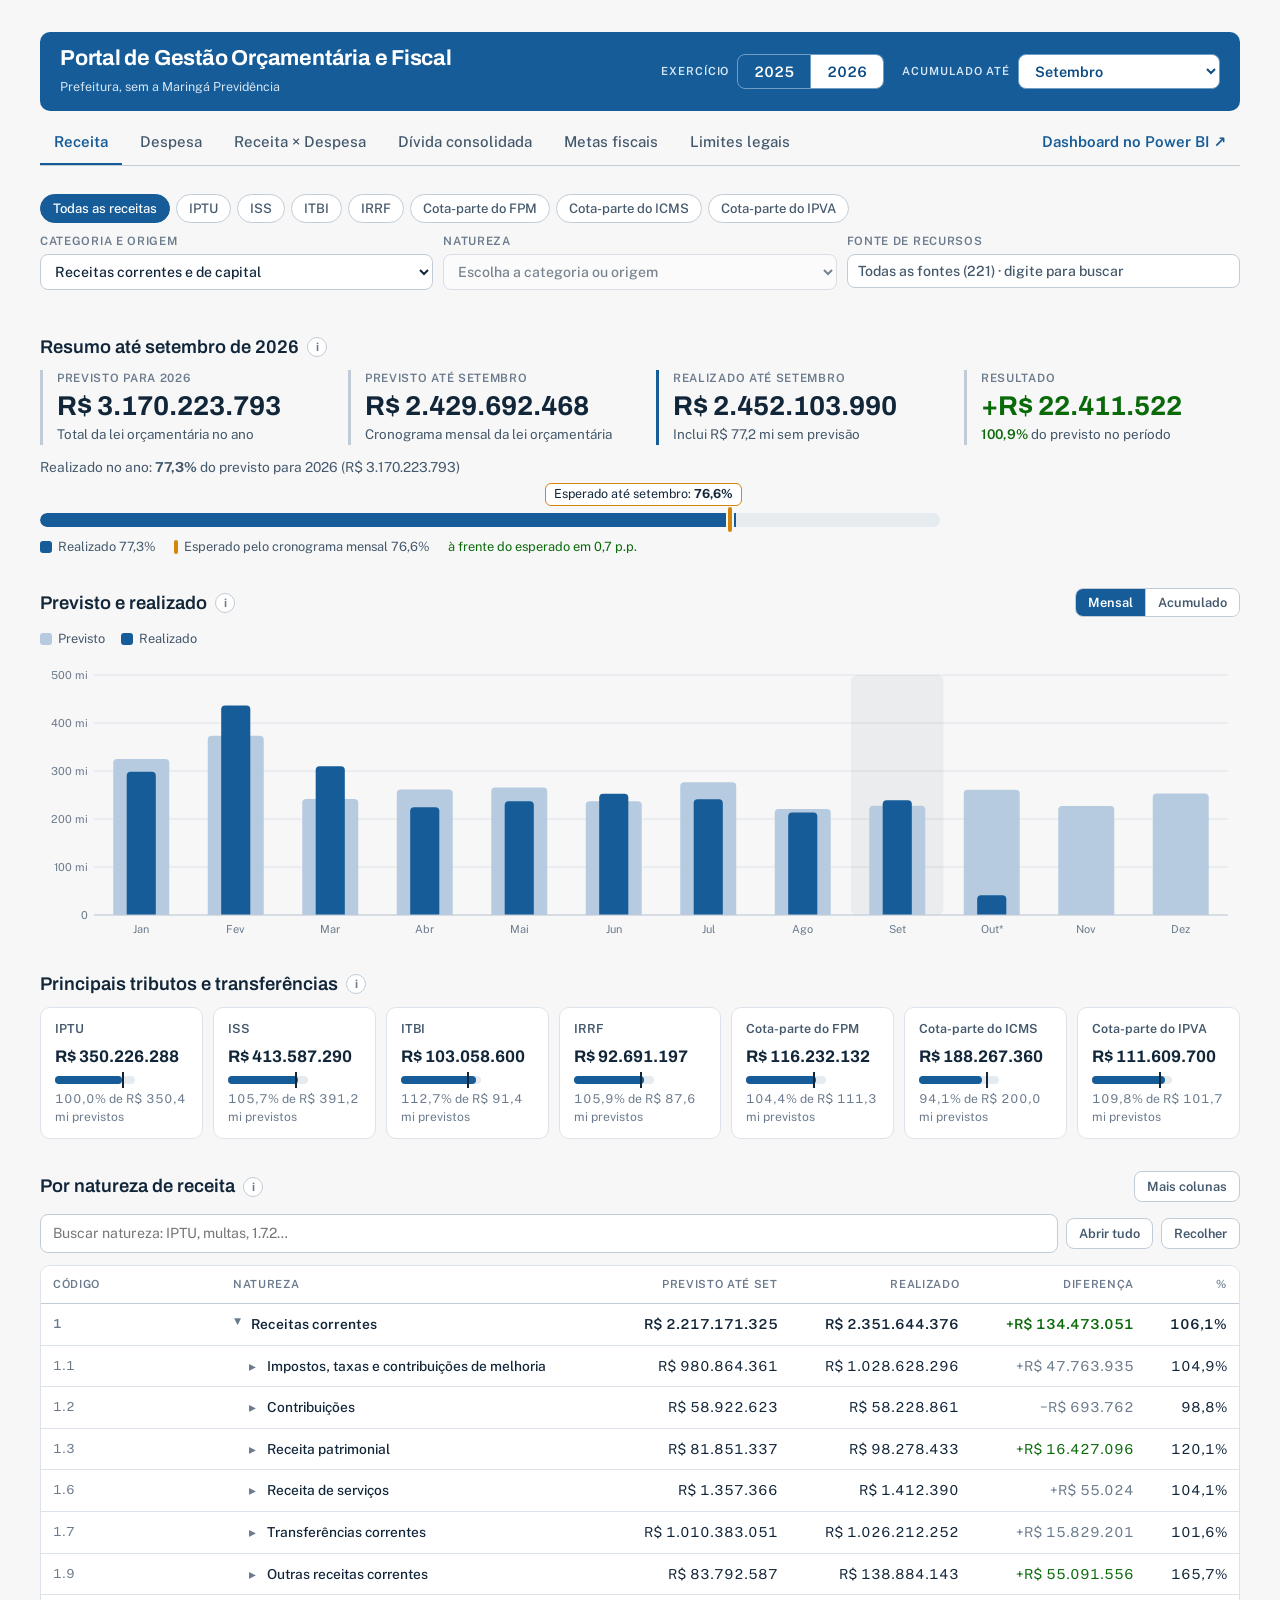
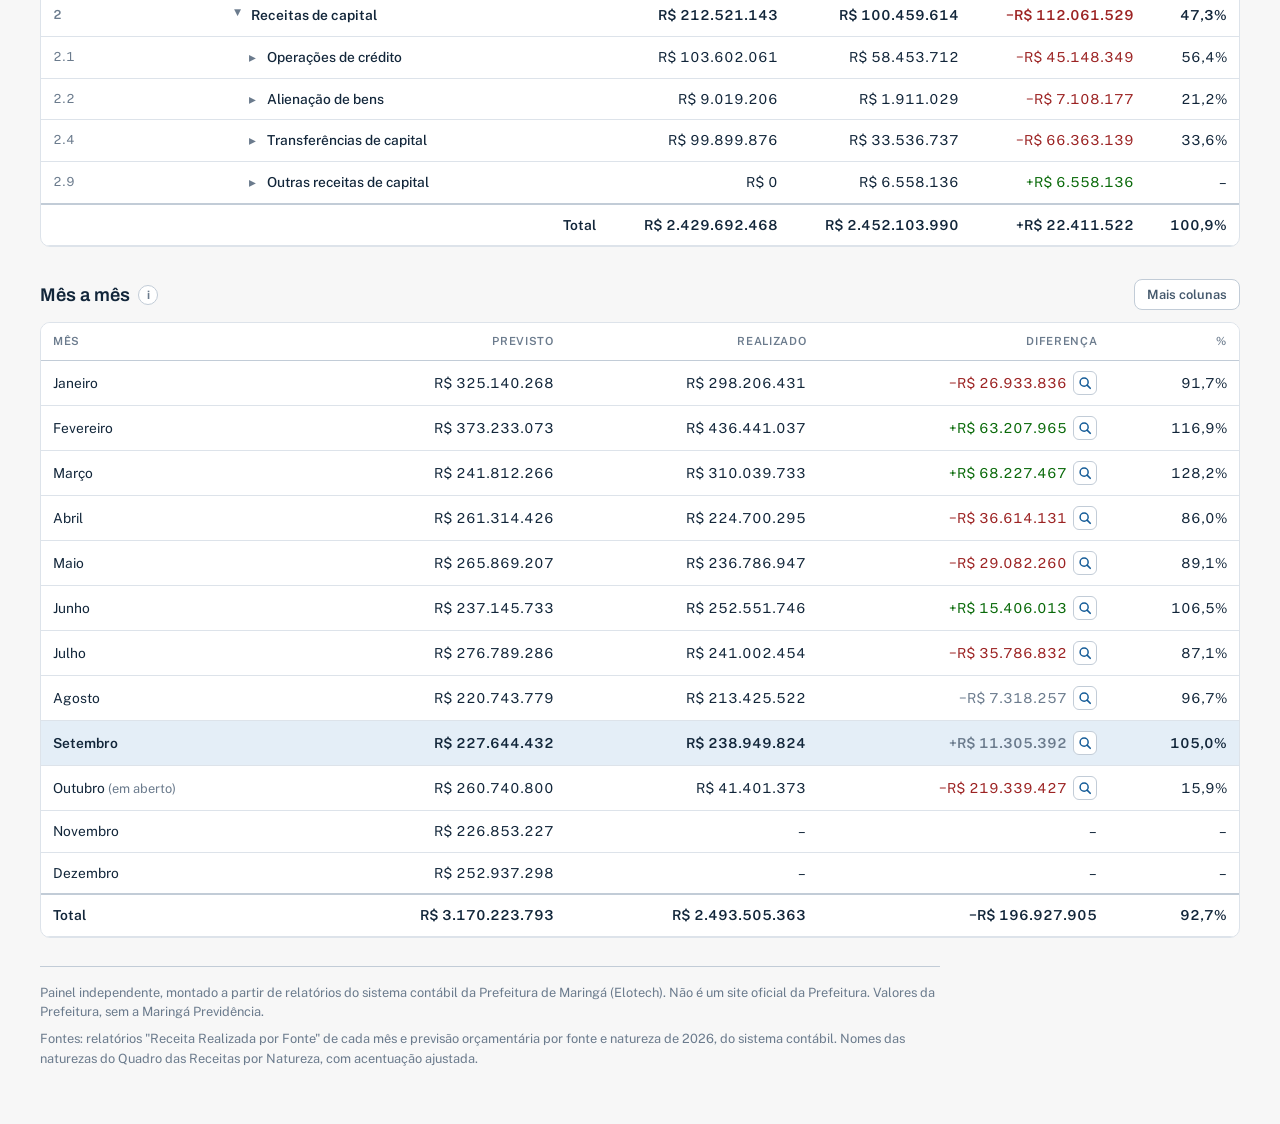
==== index.html @ a12dd70e "Atualiza dados e portal [automático]" ====
<!doctype html>
<html lang="pt-BR">
<head>
<meta charset="utf-8">
<meta name="viewport" content="width=device-width, initial-scale=1">
<title>Portal de Gestão Orçamentária e Fiscal</title>
<link rel="stylesheet" href="https://fonts.googleapis.com/css2?family=Archivo:wght@500;600;700&family=Public+Sans:wght@400;500;600&display=swap">
<style>
[hidden]{display:none!important}

/* Layout: cabeçalho com seletor de ano e abas no topo; cada aba é um painel de leitura rápida — resumo em cima, tabela de conferência embaixo. */
:root{
  --bg:#f5f7f5; --surface:#ffffff; --ink:#14201b; --ink-2:#4b5a53; --muted:#7b8983; --line:#dfe5e1; --line-2:#c5cec9;
  --accent:#1f5c45; --accent-soft:#e3efe9; --on-accent:#ffffff;
  --s1:#2a78d6; --s2:#eb6834; --track:#e8ecea;
  --good:#0ca30c; --good-bg:#e6f5e6; --good-ink:#0a6a0a;
  --warn:#fab219; --warn-bg:#fff3d9; --warn-ink:#7a5200;
  --crit:#d03b3b; --crit-bg:#fbe7e7; --crit-ink:#9c2323;
  --display:"Archivo","Arial Narrow",Arial,sans-serif; --body:"Public Sans",system-ui,-apple-system,"Segoe UI",sans-serif;
}
@media (prefers-color-scheme: dark){ :root:not([data-theme="light"]){
  --bg:#0f1512; --surface:#18201c; --ink:#f1f5f3; --ink-2:#bcc8c2; --muted:#8a9891; --line:#2a352f; --line-2:#3b4841;
  --accent:#7fcaa8; --accent-soft:#1f3229; --on-accent:#0f1512;
  --s1:#3987e5; --s2:#d95926; --track:#2a352f;
  --good:#0ca30c; --good-bg:#12301a; --good-ink:#7fdc7f;
  --warn:#fab219; --warn-bg:#3a2e0d; --warn-ink:#f7cf73;
  --crit:#d03b3b; --crit-bg:#3a1717; --crit-ink:#f19a9a; color-scheme:dark } }
:root[data-theme="dark"]{
  --bg:#0f1512; --surface:#18201c; --ink:#f1f5f3; --ink-2:#bcc8c2; --muted:#8a9891; --line:#2a352f; --line-2:#3b4841;
  --accent:#7fcaa8; --accent-soft:#1f3229; --on-accent:#0f1512;
  --s1:#3987e5; --s2:#d95926; --track:#2a352f;
  --good:#0ca30c; --good-bg:#12301a; --good-ink:#7fdc7f;
  --warn:#fab219; --warn-bg:#3a2e0d; --warn-ink:#f7cf73;
  --crit:#d03b3b; --crit-bg:#3a1717; --crit-ink:#f19a9a; color-scheme:dark }
*{box-sizing:border-box}
body{background:var(--bg);color:var(--ink);font:15px/1.5 var(--body);-webkit-font-smoothing:antialiased}
.wrap{max-width:1120px;margin:0 auto;padding-inline:20px;padding-block:24px 48px;display:flex;flex-direction:column;gap:24px}
h1,h2,h3{font-family:var(--display);margin:0;text-wrap:balance;line-height:1.2}
h1{font-size:1.75rem;font-weight:700;letter-spacing:-.01em}
h2{font-size:1.25rem;font-weight:600}
h3{font-size:1rem;font-weight:600}
p{margin:0}
.eyebrow{font-size:.72rem;font-weight:600;letter-spacing:.08em;text-transform:uppercase;color:var(--accent)}
.sub{color:var(--ink-2);font-size:.9rem}
.note{color:var(--muted);font-size:.8rem}
header.top{display:flex;justify-content:space-between;align-items:flex-end;gap:16px;flex-wrap:wrap}
header.top>div:first-child{display:flex;flex-direction:column;gap:6px;min-width:0;flex:1 1 320px}
.years{display:flex;align-items:center;gap:10px}
.years .lbl{font-size:.72rem;font-weight:600;letter-spacing:.08em;text-transform:uppercase;color:var(--muted)}
.seg{display:inline-flex;border:1px solid var(--line-2);border-radius:8px;overflow:hidden;background:var(--surface)}
.seg button{font:600 .9rem var(--body);font-variant-numeric:tabular-nums;padding:8px 16px;border:0;background:transparent;color:var(--ink-2);cursor:pointer}
.seg button+button{border-left:1px solid var(--line-2)}
.seg button:hover{color:var(--ink)}
.seg button[aria-pressed="true"]{background:var(--accent);color:var(--on-accent)}
.disclaimer{background:var(--accent-soft);color:var(--ink);border-radius:8px;padding:10px 14px;font-size:.84rem}
nav.tabs{display:flex;gap:4px;overflow-x:auto;border-bottom:1px solid var(--line-2)}
nav.tabs a{white-space:nowrap;padding:10px 14px;text-decoration:none;color:var(--ink-2);font-weight:500;border-bottom:3px solid transparent;margin-bottom:-1px}
nav.tabs a:hover{color:var(--ink)}
nav.tabs a.on{color:var(--accent);border-bottom-color:var(--accent);font-weight:600}
a:focus-visible,button:focus-visible{outline:2px solid var(--accent);outline-offset:2px}
section.tab{display:flex;flex-direction:column;gap:24px}
.block{display:flex;flex-direction:column;gap:12px}
.head{display:flex;justify-content:space-between;align-items:flex-start;gap:12px;flex-wrap:wrap}
.head>div{display:flex;flex-direction:column;gap:4px;min-width:0}
.grid{display:grid;gap:16px}
.g4{grid-template-columns:repeat(auto-fit,minmax(220px,1fr))}
.g2{grid-template-columns:repeat(auto-fit,minmax(min(100%,420px),1fr))}
.g3{grid-template-columns:repeat(auto-fit,minmax(min(100%,300px),1fr))}
.card{background:var(--surface);border:1px solid var(--line);border-radius:10px;padding:18px;display:flex;flex-direction:column;gap:10px;min-width:0}
.tile{gap:4px}
.tile .label{font-size:.72rem;font-weight:600;letter-spacing:.06em;text-transform:uppercase;color:var(--muted)}
.big{font-family:var(--display);font-size:1.7rem;font-weight:700;font-variant-numeric:tabular-nums;line-height:1.15}
.big.sm{font-size:1.4rem}
.tile .ctx{font-size:.82rem;color:var(--ink-2)}
.pill{display:inline-flex;align-items:center;gap:6px;padding:3px 10px;border-radius:999px;font-size:.76rem;font-weight:600;white-space:nowrap}
.pill.good{background:var(--good-bg);color:var(--good-ink)}
.pill.warn{background:var(--warn-bg);color:var(--warn-ink)}
.pill.crit{background:var(--crit-bg);color:var(--crit-ink)}
ul.points{margin:0;padding-left:18px;display:flex;flex-direction:column;gap:8px;max-width:75ch}
.bar{height:8px;border-radius:4px;background:var(--track);position:relative;min-width:80px}
.bar i{position:absolute;inset:0 auto 0 0;border-radius:4px;background:var(--s1)}
.bar b{position:absolute;top:-4px;bottom:-4px;width:2px;background:var(--ink)}
.tablebox{overflow-x:auto;border:1px solid var(--line);border-radius:10px;background:var(--surface)}
.tablebox>.note{padding:8px 12px}
table{border-collapse:collapse;width:100%;font-size:.86rem}
th,td{padding:9px 12px;text-align:right;white-space:nowrap;border-bottom:1px solid var(--line)}
th:first-child,td:first-child{text-align:left;white-space:normal;min-width:180px}
thead th{font-size:.7rem;letter-spacing:.06em;text-transform:uppercase;color:var(--muted);font-weight:600;background:var(--bg)}
td{font-variant-numeric:tabular-nums}
tr.grp td{font-weight:600;color:var(--ink-2);background:var(--bg);font-size:.76rem;letter-spacing:.04em;text-transform:uppercase}
tr.tot td{font-weight:600;border-top:2px solid var(--line-2)}
td.barcell{min-width:130px}
td.left,th.left{text-align:left}
.chart{position:relative}
.chart svg{display:block;width:100%;height:260px}
.legend{display:flex;gap:16px;flex-wrap:wrap;font-size:.8rem;color:var(--ink-2)}
.legend span{display:inline-flex;align-items:center;gap:6px}
.legend i{width:14px;height:3px;border-radius:2px;display:inline-block}
.legend i.dash{background:repeating-linear-gradient(90deg,var(--muted) 0 4px,transparent 4px 7px)}
.tip{position:absolute;pointer-events:none;background:var(--ink);color:var(--bg);font-size:.76rem;padding:6px 9px;border-radius:6px;line-height:1.45;white-space:nowrap;transform:translate(-50%,-100%);z-index:2}
.kv{display:grid;grid-template-columns:1fr auto;gap:6px 16px;font-size:.88rem;margin:0}
.kv dt{color:var(--ink-2)} .kv dd{margin:0;text-align:right;font-variant-numeric:tabular-nums;font-weight:500}
.prose{max-width:75ch}
footer{border-top:1px solid var(--line-2);padding-top:16px;display:flex;flex-direction:column;gap:8px;max-width:80ch}
td.sub2{padding-left:30px;color:var(--ink-2)}
tr.strong td{font-weight:600}
tr.subtot td{font-weight:600;border-top:1px solid var(--line-2)}
.card.hl{background:var(--accent-soft);border-color:transparent}
#tmes th:first-child,#tmes td:first-child{min-width:170px}
.controls{display:flex;flex-direction:column;gap:8px;align-items:flex-end}
.years{justify-content:flex-end;flex-wrap:wrap}
.seg button:disabled{opacity:.38;cursor:not-allowed}
#bims button{padding:8px 11px}
tr.sel td{background:var(--accent-soft);font-weight:600}
th.ctr{text-align:center}
thead tr+tr th:first-child{text-align:right;min-width:0}
@media (max-width:720px){.controls{align-items:flex-start}.years{justify-content:flex-start}}
/* Paleta do site da Prefeitura de Maringá: azul #155c98 do cabeçalho, fundo #f7f7f7 e verde do logotipo */
:root{--bg:#f7f7f7;--surface:#ffffff;--ink:#12263a;--ink-2:#44586c;--muted:#6b7b8d;--line:#dde3ea;--line-2:#c2ccd7;--track:#e6ebf0;
  --accent:#155c98;--accent-soft:#e4eef7;--on-accent:#ffffff;
  --band:#155c98;--band-ink:#ffffff;--band-sub:#d6e6f4;--band-line:#6f9cc3;--band-accent:#a8ecd3;--band-on:#ffffff;--band-on-ink:#0b4b84}
@media (prefers-color-scheme: dark){ :root:not([data-theme="light"]){--bg:#0d151d;--surface:#152130;--ink:#eef3f8;--ink-2:#b9c6d4;--muted:#8696a8;--line:#243345;--line-2:#34465b;--track:#243345;
  --accent:#6aa9de;--accent-soft:#17304a;--on-accent:#0d151d;
  --band:#11426f;--band-ink:#ffffff;--band-sub:#c9dcee;--band-line:#4f7ba3;--band-accent:#8fe0c3;--band-on:#d6e6f4;--band-on-ink:#0b3358} }
:root[data-theme="dark"]{--bg:#0d151d;--surface:#152130;--ink:#eef3f8;--ink-2:#b9c6d4;--muted:#8696a8;--line:#243345;--line-2:#34465b;--track:#243345;
  --accent:#6aa9de;--accent-soft:#17304a;--on-accent:#0d151d;
  --band:#11426f;--band-ink:#ffffff;--band-sub:#c9dcee;--band-line:#4f7ba3;--band-accent:#8fe0c3;--band-on:#d6e6f4;--band-on-ink:#0b3358}
header.top{background:var(--band);color:var(--band-ink);padding:20px 22px;border-radius:10px}
header.top .eyebrow{color:var(--band-accent)}
header.top .sub,header.top .years .lbl{color:var(--band-sub)}
header.top .seg{background:transparent;border-color:var(--band-line)}
header.top .seg button{color:var(--band-ink)}
header.top .seg button+button{border-left-color:var(--band-line)}
header.top .seg button[aria-pressed="true"]{background:var(--band-on);color:var(--band-on-ink)}
header.top button:focus-visible{outline-color:var(--band-ink);outline-offset:-3px}
.stick{position:sticky;top:env(safe-area-inset-top,0px);z-index:5;background:var(--bg);display:flex;flex-direction:column;gap:10px;padding-top:10px;margin-top:-10px}
.stick header.top{transition:padding .15s}
.stick.compact header.top{padding:10px 18px;align-items:center}
.stick.compact .eyebrow,.stick.compact header.top .sub{display:none}
.stick.compact h1{font-size:1.15rem}
.stick.compact .controls{flex-direction:row;flex-wrap:wrap;gap:8px 18px;align-items:center}
.stick.compact .seg button{padding:6px 12px}
.stick.compact #bims button{padding:6px 9px}
.stick.compact nav.tabs a{padding:7px 12px}
@media (max-width:720px){.stick.compact header.top>div:first-child,.stick.compact .years .lbl{display:none}.stick.compact header.top{padding:8px 10px}.stick.compact .controls{gap:8px}.stick.compact .seg button{padding:6px 9px}.stick.compact #bims button{padding:6px 8px}}
@media (prefers-reduced-motion:reduce){.stick header.top{transition:none}}
.tabstack{display:flex;flex-direction:column;gap:24px}
#tamt th:first-child,#tamt td:first-child,#tamo th:first-child,#tamo td:first-child{min-width:190px}

/* ===== Versão clean: menos caixas, uma barra de filtros, cor só onde há informação ===== */
.wrap{max-width:none;padding-inline:clamp(16px,2.5vw,40px);gap:28px}
header.top{padding:14px 20px;align-items:center}
header.top h1{font-size:1.35rem}
header.top .tag{font-size:.78rem;color:var(--band-sub)}
.controls{flex-direction:row;flex-wrap:wrap;align-items:center;gap:10px 18px}
.ctl{display:flex;align-items:center;gap:8px}
.ctl .lbl{font-size:.7rem;font-weight:600;letter-spacing:.08em;text-transform:uppercase;color:var(--band-sub)}
#msel{font:600 .9rem var(--body);padding:7px 30px 7px 12px;border-radius:8px;border:1px solid var(--band-line);background:var(--band-on);color:var(--band-on-ink);cursor:pointer}
.stick.compact header.top{padding:8px 16px}
.stick.compact header.top .tag{display:none}
nav.tabs a.ext{margin-left:auto;color:var(--accent);font-weight:600;position:relative}
nav.tabs a.ext:hover{text-decoration:underline}
.sr{position:absolute;width:1px;height:1px;overflow:hidden;clip:rect(0 0 0 0);white-space:nowrap}

section.tab{gap:32px}
.sec{display:flex;flex-direction:column;gap:12px;min-width:0}
.sec-h{display:flex;align-items:center;gap:8px;flex-wrap:wrap}
.sec-h h2{font-size:1.15rem}
.sec-h .right{margin-left:auto;display:flex;gap:8px;align-items:center;flex-wrap:wrap}

/* informação em ícone */
.info{position:relative;display:inline-flex;align-items:center;justify-content:center;width:20px;height:20px;border-radius:50%;border:1px solid var(--line-2);background:var(--surface);color:var(--muted);font:700 .72rem var(--body);cursor:help;padding:0;flex:0 0 auto}
.info:hover,.info:focus-visible{color:var(--accent);border-color:var(--accent);outline:none}
.info::after{content:attr(data-tip);position:absolute;left:50%;top:calc(100% + 8px);transform:translateX(calc(-50% + var(--dx,0px)));width:max-content;max-width:min(340px,calc(100vw - 32px));background:var(--ink);color:var(--bg);font:400 .78rem/1.45 var(--body);padding:8px 10px;border-radius:6px;display:none;pointer-events:none;z-index:20;white-space:normal;text-align:left}
.info:hover::after,.info:focus-visible::after{display:block}

/* barra de filtros */
.filtros{display:flex;flex-direction:column;gap:10px;padding-bottom:4px}
.frow{display:grid;grid-template-columns:repeat(auto-fit,minmax(min(100%,240px),1fr));gap:10px}
.frow label{display:flex;flex-direction:column;gap:4px;min-width:0}
.frow .note{font-size:.72rem;font-weight:600;letter-spacing:.06em;text-transform:uppercase}
.frow select{width:100%;min-width:0;font:500 .88rem var(--body);padding:8px 10px;border:1px solid var(--line-2);border-radius:8px;background:var(--surface);color:var(--ink)}
.frow select:disabled{opacity:.55}
.chips{display:flex;flex-wrap:wrap;gap:6px;align-items:center}
.chip{font:500 .82rem var(--body);padding:6px 12px;border:1px solid var(--line-2);border-radius:999px;background:var(--surface);color:var(--ink-2);cursor:pointer}
.chip:hover{border-color:var(--accent);color:var(--ink)}
.chip[aria-pressed="true"]{background:var(--accent);border-color:var(--accent);color:var(--on-accent)}
.limpar{font:600 .8rem var(--body);background:none;border:0;color:var(--accent);cursor:pointer;padding:6px 4px}
.limpar[hidden]{display:none}
details.fbox>summary{display:none}
@media (max-width:720px){table.clean td.nm,table.clean th.nm{min-width:170px}}
@media (max-width:720px){
  details.fbox>summary{display:flex;align-items:center;justify-content:space-between;list-style:none;cursor:pointer;font-weight:600;padding:10px 14px;border:1px solid var(--line-2);border-radius:8px;background:var(--surface)}
  details.fbox>summary::-webkit-details-marker{display:none}
  details.fbox[open]>summary{margin-bottom:10px}
}

/* busca de fonte */
.fl{display:flex;flex-direction:column;gap:4px;min-width:0}
.fl .note{font-size:.72rem;font-weight:600;letter-spacing:.06em;text-transform:uppercase}
.combo{position:relative}
.combo input{width:100%;font:500 .88rem var(--body);padding:8px 32px 8px 10px;border:1px solid var(--line-2);border-radius:8px;background:var(--surface);color:var(--ink)}
.combo input::placeholder{color:var(--ink-2);opacity:1}
.combo input:focus{outline:2px solid var(--accent);outline-offset:1px}
.combo .cx{position:absolute;right:6px;top:50%;transform:translateY(-50%);border:0;background:none;color:var(--muted);cursor:pointer;font-size:.85rem;padding:4px 6px}
.combo .cx:hover{color:var(--ink)}
.combo ul{position:absolute;left:0;right:0;top:calc(100% + 4px);z-index:30;margin:0;padding:4px;list-style:none;max-height:320px;overflow:auto;background:var(--surface);border:1px solid var(--line-2);border-radius:8px;box-shadow:0 10px 28px rgba(0,0,0,.14)}
.combo li{padding:7px 10px;border-radius:6px;cursor:pointer;font-size:.86rem;line-height:1.35}
.combo li .k{font-variant-numeric:tabular-nums;font-weight:600;margin-right:6px}
.combo li[aria-selected="true"],.combo li:hover{background:var(--accent-soft)}
.combo li.nada{color:var(--muted);cursor:default;background:none}
/* números principais */
.kpis{display:grid;grid-template-columns:repeat(auto-fit,minmax(min(100%,230px),1fr));gap:12px 32px}
.kpi{display:flex;flex-direction:column;gap:2px;padding-left:14px;border-left:3px solid var(--line-2)}
.kpi.r{border-left-color:var(--s1)}
.kpi .label{font-size:.72rem;font-weight:600;letter-spacing:.06em;text-transform:uppercase;color:var(--muted)}
.kpi .v{font-family:var(--display);font-size:1.7rem;font-weight:700;font-variant-numeric:tabular-nums;line-height:1.2}
.kpi .c{font-size:.84rem;color:var(--ink-2)}
.kpi .c b{font-weight:600}
.prog{display:flex;flex-direction:column;gap:6px;max-width:900px}
.prog .t{font-size:.86rem;color:var(--ink-2)}
:root{--mark:#d4860b}
@media (prefers-color-scheme: dark){:root:not([data-theme="light"]){--mark:#f2b84b}}
:root[data-theme="dark"]{--mark:#f2b84b}
.pbar{position:relative;padding-top:4px}
.pbar.com{padding-top:30px}
.pbar .trk{height:14px;border-radius:7px;background:var(--track);overflow:hidden}
.pbar .trk i{display:block;height:100%;background:var(--s1);border-radius:7px 0 0 7px}
.pbar .mk{position:absolute;bottom:-5px;top:24px;width:4px;margin-left:-2px;border-radius:2px;background:var(--mark);box-shadow:0 0 0 2px var(--bg)}
.pbar .mkl{position:absolute;top:0;transform:translateX(-50%);white-space:nowrap;font-size:.78rem;color:var(--ink);background:var(--surface);border:1.5px solid var(--mark);border-radius:6px;padding:1px 8px}
.pbar .mkl.dir{transform:translateX(calc(-100% + 12px))}
.pbar .mkl.esq{transform:translateX(-12px)}
.prog .leg{display:flex;flex-wrap:wrap;gap:4px 18px;font-size:.8rem;color:var(--ink-2);margin-top:4px}
.prog .leg>span{display:inline-flex;align-items:center;gap:6px}
.prog .leg i.sq{width:12px;height:12px;border-radius:3px;background:var(--s1)}
.prog .leg i.ln{width:4px;height:14px;border-radius:2px;background:var(--mark)}
.good-t{color:var(--good-ink)} .warn-t{color:var(--warn-ink)} .crit-t{color:var(--crit-ink)}

/* destaques */
.mini{display:grid;grid-template-columns:repeat(auto-fit,minmax(min(100%,150px),1fr));gap:10px}
.mc{display:flex;flex-direction:column;gap:6px;padding:12px 14px;border:1px solid var(--line);border-radius:10px;background:var(--surface);cursor:pointer;text-align:left;font:inherit;color:inherit}
.mc:hover{border-color:var(--accent)}
.mc[aria-pressed="true"]{border-color:var(--accent);box-shadow:inset 0 0 0 1px var(--accent)}
.mc .n{font-size:.78rem;font-weight:600;color:var(--ink-2)}
.mc .v{font-family:var(--display);font-size:1.05rem;font-weight:700;font-variant-numeric:tabular-nums}
.mc .p{font-size:.76rem;color:var(--muted);font-variant-numeric:tabular-nums}

/* gráfico */
:root{--prev:#b7cbe0;--s1:#155c98}
@media (prefers-color-scheme: dark){:root:not([data-theme="light"]){--prev:#3d5672;--s1:#5ea3e0}}
:root[data-theme="dark"]{--prev:#3d5672;--s1:#5ea3e0}
.legend i.sw{width:12px;height:12px;border-radius:3px}
.seg2{display:inline-flex;border:1px solid var(--line-2);border-radius:8px;overflow:hidden}
.seg2 button{font:600 .8rem var(--body);padding:6px 12px;border:0;background:var(--surface);color:var(--ink-2);cursor:pointer}
.seg2 button+button{border-left:1px solid var(--line-2)}
.seg2 button[aria-pressed="true"]{background:var(--accent);color:var(--on-accent)}
.chart svg{height:280px}

/* tabelas enxutas */
.tablebox{border-color:var(--line);border-radius:10px}
table.clean th,table.clean td{border-bottom:1px solid var(--line);padding:10px 12px}
table.clean thead th{background:var(--surface);border-bottom:1px solid var(--line-2)}
table.clean tbody tr:hover td{background:var(--bg)}
table.clean td.cod{color:var(--muted);font-size:.78rem;white-space:nowrap;min-width:0;width:1%}
table.clean th.cod{width:1%}
table.clean td.nm,table.clean th.nm{white-space:normal;min-width:240px;text-align:left}
table.clean td.cod,table.clean th.cod{text-align:left}
table.clean tr.n0 td{font-weight:600}
#dtab td,#dtab th{padding-top:5px;padding-bottom:5px}
#dtab tr td.cod{font-size:.72rem!important;opacity:.8}
#dtab tr.n0 td{background:var(--hl,rgba(127,127,127,.07));font-weight:650;border-top:1px solid var(--line)}
#dtab tr.n1 td.nm,#dtab tr.n2 td.nm{font-weight:400}
#dtab tr.n3 td{font-size:.84rem}
#dtab tr.n4 td{font-size:.82rem;color:var(--muted)}
#dtab td.dbar .bt{display:block;width:84px;height:3px;margin:3px 0 0 auto;border-radius:2px;background:var(--line);overflow:hidden}
#dtab td.dbar .bt i{display:block;height:100%;background:var(--s1)}
#dtab td{vertical-align:middle}
table.clean tr.n1 td.nm{font-weight:500}
table.clean td.mut{color:var(--muted)}
.xtra[hidden]{display:none!important}
.tg{display:inline-flex;align-items:flex-start;gap:6px;cursor:pointer;background:none;border:0;padding:0;font:inherit;color:inherit;text-align:left}
.tg .ar{display:inline-block;width:12px;flex:0 0 12px;color:var(--muted);transition:transform .12s}
.tg[aria-expanded="true"] .ar{transform:rotate(90deg)}
.tg .sp{display:inline-block;width:12px;flex:0 0 12px}
span.tg{vertical-align:top}
.tools{display:flex;gap:8px;flex-wrap:wrap;align-items:center}
.tools input{font:inherit;font-size:.88rem;padding:8px 12px;border:1px solid var(--line-2);border-radius:8px;background:var(--surface);color:var(--ink);flex:1 1 260px;min-width:0}
.btn{font:600 .8rem var(--body);padding:7px 12px;border:1px solid var(--line-2);border-radius:8px;background:var(--surface);color:var(--ink-2);cursor:pointer}
.btn:hover{color:var(--ink);border-color:var(--accent)}
.btn[aria-pressed="true"]{border-color:var(--accent);color:var(--accent)}
.neg{color:var(--crit-ink)} .pos{color:var(--good-ink)}
mark{background:var(--warn-bg);color:inherit;border-radius:2px}
.dif{display:inline-flex;align-items:center;gap:6px}
.ib{display:inline-flex;align-items:center;justify-content:center;width:24px;height:24px;border:1px solid var(--line-2);border-radius:6px;background:var(--surface);color:var(--accent);cursor:pointer;padding:0}
.ib:hover{border-color:var(--accent);background:var(--accent-soft)}

/* janela de detalhamento */
dialog#det{width:min(1000px,96vw);max-height:88vh;overflow:auto;border:1px solid var(--line-2);border-radius:12px;padding:20px;background:var(--bg);color:var(--ink);box-shadow:0 20px 50px rgba(0,0,0,.25)}
dialog#det::backdrop{background:rgba(10,20,30,.45)}
dialog#det[open]{display:flex;flex-direction:column;gap:14px}
.dlg-head{display:flex;justify-content:space-between;align-items:flex-start;gap:12px}
#det table{font-size:.8rem}
#det th,#det td{padding:8px 9px}
#det table td:first-child{white-space:normal;min-width:0;width:50%}
#det .tablebox{min-width:0}
#detfecha{white-space:nowrap}
.cd{display:block;font-size:.72rem;color:var(--muted)}

footer{max-width:100ch}
.ord{display:inline-flex;align-items:center;gap:6px}.ord select{font:500 .82rem var(--body);padding:6px 8px;border:1px solid var(--line-2);border-radius:8px;background:var(--surface);color:var(--ink)}
#xtab td.nm{min-width:280px}
button.srt{all:unset;cursor:pointer;font:inherit;letter-spacing:inherit;text-transform:inherit;color:inherit;white-space:nowrap}
button.srt:hover,button.srt.on{color:var(--ink)}
button.srt:focus-visible{outline:2px solid var(--accent);outline-offset:2px;border-radius:3px}
button.srt span{color:var(--muted);font-size:.85em}
.alerta{display:inline-block;padding:2px 9px;border-radius:999px;background:var(--crit-bg);color:var(--crit-ink);font-weight:700;border:1px solid var(--crit)}
.alerta::before{content:"▼ ";font-size:.75em}
#xtab tr.rneg td{background:color-mix(in srgb, var(--crit-bg) 45%, var(--surface))}
#xtab tr.rneg td:first-child{box-shadow:inset 4px 0 0 var(--crit)}
.alerta.am{background:var(--warn-bg);color:var(--warn-ink);border-color:var(--warn)}
.alerta.am::before{content:"▲ "}
.alerta.ex::before{content:""}
.alerta.ex{padding:1px 8px;font-weight:600}
#xtab tr.ramb td{background:color-mix(in srgb, var(--warn-bg) 50%, var(--surface))}
#xtab tr.ramb td:first-child{box-shadow:inset 4px 0 0 var(--warn)}
table.clean tr.sub-h td{font-size:.72rem;font-weight:600;letter-spacing:.05em;text-transform:uppercase;color:var(--muted);background:var(--bg)}
table.clean td.warn-t{color:var(--warn-ink)} table.clean td.crit-t{color:var(--crit-ink)}
.meds{display:grid;grid-template-columns:repeat(auto-fit,minmax(min(100%,420px),1fr));gap:20px 40px}
.med{display:flex;flex-direction:column;gap:6px}
.med .mt{display:flex;justify-content:space-between;gap:12px;font-size:.9rem;color:var(--ink-2)}
.med .mt b{font-family:var(--display);font-size:1.15rem}
.med .pbar .mk{top:-5px;bottom:-5px}
.med .pbar .mk.al{background:var(--warn)}
.med .leg{display:flex;flex-wrap:wrap;gap:4px 16px;font-size:.8rem;color:var(--ink-2)}
.med .leg>span{display:inline-flex;align-items:center;gap:6px}
.med .leg i.sq{width:12px;height:12px;border-radius:3px;background:var(--s1)}
.med .leg i.ln{width:4px;height:14px;border-radius:2px}
.med .leg i.al{background:var(--warn)} .med .leg i.lm{background:var(--crit)}
.med .pbar .mkl.lim{border-color:var(--crit)}
.med .pbar .mk:not(.al){background:var(--crit)}
.med .note{font-size:.78rem}
th.csel,td.csel{background:color-mix(in srgb, var(--accent-soft) 60%, transparent)}
.grid2{display:grid;grid-template-columns:minmax(0,1fr);gap:16px}
.vnota summary{cursor:pointer;font-weight:600;font-size:.86rem;color:var(--ink-2)}
.vnota p{margin-top:8px;max-width:110ch}
table.clean td.pt{color:var(--muted);padding-left:4px;font-size:.8rem}table.clean th.pt{padding-left:4px}
.tablebox.rolagem{max-height:min(65vh,620px);overflow:auto;overscroll-behavior:contain}
.tablebox.rolagem thead th{position:sticky;top:0;z-index:2;box-shadow:inset 0 -1px 0 var(--line-2)}
.tablebox.rolagem tr.tot td{position:sticky;bottom:0;z-index:1;background:var(--surface);box-shadow:inset 0 2px 0 var(--line-2)}
.dcorpo{display:flex;flex-direction:column;gap:32px}
.dcorpo[hidden]{display:none}
:root{--liq:#5f93c9}
@media (prefers-color-scheme: dark){:root:not([data-theme="light"]){--liq:#3f78b4}}
:root[data-theme="dark"]{--liq:#3f78b4}
.pbar .trk.stk{position:relative}
.pbar .trk.stk i{position:absolute;left:0;top:0;bottom:0;border-radius:7px 0 0 7px}
.prog .leg i.sq.e{background:var(--prev)} .prog .leg i.sq.l{background:var(--liq)}
#dagr button{padding:6px 11px}
@media (max-width:720px){#dagr{order:3;width:100%;display:grid;grid-template-columns:repeat(4,1fr)}#dagr button{padding:7px 4px}}
.soon{display:flex;flex-direction:column;gap:6px;max-width:60ch}
.lgrid{display:grid;grid-template-columns:repeat(auto-fit,minmax(min(100%,300px),1fr));gap:14px}
.lcard{background:var(--surface);border:1px solid var(--line);border-radius:10px;padding:16px 18px;display:flex;flex-direction:column;gap:10px;min-width:0}
.lcard.lbig{grid-column:1/-1}
.lcard .lh{display:flex;justify-content:space-between;align-items:flex-start;gap:10px}
.lcard .lt{font-size:.92rem;color:var(--ink-2);font-weight:500}
.lcard .lv{display:flex;align-items:baseline;gap:8px;flex-wrap:wrap}
.lcard .lv b{font-family:var(--display);font-size:1.7rem;line-height:1.1;color:var(--ink)}
.lcard .lv span{font-size:.85rem;color:var(--muted)}
.lcard .lx{font-size:.84rem;color:var(--ink-2);margin:0;font-weight:400}
#lend{grid-template-columns:repeat(auto-fit,minmax(min(100%,230px),1fr))}
.lcard .lb{font-size:.76rem;color:var(--muted);margin:0}
.lst{display:inline-flex;align-items:center;gap:5px;white-space:nowrap;font-size:.76rem;font-weight:600;padding:3px 9px;border-radius:999px;border:1px solid transparent}
.lst.ok{background:var(--good-bg);color:var(--good-ink)} .lst.at{background:var(--warn-bg);color:var(--warn-ink)} .lst.ex{background:var(--crit-bg);color:var(--crit-ink)} .lst.pa{background:var(--track);color:var(--ink-2)}
.lbar{position:relative;padding:6px 0 4px}
.lbar .trk{height:12px;border-radius:6px;background:var(--track);overflow:hidden}
.lbar .trk i{display:block;height:100%;background:var(--s1);border-radius:6px 0 0 6px}
.lbar .mk{position:absolute;top:1px;bottom:-1px;width:3px;margin-left:-1.5px;border-radius:2px;box-shadow:0 0 0 2px var(--surface)}
.lbar .mk.lm{background:var(--crit)} .lbar .mk.pr{background:#e8811a} .lbar .mk.al{background:var(--warn)} .lbar .mk.mn{background:var(--ink)} .lbar .mk.an{background:var(--muted);width:2px;top:4px;bottom:2px;opacity:.8}
.lleg{display:flex;flex-wrap:wrap;gap:4px 14px;font-size:.78rem;color:var(--ink-2)}
.lleg>span{display:inline-flex;align-items:center;gap:6px}
.lleg i{width:3px;height:13px;border-radius:2px;display:inline-block}
.lleg i.sq{width:11px;height:11px;border-radius:3px;background:var(--s1)}
.lleg i.lm{background:var(--crit)} .lleg i.pr{background:#e8811a} .lleg i.al{background:var(--warn)} .lleg i.mn{background:var(--ink)} .lleg i.an{background:var(--muted)}
.lresumo{display:grid;grid-template-columns:repeat(auto-fit,minmax(min(100%,210px),1fr));gap:8px 24px}
.lresumo .lr{display:flex;justify-content:space-between;align-items:center;gap:10px;padding:8px 0;border-bottom:1px solid var(--line);font-size:.88rem}
.lresumo .lr span:first-child{color:var(--ink-2)}
.lresumo .lr b{font-family:var(--display);font-size:1rem}
#lbim td.fut{color:var(--muted)}
.mline{position:relative;height:46px;margin:4px 0 0}
.mline .ax{position:absolute;left:0;right:0;top:22px;height:2px;background:var(--line-2);border-radius:1px}
.mline .z{position:absolute;top:14px;width:1px;height:18px;background:var(--muted)}
.mline .zt{position:absolute;top:34px;font-size:.7rem;color:var(--muted);transform:translateX(-50%)}
.mline .seg{position:absolute;top:20px;height:6px;border-radius:3px;background:var(--good);opacity:.35}
.mline .seg.neg{background:var(--crit)}
.mline .mm{position:absolute;top:10px;width:3px;height:26px;margin-left:-1.5px;border-radius:2px;background:var(--crit);box-shadow:0 0 0 2px var(--surface)}
.mline .pa{position:absolute;top:17px;width:10px;height:10px;margin-left:-5px;border-radius:50%;background:var(--surface);border:2px solid var(--muted)}
.mline .rv{position:absolute;top:15px;width:14px;height:14px;margin-left:-7px;border-radius:50%;background:var(--s1);box-shadow:0 0 0 2px var(--surface)}
.lleg i.dot{width:11px;height:11px;border-radius:50%;background:var(--s1)} .lleg i.dot.pa{background:var(--surface);border:2px solid var(--muted);width:9px;height:9px}
#mponte tr.res td{font-weight:650;border-top:2px solid var(--line-2)}
@media (prefers-reduced-motion:reduce){.tg .ar{transition:none}}
</style>
</head>
<body>

<div class="wrap">
  <div class="stick">
  <header class="top">
    <div>
      <h1>Portal de Gestão Orçamentária e Fiscal</h1>
      <span class="tag" id="htag">Prefeitura, sem a Maringá Previdência</span>
    </div>
    <div class="controls">
      <div class="ctl"><span class="lbl" id="yl">Exercício</span><div class="seg" role="group" aria-labelledby="yl" id="years"></div></div>
      <label class="ctl"><span class="lbl" id="mlbl">Acumulado até</span><select id="msel" aria-label="Acumulado até o mês"></select></label>
    </div>
  </header>
  <nav class="tabs" aria-label="Seções">
    <a href="#receita" data-nav="receita">Receita</a>
    <a href="#despesa" data-nav="despesa">Despesa</a>
    <a href="#rxd" data-nav="rxd">Receita × Despesa</a>
    <a href="#divida" data-nav="divida">Dívida consolidada</a>
    <a href="#metas" data-nav="metas">Metas fiscais</a>
    <a href="#limites" data-nav="limites">Limites legais</a>
    <a class="ext" href="https://app.powerbi.com/view?r=eyJrIjoiYzAxZjU0ZjMtY2MwMS00MDI4LTkzN2UtYTI5YzNjZjU4MmNmIiwidCI6IjkwMjYwOTNlLTNhZTYtNDBmMi1hMWZmLWFlODkxNDNhMDI5MyJ9" target="_blank" rel="noopener noreferrer">Dashboard no Power BI <span aria-hidden="true">↗</span><span class="sr">(abre em nova aba)</span></a>
  </nav>
  </div>

  <section class="tab" data-sec="receita">
    <details class="fbox" id="fbox" open>
      <summary><span id="fsum">Filtros</span><span aria-hidden="true">▾</span></summary>
      <div class="filtros">
        <div class="chips" id="fchips" role="group" aria-label="Receita"></div>
        <div class="frow">
          <label><span class="note">Categoria e origem</span><select id="forig"></select></label>
          <label><span class="note">Natureza</span><select id="fnat"></select></label>
          <div class="fl"><label class="note" for="ffonq">Fonte de recursos</label><div class="combo"><input id="ffonq" type="text" role="combobox" aria-autocomplete="list" aria-expanded="false" aria-controls="ffonl" autocomplete="off" spellcheck="false"><button type="button" class="cx" id="ffonx" aria-label="Limpar fonte" hidden>✕</button><ul id="ffonl" role="listbox" aria-label="Fontes de recursos" hidden></ul></div><select id="ffon" hidden aria-hidden="true" tabindex="-1"></select></div>
        </div>
        <div><button type="button" class="limpar" id="flimpa" hidden>Limpar filtros</button></div>
      </div>
    </details>

    <div class="sec">
      <div class="sec-h"><h2 id="kt">Resumo</h2><button type="button" class="info" data-tip="Previsto: cronograma mensal de arrecadação da lei orçamentária. Realizado: arrecadação líquida de restituições, descontos e da retenção para o FUNDEB. Os filtros acima valem para toda a página." aria-label="Como ler estes números">i</button></div>
      <div class="kpis" id="kpis"></div>
      <div class="prog" id="prog"></div>
    </div>

    <div class="sec">
      <div class="sec-h"><h2 id="ct">Previsto e realizado</h2><button type="button" class="info" id="cinfo" aria-label="Sobre o gráfico">i</button>
        <div class="right"><div class="seg2" id="rmodo" role="group" aria-label="Modo do gráfico"><button type="button" data-modo="mensal" aria-pressed="true">Mensal</button><button type="button" data-modo="acumulado" aria-pressed="false">Acumulado</button></div></div></div>
      <div class="legend" id="lg"></div>
      <div class="chart" id="ch"></div>
    </div>

    <div class="sec">
      <div class="sec-h"><h2>Principais tributos e transferências</h2><button type="button" class="info" data-tip="Clique em um item para filtrar a página por ele. A barra mostra o realizado sobre o previsto no período. As transferências estão líquidas da retenção para o FUNDEB." aria-label="Sobre os principais tributos">i</button></div>
      <div class="mini" id="mini"></div>
    </div>

    <div class="sec">
      <div class="sec-h"><h2>Por natureza de receita</h2><button type="button" class="info" data-tip="Clique em uma linha para abrir os níveis abaixo dela. A busca procura por nome ou código." aria-label="Sobre a tabela por natureza">i</button>
        <div class="right"><button type="button" class="btn" id="natmais" aria-pressed="false">Mais colunas</button></div></div>
      <div class="tools"><input type="search" id="qnat" placeholder="Buscar natureza: IPTU, multas, 1.7.2…" aria-label="Buscar natureza de receita"><button class="btn" type="button" id="abrenat">Abrir tudo</button><button class="btn" type="button" id="fechanat">Recolher</button></div>
      <div class="tablebox"><table class="clean tree" id="tnat"></table></div>
    </div>

    <div class="sec">
      <div class="sec-h"><h2>Mês a mês</h2><button type="button" class="info" data-tip="A lupa ao lado da diferença abre o detalhamento do mês: quais naturezas de receita ficaram acima ou abaixo do previsto." aria-label="Sobre a tabela mês a mês">i</button>
        <div class="right"><button type="button" class="btn" id="mesmais" aria-pressed="false">Mais colunas</button></div></div>
      <div class="tablebox"><table class="clean" id="tmes"></table></div>
    </div>
  </section>

  <section class="tab" data-sec="despesa" hidden>
    <div class="soon" id="dvazio" hidden><h2>Despesa</h2><p class="sub" id="dvaziot"></p></div>
    <div id="dcorpo" class="dcorpo">
    <details class="fbox" id="dfbox" open>
      <summary><span id="dfsum">Filtros</span><span aria-hidden="true">▾</span></summary>
      <div class="filtros">
        <div class="frow">
          <label><span class="note">Secretaria</span><select id="dorg"></select></label>
          <label><span class="note">Unidade orçamentária</span><select id="dun"></select></label>
          <div class="fl"><label class="note" for="dpaq">Projeto/atividade</label><div class="combo"><input id="dpaq" type="text" role="combobox" aria-autocomplete="list" aria-expanded="false" aria-controls="dpal" autocomplete="off" spellcheck="false"><button type="button" class="cx" id="dpax" aria-label="Limpar projeto/atividade" hidden>✕</button><ul id="dpal" role="listbox" aria-label="Projetos e atividades" hidden></ul></div><select id="dpa" hidden aria-hidden="true" tabindex="-1"></select></div>
          <label><span class="note">Natureza da despesa</span><select id="dnat"></select></label>
          <div class="fl"><label class="note" for="dfonq">Fonte de recursos</label><div class="combo"><input id="dfonq" type="text" role="combobox" aria-autocomplete="list" aria-expanded="false" aria-controls="dfonl" autocomplete="off" spellcheck="false"><button type="button" class="cx" id="dfonx" aria-label="Limpar fonte" hidden>✕</button><ul id="dfonl" role="listbox" aria-label="Fontes de recursos" hidden></ul></div><select id="dfon" hidden aria-hidden="true" tabindex="-1"></select></div>
        </div>
        <div><button type="button" class="limpar" id="dlimpa" hidden>Limpar filtros</button></div>
      </div>
    </details>

    <div class="sec">
      <div class="sec-h"><h2 id="dkt">Resumo</h2><button type="button" class="info" data-tip="Dotação atualizada: orçamento inicial mais os créditos adicionais, menos as anulações, na posição do fim do mês. Empenhado: despesa contratada. Liquidado: bem entregue ou serviço prestado. Pago: valor que saiu do caixa. Os filtros acima valem para toda a página." aria-label="Como ler estes números">i</button></div>
      <div class="kpis" id="dkpis"></div>
      <div class="prog" id="dprog"></div>
    </div>

    <div class="sec">
      <div class="sec-h"><h2 id="dct">Empenhado e liquidado</h2><button type="button" class="info" id="dcinfo" aria-label="Sobre o gráfico">i</button>
        <div class="right"><div class="seg2" id="dmodo" role="group" aria-label="Modo do gráfico"><button type="button" data-modo="mensal" aria-pressed="true">Mensal</button><button type="button" data-modo="acumulado" aria-pressed="false">Acumulado</button></div></div></div>
      <div class="legend" id="dlg"></div>
      <div class="chart" id="dch"></div>
    </div>

    <div class="sec">
      <div class="sec-h"><h2>Por grupo de despesa</h2><button type="button" class="info" data-tip="Clique em um grupo para filtrar a página por ele; segure Ctrl (ou ⌘ no Mac) para somar mais de um. O valor é o liquidado e a barra mostra o liquidado sobre a dotação atualizada." aria-label="Sobre os grupos de despesa">i</button></div>
      <div class="mini" id="dmini"></div>
    </div>

    <div class="sec">
      <div class="sec-h"><h2>Execução por</h2><div class="seg2" id="dagr" role="group" aria-label="Agrupar a tabela por"><button type="button" data-a="org">Secretaria</button><button type="button" data-a="fun">Função</button><button type="button" data-a="nat">Natureza</button><button type="button" data-a="fon">Fonte</button></div><button type="button" class="info" data-tip="Clique em uma linha para abrir os níveis abaixo dela. Secretaria abre em unidade orçamentária, projeto/atividade, elemento, desdobramento/subdesdobramento e fonte de recursos; Função abre em subfunções e ações; Natureza abre em grupo, modalidade, elemento e subelemento; Fonte abre em grupo e elemento. % comprometido = (empenhado + reservado) ÷ dotação atualizada, comparado com a parte do ano já decorrida. Em vermelho, execução baixa: menos da metade do esperado para o período. Em amarelo, atenção: entre metade e três quartos do esperado. Só são marcadas as linhas com sobra de pelo menos R$ 10 mil; a reserva de contingência não entra. O botão Só execução abaixo do esperado mostra apenas essas linhas. No subelemento não há dotação: o orçamento é fixado por elemento. A barrinha sob a dotação atualizada compara a linha com a maior do mesmo nível; passe o mouse para ver o percentual do total. Em Mais colunas aparecem dotação inicial, pago, % liquidado e os saldos; o saldo a empenhar se divide em reservado (já comprometido em reserva de dotação) e saldo disponível." aria-label="Sobre a tabela de execução">i</button>
        <div class="right"><button type="button" class="btn" id="dbaixa" aria-pressed="false">Só execução abaixo do esperado</button><button type="button" class="btn" id="dmais" aria-pressed="false">Mais colunas</button></div></div>
      <div class="tools"><input type="search" id="dq" placeholder="Buscar por nome ou código" aria-label="Buscar na tabela de execução"><button class="btn" type="button" id="dabre">Abrir tudo</button><button class="btn" type="button" id="dfecha">Recolher</button></div>
      <div class="tablebox rolagem" id="dtabbox"><table class="clean tree" id="dtab"></table></div>
    </div>

    <div class="sec">
      <div class="sec-h"><h2>Mês a mês</h2><button type="button" class="info" data-tip="Valores de cada mês. A dotação inicial é a da lei orçamentária; a atualizada é a posição no fim do mês; com Mais colunas aparecem os acumulados desde janeiro." aria-label="Sobre a tabela mês a mês">i</button>
        <div class="right"><button type="button" class="btn" id="dmesmais" aria-pressed="false">Mais colunas</button></div></div>
      <div class="tablebox"><table class="clean" id="dmes"></table></div>
    </div>
    </div>
  </section>
  <section class="tab" data-sec="rxd" hidden>
    <div class="soon" id="xvazio" hidden><h2>Receita × Despesa</h2><p class="sub" id="xvaziot"></p></div>
    <div id="xcorpo" class="dcorpo">
    <div class="filtros"><div class="frow">
      <div class="fl"><label class="note" for="xfonq">Fonte de recursos (só do exercício)</label><div class="combo"><input id="xfonq" type="text" role="combobox" aria-autocomplete="list" aria-expanded="false" aria-controls="xfonl" autocomplete="off" spellcheck="false"><button type="button" class="cx" id="xfonx" aria-label="Limpar fonte" hidden>✕</button><ul id="xfonl" role="listbox" aria-label="Fontes de recursos" hidden></ul></div><select id="xfon" hidden aria-hidden="true" tabindex="-1"></select></div>
    </div></div>
    <div class="sec">
      <div class="sec-h"><h2 id="xkt">Resumo</h2><button type="button" class="info" data-tip="Compara, fonte a fonte, o que foi arrecadado no ano com o que foi empenhado, liquidado e pago com esses recursos. Só entram as fontes do exercício: a despesa feita com superávit de anos anteriores e a reserva de contingência ficam de fora. O empenho de contratos anuais costuma se concentrar no início do ano, por isso a comparação mais justa é com o liquidado." aria-label="Como ler estes números">i</button></div>
      <div class="kpis" id="xkpis"></div>
      <div class="prog" id="xprog"></div>
      <p class="note" id="xsup"></p>
    </div>
    <div class="sec">
      <div class="sec-h"><h2>Arrecadado, empenhado e liquidado</h2><button type="button" class="info" data-tip="No modo Mensal, o traço escuro é o arrecadado no mês; a barra larga é o empenhado e a estreita, o liquidado. No Acumulado, as três linhas somam desde janeiro." aria-label="Sobre o gráfico">i</button>
        <div class="right"><div class="seg2" id="xmodo" role="group" aria-label="Modo do gráfico"><button type="button" data-modo="mensal" aria-pressed="true">Mensal</button><button type="button" data-modo="acumulado" aria-pressed="false">Acumulado</button></div></div></div>
      <div class="legend" id="xlg"></div>
      <div class="chart" id="xch"></div>
    </div>
    <div class="sec">
      <div class="sec-h"><h2>Por fonte de recursos</h2><button type="button" class="info" data-tip="Clique no título de uma coluna para ordenar; clique de novo para inverter a ordem. Clique em uma fonte para ver as receitas que entraram nela e os grupos de despesa pagos com ela. Destaque amarelo (▲ no empenhado): empenhado acima do arrecadado. Destaque vermelho (▼ no saldo): liquidado acima do arrecadado, o caso mais grave. Ordene pelo Empenhado ou pelo Saldo para agrupar essas fontes." aria-label="Sobre a tabela por fonte">i</button>
        <div class="right"><button type="button" class="btn" id="xmais" aria-pressed="false">Mais colunas</button></div></div>
      <div class="tablebox rolagem"><table class="clean tree" id="xtab"></table></div>
    </div>
    </div>
  </section>
  <section class="tab" data-sec="divida" hidden>
    <div class="soon" id="vvazio" hidden><h2>Dívida consolidada</h2><p class="sub" id="vvaziot"></p></div>
    <div id="vcorpo" class="dcorpo">
    <div class="sec">
      <div class="sec-h"><h2 id="vkt">Dívida consolidada</h2><button type="button" class="info" data-tip="Valores do Município, como exige a Lei de Responsabilidade Fiscal, tirados do Relatório de Gestão Fiscal (RGF). A dívida consolidada líquida é a dívida menos o caixa disponível; quando o caixa é maior que a dívida, ela fica negativa. O seletor de mês, nesta aba, escolhe o quadrimestre." aria-label="Como ler estes números">i</button></div>
      <div class="kpis" id="vkpis"></div>
    </div>
    <div class="sec">
      <div class="sec-h"><h2>Limites de endividamento</h2><button type="button" class="info" data-tip="Os percentuais são calculados sobre a receita corrente líquida ajustada (sem as emendas individuais da União), como no RGF." aria-label="Sobre os limites">i</button></div>
      <div class="meds" id="vmed"></div>
    </div>
    <div class="sec">
      <div class="sec-h"><h2>Evolução por quadrimestre</h2><button type="button" class="info" data-tip="Barras: dívida consolidada e caixa líquido deduzido. Linha: dívida consolidada líquida (dívida menos caixa); abaixo de zero, o caixa supera a dívida." aria-label="Sobre o gráfico">i</button></div>
      <div class="legend" id="vlg"></div>
      <div class="chart" id="vch"></div>
    </div>
    <div class="sec">
      <div class="sec-h"><h2>Composição da dívida</h2><button type="button" class="info" data-tip="Saldo no fim do exercício anterior e no fim de cada quadrimestre do ano. A coluna destacada é o quadrimestre escolhido; a variação no ano compara esse quadrimestre com o saldo do fim do exercício anterior." aria-label="Sobre a composição">i</button></div>
      <div class="tablebox"><table class="clean" id="vtab"></table></div>
    </div>
    <div class="sec">
      <div class="sec-h"><h2>Outros compromissos fora da dívida consolidada</h2><button type="button" class="info" data-tip="Valores informados no RGF que não entram no cálculo da dívida consolidada, como o passivo atuarial do regime próprio de previdência e os restos a pagar não processados." aria-label="Sobre outros compromissos">i</button></div>
      <div class="tablebox"><table class="clean" id="vfora"></table></div>
    </div>
    <div class="sec" id="vpref">
      <div class="sec-h"><h2 id="vpt">Prefeitura: pagamentos da dívida e operações de crédito</h2><button type="button" class="info" data-tip="Dados da Prefeitura, sem a Maringá Previdência: despesa liquidada nos grupos Juros e encargos da dívida (3.2) e Amortização da dívida (4.6), por ação, e receitas de operações de crédito (natureza 2.1) arrecadadas, até o fim do quadrimestre escolhido." aria-label="Sobre pagamentos e operações">i</button></div>
      <div class="grid2">
        <div class="tablebox"><table class="clean" id="vserv"></table></div>
        <div class="tablebox"><table class="clean" id="voper"></table></div>
      </div>
    </div>
    <details class="vnota" id="vnotabox"><summary>Nota explicativa do RGF</summary><p class="note" id="vnota"></p></details>
    </div>
  </section>
  <section class="tab" data-sec="metas" hidden>
    <div class="soon" id="mvazio" hidden><h2>Metas fiscais</h2><p class="sub" id="mvaziot"></p></div>
    <div id="mcorpo" class="dcorpo">
    <div class="sec">
      <div class="sec-h"><h2 id="mkt">Metas fiscais</h2><button type="button" class="info" data-tip="Resultados primário e nominal do Município, sem o regime próprio de previdência (RPPS), comparados com as metas fixadas no Anexo de Metas Fiscais da Lei de Diretrizes Orçamentárias (LDO). Fonte: RREO, Anexo 6, publicado no Siconfi. O seletor do topo, nesta aba, escolhe o bimestre; os valores são acumulados desde janeiro." aria-label="Como ler estes números">i</button></div>
      <div class="kpis" id="mkpis"></div>
    </div>
    <div class="sec">
      <div class="sec-h"><h2>Cumprimento das metas</h2><button type="button" class="info" data-tip="Resultado primário: receitas primárias menos despesas primárias pagas (incluindo restos a pagar pagos). Mostra se as receitas do ano cobrem as despesas sem contar juros e dívida. Resultado nominal: primário mais os juros recebidos, menos os juros pagos; também equivale à redução da dívida consolidada líquida. As metas são anuais e são mínimos: um valor negativo significa que a LDO admite déficit. A meta é verificada no fim do ano; durante o ano o resultado costuma cair, porque a arrecadação se concentra nos primeiros meses (IPTU)." aria-label="Sobre as metas">i</button></div>
      <div class="lgrid" id="mcards"></div>
    </div>
    <div class="sec">
      <div class="sec-h"><h2>Resultado primário ao longo do ano</h2><button type="button" class="info" data-tip="Resultado primário acumulado até cada bimestre, no ano escolhido e no anterior. A linha tracejada é a meta anual do ano escolhido." aria-label="Sobre o gráfico">i</button></div>
      <div class="legend" id="mlg"></div>
      <div class="chart" id="mch"></div>
    </div>
    <div class="sec">
      <div class="sec-h"><h2>Como se chega ao resultado</h2><button type="button" class="info" data-tip="Passo a passo do cálculo acima da linha (pelas receitas e despesas), no ano escolhido e no mesmo bimestre do ano anterior." aria-label="Sobre o cálculo">i</button></div>
      <div class="tablebox"><table class="clean" id="mponte"></table></div>
    </div>
    <div class="sec">
      <div class="sec-h"><h2>Receitas primárias</h2><button type="button" class="info" data-tip="Receitas que entram no resultado primário, sem as do RPPS. Ficam de fora as receitas financeiras: rendimentos de aplicações, operações de crédito e alienação de investimentos." aria-label="Sobre as receitas primárias">i</button></div>
      <div class="tablebox"><table class="clean" id="mrec"></table></div>
    </div>
    <div class="sec">
      <div class="sec-h"><h2>Despesas primárias</h2><button type="button" class="info" data-tip="Despesas que entram no resultado primário, sem as do RPPS. Ficam de fora os juros e a amortização da dívida e a concessão de empréstimos. Para o resultado conta o que foi pago, inclusive restos a pagar de anos anteriores." aria-label="Sobre as despesas primárias">i</button></div>
      <div class="tablebox"><table class="clean" id="mdes"></table></div>
    </div>
    <div class="sec">
      <div class="sec-h"><h2>Cálculo abaixo da linha</h2><button type="button" class="info" data-tip="Outra forma de medir o resultado nominal: a variação da dívida consolidada líquida entre 31 de dezembro do ano anterior e o fim do bimestre. Se a dívida líquida cai, o resultado é positivo. As diferenças em relação ao cálculo acima da linha vêm de ajustes de metodologia, explicados na nota do RREO." aria-label="Sobre o cálculo abaixo da linha">i</button></div>
      <div class="tablebox"><table class="clean" id="mabaixo"></table></div>
    </div>
    <details class="vnota" id="mnotabox"><summary>Nota explicativa do RREO</summary><p class="note" id="mnota"></p></details>
    </div>
  </section>
  <section class="tab" data-sec="limites" hidden>
    <div class="soon" id="lvazio" hidden><h2>Limites legais</h2><p class="sub" id="lvaziot"></p></div>
    <div id="lcorpo" class="dcorpo">
    <div class="sec">
      <div class="sec-h"><h2 id="lkt">Limites legais</h2><button type="button" class="info" data-tip="Limites e mínimos exigidos pela Constituição, pela Lei de Responsabilidade Fiscal e por resoluções do Senado, tirados do Relatório de Gestão Fiscal (RGF) e do Relatório Resumido da Execução Orçamentária (RREO) do Poder Executivo, publicados no Siconfi. O seletor do topo, nesta aba, escolhe o quadrimestre; educação e saúde usam o bimestre que termina no mesmo mês." aria-label="Como ler estes números">i</button></div>
      <div class="lresumo" id="lresumo"></div>
    </div>
    <div class="sec">
      <div class="sec-h"><h2>Despesa com pessoal</h2><button type="button" class="info" data-tip="Despesa total com pessoal dos últimos 12 meses, dividida pela receita corrente líquida ajustada. Para o Poder Executivo municipal, o limite máximo é 54% (LRF, art. 20, III, b). Acima de 48,6% (alerta), o Tribunal de Contas emite alerta; acima de 51,3% (prudencial), ficam vedados reajustes, criação de cargos, novas contratações e horas extras." aria-label="Sobre a despesa com pessoal">i</button></div>
      <div class="lgrid" id="lpes"></div>
      <div class="legend" id="llg"></div>
      <div class="chart" id="lch"></div>
    </div>
    <div class="sec">
      <div class="sec-h"><h2>Educação e saúde</h2><button type="button" class="info" data-tip="Mínimos constitucionais anuais sobre as receitas de impostos e transferências: 25% em manutenção e desenvolvimento do ensino (CF, art. 212) e 15% em ações e serviços públicos de saúde (LC 141/2012). Do FUNDEB, ao menos 70% devem ir para a remuneração dos profissionais da educação básica (Lei 14.113/2020). O percentual cresce ao longo do ano e só é verificado no fechamento do exercício; o marcador cinza mostra o mesmo bimestre do ano anterior." aria-label="Sobre educação e saúde">i</button></div>
      <div class="lgrid" id="ledu"></div>
      <div class="tablebox"><table class="clean" id="lbim"></table></div>
    </div>
    <div class="sec">
      <div class="sec-h"><h2>Endividamento e operações de crédito</h2><button type="button" class="info" data-tip="Limites do Senado sobre a receita corrente líquida ajustada: dívida consolidada líquida até 120% (Resolução 40/2001), operações de crédito no ano até 16% e antecipação de receita (ARO) até 7% (Resolução 43/2001), garantias até 22%. Regra de ouro: as operações de crédito não podem superar as despesas de capital (CF, art. 167, III)." aria-label="Sobre endividamento">i</button></div>
      <div class="lgrid" id="lend"></div>
    </div>
    <div class="sec">
      <div class="sec-h"><h2 id="lpt">Composição da despesa com pessoal</h2><button type="button" class="info" data-tip="Valores dos 12 meses que terminam no fim de cada quadrimestre, como no Anexo 1 do RGF. Despesas não computadas são as que a LRF manda excluir (art. 19, §1º), como indenizações por demissão, decisões judiciais de períodos anteriores e inativos pagos com recursos vinculados. A coluna destacada é o quadrimestre escolhido." aria-label="Sobre a composição">i</button></div>
      <div class="tablebox"><table class="clean" id="ltab"></table></div>
    </div>
    </div>
  </section>

  <dialog id="det" aria-labelledby="dett">
    <div class="dlg-head"><div><h3 id="dett"></h3><p class="note">Cada linha é uma natureza de receita, somando todas as fontes de recursos, com os filtros da página.</p></div><button type="button" class="btn" id="detfecha">Fechar ✕</button></div>
    <p id="detres" style="margin:0"></p>
    <div class="sec"><h3 style="font-size:.92rem">Abaixo do previsto</h3><div class="tablebox"><table id="detneg"></table></div></div>
    <div class="sec"><h3 style="font-size:.92rem">Acima do previsto</h3><div class="tablebox"><table id="detpos"></table></div></div>
  </dialog>

  <footer>
    <p class="note">Painel independente, montado a partir de relatórios do sistema contábil da Prefeitura de Maringá (Elotech). Não é um site oficial da Prefeitura. Valores da Prefeitura, sem a Maringá Previdência.</p>
    <p class="note" id="rodape"></p>
  </footer>
</div>

<script>
/* os dados de receita e despesa vão compactados (gzip + base64) para manter a página leve; o navegador descompacta e só então inicia o painel */
(async function(){
  const abre = async b64 => { const bin = Uint8Array.from(atob(b64), c => c.charCodeAt(0)); const st = new Blob([bin]).stream().pipeThrough(new DecompressionStream('gzip')); return JSON.parse(await new Response(st).text()); };
  try { window.__PFD = { DATA: await abre('H4sIAAAAAAACA8y92XKkyXKk+SotdY2D9n05r0LhBWWEFxRhd48Mp69a5t3HPlUPJJY/gKwEqhJcCshAIODuv7u5LWqq/+ePf/uf/+u//vjn//mjpNL5+j/+/b/+PV7I5eGPf/8f//Ff//W//l0/zn/884+c/3vq/z3eOP7bP/5b2v9M/Z+1//HwR7n6WftnW/GzevWz+s+e42ft+meZ3+tXPyv/7C1+Nq5/Vmb8bF79LP+zj/jZuv5ZZSz7+mepxs9yuvph8uRzvv5hYhb57dKsf/b5z1b++P8e/vi//+3/+b/+49/+849//s///Z//+fDHf/y///4/Y63/5V/iD6bEbz/yv+Wxp8cU36T04v/+ePiX0maPt8Y/H8ZI6Xxb+mp96Nu+yjjf5ZGLv9t1NH9X93z6afdrLV46Py1pr/O+0s5rLfnz/pU/vsvsYz7W8TBryru0/DjWQ3x8n6U97vzQx+pt7sfxEJ85UimPucffT6nV9Fjix/EJdT3u8dBnzmWlxxYv9rVixnvz8/jT8UuZoe7U8+OuMafU+5qPrf1rjOJyrcrFWrVR6nxMI5ZnrPZY50PdKbfHlh9aqns85vpQ42flca2YZyn1sY+HNufqj3k+tN57fWz7obUVQyqbdZz9cT3MEavAIuSU61qPbcWw1txjx7cPea609NMZa/24+0Npte/HFZ+94u8+9v4QL9TxWMpDK7nGZ/MQ0njsrMUuj6M97JFmfEp5GCkW9DHt+GO7rhIffHcR6sUi5LFmz5Ph57rjz9bHFd/mnWp8/ujxaim5xST4A/zPY4kX49NHzKLXeGvsmTwe94xv24zleayxBLOONWJ/zNVSfHws5RqjxeximeduvC23GGguc5cY9ohfH3XssR7zQy5l9doee4ykpFiczEPJba8y0+OKt5aZGyu0H2JPjhJ/ajPqGFQMNZX4NvcRfy3zCbHnYoCrxkZMu/XHFhOIrVW1xHdXq12s1lq571iW/DBbbMRYC3b6GDy+Es89TkLnz68Ui9UeR2zztdnaaT2stWpZjzOG0Xcvg5Xoc8/ZeNAjt1b6Y90PM6/4oMey4rWdRo5Nx/ZZs/SmSZTS47NjT66S4pQ8lljbVdftGawWG/[base64]/+xxh/lgITBGztWIQ5FWO2lwxGGi0PQ8tABymuFgW6Te4htFzu8rdjKK+aRuj5y7djj578tad9cfxneOy1OVFilMEnt/iO9MhNxGGXyKoYhjnSLwWGrY6ErJqlzsen17SfGRThnPOE44oP7oDLueHvnY+KayppinEgOfgwlbkQeefziZvVKmGv9gbiswk/r8eRjjbGQ+pgfX/rtS4+/VNi++gtx0mL5y8UsY4pV3yT/3/NZdi7/sHcPNQ5THbgDdZSNJQq3IVdda/FamJ7e5UrkuM/C2Md3a+FW6LW4QJreFxu/xc7C5YhbYzV9Xlwanc/jlRR3IY5GrVxVA9MW34aVbNj0OuP+jKHF9Z1T3CpxqBt/PByejZVp3ARhd+PIxP1euXwHd36c+uyDl2Oc8V4ezIiTn3hWrbDqsWfDdsahzzOWY3ywTuXlpRED6113IdaIuYTnwPse4kTnxdx3Hhg1XjnfhFGOteLX4pe4i+PXwryspZ/NsJ76pMGq8VIse0leHhyjcLe67umeeMQFX6SEyecoxeVYYq04EtyTKzYlL6aSwl9L3CEp7u9zNYQ9DvMSO0bf5jDiLe6TMNGVselP84Owkbm9tyzljd3r8eT4jLj5vD7YVO2isPsl6RU8qeFXwgPDlY2xac9lhuhfX2UP/Sh2j349jHIb3o1xyWhN5AbHeePMxomarcb+CO9hF67YeGWvmeKeKA8l7qqmGZedSxzksAjxtvgWtzPuxPBQHzmr4a8UroCyY7vqnK94Clzs9c5CtMtzFBcPg8Q11+6IG07TmLGxeT2scGbq088ndk94y/q5T1Vc3vixOFg6M8N2PBYmHNym2cfxrHKlJ97zDuc7fogB6eHcDV15k6VpcbfFo0yPM26JWAXdPyNuwMpmwOXMOKzhWoUflsNJb3HB4oLHiQ2/aM4PJv7yYAz8QM2wtyVjEI8gHg1ziT81NMm+wy3UK1vXVHhP4fBqHVJd/vVZig7InnjwWpqILao2UJxfXEKuwbBR8QkaNn40Rzo2CEdlhMs24tnFOOMmamVpPcONiD8d798RsizZmBEhTjzh2BIR0BSurB7eQFzQ8mNmODRxQGNbhf0YrN74YEHqK2e8+jCHYd0a/ZB1iI3gf4c/1PzvxsTjHC69f+3sA8QB5fXz74HlwgJHCGXLmbjaB2cu9nPhnXaqmnzPME9JdoObJ2XCjzCSYTsGLkfVcb/9fwmrH2/eH8ywvYxPUys6zzs8ND5EloMPm/4aO1bHvC7t/RI2z/8e2vM5/GX9O/ZLtzmQxYiTX2z8wi7E3oxQM+wLV018E7sChzMOZyLqYCvpYXLxdE5BictksbFjvZJCMznjDVMYD1cRR9gO3d0xoox38d60y+sjHtNuZ9Zn0mfOZ8qecT4TPvM90z2zPZM9c32yaYPx4SbFIcCFmDjEOM/chIOvQ6HoII6NcC72+CLmjZA14yPExs5EMXvE6xHekhQIP/v+Uy0XB/n5tviJ///XP/8bb0aDZfLF8jYHEk5D2V7GEo94yEiUcDwjUPPi4r9PfTvCWyGo5XaIu/[base64]/usRH3p3yZCNTiE0a+uxrX8UrcojznGsZY90+E/VWLUGvEVXolnE3d2DXmnmRwYzW0k2oPL3f4R3ZgyBbIBY4feTPFXaoLh3ua4DdjeMIr61X5oripuh2N8IDxavFUZw8X9XHGuY4nE5Yyvuux/eLKHDk+eXdt6diMeLFDEciMPz/IaLG72EPhdGHTWr27IO1ye0Qo77M1yrFV/ewTjo3OxExLF3I8K/Y3P4pHJRsWt7ctPRF7up2a86Mqp7KMcCtsJ2pb8m9rPNhFXiNu6jYXPm0EjzUcoliaMFs1tgyrukmPpHCb433hW5NESnhodWddYJWdshUcxn7lorD/Fk8tzqmSD/Hdq1u7yKrfcq5vHNm/2fo9G035VqOp32o07feP5kfk48vz24ymfYfRlOMgcg2lbzWa/K1GU77VaL7XvtnfaTTtW+2b9q32TftW+6a1bzWa8a1GM7/TaCIs/0ajmd/qhK/vNZpvdaZInH+f0RCMvUwIka6fyp1T8SazV5QMioglKfETYZoyeKoFKSOoELol5RfIawp+QUpTX0ua/rz1LOFdIwbPCmwyCcVKcnMUpbF27/GHKkVzUppkNHP8senv4sMjsq2U42qKaH5WRrZdLswRB1MQ3KRXxtyPuX8w9/KtnsT+TqOp43eOZiomuJtJW2XWpBpUphJShjOOu1ZuCWq2XXmch9VLdjZz5x5bNBtVlIoSJXP20ZXEH7XOvVWk4DVlPNdoC3QQ6fu0qZQyrRkvU67K+SGnHr9NjEAVuCdyqRHKzzROyonsOHkARf/x1qzsUB8rtTFJCs22W4xQ9eYYMhkrcvl1LmBDY5E9TSPeO9rDmm22Qo70zlLdnt/PmZcWH93Tn398XbCESeXu559i+XR+oocBmf3P76we26Tm/[base64]/miFNnx78BBDrI9Maga1ihfSuE6iBPxjgyXtKIGdeYbi3ybcIVis+f7TGvywXM95Bqte9ZARepuEeVhyIhUBbwBKxlXB+TIgLu1WopLimwaimB96wP8TcrpSNwPuGurRG/XkuY+8yTqK0U6vjAS+MjlxEu8RziIgT4GD+m+DRBdOUWa0rin5l1wC2VmhyPLZyzOB2sCcn/4kT/pA4DfKfFm2NNKBjUmECLvxIXZgyHQhUQrdpi6PEYmoovs3cwgLVQvG6Pa1wuWLm740qskiCsdVUjnGIPtS20XviM7EYgm7EnchKGMO5XNmBTHd6ww5g2WISuGhbmr7ITG0WrGd+tspeLQOA6gCqppptG3PQjlgSjPFzySTWGime6JyiExXcZSCOQ3rzkG/CJE1jXBik6gfd2frqpDAwqc6mHcQYjGVeN0FVUJuLFx1Xerk69ncf8uzOW+wlsdFlw/t2j6d9kNOVbrU35VmtTv9Xa1O+3NuW7nPD2rZ5U+zZPajwNKn2T0ZRvNZr6rUbTvstoiL6+x74JG3OLN/jSv9No6vq9o9mOxcr3eFLPR7O/z2jK7x5N0Yl6ipp/s1/8ejTzN4+myeyd0bT0rUbz+85U/ZlqdQSWxtZNt5k2t40AzqA9Q+H0dqfJycsVQ4N7Vlouwj/9/lI9pc4bPJg8cMnqNVDXZN9COO+eFQ+SmqsDTJg+ZDid0dYSprh2N4XQL0s2mQwM+Qi6CR9rfjnBD0xYTWMrYbhm7gYNpmqYZaKPQFUh8jKCz82Zhemfm/5YIMGnwbKUGJvxq8mJx4i6y0k4kmPwtGN+EWGTWIwIm6RfjzkPWnHpLKszrU1OvOQ+ldGPdeEXaBGJtSDFSD4CEKZg0THhqXasvQFeNzoHU40/UMDeM4unZpD2M/V3ou/pQlY/adVFwkd51Vgo1cAq/TP6JhlLmUfJglm20qdQmjmesxeh1SngJU0/XjqyZPNgcxPNXWuQiwV+TTZq78nDFHh/gyAElDsA1oIRTJ1UEXmCQT7ncWZhGodaRvIa+SSmtrpSGpmRyhaj82bRUPOYXy7IBwF8LtkdPn13oY9XPIWuJqCubqkZU1Xxo9AFTeuEJ06/rXZV9QHKqWUdkz2zKi/xefVsChJZtIWMBKK2sBGWmrMz3WGx7aeSMeTYMm2hhWmlRXvc1nmrHAKadCr9aZXij/rYlGhZcRTpsuzr7syvwvPhnpCa1erAEHSa3SK21PLTtnZ8PBG9xU0QzRVSdWVjBQQ37YkdwyMnW7jovo55xONWF+x+mMU9zDnO79yc90oOfSh3Ti5y1+VeS/2z08UqGCkNEX0+bFrz7s/[base64]/kUuObOHU0qMeGHLFq5Do3j59UXqX7mo7JSsdTbOCwkhjvou58+o8pv7SZa3bPbcEG01cefzAM0WwY/Ul+kexuZeLseTXbrh3HjSVfMo6nb7nESHntqSo+fgYP1emBOr2U2V0eus5it+h8h4l2h2WzOWsAuVWZrV2mr/Utg1BXrcXw9OwPTOvcfVAEFJ3iFNZdvfjq9WtO2Te1MbDXYkmLW+5nivUjyRqza0qZ5pkpVgETiENJJUlVh9hvYRT2AmiNIaRIEO+f7yzC22J8XDlugErNNbZu25Vr3acpUjXjfPDl2BcD75vhD803aBwt1w9Sd+0u7ibXlUuiTRxDQF+FSg/qLA8rUNgPzJUN1dVCkUn/q91ix7lkVxTmN6nPzdhhGRaHPdQjyNC67tXFGRqvHv8HKVLZe5v7fKy9jX0/tv6Yelv6fAz9sfPHzJdj5W3k2wHQn/phrEMYuLBnw01RA0MDA8FSH3yDziEvyj80vgAVicfM+szdPb8UO0TkGOFVkOevddRn2I/xM9nO5mrSXsfJUpslJpQu502+nt6KhSloaoVZKvvHyVaNo8lxiZ1PE0SlA2Kzr5eMUDy8GGaP0YdLE7++6WbafBj1GgpRcUl7O031R5eidnj+xU9pQ8n4U896RMbPpCm7ymFFxVocgkljN+wceJ8wgYQNqY3G4kY7Ma10hSLMUCW30oKqO2atZtIPwRKwRr326ZZ/[base64]/b9xKfRnzczjZzIAGXPShDCpFeyKSol5uzg/[base64]/[base64]/T5EegujIS2lRuKazNwrh+whOPc4iDZb3c4rHZr+YCsTDHBiKiQ6LnDJeTPcxqUHgFsBFyBa6XqKotQWyHxOPCkBkvX3dm0L1lb+pQe5Hdl8Tvd/09zb7oZguhknu8M7e1CTyUYik7eWuY6k/OtfT0MvRXKawqO2+WNDlEMNJ1nNVxyKtmUse/iIhCzSlezoaNGsjIxWjp4H9Tgv8W/kmAX2+afKUosAJZstxOYy7XnXD+5uKBngEJwmIp4f+DPAa4isESXKZTPUqa9Nbtn2Jb4Kdi0Z8drXl2Tvw2Everlmu3PFlh6xS+Fay2CaMWBYErEMpYgMupFWSo9/kzQQgItYiKhYSKQrhBM0Di7cFhxXTaBdVxfW9FYWYsczQ15svvFNNpbIpVwKUQUUxwuANp2UJDnOkmg7Ib4cD5P1LiWw00AWTYboyxHEr3pIt7FQchOsi8Yj/BCYzMUnMbwTMUyxid1IZeKeFi20ONLdBKxFmLNw6UcJYkjJe4BIhb43kAqJm058k5y2/mwsD2xjv+IMXdlX18uhncYztslSAlvoywn5RIJrz7kcSiJgMsBvnjZ6dAP5XaIoC0cD04xCCtcjwlLFL6HIE/yPvw2pllFRRV/IfsyDtedM8EHy1mIuwgWFxwewY0gKombrMM7ounFLSYKlhH2Zta46rs2CF3jlVgLL41P6fjVXaQle48hc/ePDOlV2N91d2kuicamzVlzIhHn1LFy03Pfy1wjh3kpp5LNQUKmIxlydzoOfLF076RwF6pNH6n6IjcfvsDw70fFUJGh6XExT/HoJOVu4klMcGEQWBVRYE2oF4T7ots94qLRlPicGN4uRpp/FOXFZ76a9rE5+QvaUGKQWY30f97wvB1S+ZIhhbuYFAR8xZDq1wwpsyu/YjztS8bDvvqF0Vzlpb6gIa/AQCbk48aBByq5KfeQbS1Dyc7exYMYp2SZqizD1cI9vPsWKVNEdHEE8GTbzuI5wCTLoFYi2fAgXk7jA1xMFWSS+k0jzzqURF3LWV5GUZWMDnMob4X4CuKvScGDjAOlLTJAEIEln3AS4pv0bNlLoM6qqE6XBTmzpSoK4F/H490BgZDERdxlBOFlipkDlo94R/ikg7oXFIUJyz2hYBpwL5I3YSlgEKSuEr7/3RW4wuIQ7B06MRFNHOYXxya5K1xxAeyQ7QAGPeQwvi3lKLrwqOqfDEZcpZ3qAADhsFasyDI96RgyfDNz6B7ojAlDL0YRNbaIeY3OkymIL8ELM/9x6Y2fwfQwq3qmVTwv1wabndaYmQc8R76xJpUzuXZmV8/0uufXXWRULlopNrYzTGgw+Dl/RPwZk6HdYJpAjlJNVvkSPwVYdZH7G18ohcHryuf2hzXMXpJB/gopHLf+eqofvJ31FXYor6KU5zKrEtloLUJ4E/[base64]/g3/JgPP2JA6K66rO1a0PVg9pG65YxkW3XKCctHyISzr8155una14h/xGjaux61PiWuFGIJRp5PkpiS71QlCiiF8h0S27FI8vzlR3ZRdybNL+ePJmkIIzlVxFUlLJaBLCjLBeQ/PPA2Ym5TbC/i8MJw++jJnc7ACugnw8cdpYBFsKWeJSJFH21F91uVJvUC3tAEsi1piu6rXuZGiT980t5+qek6KNfjwlPV28r80179oPidTuro+H9SqncRLGJcadYV/C2abnUUCETgEFutiEY06uPqzuKfx2uG8xxFTeMGND7Thi42oq95V4eEPXfx+qht2d+RUvUXEznU2u5lTMqmbWMN+yyXnBfGo0utFMbnp7v0r5GnLcF/BkEXpOnQCKZAAv6rL1dZmPSbDrlyorWVcWrShwhXH55buzuOIziomLKzopJTSS/zXlVExv6DhvanA1aGW4ZtfNAhYxc1FCqZq38gAxRtuqrI0NCy+kXsu/C91qoekVh7ErT9voZs2Hwhd/ctalnMzKTe03c5zuIeXZ72/PK4KkXuWgNY+2iVILqITHbniVid+609FtGqVRRZYn5nEFmE7oLzsPHd8QklAaenZ/[base64]/+/889ugz0cu9uzHV2+HlCSCBrCQFKIWTYUMAPrSBYThhdSCDHpwizCZ3ofTlfem93bEkSd5kJtZqIm2+bKwmnP7cuYurb9QFf3g1/jpEOGoQVD3d94ZnYnm2wQ2egJ6gza7jG3gl/kDswCL58vroWRyH3k9TDEmwDXPGSGbIJ4vmFrARwc2MQTbqLfYBPlDWzicu5vgmV+Ww+sQq1P6/EUmGCsJfhDPCu5wj12vwzWdtI69n5TSzI2RIYprL5Odxxo/QKlV4c4kmw4UgODy3B1IANlK0+ockIcSMwtz3+JE5/pdGt8hK8EPIL2wAOWe8LK9SesXH3CyuX35v8mPK8R8PgZzma+1G722LisHcstgyZTz2YabIIZDfHdiq/wsM/2w7e7y6kA7hubpxAxbOFyirWbPk9S5xwWNq/Tpeo4BDOThblqLk1D1UkqC2JtwwAGV0ClLliEMKxIOPzQo7ic+Bs4c9lmToig3RO128NYuq/SdWqvQ/i5GMg4F9chOh3JNLzddCPr4G3mE142K+VdhPnMQ3S5mS7XpnZNyLALtjyTxHSLJlzJ+H2FRLARkBseCUkK9EEhibM/JbaygHMkjiZJjTmzOB7fWYS3+e9w4Owb7XM1TZdcYw8kX05j2sdKAkqpwdlp8qNm0/Kp9mQVL8NFlUmo4Q06lxH3dhwklCoiki1kaONDqhm0IatXvjIBRyNPi7OB9MeAhTx8kFEU7f3IeP9I49Usxsny3n7f/QJtsORGAgkwzqnaiu1shOTcTSixcC+dwycXqwdei0J9nhFfF09J5OLtMHCvQ70Zlqhz1IQYyGLe3DrfRPZFWiYYrK1cyjbCMIzZVLYKLYbCngZXzJWfFs4MvJv0XavIC7l0V5W+TCV18nv32Vuw2DT7R2vilB1NV1efmmfbYg9vQ3mOCOx9Z9kZG/n4JyJeDsdZv6FPk1BPlTTCglIEtYwtDl14SkTDu4UcQV6F2tkiz5ClDLQBpwOkMzRsvoGGtdfQsDPPD6DAMepqQl07mGHkddjr8bNqMiQcOlzFFMksu4CXTT3ri58e/IOe114JY1TOzTbwIVGaGDk7pE1FtapwDng+CWTQRKwDGacuVZtC4VAuQj0Q4DxvEOByDwJ8b8b9zYzPhM98z3Q923PY/S8jgW3GqtF+IhvwPD1N1ydIeuKNhBtbIcJ2tkprIIC9QBForISrGs/aialKji4x0djlJGxeoODGAcHNu9O7QjhLh0GVFDsqNtWni+Gc02waKF/HeRdrPHhZqpEipfhumzfVh05FmQdB/FrkiFVBPhqZsCn/y/GfoB5xlxvbKXBzOeDmG7a5H2xz+WBq/TWAEzO/xB6fLfnDlYIDoDYBcLbybeXBMy2cnoUByZYtIn4j61xhNVZAK1RVVsK4sPuynGrC1Afy2TjNEY8Jz++nl03u/xzYVwTs6/cf1BVUm3QdJ0CkDxyAuJ/0CCIM3Fz+I1Ocayh7EMo8IAUkBTBILnh/FpqYZIxAOKvWxO9FKBNDBM4XcYZoOeJCxpHW6kvtKnzjLscgfLWs1OugGslTK6zlnlQOhxxSSqXCAB1gdr0hs9sTMnt/MPH+FqOu9hgw6qcssE2rD0ZdgGcw6go0jQ87GHU9UDDqQg2DUXfGgRshH4y6fh2M+mNW7bRKKisuYbuDA02ASu0Tw8rOAbGEplhTNJEVHy/q3c1bhVCMP2co40EyssGEZHxn8le49IysBLYrZqEqcAzAXUS7IthT0PmIEVGm7QSDEXvLXIpiHB0t7ogqMpUsF2Kow2AqLYbgQVxsKpBYVg3RGanWhD2QrYkV7rpqwk+myYPWG/6SU1ddSSyCh0XPi8Mr8O/[base64]/GusVla3Q4XqbBibEYHbhcFUMPTP9nZVbMMeyZeGd6dm4o/ia1Nb1YEDgQep/[base64]/NWZREIvnz5YyfYJC5gJOooudJVvMLV1Qg79sU4zgJenY1w7stixz36nbK6riydbsta3SHD60bmBgHWE7YVAOJ8mcGuB4cDYMtzaGK6t+x6Opj4UKozj/OhXBLXGYNv10A6ThHQujEfYqaZtjKVczsj3JXV0fDIl2axoM0N9g3p0dxvelRrO/N/g1+MUI+IDIkM8K46iKIp8R1JhBlt8kCwkWyr5NsRk4TnNziOPPSBEYjhDLoZbU/RJBcRHSEa4snj7cDGtgA77Dtalmj5JDAKRolBaYaTZC8SWNRyN/Jii7y4UWhRCBw9HwWawpnVVVhhfj74Lt/ALzzDeA931mWL0FqhA8gm/bLRcAPIOfltDrOKUONPXJz6DJ0qbtXRqbIuUzr8mCGjE9w4hMb5JSg34/9OegO6vpmvVoWVEJjQt5uLy4hQW625fLM6Ta/RgACRFCZM4Esh3dxMWfbumHO58MNRnZ33leY87hQ9tF7UoIDpjeddU1zTpdX0tbspkNk+utcHrd2R5zc6cTAeXc5jJyVBiVKY6NJLLfbuxe9GMgUNEwANRKkRtxHJ0yY9j19JcFfRqrXYPN1wOb5oM3bO9P8ih2HH/XcwH9mw13h37NKWfW0nimNojyDLKN4T2XgJFqm1i2JnqnBy2sbXk5sDHzu9vBD1lP9LcndURYmJn0HCGZLxS2rSxnQ+1wGvTeB3vf99fydoPer0XzF01Uz19cM5wIa7oSqS3uS+7FqT3Oi/GQWlwW3LY2t69s0pEci+wwTTzEpUPPt3Kp1Xw8DImAwN9+SZROoShJehPIG3pdXwPu3U/ga4L3TePYX1rj/H/XMHuB9M/B+vTO0L4EdclC+4mFf9QG4+9RQLyuvOb3u9oCjvaeE06kj6PXharYrDvOAEbMq1KDmxJTdBZUq9uSy8YCCRtHGQkWaQFNtAO4COE0Ax0OJX3mbEa3zAt83TNe86rmy6Ka3gF5zij8ut3WKG8mZT/B5Ks7HRrNiKxehhZxugu80yRoWjAjpYa9FuHI59buoaNMrEhdYUxBbWwSRQ+QZES1XwfvCyRdKHqcHSXq9FkuWVGCoRH0qFoHIjmM05PIv81si1ieYxssViQv1PWQK4cRwSi1OXpjpcpSmIq7qLvVElHaufyAP9dQ60WS3nxquZjh02f5ABE4WHQ1HDQEpm4a1D1/[base64]/xDNUyn2o5KkTZlXTaTOCp6maVHhbLsCu03KUqkEXDtNUjhG2kw2EBADYWOGWJhgCuhrU8sdyAzqloJalSL9VaTaHCkWXubhISFyzwRBAboiATvUoY39ezfwDinhVApwbawcgEgdWkwcd46CQwrBCvYizm3s5m/k5YhtZ27hTXdSMRxyQZbnbszZpC1kqsEEHP5ZAQsTuWerOnJsOSGTm18LGkRuOTe9uR3hzqtWwZwX61qT52k4TRiugdSuF7m7c3CwAs0mzLDiJ5xM489WC3GXJjcPh7JAtif0El2Vzd6o/+1/VAANF+qyETe9qp5RtFFQ+9XcKrkoZGZ1FftmQQyV0qnKze1o0Ud1cdJiRTM2GLkKITgYNr3/Ohy2U1+uZvc84Df8HLctVfArQxC9BWsEvK4dVCXWU7aRBuYiSlxSeMdDK/YWBA5WVEeOVKGuYf/iISP+HHVgnxREHeiz3okP/D0GFzkBVHpBAKZm4AqQXufNmnhpOPNXXWIsqSmzDZ9pW8p8oLS3LTca4odBQSq8slMmdswvzUE3qExdezgfAOxsF9XK5XvcIpisI6Wwd7riQtdOUpstJIGi4sMnSNyU8pwxAgcooxdSphsdUgHJxM4LopgAykRVFrnqpVo3x4wOFKyFJS+JT8URWRaKrr1NCh1l/e3KbcjNA0kKVnOVBrDJhJ2kDl4B6OD/KfOp6HkXplBgEoR0RYNz2+DYiYSYPVzSyqUTy5RLdPSxQEHmBIDMQeg+jRkAtiLTA46BEljzkMHMgESR6UgXh8Rok/DSSoJK+JkPT0bkV3w+NM0VY0UbbQVUQtSWKGxdI2Uajdqniwpnu5r1F1zLJNaHDqeFOzlUxgZYf6iTXxafgNoKLZFEfn1agPclplncOVarExkahIDBrdyvM1/a3EQTMaVow7tPz2qznO/rD0/lpKf2GfDo/DcN4fpfs+PmNXm4KD5lbRilqSBliG8DLALNGrBlgpabmjYWQ6pbQ7MZdVWTSUcdWa2vcyRinIRqxPV34UXtgP7aJJrom3wdXCqVaGsAWl/tNIPtitS5b2LYAwu30XQK7H0Lr81DBGNvMYFmogdJrJ0YKmh+xBIum+yHCLiYicGtVXFVR5OED4zZEFFq1uUEPfsx8whAQNmMK5CwqlCbGDcodEhsJT7glB+/cHsWsSQIKVyhrMMdyabs0UVWkaV21kLsLcCVHO2O71MPBlPBrs67/[base64]/CEJ61D/Go4G3qucSchZh/[base64]/[base64]/y302BBURu4dpdPEGpCN8q969AC22l5YxG3TdxuJ5LO/hQOmuS0d9x0blZMOZo5tBU5/kN4usT2dd6SxjNMd0x19UAI6BVsgaY43Q19bjfX2VPlUGG2Et4rFnQeZAi4UsRGwIXBT+bVQUfK4F9pxgQfpg8eTlVG5pEbFZsJ1oewAZNEM3aqnVR3oj7aXywTuVVhm/tZm287SaOcBdO10PqO5tBjzHplXG+Wcn6ei2JwwpWvTmX2We3c2XIySiCXaSXnNenck0Px5AAu/0Amthd+ItVacr+xYVIT35cMbQhmIKyDfqm2Pstlj+O+Nj+TvieuEwgSisu6PI60Jl3t8zbXpYqCwNoSfDI0f0ViqpikJNrGYQF4qk9/46nbBilYZVru2SNnpvLTvnGUWRfNrHh1O3Zwo0w8Au35FEBWzMNWpwZpA6HfohDrcq24l+SpXF7DGm5U0jOjhJBNJxcEPfBEwHvm/m3yyMTV4uAhYCdlP8b1Xr2271XZZl2r6aU/YCbit8FXSV3zbrzY5iENk6YwPQkOW8UKxh/3bXAX7gmSWlA+MGVBfxikXDMooPDRyaZBSFPVh2X9BaJYMc/EcgtE0xSCTYggkaE8sGsXx6ACKDdEBER2/I8Y+8JSVtxA4xKHt3nvIILNiQ6uz/mhjot6yR1YNVVXSTWxW1AJLEO3VAcBbK7ItubkNmRLR4JLDD2H49xCJURZ6+riFCJ/LNudvJ/[base64]/[base64]/Olt7NIyFytMSIY5pV3qreiFjtq5w1qya5+qavYgsNRRBGAxE765D7Mrlw9RZ6MrI8zY2sj+Qqq1GMXUwdnaZuLBUasQ7sm4uw7XbvxupkGPgPdQQc1yaiyo+7oPLtn/o4CSngo2rsOYojGDNLb+XpnOZuM2mS3Bt6VutyxYqLiSBbwFoyT6QQyaKhhDZK90UhMyhZ3uAiyHD6TWKLK+m157Ng4gaeNAsboia4a0EP4Pops9RKd+d0GuvP7YojIEsSzdHEeH2jG5zYWU6HIDZIII6jlVFnXOQ57Vy/kRR8U/[base64]/aa90eee76djg2DDHwYAzLNljLjf2q0N+4f0y9UKVPwEeHG6QQPCu1TPMkGeYuhivjRLjinNa9/ef+FK4uq3nkLMw4xYlWtLmmKuWnYJ41QIIKH5h1pKkVgBa3kG29s6huR/LeHWykFxGOnurQ7iZeFMWris6yq+A2ajnS20phUXodz//7ak5PeZbrtNTfBC28P5zyvYZTv9dw2vcaTv9ewxnfazjzew1nfaPhlCual8PyYpKXejheTPFi6iVfFcMItWLK8ua8TzuIblM8VzW16ApWP5p4rsy34cL3gqOqISFCH2qWDlQWrRYdkMblbaq9b7Gr786rXRE+HL6HQ/dgtocb2YPv1H6oHgzCKofowSDVA+Ish+XhxaOY1s5Qo7QKT6K5nVPKAMv5uXO9KqtDI2P+qYm8CUZKO2DBfagXDxjzIKIOWuqAb83mMA6FxylU3FLNjlfnyU5pAucLJFuq9Xg+dS6Dl17Oax43x4Iv1eznqsO8O6nySY/9+hA0ZXp/6RiUi+3yuQFl6QL98rksfwkBeFHE/EsDqr8QyVwNqOyH9/+TFbn726p0qb4n7L8/uvYloxOZ8vV/SDcJ9XRax/heILzzw0zp/Hp85Q68us82LF04lVfpKSdrsVXT063zddjwQCLkfNw0f12bqhSIdssMDmYurxDkOIAo8DoBgpvTKkCNsgqvDNImZhepuOvbhCNMqFFSwyI3EZ8M8Rq6G7AX4pcGl4voXujim/TF1nfn/nddMV9yLZ4x19+BU66mC+7qJDNr8R6Z27ACIUcgCXoshPU2AghZKKLYQPNQy0zXxCeFlDxFDvMoqJVop6gQP/XF3Zn3GzvYXNQpLgs0U7rVVY4+2j5MPG6dS6cb7nAGWXTt1ki4XTBrN+rQcAfWy9A1bqhSbxd9Vvtracee0uSTHA0P2J/ZjllY5Hfn8wVmtDtg7Dd84Y/0zP2XLr+c97073i/oQCq54dU8u39+6ZX7w7xkh7ZXJd+uuu5pEmh7VJag1G5xpbuaO8bNota6uTE6bjwNksRdZQ0DffaTUMktwl71YcjXAEPQf0xENFz93dG/NUjp1oPYTBOkza2tLZPkba1Nrfnd3l3T1xqecmF4zEJVj9DTIVy0obSdtJk8VtJG0vSnNpG2kPbxMJtigVQBfQpdJ+rt6XwMbRC4pyiH5gq5oIRYpBpkKj6jbdezLo/LWbQvXmERCV43r1Fcr/1Pr/PfKLBSAFD2RuvGe4OqXybWDv3DHM/Nan1dGf/ppap/ibP+yyfkyhHNxcJD080zNAe4qK106houdKcjf2keCUgEXbp07+lauq3nshyXsEvqfq5WREnQQIabtIDTTZ0aWg1FtwUWAfAk/BlCeEhKcVJ7G+DdcJhWl2KmJMmggwMHUeq782zfa9nnNxpO+7KjkvHSnqUWiK3H/uVRXchjWWHWJLHD9dFh0sTuovlREDj+YxZ1sbLp7oB2m/QyYd88ouRdxb4Oq60IWZrAnmzLJQwhDQmC+omJNeKnVCztjF7ftpMNqAQGc+gzgHRG9A7/5JN+47MpPmfSTJdMmu2WWymnTRTG8HTj0zRcYCO7uQ5h23Kmvea+5xOvpqUWGux7+8at6Wo6sPt9y7xQ7LYifVZHLiIcYDjd9l8TCI8hIY51aFcKDCEFR5vuRaCJNNiCHctwDqp9PFeJtcOhu6taKfk23tvUqy3N99MJCW0M+MN1sVLliZwvf/2JmTA1ievtz+zQ6sbtrxzUqvlFlTJCix8+ME1O6lF49mIB8aJGgUKLLRQep8n37mjLl422p+G0QrrVAKWGe1p+ChmuZy+ZORFw1rh9vT/I+pc85z9rGZ+G077FcMaz/GX63cMZLxgzLxiQTQk6nXfY8kKHROBvX/IN+1Wa2WFoXFfMr8zFNFQQ0KVc7j2eJN+EzaCkD5yJ/n/1N0F7sCFpH+ZcpLdSDWGZbvXdDxwCHOHaJ20M+9L4cHZfcEkfdI4mqpOehwlWYOd7mex9ujSd1EZ+rn04xC/Q72jJ+WzzXvdV3Q9Ad+oUroXK8km6kyyptxH+mY3yVpY2WU20SlqaB91NHT6cleqHlIwBHMn14TwJUCmxiI/i/PzozpXU29Zp4yBQeh9LjUvoC7Gc4wb27+qGQ6y7kM+fUGSSjt/IGrh/oVdwvXGNVzoTC7miURQddVHtR5g3qojB1ntTz9/pyJaLI/vrwynzFkY2iQhBjfAsrRCnr45X3747tL/AKba49q+u1V+gMfSUd/uV8bw5RYrCthGFhkk+/df6x9VgeaNxh8nHxo0Dah9svDEk2UJ6RVATGgmF/TSVh/7F76sLRjTxXVBKPGWau62BXgGI1/tT+KrCxxedhvqlp+ErhvPmAZdlmZ160r/Z8gqmZvTD3eOAiywkAtix2m+UkcxC21bL+1RuPvdD7OxqcFWPMmqoQtAmpwEbRRhxiBfVjSqsMYVQWy1DUhYpQs123bWpO3CAguFNyDNesLx+px3QvtcOuCLNysaG5dM2Ny1WZPTV+dL8qLukl+KuMw/UdgErzdNkt540V/7VDJqipKSJ5QF1MVpK2zZmHJw+zIHKDEMqaQZ6ZGDKfhB9H2X5uU8jrhpSC5JE+85deI94IWyPGaxqn8YHnELdtEJIVX8zsb6Ewx8ivFSoO7uz4y27KaHVnU64a/CfI6oPHg5/9Gce0P76kC/WdImTsyY3OiLSXP/01nk+sr8hszif1V5cSfJXkgwfjO5vOvZzpFujpBXT3x3X1wXF+RPn//lwfnt6+CCux50D++vDqWWImPrXhrQf8fm/aEi5TBRkofX5O797M636A0L+dycaOCBXK90OnP0LDQrNKSrZ/OqG3M/G9Nfm8etPjOeNZkh5y9qvtuSnHp+yzL1VDWIwa7/7eQRiMGt/Emu/nPOjCAN5/UkgiLU/mbX/pGvTBD03oTEBbALObEs1slMwGeYhopgzVd0tUjIGxlBBH+C0zxIj47slzoYqFVmAGFJ9g2NQ9P5qYisfrcJLRPEu1ohpvTq5s7qa08fB8ZOtERObGzople5jsJ3Ur3Z75q4K+meT/gltnsm0fEN69HDNlam2nDYRbMyLPMBSPh89A3U4TfCSVIxWEikabXFSRkBGZ6gndIgoYyrQmbU6403vo/piP5p8e8Um1Ye50/WcV3e37tSX4Wb3df41BFtZSRHatNzXtqyzWekfNqqZFlaxcokFoXM7VGP+5/nh7T1i3VlP733xngz9lFhASSzPj+Y2XiGtzLxQVjUwBcUBpXiXK9At60GFH+e6cz3qSAncDHt0HGEkqxy3UQ5gCV6yLqL5qc69Mnb8JQh7sgjUoOfnuXSy3gnqVFh0JHU7aBIpol8vqgMhuoBsoTqcC/KWw4riYtcqA4Gi/OHMXwKdh9sVix3T1o52kUEaVkKK1wzZMEdDPtKprk/l46vrU9o8IqIiq6FmJJ2QZqZdWlogYfC/JD90qmrnfU9fVjoA0Z8wVPmrDKdca62wEod/zpy/GdX8Gm9aihtXX578jx//bD8gRoBpZvtgjOXTKKJ+9N3Uom3oIUyjtTz9C7Vck+vrZf9Gvr2rdGkDS7fIrcWQmr1jlMvV1WQZofRwiDEkI9SeZITSkRFKR0ZIjBzKFiEjJGusLHw6MkLpyAhxownWre7TSU1/NBXldc3EPdhF/j82sqxNan3gcNCKhbMFHO2G8xajNKt4GuA6gwcM/bOJJSFnK/[base64]/KXnC3V1uYPrbYmHSXuTG506Zlt6iQNEkZh+JGakThMUsa0LRP5DvETwoZkgQWkzPR2pdWK7ov20VznK2XZrD5+Hg+N7Vk5m5ivHDdRkx0Wb1wbHvGQS5v7OgTOYkcFXS2BUzSn8SqwSVvdJMtE/[base64]/CFQFg429PXJq24t//t1iig6UHrhZj6R9Mcb6cpX0w002eeErpknk4alHYY+XI/vCHJqmCaq34rS/k7ebKmblmr+bc6fHJdbW1QXaP42M8dvpbk7+rDkuKkereLmPUgm+m6GlOn6L7C99kETXEVdcJ5YZqyFMwlP28G8SVtqzY/WoX51g2o+S9wA5B088xxhcBY0TWyYWSiYaZIeFkOnRvCCi4kJIsmhKMxU2y8Q6USTAoFlPIWrvp6hp++NJvZbqVyREDa0EHGJR06usp0GCv4RPCVUf48ZiTG8NEIP3uLkuYA7puqMIFIWS04uySuusdQl4LepEzWJD7AWZxLkg6i9YXSHe/bua2COf9w3J/tGBa/9UD9aEtftiJJArOxrOkihmnaheT5wuIMEi6LbZVE0iySd6CTDJvOAFD3dBgBqWwfGYBPewqVUJPdQECsqp/2gkR9+4N0hjjPUw695Bogc91y9M24KpSVCEpI+mRJzb+gu7sz8q/yJZrX63x5ifeow32OJlqr7WPHol04Fn/[base64]/gUk5+IJF6ZlCHyMUfXVIopx6MmC3v1kDm5+xU8OuycfI33V92x79mXduFgkDJH5KBKfCjudQvjqMYAABMSd9bEQhojfFu4EHGJ8Ecgg+cSHgSScC6iHo1SA9i58Ain/GrUJjnPVR1WIOkLmZ4Sv4yi8NS5CK+xiaDT2tqrk1jG8+4oC0F5WBhZlkzPEpV1S7JtEvIAHro+mvorr8I5+rLcdVAMWFzWfddOfWjm76nVSXCXa6q7PJsbc9twI1nP7eQCh/1k2OWR0sM5i0tiVHwkJIObmoPFVLe38fbZqkKpi4UWam/g1ENfzGJdPpjbp/0JNQ1LpgM/flhWMZtuD82iuL+0b+VJ0Et6kgaSBDhZQ5ypD4b5WadCwCXycNaURw4BnFqSXz4xHWEVQR7HIldRza8laVoOB79YFKfA/DtRCYYc/cO1/axHkZHerZB6zkPb0ZCiKQNds+oNJZUIBAAy+/rmbGaLBET4JObyJrRuKVINfrCW0EeG/tMOBfcwoxNhNg03WeGvdYGK4qGpyhN2OImVlYu5uwAXTpu4reQaQzvb+kcD/io/AmpTRfH9eaEg3VT38qkQyHd/1424V8MPy40QOq4C9h8VASXWC6zB9MkkenFpogHgR+5NQLr4myAGpFmyqhKqBCBN+2O7vwbyBDSKmw3GTM3QvCoJMpkFkoxUd+cQYX+cv24ec5SFMgrFogIXtfNSH0wXtFBYTwwvlJAdfvU+78/7CkPz16Qqu+qC9DANaQQB7a20AiLjqj8h9nJMalGFCnXyJSkUiRuJ3x942+GKQ6elvzux347GeTacer3OJJRZ6GoJIMrpRdQyVrkbsnSkWhA+yEd6jCQgwL9Y764s16YlTtQbNCNIXbEo0x+XrK758P64zdqDCUSRwQhPq7l/AWgBJVf6xuR+bqQGyPFsni/yGkgbFsHdDo1xiuBcV1xBhLyVdyf+nZ7DVVPQau4juyUOhrr/44ahmoc2HHnGhuowUqvhGWRdoh2IxeZrEU/rlN3OD3KhuGPjALepSBm+3i0YhCRZ+nGGM4gPS2pta2CEn9Zl+xN+F++RezVEkyRBHeGRdJUfdU3IIcqTYuqdOX+DR1Ce4YDeUsCsemA3R/5vH06m2afijd67M1xV8QCl+CWPbsMBYgWB5f7lmbp5enudhwkq3ypCZeFRjNOG9yLhTw45WzICCRXdhT0ZolOU85xQWjYlyWR4EV5Iz9mVr6b6nVa+/C1AtazVowG9oG4iTRJ/uT+yv6d1kFt3nf8ecuaILN8d1Xd6fH9PQyOwJ9r1/UXLRHzU28XAylNr498AEC4ZrnAs7PurVe6jlikq4XYgOgdYIxySaUnE7t4wl/[base64]/kUdVPYWUKG/9ylDQczI/yU1tMmWgcdulO/MQWe8sd/ZePtxqwTj1DVPYP7caHbBR7zh8NuL+SKOtyzMFEDLSDUOsibVUcbJNqi12x95TEgDY+vFqz8guxAZHNpWDUlaZrcNdIV4egKBfp/vWtFHpJhMLQyDXSR0AABwIYES10JJkkf1dpdkHjBIwsAV5NHKBiP7RxwlAmVm9bXNVdEopoG+3n0j3XU8+v8TZgaYmXmvU+pdDIht/NwgHx98ibQzwmP22olxTWhamicMlWTSXNLLKmXOLMxOgrqmVzf4n5fzGD8UqZ3HglN28KFRWXLV2/RPQqnw0DhICL4ns2EFTiv7O6PDI+wrhIy3RK31AtRgTzQjLJHUI4AFGXg+Cw6yqp24nGGb3Gw5qHfCPmssWOkZZHtUbs4lSsGyQpf2QIXmU2vvRgDdzrcp8HaKI/+JxKa6btImJGbggtwvcHX/OnuxxILY+Hu1+BqJFHZy38IPw1ccctSrqSeuZhnHZvv/TRwD9Ln5x5CKAB7n6FV+b1FxDyT19E5HojEOeVj8b8VyGCaLBMF0z4P3FQ6/rtbmO5ef1vjf7XDOeoPd78xKJqrpgZTcv/2N55cl/TTlyl4+3/ntvx6d9Dt6T/++NnP7Vm9eqinJJL6EO4bmgFNgKHYmODZkzIEeynejnY6giVU0WZyOo9oEEqE1xtMKu1nR7+ZbchAtJFVQK6BqE66o+vpODWevv6q69ZSqyVfNqWpQ6ToNTz/Xl+TUcvaSuy9azFIalE/fz8lwIHrNZ4wYdRwO//qSfRLp6E3Hh78f2L3PhNEp7aJVqadMtSEkywSglpHF6zNvsaXcwaUj/rr75kq7M+SNqbToXepYL1ZnKnZfBasCW78/foLgmfrfvnBt1/MEIue1jSqVJLrXIhP3jv1L10Grhee5AWsPjAfjwfZL0g3vatqHz4NGnhMMPHEQHdlsGy9F1xn0heJsfa/gV3DWUJr+EnAh4fnzJ6zwf9lr+1V+lFCY6S5bWmMvJRHaScT7l1wEcirAQoCkIm5eRJD659umJmfMcO7B0FxsIKQIIFZqlIGJTZrJns5LbZplV5ISZeStVu61QOUdce8OBE2BTTUCm3aieDaYJKBqC1IHXIbfPB5H3jGZMUB5MSWx2tq3fXY/7+VMbTcK6y8y2722nd/LQbJ2p1h7U7xI377+baPSI2XD3ZipM/hPhgqJkuaHKWL3pXBT9aPz3grzCU1LHn+rI1fLvFTZwn69EF+DDbhCW3qonm3Lp1ZGv7k/Os1gWYqJ0pnUmyW7QIkPM2X4gq/R2OkrIULR9uTeTZuPG2ERWHhL7v92dwlV/Llo9142E2x/KU8bC8nFVVh8MAG8SlgftsTm2fnW6V2S3Zt2L55ThnboRQ8TuLg41LC8m51nxjihkjbs0qFhWgnvEtatu9vjuRL9gdoryuP2cAK2jTn1jfdkE4bmO9ttVH9dD3Tag1u7vYzLPaLt041Naq8RBj/+Arb08SxdI2FfE2m4xQmop891af2imHsRos2qGyXrqL6y2iHDykjya0vpEVo3nlrxtOS6+cpI8HdFXpqdV0QcMn/TBRunS0dWMXS0ahMyiDYQ7qbpnicRPM8ItH64NXocMfItWfQz1HUuGg/iXUKnUbcisCloOjz+qKtN40LZyNxkkl2rTvVnt3Xl9wvhq2cOWf67BHc/mj7di+pKMdUrxuucItTq5Cg0PaNwXBdYNJorO+b0BJZW/tTOOv5I9G+lfuVHom0nhvq16wp7IrP6uNVLHZwmhXwaXJhQldp1tWrX1CsavdTf69MAnjGdp1Xohejre6cOs4J1a1y7P4ou3Vqq+12GEvzZX77uu1JSvx5nGc4vDs/PwsBB/OTrbgQS9IIcQmCG8z3pIpJyMJPSMq7HCxRmDdaJFPC72FoZ7KvZC8j5luIQPiNgvnMwmdvJuv/77BSxATtQS8aL2c97TyabpL8NMqef1FQrgLgmroprLC3Z40arkgO0m7iQsxM/Jw4JbQj43bd+oDOllTAFIRSsseAcIMl6Grws0bQHNJz7VkOjabGlbqjPdIzhb92blFeJ/VWO5XQTfWZXxpuAGjunuvIhGu1GWDhnUav9KH2ij4tSYShi7EbUcXRJi4tBTbM6CICmNA5fjVJdW3m+Ur3GqNbHKIpzDBxJCKNgWWF+X8CfA1bsHX1UvLz54GNy/PGMesfQovnxzMJosub4U0YOLJGjcrq1dDVfEBs1LJ6MtPJVCF/K9oBMrNQrz9NuB9d8D1U/YUygW176CmuCE/N+g9HjvworztzOZhsVxCYVCQVaz+KJRMersyDwWPrA/hOm/NvCXnp6MTG/8eNxbaNMR/jdSx6gzUxOtaRcjolnC6w3vecRjcYBZWf6DfMJ59B5FHLfXGzBi+W91SMo57nGiZls7zmrL2aRcqIs9UPdFgJwHef87NKWWc2RVYe+qX0tuUvERPT91Q7GdH3zbcEZhLJ3Bg5VDY63kemed3xjr/urHmVRwhDWzSLa0VpleEzRGr06rAo8Jlru8Ncv11g+zNnaBQhBjgawJqmhWEVy/4DENMgbk+5neGWVMME0ehvYfTaXGqzQhSsol/226Ov7iCFBu0ZCB12PVieaYwrkc4rjhHFEGC2xHquEk1RcDnRoQ25bD+qp8eH/3WrOT+NsxMDiqHCTjHOF0RVrBTqnAYCc51644Pd0Bk4Y7mEL/LOHRBI1mpVlrvsPA1sb/T60ESkP6FurvwAXl144dih1fLksf9VWSyshpYsa+4A3RcDoD5Tc2VTSBbljBuh/lyulPKZFiy66TiWCe461n4NfZyvQmRh6nqjgrDCFptKtPu146v02q2Mmx4F9Y5D5u290k1RBBRnNvbQ15RCcM7jqA52yNJXCV8IJpiJHU/WmXqpiCtUB4W/Z2baZ4RcwJLhqk0z3VWMpwGAvvTuY7EOBCwJYwpZBfC7NVwFUp5ghnc1scJk7uOzt8URIbXdOFuvmWNnKblCS/NpNv9PIo6XebMh16ZhhR3e+phhFtotuXm8xZ/70jOr5M/HodBFO0PdbJkEiZi5gbjLKVJUyuDvFO7JDnbLBtSOB3CxU07IvHoq9DAEJzIGoJE7hCC5PRUd7hNekrND1Dkta9ZDy1hucl+l3X75seP6vmm0SHk5GD1pouN0p2NTsJ/84r1x2IABzTc6E2xVxOWrEm+pFiFbOOpqLUPRH4CbEMD1hha8qm/2Js5dv0n9+1v1n37owgi+K/Sz+g/C9jGf/fGVBMf9XYXlPEVkaSph3Jbh/PXgFM9MIH1u3qJwhlbGv/uUrUrPLYk+qWi94EZAN2QliU641aO5/xy9Odx5nv+T0veq+FvO+F0pL6bG8piT5tAvqV+ah1WoW7DAqT97P029FjDfD41PZ8GVICwGxzXeURhVgzgzfbtwJnAAr6EIqcxtcpqWCGukYOQu0rshqmd3ElaLtgDyqYOXX+o2od5unhsX1HDVCUL6EvLavUCOUM9ICmMbbiRFA82ZDPbKTherwAuVHuksaw1N/VUgACLtmi6AtZt7OXiVhxfMfaqdr5KrS8D1qG7CS6ZLu+0kmAk00NmetHE7Xufjj8KtWPLKa8EYgyakI7+nfaD3Ky09nbsY33FcSFSEJfadOoqFwj6uKEEZyJnbJ1FIkueThdrMq0vW5mt7v40gMf0ZoDg5wBuwuOIIjau/[base64]/8kJW/QiZU4adaY8XLwb3UlhpMe5XhR75xkFhpQn/iWFILF9lZzyol1SY+BnrE0i330i+u4PUVOfhmH2MZ9jkeq4UYsoqGjsOUBd2HEWSK1iJuWHKK7EncD4HL6fu+Wfx+ceuuNzdXuOcm8LOa8TbNy2pqeJku146laHtZ0bIUSwpsYxtnr0bui/lO6B9NapODIyu641szPXTTKkAZO8z8g1vGpQBM023K/Ciem/5WW3TYAnWK/[base64]/IJdPXXRx9SvYgih0yfysXlV1yHPRIqCezm4eiHBjACWFjY0ILnZ5r6jAdHF9Y6sUSLUFPcBWDLSkfxThaUuv5lLkxj55kHleSM/05FplCQ9rHpWusdqhQY5wprjjpfaT3wyj20xtDs1H6sYhUqw7nMlHqoS3qTxOYqmNaaKMUiOMqJc7acSgI/aoz+sSJaX0TCz8qUVvpOfS4KVfeKj9C/zlpeucBRa+Mny1wzShIuxW9CFmAV7rYvzIyvyrBQ2CXLfI9x8jvfBB+xcUB+kB71PsCwREWU1f8Cw8EFwObuLiEyDWFDo40L0fKrvNuMKrurzQTxPByhnuuPD9xlcY8AT3VJOIqOx4ampQqzCnY8XJOUNNIAPZIZBVoF2zy1kwHsn7AxVKPk05XjhV6EuaL0d/iirvVWJrHqKo0OaaSL/tdmv/LeJKfbH9bu8oNIUrmVYLzEizPmeeaD3dJc6WqsrLF/rzHT1uhZbyLAK8azCngHxO9uqUNbdouvbSLTloYqZqmpuf74Z9f5gXnvb4khwlsXsxb+Q+mZWtvFcWlxwnboCTTCKWWGbYXODdhsiiIh6g/2URV3SxrXTFN1nxP076omR3a1j1TOw47b9JieKd+3KUp51bb/WIPH7baO64uJ/tFiF1udBgniIwTOLHadUsy1MZQsXIVdiBJtIJJWyTLgkIKEjIbgJASNSfks+j3Y301+cCwGU0AJpoUwgVbdJBKu1BCb4sXhmlx4f5fE7nnJi5cUCZVRE3pUOo25gvXMw8f9sj73dXcH/K8CP8QMYXBlIM//[base64]/Pau1a4imaDnoalLFIu5t2Evn7gSLB0A0UqdT6rp2OraAV7feVWf8q6jevEYKmfvcV8hSXxLw1yLOHis2WTeODogW4ieFHFIMupzFmAFwRFhE4q9jF/tC3fRvuSWeELGSjib261Mf28tZj5cgHr6wyWuWiFlhCrpLwUuf63fxZhKpThMsOkfJDPID1mfpYRuZX230IfUpyOZhqLZsxC6/PQg7ZVjV2glcbaGvMWNbl+GcFbMfFMaepABl1jNAtMsMY7FDU0/fpEyvUil++wyOVikesFnGYvl2ubw8nc5you5I5lLh9Eg0Tu02tKh9I6rXF0oo1YaEc6aqSeXbMf6tIXT+ss9TMzufZ1nicrfs3X2TayUoSEvihuEWxVfiCUQXc7uxWbZC04ZIuz0hRKxz2oxA6Xtgpfc/6oe85rX6e2TzP+xd01Idic4vcQiJmBiT04Ykc4GRYI5Cr4wupusSSCi4t7gQYi4ERGRJngbaofiPJvXf0e/KswJ99NV9YD5qjWQjVYep1ELlS6wlwhZCMMwM7FPSmW1IWorFwIXHe4P3f7M3vk2jn6dFM8VKiAoDp+ZfjAXY1NkPhV4dUHtfzYFBHvJPFZcC/AJVYlJD/oYIu4f5mYpHNT4m0oKLrFOfPaQ/p0c7x2xZbmRMUvUhWcfltQyFMM+fHo5doh54B6UIGDhvhZcGVj1JdzefGe9gQBnvOyNvvpHf6LBuLa0fl0J3/eriupYesfEa82Ehp/elxTfRy/m1eszGuXqn1FPb0UhAILNZ5uBM8m+bHrIcRbcJwUZ+fKpr4oXBrWgAKy8BxD9DLbgj/h6C7zFK701B/rKTzdae3LILliV6w62C9KsGRO83jOAfXkka26uOfKK7ahGO7lKvfPngwumIhm+mHr7+I0UYaMi0nVdrKLSHhtmiC5pcK7xV9COQJK0AdQnmTi0Ty7Odrr2k/sn90VVogm71OdjMX+kPSBq5J9YsbT2De6siAWkkSTwkqyCxEkwLXL7hHGAOULce5SWLkN/o7/[base64]/S1SzDypzEyaqhh0AjHkQZDWFW7VK1qkIbEOrrRxjl1nADS6KJa0Y/ay1Fyk44nN/23JTnX3WRNyn/1aOjQKORrHJBLInI+H9erGvrfrd2Mmpxup9uY7vdtlU8ra1L2gQ0M1hlhRaeQo8OJFJObLaOVk7ons5iFQeC0DPnJDxT3mhdr9xd6IfX0TL4UCClVEcCzrXYnO/WV9EtZ9QRw3HH4VJFFLIFTuRXRFQF3qHl1iS3g4jaQxU3w0gJX2szPB+x1zJSu8hfvwRiU4UB/4rjehc+V8lcei8rtUsBrF7WMwyGwjjmu4+Xg5ot62d9CY/u2PH2GtK+dnd+jtufRONJ+IiArvw0YtMvdXHf7TaN5nYX4baHTvvDaRv6to3ll0PvvG83dslTuf8dowqUd4hSFVn38QBrs/gzZCJ7j7zI/e92zP/X0oWd34NxDWw50vY5qaL9hbUYbN4KuFoGFW3LKTvW8tlo+TAVtn/eFgannfe3pp6kYfBCrlW+v9azPE3irSiqJUsiCDSCLoqJUioFZVKqtQIag0H4kCcJ1lV3JwKua3/[base64]/TRoR6IdI1Pi3ofItycCxSzKWYqNAHfWALIDuHibPJi+VlwhGHOpoG8jqNdwzQsBzs1zhclsEygC+0lToiJZMo/bmDowH5OOqCzmbGluKnk9YRcc3cisgvC5de7yJH5VD14hHEyoLiUJ/d1dmHYFWC6JZuQhQm1Uk6Vr0hBT8uOF/wiHMCX0pUhvzkIpWNptJSFrttwImI0uaBJXQruj0oimLuBNpZx90xuSdHVLpRAabuly1ASV0hRntxoU+Ww1IxJf74H+YMIpvVF19NFQp4K0oWLAFLhDEjCUElmbukQTpJr92cRfVzhV+3J16r0WP7h/Y8WRp4uRz2Zuj6I2Q/Uf5U3yWJXQWEjyA1kMyctZuTh0RbA6wPb79K/F4jZJvmX1AEKwJ6nu2BbwOYLEB0NEUMcQ4tO6a65xOOhEVmdW/OXis7ho/RN+OI85dH74c/En6oEYgcGUZAFrBT+L4PFbOW36rlEglgxLPDy2s57ZQjjvzjGrd4xMkcwcNkTkjLKbmBhCMyJV2JEpwquFTJmXOEzEinkK3ZeEjxH12nb7nCiyuxZiFqdH6ZiCo2UXd+CkISVDUaXUBxQG6XmF5U3ynO6b6tqwtLNVaS67Rx/gQ747wytDQjUV7MQwZcy0bA288oN+jixmCqScNdSbQh7qSHQcA3ZWG+c0M1tqQmY2gCULGP+YJxkVSzOL+M9Bi0RESFOrvxDA5ntfTgWeehxIxPne/K7sAYcuTDcN9KryA5ddXlyxhat9KVlSFmIARF+Qb+kUdnSrJSug9rgD0BRdaAcLfjQl32mGAJKuy/jTLkpxPignVdmef7n9F8aMLrgMzxZSrxtZ3fN5iaTuFm2+zF5FfNvFALfqXM2dJbMJAEz5xmRvcZbXQf3GJWheowKm2W+Lm0A/[base64]/RURA+FS5ffx7HA7Kcf5dRRtSBZ+SNE8y8WBblhGFp/zmF4/[base64]/U5+xbwCohM4rIHJcqN5LAvyxnlpXsK5k6jTGsdzHrZOgT9ozq+Dyv7SzNCChJQB6K8alGMXd5w/1nlZCzwuK/hIAFQN4bWFGX5igtrxoKauoi0JNRg+ISKIvfHBerwEirVk5tklNkSJQMSX6X81zVmNrvQxyAa2KaBC3do/3f9qRewdW5Q94v2USK5oAGt+OGjmvo57WMRZx9JKD6yb9Zpfri+hDR0M04dP+GUFsWfJ/jbx0CFlry/iMAbpNI4Wl7iei38m+gb5sdCtisShF9vHAnxBEBNk7SFCX4A+I9hBL65BEdll09kr0obh+McB7ZjtIrFBSW3ZOV6mQtzSRZSg4USRN787xfL69FpJrOnEGkrfpeUs+Pn5fia/nj01z8wTO/P6QQzFQ5T7Mo5WZhHkJxNr451AloGvP5qaWgseGN0/8FwI6bxlyYoEsBu05Ompuev5lNpTdji9JXENE1T9jCKeshrGIshyzxsuq1BUM7UiZp8wAk1MbiCrIkJ0pQROIwPIIpBRu2mEGmn4N+Kcd7kAo9PZM079mDYf9fX2uGtJgI9CQ1up1isegMqLvMweIaT48+YDJQ+5gRQ+4xZtgnLGGWmNyAj/CGpsqQyOEQ57kz7kiGGxFztqkLMD/a/17kqVy5UqOnN9mGYkVkkmmTYjr5D51mMFsgFzYnJC4NgcUKXPsy46+jE3Hfqw3Ifne2/SFAUc1JGQi/WxAiA2Rl1sa1kHO34bpUaYG0eTs9srlkkamis5FktA4ruoeFjdKjqa8HTX3Ylfu+JDE56Hr2oVM2WvNmWk4WVSR/GqbjdmhaTz22Sd4nVNeNOModer4I/7iQMWAGZ2yox+MAlhs0xVIpKpMFXc+PAazQUS9h26HIw0bW+JWChCfOixcHZFoS53WhQwwIoS0c/WDwEc3X/07fLRT8sAji4DjV5jvx0APXqTp40qdcB4bFkzHXUNP+osMk9tf7/u3xv54BBhkd9m2NjDcvY5Do3A0xGdAHyKGQ4YRJSLSCL+Uhs2WZaOz9KmyFzCh0nJ7NSDm3vLaenuSSBMLk89EPWKhrLmtzoCayXjRKeZc8Jb1zd7t3k8dbUOxUYwnVRK1X7KqMe/D8/biNK1tRvmcnN6RHjbl3ZFJd2CT1ggkVhuGLt8eaNDANmDc0NQ6sSdXMzGneo2p2RPW4Jogs+7Ih8mQPiBvaAtG/SHES2UV3ZyvqiiXfCXjlXkcuEk1mzPo62jnLnAjNthiw+0jx7mwa4rHSHeOOROcjWZURzxvQ5/dm6OBUbJy85NERbSmK/YJlvAt1jN1UwTOzkA4loJ1y0O3JRKNbRLS/qfhdRGWGmL4BKucoAivhk0KSgLUgiu4dzqiKKLpxS3cgx/22AHIkd0uU73yCrjErGfktQU2ko+vNDVlN/m92v28E0ffzzfbSX1OX2mjnfQyckomEGxiyQnHK+oGKQqUaqIF2QYtzCBPIRNxAyCFsZE0+QBMoEIV00WSFgpD4NTgKD6ej1DTsPdZHht1ZLBi05DCAuojFdy4bJSlaQYLqfYl+CgRK6e3oMtwY+YJuL1x2dp4Pz/f+bepceuJN0O+yuJBgTcCyRZ8X6UR1kkq8WretBkdVuw4EEWebo6BTKTyiQLrTYE2CMDnmrmkdsaCFdAAwKuNblD8Z/4l/hba8Xe57VPktWZzKxuVJ7D89gnInbE9/7WQqsL2n7B52BalqYNkI/MasI9BDJxBv8uKchtBAWamiAoNuYAHWnKLuKORRAdx4oOB+Kh22aFNsRZiqZU7NCxT6JVgIsRLsmbywwUqExbFB2ADLCY3kFEB80ROcCRSAhzhARzfKrC2Vmwg/hdAKWICE3R+upVEVhQWoc0mMPM26y6q4Gln4xem84fYXATc11gveaGIaiEArKCSDO7VYEEgsgIQg4V2t5eA3ipF4ZrhvGCTW+uInIMCLzEyKgB+0ejIwo2jEVUqau3DJ4fcx6Z/Lgg22iIIBQ0YyNyY+6npzlmItjhfqPGNoDnuyHI32AO+764UocOj/2Mjb8geJ5BekqQcyhsNE9DB6IVCtQdZuuxsRGBH+a4UYCH0gG7d2Z3ILhlbxA/xD6aq8o04CqzfABxeoBOdjSJhzbi4ED58vaTHYBNKPAgQrVHKRHEC0ESQNcAbATmNFBlBCWNS4ei2ly7ZYFhQ5MzdoDTbGAvF2y5m5YUR7ZWha54Ffc5wAchd22PkcQuDT+Asl/0PXAIxBwEk3A6//5wc1W5i8RhMcONS4dNFOLmqKam03HI7iLxDITMA1nDfLDKY25G/KwLFXAGE3EW81y4plHtLJTrn3+hktmxBxaquIML1e4mFa2MoAn5vD6Lc9/45o5yd5WIXl4of3Ch+h3l7INayeFPxu1RbWfsw/0u1MGimJDvvNRCo9ktGLqvoph4oAWdLDH3NJrdtYn3tjYHu93DnYymOqb7PQlJ8uagdgXRHS3R7hmbhnSweCj4u1gnxKiYsUSeKm4Partt5w6RHlBpEdNDv7lOB+uyQ7mH3V0Wzlq6t7N20I4M9Z5Gs7s2+d7Wph1cm3gnpqNTW0oG1tHUtqNR7QqiO9o/SJEsCKJ60HQM7e5vW3ULm+i+sGZiPWwE9Xsaze7a1Htbm4NGULyT0UQ2gxwzGTH19E2D2jak70jRA/5x6XwdNIiiv4e7lhb2ULu3PXTQCIrhnkazuzb93tbmoOETP7sCU80XChRjZdkYsp9zfXIt+417d4UH5rNbPGQHLaF4Jx5Z87ArjlVstz2m7WW6I3Ht3fIyHTSK4md36sFbno9Rg4aFQsln3x7V9kK1+12og4HH+Nm9DqDGPES/dxV5EiLfE7LVNLDttbojGRWX16odNCBjvb9N1dz+QgV3r5uqHYw9xnaPC7WGpJrRHd39iql20OyOn93sBnnP6D9iTRs4m3LdHtj2prqj/rNwYK0OmuHpHoyWthCLjO6+TKh20PRO/p5Gs7s2/t7W5qDpne7E9Eb9SfHHD/S4Pajt+OMderh1HLEHdRPROx7GhkjxHu7cQgwy3lsu5DAWREr3Nppt//+O47NTHGAa0kGbO91DIm2GctjcPPeWLDqM4pDuLLhP0Ny6PaBtAXTH4RHfG0E7xpD6QfM63UOQvy+g2Ps7VmJtSzj3g1Z1urP4dUlpXd3X/YKReMfy2bvtNTpoUKc7i2MXNMHHuj2iGUYx3KF7NgvqvLNKB03pfGdjQpNdqZsD2sXduWtthrLejTU6aFLnezCpe1rwXdv9HrWDdnW+h5B2z/tIRPdGvKTR7ELb3LHx0XpB7asfZyxVt8y1mXeBrAcZcHS1D8qhPjia0R9QhRftYla/ZM9RdPFoAA5RVNiAiR+dx6GoxQVQJeLHdiUIYTq42kbrUveuiTXPsxyYvSwEqUVbvGOp//rJ/Nb8xPfOjhl0FLFXYL4OcNXVXAVQEFdnYIBU/faCxLGPtxcEPY4iIKy+qkfFjz4jFJN7MdPUgT8efVUXG+A42OCRSic1fa62FixuzDEU9bSUyn6FUtX0RYp6NHmpCTfqR655klzirNdPYopRvXHBC88bgAas/[base64]/Jp2ikT9qR3kqxgBWuDAc8tqnXJJZlemtLLtpX5RtYfGSnKmAJyDPRlq5whQlJ8m1dNSruQWa6Ii/oSFP/HQP0c1W1pMTNwGZjLhCogYS+hTdv0imMUOd54cwvyQ8oP4smgAsGd+e2Dbt3tvxZpkCVpkdHf9oK8Lkltsx2c3PltC1ZgulTNU1WiEk+xDG/war8BnWnXHbMfffTj4xngANPX2Hlia0W36PH5gd20+98EtoG1uvzcerxvlZwgvhraNAwqSWDf4JLYeTTFpXVPZHOaSR7sAZdQINnVcfXMD40T9s90L6cMMFR7ymtQxbkc/[base64]/iD/RNo+uSdO8sEoSOsE68F9wTgBzYGciXTf9vL+bYxkJSKeu99gG13YiRgLvEQDCtJtlzUfXvbyN1n0f6DwC/gB7Pc9AbFHyonl1l6OpLRXYJKbOPumZ23vitRJmk2L50fkILLUApTeeufnJdetQ7nkd4jz+65/h2PA4bT0hvJPWoQBZERTQ0QF1MbPpNHK405Pr1qHu4xwOuqFSs2BZpOpzEDiEGdm01c0JE85LEHgEmIcIHmHHvA4IEGK9OGGitOzjNjOR7dYmZmo34EHMVgTUPzs8HcBwcSsLkcIUhgU8hsnyTMoKNh+jXdOhabSSTuy6qbb9fmey/NA4dbrlAABSd7e51U3TyjrV00Kg8V/fKoSjw4eBfkVZ4AUIFkeT+zEwD8rOybcpJRLDeEB4BLoaQOnJUnEOLbdoeU8ZKx214QF4JSohjz5yLzTDEhK3CUEky4wHvTz/[base64]/q7LhFa+3n965/tv6Wz5+m7G+rpm+3X/gX/Pu60d1yFR2iTxGcauET/[base64]/[base64]/Ywl0tD+K0DxhTwwD1DLIK+yl4wB2YuOk4bdaL+3rmflkeTf1WjKb+q0dRf1WjuOuHvt6pDF8e0796EiXJiOLLgiqAb1YXr1oeXLvS2JmdX4lQYgCDVlOcrJLhAt3Nh7KCQaWFyXX75eu6Xc93d2Pft1IHd+4lDD3dNjLa9E/JiLYHz93NWlkfjy69qNO1XNZr+axpNqL+q0WyvDSBCR3zJy9yreYBzmiDoI/[base64]/jMF3DREI7cKSAagB8IRDpkxnrTtYHJ2AQommpPYjd3ebwWXRyfM9cWtSof2S7R7xCJBEXvbY2VkmtVhT+hppL0xEbHEaeupFSwTTZKULo4HsyKdHlEAYOmZzuMmXHi8w5oejfck16U+QQfhDwTL/RUhP71Spe/C6TOChxgIJqCp3nEX/Uhu58jfRj0JAC9PX90DeJNQQcL2MoDk6mf+MR98mP6lLt4UxZ5W10ctOyvd/hc0ub6ZGkUb1OLpcCwunltJUZAiVcPsYbcca43efaROfyq5Hu8C02cHbL+VaZpKCWCR/wj47oLnZwGdMfO4/bI7izuZPuRdvI193ChI22/kraCaiooCJKFEW9++QDhd1llD6Zum8ggahAScs5ROceUWxI8PxIm/FAH+C+vmJSJAlh/V7UqGO86UbQraEwCYF+r+QiBCZWmEoOaUI2KithUkaMC7QiIt3yIcApiPO6oeiVpkcnxSNp3lCEE5Hoz4isN4RCSrrZSAPNWtldlq6lgv2DEm+FRBmsEgGadiG5siVQ+42ERqBbVd1DbKcFWAcevQpvuQOMnhQwiH/GNmCJyXgtnbkGtDGHZ1W2yQ2eAoaumkYGLrYNgBiWc4K0DsyDY8Zy39U9JacRqVooCKvgM6/wCuUESCdjA6ddNb9XBJO9LATg9GLEQf3G9OsLzg1URNBIFrHYuJmCdg33OlBiY4R7Wft0C7vlUti3cqL9Izg+yAme2U5BaaTlzcVKFo6f9F/so8zWVHotIHfrEJFRyHCny0gHmr/o2MCQyj9Iz0LOVwSKCP2oyci1mRaWHBWGoCMiEWhDaA+UTEei96XVgyUXb2Q6A5A8bQLzNsgNqvT9OtotQoQqqD7NyUM/aC+xSJNiwTROiWbZ3gYoNS4DECNctVNyHWa4TTH0cZEJmySkWl4c9hJw58542h66aWnBQKfTas4p3gAPPLVRDlbED05rH12UCsbOIITXVP332J9esgr+/SNXSaD4TNEaEUR0Anvxpg7p11RFMrCIUPT3GgrK7lOcXFsMVBWRQ68DQ0hhHWwYpRO/zNm6MJm7hrvzNKwZoYvD4/I2PQ1KBJPRjA063MmCPShewLE6PIDUA09Tu6wcetU87M0U7I67LLR5+t8BUJeSxKB0DYvMy0puR9QmgNaRc8/bh8YrrepKrE98CmlCq0hG0L1Cm47zqc4qfPLaAHAUI1RucY1gJn+vJRxZhh0ivqtje9IOaIOJgylOHTRiZL3NvlcVr8m5Nzqs2ow2ejZBGTkpOeVSrxDgkZnoV4OVf92QkxSNpUD/lC9OHPzLde4oGHhjNXXpEAfzZyKl+ZEy36ReBQ9o2QLzJMoU9ijczMmSv1yBqM9XLZhdqnmogmY8VOxroj1VZ5cSP0sT5Bw48+gZB2j5XNvIcWNYQ6uCEjeSVssuPyM54Y/ND4/[base64]/SbCS3HULVck1Cri3qiGRQ8F+L9BMBBJ7gjunwoGFhRxl9jpQdsqB5IQBEZM0bhUOtS4R/gZ9DdgaS/j4LaYN2pH+v1U4MQguPKFA9AXeuTDvR3HpdHcF7xKXuLCuQ2ikgpGQPSVYcvAN/[base64]/cFGLRNEaHt/KKovJKIaKvMrBHlj0VIQH5SL7A0roGItCrmhlRGMYI2cbiAZLLClHeKNCao+ookLDQqFvLAmEc0iRxF+IQmV3TrbELFAe0QSGSLqY/eG0Keshya3aUGEKCPoCT4rW5NW1NTZckNIEOxluVTFrY8xHWhAxO0SwlnVLLtg9kUmCw5prsGwntN1CxUWygWjWA5LVWdvjWze6GXq9AOlsbr4GVAEoqPqB8356ioOJ4sxUqh8f8QgeyGBJPaFzQcsULAOCWMAQi/[base64]/4uJKYlbr8aSegiFz9xD3tRY7mQQP6kCjNQYFx28+d4gcnjjGDUEj/[base64]/z2iSOLoLQi9QEehgiHzWSjFDptNETVwYN6E3qPJTwZfM7MFZw41nWm1OAdyx8SroNnKA8vBdYoC8A6XmcR4WolOmwSTXdZy5mwHtep0yUgW5prOGBHYGNSNGuHQ6t2eRjQJ4aM+XITBeA3HObJSxvSWmCBNRpWgWJptg8C+L2o59P+TkxxpP7sD3DLI/aAtDWSkdtvNAuOrtnyVRNiszKhcq5hAFEoq02j6AT5BoiMBZygH1Fo4uiQN3a3IReiyGbw9c7lM9m5wHW+anXvCIhTSiqtlV4XMoCYd5N6lKSlp7oyKFWLsavFsJlzU/[base64]/oeFBwpChByHGWjXtoeseYg/RfEem8HPtIaqqGJJtwJeKgNYl8YSVWP40T41CfFD5vRUweYNohIG5pgSl0ui+lgmz7utP2q/ZiZLiae3WD5RgApkjPWg5ccGqZkEY1nMd6yDd2eXLcI+2guVfe7x5Gj7zIYTJE0hZJlMCBPWOVJJRkKXUW0WeBKSGfLB/Kj0ZlxL5m9HTqgZ+yc0uxYpRxY4JawdABpQIchMkJmaTXSMcM/SRSXHqHuCoQbT1+mgVbeDGCzU0yh4N4Dxue6OZcFA0FYUWaaN2VB1fPZ1QOJZLuy8WruNXtN2gToyQPUZvTBTgaCYkO2GCORkCAdCjQAcHAyXD+Tc2D2NsuBaCx2DQh6cDCiTrphzqg8tM3u8QMPRe9daFSklLq+jbtka2gHxaTxBNG3PO/9dk8ZtSD0llArat8QBbcfgEqqOWsD20cwPTr6Wd5p5MbwrM6AG263NwACpjNiheLFdEwxCRsXUGOFFmyHV+Lhb5lyEwIItgoIq8HezKgYmc6r+UglXTMzv4BCIiumDB0eRzAYP6tiirEru/Al7AT5CcfGj74imYKjj9m7gaTW+7ijdnc63W0HlmY7bhD4uscehXp4AaFf+NQJhiRJuhNJpwGPg7tXVD9pJwNM92DqrpJ89sT843Kd6tqvhx9pefu0pFcRAJMZbl23K46TWsfNlMZqA/NNN9yTLB089TwKrQ4a9g0kSIXVnS8D/[base64]/ptI9vfgVIHlDk0wYdrb0XexzloagkpQq4SCiBNO+ZnNN00EBD4V5FEVU+76S88IxRKYROytgcBHOxWOLzo4oPRksgRbsqgQkY23MR0jIgTXH1JXNg50Gplju8vT6Tc+p6CZ4aCtwTbA7BwsCsJZWYGPmqUoP0g8Gy/m3RDpRpKPRC9qCiFpqGO6JndT1uRVK8bfr314ePUAt0sYcFtoXHSC3ROY6dsZuKki/S9UtjCt8DdcOws9GqbtEldt4HuDa50eTT+1pdxQ6ib6bHdyXUIhu/gCJdCUTEP3WvGtbABnSsKE+YRWzMfsQiMUpnjga/EQO2Q/Xkga40EXRzlJVOfLEK1yERBs5rHZtvVfAwez8ZuL/SLFpQmBEgqRJfRkA4bGwrBTNTEVyKcehMs9laR9WnalWmCzPINV66bevycsiYwLxZhb3R0tDK0xOSAh4onT3xH7Fyoloo0FmiLDrM5I9J83eDT3dtWoSNSXVA4WXF0C3svaDf6Bt0Ap5/tPTi95nDAlDTbtMsHBpwO7EYPVCFa1FQWrtEJZWDJo9r0OvsqLoFgVWX2s+wsIM1q/[base64]/z4CGHgFxEhS0YRyjXM6bHGGie/pXszmTsOQJ0BhVIm0h5iPw//V1E166xHJeC2tH1cXcGdmqrKhmvSZBbqTea+dkrsodkUh+1X02xPApXW1a1fbUSBqrTKJzPEQfT7kxNXmm41Gnrwi8v5vtVJCQA41NgPKO62iaYagbEA1w+2M2EXOyYO0CIiTJwXMwvYkoGlet2Hq+bePyse5NpRmRXmLmDnWn3UMgVkCqVgMbCGBtZNKR/j+E4VGxQ5igTvQTsl3jtPdwHFVSvoTlmcrlcFlqbgKQEo5uqUk6j0roo+JLDKPvTi+qKY78alF5HOai5m/DkM7FTPCzRjGJ+E6YV8qsjdNaoJYCIib1otxu3i6CCAO0AUhzy4TgD1ZYvAkzhugnmO5pgMZEBuc4JepMYgG42NZ2BgFEL4y+JhxP3EkfPYe/bTYooPTMpmRB8hIA1w0Lx1YpS/YYNY5dK182y7PehD/uqr+GzFQanfhvAj4ocSUO20XupxvTpL26dwDrY2Z6YEQjQW8hbdTpAKRGyA2kAJMo6bi62JxC87Vz2ypwn+wPgMW2UMCzOpS643AMJXtjlFByqElI3wHC2pdflasvTloc9/WUikHB9sEGrxB4a2Ri7BGbNeA6JjL620Y+AvFeA8Y18IW6SrQIkzeIdOZjTp4niJhvFTUbKbKW4yUxxk53iJkNlShT6CV4muMlWcZOxMlsrox3S/GxHHEbn0QaCDZcojT26ihCaDmYxNkmI4+qIeY1EPjpq0P3SsYEd9iusyoLibnSDoDcWZcuZBhDiae3gMoSFZeg5jHjQCAcNkGQdyVFxosAlVUZj5HZKknLDSoe0aabIdiMGi9ArQ18s4eqVNdLgFFDTlFkvUHF2O2GqENXX3kYYqjGF25jiTfT1aauGwxOLS/[base64]/[base64]/KGIIKoxoD9iE1WgMNEDXHwKVATMfOEf61WRWyOJeFLc0NzRlg6378v0+twc9QizTSYUDE60Z1i6hddHMWW9cTdRPsks7iXxjJdpzj4fVaituZ2SCzYhAnhAlvsN3kAdQtaTTJATucQKKo/DVDsiKVaOesIndnRkjrMqKKa1WYip4Jw5RtL8C4QOl8D6yqZ/lqDRtZ4aVJpoUNPu3wYfGOKqA4CybBGWubizVXxvHQ0F0WRdO/1qQNgSLNw5sjhVBkltejqtaGzEIaTzkJ0G4vSG+PClnb8kU+K2IVZpIg5opq7mJKIF43u7w/O81N9X3Tzh9gOJzR9E8Vf/XNPziyCLYRpXn8iX3rn0t/UBhnFsV14yy3Pc6QxASD9B5THWzLhXyhMmJYmEFSiBX2ozP4FtZ1sYvj/AwQe3T//xbpvBQdaiWMBLA2Xxy4mYKIg1/F6IJSbKpUCYIHJdakmCpU+qNNX0ZLS0FJNuqwsrgXAPsANh0EN1FujIYhoN0gtQ8/oLA6KSCWiIVHp4FDGsKOtWehUqarW7OfoUaWp3hn55MNTbTX0QeBfB57WxLiF1T8lRQgYClo7ThnGSgRGKQ4inW06qAmFGAzgMgvACxHiK1fN8P9QHtUbyvrzspmCktluoM/Yz4aow94isZPfxmk5U0LU5YrMdiQ5H7rb0a6b+GvClBtjtcNvXzGoQtQIjpRHSCQXBhOjuwES2SugSWNlgFWlQTWzBBDw3PeeTOHuTT8z3CaO1yeX3iaEV1fjOMUFJkpcGaeNSLdo4Kwq4gg+BTEwAduAi/DHP6eavR6HdRv5ou7wcBR+CK/YUapKBpq7wqV+Ob6hNYFrw3hYfi9wGdDGSMiMi1mtD+wob1WGxHLdcxnTIpylBpRMo90TjbnpLMuGpWxKAdEzUVBFWhhLVsGuWJhB4vJIpw7zzK+yGNbr1ursLDzGLBJUVR/eci/[base64]/hpGG0kIReUQIfuFt+NXtDmWQpMFFY5KMuIcm5Y/NhmGKoTMerhceZMSK7yPibckTzGNsvNSVGjrc0e8MRPBNo5Qe024DjtHwghTNjApmn+eGnoPWO3SKqOeHZXziOEDKshEFSppOzAmg6grI3jWyJUSiQTEOFZK8COhTWyT8iVzcvBVfKwCG/KATplWZL+iHrh+sBgAD57hp0aWzzUTjbDkWfQEK7+ixM4uhXwjcovgrrKdDb5BkzTV9o1NBFQ+PbBKKReRWOqyLO9D3BFZdTYyhsLEJDtBkRxSCAJtFyiuDSqIMBncoEnBbwvvEdkV366b4K9oAy4FiBFeprQHhCmap8xUY/4W+WjoLOzIAr+Q0ZoRzjCZVUXGV2mLgH4On+hZrak9Vl6ipzCScCF75LegGxJDshD7QFJmZ21ATyvvIijeoGg6I6JITBV2niDLCk4jRz4c5DwyEBAa+7+hfgrRDpFBhDlpximQ2tN1a7G09SiJBSSnTkTmISfKA0aGVbbh5uqoPP6ok52sqMi/NbbdJQQwccrgGXTm+BMt+8h6vQjNjm4Q1OMk+n/wOSrksQ20Xzf8+95YWwH47O6rmSoBcYwR9Ip2aaZgGHol3WOAGQZAusiOz0rJmUZXsEPTNlLy6L5TqUFA6Q/K0Ynh4NFBAvWMWqDGTbu9BvcYjY+bd2SBwKPeQmDUQ7Siwh5NfSw4b7TPkFxhFzESvzh4gLtDOy3uGlRFVVMb6M2Yca+Fn0dX4EPwfiC9HrYHX5XIigfQGMyd3Nb/[base64]/[base64]/ciQ0fADbVJWHA/Bpsi9Xclm2SlJf1TtFD0pzVrrminBPAx6Mc7ko6pJhXDFwa96VyDldD9gXKG4OiA2sm3TbENBpI0O6z3wTSmHRaUG0D3lhcuihxASlto19prjnxAeyQx/ZVmq2G3CXHQwL1MnD1y3kim1scAOTDo0QzyS+mmlQY4k8dM3qTwZcGGaYADikum5UluEXPGqAEAOEf4A2BBRRMbrpmxPsQUfqBWV/CUWqaE4Lnk8Ozj/dH4ydRhPopF3TIp9shWUNAixcJy6OCtAJa8S8aadKT5AKyAJsQQUlNemcAnhNxER2MvogRfNRFWoVbA91FrlV/rHzOHFowgLcBgsqEdVhfT0ow8GPHI8fAIvC7C2EScig7tRB3pHiAXC3Q6V6ZrKVTQzwt3PQKXiQHZib1mhBYcFbrG7ppI6DqnPaxjHVKR2o76IdDKMUT5JY6a0i/osiWJJMrFaY+yj/rhU2PAGsOvLfqDZhLzMUT0qEAUM5WEO5bGBTEYIODpFR5ENZu9OYhRt9IR2CHNBIAeJu7pbgVHfv/y04haidSjTTP9+z7Z0clhzKPfEKeSdQo0b0mDpgZgtYYngbMgu6c1aRvWn3qtBvEIOLuYkSr75wI+ckrYsC8CFQwN2iKuCA/voRe4NwwfAjoMkEgQb2brxpstdGCoSz0qv6l0zkEMCqs3W6kh/FHpwwxDIAIBkGqBRNc5vPWIRt4brfdYykMSU8tgkNV7SZoQ1CoGTAvcEo0LeGQGaBaqt+QF6YkmgpsfKvIduLL6A7FQ2Iph4eZhZYsRMc4XvwpzMV1EXKC+w3FrX7joMPqdyQPGZpJbxfVtAiClKZNQrE3rd/RwHyM00L2vCAfFDz10393gJO+6NJt1L3haoQBuYAr2+CxywypPNQexrJYwDEWdBpNwIsAfAPtTWOnTyAIrAVBEAPcsYMeOyOl/[base64]/7fWs08VasGuQAjzPB1dg0h/g8cx3q7nejy5ywUXBsOnBHlLZ9iBNCjnlUNI1x5iX/Y8/TimlU07jO3GZ0yk+hyGYgH2lD+ypSrOqCEhLyS0JTMT7A/9oAjh01k6N1JJm+SOwzKzgwqHNzJNCIRM6NakpDJTK65wtKbmFcgpeFut+R6gNVKTB/[base64]/n5Gswxl62/[base64]/VE9jqz8urKplwF3nsbdv099ZTtiWe7clMcosZcuOfXaEy1P9eYda5MkYxJLYtStGRnsQwmD9ywSTVNnRgRCxv4o4wIil0qblBtSu50w4NRTqFfSjH88sB8HvfZIMsh0ZbF/[base64]/VwVMQ0NrnmWfAWwau2yRxmlWW2MjBGMxIbsDayKWgBdCRU7ld2DrFgrhQ009gRA2IxEWWreVSqtQtovDQbpIKJEQveHALacA0QUKkA5EY0LMadiaPoo8+3ePHYAcclE8ngk5+Zck3slPvUZ6OjwbMuqSiDv/7XR56ZD9fYLvOpz9ze/ZfJ64rs8Nvw9HvZLI35VO2DEeVlw/HGZi/SeJn9ieipU81AZI1mKKroM+8ftSlIDh6j5hQNL11YPl7tSYV43+BDqPN4l8302m/MOMFyPdo0dSKiW/qPPMteirM8XI+rLo6r3dj0gQHOirSECNlBimK46OIC3Tx1bXlQ/sZeAbBQIBzYpsQWBYSPHqCMv350yy27BC3c2NMyCQ/kpwJj2x4g4sgORIcrjip5OVxwqBz5HiKDPEFN1J3JNeLNO5/HPpgGXtzywG9sqkXatACxRmQamGYAU3KKvzFSBUQ7AFgiM3UMlRLgWpCIF86EWb6mqCEMgQg5Su0w4mW3sN3ULQx+nFesJZxa7wg3E2ImGAaJG5h3jHyMMJeACYmEUcrHDwD/ANCnhe1RwjDPWfx6CLE+tDzKTQtEDSG/M/zR0MhVY2vVFbAGlwzfQfUxWDMQmdRbSJCOWGObWndj0mV41b/RqscsFuRUuIWGKhTAAM8UoQPQxdpaEjXef+rA6oILXPptcLsSGfPBePyFy1UXHN16C56jqI5U8xhnSkr89wAgt/2j4zrgnd04rsI+PDQroFwyIQmfPmXd5nEtqO3bSNgBab0SBDXhr/fH7M8EGpMJowfAxzrg02wOblnthBtLncwqY8DtgVA80zuc72cp8VB//8bY2sL2j7ew0dLIR4OmEkUu8AiAcIsydqwl8JISKBtaQ+QlwxkuyFsQnhFMDhTiaKICbCgCLwAhgLcc/Tz4BXF+X5ELDGfh0N5GnhYaECwwge4j0+moKadtAci+apZGAEhjKB8d4lLV9i0k+tBd4AAoDfHC7RfMz/54+nUe14IN5P1tYLN04Syh3Q/4hKhIjET0piFu9jOrxtnpg/IJgPQTjKuzJxXMcmwXlCBAu5lYnNvccYqU7LIh5G9qwSViKiZhJ4nhobI3LAxoZtiZLFfLDDFk+pqF4arMdiL0bMxxhaVoL+RQubFNDs5NBBfBH6MugnG4WQb6IDOWmq/bAN0vWDm33FBCs5dP0CvBG/pgfu3QuJYtxuhvbjHmYSnSAgwgfkDXV2AtLyJqxAVCt9hArclEF4voA2S5Gt2yMFD4UYqlbjDEL9o8/[base64]/AbUWvgvQFYFZFURFQkOWZELu+tOSN07xdCPavSnkvhwcafXG6SJEThludXAyEVFnsARo/0GIluKbYatt4meyqkvY/p8mnq3ogzuQqryxhDEZhYBTEV+WujAB8ApKS5IlhqKTzfoI+CkO0SX60kggwH+tNMIjmcPmAS8R0t6Gb5LZNvpgPP6yex38gWXs68PyN42qs2WhM0TSE6upqF8fxOA+Msx5aPHg0OrNToWHIPFh/gPh4bP+EG8ZdgArHVEfF4jtXhGXJktBXJeArUeJrEOZsWI/Yw1YLqPkf+8fu8t3wOfMNz3FKJaq0DuetAWsIURLHZwNHIjIkjvTwCj7DkhlIGkDqDFwCFRHru6QVWkVoLzQ8oAo/[base64]/[base64]/8LeQXYs2s74sV/MOEDgiCcnC0q9DoSf5xQPKwM0XtYmiKxFjZUHMMU8KBabWqG6usRUg4bLf2e5BoYdlWTTfOJ7MuSWXqngC8yC6i6YjOEXGrITmBUEKkJ1gjgWh+nvkniLh5kMsW4Wbt/d8WyCJ+ivzdytsJZJp23Eh81pjmJaYDWRYA5d940mxfAupRbVdo82zzSJeNi3BT27V7sY7gCDF0ghYqP/pYAwguxHUcgSaFNGgnQlqjVUUIrGNKb7J9IEYaeR5RElR3xr5Vj3yXTVCQwAxibm7PhQDDvsKtPoVBxJrZyElOnqi+0CY6qjrabqIbb8WYxNeRw3gru+lJrzItWyT/LFr6cFnR5yWw9+U6obLgK4V6oVYR9eoS6I/FzhEqHOtB9FborQjEhGhiheI6BtTNpvXNWAqQ34I+qQS2qTyX4kUGDhVkFBQESnczlY2p856FozEY/wrphNlCSGU0RhoPVH7UvNM2KOKv6tvgMmFTb9c/2SGOOJuoMYOYxGyh6fCIjKKJSKYGYihVN0DCK7ptTF83rB+NClAuAMw+k00LZW8oknWRpSSlN3JKVVArMcyegpItTX3bMANQ5lRQ4rU1xyngeJBXJZjhI98MHaFdfc21qd7TCf88mTenptDk7aZ3bURxMwTw5zHMWCbqW3uDoAPmhlVHpIYMpC//i0W+LwWYE2EyWMpSmLHcSmm1J/[base64]/JSezgut9Axzpwd01/LBsCNw5Fs83NB8HCUPEQkcBn9Xvz1BVbroJkXO8fHePuun0mhR9MFCLhED6ycG1JnZRbQWIOuGkhzn+gwUOb/hCXmf9hiDHp9bCOg08j2w7t1buNRYjjTQPqBzIJLt24liNTZCeAvQPODiCOFXA1jmkOINqwOTkLiyw2uPX9mPAeBZWFataPCDsCIpV8BAA9B6/RZDj0pUBcvQUTh8YZWn8jq6NJRQWJR8Ix9qCB3OaYUxKDEYMZs5rpGyG5+UaHO0YDiOQ4m2/1kpvWbmFIgSFsGIOBMDZsXGC4Gx5QJBoPEaqZJEJYHDo9Ppz0Qo9L5XTpvgJ05ncvDCff33AWHNd2C7ncBOMI1BqgHUJAEJANHSpTzIhmJJNlC4g5D7NsY5NmNIodaFIKk3+wwokw1+HSov7bRQIQ7Yx/W+QtRhJ9JwoBBH1tRTA2gs3KIQwjrND0Mvu3qPWmCYMs+gH2DyY1QS0wn46UfOprQigzyjwdk9QQizP5XRqrIUZLUnfkY0O/O2t7UgRMGUxPjxHY9IrKGQCujNQ79nrLHvWufWvGu9mMfRRhwmYp/59lWcqsFDpLF+GVSK5YXZBFeySbthO0p/[base64]/ExWTbJrZUUEFEJGwMCq4Q1A1iy2XaMdMcyIQNGvAa5eFsD6RlcybduGzW9h8qqYIINdUcO5fNojO5x48u5HKYNN/4QDUEjIIyCmwShD/LDt7k6fQgQv6xwS2HR/[base64]/hG6PDM4BYLlMnc0qBqROboirmU6uDV2lTpqo4n/T0mxs1LKcXC7tfqyzfqAS4DZS74AuU3M56jKQlktC1fLEuSHfKRml4LR3hH7JiJNEQkEaSUDSAEWT3N3eFQb2zcoBPlzfmUOdNk64pTyYNrW7psQigFNFzExl+lza+cLOKJVamLa3+3xmeYzI8fprb/7CXsyf0XEp4PxB9VEA3jpyOLVUsv4EB2gTJDwr1T1z0CYo+85Q53vsJRzC5xqqR3uY+9jhORD2rzfurfR0y+uxWoQEr+Lr8QNVNl43LLP8l4aVb6O9y7SFJ6g/6gkqbQhgZzbSu4VAWCrUZ6cGlnn2/jkoS8APtkrAEVRvZyIzJvLkZiaJA3ruIqkeHYqtkKNrAAGbvJJpVjzaa9PT5wXmJaFQ194EHRZ7G1xf0aklHmE4IUj2oMRCb9ELhC86WaShgz2a5d5F1ixIoVUyboLd579Z6CZ09i8ktm6hmhTVBGb5o54gktcPVgp0mFimbREd0SZNBwOhT/UGqZPHAagPSCZDCaYmPnaAhqUJdv2BJ181DcjduezelnI/[base64]/NZHdu7MPztPA40UKlChmU8SvB990CuOVwd0DmFnhLGfo6cF1OryEIiBPu2eZr6DTWsnKGlAOdIMz05a1ag53DURsL4y+Mof9GiLKiXWS7LsmUlCpaNogEEXaXKzk2eHeY8ezWEBdFhvfbaY7KpmBG1qOWC5hPhlwIhGHTxFAjX5rCXbv5j7zih0wke/lXr1iQ12HB0E+cVo1R4MKFRdZUZloPohUWkL9NRexDfiYFkMWzyV4e9wIGaVBJRcw/8qKQdtJSCdnstwjmDf6MCO8YtuubHxF8hhYtWTBreYNOLrLPkX8bFDEwcx6IsaQR86u7wbIcazIy8Yw1qT3sLAmC/zbtas4ws7SoLltRbBGJCij0R5EaGk2B91jnM0cVIBetU1sp5NtGsVvqsguplwFzZs6gWT/5h3elyDd9tsOzAT1Izim0EEdYbWsHD1XWq1iEqI5JTkgOQ1kLbncURMAf52u14b5Ys646v0R06iswfEIjzOvGhCeQAwLKOmexOOdzE6ePA8AQIEdB3CujI4b8pICthTNPmysQrVlMQEx5Q8zbsVyCr3dGGpmdBKSsQ82J6xP9DR4NvR4YoGQdsETJxi1UqgVc6z/QfcfIGoQSSfg8FSFlLGLFhBv8xLp04BvFo0ncpOjo1DemKOpiZ5CPw7o3FWYRluhV18hmwLiKJYJKLcYZUtkfk9Q44gJon6nk3yiRqfa2Er1gKwAiCRYc1xRido9+NArCVU6eg5Rp9kTOFTwVgHffUIKpJG1ZGfq24xnCyq/[base64]/[base64]/L8W/+cHH+bnX1my//199gq/zmy988X718f3l1cXX0/eWrs/MPf7k8s+d/983Zz5erq7/HFJyL9rEnV+9Onx+9/OLlUW0Pml5P9vqz598/+v47voHsUC39QdW7xd79+v35q4ujV6ujf3n649m70w//+cN/ujj69v352cuzt6ev+a0QHjAP5HywL/xweXp+9YfV5Yf/cv7y7BTffHp+9e7s3fszfffZ5dnPp69O+U30BwT/gOvsGgb57PLip8vTN/zekz/Yj4zLPDlfXf704R/fnb08PXpw9Oj7Z0++4RXADVfKA5Y0uJ7nAT+5eruy770+emVrYRe1FTp9dWELYi9o+B/++vaME/v29PLs/KcPf9El1nNeTxIfWtmHT978eLayxdcnq33y8erq57Pzl+9fj4V5dXp1ZLdjZSt1xZ9e/9SVjfvx8291AyCVk0Zty4af/N13j598dVTdv9BrYf1anF7D+uR/cfTi4sfL1dH2Ml8dPbrQKr88uzg/Pbs6Gl/mKlfdH8/b/Xj1Bu+fvXl7cfXORjXGj8F++L+PVq/evxxz+fHDX66w3LpR02AT1vj79+8uLzhTbbxzfP7384X0SXzw5LUt2LQ2q6OTd2c/28ft7j+Zf+eLp+evVudnf15/6sXZ+dkVfwA/3eP001jwF6evucE3LmDryr3rkJhrDxjCCFysk/d/+vDX1/jwG9s9q3NuCJvkby9PbTu+OrXfwg17trq6urDHpzZ0ezi/0OK+vbh8tzp69uGff3x99vLCFvj16t3Zw4cPdX0M5un5S9sONqWjp988e3pkMifYYH53pX2wse3/G/bd6uibi/OfTu3nLt+cno99/fb08pQ/rFULrmPcby9s0Kujr20Ep69tH7+xn7mwkdttPX2DKdnlX168OfppZWca0uDo4v3Ry8szu+x/PuVPuQfl6PTclvD/+9/+I47cm9U0cu/3DikPxdgwdrgu3rx9vcJPzpv66HfnZ1rp35+cPOdlYsNAr67sTo2pfH12fmoLcmYTWn+D89u74qmJgdOfTjUtntAzbCO7uaeX0zhjn8f5cOOCz1c27BXnjPWw67/jKR2rfH56tPrT29cXl+vt9Gz17vLDP71eYUV/a3v66LvTd9OPJLcgsfZ/C5sGk1idX43rbk52tT4I356ZnLLjpYtjpW3rndsVn51evuZ8Ty/Xsun8v/9XbBrYBKggiUe2wEcf/s9zu/m/X11envHfT8ZGtO1z+ufVpa4ctnYfF/nkx4vLV6c/rd6YgODVV0ePTq+0G56dXl3xrQdHX7+ndHz3cGy98z98+H847dXRvCgQEyZPfrYFObv48si5+gWGad9+sXp5ubI5SLBDo0g5PD2/+Hk+jZOYvNp55/m8BylE1uPHCC8v3q30sTH8r4b4eXD01ep89YcPf30JGfrkZ/vOewgwXPpn2/86HJCuj56czD9Q5qXnKL6ym3WK52PSNgttvh9WJgcvJVJsKtiH2AAn71bns7p6g7dPsQdenH745/kn2sZPmAw7+/nsFQc2fmJ7bI/xr3Os1imvYmN6cPTbi59XlyZuvl69sl3zmpfNblMLzhLsEeXVxeUQVjz9j1cbCnL1hYmA8SYFGRfk8dMvnum8Zj8LllOs9puLcUBseI/PLk1jSTA/GlLE1tcGe/LKpN7VS54BXu/RiV2Q83l99uMKp2xaj4w9+ezi9Ye/Ukl/d0pN9Pro5PWrs8ujr17bHcCd+PpiEmY2p9fvTC3b1Z59dwLJ883qzM7EPx+hZqx37LmgS6fNNXn67vTs7XtT27bW/+79SqbBGS4DiXv5fkgVnMq3tu9XvOQRyILtkHEj66J5c5fzQz0jNoFDohtiz8bxne/v66PkSuFhfYDTDvH3j9w8p0f/8N7u8caClOXjj1sH8fFaGgh38dye2vXGGDFEiYP/6eQffvfdvzp5Cjnw4uSFLgvN8/3b1YaEe3T54R9f2Q20G/Q1Pvr10++evjjRrnu7GjLg0elbs0rGJmta0H+7egdJbPLvw19Mf5/+21Mta3Fbtxg/E9IkA7Z2Vd86yM9XV2evxoa0V1+/vzJbb+9SJa8vdfJiulThxsf5+/B/nUPhwl7Y1C9DLthuOXlx9HeSPX9PiXbOY8VHXQp7/ZntOF1kqAYzLFaXP9sN4oHcunfU+D+evv4jxNeLZ8+e7F4W/z75QRePW/v8itbYY9ucp/iJnRNoN+0BxOTle+z06cQdvfidTWFzm9mPTNumpE/TGim0ZC6Kq/pW/sRvmT+ETjmdgVI+9Vvc9KqyDqV+4rciS6Ld+Fb76Lf+Wb+VWZKQsHxPXjzTl/svO0vTtcwBRYFD1a2Abnp28oRXrJG28Oa+PH9o36phY58/wiE6+Xfvz67O5sO2sn++PR2C3aTYld1Ek/mvLse9NZEy3cqatk7HHyab4eJISuL0yCZAmTVf3RTTyz+urjj3x0++/kIi9+unJ7rgtt60K5ieenU2S7zTDXFtg7qEeThf+mre/TZqW7j351o0/NA84vKJN2ksrD96oIO0GjLwa7NRzinMNlTgfPW+JXKHIOf9rjUW3PFHZy9fX/wsK+zEdD1u5g/vz96/O+MVmtsQXLsC6+tTE/ZPn+7JG4w5UnylIb6ezQKsQVRQuepCkzC02/7y4vUfx9IuXjEeuOK2bfb1+qZTZEGFfGH71MTynu49pNvt56clpJO8vvr/aJc7s0+uLfVZ2AzT+zm3/f7wXWvr8UMKz79wQP68ePrbH36/1lBp6MCdY9XyJ387zN9+YpPhVnzy8v0b7I2XNC9P3pi9A1dh9gla3dfZFcjF01R2NPLTn2x9eOXnp0N5bJ7mJ+ujPP9CU6RkS2CbZP+dDsuVvNh94xBm92TWLUwf9sP4iUjXdHzYHIeH8JsfPnkU+hfOHXlz8BWJQZFgUZwm0nFfxxXsoB/yq3Xdj/rUSTGXVHGeTn6Stf6IMuHdCCDhSxokXMgnDx89PDL3dDbKUvUbX8W9s598Yytx4NNY19+f/XT2enI3NheMulyfg4h4cfLt77Zf5rlfr/vaN9j8jN/6DII2MItgyZ68fjd5oX/STjMf5f3r03cXl/KU/uXFFa0ju1Xb1wx7Xu6pee8vP/yX9+/2B4Ab+9Xri5fDJdr0AMwvfQ5F8WrTClkv8fZ18tJk9Va5jTnqUvWaOyIHWJ/rN5jV+jqZe3gKHF38+9PX785olGHID4eYfAgL6vSdnaqHiik9u1yZ2Y3IDY+Zdi/Yd3JJD9Ixwn86VZnBys0jMoee/tt0anlGHiDQ8fzJV99/i0X/00P7/cvLKaiXGdZ59P2Lp88YCDm3ofz4fq37n75+/+ZsOncjMqQAWc0Poq6A5fotwga2plOAw8xLW+QrmOiKWj70KTz41//DEeomWn7QbN5A6Om+KPaaPQMTp386veIwV5cv6QAfPbswk5EOMyxQ+wl92m98+tm22p9vjD6JDf3o6eMnR38HbwswiSY9nS3l6eW7h/6///NXfz+iacDXchIT2cuQmWUKlhRr/eMZfWoT0+ajX01ChrFE+2XcbHv7w/9+uRp3DqSSJnuSLpoV49TNkFzqD9xYipj8g3+tz7X1nd26sVuyz+b9/PvHT77dXq6tmxv8p13ou+1o5nVXDJ92xa//5XXjoif64uS7J89Ono/422KgyVTht0+efn908u1XT59898OT7VC2LlUWgnu40b34/EVvw8l+tnr94R+54oDM8eEBTfRMaQf1+nBLkc4h0MlfoWXx5PwPmMJ6jz/6/vdPHz/wfX+m0xntXkFZTOro7Rdrz2yWPMsu33TlB988OvIVdhe361E+hpd59PTB/ANxDnJs2F2ne3H4Q3eiH7BekE0aLpDT7IdnveFYH74sCNMOXdYPH8n/4suKGcys4e9ObCtMZ9bVxmMjjio7X989fkKZMIInc1hGu3UjJvvkygze08sv7HrjcgABip4CSURAG0GY2ZZ9tdqMls8XefLDk/E1hlnMsMVvfH++upRj/Ozywz8+eMHpzVEfFDwgNLC0hdaTZuxie/OZP/P7M/N8hrF8+KsHvMgHm4EW24AXpojoCJzaOVzJFDUdhXjzTq6AKoSbT2Qri5f/u4/atxd/OnvDWMbBoZewZ/nahpwWC/HnOSL0xbPTn6FAT67+8OEvr9+NHzuVM7Wb/7KfXI+fua/tnAO+MZvDSmkh07R6/Ud79sP7dyu720qqTcHgiw0fCtOZL09v+OStKfeLy7XUePHo699DFjyasxerzaijEhg78SO46L7YB4vHszaunw+nThjSfb8OwDz6Fr79/qVb4pLqgvINN9b8vxZfj2DTen710Ybv/sVTM7xO58P06OLPZ+d/NHvMfh0S89nF2/cyvERCsOnDHZy5XfL05TuqoLe2zhKDe86cS3Ee0rzWbSuEf9QdWm3xMceRfwsrYsM/OD367fvTS/jAU85zXGbbYW+9m1BYX2Z7zqujy9UfLi6Vu71iUGb6Ads8H/569U5WrND4l4LcX9kWO3utS//28dGzk6/Gx7dvhAsMINJ/fPL0G8QavsWGpIFowugPq59OfzwbIaFdHSnA+MVzOsJWYUR4EyPKG+bu+Pbu0nZHlTTW5NFWQOdCO4DWAFMXyNJfvbQf++5s9Wb171djS/TtYHRwUTPEFV88OflqpPHWwveS2QxGpt+tfpr2An0vvWkze//6wu7r6nJ9BPuB8M7aMZcuwnUoB8/m/Tz9xJP3NnrdTM7qH1ZX77UygUnrPd95yUMYEVDe6I0V1vgXhzdNIfhtQei0reO0F3iFP5k4nI2w73+8nPI+j3aCbc9QSTHn/00drX9ltxZhR55sJpSRJtkMw9lqnTx+ME8Q5RXj3+Paae1Q2cGz2Y+tMv/eVxevr07nVK8yMY9ww7GTFB0fl6rX7uQYW9RO5kC4IZ68wkm/wKzfnZ2PO+fbR67jmiI2lJhnq59sY51eyvsQDugnJjpl7Og6z00cYCRfnV5eykqGlWvmKgtXdOXgfumVl85sCL84E4sBbmZidbKQZoYGVOLqbLp6+MSrD8Gi8/XiFDvINszXp398f8mXdoXw0bwfQzx8g7azRlrbj1ocH/4JJse4ePrUi2vk39h7UEq/N6FrWm5e5G0ZFkNZn0zzODWusz/Z1rs4Z5JuaBkA59lhO71EMu/0JUzFv/68khqYdeMXW5pxN0LK68S8Hx1s2TYGMom+MjH99vUk0ZgvnRXWxRwd2Vj9tTk23YeyI6d/gI1GYx2hAhvg0YkZuDCFdyuLhB4GZ1E5yU0BooTxmzM7/JwdwoJ/eP/T2SilEezT7syclnfckQuTY0pJzoqQV71WG8JwnGbWuHhrCfTsEYI7MucV4EADTn1Q6J6Hh6lXBjyEabTxzU0HYyvNfHSCW8vaj29VU7aRdTt59OQFJab8mAi29TGyzjjBVl3YpSm4dcx74zJPz/9gS3jGJOGTH55ueEWeJVCC5dk0PYY5KiVlvvd3T6ZBoJWlpOlrMW1GweRczvGdDSl+XSXD32GGfz+VK6GCPfcH8zRj4T1+8/binPkb3r/9+P70Sw+O1uvFS5Xh93XWtGioU1RtR8k83NcwO+oFCwiNh9D2t49foDDwi3mkCUv46BKn8RK++3yZKYp5jSPT0/ULub9660q+a4Od8+j6yJFNFR7fnjw6HJMfOf1rxssyv3XE1VzNdQkWhOC2xW5/L89lsZuk/Xb1ii4XZnLBgrV3yoev/SJ1ih5M6ONw/w62tBkg7y5+vrBpy4hWK+O136MbOPv3X5iPePpWwXyUCWwZlCoY4GWLpPHz73/7/OTbk6PHT46efP300cOjb3/33dNHT5+dfHP0dFfHYg/MulHlSox7UTKyaOnowTRbdH595PJ/y/Xny7fNxRyR33lVHq/eXjAI+w/vTX5gTyGglOlE5rkwMzhKNjW+bMiKuaoCNYh26WNbv1PopuOj3331QlJb2sTEycWri58Vs17aXBquGky+/M3ji2mwBwJrF5cmUX/+8NfL9yxzOhhnG7tWRfVUGHP8WgUQ35guGMHZyUIYxZsqRdLROLNVRtKZPrJEKOrEVTSsuui5LvhCxYvHR2ej3GPFQPJRR83N0++Onn/9lYI7PnKZ/ajpfJiyU3w3pL6f1LPFZ9J+XSGxk9k7+eny7OVcP7STov/2w1/sBTs0a729/xvODwX6y5WmThLjK2uxUw5lqP4myeNDK/vLUnIsfc51njw7OTo8edzvjQSnShLp0O/HRiYXbUP6rqZ9yLAXwmsblcbmYdqSvP7jCrGfr588fvrtlD9VBPXbJ989PjH//fk3J/b0h5PnR09ePDMj0I73dyogyFNtCNbz6aOT54+/P/rq5Pnz75EPPnr+5Ovvn5t4sG+dfPg/7LUpd+o/Vnqye+ldH2PXBZR7Pl0+908pfxilD7gP+I1v3p/92dz5qz/CkmDN5ijZ5CWLu+GIvzn90QyUdx/+acrK/rB6OVVUxOJvePV/uIC+MqHz5u3lyi6zenVxOV88fcLFR1icwZhtj2ZvZ/5+ZdvcfFBdfNuSfvHkh99xbyQVmmV5g+YMmkaVHB3KdW1ebhbux08tL8oqm+KA/2c7yCjAeLl6z2P9MxyAOWiFotnVnLWv8YYrPTIcZo7oeuVgTiCPHYYhzjp6Xbmxdsny+K3tGoxY6+FLDxe0fsqly9HCtdvha4/Zt418w6FLt60rf/HNybzM/ZplcbGNZfnY9cP+yJv7pAX/2JXXNS8jZzCNvPlbuX5aV8V898PTxyeP5+uHW7m+n6//zdPvXhzNpV+xHTqQPUyS7tHl+z+fssjkNbTGDytzxPTdekNJYZdCYv01K3berd6c6bJ9eUi1t2lIdmhXZ69fX5zzC4wrb0TW9+q6vjSt9rNp+1n5MUW7EFPv85xR7TqtUb+de9zX94Cq8dF8/YORadSb8XSVJdnyFE4eStnhXT96f/VudabKbsRcZ+XZ40evnpauvhvSXe1UQ83XT9fIHZWdFvYQXP50hijQ5cWnSKG6Hv9WIODZ6Uu7f0yMbHUfPF9dXbweCv7Fk6cn3DHezzsGW03ZeZuAvvL1t3OEnAn09Q6a4wOPnj/RoTyYW6yHvnjN93wIZbOBj6b4RkPWq9OdagDUoEyNW4yhTt+cg6Z2yXo7l1x3WOmy7XYuKz2oetC2Z+J6yYcnP9jOmBW8HdqXyDPZjwzb98XJkx9G1m8vSXfkSpwse+ZO9gyRD/8R3UCPz1ZXKxgSU2eG+fZzZuW5bfd15nI7YbcVDdjol9hsllhILfaN1CJnvmuHr+azoINlFpk5Cn9m445afK7Pi7oc5iBNcNtpKnzaBFR1jRnTo4X83WwNH7GS+mp1/vPF65/Xg/v9h//39eqMw1yHgiCwvsEY6Ck9glj48J8+HgjyiYWWG3GpF7978Zv/8B+Of2M3rqC39Y0N4Oo3X3p3/BtTB1dXF6Pl1b7l6heORiKkiWtfuvwlmTHD7ns+fJnbl6QdxR0MW9+rX4b+JQFisVKhfeHyxnvZfRlxTYicEL9QBxSvaT9m10RdFI6urxvv4ZrhSwJa4wyai+D6/L34pQtfBhRTNL3n3eY405dEfoXG83njPVwzfik6Jbf8puu/sYV7y4TMay2ZWc3ntl7/5t+oRxhtzPj/NUh+MXXTtyJzyWaHOS8Qjhx78SLWyb2m6VmanwmvpbbNd/WsAIHLCbEEwKJ+/zXAgAqppfeexYbmUkoVKNKF+NIAs3zYjmtJGcDKxI/wJTcSZlYbKPAhOgCgIlBYgKRRY66lkTMXZeW1gu7zuNsj4Pu2MS6X1icsrE8tLgtKM289hpjUou563nyMWcTbqQhJNIMqBstT1cA+/bvHCX8oV2/Pgi2/[base64]/vj8Xo+CcwSOSitt4NWgqMsXgn+kGjJAqHFG7LTYaiegZFXMEbCESaSw8bj3RtydeowzC2LcxCNGYkg8tbUi5Pd1qxEPCI1sO3TAiNY8AChzmJ7pJU51fle4o5IO132jhf1v2JnP06qYFAnAbAeifmke+MUA0ffdRbBkF/BWEhMIGPK5Bfs0uHPMCI3k2z6urlQsUQS0mZ2nHMlBluzweCI7Ais1kn79YyuzKC6EP9Fy23hIZfMh9gn5I238E1nivW8IzZm7wYHil/RAnpSNFSTiEUB4nmAednYqMJ0LTmUHRXwmxgXQPwDTiao+lwEPhbTYR+e2KBu80DqCm5RECoIsyRsP8LgPPQRXNx4axDIhWxr5y0JJYDPaeQD3JwCRGjBoTDZkMj43YiZFQL/5fWrqpRktnupM8KIqNJLSxQkgSLJPedDXx4MJQR8GWWEbEglynQ8uz48V6LJANyfRQwkJWgzV/2CqDzifrl4/owgwe7/IPhxNBkcv/K/[base64]/[base64]/IPhijJ7QExxi2fsmnjRJrtDj8tA9QPUwXwVjNTBR6P758y1bB7iHPhmRsPJnEEtUumzk94aDmG9fd88X5N0kJ4aXAtVrBZFtJYAkySGGOcoY8mDEGqQdw4YE4XMIJGWFm5iYzuGtlk519P9g2PkOJ0TL2tVtRTc7qnV7eeuvlpXL9a6WnyaVk/zW39gTa/uvnZMp6S0sRM5SRs10CJZdsdwJSmq1se6JQmDbLoOezipkIqPVH7TfP8O7iKgKUbzMsj3pr9VO+o2wWEutnittMi17alALT1FD+6XktmdYYLLAsGcG2CbxRlMjxEt/wEAkfOemvjZJu1Ug88MW0+7FFzDETzYLsoEwO3RSdSbFPvkTCHZs0k0qoU8saWAsjkTsTKYqeSeq3wzGRS60BWpo/[base64]/tv4Tptuk5co38mxhDAG0kL2vxHjy5cOwgmOhKp4TsEDYRjr60HMdxUhA4B2Avg7g4L96CgrJzsQUFphgHpfGh2BaheCveg6JndNJf0zKO/w5Na3LswPS2+8gwisDBdyGT4eK3W6dsNQMrCXwYIH3/GhtlMCsJ6JvYwYAhM+AET3YScN9Vg/pq5AgRezsDVdKLRJBM30Iu5XUz1VHCB2hEwbdSdidVqwqKBS6/u0L4eWJrwiwBds29mfOVfzBGQkw0ucGMfAoU+MLQb0dXlxDjQ3wxUfWBMv5hxE2FHRTB+GaUCArAZiMIf3+ThQDgteNBqU1SLxHr825RqX3po6wdvR0LeCkCBR+y1jxhFF342aBTIBeoa2b6qQ0zIDiw0GHg2AH8K/dXIOG/eTSfdVIANmE0RdAao83Xzw5ofzDHAxe9OTjOAlCrjvL40Z6ekiPRk/kDa+AAA2PWB2uYPxPUH+vrVjc+un9o9xfoIBR19zmQNA247DBYoeYRpYJ/iOCO+WkzIFEQCSYsH3ifTSLR1IwNsxBUPlaRPDfi1Ztc7L0oguwMITV7nso6F8oeSMQ5QN4Emq8lVQmpDrgB4R/7b9NSmErow9KPrvvatZ7CNGg1gcFGMZ/NrIJTJTSucoK6k+E3UYePRCXMgoQmEou09+yoEdVNi2ZYH7o15/B7ev9nAMdnbnU6O7bCekc7xMBDJL2/WQ7IFBaow30f8sYVrV+fQMfFl5FZsHkW0o4j/581XFt9KYf5Mnd5Ke18fb+XSBo1QZDoB5AnmoTN8E3Qy7ZnviHwjOo/ALQgUAdmeQfthLzVTQGSgiS4N58eW33kzhQ/vjVtHwsYWiRuB7F8uUjeGpIf8GfhpkKYr6WMDivsWUgoL0XccnSxLWCYgWTfayCMorEMl6UU7Qe4EGYJRxIJaO1PmWDoPwgXkS5BqQe4pAqMCLEXOC2dbWThhs6cMKhqYuggKHJxF1//7AcWOqvQ89rmSiiZAhyFrGkqcNGajyqMxhyRMIfYRvShedKVmjgyvB7qdcZEg1qkCMHdaOBURG/NeEOQJSJkJZt9uiJmxZv4H2PBOrOJmd8khNqGbSC+NikoGfDrYMjD3HpC1cnt5pbRw//Y43MxLG8nVOggMXSzDLEuTKQ/vjMI/i0TEJI2YI2zdRobNxGgR5aEP05cHucY0cTOSAOGPXKo5NYk0Q94cGbPOAb9fQVDN2K1DpBqpRBDMiEgTJC1R9m2t4PotZvz6FjaiVvtT34bnD/uB+0opZf5GHmG8PCDQlTTFCzwtLY/YT+cLzfmxMLrZyCdtftHWxuVBFo8wDwjEEwgJAA6vzG05Bq9ZgPIPNrcpCYKgHvgHzHdnaJosuBlk8yFtMBlfO9WwMFU/[base64]/4zNUbATvEonsogtPjbttDBtsyPjiFmN1CbAzatqA7wSIzkqV2CWQg7jRscmRZ0HgVOKfdrZ8mWnb5sv19LQymbt2lMkas0is4FUU61m1EF2HcPb9ziNpvcS0qSsFQBRn0nwilwPDrKZPJ48PgWsSBBwnmTjdW/2ZUFm7fkViK3xYLocByGYeMTNFouK2pAXp7oqFiQw/ZH91uw33mCIZ1JGaB1SFANSSqUOWWXGlu1hGyniaV1+LUhkC9gqOotjTCraPsITM9hIrmebG5+F2AbLF8JZCRZ/XLRPy3IEou9YYNKttttG4Fl0MaZpnGo8ch40o0E0MkN6Q7pJRzHe0Bup1rrJYJm1Od7E/yvLAjbvhBDpFmVF++IgfhcHDGwzBZXqCKuTNSxRFKaROw1k/QbzFLNgw2VN2HLBNlOztbLNZZvXHhCfYB43BkUAE0wxs6ZTrZ6EeNBQHtGBSDLg4hd0ZlmWpnmXfEOWvDLyWmVxa4hRQ4Nevz5SB37j7zhbHfsbrHUkhx5BceR2oPRQjYUkNi0cj6OEc0YGrQyqOKRD8NbH5hAX59CHmyfSE+hxkbvp/iBREcQtpax0EoubT+T8QvZc4Ss3saqUKb2bdYQoRBPOfM0k2LEb00h8bJ8xqY/SitgR6sGS2dIhV0MOPLD9JiSjSSNq1yEJTre17P6jk00LkwXvWFIidYrZc/ChlUER40UZk8SmUsxAlr5s0pvmEAapPpk9XqEAsPyO7E3EKwhfwn7iFsZdR5Tf1ASlp/006JylCRqzkLk2L75T0FSBkJEk4NrEDfrxwGw3jdm+T4xTO50t2/lTwN5nHSznZAKgCmdUE/XEGgwzsGTCgc2MOhUJAO5023OFJ9HeUNoqulAmH990HyRlgFeaECwNKCbABjUr3Yw/mB4mNlGL1kgGg+B1UCDbZBkkn31OJUCoSbCXIKMSaJgSd8XHFyH8/8x9CXIjOdPrhdwdZHI/zLv/NV4CSMpaqmy5JX/zT8RYZVl2k1VkMhckUA5AlsTAuVdjqqSEruHUjoWcq2KQTmeod4n/GcJ8TlXnqaU+Qv8ty/sxxPs8F6FahBB1Uiew4T5BS6ZRzyoz9+ye44T77k5fU+G9QIUW4AyKYEN+rHEHwo3IlA36brp28Mxzi9MgTM3WddNRIZc8lN5nk90K3SCCDybPlDmFFZR7JzgdEW6sJrgz3kMPtmOJUmFouocDRwfWyp9arShHUalyeRg481dnx9WEHp+fikfanlLga8yz9Hi/hH4d3TaeMkuIAR4jFlswJOAagqsiLSaGWsUPQoH7kiRSDTOCilrFSYvTxXcMA5RygEt7mEE5eCTvlZJF/wK2zILZPi6DHozq8b5K+pIWgLufgTlvolKF+00lutr+sjNWiXEqgBa+QTOBFx3RfGOwWqjt7DGdYYWvyZ96LEvUHJaHb42CE+C7kde33M+8a5+GbcXv7r8QGoTsG/J066m7Wg/uqiQiJcDFQ5OWYn+R6CINqFy5y5dwaIxyryj5TuINJ8LgDhRD44JH3DgZAPIWQ6kPq3KAORRCm3/v7yiB+Ae+ZXk1vwUhMJN2cFIhmtEtgTj+wwbFRGx/4/[base64]/d/I5i0Tdotbs/P4lE80UNVxeuEc0cLiBNCryTB7AsWKtQXwlY7EPFjQpm1AWNR9Rzj/[base64]/4coVPJ1KOXpuqFMq3NRzqi3wc9HQYZosOK4jHSK8RlMBAqmoIXXKCMVH4DAAgcYMmbKBAUk6dglJzoQFuxXJUC5tOih86/heQk0NYunMWRvyRhMe0GqmIoWSDt/NtR7MFdBG6ZWz6NyFkI9MnablwRrRGJ0B2jRGpXNUAVKKnqwUvyd/n+cEPfPCckViAGrIMGSYz1ml3OwR28RyqyiG4lmi41AnaMY/BkjNgHUiDiU/+sRrBKrIrrIO8+Fx2tiaoVEvl81Xp1NvgYxUSUVFCCbssqyYP4octWseEdHO5ccqTHaGgYQuLsBwwIsB9gM4aKE6rT9m+PMAEvujc78A2wzFZndmfLU/PrSHGdWDGUU7UZlTWRKlqobO8BCgXcwmV8nQ++JhNWwyXumCvXbjxMacOy/UaEIqVhxOeD5M5LQKQ8VSBYeqDNALFsSkdeefaxiA8fODntnhxIz4z40geCyJjRXYH0DMdIihRrBkH32Pq7nQkOdh/dyP0zyFZUcXWdG+W5ni1Ej/VaWcADdQwh1lDWUf/AQea0WLorsLyLEzmwKVdp0FwOkXFlOQu8D29kWIMB+ABjikta7Qal9QbZ8MUkfvWB4Lx0tlT1c/Qo0c3hN7xETOLL8lCpuNKFUPgZVEa1Xru5kxWdbD/0OeQ62bxuIoil5CSK2mpBkdN5qjuoCRQCoIGH/kDrBwhjIFfknvulWlQP0x+N0xbE6gbzPSoKZ8od95JWOsant8N2E7bGWI5iHuQW1BJb70NWoQ8s7o2fErH72qu9U2wG+wP6HjQGTrASAhmWF3o/x4BswVkQMRwlMwvlFQUCqsGXw3gXIwAWgxq+CtdiPmLgcBhtt8DoIMP5a6REYXTCPLX4NR0uEY7rgbfJX2QNBMa2NECLI64g4fMpUZbaV+xynHDdMzKysjEyUFD+UAlIOoOiqkxt7Kg5P+YXr1YHoD5RTEFXI8ZW/6BagXzuRSr7CpPVCBZ4lpZgWiOcq2Hpfo1Oh0GTLijy6cjodWzKMvpBJxCiyKpS/mULIfTVgBGcFIxdL0HUyjCoRiOjktbus8jwei7ys5r/KL/R821elUGOhV3a09a5uNqixYT8Z0xrLOwMMflRqAp1wc93Rq1ek/[base64]/qJPQT5rMCpK40d00yfZbli5GgK5Fx0ru1Wt1ZmisxruLArErQemxA/+AFXNOoUlQWIT/BE39iJfoFO1EfoxLxAJ/[base64]/Mwj38JuzOTzltXpA08X4UYf6BVFJjazLIq6CawUm2iwLfyq+5VbTF9Rh42cR/N/zGT5ESZoV1f5D7AKRie+NHmsJFXSh0eCLDO72xjt5XLVM0clm7sCYlB0Bvm8ajpOZfWdyvrMZP3B/RLa/fv69OHk2v3kVvRpLpPfOI1oFORq6KP7E+9M4xXFycjM8vmuHce48zo0l5SXyqNTJTfs1xn+7FyYOjJv7uADyIMQsrIxyiOuwmwcOhqB6qwI0CrsWEdlomV0uiKY9j9MBEpB0gjmYT4770dMgamK4k6ORp9a18OKqrVV2TN345sqR/L93NAIu5kCQyz3w49f7RHfteMFVEGM/hvYlhsJnTFJgQWIBJRLm+3SpyKnu0XWI7pVFEqjZ5xnSxb2fKbxyQ6QrmFba8O21oZttQ3bsgfY1tiwrfwMbOtsqu0uuOT6KyzJfQhIhwbvJrSa8WeypIMLskwBmTQ0tszhJRp5ohNP+Il5g5/oawMoegAoLAAU8w5AsQJAYccIiseJHeLRAjTQklASgltVrTb1EWax3fgpF0QnTR3VAlZXvTDFhSzhFSBtCpDmnk8A0h7waHXj0SzwaDnwaAFH6089sENkSODrom1dsDMxu3xiRTaORzCrS0yVuecYIG5kSBcyJMKhKmRIJxRaB3pD/LCISwMwxNcegSGFwJD+7RSOEHUeKcmC14iZPACik+nGgS7aVHJjRH5+QVVAaUUBk4A8GlFhlrlwfyaSchCpusHTtY2nqxc8XcDpVrnA6VbA6dz0B5xubDhd23i6eYKnO5v0/XOLNKJpH4FJYCejAk0VOaoVaKw2I2eVoptCjo+fkrtWkQU0MftEw6BB8RYNA1eNaBg8ZKFhLOAwqEgJDiMSGqaFAw6z8C+uJxbpEXgQ+0wPprQUAVHabdsz8qa+tZSjKz0AA70qZwwaJNU2U2CAzJdgEo9QoImAg0/lBj54QQ/aRg8C8Ez4IPIXgA8aMZSCDybb8MEV8EG/Z4IP5lP44Nn8211mKyl90aryVtaDvsNkVvoQ4NtjfRrcrNoUki3RwzkCL8wagocau5o1+hUayJ+t0EDZAg7krrfgQHXDgUCw0tB9D6+VcCAPmQUHgv8mOFATHOgsBaLpwsE+Ln2449xVXEMyWd5YBU9QJMpLpNTh7ehI68Of8IgyiHAXGU23ul0NvUXh3k/9FXOfWFCp4gdki6Ze9/MyvFgkctxyofAwcc6MBn8DkCjY88RGLkvujPmyauDVGSsAQhl8Q+ChAcpmkknHbZzHBA3nATc/DrE2zu7Ml0VLsGEIKAOmkSyqMZOp9pW9tMiH7B54x4WGuiCK/ZQVuY5vYJ3QbslNF31OHc+TXsquWk5UT1i1ZM7S/YMOc4piJcqWDTfojx9oRtBY/onT9GVpspWIw8XLUXsJjykcpvCXwl0KbymcpfCVwlWSp1TWVXESlX4SkADpzbbbvlid5KH1B2qAfi9t/HQ2p+0aMEoq38FeqcmtqnUL/UXbuMnf8zM5zF0baVv5YJhbLRDRaSkyBcxLyOqeNtArGjbmbthYu2GjnTds5N2w0XbDRt0NG3M3bKxn5v4AgykI/YRaR9ZESVell4sfQjlcxEGjXfzOK2mEzaV3UuG5jpnLWfSQTuklNuipBIiq+jW6L1/[base64]/NZ8D2NWH7xjW27/sN/TZsn21sX/3gd/dfvsX2HY3t8a6qHD0umD1FpReUX9rvCWbM93rAJje2bwjbt4TtQyBKcN8QuK8I3Fd0j7PQfV3ovkp0352f6+fvY5qnPOQukSUUg4uHbrQCZfM7Xi7I6fH0xUgXfpxN/NHHbmUoNlRw96OTtJ8omBQA5HkEkLPBXXc/mdCDghxnJ3cVwvHOogRw70CWJ2Qf3Jfq+Zq95nH+HvZ9XcF2Nza6G93FnSKiA2FcGwFRG2tn2jNY5uKythV9ArlZ9KK4IXf/[base64]/oNP06uKBPIF5mRG6s9M74a7lIvFWaNJMjwY9Qa3jyWZ8qmeXCXY6PJp0MCQLj8auJ79Z+wWoLEURG1z0JtBYQYi5lm98Hgwvh+gKvrfo4/QOQMcVWLunSaO4RukhGwYDc1NZm4PVpXjVSn8z/jhFiqXzYRgjSV1ptYqJtMSC3qgVINSFTJcMT0nfpvFKDUXmUn/VaoW2qw9WcCoYtcHFoeEjwOOIc4W1jOI9QLFgO8d618NZevaVI8Oo9+Sl9EqgblOkaJgJEhkWCFe52CqU3BYyZLslzzGpUUD55HZH99ZsoR+j3JweCdRgvu1gzOF6TyWNsGxVtimi/hlGpAWPryBmkyyJ18UYj5wtfe9KNFBGe+nDqTBCw7VnYZ+18A6xcC8O/uyZnhQ8pGJYbe2xrqrVl6huBqobPjEWcsWT8MowKRxIRSSy/c4rU1oUoqiKBz9Nkmdexe2gTNH2H3Bw1KSl+jvpGxxU1EumB7WMDoyclEVNXI+Ai0LgpqzbceGXWQg2wsW4DtFD4/YFI4ZO6Rp3e34WyZF1T1dfCrRXUjhWeyzeQVzJUl4JeBFKoyfLZGcNZa1Pu1MJpt/[base64]/v0YxMkexERRXvIe9saBgbGO9UEaI+c7tKZvQAHQk6xmjbHd73JsENdAA6hN1xYmebt8AtQO+hTXg+5ENH0YkL8rEqPm18u1MD2kPQaKmvvjRdwVRtBCXH7nZn2NdvzOxHaN7Pog09sXnH/RfkyWJd2DxfccyW7NAHcV61WT2CNNwpwGt+h6r105MkT/nBoY3JtBQ+s0MS93qIFmPDDtgdWiC8LXi5qTbt7fgkPbQ16CW8L6wzZByeaeWJGt/eWeC9C4d/tbjhyuoTTfz4wA0sOJ080dqcH27alHgkPDdMMhc67ao9SFKY2h+IHoCt2PJKmYWIESskc/AyODs/nMbDxmnu5tQTlmfLLQG8oXHHFzW0TE76tqBYbZ2FRDevZcvHOh5/z3m7YMVNa90+7s8DPxcGEwuYQeh4I160QIEX1gfVC5QqgWvox+GflgW0lr7uygD2AJWYTA0GsAFsd3QzxJrwUTdESRV+/bGHJkCE/+LW+Crl7x2LlmpgOhAlRnQd+vg87W19In1xp7GBjFYTDUTQmClf0CWA7BZ+Gw4IFZRL3lWqI1kNTlkRvrOvp1pDFTFaVOo3SZQBfVdLi8a+OPXSZunrxcwD44Fo9cSLI63r6hxEqBGJstMpmO3eeQ6dTeLqL3vTrIzcQFxKxdBkVhXJt/Et1+7MmJdlYSWt2eyVIKn2kNTwjReQD7vwWkjKTUyFmV9kAChAKt/iLi6nsMXcgJwIZUgxdkYVxWASTGKuqMcjaZfXnlkoSvovcR7ExSY9FUGqGSHqG9KqZHrdysN/CcenkdtLMYPOsFkIGYFGG4msM5oq1kk+8lAng9103pIgDOLV4zbAFr3f72Cfr7+4JbYXS9/EVDELwJXmpK4QyuwwOOnF+5bLBXC9t9xX20GUt0niSpARj5u4tFmyAE1gN3Dnvp0EpRNQEzbEFa2RqwJ+/TiA4h+S392yg/pGAhDrRCIEowkrRWA9Bl+5k8uqo3or4y/Y37C9k+wFvqoqpq4AK4xYkgKOjrgmsC3rUTn+xXiG/ywoUMHCwDoOCGN3U10XyaXJ6Z9LCDge28Ela5eoSIjRGxgLp98hTLI1e97yL0b2jrqImNR3SgRT0tOTuRkQRswyb+Sh9bzEnJhIrMJQrKGAwBueQMEx3AewVqXJyd7u6yttX0C7ou1T8y6E7U/upj76N1/Z9iF6NVPRiQrCkjCC4pwaEyEDBnR/fDdm1QgVsrhkGaeRWDxwC5pkn9ZqLUAJYYsg5Fmeq40rshKv7kJ5Y5nOrqDhOVT11BwkzzzIt6q+D3Uw+plTXs06XYvo9N3QNFmffgtKKQCgHAVho6Wo0JMLkm3Oxs4PQZiAcn/VsPbz03rljpyU8qFH5x0aM4trvTdS28BcdRhbEQ8MktS6CTM1iTRVYni7+ykVh+pj5mJAiCzfaVOlMXhDdVOD2Kiew/n1xxXSbCv5vaAH7JAPcTL6NHTnZ58EWFV/F4npDSeWK+LFdUBaGFTPzNJU7DAENwgkT6g2lHZE9ZhfAef1Dokxbie0RfaAGDfjC3Ysi+ltlEOlzLH1WVB2js4HreMgFuB1a1dLtXU5pFOrkHfZbcfiEvxnMbxm4dvxkRyQOZbhIaBqtjIzFiCOKEh/QML5EFOHVLNgk2vqIAjaiRUDTp9hf8+jRoV3OpM6NgDG3Fns05d396sQyfYzZViXSDOhRFrch5z+8RD3118/pYFfKa2oBs5eO2bTRW6Y4UrhxVbYP8phWGDLR8wV8Mkm9GxvIaKVNq+qBhLLIE0sA0s+/n7SZdD9YikVWF9B0RAqCshtCk0L4SZ+0eX38o97aBoC7vs33r4EZODwL7R0c/[base64]/lX1RqMpXIp7AtjQxOT+eJ6RVFn5IhQwigjug+VUHPxIAIBMtbXY2zvivAg5zxCq+Z/+P/PcYpco7P6xC+RLFSXwbLj0ztJf47zMwea/w3x+P6cf89wNi1v9QR5wNqc2Tal09LiTarxU3S/nyRrUwLYh0TjNO2lPR8SgEpfw6JW14ra5WQmwBjFXnFOP8JRDuS8/[base64]/XKbQzo0kvjiYuWUBJVcAkTaXqw4kzex3sEw4VpZ/ueRtgNXXC6lEl/ST4QYr0pnm4JUbkQsa70IVlBYZFtiQwRu5H7QQDgSI6ieCzRsQnCgwGnCq90rIH49h/IPdv/RuiLw/[base64]/x0Tb2CJxdwYlH5FTnTB9LNUu2QU8WbT4CZD8ST/og3vAIhf6AdHGoX/[base64]/HD3ELFucJTRiFiTCqfGJ4D2E6hTFEXj3/qTiD/RuLUDNVJaj0Pdc0C4seEIbRhr2gtv5x2PaH2ai1uPHd8VWNCF0NAEzUlS9JculNPytTNwANK6BF2gqj7ulKsBU3PbGH0e7NEzYO+BUAX6ZH0IuS33yFqhclX93meFNKOpvToXWVxNgEbn0OXSuAkmYo8An3Zo+w0tUz9rBD67aI6MIK3X40zubLvczvjkUrdadKbbx8/cPWDZyb1huYBswqv4rPT4uGNH+8b+0G65Psou5A36sbPtrUr40iOl/L0sOwN9ys9PKKX7tQb3FK30zAOPKf2vULFA2oc7ENT33TB7ocGH5pTbD01uvo7UHD0atX2T/ervWdEBkqg3i+vgiqrJJ4uV/E1PvPUEMvbFj8qrBnpbqgQbLFu0IvO8W+r7T3xWanU1UM/CyF6KK4VMmGQm2UswXA6UtaAW6MmAXSyhMcX0K9MQsPb7d8Pur7tfkIqjxBTgDpbROz9uvHyZ7fzPTGlB9mE6YPSh9XKsgY58NrkfXbPL1NYCd3zhjMRVQt0UWVudkDR2PYFjH0939XX1E6PJZ0Otk6BYIDpFuF9cs8mSujGVjikn7p0ocpYaHVRXdd0UkJ/UWRYfkSuGpDY0QSONeikrRx98ZQlYCdD8mOVQGdIqwG9CxGY4l7EUL2r+zZQIRccX6OS6aLMStonULG4E0ECYlADgGxclZZMvV37etde3ZQ2H8GuaqOuUd2tWXyfBYxWkguJjJ24QZuJ+sznqaBcfT3+e9H944+KNwccfG/xVE1H7fqlph1oHoNSZ9YfjaqogzD9qGzyjSl0v7CTuM3jlk/X6eC6IlIf8/lBvs9ZATAK5/BEz1o0f55dfz28fkOF9EA55wGqHNBA30uZDRnfACqKXdctSXQ/qw6WSZmjZg0RBshxnWOrpY30hmV5O/j5e71k6BT+plp2NKIHn7mZEJzjkq9W5gCYYvF/LybWRpO0MZoPpYLWRT9p8f261ETEREquTDpohno/mpUS+Op9jbTFtMSE9exsyuoV6T7EdiRj9ItJEgxQOVYkWhaYG1HIxBGGXqcj5O7DhA+76Ke4O4I36sJYS1qvD7WnlLQz2uwNFaOZyMLDA1fLQgbeYLCblfRAYCpa8AsKaYsWG6iRX0GuoBGGgz8Bmim2b307gfc4LXL5ru7Yvy/qcshLYNccXnVFyl2JAlWfuggyQz+z6LvN9rX7/bR/8yacV2dXA/En/HhqQLOpmKSfht4iAx1tJ9kukc/Qf1/+INnuDyoAIPRIIPztzOrbbnUhIPDlW33UHh9CGilqdcx7rTBgokfbCp1MNUu+S61bOQ27EMWCZ1H1Br+p4EEA1zQg534P0CwpRK87sYNZskGCY+KoceeVZzMg7tB0VvoRmOZmPue9VaNdQCJqGRP8owc2foX2x9jdhZtlPbqQg9DXg/YNuAkF19oe7ae/pzyUz6u2Hz6X9dXBnkPOwy6iJUk95qmIGGtUdf100d+626uMtj+vEOJUR3mZu11ApsnAPnI5Y1smByQaOzsEFoDk+4hubMjE49/hDMEcBD7wH83Kfu+0ArXZ3+wTWOj9/9Goyi+eoeBEJfXJWD9ZAe9N8WRqjQUJ7/rbn1yRgJwsOu5vcoChgusuPtDNb776ahLlE53yNn/ZfpSkehjSCqTML62+a9WdJ8bzwAxqd/6buspGFoOfn7fSWl2SPZ5JoSj4uwg8G6WKSn2F7oS0Af0goJ+HtmH5b+zS/n8qJTWEQR5yDkqQ5QRKdPhk0LMZbNgj9VFZYHE0qX2SCs1jdffH3Za56+MOt1GOaSzfb6fuz8OEb3HirasvyiNrBqBDLHMsUg0xhrNE4RaZJhScvipp9XBMJbUwiriykFpY0sdZocuewOjvU3BjWqhA74F5I42f3xQByHFQifgmQ5AFLmxCT2Jzh8UdkimGR/[base64]/HLEUPkLLeAsygszehv4D25LHq/k85NlJkRYlFF1BCRmEj/wG/[base64]/VlZtQnUEd05OAAFmyrzOIZBtahDpJYFnk7QkcWlDB9DsGUnwE5kBDAxkObhDeyQb5cfFHKAXQtCifnFi9SxmbTJJeBFK0FcC5YOceQXkhoGIwNArNUvlJK/qFstsccHQW+xBGvMPikQCsAApZqc5I0bijl1bFGQb6VEz6yWn1O1ircr6iva0CjyBjq0cjmg+5F1OysRI6rOJKrVKcL7q/tQYJrnEaHzOTxiyDTWOSnpN0PINOwhTNK5gyoA2IYgVaXtDv38FLZ0/PaNzJ/nxCXTmbkB7QjlJFm43ZxPLMy4eFckg5ZMX6FfXarTMX7N3ieK535ZRvxvqyuQXnzUftu+8Q9p/KSnW/689RK7z2u/TPN0N7h6E9+BkKsCDkQ9Q1KEM529MnQDlyf2cgroKobUw5BT2EyuYi+AeEEmLNjKoO1FCF1BKH6hjitWl+CKcgcoqwCH0TVNNIydcqDoMKtsMKx0RORYUMFz4ySSANetOFNQM/cUJuEMq4IGoSj18nY/GT0y33lDymVdo2WXMLylMw1ivjjSmqLctdKf5ozikKG6A2BKftAhpBoEAEuslGIDhq3/KqJaNfcrPxMXeLtPtkYg25ic6jBS014NXH3vZ5suEGbPBiOvSDxw0BuNxaJVZ6ktJ/4a0nb8JdS6XYpJrQv62soA/Nn0dNm8UiiJE9SwKW6ReE1BSxScsBHkcmmk/ZTQYZZm5fye8O2eBKTwa81UXm3P3MSn2vn6zifofWG7FqZ7xKex49fjWS70zCixEd+iRFVrjwe19aCuJayOlV0fVB8CFiGqO2J1qZ3cslYsI9g0buCHQQdp72bYKTC3QGFW0Ubkx8G/kx6cbPw5vEGtQcIJ4H7Qa5lz5F9L6b8rjL/M1PMG8UVSPjd+msaKGTWEUaptNUB+3urOCpydo6cJhASU227GJXNzDHsxsAhhZha9+g8YH88JJawhFJzvEU8rtSARfp2atPfB4eRi/l+cWU5+vivMHUsSQMXciWjBZKsLuSWdFfOgk50WLcuxhhJ+GQBcX3Mn8w4pdPl4z94MsT8XlhZroQyw8WZ3eCtHBARgCiDmi20durJI6EnarrHAP0MFh7S3mUKZB/[base64]/LH4kGoQml2gJLX/[base64]/5vAoiMyLwDHN4gk2lZYmWdNxcfDfT1c7Owiq0MktcL7E1L0AcpUEML6P1MpDkXGfvTAL0qgwpcbf59dm285zYkCtNdO87OaF0B8yh/Jlwc0UqmjHp1j8ZqU0q+hHO7H+7gwDwYQT41UkmQC455O8EkNKzBlIINuhBxmsLBmGDQe0QNaMBlsdNZIhguKoDkouohKBFko/VRbSQIfKhB9O9+jwmkTQ4K+Bn8C6zi0a5NFLXH70FZ/[base64]/fKeSOrIHMFe4q1DPh+A2genn6hTs9UoxQOZ2gVustfJj6BZqCMjuaGrAROSLhfuOfnMZ5dVRgOACpiB1Smtqp3v3Rhf6OOpZi8RTJXuZcSnIMCw1no3efIYH9lMEA2NTfg/SsrYldRygGRkRBWyvqMT/3BJpCVyP/kKAquVbZd+1DbaMlvgENejfKo9V8NfTlkEsX6E2zxFoOLJnCtMK2SnaalxWihCj3eNtpzkM/qwfxTN3NpD9Ghrf41Y7MrHAvmd9/6NSD40sRrEivyg02/p9wkEs1ITRnNIKkGq+GABvVxhYOLM7FAe22R6qlRmWeB0IlVdeijMS4DvzQUINEH2b6f63vgLEbWYajaQiYIISIsUWLvCHrGBtL5BSmaeEHxCiBJfYfiVJvfD/Z9HSbAKygpBCU2iAMEBId3E8VUNyJr7qRffm7hvK9jg6ppolzksYv6S9fjzDSULTojh2hTp0TjyzfjtHNyiH+EOyJzmsYLe87O4TYACAY+MOCBgQ4McGBgAwMaGMjAAAYGLjBggYEKvM3DdaEmY1fDn//HkePljsFyqTj4KUG2pjAbSeqJq6tqNNUT616eMMkmXIoVKfWB2V608y1yMiNyumZI12R4b6agxH39LmlFY3JBOTp1ktRZ2O1TFmAB0L9ICBZRrXezNO/ktL+b612JewVHRzBvhFWPvEINcvwoSegsChzmFRx4UxP0fOVn12s2Yx+p74W8u5dK3M4CB+YPSPftJ1O4o5/kQ6jik9EDUW462nzqJTddCKqNlSiC4ZE39cTpGQTICdaktX9ZWu1urMKxgmqmR2NSEGFIRK1J/a7C/VT6Q3z7LQ6mtgJBMzhTP2tF3SiGAzhgZvhVd4M7KmvM4/k2X8ykFjDwLKqTAnWKFTQon4m6F9ThUeuxjtVKOc8EFAD6tf0X7QqU+s2k812ia0hY3UrePOQh2VkEguqSprQqQREIiooxNk7ppGKYmdxVP127lPCYG3qL83Az/NsU1hxCuUNpSjtgKmMZjlrQ3FgPleu6VuC05eDU+LU2pL0sJy3nLSGRQHlNyXG4o3SDixoTKhIPGYcwtUMQFy3U8jIJe1nAhIouGU7dlfALsERSrCaPJydr6X8AjwiFFUrRL5b48nVW0V1GMMjlj2HgKA4W0FXsBp/+xGRKfvFUhNol9kAaLC7Ft+JWpyxkvLgVbJt7Nd76wShfVYTKGB5qtgir10d8G+5FY6I3Xg04tFVvfvbUQO0t0lVA7fQPKuBcDm4Wy0jhYSxGIwFE/OlT4yoH43LjJmYFLs8NJxDJC6TOpuoLK+hcmZwIUjU1Da2c1RAlMYwRekZgCweCsBOcR+JFQAsb1EMAyyLJRfM4Fm4ZGfDxb1QPdnJwtyKGxK/gRM/fT64eTG6qiJp3V45bCcVaUQwZmpeFrG9Rn86aJXgbIkBLQs42hZWpRwUWkiru1oPojC8E7WTo1LHZOWWI/nb/c70JlenBung70PZLqW8gKRpwped9XbdyuA/NCgLJiZRCOgbyNPS2Wv5U6LkQ3q2tfrm+jh55vD9zAlwP8NGVVV+dKXEl2ih12ombp4v3mG6pOumE6fn0OepbOF5uh1kP5I6kj1hLYGQgxyMrfamruOPAxA1k6SUZDJTYFHefsAmgahZJF6jRRdpUlN2q/v2I5kB09xFMA0LVzvrEKHA0BnBwyD4yFM6SHPeFAwY73yfQKxgCnSV4hUOjW3/rs1O39judJX6CG1Hj//A4rP/OmMwOuOy+H9ARaYiJolGca3quagyfcovLhZ3NogQdXe9i4xc+8Mtl3Hq5Eq98eqT1UV1Y2WHx36vpgYEGRyG58MnNJ9J4ZXdi0U4Zh9uRgmRpsCv/uoeD+SvkwwsFup4eczm4u6FhHvkwmuhgDKF5vmTz1twGLPCKMnMtAJfEx5qonsEQa40cev4dMxltMW2f4fIBqAdrbYBhPjvuN7XFtGEHRIY/X6fl6OmL3K4vIaNk09oU2niykjoUIUzRn/SkPhFBWrsqElXi2b2dkHPmSvWzduWF5pV/[base64]/KUKoufJyU58DrmzasMCsi6s/IVO/sfcpJNia9lQa0XDd2j15dKMHejtzd1WKIoQVWYnsjQ3ICVhpJOAdpsCOnlDht6EgaJ5zM69REPuxEmTghZh2Ot1nFpba1faLUWd01DodWqHGrooeYQXvy8QhlW5IS9h+AVu/N0ji6qivAqqdzqP7UeQls58MX+U+iYxsG6SEs8UZF0R6GSItj/tYS6GlIrPVPIDwCvNqFBJ8zCWCQwAvHhQPEQb3YbKDIAs9rnAktEP6gx2JHqchqvP0d2YE6phrDSQZE5pFIlMEfmG8CA1l1afI9rHG5a7Nv6Ghi1oS4DhlpQEDSCqEziB/AfF4tgfBMAQ0hfDmJVbV1RcV4PdJ0OtLy0EYwJBzhrxqA2eD181H/ILfNEl6/P5HFwuR2w4geDYvSLBVkLIHaRlIkeMSWtzUJrO9fIsO8OMn1aOItGw8Nbbuh8xK/VKRLsJKEZq2CUgvyIAXFRyGYCbwlVgz5N2iOo8E/I1BPv2M+nOcjDhgPqMIQvKG3kUJRpwRXS0X/RpLubI+U7SnQpZ6A1RbCFRmht4jFDNckHFJ8fHkjm0JkQpASkm+OK19iQU5eAqCWoy4O+hyk8JEKpL2LUnkTKyQcFhxmLD0h81FOItjB0ogIXWkqlrPHk3RmFnGZ3t+RgWZY3UFpOuP3INPE5YXdnRsWgTq/0s9jpCFxEgyGubNHoykoVC+ymdbGjHzzKdXmUIHySNNQBp1o1iTIsk+sN3UJmxvwYkKAymNWCwzkt0WNAPHcppBzi41nLtKRH66LK8HNHrdC99x3w+AJvTCmB0mEyWelPHM2Mg+YCve5u6VB/WGz2rWUCxe771/[base64]/B6FiJy8YkV9E8gLMvNgkj1IxlNABbzAk4Eag3iyzesZ2GO6twxEfyCL1NxCcLfCy+YgmiIjhclCKDwRgCVpdlNXoE/wWYCgipXpGL0pTJgPw5LWOxnsQVIw3+L8A2YFeKpDS7tKiJcBtVBnMiqHWjrF9AKg2AcZDStsP4CM2Rj9ED9bBG06Bzg6F+cHTEVkewCwh2wj+CvfxSgcYHIiByvFViOpAYM/NLA5+t4DpLpl1O+LLUR78Ttbfzb/4BNfwHtKBE/WO7C7MHUEhfkDWoTMeZxh8T0rzNjQ6opwM6eIFhVUoT5OcA8WMBSQr1DCAgZiHj//cN20v1fZIApXHT6NGawen23zHrikUDjEx6VM0GW1bFjKkcD5npRwlspFoZgAk97OMezfKA2s/6zskTgYJ56X6C1MDB39IQs5dA8D+q1xdU8oKbFyk8Dp6uu3AyM8Hkwm/MngdamQQw6lf+j4JtTHE2O6GW5SfIkSb8V3QpLVPHnWGKJkOq/vsceMT4lAff0UTFxY0ixWJ+Du3aPB+O5AfmT34E82AwE3XO9rl2wmKiqqfxesFsoMCRK4tADoE83SnUNBfA3mDiOaX2jv9fucenUhD3oh79XJPPPQSbMKCo8DdUvZ9y49qaJsZ4+dJE//NA6f8Ddxa7qZlNpF7PAaaEdAFpaY+oUp+/0mCBTQVtw5lKD+L/VcmG0haT2rdaZSyOEwTtOMcmr3uliZEEchZzcouXDQD+QDhRDR5cAttFdwgbis9tIRowTj2ntsnedlA9PAu3i/khPq/5MncUTo4PN4Rh1XSYRV4K5P6lb5AF796WIhMGDoT/gIMAodr2h0t2B7eaZol27Uq6Za9ziv4NkmONdMIOdaLBMMKcRQ1JuwfnP0B8Ei3EIVP4mGdlepB6MgZiKAbQUfofELz30RbYUU3QluAAs/SfayA8E/aN4CMWkUPYi1n05W+w4UCMH+b7TLI2d+2U6+ExpWHD3rcjkbTT1b0lE7cDB+l78icjwn59nAPPI/2Dq0t/3cLsBQR/hC/BaXexhfQqCTlHn1fVundFf1sHjnD7cDPaG9IIgLOicw6NgycceYT2Xqs3iyYDIgxFEqCkYhLEJBWNqDodqD9wP/o7zDAONPBIpuMmQ4fY4UZrkOnuzt6GagV5G1wC6E/i/xHaRKUMUBcazsf8QD85hJhP9xaU5exCcO7xmJ1sbQVomVKSanhqwunuFL0PKg5Wx81NZvYYALqpvJXH+VTEFyDMta+4N3WBFgHumLdPDWA9Quv/OBnX3GClnzKq7OHduDn9f4OPw/czkD/Q76RubBFhXXwYyDlDJvWkVJien9JrcG9PbBjTRJQK1/W4TQd7rhejmta7WUFFrJDoIe/DlJUY/CUXmThedBtHchXLnxHXSj0ecF7PRhmPQ1A5kvDbEMcMSAgApkJcg2VPRbw6uFnNnFaDdJw+PBAdJUPyYCst9NRrpdyD4TcSVMBqScynRkG+QemtI9vfIfeTw/nlx4y+WTARYcMJru0QTTE79klA0ca9rPgXsKtB5ABUelQ/7F16UQejPjcncjXFbaJdQUWY7yog89nyzdXjgwtYA8lcPBBzWgSwKjKFs4hKsNWwiNSX+9A3wGAKWj98aBwYutVELy7PchwGSaLUytLpHrAEvrnwQ1/yIxifR7OKr+ak+BckTQDpSlzPpTiMKJIELgOtcYCOsrCAcqePuBOzCcqk8dHxnHUb+Vlr4FEDSv41ZiQRHEv0z8Acata0EF/RoQ4G52yHdfNRjpbKqu+XRKJAiyARBeS+3GoxhSqD7P1O2XZ2xFeUlH0G39BcyGPAj31p8KJkQ/vWvn5mEzyvNa+EN39wZhUqfksq/+Y7bvXIM/sNVjb/aKrY7tKReLfR2jHd+3fm/VzekXXXQO6v2U/duz76ircHl20YvbKCI8djOvQ9d885SZKM580khLgrJsUCBtoeEZxsGXuULSUJ1Kjkolh3ftye5zHHkapL9c5O8/IkUUzPVEvXhm4zoLq0QDlHciXszpa5pJi0oRlJLMrKCf62YjvHOL8kKMAkp8EQjkXgd+Q5ZJjW5qamCE4uoJzTCmskdQY7tH1EHzTI2f1MA+ycSjfFcXttMZ4ZYkcu00vd46UAe/OvbVM7iOw6SjSm4SiFXLZ4ufGxGhBQ34xdcGjruc34RgmMI79qfIqdQt0nJIvgcrKak44mDsFj31BoL/NvY/VWfp1v6+hvhN8GGRROQpUx/EZXl92OSp4qeu41DpLgv/ENDkY3UGyRXpr34hoKJ8UK2/I1swgpCJdYcZaPMwUxsgfegzHL6ksQDioXjEhHQxpHrsa7VUbgTZINwEdnDEQj2Ppcxhb3Qb6zlFf7OzIMpbzgACZ6CCbx+X0eXy6t5efOnTsIK2CThvyS7qNbYyfRHuBaI5N4EazbK2yactA1oXHDRXaevS058nJul7O/JB/CacFMtWwByjuLL3AGR6ZVL7uMuNNN6BGFfvDjT+PD7NqL9/XQvQS8I+DHpUtQcukUd8F6ScvPMlfgBMZjKSP7+bxYdZfTkigncbPVBBB0ELhbEJUXJCUgowPgDwphy/PzjFK9oDzcFxx01+P9dj691e7G7E3KM9eIdcOtJOQerL1CbarFGEPKH+1DkmR9/AezNDb68gr/32ird/maSyf8suM8yh9Ih/uwaGhLY59ucb2SxbkEa8tkpez5Ixkjo2pOEiUcwcDPgdg2munOzsqoSoJ4IIPC7mbTsa/QS4xlElhpJDMQlqMAjZ+8h1WfOZJbP4yaensup+gHUTuhqwn4CxlSgTmh7rf5MEuclLdzuDgt5mP2sRsnlbj7aUlAIp7pJi0LQDCJMc7DHwRuqs0YljLvLDwVWMVPB/lD9ZpZJ7LfxItrXQQLf24Hj8h6XJ2Ua29NMLjg/stbHA3ER9aHRFkICOEzGcmoX2ly4nEXL+m27ofoIKOizksv9Ch6Nsl6gSzX6XrS2uHef09OjtdcS/ngtzhhVNTIPdANptG9mey+FKGp4EqASo8BupUBJ6kp2zoNx7tbLT3Adyb1M16Sv+gLmXrwMHp+ZcaUMGkO4FVogKIgRwEiT50Qh5RDGhwe/u+pHw1So60lccqErWJi3/fufVgcP+E9Rn70Xn8GnKD1l40fKeFidyumzrZZvjS12D/KyAiAJFwQcEdrTZkDMHjLaSQQCcClMDAvF8APwWZRwWcH504ldzEdD5yvcKkX0+pPxoi+3alWm5D3b2fV48tiLlW1jYvV/9+48fBqngwl6BVWWqJ+OyEBumAXb9V6uyj263TOBL5mZ8JcL8Z6Ty4n98aI9SjqXJmRSolrYqzB9RqEjAeU7gxj64J3Xh5oOvAav4zlqHYhpbUffWvI3MP+mBk/wz3s2vIx7+PSQY9C1h/Bn2D6PlQ/[base64]/FxFU9SGQ5+Xi8hnzA6jleCcKMGVkJO2tQUULLFIgJ19k+M8gZkDpGMHbWKDNQFE5DUCiDIlb6gL7TfJbhxWFdpQJgkkWm4lCTP3be3DE9Gn+p4eWclz4SIroNC8/8kdvN59p/rRvP/P5Ww8f9oB4xwgZPbnsFfebio6ZCXYQhKgIw9Dtws7BvBogtsQls4NzIIz0Wzqj5SNFSNkzum9yZiW4Psih3d2DctplY038GP7nzMSp03MJglzfoFKwzN0vxTvkz2+3wc3R9soPUuA8tx/jLt5+r23jht9l9w7h4KgpsFMIGwhLACmGsUZb4haCQlBX4qFDUHNIEdHvMvgxScJNJgXSK/uNmephnYAJFtbCF4W9Vv321hyagkG0oQWFW67tSss6h3KT1ojkurQ85uOnjXwfnPOgeBr4tAlPneCOL+IkbZAKAAIRqkwAOZOiBmrhIMsG6ybSL8Dw92RXnH2nkzra9xaiA0mMwGqZmjRT+rpFIe+/NgL39dUsOCvB0+sLuktI4vYFK7aihbdD7oQ5GvT3GLkLjojcD2ZwtGuLqHZnk8Oh/da//6rf01cRcPCBMAtPUGbRS3xFiq4P6KY3MJF0pDXdjCEFi+4fK19PgHwkm+U93wmDDBHMdV8XtK90nyxODGGGRw4exbW6yDv8QnKrwM2TH9kNSg2Bdcv6k3P/Jb7RNxVWBSm575g5M0p90z7cA61GE7rmxPHUjclcLLFUWXGCyNTEJYimiQb302nBr8M2dAev1nokMHV6G+4UYtw+5ByGQhc1NXFAuqmpIVH+/EVJS1TYl7/jZ42NnZmjylifHz5vkP7BUVik544URAVNBI4ZTHeRvHwSFRQSE1bJEVDt2Rk/+NNuwkRPMpJY43ujbR1dtDrPvs4IY/fvo8H/ipbBzVYix59b105o1lgAag6gmjBjAr6R4mUlmswDKERBPBg9ugltEEe474dp1sP1vWRUlpQ1sz9dkWfnLRjy3GvpwdWu3zcJi6JwytaPyuXK3MtC0heyohPPFaKOg9VTSJkugopAmJ5RP4VFn2DFU58UmWnzk7O0OwnkQJ58XowZxPip7iOwboj7/TsHF74sb/9OLaWlfXB09JsAeN3LrJQSRcd5Z0Odnw/g0K/UkvL7pf7pAbFlZOsny/qo1PnBKK1kv2NosoQwKaXnynjyJpQ71guddvEieqIiWNIzL01M9Pq9vgVj9SM8I3fnfT7qY2wQrPZFDQk/aDMtVkz99jGLjh4edKXAf0wk+ntsbz+d1L2Oani24dfGITjTky9ieY7fGyX4DApQF9mnAVIGFH7DBUxq1PLAgOwMk1Qf4MEyzDajkLAgEwtDZJQwvGJF/mpe9kD+XC24SILNIFqb+nMvloMtuYlKya4e1mSa/4OE8L66KkDjKLdiacFxL1SFqLVTsKei+X+SjeSYHuN6QtBOkz198AQ69aXkzljk+PxMnRsRtneWhyH7vbR/owM33e6u6uVzn+81IEH101xG27I7rbOhdoApsdEfm7hcHTHaADcXDJgfLv5HEzEeFSX/Dii/HzLdXVgqhkPxuK4phoPuHi8WEfWBExAsX0WxcWcOXVff1RIpWUbYzgzRAo+5eHTcv/IXhhr6ZtAf9HH8OrbcXRkMs7E+2NoGyWexOYAFgWEunjw11aCQQgA7GxhJ5asgXxJw8L3KfGIdHOpKuCMSAUnaJrS30BuP0Axl8rsf7d9aPTy+y0f2L93/hAgveJNscuk26Y6PAk+qU9sF/zxCl5qzOk1ATpDYMOezwYkG/z0tSIEuovcTSsGDD2B9GcTFDThyideKY2bF+nXnL+opEYLtT1AmIkWAcviJnNvtD/[base64]/pXr99xP1u/6rOhW4jkS7yx+fwBjjM0cfmyzox8bflbIPhCm4nt+SMXI1xpFMEn7uFqIlPlfIzadnSIkRsf6cbsCg9i+vSd2ksloYisfooWN77Jci69ebIYagFsGeZo9WgtCKpw0r75FxyD9DrjRCHeCBgZQOiBTgGELocEB37nkEBav+Efal08aK/w0WesOWx0aT/PzQ5T/bmelg1cvP3U36fCn0uUrnz+9+o3L5y5XfpKVzRHtjktHry8IGPxWEbuP6IkJI/hWNU1fLLRjBZKDjbT77sj4P8G+y+Lh5kpEu0E4DP0iDeFXtxNcxt09OWOGAaldcKP5RppqYsNGCOWby5VPQFoa86Ii2kwXqNtKnPnhAkzAPDTd3G25eN+3BRJoQBa10aCMDP/GI8QlRnuf/pyJ5EY+Nn/oaG2abtuMN2gMI/VGgZAYlnz30z5ThBrx2QARTW1f3o2zdV8Vs0NyhCbPTZGmEd+fve/B5M37Vz/PEjfORVnrVkxg2dYWRXdbk2RtnaAL9EgT+XGe4r5OCtVufTsDiGUIWjtdVpz85Qjisuf5jZ7Hu0iHJ+VJFNEPlitPiinHsLqXIamFVc9CIi74hR+i/mKCTFjgypIG+pI7mEePblk+b5nqv1Hj7VizfoJ1P95wtHdUAAF/AME2aAEa2DPwfWc9f6TExJ87yiCcGeArs4PKbmlHlcjyWhntxSraUV/yekP/[base64]/oDwB5OBjzdyM77d+1FzukF9HFuYNEHfEmkl4o/vqGQuSBHYS2fiQsMujp/ICDZIif0liIJJQ7ArqV815eewm2Cplrs48/8fozO3TeyGv9N3oiPvseD7P65126Nl4dDrofkOzywAqyWRmy4GU9e5/GwRHS3kkf/Ty6bg9pnt6r1+hdgdsoEvm0/AFvnTkoiHN4wNVAcJ4JTuQG6KjnFnxfmPdugHsfWuRxauHKa87OlLxYgcI8zzK6CaNObNQe/s6gL4FOakSC7qAtZrePq4TjdFuU8trhgf51nHKJQsoZfe3gWaPWoTGnIiibfF6KyAE6Dab4zDbmfOSqjdN9U146POBF+BoAd2jupKFHr8ZUDWeQxgnOmfvkiFfto7PPzS3gkWpkGacrtrTXRjnIz4PQyCDegxgIjLkFKXAIAyzl88EChPsImS3/BbcEh1HzOIXDl5eMImA2IoLIkogDHqmJkhIxHXjPgZUm4meAimVSRktQKJtX6sxXo52nnlkZ/5O7OoxpV4hk45tDSrgyT92xMn9rlIgX/USUDmQngVfr8fWIJKLMU7R3ec1nnK39Zf2IASxQOnQhEeLDtwVeAvUlMgc1qsYiww3YMpLAx41E5bxxp5a3eowT2+SPXr4+k+YBhrbYLxATpFYInPn+mDzvFqr1NcJZnIPoFqLlK3im4A9tc+JoKYAHIbIahXQvFcghtLgAhQOeJRAIHOan5qmVrO3t9BMoIHoo/WdffHEfD4LoUn4HyJ9LrapwfvNsTw117S/yiahVLalsAn/mT87UYnnOOTvvVKrjtX5JyIKhAJhwfrE+0idJyOCPrQ8Innr4Qh5+cASQLQkcyIcn8jq1yvU1q5xJeAdWHrSUd5ap6DAMVJ/[base64]/NidAC5DmX4kZKcHpFwAaYJuq6+OCWAyeuuxxvFrEEI46jUq0WVwESB6FwEo6rFGxnC3DdNdGJDn/wF1FSQEbfj1HAvgN7BdLxTHJf9eKzJUHsm58Z+TJPy49o9Msk/9mQ2lMyyyPxAprPl+TjWdWrn2sgeSJ8jTsELIqYFlg5LuIGqV5s3vfqtY22ANQUT6kGm/Hea4Ifp7k1ey/qUrrqZTu9teckrcUo2FxYruJ0QX1W8SwPRufaUTAa2BhqKA1CASXJgFg3c6SJRE+y4evkMyK/+wk/B6SKcHQXvZN7KBRYvU8tBr4VmL/iAmppHvTchAu6FFpN54YGT0LB/lEDTW++adN6WMLry2P7x9NZAeWxPrjf2hD+wng+J3IZRBuwlVwSlaoGxPDM5+bXDGokFuOkFZZrW/h6bj/Jh5S34UoA1yQjKKheILRDYgqQSqS3UrJJbx4I3k8xHeGrc3+uW2GogF1g+WWT49Fnp+z5BYVQbYbQJbzTO7FnjAzPEOcNd2OMYKnTvE0A5PhnzUYPdGKdrRfprW9Z1xevPeGtWjywKN+qicg4AHaiRYiVlnCHMSY5wNUB2on7y/vyDwCDBDevKenTrZ/b21M/SkIH+E2B9Yhb6mmjU6tSdbRuq9nY3w/qb9AstBG00iCk/ctFM/v781z2AZ6KsJT4mKO4vOfgWsD5ljdz3LIeeQBnh/z35BJ3qtlp5daKfHQe/v5e7pi32mIJ4h4Zn4cH13ilEOwnbtfIC3PttvsGm09PQ9O01T9vHOISEmQNfJIOUV1GCnRw+NzhsCBTsf2+3t6r+Rr3z+dp3mK/t8Lw6gMlNkS1lykZIrl4HGJVR5jpjq9wClfQL6njc7HJ+nfLSoPHHPTlOmfb1zSKWKPKKT+zMgR8DbVetCLM124mjMA0djvP+mjR/sy9Pk6Xjv2kfmwECiOtlo3Kp4Sevq0GL4qKjdHKkd7RHeurZv9jQAP679ae/MTl3bkd+60kCABzlKpMkAJppMPwEXy9ZJ0vjnswHeL7TfoIauTx+adprsGPZW3weVmKyGO3aK1L5b09jpTN7Zfj7A23X2G4dmfv6enTpn4+1FoJamqPjAGADmVcDkC4pUIwGCeRh2Wr0qB21k+S/xOs3cJ1Tnun13107ds/F2NBP6etDjuMZfiryodW6u+dXIbg/NX7pdebfZfHOzTv2y8Va/rE6jIigA311knv4gKb85CCSo9Xx0t+oy81cqyU/vyVPPbLzVM6uw+YuUqK2QA3W5B4vUBnqbqNFyOrjb+7X+U0/WTh2Mmf5PBEu2Drz/8Z8GS+XUv5j5/W0KTbCTVCcRPKuBtBHc3+DXyufDuzVjv5Sj/S4s30M6zZfNt+bLIAJTBnelrzG/RYTCNRK6T2A92vngblfY/E93ZTnNlc235srQ4uVrCvdrGcNx1KKgITx4v2Y7H9zt/fpvrVg59cRm++/vV328X++Q7Xzlfp36YLP/9/frID1W8n97v07dsDn+e/t1kB/7HTzf8/fr1Aubb/XC0GsLfQTRSOB+Qau9sWwOCbCxzgd3e7/Kf3u/TnNjc709UGtLONaclaUYTbJbwLva2eCU4i+XKHL9Ulj0jRe2h3Tqta7039+v9Xi/cvpP71c9V0t7u8eag8kwTwhGo0iZ1C7f/dkcSRrt0d1uyPpLoIL03A07TYctez8Igwo6IHtEROk3oEHHmI06JyO7X12/laR48madever/UZ/WqmV/KcFzFCgF4D285Fgs0Z2f7N+KRQqfTbKvX9zs05d+/VrzXyACUATrVHj+2RM9/noX7Lwl6PbzcJAJ83JbTr16Nf4lTXVK+TMgM1dKmyldSexukd26juv+RsjI28I+mSYiwMhhZXzYd0Y0TR+7xle6zPYgbRyjOrUcb5I17x9ZYGLFOVkOy5Y1f5YSPgtm3BjSE9Nwr1SaJBG2q0SHhI+FOVbrYmeCsRJIcMdLE+fF/4j8X5dLlpo0C+ohabrv5OTBX0v6efrRoCuJSqud18d3IF8ewdKZN5v70Cbs5NQuo2VyFH71cU0EXh/XowmFq/WTaQWrQW1VashaJ7TqBe2E5uVVUf/lJHC8uri8qPHz+SlATxcHMz7wO8fD5sWMHA8L7JzL7IarUHW20my/SHRxjRiqYmxKvFz+gD/+THnZ+MMGAYBuwDBuFHwGGNEkI5UTqPgIHpdyddhojQGPIgdsM9NZD7ys7Ey6n80mLg23VLWwMnOu0htC6I1vojdx/SJPMUnyrsR7ETEwM1MdKY1UfyCm8fgnOPfQ+tHGewkhpuA2qOIa0c6zj8cdsA+5ANJll/JgNhZQCFLvPiFWedk0e7mCxd/8LPmRHzVEvsbeqL1gjoybnIGB0X1M7sSu8YqgxD0pwOGRfv0ch5KoyAuuvBQip+FkihTDLJig5aqxEzkAsR+4Ys+WrO8VfZ8NXQPfXmgTgiy9vaFK3TUwmvv8fu5RnlM3l19fvv53t2wDnt1Dz1sPmOYTa7ReIOvvGFc1Mzhk2NILUHkqyChNFHEKHpz3/EHRMASnVi+HNvtoz68ZSZDUVBYBxKAlPyrFKE209WbVkQR2YykyYNiAgjXRI7W0Zh2/aRzs3T9en99/sCPRn+sNuJrg8uyWMhTSF5C9HxlzKt30U0jMmQxrVsdwUGbxQoNMbMbOLd9HsYzDub5VKBzOP5DH8sPu7pxNTweZB8g5lLFsG6f784h2uu8KinJ3PaRzLCXyofXifu9nkKJ4vGocgD2963U9KlsOtMPp/JLLn/ZykbnN3mP6ijsPqCud+sp8RaPE0KAYPJi5ClrBW2Mutl75dvMNIPHEmc1n8YQCX7pcJyEo7etY5DqlkjMeGhQpegGqkp0FxZSTpMHoCZjhc58yRrF/sCf1siH788FwCn/XAFLupEBz6NWADbG+fxvnsojAqH45MhL5xY2W1V1VQoj01eYWLPdsjeRoRdR3xXQ7QnhYonrC7y4/BGI0LPWp+lc8K1mc93C5H0yojL129WMRuvzvaOffvucb+f5YAhqEwXtSKFSM7Oedl56blb11GsJnuxY8iVV01ml2fQsAaUaLrDlWR+X6yWX9oPE7eFEHuwxpJD1DPqYpKh307up/200nR8rh2xKj1HWUuJhTIlvo1+UvKQFbNc0FaCF1D0prc9NL0ZZBvhEDUoBKLvj6RBlW5DAnBRP8XcS+0zBCdqoSCLDUXIn97R/AvHmYdXhcObtcal267r18TABBODFLFPW3ZfqnJthW88P4hSxVGVHQeRvIdMlySyIDuxjiL+OrYo3eaN0UevJVQL/O4gALlceCsWV/9XL1cjicP28euIm9P/6JvTCBi5eUGvt+OoyzXE09RdvwvjJZs4vbuYVjZUDhKQj+20BRWdG62Q4rQuzXtAwpSpGdX+9qZtdHgF25YL6DngOzZ5d7/O/PZqGuRmRLpDv2UWlXv9HCEMHqS+op0GktBZoOnMB2iaJs5h/251D99Ehxrh6G4eKe8fzfnAUoF+jYc59gniw18OV03R9FPrJ2GIIc8SU3POUS1dkmTGhuneKbs0c/G02UxelAXiR2Ah1dDXxH1WFvrlqUOlqnxff34DHck7z8TEsjVjfRyH3uYE8l9vZaLpbsI73pJl6OCa6YvfdGNKnnOT86T66y7uk3gLq9LIhPygzZZIv9tQLqZVLR98wdMzdnM/NG5iTr65MiNUAzcl81u94RL7nsjNGBoUoPRb3arRNm++icEovK3Xj9vKFgh9KK+nT4AVf9Yz3Kkye2Pb1N7auwEUV70pC6oWrJ+/[base64]/27bjT87hwVEcY0mCzSAcx7RSoxfvt7jzllZTBAlq66LW7abgHekW+a455HKK4uI6l7SUQLZHDus8pcqqfbgsX2qNww9KZpywPdFcWuNDpanDHhFHwVH55BTbIzv7UAhcQdVDV22KwTtysVANXOp95Wp0AyqfF5qRfL7aO6NIM6tFB5LblaCmd/+gtV2bz8V4T2tULcBuX0nYBWfGYn6FLjPimMT7/KwH8NiH5veJ9ttvJLeHr0qlOUELzjdsKd0y+gy6cT3ZFMIbfZI1C+JF3J/NGNF5PNa1DHuvSG/GQVAGCNVielTBoWYS1o9dPkKCFNAPLSYmn5zcG0CQfg76LmxIxfqo/1KrEiCnBr+tk9rElzqajtzY5GWbd7f1jr5wcObAUetfPJB1096QfreSI7uFpO3BeA7q4PPB8HKbfn6RzckMv/VVUgtTuTdu7f19Dw5uUH82doSjA2mAPM+98kY5VeitwAVAAC6MOvQ2vxju7SN/GgeV09XXLRWS77/+K/d2ncdl8nqnZJRUWVLFIysO5nGlkLoq1BZbGU8mbUWdoiGIsBPy/pvgEoJkBah33Cqh8CE5qdXE7YkjD0o36CgBr+Yil8ECW1Z/[base64]/Hvg/3Gv7fWucezv36o/GVP7jMbXjav+682ZD0bT0UYZyWlkkswX5VfmC7pmGlmkm9KgCy6N3IhircLOUPCqTftPnh908lBI57ibuH0SlnVve3WmwcHvcWHMDz/qkjJuKiG148Er1usq8JX5Y04qrskYRkebTsy93cVZzG7jkfLsro4z2ckc9i2V3jTXl0tdJbj1kDupFy3z1EWy8NakIhCCc3jCmICW0q99w57aazlaIHUGzhf5WRfm54d9LEQ9BnEw/LROqkqGdXiQ947fMdkkN+X797aar5+9FvpN4mokuQR4jSdYJPqbiq8hvWYJmpMRqpzzAFWm1PJeFbN/GOKzaZTc+PwxBl5B1SqoBm21/PG3JsC2Kl3eK8uACJomVOxB//mgDlHKn7qsqH5JUcZgN7QdV1JA9UCjdJTYJRdsIE5q0jOgclGFyCfbn/CiMUmyf2lgvvj4/w1s4S+lF+zkt3fERJdtitOelCVpSSAvJ4mHcEcXbHrerKlDIz3n1OVZ+njFT86dWqvTbtelrokcqbkqCFm6Fls2UKC20xLU9fE9z3bnnv0+lsQvSgUMwCB+n2w/XPG6rn77JEhXCLheWSSg/nr96fsbrxbOiRbm59q9fO0poX/z86RHXd55uECTXv/8nP10UOxlXfvOpGynF+pkpi1ShdM1/Njj7RZegJaCqxji7XwcgyUcvZY5QpVyrRuI0taXE6VyRS522Y4XUL3i/0jfMb+2rFMhBZd7jvcuv1kvyNWe4Hxl5oAVFrykdQz/zJiXO/KR1k0/NZfc0lpQ8k3UAryC44lsf4pjgYPRripuhQSCV0a9kzh7vxeXx2GEF3H2BEqk282Nx5RY+AA6NKBuMACxBtrJ0HdUeMI21wr74zZjRYuuflB0yD72i6ta7HxRKEPoRGCGWz2cSBMCzMo2RweXc3ZJBtjMxq2bwtICyQtbDfQP3ilAywfXIrVLZxK99gHNJ/DB35FeRAkkt+XB5Q/3aKlzyqusMYLLVZ+7Xg9ftJ0Qf2izND5caLf9ZJTl/mKE4XcawqarN7DWu3LkpMypyVXWa6mex6jPu3XQVumoDKa0qPk2FSpKdAm/akHyq3Q/eOpnYQtETtDK5NiiWAOeWUi1qhLC+ADsM6pQGRUiIBy6pENUGMuJWG6lxZ3nmhjxsJriSmnFR6h2nrRwfNyCxRMYIl8HDaPkgBtlU1V3H0q/3KMmmUfXhMlSt9dMYauNRl95H95svvp+7/UJCrMeCQMEAaVPQ+nakRALUAgUzo5qt+W0GHfDozwz1F9pY6mpXRBulpe8xSEcj+4U41lKtiN9beXzLvh6bMp4QWful1n5CUMszR30/Vmxsv0KZMtudduBTIyo3ojD/zDmO9hBrx340irh/249GVd8yqobjZx3fE1j38aVeRJ3jGHef76DOuUnCPlCHZVd1m/DZ/gYz1929f6kIw/jR90gMvqYv6+sP7u/9D/cmG+knlAe+ZX5cLgypCyYiL2/9gWL8QF/H48cvFz+bqt0htTqLMCXagPYr1d/je1OsxvRaX0RdAbSiKHOqprg/t79f0H29rGw/PTqBKijHlF2pv7z7eHHz4+fn9qpCKVqo+w3xDwjnL+8Bj1/u3LgnR7beznRmKCc+ZbKOhmQ3PgI8zCwnwP3ffP0KrHTW91G2zIxyCwBY8hWHUiqVWdXL5+L7urZn1Orib35u16LK+p8i7CUEjNO84YK5/f77OY13M9fejfmLu3yA7R8PxeBwuap8yaocQACnqsq/VXD0unI4XkruKDe6AinHTxZWTUKmGLWOlqA7ivJYp25CQ6dtgrMCNJT7nPh1d1569b/WBwv/2IwNGXRbT87qmrgsvG2fTxVKk1l384iNCZqoaLv/vY2LULdNUuUAPSnzOJSxG0vxRyGtvQKV0KrqxcDPmNsamVKXqyEqQf2vg7Kxo6UDpL0gwqz4c+3Dow93sVAEqsD0o1jILoE2z6aq1tlP/fk3p86htSYkfHp+UV2Nyd5M0AZF71LKrkH/[base64]/2Gm8Gxdr1i+Zno9hfY3uzu5KRGQ0ErTUnUWIKc/WRJq9RVgWKbHefIagQAgMG4YWUMyjR1MSob2kD9o70+e08eorDhVr6wO7Nx1H2VrO8FeBpD+DuPnHkIIsBoCq6HGgUXizMVIHyeh1AvZmYzTgGfIyKiD6Tel6px6EaBYTcqwWKdNpTiKnoBIIKMBes+uvJRBY8C/WcNCCK3c8g3XTVunE7XDqZrJNUsObzjy7UmXRgnGF0na3KM1KYSpT3txCjBDbVwAqufjUkvvHRKrRKyO6hBbzP6OYdU1KkBXcaVlTmdQTmYQc5ZliIrpZMTRWbwvWAmOSxHVtuWB8lcmO7RCUfJyKEPtha7u68Wyr7DmyxL6eu50UpUiHujDzU3kEh+zDRB1/cxZy1SW/Ogy70W9n4AZJL8HkJNHSih+v0U68EUlyrIzASrEy4HRFiQQUGQmQrmjwUxFEC5KdJpKwuerBa1HtDI3igoxeQvO0l8M7rHNiAiVqnIBmA4heYyzrQP920KduKsRj7DCSdtQHEgXwW0t7O7sZv1AZ/s7pTxibknKC/dJgH98g27Fmhf7Np1q52zPgMArEC7Q7778CdblTqGapdKpmw99G9rPNHiEwKM0k2MR6p+GwwCkg3Z8kbpyJzZLIFEr48V56EAO75N3SXLCy5oWQZgDtDbymceyZLt6f9qlsVQTMA+etK/OPCEaz7oXCeo5GOkyiXld1rGkKEj3p98Gr0L7zrdRRcOtUZTp40NsCY+oTZ+fiaW3AlmRSK3Qz+xwxoOKMkI0IrsBIFZvN8Q0WqQ62no0GuVfq+f+Tx/gR5N7a5p7XaqS3WZenIEVqsjSwR4InE/RCIyphbiQte9lpvPWbXO7idBVGxHUQ24ABVZ1YrnZ7N9/m40jLROe+r/RlvrIpBIhDLavErvwP7jMCuj0fjkDxZgoeSIppBZkJodbIpfSErgYHTfDCNuPEsM9VZIdRty4u0vs7gToszz7s6EhtCNVNXByeAH14w+Nj8NMqkIULRmQNlkL+tKin793DJ5A929AJ0mliywG5cg25Jg0aiByesrY8fVuL0dzW/Uw8MJ4caqiozdA5+ONvuMfxqOQ19oo0QvRicmtTWmsUGdvrTj6WugeJx4MK9nbsJDoOSn8Iqhz8B9LnVhj54Z0/YpdKJbVCG6UxMcYCxm3zzKVdSYBAyyKa8pGp3pBUJOsqOKA8KDDn3ERt24TqjBZChckxqhUqcSX/b730GgMPzJ4MBNlGYvQLmO8sxcH1DsYOBgq0uuPboUq9DrbmA3VNF9QjVCLsGhcboqNzir2Ad65qMdWf5kb7ovvc6gHlgA1pj6+fD0/AOMdwt9hT/siLUPJgPgEtOrwN+eBNqCQOoaGfvVFB8iOcsBxfGToWw+BHproLPgU0tKGNaxog3dwsyazhhhlHLXhvZ/mOcTwqE4X9AhmP38xwMnCHNh9UMquyLmByVQoQuLw0TZgAWf1f3/6Y4gU6hjQlKbMmV2hdr/[base64]/fiQDgYaF+CsuytLk+KbG/8yzpqk3e4eWsNj9akYe+6K3+2nzMwj+nVWrj/fYLKHZQRxRfRU1UBVl+ipSXqd4ZnLx0WWTLhHvZT+7xDYg3EfRUoek+tYiwZRD3XJzVH5dKYqJ2MJRmfcL1VTqwH8mtGsP5VNbPKEoL/gtg3f+vFW4d3m5p7WoihrT2wboBofDuBEOPjwf5zPw+PEweMAAWQrz0zssaiusKgXMWqop8p0lAkWIPydDi+uzKy0ts5Z9Tl96mfCqHW47oB6Ndr26is3SHsQZEagUKCqXZ59IA/nVV/KTURTKU/bXLpaCNRDkPkzNfd1heFTzUnC94gMqIdNq2KBWJ8qAOhHvWMb+skaejx/tKM7YXQC+CpL0JLWCxeI2vrkdlbZMXlN+toUbuPnfvxzX9pgfsgjGiA1bFEOAtl5D2lQ4UK7jhtgtECAPKZ8kDzKnplDf8zo7W0pBi4xuyg/zkiNOe/ArWu6Qr+qw0nI940yyfTz6br5choUzDV1zfh2t/khgV0fs8eYfl/AtPn3qXE/nBctXe6qRrFE4kLbQoNP/AyBipsOSuwPuuG603xk2Jhgd54fS84JPHcomfs5xzydUijtqVXyaCFfHem7rOBRtqUWnbceeCQhR90OdFlAZeZG4GuH6Qxyt6IF/[base64]/eCir7aF5UeoLgH1/UB4jkLwBpxWb8VitfcKXLwe2tEVVzkYQNgQMMu+smOa5Gh/aqGqv6SbaN9UjG11IAa/RE6GkWC7gXVh0lTtzmsYqMs7bnpgd6tSmR2tXYTfWmpmC4J0oQGjXN6q7AzN9JSb21QQfDK2pUgKUinzwpH2vvhC5ezVFDVWp2LLiNFZJZfcfKHIJdDma4djJ6SshUZYQRCXdN5Tvy4YnyMQ6JVj9VwYKrZ2pGuxgnN0DXfH09n23ZXtmcg/WmG5SK0rgKS5pl9ZJ4ULV6af8Ex+hwu34Qoh2wT+PBCfcV/SM0EetrCIPTRIkaSByssxsJqDDA00ijJ0bLMN3wz/KyPoCVprBT3S5r+6N0zCMOXmKj6T+bXiqdKkszkcGe2yQUB0F9SslnYI4gm6i+r2Ny9ANrV+MSkElSAn7+uJuHpLHxQDRz1/YAt67v0cxQPf+E7IHHta76+qHv/[base64]/chAVHWRy7fkQJt2hQXs3qjx7GvEaXUUCAOuA4FfZdkPVp8MC1Apbh5ZUHlZgofDxUTsNqw9CyqzEVrjZmdsdCZlF+26ZpYEnZvPIqLT+1bsL76hMlSBYugB7Ip4MOso/uPDk8QuszuJiU+ICHFBMkH7j+J9Wi9uqgb2OpBg4JnXhh+/87EEgga3ecHeiX7NAue8m6FD8ZrVgj7I6N00QhEAacYQZ/XIZWSJjn3fys8fteuWR6tsHIVvDPRjQo6xgK6hs2WB6A70ObbBJyR+a3wlk/8amlPhm9v+DDti9QdLXCbBdun2s0qhMH/mfGuGhiHitq6ahiNI9AYHeZLxNSZ2g8w2qG+Lf6PwYdSDYXY5l1phg6NDRmGAuKNQGYpkM8jZoy4PRY3akIgCHcW3a8PnbiZWDicFpWmqcZ0jgVkYg/QqaqiCpnao1BF+PuMb8lODu8pkppzHEPJrb0B9sPbhURsexWZiohDUH7oq8V4b9AiQWMn1VZK+rVuIl/YRvNH/[base64]/JPC4cAEulrEO7j/8ik2uqcsCoVch1uF9gNlRTJwvHoLFQZwrTGGGYkuNBH4qwt58sztfO6EZpfVPYZrWaZ9ckh1zLZ9unuQFF6zVg/8mWnZKHJH65VgCmUlZTn0iFf24qjzJ8mvNmGthJf3jmzSm5kCWwm56qypmPYx7hjDak48LdUJBwRSYDCeKKW559pXarRT0z4kSuTjkQNdkRGWhdvXV6WLB6Ogv1TJeHC1/CQ4gSlTzo8NKr/f+bepbeR7FoT/[base64]/EFLONXPGTpNheUlKSNZCguq2qe+UmSdqn6WQlgapFiBB4plsWwXngHgzcDzjgPByN4SBJxOAXOl0+23LMeu1rrHT7Zu+3aQfZElVk20Hj/37jZ5VXc4bdcVjg/tzeJ8M9y8kA/QaOZciGImzUwGMLDKl72jHAuUjAkG5EEt8OOIdJmjMABNjF1fAOr54xHGVHBW+BaH6V8Y4iRcyVCD5OAvZCbBCGyuqUELxwE/mRKM9E6URwbIItByWEDJ8E6EGOtEdzh5bHkQJUw2ZkcsjA54TLKcSVCZlnGThoP+7zcq2joQr0yP72VBVoLKEAR3JDghF1hTI8kiC/xHskYuW4rgpPS3BSgS2CmGNqXBtJKj0gxwcbBO5IGJhwmMiQJMOWSxPBAwgT1MM1JzPfBe4S8fUIUawer9Xy0OIiUFhSzas/Tf+XvJAPcYHLF8Ad9qWG1CUBjgyxHCj8pH7hBH3m1Q7mR0WDg9Bw85r/F4HhYCnEoMZyoAvfO7YLHIQ6XbEMGIzZENf7ZnaGC+kigADkHZQ/B4oVwhQuI8k4ZKE44cQ1pCg9cjwWZAnqVBFI4lP+DoDlKDw4aWOQRFliivuWvEWxY1WMWBxYT0LEroqkCFhRsptFxwxbHekoUJi1mEMEPkyyBEkSh4ny/MBhcDbYUXDhPLTmIEsNcCJofw8p3gBWKgcoWN/EfV6sdS1jBQRJbFcFdUJFNsLSRVIC0qLCVfSMjkpdSY23awveR6QSB4U4npxwW2kQucCbjQAY9X0ZKmIKXG4KCUQ3Q0i9KBZ8LEKScczse5C7ZLb5bp83a99Mv9SLkt/l/4RFdF/+6tR+kpiJMsIY3OlJloo7O4Muj9wf1g2SpHXYuEQzkACOPTfPCvpMtn1d46AMr0V2EScQi8ppNDZh27KIIgSOwpwxVsHhMC5mR3oCVjFygxFCDR4ssyDEP0BMIi3h9rrC/nmsLU8Cz+RdOahWYAckcX0GCifseyGK6gOHysAYJHUR47D5xWJXq8E1TRXa2RjbIN8rEUSbAx5chYpGjYGqUvBtQTbSwQsCOQ+gDJZ4O+2wqxDRpDul6McO4yhSJD+huusxUIKFoxqqYGgEtgU/FPCfS86Ay13x6C7DbWV8UOS7LNMSwK+BgGW+hjDhDBqiP4AwwqjDv4LByJf4PiI1MRNI+x6oG+y4z+IYaAj4ksRFlah4obak2Bn2Dd/TVdQWZcsjp2ggxUomUd9SYYaI0UkxaV6H8YuKBSSQBJErhfto9MSJBiRvEhyIhBHkkBYHNQu/jilu4pEHyF4jIFESD2EZpSAcaKvFiQcBD8QSY1Q0RbGQmMc+Q8ijIBLom6ImAhiIr5YLiYvwKODHQEvHEdcnIJJKFjb7NBGjC8jZ59ouOPMCBhM+dQTsQr6KPV6xjd0UkEORieS3U9Z2pP5e/Kl+ZldnX502q/Okj43NszLFdUL0MlMQpjiRsiBycoX0kU6zLRfHj2QfYsWH6JC5mkjq0hM+SKfAIzuhqjxBDlniBBFnp0Q0J6ThSe+HHpNzk61CLi8Cuh6iZUhbIOcaJNApQKzQgbC59M6LfGwwXGs3BK0tfGvfZ/YuF/VRSVxQ7B5Yg/[base64]/zRZwnaaUAJdoskFJSe1JyowJy8sKuRnVafSSRtqIrYyNuBP2In7DEiBUhbhEA+LH46JUjDJFDYqHLjbXcQGAsYIyHBSY0fq/4StZBc0O7LA3+SrYdAcRiTJygxHM9XeTfB+QSRdDoiuSxFJY5C0frCNBB4wmOMNebPBwyZZ9kS2YwXiKHeIsSPaRu53wHQcT6/[base64]/OUq1iZGppIzKAUiiI0g8De4ohV8qOe84Kq7Dpa8BbI+ELUSIE1jXgjaKHXaWkVhBmhaQPY+vJx0bkutwI2mctlkdGHKd7W6LntBsRDxpXxDmJLwFyaH+Jv01RH3TuEIErZLVUpAfKapI1U7NTaTrEQN2QMcBNHoSInSeIPfsAcYN55Ar9Nx3USgZRR/YTmRtAIFG6ASRz9D8YvU0Rrs3UKiwmq7Q9nuOcoxRzcoHOhR0h/RlVXF4ZjJSRWvSgYJc8iK5rejLXAULBvdXiNAKQsycmCJthzAGAq+wDDju77JjT1YKXfcI5WuwT9khRUEM6NrjWBjyDWfS0DAzaKOQ0CJFiFeLzj3lD3FUpOYDiS/jV3zrPXxGfcsuiNkiCRNEUSRwAyADFajEV3rQIy8LMQtyWRLOypD1T2uG+AakGgxsjw1s8KTGw4RJF0jHBCgepkczejSBqcCZOxBlmlnoi7dPmGW4CAs77ZoYIcJxi6II1Z2V/aGCu89TDZHYOVcfTcRUUzwzsZRRRFFRAhNw32lQ/Hscs8KxEUMmBkUuFz8hAeZyFVTsCcIOmApEQ3xUusJ7sKOQU5QhSq5a5Zf8ii7rwj0lTjCJBUwReNLvCj1t+PQmAH5IuwoOOeFXqk8jGdT0/[base64]/W3Nh2loUuiQTDySxLin41Aq2j/[base64]/+UbWuySwouaunxJGUBnChT7EsqiearGGeiUAauGGqqmE5Ka/jomWi7wBRZdLKBfwbTA/g+v/ijY8GbMssx2VXqBQS8F4e2p17BVe8gsAqFCFJFcrAyYvUeoXqRUL2J5DphD0kI3A25KYhng/o6fBegOycnHbizTwJ60xBV1R7YQUMuP/bZH0VGkEETpLB99EgDAjxEuU7LPDa+bXCec890wJL1dnDXIY1QxN4oGjh0+Guz885CyAQBAh+CY9LoyYdkGje7i5CWgpJGmsH32Xjx2apF4NxHIU0LiR2YLPG4zdciMQnaqUjknhdKbFbywjHsIKEmEBvOixS/izhbcRjw5xNbVAooijmo5YWJ4shwUSGHzAgwbiHqkFBqT8se+UnCHkcEf5ZdJY8rY7EILiOJA44nx0xslsQ2Xt2kC4KC3tpXHBFmBCbdjkDBKRVfdhwKBTD8BxH/TqEHYEPZwvkhPwRxLF+nV1a/IudLfiDNGki7S7lh/N4R0u4BkMxx5HJ5YhhFKOrAliLZCIQfaQKErvHLwGNexPjA8QvMdErOybKXQW0osIG5EpXJQg/QMkgo2jWmFiJZFwP2JL1FQQeTMLdQhBdrz9fUIAr2u3/qdWGhz/QykjJ0ouI/rod/Q3IdYGQzAVdiiu6d4RaH4jXDqHE8UH/A8gGe1EEo3eM+VYi1OigEgf6Ce03XAhSckSkqlxjaKQXuebKFKGAGE4sHvcaugycUWp5UOXvM/gqKQYCvgF1lsPrQ5BImBoFzlmZq7Okn2E+PUzoeF4WRuRLG4DuwtSIa85Uh8818ZbyTl5DVB9djOBxJdNgUGdD+RAc1CQCpBtSn57Z9zALdHmtQNccuS4o9u/pZ4Xn8qieZogiRZnikboHjdDicj7Xj6teIm2WD9CQRHpWEmfsB+zc0tKkmDvo6vzsvXCa/PAmCFD3SnAIkILl3MTFsdk6kK6VQP/pt+wmskLqv+k69PsYIu1bZM4RqvJYZrWAYYdmdWMH1i9yq+jOO1Awbv1eNIpxEmp4i3l60piywkMwt4nF/yQQJXWb6YkqpmB0usXpDwLfRrBEM8EzIx1WcQE6S9VQajuZ3VBvi7oHhk0stweQYhSvsktMzxUV3ovJfJK0WuyrlFoPngJ0n1xfEZMWh5Dlx1cc1CRM0RI2CV/yExu1Iy8Bp9qUQzPCqgYl2MmlTs8lG+dJejrzZ4qqoP4XtyrOFXJX0l+pDI2Svni/RGM8XQ8fjDDPsAoUqot2JXcF9BOCW80MOuDrc4wxpO67ZDNBgDOJ9EDoh3g0lTBESl2A6TlDuTbKMDr3vmWj3qrdFTiEpN7Zt+bu+QKH8WFDEnut6RYVnwdrvSr9ecjIEW+HBypOaeVvKnJC6lTY8USR8cB7yfJzFCl2nnc6hZQHHjJdoPyFlAbCWExl/Xf3U/bZvSvrl2X1jLJhQYLZeTobbJaxage+CN+UwCx6zpSDwyiAoyGLX4wosoCoTZlZALt+QvMNMzXZhlJxMs8lFRB7zCcGSl1I1h2nH6L8c4uEgBvN/xqY+uZheZJxefDI3K8ImXDmYcEUNFpAzLkwow2qMW7EEHftrJjeOT+2Mg0RtkDC5LuLRnkvCGFUgsZSZurFAgl1w6IdMO8aGopsI962LvENi3OfQNs/YO9n95FMHjnquVHKYdQkNKphlA1gHLowDfgIijvnGQO9mCLLSNGODfe2dqTOmY/titQbgeQHbLl8Z9IeNuQo2QKyf7g563DBJFic+Ak6xN9jyy/kaDoJzBn/[base64]/Hpp0D8lesxI/db9Rkw7CudAXv1RKR4QzO+FyA49sJwA0EeIB9IqB5Ilr3l3XMXdOxj5HJ90kX9iQobMBVxYyb4/pXwIppGXoUvgu8Th4HouvEnuxRr9hmCncjbCs+g3eoOlSwsS1fo9j6DodXn5wshxC8W7MJDpDXrcYOsZ1hFLUAZiak1XgYkYpPKQW6FuYgQnEdntmW1/BNn4gFNJiL5J2kl5sS9tLOyhA1qpJlzAporY3kEahiZSJBUGRr+BMhcs1VojNx0kZny2JxBy0vovgiaAhnMs8GAnir4A6kpMgSjRC2W4IhnMOFpAN4CQa+ULrLUVeed1v6di2fT5YmSInS+I9R8VgjJ6jZ5jHNiiZeB4zWgFkyUWyHq/pAL0Co/jgOTaEK87RJQwYQhucYDw9QMdpLmhtR1KAA/CkgwT7iVo4H7SV0Lcoik3MR9hgMp2jaRi6FTCJCadlYIUkwr7G3VYd1dAbNEoRtzJxcQcA708kQeAknqvxIulTNgXc2rn/16gqm6M4LofMEUzlClZfsCgu+04ew6fA5Cb5nUhCqolRwJrQF+dQ9AAbguc2ARFlAgof4Os9xKqBsld6CTS1PkIbTE/ixRqpX32WBsXqnKGSBRxoAcobxLFz2VeOxTUC1g6TjphRAfyFzJjKCGCQQUa+caZm1eqf7B1zYNphJigkr2EsB2w+w2hJGD/NlKeOwAc7tIFr1l3+qT0yEjZQYnZ6EDxEFxOPYcA4hbhOMfe9Q3mIdDQNTOkSzNAcCHFP1a4o5uD8foI8v8Mc+j4XMDlCl+0A8U3WFCMCAAngivBYcgGMwJEgvOvvnbrLWIUyqHTuDpGgSWH2Rb0RHTw9cAZwbWWbCLOcn8n1PIdQsrn/SSzgGzJeYmyv7/AmY8G5vs7mNBDMFE+4B9oz9DqCN1HQ4OYJBc8uLZ2FsVshiwLhbfUF2Kc64an+6a5Cb6qKLynZEKScdCxnFgAfsH4ESxlF5ZBODdkPRKiS+dWiUJhcwNYFtjXm2PUiWDdu50sVvlQnbw/[base64]/ke1KGiqibIG9doQUE6b5wAAY2s+e8EpSHNzJYb/GZijvh9TqJqukbepKmZT5pzhOB0h4I9UTMDRDSOAIvas8zNl3p8AzzDGFKBNx1gLQhUwRKQBEp75B7VsCmCMw2ZdLhqtunogXQdwIFu27sQtm4HO1EqbTDldAu2BAQTLIZEotO1YwehqyBmkEzHKOhlpgQ79EZhDeIdtCmKBSMOuj9Ew4dgH5N/IiA/gYTnjY8QCiWW6owaj/cM9Oax+l65/fZPc+1+12WxGSVxWeYEirSXJhkHgwfdiI8tmSZ+41NW1gYXgM6UEzLM1hjcXiGO+z4LhObctcr5HgdBFxA8mqDWQ/Wj50IfhkRaVu4cVDa6cbM2MGGOAk0PzY1Ra2mXg8rtIsPRceCKFhIQByhdEXrGk+oAYUrxPYUDDhOihLk0E6kuJDeRr4sfD5cfidZRJLMUdX4FRzvzE9Ag3CXlRiIL654UO1rxWrzkjhgdgwHnTNsfK7j2HimqILRQ/[base64]/[base64]/Fr9XH1hqoxseMrBtyA65pefwUSc+TAcU5OXyJyjaYxOCLITNusztDL2HNUTSP2HE4jV2PYgBj5Ql3ro9JVothA4/h7Zl52mHbPFN5qFULbSk1FwX591ZiYwGSK82C/PemqA4qvxDs4pTdC7jSIDW0DbV1tSgb9G/hniU+DFRiVjCxtUa3miQ+cSIElItQBs0gwLw7zFaKHH4LCCZhJOFoNwixD/1kw9xqcs6ANcfNVu1+wAKji0rCshI0VjjFIynJT1Tg8kc94toq/oPW6+lak+gcX4o4cZbvAszPlIQAi3MsUYXcmEGX8TwIZjwidE4EGO+CmRy7zOiUxqN0TFDOAwIFZRGE/BJ0vLt2QSw3vtDuoh44nU/eDwFE/+WSaearbvGK8DYDIU+EnL5TOSCGI/[base64]/MLF8zz9pxMmaAhItHENqPEU00lMKXLRlcmkTKmiG1toF/Sx8vlINoBs41D5l+rzapwkVHKGjGYvkAwh81gwDaMvhMshuuQhuOrZSdKoGTG+F4nI2AzRSeLTsRGc5eamx0JpK8FI/AvT6qCiiGEnHiPzPG7E2Z5hHJsIsE0rH6s+WbLCSr4j2aJWUijigsLmVUF3OxHjOLTlA47iH4CDIV+QEZAzi5na1QHbTsSwbNDnB2xixiE3eHa5QSV0GCmVhDtWkpvhcG+2JEGX3yCGeZCUXa/Mbxtxg93OijVwhkvYQXSXVyhspfcBbRIew7Dkv1AFbkqPO57S9aqIDYRc8g0ZAsqDmzsAAugyPRy8MeZHAEGI8J0zJYr3LrYTxYCMfp4RI5pUD6GI4/yh3eraVb2rtBLurF19hdaDUlA9wUlXR5wdcgC8raiBGaXjcszJjeRMSiRg3640bVjv5OCzjX6XuAko8tAINcgDRetPxgfS/[base64]/pEaPXIzCbcSgUM3zT9iJswuzBJPaa0RulOvOdF39RzIjngNoDPe9RF15ROvggionEZKq2FlUJ0G8j4qgcEd4LyWhD4//Pdz37zcP9l+/SzX/5fPwNs7Ge//Nly++H58enhyZo/ftzdv/z5cUc//3yy+/Fx+/QLvAcdVvpY9vRls7Q+XHywongQy7/79O+L5Xw0n/EvQOYQhckgkt+G9Nur5/uPD9bHrfV+8/3uy+blf7z89wdr+ny/+7D7vLnjb7nugJNW5PHQF24eN/dPv9k+vvzP+w+7Db6Z3z992X153sl3F4+7HzcfN/xNtG5ynQEvth1jkovHhx8eN5/4e9lv6CFqmOx++/jDy1++7D5srIE1mi+yCY8QALITDhgsRF5oOeHs6fOWvndnfaS1oEFphTYfH2hB6B9k+i9//bzjF5tuHnf3P7z8WYao3rl6SXxoSx9OP32/29Liyycj+uR4+/Tj7v7D851amI+bJ4u2Y0sr9cSPrh71RPMeL6eyAZD+vsyalg2PXM/G2aUV2f8g/+ZW/+YV/4b1Cf7BWj18/7i16sv8ZI0eZJU/7B7uN7snS32ZVzmS/XF4u8fbT/j97tPnh6cvNCs1f0z25b9a24/PH9S7fP/y5ycst2xUMVkfazx//vL4wG8qB+8en78tB5JP4oPpHS1YsTZbK/2y+5E+Truflc+5yO8/bu93v68+tdrd7574AXh04hWPxoKvNnd8wLUBaF357DJZRjxgF9PlxUqff/fy1zt8+BOdnu09Hwh6yevHDR3Hjxt6FjZssX16eqA/c5o6/XH/IIv7+eHxy9ZavPz9+7vdhwda4Lvtl91wOJTxMZn8/gMdB3olK58scotErkuTWT/JOdCO/f/Gudtak4f7Hzb0uMdPm3t1rj9vHjf8YFk1104w788PNOmtdUUz2NzROf5Ej3mgmdO2bj7hlWj4Dw+frB+2dKchDayHZ+vD446G/R8bfpQ9CK3NPS3h//vPf8KV+7QtZu7FeMLTEy2xmsPV7n5Db7KjmdDOrO93WFSe2Ojh0+e7LZ6ulnpD93fzw0bmw1drh/2nXdk8lg9ISikw1AZcbum0bnmyeBEa/wtfL7U89xtr+7vPdw+P1TlYbL88vvztbouluKbDaM02X4qH+LZB1LSfhd3GS2zvn9S4+stuqxM83ZGAoXshg+NG0pm5pxEXm8c7ft/NYyVU7v/1f2G3PVjVcLks2nbr5T/f067dbh8fd/z3TJ0g2vfN77ePMrJbOza8yOn3D48fNz9sP9HN5tG31mjzJNu42Dw98a8G1tUzi7UvQ3Vm7n/z8t/4tbdWuSi43yQIfqQF2T380rLt6ALTpG+vth8et/QOIpGhCkSq5/cPP5bXqJBvT43fLMvDw7e/mj9m+PjwZSsfU9O/VHJjYF1u77e/efnrBwi/7Ef6zjMkD4b+kQ6unGqIxVGWlg8Iy6XnWVzSZm3ws3ppegs5fDdbEmCPIgvoVXAOcQDSL9v7Us98wq83OAOrzcvfy0fE2iNI+Ox+3H3kialH1Oc2xt/usVobHoXmNLCuH37cPpKcuNp+pFNzx8MGtq6+StEzYkHz8KikDF/b8VbTbNsLurvqlyyBeEHG+cViKeM6pUTYYLU/PagLQtMb7x5J1YhEHanrT+tLk00/krh6+sB3gMcbpTQgv8/d7vstblmxHgHO5OLh7uWvrF1nG1Yhd1Z693H3aF3e0Q5gJ64eCilE73T3hfQpjbaYpZf0x2S7ozvxdwvI6iTBmXNlaF9fk/zLZvf5mfQtrfW/f96KTt9hGIjKx2clVXArP9O53/KQlu84gNDxQZZBA/2U84eSABTluCSyIfSTur7l/t5Zvh2GfFkHuO0Qf3/hw7OxvnmmPdYWJDRff2wdxMedqA7s4j39SOOpOWKKIg7+Mf1mPfs3aQ45sEpXMixUxvzzVpNwo8eXv3ykDaQNusJHr/JZvkrl1H3eKhkw2nwmc0IdslgW9N9tv0ASk/x7+TMp3s2/28iyhnZti/EY1y9kQO1UJbWLvNw+7T6qA0n/evf8REZaa6gwqIZKV8VQIR983L+X/3IPTQlFr+sXJRfotKQr6+cie37BEu2erxX/KUPhrC/oxMkgSjWQRbB9/JE2iC9kbe9YVX+/ufstxNdqsciaw+Lv6Y0M7tXO+RObUWM6nBs8onEDadMGEJOPzzjpxY2zVmt6Bf2Y0UOKYxP6/bQGmhYCCxnJt4Ke3/IBD4Ulz98K+36LD70gn9ww6vktjyFMtvpWfPBbf5dncfLO9rF82WohX06Ou0vFWJKtsSPZCuimRZrxiJHHRqx+Lu+H9K3I1c75CJco/ffPu6ddedm29NfPGyXYSYo90SaSzP/4qPaWREqxlZFfux2/KWyGB0uUxMaiF2CZVY5OiunDb7dP/[base64]/d26XZ6fLGE7N1Wo/+KhtvRJ0u/sRI2yvRe8rFvT9+O42r+kMLlEzrkzyq/vrmtNJSvdGDjWsVB72+75bczehk+itmH5084Gx/YvEw/kb0DV6H0CeKwrbPDwAuT4lWmNBGrfWenL3+mf7hnCZ1p91cGjdqDRo4ThuWgdTWf/0CLztNdbpRG0h+njV9OO5a4SU0L0GTWcgOfxKdtW5yw5Qtb0bCmMErKR+BqNRw9+vgSwqluXsNg+g28GvafbnekySrf/wsdmenz3W+3CHFc0bmeFg9I3PYDaH4v/42MffrxUxHleMcHuVSPByzKcekScNAlm2azcUoKfjlJ6cebdGmRBshGeTqxZiJ5gkKp0LeX+ShdjufWZbpcznGQrGV2NV9OU3wrffkj/Zsa3mNHXi0meWtDRBmG2chNLmzbcoJ/[base64]/[base64]/ks5VVGrteHJ1402+2j5/gfLBJ8GX7aSfDJo07frPmKx4lcSFw6OJtd3d3D/f8hcSu2XRta/SXpLJ/[base64]/QdwM//IAy3tr/Wbze46js673ORdYP1iOV0yjaWFuK1PvSdmZRWCRnMympazm69tOL3Hdum+HVr0c3y3jP4U/x9dppPY/vy2V/m07OhVpl4jDnTJm0FoWOyg+qbl7tEBDSQfVFuYa8/jCYfa681fM2Wkve2WdNaPJbAFuEa4qfUpJVnKmADPPZNCkY1CcaG2CKju1OWbsCBNOf5BA/4jDCV9U0himr+h+pI2y4WhI9o1dxnP9yNG+CrePTLZPtDYdn4YCvt39sLsrMhW6W8RhQPkcXnaVTtf1f2YtWHlXVVpB/4xT+wx7jH/5yLuV3n0pEli/Eyc1/fT9893mC5nJnGR5//DEgdXNY2NMt5Ug2zx+2nx4+Z/PX9oTgJC7vHv4oLIp+nbfV25cFcCslrg+TmB6WflVeI53lKGiPTsiuTP5XHLCW1XjBOyJFcnih/+wufuy43gupjxUEZYhgq+bL+Q7DyWPvHgk6/YjsrXsTIsPxnzwoT/w3yHlL1cvYICC7uiV6eb/XSgL9vQGyIYvs8v5FIv+uyE9//GxSOQHnModzVf5Qjw0msr3z5UVn989w1ZQhra6b5LFDwaejIDlukbGkda0yI1aN4+0yJDlliAVho7vDr79PyzgGuNgENN7Aw+eOKHgLQKWJDeb3/Ftzn63ffzAuTO67x+3j6XIpkfIpx3t04t6xLDcGPkkDjT5K5n1cyRqUPAbhhc2LSXpjqHzr3+//IXKoCdDJ7LF2UUnK4YgyLqJI5wMbDVrz3cG38rn4moTantQc7Zpisv5OJvW36y2D67Tb6BZHWywb0S334hX7/fNi/NNq3SWLdIln5COdDLZQtMsn1vp9DIngzirI01kqLCVtX7i5FkSOsFFEqtU2mJ79/IXXnH0P3DcAQfiAxZMsE+HtchWiVAoshIcP1Sxouo4jua3+XjgJO03La4Tm5vp8+/wUtbniyr/UgoJc2KnGHkwGVlOBJODT5YVvIN+tfJB+QCvTGVq0dVNCybTtRNJ0Gl+2Mrct+XtVf5MS591DxvuMSQdZag6Rw8rHOFkzcxSOgrF9bKjmK+NEFbT/ZqNM82Cr5Kvclo15EX29OGBxPgFjaeGA/+f57DsEOJgzVqtLICtDmYpB8luMvU1TqZun9g0nd9vHyX9tXh8+ctgxa9X5nbRmAKGk+kIVS/NR7wyq9LPjwhMIZ6diavY+cWo64sHvtfhhg/0JCwd2wfSNGxUbuj2biVMTUoIsdQGAIh1BB9ZYZs1Dv/zg7Hvh9/RC/xi39Qlh6EFsP9X6EQWDCiHTSo9XHiRk5bflMdh9PD73f1vNxJBpH1aPHx+Fi0vfKkmKMLl4+Zpd8cj59dja5Feqo93uoGcDXSVZe837Vn17RroxErsxGYZ4Nqtd2AxxCFPNh5/FINi/kQOoDXbbT9t/8O2eIOOkFPlNcitxBN4b3fluhT2cvZMw778lWYrVsw326dnmbLLbkYrrG8ya1TGl5dMe3UxeI3TKw4OGCLrcMaGC6Zj0hBe1xOC9B7peFA+GghN9Xc1tl/ZZxvrmualVrd83uXD3dOmRItJBH8EIA0WX/[base64]/eXjEBX8onS1t9SvhX+xDmNTf8QYagQ0KeB40QSslJQx13QQnC7cSDFpBR+kCRKBrn3Y/PAocFLmy3zz/sFNoXKE70sTR5WIER07sAXFmULITDUK2792hn0Ts3AgjkfZN3UKpodGsFOvOENGpYMY1cE46ylYszsQQAgNNsSCJEzRx34+Pm49ValwbJr//DYIxjCXKbnLNrHIY4iyMOrruK6wIlu1kvM+yYhKg8ieHUn3N83WPV6zT0pfTROw+wOPP8Ya/KODIKDYNkkH5mp6kwD99frjnHCpvWRsGUDxpYFXrxUOFynBMGPoqUy086IYGGLbFf0P2cxTpUfCg0/EKwP+Lcqb+/rVoL0AFtt8bmygfkCg0TIHlnKaj7kS5Qu91m1FJEnYFil41olRhd0L1IFPWT7QopNC/PPz4QK8pkRqpb+Z6iutlOk0tMu2zq3xE3tp6lo/yRTqx8lZMkJyrUilIrI6dUhYJjBu21BGSEuQDw79m/[base64]/XNyt8hEqNw8T+sPmQcWZNx8eqiNWRJY3mKuWBoFEeOT3LGBAUeJy5N4vswC+imyp4qHP2yLZssqnF4t5qrxSrTrh0ULzOgnrSwC9p0EVVni4JpSivlAFGqAM+3s9H6BSUU4rFXW72zDcSzfZytH9M0y/jRKokhbdkZSwZ2YR0RaVoZUhu1ECoZZMPDBkkayUIaO+ayxWsTHXO9l9Ty6BjBfvyaq8NlUj/kXLmSxU8rYTzdWBJRQUl5iuxXaJ8/HGz6j78ZzGtF1ZnVXGmkBH4BmsXRkmOMPJzRiXWp1cMivKadbjSwPLiAHtl3YPir0fZeNy/JqdXEeqYr0UVjU3JPG10SpYqe8mva5aaw0OXZRiwl5P/zbU/NuW31zDNfheN36juGpx+6IdmnBglVP2eomK1ix7L4n/xuMHbzK+U44fvsX6u9X6R3uOJCOXHN+6utv8iJrXx/s+S8OaoBw/3jf/GJi2YGDNyTL4cfdEb3D9vPtEV3d76EHl+Mnbju/be8YXdR4fhywRJFI5vvMW43vV+Nr9rZmV+GRgc/WJc/iA1of3C0eExvdMmOUnMzBhH4aiDqAvh+fqi1q4m1NpT9tnhnF/4opIDmmuHj7pURIT3kYrByofEHTM/xEHRpLHiNFxqPpJKtKqMtNCsJJ2+lgYyRx+L4cPu2t4G8ukvgyPjDzTl7/SjYaDNRouh3jsr553dw+fvid/Y7T7oaxfTNqwd/LeGHlTFSY1sO/pD48Ao6qyvQ6UfQl9CgMzEs6XYrJA4qxkWpGaFq8vJ1+MHKoqNqRX1QeO1NOUKGusMPKy3++4tPPhEaWiTwXsuvDZABygX7/84XGrUAABWBj8ga/SJ/WFAEOv41eZh/oJ2laRuq31xJVHhXVBiyJ5Akms2/ZZwA8eFw8YIcNRYBcuWWMnbh63v6+Qx2Rkbb58+K0GHW7UUWhjkrHcMWYxWolDTqfZzXIuG905nhv1hjVno2We/uyf/umf3v3s/uGToqbghq0lpb3dII0E4GJ2+/KfZ/lcO12JWyK4luvv0nFKnsDEoj9usuUyrfO9YFTfb44K1oM5oKJWupjko3Q0z1ZWNrVG8xvOIi65TOEq/zYVRALNQhF9JELI5Rq4echnyBbzVX4zl6FmN6k1S+c02GiSTlN6II8RVvw+7tCOm2OssuVtPpLJ0RhX2WhEY9Bf8tn1Mlut5quLy/lynC3nkGJZSltET7jNb7Olub1gVH/zdDRYooi0RymGXgSGKA8tL+0DFib9jr+MIrDZbba6yTECHxWmAHWk1bXX4trk/bxZ5pfrXL3VNJu8n9O5wETwn1seKsVvM2t+iaTuaD5dTDKZY8bFTvltTk9Pb/LbtLMRnFd7Z+zpFWOn5zlGvpovb9IJvS1P3KKnXKXTfJLL46xreqd0dkNPm68tHNvZKOUdAV9COuNalMWSvpzTpPPZVTrTqZsSI8/oL382XU9wvDLrmzXKWRbYttXNfFUcl2V6U4w840Cd4SjHJx1lBU+5qAFQDlPNadHEMtxHPwzlWF4tU1qu5fpmTYtB05jzY1JZ2fKMLibpd2nJltPJVKRWyVrMlzT6arSe8jpjqPEcF3zKxyb9Zk3HUd2R8Zq+QGeGz6146ra6t0PLBZ9VkR5aTKftNZUDU65s/cAYrkkTVq2W5uWPL/9xLgJqP6x6Pkm7JlESB/WahAalPTSJsFU9oF8a23BYl9tPz/d6ZFvDHINtQcX+BtY1LImhuvvaG7WHvEm/lVuUzyBp0vk7OfbzSYYrma9G6ST/ju9+8xLUSdHcep8Lmmw2yvIbjnUvshmNMk5xSNY38/KIyqj5zWVechUnw9Dumuoyna2uMro8I8gELP58kt/Q/SKRPsrn9AwrnYzzpXU5IeGAp1zNlSyxRnSCcRdox7Pcmul0B9qLaQ1d8FjjJjSnwcf9NiN1yHNaz3KWk/TvnAVS9RXZSm1wqAY1jo1Um8hgeg1aPaWeoI9L7my3dTtp7njKLX9xhEtIkmQxS/MVYJEQm+O5erpTHC/X8PR0sr5eZzmkYbpkGcWrhxNaF5NmpWY3lVpxVYr1wQ8QStj2UbpYDdKxCseIKhvSdVgzqGo2p5dZcA0TWsfb+9Zsvr6BRlLHTTYkXdCPEwN7fcs8KKZJl3D9LSkbmtka+0WibgHNnrLuGSNbk/OOW9kF6R/1u5zEfFqnZ6hvlp00H/h+vlqs1isR/HQ9ljRTQwstz6hTeqqU2hEVjT7OWQ9AjIvu/lbuIwLz6cUqf2/oTtC11O0bQIu/[base64]/ASyRSDxVnLQyI7JAPCdL7IlW0CjJZ14ei7p4G8y+jPvskm9tzIxWhV2pE/JciI5OOLVT6ckYlLM8OVP3+bTeakBIyZ3fr3qGWPJZryzaTlLMUZXKzgMLBRWc3gV7RYBfR6qHTxSteSIsYhJZ2uMjRng0SKgqtsqV1SurYh5uofy+Uyd2r1ql276nA3zFXkgmbzaeC0+yShfkn5PS/[base64]/JjhLySGWEDREt5k8hH8/QpJOXYRlZmHz9J6vycpxpm9cvfH2SS/tIQMLoSdMS3sjJrWakt5TZgxn+SU7RRS/dlsxZfzYjyXS9p0PIurGDj9rmL3DQvdPbMqrcKbOSkfJczE8Uiz5RwCfl5tdapMwUTbDMMtKgQTxpO4z4pM1jHtJ11EUHTCARhZTuBcNJvf2YYOVzg89LIzrgnhM/OrNXkyVzDA0nK36SfBjzW99j1qE5pKll/TVoNCdqkD37LaZaJe8wSmpLPpqF3L9fjHfDLJcfrorq+MBk6trXxtU5Q4L99rPC9ViHU5n6zSIiZjsaxiAwKRBFwZzH90Mfql5Xixb8dCXDqU6BNgg/vOUinVlyqItcxIaZJepQfOsfik22nh5iv+gLIIujx2p7dOP4roZJJezpfpzcuflvlcWU2j2Xwyv+bVyKZkpdIDMmie1XRucL47LTFSjJDxcsKyb+kUK9HNwba2V+FE7ZNPVi5/i/P9eJ3YLinf4HPAIcLGqshZ/WY1l/FE/eRxQLU4sZ1e7rwQf/yqfCH4BKt4A8Rmel35oIs52ZAwKrBA7O7SytGhX01S/tveIF2wTxQVrt8V2U2kK3KO45YVURy4wsArupd516Er3fKG7K0HNZsqQeyXbHZFx/oGIc/bnASgWFoSflRqgd6bqYFI+iulMLQcDqt1dN92u43qIlrQlGVVxJAPYkFjhYdlEqyZmUislk2nwzfoyeKoIwRA+qLY4Nu8PN+QmujcZrwp++5ukzEiXV7zWl+l79dLDnYupzkEY369psM6NfgCUetCkT4ki5JUU87zvFnTEpBFN19lF+/JHibFla4yEXgARYeeLwWlbSp0b59tNsZbwE2QUPtyjomXp749Uc/[base64]/Lp/BbB1x65NMfrEu7muEVVCtuMDZZCtDTdUO0lROyVG2BW4/XrqYfloFhI8izpitKdQYCOZM9q9atZ4wbWGti/OuDBopOmgdjGNFWmaBllQDFGS9q4hi0+i7SpbBNjzDyp5Zl7eNzNc+Qcc44kZFyVGNAn3qeXOUdSm6lz1xCqLjI49L7z5TX9Sad9vkrbWXfX6/oqAs/jtPQ7bzitvLpQ6R/l/tBnrgqBABn1Xm5BRm4R7UcoFVyxFlZ4XW6mHpm86pRj9Sbjdg9T5MjQYIvcK9cOh+N3iCB1OFSGmn6iE6mUm9p+fvv8Zl6P6qnYiFv3+VLYSBln1ul80EvkemiuFCScsSF7RUVedI4Ymm9xkdRh3ptZh79B7pMEB+XQqu2vndoMif4lC6T6AHwwurS24/VOPK0XnMimi5w3fRX7q/kqRiciSrqkenGbKtM9RQZ+zkZ6lq4ON9w0DievoYKEZQhivcpZ1t3Mb+e0AYVPV0pP+xQ/[base64]/[base64]/LQ+Uibuebg4j03QFN8EaCknxeS28GYeuMcwlzTict9gcHVSo4OCYVrNPQHrD3WjS0tRNbD4K0wvv5UkKUk9sUp1KXeu7QOQCNMSQZ6s90jLe/vytE8vgynbyftx2gJq7WBCR+Da4WIqJ0YOqZv/YZebj/IPxI77h11079nD6DZa/AkD88WwWL0seHorSBuUuf+A/Gt+efXv7243ZXVkdUMDtczJe//rjjDkbSemX6fPeFee+/[base64]/[base64]/u2pxtyuEnBYwdM8WMNwHPS1yLJ2e814ZpAShborj2+P5UHZ/qG0rBykyAI4K3RPxQCflR46Mq2uVFP6B+1trarkSSFY+U6knZRBM5rNrACyXwEzyAeRbD2E1Xw3kRkeO7apocL2ZccvG06DoTNMBGtgvzI/zsakCq/dww85L3ZJ+blUkRcJ1latMDOTvy79AAKOpUjqrqpraOeCgR1CkFCiJHSRV4cIU1s2siPakhR6oY4Vq8VTH79SNmfV+Ppsvy6BbOr6dX5fwzXrFivOqipX6dHoBp9t71FasZbJRoIRDlTEfyjFHqAaOr4S/yTQfWsG//v1dmTu/fWdlI7WZXhVHFIRVp5etG/qpuk9DqwoqV5MYs3OyxB+jC4awA59SmJSj6Qosp/z4hKFm7uCwT+D0P6B26Pc/od+sR82892EFUfk3KvdhnLYfH5EdmhlY3sSphnS6zSbv89n7mjL7WujwOiLg2JXp4/A5DelzFpSQCjWXew+JvJwXgj/HsRnlqdkLc87uhTE+p7RG6kmbljRU1qRyMRFFfU8m5uzlj6n1TcpBiAsAN4owruZ8eWeHXZqC/H4fhA1JQWAZb7QB39VqhQoMFF7LGGEZar0XuB3BwJSJR5wlOStwnSVVC7huBhwFHSEeumpDY1y/[base64]/RZqPUAaRbAnwmkPAIC8Pe9zUC00e7ut8++sWb56jzSdKgtA1lEPJtv9gsnNTK4XN9WEcgtLbNIqu14rwU0eTDFda0ZrlatM7gwF+i//RaUWtKj5noRMlXomiaaFzGUhroqckbijHJzxzpyTMoFjahhbx96Psc2V2lFw9w7bwHX2hBtg9gL6XOr17FbE/[base64]/qTfbfs8gLqnvWWkX3DZSCZqMkhki/Hk4C14nkuA4Lp3pW6OxsK3VrtQdGrECF1Son28WS+11KN+wMlpRVV6l2qFVpc/btYjIvD2PpKdOxyFA7iG9fceudg8jlwIyBqhvZWle5RmEC0t2Tl3+Bi7RSUGbtpgE6P2HMBIBPgrABkn+RL/UCAGcPlFPJ7xqlBKMcrnPQNWCZUxG/qaGgoBMu0QFc0b5tck6Lb9Py0/XPZjdZZ4HwT5MVboW4OzMghWNblOON6bkCX6hzFJQQdq4SWqcVQjSVP80IVaO53dsg7HZTqorj1uaofnKaJQhsxLjiBVqjwoNv70CLg0VyAJ1OLJSuBfPFrbmW1gs66zV0kQBgKyq26F6T7JRFcFhhQL5n09RgBNidIZJ3leJ/x5CkpbogoDoyIRA5pt+ATmpwK23Ndb+w39KU2B/8C0dQCv9NS1bQ2VlMDbAmt1eNGz2CVU4peyCCL7NSHK0KmD6JQMSPx2vwCMipXoq4XqYVuKmMprkif/weAEWpH8hYpi1gA3B+E0QIuQIRrpeX6SztodEkm+uU+egjS+j3Adf7hDF/[base64]/V4OWblc58OrkiFTS3/jFbzoCC+PXVFSnDZTOc5r9tOK0rlKSneZw+aZ4Cfbycj+e3eVol43W03mkjlSgu/6dDcTWJ2eI2X5/eYJyscCb8rerys1+9H2QwdUtC/o+bsulVPbDg9C2LJmMJW7pWcemyW7uhiDWDgJHkq7KxVemqksU587gC/lUFBerW3jm1RpG97iTfUjJjLm1lcHvYixGo2kTnhFBOTCg4pM5KqjLgWkQR807ATRD2cK613uRVEGsOGAQjE2ru9TXkzI3waJjrhFv0c1rmuK48WudOYdfSeSmbfknSMZJjx/CYTCJLZfBDpNP8Vkl2q+SDWdV+ozhG8o7ybaeNXBZz21gx2ayHqlNctBRIna2gNM3qzqEELpBAVI8pye8arHfTUaqTWGgkiU3L1on7xScBfxlUVWAFW2oG8/e9iX/RN/MvToxI53JW3lcm6SrjMxpsNfA7eGI1fjxH+PH68OLBoxQEVo0cT6tJTvx4EDYjrfbr16EWC9Hq9/csREl0ojnU/etQCzDnquVXz1JLw0xX0YxmIMY1MfJW8NlxNqOz0w8uGexzgRh1QKr2G5XFD4F+uwLZhTROabCBeH5FBmLM2lcy1E/6OgNmHRaKYNVrA+fMD8b+WatI8OWPc431ToRnyYTDoW+9ZLAZC7L7ZeWb8WxTpPKoeHar6rBOWRedRFlXdCAd1D2qQRPMWCmlEe3DRL2kTr3VGVAld2K0zAvARQEBId/hJmvxxLinVLEdiCwGX1lMlnxZTVoD5w1pDfZRMnvnid4auCicfdxOeziEm1MtsWh9WH1B2l8gOse86bO0QEml4+LIoIefhKtg3qyaB7frQVpdcT1c6vYuPTsYLpUKguxbei267GQ6LPN01SevE/qvj6Fo/evAAYRqCJYyJN/ZAzWimOuY6fgUIuLFdHpRghw4nM27mpZF63Wy5KCLLFmoklF8YoCGuseQRR2GcNK/fDNfzsT1qTjdWi6sKdxUczwNrGuGatnw+GrZQ8WxWh++BilPcFK9i6uYdjQRYOLbLEXAuDT8S/ijuNSaTFDk/4qCJCzzJXsZTbNvkRsY4WIhdE0WgGpCkd1ai2ugJmnPwHRaCuPKr+hbt683c6rdnYNV+xW9B5uVVxmc3plmrJGx8vJ/00FZGirBTLEMVeDUbgbKKPNiTfSFLcMlc+Uf6xpNzF8WmsuKoDYSleUdIkDSWVgVyG+u4P9zJREljblsxmfPQ26tdarYM6COrOqMJ746OO27MTfiijpNXa9/2YDe/[base64]/rn1pukfCa3RaRXqXZYfl1N34syHg9xNkCuMiYRzQIGunH0fpbl46yz5sWN+2t3xw/6mhRlrWwTPe2fHz2toaUbYGmtTN55mzL5A2CL4+hCm8Cu4NVilnFcaM6mspCZ2O+VsP0mXZhqb87myekSvLvDXEk3xx4NnbpZlhrIEk2Q+4o+/0IRTg9NvPk1UKD9NUN3g0YfEk1NvxnFpGbFOee14jqDbHusAfK/WPx1JNvrbZq8QyxoZd+l2+w6u0lrXJ7ie0TSK9Rwqt1Tm4JeLxWCq8M7Va7pxWKWmiC/52WJb0FL3W4AfYurdS5EDO05vlm7yXogIunla/mS5jvSeY32J/HOF19tr97XgBjqhDUdWCWd16J7BRmRIliKG0l0VYE9LQ7iGVuhkJ5ZlqBPEm5LpZo12IOpvMxc6xoba11ZP9Fi01Gj6zRe1qSO43aEz+eztYjf9Wg9vRSd3hRc4f6CxFKc1zgiWepWwGG2rfJViRgWxEdFOJBZoIbRdUI3Q6KqBQiPahZme3FPRmB3TyvQ4vH+/qZ0RQvFokpQdVyD2lXtJdKyZSsDaAZOMhAzrcraI+Jpx17iB55rIFU/nrPS209QV/prxTFsG2feOZGwhnc6lZoqCfbhidl66iKML8jiDU0j3H3RoZQMgGI7VXyX1p0c0sokC45pIqe3TdLMZ4WNkGxkKoI4Q9z5NtWCu84x7O19Ye/GuOqJ/MgtXE/SgevRHX2tAYGhUXiyN9VfMFvwF+1eFwHRBAUU6ZRB7jGh5ddo51YS+UwUqhpfuH24E/eRfOEGOGbYo0mSF5dx8JvlynqfTeewrnMEc6zip0EBkhbpSSfLkIX0jm1Zs49ERpWDTstaYh0D8pUY/Oq+Yeuhpccl5nBRkF3gIKQXyrB4rtYcSks09RAay4x/BnIq1XqR9c9CQRCXxn5SmiRmEvO9WSPb7ZUQMHRdaKcDRBjZX0lyhs4RFu8qv765rcwTv2aeHOplOi9bmdYjtV+tQUSraPlwXL7OihQa5VJZFY7ik5v8Gvlb1Vr55Q+Dq5f/ZKBBPs2ZxT0yBwO96DUIsL+rxKXQlFgDsReZeQkPTb9T7FI17iJzaf3XhA9q6c3Diq/oJJq4JX/Tcs0g9pXAMBAyMeRv+hLw7O/o4h8D06zVXcinOgsKHW8voYDqGqbDoCvpgzZTi3RqfUfS0qK3uMlaPEhKFUacNQ0N8e2jmhcdKApqdC4aF0ybzMuglyOxOOFqpGYQyvvqvcINkSr/pMvdblm1D1MpMxa5W7i3huU9c7fVJtXz20D0unOrRcLqUK68bKG3Bxi051DacSekVi/wArafZGdkx6xrYGqRo0QPGdZJ/oD4n93OJ7dVQQL9LcvFIkq1VEsFe3PbttWwZVlJTUjRM5Lp+TOUHJQFDqgiu2nUOZjC6+e2OHihmFesiGIaOkTZXqfHU1Szp93FXm3ojrP/kAtPT+CFSaFepumCOXrYD5KDTj8xR3oNOmXAKTi97G29o2fN6EVXXXL7r+RYMlmU6mBSZwmst9OMynh0HzKDPfkCPUsAuJfhCvyEqPJ6Hu3srbvxf17DDlYe7bQEru95JSFPYRd9s16pYI14GbKz7cyXE/dsE3Z+ghCNTdk/FHROL/k5QVhCCReL6QhURIY8w3naeNQhYwbUyypf8CQvhT9qBoak5Sy7EZaOm3VniN17dZdnge8xxOa7DC5MvhxxHSbgCDccOywjJSzZGEf58l8kTGzut5ucRLrrHuVb1RHaUS/5xCaOBCHpHyfrlRT86gZ5WBam6pKo3pbuMDcgNnA+zq9rLeksxIPyiUqajW4u90X8/aMia/XF8I9L72iVRuz6NDqP1XtbSylsxWOm44eCztw5dg6wFElyNEFa7mmF0M1YnRMZ3A+E6qbpmmG2N5z3gXmUT6t611II+2cXwvVQ/[base64]//Qs4Bt3EcLodSaZBP5tNLJG/zawYkkBoYikM9RUL4Oyu9QmpkJiwJ7MooC0KI2m3HLjnDG2yEpsyZd1T2vn8/32BP9h7/C/dlbFTCRCHXhvqeN9k5SpIDOOSzjAOrN4YEUZ82JzqjkMZJWa8+Vbyn/[base64]/B4dfk3tfW8uDT017PBA8HyobChpXFQVYVYon6KocpxyjcZ18UD1C5IVAFxcr8scVN1zPXvH7noC3+50UNk5FR9J+FaSZBAZl/[base64]/hbmuYbn99Hy/fdxolZZlz8zLzf2Hlz8/7rgH62pzxz8Pso/PH+TjzUCtcyYqzq6sjDYSszcuLtjOTUuEJyTQrCPUFoStbKI6kY3uYKnQOkqZ7s3cBBDyegKEuiFuekRFD6cMJTYsuLa2Hqm0AlSJq0GrX+VuHYRWN8vXDFgCOtZjQ/rWPSl969kJXpD5SCErbmH6S8Mq5mwha+imogmpSx93X70fXOM6aaO57E9nAIp7YHaNBKqFfylMQeS7pOZomFkTlBAOvUNfM87p1UpA2pr6ejJnGEqRcDC71wY001uW1Cn6Uvs06j3/TOyxUY2tu2WqN+hUnSK4p8cUJQvLl1aCfggUsYG9FrtVNVpjiZFphkrnre2kY6xb7qgygomkCmsMZHZRr94HbVLqgaFwGbvqibPpqIO4t4CgCcbS6whKPjr/FD66WnecGiV4g9aatlxDYhea3kz2Gx7Eq9Hb5Atc8VE+mkCFMdkqfgc85zpf19szuh15xmOJL8C0Aa8aMtDcNfw89ObOG3clCGsmgwHxDrpGVjdMwKC0VVY4G8yMJy2dDxhtnnd67W4L2T/RqPRLUqkm8fAJcQQjL/Eec9tLTnjJhjmwnP8aPLdSiCinp9HRGhF583FxO9Eme0jBmtbVEP6AWyWCx6NWnY5/mMLjyDqdevy2lfIc0DkYZ9Mmi7ffDTypVYB2sHr34rnXHue8gjS8zidxBmL0OpVp0N10twrkpRNuHHRNYv+iqAXRTA13D5FK03v7ubRyV7/7dm79ooyR76FlUSWCkf0PeqmP25FYOerOt3p0eoc8cznkVr2UxakqikgyFBaQZvXgK1qlRFREg9JF1olEi/qX5LlB78Bjk5SMXeNob5RY2vtW9EQTMTnyaX69lCY/kEFX6+tckWQ1GqgYYEyTVNpUKB5fEB4pq4+vr+AHb1tc+GFUa6FtpIV+FeGICff4huvfCC878b4uIG+QI6gXnH7tQniWlG1yIMc9tArw0hK7Isbo3zdXa6/pOYOk2eHmaEqW13e4MXja3ilkuHUWo724fTiP6cUqf28uADtc5aGRNZn6jQ7LVG+jZ2276io6gDZrN3z/Zc9+7xWfqR6Ya93vrxTY8XuwivaEBnWu5Zuzggolb+B0mEx1w1gP3iJO86s1Wg+BGBqGgIpr9mw77x+XOe+/bH53K+6yeYd22Ls4l1vdFE7MZLa4CTod2RLZ1airFJFa9akNjmOxPgvBt2NMmB4j07hVp9Y8xTnQCPEI2j4DY1vZlu0g+exr2rL1a57heEfAyxG9USE0p6UByt2s+px4dswqr1mC1O5rl91kAwkNZCuBzLVZrmhgx3G90BuYiYrdw03hO0inS9/ySKbpod6g2X1Ft8zj29IltWbT52OzaCnl+OBiHkfsakBgHC6+OK6Tw96wqLj3mUQShdV4PpO+USszaY05NF70AmGuIWWdTUBMoewAoEjFTqixW+01e0/sPxz2YyVqIpDqfctfU6KiYbi9N8Fw67ZCaSjc5AuYgVPw+NIOZoZ4xU/Vtrfpf3Z7hMC5zSUFze3IimNVr2XPU3XLyjR3yUQKV0e+cjUd3Rg4gN3gfIQxXfmoqGxM8wq85hFZQiUMi7ol1rEqOmQADBuhZ9p5lHAejCkBvre6MKVdTZjUdSjqqIqybyurfOsjDMd6QmbeyskcRkNx2CHpPGRsptGBH5IKgE9c9C0ZF4DpoXWVLqfpKFsjHTWoM2/XL7kTHDAJ06ppUBUhuJxPVmkBJJG35FWHzyyJxNJaiH2yFlyzkdKljBrlBatWDq+xS6WfuDdV2OXwOOaC1EbVAD0FsVSdtuIdF7urxvalLf/yx7ReiVMWAtBq1MJNgw5n0utMs/zrfzU29lM0SlajkSsd/[base64]/qnKGlleXorr5Vqe10uhga1FHQ8dB9aqGuEwwq3e+BJi8K/JDozW+zyb6Sxwa+ru0A9OVQahbN6fGCPUkuOVKKIuiW24mKV8YX8mr4jldXYH9FsDm11peAyo6XWS7539WwsuTCgLmnbEOfmaiTKuIAhUKT2eVVBl4tG9Zu/G5dzfo1jnOcV+ucgpvQcEW8c0C+kn1Wn5IUjaWqE2PWaN5M5DL6fQdKtKhfW5W9wVY9u5+31vWnZAFu+Ni6CK9IuTjx3p3FAJr+mCDWz3sRU/yi2eboUB+38k4JGMNxw8SsCN0OkVAcNCF7F9QBV7MMBb8yZRHAyuPifbagTYYgu80VlrFZ3vZqpv/XNOqsa4DzkWs2N/qnYH6sh5fjY/nW/w6hLJxCqhZDZxUyo6c64TCkg+DHWSSg6EanTWDFV240oTeJLclIu2JctarHCnYyStcrCYCa2Nt7CLF4346UPlephKRO/BLReT6QKlaXFrhg4Ve9VCBGyV0NvYS1o2vIc/ivyXOcJ+RVpzc6rWRRb+q1Rzk2Up4l+EAzbMgZHjYr52kO10im3kgMQFizmj2zWpUP0uO6LQfcoDu+U3NbMmM4wADo7RcTaAb32hxZDUixGAsSFNYsbeZVK4LFHYtBp/59tmS6S1VoVQQHLNtRy05e+tTQSMxkeNIYZZELbhkJ2rIdH8rBloqy4oa0ybgySzTqdefNqNeNzBOVzdmtTF4TbirTynsMNpVWXpnVd9QZamtYioUQrecDy/[base64]/D0qtKexJcLxjSVfYAMuOEjgbzNkEQn3s8c7WocN+UaaKn5At4wN/CXnLuf7n4qZvdw7YUtaEnJWHPgtERVsH9+lV2X7V46pIQfu87AM2biX8lV184yJK8mguzuwbCvBXy7/jZ+I2ahpBR7LfbPRl1bXVot8tWIyW3ZIZ7QuQG+Ox+lZu4up9NJ1+NPgCuOEM6lSzwT19fhIv4CxsAaalzFB1sitWEKPD788Lj5tLFWm5e/f9xa9xsre/rwcLfBwrBwWDw8ftk87jbW9fRiurLuUbAwDMK4qHWrBe87eupWPOkmIGTRaaMCQkqHLEEgyWO9yCt7txa69gj9/4r2gJoE815RiqCt+0/USXHRtLHdkxigo/0RyFar3rTeHO7n6dX0F9jXbDmW3NjVYgreFJjXZqM16Zl8wc39f5TNynkYPmpGORG7h+LxBnkxsP4x/WY9+zdpXvFRSOV0Rkq0SCpYTCUgeTIudjdB+51DwfXXJzyj/Sm0V/fzQ8/mVUeA23b2ghaLijaD666TqIxI+C7r+MiGP9Xm9+jgHPHtGKTCwcCC0cOmunW9RhIrzXrwjth+nXcE757P5tY3Wauri20kDSmLvkukgkqZiPUxlIIeQWKniDkE//r3d2XHytt3VjZSJRJeEbtp9EpzOlFC3IetQOSscvKy56mprBWHJNArlUvWEuO5ebj/sH16evnvD++sxfbx0079nD5/eXjc/V7xKDw8WyP5lPXxwRrvHre7L8yusH7iPy63909W/unlbz9ud0/W4uXv39/tPjDNwvX2cXNnhrId7hpTL8yI9oLB5rOrbFS2775ecmHlBXozZUuBxrXt6zp5qtvTpzqHbaFheP1ztN7W3Fz/cN8vs5vbs4KvjOfbp5AFGxob72/RMDy5N4POgdBacQZZD3RzX2eDBIhHlXut6i5tnS7k6zepbpuWvXqtuiow4DejNPtISquAa1HQjOYj+exqvpwWPWTqMb+kk7+qlTNoUl8Fx1Bf9eNnC9sJ+1wWqmGuXWUwxhp93dolWoGzr3/7/FX926WrRpQIeZp/ofVzr1cSNZ3o0Gx6VCrKmNKHaTNppPQzTukPlFOz4Ka2qeT0ObuPKcaSmrcNLXaOb/[base64]/z1TsS9WgVWIL/AGPhQBvbYXAc6DIHsaFU4eg2aVqU6A16X6mWV+rPQRciVGtIdDzfoYGNxxA6MrRUSbT9a0uCze82cJDy+6cPjztxpmiIzePm/uXP1ujh0/ebL1tDDw//dTRHhuO9fyeqk12+dQ/UW1DDnC8PxGK1HFQ9PdIjKaUxhdbAMRDjiJOW0JiXP5k79+im6yHrlSM5PVBzelBNZxytE4Sel/BvL6DkV6PpqqrW7aRw+AmbOakWHd1L29nu0pDoc/sk+vqV5O+PRBsSoJFhEwpNWib5JQxdw/aCiWI5K4khxJJbsWsxFxyhuQmm8r7cY5h5VTVD3KpYPsjL65W3jTOtVxnWbaY1V6V1RVteTeFX1GyvJoU31XK4PZoPRo4ThmXzwVpPuZz04oSlBekGqf+VolpWhO+sypyEdqRzZrDAfqIWD/XVMERYVB9IhHmzVa1If8oTRLrXdcKB3WQT+v9PNdy5aenaAt8/QKmRTxa5pfKukhhpNBmArp1zxg2bM5MtFqYfNJdYDaSZe+TYrionb5HnB6YYHHsDt+myps1hi3mec5Ek7+hPn/6kFfQd74ItzKLNX30JX60R7DMWRLQqv8/9zrXYgtMZKE1nRX2oDJ9X9bO6l9omUmQLj2EDxnRqI4H/dq6XqQTINboERzmXRoobDc/l9MZzBSfguepPbstVDWFPskW1qCrCKXq9nQ5+GC+nLOroBtr+wNFZD/o7IUWquEa82S4IMRQyR71SfYpZHoeArhWZJMZUiON3gwPKxtHL7FrQwqucJC+s1yl8YxKUS673nLwXD61QMWrlw+L6GLM/pW+pUXNKgJWfVTnpVXGHwe0xeln6mTeVJFWlQHavdhJ26HVEan61RijsuypksxLeHkNXsxMT5DWkhW+KGohfLLF9eut0wRaVgZPYfnsG+GET/+SfoTmsc2oH0KMagNb7XbmndzMp+10pKgtcWANwPTkJuF42Hpirhykso7GoL0n2J9EQXlsZqtFqaeMTAgYi2L4GQ4CznxKkgDi/[base64]/d372ucONGNxt59aUKc3b528UruccwPyJViusykhkciC2FcWKILTmKcm1fHxwE8ot+HiS5vlF0kKHdYJx2fY1suiR8rPfR9rtN10IXK+LUCVZTi2MZuu68MSF/[base64]/Om0neXpBaA8ApkPvBrY425e/rRUDL832Wg2n8yvORKkI/bz1XRuaIDhdAbpTwjruU7fJly+CMKggH2QXKD78fKHZZ4WsfiKAULA9S9/MPt54REMLDpRQ1b0o5Nw0SpT1D3yXIPWj07S+h0atr6Kbxp7aaxbcsS6VSkUydBopEQCUbyawBJFHa6IdvrKeHFleX7Ujpm5Tif5WBmRI/358p+6YIMv/6w31Kn3mY46x75cjFr0QPUMiXugM8A7i7SYahVCN/[base64]/p3JCWu2HbRNpd2HW0AgzslT2MN06JQyo05JO198yKnXEcNTyBMguGOmYBmJNWcqa0oLP+9qtVH2XuvgE9japqXJa52lb6e1HlrBsbsR7ywgL53ZgVPSK4CgXqFnq6xxd6ruP6Nl/lSksOJBqdf3eOBDS92QILxm6BjOgTFMDxaPMlqrfik7WkHyl4iLPVD9fIoJObCZaTz45HaiAWr6Ja5lXZdNFXfitcKrU5fo5kDK/aFY1tORUFL4JmXLGDnIFICJjPB8t56P3dOaU9TN6+Y+Mp75Oq/oE3Z2yO90pxLJYoZTeU0NsFWyHZ6GaKCv03A4Otz4Vevrts5x/[base64]/+KEB3racwPCKJj5XhD0EwNOkS7NMaReoBb68jUVmkglXEm2WiAlX8259x+I6WhITTv/1Zuwkmp64K1rJlxq4rj1J8orACeDvtXm0qGvtYCHH7awjx9r0N7dMIJ709RE+awAq+lsCKzajjTr0fvZHer9alIIQwlPgme0t0untjNRAf0d4+LlVAWwXLfcwvirzQ1+PmhqB560HdvDPstcKuUbq/E0LWyI/+VPz+SdwvUsIE6OS+CWlI3QPixqTC4VjjXCwoZiVCr1yRKV2em3VV2bBck3mqeivSB3+hxV4PlYz0i73q4A3/1O7ai2xM7zZ7P9eKyEEhZOC5MIg91WK7OCatDtuGMiEdjfPTQU/qPKx2Z7QeKjWV8jIJYiZJs4UXgxPDkyKYgjuYV/j4ig9Ha7Xmv1GrteOpt53wdcXXf5c2GpBSimWFfmkWH508wkbhUQKLL/oytGZtglbHSDh/1EYqdtBQdV2uJ+7CU4deZpfzqYGv0n0tkYcZ41jHwh6RNtEwpN6ZMKQqqhQcSOgK9NcVRlE22Af1jHipcev9F+sN1t0jQGJHN1hvXy3J0TQTgPvqarNvSVzn2eym0xyz41d3GpDqPTsytGA/seN7G5FaJTuPfldbHbFzAG87ENSGUudTgLMGhIJ3vPQ8BMVQvti0pP3Qs18/WS+dOmvVmxfmuPv9tBpS2AB5s0+NAkyzqUJWzTQjSo/u/zTUWriEj7v7D7vPTLPVjPi1NJOZPUc3Jy7ovKQLKd8xRH3qB9/daz6WljMZkC9/qixIhBnU0Z7wzwO2jwrvx4Rz76z9rQ7ayx/4pHGARAIZErYWDgTYwKTRbuaz4lS3GiuWDZA0F6rN6362lvfOMaD7PZwEbd4lZ5/z8H4+kwo1Earj2/m1SpwZShgdk3LgM0HLoHcj6QoMtR1OMthU7dW3oI8Y5cw+y7bG0tRK0E46Wfh0Zvfl/NeAZXCmSAXhFKZCUSAxCuxqaTmB7TcbeR8GXfZq5K2ngcJO10pl6moYZnJiUfgA4AAZXhx1R5DvSlZqPlovOhrv1r19fw/[base64]/anhhT3ZJHV9ytlbc3bGPPRqY2Qu4I3dJFWHYZ+9QXrssyrzNrjPlNhXAPXFuI7dia20dSL8H9sgEPLq51OPBnRXRnXyd46IhiqEK/9wUtXUfuSN1vKcstq9b3oxTuqdBcmTiB8sZlQGhlxcYYMVxm3C74Fgu1NwvSTNE4qEwF530ia+q2GUH5rfqCFiFfs9Wtd8odZiv2iGhE+xGX/P8nbNHW1rhFRLpY61+qypHaj2bT0Q2k16EXA38S8txbD8wG7wnKICm2vwqtUQGavXDdIQ16jWS+cZeQIPurHNZx+Kb2wcupWpNDB3asnxsrEaIwv7ov4IErozy8ZFML/MbpcybyEJv79jFsFwn1cb0uD0y+8AdAl4GFpAxH86ZGFLkb/I/sMRaXl2KWcto41W/KLwdHOodV0iVMZk2PJhabGamb/YcY3exwaJXnhu/f3PGooxSueujfWRxWusQc7r2cEJBoQYLx9oAHazCQyZoy0/esqQf65xBcDh7BAdT9M5VTpOF/61EL+arEWooc3rBX2fLTmKkn4RYq968Kjw/0XrQhDS4UiR+VBMRDadT77Hqd5lNqulJbfF8J2EnRjU/Sa+XeVUv0YgOTV/+QP9ASoU/VeC06uDCNxNE+2wlQyo12kuHJkENnQNBuLKm+TUcYg7LLLOr9XWuGQ16gUyn6YHUA/08n7yH+z3hvpj0A7PeLKe5AR2d9KLmKfuhc9hgRW/PxY5Q8ct12obSts1eKePNDoUHBFdwK22RX/7lGgyP76zRcDmUYFI+mU8vgYfMrznDQvMZCg/3FBbjd1Z6BckxU6xqTKGXM5+fBAxsx67iBXUMrgrgdEaoewdwYG8V+Y9FxjGWedGO1ALdqn0RJ4bwlL/PsH/bJJy5vvtwcb/nl13HuRN5IeDGqhS3cgMK0IjO/y2ZFb52yzViW0O9k0WXMCpdmVreTc6CYtmlGVxnWltlXyt47s9ya0Sv78NymJHsbR+JF4LOHrZArkGZQW51ftHD63FP7ie/P0v3N+tR2QK9WqOWfBnP0zrBjlZzepWDimhl6B/nHM59gzKvSGGxZBGW/2wGLk66xBO6Py172DFGOI9Kfqrf8uEhH4XmfyGWfGnuC28AeooF/19zV7LjxpGmX4UYYAA3ILJyY5KcWxaZVUWBm7nU2LoVrMJMAWqpoZJ8a2B8mgfwC8x5Tj73sfUm8yQT/x97xB+5MUn55JKl4pIZ+a/f8q+0xZkN//jxVCyEWUDBYk4RsjozLR8ulq6qCs0eVDKxEk6bVcKIIuOddWHoJVqITswNheVLiNp4kOX3A/BzRrGQ4IOXNlEQFgGooYjwVRT+J/3uteyGMaqiFZ7PHHOxX2GJTdfu9Y88ngwEC0fgHEc34uqBK9S75eah4EU7lEaIMtwL6FmcZlE8HSa0S5rdC8AC09EXJHp3QqalGRrDsrk9x3rP0lO05u/Omp99ZP2E+CFxkgUBfPDZ9yzTSm/jrdZ4Y+8BS5gVDiGOSzrU2ZPVx3K1XQDFyc1RUUcR+aY+hDZfuh/DdNv1Jq94aITqqxD4HZlIEJc1bYiZsaefO1ccSRKCc2Z7lke1VdYvCZN1R0pxj+Mqa6uSfk/nh7R6bGauQWEhsNY4q6Fe4Yd0DuMGSm0O1uyNBDKeiiUv5hdLrH9d2ZuovbmBy+CJWzF4qq0RJmPKv4wz7EY3POKN8KnSkpfyA4702BXqkjxhGSEeRoMfeMcxHDys/[base64]/6nAzQ02F3GU3UxpCUbHH/+K3fr+XHpj+XOWJU5CopZeCE7dBRQS1zri8utH1OoY+9Z3tlv+PQUwiZQadaLOSEBl2QNx6/X9m2xl4gpGV+8YZGs+9VAANPw3fqBXzwWa9Gzbsca2ZLPjeChmj9syuWiYko+6wy2FuYbqatLF0Tz8wjJjv1pDQWPrLH0UYRln0Q3LU7sF1gNgVec70YigccbDZJkkkYSwiprQU+9LqIlFOeAoeLLYtNj0Xo29eRLGr0U99CG4JyKHZEAX/[base64]/[base64]/rOn2H7UkG23/E1/QwOqK4kmD96wyqWgwszISlWhAXfutuKNQxEXst8Ye0Vd119CXI2ldyI3jZolv349bR24c7kWaSqgISI7vlOi4MS9Izp4XkLtdc4DWDyw5iH9P22QK0TlN/UqsDv0ucSzFil1hUFo8QHo9ybto4xzSCh13+mkXSvrGEw9nfVvc1btHZpOaCt49ON9++zfW+z2WqweVgnCp7ftL6YW7rVlvFkjX8+bW42cbcJ/Qq4AAZj6uFohxwMHSuQb5ao+SjeYTjcSFSXVcJgbHcBFE/l/j7ReTYnscRiH1CDI2O+N/ff74/gk8az88sR+/PH0elK9/e/7l5enD4CNvei3A3MsvT5/ffxrcPn3+/Ok1+Fbt/JYz0d2MjQvQBtllrWWMpNps6+inV5aJwcjlHtTEOFSHSN5DUOZL81TIShiSR9l3lDyie868qa76ZKaGZSD2uVytLB6gPJVpZcEOMV4bikHmZT3mYluz5c/G58ksrJcebTf9jrTdxcuvL+y5Kr68/PpE7OqzBu6j0lkcFkVLFmmhhRaqQyh+aRrQUtMSG98W1kq5yDjVzmVNZNrSaaqn1ofBQ7negvUFp5fLn4a2YJvEwDUHJBw0EA6Ok0bCHSq5jBiiyb75wmZiVq5OonbObCK+puzS5kK5hTfyrKJE3PMa5Ek3XiebXID5ZKKI8iAatNjPy5WAmHH0/mC1hQN+XO7AD0SgErnly5vBNJ7dxBH7bx7f4FCaNlPlWwVajARAHFtZ0/ACZy4XZI+q13n06pp8YpQ184Js3fKqfatEqOFWj+hVUZJVEqvVfHTLDWoJIeRp08E/H2Hn7fyjx5q82dQ/2gMOOPGH9ZWPsLtioY1Q2I27Kewe7K5aaexujvsSKm52r9e8WXh7Wj14tldp1crY2t006StmlcNe00xyUajJRx/N6V49dC387tXU3BVmSENmlg21LCll5hrFD2+uQ7jipF1ccaoG6R74FPEW/hFp7ulYc0h87M5C2bWw2zLywwKc3qXi9peuqFQWoufVaEqp569C6y4Ii9KdWR3cz4O/2SiA4l7xGYF8s8aTI24qou7YJRYYzDjBVVhCj/lrSyujlYatHKwa5/vCEy+NrlzJ+7IIWUizVKMjFCWFH18FA7GpJ/[base64]/ufikhLpC1X9pu7sq50kq7B0/D7eHmdrtnPSHu3tlhWg0eigW7fPT9HdfDMAp7L2jNEHA6SekvYH0vApgp5ktwia6nC+sbzsdhTXh32z7iF1mfZ7F6h/w5Ukywwvgr+fUJ+DIhvTkNSm+azBiukXe638ipNVYWWuLOMyq6YGY2WM1xAwZxPk75MhAZxMWO255KHp0oPVx3S9pGsAGVU9kIGpxO4SMI2441MJJZ/riT70dbgd2UxS44r+7bJyGpNrHuBRWahX2fOhCaVobgsMFiKquBFml6PmC0wUcJjnTiNukiOPjoee6RV8sctWGDipCMAuas7tKg0BI3gOaGSxJnsQwjTE6SRkqo7PbhnVAZwpNR1J/xDRR/7NTuuaiV/KhC3RO/Jc3NsUune4gV/OBrjsZbFlSIkns87V4oIWjyBurVjco92NEi1Y4o7/OgMmHvYnj+6c7iRgB5qbhPOxM4zWSFa++ZYd17NscVZucCG6OWFZw7W4p9NRZVhAxp3KtSuwnjiYP2SZdcfs+qDK37AN7RYN3vVCU6zZOjbbiwhl4mkZ0n8MdiUahCT6+0/M3Ln0DJ0ZlSNvIntKaUbaRxnCvSaWhnUBkrF7R5FdDXNP/YamU1gZ0VZ+MobNnV4hDi6B5H4DICTWYJ7lWymzX77Zt5wR/fzfYRssOcAH/NGlBi8lHGJQYygxJTBhgxBrM2tXJVGwFxShcPn9o0SiWR2BuXeKDey4P5bTGatMogCTuygpbLs+zhW6M25Ni4M62YK2a0kgMKGT06WzVfFsZd3kCYhygwjlCGP663SLLBxJlGNzrrh2Kj/HCj6rG8sRAyLHRb/Yq34BgHpx+SeyLMZ9Ngk2PLz9iGJzgpF3ayGzi8UAuzkMH+HftxvnVH8cn1QTX8eXOZwu1ZIF62j68Fs/cm7/X6OLNxMk7xEAs5iNIxdnIexY2q2ovVHWuPtoN/Z5/457s71jME+7ZJYCNu106xzK5kDh9yxynwzTFw1jLpcIF7YtT6p8liKfaJ4RGBUgKRp9S/o8msHRwESpm7pWFqDROMBXwyHZJSdEpTFml4mW/m7FjNZtlEyKnYGXIcJuVYgyfQPqaXNHnY7FPgPM1hHTkca2psXksaOQu6aH+qswSOfan0Vj7GrTgWBoL/8p619g4/6bLDDws46mdYpVEtpQgxbvnIq3iCONsQP3M5+DeF3Gy8DzH4DRy1rwwbPTwJenKQgBLuGyrvoOh35GgB7gQAD06r4ohmKaoIyML9x7kiKt4j6xHrJm5JIOptKWenJFWFTyGO8Obl/RYke5QsrxpUVVRa5mTH1HuGZC9lMXneUE7r8GknHbHMrbSTxueZlBnsdquW4ZNJQryqV9U42gf0wlZLhDDruF49MMklA5vr17EPBOw9dg5O+GlWNjemmnsbss/NtYRJUl++0/QZm5d4Ob+CSqNJNWyVwAH+defF6cDNG6zHSLxykyw9mxCgCylnJkI/nLFDeUJZ2zV+IZwsH3CeI6xCvv1G4ZgtKWXOxc+wa88J/5rz0RdU3B/XIvaVeuJkHAXUE4/78p3WUDwMHorj/EGZFFk9H4bwNLzxvme/XyhF8WGgpiBmdBkBwH/98vkrx9m//zSYP3/88hkw9k+Dw6cPg83T6y/s/zzDV35+/fRB/ENM/cqF6fD8y+fnL0+f2e+8fx6Ur1+e2Au9fxqsv374z+fPbwbL//j69OH9E/u7/RMyWZ4Hu+fX109Pg+X7T69PnC7geuBEV/DACZ7nuBUBjS+ypu0QvBr22HiTRVHl4i5633+YLtIJFZttugn1xrN2HL3pDMpy9gzusUU+QlsNm+CibGJanVKK0wY+hLYr8p7NNFecBmXCpgc8EFwR5I5vZKg3OG92MYk6wo1NudbGF3KtrVaUz4MKDWS7rccUyhCKqOzTflQGXZzJhF4YjRTKZAkaU7sbcSW4P/UI1axGg/IGkC9C8L0cnG7h2mzKn0Fx477grBjUtoFzNOVruYi+ZFfxi0/TCyGzxv7be8iXM2w7DI2ehFy1sZp1r5Z47NzuxXjHqM6oKoVIdUnNOopVIFDoHY3i9w0umkSLona33/67sPldeucUpxbrZEiZh/kqYe1EjtKqOH3HuVKr5eO+DIrcJLPm5UuUjzXlEPXXxFHZoeIJCzfsHeHP64J9cPZpTgTw7LJ26pYZapgZxU8Gn61JlMSKdnCx95+75QEKip+qCBS8CPmh2LAzX9zcbQ5/IeaBVSL+xG5UYm65dC5YKR5PR1bM7LmysvQdEuwoSoLJl75QvlUe93+IcvIQzSIWzmbREAfZSZwNbTkzWwG050bT4EoklzTgTloZcNuyL/5FhfOB2g/imPwAaZw4AJOq4bZe8HNy2bHEaMkHdEJZYgjbC1x2w3cGqrqQ6bT1kSD6FAe5746rxya8CRK4am1KC89HgU8Zuw4bC5CRNnKkdHyPguU5Fx3fC+qngmDKdcZ8jcva+WAziGeZDVgKbXtO96cS8E/wWiwo8avyxrP5fEO5fAYHzwG1ogp+fiU3H26S1Wo9y1YLfvr08deXX7/970f2OrbyKC3HYLulSj0DiNiskkRTDa5PNdT1U4MuPok6e/h0pHF5BKTerbTK3RJv/mp7L8GauU5VJKHI9G+E6MbfEZ/ROcLAWWhblXoS532JvBIEoxcAekhfBHTFXVmgvFGXE2e1/shq9FDO98b0nT3sk0DQO28RYOwvWYrAuba06Sm5pP16S6fmiR96gaX67Tdg4Ify8//91+8qNx82j1RsTrOzJrTK0sFUEZjSCEUSvNzWBNwWxzoPxUrwP20j80kTI3P+WSXsemi5TZvuToYtTnR5Wxy6Bp7Wsb6l0OEQlYf5ihXMs9Lh1Gg1L7Dx++f/uJMBgv1P030rTDoJiTtU5ynfinmYEAs4sF5nEZpZ2wTwpBsB3OR/V9G/F+W7cn273xpmMi2utm8l43aDE59uTaMb3NKqE6yhf0ltBemKwj5B/LUM1ASMMaA0n/ORT2mAHnhLbSLz0nw6k5QJueIehwS8rbUuvg16s7V9H5p1Nr3QbCOjZZIJf25DKDmtLhcuQ6lytzlRX9scAoXeaZpZsQ0l6WDC5SS+ussJ/zSE33W/[base64]/VWrpdJhUqoErvzoCSb5EIk40n8bziYkrHLp5iRqkvsadvRBk901oop2HRmL/eF/ebtd2U1BvctpYFQp7gjW0fSsSaqlrlaSaMdfBSpmnCOOuh1yV7Z3Od4L62vPyqOu8PNDsqZl3mlwcfNk6hXnq+Hm3ndo/OE4Y+gHREbC/NGNe3izmmeMO5cx1QD9IdnLIbVySnrsJjGYJPyUA8YBjz2L4fsn/KAVRuScC4VYUtdPlvjJu1Tx+WdPjdy3kjb0Ryn3lHAGMFw5/[base64]/b7Aclkt8VmjqHqgA6ce8JZ0Ha16QAooCCjcXPMRUdYmhuWLtGAY/9dfTv6UoqeaDRXVFtZwp44iI3KWsmQaOO1uvlhHkIhjqMzHXyF6EwjalDW/[base64]/PLx19e/vb0wcy5UV3romeXCtRFcSYaw/Vwh8GjDD+lwk6jVjmot6WsBkckFZ5JKtVywtB4EMSlDFjQWS2PvLkxfcVUUZycBcghi2LSb8eE3X0334T11w9fnl4Hz4O3XysMRpKsmqdVa1plU6yS6odRGiLIYazs2QKDTGfpQ8bINlRgM+2F7p1v6HMtn0lqxE3796rpq3gECuxe4cfSdKZHaCL/J0FtHnYNHliWBNiNXm7j6HQQTfgIfF4u1sT4OzvDLVHJmFWhAmHYYMICCcZ8FjpuaM1XSF9v9iLYTqwWoUF3ktbJbPEx8sBG/Mc6m7HQIc+EMYmBX4F/K1bdSv+u2JWE7RkpXlveDtKIwCzls2r9BTlc/QN0FaVSDlXLIBhnwfpEhGXxTS2Q9qi6ZVavh0J7whMQ24tI9ZrU2rgJ4jmowmMQVKoUzbo4iKlL4jpPdAMsGxXetDMOtAoBuCput+xR/va7tOo+lvMNAjNhLFauWfAFmfnFVqMBPUzNlB67WeKxGLikZufQpH+3PHe+AUOigtYldaiK2pyS5r2q7/EmIJg+ptXKgey8vxXr0TzCHHBXHEpI7YT+Hr0PtdFul9rt2xDKXvWf3Udw0tD85dLgJYNulfVMt3Jn9mnDmT13Go2zwR27dbBA2G+aMEDjs/ZFF3Vqsry1/HMFiw8AqytYH3vaYPXOlYtCJfW4ObH3qi5CebWmzoXVdPGgBFnb40b2PhdWiJNjGXzoLjSWsSWN06pIdrc9siS5w9DIOa748wOLy/AV7wRc1rWt6ZmK5d6t6axX53dMYp7zO90QZdOzEHIxVjJ7bIEAAQQkRX1TKmBPbZ4MYroRhYeMzURQbGWgaRWTpM590vCiyvr1oqqchcQB5zLCiyGtE2xp5FXcYJxwBU1QD/jwXaCmkiJSVz23oBd6OLGoVqUaRRnZfSNS0dn1nHOIbFnbaZ3u6KVM4zwgW9aUUVzaIOlihzPHd1gtc/Et07HUhrpFY4C5xTk9QoupM493aa4EQ0w6eFLZQoPeO/9AIAJbKIAjIGk2xYEGTPZtvuGi1LNguI0SJf15KFGPQk3zManfsaAifXUs/ouWBM2mSTxMiQI99FBZqIcmEdOGk8yCghs99G5cUy1oa2sD9MYAU9QybzpmGXFKLGRTBeEbwZP1Vuxd6r3TZ9E1lWmMapCFlDnAGJeb7eBtKVe2dh+SnWOYcCjWJ1fOziJL9sc8RZ28FhLO9qzE7ogI5j0ku9I0leEBabdd4rLEGoZtXf37EwzC52JqVMo/AE5BZFRiYpJl5zqjzF0tJKNXi86ThcyIabxvUidm8L5NHajoEZNdH5axFNI99q27KyFkzresluWXmHWmJ6WcdSrc7iDqChkgjkaPRMoqVE/yff1W/[base64]/jchPuCd2RbuS5M0XVB+KYfWBTe83mLlBYxPRgSxAzRfPPJhfjmWspPknro65o1uK7URT3eLgllgDDusl5lQHaOQVicJ1tm40T4Tq5kn5H9NUu0LKxuV6pFgDpQYEVKqDtZTc+yoBbTi7UsgL1bihqGUSP81Iz0/Xg0pfcg/qQpjs6cNB0K+5AWq/lysYTF9T17S+KUZqFKnjePKoNDl3KC3eeegm9m8Zk47SM9jmw5tfMY60m9QhqEQoRfCXSE5vpjQpvzzbrF1QSV6OlUcgG1Ppqf5MaTsN/FiM+xhUttYem0jeDCjziac4HdaCFcLnar8qeAr3I6O+MmWN1QA2oGaucEMntWBfoZqcmLZNDIgc3uRj7dhZoqSIzmkGvC8hfABQJQ7KbpLBunSZDwmlbXhaaayQ5RYUf2XLlrgawFAqzhAC3tQfDXYLk2kfv1/IH66qTa7yK7Gh+IYn9SHRCwCnHEWOUgZ+VNfJAwN4R3HgbhlVcSaHcSd/[base64]/jw0llS1tAGFgZ1D9vslHo4d7HHZp+U46CXnbQtSItWNWilhOq0an3UJX7sN4o+lgLEbx+xnMerGpSagxlmfuvWaPpY0EvXM4klTUU8WR4/7LQF0z4O8CtrW3hN+P4874c///bU6mWSGCs6LwoWiTGBHkcWpkx+i6JZRsZvVXRM0RJweAFsJfa8RkrLEmlMtAeS+Cu2ARfLBUa74RpWsR+cxPRQb9mr7m3WJDTkaDZUEWDypuzIjD/jMd2hwOEYeu1C4bUlRHWuLRFZx07huDG33AYVu9cXZyeTJa6BUAnF/K0KzUdF6w1gNAyQ9lkyOVuzOq/oVLiDmr5fRRtfV5piGGrEL9ljsrV0WRMY0jW9mszfsvxn7L7tQWZzeYLF097D+l7///f8BVrMjT/QsBwA='), DESP: await abre('H4sIAAAAAAACA+y92bLjOs8l+Cod59rbRUwczqtk5EVFx39RETV09N99VdHv3ligJMuz5C35nMz0N2wibYuUIA4ACaz1v//6r//zf/3nX3//7784saH8H//xn//hHxAf/vqP//Hf/vM//9d/xNf0199/pfZfKP0X/2H+P77+j1T/Zvmb+a/DX3zrO/2bxL+T299Z8+/01nf2t6l/Z7e+y38Lrsu3vit/i/l35dZ3+J9/V2991/4mtNdufCfp74TrKN3+0gq+vKUZob8t4ctbqhH+W+Sv/+/w1//1X//v//O//df//tff//P//e///fDXf/t//uN/uq5//Pgr8TFROiY9EruY/N+cEkGdRzo2/yZa9i/+OuDvMR1+DOWWxc/DD/xjxf//pVf4Jc91SjTpVLRYIYJaT+IrElktemRZJLKyHpuLXHLmfGzF75tKU05HpQOTplyONR+Y1bLfMCRSzUf2L1vxS6weRGrKdMz+pRLVfMzlwFKs+h2pX2DK9Sj4LNeWj+rXipikIy5V8XpNf6l2yXWVjlm+1+4+XUqmLmVamwl61CTtL/[base64]/S/oLfpAmmKh/nvvAeK/t4F8PckMmnTsP4N18kzP/tc4bJIWOmKO3gK7Yvc3bQmgya9eUnY6nJJuWo+UBc1C+ov00TW3cAn3ixwE8dINs4VCfpuwLZM2F4LuLWYKqRm2Eiw0OQW2DCs6dyuwIGyI1vvtys4LNhQi21krEymcqsELwALzPslnTwZUvj52Zc8/wHQ5m5sqyq+aIko6LzJmNa8FUyPx3WV4+5/NXCOamfhW3T4QJj4bSw+YjvSh2FeyWnQfAu/w1heCQuXKL2Ussxu/HsBvixhF2dwr4zaW7oVR9SyXyGJRfcBnfLW6U2LC2N3HArdqCs/pBuYX01r6qUiwbUu/kxqw9J6waem2NerfdiCWvRq1WGyzTWT34rR26H1synPp+6sk9x1b+3ZvU0hW1Xf8LzoB1x/eSy8J0zYz5d99olTa+dOcX9/hiFeyUe+2HJD8vhaYYuJPHVF2YDGf919lDDD5iGH6ZhVnxS1eyTq6qqzWbX9fV89d/drmPzgSn0mew21ymfdGqjUgfh1VIH04D0ZrnwUTTba89/unCl0vqFCy46v7UVyj5Z4jLaYaPwavlr9MW9eq99ZoTNdXraK3FbdnTsR+mhYLW1c8FHSl0qKFGi7i4qi2Kb0aRygR3j9rUbFIUOltUIbnmuxDYI2o6tuhVfqj+R/7i5BwarIpvfyrG4Z5bFzXJ3xXKDodHcRwtnrP3WjT20kKZJuoZ1qW5DUvFbOGZ280QyyuV9ps3GIQvlPhIH6buCPhX8JquF4+UGb8H9+NNk/8bcRSv12PzfTfyhxG1PIVezHb5yxr5kcWu61phQ/RK4418wmZscalb1Cr7cPRd36/H2WsUn7hx6FbUdtJtgob92YKoZLbC6/vABuTV7JDkUEsJr9O85WpDibzrxwc2vho0Bv6d8JMKmLrYKtOIx3NRXOTTJig+KRRNcsAPrL0ibvwzcczuK/zy5Io7N7WQfRIrtV9LCOLtyi9otaPMOR+6Msuw1a+jnlGx7nbaPTrfVKZ3PVB+dfk+nPjOhnxqv0mmhl4qLu3cveJAsW+wdTDtqSQsWwsdP3q/H9gO2HTBT988llxsV3a2gbxbW6QYWX/6q5jniET6xCbvpdBabwEyc4zX/OImbSWQ1nUvJe4xbfDiGn0Sc02vGoaobDG5IKLv14oJ/lI4NC30t2S0ct99U1K1DtyfYF31/cQX2QMMOmtsqfiHsbHZjwQ0hGKGKg4dS9JjwWS5u+8UpvkjLxyp/ZMP79CiZnZTWMFN/jMJO5Xhi32AW8sGdDYYR6LZgOl4XGh6ElBZ+AFd3NrIbmzjzEJpKY7dzJy3tWLUhTEcRMtJi9/s7LRh5V5kiGLZ/tbPAgjrtn43S/gLGiqm7zQb3LTWsN97H/YPqXdzUPRsRnDGZHQlDIsO1FLgHPjQyThAUh5jNvR34CYciJWOgFGnhs/gkJEez37CdXfrDLCgiTyet40npPuU4aBD7Y+EKWhyZ3Pxw/OD+erp1PWvLt6zyZ0ER7rc37sc9o7S/MITfFWw0+JLlq1hhdHBsCHi/zk0rZlfKySdDX7eKYQ/BS0acnn/OybCPROZL21ENm+/e0xG4YmYp9jWS+Nyn8gs1Jdiz8bI041i4H7W0db+4daA+mdSjNbxDic0rWCLuyFCEi0RHsWrT39iWy4d+6tD/qlkcqF78/RfXtcvrmp3VfxygjXQ6OwivdVDqKFT5Xul2uk8Bdln6fXHFnup5aExzW04yAmlG5xzxot7JJLf5sbMmN/4oj3FGCvvxoDX7FIPtU59HUEU+aGwa94/M/Qv/kbbmRf8oc3H5S2BlpFuVxZP49BPOheWj0aHUNNy1paZTg7equvf/jP0Le1QsfG/8GQubjwX56HRzna4Mxo5TwQOLcgTiRcCd1tRiGVKNM8RSYzOvxJ5BKxjnt3w+wk5iQbiUJoTOn0qOyE5CZG7FFoPEMQthdsjjz37JCrd5ZW0WuDAYy6Nwr+TvlTcepRsdcbo2mz2t6dlaEDbmA0W4PYt5GgFqdhCKsz/T6GI+1WdGFJO6l/AoHLfExq4bthn2sChi34ZKCJd6Ham60aR7vZDPcdsOOm3v9N3JPRxDP1V3q44pHxjZaW5RqJHiNMFdoxI7WM3Nb//eMse2Zha3LRLMcZ/7iLrj7F3YXSVskmjlGhk/iEzm36D+bd/10yOrfKug75XDU2i9itgq2Wcrujq6ojL98kvsxlAkmX4AU9PVLQi9LLL8EGpWRTety3gnbzrDmr8KX93cKoj3MK+k5dJzAbhIkW8Lv+x8RmxGkXj5UOoKl65wV3Y+HdfazUPDPJvm7vX9FwsEs5gd26H/1RSTwatFJSzNv1CdLw2VZ2+O5gHQ2ScJoz5zTfLGorIVpGreEVsbJL/7XHNM8HrITQ1zSTkU75ctwx4qpZL76FKxIS9SYs8+wWA3HOSV0uDoqkteoesh+0cE28xXhJJrlVgbSmvJTa/o8loR0NR2bjnjDELyoSZib47sX9Lynt2rGSI/m9Qx9HMU3yqFZaE1No7XTabvvWy/N8HxJnr6UXNHL4en8gYp1xaJO0m6WrwzYh/fPSs4PO6Maq7i91zMP3MTJ8Nh9SvMzQbXnw/X1iVXKLbwyiRl95JyQd1hGLbYX86QhOlY3c1NfhuungiG/DOb3qdDzfaxRHPu68Yo7S9glUWIKlK5UqJIl3Wh2RC9im3dvFBoNR/F1yGkbSOQ9ySY1eIO+bsbC5t5rwbZjVesF7v1jA80wuY6beenUrNTxOnYb1fhT9L2Ob4BWYuka1f3JL5VwqGpD2YcR7npZsCVqIcqbtUgCaFqnGXxoRoO1Yt/pcYadl5uWRHBUt3nVdiPNU7Bs/+4WANEkQti9ajlQG5RurvPtE9znH3qgZAbvPUtmysNcVs+PzZFoBrrk+a27jGfrPmddEq62a5ClRbRH3fKB0+gjSs6l5ti8Mp4uHDZ43/r4nkFPh7SBb7LXlqfJ62bG5kRxTQIz0qVW0Ur94rZMwhOz2dnMHR2nl0CWu3+019cfePaqcIbertz9YIrt9R4Kze2K5/9311bHGGt3R968bJ/1fTwOUjfQafbZT//1lnkT/U4c4HcXWXk2kYOwiBuJGUrsJgyTnfc49eQtKTcYnevtFxSdTFioFvxH1DzVSgx9pTdETRRn/nc+GuMLGA5cFJEvVNkmrqRCCwqAgCfO6CItqwcsFIIr6wAjsFZeYtwSs2JDZmobrG549nRIM0S5Th9ygp4k6IB7phaSAjFrDD3mBlYMsgSToAPMQtghyKRdupLnwZWpDuwxT/j7CafRHZVJn/cOAFUBDPUGokeDSms5A4v8p8rsGR84a3uBOPhXRSDccp4+sjWpSTmqxGiwM1UFDmumbD5itSQKsBhcjPTbQVD3LcW5P9mwl0U96yX2JTNa73IH1vRjwznKzy5fZO0vzCC7yAE087PjzrKzuNx9e7r9hnHvHxp1loRNuNd6aG04HZrKvDQIv/arI9nwJhp3wnCqCtLvRnSmggxh0Q5Uew3+nhA/nddX4M2idTE1prlnk22yOLwKQZIdevUP0utVS6p9RVpEp9IJVvdToo9QGKcpuB8tPgM1LDYicbhC7HiZNmnScH5SgsEhYxEfsNcxwn4VA2wVOZevSHQyny2i1dMPsNWTJ41QheAGOCTJJz/mLolM4LYof2EXD/AdCGtv0TYFgvXOK/3aTT7/Ai0BZ/4VCOw3j1gv3lM45kQPY+pnQH0ip1jX0qSv0RgGUQ2C7e4dOiiyGzjYeexmb8sbBNIBuwr2qXaWgTvM1MLqDqfjK31JjJWqXjyCtgBv3e2Wv1LxLmOzfscX+NEyhcyn6jb0r6kVLzzSr4WVnUrnIXwNKX2We97f8cI37TkKb6mn/3Slk573XlhxfDI+edbLvsXqi0WdnN7ZYAEHKX9hZ/nu8djOCRiPurwwZdImDtGcQp93nU7ilvj5tMRFpGMSaYeYmfOWANsZqgNqTq1J31FAnLTc+fbbSgsSHzEnINsHVU3tnyt+U49+700juVoVV8vQ4plsbUu5Xjll52QFhdfq63penwWXzyNjnUvHepse8lXsNyn31H6rlCfCtHxm/svx3O0ZFOmMVrNcpWMrLIvbu5MRbJnBp5rdadC0B0tX0wQALQvQOZxf4EJxiuLNYD8IPrYSqzFp9+oJPzG/a7ULQB/VQxB3KVhIJozJQ2TYPzNioZiOFT3YGAp9Eg86mlyT6vf/n1/[base64]/UbTifp69Mz1R5LKMFZeE5do1yxrOuWY1HQanUtXuamKf+LyNeq3jVfI8yXudz2t43oEslN/M+e8QzM2E6pTot4k7ifV1HwVlLmEUOGasxCOprL7hViCFUkAgHhtvuqm0sDVUA5SCnACGX5dAjiRHrwLZu8qtUR/rNVtZDFOAJk1gBW4zY1dWaqlutsYfA7JioAMomcO+r31DAJuwL3yGsVKjZO9zMgvwP7yrGFfBWug4WYj4BcyuBiqL5X4na+GNQt2f/[base64]/nEUyLwrsK4BeXjqeAsq1u8XPLF2faDufufuna7NWOwfhp9ImVe1qPM+vQMNW3s0tUXpD4gJeHsG9HJpD5aCZJ1aA7vDSATBYwHjnzhm7BPAhQXItKSAM2MeBOxOKYUd2cDuRHUW9l/B7pICygyhS/EQxCIO7UUgBjqcwaSzyXFyUKPxwRee4qTWLUIVabW5wak5RiWQXzRkNSIewFmewVwZB1j7RC2PJy04jzUb+d2C74GxgxkONPFHMeRNo3Mvo47OqvfJ2Gpa+tH0GOLpPmCBT+A44EKj+Bt8CVhacZ8jZPkZ9vDDAiRmGgLluHauAUZ0/DvoVzXI3Slh+tvjY95KH6uvm5dH2cqfcFqrjZZG0e5+h7XDym21BYosClCDpYJS+Kc8FO6AF38F163Tq/jlC+fKf9VPVINPebZ0ol9A2VQZXT84pn8ZhGbW6WV1zAgf/kXgZXsL/er2ISCy/LHTH6H6OZlHUQBaaF7kdl+uzfBSGg5akcsQWIu32AK1G4FjVGeQyTmVsUfptM26XT/k2fuvupkHpz/8/FTI2avDX8HgEj4zzNx9skrl1/+Ykelj8f9+jnu/75OB7tjNjl8dLqVTttHp1vr1OhMp58c9X21zZ8e/H2dumGUr3HMPjrdTqd0mhUYqWnardtJfKv0B6qeTztpnGq1wGN6i0QtJQAyUKQCloS8u+BdEOu7u4BnkICmKbkiLAg7hYlyASwxNvhNIkq2VJwYljidotpwSEjWgI2EwynGuSHyW5JZwICCDwunk/+yZouhCZDO1Cbu7pa6dbP7dCKZzYnaQHWFWXGQ9hf+sCEr50MWlEUc6thcYABCHQP3O1c+NvQgH7FBzEGpKOM7YuQSI2iMShz4E/LccAo7+0pyzyGb/ebqq+ETZN0O7FnvbCv2indqjyNTr+7WI/LHJtlFp7zuiIkLnf/9ufS6QNtf90Tvu2i17kYksk9/3EqnNF9jfdICFkLwgw7S/[base64]/ZDwdpBHs4+XfaS5qcLzZ+iIxWN0v7Cjec8UVWwTEAwAeCYDj3EPgeczpeEz/ywhi+l+G3nEhwqOTFhyOIKCNyvWYLi51TL/[base64]/qLIiMwis6hXspg1pGXm4LTRWK7JNKLKN7ta1z+ubuYZ5Mi93F/z+LMG6sYNxcy/JX4i5dZERxQ5vSSITP4DCCuBK/[base64]/XWC8O7goaAvxev/VkYfp2sIjr9f0U3ebDNfILbfCiJAEg/cE6fiXeexW3Y5BN3AnBrAS0IAAS77SkZuFrAc0zFJ3UfcqBJjBRQbnik8uhkg0gxdEWQbkpH88kaNYK0kYAyG5irmQ2oXMjOLCAweZQr14m5GkjfsYVUvT5Q77qgPS1HcXAF/hLv49VAXvA0NyWdUE39v2q4TUbaKoAs0UUy5xY5L9NPl71fPbnOxeuIk9FRGEtX0D7ChDUY+Tmun4wsltEe8PcMyEjCwTJ6vS+yrCNZLVKW9FCYJbbYfMwykiO/AthzDGhlHD27omIxZnShLoxfCIdiDqolelYQBvpYtkGXuQDtEedkmHUK4k+RO3qneh//PSVVClI671ev1WspPuiz/071TvVPj0p8xgj+CxJCZr1Owoo3fzGyK0DpkCS7bTl7Iv+kjvmP0wZEQMM+tnB97lO8invlcxv5+zVsaqbNoowHgLwfQ7ll8Yd4LtfxhC2NfBuTtL+w8LkAW/wL6fs8+YbLNejEv2I3D6eA9CqcWr/4HRctUa5cKfek3kk1ewtwnWGItxFQkgM6Hh6L273A5YRdhCXMVzZYZLBnM4wjG2wWlwGDb25Fu83jTrWe0tPGqhWM8ICyxxmZW89DvX3j3D1zX/[base64]/Xht3nJNK7s+2DnjCQflQsFEHl7cFn1zu8eux8Ea4eUS0p9zddX8DGrTmDbtcBM0aZgt7d2N9lwmxshlh69ndebrVoPv1EZXbwF60rDkRrGnKu/WLE4vTIjczoqUOQT7pjgrQV7BDlspZCeioHhoGnBgBDDJIiix2WAP2jIHMEkH/GdtwXYGpdsysEhCSlN3iwt4V1JhoiAgRClQ4bKpqAJ8NUd2/[base64]/C/aZ4I/6DUdeXsEXBoDvutB2nXSReUBIiwQSMy7suqtoYDwH6d/lMVdbKUqOxhRZu+nRl5crY8RDwPwtNSHpd6u4wQC66BY2X5jCbLgqiGeTjBSz1eYjj2xXnw4QvHbj1q+fAVDDhpPEJzC17h1xn2A6FXOGN0+OIAPqRDZ+/wyT6BiMNSiR+5zQvcX1DTKMySOMP7YpiDSZ7VTDibxSls0D6BAhQ2o3QGHuvUh0GFl+5V/RCguyDVZbCbYIPbyvc6G3Wc+7S0U/nz1MIVa5zcYB1oAFm+5NAUW0RDd7r4uxcu+/[base64]/[base64]/jBLlFSW67TMkUt0V/hAFYmS/1Av/kOFrN6ZE+oRr7apTmtMkIckjl67XST4XU6FC+4ridyxHhgefRZF+2twNqyTlCH9MyX2dRIfKgrPPhC8TIlSD9cedWndvQZfjflQKeh1kIWXpCastuaTlUJN/BDr5WjL48YAX54+ZAYfJ/2jDbBXHtpH1SAgaIDSNk+9c0DRuwp32Z02rYHfJXcIqFcA8CDV+0vQ+/Wu2l9mCejfQSwZpPwHZee4xtxrhVIkt2OUKdMshgHERAti6wbJYmjQ49Kevqj9IxGw05DfDi27IeUIYVUGyI85YIo0xIdUSHITy7sb6xgHI0YHdlCtHN1jZIIgFkQ9YNUV3mxr0bo4A+Lxb3zjtC/[base64]/Owjo2BlRGcvGbzf2CsvzR/NxwFCpjOOuCvYc4PfVgmHNViBAdEAK6DlHGGRPnqSYZb95ZoDPEEc6DcqHMvD4+a27jKXsWIkE/fuyJn7allJhkCG2lOqQf7o8xuQFiLCWpv1L6yDSOXZv4bC8hAMQbhUhyAuseuC0hAk/[base64]/8k7ddAJOopz4yPPXKt87B2PhwS8kd0s5W774lZvVDDltU+IGwhIF9vGZAyaSKJWh5LzdXfMN7Xzc4skakmQkW/mq7Dqt/Yjce2yC5vrAz9PzCrS7aRrmbxzv9ttStT1W5LszJlv35w3R42paQCSJwkpYImq8Ed1B7DPBzAdE+UtygwzaNKDWAD1CzQNr1X1DgOPkC7C4CvHf/RSAyNVh/QeZNHcK2ShkQhNy/D46b3MTXIwOWmCL4JZh/RHNMvoxotUj1a4hpyQj0ldrXuavGCH5GrWC30diupAIYsepfydhYgtUNJLgcjdlZYyQlxdp61RgS7joRyGVjcHJrz2gLhAN63NjjJIAxl6QCwMgogKwq8LUmYXmPOZ1/l+RLWaRETdIjgRKH4PZ7F/wtWt99Wy2Fen1NLKMVGo9XalHsAzeFR4d9GwDAKTaQsX9sQTgTtPQNe30HV6ggI9AdQe8qCQmfGUlHwDlytyoz6rgW3F7LFKH8BNi6inBw/0aQPsgArvC3iMRK/2lEiOtBIizL/4nUOKQyKRD448VJgZ0W1QMm42Y7DBMPkISs3PPhxnYSnGL/aQGJE2Kico3kKbcSYbtx+MFPdzWbD0XcVYlIqXrIYtiN5wNU3KLnZmzwrukiCyw09/tr3+ppKXDgXC0+9Fp5ICwJ7x6vGTCxaWCgXQrHpTglsLXstIT05Yp8t5IQJ7XnrP2tWKlxml5YLjGJyV6wRF67in0KjQhBi92OZRfeaGqlshceYUtuaUH5Z9kYK6PQtrXT4J3X1dxF77lmuSb/iTgpm3gFAGz5mED81hbRwsu3uWxbFS8c7YUUSBLPyp/LavneAyoFlurabAgcz+ysyudmQK6GM10GUIsPoiflkkViuGK9Oi+uXHgVYILD1hpC7PfVqIF5+bFGuXBaK/xcUN/rA/GyisWwbBx2LRuwe/LGynVP8+ZucimAsw7HZpS2Eij5k9yTQEQZjkOclwOKhNx/4k6RWRUOLhIFsBeY4fsavNCDaCtItKfU8SjdTW0cjGqlpDgr/[base64]/g/nVrAbT/Q6U24ERJPuwncnkkYquqSsfOJKMEoJGqI/8SETD9+2YLS42TEx/U/cx5PMbr57VaAfrOBzUfp/C7h1cLZ3hajTPGv3U25pqAcQ/[base64]/hF0e73ZfEQAzG31acfwt6mZz5oA9dcGbADcB9hz9G5/OOxrf6ZPCoCioLuBVgvMiKBHxlfvVCZsXo7BJO75w+KLGqD6Nwu12HoItZwps2tUzypn/OYVdjNL+QkwcHV7azqftr+HzGW7b85lWkNUILH2LLU1sMKLbtEiCrBaqLjit5ZGtDszTSgefFDKtqkwTCDIB5gR+zPqssu+vAYOdOxu0YwLKj1GYMlJ8DuT8unCj+O23Zc6U3DcTjIIQc5wYB2Gn8uJR3NYcPfxwD1brYKjgwcVbX/hU6/[base64]/e0ub9xfCrFLbgHF4Et8qLTnqa61puALu70gH6KRspQZ4mw/MUp9jsvw7K3rt/[base64]/KaAAKDWY1Pw2NjaJwniUP+LgOpxeMQPjgiUEh/0fLj12fjve2X3rmsSfle1W5UX1W/8ks9SvgDJ1kqkfJ3Et0pB6xS5i9bTG3sSY449JYkUWkO0GD5qnCNFwFc4XxwwaeesRD3pyWfUToWa3eaLgDr/HebLjEoU4GDJzRufXDIC/n/1duELJWxMc6rFfQLEcz5pd+vOdJUM9kF42EandDELT5PwNdLaVFL5VnnpTSB4UIbZDtGmdRYiRJ2qOPId78UY/PMVbPY2ZifqMjopo3Cv5KFUvVPaGEDe2o1yeJQgo47DuSwj6GB/55q7dTGZc+EHYLR0cmcL8u0vAQShza2Fsaqx6mkrUaYtxC+3TVpEsqfWf0xNBDvqXp9pJzu/QGf3iU/Kw8qkao8iz8DQ1nt1bffWaNW89GvOJnvpTj66e1l3s3Qet3exCrv2RmmVgIOreemLusj9csyIZBBD8Tm5zM0PhwN7HG/[base64]/zULj2LJZHbT2O0RsOkmpBElI+GHYyUdFQLu8uM/RjTpEpjI2PSXwiuRXO1iXJo5Rq/9b93VHKzSzcYZfE+0fYCTVpNRwBnUTomMQthFjvGZnVvoKzZZhDElxFIHQX8N7if/AwmhtLARr05V4l4Lb9gkrVG2lIUQPUTAtwZHfIvI/haOqLBHjcgYfE2YCMFOEfOE0/IC4OFXovKwkrOCO6TQqoBjmS6PGCfZXPcKeRbVazVxfdm0xyCbpcJeS2VENUDaorCL6B9+SP4dqDR2VnbWYE7SGRJyM8FcRIqWjMtqc2wXuXemyNNewv+FzjnUo79QV7bwC9vSEEx+0Z7L5xcZUEwAZeGZJp9VnfmvYymin41yKSEcDSZxJIX72xoqv6GUKMebL2u23/vb8/Y+G+TN0eEorwTq6Wg+nnY8hMeKe8ak195Zrtp/rQqQ3ku4MJ09/g9/7euOF6m1XE0Nt6NoBLdx6UxxQv9+sxXNoMhsFHhm572VZqpbRHV5XbXbVizjhTbcaW6akDYR1EICIihhB7S6NWoCRN2HA909l59/ve1btqmXqs7hiqO0TcblVEOMIiXpoMP3OuccI+LjKBM9IMkD/aEF8Vh9XsSsQEAArOflANWk5BGmfGFjaO8KHkAUfLi2r7VLnru9ljYrFtnJjT5IBNw/2u2UqXZjvoktLS271a9H5NxzPSlWNmXkPf8HRxu3/d+gfCCQuG8VHK7letUt48Fbm5udnD9RkRv+6kue8xE9XdouUi8Q3RDf1RdCN6EKW64YsTBARhaNICEeuTVMUhPx0QcY/7x0xXKTaKEcCQ4gitNGsdAbKSgqxEBmArN+EBMGeIf3WLF8awtOwWOqx4dwsaDG+39r8KuY/udY4bCYjO14ixj/Ay90WsuCEOXcbeaxqC8t2TiZxxqYbQJeLY/[base64]/lZpreKCXn98pqeDwm99S+3YzxI2k5Vz62xwIre6V3v8sXQh1/Gq5gMD7dLLT6HxhG6ksB26bxwvOvJ6L+ub1nNc1vx57TwdgdaajXhCSYaeHkD+BGMN2Uc/33gqjI8RbSYHOH4OM8Vb4tMvvQ4MwhcbxzEneREw+7ut9sdREl2Lnck/YaVCMW59CGYe0nEWAmoJQO4Bs1IDiYaRkpcCTFZ9Xw/ptWBEIMBxYf5BR4/UWpBC1EkT3JQ5VcOIDlNpiw8sFHDnSGe3sFrjWCtAJw5wqZh103G+hAoLa4hakNuBv4xYKa2AHQwdAlanALy/IzGxgLkNYU4mfak8PQQiaL1oBQYoDOq2ACMr/[base64]/mUgmcIc9HrAjQ5It+xkV//oep3fOd96C7jdsGRhT0UlpD0VZgtEmaP2xoZqes9T/KLqQDsaYkl40O2pm7sIlc+mCVqLBIuuHJzfVclJ9N57dTJK7mJRlv5vvBzRS0rwZ7eetm6/uyeGvRZ5hYRgo5jhvkxk/cS1ReVUbSW86WI4yt3O2HWA84WNrZ1RHxJDBRh48hTB95tAziiL0udBkUKibgvB2g6d4VZ45hR1PXaz8DEfWTveXB8vK7mn+NwyR1HEpgLgAP2Zt0LDtbP2V24v+rebYKXKH6byDFUuMewqyIBXJUY2TU4q7p5F+6GG9CS3c/S4i2XBqPGHU7BpJaB9Yc0Hhys+RM1ELvQontwm4hT+OhqRZHZiafb8h4Wj2m3TJeO6rNe2GfVwmAKGimEB/EFyS21h5LYPekRJgzwA3oS91x0Q1PdBi8lcAtgiSRaMHJnVXgFlglrMedihsyxf7KyU6XZEEFwvhOw4qW6yVPjnLLN4sPbKdb722JFxJgV7ELPZZ8VeJTLbRkWSE4+PBrcBjdmFYc6dACTDkhSML7EfascYwZZszqmgOCEHj/FmEOkBegY4GYhOB8AEqw9IMM7GwAuM8ww75mM4NseoktB2iD1+U30OEGs/znQFMALnOPgwl1Drw8oTBU8QLDAacjzkdIKxbxAONrPpW92+Xzg78p0favYI/RVnkFDbQnupJtt1lrqeO0jLkTpJ2LuwrW+uQe0WECJtK7whxjhxb2w2JXziR4pyuC0KQlnNlyAA1uDFruXa7ogRxccAjEnl4jeKAEYKDfwdQUVDBf/T/fCK7eAzPdZFquX5BseZ/FXOcPt/pKUsRTqlDWSAL5SO9O3u3UW60RFZ0sRl+GrE940fLbaAuUXvh+A8oGFi73Y7k6ZUI7cz8oAeFd4WMC55zK1JN7dA2QVOA+I9lAA8/qbj/AJ7xHomgVxo1B/BXAB6gIuy42GfE3qIeut+AR6bE8xfS91sW5C+qCQf8tsLDc30iLEqA2sLqO4vaTFxs98dhkksO4Np3c5g4fBYpNaa5wgVNw8lmefjdw8UzjH+BoHBT4t4ngA7Gtej8XsR8iETWMvxfeWIwZZdBzPmHtk7/aIAjEHx9qcIoPd/pkm9+k6m8N5WsTAzf7+IWPx2oUjctt/[base64]/Gb+6zgX0V8PpzXQsUrxMaiSjA0e9Xuee/aVHEzLsNXcgHodfntre3YPRYcwJRhE3Is8RTVHgrPCBVyoTgDNZaeN7l8OPxT176u5+1Mhz/ObmAalwc685QN+/GhyVHaQbBRyEoDYAIjgK6jAIAgNgREuEXqD/By2qFzImMrxg2Qzkou2CovOAxh7qfEIkgJAsEQNj1xFDNAZ+Wm/qC7NuVWUBkY7RFT+PbG9ukc/LHPv6vKmK/o3AsuYj2RdpT2EPRMCBT7EslxW5VghGvHkWZz69ovyre08N03r9ObT7f3IuuEN3USN5dyExu4ma+ki4es2JazOfj1mYnSgma22Z3B8fjqqxo2vXq717P5HKdB+DD7+9vOdOcKvXaQOJ8AXyZxc6mUcle6xPZwD4Fzgx9xhw+lFcEj3INxeXz9dR0bX7/tS+IVcWL91qilm8JivhmKrO1XQG7Orn3DdevU+dnIfEGVeVQl8c1EEx8pepo/JnlPsTwQcUqe0kXsm02fVLNTtODhi3GmlXXW2Q+lsAEysGJvU8BfMq5sODVEvAUherSqRfqiaAJtSSSOug+ATA6rATtYNH7AiA5v1vNMG9qP83vWAqJ7ixT+phLgmpwEcWnINOYICxHAFLjmxV9FUD3sfw9AVkImF2A/fPwEHcrZLezYoRgJhXd5CzYue/xKurZnwKl2A8QU6V/zdCVsbfXwqKpBz1SCaBfsMEH8kvsumf+7daiM3BlzDVgWsaMcSCpGFPvUEZICVSt1+Ky969/zPSK3kTq9z4+h3LL42RG+z0d4HI7F5v/NZNs8zyVvA8lXBKHkgLulQU8aMYveThx/D2C3vqAE18eU4bhLVTu+kQ5Ksesb+eOWP8NHQ87aj6G8WehrRUxQgbZ1jvEBnpnrecsn/jbG7g3rICiKZgtbx7OZPDub//yAyI+mm129n9o5FonF5vCIhjUvfq669EVWUV+EyxuuWas8XZmr/yosKr2iPOphmqBOQ24I0u9p/0uXqVIGVbrX115yJP4wuMI76mtn6jvlLao1HmBK7woMMr0hWFU6bmFNXTAZhOIVF8a6e0tyi7lLSIfAoaVbBQ3ha0GmRMAr8A4UuMYtD1T0CGhGxj9QvGr1rwWRzOrmYJLZ7Ou2dD22erPi1OtFMOytevVmtRFeC+h9qhkJGnVd3VzD3sfBLCH3lZtN8Ay3at7vVS/ItKpNJJ5hjfBzQX3ruvV7L9tCszcpoitFPvOLxc+bla2fK55fuNVFGyqUS50p1F0tRljRxuXP89rXT8crrvz2VdsrWXx1rncmhGJ6bMv//rxXw9f8p+se8F3XbKLIzAvNOabGOthGD6Sfa2pa95zvvu57es0XenWfHogNZXPhCth8+H7dCH3vZZurGycdA8NPIJnUw/7Cz1lr663itZd+77L9FC8X/TzQvopsVV4ZE/3b1576ydWbXrWdhvVCw4hyBIDGRuXF/Y/frtPwO6/aXsP3jkdzSxpU2a+VP+/XuP5pn1y56VXbafbSTBMpAfvrpTAOjjYSrri1h+/X96wll95R27NL99Z2lTv9GMBIOSDDvyX8fFDzem09u3Tby7ZT8uV0zLXlDvi7sfDzRhvrV/yll25z2ebqbrTAP2mMI8lHxc9FFax7tpcu+idU+Cz6RzvzE+t66eeSWtc987uv20LHnMZZgUgDogJxEG+Uhuc7fbOu7737ut3eA93aziBqjYEutJHw80716599yaXbXbatpsdZhUlSrkCCeqv0c97yutn23dft+x7GjSY2QL+CYnB34eestZUqfOtleyq+LEL/o+L+Vy7Pyp/Laln3hK9d9X5NNr2ctFkFOdc1hDiW30i4NHLH79crYMml91grnly6u7rvuYnBs1nyq+XP+zW+4Es/vnLTqzbT7M3D1I5KFnF9a4ufd2t6Yf/o4YVbXrSNOo1rvTfDKqXqI+jV8uf9Gtfr9cmVm171Tc3Si4FHf3Q+9bkeB2KFjx431CMb1aU41kIGIBnwas1E1ZIvxaVhf2c1Fh+UPUh1Te7RjSr2v3x22WtqRxTFmkDYblIGPEnjk7Sya7x63d7d9vRk67So7oGllVo0t1IEVOZ1Jv586fp1D/n+C590y5pASeerE4VCN0/SHYtW/d2STMKajlGHa1f2p7detkLNtKOaXwjz/mUXskmnctF1T8n/KTekxBnS9rPkLmWwydRHAhOtFxCMksEd5o3U2iN4Eamc6qFpHUldB3TydM6mzqd8xsCez7dqM58AelYgBas2l7uxbCmzAgZu4IfcqqJVmRCmtu7dWSorpnFt+fzvGmrAZsO2zL/uotMFK7s+B+/rpD6MhBKseDNJC5eA/NtY+nnZZodn8HFxXBNasvr6ja7dZh4abZLP3P6iTiPzM/7vfxIh2cmF/jFk/AfJ6vlEIXCSNxWDyfFaHPPOR+H3egnlRGVIE5Uhn2zDdAIMqIP+h3LLArSFlSdcFwOLq71cZGzxyC9U5y5vjk5IMZU5DHC8vEmcSZTpWlIK+lZ/Qwgoa3ekUiYp35CAPqB81BaaM/NbddPDKoOVgvPBxFeTTqwhJeccn1EGLyRgKaUClRZkstSkRIKXfwsGj8wARHRTD3GMRiOigv8uu5nj/lKVxsiEpT+05X361Gn/jQX0QTEfj9KOAiiWWt9dstaCgpgr8EhBT5JMg0aDUwG8PQE4VyyM9KDaAHhGco0rUNU0dbS/2nLQx9Xq1nqgmgJ7mcFeUdUXH31vU32FoSLHHFgf0rMaE2AcddYep5yoV58ouGeokbSjBsA4+I2vmpMCR4B36xP5Y/psrdOmk07LaPaMwk7l1Ac1CaB8JYHqW/KaqKQtrr0W/pF3QPO5DlB6Qdr4Y5L2F/wmfR3NQbYEEBsDQooLQO0gF0rn9bQMKCD/jRVfsbGL7p9kgGaBMh3o6r5WFMIMUMBe5esyVo8KGqca1FZEuXNh/1rNaQY3nc/O/gFALeRmcwT05Jp36CThhKf6mfy21inpZi4HpXJWNpBdu2k1lE+ewC2xYc9JojcnEJpLcHc/f/xvXdyJQHPtRNemAGvvCFh1P71LOvVlTpI5evMorRPqfaEEf0Wc/DRgIrSTFPBQFPTNjcEab66CYRmxLEFeJuzqmNh1NXdonQycZw1vBJhNF2sLLCbwfsYBGnW15m4tuaMfBJlulEfgkwE2DoYYlWODwVcQZWvs7eRAauhheLFwZvyWYf4BalroaOWQhQJRnzsVuwDEV31qwtMsq/[base64]/p/zS3u5csSYUGgtuLv8teqabZPEDjNEDDWH2xtCISS/NJAMVtGsvhqSTfIKIHiSrefj19J08gg8erZ/VFHfOrT/VdX2/+AmCXYGDVoZZ1NVyjMkt6eWqeQwTbODMPwqslZb4o4witTMJoUhUfOHQ6M1dwOs3gCrPWYwPzueDTLwJL+3CAjrTJsb+6PVWRIkhwSP2HjTo7JrxCn/mKZJhqsWMH6nejYMEEP3awZObOpsul70Mo7nCc5wD4VUBKhl0anPVjPPq7C0NWYAvGXFtx0g66siSIQui8IhgqcHdZwbXpk2y5HWv8vRV2OJGcjayPpfINPdrJcpYqA8DxILxaYltiELhHZ3gfabUz1IzSOEuZtIfzL2usP76u1nFCwdxNlzmiFv6oaNWbEQj9cl/q6EGO/p17WXTxVWXK9c4LYewqH4FwB1oqH5Rabp5Iygxw+rTUbVIEwxBitw9joRQkQy8WXL2W/IvV+uqAevj+aM6J1VqnOvxxEt8qAS+3Zs4AZgdblPv0IOojnIPC+HPLC5O6lAM47dPACpVqHMb5QzQKq4qSWxqRAQN4a2xbg1UZp5/w9iHByMKZTEvS/[base64]//0xd7hUI/mdqUz7a3FCbJxs6D4QMP0ZhpxLMB7VGtLNi5a58UHEzKVcvCfvdGsszDjNa9UXZSorjJWvwJumgiLd2dxVbTziaEi3ugx4UW7+FfvnqH+Jn65hFCWYwxElYK+6ng8Ua8agsK159m+XJDecso/DdkobyjxxTs9OSzwy1XJuRRQFt0kiJfmaJ5J7O2XvpaJ5tVvxhOm2TTinNuujY13Yo/ywFj1NA/rh339fpcOo2mwi+65I8KP4wnZ4mgoEh78ctkr1vFn+WTo0mnRatTSNs48dJfKv0J6qerfTufOrQU2fcV/gTtW3Mfx3ahLQxSfsLf5a2M3X6vbwE6jRNJOkrxAV33pgkYqBeeGKtJNYivOpNFy7ScUk3fY2PibGVTtvHFN5apx/3YkOdXrsXH51updPP2N9cpzOrCwAR1EPlRml/4ffXdtWbFsG+kaV/kk7bbEe3TXu6bdyP3Vv4s7T9sRU21OnHVthPpx9bYXOdzmwFayqRY/9jkvYXfndt8xlXwmf3YAed0mdW2Fyn/NHp5jqVj04312n+6HRznX6srM11OvOwPhFKW+m0nul0ptaTTt4m/SGqv8hu/0wRy3VaAzEA/+shoXZkqnaZmiJJkOA8KnUEwtinvMVVq2LlWGwGVFOPmZaw3F5eefvqW1eKCYPIoLKBAWPVxdvpnkP3t6kWB729WN5jlky5RO7zFYYf8B46B8jaS2eXb3/pt/XcTYvQs51N2ONU+o1yXVCpcLr5/EnbYwqTOxdSRt89qAYFyg7XXjNgWcfssfHvzVdAAUxiN3EwPlP3a936SqczbAoAjgOgv4P+DuJ+kjVO7F3W+ABa+y6ufEyhWoAXLuVff+HKN9IXU21mYhFhOZNdlCrAmYBIpWOsrhItFQaWWiBHSUC2BiVYSoBwx0xb3ETym1QOmQB1oHg9fqkB1h+AGiU3YKkBda/[base64]/w4EZQsb5FY6kq6S9xfAqQnoSqgctADTl3brGXnqGXUyfSbpZcGg7EOrgkERCGFSLIdFUABsCNA5UgXaQYczz5Y7oKYPuuazER1ayRQ2D+hM/WeguadMFsDGAE6w1gGQDYOUDb+TXIGlTiIJjwsqVH9ajs+sVp9gwTCRq+HJ7Y9rdpceNINdsYvdjmkjYk9heK6cgKRNDEhDrRirA0SdK1r1ABCnAbYwSQk4w/tCH9H9H2+uXjUVBUj4JExtnAQFRh4WoAWNXTS08es/Q4jhkgc02R8n8S1SzVlb6TnIvkAHIZUAtNz1CjYbTq68WJjwJcCj2Kd0N0pLgYQ8ZAUGsE9HJeDOXfJHrg1rWss5LCVfSkwCapgLgcemIiG6BnTYL96uzxoFJqe30YylQ74/aXfr3jTDlun28fuyOwEOV8FGBQNcmg878X9E/D5ncHIEZqq7MgEXOf/bfzX8VvlfX9suL222QygTv88k7S+EvSfAcWNwJhjozAWAtD7xeZdW4ElXnwlBBpfgT3zVBMwk79o5yBv8x0FN1pHpFOAEX/44AzAc4ACAswSGhYncinPxIQH1Z/KqgMqcKwWYrrjFpxhpZODU9TXYv3K7OGAFgYTs7oA2bKoEEnkh7QhQjQKq2p0HH4lTO1K8Mh+sKq0FSIIkNx+P2uIWCr5yT4lBFMpZvHa4K5n9JbkD4sYjFywrXqSA/[base64]/[base64]/W7Jn8A2Ac+2dRgk/G+Zu5gTpsH3sN4aNHfi8FUBYeeTy4W+xToOZgj4BYErDj75Am+GvTx1BkTXGv+Pbqw91J1PSkIDohaDd9UG1D62pPuUwSI4V6/e+ASOFos2FyDI5zdv4750HUCaU2H8pH4F8zawToYhJ3KFWsm5Y5d+OtuGp+UfGO23tuB6xuwudM7UGvBP/SFyRmdtBRgDfkKxL642glTyKjj5WM8M9Z/94Z9CGJKrNfk2n1vCgQFgTrkXW841vNx4b0cS3UA4/oo9fURt0DAk7XSJ1/g42NwFB+qzNd1+9TrNlkDeqyPU8z3hlnZ/fGp/[base64]/8923sMfHLGEambnziwvVd5YQUVyz1jMNR2KkcHsqXpqbjwGDu044Cad7qEgbZXC0OLtQ9xAEcD0abr07gTWZLr9Yx/sO90oc3s9vobbMz0JQkziR/nMS3SO4PhwS3oPYTGrhgEvTXQP3P8JwbH75qge3snpq6o+cuuK/mxZ3y2Etz26DFuZBPCwFe455Vgq2bD1+MjbSGcBkTMFFIHBq5QV7hdzHgot2vrOJjCkZ1ccMjNvYzjj3dxcgCNu1UYkdDsRNYa4EvIRgOhGC3Q6nY21Cg3OMiwfZH1c5qgIdJnTfl1BhZxn0XgfnAQL3H7J18jHqvCB4fd2dqcDwidde/a80NHpB/ulZAiCJ9ILsY+yet5L4xgGfUp7TcbuBknG24A9BP4xgct2ASHT4YvljTk7TUvwa84x92BYE8/0sri5+RBXParZijibiNmeTq+b5oZl2gU/EUMZaA4Y0elTvpmcKsHQyMIJ/QElsFOah+3bdLcfDT2aQ2rGrHMa1VgmVr4NjqjFnf+wuOj3I8D967+mDS/[base64]/sIokYM/RgmSS60gJnPL0grO+wykNqKxN0s4A4zDjhJ7CuIrasO5hK9VxWeSHjoA62fZvIV9/0GfGjyiNpTDv5d1jhl5X6uFeszbJG0lUHogxfavMJgW3VpLBP8DR+nlajRqbK3b4NxWKI8LSBpBdCj5YiBho8dgk4GOo6TYkM3uNSVwnIOKKoW90wwHeFQulJtS60c54DuRWKYTAsWOmd5U/3207pxengx07y3EaufCxcOMUONqLSOKql5tARHGUcxRuYAIiw5f6XTodllP5/dDWjjYb6VW94ahfQGxVYqDFYR25dg+JI4xnrB57+9IJCzsuqxqhX0scYpTvLsZXOAscXInqqDDe171ZnN6f41hfzyH7WMNZppnknCUv2QctvqkB+euPn1GHKPUhUqeMYHN0sVm8n4iPxTDcRw/Ps0pqln6JrdR9QGIWYe04RSu58rg8zji1GaKE+oW0ckgJMXOhXAFxxp24H2Fhovsfqi5aq35Knk6N2uIW2aEvIGqjeJoztiXsB5DuaZxd/CrwssFkzUC7/xy964R5+JTp3vHPp4LP25afNiRRNPuawdlL9iaCiFrBWwGXCKxJAXVLvmEHGMVJgYHQbkPblaN81efgbD/ETrAyQWY55bE/lIZN8TWj+VyRoozITyM4Aw7lNN55HkHsjNyapotqTMv2k0td3DPOMAjBYsjNCn+jdgK7CDcqeOClPxbV287q5brxXHpccDKcopVSek+3CpiRvRcA4ztWl3SIRvIfUVnLLiKfv/KpUzASd0+BP6a+Ph9+UU+HX1r1bl7/cbXbKDZ+2ddt/PZZujTp/KXTs+ymvKNcoUSL2aFEtSlY8FPyjKU4os2ov0eCPOJsdl4yDlN0L56jfNk5z7qZ9lsDL8TUeiphHMlxVfg/Mj+nCqbNdAJvqvmqMMIU0ZaVEeP0/H1VodKSo90dLsgwhyfHSe5lZHh27sVYT75aMV8VSQCqkaBE4Kk6n3rzZfrm7x96+NV9aXyxkNaaRmpR4osUS9xBJBtYVf+1sWxFe6vEu5If6u3Lt5w5jnT/ozpT4YdvKHcsnhw96ArhVG7ftIg0EvDHS/8lute1zGfpXcsRAj55OU+1OmH/Xl7nc4O+pt2pY7CTmWcTSHtZ1hJz63sjEw+HLJQX5b7Enzm5kgbkAYJ28j+G8Gp4kGxrA5rZZOTwSxlkitySVNEHNNZe6PJrzE/cImvH1f4tLLN39VTlrny+t8/pNcv9mpkg2J+GAHzq7VvPPOTGja9arl+Ed49AoOkS/tOgRVCIzDmKOxU3ngUpRJ5HT3XjRDIvUwHL18okRgWcTAVdvL9CnbVPEes9yKv8nvwY6q1XMRz7HbVjSv3VqLdUeK4nfhieW+sZqQrtGHLslknmFU61iUDfXZxbXHeadifzbr3xd/W9hhP8M9OFjPU3VvxlA9V8O7rrhG3ij0ED3qk+RWTxfcwiimSa9vhaxSWP2TrifpfQ/nP2RNdkcgSTHx1TNC78Mcz+aZOr5n9iE8HfKcTt9WSXgnZLOMMWQ+50H0Jwd2XJ3rXhy8y7veNdfaptaQ2rP8XmlJD6lxBclxjpX78Lcj54jxkOyDRZdgnIUpNI5eu5uQmhZap7rX1cilx2CcV2TU46ltc9/0krtNjrnzFStTKkwmI7OIgdrn0Bwya/JmIdtHp9UTENU84/5P4guSdU/muRJnvSj+HjfJ0SmjDbbdzBwOZre20vyq5SMkIuLtWlZUWuXPD3gbXknApVUlWA20ruXFocYJfgFQVcC2pIA9+qJCzUBkX5teq5hQbQlwq4AOG0GEEDkZuPwLxE6IOdn7FhYHGUjVHrN6Pk/hW6Q8cXZ81YEuN8mcN2FqnQcX70ek3dcqJ2gy6VrfOqf7o9AMHvL1OZ+CzWZMW5RYk8yd5A1HcKmpIOYNY3NqcxBTIwJlaLqwaorutY/QH8I0UsAj5oAJ07oQ0BrVSmAihlG5ClQT8EHZRA9eMzJuuCaALjE/dWuTIL1bYiVrit9YC7KmjIVVvPTKb/XZTNthkpVqTwMV5111QJipIw9RiSsia1su7QHxiIJD6DRFyNf06Y5/JFXmYmpu0HJhDfhP+W8UzLbmJnKUh7+HsJlSya4Xk/Cb26YJzIFogcHQg2kHaURDlKh2Xh4QBCZsjfomwOU0qQ0SyWI8CohJQycCNBZoIthYqCYFGgMlfZQB+sUlk8bBb/wCNxlfZdXoA1mk+Fn13Y31zcq8GpeYKhOPd+sYJipanVK8fJ/GtUhzKk1HsIXkf6tBu5qrWMb0D4JeGIwdkjysixyzVnmTTBHknPlK5iNTAYOLKgQzsmkU8esFUAH+TS0Qm+2RUfCqRf7ZdQN4URbveG3yaeEu7u3SmGSptnvrSJC0SzGdRQYZAbs2fAZJPlQG/65LPtT5/QvLpt4ZUk6srssUQ3IiEoAmHQfHcAlUwMLHyoSHKsNmhFQY7SQuykdID8dQ6cMQk+JLjyuo4cj6rD+eG3kkSxuzmjSTmQDRU5Cj4BHKvIcSLuKoAMssNWB9FTk1hOycDK8C8DLCEJU1eNLVxtzhDq61Ucgaj0OHHSXyrhLz+ljIMIB/iLQEJsgFwsiDOFugMnCEpskmrdWDw7H0Ae+H4HRQZkCtUqxEW/oypPXAwc0DKISc0s6kUIAEgW7Zhnqedm5ZAwETLFeaE7NGyPx4SIqsPwFzc4AQaxZOGt+5Sl5C14/H4j2+eqy84d2eDEeqTq4l11pUeTZ17pHDr//LlHkkuncflohh+My9+wXp3eaWzqJ8PK95GOh2xG5EDTh3y4Mco7FT+jCTzm2ecdz6/[base64]/[base64]//RKc/qvejV0H0VenbwBesU8rpZVAZlRtxV0h+MQF8xu2hwMks4Wzjv1neuS5WAoXySzcIXEjw6d6TLwl/D5kt2cOAD+AHh+oBQA65UVRjgnIKH1s5RHJcsVLBQ5zXhiQiRtLj4UlYPWt1te7rS+NpcO90vr+PjS92yg5HYXn0Effz5rEraXCDySs9yo4w4lERNeXBFS81sA/AVJVVvjcvgi76emLerPYTuMSV2gCWBHgPBRYRNwRMxBLiz1PXz8BwBQol4YsBAViF0gyxoFQG9cc1AawFLDxiMMaLhnsCVKaWZxxMBZGjk0AwdY3bIaDL2ZVuANkZmxHxkZDasCzlIIjErXYtpIcOVB1hAWpYgwgD3dhGyMaEc9Eiu0LnyncmMJnfv/+JEDpRJSRDyDOHeAbBxEWaGQg6wJmE7C/aoqtMhW0jxv1qYV9XnhKlcmJ7UTSCiqRVFZ2qFlii5XW4kDux0l8i4R8N0jD0/orAjyuP4pLChXGpwL03yMQVTk1oC/[base64]/[base64]/uwfhI2mi8987smnrxBa1hHtd6lwnze0yg0WTg/KZbBqrwPDEJwkmGS6HnQ72t1LkXraZZ/I/n7c5/9bJ9Ao2MA+dVHey3ltOb2+X5bxkPaOi15X+j+RgoU8Pl65F/mua7bT7CxRfET3+jFJOwgFgaOwJGADlM7fW2qN+FeDs+VWV1W3SWDzEMJFwxKBo4oVze2wIDIhAp8MINUbMG3wDTBRa7CRg9sefAjY70GcGKBaj6K/aUvb9ouLhBcJXiuuPPBadembQn4uzJn4ip7NbtgbHYK/xKCLDk4ex30NXEKnn3/5I96CFLmose/kNYrwcKsAvfd/g2M0H4q7OHybs36jajZ9X7YC+fI+s+2qhRp0pS9NUlaT7XtRrp0Lab0qVyA4ZE73igW36e6kLEIj+XcfoV3oTlZA5Szn5Lzbka0gVmCYCmrfYfsyi63ppdn2boRZT/XvxhTnYm3dUAC/w2uXvqTkW2Odz48j50Iegf7LKLiDv0S6eA4TSmNIUa8OpwhBPNYpUAdG+MrB4tWpLIZ/[base64]/E5u4ImKLNf5xNm/szrUVcH6c4fSIAfhMoVrGDWxvC8gJaorSKJJz4VP1Zo1MCZy6wJ5CQ45JGDo/7QOCIz3FQD4wfcGG5RZlzsLwKN1/ZCWf6XCQjVyyyvn6bewgaSy2HBmzWqGDdTezYAbVgUFNz10U7L+pJfrMIvrMyQLW4h2UWVGMtGSgozYVSaoRcNDE4YBnxnwLPK4FVRZKr1r90C8DfV8sueSUFqYkRn11xeNO8h0tkNHkLONAAVzoh24O7qv+8hvfsXGNGwzwSfGb3bycFhU6kfp8k/xbJ388hzpsrBsf+2LdJFEfiviL5wNZgr2MNTFP/GcWB2i9d3ffeKMd0cWWQ+bTXA5Q2Eu6Z+/F15ZVL9Xsv+76iZUbQVSTieHqo1Ci/Wcwkil3MgoNKxKkL+BcI+72+JEaqpU/jFbmf2PIlXwVrZKUiFw5LIz5FPpZPb/gUce2t9U9VpNQep4Z1VobkTkMcW3yaM6J1qs9ZVnKk9eZ/5C6YImTG76LAMWY6sXdZ9qkZx/jeKEIDFFR9bmKJ9UGL+E7kBfjtuTGSO2OXqoCHO2Nj2DtC7k0CZbSHGnFr7iggKMfvqVCFp8wgq/ZHrbxb38tnnuycYCSdB0cvlvzhETSFI9DMwXvuPaqJxA6qa4RSnIwi1q4iiAmhBtISQlkiRzwXrcFVyIoYKmhUsL0ekANuWSGPt8TBao4zYF/3mgSnIZI1AERRwSSD8AuwrWD1VKSE+FTm9nXEbeZaU6A9IoPcrKcD/4kt79Kn2ml35CK50d95EAGA9K5sV46UBCA8gsmkPqIJZzDLvb1Nrr0W/hFX8ywJ3R0RtR56O0rfFOrjMtBlfDATQCV8GvQZ2+fL4Cc2M59pGyiMG6yaqUQ8QL7++KLMiISLs5Z/awOd7I8PVhCIzg8a2Pq1XyaKf3ZtNtLp2zO154QIQ4bfJXvi7cd+/4WbKnqW51pGO2QUti5zsbLuUUzy+ud/6aLThUtZAadWVihbZuFO74OUuD5Yh7Obzw9KTzn09ZplVdMjus9698j15Qu37eOnycSdCpLae/kkbiOpUC11IFQZJW0NiXkAFW5ulPsQb5NH4+ZgQV7VyegJn0cwC1SECBP7y9CE7AUgGmd/QrhGwHyvI8vAF3ulQe/0hY1MPep4zsGGDY0eD4yYuEhiojTEqjMSgINbGc6cGiDl3LwF8HrDVmktFglcrWC3DE4f+43wjIr+vc1s3ylOyS8knTY4UN26tL+AFBXDLjY0d8Gz0dOfeYSlhi97TfDDcCeiGug1nGEFvNihVDeD/N9jSRldyK4+r2Fy07MSOS5jC3Lego0t1N6Cd8RIA28RfuvPRbU/MjIClB+0sM8rPoXjybi2yTw4Z/tyyWklYqdXTnuvXHN13bMg1Ms2lit6Fsb7sYA36rwzLr068h6OwndLSuWOAHOh1atFW28wjX/lAlLYiszeLpxrpHUDqQGAMmNFsx5PpD2Xr5MFc98P9HnDsFzUSNE+gIcABfw5XzDqnABwp2p3en9DLHBq2voCM4lbS/[base64]/cini/sahK0qVPPkzeN4uSb5a71/T9t7GHyc59VhMgagRaT04BFubTSSk9DEsQdVvdXy0awAOwaWJC0TAkfKlUrCmCnBIAoRTYGXz6d+sOjztKHCAjAFdrgA8p3LOHf/0Gtn3f15kWH0TOb+i0yXAMBQC1dDqGytPZ8ijtL1w8lxvqRRim2Tp9vPu6LfQvF/qfEJ1GYafymmCRypjBsVwD771sI33zgKHV9T2BoU7S/sJ8vxtAR4JIwut/Xf7mHnXx46vkfj0X+r1/xfI6Nn5H/eTjFPDCSzEAt5VmD5njP9hIuP7Xl6+NNqaTjV+VSIPUwVfOokDymzuSlgRJAqYXaW3AOZ1DXA0V2j2u8Ot61tfx/deHZfp8SuPZu3vMuLy6uJzIC3Ch1k4r77zqFf3yxHNN18fd+Q0M4z3h7JY/koDKl1c+/zuv2k7XHLq+6fB9/8D1Nggl9iLr2vP99172bd2OJy7v6Md0F1+I0tnkcra9OQ6Ccj/L2u7vl/TLHr7oO1cvuPI6Fdp6txr/3nwHwQRJ5XrjOX8OY17t1yedXjMsP6aA1VRTRx1eKy3tFElqC+Cs30ethRAPUybLYhLfKv1hPZo/s8TWOh05eD86/Z5O+bOa7aPT69WsTgghP07iW6UHDwlC1mtrChdqcIv94q/hM11so9OI5PtMF/vq9IbDTDYDef5+OQ+NFwF/pKx86hcvW3Pp5jq+npKJqUyu8yj2Y+SO/j6eG58kkIxcSQxo+hzhFK02iZjamWgJW3z3xRGMdWq4q6mBCRWUP2IIsmqnUxbwTZc8i9x1n5dArZDuzdQtKbCR9WCUAHsu/khBAAFCE9NgvKacACwxBq8g2TQS6yQzgYCirKvXFXAkIM0XEEyVFZXedupnD7jyZQd1xV/Ae9LUM8VO4lul330y40T1gyG1q04/sEWb67QDe4ROF0NQnjLJVCtId9cGOP5CF65UZMd/apx8vg6ak5m8m1iBYah9oeBrMVCPkPJaIj881woumAxOxAwIA5yPcDVj5mBKLGriD8R6+P/Zu7Isx3VcuZf+duYhMZFcS527/200AtTkMSWn5BrS/c67QjktUoY4ACAQIeBgLME+4N81laBEJtAgthoEegVwNA2JPVTAMRN1sMBNKp0xkVTFzYNOYfKnPAUH10lUzbfWwKGEnF1lkIkDTQfkDo2HJKeDnuKYMbgoDHet9kzwQbh3JfJfECQPNeBBGPQgMcBSwDj5vOmEGQlFVyDOAGeFvyHAZbow/Bb/wS1SaEE+kYCg7AaL5vnqBmMYfsXfepBzscCq02JBlwTuJpSojd/POcOkyq9pnjBRcvMf3YK347vd5IDxyeWwFz3jenRStR7QnsTjJM5VBLDWihS+wmPWnmuwGQWziCkgQBhFmYUZNYVkQqC5YVCeAMeKgjY1FgADRSz5ZwVJqT4oo6LeIjWbkE8ognZ9lTMwHcK0BqpazxL/Sb0eMpA6mMcATjTl8K1hXCpUc+tUcu7TBrnM89KYxl1QgNHcsaoW0939J7CXuZpB1eFC0xx44V8kmO/cznj1u2vBOjA1BDUY0NvcQWO6cxJ+zMs7wwERA5FduHez+BKJBwmpwSAsDLg632GZc9ApuqGCKKpLIqV1ikb2vYThOKM0qKSg56Eok8L3KCyDhu/BecXWySD8TcBFiz6i2MrnmfrOpe0f6JnMUL4MxuoWVNhF7/WcgsfqgCF1C2Nkhos6lK6Y28D688R/Y6f2dcmX1/LHNnXIu1omc+3+rh7GTjOgUAVhvhj5U2IbKsDwmHIKJKiSTw30picC1pWi/pzHfGkgYtoEURDmdjlVsJqdtQemRtjW8AoAeNUboKDnyM+3lyuIWwHojJzUsble7R5NnjW3+5sbwVDofxNR1q+DmLcWDFyUQYCGckvTq2pMdZP2DlDHAoMBg7t2WtKVd+5292EvwadPLfPp5CTuI7X2UDLiqbKu+JsBojFh/DaAf7oHWoHaWHAKWcidjw5BqJaEYqtxhxmeaAIWhoDZ0H1SwMIqBVuNqg1koRWwP/BowX4akMYfJFXcimnYTCoBStYdmlYzsHMqOEijUr8CgRWmnltRptQI36qASYS1k917NBp8IEINjwHd1gBQ5xO+onCygne2+IbqzrH7jaxu3XK3aRF+L2jHcuPcMblyOJgV/OPgJgjzzX1Qf3/+e4HYhc0T7Ms5nh6Odw29AZHRLW0fT6DERdy5dsm9dQ1WYGAS5q/hFrOvWv47NSAtlDuZD6gcC3Zjleo/s83ChuHmj5TvMqD2mfDk9b/7LW6bW6+8a795/CDP9uaJ/[base64]/VDku0BuZRo+e7TDVhA0VpgWgvhd3S4/5DyN6pKLvrdK4vAFp2j4j/msWdJHospS7BTvLB2frkcvNHJNglfF4aOJz0BJq64CC0lnzYwVACijbs/aJuZDc3AoPJid3k4869ldw3ksCwDuvSbUfQ0Bi+bahWH+HdhP0DxaTX4CqIcxrxz3JfHIhchQyGDPXJDneqUYvacAZeBqYI8QnZFQIb0o1Utw4BPQcocNAigPkm+b0zTsqiS6nVVwiEUGvhZrEwEbt3hx5VAal91iPYdKgEdEvGGgU0VwGb31Cgj4nt65J/mwD58dWmzQGcx8trUC/wUvBVhzcMq42mypQXcyWsHPwEqq+MbJRcSwQkTh/COLPawi8kguMgcj8joYB/i7Xj45g6/JwiqWcTQO6MKbJOwzI7dfAjAor81yQdKKQcAmDyeAI443JeStR32yDyuGHVRTyVQRU6xVn6Z9Pl7J8dDmv6Z2GfaXp1y+JyZKNflpP4q58vgP5a/UbnTEtt4wY3Sd8UZBKqXQhcJwQSXz+v04Onk5DzOAol63jtl38fgyC+FHWvtSYuSA1zZbgvTzAZGGuyQgABgsCzBe8uDsbdP4aTjRMijSNmHA3hSMOXcgmCIfZF9FNf281+G+9FuYgvlL55EHVEq1E6XpjUpz3O2azTfQLYzTVVBxbF7jEO/[base64]/ie1+tSOOQQkHBYr5lEhwbKlIBvO1ruWakd4dV/fM6PmY88Xwa7f4HckUwTSfxQAmETueSP3Ec3HxyWPsg8oM3rmB1snDLg32qsbq3Y3pqCq/TDS533d1SxsFMBmysuL+qfj9WrVpA/gqM7Mp+F+JpxaSWHhB+cXf9aArUCe7YZ5DtRWbLoz4b+Pj0VA0hA1/BH3TpPbkf/pnqYYNlzomzERXx1yQdLyCOrRUQ9YSEIZ8siE/iiLwCHo9hUfqcMRwt5XZSssxBHRrsM9bRRwnH6uobIYiwcRwYR05UEWSJgKRFpuw/3NchY2OZ5vbe7PfQ6Vn2GQ5+g9RwFA669khoQsx9ugK6l7C8IPiIf7cIjvq1xFn5eEWEFN8brwjs1yD5Myxu/m+wsP7RPYC6wieL/5Owvt/vYO/3/aafOkinixSu18GSRp5I28pe98q79tXvIwyuXQDk/vFBukiU2p9NKp1f55hrSZEinttyjWDqaRNzvHX42lk4SPuf2o1XddnAOlU+d9d+L2A+4XUjy+IschS+e1W5eUX6a0Wyl9QV2Syg35G8UIOQymdxe/GbVxSxRfb0+XVDDxQJX6dKfqNd/fOy/WzS8+GOeY/zqbIbwC0Yc39N0vHCfx3zqsDWaNS4IlYnuVHULlFV/xIqWCITr01hQB5WcpAr1T4cqlv/TXyOCTd1P3LMpkhu60dicCnuGLKBajkr/IMPyuo+ouKj1KJ+yD9Qi7Q9ITd8KqiRFdmKSO6zHkjk1km63P5T5DGO8XkwSHQcAVRc2VlHohYn2VnJ28ca4s0S5m8FdrmBBgz8HrgrHsGH7r2Odh8DiwPKF3JF1YjTnBen3PqMCMxuAgIUXWzbMxNu/[base64]/fJK8qXw4LHtIgMr15spV49hjp8hAHvurm9p17fNYmTu1Qaqx0J+sYjBFmKQwXGphQi+m5tkzWCexREQF4hI+dQWWb5IzWUc9wT6HareglGvVFM320tD/k+WmHK+qicCqxRynDMKCAhkihP/TxHNkcAR/qzFP8gfrLnXCP+1JaFUNYrJCnPiKN2HnQtabFBNaUE9NfKAE4EuO6rcWHxJgDML7OsI4ldGjY9qCppKd20Lkn1LOdWCJCX5ZBxmipn7ulGw7XrCAbq6TWK+JijcqyLwii3Ov1rRYAJDsYFP1Ya7SstGFMnUpHBiDaf3Vbg2C3/ZsiH5NhhQS6qBYoTzWVMUqc/O98O1AhnAfpn/f8PouyhaA1umReGIv267lErG8z4p0ZX039gnSUPWu7/dUqkFS+cUY66I9YBnGjVomYegVI0kUyS0+1ArsYYTyhGR9v5h7L/C1bBMXRDloAnXQJtpKGczH4utRAGIj7O41XzZDc3AwTSjWLIruD/xXqVKiXoUnOVwQi5lJvfY+DOfd5WShPsjhpJFuDvqAwUVI8W1SVGUgjgKYVBLA9VksdqT6oN8syGTk1BJyeabWcGEQxUOUjJk/VHqpJJs1SeC2Mal6YLREEHDpEcKYxZzy6B+r3KzevP2X86XafZ1IwIFk3D1l6aFlnGQs69eKNgAw4XI2tV3p7+cdfSgqX03D++o3dqbc1rW/H9f+IFGKtNt1c4sUN8W1k7jtNn0ed1t179us7ql49Zy/R8ANsa46SgdKAwlHGOMsoJfBfB0FahoOS+EoMjCttBqFdgO/qcs2PfdhnALATcpBdMWNrMh5Q7EwQQgMREAx/6j/TwcHdJgP20YE0P0o5vG/lRfJEtTaWZ1o7AVX7I05b91SXtTdeyrU7nJkRql/nkA6hvFl0qj6ZQLMn2XNHQNxSOM6Ps5LwLg7WB93gJzUVihviwEEniA282f7Sz9xj73HBHB2sqygG40m6AbR3FvKdfqvi/[base64]/Uy8J1/wtJYSiEf2xRpEeURSBCgsIAJRlG5DREBqKc++bUq4BSu9vBUmmzZdQ4BUG1u0gfL8/31eQyYqwHaIlDGy4L/s7aDh0IO6ZAngWXyqNw4Euq4VzSrfqh7nF9gPAlCyjeD4gMuBGSiStGEjuETIlMkS4UJ2ffZxFcIj9a5FEgzqgysBEkOTejHXs3tZKr/DVBNgWRdkPcEwihaLlMgL7TgtOSw2QCbS2s7AgfAj52Ija/3XdHDEUCm8Et+c2FoE3+1lG60JtPUdpwifkeSfbWdB8IUwok1rPacRz7uTY56G9WtyDxIL10fx3BTb5YC2Ca6fUGbRSemJQQt599u9XtojR+1plgXXk9ofvXcixlwokWKx9qHfHFEvmozYBTkRaVMtP/Z4BYz7RR4eKsIAMfdT6MS+afD6vnB/KA0/afWFNza42wKwXHK6UJXvwyp85bzM3pBe28aS67x9sb7Arp8kzSf+trRa/SJVee3MpPvx9qQ9o5G5IEorAGiB5RMCdxK9r5hv6b2XkOrmESs1UjxHGU6wL7Uukudp5CibC9X0144a600IDobRi/ZmwK5Uo6LFUsJ1/9J1Z8Zul4iQrdxAyty1THIMGLwVw5WGBCg5ITF3jVaK4F8hnUzrdpqY7iqmvurl+0ezOr5OWiQf++xoIsk6/Jul4YUp6rnhA0UUegsDqkXIR5zQwjDVbkIQTzqF1eTLIcYjekMrBsO1wBunO+RiEmf7xQJhvvTjw+n7TV8LR7zZwEVli/AIXcRRfKk3hJykIjhc94+G2KiNt3DwASgX4GC0Me2IcaE/FBeTGdA2oaXFfRSLkDlQ1V4dPJH9FgN1xr8ncj8RLw6bZ09qlqSiNRS/uZ7bqw0p8ikrCuBSwkxS3fCRf9RVrPoptwX3yuJsOjzR2teim91qsEnDfdh0A7XaWXRGSIUw2iS+VgOpVqpwv3jpg69SaarrB2Ne/7q+URjwWAKJ/FF8d72Sd8Yx2NmHa+Lsr0m1f7p8Uc6epv50R3KdaRuNftbls18eKDqlYOTLcTpStQ54+au8OPtuty5b3HDYRgAcrCDtw8DDLv0sMNA2WWhvqQlhC/YC2h/+LtAs35QGbbUEaZT4IWAMqY14F3BmIzCACMxT2zXYqSxOssPoEc19gdB+KEYiOrLo9rdl3XgQC/CsauBwxjCojhQjedwFgeNAQZWRTtdLd+YaN22c3+yoAaG5CXU0Dunjk0osaDrhkfZfuwnMNdMVWFWUyIO3yFjXyRpoEYribCCxUkjcdQNzJBxUFVr8vFbD09NiVoh9buZVi7rDlgcVm+sdusrnHYloazjhzIVr1j+Lqk/gH0sWSe0oNcJIowlIF3h8WWP9KS62jpnMVxApdkYrXxb5cF/920uYvETCe/jHmqtuGH2AU8g6ANOtLdw3SLgIYewXYIgKLhlQ7siiW9HU8940BKW5tGB5uGNQUi3u26iOZO7Y7Z6AbFkQAWVwJrgKUmafSGvYXFQwU8045PneTnogj5yojp839b/jLfm9RAET5Dld8q/NXhYmQ/Zf710DPM+DWRHIeIGiyTzkrp9bcFq5DLb1vvCYRsMqMBFz1vdTdFwJ2HX4c0pcSnsQ0oJvFdRQj0dVQA3aiGz4WB94F+PAZKPmg7lHzJRZFKGs8P59nwf6CzK6b4raB6z9gC/XiHDa8If3VUarHv2yDQu/71+5qcpNvCzd+EBHSX7/gdb6jCLcHin3NRbXTbfsstxsxbOe8emF9YqT60qiY56x/XVi1rczGmylB9hH++oj1edIYbVPyIi8vg7MkhWn3SulR1dL07Y3VTi++71uDfZGwlyvqY4aEoll+sdgCA3URqlcFmUxUngoOOAM1Xd3O0DBVXCz++N3KaRHiQlq35Tj9InwBi1IJE88/rahehTFRg9sdHFLGDF8vR4pxBuSr2bv3L0LUUxOrhlzRN+X63tP4TKdvlNTddbpASc3uxFuHU/+1kI8T8yS6R2qlM3ctZGBFuG/JkSvi/lnlgvPUikBYOKGgECDDvK4IiFS4sZm0VV8NwLhXDKnAgFjxhTdHtX5178rt5gwuM/CncobjFqnDiiL/VnWINv3OroE7XVA+VqkgPiroJjIwwJ6G4kxf447o+ZgxtkBORa0Zd1NokI4XoNHk67+CvE2Duq2o64OCj63G4QOwYjKqnVo/YQITSc0nc48YB+bG+Hkc1VBRVYgME2S9EBcehurxXfR45r7dZALF677QJGcvf0ZCrVP+xiTtJljBiQAwY3PhSMaNGDVKkXEuBDihWF4kpUgIFM6u3uR6rM1vdDujMuBEfQKR5QYN10AlAhKQW2sABwq2SiDSoo7ODRRBpRqyjQLqPovbIah3/ue7O2ScLFBR7yIZoLo1zLi9hamOD+DvIKpwGzFjmV+/M+9yL3gd9TOB4REFnoV/j1lwhqeKxL5+xvNrFl8qobjbjfxcEUzObjdUDnSsXJIFzG/OjZr1SV9RIBRR34qEHgpaKe1nmmDO0M6liWPxHm+GzilSbpBeFdXdxEl0ICP923v2kVU1fCOJganty473HlGXiK0yTG+ZKaT2uvwXhXhPM2Uv/vuHtnTIu3kp8qt743qZNbluhdtw57fv2lW/S3bnNtlAo3SgUKaCUbf+AAfhm3vrx2uo8VfEUnxJAuNdFPvn5BZT5FgwoiqwEz9wEt9AIoVT5+Dw84W5UuSFcoavAZgMTsibA78fNy0zXXkhwjFhnIMBIcYXHZPkBi1OdtFvQAbAG8k4/irgrEI7hHpOnKWpt8fxlG6o+uLmj+ZzgQOxvYHZfrRIYPimQKBpGbwS7eTekQWDVKvmd/hfEAkKGIsGlAaDV0UZIBpuDcNpAskflsZa/Z6SIrvX1aVgGlgTMKodt/S5AfJFMmbWOMPcer2LkCU2nql/GFHdNBtKTw8G4yGGSi6b5pFkjXKq5Htae9n828rKPAK8pLM8kg2MzMG99sTP4uI3an3JXetVONfj0myfTwb64UJgAMs18V1Na8mZZ4IoSV9xLU9FbVd3E9Yu8IVyZLdtb2C/NzJv2hlIYtZN9EncSUqPJeoSXg/YTqNKIbUw2yM7QwvHup6Q3gHHRoz94asBVgfITYoZlqMGoQroxwP3FplhATKUY0XVUzMSBBN88QB167gaW0LZArklm8CZDNNXNUqDDLekSGEpGXMDkGTMSKrPigoBw3tEIUTrySaUkavkW4FbxFHpZOx+9WeSy64aVb/F2zUzjQSXWhWsyu5uN9/bcJKRUNaM7Qs4QD2NyUdDps5cXd0/xx5TfAlsvgRe9LT/UJnhYVkS115DM0r7CXRHCJoJjReHEQBeR7wNQTUefCNQOMHNYWBPUdSSgXIXlStutkRGjUqN96XQFBW3h2HOlEDJbrmjO4MnsUrgtYe7hCywhOGTAeAmqIE/4TQ2MhWI8M6qfydWEAw19pcByOmCHDKUiRUkxMEYKaDcBSq1j0wEVJH/XnpxxoO++tfBF1zYnTaV7/b1EAaOxhhJlhi+7OMgBmXWmJh543hZURsyFmqvvD46FqaBVOoc6R62YFmxhTIyzbTev/aWXtLK87N0zjIuxW23XkIwSt8UzH2CO4LbiSHASyAfdDVw0IpegJv2Qu1zi1RMR9PvA7B8crbjIn2udkMvRc5SZHgjWzlHfF4M57o+c1rpNACa+zWXqG3wr1sUiJLhAZG7qg2540+2n4HVlnD2EdlxbdEBAOWxBQG6LK/LvfvGO+4Iiv6wfc+epG8K7b5QrAuxEjO40cNBwCaYqisk3rlZnL2DUK0GlfmHAEfGN8cPw5vRoFIrWJzc8nc9MSqBCMuofzX2MnzXPUikbo+RJMAIhr/pr6EniXEF5Rb5+ymqCEH7CudrXkHVFapSICgKdH0V0yYWNJwWKHjAMGT154T/2nAMRtf9MDDJOSqLOA7r5o5SFHWhKCFFrTALjk+q+j6NyZ3b3I81wOhR+IZuEMiayLd3nZ4fF3fSL/m8kPvbwjqIxvNM/Y/ttcck6Qma3/V3XT3jdoUvU7OANTWglawQWiSqPClMtfM3fgDsRuTp5y+8GVmUUow6u7r60h8AvFuEF7W/+8q64LLYKYbJZ5cflhxyTT0AvNeecjNIBwg/T9O3CQluVgTvdeV6yWl+izXefRbfrQcI0Y+Rwz0PdWYPyOBvtFVblbOmA4L0uZuZ5uDyw+3h/Ek3vooVwcK6CAw+ulr6ivscAQGK4LklqnB3BzZxk8+gIKmyevSpv7c4ACzVbR/go2icH627G7hCAaFSKRiNUGiDTPe1tyfARJw98mO91/bOmNx7WTnT6Ttjcned9ozJ0OnmmhP3TJK2O4vfP3LjRkX2jABBimUsVL8W8rOie3UpUNbviYDCuBIZBOIZJ2ESJYkIPmpg6ftjK9xRBO5880RmDs4+a21ZEV9ASjkB1QO169ZQU+hebi7sripi1ozCaYpkdfclDbx/TRBOKkH0hi9oEerRw1QyUvXSoc8AbaEicc0z+Fh3fx7RS+BcAg+kRcOCw1WIzQI0pRz3EMeMP35vOLvr1J5fHI25FvrcGl/9K27bqMAOGMgzYOAcxNlbKlzB79DZkYvP2FQW4rgA1J5voTjH4ADcwTR2kxXBuBQZ5b46aI3jGwasZwtJq/ajLm/SfCUzPmmtQ2Yz1mPkoLcTCrdLwWnMYtH5AX0eMoQuM2nnVNqvYP5BrMPhBrBSh47zYTBINfZGSK1Il3xTKoPkjVxIYwKQ+wQUZCD+5Y7t0CF0gRbpygbDlHbmePK9Bdw694XBR4x/vLp9w0kf9u2p6UkgxXE16jBW9HElHDMOznJ4pYF1t3Su5lF8qYQJZkFpA2PGfWINlFYuysDfBOtxIYpUVP+MOi8wAzOkdB4yVhEcL3AFeCfO0QFkgRoH/NXXsIBP8N4MUECn4i/H30mRf6Bj5EsJyo+EUHuOwfxFx3uPp8sM3kyjwTQSMh5zBdYR9bBGhznSZ//7h7Z0yItapPOCd76/qDaWHh9ynbDbAeUPEkCJ7RMHfsCQiSwgDa4OLJO+qaKQbTpcCvj3fLIax/1A7SkTzBngXwBtRn076g0KcEzhWvgW+xlpIqhuA2fhAFmtKVKAemmQznlxQ3sN3Go40JdIJPVmuv+SWoA/MuO4edneos2z9o55d48g3pdoJI+uevP6KAqZkEhnvplJDpWDToxPIN/W1b99bKQ7qDCgaoE72FvpcVlUsz1apCxOljMSftygeqaFa3j4cTSsewl8fpa0jMfPkfTvS7RKwpG9m+vV3fyssDnd6kI2j2Yf9blXcPl3G3YmaxSVRP5Z5ZQj6Y19VzDgekVSh/9WH/CFuFGgcJIFNydS9Fg7KBzOz3PHh1Lr59ml1ZaC3jNSMdxKDoY44EUCjcxgBaZIo4AhpCBdRF0JKDHCjY9aq5KsIUXVnxxFetjGBDZVgc3WBDyO2Zadlsr+Ywp4MKLWpQSsIKZ8IuyeqHVBBpj/vhaZdZaSdRRjoDLFXq3FWgJzAqRqkfGF+hegUCH4Y6jF+SrdA+BmERf3WdRQ/xuQsTwQBnVK9H7dML4e5Fch9zzQV2XIo3tG+O9+u7BF7hJrVPBh3ry9ANAai3CkTs5wQ0T56/DCt27eZWl9Jgtcz6dtxEU70uGGp3R7DzNVUFSgtil24Isxirxweg77kbZgDrl70SkRuCA7dcvJuwltUy1tD/vIuFVdCSsfVHyvkchf+rsDZwsNhnG9WoPX6PWkaXuajmqcvn/[base64]/3TWy4ps7tDny+nNF8l/UyvpjwqB3S8HtGsBEI3uouG3RgT19cbJ19VjPj52vLPB72IB3DD2yawnEz/cY3+swrQV1/VSCVXgA8PR3A+CHghhueP6Con5BjjjeoesYBthHhQF+F+6cNAq+UJWMfApU/GeUZSD3PnlfgFdHoV7JGnjSmqzAsFcYZTjWuXsqyChMQXMCqwsGXuoU0qlEDhwYWSgQnKQWpYiFurPgQwRj68uUPyQho8RkFED7FHiihmISt8uG64ZXfQ8E7+6qO6btXQn/rV22pR9TlmAOP33Ah92yr6cOllwokc/wTRYB0qrB9q2r7xtAEjfOIdlmD9B0HoHiiYEpcJZU25Iz8GFL5HsLzjMMO9sAZ5EY9OXuTGY4RXU91A2Ru13uISDY28SCnbRCe6vB5r/fwrPKb2XjGVzwQwxmhDxhRwAnOIKYKlmwGm0F1syo3C0+K19140aV9lO5Mp/KlfkU7ZGktWyUUCPX2Q1NJ4laCwl1Gqn4Mt2LphT1aOHBf8DtDiEbAgIEjjRiX4MR3CJ33I2X1BCo1S49xQyEmwSsf9+OBfGDhkDZTM3rfaOGDvuDe/S+PwUzvS/bGfaLKoq1Uc6Uku9P1q2EVjhCRwCwQjo9tDpSUuRKHT6ZqS2oGwgHbhg76IbRjc9jLsy9OLyBOQBVGkjZcA++oEdWkD+UTf0cNEDCaEAYvkTtziTtJaBA4K40Jm6XhCJ3oRW0Q60CO54ui5TXNQF6zJKjSIMqKvnKvk3s/[base64]/ibfEhCzdfcyWw+GIhp6SQHzoA1GoDQA6eGOFDChgQBD8TpfHQKJl3MeAqF0nqVwqDQWeqviXJ+CLQBGG9zfj3BsUaFGX8ByLdQDigNsQBLnITgEC5/WN8uGja0gYxHHyD7P46zjla0d8OoeFwzLhOL2jHDPkfV9AzXjS1T3BitnMHB6deJXvIUiAc6lyNmpwVwilvuahQOHwNvSjFJ0/MmXMAANvLC9Xd7N3XgG+DTS1xKRrZFuxTPcYQVfHA4QE1g0CbBC7ljWWPesapzx+kaB0xtf4K250znYJf7Nga2y3R0DjMxYbGGm5qPBTVzymyrYq9w8cgVjtwWlkDuGrULjCXXLNTbexvNx86OmGRWpqBUGh8jgan6j6e+/V1sUZ9UpgXVk+/um4M5OPReoZLU4mM0hBEIdKqqD8ycDrwNHa4kDLCrgnuD1Iq6kCNyhhDyHx1ICg7YEcF0JRAw3BepEIibu0mAb4gbrR//Bfr7CHfrWkNh4wjUeG15c/1t9dymLatU/8rbtemzPRVB6CdVTnBfGcLzN/uozrLb9DGs6aG1PqU1ri/LA+vfrLaZtMyVA0rn2ZnEnSVZJYAVDYmIJ+ji4dsDQwMlUMIZaOxnyMiJe6LZMVSyTHxGZ4gCMAKxOwgmEDcgNuYnPpQjb++YvsddXd1sDDUixZYObbQxfuKtKHSjVgqEncpDgOIZX09S9Wo5TIr8m4BFiacbpBTJhGMAUFsmVcItbZ1Juvif3EvSCmhX/rKbweqfjTnFHG1n9kWnWkPkEhq4MrG0CKqD/PESZKLgkBJG3AhpK/7HDTzQc1OMYy10H9d0RmwCwpgKSm9T99qCb992VcC6zxtjLA224bym5ApXKRw5iEptG1QoQn+87TLeZySpKJW65kR9WqLne0qOtMBeQH86hAh8m/cgx8tEjozYjraF8hbBHvoxHyRJyd6BLudWaj9EU66+/Sh/9rZc+HDfbH2zSXMYQknxLIs0P3hGg1qjGRHMDm6QAlI3ciQRQlc9Ct2KjdsGXjypRB94wBJGq5aZ7hW39aM1tLVEcsAXOVo11ozSyEqgrzS0nJIWjmEIMHpL6quK+Gshen2/VtPnC5BOdkQcR5NL+MnPd4F2pNpyab3ujC+gJkNWAyC/4Dbr0bYGRLntLcGcDV+QX6FmN/HzSWOOL1yX1draj9X8//q8114Pe+/PeDe0+6xZQFj7lK3cI3lH6plDKXcGHaQgBwWvXtj2lGyAwH5lVqadMX/x93LCi0p59x7NIQwe6ku+32GRFUFXge7cgiwMeq2BTiuIkZl93gzg9IBclslEA9C8RWjJkVGtDZsaL+9n/fdf5fU+IyysRG568woFEaoTCmI9DjeqmCeIZQkjZAA6VEGK8ne/KsL0Trto0A3lLkTfvW15BjiuOqw0kH9ixUPk7bpfgcIncGSQTwhEFRSoYwrGBIa+ilV4YEjchOyFgrJrvl1i+i6+hYRchpIHoeeTdTEdj7vpq0MK4f8vD/RH3CJJXYEKgKJcAxOn2FYL+PADbEwBD0B6OGSvYhcHEFVwGOJn76uyNogrRN+JQHQ4tA2pa0ffXr/0aR2VEMPo1Cs9e250r8VVcXzra2plj5wbFdX5PhYV4J1p2o5GzBgEoWnnXO2/zY05PuVH/gOZc6QIiy789Fn5IAfUF+gzvBgSHg8J6U9gaovjTbxtv2a7ttQGzB8Wz7m7yWnQ99zpQ7ocUPg3netuggvmtHaKDddOdjOOUXpZp6/u8fMyH+s06lqD6el7SlAf2mmp2cosX8Ydb0gS7V3Q2qeZ/uaFjHYfYvQcWG20xyaBHyvyIYgIo2P1eSwXHb1yHsxUETeJ49Tz9ctHBeVMGcvZwjSzHBg9panN7e99dnG68zoFHdSoBHaXjBDqPN3AkFBj4QJGSzGHLIKkUgRjNneNmElDBHgzy0yfTXaLWApRcOXwtwhHrnM/8r/[base64]/u/HRR77wLKyV1IIZiqUKajTrQjr/Rpuk88/P/vVk2z3IPf7r67ZX2fyj8bTphSOA4v6UdoT6WXypNBez9ejjfBAAg5ij0ujqb24OMcgkzO5MTWWOPPlZ6E6VGTIny/wx+Qd8JmTg35GNSajTP+2Z5u+1fP3ZnqSMGa821k+wpegbH3RXnb4xV/fWKWOcCr91urdO33N/Z51OwDFvSNHddXpRFpA7hP3e1x+m2Jlvyn2ZcbzO4j4SgKdWihPR3uWZOKd0m+vl+ruX9S0NaeUBRtbcLuwgw1Zq6ZxxTYMMMlecZtcMUttukld3ivNQcK/NbwB0jdQGP+Qqnja3PEvIEwtznYav3Oho7qQwAezfUNWfrRb75HLwa0fUYtbrr1l8qXQrsHT3Za+fEwBMBPLioP0sgDSYXu7KeMbcxlP3f+PlhL+d6/x2FvLeIhcQAX8t3p2ctmJyoo2CeuQbdKzzw+i1xPOMUhHgh1X5+rbLReBWw3M2o8yTdoZ7mjo7H46c1pNo3VTMtmGwNq6FtDVOF5KU1tg9esSqNKS1J/+RlWdIIskGAsHgodwIB5BqYKwp4otU2qfkl929XdUX5gWoEfe6/ECb4uJAnVwP1W4KWlOOtJ9roZZEQS75QCiVQvhv0ZEuigGvP0hZ6DofmVFBfRfXkooBo6j6C8VpOyGdiQNutIerUIIJ0AT6QrkX7fQUIm+kt7WujX1e0D3Im9/ANPgPjX3J8+m4v9XJ/9OJQe4FEsnZcamYoviMTwroG5RquKdT4mimcRkOkhMD1BIp8qlGdapCqm70AmkpAFgbsHMaMv5wKC1+R4syS9HI5Jcf0d3jPXO8f/24QRLSOxCz71y8yAPl3dggb11+oE7hBC92DrbS+AshM4pNvik9qgqx+/7iRl2054o3n7ztlubFNZ8UmqcrQPdSB69wcglHb27/642fQkBFD3T0FEvmepXn7B4kygEEi7NtHLhqIsfCkTxSei3/m0DUf91BVd/r+s+uJzcVPDi5GNVFZ4TWATp1r8ut4di57esTeWOkuv2m3tHQ6+sVHCM4LSyLTTwC267/9AiO9HHS91HvkTpdsEIC67bm3BfeUXyp9F+8UMVcgiORqLivjsrm9BkoTEVzuAwJoIgBHCIA9ELyHarSO3UjIJ2FerKKoJgqIG+5aZCeuC8CslwA4YDLsXTihZ/U6zHD6G7GABBZgwW7RbxJAhM3gI4RWaoa8w7lZ4EEKLVzSXdslA5bfsrWwAqHSnJgbpWJXYb8a3AmzT1O1JIrM+qRMyrKGWdCGZCIX1/xu8qJydyFlVc0Xqijx6lqgHx+rw8mYOW0w97tzJF4OFn6DOLoKun5W611zPYYAY0C+LTFkR0GToXewJOT5FRQMQmwagYYUMBcgaeLO+HJAGL+t7V7yCu95CycKAvH6o/9rz9pWz0jAwTua0Sgf03S8UJnMXI3EKsJIcQvKBnOOXUBFAWMP2nKwJ2AkIDv0P/UoiYmBfYiCpctNhb/xIJJEaF1FKiRFqDO1r+tN98fA64CnAAU6McP+tp7fFyR+71N2X10ugjbbAhCysbLz9LpQM0WobC3T3ucghE0YOEhOWgQDrqONmgcjs6lym5LnsMYc2sdKi7AM7hyHN6S729LJCmgFtyGPx7u5yiepgKwoQtN3r9Xgj+CG0jq6KyJw14ETS/ifYSxl075LCL23uX20Km9dbq7TtszlsN77q/QaWxsQGnuWa9dOOg6UcinBeNFDUQoAGciOwEBJT194FgBwTUFltIlBvBHBg/qhBycM0rfQLxQKSjWuIFZM4Mezh11Eu4BOK258zPAfzkV4FiCkwHYTlaCuTV8lZkz7nG72ZBrUQOTEvCXnIN/HFigNjUsuRPBZtS65aNepaT3krO7TssfolMAs279xa+6Z5tmh7yJi2O492jdQac6G8fWerrtr1E46PoDFbxI9sl0xo50pDDhNH1dBvKI2Wbl7fvc9j29v6uHD9Xp4kgZvPAUmLi/ZnG15LYOCUUIoQ2IW1xEkJ8Ewi0DRnqXTGJ3WUiEs8/WGe4FUJm5cwCXnC1YffFdQqjX24sQB+BTBQahG19GSXEU6XdooIq6neZ/pSY4onGrS8mnbcaD2WcbCMDKiB3wr/d34KjRDOy6XKY6uUl8qbQW368p2IFBM50KfhJXoCJiWGr7y9rY/sLmIy6fdX2Sj8JB16tCM6KOIT+ch4OTu10djxOcvgxav/aZBpKYYuW65nPv9r7V5mGvbT7Nn6fZJO0lNJf4+hpJLyUFs/jsGOC8zny5zwF8j3UmygOLZIUyfNWSTsMGNM1gisiIQrdTre5zNzr5HdZDw39z64e87sVJ/wuTN36MtXN20l989w2E2F+TdKAArsQhpUgVPJ++6GtNrYDN1BIGXgasaWoEPmINDFr1q1EJGyAZ2LfySQuBuRSDFfB2Ppy9PQmSUlUpGkfnbk75CizlL+uNpSWgrZ+KAaxbvupt7yHyPuw/SKfPHfa/Q/YrdPr7jkB9HoZRRBEn3/CzX3/jtxS9yKp4p98dqGCMZBqBs0dh7+tPXH0XyRLNuHT+vLjuc/mROn0nS+yv00WyxLTSvja27mZu1KkzS0JieAZHmAJ5yj3/imrLChaf2locI7diPUW8oeoDNRyC1NRgxAWVs53c1s2Rq5pAS0b/TBcPA1wDlRepAgvEN2wFyy9O9Edh/Zhof2pKo1shFUrtsOKZt6OSuTb1k15x01Z1v6au9wcucYvkDGo22jqjdJzwY3VNsXQ8xAnjJTDP19dHdKrNnsRaMDy+vuKm59VZ3hbPbjq9RmJh7SXwv0bhoOs/oeC8VcFlOKecTinH88P9rz9wBK9YZGdq5V7dcOf63/oWtv84bulFNz1So05oFPIOkL5Ap7+/RoTM/awL9rA/666n9PtH5eFLgw+7lSvyZTc9q9zfP3hbOP6BC6EbfvTvuO3qvxtUvWEL+37cvpACS0DTtkH05G0jH99n3nCTpq+GbDcF8js7c8dl4Eqni+xM4cr4MhinJvE1Uulkq/+F7QyYOm7uDZt/BfzrnCu7xGA9VNagZG/N/LeglocbGKgqykKpNvssAikBRcM/k1Syf5aDiB0JEt6KYE/5lJOSEfEn0R/XbwGyKuDPXUeZfTPYvd9jBtObKGh/nc4Jem3cqEdh+7VSICglqgPHmX8UQCGZMrcApcmWFaloALFp/ngZKTFAZmqA88VI0lMVE6QV+wuRTtpMVBIQ43NGqpsAzEhQqUYop2vIyrGi7tAhZi/egkRoSf+pTg55/4uMvYs5BVqByIsvJZaNSfBFo2QIUhpgpvQ5YfhF3k2c7eSWa6yByw/H6+NJsWMTX11fOjvP0v0AHhNz6dckHS9Euj/A4tjfW5amQJkSVp/dyPqnJP6M8Re/YvNItWKfELDXY7qLJsIGAxoOw5YjzD7sUQCALyNptRYqZSwt+Fv6IkMdQz2ZeG/I73vY195j453nd5BO/7gwVi7II82nV9y1uPMo/f6eVDQ3QyZSjq+h/lmvxtjaBvrNe9y4v9YpYjHd/UozxNSe1x+3XPTEtG481XM6r4mK6/sC5XtCYNNpkwCV4yDfKSUV/2drNejprLq0+LOgTDFAK1BpByblGgZoFDG6se7b54f7dxNqhOVO6ePu3ifyYAx/dKsWZX8ncADAedTeuHuQMH79Wxj0FKCUaWo9KbBY63nDufkfqfpjcwsb2P1QwfWi6QJeHzsVU8socDlrmlsp61JKFNAY1S1Qq6EzV14QrffrynduM5hlsWEJG4Tdr+6edwYkqoSj8uyuOzxyyhLFBMQ16r2IOxwoiVQkPhH4hoiur1JRuTD/0wdL4n+g/YfB1T5pTHx0FhQtphhz2Z02XNfP9j8Nt8enWxpo5g+/a3Hn7qvp9Vn3+wxxT50utv7HRsiYY35faGQrlDh868kfWTqlQpWaXnTjOrWW91HBkTpdAjk0dRtCem7hKK6WKkuiFZLU+xIsq+JiG+wjjqLADCpfDiyv0qq1QFNvmWsFy5+o2xdRfV24lgYYLbfhMgXdWG4KkG3cWmuFudFwa0Oorwxq3b1HlDxW2qHHkogKmn/cJWVzg+1T3LSqLQtHexddHjh21i1z59SqY26kBQcwbfV82S0Zt4k3n3m8+r71mtzxjMXNtJhxgeUqmhmFuGbAYV3z/EDSDtqJS/QCGJGryCW+38KtVrbdvf0N/BYCBEAGfPJs6mXqRBKoWk75JJUbENCZjYEckbOWgoC4hjIIqcMNsVP3XBRKMvLlhMpf2vIhL/b+UYu7IkE9oskX30+1Wag+ber3hcnrbjlsf2ac1GnPAmLGoVVdsefvdv8NgQsHt+dFloo0BNUPNz/Ojlq4qFGHEB2l4wU4yaq+wmBgsqVAWCIpOCT0rd78fyARcMvav5NxPMi5obaJFGVP7E61lZLjEwMDSAhYukgRFvKhDRgELQK+1L+tt2yEAIJAXQCLqo9723uEvA9cDtLpO2/4MJ2+4yg76vT3MlNoC1yyh47BmiOYO+3wVy/02fv2UHmUGo7jeBQOut7jBU0KituFQ1Bx5I/i5K8G3pAaF2JL7fm7ewuU495OoXH0kH+HY/fX6Rt1YX+dLlAXbIRfmaTjhXBEQacHFzNlQIPpKXjNCzDC3CQVQBRoRbJszmDQBHGYLwcaqPrICET6UU6lhVvqghFuri2VyCHk8lnyP9jP4zKVITJXwTQKaoIigOflWVg/RH4rCMNtKuqSWo0aaHs4TR7ePBdS29WNBqq54pq2rXfuNzPnGqBqAwn4KBx0/W/OJ4o9ZrJb+Abyd5wAL5Eplm/uYrPqLa3Y1uys0duNIU+xBCZghZd7/tflYLrZ2Mryl8Ueu+ptvevjd5wBN+rjZQSZHoSDrj9TwaiPH8Arfo3C3tdMkXa06tyhJyj9zSXeXdV1ceYt7/DX7jp95xHsrtNFHkEmt1/j9PHXLL5UGg8+WASEXSDu4rC5CDm/WCWogBC4NoqcNFZJFH8VQSo2GLs4CwqDkMTZCqgq5dbRykt7iPUNSGure/BVOzL8rnsIZrKdT92uhoOUDOKAUowH6oBRfKk0moO5tdoR27mwJqhDRc39pVrxWUU5mQsNmbS5nJQ0IdfV/yhZckF6hgo3dgernUrJSYLGWvwGAeJ/qYYalpb/iB791QTdtopxDqi+xz2yqPeY2xc9NgIm+c4n8fVmVknOs+M4icdJaoPgrm5FymzblOBZcNYmJ9Hic9bdsL/i5u2vhmJWd3owVU7IbDctwrIUmrlr6GuP7i39N3RbkSJFmZDzfg5lUq3xgBZ5Hd9wJzC7F/iHtXLM2+I5tc8aibYI5k/iS6QCuDlkfCPA1fxfHGW4zRC4Qk56suIrjDSX2PybiGq1ijNlUKX42uRvHdpFKa8GGWeCaweAUJdQcGEZx9u55ZAk+4vAX6Ukq9Qn8e/rWVOJFdfba6SRzJcjRYajKjnlWGe9DxRDIK2vKGhwmn9GACiILI1akGTpq3UupWUwXvmT+ipswxMg/Y/B/VTVl2bNh42oBa8MTyvzKB0vAFrBbRrYTCytfBbf0gBS6/qw6poEeC2oVooFGUuAJ5hm+2zsW1kR1OYU0MV6A1Z9qXSFF7xm1IGboB71n+nikAHQ3t7ozjrNt3I/qUdXfZ2AW1PYEDxuLXUnx033OKWU4MjLJWvAqTcNHj1KrVKHrudIBOVUWqwTbt25FYhYLQrJopBnuCIJOb4xXAlEVX4nGmhg6+O4cu0ZyiKpH1PgVKJNV/Q8pB399R3s/abfqUwH6fSdyrS/ThdpN2OR8WHVyzLt7KRUlqmo2W2j2ATnKnmGE9uTjmXM7xByg0gX6viyne4zpaVZPrSypYXhaXIqg9F/3sbjQHWKZx6vz7ycqhuLLmIwy1NEMeJ2ctZ/YkxvrlWJ88D81CGPZa5wgv56tRGJPaE29hlR7eucg1v3+b6t/4DeyjPDLY7SnwARaRHT+weG23OzNGetlksPNWy9Uds/MeAEDtp2zVlJGDlbFZDNXOP/gt4U3td2vQGfarO7kCPe/g/orNIzeykCY1vRucD4+fdrjIH3+cx+UFqtADf7b/t9qAX96xWnPtaeUlwzLXMd3vrb1G37v3tVo7OsssNTL3+ch/zOKN9fp+/Y8v46tfc43V2nfyy34L+l4M6+NGp4ko4Tsjw1nOWPeUc5LYfNY2HDqyCypaVPqeGYBMAzx0uLXzz/9StNfUhJ/viXFlxuxg3g3jWlbYp+/s59J8UF3QhKGzOqfw4TFr9m+tuX2qcCd+1S+0VRgGTIdgTmxJ2cmNta/M69u72BJQlnrso9m2aUjhMiXWSuF2LLHPhS29eMTEmkJ5wOwmvu3f813ODdyYi2HyFcrgWZGjVwe2xXQCYVFOHNwlAG3QIJ5/rPV8KrGt3zVa2K5irOCr4QcvXfxDOc7d9lD01Pv1b6QsnXtTh/gDmaK/21FinVzyr22X9jojYP5MYvdE3xDPXUIldw/W9+7q7Y2JEy2H67einUO60TQ/qFAFZ0cdUvrjlX+0JY/AqxjMT4gmErAXjU/N/J/80gS/G91rrVodQhIAO4DBXohsT6j0qVgmeGkEu/puGeOUBRza3IB1XAtoIQA/zmKO74cB1l/xsMziVeXy4+/81bJjeFJJ8w0bCGp1bczb/XqCBnHwlOsBg0I4V/DQjgiMZ/mhBlt7xJqfnGip8Tg5ynnvwHELveyj7SjZ8zf2vbaH71fd+bPcMG8NLF6Z8KQSx1WlO2RZ4rvXW6o0755TrFukey8Se/7qZjlHuxhS4X3qGU2iT3vSRne1r476p5w8aoJ5CsVUAKdr2gkoLWeka3G7mKtfVGj2hgx9cg02kl5zziBLxSGkMF7sIS2Cc7k8eG8fk77tzvZYwb43sRP0anN9YZ64g537ssHtqKT+ZG3/ipX7Sw611fqrV1Jx7VYQS1useVuF0eeeT0PqfbT6cdWeet0110Ogab8qTTDdUWvPHyw3RK73G6t04tv3X6fZ3aGNtZoOZkABK9dbqTTnOedFpbVbe1Aq2vVdFg8aittGItJJNiZTepCSlzgLsjhMiS+NNQN6xaDDz1MOCz9aBiETPwHeqpWGWtKHKv/rClRnk6AdOkANKktiAUyHZqKD/N8VllEP8VSApSmtpOze/pDL5ZpabiX8y/v2+wTVuLvpuBZwF1TzWDzcL7riVIEI/o+5ixxdPYImbt1AqTdKRQyfypJHgyq79FYhTq+pMa8BdKZVSy+9eKBM5BgpoCQAFfxidgZ0D4mghEGtW15cMzCuOzAm0BjPbswxdYqCj1BbDOy3vrx125k5sAYEI+GTgPAbta/Zs+2YLB/UaPoEAJgfxPCXH6VAM6Iks2xTEApcoYWoeNDtu0moMiMoBTAVoVy4f1mBA3peF0s3biodwsdxCQDABzbciwwtHJWWEOCLy1s5eQq5tANMrVvAnAH2Q06oL36jMe/N4Zi1VT/w7Wr2YnIX8nmK6uVQBhtH+i8V3fcUdr6O94IjWapAMFDBb6miL0n9rM83LBrb7Njsi7g7S70DgNfEPeZ8WelBHXNInxxicrPr6wlBTBKsMVoCG+puTit4ovUoRjQpwqCtrCuSH+4hsUaJxaCkgSwpblP5ewswnXftQYu3TUVfz23oLLttqa3nIksFHkKNQS3TJ2Kn/Wm73tPUgWGBB9V15QsQ9ln3td/FHAucxumOD02YLOqResW2gJTMBZT6aB2XVzjvz+Bg55AXmxKNqEWz+Cy59fZeW13LlqrIM8roMF8CMVoD2AYqeon/xsQ604yO1O6jZUIDmBY82tSaKCvFM9CRBMbIQ8aDoj/n3dqKiP9gYCbp+YuqpRKVjP6MRuzeA5KrCzc122ygBAcDPXd/nAFsyZJYcpZBlpE3Sj2ccgA/PDbHqhvbK/4+ewTqBUOkJH7SVkkK/JQiBfK/[base64]/qLCXmwgtQS5ZZxV+qRhRVIpEL8aiNpaMLYB/UkDjSTSj3zi+dIJ7jXfrlo8rQX2E4hfK9V5nnnXbmcawOpA9gcsS/9y/H5AKTZfen0f9LWGQwDlbAt8UHecBD+Ik7k+/CncU/Fp7hsjJcDX1a/2RU4CuLKciLpqyN87A8zOwPOKYom8eoDQ3gGnP9/QPGqu8VuVe6lS3qrcS5W6typJ3H3It4StNeC47c9S7/hIs7Be0XOwx43AFKiCvyZpNwEBT45jP9YiwCJXInAaJex/vjMqfDeuQDPwbYxLFvAcNfcIKKClNWe4CQ20R+7TNZDCi54qYm69lCG574C4XGyzgYLqPx5k6y0QvW51I2Mv3Ho3koZ+hIaOil70JDr0JHXoSWnoCT/p1T09HBaD49d6jcT2SVje69le61mbPJHjuROlud8Fg49Tuzkucgvg4fU6uGjoTgNf33jn5mO1noc0r2H89tH4/H/NZ+IIqb8MTsQJxwfARa9TPj/cd18CEUqsULRpTD5zz2Ea9SWBzXLWzso9ibcl3ir5mm0lToxMs6icS2SUAayuAaJdUTvg66e2lKshnO6NsBgKET/cEXeHTCpQHTOOYfT04d8vBgfOm3G/rfkCa9bD7t5yw1leRuAUjhgOijIlbRFa9G+VzxITS4PQw6cck8ErZs6WAm+5CQ4lWzk1VX9ewwkhELxBzpcyUh/1VMgsopW5UvEv+cNUdt8xSkkSl8Y4WUQ5IbaCvOjRm0idAVCEir8RAIMzAfvZu6zutxnwyHHE0DqNu7uvQc7nPl4uUBS4N/CocE6rAaeq4DhTO4x4a+7xXldIX01s8o3dIhwGBQP3nIFEjr3Yqm9u7lYaONpk28BCZf/ATDdcH1109aWObHS50WVIscZQA0jeZbr2B2pz8li3U7uTm7OrVofoCJx1Wuy4GCl30ouDW26H+w+Z2DKHXJgLU403MEqKoPpmoZCP0dph9MogkbD60I/[base64]/[base64]/AAwp5BQL6y23DggfZvXl3AAccnBTpmPrUMfIC+/6DyuGEWx5GE27phXf69jR/zjmcvJ3bMPmFG6dtCbdodYbU4WnNDiFxFoBEqyDTrB4duC7tJDmKXWqJSmyT3X+8LdYvzVPBtGZIH0UJBNppvet528SU8Q5PxHQFEDLYRpC8EXbfVflhUYRSFqf/vdrbvALlIzIcp5PZI64A/o/ScwMBlCca0NgjZzeBRkuK+YxjEjGje6Ae4HZhGdwbJlb1QyUpDFMKX6qwVOmOg4nwi9QxZNczua5facZMY9jMMmxY4BLcgroY+cEjYx63rAu37rT5pcTJZhypS/wIhcRVHqj3j04ezzyceHLY7LZd+CO1vuq5tOJcqcfhas/EckbkLPsI8bVsm2eRMePje+Z3ovvuGyrcT3QkvM5Idfs3iSyTfUNRnGpfgq9cWURpK1qQFIVxu7GPfXUBi976irDtI2FI/7E+A2oCJ7H9sPTLkPq9vcwLDvFScuodUFOft4JJzbwLJAEUJbJvt3+yXCSsF3+n4mOF04zxbdcB8tgik9FU2BRllQU42MiZbMGbl1FcXKhGIzOKrbc/6itU3lwhTMFhmENsL6kIFDxuy1txda2D77cG78Qr0Fb8gmhjBseF65+PhynVktDy4+SE7d78uIm+yymGvdw5CVBpNs0naTbBGAXTj4zb5/[base64]/RQMxK3MzLxkd+LyNvtEyGcePPjmyXycmE7t3X3p8cP/MR7mIb04kWE5uh7V8QVfvYQZ+Q1/O+kY6nRKBx0XflbhnIEwV2blMBydmP/58H3XtRObNa/Jhy25zbyGEziS6XgVx1AVprlDogqVsJnVrahCmJ8nbmCShBVEAXJiCanJqBGhgmCsoTuAVLUBkUle9cUL+DhpA3hgwIg80gAMI6aZlS7aK2CmiSqgrIKHK2XAkMXZM6p4rwbZk5SdyvcmWCtzSLckBs1rThHZX9+XYDUZyS+uCuTkG4BDgFm8W/Cd3HD0V0Ra6h0YNQx+19LaZGv5e4MsjZBwp4Lyr0FLOo4g08FNbsJ0UpEqBGiXkX2JjncSTnpcCCPgitXGsPbjvNg5i1jiGIMXcH6UZ3OyPeV1uDD0uIcnscNb9Mi0DTK4uvJCrsNW9wmrYAjz2sPfKoPiYpiOWu5YyoYI5dWvnpHdpFDMDz3hqnNx6LL/Ly96m3Z7qZKe4/NfRX6zqrYTZWLvGJ4RT2teJT2EogCQ8V3mIzwJNEkIMO2+BaD3CdFnjCfcKY8VCq7scE4FoncjApcj8FHY7/[base64]/0jYI64typh7Ly0IOFfarxfor/gyMWh+RVaL5htFUkY4OZAYl2yFTHG4YUiFAKG9ybdSsaQ/JEijNK4MWkKBZu551kksAHymawdYq/ZUE5QsFBXOccIBY3VZECyMEVYJFBWiLXSGvywYTsVOEU5cy9mIy3ZFGM2ts28e/ZsZknbrJ9pRW/iMafkse6mvEDSf461wfpC2C94NmUKvSJHKY4edTVQX6sEKj6Bu3TJ+GUxRqm6RpruM7vA3tMPPj6lyPpvcHttMEtMjAnJIpRED7kOnrb/CUz3R0FVCTu+ToSiGlzwn3pWcQDBkaHVbvdQMkY8Q3hhKj9397CPu/gDad6mE6PhlP95xWqUGi6eZQzYhAN1/NL3njVi6sEgA8vQ/i+HimqW65COgzDwnDgEIVLmlE2X+L0MQ90CluaURRGuMHBVT7z1lZ6PEoYREePW7idBwiWNJ6unKUBdeXi83WvinffHs9fsdtzcAOusiZL5ETP6YxRuHdphfVi1FSvsyt+9/2PbMetsyVkilfwJY/gGW1oK5Hw5SP6loq/NA6fu+3ohWb8VevV98bR2WvdfuPo7KfKOcdvA5XA+svPU+iMPnHlfOx9pYLzwcBcTjXrTY8Yh4zyhRLu3f2ghRV33rn7WMX3bFUZk1XHgNPFtXxxza2VOwIOTSObmbWGgMCQBpg7R/ZlD02Vc4hAztwL3739alHbmlCNTEMZFoJ8MLSCd1bTzKeoUdmKuJQhX+SiWTKLngW55FFXUpFIAiCFDgyN83W0WpqW9a2SZgt0HIAnq/anVpz2Tu3iRPoTGatkXx/1jUd7VfpBJbX5X/HfdW/4HSLZbbLIu7hmP51eF6q9h+cqVQLCBKoE1jSFM37mmHcIpyPgmX+cQi8yLd+ho28rlN4K3VehfJBCf6Y27T0891Xo7NbV0bkYjNpdLoUBj33j6fsfNv7k1920i3IXWDRva3STTs/56JcWfvtOjMz0y4uAiCs/qkoYvvHEj75z5yF3bVfwyMHLx7pQP2DEgsNtUUBKb4XupVB+QqFGtQXmqbEGC8g2QQHnKfcpnamWmlFsYOBXtBsIYEmrtU+9d4alRHg+udfAfU0+f+fz7+CM/fwaZu1hWj9YpOz8suH5hvu2/6jNPW2+aX60rRp8LwtbhiRFnIqB15iyIU6VL4F13tbWnjrtwDpvne6qU37rdHed2lune+u0yVun++o0v+f+vjpdgIG8dbqnTse0xHea8446pQU9AVA0hxyaUdxHkvpQEqDDDgSqVIAdW9tJk1WAwZ+KVmpBxel3uM8qp5qj4MMy8PTxJTt9sHAHwwOgV/7sfwIBN+pcAqRPykBZYsza5jKTTGwoTAJynraC6jRhq7WA8lokgTqQ6ARmyBaI5FyVTQEYSDVV3EFAcQWIWpQ5tSY5gAVRXhecUEwJZUkT7XXLisReYAFQKgIM/ZKS5RS1VCYE/[base64]/MW1hgq0G+3XyANKyCYqnKOqpPgLzJG+hP81FGey+hsOSDoG1zNjUFduHXSOwMDZCZK+BjNobQLkkWDklI0vnHNm3+QYc5f6qjGJjyXogxqAKHaRJs6i2lIgX1KDtpBABdi0hpndfAmIclV/[base64]/Y6MCXnnXJmWP7ihvLNHqSizNjdDND/fsfX/UKOXDUsvdM3Mj7Qm1utUCTsO/X61PlAxmtw7z4Du7NcpPVA0+ed/R6pt/2Xol0jtXf/eB+U7e2Vmh7zrCnRU6J5xOaPqjsPdVGirXAphLlW/[base64]/3Vv/F0Mt+MsOqwY7h8v51hqM9unvgNoB+v0HUDbUafjrJ/55YBD1uEZXa+z7Bt5GigIt4ksluiBmEDfmjVOwxZyMfb/G5BxsDNaoDSCEDrVYIcuXAH2l+qpUJIaZ7hEFQemiQfyh9S0g31mbcGB2A9t4pS1SS1lhFhTEEjz+TnJ3GsmJgG9eQum6kA+15GBQoBlyhrgmMHhBK44MEKNR2Ip+aYroGUseBp+vguw1QCQtcBLxhktSEGJwDn1sJv71hlOujqtWRW3aAIicxY3jh/SPicB/kjDvBzlL0V/2TjSw3nWHtIPm7/vAPjuOj0ate/n6jTWiTYz1szicZLWnHJqkeIiLRPlmdvxX1Y+vY3RI3X6NkZ31OmwSCwDOd/VaX14XQ1P3TpWIxdt29gnJcMc3agxBXpTAewvLDo+UtdLwz+P/EW/ZvGmlJ6XhN1qD676G9IYUwS5e0C2X9UiCpD9V5Umb2tkz5v3ezfvArp9Ffq26PbQqaU4hEPBh/oGOBzI0UKnneZi7f//IH2hmGN3rqbcBGcO1BIw/Uo+WXP/fcHs9nXGghCOHQiwgYJVT9wrz7KeoXyHFpDzzAb6DpxdAHUa8RQcMRz2Jt6nB7vrNOcFRVHLJYAFQFI0yXuIFeClbRRTx/AsNZHkLhbLhQWZ2ZIYGfP1syIexqn61s6dRNqdQH9isCNmSpYEZ1hM4I9JUb0vFcRA7STCoMgLUvYk3pmWBeImWIRK5ICnamBlrOpWXyNF6nKT39epaa6+HHBUZZTWOrt1LgYR1NfBHYmAofeqjHNk/[base64]/f6A0HXhlBgLG3i552Hg15udqKga44hsMsvkJS36dqw5v4D5R3kiXY14QMZPCMGimfHFGaBPqPzDh3E00ZhWiGItAEUiVfc3p101ygKMGa6/srU+qoRrlkBVNcEOf+Y32R1W1p9WtHCr9dv436mur4Y2ZRG9fZSdomYAdeKwDCfsiozm44U/[base64]/nDcY6bgG5tuwEI1tnY231Fh99EJ/NBhocAEEQGLQnSody7QjaUP6wRICHcb5fSElwu0B8jK/dzGeUjX+0kRWdC7kqgMzDzghzV/a6kUZ6dT252AraiwprslkPxX6zwxXxpdGMUFKjVf7v5Ugs6Ohge7q/QV0lFrvkS3JUCsODWTiW3niDOqSnBGvE31FBAvnJM5fcZyL6T9Alcy5kOJhcwcG/1REsDf2nTv19vz1VoIr0eZIztJw61bu/qvDtP4k5S1QeSAYiDHv/[base64]/9eqzDmsWtkd8apAytNnRKTW29uzdeMr8VH5JqF5+NLYtAk4uChMx0SeJ4jgERf9YrtFoHt7Oub2/+giF781IK1sTb3YZji6NM/ar6MSj7rVVtfTAGx559Bl/4bwAzxJZ6Ujds+N0DomUGbiN+XunFglTcT3F5zdEGnmhaxrzF6teeVWityhVVX4XTosKeLyG3+gBs6KMDHw1aeFgiGd5pYc+ud24/VfHgqDNi2Nih/[base64]/OYg8ixkeVgmwxZTYwD3BFtuSL/6sEfRPTZgt9ibfX4AwGAPLtzDAneJI3TfuqJvzvbBmAaJmASpnIuya7lmgVkTifL6Wiip9ZOQE7OPJ36Q/zGfOPt6EfNTKHNnwF+57oiEzh1S5IfgoEdDzIYxwG4AXgRmZUX8IGEgOKEUSpU7sS7XGQS9AP/1niEbQj1Ou1V9ux2KtjemzFHcj3GLwLtoYV/CRpaWfMXvr3pDgMXEOVK2Du/rgK0M4Lgs3Xx/diyL23T3FQ1dyd7kiiZDdAU0I1EVbgKkNuFr3hQAV4CPS9c0Ne6x9SSKMasIceYn4lSnjlFJU+klRlDK66wTQJKh13WBcUAr7zHGbq8RYnMTjJG1NKp9Jo/qR3MHjwlXqWGsAowTow7zYmrofTAWnvZwHB9Z1zxXLxYf/e4IUxlANvmlpnDGmCdn0QRtNpgneYI0kkfierw/NMtBF9VR85NZPjGEVt/IUSGZurEFyW9BHD6BK3d0Oo4lW9AfATm7wV+El+16XcQhH2lJEpIsSjt98ZU8+4sKZrXhtvuwBEQMHcBkApirAN81HLVRvWIgDdLo4u1adQnkjn/1hgvsOyb2MgpM24JFVHFWQPxrSDzAygd0tMAFKzBwfn+6BKABtfZGJOcLImWgxZH0d8hFYsMKPhgNh4ILVEMv9b+1kAN0dIl7f7+SYcdDO4KKWUcEpsHdbsISMUZjIvtlgC6qmqFNPp+ZWEt0WMkw/3/iwYmWc9g2k9b7A+KZsSJ1RLC9IkZNAPHcJOXfwAXF8JXH47w44hVJduaJR9O/GKU7AaBmeA9w5/uI2qm+79A/2s++YQFkN8oDonQe0Wl/ndV0k1CxS2X/N4t6Svxlzn6sMEBtSI74EqHofRr4O0YTl5S5zhqXWs4Ys97UY+eYBCh/H6QZAKbdzrcOiA78i8s2qShzBl1Px/jhSFo0iP8dt5EibOMMgB0MB8iaLluBJANZVDWoGFBpGmD0j1J+w9Jm45foJvAv3d2oPOhlLxw9B9nkO/A3a0Amx5kiOSG7GRSfsC2104pZPYRy7uxuQ3UHzX+IeKeM7rlJkNn01l9xKB7tET553o8unBWF6L8RHwyWHr3VdYaUJx//d63JbLsN5eKkEVg2OnGYGPQF8CaON82lqwF+Ob+2ZBvz7xT9q06t/8NU/Dmpvj/k+v8BFoVHezR7FgD377z+/gJ4pdKwy8ovvepoNJCbYRCf5tWL1nbaRe68GuwvMIO6kBySee+ERwGkncLr4LfDCjRLMGqQy+qcmmVGb445/gX1DvsigDghRC/ek1F16d9msIVWxVViCGTZUwXaf6GRcoiRZ3KlO1df8T5JjHyIhZifkD0FWa+SvGzeRGqVBf+BTHDgGCRcqxohdYBOfxNWSaqSFhf/vHwbKYmaEgXpKZaIgmslILWi9VBLBUEXMZBZ/2ALAe6+oP9LDP9epTTotc8LHLO4kRYFhjhiYWw8UK6lbpxnxxboQsXpURdzSF4RsjaOW0cxNVoNf1Gpm5NoqLMCorMHpqO/5yEAEHhoYmtzoI4ozVoqVBxw7GZVZENkQZu/x4swI49YTYrd2VNfFzeEwo71rLeHAo+s4Hv0Dej5kVI21Ze+ZupdO89nqx8CmaeFALuTDRELMfxKldgjfSfTHR2V2bZEAkXzYZZzu+VacUI9REPhGpXHyPV4NIIk4YZEC/[base64]/JKDIG/DMuxGE0VQuGRo3SagsP1D9jVGQzDlQyeDwhIKUNuXLN3VPqCT4/pMdjhk6bA5uLw6T5yGgXyX9ksZIGMk8KOL5KnQlBeSGiJLtKJG2C3dLc5M4UYW2FmezaQkk/ExIfkfUBITW3tkuBBPZKOqnvJDVgU5prkCIFEXkppZsD3oLPy44r9wP6O3DYRORF5mEziy+VfshmeuukT4b5WoYZd8x1ZOQtV/m0KxVAQ7LNpXzknVuVzktyy4LjQrk8PohM2rdVuJNOe/S261TFLNFAFjSIL5UCmYZbZz/OIMIJLoMI8fTkrqSIjEfUys1SAos7MgRqZKNgPvpnsAEQ6WmR7Ji4ROUzIG1wPosc/rgB6DeVUZtc/oF+BVmRilaqVUYK4xcdHzOa+HqGqvYM9TiBF2s5TBGiXg4bSS5au6Yo97qPKh27ovWoyu1rVLWnTiiu6gZfRs1JxlHI6itKTixfzLNjWu0HFs+1TJFNzy9ZD2zlGlsCX4Satfniw7YuLoglzJcCJpB8Erc8r49pvLk+CUB+VQYIiek3Z6RA0bj9IE0USReS/9hGdnsdPWp863Vo7ZOmWGdxmQSAE7bvC6O5gVy1hjoiLGyt//Txw6/3q51uv3d9+YaZl0scgdunpyyN0vECFigpLQ53s+QWkGi+JJp2IKDImccSg9NkVJYJaH58oGYN5A8Q5LTOsqe+RSFfyJcjX7Fw9ygAHrN0Woh/t7O9h8cltNXbRt1JpyN41ButfD+djhBFb53uqNMZUSZTSjqodRJfJYlb1b1AGSk1OAPHuWXu4NEdJg71oFISqkVxupbcVwhEIum5OCjeTr7DopIQSaV9p/1A4ZhFln62JFbnrKJS/N/dDEExGiKt3rsv4TirZ2C+FEAs+b4dlXt4yBY5+24NIqvJKsBwQWcHdCYYXMYnEKIJlnxrwAmdisuKVf8CXBz/zf5TUKOFhNVsuEUSYr++XSoHdhMJyq1gbhsq44IFtlX3ggA6pdVgYPtv9Nfq1mlRYD3LmmSpDLjnZXHmxnESc48Ym1c/KZjEfSRWeySl4XtIZA3KWffKasL2G7lkKNV389dSRTUm4WCWEBGvpw+kWLgf+mGlm3aUJUVRP7gOETJHYN0Y/uaHO38iKFr44MriLuCUMMyEFL6g9i2A/ARtLvDHEJOVCpwZZHyQNGpxbJwrUQpvscA0AIIZEMnga/sHFt/2wZe7M004BEgTUjBisVGp589KqNoqKFeMSjB1e4BSHyio1opec2CeVWCBwXvJPigN9j5q94z9BWMGuA/LGJ3UFCMh16/K/3wkuGPUUAOGitcLA3bD2KEYO1eneHmKynK6luR56cYPEx9nxTqsG44ScsAVwDHvaNbASwCMa4kUpw/GAvUZlaKN/T5/fR+5IPnvk2+V6DRDBASlRpqKN292IjAjY7IbwBXiWKcGByYGbPOFCQUFqNHL0iHhTRWV5rdei/vVqeC1BqBh8DRkrDEBigNw2UY9692fWnvaga8ZvpZWYO0wMU4AalSifpkxhGT8wTvOgLlti08uhQ1jwBtjtzXZhypH+v6vWfxCaiAUdRXtIw0/33wUBHF1dUfUhwGyyUBMCuVZiuouQAPmFrAcPiBKr2yQyNvEcEDwrMKer+YDSbDG4DjF3zRmeDuLWmklLEMKoGBFTAlbj7+4HLCCXBXJbcjzMvHpiXkrWL/Qus9aIFgBfcgdCMAKUdQde48CWtWETJS27Mw3EPKlS4A2rIQUYxSlaWoBb8JIU2mI1qEkFACDPloSpkQUjEoLFlYGIiEHqqH7KL4M+PC1VAgvt67ZbYYigyqnUgvgS9Q3XWlGC2HL8KEYPmdrCKn5Xagw21m4+H0oZLsEB33eTLto7dC7ti/X9jazd9fpm71xd52+2Rt31OmbingHnYJWBTaj61Rv4ojntFDqqI9vXen82jLMmEvr1O3+huRVKc1gli6M70gw6sgR/rd8b3O51cJHJC9JlMHDA/k/e9eC3biuIzfk5BBfkmvpM/vfxqBASZYd27ETKe92RzPnXaIdi7QgigQIoOqFXiiRFBWsM23pZ0Adjr4e97PZo1mBXu8y3b16pdY+3MAAvn5r5b7fNXkznqcbH0B7n+1gOL606dWfXPT6A+B8AC8B88Y84RGIX6SXQTW/dt3eS8v5zp5XIh/Ad1stCHKocitV+o7b3lX7+5R7BmhcAH1mYetWpdeRfyM26AA+Al/Hx/[base64]/5Y9N9wou4nyebjv2+n0OGbaUKfzK38mBmLWZSddxLNEbQtJlQjVvUnqivxjYO52AHiOtKqmZn2OixMzwoRITCY35CXcZ0zqiLq1dkdXQEOOPbolmBYg4pIPEvyjNgUkAWxFn2h8m14ue6xT5sV94flneV6+P3XhNZ9ICnZf0PbCGzF//T/0WqzuUj+csbym1GPR2W7R8e3YyBhIj35fsOdofqav/tUKPoJcu+r0sD421Om0EKzc+O/qVHiwFxDg3W4Kz9X969h7pcWv9hfvvybr5U9c9LKmV3ZeGGNMXiW1fZbvicC9H2J1j//RXDfSkdUS2rUyi2JObRbDMEqxnaXYjEHMluVlCKekfMG7GcpQZNNpSIpjiSVlxxjBqYkm/i1sSBRZ6+mNw+wDsYMLrkBGYTGQyqK4+gllWrcBcIeDmQx+WelTxphhH3mqOscU8O/IJjRqSPlLAg4kFj3dDbWJhJWdO9K5ADPfk+XAwsqMAcje26sPPOxnsMjqVGmySA+Ev3O52eu1OU5EtlLlbPQd++fGOuXX2VRjsezJ3jwLL/7AL172P9adl4yEzXgAO9AJjgpjd0QAKrI2K9PzfLXA4E68MjfwfhQUnqX/[base64]/1bwhbeBTEU6PS4tckky3qE2RgUoHTSfJ17rHGABnCN/gJzVCdo7zbLLyRwkFzXUkdrDQ9QWkS3aFKH9HXQRFazAYqJoCSEFdtWX8Qj8VGpT22IE9elzC9c30K5bVxk/gqYC80EUIctEt+BkbAAzf5HDgBSAR+AoHDQNLdu/+xXG0zBhixwDRWE05it0f8RGoJilMGKV3PEqzqINmhgTbio9JaRSSJmakagLoJRDUdWxCkMDfG9yS8Ta+jtsOTbG3UfavNaYvUE+cbnF5ATAdRVrxGg/AvZpIi8h4LXvhoYH4LJSfjqiYlDvAltFLWPOJYH2HymKOgrCjyPxsHNS/[base64]/Ii7SdUm72JCnpHAkuTJPkoagrx7zBmQFWPgnTLDLQGTBFHbXBsxzilzE8T3Qv3lJlUJR5Bi2vmc+q/t/NdnvaqbmOXXC9Ccae9YgdPV7zow/3kVS8peFRfTLBEZaXiRUtPC9TbYCt7KFhNUzBM99jl3tuH6hTkubYrLaD+/ksu9K1L97vsGw8gZ7iDDDfxNv6cxf2kKmX+zKV1re+tZ27reNE1tAAnE1ZmB2iH6akCKKlgz/BEQkj+59LzmMhONcxSlLR1wD94MeAPxjKhBJM2nDuqycIJOgQCKH8/vUmxdlnIHG57j9UJOE1hmfSMCVFxgvWPGA9o6xgbTRXBnobPQAOQVf/[base64]/XiDMx6adI9oRf0gbJXS3Mbc5zkfM3wNuTB77tZMxFWR/jCpx7pAa+yFtdhv+G0PH7k/0koHrFKxjOTcPM7y93t4RjowOvuJvzZaCEx8lluEMybLiXHnXd7FHfkrTaA8nZi+JUaL2KAHjcOKlM3qyZ4vDvzFkbD0VnMJRYjwdETUbOORY1xQIDmhUkGPK1RrVqYusQ6EYTZKdz5/G4kPO/nmcK8B9L3JPoDQzDDUdTRjggvuVMxpzWUlFYitU6Hi8o6xWldknaghvl90ZTceREVwqYWyBngGQqfkxM7XFw+srLTa889KP2bLOlUg9VbqXK1VlrW5ais7ijFCYRsmtwzhRmIcG4gmtvhFUW8Ed4QRHybGEKKQ4FGsw7LE7dM/0F34mVB29zyxcYuHJh0fWWdMrkOCNGrIPFULJEKDzHStGTvLL5OOr9DSM+TGhWmdPdHEs84MYKVxlJVeBb9tlVfG5O1eP13Or1PBeC8mxxz8LmrYJQZDHR4Cs1BAkm3DV6txnloX5aDTrS45E3EDsxsuoQwmiJDBXbfV8CETf7eq2P2/3s+0Cm9TL0ZelE/VnJ24oe60IZMUs5i+zM0gYev8R7P2SU8GqiWMKSA4BYSzqZztwRnO2dmDOUgzNrRQkmQoEZQH+vyT4kIwTQ8tk7nd7CuAfwXMWK0NwmLEQ3gF2HC65cQ2rzCtPg1yNTIKtNQZ0bg1VDxSt8aIfxZzgDhh/a88g37PIaWic844ay0LjCG4xThBQ6sJEZCI4diPPpEeel4WwvgRglRdwMlAQS62pLq692c7XsLUxIpBnE8LWGVg2sONDgwCoRQoDpFMNwT3ql2sBO8M6xBHMDcCmC3dEFA+P5s7XUwGIKr95b2LmZoBCPLXwExG7CCUIOaainC3RJ9Nyk0/NBjnrcjtCgmZ/FL0nxgK4kwNFdS+EN1gRVXKQZXC/uDqcbY1FwbzP5DoGNfvVuvoXj1AcnImKKimDVWF/AjNoStxOnGnO/AETl2OxCjyWB8MRyMp5iEjuQZWIuwMmAQmPPnMIiXjugaxDDQ7jOcVwieFswc1seMkVfANpzPeeY3R8svB3g/LEn3KPlqxJzW8JjCkfCDUfUDHhvJNZiSgkoa5Msm5tkMbPlO1NjK24v+xXPLkd65DltvsTrKgzUfLGIfTZg9xJqm5VtDMxGPyXyL6K/sUhiPjnXBBn1MPGQp+Hgkgub0WpPVmIHsGS8aJXBNheuLqfvXLsKlj/HSesPdE9GWFoNOUXc0L3i3PTcPScS7xe73+eZr7b1WFSW2N8s/oQkJVlohTODDBk7gm1MkvyaFaDXWFNioQOsViipJD40UvuBi41yV5xAn7CPaZ50laItv9JQ8aqET8zfOxLoYiuaDuV/[base64]/tMDigLHjAGP+dLLUKTflip95Xk7Gzv7s/37Brls/Zmwf/Mrb6XTO2E6dIhKShXBQ7Pkf28nhFWZlWUk8IJrii8kmd1NGTiYO4Am7eo0VzjhjpEAFwoFXbEnhpjne9rDMm4Rz2nMLiC1BCmK2mieHqPlLxnYGcH7HEVgL96pZUrY3AHznQWeI8X8J8Y2vEk40EqC/JAFYeiD/0s8AF1EGk7/8M3aclEkR+1J5EQF3YcTsZ+n/vnL1i3kyP3zd66rkfL8XVRqQ14c9f1c0pKCYbyr+34fhl6BibNxMz1Cr/Y+u3f65yLGXba5TX3TqZ2bps7i1VPOQFbtZAwF7/B7EZApbIZxqgrC7t8Z5fsWlW5K1G5KEMmgTVnYYo8nYDaJ3GKNhgsPLCUO7u7MLGLvDrhSC79KJ1BV+TVj/SJ6Nj1qHu6QhFfgEscL/slF3mUhdjyOzbXVKFwueiUtNxMk/[base64]/zY981bkCIMyydtIDJQ+ZZYNhUOKPzVBDs8NvS/z3ol5DqE1Ib0MhICHJEr0MHGe2GCsLZh6H2eMr/l3vb5jHx5WPiYoAiavQT0v9dj/na+vTT123/[base64]/MeKMdS6iD8jKSdrM042qOK0oieUek+67NhBSh7/IFdWtCYZL2uZoI2qIT8gdrbY//CZgStaSjdsn/E94gFYxmD9zqQLyWJT9XC4SuY3/cJx95lMcrygm+vUD51urdMjbLC1Ti/we1h1yqdbpB0FI9QcZBo4NVBU4aT7LCCFHzUMvbkiwQxoS2A3pw4TCkUTPTMn8BdkYdQEn+gDzs9bASAg9fCoEDOU7r2HRflXjTXi5334hg/H2XpifEDiOV62bXRKR9HsVqp8lldY5E5rlIAJT7ZP3ga+nem7X7v7+fJd1Hz9217Q9QGWvtm0PRAINlPltxbT3xqGvtCgH5NxK1X2w1raWqdajhf8mxr8zslrA6za4//+Mm0eHtH2Oj3Wze10enAbfUOVPlTJR+hqZ52uQleMJAjOE8dZek3gmsW5YBJAGTMKuLVnUrJIFR+1vA0UC6LAv6vxkxriVcyW/[base64]/QBij6Ep1t2otx5WrbCMtgrAJ2d+E34t9WTMbC3s1oNHE1Jl1VqFm0JxU9VWVrFTy091l7UbfGH1oDVZA1gE4K0QnPgIbSkVGqj/vM/PESCStSKMpUHvW/9wI9Y1k46PWJZm6lyHcuaESZnYfO225MsCfnFL97++eK9L3pN0fRziv59s/h87LDQg83C1i2ba/+IcP7Z/7542X9SzRPd8oqab+Hm21VYI8OWcMU+0J0Du35CZkc5Q/eJ2b17YsL7HUIhG3wBYRIMGOQEtJFlDUp6BGBaJgYX8iSxWtyqgaASrk/YG42b4oIw1MJ/1YvOwt4geMQKZFMgTZYw6qRuAz1/+7Ed2+Vmb8DK06TpaODPIt0SuG8pzC55Oz+Hro1e00g/s4JM158bat151fOdZrfetn1azx6h/uIi8duKO+OOPwRpopr4eJ80/vCHji+8eHc/d9EGeswJWIHolcDNi7SVwNrjPUp0lo/SsmL02JyAb71mv5lONpMnupPMlDsKMqvewq3Ooso3in2McaAgtlqEwMZdkv2qgPOZwRXbkl2KUYYK6oIGPHHFAUXP+kEyTdgJR7VCEq/kx0ajQgllB+2cV5qMQ9giAX5p+O0bD3AXBpLjdh0QtuM+r/773LN/NgCOVNqX//u7lqNV9HvG5p3arRqeCK+YLLFQSpbQTP+aGmnJc4rzo+pXDcBmtIFyLYlvLdHBDREf+8t63ecB9h2dX5fBitAtFjxQzbL3iYK+hvWhCChJYtUYAKjGohDKIQBPx1rC8fMr4AlKQhiQx7cBYICrMu8+FlntIMJO8kDwhY/J8jf3vu1j3i36/8Ht+GcXvrqkU9BNFGFWUAy0USIziz8qxS8GpKgqcN3wKQ7QdbLtpQJ7uz2pKPfOyRKhMYFj6laZGDrj87bQdcY/6uzDU60GBsF+YtMsZMFJPoAgEA6YPvqR3rd8yNcIVmfIg0XaX8iS0hJG3MzmMWoViGJZ/RgUvhck/tADuVnMkCY3/rVfH9s+nReKPY7Dk89Vufn20JJLefzXUdX361R61HRspsqjImEzVR6ZtZvrVA9WxW+r8iPQjk9H+FO7ZfOLdHokfr+gSgRr4n8U/rtmDn24KlxscvpCyanWcfh+rJ5b6HTxsQ6dbqbTpUDh0OmWOqXzu89g5nLLA59F/FEJBwPIJa0D+D+5XlWAH0Ig4kxoV5C8Kv4azrkmbG8Pyd8Jf2VC+n6Sx4KClgx4xT02EQU5poCJpuDIupMl7JSYSefYZf7LIwM8vSPoxPGcqON4dauR95lS56WPkTQzal5maX8BR9nVLCHJOqDgraGUIMwICN3jE0fRQAUXFIRWDWoDSXEeMIKLVREGzGO9lmy8cTUl/[base64]/y9+YnTurQbmti/l3Gnowep8b3+CtHjasznn8qIQ46ZzmrTXJ+lj0KviNTr/ZZHG2ungrW1YvOIz+D3kLUqJdfGWYrf2JKqLX7VWLE1jZcmSJYH8ZYjtyixiZGpV1HMJ/X0NhhPVBKFUmJixKKL1deaJ5fUG/in3z2JYJC9U72lWTXTyBN+E5irPWyjsLZa/Mz3CiJwb+AxpQr2qegwnkPW/km3kR5JJpkfBc7rsLc+jID4NnjqyTOzRsFzFbfANrdJ4+pIkEzyGYqNR5ArxZU06zABa3c1xKd5+6ag00JFANeFwQaPu7UXJkJcovYEg6pzBWVXf0Z4cvZa5ZfXoK9cc3HdE9d4vJAOaOv7wpMK3u789beeY6/C/VvuzW4fm2fRMcuUshw+2OlttC9d+rqy5IWcNSlfU/FhUm4/[base64]/qGQ9CUmejgrMt+LScU6GyTJlNXNFaneDGVpRncIfRowuwxQDT0W8M/GL8TMps5PBbVoqD6BzpLAm2kNYpSHgdyFbvOHMgMEnprD0wacRynNPexYT9NMZRSC0u6IjFKBJPDWLtKw8rbhXGr7WJH1bSCU1eSzFD41nEI9DLmnjvPciUN5nH2LSea3jsP2eEE8j5qGBm+6uIM985/ujmScylSh4b70+HmuXHUaPwOl2Or3I6Tl0uplOl5yez3UaHjxSxZ9oW0GrBXV9YaLE5x370CzM+fv28cQERI/crkrgEVBzhgM78R6uNPGxk5sdUePRVxgQ/dPLP3SBKGHYIQ1Hkc9ACI0SPs4oMADSYu5OzXgklI8knFVQMhWclQAv4GbOhcwccROpwMsNJ4aduLYsgQsrwQFUCEoQ7LOxtWbRWM0CCgWMn8a1Pff3+FL3uQFruM/fuNkk3cpf1OeXXqfPnt0qt4NgpeSxW6IHzPJLYum1WJhMJFdykxq21EdZFrmfP259FmEImKPyN/bPsDiZO16uaqWF+QpJm8d8xyGeFwefA6jkTdMMTR+l4yRPwp4UCru8ebyZFGbqew3DK14RnLwySnMRGS0dPyPrFGnvoaNDxcbupWfE6O7IhfBqyysjF0VcKfqW5o1wEPz0yPvMstWRQDhVNs2xSXpNCCegpKBhViUQQjgMsOFDB60WJC/AfmYcZTYUSoWz4GMhBDcvnjGSZPAR0kGoZ0JERVEiKlYZsb8O2iGQ0gEmpYIo23AUrbElCTJmAKDKyKeIeYEvh8+Hc13sIl5xGP/Tg2V4wxBVBJVS97xiGRA+JQ2Iuk7Df4s3zLKEM3Y9SxeX4et6/qmMuGXrvSbiqYVZGk7dbrPjfLgR83naQRZpfwEPy1GnG/4Z0HINfp575XztYnIhV8ZCv+CeUjp1PIpE1CFPxWAtBysxdrF48ZD2VauOh074pDAyMuLxSPunB9tlelwnhmwD8ETEPjBsaqYKUbxwPjCWnEQGqnJLXuE5rUoZL2meO/F8MhMd4PwntmmW2MuGxz598kBIS0vgExv/cPc3hCd6fCBcDbTx86fLzaOFRSFj95jFH5WQzdctXhJCzC72JJxHwZXI9I3Gbhl8i1WVHGtny6W3QQD3OfWMEOS5QJgFmkE9oNXDBfF4QbNjzMXYM3Lm7TAaMrsAR4LjTZywbDicxaMsaaI0IHFX/mS4rSfMdf7FF3IFuI4C8yqjIjv/1QZ0erGKNNpEfCF4hjirhddy77/j6zxBQdz+r4wt6L/Z1S4PiPQ4F9lap+tUDCveJzSTFHZqr24ldq0ENgxXMA3f55Xwv7hyO8XfDXdicTTbpvllk9mOBWJznZ69LOrzvrhI+wsjWVYL0rsQWMvDDRQdVFjjDRQCwJOUTMRSJFQ1ROU6wpQQmoKGgzIKDTNYOk/frch5B64aTjjI/8mBHp7fzuFVAyIecdgnGejUs/D8LDnHkGv80vTER7tlc53V2MYqPrXPvxw/f+Fmr+MqzHoscVvp9IhhbqfTF+Nth05v6BQHtalTKs1v2+qHTjfSaT90uplOp3f/0On2OjU6yhz3VfCxYW2uUz/QXzbQaRhWdU8joIIHFKG5D8KT9zB9Xb946/PlP3PZ84ruO664VHVAO1wLT97Nct3XVP7iaN+87HOV397kjvXiqzptt6cxjopmvZ7l/5WIiJP05lksf1kph9Ouep2rCPyai2OXN3GAj8x5LNwLoxhURbM2gJDtT0hUQhZ9Q70jpD79VeOzDkqGZh0cvXyauXE7CBkBh1IdcBirp/MTY+wzA/g+AQo1mZelLaRnV7Dlyi+UUhK7liyQ6K0wv7e9L/7wax+qn/yAFtt6UbvQ6Sr9tCLnKDFJFml/4f8Aas6VUT6iDFAmZEpZx9/ohDoeRYqLlY56bDvVyiMt0yoD0wksLsBHahLfQSI56cnFikMwME0hKRsZFGUUM//[base64]/OdDiSlxWYdpWBKuBMNn/yyMkmVrsP60A5EUfjbD1079OMtz3jcpMvJPbtSHL9C4MQJgsUu0Pkvn+U53s8jCOhMLtdbo+nySnATmxSK8JrtqRbS/[base64]/bleEKgARWOryPTvlcgMQDVsaOCSq/H4tL64MA7D0bOSCVLELHY5tvlaOF2we4MqzHsSOAENO0xzTxZRRXYHOirhTX5/sx5+lkna1bhp6bJkb+04ZL7bOhSBnThM82d1kd74w6YbhenV7P6eYDiztVTsOGTR3nnYkJq5TOzOL64/ok4l/VHSucyJ47E13SVa2xJsDcxgS7y/0pMcMC+Oq4M99GqlY/F/9IvF8ZYDs8fvMVuBrCfeV+iTsgLxVqV+0WsYLGKvcOCY2thrwMU3qLTAsrBj53f4Mh7qcdYclCS2IFbHsuzZRHh62/YxT1+9pp9fOL8mEicUu9lE/HBzdRqq7ugLI16gWjGUAneYQU1C39JYJxQmBpdUbIJc6kjJiGhiMoAXuIWmwMoUj/DEFIBRHqCxzecdXDHpqNhn4xCawdaU9hATmDctm9QBTx8WkcS0vd0CvNoyudIMJpDp9vr9Ih576vTcJS6jFLOczHnUrK5r/DL1H2kzm2gUw7r84ga76nTNWiRhhmYwNd/zuKPSIC9gAQQcgOdCjWkkwAToZ4a2Krg+jfDAU/vITRLhqYwlWt12E5NwUrT9dSqU58gQ8N0i8thCQJBsmm8oLDCJGFg7J8ebJ+5cjd+zJKHiQp7OEzpATlW4/YQvewJ1w5QJZ7OSQY2COLg8NHCxs6DzQ6UgyTWohWAUnQ98SwJJbDnq230nwWAecyjJ2FfQ5vu2jsQ9YF4aobjiW8PIgwcP9/t8a6qWuuS3TlL+wsIi4CiIOd/QTQXOaCFALgKggDASFTgzIYXlYdzinhVSWzZonihDMBiJQ8DhbMbBhkMeL6oDdgmEH6Ff0T/9GC7TI8HcW/xTAQC4CwC8du0031E5wMsSXt4XC9slT9/4cYqvwyL9wIyiqwzn6T9BcxbsJjlsXrMTh4Y5QIKEExg9zrgiwiAzmgRzcmJ3DPAHELM3/wEUFc5/WWi6yvSEmKPeo3JLn/VWBV7Mg/cJ5ouvjvU1lPjZ4mR3OZA9UW0OoMuN0/75H9z3S5aXgdu26LnWfqmELv59Ik3hFaTMrBeS1AJ8IWcT0yasOnArp2Cs9oajiDrHIJCjmGLb4yS/[base64]/NwuIez5kIvL60Uqxiuj7xgLGVD+GpL9Kkw50fYZahDyvjaErcasM8T+nOsPMWWENOqkiPeL2xzop6gqA7j06Jtg+kUsHMJdgtQRxBtWRiw+DwnfYbSbTKYgJAr79q+2HNMoAzJR8tTvOROz48jL60nFufzT/[base64]//TmLG0nWekU1kN0VazNAecJUio0cNUR11AKEy6UtwctrSXNMOhJPYGdRBTWAnHr4dDphnCv4HARmXhj9+KPXcKUcSMTqjlTh6DZctLDRcJQe1nsP10P0Lx3XQomCQI1r9z4VTjw78H4zinNGfcoIu4blKzeFZ4uRa0c1o8qL78tPX/e6NmV5P0XJB8nOJOzUIv1QQKkHQElgePMUzGlzxOhDy5VyYsaEm74/[base64]/v+BNSySswOUrypY06OovLO6FiIMxbFtMsAm4dBcWCCFoDAXP964ZDTWQHV0pP4G8wozwcbr9J8qrpYfO+NxUjgeL5edI40nBXUIg3GWh/[base64]/[base64]/NnydeSu6jjvTJ9nftOCLHLr65Tu3Q6eY6PZ9zyUKcu0j7C5kiTqqXXgK1ibyeE+Hl8vRy9eEbNRyU8UpDUsRvtVyFNVsoRFft/PnD9ou9h4lAycwEAuSC1L7H/W//[base64]/[base64]/HYxG4sBi7dEHYupXWVkvbd4jxk57A24HijcYiHA/HpOexxA+IcRlRpPAGglHLV8bMuAkqN0pPjnyMLr8ZC1gHx8k55YL8ATIXiN16N9dtz4pVVfy2tvZChjMiPvCs8eFXSU28gobnCmV+JCVGPxcomVPvbSrN1hoN89H9D5TgdGXgSFvasf/oLCzzlZfVLcn1nYqcWhhHPmDNMKNSdxrVtW9/b3cyDxzUueUUyftxkFDnXKLTZNQF7TfN4+ffeymTo2RSrTus2P411CjkE/f23V7NvtdjbTRSb5f8BXayg25S+4UpcX7nnR15TL7L5amn4UyIR6xcLPX/Bcn7306jJGJURDeWEam3eK4n5E75dbQny1+x0BiAefCKHcpo+Ftd7nrhdXiy5pUFzbBSvK+PcdfSy9XffyuSq/cekrT8Hmp+Dlzvn2cQy0jU4vSyJ+kFLwykSz8pBN+c1qmkYrPfBUK/U4TSV6lWvP5utXbqr7C4dEzgGbs7yfyGexOF2LWS8O/PUKxIX41erL05G4NsxauBJhryrCG+1yUX7T0pByKQZ3BGi86YGUMLjCxNT40EFhwHN4g4wQkELYKCyYkok+MWgXkoRS5jD/m8AVQqV7SbAUlEwmNER4gXCJw6F4p1OPtckF+LnnU0P1+Hu4Ox8H64yqsRb2US3VR6GohxeCAk6A4hL8zTxMCOuWe1boeewCNIrtrWh4VZlLrQ3J11O514ch95k4DzwUt3kL/0RCnT+q9y0MSkR/74tPgUdLnhRNswGgwoCxphdeoR4TzRxGdTeLZ410GBzQdMBJ2sudqIGMCzOkhwMZnrLqbo/kqCvZTqf/NVfib9cp3bShutTF2a6zd7yx0LpdCgl4UccGm9X6gNSv73YjU7baRfXtG3tTmOfIyDcAA8+e8UV/4DfhXI26XXUby4jnV1H50la4uV/oaqkxKZ34Zl/PHbrgghef3hNHU4j75AG6xU331ga6/AviMyXO8WXBkVHs8gYohnd7cfJateETkXGRrM+v0WNvTyO6fb+H11+gs8HMoJ4cGEVncUcJcadLCafICEFkbg3MtLOVNjz41jtmOk++Wy0ZTR/[base64]/OFvmsv4u+r27p+df+M5ObrKwynL8s/C5j5DCaN9TpYTR/doVLTxSWm//9oN3YEEtJ7fLNfPKDC/H1GXtTpyuXhFcp+q/ggvxS6JAHOj1Wge11emT2bq9TP3S6uU5XIR1b6tcv6+82bn+Xgg+zdUOdHmbr93UqwPucXAG5aVhNRGF/pnbL5pfp9MBk216nfDgAm+v0bASYzp7qJOzUzgF2nYpk1TPI8oYywDaVA7abwQqt59QBk3pTKw2p38hRGBzQNsWZ7E5vd/T6TC+Pe9jmyaxOEumVlDz5lrDkaK8Tcp65ubcPS717l5GlzgBnn46TUaAFFPNiLMC0eDzhOW5rBCAKKn2tTfXSpSS6Mrc2ELhef20+3uF94ZOndtgn330TUAQAneIGS5nt6Jg9/XCot9Vpf6hTTp54XwnWTDIYt42wzlelaQwBKX3vL6hjuXQEKT+9fJtLv/kQWqwYK5yqY7HYUqdy6HRHnV4FNd2B62Jbtxemw/jLazf+tauEejLJuMgFPM6PaXoyH47Z+yWdyodIp35kR5VDp5vpdGZHDZ0CuYYs/[base64]/MjIkkenICha9PojLgNJBlQahGFVgEIClrpZk0/tHR9plXsy0sDEvZMFN2hZC8g6kpPIo537txfjJqzZWNq0XNlNjb+Mce5J2FGLZN6DrxK+ULiyA9pVYzxtQDqR7/FJA6MTUTYa+3skB5RdeBhD5EikS1H4NSLeWcH+xfYDq3PCnmLsd/YHgPLaMagKcwr9ssIH4BEQdao/H2XpqXBDCHnvedjolPXS6tU5nSl3oNLb6hD36s0j7C/+3KuheQZ3QKvTDgAaqWdE6nbA0jf0UK8M62edNrx+fEOCxDUn5mifBWE/EAJTiKMaxMG/wOYd5nCAOg4IFVRhjh4/PPUuPwF7aL+u7K9Bo1IF01BNPFgSaBGrgHu5iS9TzsAeSulzAEKEYQMFyrVlpomnJV6xkRM9EjL78iA/ze/vX5mx+S+xTGa/9s0j7C+DUCnPAB+XMJJyLE68++BAwjRdB+5khi2vlBhv3kSBU6v0Tzs172v6R9dVrIBMN3CLtL8CiAWc0hxPeQItAflq9RdyxSk3VThI+1sIwSxlvHjA+8MDeGNQ0cacLpzeOB/wUX0y4w4QIQINyuA6w5zZOAypj7RlKq7EaARExXB1QmKNO7NXeaJhZ7o+6+xyZCLf00oPU85bVLWzKQQMyS/sL2LJMYqnPlZxaAmifPxmeUdWxhVzSQLthP9FTF4cy39jDr55IgWZuZjHPk5oNBbAq0yJ8ayABlFSl+YN44ioSMxT4nvNA0rgPnsNdXmQ9Tta30+kVw/ah0+d1yslaDgyRhOUK/5OL3YgAlUOnm+mUznzOYXv7KG9fpB2FBsSXAebMlscRAiBjHAK12KM9Nk2cRzQyznMGN/zJcGajDpQe6bHpg1JJaq0CiB5pFZyBdkNw7xMK4r872D7zQ5b5UceJ9enPLOzUpl0HqCcYR16xOcY+6DCEvMRmSbL8+9WWyE0Gm+QPDDHgs7Yd5qr77Z+3/9Aai32znz0q2Ho3zp8N2LR+9Y3/8dW76H0OMxx721Y6pfXaRU05Y+2zsFnb4c51AXBL/ABJplMhTyCTucVROg61vtmmqyDtPz2CxavVBCDiFTyJ9wfY+olfBAmOt2g7ndJ5ZZJV/HMKV36l+aSsDHBDE25wg3PVnk0HPl/3+bUbXLepluewwXZa/u9Pv71UyZstAr9bj3LocRM9+rEpba7TvvVyOVN41FVzsUnU+j5XrM00Lc/sLctln176/[base64]/[base64]/6uV+fx+77LknivIz/spdP/4s6YWAkGNgpz5P/v9XNLo9kdZzL8zOZhXutvtr2i/airBv2Ap1cUHeh4Pph7ACGROGKmiBtaWJ0SapUzekcW0Pv70I368Rvd6gJan/ujwmJwhON9HWfN/qLzaa+c3QDgms9hWWbKVlLf6me0efD/u5CkzeuA/XmZvvCs+R8li+Rfn91JyIw+r06O7900fnCvd6D1YH7zIsytd9sfs0Z5wdtvjATqZ6P2wZazUX7y5Qnx6nQ5jq1Q6eb6/TsAYOIZ6yZk7BTC2OKQHXeQfsHdjn8JGS4cw+/wuAlgiiSgEwnIPdTb2lJcGGQDzKVzL+KrZrCHhAzAnGvKZjk/a/v/mElwIA7dIkhNIbQsGz83D7/2FexlvngYxZ2auHvuLZVTQu1PGg1kHijsqxx0nA1tYsynImp2yvK0Ky3YUCQq6764qSUCUVMWxAOGpe4i8PsHNiRDQdNbwza73Xu16q3q56SjBKVC9aSL1PGmQeK5O53t/1r2j/fi20Kd123nz+XV36yMjgd/+YlT89WIs2Bxlm4bnVq+XvtNY82P4XZuclVVuHzEIF3r/1P1P2/iI8RXn+5P4nLHRU/vmy5dJvLvq/ij2HdA335JZ0SCvI0dBrrOVOr07S1mLbnEORhaX5boSgZt0uFzrxp323/cf/8jkI7EHMuFdpmWOSPQq2zYPa8YHeFdVqLNJyY1YmcrzXPM2rWy6dDPbbC5HiMDcmzbGaiqizgBf+AMXLR7c1eE4AuOop9Mdvo2Xusj2q3FvYvdJc3PHX5vWcYj87DN5hX7n6sMmUXhV4eAQ6Fznb8Pu3VbSD6f+tkLExx8KA/d/+PO9njwu9pnF+Ywv5c+4+v6Q+U+c1NkqJfuy1w0Vm4oiR44WZ4RTfw6tG/sZfdLqPS5pnWrggXXnsA/Xr9KEY+gHdeEColCcFLwgw5MD3RcEEzGPwmk6Cl4pyhnVq/CqlQRdXo8Dctz1TeDAB9CyEzVUlQH2mVCViXbwTeb2kIUAIxCGkbnesE1qCCwyWKqQO4ZgKZQ8bJWvyOHnupSge8BXmNP9AuY2gdQwiyhuwz6B/BQ89zsTHFhWWa6oAAXdrnpoBebyHSpjOBjVq+aP/9s4Ebqv7ouB7mz4sKtUmhYbjetCePEMkWOr0q46o8nZVPwqetPW7B7D65R+s2fldzwbrIZ9r0cWTeEDNA7ubJGysCCeNgO/aAPgqbLZbQ3j7wasQSrLpiUSIgrWYwomUSX2IaIFl3KZAmhV6usx9oEIYUpICNwR35RhZ+Y+LCWfQE/LjYt9/LVPLXSRMPSbvv+Jw2n/u/wQy9rcqjTmR7ncoxPbdS5VF9t71OjzKm7XW6irJzBVoQTIdZ2kwQvyMsdI7WqAMKdn1mHr+rNr+m15LpcfVMQdbTG1BewyF7sxr7ep9RHqx5ZXyu1rGnE2otEZwC24KGDxz+H7VwYZN/IfZ9ZCSjnGjwAlJv4cp6/IlQLgBwCUVyJipIDN/9OA6yvsO8iO+ZJyjsx2GiK8/CkgK6B+AN3hjGu8IsYWnxu6vv9ei3j3r+vtX+o5P4Ql3wE5nmPJ0WTO2d3690+1QVQO1IEX7uzj/2stdF93TMlzqGxX/TxzlwAb6jx37ocQs9brh8/k49Tmvn8V5vpMd+WMdb69S2O6/xaUeX2+1fq1dRzmTYO+0remaroyrmXBezVLjsK/[base64]/fXXkUvlmzNd43t8X6SXBZ1W6fRDKPeHGffH6oFHs5Tn+1PU7XPu9Z3Hpb025pX+m9qsN3W7X5e3Et6qBErZp/ldHGs2jO7/dybgU/[base64]/xZaEYRRzx8SkYcbx4vwwjR6EjckPMlqWWH9pPRKrnpMih4PNZ5CTIGYK5fcpE8lnyvVau87XiY1nlXlnE5nMWYzMv20gaWkoCv9RPe7A/xeVmj8kwujv9eWacrtnUqT1Krlmd6x2bysUxk1y22qWY7/xEyVFWzyf4UcByubtRdv+UsXaZrbsUkktu7e+j3yuTbX6QqWupYuzjJCKbO4g0Q9M7puSPGLVWAsAG9Xw5JyRaY48qMalizw8glsIQglLApGyriqAejEyijiAYlZo5InvCbWW09gybBnwGSLklqu4SbFX1v48zHpu/znxpWGw2I/[base64]/VKroIwEtXsFz6oK3K/0CkBpOXjACMjPnCX8oOxmYFrV9IPiBhE+akgbNQGnGsr/4yvw3cKhYoqnFWP+oyPtMi+uYKw3hdG40063ogCHj8WzVS9Xhs8nm/D3r7xu/yeb/wXedSXFC4O9f5Z2FJicB+RWbFPxdpJm/LaPQK40wbkHsKCRHx2rZcuE7VhhvWHemmF1jAUURytZ5GWtlkRcc7LMtj1ZTPuGKDKR9Brr7t82WqxpsfXHRfFqSm4tj0fbeob8LDL2w7MHOf/3+bfiJ6/6sn5XMNczZqGfgW7OTazmN1u+bnW0OrXeadJza2EL+HJQB/aL69h0mpzJmaETVExMymmfZYB9xFaiAtjps0ZMcY8xExuMTXuquwKTBvwZPJFMf6s7ozD80FvNs9D6LLL1gN5/+Ymt00/nV2IWnm39Cohc5sDSBJQQJh2SaWzC7KsL5sF0bCwVdR6niirVMOveDGkyArj8XvPMFniTfYCzNCKG0flmAI00Pr0h9wdwCqC6ae2y67dcTgAkDvKK6Fqnrt9ozoDjHCLlZfypa8s8kVqB6vZZvwnsEgKQFYRu9+tiSdNKMFzwpXXPd48fmaY8JDr/78lnu1ei2z8Zhv1Um3Joc0Ntnh2oLlwoC+8W6YHQwvv/[base64]/IxUe/whCVjhoxDDhyPwQHuJVon2NENM607yN6wWzZDuBIHBQ0faLEqeVLDWvmM1fP5EA2Yyp3Az9EB29dbPG06DyEe8x2BUABRxJSqdhLDd/uzJy/EsZMiTxZoSGVqnpsLa5Rg1eUMZsnCuitoT7q08EVWUvsowQ4ZklNoYJbitQAw0iQtEUsC+QljVTgjKiJ6Ptt3Z7issF5LxmzDMqjAHX9DsGWNdU3gI8EL28Do3uWm0GFT6kromFwN4COMs9X4iZYWVDw3owrSFANCVbzSG40Tj1qSpwUIZrjPO+Pcf/hSvryD6BE+2W5Xvh+c7tomkLpBnaTj0FoIC2OzleClpYCdZHwU280sUbwblDxyN6WGsvOl1rtNY9oY8wxsnkOHpZ8fq/dEDlOgleL4rw9IMcrd8TM9rb4Vvmq1igVxjCsqL3aQAG/a4kWoYCxinEjH7hbvSGzj/XMjn3odR5jLL2qmq/bq6cVDmJ9eu18ivLwS82zeog0NJbPZ1N64LwEhpPQbqew9ozaPNXv36rhTrFSPn8mtq5+78rnX5p7iVxmaMmVoyoJO/43m33YN7mnzcLS21KYf2txQm2f/A3Hckm7rIn1NCB9jCOBtRvSzn2JHmyWTWYpNknykDKrmaR+K46QlkXD8ylHkZpxbY4LTxTKtnumSbyJcO1IPLfyT9EoYdnpY/7Fkxj6KSjBCTZzZ6U07AdxzgXhB/mOas+FChxcAKpY8q4wLERw2/JACY1Fq+geK/2BXdj6BeHj4DOGEhP0ooHtJEuF7vavBoUmfPRyax73DKrF3EBE2pYQrBW1yWDOfmp4ipeW4JdzbcVY7QD+v2ufmxWGMbvKu0R3OzGPl+rY2N8SZOLS5H/zi79TmYfFtqc3D4ttSm9vhyixh0nF8Qc2X5slfP13z2i1/6aLLC/dS7mE2bajTvQtM/u3XX4oPbRKVdphNO2mzH9rcTpvH6rmhTreH4/vNM3RvUL5fqU078rk21+aALFsAiv6sQMJ+Uvplqj9M1G9pk6nWo450T52u6kiNMskJeWaztL/wf4mdqBXJxWehKrcEyz8LQJYQQTAJMRMkHtS4vraTAC0QISDu1esoqUPCglH8ycH261kH6u/O//ho+8yQAzJoe536KrtzKs8Z7QuNSs3y/0zOicmEfzVHBQyqCBkUiLeCgyhcQm6+Dh4OLoi1IlhJmd/bBEmrYORALglxyX+zI6m4/XXdbfK0uh5vwLY6vSxhZOZESJ2FnVqkE5TeM9dzbvEqNVq1NXPZ77auHj/9lLmBjZe2NWQoyz8ywtYP/Loi8XiJNtLpkTiwpTbX5Jplxe6z4Pl+o50rBkkWTmWv5X1d/[base64]/3oTaQYU0F4k7H+UWPWw7BmToCQWdnwFly8vgMRc6knBEKMMrukirBfj3BBi3rXLTyysxcs/Tf389ECfxmk9i6um12Uq+3pybhyZF1sulX5ZkbQUJM3VR1u0DGDBMFSINdziRO2hxB88oZwLi2HNQkcq4SyvmjqyHR818fqifqPoVLLw93X88DWxqTqdM3c2GQhjlfaXnvA5oMHxrmay7Z9F2kxgGYJwA/0zsAXM4x7r7My5tjwvWqWVxFZYu6ceBf7fuQ6N581VOM9RQl2W2yZh/VJZatuZE0WJGsgoQQLpjKL6egpHsiaAQUy62BGhcugFO2YIwABp8Dqje3EMj/p5EE2TS1YHmsZAXb83UPxYAUE2CcfEr5+P89RO2kt/ZTM9Yq4bLpu7hQMk7MGCQ0SheG+Q3D4LT97Dct3rt84xhemHrrqhZgqlLsV9TOVwi/bR5oY8Eoc2d8in/r2qPEz6LbXpK4PvnCIwxe6/0vxeVfZ74GBfbYavnKwAo3mFw2xc9/r9vjzSly96WrOHUbqhTnczSv/lF5+njHSA81NDcSRNQS3Qn513pN40qz3/zMLLbaI3XbRIg28fBRwzFFKBE9kRL204AQA6ScPvdIAcd2A0tSu8tY8fgnukemIGTlgY4choWzqicMclGUJmYXEx1x+s/3HdJQvALOBFVxwlfrXP7Z/fkWC0i05XCUYOLpgsJF+k/QVETL0Aql1QLQ6KnXg/gBSFYxjTrplXY1KA7IMjOueE+DHx7qjKNitA6O4Jk1QzhNpR2eR80mbSEEdp3ogmYOf/9WgiiZuNenM8DdpwtH1myJFgtL1Oz9b8HHH8MwuvtkpcsoAPCAeJHjcoIcwAU6DJ8ltjacbxKiMYSBUkTkn66AAaopbnu2CUsgkJ2TsnOJ6XWNSTKBh/F7AUZ+JbTD7G3BOqOtCVq43I4b8wwi6PfJWltHn4+k77m96pi5Sl3pOzOqy7SdiphfHUObF0Kw0sRq/S38mAUJlscA3QzrG2N4IxGKs1OLripWwAkK4S/0aaEJ2q1oaQfLQZkjdgQ2do/787gkq05gnfZwmqeXeIrZ+4XNnzeKmH6TIJL7dar9rYVkFc/kGYLWYfMNqTSW8qCXTDBHQZuoRavPUhjIN0A2RCJQMAZeGlIypY54A6PQsrILHzB+t/XHXZ2NOaaKCzoa/2uP2Tu8w22+g061aDJ2X5jD/+5/EC9bOX7aLiI8qypTbX5ZgLc/oinQUi46Erpeg0FlEu/YFE/[base64]/9xsKFECf29UTTvyNagYI4i9Zs/Ao3ZpgDoBoFweCzRALAH0cc9y4E3JAPHHtEtr4UU4QCaazodCoYmxCa3iJelpRCX/SE+Y49Oi7Ph6hLrFxtJmCYxZ2am/cCyF7BxRqXAaQfAWqeMXnrAnAH+vYSMkM+yaWjwdTloBTrydWnLY6YVVBKsZASS9Yu0CmHOsqmLniq3JPuR2/6QT8+w4o3DxzjTUul7i5HwDRxr9ZYT21fZ8S51O6eIt4Xcr7QtvSmreYXqHpvhZWt6BIdy56n+QU0I1Y/xNz/pbp2MtgvS6AYARCO3ifBiN3vHooJQovvLUJnT7Gj1eIwX8q9qgnvL2VBhuCZ3kFCw4DhtUtKJwwB1qjPsWwHFdUBpnAmnb1uedCR5hmqyn+YsSrtu+0f6Vun7235/V9a0lZ3jit9ZWWyhqs+/fNXzmWgq1U6Ycqt1LlCgKn9jZKOhdpM6GVjwJ80eTgCIfVewbB+hlXfjqyCbt+7L5TsVUafSMQfn5yIBcKw4/AGr2wNBCLWqZd1z7laivO8klRkRIOaLiQHXxrsDVqmAkoURaCoeBZ5VOThI9xCprHZAgoVD+xtXZmcus6BgmtXg9iEste+NZa42eFKRg+bk+WVxJQ4zQFGnRPApvPRvmUTb7cKrt64sHfd7vAVWxJo/KUUDz5JMCZOQSSpydtfvefeZkmX6nKACH/Mwtbt/FeEE5xrs81lofyMWm8p6cyiC45mXe4PyjkutmTI2dF8KAlOb6y0sP0K13EW5+E6k7Nnp/ruRB0/cKDeWDLaL6bzE8J3u4JN24BSdQd/nrCuF8FABx4+OdSmDsacAkfcgDTD2LQZHKS3LvQeuYH1Ov2yd4cp3Vgpa4gJ2/1xe6+/dIc2YE76HTzsn3tunqNf4k2kWuJgOKRa7mJKi/TVi/W4YlS62YDEpF6q6XWGeHTD8L/fej41v/qOPCqxKsY7IMbv9EVTh3j2lr2uvJcI3nxK19U+AthCbA6x4Z0q/mFM3Wy5TYiY48d1tVuCa8UBqRDxPpv6PeGSfZoKXi6eW4FeP5W73ey9UUvKRVoW0UPW2oXnR6Qy3to84Bc3lCbV5DLZUtKzd+r1MPc30qVfoQ/v6BKHqrEkfLNKjUi5jYOF8/it6QSHtUtCZBY7baIlHvk1KNQ8WzxVCDfeD+JNpx31cvcgJufInUt3CDc9eioWQHw2LkzqkphJUtdSeeQ5/qTi3/t2fF+jzhcDtWE75E+ZcBO0lbC73yFjkLBXXS6RiJHlnlLP3mWthe8tVaRkwdWWu0j9VXJpCITVYtwVvuoSE+gJitCGX3ThjRSFCMg8w7cs1WRlerxF681I3atackavAqQRtGTV3UaSyU5jzOQ//VgjPAP1ZMBam2U/G002D4T5KgT3F6n6/wHW7S6IK29IpCCizkxToHeDfiz3guPED0qYEco3jDDgItFPhWvkyIfFWnWxTVx28zwy2t8H5OWkG4kyMSkjrTyFh907o5rOEyHrG1lRn14TchwG/TLPf5vbM6Ayud/eaxdJseBe761Ti+KCGMnGnQbs/By26rqQNvtaJ29Zly/CMrMw0qtYJhA4bYZGxJGlrYhJTz2Pol52FHjSgkw6VoqCj48DOyM4F611ZoiVl+9EnJpYlNp9C7/zhBbP/TrOsLYWi2Xwj+L9EWBuH0QkKncPgor/2WV6IOVxjUxmpsjL/siTHTr01zURFY4z+4NqVfn3iiWti7IxThL52z59ScX/9q15/[base64]/rnPgnOFqjXO/Rb9wEYK6AbYXK0vhVCisHHEHZocXNIA8YoDbhqyID1sr0Z01kHEr4nfIMs4kC6UTpiw8/bPb+IDmizw/[base64]/Gu9eW1dG1Qv09vNB4NrFktJEuv89jODgvt9SmH9rcUJvnnIFWaGDRzcKzrVnswpmOfbtl09jXtC/CvG3eegqV4p2MtaFdbhTxw4crkzgIp7cWr/1SjQJ+hB6vcUN5a6wNjXONpUbjZUf1KyjzwA+I0hCcd3PmeGcZe2xxlOQJHfyRyNZO0skf6f3u4jff78tPVPdyE1BKtDQvwe2KvzyJCaxMc/MD1z2n4t2Sln/lErTWJnO7ZaRUHNLcaP8uNeyhuINLew9tfuKwjHTxKrJqxR62T/5c5gFy/O8osuknirz3bt9p/9rZ+Nl9Pa/Uz1y5jzA305mpXbav7KcuhjOEv2dOysiI99LsdoYXIq3WBprYLH5LMut+S6KEbrwpIsNLC0gAURmtBMarGZZQwoA0+NnGYih8vkz0uvkpzrq8kCRYV1cGArKmB03jRGnplEtvOCQBk3qVNlU7TCWTiEHDpv3wL6RLdLCqcwZvqQ8AH7KSgEvxEcPaVeCLKezf+nL/+z33udJEhZPx688ibSX8hk3zo36PtK9ddEp06HRznT6ZKdW0v/7fX6ZKP6bn1jo98oq21ikdyZHb6vQ6bSf+a5SO7p+z+C2JwzC9JRHjPPimOJm9CG/CCBViRaRqAr5plkmBamGnNQSLLkOFNz5N4iAHPFGYrdWUHCHiTiXmU22rPgH3ogYb2I27ID/x7MmHWdtnAtGLfwGPSVClEcZ7Fa0OrmN3AIgTuImQ4QxcRibvSaz7au/7PfTJhiZvo7r6zyJtJfxGG/rI69lJpwcU+5baPMq0N9XmUbi5mSr5gol5ovjpFcSOYPl7LNXiQwLv3yxRJbuUwAM2fVYrT1J0A6iQRUiSAPFyMyuJfMJ/bsvf38KmyL+1PAseFQx8ehtdZdi06c3erPNFb3NrMxFHKwOsA+Db7cnOCNiMvPQlLPlvH/QDl31t/xQP2uIttXkAuG6mygNQY0NtHgA6G+r0gM/bVJXfzaYIa6Ejv/VuqyiwKnP712v2+n5uarjHDK39B9yI89T9t6fsB4Ue+9OG2jz2pw11egC87aHN433fUJsD4I0tXntp59ODRfxR6Zep/jBbv67KMFv9dmbbocqvq/JIZtpFp6tkJum1WJKp/DmLPyGpibO1AV4uRbpl2iVOeC1LeKRUHHCqnYStDypmCQ/RcWcnrbWD6a6dxCtJQRmxtM69IUQrcWmXLAdNaCjQ2zfFgbHUk3NLrmr/3w5MPlIyQe0RT0vimuIoT8qBawEN9g4D7zOhPq53fWGlk5FYKtmK9zoe/4DjMjEQs5y82sj1Yk6maBDT1gRlYh1H5+D/5AnFkBSElijFDgVkdkHryJ/tyP1qo+Ar+cwbPiBoo5Xo1xRcIqCsBxcR2Msz+bbFnXVHHTNYwzULUZMViTuoNav95ECphevBHIxKPdmSktf8K4Nxh2o77TYJzmfc8Xtn4tRZ2kroopozCMicPSP1wPSKpyADG6+ZgSnVQjeGcu5+CiWD5Cqr/1CL3pMhufWklsGNcKJCuAEyDk9UMRdRHRiGaMsk8abgWAazZ/wR6D3ojNxkmhy/ZMxd5s1Vnt0VprMmHJCQxBtBvrkw15PGOPkWx2vTkpn6+e15k2s/Cv8T2+AiQy+mlbTBAzFL+wvYG2NmFxRDGIskNIf3UGyrSfDekW0m7oiBxg7YG2in/aTiJWuUVQ1AzEA6QHUFWPY43gJssEqGDdHiTXHzQeL1Fw0mLo1TVdjq4w1+ONbWs0MOx2Y7VV5lmPGsy0nYqQU2XcuSs/yvmg0LLNFVefqiYjqTpBXW6/nb6/+2icPlv9zbLg9tlcL2AkeOvtiSKfJR/TYtvAIxpwKA3ugypQXGJJjXYx21R8DddXgZBrsh9y2AKfjmfRTJ5wUcpqesTvBczX289FTWB9ou87s0SzeEqnNaTv+WoAY8eUUSjjb1gfdEsY8xQCmARRxrclisBdgU0rUmU2hBrlM7vQEREQ5ni+2g4YK38OIAHfVGWcYcnSUraq+nt2pxsS/[base64]/+Xu8hfFYwkEKZkunnMZFCDaFmA7lpuIfx/[base64]/IslNbwjOgLT/CzUvjPXkO8tZiHoeLa2uBVXqR78zjx81K/HstpbB+woHP+dEuw6jDR4y1rjITJ3FbjtWPi90doP7H2xHIbT7rizQVEL/R9clwXSyVXTfiz8JtR3f3I3I5lmN/xphnYv1FXboIc2VMFtiH4s2NeKCYA1w4X4hl4XypXFMNPPqQjyXmzFescLHNgSAFFc7TfbgxrTDQ1Zygzo6z/9g7pi6g6ES7Su0+5zAsUV+W7KBi86qdOx6yAzVyp7v7V0vIFhSUKq+L25dtr/khM3lKbX0pMbuw3WwKOxS2PhsOcDF/gybvABhlmTYuNs0//+A9f+brOVxkjsQsM1qNF+q4QC8ckxIrSgDPC2JclQU3q9Nl0a76ivqPOks5bHydapDAtcHkBtEkNGwNI6wZC1jJWGECJTJUTBp6MvhynxkBpGVM4AonoS+EEJUVLB/IezjmlIj6hgO7D8VaDX9HbKBKtkrZO3EgbHkx6m+HTSANUKL0wTILGxjCMEtIchhM6NXoN3204PvM4DT5U6wDHMx6AMA/zLSuXb06CNHlnS/fPLNxrPQ1Q1W8Kt44VNAzMGVj5whCKH16BINNn9/4ewOy9Hh4vYF+87GM3vBwdAFWnxQN+7jkcCYbbL3ArtMsM2w3zaJYeCDbvF9bvCm6zUD8I5Ih+JpGEK5yfknXbOG3xEU7WVpLhRxwF6igVb6CgQOF5uj6oJMNi2mrcRixxAh5yB8Bx+t5voxuE3xi2FgLblseRnPji4YtTmFO4AutN0pyI58IqXX0sb/C14Zpir9GTqtd06Tj+8I7jfvYBURe+RxmxcGdP7YTDvxpCm/BgMorFzddDTBf0BqSpxCpPozL+Oy7Uwvzp4wd4lL44AQ4szi1fp4vEvNe2im+2nwHh4gCkj0U77I1/Sc+fnWFQwcHQ0ghwKc5tl0a+ainWIUBI8ivQvNpIv+RDebiKUn/iols61YkQt9SjvmyreXqp0yN/fw9tHvn7G2pzD4J2/j1njQ90KlSfRJntfVLcfeGXKfCobNhKlQfB/VdVGR4Xl05HZcOeOl3DtHbumVr+Z5H2E0AChuyIhJwZORkdx5MhJEcY0jUyTdupZOBdGrfMy63NBIk0xAji26AyQZoAIVyZOM4NlJiglmxIq9B6UkECoP/bg+0zPw78ye11emDPbq7TA3t2a51eZLazU0+U1FnYvMVpdQbgyRolQD9OlDsjLDfwUlsryYxZu79L1kkldd7UMhKYFCe2meZ53bpmvOs/3D/VDLslz1SvDwbY+lkf8J076fSA79xSm6tDPFHKbPc/s3CvJdE+HTtfC21qpU3/vmqllyoj6VHAY9sEgSYepWGSwaHSDZWk2pBMGn92SW7PNwYXb6xocb3Y6Q0cqUjxRTZjU/[base64]/ceKc66OeNek/bHwn9SDVzxyY05eFy7JzR16SvbpZlot1h//aTGyfbPEkDagOquVuOQGS1ZcJ4S65bStLyPGvBYVMeqHDsnlk70LDNNfv6GLV2TV7c2IY5q4fmMagjxT0T6bw+zYpO5/8999iPOPGGr9JBRbqNNsPqvun+zCWGMnMwf6tRwgJkc/tKpkhDMtqrXH0/cVWmsMnN5gVth4NCr1BrjrpFPTf/hC6/NFt3yxEJBw5u32hu/Prp76+/oI8vvJc+jG2MO8Hl+8G1YKp2y9k5lRL/0XOZ4lbN71pgh1KfeOXzCNLbs+0v0+Jq06/Ti1+nqvevNQC1MVSUepiB+d8RCnxvVyclH/JQfK4O4Yt71vbhkOXDx5bJ2v7ePr8uj6PVUJB778rttXzgoGymysN33kyV/YJ558ldCXzR/ZmWahhwcAknYXUbROdSVJQxAPZCS79TuHqpgtW15yRrLznUXldur/bJGqCxJv2Z2i2b3zWXjwOBDXV6WeCQE/UF+KJXm9+o1CfMVmV9rvm/T/v43u2dO3nhItC51pNS6+8kG+jSBt0Ll1Zv4mYz8BBo5GhM0hcFc7oSiBMZ56Mw3ReSFPS9nrhRgtSCZpWR1VArYpDl0kt1lAteGsNzfXLlgtI+8Qrk1XM/0oBVYnwWlqOB0mL71Gt5pXBVQLzgbJqE3wHywy3U177S1/YPD0y6vEbxmY8Nrlr7pK3xczOufF9Y3Qdi130CvuA6fe+yVPvjh3euv/n1CV+3fvjHqhPvqI+Xy+/e/DXLN+70tN1jOdKMd9HpKs24NrWSFZB/zuKPSkBOjIUG6cc9vF/X4sjjMIt1HvjqJy9eewUwsFUBYDTTqUlBeXLzk7UE++v4owPViE5AkKAEFrVWeu1IB/F4R2K9AX5wLWbj/fufjetWjJDEYiLAp2txiTbpkuOGX0AODFWrioOKyhuNu89kWiHues9AHO5wkvYXkgCdgBjXATzPyb8uCvLVAkw5LxVpN6JGmc8tDrZ0wNH2zplNY4UShzu+2pKTXZyQ5oM/ASgL2BMVKx3Xnx4s9769BvTWGADau82M1dFIXTBiZ+nbgpWW8AG9It0KUAlhQiTgKqvHCzsAe0isJ5ogAWcBQWK4/w04g0w0Jf03DU8cIGyh+tRw3BEB3QCgfoLoFof6ekYOGIgfCK57giALEKQU8Pb/9GC7TJB+GZNcgpJzdHGHdj6LxdFLrqvxKqie1p99viFvc/W99scNgovc8qZEmo7LIu0oxArUkWj9f8CfIxzLEXB+WLHeeVXAWvZTVTgeBlg5xEXDHI21H0Cs+UmslYYvI70Ei1pPXBJvHNueQ4hH/470EfaZsOUvGksZ2FANOLwtnNcQHo629fT4AJuOvUnHQj5JXxNibWmXAsViY3AJPwhX/ii1WgfcDVMFvJNxZvf71TFBqWunaOXXktZkJtcEtTz3E0agGNCcFmHxqKhIn5zklbz2wXplS2hToOVqbNaKx8Vf6Wv7h3ft15pqudUSPyEgZ9oTY+2RtLof4zNTPNxMn7PLHn145/qbXxcFprDIh3+sT9sT9NTr5Zdv/pzlG3e62u75XNZ67HuoSd0GwF4eL5VFnv9bYTpdfrS6AEtOBaXUf7qvXZ7QKnWKV/[base64]/p+9q01yHeW5e3l/p7tAX8Babs3+t/HqCOw46SRtJ3Y/M7czVdPoJgHbAoMQ0jkVEOgJhGKACGhBLVEbHGz10Fd3zI00xe5OwrPlbwk0eaTRxhHx4Jux2mMehrSbUNodYZqnjAtg+cExyT6xEfaFPjk1wPUn7EcowRHobwI6DR9kPJwbxHiNSgEGcfLZQ8WfDIwsPg8tB3ZmkOCVE/gXWzd4JflECM+Qm7aCMENqORhEM3OQAZyCFMYa9qsWDA++VwcUxjWecAYVZrcUkHOJfVQCwRefFGyQPj+D5zKDLMCwP60+/SUE4CloEVKxrzQRNwH+lIPb48lefnCy7TN9ikjLs/CUM+mLDdU5Q1+EBL5o5MhKzyo2Xp8LxT6NlHZXWB4cw3i4j7QMWFkMQiugTJFbW2qga2N+z0FXO04yNZzkRZGHlOOxe/Anco58JGuhr8DvNxqCwUEN6zwcsWA7aXmsKQl+eQOON8thXXIOm22lUMDp/mlWSw04z/uCJdOOhaNus4iGpDZJeZK4NFCUXko2S7mBh5jxPjcGlYIbQeb32Vl+fVZanOubwDGDVG23oCRoolg7bSymK1BuZQD9wlpD8pb6/McZKMQz3yX5+8qgBoatQJhqwpXjFp9f23Bxn0kLcB1cG4xOsvBKMIy1DB95PrGCuhdby9pwMOKzJGZZev4atQDdvfqMZT2pnBQkyUE+ZdT67grUO3zoMCD/[base64]/BSOHArejxf1hyWmRbFN8Udpwoew/CHYJtwby4KPT2HlaARA//HrUwigh7L0j5Vkrkpu/swMaeO0KPzkiyvvl2uvlags2aTf6e2zLJG0SxO0NuyPQtcA+ghCjgRCQjMT5GKw89YrbRwuKSV8S/Apu0fhLBxY9A8gN4vJagBgiD97fIxOccfXEAqDXKF7PDyJSn40Rk9QsjJhWwKuJuj5UUyf8RAwgLgs/hwJDKyMCN6xdZOS3YO0M31wTRVQnQgcU12uRpE8RVwiOz44kMF0rW/ItpN95K7DAcXr0/bUC3ABmmXeXdsCCR9dan9SabfvQOJbVQLGpKMif8F7Ka1KrR43nXo1z5aMrbX8J4f/[base64]//c8be4/8xQ/mly3CPw9a3v7Y31Xdt9peSm6SNizmOLT6rVsQSQum3ppK7Vy9Q/J9wj3Bt8FBHcffSb6dGNLIqL4qr55s+nabPp6r5QZ9uA+oTrS8P67+d/rR/jo9R7wxcy0BtPHnLG6SIpLzpoSL9jhPswg4WEq+c1OW1qfj7HZKTX2/qRZUirVHHNp51KqVFj+RFqc9WPaIQVQIdDkrOJNlwM0mAgcAmBWx8cb1ysh/LwXbXXBOJ9+OI3K3IZakCIgD4oxEmBX5QHAZ1WQ1YmJqC9MB5wza8xwkD5MC6NQnzj6hfhZQMWa3k/sGO8JpCFlA6A74t5JErKz0K8FNliPCRci3lxYHvQaiRRC1Kn8iM0CEuq9PEJWMhNJQniaE26zdXXPR7UOkHZ8ZQAJucI5o35p6+DQJArIRKyqw7xlYvYjhzT6luv1OqUgkmCCxlhFB3GZi38A4hOISzENgMQLVl1scOhWcAvJfcYF9p4TDGDd/n8Hwr6Xb/BsVjJn1yoJVS3XH8ur2p2+ff+gHLexeaw8F11v+vuxrUl0tTMTM94V/7jR/cyGzlVSxj1rZv9rruuacW9p4hh2pOHUUv3ACGH7UZh0waZSbC7pf/BVKzRuVGv7LvfJgpGJ43hA2PERW2IlPQ4/82wZtOBE5fK8wqYdwUPkrp4Vtrq3+upeedIjiN+qMti8/Ksgaoqn8lVq776km6Ubb2pLZbZsen9OFf+63+dzzPqi9e609dPs1qI+b1R3Lxf0zC13agVqRcPKEvsY1lq1wkR+ovI/ObcuhAJWKyIOr8lfOBPfXnJypCk4q1wi13fnm5pHVC7NBfWafUw/fHDVol27i+ZVakfUVMFlDek5wA5S/CJEkUG5J3aNXTZbwBmSmBSEHVIStIjbsEi3uxqcdMAZxhSMRKKcG+pQgNhjNZS4Z/W0L6TwjLD+5+NexTe/fszjUfxOU7q/T91HZ7jpdIPX5UsytjqieSfwJCac/IWEuao1bQawzkrmFcPqUkq8biKGmWjBFA0jFzaceilprRkx0cCIK46zMFNmE5WSMs69AtPNqCPqxVGvAV2XEnlLPOPxXXBGJ+iXIqKg2Shq5mPtd8Zihs8DlIwTQwaEyhINKKK8wheqyxIErzjAjhBU4i3XFa/RyA30FfLaRw3rjnKbBdUK4mKXjBb9JUckBgKNESLBHZh6GJwFBstZIWJAKVtUKjjUcFxfA4XOLTAmuPacBz+V9Ddg5ICZUQhalaVCbNuXUo9b/3osdMjzaJcTMDx7aEXPpB8C9XL/Y/S9q7qz4C+Q7kUzagnViko4XAChagNAJsvGSSkRkcNOmCM7DV4bBypY4UhxKHRsEOKVzlAXxHVXxaHYqSHzA77CVQwaSNuCcyF94nb3HwzXUnXDWvuWbpecEtSJfBemICF+lSKgrrQedn6OllWsE8tTWSrkKhrv1YaRiMwdCaOCyBGhsqeemmrRAfp/KOfts8e+FfESDx/UhHPE4nxt5PX8m4dXy18SVXGj1J3Hq+hlo/9sD8Jd/Hz/5/6ruIRrP8g6K2kmVC/izZq1MZ/ZDapZ7aOVZkGL3hEr3BL/[base64]/kwcuwSStEfzvCqFYr1UVuB9uY87SNQKddEiBAaUlNTOgWCLXuk7AA4zj5HJq/vrCgg3IwaanD/G3Qm8pK6wCJJklb50jgDugsKglUOaQmI9zi8S30tOqfSgb7oNU2+1soOs2vZczAAcD5BjANUCdNsPA8X7I/sIxUJLxrjYgeB3bpxR9Or8fWRcBdU+UPj0hWN0nB/ZuM4a6Z2nlk1ApRJFXl7MAaSK1De8EF433LydtHcWJLYNAae3lc0et1QYYIyqY9ljceF9R3XdIYUIz8C5YN/bHUQTp/dC3PCDzKvLaIv6l/kF1nhvnb3Sa3VT5ZkfdTZXnlBhS4WolVtRZJN+ElzWSKNKVwnwQX1LuSj4xJ/8dbNOFKCbAT23T7BZAfVOq1ACYHDN7llIjEwqoZzoYW8ek3720UkZdjjxqX4TFAi3lg1ICtUKeHfpI5VK4kthXQYvkpAbqiMhkQr59QyqjAqKtljCwa5itbl8C3d9XFcoNUL9IgiHNtQBYjrjlTEgCEpzZLDCEj7uim9oEdicxQxZ5yYeOmGGDbQquA3N2Wgq/60378ZxPwL0qPU6xB7TGdUgE+4ZJbKOqnqq0r37re1F4VZXvvLldVTnnze2iSgIdRYQ63SzXbitGrScTLzZda3utq7vbqOcNThZLsam6VfzCAUpU8zeKaw3Rf6vLX6jEYRPl+T3PC9TpF0qQNlPnphmCm90UxIwrn8cyBU5vzQwv0TPEQ1Kz6Q/[base64]/llqAawLdJEsSgi8ar4LLvmz8MEXBtEpAiwlI1SrtasLE3BUA284yaCFKVa8afN2gHVWP1vZ/8LHjKi7fkniYMAdniCf3LC+lxxkEDh07EcmjTtTQafN1WydkgQwzoEuAyhYHFloA6fwOVare8cDih+UPTg2obtlBxK5UWYDG6NUJNPaTzReEBEDrGcN6u5XryEGCvDjOvfsKRVfYKgHHk3SKkGlG3aW3YyAFw2AhhFt1lLT2gkIfPufQ/JFDDRambEEJdHa83wKA+snWMU5MUa4+Lvbglmj1UBp9LJ2mF1WTXHcZRkkS9AyfH4UB7qi0Chghfwl9CsBJjgYwIJ3A4QI1P4nF6SEcCUQ3RS/YOOjL3jIeFlEjOY2zQZDOKj8Tev3RWSoNfUh0oH3hvSiUCTBhEyIxUhCEV8C9GpEw+YswjIoVP3VxtQmwORKKdhFTOFDo1PBeoO0sEIZC5qeEC8iWPZbEeqAqhWR8L5gNV/VSqzLtfnzxnEnkFuBpO3vQ/bZIZdjrleLBmSqX6/FWrzj9arPZgHnBo4q77PvLrf3SLmOGS1knR3Zp7Iu7SVQI5w+kN6SEL1GCmYQIHglwMORbHiBxJeQUGwGQWEg9baC9U7yj7VwXNeAqmIZsZCW9FNHCP9cUWI9N5OtrbpPtX1Ufhkn+jJbLrU4iQQhB16FMvibg8f5ijl4+bfvMIITePrb0v2//9KWDumd12JKV5aGHUR75EUG7/mULdx5jQrCDwOUuK4J3lk28LOVr255k/aXLLztbLXNZtYs1Jb3EKpvXWNz55MzgkojnTynXLr5GkRmNd6ohsDNXFMTLJ5lZH6OiFJ/AYMiFxnrgXvqW/wCmhH/PIb1Bxev4Br9EDfnz1FtzRfhTwSqwTFh4AHS1uFIc8mRoc4JmKWGvAZFkCs4GBGKigRJsEoKaNb8vYdd4JaTNmxzzjFuBQF6ybxhtxEiwySDQARmuvnF4+hdgJJKnZ0nB11mMoYfz5UE2NRqOYh/[base64]/rShA+F6CITFpRF0T3mD7Loh0tNTC79LUL87+iiJUHFAsDYzJZVW4Nl7burj7zX1g96FPEOIMFvA1QorNEH0V7jwFCNLK1bkbklDXxHF/rUvkcxwYc7WAFm1b3R4kjOj5Q9wNX+O5c0XAcfDMDWkvwSeDFqwivgf2OR3smkO4ejDfIdNnbGIrDmLEp/SEvaLvpyMKHNFuEhABgnkKJy6deUNj0vEFC0kRt+YHRuJDizCugshtZewwcxzUpGB5SwjWBa2LGw0xtRXQnIAIHsd9vrd+0GqO2PRIESjBNQ6nIpoA/RzIzxMAuMAyrtYCndp3tlI/+bsTRN/[base64]/U4Me/[base64]/laENHRpdD3FD9gReznwiNHJvzN4UqxYAjnnMbqW75rhapfGZANChbGmAzjNd7Q0j5d4jMrTYvUvf7YqfxlA/[base64]/3ksnv6h2mf6avqHne6Hqfr1AVHRtXv/Y4dwpf9litsgi89eoRfTQn1l6UjDK7VLQ1kLwnd6yvD7dvB5KQIJsOWiocxxYROJhuOMQEBBe45WjcjR18ebgTH1NXYmziQoeNfq29tfXoM7tlk2d86Yn3H/A75KeZpfl7zOFlwlqU77Fe1vxvC73zVB7q/Jslx3FL3lV3jtvfUiz/V9idLqp4wmGb+h4lM8WXCnMh6vyn+V5RUTL3fWxMwcq1xo2DLnAiJnBR0jL45oRZU6xOG+u+/qgvnWI4/sgtSOEL+x54/vnR9yjJvavtlXdFEHBN3LaSq4UwBV/zuJLku/G+aukiiieW9IXMzmB4BVHWlSbfeF0JODIPYwinBqA41fq8ABLvbCNM0XiwfU/rppqwVuScSoXXhow7j7b1r6dN9kllnMJkNBZ2kv4TQvsWb/vjMJDdLrIKMR734Px/pzFAyWuJcHTSj5H+cba76/cC+/x3Xfr2M6+OlWNxD5KBaFBFcH4wr5VlwDHydkAb4nQheIzxAmY2P7R3Wzp/2bTr/c7v9+l3XV6PqJplcIN/mcSDip/l4Lbm2FpZ51epKRlC9jSsFmGdLzwa7R9ndaVs2jmbiLO4itSrVy+CEjb1q/CtTldI3AJIKl0jUiPD3tAxn39TPVzM2S/p7Nw5hqwnk9+/Y+rlqxj2lUEueGAsdHzbe3ba5NhryPZ+c8s7S78Nuv+Osfr5yf3Dmuw4u+/tP7L2n/zAuymykVCFpfJDzyBkpJE5t51ma3cE+qdUlsELQjCYkGJgzzBUnt8OVFFXiOix8UYUQpSAFLkGwup/TjTAp+89ECJOMNnRDycPixi05F/haQdk1Px0TGlRgFqPwHlpHVSK1WAWgerXcQxF3jM/DJVUApcPhyw/khYBLgRCHUrWF0EUSTnXhBAriOQpthIywFYQjkpYFIApcqAv67I0g5MV98pUSBrBE4Foq+heRAJRPp5Fl6XLHKOFweA/cY+Dl//hGv6ZxK+K3VlWUUQB8yzcC+asiF8MrgdCgKfz9H7pUU8DHMqgoyYD30Av40zA0S+IHceQPHAGOMT+BkQUpMQG4Vw6GAjBOsSIu7zw7wg6tGcKhFWVYEArHNLFbHMzTsswuft0JdxxmYrMzhbmbJL1wjagmHpgQAjBJAezRD272/UJCzjcFn9UYG1HyhhgzOAFKxMnHv0awMacsTxSrakyEhgxJhhxCOInMHFAdhkus7n8dsNAg3cdbDLlR6vVAH6hih34shq88ulQMbPPjj8NW/oUDWfVhre5G9a5UK496I9Tg3B9eExhicDDFwAhPE+LTnQ95sgpY6+jYcjjncf0EjSnujjxRnmRCP0KoXAl1Ka6wcTWgP+NNAJ6t1DNs50TsIKgmkpUfsD+E6LWa/Z42xg6bdgfYYC9stelfd/0d6hvrup8uxHUqW+I5+EZ8syTgw1T6X57kqzC0hBCpimMWQueV18thhrCkWyEqhyER8sLGlKzvm4pse40dKytSx4cjK/uM+avjBNXwgQLpmn8pDW7mPCCmCXnuuxRRhunTJnhvBsyTxKg52XCcTEdCEs0fLn3fC0drldtogaw9x/kv6llB4lGUlxGabDhJwmLZLjIwGaGrJ2K2xHEqxbyOIFMAwMDaDZAQnAYJ5EggZy6EBnTMjMt7Dx/P7r2aV/aOP7v4JPw9xrOhe/bNpqd0IFOjtD7QQROwn3MqhzDHJanDkzgtDrSgUUnxZ9v3RZdfpw8eWxTbzUDe/wzQN0+mYXeFmVb3aBXVV5GXA42QB/8hI27KUyLnpdrqUZ8F8/rwB+xtPJx7hHb8Qdsg6fng7eoeeKc2APD0GlST5zX675HwkNHbrjPzSQgdmTS30H9hyp02VgTwn29AgkHNLxAtzRiUw6bmZgKQMRp/hNg++1uvVvGXjSHUC5NpowDqy7x3znGnhMWbBThUcrA/22ltgLBDICcVL7NP2Lr3XM2HgH/+yv00Xwz1ggRvmoANdsLK9CcS5DLBZl6ex2nEqg5vk2IhccqACra8SF+c6CAjYk4Jt6jhkDlCZIgcJbb2CJ9gUnV1AzN1Ao+55axO2wOLTxnRQDos8HYoDRxOD9zzZ9SL++Y4721ulFzBFw0zvp5BAOKjFtA0jL5DSXlgoGWEYofA38SB1owyn4XHJghcERhZz/8c+LgvEyxtj77za+dw/vGMyhw5fZevRD6x4V8NDjXGPw0X8XNNF/viqy4t/[base64]/CHj6Nvb6oC9KmhkQs5gMI4AyDPXpEiMr8nNbdaTCQcsPbARg2sHp1GMs2MFoQagNxuOv5t4FY0AFVc14hkA/I/ImA1jAbGHumE0XB1Gn0+j5+PkPQT0pU2Cxuk5uHjiYFoX8BsLWW9guH8Y7M6zd/xDBORGS/34fgW/[base64]/ZcR77P5HZ8Od7IFU+oUoYq82dkTlOqdpW4rIgdARyTlRHAMknHC79G3Xyt7nwmWpuZ0Q4XfpG6r/Znu06+pIiqir+Le++fbn/eVfV2qLOvXscwlhK+mj+j3LP4ZYM1v1e1vVT5NhB2U+V7e7ybKt/b491U2d6q3FOVk0lax/n1JBxU/[base64]/WyspmLpo5r5uYaXgisgCD3bGKUcaw+S9/22xf3JRnX4S2epOOFX/Oa8MPXhIAaGImur0hM1WoAD7BUpnoh3XgmmyxPnlr4mgIpyLe9o5Pv6y/aOKD+bRNS447F5w4O7IUoV/TPIe7l37gAL9l3a96QdKs9cuqi+E9r7eYDrVffZGxPHvlJOKj8ZQP07bzbTZXtoN3279XmfKRcZTpSHtLxwu9S99tVdIBO3zn2u6ry1pbhC1xGYZL15SO0N2RrTVtSpHgF87ZsetbWYV4tzUTEvYnjqi7uer2Sb7g2Kw3Qn0k4qPwlw/hCw3eG8cQhXxo6utZVAqUijYM3RAk0P7aQ7jzGdKEzxMxorLPslcZ1HBY908AUlF9GOwe28WXwz/cO2lkK/OYhrOifyfW8cbvW2Ip8Lf/TA/veM61X4uKE5G1LvDpzzEq9MXNcv0eXG+9L/NWt2/Ze62NR/V+iwhuJPzfVGCHWWm4mCU6M43Q+d36hiNxtYCD08j87OK+e48tzrdLywoG4k5Z/i+H7VZXvw9DdVPkO+dtNlW+v4W6qbBfZtVNu7TXw5lQ0im3hikIKiLplKm/cP5d0vVckoJyZIucNMFz5m6e/aiGzRDb2BykjT/vAyi/r/e3w2lGn78idJ1SpMEddlTJUmUq5SZuqjVMn3pylJ4VS+YtAoCSyWxKiWRsV0SXsco+a7J/yzU/zlXpKzoU7L0Bu4Z9oBtD9cc49/+Pi04tvrv9xVKOrXAzn/7/tyGt+LG7KgYn1Z5aeEwQYFV8EUwQJ3ZAC4I1zrUguZlZXmNTFvBuYGfmqj2996g1p1hY43NmKt1PkZJVBAt01Ov/j4tOLb67/cVSj+/fmG2RmpxnuyyZxGD6jfLbgnORcUGvb7r5X+M+r9bwGT8whevYCPVP83hH63jDupsr3hnE3VZ43jMP1+2eULxaZW+2nKFryt/dfSoCtzOQ8pcp6JyOotmCYts1VfW/Ysl8cBJltceVDtU2kOtzuU7Dmd2UxsSfKCYusta/AVjnlyhEnesmThH9/GXZDxdG94MuCA0GLzARVhWnZe7nxzZE7mlnRhN9aDZszuE8OHP/vjfuOOn1TGOyqyisfSJ6C1kZg2ZNF+vuVCTrIyaF0G9Nzpz0C6e/V5v7HcrkvPRzornwH3bV/u/15H9bbsc7ren3Pnrup8r3l2k2V5y0XT5zNvXy2+L2qPG+5bCxDo7xZ1NWF5LCre3Hn7sdvtj/y/Yp7V3pJuW97fkedvg/itqrSjfgM/pjPHKpMbtj7RvtfzuQkCUzX/9pKq5W7oHTSYqLBDPPnLP6o9A/O5VKyHAy7PeZf7CQchMPVP+PqnyJXXSSpCcDhjaTWgG4XFQO0jrjEJAV+KlHCfCqQaksc3xZGKwbg9ozfBZ34//DKpZaiwM4XkiYV0PfCUprfAy4M3dgB1z1mQC14WEwKdSKWSTpewFGrgc1e84lySQ3B6JQbsJnxgUYwJeVO/[base64]/7aUOGRoLOqyaFgcq08nIAeWE1ZaVgb62ESjuB2vtrOwLniwzX1Fy7KUm6XgB49Va7Qh41vx+i5x8ikPWkPn4BAaeT1maCmxqdaGCoKX4VwkhKv7jbAZqNyXLEQOlGbQg6t+QAk1PYNKZz7lW/xVXY5/JUc/ckqvy6GLcWgUfjwm1IC55fLG9B8grNFsY3UBwyFFYiaJxHJf1sy0KO8aXpYaQrwXNVtObf0n6z63P+dd/uc1//7VNHdJBywioyYs8Cd+W08p5Ver4XgZKlMpFuTyPJFACgZ7Uchw4xvOaxHrT492m2D72qgSOJvOlpgJvi33cg0tOnm2zkBk4mTLhHTIsdS3a5FRvt1mSm9YtVkLEVvogLBHnlgXWol626pfKgMYilHj93Kb01lf0pOB+pjtPdeAFre7TJeDPXlCp7b6DbPFARVU/tQcZfrC6eUinr8c0pw/fVNzOvObzD6WVKVL1p6rv+mbt6Pv+rR6ba8e36MReN0v7C8X3vM2XTfXNjE8xgND1jUEN1jkmJM6a28K+tVbw8kgKqkv1BgC+i5iJZD63Vzd9TcUbarFpIPDEKdXct9q+62bs77B8+1P6Cu8vmM8O9Jdf7WEYEc9p4oiMaT7PuiWTcAPbBszZva81afdBDeFuaS02/kAvjAiZdlWWXja+WUZsPSeZo5oC5cHviv0jOn1IRgiW76Er7h7QVCmYtWNSP4U7BRxyTecmPrKbAHzeqi9mt7nZ7DcblIG+Gxh4e26TU4+jwnYWjX5kO4cckQgmpg1tYt3Bdg3cjLWho1c2fDsbNZV+/nQR78QzsuN3XSvpPafuMafueEjzu/W4OEkcerRz4OArRcGbnE/F3PDEHOCmJujgQBUdE7P/Jd9aiI1/FJ9xCp+aL11uplZA7JwK8if8sxyArFPhr7O0/0iL+3ba/qdpv2Pwc8uzHul2/JFMPtghPF22h+XVo+RWdYm82jGWWja6DrZVBUf3I3ioc1PYYvomL/vIlDVcArnWDAeQb/jgoun7ReNFQt13y2Lp5sIoch4lvDXzv1f2SX6fvu8+zuki8mYOvZlCaZ4pJ9rjO+WNR/FRVv9mJdt74O6u07bfBP0atYV2Pvl5LCexT90KZdMrUbHtqstuAHy2Cg+lDP/UUUp/xz/tqNNhsUl663RvnS6t4M2O/6uSbFX5KE5R4lBERHp/0BNRar2NtGjn2HrfqX1sPtwsTLcZ02e+oVnaJFAdRkPV37UbuanY/efd36fKaWp4U7y+oErfrl2pUnJrPtu2NNHa/TmLPyr9Gt0rdG8L3b/NhqeV6mYD33b6TMnRf2bpkZB1g5DMRojBlfBPxBMnQAGD4CPiEBEJc6r4F/qkf/uRORsAcjIXQGjXk7UqE1AO58Cn+fABg3gY5GKbRuO9sUwZcbO5sOF7I/89sNcUfkw6GTxMgCUu8CrRSY1w0l1xYiKnCtLOHNyOCMyJFtEyUNAYLkk+CdlnLX4bgADPp1pLHFZP7ZYcd+qjuSDE05gUwV4VcTy5zi3HtxugcTj2TswhVBzXrO9yIhiM3VoZW8J7ZeXp9eA5nOd7IdWCWFQ5S3eerBJxREfkVotNHrfhuDOEb/huU3Cief81qHjCHtfR09wJY0fMd6ks8Lhx/pS5vdXtxEeBmrWlkRub5en2N7yX+e3U3mV+ex8O7KPHd/[base64]/ss+w7j7b5TXuu1r27y2puRlrBrscHU5N1qv+fHUbAoJaN89NP1XltHvw+iMRul5Yfl1MAqoncKpfR6Gc39Q0n9gql3aj/[base64]/JP5fdrU1E2wWkaqtpsgX4QNvcfkZsjidXCzJ9K0dy5vYUL5OvuUPZr1bkXitH+95+Z9uen/LCN2+s8kvFqaD05Z/n3wEP1Xzy14yOLV8Re04vjLn7qxpuvCJ6bq5vKhur4yHKdV8uVSGwD/pnIC6hyfbt9kbaj5cq19lfw+7NtNlW+Ynt1U+QaO202Vb6zu3VS5IHcytcBS/[base64]/eO0ozxTuW/ipR2oar0NUJF0HrdzKMgmgU0L8KruSAgLuyHMy1KPOwLoGY0TA19uCq/ewOVP8FwhW5NORr42W7Dr1s+8ovpAhFdfoAmEVxnr9+ra+/fJYvjLBOJyp5x8f6tLt04iIGsSrh5E3DDIccKhyLxr5SmI8RaLKyegLG11j8x3+JNaf+++d1Ml/a/OujLBIBe9B8j2keWBJzNqjzntRgvfVrtd9TAtvzfmu6ny68bcxqHLvfLZNfJKiMCJAfxRLsGR7n2+mmyDF8kogZp5XfjI1fVNgEUY0R0lq+JYZHUj9298Qw8t4B2ylcHaKq1Lj4RMewiBH0cJkSFzdO0U0N/PY3Oyz3y2HxXn4blF7ngKYAW/[base64]/uO4keDnH++1hpy192wr7lJzdb2Bo9kNYr/e2ZeXn8HuaZ+cYcLfX1J77bxs51dtDseUauPKed7FVsuHWAtv0lo5V21ymMNF+zR3kdmzm+fe6Rv6m9a6191HsdnlMtbLN6nDAexyrbvmPsRouH1VqvcBsLGRgw336VXVT5ldh9Zm1cAWN0t5z+WcIUuyi+xcqK6DuQ5256fKJ6YddyXb97nKtuqvacst/jdjdV0gU95syPOfFdvlJWahUbo6tyiavacd/[base64]/6QCEb5F+iWyIBrRzk86MUTDG7ETSFJ5oQAIrUjIjGQeZGtm/tEimxDE6WQMwRvH1FczUyHmUlMCcAooxzp8tqPaK4vyNumXICDArkQeKpEoEqQtZjci4nBg5ogYvMvuKrXRqVhqSIUFm4tdFSAQIr7wp3AoSKxMCCQxZlO2z5vMFmeN6VJkQuQYakVpBmQUgdzHNyJMsQv4EYCMBHETpiaqi/lAVAhJTwRDiGqoFUW+ZdeQEkKg3xt/xZNWBj6JZQdRGIGpryBmNXtNFuWVAsemGtKrcqrF85q/CanjGokUmApUnPJxT/R+qt/H15No2JqkNrYobkVu5FZ+s9u+b1TYsulzLlBZM96W1Ro0ZQlFrBjsTTrLE55+aEc2a1g5oIYq8joxpLYg0ufne0Va/EYIYGKS3FuSO+/zoj9gKnzPEvzUD2mDosSEko7Xq3/8U4Bb/+HgQcArSjZCJSOxd/pXJc9DToucGzinAt5OBw+N3OtddZtO+Unf3UR9q3zLqv9Xtt/Y01mPZmrXb+8SnzkA3wrH8tpppnOD7hrburst3XOwuqqxvV+reqryOe32r8iVVvkflbqp8z5W7qfLt8txNlZfRkbMuN5AR3C1/uVLjmJ/SxaHIfLpxqPDLtN1eJ465mVT0e8fvjYTMu5ubO2d3E2txXu0VyE+r/armobU2K/Md7LefKutbla+q8r1zf0KV9EWV5cidO82T6VkQ2riyz2Dv7RmbQA+vRK2vFtPfDcq+WprKZHDeEJKsF7jVVg15EdfCeCSq+OAz08UZ9DJlpCRArVH9Zvw9bmhtI0BBDa/1XOHJlu6gBsajy0La/mrwm1Fq1+nGXKe6SaeUtgjE9FUi2zr31LlhfqqLylNzVlk1/yiPI47H5YbOuMZOq0U54wB+L4lUBKfbNubyWfiSxKRX+L12aZRfn2s8iIYLRsIOF3q5VbrXzpo2aIypev92/[base64]/UQ34I3XPaaly7CjI2u9ptIFb4hOk9Is1Qny4atgKwRt9p2weC7LcxBR/[base64]/PsD4FRXipP4LMvsoPAkLKbd6O0dE0Yhg7MUPvk9qXK6s1/qXUk83qwS1deWe7xfZ8f8XQnw9ZabrPY8rfNbf0sNT7c8sab6ikPk7nv/dMIepcG5ufkG1Zr8pxlV7T5e7nhKRfBbKNo5QG2NeTYRrULYYfqZXTNmVfu0AnQ+FFwY2p0sISM2u+LQQj0CRdT+eTKZrpMgrpnt/ykfs050sUTqoXi/j3LwxPu/W5BZlYfe40tPu7gINeHMHQ+whmq041Ds+pfGbwSCeAcuXUYshnDPlU3jrdW6d5cYpu4rOWWneozfI90fdgLD2nkpK2VB6IyV+WgLTIWv0V7dlDamqS6pXohlYX/4GPWgoYApFWgY1mQb5jRpImBfdkZqOOphufItdGcGcFvDP4UH0aC6Q9QAY2VwbhQ06ioCvPGUwAGclQ/r2ASAC5mi1lAmSx/DvuQHOYwwA7rNoK9R9/fwu+iU7RWraMLT7YCZ68h2NG3vmQ2p+gBJ3kn1naX6gZj+ZqEsHRXjBCAfYyB3mqFm0gZGALQMcaII0Bd80FdBEKyvvcAo+S1RDkg0/Efyz+Y62VOukbKEQFX/mLgpZNGHE//ONX6+mSMOkBPcnJqxAulOL89NYVq5QCNA3WhtvDbWJ/arjNQgFcab6NyXSy2PlQPWxs2GJsyBRcOkn7C1Wo5U9mHxu1GpIGQEZCAFF0xWcpxJ+C5G0Ad7o+CpUgLjVt/urxiVpKkcGNlEr9zK4qImrRR5yQBi0nydBmbnBfec+CqlbUqiv8L77WIaOjyRk8c/bE7WX7rhCm3M6GlPqiJyOhCp7j7kQAcmxjcLH58pjp/MlXwV9pQNrWi5o/3PwsIPTEMBxuNFTBqAPo3fvX+PLVMd2flwtHrk0pfMR/zuKPSgFibJhloR2fkH2lhbWAHOmKnH9fXTMHRLCvP+xvCmwBoSIpmKdFk9ZAVZBiYPQGA61qzREC5i+ST8klWlFjIDlQlYbV+i+4MMiPKqYQHzG+1QvUiMcX3ns8xU461eNyce4D5QA+BBAhS780bnX66zpimb5wS80Xp+X3BlQOnvFz/s2tHdJp+bwGjHyCpyltppOyO+WdJ7CUA7v97G5r5To6599T82V9L5N7Sx4vyRCeLQER14/kbpY3HkXV79AN0nFGWdIZ66RO7xeI1WzgzlXwSNiWhiYeGElzMxl2u8+KW5r5ILevP2Gq9x/4YhGw7veb+op0FTW2d9Q79nf/wX/ejui8HZmlAwUcjGs8l/gaSADSFxEfWeLbWMsgw6o4izfwNPnuLdBGlA1PROBLyBiEvsCXwGRSUp/ZFWMLlIHg7TI3/[base64]/v6j+Dz/ULERLzCEp8uaWAN7sB9g++sOhyGIbSRb+FFJcQoGmjCfQAv7T7kEqBVZeNWyT8SlnBjgSKReMuFQkcy/z142ODgETCwKx9T0ewESVst/xQX27e5d0kmpE7usLL9bRnOtrw30RQuH17qt5ZrzpOWcbu59TEfMlM7B+V8LDoNka7GM4Zzd0p+6cSZZW3Wfavup+DKZdxlceTNrYg6SbdkMKvymVJ1KK3QuryMR3PLThQIoUTCUD2dBrJHl/I/H+vCpQ8KaJC3Dm7CtAW4cDdS8bEBrGeEVUzOH9skDxD5fFqo+X94LwCzIrr0Z88ErlGY1R/XZ4XY2TlZVB/EbNv5IZQg+dqb05R4O0/hiOp/ZKGbpljC/F5OB+ZJwwd3bcnrOmCklD3uhmf5Qzf26YJv75L9pSh6lO3vr7mndLdGUJitjlm4IZRLUhbZa0FkgooXwzxxBGI5ZLkinwGlvxe9xAkg6EYd/uEVYsEVfGZQHVPMIZQDy9vK9zlK2VC+djExL0i0N7NI/i82qLk6cz9l/lwX3jJWtxZJipcpzQ3JdxT0qvabcPE50j8Sr+D1TSb6J/kHpCgdvIEvUcozkxq0EtPcsPXhIv+tW0tf9XBb5PnFGbEpzK1cW2roGbt/A+rrdg1mAr+/vfGk9YaWn0I1yQ29dWdlIIE6HCo/[base64]/fy1aqS65Sqc5Rwqy8nTV/orOdwxanjw+lJrPfFhIVEsvynpNGtY3Tk0bv1UX/p6N6rtmgMEZ5cIpaeT+Pa2k3rV6K0zK29Kay81adAWH+u0npNHp1v9Wu2EEQ3sTUnpIc/k3Bd1mK8LP3lXlXKZXnr7R+/2KaAn6z1urIvQxm/zcnXK7PpGjUK9DNTUvK1oHopzC4fELYhCDflBhdP5lwbonEos981E5jlSJAXkHNqkR5UC0clqoDkUMFU7g8mhJgZyfAdSWXf3LcZw9Ov4i3UVP2NBSkcmvSL+N34JqrHHPtXCCT3FbhGlklSHEf5iuk69F98tNaQ//LNJQT5ZQR+u1IjVYFyE0Y2FvuS/gnKvkQELjwFQBNFdJEiC4cCKwV8sqT+CSJeLq5wH/fI70foue5fnC7qRTLDoruvy60463JZXsOv0NgbIoIIgTeutpQRw5gEtH0fEabtw4DQAa4esPHhcM31hzPzj6bVFX7Vau3eOhGJVj/[base64]/vchalsiqeM7kR+6zjSYAIzsOCXXO5AwpUiBfkosYXj89A2oWgnVyZDUFAuCHNEnieLHt/WPv1nb/[base64]/IcBjLP/I/MHaRy+OZaexCqtWxkyvqS11qhJThQDQxdHzfyfSsXe5Nez9LNv9902GH0ML9k+I/oaKT/HUlI+qu12fbT5uNy5RM0Fv6sGx/7Zyq5XSVPKfmwnJjfNWSn6XR/iihuWRuAdG5I/2nlPn6yDeom9TFMBKypgBI7i4+lOxE2mm4K/2ldP3isLYpuvHL30W0koxFg8FX6T2vz8ZOtUyh9Pe+ayLyeLSfoyfbLJuDA7jraAvsNKZ73dPr21O2pzfYeoXvr9G3E7qLNr0bs4DpCkhTOyfcWuHBpA04yhAlFcvrBKjsy40CXrg8m17axT7WdlR8mbdZUVblGH5zl10W3OLKVjEO6hcjNJD8Qp74RY/O3TgGtK9intnG8WFor+MaAnAHnfYRdFMuIhagTHEcGxlpcuGTAB3yjUKDgSvlkuJ/zVbqrJB80veXNtRuQrBqeT7jmz/od29T5zl/oVta20oAWHwHpsfALJyVB/sQ3GnyT3GzTqFEDrCVJrQDVAa7lLP+vxMUjlwCNrt+sAKUxIT4rq1R/r/[base64]/XDyukKj+2kfipZXCjdSpOe5QJzz6doIiA7W9kwTsi74MaqL2Jo22Rv6Z4xWXJxVaCLS89l/8iJwxRe/9ZQVsrBh1CKBVIxVRjgPva4VRsYjIi/+qYd/VTEqigHvF4jbhyjc0sjr73CcpQjQ+e/v2xSfMrRVvzFtba++GU6fWP+7a/TBeZfzU2J49htFslskhTEhV1ire1aIrgkejKcIv4eEuZD7ueDdXzGWW9IOX4HKL3mEzJi/EFKPdI3lQQIHuCeDUoD9cZkghCxnhNZW2KgW5dkYJxmOvke31d99vWVcouAf+GK+D54pgIIFhkEpiXbJ3GPTvJlGDinvnGpn6nF+iYZkq8XwN4SMBUUwPdZn56DBIcSJ27wQPhzKugLgP4aIKoJeSHGPMjP5suKmk/2EaKrqWbAlz5xWUDMIvKSawODC1gYUjK/Vru46kNG25GrOJXGlHKkUujAZq+4U+YNw2lDaOOKSO6NI1+7gfQveyfHXW18L+8YS8M2M0Ma0mvC75rsDjtbKDVPf6d8Mp+zfBL68PdYy8ZnzpUwz/1ApX20uzb+8Ca5cmMZSJwXpRA/KhfPoGUKG+8pYK2/Hq3OMxwPVvE52b9/+0AP5zYHr/loYjSVVlZe3NC6qq/r38ddvjNlsK8g6XXhHr1EOaNAsU8vdQ455w6aadZ7poiqL5Zr3WveVZ38b7SzIfDu6ZoX97m5A4rd6YBmSKEo5UXhF8zZfDOb/H0e/Jo2H8bU8K3iLhORIs0XtvJXwW1QDU/VLF1g+H8huvcJUm9ahvyVVYDWgTqnaHKXmt9X8X0Pb+qCvABrnMLFnkzNdis/46jihoDjE4LbCMxaEK4Px33f8ZkBgTZOU4HzCLbHcweQT5tpLIPIpr+DtxPtDDi163Pd5ruRgqT5Bnvorjfu+l7mpbThCXKrvvVROuylWBgu81uxLtp8ddmQ4GKjuM671tjFgfWVrhyDkWxasw3AuQ5G9XnLbK9N4Gju0bi2dGSOVnpyi3k3tptgOfnT7CRApn/QgPg+0X+3oSf6za/vizea454j+x3ut6c2F74ySv0o5c8sEchPLoWULYTcZL3g+yLON4VpayncGg4ZUtOAy+Tk7+d4Xz9KjoD4XNVoTCfKyIbNvu+xoMkGwXQLAh9vis/gG4iwoVjDjUHqqDjPiLO0KrENqjYS56RErHIRb7VlJL+D3rvFKVZKOPryXRAQ7G06Y1IcFGEqB79SYRxJNeBq3GzZ11TCKU4O2Hq4K0bjuYFSAxRPBZQba0xh1Zg2Bbnx2AQirElo/HtDv/9PnFqFcV7pPRVQZrV6jxXk9m+yUJLWzvdXLH/vELx0DgaNSUlA29lS0Vdy2/RqvVN395yoVvu5RgLJ9rJnqI3y2rKkc5LwtZOAzn9n6U71h030H8oLtc2nui309HPNL13AcxfIXWCm7yC/advfv3Y439bl7i6A3zAz3FblYqvDky4fU9hOr9GjAlDYscmZ//4ytdp7hO6lyiX6zURlodNou11Kqxdl/abMakAePAsTDWbqpjj3IFbhYr1His44DUqxWzbqAVEl+IKMY2fuFdzyBV4UwuQnHB2LVhR8THGSkDsWBijjRvB7S+c2kVvY9w79NL3THpVC1ub7zKDOAyVGshTRaVOrmUqcA8c2nXVqOuOIHhh2pQTzZnYTsgX/eofVy4yDfeM1yenGT/fqBhP6GwzD1RjmsX+S0sg2ws5Oxxej7sH1Nutz/[base64]/kDmsv4g1LIivhruUM0IE3S7UFjEobsgiQBCGIjWNPE9kRcB0VJgnf+mFDhkKTd6v1746zRdTFkkN7tU/s3Sk0NRfuMgOcalhDm8AHow9lfqyl3yXVECdLThmieMWhBNhtDaMXsIJhr/OPkZbsYpAWf/[base64]/WZF1B6xyn4ManZDT4PPczXa/BVhoYDrXitNw3tCl540/i83AXTaZdV8Euyvkxm0cYNOVIKMkMZ98wV42hFsxPGLnkKiibQG9f+oZq9+P8kUbrfUrGsm6ujll5NBU9qEkdXv9196ws61dU4or/pmEvUqTixIZOT5qGjZzOZdIp/V9WjhL57JU10LNAEupCOm/P/HkWggDXtmf0NfTppaBiKPYFNKiNDc+XM+Skd87Fdvby1IVt97AVeLr+3ftrY9pvERUXdd9Z7+91eDp8H31EPYqi5jBDJmFKSJmiq6gM12GK8F6XlWEortpQ3Nk9xWdI/vmwh9rpjTyZ/Oduybvb0LceuSHMSULmh8kcgMOX3tyOec+wfruL32WE9dUEN/CLGF7FbAF8U+0vSoNqU0U2us6dRmWgQwG6+eFQ3pSQArHXSHBUctn6Z+J1NZgsy5YXy///VFzNWgWbIL22Xy6xFBo15BEOUnvgU3C3DiZrzEXP7HUDfNJeOk6eK+RO5jEV87AXvrmMndXxEodqGkWuGImWfxdOQDeHt39Fro3TvvT2nSLEtgcQ5tyO6OBF9H09zIa1he/U5u2KWxpffE7tbmMZWAprQczDAmr3nrBV+5roXwnzFZHugqRc7PDl5ePydCjzCDvkcvDc28jYnM/JJmvS9Oaw82C1jHWX2SsA+vb1eCmFnEwPmLlhUWN0NUCo+Yzt7EnhQuYTo18oasHtfcdk86dYl2PvtfDHd+S93r4vDYRkE2TNrO+z+CP1OniDN73HdRj2/[base64]/WpyhQFgocZIh/NKBUg9LTt8HeViZwZvrNgEqQAv+tBQBQabVGIlPrLvfFBZHp5LfJOfmVKR82MuyH5m5ghcgN969h/N+fXH+22iEqXhzj32dZbhzJYjuV41EaTl1wPNIwMzXZsKDtUPW6/J+spBcn/lJSEGT/mYRXS18aY/ej1fcz2CmUlPySio0BWQ95FhyHsflvlYEgNpfIwQaZuwbJuyJ0RwhkgAUOWa09DEVBMO6TUgDLG8BqEJWS/8UXYJwk1oANDXT3+xfYu79/9mA/Qq+e+/M/rn2I3rMcSCY/7Zvtogx4O19lBwiBicau/eJsUhvDJlvAcnRFeH2SpZt+NLRLI770M2IyKWuGvbi5od17Z+mzDIiMOHjuwtMl9bJIDy5sFyVG6TjNrpF+HdmMHz19pgEduftHal1AV1XWSDNH+gtOoeIwYjqQSYTziN7ABw9n1UgK/Syjzcv2QIXxidOs3M5xsPcbSpi/MswExCh839Kqo00805aeyhfv0fQaPXYlrSl+m2/iOuKiTrPSJLxalgpHqQ9t1XYpTNMBt45e7TvD8Dv6iKoPmLKllQttkPbpgXuUb9JhxKKV8a+0+EKReAK3r4Yl2Pte6yU05WgMntZzY4tWFuLUbu1wcjiy/q6fvmDRuIHUASqG1zet7zl+nwvs+B4swspZIujS55VJOl7wmxQEwFYGsBMMQHa7EgYhkDU6yq6YVvjZLQM0V8Utx5wRFaQIVoOpCkZ3RAcxoDx8O86BAOYmp1+mv3bTRXzWtb6BqaDrhH+m1gR/v78moliUfVvOETQmwAyDE0YCRsS3PNj+xwduIje0gZA44It5E+XiYe5fRxHaFK1k4J4+d5mHJwtjXi+G2A2Ft8lNbtxUA5p75Q2jY8EqpwKo/SCNGtJ+QqU8crfhAqN6lv6BOdIXcxmTZoNLTN1iqJ+a4a/xUZMzwvBjBoOZEayvGTm5YUnkMfcUKegSVkJQC1BoErXqW5bp/AdA/S3yalIDiL5WHxJB54Q8Cj1pkDohEosQSehjtnQqBC0xhQNaGpkADUkDcNc0RBxmumpfEcfV4pZ1XftcGe1XsmjfH8h14BcgAjZy/s5BmAGuI9eFl3n+57oBIW8izN2n4PdB3o463XqQ92w5oU3wVt7hOkfP/uf1S9r0KoneilumVfcqr9EJSV575vsN7F1pB+0aHMQX2nULvsF/vVP592qXrrRLuVy7PKiuJU0cbATXf/+6CfWx0vI2pQ0Oh1vFNvA2feq5esUjK51vbYMSaZsS69mvcF38stHH2xTXLijrL4pfpri2TXE8YInulBtuExgFzz0ceDd9DTy0FkkFTfBKZV4YleuVqcNYvFNuSZZINT2nzFHzsBG5uLOzIksPOxffmCLMLiFFKNd3YNgrb/[base64]/ud5l5mEvwinV5EdFlFInLk/Xbh6dLKoxJYQjlzZEwWYUzjzEB5r/5vf20jxRHUIYh+EpxZMRYHwccWM7wkvLr4HKEh57IgQDgYlv6tF6DGceomwEMCZfXdC+zd22+gloN0ugRqmaalSbhbJn2lXFIjFSMsff0Q0wRYIoBEAOlCLncoBe/UHwd/[base64]/ru+Ud+7L/UH/Hvuyo0+eS2O2q/IbvYCX/gVS2/Z6da7afqvVIz/ROb9997NKd9HZfe4vGIcYsHS/AaPD/EuJ/lWtJCNit4Q/JvjqCgr1CiOh5O1WL4F46WRJkbFcISNkVf52aGeJSLQN8UhBgj3w3QEtnJMhF0Ob/+GJSOAwhMyQolR2vdczo4MW+WAM/7s8kHFT+stfv7enfXadvtPa9dXqZu51I46hyEp4uuWGXd5ImsRVWTQyicJ8cQXddcIiHvEafkqUgwwAJz4VxnjeX1UsGuxUghpYlEqbFmxTCNua69Gm56ieXv+QKe3f5291/kE4X7n4ZOh3lnsXv0im/vQT765TeOt1dp29P/f46fZvP++u0vXW6t07/VZ7sTH+LVt/+wCd1OofcJ/4kV+zbx3qkThc+VpMA38L54iQdLyCln+EoBCl07Ses0hDc7IKm5N/YSTNiRKSeAI/ZYuPJSJZX33FmKfpJyJZPgFVi/wRhtAQaTHDydbcl+8O3v/hax4yNs1XIXIPv+88kHFROmDggeaoZ0E7hZwjiESvnsqQImf7y+Z1SWj4Tnx/a+J4X+NLwvr370/apZvDV9sT5tqBA+S487Eer7arihbd3X3Sii+I3LViXcd0DxerPJOxeVkzLKSCDSszYggCZ5pOxr14xTRvAhwSO0gZ0y0GcdC57NLQiPjxXLwH1hzJXxB4VYQn2u39l8wI845ZPJVVGOsqX5sEOLHJAT7+dvAfpNG/LNBnAJjcLvV8s7r4CnK4ucA4thtRF+m3Qxt2KG/vfVd5V6YdRAf31scUPdPr2Au+v07cXeH+dLq3sOWA7zekyRwug6uUSHAOSfbkuchIlQcbodKQt1Zdz1pOv6gKSW9+dWMDNAZhOfL8J3ETQ8Cbg0nkZFIeA7IbXy/6SKzwEiKgTH1UBHXDrRB1B4DAJ6wfEwoVtOsbDEO6V8lyxeKoSFMrb3oOfqrPr+/aOyz5Ap2+/6346PZpc7C/WaTufudAU606yOB/YPbjur0WC/laV71d+d50ujloka6kpcrnO4oFSWkhSRh4EYspVcZBAxagx7CeqhXzfbARkZZX86UJVbKWLeYOSssKBRLUGmHZUKKyAIebUUge/ITe6CsO8Yv+9ZthHgImH7ST/kgtbSR1xZ/uFmzW3+WrecOFjxtPX7RpJN//A3gOEGSxDp1bqoB0JsIqsoE3tKe7BAZBy60n2ncyelAF+BkaO0nBMwVwtd6whYgtUIxJhOFMI+QBVb5xw+JWlrj5C0QZzvP3IFbrjZ9+rKAjf+LieXrAf09TXs3S8gH7JjXLg72dtApx9fzN8eFdwuYMtDxRQXDNHODFn16tEiqa/b1zBnIINmP9GLeKnTyLZ3xiQ1xXxPZvv1bgWsc8q/8OreTcotpXbrsZKDFD/dVc7ZIRcnTTNR00XOXqGTOdzaYbMZVADWDU82lPChGavmUfKMXD2beTj4hA7RTIQXXAa3V5yd2lk8fu7gk+BGcvAVJKYBbvCj5gClykLNXHMx39m6XghiBSkgWGCNfngT76aCWC2fahzHCdVcwE0VxjGUgP/Ej/2FVJ8PPvEZ3hB2KxR/0T8TW0QwAWb9WRVRL3Wf+tiRCBHxGGad48ik+3hxfYeHv/Ok69neOF+qs4mzV4G5KudtTvJlyKrPRBbnSWy9kAqS4laW0oYscWqrxMEA6ThBuDqLBy+RT7VpASvpttzbrO2QP3Lbo+GtSaNc+o8sYndtBOYM/4Z2Bd9fPtILSUQCj8yA1jRp8+Wc1sgVvh4B+JhE1/RlIDmFWwg1W0agBGWbOxGUAV1WgL0heST+aqWBUZuUb9qQuqQqzmzP2MQkogqEmj9+pIrxb2L3wp92oTJy3irEKHBboBbr0acs7+WpfkQqC1XnDkXJqwJaifzFScFdbJZKUEYlf0u2qDjhSfWF92EZCbBymzxYQPhW/4OCVi01spgbnNDvtNku/Fr3fcrPXndjQQ4obcNtFZWwgOfjynbWK5zNWGfyDZBpJtbrGCb8S2JP0q2bduPIoULOsW4odtsC+5yxm7B+9MI4QNlC3XnfK8bX2SKF3kdBH1K6Tz5DQzwViWy/SZhxS3zZE3hHUConm1BG/GqxVd/hIRVMEsjrK9U4HYC8ZXBcsS2oiFA0ng3EREiAEFvZIWboeVM3nV0NsweDnvf+pVyxXa8Uv/29rXttSa1RUyGzVv5WVxKwl8k2iy5FTQxpBphf7WQgAxQmptFARcUAUSBhZvgy4AxlKRz1vgSQwgT8unY1wUKYirfDkuHgfwQKSC3Km4pGTZJboNJAAX4lnsAL+Xi6x/Wk2XoZAqDDCmklLD5Bou6XxO+dN9paQG/F6qm5uYaduCpYlWo4EfPgVCUEReLDQ6DlsEXMuy/wMVVLvGS/aXHsocrqflq1eDQCZxdv0t/ubEnxLo2X0oNHIcFXgHV/lGzkiLOsHLgPYMxnuFL+NYXAC6wGf1Ir3CLtgybzSuMTFeTx6AtN2c/73NFqFimwpiDNr4T/tChpo3VioIedhNGvipHRvM2dW5ZULRNZuJCquT/zwvxunv2IQO/ZPSIKWF/MnePz+irWvBFJBwYzYc87J2TGy3hzsNep2Wyddirxd+bOFXHHBE4saXB9sQJuxufDUjma5pRBC7XJ6dC+n5MuzE5xvAG4Z8V7XUkSkxnRCvn/oz1tiIu0u1o9emGNiwcZMEM6dOY70wr7G03gptFnP9PLT0Ee33jJLJAW/tdi/UyvmDePU6v/yi9Sx+WUm6Xvl8MtJmr8upROkz8DTcYeMUfa+GFqiVxwNt3XAzeWHvF9VZ0weqj8/ZcKXSz/E8PcF8OAsjkqrzQNIjMg+PGDZ4Mtd6IFn5b+N9PGnf1uPA6hR4tlUEdt08pmpblhscQaQiQe+LhR80fqbVe0fQesLvosV3qkY36pm9lSXfKPMraCd97Mfkh5ULnVpA7eTF2cOx+/udHrzD5E4sGx7dvx7huUN2z9XZXuXyZIyZ2yaeK3zd0v1oH7yngVT3Cq0GLrYH4C9uPHY4SZnJ0Sul7L6gWOJK+18Sj5vavduf+rnWfdVi4OEBxi/gdyPj0MH6gyncg4+46XbILwnmaU6eHO8s/LWrLDCI2OKdKiYC3XE/F+hken0rLZop3sRayHBRIVQvO9dk3tdkUrEf5VLPhWLUJ6PrUW/Etb1MX6bMZJOOGGq0UqRU+Im+3IH6O+H99aUEsS9ZTKRwMduaXTlLiFLUWBgkdHXLpY8bYOUKmJW5YIv5Mwsul5mL9sIF98VNwOuQqyOzxe6vma6ErqpQCX2jD8boyTr8L6PXulX73PcUoJ2oRZPTlF0XMn67+0DXCzt52nez7SUL6VE6V+6HK9YWuLrB/vy/5TTjNDCeTuLvEmgfbiSYrSXDi5O+Dgbq04Cy2+ZaFob3aiusAB7U+9iPy2CedbIKPOCG6oRpawUE4afCfllj/[base64]/fKED7urf2tYh3ZUvN7bzdmxJ3vRqWSJycBTL0BL7CgAyuxZzLbB1c46Dt4bA33ZNCfk/rr9rRywhSfK0MZ6lBwK1L0JdIViVCyGCXgUxf6dBN0QdqquGM8iKW+MgwPYZCAh6gl1J1kWcMJCPCNFuXsFnsY/cKqCQhr4i4gFrHmn5RFyPYbaKDA0KPAC/HqHl7NuiGixuRQQsKNl3Qhxs3ZpbGDnsm0yOiMrklk9nJo97qCXjh1l8G4VNETWEx6qdJFIjQJUWUY3Zu9dNKET9GVKwDI2DLtytIOKMT3JkY9UIWgc2U1sTBOiLF7x28kTv89u/tNeL9IqrTr/8zUCCHOaar6cL4T+tVjcIkEfJhj33tbRB0Rvisy4jVVQ1/7qhed5KN+vpB38mYa+ylH6SN0pEjybwbJaMsFXFZpqQL9faXEr1rWBx6xJZOsn/bf5vQshlDWMTAz5mwrAr2cuOQhf/LpEjChg7n2e51UB2FL8k7M65jCsATBXwduVk1iIxwMDY6S1qy74tReR1g+GrpXCgsvZ/v3CB6RFKQ27Dgws8PDWY7BkDGHakRSCNuJyF9SOgvOf5vV6m84k4UzbqBtMkbRNUvheEepb2JODNYhMKAEY37X0kBBuRD8HPHo3FnNyAp24kCX6LjVrPzOgM275Tmw/Pwfh7BsTNDWaSD+sUlbDTCbeOFIU69PwJFigf84sP/NUPYWq+MsBO/HNv9dPsB69xVKdvDrEeaVXSNo9H1KrrzL+LcGc41Uh+pNY27W1YsSnplNyg06RjPRNhElbl2PDIXlhG9LJuMFbaPA6H4DdUsW34iQb460S7StvynutfHriHYTP9/aoU2Ne+U/l0W3upyjgqVpzCu1k3pzbN+UxHC3+9tjOVnehxvm5Gf9OovdDjey59XZVjAtifsenXqjLmUskZ5uhIYj470C9ym39c/OeJzKF/8/y8rj/eZsITqhwWl1v0i2DT/Xkyf68q3xPuXqrUfEGWMLMlLL10z5a/V6nvWfMVVTZ6m/u76fHre757VMIvUiplsncOwxGqXLsdzePgqOYAfAl0R6pxjMxBFQjEH4lE0VaCI610dgQWhP4t2dOkIi56KirjhG59kTMwjeg/1eCuXbZIkVBBYEggPJ7FH5U6whzQ3wL6UBVQpDjdlApEDz1xtYrzIMCsEqBIGg4rJVsCWABXjryF5jVStOKftYLE/ATJ6zSEK3FTBeB9OxU2Rmxv+99e2VitRnanVW7186cufMyI4gXCK8db/GcSDir/CZ4qw0k34r8Q/s8kGeFS59IolPNtid9bb0flZArM7fojVxinKrtexbi4EVYP6+xz6EbRiTNslnYXKo6WE8L9GwKIJU6GARMcGI4akeEIc8gFOF/lVFNrPouat6DF8BLVaiXjfakZoJbN9d8QWVfzqWojQ60Czl9E/lRBeJ4iBAjBxp/toMsFJJd/IoibQJbP/+5yh4ySRYYDz97AWTpemI72fW5NgZ5eGuCUTxcfuqmdBPD6iqfgfLe8Slc4tNEHwnct3rjCMf17SXWaW0U4wenPLB0vgDhUKAf3pzBS/6oLLfndGii3fMgHyHqx0vmKC5fcBZHAGZKK2I6gMgbjdWb/hIGari6QW6TIO/AXz1dp+69djQEH7QPTZ06fAfLja+09Pq6TH8q0RoyZfccCyaU1krc6j8SXZIGLv9w5JdzIrnyijqB7/vsvbuuQHlr6tVXanIQ2iQvJ0gOJ0jopN50lAZLwUjpPgg2BkEjus1rGBpIpQKSxX/C/xc2cACRE3o8iDtIG/50rsIfsuyXllrTq6UMQ1limsEYV5Bojt0QTkJiDWYUzKEQkgkANnwEiEPH2DRwTxd8W365m5B+1xdUoW/NvNHIAxr/GVfwFVb/j4DL2zWykvay5Sq6K+H4m/wqAe8YPL3PQgCB47viclXgWf1R68JBmeQpITxpAIacPN31gGzZsniuZG0JuI324vkB/UauLaUV469yyWCo+PbrlpQlJrthPCSDAARfunYTcCf7OdiqNCyJ0s1cDIKnUV1p7tVuB4ZOLTzX9NZ+k44VvnovrGVsps6j2/rT+/uZGG/DkrMP/bnN5+duK3GCg5Qv66PApV+F+dO3kuSvypLCDhV/jmlxqO9P/nahJ4n5GNkkPBdpDWPlc1DLIAXywc55hgf/raqdYRi5Cayvy948QFg8iMuUEVjDMYeZ/9EwfPgFf+0kkF+yaR02MiRxTUXdiM9YR/Y6L56qNkslnMd+PETaMkRq4sqG9O0Wu452R/FTkAOEa3TX5loTg73zYH95nAAH5RgtaQZXTzDdHiQrspPUafKXui9qPef9S+824HSFca78ZiT49JXxX/U41YpUAhmgMcPpkPz8LxeR/qXLLqR4hXD0ICak+TgWosVp8aG75flr7o3a+qdnCG+wTsQV+0rbar3fAgjkCwCrwaPryO4sLSSpPksgXKU2Sj6P2QKpTK7mmis3WQppgPOt0DOk3DcKhEyYBgfnne90BhF2rtjpxAtgAWwa2dNiK0rDnZA0Agw8ASHxhM8nqraJN8mk/A5Ye6OvNNyLmuz5S35xkEH/xSL1jgPRLsPV5TaSdV6DTRAo2Gby0q65g0gITC+dJLcBTQJbRE7YUMF/mN66U6vBuB8sY3bvEXRt7PPoTY+FJKHdyZWTfNPFWNJ6nK/67zKmNmUoyh8A+lNZ2d2utqE6o6h9IiqbVqUZVAakrBgqS1jNvqyV/mPWNWANLZSWwEDRMWAW4LtSSlfWDdrPS30H2r6vyHT57jCpJEWPfNGiU/0zCQeUvU3A7CJD1dw7XNg9XFiLOAZR5Fl+RCByQgPerW8QttH/SXY/hdDcp6ziKLlOGvfPd/NicAv5UxfNtbuygkbTz0LbgdHm8vkH6hUPedwubsvL7qKbb0iYCtKopMUKGPozrZ94KgEu+nUF4if1YxdWKXRuZL2lbye1meeMxpl88N6oe1N691g6K7pN2ugrceXEq+A+97Hsqt1zHnUfG+RvwfS+dllmnE8jmi/QktwoEg2pAQo1CQP1VHhY41Kk31PDva+iQjslneAU3wKREqMufs/ij0j8RyFByhGAxtYiMridmCw5YO7GFjcgMKfi2+SRNLddw1nFRX1H/n71ry25c17Fz6W8ni3gQJMdS685/Go0N6uW35Eg5VYlvry7iOBZpQRQJgMDeDK7YBMpxpOm2AHpEVM1IJMC3/GsAjmYGDBJn7Xvw7iOb/z2wGv/ekY+ZUjK/6wXcn3jZB+GgFkqslgPsDfRgxB0xEy/cF9vGqj036fgRemR731EqjpqoHvawbXrYjQfQpT+TdLzgP9IYNRc+27WWFpioeOVzpFQXHCwYCCrwhgGznCLYbKCjFEWs35q/TJGsLdYKgpgGtGpwcFRiDry/EkzthX/4aIfMkDabU6M9/2erA7CxHRMJgfkGtMahXW///BdX7qx4Wq7DmcGUHgU/o3S8EAVUBK4PgBKDir35jlQByOybFLJ4GNPXFzyx2MCKWQtWAnCIGKqkEowmFFOx3x0SOwsXvzHDd7UCELkwDr1L+7cG68Cn7O9va4/H2XtmLNK+3x7OnjodswbxtuUpL3cWv1X638BTEvmthioDVBUMSfkwMs/CKVrElwvTYAdKkQ1SxDccbDcfKF8gpDt/uJXuMz0Babzga8JxeDunEVWyAox1ksAmR/1SyiDBaT7ZAY7u7wRbQDYTnB2CNquPmlO8eSQVdFxI/JYiGSfgZqn6K3HihFrL8YUonf4FdwEqqZTQeS+uKhxdGmDbg+ZIc2XsgJKKcKCswyRGWhf4ZQDH2+TknYMiR33tEjDubUG0VEMCrW+2ZP4/xIPXzZf8fgd3fwfbrFN3DCzl1nN3J/lIMRysOyIgoXVCZTbkIhHwmJXAjOZbBAn7FwdGguYXNQQBKOHDAbs5GbgdNBiVmIGFi3cHsKYZuSXk16lPQAaPSgJZm89wdy18suc5u4LYzUW8ByB9qUVZh9Er2OaQc8KtQr1g7vItyt9MsHn5u9oodisqCh4vOflaUWRYEEjZ/EVHFRwYE8IJ7AAWKF+qE4Iv1hkAtzMKnCSgqSmqnlP8BmWMgbuqTXAl6vQqlOT2qXft+6N7riyRrM8cbi+ioP5GB+43uUmMonz8IikJna0xa/3BTBnpPCGZPJlyZ5HY7v9A6d3/[base64]/[base64]//H8p8xXIKMjxjlQArYSulRNYnyEN8URPZMJLiT6gs1pxrfwsRIvfN0ZL53M2oUUaaqN+JG69CUX6MABBQJrfkJLgV0Fwj+J1iMMTzujmi5Z2G88UdqL1BFw9Q5Wp8wFdbd5IX7ZWVk7nZRJxh+X66zo0KnN6DAuWo2B2zI9/W3xcufcwmUPSZ9mPHf6O27TGRz1T5Zp7fXacLWDXfqNUXjih4mcSdJAHQM2yXWxLZIAUlj5s7o09LKGmB5OZlkPSS+v8kQlW++rTgUEf1HXxtmIc5+RUZVyQBmhD85ZKr9eBbFgoPDQyroF1mdjsydTih/2xcaloCM2Wncd3012CofzzuMZNphtdh6iGfP6NwUNsju4EyRTkHPRplUH+Cc1woCNbvtkBXsPm/4UUtrhsQyr5lhIHmetdRznvf/2HPiGo+r0Yw51E6UGiBC5YpHowgYO2ug/t4EReXgpi7oo6wgvMOAT/GS+WrDQjTwUIKxmaw6LkjD8wWrvCFCorKaomUEO9fInIvCC1+tvZjhzpkZlyiqE25mGNeZeQ4uasbXtso5CZNIFREdhHidVe29Vhv8jUyheST3eSpBCUqEKsE6yoO/1OUJVocJw5F8RefTp9cC+f78HE9n13+msBZwnu6GuKYh30Gqcacq0RoZJKOF+J9AfAKoqWKc2Lym9fm22YIvmwEMJPiTIwITj3Y2XkhaAIvcQ0cpxIU7IK8Mp1atoJ4hP1bY5VWQE2PygyqyJl5MNTeU+OKSv5Qe906I/sr//zHVx+i90XAOdNwgPNnkh4IdCXUO61P4yW2wq/xma5YAsAEOkb0R/GmpNOZSE1L5oqBxL2tkoSstc5iOkqAXczWSTzda6iBu2A2PCbALuaeaWNcesyjR2uKkt6sb0BQN89FlLm5rUDAscsBAwNBkInbADqQNOLJ4L1sAftLOAazkEAZL4HknNz/sFikqFT3TvRUI5JdANKB7b+2LaOpr2cpaISFA0eB3FaotQYOcWnhc+Is+Nlgq7IZ2PugzbNjQ+l7HifBJJg/mdjjRmHNma3Vqt3AamV8M/01RvB9rQsgLBYghYTzFQBNbCi5H69Vt9oCtdeffvXta5OZiR+sm97Fd83715e1N4/MLqrMt498Sx524El6JJjaSwIWyVkYfYmmn7ktoB1xnjU7HVI68iBgFueyzp6ame514ivDcLYaZ83e5CFb4lF/B/S1/0NbbOvNXckOVNCFg9rhVqzlOLhsVRHrq30XELk6udDz9+rDXG9TpQRzA/m0mwtU4Ee77SGfBUFE5AABgASI/cgKNGQX1hoIkqQ1hsFpakGwCSm3iC36VMnl+K73e4yHLWO/7RxWbuMtyxjkG4W9WspUeW7HrACfPAlo9T7lIjsPkOJWrpFQG5zda1UM1w815oExEM4Lag5Lw+x9vQcuyLIQQL+Ggx53AaO3Rs7D0c9kXqiyNaQIw78bpWtBJ4GuhPRcEK1yJsDrlQQyELB2+M/tZR0GsTbkKPsyn2TyQmCa9+UqBZ5SPWX1fQoZPTfiX43wJwCMgT8AhmRmpIWctKCGBLEuJFEjSakKIKhx6GFEsQ6lxBZPs1qyfkbCbr7XCMKRzvmPrw2D9CREVAgZ2sVHKb7hRgLOnWHuA5IxlsSXHr+m9wK338t0WNoOR0Zd/Pvgt3MpmD/bbvj7LnpNte+deCdttnI7qjdW08yBgy80EimH8e/itzPyA/OdXNh8YZgefB3yn0kVqfXfo+RNSDiLQM7mHwaYQPqnZ+XCaZqqvCbphjDS9RamTa0OSdBD+78lGrS0Oyube1aMhFJJUarFpwZox3SZjb+ihx5aO+9lZQ85Ji6wjTr+Qgmeu1xwBR38XF6ayFRfqC2gmv03lH9+LvOLgK9k8kr6GFkqYq+hT/yXiuNIHIPikIvE79q93XU6V6u731ExTUKvs/xficu6EneLUeRqY3avSmBAn+N2A3QFRzA6O9kf3ltUMdRbRRzwoRiRpgYPC2YDaCgzalex/M6lUpkE2bjLP07SjX79Fa0cLh03och+PPmy1QBZB4gZMI4ifvVS51976u6Lvt+kg3Qqb52+plOu/ir7GxE3mJjnrbLJOcH7guJ9Jmu/K7U8RIS2CVLameC/tAorkmwHs4WiyJcYJKOoFotjcY26dtAXKmo+UaNb2K313BRVPi2It8BzgtpiwsmxoWIh0+ljerTLcc7HShlkhaifIkYGsX8Jp/AoxkW4MARkYxkO4oNNpYJCQQpO6xEQXwYcL0Yp/hBqT2xDOXTAa4AbwIJYjtUQegNuDeLtPkhVxOeQw4yaqARW5hXcIgLauSI3JwLq5sBV5l4K4+VK/AkQgyOBsn/8y/Vcp+2t0711mumt02N02pHdad4EJvFbpV+men5P56/r1K0Bvl1eNh51jsLzlvJwro84JYDNJdocsIMnVKBrpO0B0sOAYlmRHIfcWy6kYRmMLbhqUMI9tlZbFG2jxhonohetIOc9wTRAxTVNbbZMn/VHDHDI86blliCp1Eis/LOQv1dsNXcpcA5bogqjztw+dTeU3Rj0SQToj8IKb5r8I2GgvkQBmLkXG9yvFfTECYfV3hvCku7altJY/abxV6mEYrCiPB6RcmKcgVL7lQMfM7dm/0g0ARcjSCQG6UABWAruDKB6oCFJRwExlq0G+FEryIw1F1KKrFn3RQDXoJFuJa4jIRQPBL1XQaqs4KImgbvL/ligefBURxQlBzqDfPNYPXMamBgBKqGmwTnWQCIgbR5POCE5qYCVoCRkLfk4UmKd8bmT4k8o04xwfGpIUjrlgrCQlcPmhe22bwMzKtI0IqFMpXbUFKo36EGv6YtrPC1kYaRAe5EAWXY9IV+r1eevxt/RxcsPYlGjNoMTLhOx929/kzV1VhdGqVIW6pN9FL9VAniOABWYsm8hzdchdSEXFEgpEH8l4j6lqQXYVvWVIlakKtxNlMpZArCxApUtMowY6Y2KTceNPpSxZ7dXhvKCf2o0C8Abv8pX8Z7X+XC0vafL99aK/[base64]/nfVU4RtU1A+CeUVPzXwHBK1AgL/ayXKHZfVdM2AVGrAJ4F5mX3KC9O4njPAY+WpwPETFAE9BmQh++tiunw4Llm2yATlkENa2Iv0wMK9rx7RvMzpnLUwz8XvjgBeRSp+LJAN1r8R1+iEC/pAbOlr0MXzJ+6rJxo0BYIIKXUcdA0cdrt7vZ+yjz18rcTZHCUWtbqJxACUCNt+fZxOgidej3tpFojmn8a2dpFlww3KgPx+ESXc8IMOta5/cx/jt19asi6sPvWq7pufQc56Se8cs3WNaRG1qOUPjk9ILeH3+jwk9swEwfnnx0QcpJmIYApQCchrQ7/UEh17B7k4EUFICuisyeEVwJE2SAhob+NaAwhDptRsUxX8Bxk0nfxnLnE4IUFH3WMZ+wSeBio3krxRagMO0HAXfAYbCLfAuGBCkikSAHGxSCieJvRdpvgSteJaLe133ONeeztid9iVUYH5kUOTrUlyE21dO6ltXH3XVay/QGWA1mw6Zm3yOsXCkEC8SP6XZXKGJNd3cuKxBFVHG1lI9yraL9CpCepXiKPJ2NdrbXv6qTt9ZNcfpdDFPJWftSJezuJDI7eJepj1JLWvNgbDYkgySmXumXZJaTVEBnQswyOAkF6I7wm/Ue88SYVdA6oHgSfxW6TeqPjONWZpzkuaUj3mk8Au1vYaYfoH7tFX6XRp9J+3to9M4CHiba/vr9G2uHafTBcgFmLlyBzEcpL0E8GIFPl4DFGbEHbqw4ba4AriW6UdoXNlNpRv7FyXJ1s6lxlulQok5M5A/ZvF/90aaDpCIlQWc0CcpIhUcbfn0QTnQDqWcPoAMlamN2CsffmOUwf/wzNb2fsXqJRTviTVFkcuziGRKApodJCohUFjaAv1lbScvP6/37niUTruzIkVzk9K9xEneQUyNi7GOhTrUlAKx+bn8Cx/GDSRNMiQn1M4YdrT46JBbgREE6tIeVgUo82f5gmYymd+6fstVG58CZ714CpqLoZYO3LWHiw9uTn23ABix1B85/4XI+P8WvuCfL7iPb9dzk+7XOPN10tRm6Xdp1N7mylE63YzyQlUyDkUB5TmJ/3vp+leQYl4Y8UsXPtbnHdzeNwTy11T5JnDcS5VvjPOvq/KwSN3vVeX7Bd9LlReRnPmYbjxL+0L7a5W6v735q1TJ6Uiz6Hea7pze53BH6lTfBMH76fR9tnmcTt/v/u46HU5uZKilS3M5XZpq6L5N+pWqx6HZO0z9n6i+tCEAaM2nINNn09N/Jc6cRuPftumIM/gogygoN00sgPfocXMwi4zFu1aUQJA01lg10AXSKUMgXCItWAdRcJJJNM9MdPMIWTmI7jTgXpFYoOI9ZzWJ01khAv5l2zSaNgIpyJ5BSiJ+78g7v0fnOn3vyLvr9J2fcpROY6tVTqzgY4OZM8tPxbKvtLjTxsmqjADaV1Vnljo4kbyoKAGcS/3M9cDrAEmFTcbkC89HiDkPuEILZKEFyes3SWP15JSYv//slZYVuFPfcdWtJ1Fc5TyF/+QdszpUp+9dcnedvmNWO+r0bSEfp9P3u7+7Tt8W8lE67RZyPg8DThG6I4VfqO13zeOOGj0gTbLcbH++Wpu9t68jdXpk2sqd9icqGPRBFdGEVD+J0tuHPVan74Vgd52+fdgddfr2YY/T6XHvPtWknzIJW2opUhIca/7ryh1C39YytEvZSjDf/FnI/[base64]/TbzzdEUXbiSzSB0yGGq1QIx3dXmiqvkn2S/vLjQACaTm4/HFsNJBl1CUPT5T0gE/JmVo1kfrUlun2sHA+dBYEMqWMcBk4z3pqG/Ao3kW2O2pH3MJkGXdGLXECFjzcfyWVAhANAclb4NGWoVLObkapR82ASZ0f6bDiv7KBzUAhy/DADrIMQCBY6a4Snk1IJWrnAuneRGGZY6McXrVIAeTVgO4qefSnUF0slqbXhUVsgfmf2IAQ552gsmLZoOXCbpkVC0bxK+DAP7W/TEwuavAaScSPtnVkz7Z35fEp/5SmhCIeWYzHXMtnRdtUjtbHH7HZmFrZUCFiVN3DgyO4via+WR0LNYwRNo9Xt7nwTNtWlXwjAGMyZJslVjTMLFQDvPgXOyr+yrXupWxyR+q4T1GgyPsdb5yl1LBfU7kSbgw4dUpMWySWrSAX/IKogZ8FoV3KXhs8wuMfjXLbXWGcXADhSg8uClwc7MLhX6rPbvD9xMkQPtfxStYIVvTwfeez692cAO0inpf3laU1qQsW67/++7aFdNL0O31b/aVT1K+wt6IcDpgAWBzcL3KH/N/V+8sFgk2RiOxRmEke/CeeCvIT3TjbplgRUC3sgJzgt2nviPzsGTLshS3N7FtsP4F4byV7oZMNVWPadcQIXj90rgn01nbVv93N6k6vu/C7KAcR2zoQdhr/Y3qze/p+zuOrXFlK3TnK3jpDta8B8pBoY2RAUY7BN8ssTuIblBKG4P6mcD0bf/BRCJzZ3A1k6qNRsq0ZRTDjREaYibpByk4Iy6C8lYiKv5n6r4vdYfO9TjGo82TG5uyXfFBk6PUhrif5bVjV3iDbNlPlMU9u2qdap3Aixl6TvYJEmpoyQSEpv6vW6R3GpHP4gTAFM2aRDfz6L/aHcRW2zpBELPHmZU8w8/DdDITWv55AYvMxWBo/BhCTim/r2PUnNB1KjgTxmVjpoM6v6gyrlk+KAfvoNnMHd9uHfixgXj2TL22XoqZC6Q/zjOkLxPBFfd+cy4bQTGEOB0bzZFGM2tBPWN253nkjihJqRwchPF/1Ysw7X0H6qtWrgxKdUCOuTlgAkuMkJ6fjugO+RTY4U7A76wVrT/mNJ8HlE+1QZi0qanXAk2Uju1gjom10cxBRY4+XgIR6Rycu25FlZBqwqHvXGrWTePlmR7VDNZ66yIo3ic5IbYpRRRyGLuAbpTKAC5nmyzIds1aaeKnb71gTijqw0By4E0T5I2f5Td2LSq1o1UVkSNBp0Wymp44appBws3t2LhgroJa/0vs1CSXHwyCEQEs9InGSWjGpyJGkRzU9BjHomaRGTUl4sc4N01+G+p3hjKZ5JE8NTnYqpgkZuH4gT+zIpT/4Lwa3628vhctfypfEOQnKu/CDx/tHLaLGKtjaX1yMssfotkKWWeDXUuy3ozf9n9/a8Rk87+Vb9LQW23uUIbmDFr8efUow7+9wIWQIMvIzgQ8BVL8U3DghcuSl2aJD7VrAWhJhYc0Ro8gaBg4hba3DCkCcjPiw8I/PkcMZLiixjQ6tGjLzxLHGJMY/VnU2P1tXhMiNpny0TxK0SoNIk5I5rVty2E/t25ycUQ3RsHpJxyxSi9W3+R/GaPsm76hKGkbjn660kt9wz5STxOMl/ZL6RVJIy+dINmMqJSihUdYi6a/T0nOlXYE751bO6LcWAjmCO+1ZSg6NrSly8ezZcNf3nxuxCZLugWz9cfOp40Zd/ynhPrvv4s3yfo++t0tud05LwdhYNahG99eYAx4vurLwlgvAjSYd9fChYGKTB79OQLnO+wviWDbD77DlSCuPkE/gtMOQke9xyUJDDsuGWQD/+IAfZ92kOulL6zLHfX6Q32Wx6pose21W4hqmxs6612tDvccop4pvSNh/Xh+k31tiJQvT/zw+jgMtr9Pi6udw/VF/2Tu0uIwT7rwdW4dX+gB0+CBjy8d4bVfrP7TKeLDCvNUlPWXmA4it8qhR+cJPcUEgmOS3hs3ARMo77qJrjqbvz6K4EQi3vvbuAQ0Iv85WG4tyC9cstZw6xyO7Uxpq27rmyRY4J3Ffza5s5eAxF3agcMyzCl3Bb7W8c9Zi7J+/3cXaezQwzW10Gro3S8gDweco90yN5AzMmdi4J5Z0YVyRyYknBcfO5RhCyQRYlJaAiwwSFBZNMic0cRqAgPFeEJ/3P7EQMc8uhfz0TaR5jgdny9qXDv3Q4ovOFl+PqVl+1/9BI2+8LCpr7AB5H9I6FeCI8IosaLzg6Mh2f3wVYKziAedMBZTApSdEPVtWp1D+eyRSS0fD7zVOa+vtbPi4/mLFXLqLQW5sskHS8gtGxMkbWsvixElE5rQQ6079a+kiTgMeaAEuOKB4XsxubfEWMsOlqRrB1HBpkD3EyJGBE8DQjHxCe3jsoQ+v2XBqNa3EmoPgVUKhaAh4PtPT0uM694AeQ64DHs1dz49YIDCMt3/rm/Xn33dVu1XKHlDC3TzVwsPsPLHXEvXmntYXtxK9q0YGLNnizOZtvwN45wNAvSWYew+/Dh93cTBydu9uPg8EEXuz2bRfaWjZvXKFy2uaxsh+9LutmO8QsgzJ6ywksZggMi48YVWdxtIBwG0WwbtEGoADj15lKt1uqnDeiLUV3RVPtGm3vB6YkMiWFDZ7c7wbkz0koJbuGyG3bjMAmOfCNV9WlPV3vh4j62P6Z3leP+U/+dALe/Tt8+/v46tbdOd9fpfO6Vs4xZb6OUyVBF1vJNyXcsupSQDNUlznWUOA8S6QNpPNtHAkcvJ+1R/Trsg5Gq0g8ErJJvixLpJ75BJWSCINEJhUG+myIsk9X/60MvH2mTNiSwtKVVWAURDRT6lVJxUKXjiQVygpAqlVGSdd1fTSV+UC/XmLY49+QVfgBHzpu0KYNG5EmHNxNI+r0ViTMFE938mDceeCmOKFe0dLtdOVkpaXl9iqNi9HsuWq/l98HLfjp9H9UeptO80uDLX2ru/HpfgHsq4fabHi69efn+l61TsS/og4r9g2EpKPzGG9tbpxcu+lhgPgpfbW81N+7DOEqwS3GP/aM3fcJHctlzHRC+eMp8Vcg0dbDxwvniw7Q+LxZj/OLPnYDG5vbHUms+VerbPdxfp/YfxbB/sk7bQqdks1pt0sn3Sf6Lc8u1ocyUC8rTI5XDvUUkjjf4fTnX3OonA1wCoCvinhZxy9pw4tJdx1ayocjoA3UyFCu5+v/sM9Ppg9VanmEzrEZxST61ONr21pCp2JCJzIp119ylTP2sh9iQ/AW8GKC4MH6WFVQpNThvDMurnopWVzly0BmFQZ8sl2NV1OVgLKpV8avIwOOD5HL/k5SOwMQmQ3VNnBl5X+Q+b+V5JEJhSwPsTIm0zA2TRLk7dNJrptZNlqWpXsZVrTxEo/5qe5XDt4rw5j+8arc38+1r7q1Tehvte+r0ga85quOrbcq32uFOqtarVa3nfrziet7o7aCLNms7vynbj9Xp+3hsf52+j3L21+nSVhezDrH4ZyF/ixjFtOficMct5XxuMxVuDVW5drFME2XRT10kI5xnTOTSkGHacMiUOFIUOGer2gJHUzBw/DWjvvYzhxS5qSiAxu8YOsdVZBUxHXWHQVDBIZZM2nwg9b2jPcAL777Q9K8rZfGfW+ZILwMFaLn4/wa07lH+r0QUk6nma6OaG6AA2+d5xsgHWy2akOFfl3XHzNLcJ7yJxQ7kxPOexH1BpC4vHt5gYQR2qD9UdpfOf16hb+hvl2Vg4YXVMV43Cl9tf1W8Lr+9rR10yvWzgkw9bjAFoPpYpjbHQAXLpUVkeZQ2CWRcjKOofrWkXMsAnGJZNRBYJ6EA+6IW/wRY0bYUKsr37+fY/wP97f004w3Js/XxmBFuTMHfIjzK0r/WwAOhSSn+Mv/D/W1+SOCkHh9Sm185zmMwNy90/YX2x+4N1vcGG3LnmT6Zir1JIg7V6Xu/3V2nixJm5uJOi/Qa/VH8Vimwi5s7IqjpJYl8PCb3i9SA3nTC8Q3KlvyPcJSiLo7F3QNAnPsfcdAi5P6VATIZkGIGdBmgn7k/UQ2lVlQyCn4bNkVKmftRi3scxb+ISzLjCB/SF4YVKRro3y+NK6Ydszu7IHFqs/fAx0ymxU5i1FqHLRul44XgggDMNegQxKcSsjdJqusQaDwAwsVDFAPAIJJMUbpqDX8SuOPk3wQqEg6SjAAORYUAYRLZHakBgkqSW4mfhJq8mKmJ8O0Bdu6wobq/CFwUgG8js7YP83Q4nz8UzA8l8BDLcrxaOmZiEsE8OmxWLI7g+R4IyLM2+y2F25+CYUaYq0YpS88Llla44ZXRSFIOog5BbR3MJwAbVjjfHG3zb6aMUtCAjPI3qwB9Rti1ntW7AsMIUABIPpVOArOpIInYpxg3oNL4HbYfMcAhz7sdUdD2uP1Ne/Y5w4Ib2o06rMEg7S9IQGcWbH/BMROoqg1YnQwGIgtQJ/89vq4IFiFQkSgWXnCUcHySU4+KWievEW4UO7vP0JiSAMWLuUwS1AWIlSGJPvaqf2Sohh06M/ABm0U2yKOR9p4Z/n/+a7YVwv2b78gRunudZ4JypznT4LDypTjyUKJUk5p0ShuwUxUQ2rC3MFI6J2WvaOny4l9WDpzIqz9c/fvXdnXIAzqCtCInxu/OFo0tm4vb4IQC1WsuCW5uq/ty8NHLcXqhD6Vvu95NfsP1A2kQjpduXX5v2Lk4ibY/DL4f2WPBTpGftt4AXuakCTgnQZzUhf/d7/PmSVjxxXbATf2+S5sWi/S9avU52PjLM3+RwOE7SR6yrbtwr+V80fJFq3X4O5Car1oA/7g7gkNN7FiAWI+DqtLhkzuNCGvfY00YXscHGUjJkMQIbG9Ug/fcmuKPWHShX5x3Bt8h9k/Kn0FfyHFcivp1fwHjMqCBCzD4AuK8BBiurzEUVGau+Xq3O7/HoEkzf6kaLOAcro4JUF4bkDPQs+XoMTzF8x7vloql1x8iv/fml3Unb929rLvZ/daRwWIUdmvLWQvXVbEUtCDOBN1lIB3VchL4rMl9WMCtR1K0G8+B2O9vJs6uqFMMsLq1ju9nN6wYa4IvwrV6KwP29k8Y4dEDHogpDGwMhCgNkMTL1K5//[base64]/o33NpHi/dfOUL+uxJT6sVOtfeM95K+xE7yXQzq/S2sfR6zorSdN7Ko3YN5j7LC0fMr12VW0R6EOif0xKf5eZdj7R+dm5MLXobPHazuGBNyZ/e+Zdj97r697lf/c9qc4QF4JTeIcUv6+48YjUm1myGTeA2bN7cDZir5uLHl0Q4E75dEn5/9frey3bT8LK0hTUPbzsN0pcFrqNQahRs3pBGSqnC1BeVIoEnDjq7fJnDXp7PvtKKLS90p8M1GSw1pUcrr7tZ3QU8EJxhNL/Fz/Id78A77PEF3b3DHq/rzs7W3mnxXQI+r26p5PO2w5BdtCtvZbzqNQWA9/[base64]/V3rU4Xv2qFojcCblG6qvJa/vtLVvlKg693VmBAu6dZ/1pVLkxpzimm9J9RYLU8EsW+1MrNFmUsFBm2iLTTqSoWZV+aS7AT50j1G0LDOSuw7lFWmodjzNggfI1HUo92wp5z/XBfpXOUaRqS40ZSrwokFVdBqScz6YeOIAH1tdkXbZj3YCeRdtkZwaoHlV2cL9aRtqvAH/Buso7dlejNfaA7va2Apdv29Oj9Iuz1Ijxdl/PWxm0qHGcsmwe/fvje67d83sGRF21X7n4YZ797ktpbj7vocYHuIyVp1JtO0kPBrJ0LSL+/I6RCyLG3W1IUcwaJglygR0lC8k21wdL7UJKhrDzIjzvWdRbUAPiOit1x1lRWIBGUU+HKKIMo1FqwcAkjk8fM7dF6Ktitipws4ZTT2wo6dF+juFKnUCdUm6jvzan54LKy9+Tei2+GBZk8DZxhrn0uU/clW+/d1HutDTSdPkpe49ag6GXLg35ubSsIvoMw8F7DdtEyW28r3WiXVgOXa+Z30uH0eOk35Hx7qt/ooVe9UG21PXxL7l5q5H+wGo+5gqNt/7eMhhLTdzXkUTp9V0PurtOzakgU5MXq/Wchvyr6gI36mrFJ5EFE4ov5+yzUiwUzqQDyEuAFYtgWqLIhMclAYu9LDLAh3fNw94d9h8CGk7UqN3Ar4Srg0xRUKwhZiYJCKxJAkr2EIRdDLicDmlK0Y5OQUZQVoiAiWypBP/Yf/AYcgPj2AjX4nwY0TCJfyzKSi7iJu5ANw4FNoGLL2fdHHDP73vi/++t0if9rZcoHGMUDJTeNBGENOrGbS74UfBoOC1miviCjjrMKooIu+dR1205OQCKpgggwkxZ/fQxIrYIgMKyyWi1FeS+nMKEQWuBUcUzPGLD6C9kwns97xrvAFsmJkeX2Hw6cq0XiHWlDQAllr98x8CEzalHeaCPG1J9JOl4YWV4j0bIoag+kYYE6+zS7Zgx2O+fmpnVF3nzVgkzSa6GbnzW5bW7f3P0jgZtPh9zmMdYMdjHQzo//rPiS3QlC4BILyiR+qxTpsK2wRNVFqTgarC5VA5y1IFE3uQUSrlbJAAmoAQiQaonCjaL+LkVZV1UUs2PLrM00Re1jrSg0VnCRBow05ZNY1qg1/wkjc65I0PYVRUvDiV59OvLeU+qVysNfesx/W3d7pFjls3zATmhpl+1wAz5Zgepegaogj9Kfbt/7cHkEbUi/48L9tb0xCd3fRh3gK4j68XcXNvzIsY9tt/adV21S4+KoLVMtHeQO0HMhfVUQfSYEzk4n0kPQH1M/UwpYkmbkCyby9imJAVzEHdCIMJJ/Q1FmJ8hDiwr43CKRIRPO5tyu9N/gBvd5nd8c9TJ0XAXYmDZ8VFxNlodSyoTDP06KGGE7qfkvpV6B7+q77pBQp+hfqP7To/REStSwPOxVcL9+UVRGMK063qcI1873tvE5r3xdchnpFZ8La84R3W8N8KIpFug2gxvhWzaxZR9bLgMubqoRvW6y7UVnE5zk5g06pv2rwn/1jvpO2PyC7t4Jm6/rblGnahSUnL4pjtKOQnYvzrcHRdwhSinV3Q5AYQU0B8rPbDhKmzeBO58qlxLpJyhvRODivEUNaXWnFRvHPYEv2ttfbdoiL7ALpVwLN8eqQMViO1kBqRABPK4ifXAWrFQCukEtAIjluV8LiHJ3fxrsX5Xxg+3RT2krJ8CiULXUYoEeN0kPBEWQ/YngdjPXGvQbGYeS2iDJhRQTAOAGOBWsQF/LSNpEUFiARej2i39ePmVI/GED6lhG6WftJq4Kdq/iO3WUDleRXv8K2ymNuvPZ5D8KTmsBxivomQzMTaghLpEEBTOrEQ4kTq1iRyTfTwsQGWCKSPVt2R9vxgGzmzf+U90Qc/cgR2Rsov2bxzGkk/rvKVbBItXwCSYd+KkCNwHjuF2OW1TAryNGN4+T1EpEexKynOhUGrSgbVXBXbWwxAhHxA2pZBWH2ojmJIDNVN4wPV4rgD1rtlgj/boPBAI2cSl+/4WbllpNx7E3ciONhITzdmR7gG04G6UX/3n7o+VpOqxwy1PbMQjy+EIO4uKTiws2d3X5rfv97fuAyqaoxn0Dfvr3d9kSumA9GUlhR2Fz28CYBzp4a0PKKfK5fV9AbDFnpNKwfobxoP4NLKXAf1PgQbgVgAiSdJwI4On5agoX25dX35kytuDKLUwLd6bx5E/hbwuDlV6xE1cEtHvc8x/vf99n/U6j31mHnMtQuzMX70xVOIcKU3CVTNM5uAcMLF0WW/Q1TZOvz+0Zu/LU4VVHy878Re6JfD69b4J4reuGuVgUWyrtggX28FHZLdiKkhXgV+sbJFJkGPejsMVUYRKQ13wAPWJzFZsWYKccflWNH7dVu2Jli5E5ho2uhC3aXMSe/qKVhC9CYhu0uNJUN8Cs61Jw/zz6JbheqgzU6kla43FEP6YnTe7r5ci4ry/odupn42VFeo4FgGfTmh9863duVfa8ILhX5b4dkju+VRoP9sntpcX72kvVpeDIJ+kdWuHu80SJ4A11TV1OvUz9rpvYX+5gv4XbfwrzrZVb3Uli+Wp78dvzZX7wxvu9e/3O1+ygV571SggrNERMvlUaiQHruT1Z3Giud+BD72tm7OXJ1bteufVpTOA7dyBPRmv8Z9jRB+lrcRRsviS9FfZUYfyeYJv0tYiqG9e3wp4pTNNZfudbX/f0dT/+8tZX15dM8HS36+y/Etv9nbqz9/n6y7o7O14dDn0GYW3LWc9aEFn3tCzAmyCn9lIYz300n/E0S8s4r1xSec9T/oMBmKx0oRFY2hGOTszB0VL7AWZCyakExkz4djimLu0k2izotARRhaBzU4SlKVX/XsP36nycfWjnuz/LJQgrT0UIs7iTRGyTxIHYobfF0fk3nLfjGHvyRgoFzIbO9Nwo3OonbE3Bu3AvhtuSFIbuHwp4TqKzUCtSMqp/khn5i2AsSVoEP2H86OuDpFq041MjLgx2oUeD7Pvo38iw23U3mCrLYv+37rbp7kXc57futh9R/irdldAd5QHNGUzV1Eayu+34w++i2Gc6fcMxHKPTchU2sLlwc68GWZ6ZYGEOjaYwV19tanI7Rv+xXg95fgvoB6Lsdj1FYedCPhO1SekQloeJNIig4rKCZBqiU9FGbjXXiroXqilSdytSRUVOVRJILpHwya00QNE3/55U8L66wEWjlqVaEzfEUcfmSqX6iY+CBSIwE9y3w8KrRwxczbdJtRUDu2+pcMFKVtBhI5HoycBZ/CkXjGdxnlpeGvmY2bWoGuYBwujPJB0v+I/0m20oy/FZVYF72FAKBUTZBLhFndraJLCBarHAbKrVIjO8wa4p4RdZr+DHHCo4TAXxKds3jdHL1iyYz2tkseeXx/H51LqfL5i0yoc9/wUMhQ81piRO4rdKwfWZgpwKpfRFgJOsIbFgVeBkSWqgWkoC0GaWQKUpgRVGrZUBR6JWf0CoDfS/tUgKJKPIXYZUfM0IfvSqUTrA/+nAvpz4s/FJCaiAFIGHbxn4kPnU9Avo5g00WMVOvqwW3ipMdFnI3SeAM+Bdbz1YlwGLhnL7BNp5s+mD+4bY/h2RgjgSoTzwrPkqMV57r/0WC/GCtluJk/ag3Sh+j1QZQBnIVqiKjBvXDzBZyqei1AcsnCD6TmpYMSPERTm01BpiwAzBF2PfK6M016I2yKVsFZUwuD/OAa2UEpDNgc3UWnO1WPtnB81ucAQ+YuxDHf/q5pi+nVCHdNx7Cl0iRfB4eDQKB7VREuUKB+qYjgzRaeCH/6QSrFjh8+miacEmXMEPe/3vP9PlIc9wkSEz0nEO7aOGZGOLuv05Mn+Wb+dvQex57gaMwfheJ9Jxd9wJCQS3jyi9z2Cy0ZvEuLt11PlzSph8l518oPzOd223+HvRmH5uK6jy769/OEsQdF8FWn/DRmmTIMYXgrqpcCkUyoyK0UnCTBbpYKAU8UR/[base64]/J7OzdMOoHGB/lOw1tSkvt1itEI+Bfw5jdhQCgecAkcjXqYjt+o4PvoUXfVoxs77gTh1WR3uEEhZrP0T2v28Z2t1/XGeuS5ZChjhW/yI6bnfDfrFDfHQtrou47CQS3YqIE7pBU8IgJzX1FMj+AyqPF8B1RU6BNIvt0Oscjw0JgfiqoubDy++RXxv7tdgoopFI01BFW0AwltHSDKxbJ3bD3O+d8P8PAZ5ykTpBpGLeDFrjq169eo8l7rd1nr28KP4JQHT2KQ1gillUEAuOqZAHxkDWR/9yNG0X1m8Nj4FJyk/wU49vw08Ht0KhDU2kE4EOdrBOSwWHJLkaA84xbxMjdLDOh2MtSrfxAva0IzGWL+QPmK6uMKh8DNRzPMb3fOG7vtDDjYWhHaAHYJBcN7Bj2BhttQKlWFH4igf4yF7COAPz4fhoZhQNgQw2Qgj8HwVrEwxYviJZCyGCaygHIkD4m/XrreWrtRb7dqKqzYirQRpa3CmgK28ZrXpn2rzL3iPvaRb7r0BQ1fOwEa7uX6f3/lSrUxdeiiEdnS/mXE8a9d9ZqWv5MPAgFSkdMH0oB9uctAp5IhxxMR0DV1Z3Gt+aJfR3jplVCoL163j7ZXpHTlrzUIzeSxvfP7x29tv+sHV+5+1dc1fGPJvYrwyYDudLdVUgSTRuF/j/oavvvafUoaRkqavuvKx7rVPOmW6zsB7FCdvvl4dtfpIilLa5MW1J9/ZnF3KdMosV1K8HWqZixN9cSVUm2BitQYjNnAu3X/huJApBlQFM2tPjUklgC9j1PVCieBm3tUAfYnKcNjaQ1XxLXurYPzJ3AHOWpSsvzF45I/QSDuNyvAhi57jXvMZFrkYBHwEHG0MwgHtb/sbV1U59F0Pj2L3yr5L24iGhCmVgCLmRgwMjkgNEsW9+H9k8a1HyO1loNyy5cC5Am6Cy/q92Tl1ApIHAlph4x7LqhmC4MbNltxfeQfPdghc6Wdn4JPx+DjkXff8WrtuKqToIxMPpA0cNHgAOPE4PKC5AsJdYmpptqlQto/E1b3TCBZq5U/56I1bhknzIWBDJz7MasvqUUA7esLammhT0PxV7tqM/C+jAcom4LTTvvGrm8IY//cCg7oAdvKhQNL9slAF4Ps/NTPUqCyJQSekbc2SscLOI026pSnoGYNRhhXFxjCBcC3fgfuU4rvo+5cApjJ3y6E2lNF1BAp7FqDZMY/8Tnq30WiX0fLTVk5wpvKKX8K/VuDseFxZRAoIa7KTwbbe3rcIsLZBcv/ujULqtxI53cBCRdDVhAFuaubK1HtWeaEIEq+TopO3yj5cSrSX97fIQ9vkTpDddr867QvlzGnZR+hFTAU5zYJYxood7rHmoFKOiCyAUAbOb60QBbWxP66VDpl72Hh8y/04zOk9wb8R/RGbSpjv+iNDbUHhK0KoHGgPI7i5mVvwy+zp32BKxB5iKUQ0mxKUb0G97oONWrQVU1tSxqgcuftyod5VIDgZwfA72lzPqpzW0VGfNVJvC2lK8mtPgIdYrI7IrtTdS1SlpaldIDBhpMamd6W0gASJhNM5q2DXzcJNV6YWFYyNhe3JT5EMKU++VGS+6JjMuEo43F/Gqj4yAArrrA4L3OnkvHefKUrUI/n6Er9m3zsw4y4pBtcVfAt5AiO4k4SSlWYwnoz1uJLVSTR3RDhDwCzPwOIQFrlvlA2iRvo6fTulDcsAr6jW9UI01dmN/58my+lBHn5gNBAyNNrl8shuynpXoTbilyLD4EVhkt1VwL1NxnuR6QeCpZdNz1UgsjH54myFZgP6u6/ATcBTj/V+WE2X103jgPSXrdscDzrFk6KqY0yjCAyyMUnQAYax/[base64]/vfcJP4u4SAIuR3APf0DKId2t4iTAYxtnvuzFSbRoYA8DBOiBAUW5CESmGS2afi/oBzoalnH1OFmxhH359E3igkOpZAYAp+TaZQYRk/ksQxEigfHfPwGzYFH3uM7WO5UPdpu4Z3AVRNDoVULxiqy2mlzDoD/pHHjyg3lE/jN8HtkJsy9j/SgEnohvxqwbZZxI82Iq48ybu1tJZOxqTC3bGbS/Bhiuvd6nM6btfudtwfm6A5DoGvUdxJymVNkq5gKyqAWQMJo9GqeMgLe5SGrnd9MlXbJaL3KVayd+7pp3ZxIa3+iPoy5YagzGXWp8AUdJPjaenEF92g4+Hbb/TPalKx95OlTFILUTn0YcB7Fx8IzL8TtIe5ehdD91297g/aBsMVX+RGurDb/R5N09suMXtj3fputXqK9XA1TqIO0lCkUcL/bkGfS1Jbji7MVFboOlpqSBk7fj3lBpKp3EqV3IDWS1qj0vf9oRHDoJS/GtROpua1lidGI5iQfDrgxOzGwSogOTs/xeMLTLQT7lp2R9epebOgEzvd5zQBdqdW9OR0mk+y6K+B1xhpaD4vwgpHigKkAhrpq/8PmcRfPKPqhHSjhvijDXXwGaIcqSKeCUFcICtGjAnrLWMnE2fYoR6JncCrXWEd3+KPo9QuOyGN0q2EeX2fUWwrwB7rgjsq8shHyZpcE7b1ojX8J+2ZT7/SAvHPTqaVUmXmSvdwnlnWeyk0/LW6d467ZkrXadNxAA4Ar3O8hrRt8g4uvU90UyBhADQCva9tuggs/JwnnEuAz1o+H7yFa7G2Q7VYu6QlygBJGDjZO5kkxLEkMDCAYinWrCaKsoGKZAyRH09jdx/arhKcG5J7D8RfJK+iwi7BVLDLPE9KHh60G/23jIYXFws7LoqJ/ZrQJJSDv4N8BSis6e/wfzrLRjPfFMBgimKl7/1NxwzB2Wag25Hthou9SDs1brV4tOpum+H+JsbGf8LKkmDCnPOUZGfq+/4mV5ok3aUHlQBA95Huccwjh9hIE7cZRScNCoOhwDo9VnpsOdtc2TajbERH2ISD5R8SSLEl3xWuysMo60TCvoXIAMQRzkASFDzw/3AOUx8f2eYJWnw17IUpCyg7KgmnJcxkKQVzC8U3/[base64]/vXDtC3gEcJFsOwcrKtupHazEVjYqMdtICKOblahtuFbzKz44s7E7crl8w3U0V5Fv0Wf3bspEWjyLe0vGvpc1/Cp3ejSqIdwnMBMrbun1yKyURloQajUrGfkGWIRbT9/[base64]/q1/tfid2jtfjHkdBIxPimEUPoxuw1nDMvFZP3s4u1v69IQ/t+3XPa3hL0W7HxTKHGRwjvl4L4u/NbA9yIjc5cg7e/Woy28Wh2d2iHb6uVWgCstNwTuKDstrHzpIcJAFcbGYIHTQxEEFKQTxLlftHEw59uGLf6bagXSDgHDrS7/Hu0PGeGhOTOs5uZu1XCcCVTX+DFCG+fAi4t7sd91mnF5Cu52ee7UCJP0RcFuSEi4F0La+wmpO0kaKtdW3J55BxmB6Hr6kJFWDhF+1L9w4BjASFqDx+NGrDH3XHo3VHL1HvxXk6BE6uS2C6ysVRVyN3sCd16J032kZxdAYMom074BLdM73/gQN8/6NpbONNnsRdSqMH4BoZxabp/Z/v3XoAfYxZesUvuLMMs7i27n1yw9bLOURbWGh7uUI/6cgPGPSFJBJ1IBlWqoYwmoOEJZzMjgCBcNeMn+gmXx5Vvd5q61lSgH+6BsgTnrL06pyDwBrqxvZe4swFfRqDT0OdhmP5uKAm5XkbHNGSnbKEzFm4yaUoocFfggvn+ov5pAA/Nuxd8CZIkIMgFVSifd8xceffdolgFz31DCkpFMhzB4UzUg114N7ffi+pAAygN/Sik9qzxjH64lko9Bq4JEcY3y0ACaLeR3WQCtSlUI3hOOTt33JheBTu8dAP6rXQ39MIDRi7FmHwQ/FSvSphm3AgTlahlkXzJbYKGN0v9euXr7y/TKeF+5bvXLq+ltQO+mxxtTcoSuebX9nco8KvXmd2pz3p/H1fbPKGxuESWLIwacvEb1W4CxaxYL1HttJr5hRNwP2d/AQwdUpKGomnvddkGCYzup4WgXRVGll2MPbaYUh35I+ozrfPeNo8Ncg0FLfd/6lPxDRtj3kZ+lVr5X9V30eGNVd/OPd2z/d93zaze94upbV4FiQZHybAVh92OUjJA2Qcn0iXSN27UCbZquo0Rur8tzge8IVpNEBo6ZYGFCShZe0Ty2F3fVYMSea0cowDLgbHN+opDrywM7D4f5USHQ1Y3zkrzq6mFwKSuu3udhzDENSTkOU/+Mwti6zxXFpa+34M5ANksjFNvyBFKQ8/mJZQVxWLs8xgwWImWpY9UUtpxRIz6JCR6WuFuEx8yah3rhzkkeZOuGFR2VojhjrhyZBaC4ByVOy5FEKqDByuED6Xz+6X+N7IPoHUc5kT8g93tHBBC9g3Trae/7Pc2nKfZq5X5T7jeG03cCyrPVOPTr7cUNSO9orq9B4uvGNWXo4/a1z6+7fe1KRVNJcZcX7V2lU1B13FjPWKdaM01T9RI/E1KudwQ3tFBvd6/t2XZThXtk2dlcQ2g51QGWfsXTGHta9vKgh12vXpHNkB69BudPZBGotTq+CbO4VpLsqw6WFb0jqja9JSZu0j7zLAGdIBUsCr5oVKNOY+NT11cyhGO4INjiu5aqucpwFgCSGlABoqg/[base64]/Kv/utOM+A4bXujAD4j/R1MuAmuJs4BaGuiD+mcem/zQZlsMsqPwFlV8ePjHihkjh0G7rR1sv3B/b+53djQue38aKp/N0i2sD6sPqRnNJD9oR5FuvinLPzZb1C9uiq6su9r9s3iD7Dnmn3aB2t9fy4BnlAlCNSA16LhT6ivBPu6BgyWhhMt6QuuprqD7pAAEOmndq8oZU/ooP+kynZzz3Dc+j16uP4rdKwWoEODRgkKIQPEi6C0CpwPxeDZmv4BiCtQCmQORVxDFPZUb9UfXLgAiKdLWC7Dzws2jzuxbUx4tKBLF82wQtQUBS/PwBj5k3C4q+FkeCEbsYpOMEdjcXSH7B4U0dfxLOJMCoDWUzOSh/yMLaVJiMplFoV8CTBZemWmlhWFbUKGXGJ75bV7B4o/ibKipVahwxut0F1X7/aCNZbdSsU65NY+ivjciUsNFJpJzqF7C1n84Oe6/Ue+u0vUkadtbpOQe7u1UB5jEKB7WxkrSovZla7lU5Gfk/ur1BQekn13+0570frHy6O1nS+2U5RKcbGE5l4Cq/026Ne5W/UeUyBjeHX/dckde41u/J+dXJCYtDd8QKH0Gqaz5rwZO5aMcwXyKYZkMzTQzAizY6IS7ESDOzqGfJGehCelKQr7bh6JKRoXfe24V40dsQbQu0o6En9E960dntn4eqUZiFnCSI1zuWVq6ImGqjNp6EBgblKly667tZ/+DOANMmjpDxyOC1dkixu9VMh2U5OHB9Eyv1tABy6pVC/d+P4fMKPc3Hkx/14vUaOuPae5s7WHYyZDeddfW4j48e6T8tie5GXrKxl6Nepx0Z2N9L1KjT/Nbp7jp9O5r767QtUJJxhBUlUV3Y2ranzRTrYBtXN+R8n3NLfgwIhChFLWVZJHxRB8IAii0burhMQkJCuyTUvuazy6b94dHlNxOZry5Y/yQ0vYECd5rU+9Ph/j5V4gTsEN/6d6ryECTQJ9vXwwPbjXf8yhHsK9c81izobfwu5ZNSbu/3fU9VDpNU3u/7bqpsb1XupMpM1wEf456q+WKTbzT/pFLz/fsZb2udjt9A1XtNV6O3Kl9XJZG+t/Y9Vfne2ndX5Xtr30uVN7d2YF4ij/61Jt9o/s2t/f79jLe1Tsfvrf316cpJb59gTVUvo8DyYpvGaqVBx61xmdtlyFLobuiROC2LTmpCSuAKNQx9Xly//sKLi7cAxMRP3KB7/ovi/1LrXzejz37TBr0udjMrtfWs4FGaBX1JAO5LF+og1CigmIURPXsE9k1F4vw7Uw1+pNK5mj/[base64]/LCnQ59fMtVw413rbZe3kSfIr5wJuCAUcvvGpuvGIjPdLqosdHaJJdOGjiJ3yoFXU4xUqSAiXCkQJ0ku12JLM+TT2pUzxoDe6EANrqdMge4oBXw4wFaHhWwvluVGoAEqaQUcAViqr4pAh4ABH8NpQaoVgX9H/3KgY+ZT3NyFgcAZXgco7SbIODu6cASYA1PgNmL2qVeDiMMBCD171VpneonmFcZQKyo0iYIfhcAAAS3Jaqc3TyrrX8Ctsf4cnGTH5wnCgRAji9HbjjI6wE9Yt8+2gC/7Q/WWrhkLdh5bowobpdlhd9XJdAAV4yoHThRD5sei5yoysMaPgjPWkkcJaciQ9Yil+Ce0JokKlndUJHOQmAd8D7hnUgBewXKUte6pP4nbmBR8+lTQxEZRfDqdq4ic9UVK8BA7WjvEnxagahYUS0bKPBuOMYF7krXXuX+E0Y45JEvaoPyRH0wUhYc0/6mLfysUEj9jYh34c8kHS9gDwMDIXK4hStqcNQ3n+R7FLYtcodRMpCwG2ODEistgEyBXVExIcWqr2Js+BMF/CrMgQ6z6t48gXKxgKjDNfAXDKbcOlxQUGOANUtBe4Pd2udfQXljcCgG+Ku4mw8sBgMmXQFsLfgwAYV0Y7C9p8dXKjqoA/1IJ/UM/CbUcXaKzzzQ+gyEaTqQn1Eb/rzx3+hm8dFf29UhD2hZHmLjExpjq0/aTCtbO2tH1shgdurFEYLADgeuS4q4U0puWuYWUaIG24C0g5W7+VA/6eRvfwvqv+avmtXTum5r4RxQyQzyUuaDeu2s8vDLvWdYiHoqLRHgedJxT3J5ZFnHJ1nHgp2LVs/b+qAZqGF02fgPAhQ1nxe7ZMWSAsxrxOcN+sJ6o0MEEsU4WMYMqNkmc5EjAuKIC8YToQAcBA73iBClta9qCeajJBT2w1/zK3IU+iAstSgNX/SFmnGU/[base64]/1xoKy/ox/LQ5VCpKa1qlPlyliGcAtTwsSZ0sA8LVd+Zsftnn62jdcDGQwbAyFFXBmaOMlTNCxAKvW/LLoDwmavCqsuIQNrUvSjUk32vL4hg6VrEXJ7/f91TXlQnsbURWnI4Uhlad/+eNcSypl2TfcDywnv32lUZCggPrn3ayutujLT+nbqf9fjvLyoHLUO6zSv3N27Lv79El4fli3GrV81WYtlXLjryivN7uqVcHZVbyzBR4fBdJ4e/X+x7+jI4yNfh7rfC7ikMsPHz5lHTW2OTxtzbAMq0K8Rce8y3w0xvz/vL2mxvbe6nTS1vbe6gzcNqYH61Nt9v+o7avFUJ8zKq2UX7i5TKSUdjSG5a2y+zgv1CDZ4vmeNh6tA+avh5o8vmzq+nqgF/fZ22bYHKvCIOAyoNZGYJSErW64tw3ob0/LLtutf1TGd+zpjVMwQhX2l0nZ5F09em1u0O1tSraPquSczvnWpHbcpbmztqs61PV+GyrpWUH7WX9Tid8S5nq5FjRcgErq3iWG088mzBSDAjrKlpu6uTIuBL6qHyoZ+zrIpH1/bRCwFl1DZf/eWnsYRhyzY8jUE4qJ3OmoLjbC5vO/vP2x9dcGrGQevQ9vMkZJItxcUnFxds7uryW/f7e3oq01ta+YTuesQrjA65tVHesmDitFtQU1Y7TfzAQIakf64NGYezMcKR4AMitEzBMh9Hl4EvuEdX7DpINlyye2/7vkbXRwhxYN8PDEdpL4G03hEe3JfbdM0YCduvL/JXfRx83Yv6Z7BiT/Ff5Ra1HccJD+6GLSMTTe0rJy6Xfay8Tlu2uDwhrVntGxRfbaH4XMZl5yhhDfdczsV9mlT+MrspZ2IL2nFuWYtELc8jadNzaLSh1FbKeF5yQ/qnjdKbdybU3DtG7doGjYrJBo3mEdviSvi3+e3u39YmVeoGVU5JSlfCL3GXzkrBz5lJeJzTrwlNpnBppYHI9Fq6xSmvUT1JVBPSImf3h1rUiXbCSa0B7LAikAJehr65sRvZIxHppgun5b538CzKZRl5ab74NpYWnTTfZTN9LgVK4Jwz2/KAfPjFA/K5ng5obz2S4RsflWmhwFftPC6oeMwvTurx8mPfBd8+L9YRmdb4nYWLG+FaUer11bXgXjfHXPY1bQtT4xvLtj/pMQSzi3Cp6aw6Pd324ukEtwke5fCrLrweRUCo3JI26d6Vv1z2S1qEvY4QRqIey+nrW9+TXna96pXJTtJuHvtIaYMDP0n7C+1CQFo3l5avl9SUUId/[base64]/HZ3v91hvZ7m8zw6/pk0+LmdobM9Kp0eDqK2yhz6kb+C9uaMEaXm75l66aK264evSkKJ196h2s7r5afOTp/Bdnb4TXHfR5lmCa6bas7XmfK3paPNY4Zdp+50Au7s2Y+7qNHcn6Xjhd2m7G2Jd23UETfkzi98q/TLV86T6DBSewQWfxG+VfqHqOVQ/hRFtOgj6BmlxY4gIIfrTU3USz0s/8XXevvuUTcbvX6gnn9mPKzrbdH2PPJP7xbb9CZWUNMA8J8GAmQJp3ROzt8P4pfnPpPyw+vgNfPKCKr9KZp+4lkdtxx44a1bBW7R5teByBmWy6qAmGd9cYNZdeJim3/w1u6lygdZTRptvEMZWzAbQhvOWqj5sNfGcCzO3a5P0EnDu8IqovwKSTx9E7QVWRpy7fNdV29S+SFohKnmEBT1YGEEEx8+3TUAqxvkmb0bP/CwmJd/4/HkPLU7xyIqrp2Q3D5QKhNu97P5E3nTrX1flargY0i+11RbNxV3U+YBm+60/vnjPi9YqWT6tjUpO1t6wMS/p68I6U30r7LnC+D3BNunrjUu0UWGLYLkmkJy9NfZYY0sbZUCKfCvspsLuWyK/XV98AfSX9E0AdqhOFwRgxNJy7mqdxG+V/BfX0ip/VgP3pBCoJhtlysj0aQJQXOT8kw4slAJY5c/mRm5BdWk+9VMCJReq5U/yP+Ws4E46+RAgMgDas5ZUPhv9+OGOmTFz8qAkDVDrP6Owe8skPNAfga6lgM9Kg2+VNTUgJDPKi6280Pqdqro11EBA/S0j9ADDvqOc977/07azsPEYNR6Cw/cabsGnmgVkN6fgivUGnB7IFA3e35as4k1oNZW5/t4nc54rws0vh2qiRD8I1lKAU4vWTwLcdAPaDchQa+tlTa2dCqjM2j/S3+7Pq+nxKXYX7W/aMM/otijXEknyfybpeAELFWVAt2NKjQKTv0UC/BMcujLgLsi/7euDTzufhiBxJrBjFf8OoUIGlNJRegBwBWJ/NRXcL5kJrD+cYn/if220mpOC2t33UM19+AeD7T1BvkK4td1KJYk1KG96J77vokOUS/p2AfbW6SL26P7pWA1iI/rKS62dNVR69UKp+Vcql9nWAjtsr2r96Qp8o7ftqU07g8ec863HpOg9W+XWWb0VaSJEp9xybOkG3jg3iXMrBkwod2IL6GK0gP3PW9/pAXyTk+/mhBwseMTuSQUZjn9f/fPGp/B0TX7ICA8zVsoE+ZANFk/OKEeWk/qzbrJhArQF0hWnICD6M0lfFcpTwX9kKeAtIp64D6fkOy6lwFbrhWkVNWA1eLmKZddeqkOu0KdGyRoUO/plbh6bu1VgTHdvy7WftIEZ3Z1w/29C1jRoVt3flMBU4sQZNbBk4mP6hVTE7c0oRCNQxbp1WfyDkReZhfz5VnZnD7zK7N6dmKuZ0BUYl8E0Seb6hqvXBK6f3B4FD8GFAtP1BKOYtud/aAZdomx45hv2IPWNmvSh8CNWTXX/PVioVmnx1vHGKBzUXgJf8ipWpV2uAg8enCZl/qzfulPtz+rD+WG7Fs5tKHsT1foPGwIXWCxr1wRKgN7JEWF+Iq78yTaC4xhbZFpvu1tuvgHWV7I/hys3XGXUgJA0tlcaHoltkpVvoGn5Ha7qbZ3yW6e767S9dXqITi9Q3x6vrsuQ+k3hn1dg8//VOPIchFAlIosRFnafiaFKN6lTostlNFN+T8+10/O5Tttbp3vrtAMDvHW6i04v4AHeOt1Rp+93f3edjsXp0ClnqT2FqgsHtb9MwfyetF/XKafrgtDQ6XTE9OcwKNabx1jZ7oem+CI4rCmSiNpcHX4Paymx2+NICtCsCSlWRRFiPUn1/2Rd8JM0n151dTdp0cfQ5fNu9nlMHI+pn8yO6fubhJxeEHDy3zLS0wxpayYN1GTJEDTVCQBQqKI0zj91o/5UUBY56KqB9qyePsh9IwmwNtISBGnuGpWey+KrGerqMpIzkvdeRArS40gqV5yz9BCRRaIV1YokR414+jAKU+e1ViH+lBOy6zoaZ42o1NgxNUtxlEBV3H2jdhJBX/6Hz1ZRFIqz6XwS6+crnYghDTwMy56fQMfW4vcjAaR8suRDmN+uL9m1o1jU1c+d3kve7u+SzTotI4bMJB0v/EJtL1au71U0AEDigLVhfSIkiwFZ0t9GioO9VCKhLAFNnqhVjeM5YgLmLoLZ2lPN1OgzZyRjC8VXxFDIgT9xo8+Sf/BYDw/PZOJuc3tUc+i+xIY5Cutnyuw7a85mkVM5SccL2IeQh204xb1pjIBVQfwurjEj2a3/QVVSRBu2t21CPD+1kyr7dpHaHcF3w7JhoAI1+6ywYqXg6HwaxzdAnx3tVBN4H/T+MPuvCOXClvkaEcYsPLeA1sI6dFXQy2uj8HdcslbfC19fBtSkP5N0vACscUkUDGK+vpT8aTYhJgSIL8Ca+GSZC1IvPmSJA2W+ZNX+PlpqgkqYj5Jgd4/Gti90BqxgrpyRg0NWh0T8FC+rP82Kz31pAwVgBp+WIHdGFQke/GmAS4cK/TcwyLbGvHyUMYjbcc2wFE4dk1uiyN7wdUPxua+iBS+Z4ky4GDCyDEam1FzCzl12XmQ1AUHc7PZH/WU34SVhIoQcAMG1AYZ+cbSRS5j4KbWBYvBUBOa/P++CvQbZ2W6/19jE7r6u1g39DEJAdxCkd9t3/ciQR8aQNO/YHQRu4J68o29DrpD/klJ9tRt/UQvnAGulyqIbzZ+iT5OzOlS+jFB1Ead5webXhUs+nI7/GYWD2nFHEYA2FdtoMzJAuBlPjdyp8j3lWjAUQdE39bP7CqoX3vfAl0RXjeTHba0P23tBCGEROKvn8HdR4NfNj+zO+T1q2kdKdQMRiWoJWYtY4Gpz46ASoLGwxOnmPpt164IoFUUC5Nouz41KavnCzFr5oN7HL/tP/gtz7b+pI/O9sOoLt+6mQSnfcM3NfhCLKk+0/I5t7z9zL3BTd3c0ngsTgFnOA8UOlQ4VN5kLtddTde95ZkUWs8eJhW7uFnSa79IZ3Luw/5jLH/ICPCrVy0fB/VEggy8SDd2oTq2+QRu+Mr2f6XQB2qC1GlvHwh6k4wX4de5LuYnsLhLhYMbYfZ8KBiuC0QI/y70g9b/Br9OGRGv3nyRbBUauf0fdShC3tGvi2PHFsr/PyNRnTG/NJ7ca3BeX9leMJk1xDCLusQhKwPcb7ZgZIu+3bned2iadMgdmlDu4UThRA3gyK5doSljy4Fq9aG78eu8pwD6sVZS04CgLAWDAcTf1ORX1JNM2kv7qPnZ5Eu1dBbyzTs9wDcxSaVEZOAi7tyXSZ/8XYL4tFsahzQjyEN4W+SxPmh4ezOJGu89Gc9cRITe3dUr9bO0v7JyLBZmoNV8EfKN40Pvej/h7kQl+x2vzdUACXts8+PWkMoXV19/za1c9uPIo/S6qaHRU8Ci82j4pXIYFiLj+APSj1BoyQ2gMMxcKnC5BZknlkyaNeFfH/C1xkEEMqmehk1XcIdDBvcvBukTy+xAa9/cewW9BjgrCyPkTZ7WuDTqxuC4E+SnefWtx3oocGL8JRZAillI3MhHLc/sXx7WKfBkYqjA5tV9dJU5CKvsi5SsQ7oVReYuSBfUVCbk81e+hGA5DcPz1mQEq5ca14Gi5+XNYk9uUcyvnNLcrny8duyb9ugVpWSI10uVecrY+bfW8/cmok88V+gag2FObCyeqjuochKu2lHCayHKWfqQmLaalW0oPWkEKhPlSCYwEyytupfpqrZEVEx781CK8KP/A9a89igUUhLlmI+tmkhYCTnKeCJovBcmiJZzG1gWqei6M0A15cehvkuMIOQEsg8e6ax02TH+wOPBHBa/vrup7IzDCfHc1TXl+0pSwGcEmZ0BE2CnXfqxbkH4aWGBWuJ82m6LzUmsJe79IxGnIb0MRVDKcd6WKBATU/K0doAYoY0B4CjIPaiu3+wcEAYAiSiG/4FniTc6aHzfrnry+Y7L7vU374xVcOAl21m4pkVe8Ln+rZodJcq7coZ6WP9kX+/chwi4T9o5Ozw4RGrBq4xBhkI4XIjmsETIZuADORvOJa7WEhVLUl0j8RYwTEvmlGRCPzbcDLJ0ZAtCRMzylohGXFHw7IB5zQq4Q/JuOxvTNY7Ehuza8sAYHSo8c7JjJ8T4/2F+ndkbBESSqc8HNXs3i15cKXx7YxAhPjmxVsExwtIWwxGx/ftrpb7l4V6W/jwr21un5UUEy4g4i2IWD2oibJUa25tgqbGw5SSFCghBOZmFaCyvQ70+SWu5nuFwQLxPgrKt/DxlmCN9xoHj4dsRl2CH++QH2ftrfe2oQ+MK3/vGfV+XBJP/+Cw9R9GHYxj870HRHm2eoxinNaWBjrtaNFgVUPd//[base64]/RHV9kagg3wYTUe3HmdV/U3AqGNYoRmJbnBw29h0RjAqE5E8N9zRRpC9Udhe2bey/gstI3UNwo6WW1d3fzUgd2JzHdvMTf8dCd3yLjo6FvqrTQv+MVlE5YDoSF9d6F6hxwe2zEkLwVaH4uqJrioJrK19SRVz/DddcqtynLfM4kSNiMMad39GD/XX6XnB31+kils/W6wPjLHcUv1XqhEFRT4ok4cy1hrNRqbSesuS2AQ6mBIwwQPJBZlLO1QBpD5CfIv10tnFuhivYPRURZBmzKBvBPmEuYExERNGKdSD33znyMVNqQfOorWkQRUzSgYK5BV39Zv8XiSHVoo7etRKQIlysCNIPuebakGrONXLUcJ5TXEkEQV2rzb/Tiv8JV2eLEg3/CopV0QL2CUgAGUL55rEGSBELO5sN5SKgj5jHMwkYAR9PDTH0ebwmEgSiXJFE3K7Hy8J5AZGw/7xYJPDwuH4PwvaWskXiTtbguLOmrVfIFQr2jiTA08Ik77fF8TJ8Fj6B6C0yQnBSRgmhfjmBS9IAy9DxJEhgHOAaf7TagClXIpWTOV62KGho/I/3fshjXpybrA6ffbH9TVv22SGKv9wcIZtR2KttQS5DSCRrxd01gzftq0yKqoNcE3KsKvKNNZ98JUOSXQGhsC9XpfqaV+upBkJSxZ8jKN6wnHFGPNHXa2DxMcBOWhDi+BTN9e8eIyOPOhBHamlYbR8Osvej/y8YIudq4y1sj99z1SH6XRykjCB/Q7uiKQ8aWzYXv157EJ0IqZwVc6gBYYOTRpnqB+cbRDrr+nAb0g0EWqHCiw46cdXDTo56BsvjF8vD/jEIq1t53AKcdNH670KaJWCbKgytU3ZjIg9Inth4I/knOkCEtWmkYWIL/mAJbGXVSqixELWMNeIDlb1zt1MktndvLXJyiLObXdZ71khQ/mBFAXHYkgz7XgFz1LMekB6EjKBWJqCToT//kQicApTN+0O9qJt5YLwF2RnAVe719zjLLlCTQFonLzxFXuSIja/SINxr93PYa9Ifuf+/ywr216Ytc9k7Q9efSdpf8KVl+ISB8dtJLq0iIu5WVwsmSEpYjuGrCdj/AETtPxp3gkrPFmTwRFIFsQAiLBlaw1RTGEFceSzWimTxTmrtfmF4xq1aJIdwlIu5T8FUGcSIdRhLr8bSq7HYVo2VDAz2FZDYgDXGkmcoyEAsA/hRjD8pUqNr3Kvi97w62mPCvmGpaQBWILfUUnGh5VMRiXbbhNnA0DNWKdxp18JL5lfe0TtlWhuvFuARgLfSij+YIoe9iotjCqqFOxvCKB0gZD4TYsZO+RVCqItARSYMsBJY3DlFdm1uDZsrAm8B0gNjgYw0qj0H8IbIn/ft198p06n6I3p3GyvFJk+5lMCmK+Hen6SxAKHQrFjw1jercQRKxdeMqPescMb4lJH3QRmAPjo/kaH/wpY6g2mUhxpQMsPRUWQF+9X+UzX69yXIkBTs90MdpbKg+rOcSsObd9H9MQ985auUp8MlX8EeC2shiRrS5wDkydwZdj8sueZWI/L7CiYBvwGuWVhKvqKsDatw096FdoJzQo75motzSuklZWt618vuOnuPPv//PQrdePjPQxDY2nlb83nbUi9wG1ssd4NgCJ3eRKoZuFrVHSUZ90Hvv8Ig6YWG8ACB6xSAJI/[base64]/AVJN2s3NxYwUmCkyAUhWdtm+e1Ra2dL5Cf+fCrtimT38vRXqqUtyr3UuUigbpyGPV/RuHrrdxq41z4Gl+FJuAn5IaUOerMOSkQxiqQhMpCIUPc9bzpRs7ZyYYvJIB/zWMPD5p+nqNXvZo1i1RyeM6IgEvACDVEX4JZpNcx9E7orE9ghWeJVOXDHmI7xxaZwUUmVJFdhHZHQEWRaFYcM3Zw9thT+8pqsPb60/xQnDwOxqH2yH7roRod87rHWIBFVK/ejCCN+8xVfMhc4yC4mD4Ino2kE9p+6aFGzXlNv1y5O7uwGu53u/vz3N/XbZf//q5V7u3r7qXQtb4u541NyUOw9qy9+P0snB9GpYoF88KK48EyFZLMa8Fhl31Nzxss8Hun+2vDekU7bLrIPzFH+VJ3Jb3zrY/U6SLf2j1yqoGdMklfFWptRR4KSH+KcwsKrq0AhCQpLoDLVGvraSDCJfBDqAGPpODArVqJMwNNhSLFSpiAUDV/4L56Bc8r4ZCu1R871DETY3bJkNsqcQw9CAe1o6WYwfFAgFDrGGdfbQPnNX9L7weMcNgDtvdqurdO3xgte+v0LL2YWAJV8c8obG5FWu74myUAHItYP1ERDTIMYBXnz4qXrtY4qx4aqiVy2jhxlDQTyBAk32irBGHt/7P3ZsmN61yU7lz+Z9mBvqmpZOjlTqHizr/2t0BSlEjZki35pJ0+ESdBSyJAboLAbte60sY2AWF+affwl4X4bu/dNGB9LRgWiOrlBO+2OOc++v4UjsK152zdm0n36wN8iCh/4fGfItPf4OPDRHkBaDMX5NxDI3DRfHJ6duoUv71UV5bcxLg6tY9pyp1C9WB/[base64]/++v4RDq6so6JcRWp8lOIZcrpoUPt+TDHDZlb+9uOkTp45dMwOneNaM5xAHvB1Mph4gNlN3gvtlo/jU3H5PpquIaky9jETUP6fD945Ms0JNPcToUpEavjoKrjtp6KsjlSXGUQx+eUT6my0ZdqWmOpl6G+yI2kZ7PXMkoTm4lk3NTYOCKCWlM7fSKhqwjQH2RIoq/o/oW8QdY4kiyO0ZhF+xF5VAfRZI3t6bPSFL/N8b+DnzaYVRn6KPAkRbjp5/MIBcgXEqVMabHmd3nbIKVsIhlUBcOh5SrCR5d/uq10Y2f8qgiFHAm1sScglzW/V9ti3ETkposqntqX9tWUW+5ctHcwOpq3cswhSzTQP7AdZOxNyht8wESsUsZaHJRgzClG8asQkQu4anTY7fIO7DZfoLGPVUAZ9FdGNNwtn5Mx88qSUiygJfhWvi+yGztsNa50jvfqvpTf4Lj4PMVoa5DbDXxvQtO370U/0NOj5JphdBxxNO8oxqvNfmSGVbOh3EjxwMuAycNocXm4dgXBSq2YY3sNjepy3a9mjBg/[base64]/[base64]/2Ubufs00MwI3tyu3pvPPMQ5/tvv6+t/r2J7+qJ1LFo1tqH7/qaHakLN/c8v+LbfigwS9k5CBGpwFvACgd+NLVkRtD2YOzp+gFhhkiXLSuH2yyDCMv269WweVw6bfvBbTzdoi+UHAW2sEGKLkLnjqkUqLAH0pJ4GWalWWvsk/M9lDtETDDQ4SMqOz3//jFX4/VDLZ8pU7ML/PlIUfHt0a4+vxCQ2fczY2o9kgCGQQ4XpV6kE244IymVZgDPLDS39hJc5noh2uYsI0ryPUiIrijm4c8k9+UgAfK9CH8Sp2yoZruOriF/CeY/SQUuj7P9JIJ1N7qxvVEDkqYckv77UApq/PeF/p0TfuCTzOxlR8RWOvXK1fgXT6g/P4/Pzrb7l3J1V/JfUxy61pTyPRGUeHp8CuOgs/Jg5svB5d3xHLgosiJYA6IsEWqHXCv1RELpDrH9q4m1KgAPqIb35r+LOBaEGy76ErtXOGHkI3spZHYqGWQGkZn2x+oUP/guM+ZTSufA+h3dRBcTkdPPEi52hVFTIgeQLZReZl89EAe54Er3EGKaQcBusu47GXU75pSV/QTD+t1iqJNGbQNHngZVFIPvpf1F4g4v+b6tUNp2wLxGYOXzwFvPY0XPdoyHlryZRPkFg66iXDTgBfjPH5anNwmM877LqzQdD/[base64]/tZQj54c74R+ryrCXvlsfrh7RDUyUNps2SUKmcxyvBqqTnxnq45soP1//[base64]/HeU8I/vHZ+xux78VHAjNbYRj6/blN3Lyl5IAWKEyKiKXR99uu/ACvg+zli1uTSzScpX3TkBwFksGe3urwb+3rOE4PddA+JK/rQHtBegp3V2Aj0vO1THT/6pnb+O9HgXw/JO5LLv5L7oOROZl+ZjYP54KNt7ph8Bb4SlDg7qMFXWcO1m6JqBwL6EiS5ndTxe5SQ5GEp8q+YcdR9g7WuiIFFy2lSm2ztbnCfOK1/lciiq9b2zhZdzWIeJbfff4A3ne0L8mybgB7vfPB9la3bimz2P8vR3kHytx/[base64]/yrYxK67K6RfrzZRyglDw3uwedeZyaKIpGa2tukfx3z+Hcve0dyvxGmz0ju2ht/9XXsF//eiq077Jc+ILjvvqngnntOcBf/viPCdyPyU071Hc3YBufGNz/ZRvImX9zG9KuPTZy3T77m0pnS3+BdLA+Ypf4uEaM/3DhJbTN2b7Tf/hW/vJ9ZiEFCRLuQELNr7gqD0e8ieb5Ivi25/iu5j0nud2O+W3LTkvf7tn5Ycr9v6wcll5VuFGr6n+kcsz3053T4pUf/mOjD76S9VXKmG8610ZcoyP0kvL6kvj7viKIEERGeDnFu1dKpn8gXqaq9Rj+TkA4PXgxlEBzUROFJXn2XUmin1JAQG/lluS1H46fJ1OQI/7Q3mVgPqawqFzuMUr7NXNhVJR4wgZEdUG/teQQS172HGCLkX/VQSTHv/nrv7/+fD378f8fTvpMNZmKFTW59cK+p0u11/brTsg/u2e9McL3eKcUJ6BDopXtJIr/FaXcKMNR8gwBJJXGqIHv/4I7rXc69b558zWnbO7xfvNnLK9WXNX05ev7Bj9hC/X3iXjkBfWqLQ4pshhioECSf1o6aK/ilfHznyHtfPfkX7E41O+8HsMDp0EYkVnJ2uKaFSSUJcTe0kLty22IMFEcJ/9nuZRX+itFuzC/bXfPNTVvZqscSax63lcE5eLtD70hfDqPDXFtQPGb7GJJt/eWdzs47fKOzrU+yKahYNrfFTeRgw777jDdkEdWNTN0/y9GnD3wro+73rSNYoB3YXy5clA+RntPOpVUr6S+nD8mZPrE3hey6Ko6Xg+GgJJoYiwmqeCGWnXStRolSP//jrj7HA7jW75U+H6kAxc9u3bGDT9bvxdb6FqfdsrfEe7fuEGIpNx7ccb3LuX/jads7vF+809Zti8Oc2jcfPf/gn9m64+7WHaOtpiMwl5uvwlnwLpO+qsOcPDX+7x2lULLt0lWJqKlOh8X7bt+DAF/MWrQF+uxwdZMUOteuFL6a/IRqDkqh94fUSObwfRVijyEFshx8L6S92moadgrGgzA8tdmnolLT2LUjUkmTO2pFbCvS7NpJkVn12jvbsjITzjoGRCFNYME9nXe8XK2JkYSY6bpzUFehmp3dZMNf6/xKUgGlHxTY99AA1wALY1zjLIFC/ki6YRq8ybXz/b1Az9gH3nSw/4rsLZGFQGT2bOu8F8PR+1iSWOQpprt6tH5Bu2o5yn6yjXgSYvJVy0t2OXQ62kqipUplSM5CN8nUTLQ0aCvsY7xfWp7UjF57c0EMF6X1Db7XRXe+KruLPEctlqLG6Gi+YeqttBKh+EmFZP4bHlNqTix7vdgicUqEvvFx+YfBL/zb0/5TkAsjTX9qhH2DfTFyGgVgPZo3Lj67S8Zv31R5ed89L93cKSed91TZXss/CqbMfKqdDi7ZbVr/2Gx6/8QrYnr7xKfJNv7ucPeKrPyK7CMiuyeDMMwMbtvmVtSXs0dyr2n1ESvxrpN2QYpuk2X/CM+jn5PB8qr5t+ekwMDMWJymZLH/Xks6AFx28wG+78RBTpnig3Y6CK2UtHswV16qjwIuQAXV4UxrrEtZ4Pg6LK3SY+0ff9HNiB+bPU1980U7XNCgSJgGWvRRSV04Rxc/nSHnouAYy9RedhsH4XHB6YnvVpUtPUQ5N9/u+U0tYiuJu57lxui4DgmVhgNi2xxvPvv+OXp+4jNP+qgEF4/njKN5rS2LuZY+cTDdzdzpBihPEYzz7y5+u4AcrqD3dtpRA3z9u4vPZmd/mmqGy0B0LvrLlXTR4/ab/f6e89QmR2qcNoN4ApF8VHNcer1/3a5mpgNQ0wZwA2wf6QCtrEqr5xxxj3nsD2CXdmApu+AaqqhBarLb7s/p7uFP5Hoy669yeE1k7TSJfyEgHyrUlcadWq7a/6e2XmlD+MzB8TTQxMCctFnUWZuJqfu0hlssQ9MBLGEBQhi/P1JrrBODqkOBP+1TelYOJy+HiuhMC1pYTkONcn3Mn029+OxXhv7cCbS1gkvJzZW3Op2uITot9r6DKrn89OGPcU1EeWMgEmYKESbdcHBPHcl87p3lJ19y2vYO7xfv79JzS6jxEO4T6jpTyCyiOkyVRJXa6iB4F987iLn2MiWzBB/Zyt88WocE5pFTOyGhFO/OXZdFal6v45HVkOMEnP7cnqaO0oyP4Lc6cKqjx/2e9lF225VLuPGteDPP/FeHeVNkJ2fCLZ33Jl6As+aflFoPd+Yp5TlImH8K09v2jm4XYLhv2mWHBmZrwubgVmJc19pPmoA7fqNYQrmnDS6K7qS9fbS6jZh7e9MB3loKCjjH+r4QQqoXVMdje02xq5O+F+J6aAeffwy3hAd8LeIP3bS5trZ7cHy/s2U3H8UfLzXfHwP1GA8VCi7/wRPTfZn978s3P4WQ+t/b5fMu1LoZvKFk4bWeDr/0CDwhOOkGp1IJvoqvz5cahRCO9QoHkCBLexmoUiG1Wpu+rRHjlsT7mioAlnLkx+LBJao55XFqdbY/k7oSWvckIYR/cuDnzKcVZSsOlOG/nY+ef3DU5PVVvtKY8/C1VPlBNi2cM4p9lWDyzKu2UkK4+mI6IwYoZZSk/TWjTEVdjx4puQTNytMmwZqRLi6MdHHhHf3UQXHgyWmz82k4ruy+syoYfEBE8oX7VmMWq1fuNSl6lyFCIR04JXLWov0e9OWG1726OcE3J8CSTcPpSZinyvLlAqpT9Yq9rhVg1ODgofTtB4/1lNnxHHj2zT//0j5+DrseTBFPkup89PwDiCeSF09aD2CId1JAhUzeqeQK4dBiy8A9eocinrJ9QSLpoadSqabutl2BW26/l/7YvW2BjZRwaqda+LuHaOyrkc/NzAEC/I0xHj0DHk2rXQcd4l4jyMeRb3P6t8yJmkW/vIA8P5/9/+XZT5H7ugZhzl56L3a/af3QYpb2rPnXDJPLOoVQ5qSw6eDD7ShSObWhgETblgP0OhKEpqBLGrSow7PpVPUTXRdqJkgQnvKV/BqAR7cdxxTtXhaOar6g8NM0cEjKC4in6N8wMgzewwjdQ6hlJqTMYaw05L5jPhMhIL//POU5QMMDMOrSUwaNwh9ShZc0HCIp840/0yhMDgDH9sgwATT85z62TyWNp7hq/lW7/J0k5pRv/fffFuDKBkmLmjkfffaglMsDUwNMDyjpdESKka3vMu0TvCoF7hUsFvAhbDc1JQHQpwxbj5mvZpFF6u5qADiiUE+N0edSGPSzyVMUc4j2KjfebMJ2r6EMurYxjB2Mcfo0jn0xBgJDWAOlaZw4DxT85UhlDOSb2VWAMptdCY1uUh27nc1AZnFWBoqA7ewOxEEQMU/zA9Ta7jX44T3utoo2wKKh/[base64]/pnTREEdHZrMpkvQUAod73TvmeNruFH7Uvo7njyV/66D8K9/1OexYnuTnyvDqrrpagVXvbyT5NoBpl9Yn7D1blB1IjBylgm3/P6qbXQBq33e1XnfMYqT6EHPmsKUG1nbacZrVajl1aDnZuYTrlY/d9/eRHn3SZ/ONbyYOCrUHwXuodsg6hxou4XukNNTw9/GB1S7azntB3wjnOm6dQd4atq22xQ1IlrfiKXFYdjsydMoAGyughu+Kp8X8DT5uFv6my2ayR0YdI2nwIqvJ8v4uPzf6ya4B/NmF8QmWQC3Xd3IqkPs65by5+3Ul3S/Y6VsCHo6v/iCFSHmUR/wrxHXP4V4i3C7H85kw8RI79V46PkGP6zeH5nBwfqP6nf1WO9ZLp87d04glC3UmEzO5ESvyAduf6W0xrHGz8WCf3hzez5aXVUsi3ev/+fRZNz6GVGd+UjJNw05nK1MpZ5Z0AINWbz/241P3vVH68UH9Lq54g1Pgr1McLdVVEH+aF8s9y9PyDf1HcT9jjQj5rd64/wrkLGzh8qU5QpfjvYFRPZP/FUd1C8OWlxE4Y7grIVzpjxps6GhkH3Ta9QwkI4O6zfYbQ9VC6yekWOlGCm2UXJWkGS9IjyYM6L03UeSQ5BuefUh/wz6wq78l0VSvgS0gjqPTndPiBo0xA3F87CjFPR25zRFm+y6W91kNuxa67QzjtyfNTdTxhxOUDu2jQeG0Sd6qbTAMr3RdV1ZSWTRszna5k4uDJfuNCN2Xx0LKH0fhHDvSc+XFy0gW7SmUX/1mOnn+ghAvSAUxuOcNeXBrx6bhpvUt2GySEFt+VHnXRFiBVYjy0ANNPJqRC7UX9miGmgoaHDNOirb/gygAnYB887eGX3wX30TJ9Tqb8m+2/JOCzrPmYIS8jdjgdfLotXlWXsXXKsfohJU9GJ0tIyek19EPUshX5SXv1wkQX0/DckrVuK0RMvOuFVnlUMWqxtSWCu1JS6YDT8+C++x8xwKMf96NT5N9eo1LfyUXfzUq/mOVff+JTBL3Oic9L/ddcyHVn2ycbKLzZzrh7UOr4ZLZCU3XGYK+J8fU8XSQXcNX9DI3kJrTJZ3fiS4n8KnjMpXRjT1dR0r0Msw89oVVoP8VcpqTHPI4edRD22zmTvSrt5rDOi1NmS309OWpfPBmQ9mkNhbT3kdSCWnshnLm3qZfznuZeAuqv0AuwMfcK23e6IZGFTKj6mu/o6GHv0sw+kFa+heBKcw84aA1HeG3bg0ux9J63OFVmqqcblpSdk3c6uP3Ei5NvEHyprVW06P32xgcRPoJSfG/zzyhgD8vr+LUaLmSaf2X6cJn+WrePl+kpjSamWUsMaUrFvOUgbQ9inw/KDLac5oPQQPVeDo5yTqGXdFfxnjfsj/iak7gtpa/AZgMHlmsDWFPKBPAD1Kx4Sn4BUxgooF4BYh+bV3HLiV0RLN+49F0KMB7d7EFvRlIyJcJnX2G39Lj2IOYZm/MLZTjJ/gz4/sxogosHcHVKMqbeGxScLZuOAhBoCdK9MgpMLtbv607vQw+luBne6uBUiBNLdIOxFHOhv1t/UV0bQOg99TIdZeenAqiUx2c5Vx3cMR8uFJ0IXGn//EFqmQKWEPaOLu7WbNm41WtueCveP/FRJ23DL00PDjz+qoNkFvXZwW3PILnfde7R61z6DUU9TqbvprwVW/gox7lsU4++U3zYXWr65EMHqxtKU89ju/FpNjbBZcGhP9LqzkHorosk9azeJgRVs0Pn/srgcoixh3e6wCTNSYbqupMykzxWuepi9rb/3BIISD6xuew1dzymiyU9d584sXzF0cyl0HMM4v2YanWx6UO8oK9JJSZq/G3jBQ6ghPeW7kLxqW2pGZq7SsnrUg08jxcVli+1D7CKkvsbPFuhVvcaAPnvzhO/dyumCOuzVE+fc2/TAy3FtxsfqLfpSApDevto83DL8nDDb4j9QevarkxXIXZ7TQsVagpJzIePOnI2ld49QkHO0XmprcG5RB5JpHq7ZPxewQ9sSB1Ej/4Y7ef2q+hBLXN2jzZdQ6Q+nW9Dcj0lkV0ke3eIGARTEalcQ+f2yZlW2v67YdFcUxkJmo0Aa3j0qBGwpGC6v5kWMArHp02kk2Ml2/VqGs0HT2r/sTf15BH46gw72x5eK3FEOIeKjE7bEMKgtcpmVPouRJs0KGQq7BTAumEK8UoNlElMwwpWDD+uZrICXtVzM+sRvAHyypi7PpUySGl/8mhPmSKr8P0yQx6c9X5DFvyPfQfPw/fNQ5XAZjkfPf9AO1Vz8nWEXEp9BWKzB1woUKTnAiJKsEnaYDEOLYDJBHZTsqkYqAZIKZO9Ezq8T8zk7u02bZJHMzi0j5BGEAagxzcazPcKVmmE4N2UY9to3xzs0dPja8P9/8YrdxnZ/2wQzKdgwwFsvhwoqLc6uGbotuEYNZt5xjwQRApaVsMEXrAQntzBuI1TJ7d38OkHcVabf5rey9RczdHzg16FZNn4zeeP5mSHsEEc8xNKY4tuazj7Of1h7U+5q4/HnfvYx/Ib0Hy8TPMvec+9IjtZJ2bpTqrndHBvSyApCJnMideu+Yq379Adjs5yMNUbwmDQ4bp9YTp3Fl+w/GJBWewtFtL+qkBrBIk7QKmdvZxKTnaNghF/6D2SqN5LUD5bQ3fwBzudcNUPGeE5D/wqJkHYA7oZCWeA/00HqbT7D9YIY85uOobDnF5EIHCYq4DXT6lu6x+pIDbtAQMRr/[base64]/XrfH/duTuGq+Bv9frhMP5ZRUO5s/i2ZfgzwJX2svXITtiqHMIe5gR/Md92/d2kJkucTXHVo1d93curuBF+46uITsjcFDw6IqpB2QfZp8jlCBet/kcg+I8T4K8RHCPEXnfFBQvSPK7H8FWb+nZGfF+LJkg+9zT72+ehjB3GG+46+vncAB1JVOCecczvPH4YCEnScctPMHCS3uDvojy4zpkKKfgSIrh8MSz36oNDS8nVG7UkqGcviMwkxBg6WT+aDz42zHJSQOnV6bw70lCf+CFPu331t0IlRKX5hdu8SYlyE2Pfrdm8X4r/kdX9TfB/TyH7Ft6+L/YrvTvGFXzjdh8gx/srxIXLMv6/zZ8RXfsX3GfH1X1/+o2X6MUPld0o+nqbpR8uxjPBHm6rKgsIfbeWC/82xeqxMf4u5niJTf2bPpDBRSy6HX3LkXfe1D+a2GgJFTeSIkKNUu9Aho3DtfUsi8gQ8NIq/0zqIAZS22imh8DCaN8HXt4Lfr4RD9zlVcVmWGjrswz6FBP9k+SuGc+DK1XxooWf4j1shiQbi0c1orQDmZCf1CAarf2ew50yY1cIWY1Q13p/l6IkHOUQRduL7Jcm/2c2GhPS9HZRQIOcEh6IhIRNeC6Tp2Fc9vZKcBSk1OBl7B768djg+ewV/9BCiS8W++uKxpqxoaLvpFfpsoDYeM2Cw/5odPG1i/MLPPFymv+CqTxXweXVWdYLe+TMffLrtrQ/gn1RU1JdjYSkTQLOyH9sh2qJPimIkEZFKpLltLYvK+KIFIUIM3JltxG/aThp0Cn/1CLF7D/R3znZeDW+M8OhHHp+jmf+LRs5v8dqTZPqx4rXzzHnfztuQt82V6w9UiqV2511/5VmflvAqAhbSjOg2gbY9pKkt+POS7basE3U8GJ9ZORcA2dP3aG1iC0Cd9290cdHNqout+D5z7mNF73/X3keJMvyK8lGi/PXVPV6mK+iROq+ydV4gH932NLBdGuUvFchrR5Wb761CbBioxanZPg8OVMXgfXxNnWKgSInRqSVdPJgGmwS9FaMrfB4LlADhRwzw1tOdcEmLoEdNsQecvFGJhAsk3/Hw+0d22HLWhKnN/Uqbkru2yw2k9qraR1F79QnBfsozrDPNZs7Nvxb/bifjKgMdvQDwgl9qwcyjmso6fHQn7/0fZ51vtLc9mfSb/fOZVS0NnPtS1jj3kDs8vv2Wgr313m4Tdv3VcB41b9vva/8Z8d2ZpxF7Gta3H9wvTfuZF9OSC15I3NoAYlPFeLId8JUAALjYFVi+19YPaAIUF9uOUQ8Ajd3x71/c12Of0Kcyq38n+COzPi7a6PJeu3MLOe/CFw1onFJt3rR06KH5mwRw6m300Ht76nkTCcymWSQ/0/LOkve5fDibfaL8ubfZAwYGzyrfCwT/kZPeP/ET0/pN4a48fZOy/Cfu+Utvb/4Jw/5tmfq7/NP/2jL7tuzCr6Pp4TK9z3n3Ox/LrpPulvXxdz7eItOTrTChf/x5Cxrkhj0n7zR7yPzj+5cG/tCiyoB9OlSUKGC0O84972Ocf0Vq3ffX/pETPy3uO50E+b5//5Gp+zEroH6s2TMA3MYC6P32m459HdXc9HD3mcvZDxR08OE3OfzwHJl+Iq3nX1YFTuL7cFX1E6Zk6wsD3H23fH7iM0+6W7hrO3QCOp3aBzWkkt8C/eA9qXf98FKrwop3sLd95kxOhEW99S+RdAgtrAI0t/xfTFUJ4987Li2H/v3f/N+K9s+JL3zex/TvRKneFuVvZu7DRFk+kkX6K8o9UZ4M+jyjlE/g42804bx5p82J9J230HhbCa+RVJxaXpNZ1kphyX1woYkz8n0ReFfoo4lPeEo4OVQgxEdPHzndNsB68DGZAfkeT9h8yoeewuNJX//ZCf2bV/E4UbZfQK/PC/EXBeNxMn0g0ty//o5/Kjfi3PO5qbWcOXh9U73H1N6abdDyUAlgSPvArY/zn3FSbhNMZ56sm/N/7xD4DTZ8mRz1LU9Zy6lHaBBOB7UlcTDOBzfecj7l7ybn75BVPkv8fdZJuYYinU3UkKfW++gLQj4e/vd/////7//+7//8+eNXQA+vpKOZsf8ntFQq5JIxwKFLuriJO8PrwSdi0I7BQykLER8806Scd+tfXHuldDFzUBFf0Ohi6KYb6vTTgU1oUfT90MEgI1kLN07CLQUFOUGmE1x9Lf3QG/65HA89FlOz7RJWBxAHR4h5upkCUIj0kgO2wKGnlCtgr97lBv4rkPLQq1eOYge/h3v+6QPuCTr8T3i69iAa8LjN2SOuGFtheo6XB94mRodT543fXD84/uTRNvKNQ7452IRP8dAqBA/10IPZmanc3DZYbsFddr053kl7pDB7p+Xg+HMG2QixvqIw/AnAbKXK9tepbQ89gmFC21/bqUll0I+C2WELUjUrP1LkM5iAnHVa8iFRVwrzUC2AWx+/d/eXIgOwmwU0xm4yLbaGLwcZ+qNBtPTQg+NPHm1PvrzXviqzNQMr3gJE77612lmQ3zgIER+PLUQ3/TjUNtPV/9jReD9WqEgm3EkBqN2EHQ9zW0U+9rD2+BUjSJ9+zii7cmNextw76wNsZ6y6sdqMpXTxSmtKr2l48f3fZVMyVPr4/BFGxvVTRtmVW17JbWmv9JNLiW9dx5XfH79ihLXcHjXK3Pue3Mr/hFlWFZL2pfkuoK1ezJACRK1V29lqOx1QX1uFouWSKa+NStxcRMUYHNXHdrpteDYiZTKmJyQUMrsVAH94o752tEF+1YrKeH0JojDfGcjLBIJZwuXktMXfMCLUyFhZW9H2ofVEUW9WezGsC1oh/9grUc3yMqtqbjM1QQG+y0ACD/SJkVBGhpzT0XaRdGZneoj3h5qrvWiY8c8fYWIXy9AupoSEN50nWFNNeDnAepnfHaTKL1ERW14hUOEKkdiy7d3oBIWV0vovpl1SDF4wWE3tLKTJ2aMp4nu0lTlkQQjmZvqpNCwu1246mo2U7HM4OGF/Lb6PKufvPwKvUlqFOU2fn4Rn81ZsnNl2fgEqZg+pp00KmyOmmYZ0sFcv5Okg2W7ebHioc01hyB1srmAXlGsQ0bstH2Yu2KUVlR7hRtLFqU7vhw6GdPMq8vkKEw3ShW5Va0qdaHhIfEkl9SU2aHrROtYX/VkCZ3NmorrjZUcLLE0Lbf5lHc6sVLxSiENSRZXYnKcPR3PqrA6gw4jHwV/2l/AnhENLPkMbW7ijNpQRa5wMFpyvre3cfRp3b4tIESpPzXt+yOVWLn4w/jy+d/6Vs2d2IicKYl9NgFqWrTVVdT9A2wZGRBHE6MrLfX5byU/G6UiR9bYLCLaOrUAZccStuz8ljZca+Mps3Xb60IPehCs7Tdy63Kgyvqeexkyx8bgkW/mWU5Jv8ltme8WXXqMp2Bs36PkVBhzGefnwvDOFwlsO6vK8L8S46wj1ttlZl7Z3tlgGKXCrtekd6xW9jK96twcsL5XPmLKwZ+MZ6EDV2X4JTkezFzFgBLdUwbRFjsT0M590m6AVR8TPHm8r5un1CXj93o0v0Ptq3n/JOZtLpkpW652rphDkxnrqXhVBcCjp1ZkKZK9jTSYgk8Lyt9pq21gwxcoWX5ONNkGZTrnYpmfq1mjr8bv3vxEbPkNFFsBWyacUj5haxE+W7DJQIU0J7oKzkUaabm2P37HnrZAmTaWa4v+abKuuqeA9F1xoELV44IWqgt2xZ8W2BLS0w2Fmn0c3nhV4m/bi2t+Vd7MWZd+Y7mqLbMAN8v1H2AgvTd7B5EyMCWPE9McURuZUIyxjNjg6tm1fpiolFICEb9LG5eE5U6EcvIAYVgkNpgnjO4yH70M1BSgdv/8AW8nNrmjfsD5QgWQfXwWBiiPTzHS7MhgJNXQ4/h1dbO6vAxwvFbXZXmemQ/RO5pepC1kA2xnlEbpG0xF4QQunlNPn0qGtrV5hgvG5STxq0k1tOP6MIZBfXIF221SctryMqmlqgK9uuDxtRqEXH+wbUx7MDvY2R7N07VQwNyJ6PH7sBjw6hh5I9A2Nz1TAotkcTZHsbdi+OR9/2jiKkuwZ82bvVpF2+sAkjnpD8ahY38mbEo9DxoxcTmJ8JzhOn1Id8PCx2LOxD6IjRqqzsTMAf0ff8lGUn7aYyrv0QwfbSNfPpku2cWBeHU2x3SR6Ik9d51c7HRS9bnauIlJdSPoBU4OoKqh4btVmO88erqxgaZJ/Y/eyZk3thhviStf0XVbwzK8k97JtisnC9DcvX0uY8maWf027l9MmT3k1jJQFVxQu/j3+rX0p+2NVB4RjyCtPoFGAdG4o92ZrbDn0cm37eemYTYsntQqlqZF6HQuOA8+pxYxPWc76CDTzcCUp7ayHKXdLzuBkDyib+gPTw0juueyFG4tplSz56iYbJWXcXzYXmnWewU/39hKaDm+qAfMJxw/fZ7CEbbASg7hCcrAl3zQK2yD6wL2prIpSOOzjxA7NVvS9+0dsdUUdJKNfzmmbQP0w/k1OI320aXbBZUSWvkOf8pvv+UFsMekm805ylIlTpDe2gMNoA4Ro8aggnaC1Uvg5qhBso59F8qv0+w4XDZpLbB2eMSISpt7LnWu34c0Q9Y2SxciOKi/+PzXuRvxzyphPRHACgegG4Q/KHu7T+PiD408ebVfASnnI9gTKMDaqx/1ZzWK1nTSk8bfHF14qST7z32rt3Tn729XzVqw937f3rcBmP07GE9jHlpRKFYJh8tXbtpnI6KkK7kRTpB1mf4y4/83ujxmXkb6aD6p9R9Qhee8VkEj25ph2l48/bZxdcY6UG9eUeRYSOp2seJYHszPeP+hv/qbapeK4Q0mcsrZ+7mi7As6K5buU+AQLhGQerAnTlW2RT3xmRogmvlkjFcfn2bexkb/RkyJIOSjTL5ry0cYZp15OR6MXZRz9cyNvH8LkYEoBz2nMwJmW4cOyC6so8Hahtgt0Che76SK52oGpc3p7Ei7EXtYHpFrpG2xID4GSGeXR1KCUHWbg8ecOtpHu7PjEexFFt2SPLI+QIE5X1q8UzPDM/aAU95QwniAsNM26jWCNrW8BM9FOtXe05EOLSauZL8yDlrFEiLE2Yvg/caitXKdZa2pfHqR6uBwnhArvalTcy7TDiEnfglLXQwpcHGAWvoPpDg+jPEhLwQiJKYX387t1vJFQnR2Dc1Ll6eCGPMl3D3hwl18df/JoGwHjwJVzJlPV3SAanQ/MoDBb/1Ht8aeMIda5SxE2+ULSSU2+vWDwK09T6OfKtZPzAhNet+Oi5FGzRV0gTm/bSgE52z4zLahKaSqt9XFk14Evqy5H0AwW05f68KB0OdgKRzGIdc+73AkteH/8N4dmbL+XEBp6F9K0MpBsv2ktKn2v+xtbsTuSq+YuD2KB4hV/4pcMMqXOPHigBg2tLzsC7LMCWEY0IOF6tZa0aLz6Skh7t42mfZrt5VPIihDObbdNPfTj8/sf6WKPHCOQIVe19Ke0FyWqgdGrAuG4dtuhFsD2CZVXeGNSPtSGHUSwvCr/IsEv0+UaraIYzZQoOaXkEWdnOtsBOauoQJQaB7u44zNGg5sZB6Ojfq/8V4NtxDuHiWrCZX6YmlJtandiea2iqZdWRdn9bttJTvDL36b62+wIWAZ/6QAjBVOdpOu9k1vq93JpYzBjXs6OSNptr3C6UgNHah25eClQGY0tg/sjDaOm5DQYZEstHtenKd/4RfmJWJjMACrOXgwOerE7yWgNP3WwjXTDtEx6n2tU/q333nlxQwXbnCAJljGfiY/aUY5xRP5s76oioG+e9Qkt1TVlqhMBbDrPbgwuq7JSU6z33nUnNiSkvCwHPZHPZBumXUXOeqFsoBId/ZP+peKKNgcYS4/[base64]/uQiPMQ+4MNY+wDHl1qKEPkJU7kvdyWqcDL/[base64]/mErgS+NGKu8gGV+RV0nQmahgCY91jeTaKjpNyW18zdofeFvou1WvWFXPFNx20CyrLWjKynB4uqmGxMzV6+xDaUTdPcX7dpWFqubCVTneuE4idbI7Vr5LwAkjR5WqDx3xV3sLYky8gAfTu4NTsmkizU+JNTYDqvI/7K6yHrj3DX9lZRkoXJiN2KLeegb0KK/kjmecujaHKV5SzDLXPSELSuUeAJOXbq+OPU5uwbqaCPlysOHClFxhU6uVCS3d8yzOsKLttSNv2iay5rG0aluWWZ8/1Am31lcAZ6fUIdcS+8U56kcKpvX4icjQphSP+CUF50Zeks0fXYutlv5ieR4pD+Tw80AaJhElspFcS5UU9GkObn7j7cFmJe30bm8wFWm2TQYVitmsbGx482/uGEiSQENlXgwcbp8E1/FG9xtx5TmfFs3lOupciO4+tCDv+vXzP3yept1iNfFSldlqMgtNu7QpxY5deqhqbhS4oUWz3BxMi+azwsbYCADawm5vePZjEfPgmsjfVO1lFzko6gtC4lmUWP1IsrIFh1LEOiyq7dhmSJtypBqsZJt/1Cp/GtubKjr83N15VKjIUh5HTWaonu3AHjFpqja2ve0lUTzAGDYRSol4amVCjlxfaVUqoFOBHWUupjPUZPuJrWuAC3SvlSGYgkR5CTKxLrVQmbGTC0t3xkoIk5nayaeSQgcwBhtipUYy2BzceQxtOOFYdkEiIh2N/DYKphosqp61FZ3C5GhTreoSyBw0MUi7seeu8WyPS1VCQkYjd6U0aiaz4iekspa5VKFl1vaCFkbeSu73jpZ6t0WnKMusoT9U7RMmfe7hfDR0Kul37OhNCWSmGxY7H/MsEP20k2q3RVf7xWm4OAojhRYSpJSZ9TVqsfYHY0tyy1uKKTcpaMFuM2sz97b6235B+pNtKo38FqRgu0Sk+jfzpFB9iuoqbW1rpuOSqgrSiWA3omczUg6G7ypps1sgm4iLD7WmqQrCrpqJiTe2U70qPTP1FpRrrt0nDp/4Mqhp1Xbr9GgLaxLGB2l5TCdVuEHJ64LX8yk2m1GY2LPtUoo2BnZ2Vwf0QJKxEUk4pQ6HvD2nQltyRUzBHhq8t23T7GJ2yIzjasqKzqzsUWAj1PXapdtebzsti6KJrZNLJm2uxpO8o7yKE/KIep9Kq1e8HipEPlWvcbVZShdrBlu07ZUoLnX2iYSTqcEj2u+HLZAkrdanyNZFJdctfQzEtCSMkRzStKVyj203b8n0KZYTk4xKbU0nqYrF2zJnk8AuxNTk5rCZYyevnmoWjGR+Qx1kCzYnqJVsVK3aMzY9jYQ8NBntsLbAUMAgSfzUwbbSrXMGs71bhIjnttg64a+31/3lf19Pm5uec7GCKctZefcdgx4EMUdVoxcKjqc4yowSauHy+ps2ssNPP9l+s3wyDo4/daxd0YZhFpGlwOwENiycpyetWpu0lR3/2vdX2uPPGGIrvzhXq1Ir7yZz3iWxy5o6Z/[base64]/u7uNDOa0h46Fb/I2NVn5UktbekX8rZoKaMZagyQb59d97fEnjKAhPoP6dG9bM+im7fgVI9yD+nRv77uCK3K3wCPdgN1ViLa4pnyd4mxp7bRVju3lc3zZZricvr/8fPztA1EjFUd/wRAjVP3YYbyrgFCnHdktkSsgQ/EiaLXzaRRz+8lHbH87+ebnzwn7lLr+/vzz6e/QWG/K8QsGGIvWQwfByQD7FlLbrQStKSnaVwW/Q4F3zMrI8ESvydTz8r80ebCsNeOFxbT5IC9HA1YqEtLPQjKuVFQkxYZINE3Hv3qIAXceUhsm65X+N8JbIvgOv0QFZMekf6gudG3A9F75O0v/[base64]/3iokLN8stmUM4UIHjTWiOjvhYibgL+E4Uuw0h5ypxA2kKLQeZjeenHayGVC1kLQoV6ZW6ElxeGILajQw562V+C36cScznojLCbXaa146k+9dsK2NZ3V2+LKxp0ZW+tDEdvpsUf5XW3mFerZ9/rbyqIQiBY+9oXncvFptqnIF815hB5tQSuXDE1SnDNLwPSPSUJHSz+jXJ4QBf/mcM/JYSRcjIiG8tu2d9LmNVZB6ZpviqIuP5u1EPmow10cHfedM/SCvZiCr8DXzTFRu2Wb8Uxme/C9yyAp4L2ZaJQ3hZkygifDv9EVlfJUn7ez2TN1m1xTtk8gpR68+tHn8HY3ygoIyPvpac/9KWdhRNg12O2deuEBVNIP0jT/xq0RCiMPYO5REil7HvFur0YUEn+DqLMqqk+GbMAoK7FNCQWmMzYFeLzqX4kd1T7g4zy5E0I8suWVXKYexquXRwZBAJmR8InrIQJccPy3ht0R/rTv9KoqzKnB1aUkLxD7Uvtse/zu/W/lNoOtBQ8GKMH/Kh4DzxUInXa0QZB1VWx5AsogOgVvB0CE9u6EPAXXdlvVf377EbbSi6fiffLoK5EdGTbYfapWyxWo4WIbRa3U/ERSgrIcWTlmknPZ9MEJanZgL0li5SyON8g2j6L8QGJ6LtrLUvrx5w62L17BklcBbNmuDld8JeciEhwn9yIpMf7iAHxgXxUi2P+JzQN2ASdwZg5MTdDt/[base64]/8mhbCaewSHgkPIHhvbJ0A6nSZjzUNuIwkfKZDPNTr5eppmRI+ONj+5oSyQNp6x/vZ+e+5yL36kAqslW0R+QaxHSXKclQgvGAAVMVuCfN1R6POIl6ncJRiYTtSuXGyIMhJ0Fb3hN7pkCCXEw3Um4e1fOOlGaghYnYIQJ/bvcCwxqWJcFIm6eJQg0uxI+oeiC1q5d1ZmpW5LOQ0IYFSjLq8bv1u5XPhwrWm2/CyvlQuffx5w62Fe8ct41Swk3Fmdvhv/1cc/xu/[base64]/HAfGTADMHpWZUvQRC9NQ2+JGqb29UELg11VXWT8Rk9OH4FSOMAHYZ3j1Xy+j1YhSAhwDljjUNHfDtURLQcWmysdoeGreqGsE2RGMm3VkiH3Xdro1CBtuoKbktUdjLdi0Ow2WEjiA0pkyTQDFJv0wI4a9/q36FEOX24bUpbWaVLa4ILs7MYL3LosoZaXs1Ez9HpynE5ExpyllY+WYEJAUcYUASlADRGX6RRrq8mWj4XcPxJ460leqcbZGrFqQ8+VILoayEcxVXfYKsC1vtUKiLxS/7VhupQKUulFVFxbrl+BePMFkaUBKl691LdH4PYZsSYU32/X9H+XLH61qEbL38s/rZ8e/qRjeb9jC1s1v4tU60KVVlpy91lHWCuIMyOV5vJtjhxU81WBfpINkpc6gLzdtUHNF4UZSW2W2oogSUwWxAaPpGoWVT5v0oUpuaIt6zN/vEZ8vG5fKorbeubSGKo4KWM+B2Bu/fXfYqUeS1KMK8UJe8W4b8Et8sT56dKTG7+7CnPnKWrr7vpcoknDkUl5aqPHABE9pPCz6vApYSSOmUQo5iwSLXKqVoUWATJhQzzoWAk7wKwIixioDCtA58Fioz/TGjjFdrjyFvoqg7J3Tr/jWfvyXA8+QrhcjAEOSZ5M6d+O7G5+Pf/Y9v7mTgVJNGoOw7fTM+E2RRT3t3uMAaoLYSHj9z6bHxU0yZ/Lyb694TsASNSsLNvU6nAGysZnSg1PIyrcNBEJCFvJm69xG+RXnBr/Z33synvdF4GCviEMA5UNucXJFCoPAUIBjAtqpYokJraMwcFXR1EC1Mia5y9NnMAqMS714C8EKRohJdHGcAUynIsgSWvaAmEmj3TkAyIDtMhaz/5cheKDGMTH0z8wYsDS8CSDiHmvBQHzzwzkOYVizTFIvSbJoKk2NqVZoST59KjB4GDY6scd5gOd8rDPapi1lXYXc/gZGft8fv3v+O3BZ0l2IbcxwwH3qgHhtvIOPooMwHaf0JqBPkno+DMB/U+SCrCGTkPAArLMrSnzrYVrxzDktSaXoHFQGUjqT61MAsl1Z02Ua0duhtBXu2NOT3giei4HARBO4Ae/7O3W+FdkpdCUUeieLkqwaxEUWvaa9W+qMZkoPf7PRNb7rWkorNbZIfk0CruABMICoiOrSVZu2bLYCOV44/[base64]//MsXZkO+M3NjC+K/60LCS3KLJfEvdjNYM2w3JDALHZQSpBfqOYSQaD7Ka4BACZWe1NAJ5mbYIdASQ7V841JNATk9a6HznWVrZzagYQxYT1A+kOyiUE2EROd/sihlVtbIrKOs4UtRPvrkUa8vBPNK36HUdKFqDYk/[base64]/otI/QCHao9l6FdCo41eM8IxK/0LEd8qi3Af0LyAaCtkD7xOw7J5lA2QPD8ZqmrKIWWhW3wz+bdKS/eCrRW2Qf8C3Ijg3TyEihK+u4EEVpOgXjiV1nbrLyveUcBOiume8SHJqF+ZJTMMJMo0XhsXa98S6BPXxXDWh2I6QO65ZSltiH3/HCb95/jwJbyDEKrez/[base64]/bNw3argSIUhpXQ/mgG7WHP3e0rYTn9IAO2AEYD6Afx3ToIJAzDGaFbXhlsn2BIwTlAY8KCKOwPTA4ai/0k1NbZKFp1bPnL4/EXzvCiKSBeVHK9e4lurybHpB6HkgYaqqIo+e/piaXaWESbX2KS/LzpvETkfj36VXd1r1cAip6KB87g1JO5KzQB3GtU7y0p3CKr/MTW2lDgoFhwcTpeozBNTn3g3WkGFMKKhwEf3WEzCgHUH6dMl7DhIDQ5QkLAuzw0HUvIKgR+5xUL7w47tRzIL/[base64]/c3gwn8+P06lojiWfKGm1/GSOQp5RX0MpD+qAuZioZR0LU+3uYeLad88uDret4RyFxiJxz787tsECNdA/enzPItCoDVL6aXra15CXxmn/rkyTu3MyXntHbZ5fgEVK7V/hlEHzU4RMKgayDa2BQNCoOb5PLf65/OruNpWs17cLqvhzwWPe44tJ1btJk908uVecc7kZfa0uDD7iOzBaVhoV1/ZEGop211L9G9rlY+wFXPYHfuOFm1foNky3SmM8UnzY+s5TPCiBT77tTAF3/5wjzy5DAyi02z6Zfv0N752ztaJmEYqg/2+6p+z2UBBJQbMhunHib+Mnopjq20QAxjGjrAaeTklbv6sDOjkJDgp2ljY7raiW7vDFRt4fVJW83sZf5w78vbeEMed4Yu/YySKLeZ5TgOeKQs2yWk1TJRTFXu569VC5C4yGivCyibaQ2zagkpp+z0HstCT5VFxAElX1OuufAPOpw74P7bMF4FuBEgBaWJaGZRKpFU/t9dIQh69xA5uTogFkg3S/IbeblivdLTQGHYDLIVVZ93yjrpH7CRrubISwYe/aKg2TcXz34E4NhIR510nKjwBUkLEIBTfQwhieCjTBhwtpj+CEcn7rixdDYQxpu4EqYEzqzUZBkm0V/2nUa5rEwcJyD2dd8ljgqCiF0CpJ5od8RgXsS8ZKPptQJ/cLL+S97j2fHhOsfO5rXw7Xwal/tnfrl76p9ddp8vu8c0knDOLnn309LdFcSyFqfa5c8dfE3PEkY5CcM22InlRvvlxaPa+ew/[base64]/CXp3qmoIsgPWYGuMKVk+vv4mD5wyou6r6ZFc/1AR/s3KvIL3IIZHqog8CUK2qgjkF6QlxqL7bae6LqENWbrX9jV/o0TO68NouQEFgZ6nwOwmPzvev3VufzB8W/qZedOF2erT/pk5CoBaodToae89vnsTifCyn2Be35YN6O4jm76AN+8t5vtzS7wSJldAAyx7hTQpsnpXTUDgjW6Pz6ki4HqGsfKfO/pOzc3YyCx74kuMUNk1yDfI2/PX58n8CHKyuodtFLKHmtSNPrx3cUQBvKz4kLoNB/vbkcI03RuwF6KKrbDuSto6LLQhe5KNlETFgGJdELks32gDnPyb+1se/s3JK1dZx+lViUOBFxFGm6CDfrPu9sKYcYZwsAlgwWD3mcsZNGPkneRrvuSQiHLUtDkbmCyRSUTlHJ8UpfVQ5xKl5HKt/LJLiWQ+MxMMNPahxlB0AGyGYhAfD5+xQiPzASbRykJLPZ+RXJkggUYO/FxtuhnUswVfp2YDQIPjwSfizamKqaHqBCyGV1QWAZx6j2l1+Fb/nzPkPfO0LYXUpnR/IMc2JCtUx4d5Ye/vZkg9gErx6FqqyJW21M6HT7JR3RMIL6PdMtadoFFQobYRRXH2BROnnHcoZAnhwQRYvPKbjCblBQ6VcuhMYUMgt0oIAdtonNCxqcnOPgIskAjp0kgM2DSwDg/YX/8Q8NuhT8nGEFwkkVQQpZTVIZ8VcFrSqSaxK4C6IhVmCjlJPaTGJaTPJy4QBR7XMZtaqlJDtHLVdxCLdO6/V2G0tSPuJ5beWsYeZniXh4GvHZ15EeSGQoju9JkFGvvI+E++pzlXA99IlCIDrAxca/EIgjzqKzwJIBPEFZiUMGn9UK4gLfqp461le2ceZCUN4sRm3pVmIKaLqeJL8DVTtZ3GbzlBNNUqeMhEZ2KkIOySCs1dKT3vOSBlSJUX2Id4I/IXhFhuAdI3gt52t6rMhhdM/4RgS/NBxFNkx0SXnT0EPttazoLInjlnwg4iLAKrAfkcDkcaJ8fygdwFql8E/[base64]/F49tNrA2iyyhTJr/XyxAHrsMgaxgoUyOaPHLwCTJy+U4WFK5uIcw/vEvddd+76/yYuNgia2F/POIcvaXuthfmKtfT5cvy/[base64]/Pao++iRtKrgCypiVCE6KSwJn2zMUFMJDB3MRzujDmZIPIy+jiJD64GKqGVEW9LawBFuQjvU8pZB80rgL4EqkCiCSFHbue2rLkhLDa7BbWdTzgTbqqqRg2luSobaGW8r6Tl9MrsihqwpSSz4Rc+BxnHt6MqXiGdrJLCplxy9qA0/2HyoQ8wrghtYVH6nQ9173EuiEB9bn1KqI/r/lG3mKmK7WKbmD1+oZkvpUu8kYxzY57klQ0h6+tQCcEyZweXnV1rBRSw5i8/qXbIx5dduCNlk6o8m5dft6wGFSX/TdnFnD+sz4TO283mG6SKqJG7KElosM1TC2bYj1TJwL8Ev24792pTZKNMwpdYGUVeJkZw2e2cjmGf2IvJpM6sRGmb0WFekc3Sg4klBA2kB3i/itTZ47L2idHTUr9SZsUAv1TzduL2PhaTKfFxfQmitEXHIQc5jlo2ArQoKXFSVY4u2golJwS6hhlHWZZdghq5n4aqptjoy6LoNMbaeaOLC4PBDnS/ME4yh1DA4yt9wCXpA9fSAwikxyJYsla/0RKqcoLsitZ7gZeMyyXDlyvki/Lqh9NmCTQ0caATg2clF1d06J3IOYk69t+hJso/KdS7a1pZhnCfL2MmvABS5XXnHuiX0mSkyav9J9wqvO17QgszqaVLHgg3WUJCpqwjsuB0zXtyrsiArlpiAUnqKI4c6Vh+JWJjFb69CwvivWTmFUM/Cd2XbJ2mAOKAbmZliZasO6BEvV0ekgpMd7nh2EYAS4zQU+nNxPgzy4NsvwtTcXEf1RKqgavXBq5ejUw6rXUoh6GPWc+rVdvGuNNb//BL0iML6Ec2BLw+0lRc8FRwpSXmwtdt09QP8xuxk3IBoKqFCXmvyzaCLMH0EzO5Sll+xstYE9IKQbf/Bqy6uAXtGTTCEZpmHQN0RxXB0i1unHd+9CKlrvdm+MMGu2/QssplsfXRgG8IuXnsb3uKRXBkriAByOkCvVOrgyTGh2kqR0/2j2nkJ/[base64]/IQ4NkOusxkW82jH5loFQ8nS1prEB0F8RFAmieYRlfrcJoG3jQwClgwRgY4vlU3Xwjf5+FDipMfLXtBPh2fPB5EWvCvs+Q65Tfn/2LIkTm1t7QnzVZ44j93MJyX0ROzmNuxZz1jhM23XzbOVpLzvE2lysP50XYiF++UBsztJMEH9nzx3ZN7l7T67lvekqlYKFJdfBiY/W340WxdyEIaAyajE3Zht5HaY2pjxrYnayILiSPBpqdMpRntfVaIydkYDvdapeZ1Sj2IOF4M5OeBBC8BQILCGMBn+nmkeaC0DBRKUKXXgdAF79OXjiX2YL83DW1fLOJeqaS1qkjXUzVM8qfPNonBeBBysOpAQGAmbMui4UhtUUwK7I0uxsEq30cdlSaRWIyt/xMR1POGqh42WKAUbGdqA8jvK0eTeNM0b/3avgPmNw7WRjSjEcoG7FqEOKaTk/xos7RpuzMbJg3wHCVlJoghw7AfInFdQErYaaVOlzFzCe8Ef3zmUKbzVdU4eVPAR/H/Fw4m4ZZp7vr1ZmTagTLCHtWaja40grGMPrr3i/YLRlAgJpy5lybXWnPOndcS5uWTlvMqqPgSUCBKWmcf1hoUNG55bWuaKZIEu262YiNdCudDcp7sI7yH9qg9NryK55wyiaogp3D4KJbSGXpU16UKZD5rmnMd8oQBg4EJqViznVdDGXAbkPG2AQL2/IsALd3Ogl/Jvicj168vQSKPeyL3ZVu8WSkk2Kr2BbrTsHbjhTReF3Fo2T3jV2UrSE58q6GMpU7ltfhgBf7IhuApWFG0vLLpea/NBcAZUuecmTxC8Hxu/xJK2hWKyxeTUH557YW7oaKyjutRfncgvoHdYVNUcOrjCpIsYW9GCupwLYN+Iulp5XCR7/bIrnSvZX8CUDJwQeBCiHs7L2yW9lW6Mylv6Sz/F9old3ICm321zo7GHujpQWcrC+YU5cP1NuX2RbZTeyAdS2Kn9BrPgVC4bDoAD4fFydY7s3aNO7WXrA2wyZv7S7vdyXbFz+5bwb/SbuwzC6g3tFEJXMDWq1d7HNm4a2lQai+PvaOWwbUPRDDvPfWjp+lFb3uP0tZFUFB9vfPqv/Y8XX/fvf7cTB3J5d7L+MLTOG8FadDDq0jDmDnF2Rxs+c6r+MrTdPF1r3CWEhdHZIEJmQRn+NGmgM4Rj9+lT8mk7VXE4smjOJIIA7l7bI1Q58lJzVcuDA0+drFa2JegvgU+cplpURXU7KK8pZMgE1D+wS73a1WBF3W8A21B+uS/Ne6O/GdsejfASCOcbLQBIgZr+vDRfq49fv8BtqJbMJxiGpANo0lkSPSBOzM4am5o80W7fH/87v1v5baUNuOEERaqbQ1KSq+OxcaU5Sr4PlhEMiZuBQjSjYQxM5Qp1yJjrShru9jbMFCgY43KmLOfZBHlwGrlBxHqTx1sR7xzfnkHhB2o3NrJQOqkfrqRVwDKBmp7aGSFjoPUR95n6WEiPJgPWlGaaOjVCzA/UCqr/IOKIhpIhP65o20lvJSENsJytseBWhQTjzQo6IqehofZKf3dLJOoxHVcOVlpjsO2RhvHLwkGMgZcFOSMuNzsms0+jMPj+VNG2ZHkPFc94dIiECG9FOAjF/azBH7EMC2qY10qABa5rSoWqUrymhx/aWfb21/qSiO6QPafpgyoZHyBp3T1N8efPNpWwkvRaiBaojhHc34EqZ2Zp5lEO5dGUj0BBGUIBIUAABl3dcKUI0iQhw9tOqkNqnE3MQUCZVVGMfZPHWxfvNBNdAfepRtcKkE5BuCLR/vAlVHXU5N3JDzUAN1vJDYARle73s4/LCUFilqOP20cybPvlRSHCkvzxytxQWcPZfP5iaTk6QOM4p2HDrJiPdkRm+qJUx/VBCPsJPZcwL6bINyq0O0VfwLn1/Z+ZXsHwoekF8dgXQUUYSwIqg0CmRRRURlCVGZIgfbshvf3y4aawBqBTxzAcE0/BIhXoMbLeCnkwVMf0GqEgdCrCr0h0U06azNgSEDL1rIn1slTpHwS5UcrUZJLk7M/w00hKgavBaP6QXoKC5S8wL4osY/6ISWG5JEdTambaxBBozgcv2CAkSozgsJBFAgKZwfUlGWUDOO8GPbk0g5QwLD84dCn7PBilFQAOB9yq2GvZjknKhdJAvNhYCFmZR3DgGgGvrhY7JZUdJAqHJ9V9Nh58PQWEtIavylJUWxwxZRxnxrV01DFRxz8AkP/aYOFKk7NHfHOVcmN7DPrrlFRn4NdH7VC/mAXkJgeHaB48sEoqbPp06Gpb+XdlnB2HgBxf/EQI+qjbsL1/sdSv4vvT8AsXjj2Y70EAkruEjBjWZGUvjhAQ0OXwUraBa+fUwlqc6M2lW0zerGdMFmUhzJSrgq5mTM2+YhMxqw3OiljMlLkQbhSudqYIClSjJfe7E/33Hah78sStQbDLGv5DlPkkszLgvYkdxyrSmij7DIkfqNsSrCFgQdnZ1PxCHQ0ioHyG8JbgWKZMMDEf+poSj9Pu5iQ2IICJlCTvNIcPtiEBlDg8Tv1KsnkPQd3jnFkwCRyf3kaWbKHqHU+SKZUSMs8HYQIBYWti952e9ueU2b/bzoJRRQgjTSR57og1Mfjzx1sR7zTq91HdtLUeKrf/WfapDfHLClbj2QRfOv+t3KbnbAFSD9bLZMqRLAMC4kLxBmqiV9qlmmkoySt1gnJefmko6UCM9DZCdCObG8Xeau9EAkS4/knx5861o5s55gKrKRY5t1aaDaFrBiW1lQcgprbVhjbpJjnAcldSWePh+JH+nKBLVtYG99/hK30Zp9CSJn8kcPS5jqoE6bW9ziYjD7WHn/CCJJe2TOFgfvgubWKvWdLaVQSWKa2xozGDAiK3Ly24PTTn9QFi9NIRXVZWOYeTPimhJ5ADZ/IDp/d/8RYIZKvXJL79BhAPMLhuCezvmAljJz+pEhCNSu0WkN9QD/AMFoOqsSt0x8tKQ0GMDDvD6K7LziIlKRZ8wQj+5xelfOGA9r6oGg5frBjX5TnNKTSd5G3KE8ZZMu4rdhcWtX+vByoMDKFTdvhwvPNJklPLB4NGFH+pviMmpjKLdTjzxlkK0a/4DvUMAhVptYmxOs9TSDHVytszINfIdRJkf2ruh5u5dSxDq/0qwhe3rPQIs6oYNohAFxm0qXYVbCVqIKk4TFAUtEb1eHVyTDJbE5QruPaiSAYkiABuULlisDseq3KEfjG3dN/jHumhXeUGNZRX5s8CrYA41xvRJZF11lCnvC3Y+5pUH9SkAhmBcVPvbFwYD6a1dfz5IssvsYJc644POBZCHMFMtqFXOgvGJ4kR15jhu+io/mi4XceSpqr1Mmbwigagf8s89wUHyimIakkKmAf9+GrLN6W5ZAOBT9vBZ3MCfimoD91eECaXqUpm+6bdr4jriUCnJMSoH3OSVX6kM0mytftKZAWRTmPqlIIAVJSC4dy9iOJwudSR0Ef9bTyhhcKbBv9UE/elizKnzTOVp5zUhJMZYEK3Ez5SGDRaSDadjTwVlDFTSWtSibJouopQPYAVmI6U/JR3LWZ90kqWCpOD71WBpmZKb9slCxcRoZRDfcThtmK8kTBQMGzPRQ2e2Xqwd4od2UpuDxtYSkZVcuZfZPKQC+wJQfqL3sfcIBLh4sQsJcsZgDVSdWMT7OGBXrgZw20I9KJ4kEoEIpLTW3J/R0msvOymf/o7P07ysPxmUYV/+mAtCN0wwcdTJf/wwbaEensrY9UuilYGbOzN1b19+ItwF9r62sMg+yYUAn9pg7evzCanKfUqQk9yQkKyBbikqM2+dzAnAIGKveC8rXoEv/AkFuBz/wNwSW9xNERcK1CJXUCFClARtp6wRIw/JPsUx5UhzCSoXpxr3sQec/oU0lVIZRBJf3Z/nbkMeX3JUeIF+dVEoiqqeYFd6D1OcArhFoDOgN41hUu0K7EEK/qztAFr4Pr0bOCkgHRgQPteDSqnxad4xcOFHtn32STjMJUe8o4OxJdclJTFy2pD6GJwRBUNBmPuY6gv+0/ymISIhopmqU0ZSJWtPUQSbMrrNsdLI9A1I+UxDorCz9hiK0Ab2Cg+OxBsbkwYdkef95AW5HOqYGd0lys9t5jG+zzDhAn1Vw7qjMIQXmXCNSzwjpTyfMAmjH9iczt3hI0nkHxFzIakhg1+oTu0kzjx7BfaqR/8Hj7ck7iOsVuCVBcYhma5ZgdyR64bAvpdijvjrR2P74SglsWMk7WQRU42/QJBziCCTcWWLniPKN+2kD7Ih38GU50sCAFAeYBogrRfTflT93dmhHXFzji79i3ZJXOnPuL/xUMZR5IWOe45DM8qFxlsxenzLriZGPiHJZxTpRQpUaP7Gvk0tzdH+oeKiAJVDHu3feD2Wmup3o+f4RHstPsZJPuSG68XbDjFDYmyGBI2/TkZjbyN3OdqiBACMMt2AHDwT1IBhaIHsIOw29DhIztKOlZkblJwKoouJzTwI/9yrEGdYWt7FlcIqUPVYaVq+abxkvkExFTAydX03Aez/Sh1Ka6pEuxzlE2AWZRWMekhx3CDyQE6kjIUReuwkGkHFmLw2hJ00xkksWuTDGqTYQeR9Z7hoMzDIbnpw8wAcWNciP4m4syqhTme28QvfeRcHoZ9DdVoQAwN9PeZFwKGIApmpzZxBBOtIsq9jyRmiXR6njS1uVHdIKuDOARO+1USWA0j+5v4lr/UJ/NK4UqUcEV+xDCKiXAnsqk/RZFgs0AMaW5K3EURoTOHiKYnAlrtJjVLKvYrjbLdU3wFx5cvVfwwsn/g006MDBRiPRZbs22Yl6c0nKf0F7/pWEl/LrPwNTAOqXE0wxCcMaEhd284B1hJ0kDHDWLAR7KkZzcKK+zAUEva2IVLWZf2+zwufBm4dHOWQDdaRwNCF5nb4qtOorb/nMjb5/CHEYuAn9yKgWlmKAf7NGB2FkpJB2lKaUzOSgg7eQzuQDglfWBD1fIXDh8eydLNB7A20wD84toFyGu5DoglCON6jsN10e8L9oeKiDStwaTiE9ZwtRulDlTU0RBWfj30YwcwgtBCSlwnUV4ovgBFKPu7N/xq+m3eNWOf3NvksAJGgSi5jQHlCN+jABuW4QEmfyGrHqXVKqYamzZaUWgby/NgdJrVksBZhAIQQhy7FkX14M2x5eoYgmlfzkwCrlMm+jLxhExUQl5t0QciYyENujCsbEUVhzEnlEgbmaoCqcTj1+BUi8kYUnb085tMJ519nyq2Kt28WXXrjxlUIRjEIZadFQnwNtXbJKwyJLKkV8FvYBD0Xot0P55ChjY9JlFTfGTcGgQW6GtWbcoCZKp9bHOt1/yf3fh07O7FX/dK/iaYt4j9CQuluOVU/1Akss8SUqA/AXw/87J+/[base64]/[base64]/8x9TnXi95da6vDlvmoPc6+PiJ21sIeYZHBM8isUNQMFfAxt/0/[base64]/z5uCL3P5655uJz4qfJjv9rm9f0Jqcgw45+6h9IIyyc7t4eRXw4KBHTOniRon1OESwtPGys4+PBUIhtc9LeOTnWzvLq+MznTJGLj74UsIVWSYE7uAarFfbG6x052IrgScZfrbgCgMYupoUaUKvjZ50WIGXjdOz6cRL/XM76lvD8yCv69L3HrURNrfERvmjW63sih9sG/imWMeDREMwNWpiCDPYn/BRRfaxPFUVKj8IisoWGsP6SyErlTmGOWsoarF9uGl8VKTBQlF3r1N5KlBA41U5Wft8jWdtComLdkH2MtVytso+jjrTT5Fcm4S1ooeWQTNEltjWUnPBFAX5NNSVEYxbV4eM9wUyRgHyaWJkFfNFNAX0yJiX+OMmpUNqlKH1DPCpIBSuCZfdAqDE9ZKPMfohj5o9k/QmuSTyJoonO9jQ0ipitDLNpMibkiS9py8/LAyoGBluHKEso7d9tFx/HCnmZYo905IZfLZXgyDiYTYd0Q4swy27O5nDAR3erAhjNxEkhVtMmOPmcUJar8TXcacAMDLL282zk3CWhTvQUAjFjOkptzyp3SrW9/lhAzLnZ9bYv2kVF9lWcx1Bn+1N5fDXkdG7EiHm60nnjJvd5p4WzLeuya8UeaqCv0e1pUiL7tUkrwDZ/ey+WC5yfmbeTVbc1ZuCCwF/Ax6vhd/bHhtHz1N1+53aTBvn6AvNe+Rjb11xvrby5Ne3jx1vVXl8Pb8evfCw1cTeMacztgC5xx1FsV3erBdBwT5dGimN4RziO0TBxxRjrkZ+1PNcY8dtcNrTzF/MCPatugH9bK9xzzph7UvMFxX7jCkDYPdvJ+9xzx9cepHT9tefV8Mwypof7tV07VtwXQ75Mlmgic3e4VsR+l+II7juw4r4sPZCVamH/SIckYyB3ncbnCh+yaz1XaUUfFzTprY6JFFu9nqRWBGSnsZLFFP7FwSOmFIw601JbrLWXL2/DxUSLaXdIWYGm4Lok0J0qs4yuH4XHGU1HPC7UektMvD30TUZaITDbZ33VTJTrJz9iXliYVr6LFwjyrY572pWskP/39oJFuSgHjP4GbwgPdDSjYESq+KKbRkmlGwLZGoYh9w/W8MHU3AfuQ+hg7/kYYOEJcOSE+Kc51YXvgU9vcu7olsttggnYBxTUWF0OBRrhTEf+eV4TPSDMoZaXZa9py6cI328+dR/Kh5bQCVsfumsMF07234t01ikMGaRtcFPdxmGy71eOKgjYuzxassW5jkzZ+Nt8Qk0R6Ju/p3O3yjM268lhOz5ii+qrI/3zHAXgikq9485ykJcAxWh/dyu6inEVYnIUbutSyKMNA4Qpm5OInRz/aUI3OLQtACBG6qS9/39kshvJZVU6S75uUbfUskfU8k/owpo5kq4y991irZPYWEbcbjxdzbW3KF5XKmcu0BIjaicC2S/dPgBM+xCxlZxrReIls224i4jTUp+homfvOPdW0GuR/TKBIYmXQ0l4qiDKLC4U2VUNbFxacivSjgAGEbxWgPAE5AHFA253DPm9CB3ixp+jRnCk3tqMtDqgxde3OK6tFiAuRZgZRIxrAZcnHQPgJDgqVlT5pQD144e+qut0Fx97dcRIheQT27iOAyFL5fexE7j2lOsE0jhQGrGORsL4JdzHkQTb2y7XsY/hyQ2hr55Qpx+gCSzgE/QMCjmEawhSweUSh+s453RFSXgvAAd6vt4x7Etky1eW7CoCsJVq5mxrzcX0B71Tas81zBQrZFNOVE5iiVWW6kmhfPet+JIEJFY29kryUzAY4/e7itkOf6PXstWHAx950tOePIC3VDOJ4JdxGJRKasALEl4jaxegLzZGu0H4BPkUI5gUEVYcH0QVMuOzPgc5KPMlA2MvEB/bcjB6WA28gljpzQ/ZEJYoJR9d7ICtTUd0bePgWqugSSxptij1vIvpWMAwoglFhAZnRTcasK6Ozxo/XBpVzYH6dWgbg+WLprBnqBGrmcRKs8/+T43w3E3jzVQDdPOlZ40Eg7Ml0c9gLdLlCCV2K7vEYQGFR2aNudQH+09SiRYyZFmrWcXAP7MhIcNA0qmXEBqKZ9pBoMgs5EbBssU/[base64]/G9G0hx5HAUkrg6B8Z0hbVGGZfnNEm/9eNSlvjrgj7sUtYhbwcBPbUjQ/NnityMVQ5jQuVbI8QCANMFHZigbDrEjEa+pO3vba+0DQ5EKi8n9TCdKkbNY2vK7Hnz3cVsgnluhGAZU37REHThLvMfkhhHeCkG8ofbNVKspZ42Mo3k/J62SoRaWiQhcq4IwyObyBHp6oW+1axGSmHHOybAQt9U+Nuy9/ZVoBlNgPcxMdEfYcRML+seb4fTrdF8v/Y+9M09vmdSi8oaQP52Ex3v82Lt4DSvHApOmQfk16/1SuY5MWJZEgcAbpwgWPwcUhsg1eOvf5FFcJD5tkS5Y8Zy/Rs1xRRd0ysiRjbefeNbfyJT11v9ZuHlGl3ErdSm4Hv7fd+9+7Hx8pv005JGcyGmhS0bPkwwb6r2nF0hThWZtT9tv15R3SH+6i3Eky9eNP+fgwL2xiWrKzX7Y3jXDfUcmEdhnAb5OUrkEMAiaClg8nomfZ/FZyrQiFo/PUJFoiwZxKaiqUp8qtUJ8ccoXgM+i8ePn49r0a8jv7sKWo12WWczdoJ822kJvBVRJMY1WQBorHli1S/MpDd8GGYwGeCPEoo9NGtbyl5Hr5jWitCFwfuqPCECIEj6UtTeQu+YNdOdDvQ7pLo8KHWY/62PFhICIoKrLr1hwv7ZkzZXZjmL52tcoWAZFntvZZNeSZmyu2WHSeh4IE29AI1AZTaoARilGpU6pOPGg2sxU/6/+w3+LFSOs3C234B/qVbkLYUWJsc0e1i8AcRGsVi8l21FlActvcgcUFDpfJqGt1y7h4CiaZEyUcvTcB01iUXuyDybW3ysxRy0axR4xn8AmuToOZd/nYjgdpcPJYmSSVRTx/QcePl+CUVRxk/QX+J4HhwdWwKU/yFtE239mFVEbBoABIxchgvcl5cDu5YX2f8mdjfS3cMqJiVsBjLOWkukQNzOSlvg1PpHzqjsmaZbLjlDBwLXmrUw1/3HFllG7mCaquS9sFuoTmpELs9P91XfXYxFq5O6zPXB8un61djU++AfuvGXqOvq0JvvL+HuSBkadNAM/r+CFf1CnU3SloR8OW8RnvmXaNF4H0+uAY4biiIaDec0Ou9oGOMsTOiix9rKs5SoEfhWj02xwEMJTa6FA8SG6R2iEVWcXAiOFI1780CnqQfVVTfHjbZhpinOLoMuZDo67/L3mlvhuIwzED8PpPoXV+8Js/+a3NL5+H4TBjag804kI2shLetx1GgdpVunPC/[base64]//aqm8N2dKCeznZCDS8/6Lq1u5aKZBLsCo6lO3j8qs35piNqIB0GwmRmYvXO5px18CnHBoLAohESNY828TH5xG1X4Y5RVKf0ToFHwwmzG1cIVrC/WmNyRfmelOyaA19QGeWx5RPoE0jgFkcA6VNBrdWa0NEvkrNQKeGd7W7GJK+novb6W7CIbzf0c196/Nm5HgFgmgT+COMFBvlFdIDnVyWuABGbCvciGmGVeK5b7NogIeVhsRTIpxaGs8Zasc3Ct0PxwW4wNsVMSXFUBNVtpmL+YBtUC9xXSIKxxO6e3JBDuXYl1eBGZUDzomi6dteRvI/[base64]/[base64]/9GTKbifTe4/[base64]/[base64]/XbxK9wKgnyeAvlMXYKGwgBU016C8KURQLy73Zb/MbRZVyoJ4pgAIoMUsktOwvSTLqCqh7N6SpFHHqpw2pvLLV+xJozp3cN/EOt0FcraXooXiV1lsmcqqklqIErmBwa7lxoZQOONCZt1tvAECdRnj9pLIa3Tlpwd3EhPNINx1h+5mMVSQcDCFMSTkonuD//9HLEDU3WU6UgHMPGwFiMNtfYlqzp6/HH2bDnhYVRnbTEQFN/YKACHYlSknEIRvmnIoEzwi90oWF1W4JfYfOUVBY2JruqUkIfmPdfx4CQ48YEKrzK59QyAcxdQ5VPm2bVijNJmhD/T6cExwRkp/9Uj9RLiOz97B49AdqLNsOwCJF1k0DZkboSt0W9g7THm1duCcMbmfTRRongWmuZJZn85GbUIOYWofQYGDaCkwgRRljZRE1rp89f4ex/lA4tiTgjm4DNgKtd+kFB6bJuIQ229k7XvseWKpxjs3pCjpnjgtupS/eJ0zuZJObGjliCzW2fNO7bzs1ITUQ8SIKfLyr/XL+KewW0w7WEJSGxSporTyeoP2zw+zi0xqw36PhdhsB7NsSJB7ytjtBfyzQFBbpJYFhuy1jCbt6s5kKF+njkey6l+VAhg1ssu/1/HjJTgWytax623YOsGsKcjvUQzqJEWS1+K79SaUCKJ9qjK2MSzStOvdAkATVFpGyk54n5VSje3eOgBp6kGl4hnO6X/d3h5H+FwHk6vgvLY/8dVgf1grxuVvauXxTI9ly4K0IayfxQlAWRh49vZ2dzKSTBT2/[base64]/qt+FFiU6nTW62oGsyWJnOl865CammIxaofQGdB8mM01JRttg6b03UYeuQjdyM6t3irwQXszRX/bHe0YemONoFhmtjN/jzlABiT6daQ0W8UCjtAAJ+8RKyZAvhFyCjUyTeFZpyjPapKlZktIctOjTGgkYQS+zp7WlzNDcqeIhWse9kC+RGqP9Rxy6NcNV5dJMA6zzYhxFqt86jR7XS5HTVujLJh/MjE4zOKh4/KgIeKpOuitJ/56+Uj9DZzEsC+m70DwxnrxGSEjK+eRTQA1SfC3KW9pY9Zj6n9VGglxfYNbqNWBIHZR2LNmyXiDOz/Vq7X+2HU1axZ64H1ZQG/GpRH4gLlb1hh/WfdawMci7SoI2Sx2zDfe6IYIVQsV3y6HqvUeUiQTcCZjbSt7RwIcr0FfJXz6LSW6SG6U9HUqWtOLuVSV54rrm97OGeWk+GLhsZE9F+pe4l2FiE7ciGHXX/AGrcnkY43gCeIngwvVel015VcJEYckclAXx5AWExYFkKCD2TeMKXf7FnXYW2QxwWmKSoAdcqbelicya5Rft4XNkPTYo/eizoXEoS+e/tYWn8gm94rXG1flXCwR/xRanlHk4x4TeNV7SpHopSmxauWhp3gI2f/6LOYVtRQGq4KMpNt6ofAzzGIew1EynkR1iclgHpiQFNKO6XDHShI+Bm/z+OsSnN8fD+wIANcNzbR8m0rB7ybQ/16GF4DxUte9u3T+jrERrFSI4jGW6A/koPGqIXyADo6bGi+zkeBru0jRZso9rbUP/L/uL2us0sOMAUCdLm1Kly3nBUyyjZR71rz2snIfrVSIISjZZc9szOFZ5oDx/YrEai7UYit/mgLGUx0NyMBapNy0oul7DTlKpYbA+U9KlnEuDaL/d0QJaRRpTjsuBwrU97riv7/h5EL2i24AW5mFgc53yZARib/UZDePGlRP/xHfkE9DJiSPEe5curx6pfvU5tfFfm9FQQX0X3dez19tj628ePbZFzL9s6XCZJNsDxFNVCs/xnqDTrXsxQRxIY1iqR/dy5VdPL/6c/wBn2+ugC2EjnBekbQWU/ewdSHK67/CAVihBdKXH00RxPFfJED0YkMaSKVUCyubkTChA3T/BYkta0C0vdT+TxWRtROOD8acFH1k1se/GELAIJ44lXyhQKCSQp9iqXv+U31Al2ilrlIEsoYf4/+iM2F+kw74HrIFHnlB36ZlumKD2UVrBaEMcfpFyQnLy7qLAhlcF3a1L7n8w57DCxqob6A5vcTjDLPhXnW1a/r9nXZmyP3GFm58HuPMNvFYoNOVWSRsh46HK16qUTCzq6QBZsDbsutQUmuBOAQsMY3Q6y/o69XgmE/qFOhGpjPzqB4MTf38lmGFd2IVff3Z1HGkH5+OYY17GsY37lcy/HBSX5tK0/jtgpUwQcS/lLSfZkZ+I2EF7U8KOsLnBpDr2zZePV7OIE4MUSJfJlb2mDTSONtEXUTEWiaiIAkvGTgXdpcxMS7zLM+886tu/Y/CdNuDyiRMb+QMePlyAvQ5Yzj0QqYTqPpWd1powR2LZKTUJqkBmnFJe4xOMm1+wl/ijNjupyKcuZ95M1vBmiAxVnU8lcSo/U6gFg2xSdXAIplO6kZpY5my66IA+4iINTCUg1COmA1Im8TmyRhJ2vNXKyYwaVZnehDIXsLUDHrV/+035JY7ciMBsr+/wTHT9egEN3SKIZDvBBpIuEOyif5CUNUs9JQuj2LJUiAAqaPSid5HmoEGew9AO/HiDLsbnYV4D3KFnBP9FH4+QtNLXLqSf1t3exGcJ8GEDKYIhKJXYRcjdKyDdD7cd8jho9M0dUjjNWtl9xdRvQgWkin6gc2TNmn6QdZwLupprfR3fQpaqFQQFo8d/ewWbo6mG9tbQNp+3IZMfeI6qTeKeJ25hB2ON2LwWXWEgJYH89iSWgEdg0zJpatTXHtT3gAoOxQxTPQdDCCeg9jMt/0aHrKVmHMw7JaX5oh5uhXjNthTegTZtn4pEzS13pEgjj3Q28yLR3XuSDqjyHVE+QRYj++FCBVnEKW6GqOCXkxW67fL2OHof00LshtpBDmjwshlumthoIk6lW5OJaurbxg5TBBW4B6w/oGbYfTMqAxwoaxG1XB9JDQqoDnQLqWgd0t+TvIWgppOB/2DF8Tplksr5Ddf/4fvdXALoIdPuGUYX0GES0eKJeDG0IjfOx0lUiH/F3TWTuCtMPOqnfTX9jU+7ktCs4pVqwaC9yf0OaE05SgAWHmif0ODczDhN+ViLFV3LVimbroEXCSO6FQrHNFju0r3B/JBNUMA3Eu6NBL6MAkaTHLWvif6ZXjfzcKYskW+YAZ2WUCriGJSkHWjDyAeRcZfNJaXMoLG4l8lRITaq7IWOy6GQFnT0CbHLzzEnOkSRdhJSNL2QaYkwpCPgn+u1T0exm/E+b3QmWOQCEIOBASSAmXxntpxQxzZrdCUUwEtXaQTDYhVWt0nYwQVyjJlYBPKEO26vLqyfKFJXaD9gNEu+fqzun1+ZOvbW92RUD3MNOOGRZ07qP7Q/+G5dMR/Tdzt/YlE487Ri1UHK/qczT6kMVqNbT3+r1AockYGkh1fd+8zd8W2e01TiJSbZ/DfxQmctIAS7lYv/ZrJhX4895TE7fNQqgDVNKngK62XA9o48oF7M2l+GxU77q8JamuxS0ONbUOia3YBEPM2AXklXPTh2dOHnN4dxXXBxXjq8JpScKuHXUZUT1Vh8y1VAOVu6ppCWOTiQYK+e0KcY/tNQosbTMXMZ0NfDcnbuxQ21KidvKKVurVRl0OM4zOFjQNudhKoZsEdY/[base64]/Uc7o0Z+scu9GZrdav3pPqJ8lwZCZVfOtH63dedVdrflSdGhHdBUbG7SYtk2Nuv1Z28ZS8AwusMXR3pgC47q57Jrh4CwnntupcxQSf9+V+uE5gelbXWlCHFFXJPExixKqgIj/ahNJpjZRjOG2bSDsG9mc16GTYo/jlKgmo5clAW/3AturMWUjXlAovjYMRrwczOMMVS5G1IDzt+t9i2z+hMMiE4bCCcbcoOgtoCPXCJG6QH/O+tUxgFTBLqm4ptWaoSkQUWLN2CNaj9LvOEejTclMQDOheEbAyHxpjxBk9AhXtrrV/Gvtx0n7dMDsh3qHd7AZrbUQZlQnWn+4zq0IF2Iz8dUHbLpo4qTiR+ka3Wm+0xcuc07LBvPFdi72phZ/[base64]/NvP1HCy7a+oaPe0qo9WIChORFFLZcqal2mWE1ZQzL4uLZ9k4jSHHISta/IiCtiU/r+LuwRwX4GkygceAdpWuEvc9YEi/JubS5vkKatvtn1smzB67sw6QyabWFLypVFZFJUfssBuLTPFCCTJCRgEQ2oI573gHNoBecJ3l847OQoBqVAkZdCCVgpvCoBKBcQeS4VX5MC+tTuiypHMGsrFrdTs1u7K/FSe3Qym+3/81SyVcu4ojiLhTBvIGVmEU+Rr5H1Qb26iG87PbtKDCPbDXslZ3Fh97jt7dr0ptQhSHLIYGI6UzFY/MfsOhIFF1hgM2EgcBHl67MCllqqy8Un8FhVG7tRvOhgl5205Vy3btsppZTxMH28rZJyhZoa35OQspH5DV/Tj7/ypCsv1oB2gpG1peLA010+J4AyAuZte4OsIowF0pBHFNZWfJOIfSzOyZ4tb13GwYTokTilgyboRFewF/oIrvXzbOtdL26UoHEi9e95XltykrLzOYFQhzqQXQme3UNQHIyBFZjE5iY1HVcnanBD8jro0U6uqoQvZoWPjcGjUKcvVt4/3iVzkdy1guJy7Vne1aNG/cZnN6YDH43G0jK5w7UrM1DQHcrxLvsZqUMW0VMseHqIkZ7LYN47Zp5CcD02R64rt3x1dRibkACZkSkiA8Rfzo88vLDFQSmfn+4EjX8XUGJ4SJS/3sdmwA7Qo0S92kZszvbVYjdpnp59ef+FRQlBbNA30s9gXE7ZMEAy+aePjTogYjPZ/7+Ov7n1jMaqHW1iU+ub0emHQlaJXVPYgBYj15kih00fDwQfbN6sLyOR7gax+L79WlgTRxf2vyHBvmtubyg4VhzTO5mCIbJWTBGZmzS6yFGyfJQ23dg9xOmRg38eco2tBvD16i/2Ft2pj+V5sDt1AiAxPQXowjaVMsfZ2+MQpkPvskmx7Sel/X7g2z/5rcdfXtajUYEeD8bl/nvzDCMRD5GexRvbq9AslpTAUIgQ5lYCKiG+N497x+bHtCQAbctd3FLeZsjoOBSLGZNUrn1TbzNt8xzHR/[base64]/3akIetb3/iQNjUCace8iPMRes/yvWNeWAReVsU47JgXFOs8hBkhK6UGw92D6rlclRJu19SfLdqy+xXrgYFXFlSqokR/1j5kupJmdwmkTFa3/qluNFp9q1UV0cFkCk1gPDzrgbre9MR45QV4b5sAfKaaogER8MyC9h4bs9GQNsvCPpDTFlosklVECGgG3OCIrIdynopX/[base64]/xqYfB+rFCBLHuGwROlxP259NYW2j/CO0elNNt8ZQ9bGgqcLAjfptUyyojpuQULpDWrt249fpxSqCsi7L5y/SyeMwknfKSviR0ete/Bp+81J7bLrvg4DH650kF2DhGRNimgKARGpevEgUBgGCWCTuz0/qRWKZyX5NdQrP1+1NIzx2MiapQthGba6iKkuYURDhpc9Cja5IEyJnn3TA3IGtTjAYwEFlwRn5xcVzVgmcM5OJtSNHJowYsotY/NHOvBD6Qx2SeeU6yIxeE+JrHZaaSArtRvZUycg5CYZkL5q28t0V6Vi0xG0EeBOaZy9GcbB64fKiONWw/ZKIFE4c7LskF9HQOmfmqq743b3C/Ec7czWM93fYJWVbqBMMib280R8oknloQI+5gyOWKjOQ9GRXUEadeaL4N6CYQkEAZduKM2dqalEW1WjaFDooBRF3Jqo0ZU6SC6QxoumRwkqRNrvc4rJ+zb7ozI2c7gGHUZo2ch32o2AF9epocRhFSjwKwsuxuhTOOsQg1PITFhhcU7J7kiP4zM0/DtqBEqxJ0/dxqJqEUZvBYRr7g/qjBxln/x2tev6FbMq+SQ1L3RWKI6QHAqe5UtWbXff6yE1KpvqfZvh+Bfz9xiLfSzzOttP5yAMSVBnfbSZGQR3j1a8oaYmq/OIxozOBDOzt8Qd6SBawDRLnyWOJ2//etw+Fca7r2neVncFFW3WK1KiBjB+4MLKRQIHn4TjnkeGtFBdtG328953jT7QcXaW/DhshTDZfaXgzCP0wj4rC9hXAsBNlR2msreclHYk3lWRub+8mzvRNxV7mHrklaVY5OCCKDyXjkUY9vXAmmUQgZwRUhZAajesAf8yFFmQ9VN/Rrqfmi6hTVRniyt2gsHLb5ONA1GPFSGzw+8stkES2zkJpi41w6xh19+bxxlFYolyA6P06Kl4BiWMncP+385jDaRFwvF7HE9Xpepw8owuklCHdOFRa762PnG2yZOYsOf5lgnjTrsZjXGdd57oxhgxN2n2W+eE9DVspuydk/eVXjx/bKmtJaLtyBEWF0ZOccmauE0xNUMiSe5Yepu0kJ1A3IuqMfnta8X3Awgk9WwsQC6nvmZCrUzUC72GURLhYkRK8qitx2bGAf4igULrvM/[base64]/AodHeDl4xfYZvBbwMFNSEJNQoOFZbI1Ecze3peUJXt2eAODMCyi3CVanc6ENmkxNpaUkvUo4HrSg13oJhHslCTIVsNpFsb7DpBDUHmIi2O7BOs97PthlWvZO0F+ql1VU6M3uyKABIB4uYJPwY7cwxzPqWlQYaeNAiYosNw9D+ZIL2Yy+IBNyAElU9Uwl4WvaCg/V66OTsEzaxAKGrwkQBa9fVgduoraA8ksDRKsq3G2qg/hbEerQHEqSaQp2at3Uh3MuKK9rY/FU1+A3JAAHz7VbHeBIzCEzApxzTbKBsyGKUBHYESgh6qssF1n4qEUlCkjfCSUDrZihYQ1MMt2cLNIli/rWON5dgpTxEc0fxPXfvNywhUlYAmg0CpCA4qtUFn1FbOjrcD7gqzZ0Q2vSaQW9Kp8Dyyq4E+dk72AzdUbIgbe2Gh65yla2HXB+OpUqHjV2D5HRtVW1LmXv7+XW8fIUeHkfvqJ7ZVRMqPkdoUqiz5VwV7ViYgW40C5BHTbkUx/[base64]/sm+airuBDaDna7Iah/T12Zsj4WjWLzHHtbWokzKprB3I7juc2l+41HWlS0SWsEisejO8izyhF2ljO6u0FU8jmhhowsDgF6TB+tX6uZxMI9iWMsuNVMoAlsgVIBxZK7DEO+iItwRSTG7t00dzmuUjhKU00lkfBzkyj3X/y4f3XqxbS/wlFrRSP6tje8HrDiAIIqgMKCdNTHtIMwNFOXDOiA+PFVRG7JZplghepUAc1F2vxOATLMNXFAK0Y9eLPnsPexHr6n0MJxnrKPbyvb6u46Xz9+Bhm4PCAhYr8paO7kqrF0VsZaiELi27ooMEmElQ5apCEUIDuI2gQ1yowR6pnAgyjsQIoXDJ+/De/Cc7+/tJUdMSeJu5Bb7F1mXjCGUYAWoDtmkatuUhhVgceN5CzlJuTSk1YZqjkMkG2dgPYHQqq6codzNBzS5cqW/2izUuW8zb4bjmPIrLiM2F48sGcFCyoXkK7BWlm1Sh7m6LHSTHHTj4S6hSSu3kAq2H4QPrvN6i1J0gyxKmpc/0IEbb//WTjoqv+sm2oIbRgWEMkUmmk1WwTClbZqEK6gMA9B3OMxDpRNViaTIIhZ1YqaVrEh3uYRU0dUsAnCgNgA7qU4hsC5fuzsGuWxRDpMEv1L2Vd7J/Qk8vNDWFBymKhdk3oR3i1k0Wfvl6MtSk+iOQZ0R1wS7ujPgsxwHn00uNtYnQqWDvebX7e1xhOMLrIynCBWt3FnAEG+StEbqsS95eLQEQFn1FrTMJ1kPqUIteWy+3WzyEVqLDRTYrNqzhHVrBLwUy+VTdaYppRBpC6z/aj8a2bRVTPopVaKHfy9/Y0s667IVF4ra03GNrulkMTv5eWscE7HtCPUOFAJbyO7qKJZRAOsAd9rNzUpzy4pM/meI+A/xuxzvxYKOTX1Xa/[base64]/h7uuPp5XOJUPJPgC5mMgU0ZtqkqxlcVmeiuRWflFWGVCCbXRHHPrlMeQQH5+DAdt4yAfMXaBSFDx6cpXYGtSUppdyb5E6UXJisYQUXZsBQt3JYWPM4FtUfHFEuVrtjol8GUwyZLWQI71t2BbQIMexkWxXoSqft/w4OEc6IOEhCM+LRGhYWhmihEWQeUXZ68aAtFee0meJu9084rMI+hNTETzXFi3ggLJnhiCRGxsrYrQgUAago/badCGNgCxprCYxd1smaatXIahzqRriluMrbenc+058Io+NY9gI7xWgOGEMo4Tv6UlcCbPcfTs5Vya3LK2C9zSgMxo7RYosYX9QYwh+r1xlhwsfGBv2GJJGE/JpiAZFVruyVWOvABKEyELBGCgIwUAkQ4CccwNUHeW4cwWtQhckuko5uhAu5DbrYCdoXwnFBapBxUdqzZkSXNRaJRMbuHLTS+Upgj5AlA01LVL3tu/hTr3vCtZzdBtWKajYozrQdUJqchYSkiw0ZCITdonsNAEm2ABGN2GMA4kZmwJweZxozRw9aXTnNWgzvCRu7X/U6AusSE6m9CiqCsV2fkXEjFQp7IaxqpSF+YHNxeB0upWOEIZqjPlwc0bhCuzRR4e0XL5qX49jewBiSSPHdAhOPPDNbVWgrxdFN2yz57UOm4Ks6p4DXTqHuF3AeQnRb4zjDTs5eBnt6gUYDRUDvv/ira5iJdyMWtrhNuVf7UumxHGLLUr2gEqELfZ6q0fRfc26pSaXBu5sGeMlgD3XUxkQkaFxHhKBKhBUhJ6KGCwiKZwlJTUlGcT7foQ/76KfqEyydyEyIuyp0+6K+pPtRxHFI/[base64]/[base64]/0GPlRlX23PExUT2/MAeH0f75MZbZBu9bjkKpU2qd7Nm6cMShNiKoPLmHMlVoyzkqcNnWFt4yW3wqsPEIGeIjp+KCikg1ucOTB1vh5xOVdt/oc/HMT8wPi2EdMBqJsv6xECx1IPuw+2oHM7gthzUmgF1sS4QbBLyajtSSWiwRbMdC7RWGTp+YNu+SfL2f2/[base64]/skO3OljYRnCkk3OyCSQ8KBeEG9ogtSq9sYUo+XrEn6QU51C4R/jJFy+I9V/qAa6Jt4xIfJpc/SEi1ywf0mvEWcNPWN7utcMW4QW2h7i6/9OH97gefbGWNh+SuDCeWyji77VseKEweVsQqD7F1IJ0TDnLo39eSzrruYAsWzwbPdScLBZrsuNJsJDeFnJYBXkbEOygUiLLLGALM5TqqJ/mQPQnKIFlEMN1KsdQAndYmFwg3zDun1e0/0afGvO9QDNh4EHwCNg+Q/iwuyDnhfCDladvPOsE7p0OhOmcJRYJyl9U3duw4KMm0NudBBRPWL3kPKK2Yrw9daTK4wfZ26fLvdfx4CQ6YQ3HXAsqGMWtKKWmuq5hJ6kRekHbAeTEJ8Mhn4A84u7SKPmQvshu0oQ5rU23BPwN+MnWO5LYtn6kzr5/ZvS2DxFf70ciOHczBbTqWWYe8OX7q38vf2JLsJOMO5jAkl4vCu+ifYIvbUdCrUTLQqySfUYhKdRVei3xDVJepznzs2rE+y13gRZ/Wk7zdi+JNRXFKKkXJBII6oH/RFQoSXgVaQYcA42icK1ceQ0t+salapvgDbY9B5d5iSk8EdSzecDZaTcuPpmGai3LN2A3UYZg0ExyEKmj/koDy6m6RzY79ugaOb20OLHA9htEC3ChZqbMwKvOzMk/ZBBL1SxNdWI0SBT8rvnsAGUKSi9xgO1wpsfyxs5vao8UCyK9rpFw2cuhiHR3gDuDrBgoztvODDaoBfW8PKLfLEWDCaJ8yPED2c74yYsm3ylr2X/UD6SO/IdrRm2d1hsbi/FKR+vTrbfzY9x/b2J3QgtvaHUa4J7cqVmAxs4IPjQys/G6dAvpiYCflNEw/Rne/sBgyYF/p/BN+e5Ez+Ya6N0/15mtfpW4dSXnVnhJwsC4UAVWUMmnWVbdJj0wTOREQJGC3raMpzLHSS3QzGwgQ9EhQ+Mdnl9LU2Y0KS2xgW5X/SBpyH8Das4KJF3NyYEjrkvpBldrSuhazZAuY+3nb4w+7mOx29yvQkDywu28zsAe+pC00CFWeaxl1hjm5Fu+9dVMt9yARdq/+OJV508pqHDCna2H39zW0jJseflSd5R3tPJ7tATvJ9vTLWSXgnGGXokC4V9UdZw0mFJIxL0apTwR0IsrkJEgFplPpWt/jsLDQPhDv1TTcbnaiikGohzIz4SL67/UUN3CtBYfXgEhh52gzB+WJdOtrVOTUYjepShrtpeksTAcUGC2x6zfdNm7xapKCk931SeVZeyTanEcl826cDgReyduSr2IBBMbzyxPsagzPtad36zJh4/It3leTf/5rmxNZJWxgBmJvp4abMRmKG7EG0nBxLbPoFcRrtYcdyq6w1STP3bqr84OOVbE1VJ+ChhymyhRAHnsduUUDCqoQg+QUD41fgequ6eQo8xikOjR/qe3Hkcmn2lXDASWNO1u24tocz6CUhNpuCf16/EUzkwK+hSi2OOiyjboZJTTqD0c2CyDkxgr+6cU6SpTwAyA1ZE1OvoSMcCI5Gn6pRYIWL78GLQi24xI8GoY/1ji7YTnwdrZczOKYyKh9Q4tSwKAeXsDBjAx2wembc2hbjWmfeySWkdyBWTEZmTHR7KTpgNUl/mfnxN/daGhk7IDAFiJlI4nGitlFtSOy01QqQgAVh+iLzNZg8BWJ6mDxhOwlO3g6m9cq/NaFWLYZd7ioeWwEMDbhpY8KXkJEz4bmrfy0K7pZAiBhbyEeW1EVBeTZ2YcG8cZBKKxMfcX4HKysauuyEyxJXJsGZY4kDZvq5LL/eZm/qJaM5j83/[base64]/F4LyayJeTfB2Y8OpyFRWpZqbzSSpyueKTC48jxMyLuT8BEI5rVW9idaBfJEvT/KhCBP9A+vVNXycAu417X2nlN8CRBa9YkQRAmAxRqK8CdDvuNd5ZCCB6BwiIicVAlqALZmMwk4sGkpRaILni9Rq/yo0Miv4o2U+954oauMo2qTHVnlIklRblb5WDSAwvBPKjpJheLAE/43zBSNmuLEnkqv4Ahl2MUJ//X0ytCJ8Imp1b0FyvbNmxGD4lxvvRLXo6apmGGw+N/tZhfsWTMkoBfJ5LF3FIbWo9l9rGPjnV5vC9V77UZiQo6D/PltYxJUiFtnM+sciUCQfxWsZeU3PdfU9OPA0Ac32QNyQV2b0qqNSj6UCtdUAYMlyfZUyz9wDmdJTrv2LyAnC0on+FBx/5MuIvI2UkxnGq/Ca7PG2t0UVcbCO4EmSFLAf26ohaenw6R1JBc2ktDyuQdPpFSp5dON5OyDfGtZpmwBmAPdJcVtsNd9Vc+1yV3zff1oTMcWPSpQm+S2AFNLNp7tm0yWkELvUtoKqk6D4osa/g4bHNpoBCIEdDXxHC1tU2AdclrOMy8Kwdfqh/GcaacWylopASWP0zpzDxkiNLhe9nA+v/cu39pUR3kwRa84HZ9zMFO1gu3NCyzX0L/KtTvoEc0giCQp9um6ZcdHzhe185NV+sBVZ/5KP+IBKQttY69n4PyoCqe4jk/u5bgbthV0ilMyHjceDWnymiUs+gjC5d1T/7O6LMavHu/D7t/b6mYE+smE7ZosLWyy6R9Ypm1TyUDEdQ9WPLUOr9mwqF4P45FOR0m5gyYg5EPROhoyTbOHKpdFCpSudTEqIi1V9sOoQts+FyS7TRnIQCqztD4LGCvL8uCX+ulAp5HnKBIZKqpDar1uNokLr3r28zhmB5Q2J63jQtUj/3qQJaoT3EZHhaewMPR4jNxV+CAzZ+TyGsFjmVfXvaHEwuw7a5nD/VumCJDA/[base64]/Nl3JfOIW8FNKRdce5rzOfQjYuEubYHHIUql7wZCwwH7pFXOiCrolQ/tYNxsu9uR+0wk2tkkffD/fqfzoQOdeLfc/jxJoG/D0yqlEDdtvl42iMc6b8gab5xZyAoZlIfYiu0tIAC32Fj2SqIlgY61sAqSJt018qJlaQ2Cfkap8tyZFVycWiOQWKgyYJMyTwhoZvWGvmTrXsuVSmH+dIwDEYJHcFjWhr39Urj/spjL6ONtElLooC2sxuc7WY0/P9v/9umDDhe+fPva0gn2XY2etDYH6fJsLXRy1IyC/Xh78fqyD5UVfimhL69mLhSoJVR4BACz2sEajKIJL0LYCJnBzyDkvB9ak6RpaxEkrgNgjUpqp7/WD8arxfCooDsduJ6Vob2RdkZIEMalx05/kR8WFpZdhOoNOK/VXUbS1bLAouKlWzMSGJkraoNGbMILaG8sM8LO+0utV5f/9CupRbsXjkWrkjiVZLbkqEO8sqdsZcXKKS8i7OApBXd/5cqaMASHscMarX+/cJJSX03cjLu4laQlKC0JVlkyKTUNqZksVw9jMAmy7yYjZnmmJa3TJau2tuoAAtxje28AA2Jlmp2jUBZH6KfOhkUZSSzFIrRXdUw40ig0jCWwHgTtE6WFswdm1nF9l+vp8dRfTHAczppissNguxAjutIhFtc+YfJDg0KHes65rvj/fuSxPj0PTyOXs6H3AaEyh80IPlTX9r87ANSO4GXJguYLdAXvTgsVWglp8FIBpgRouqkHj2SQPqFQHpoc8k+VjKyUXcqxN8oZyd0d0APipX69Xp6HNUDCp5UpiBNkorr8cJootU8DmKiyFHj0YY6Y7siSD8bvCj70b+4ucdBOHS9hi2fDL8diYOe/P9pHS2+oDbCskfexwK3AaAdYacGja5c/Z2i+c3ni6/fn7+H/egVF1SmHnX9bxWW5ycPl8/RpAak7JDDjSQ/JespkiVIhSk6i0w7umvxhSIs4vCUPGWldXtnUijyQ0QV1uKaCd4sXT5buxqftndkS14BntldF6aMGCpZlyhdrorfB0TLKNOGSVWKaRIQnUUVk0I0f25CzqoWUaWHeFztr9DF4wCeUmRUlsS7XkcAQ0AlYlLLMiUMdwcRmatEXDWn3h8FGioKTf7C5j0ZQUr/1ZYZr7rnk7c2ugvatMxuASOunjHNhXo165A+HzR2yV6l0UEpClBTQIg55wdY+5AJVONOx093CjDwEvF8vZ42o7oCspQwBMddpUXBa8l7iRYw2RchkgvetI/z2OkNpSp2k3arSO+m3gWNn6nZzeAsKOdcAEYdg7LXQwj1115Iw9A2OJiMCvkqDEl6iKk/W8OPQ3Ts4vDwJlfQPKmBIBWpMKWi33G4/fV/a2OPp39sw0ao+Yd9IP/UlzY/+3AJLPidoLZelaaJwnhHECilgJiMsiz2xGnB1EmJoor0UpF/x5CkIN6M41u+H/lP2/rjiB1brNJSdYIkopzcSEHaPZnNHxuUViGfJ1kauQjSAHxXLSaoy91VdsNXOCH7+dBUL5+59c2I9QOeGPQAxtG768p0lAuo+AMinDyaIztLILiBw0AQFp4BtlutOKg63z/Yn63hxyE6tqypFqd52bI25TOUKvh7uetRdcxSp2zS4rMXoTgNMhR1mlT7pTCAch8vXpA9pSw39y/QxX4Ai99jQ8t7DkESTPbgRyc0vX10tCW6muuNhzvhE7W7Hx8hNHF3sZFdhxv+7DsOd8HXX9qYTn/L/[base64]/KuMXmBnp8jW6kI9k2Cv2DTgYkswr2IxiiUx5uosjmcQbk54eaHBpUReUsiVdV6CjQu3L+Hv63F4gGpDIgJAtArD9FZ81rj3gXiAal3+v480lOFC+vbi0buFiwe4lgLKrV5XHYIsTBJd5/WjbV7mrI477cLx8jS4eB/DIR8SJHw6PjdzBqqhPIkOOmURTWC/[base64]/jtKRcZgCieNcnqSQPEv1hE8IGMFkCQ1kJUG4Zl6mR1tAQmvc1FLaiIqhUYwQI9H2Ga6Xal9CUQWA0dfraT+qxe1OdwhTSBUhvZHT/bPf2//+F1vCW0+/9oPefcfn+/37l8/evsYtbTECIFcRFw24U8k3AcWbig2C+PB2CxbR4JLAvEnARdutFwgn3KZdNne6FRuW4qRCcBZH3ig5UeqrdKJhLNukQ7b1UqWXNNzenhh8yjv3fFGSO66jDC/F4uPYgLEO0bGTtpmNn0wMLt+r+VQzkkGS3v96PT2O6pFuiINtDBu/88WszQX3hlyGeWISbpIoCWLDSwnA1pWkjP9AX5OwMjc5ACGg4Pi2HiGJeWyEQ+rlc3XmWiBCvbzZkYa27yR+WDXqD1fwXngd7/72T35Lv3zu5A5ccCUyNuISozD1JAeOupiQ60/FdYA6/j6oJy8bCHmiBbwZyjV/pMXr9iKhLtgOhO3GdbMZbOS3uSKcmzZlMHHbHiZqqOE64wzfz1ZOxuZqsCcXQ2qOtLxpNE2SIjFtxuNc+WD73NHu66ODz3P+ll67Lo8tXLdUf9cXt+cgen7EMeVbe9edWG1u/jbe0L2xuCivtmIa+69//6ubr6+v+lqzS9+hia4ArAuQlUTpR1IGfkPTrCkxbnQTB4UkNE/S47FA4b/6L+3ny2dvX+NWd1k7eL5V1h9IxHVBOGLusfjMWhIEDOLYPHl+pCQyAU8O1/lP7rpTOmX1Kpk4iKIw1ErFupjJEWn1tih1l3+lz8cxP1EvWtNRzMIOZaAhIUpMBUWYoBGSIlh4/x7X8e6/6eX/62trV/ifNn7TymPj6rtuG38criNxlESvnArNk3MvJ8IcA3ulLDKcHYsU5ZAPQiOHja9P/xETqaosLDIQ6Xihz/T+7aADf51eHkfyhKGwwi7xyEImoIA5mF1Ipy4vT0x0YRfGJkpJpH0eGvexQqmJOtW199WfbzS+0WRSJeOxyc2grNsL2KM4XsNVPrXcIBMPOLJK+wDRWHtkhgzEJSyR3F/L48fbFfrvbu9xHI7kTkS0hvzZ3RG/dPn2TUVn7z6seffTtLofGVk1VgF7jgPyAPWnDwvK8Qma1ICMPTIihSvsW4r8FwNYX1dtaZzu+tqyxHZjtcmpdvjxTv5nCwuLEr3wkp4aHNDUL5+xZdiQIWw5DrjuSj/PX8iHL3hysZHdIHioHdk4jAyVf2T7QzQBQqMl12SwsCItjb3jRWs2CY4pmbdF/vm6vT2O8JmksE4Vq81aVHghaevWswGVGkGYZfZHSgosgIxC2+z+Tl02xrhI+oJEFE4dPErkhooXFQllCT9NX641FRDnKW90o2Hdi0UF2DxRvaG4iec0akcVqQktxZPSw3IyVWhC/tup1WT4HFuPB7V+V2+yMx/4A5MTRAY7Xr5aP4xnDHeSJDILTxtNgfyGHIsnbEK4tsgMv3IId36bP/K99UPum9LZzt2OsuaCqC/87tq/jR9Icf35b27OYi1xBSnY8oM5uj/1pceffQIYAnYcSliG9/KuM0pHtie5/LdffzypYwPYO0DeHxzWP/Wlx599VuQToAtsU0J+Z4JtRbd/+IuPp3CWJlG3Le0HR/HPfYtfnq6KklmzkOB8sTRcFSx+Q8AU2dwS3MCq5tCl51qZmLneFTsbVtWaCkqf/AlGfYq8YDyQg0Rzd1jcVx23YSsDosXiSPzZ3tw34+wR8ui0QDWzQEWSMdHpSjXK86n+UI90RK6xbAb3ZauIOqY0h0ptUYhDi+3Qs0WmoAbClkpM2NDHTRLII4Jxd2/28UiDljGyG4hByolkhKJ9HiyNyrGg5sjKM7dHh9r8dz3XIHKcFLqr8ztaRo8BFZhmQZY8+awPPEIkh4yQryIHC4OXrmRFVRqQFYyGKXBVaaif6wdUeJe49jTJ5vneIsWtM1UOsn/I7F8RGQPnibvPQOHGJgCw2l3RoU0FdsHtjOSU0JniUOZjePCPGGh927amBlVdOgre09nyn78LDWDeVo0LOHgy5OuIhDJ2yMcxsaqiEuzsks53lY9XBi6CMVJESQA5z2MCmywTws/egYau7Zw0kiwQ+7sm6ZTuBO5//Ms//0VOoW2rHvhoIGs6n2yaZg+QOzzA4Sh023yVLqIIgtBD5jQVtejJ1qDaNKJUQgVwLk2SiibqlPpVUjoXsZ5km15V3Suu7shGXv69jjeX4EDcBfkYHQdsDPCNdJ6tYuJ5dfS5vFRHr1Gw9ckzTzdEzBJwhqhLWrhdPnv7m3E7s0olSRXqPQ9CRO57nHbd/8FXH08kH8+gTVRStxw4VxKdwAKZ4DlHxV3VxrNHSeMW22vjawFwcY4pp8KWEZoLOD6Q8owyJJiyF5s2JXKnt4SroXTQv2pn++GVoudwzb/asf6GulxwHyl58yJNosw5yUpkyWpbDFKEliiRujxcaJs1ulT1B0mUNvUOMgGXr9vZZngXdT+2qNILgci1eUOEZtNDFDGpScW3u2whR+ytYbiyP+sijU0VbHAHE/DrMzW7GZx+uk/ZjQvIvTZqmiBr8IuxO5ekbtQjURqIJGI6TNYJ7jrGaQltaGyfbJVp9vwMZh0L5rO7V1YZ+NkjkYHGZ2bir9vb4wgfFvG2lQBlhGHigfl+cSvE1gJodxB6PkXWKNsxzWD3exkHfGh6Sh4545wuH9OkUtMsb6Mf7ja/1uZmRA5Dc7zFcAlCX9Ri/[base64]/at/S/vIh/qwW+6iaTvkCOb3iaBkCBN+KsX7N9hlye04oDFzOryj2mEGpVWSQG3brwc4AP14w2RLL9oZxredpMRTq5fnQ9tw+PYuxB/3zsmNKZb213+396iq6z/tlZfGY0mHxIs3ZV0dFMpgj2euY7cvzKoAKhJFPXpRkhRQkkubBMlYGMP+uhKHmUl71U/1Y43zgws4PIHO1q47uiiRBk0QvI0lwPuGltrVsFNf3b3KAU7Du+6RDacfkm6gy8bSUjR3YgesH4CO1SbsZtCwqD4Jj/J8KXIhIdci93o8p1An09qBcNBkSSgZWGAoA3ksjaqKCDgVrsToz+6B0+eIXEO1NhGh4RglV0ARgIRhMxjL8NVWMZ0AjGtoUXcIZ00aCkVP22N3NzlYsnQa86sBXRkpDw/FBy2HJxd1XJrounZO8Wj5ZRl+ftkIWKUJF0dIP3ZNw/AkAXCOJaE4vC1HlCxuvznvdUBRFtR/vd7izJqBTUySIU3jHp6FAB509vjCJ9AmYyCHStp6lHbD8yxJElqj4NFiwUrigHNHuFIxAdIRoWWxRa35bdET0/hRmPPV04UWgYK+oAO0XsPrOxeBv5MvbnVo3Zw+a2OVB1+gXdgOtGWwL+Ub4eEAoFl5qcup462AFJVKvhQSlrdV53/4wZ0avmGqrSSSPemQWiJYxK1wCD3IJYYMq6p5cVK49YlA9fXwO3dVbqcY6hyMVUBS/aja3DqbemODrMoQawqCxIRzmXKSrlKjLi4AZ/tdew31X46PMgLA3gsmLRchqc2YpAcSuO5UmSZiwv7leHmpUPPIPgRdqE4EFnkCrQWDl1rr4xRfgXds3vvefPmd3yg3+Z0/UiR/Pan49suYFJc2J6+v57uJhlv37TlL0rm9/u/qLJk8BiiPmsrcZEmQooCpOFxeGPG9UYLi9aUFB+u7+u3qA0/wy2UrcxYl00ggHIxUuXR2bDToWConB5KApIcsYlDs8JA1RQd/UT4QmG3IumcZf0YXGsfd0/Rmb5KJwzjCFsHtjC3dbYo4u8P3Kt3Db3SwPe/+MqX/RRujfcO0k34DuLuxtGoPsxd69tjHcvPHlO9Pt61XuJ0W+0RxvX7d2+v/z72EfX+SHJ73Q3G2iSX1ewrQ/Kcuk/0x4degxLeOpqhrtPXFphnHTcYElL+L5Y7coduL2Wl97SR7BJ7C/j15sP9lFZeOUPt9t4+w9uzhWma6nsmtDDyvdHa979V2pS7uIK6uZ2fH0+ir+X3zRWlvnp2f2xlefjlWlmuAoTdiN/9bqwcMwv3939KvP3kO0/[base64]/kOQblEfnLaBwEH9+Z6K9GSLlMmhz3V3YXjoyJbM6b61dyM4DjRh+N5qcfdYchjHDJ9kDXxwt973KP74d/Tr8+7X23JxH/aPLvWvOec99vgZLYW45i1kFZyQMObB8S85HjR6TxfYvTX3855gD7/+fZ3ZlVFhO63Cy4NfX8Ku0rcXqSGUK9d1TE1L0LNiq8qsbI8wTQjYnkKnbmVABKrCFZJ/YqlCe7K7pRZUOsqe4zQyLQVPusHdM3HPk5Zf6yUGJZd+rPOWuwxX9PcmyUoUmZALne29nSd7jCE1urhgEnsp2bu4xcMeTXzL73vbRI0sxUcb/pzJFDS9K8qpTKUBhB6ftf3UEh7sV/biyxtQfmKkdbXxYtdkTxzZMzjGaEZujpFZj0pzxRCu4O+RAK4meXHX6nUEoSVlAvW529+P2xKQoIHprPHj0JTa3h7IISGMhg19cYkM+VLcHC+fr2EN0Ys+RZnnI267HfSAMI7sShynEl243+5cC6i4yQsO64M/5SToAvKxwavKRMz6DKhmPVetumdKb+juVRKXta0K4RftjOGdW18cuy6gQJibWiHtomSIMsJNyrrYdxKluGi9NHb4keR5O4m3KW2cmgRdsmAIvz+l260xSbXbqyGxEengTzw/L/9av5vxP4Dc8TCxU7ycyTlpq3eEelWbphO2U7R4AgPhafzvvr05o4M9SC6VsUTOXxqhZajOQ8EXeMKvHS9foYfH0TtQka1Kw6sJGIoYGqTNdB47mU27eXssSoyex9fevz1ePn8Hm6E7b7wBi5N8Vh4uHh7wWUN2LjTiYcQ10FiV//x6EecISpxbKGk7kylljqi8+YC5Iw/ipL0WNpLFmQtfs6/HsT09QoPFqrHeJblxU1ibWJb3F9DDrGTb9Uq2HJp6/442Nuf4ogA/xLru6PVfJWoyAMmIZ6Q8n3Oh8rBxG3Vtpsvf2NLjWR94GdtuBLbW1BNXWVLBSG/sYoEwOrLpeL+htl/WsbmtN19vXTNkbbaywUbz4+UzdXDT8NmBhi7vMBQRP2uoaKlP14kqXrY6jrg/Ehssiu95fO39dcwCKGjf/OE9OCbj9/aStC0au5E7sBLEp0w8SUIRUxDtdUhRBT4YX6RA1mH7ph+klTAvH9Wqzyu/o+Wi3ZIPy941NmJ2rJ0jt/qszNh2p87RsitVhs4rfkqoUsfvemVbLTmtjzgOrYIppxHU/QAeU0vtI6nx2RAwcCj9F+9QQ701oE2h2yazVWVQXHIvZefGYtwgUamUqj3qktliGpWeNpJwrMB2gYVaTHFWsUtTzNU/HDRVNwuXU16M3U/Vm6feZLQ6dx1Zo/[base64]/GDqSshNKN7e4pCmypwzCQUaWxr+N/Rxmuc12pRscXlaZqR252KLrP201Bf9ub4bvAPSUPNtTTQehbPzmPz4nHFnkdAh2f9WMG0mTj4qvBYeS+jFazvlRo9lKZS6y0invMetpFnHRrPA7uYm60gy6xwK+BW5vRRMtYGkZBmlRovskMSesoYoFo/vurAxUT5odPBJmhFSEflkpgGf1+8Eu/aUDgdDPZWqKCM7RrDnNuCq+9CNXc0uI175O0qGcbZTtvXHynSvfnHzs48qHZwbv0akv9ZjEIRoPIrZ8ahpWaTDE/oMKezFHO1c5DUPHofpBabbg5cxzkMFitpd/+r6cDx6fAqR4WJXQrBn1FzzXWvCZlIAANa0a0znPneXLC3gTloF/XyUvevtTf/MCkKs24sLSrWXOeQ5qiC4VHvr/W3usxk0JvabA58IJYUgrEqgHF65jOWKxdFaa5rWB8JD8t9ANxR/TyXZ033bARoeFhQdd2ZqezwPcPeyVP3ImoDhJS86icl95gKnRx9F85fkc8fYDNVZBHs/+mNVrl19sSnhL6bz0HxXkt8eCo3Lqd0DHZo5aujJx2Zx1qNy72f925oSRyjucDoxjFi3jFzb9H8r33mOX/v2Gy2845uvfNvP4hY8cMqMY0XxSiH/uMHHqWeedHPe/aI25UgfAZBuW3i9le+2EAZSCdVCrio1setmqHMQXdlDUXenWA43v/nqWMXW+s36Xh9P75Xv33/39vu/9F3OpfQbVfi65JlSb0E3NNFBCgKjDShAtucZBUc6i7ssarL1Fj5D7squsgJ784kwBK0K/uT6gDi1j3roPdh8nTMQhiucf+twV1uw9+VcU2yBG7IaxImxSKoNrZipOmkeFShwE4cEfuuU4f1IclmDVOCQ4wTSQAnvbPNQhrW4urRYCIV/mYBbfM3kg7y9Z2VyK2BaWdZryFMAB1vogzM8bV2W3jwY+UA1tqroW4tTYaz3rArtS5cMdts+4bhKbp9wirvf0nee8Ne+/UYL7/jmK9/2s9g+4T3Ut0KN9dDZnKE+UTZMD7/op9v45e9vzms91qO8OnP10d6+Nq989wO+p99vj3L5Vvj9NZ5bjzhKbEoSg1MIQ6CFjkOZEDQ9hTKai8sMnpiQD2izb47ICU2LFr5lYlbWZoRTC/P5IslVcA3ZbT9fIFBHr/Buij27fQpAwWa31rUmIhCayHUO1mZ2/vZ8IXC1oMi20QgWXhW0XDu/Jv98FxFcjO34uovpVJVmLcKAgfTYjaiPceuJWVEoakuWR3kxmDJgK5LjN1q3ic7dwMFjBTFC2DZMhxYwv9QrsFhOymbK3cwmjqrSiM2abNeTjAT+ky41uyYXH5pdZG+QOHmIjWVdTsAuXr/+9S43A75y+CN7sN/QOaPalFzPuIusZHtgSDMWgA0c5fot7Chras5PHenPUOWhassDZ/iZmt0Mzsp59RKSBH06e5z8I8qC/8VXH0/kwHInnjxlp4aSsJmNCVogrP0Y2EKatwlMls0zR1kp3SDLbKfJrtke/yGMYB5S0VKJ6ZM2/jhcp1YJxmbY3CQFMLGRMSBsTUoqTOsFMwbmvnp7echVqLoUpARCqnUVpj6kTXvHziCDvMCECUoO8zx7PcyKf7zN/ZgkPQsSAOiVXBh6iANOJdYUcM46C2DH6YN3ai9XfBe/DMdfzxexNxI6MV7+cOOxRCXiKn5WioR/uvHNcJ219ShtVFISpBOT8iRId4BqGGM0F5meMcv5KU77OSeg5JzYbS4fChOSRVVJcOZqzQBG9Ur3V+nlcSRP5ZYAPBWNos6WhtucCznx+MGd2/UThptui9yc41OjlHkvyiIXFRTp7dP213L54MaXp6gFT6hj8swDSgVZmi0kE6M6YmotatErbSOxaTvnx+Y3A7Zmr8x0yCLYAHhXZJ+WL2er0l6L8rsgYWJzKUkoKM8Zg5pbnIBNDj3KWCWLTVQk5/OhrfvG0SPjWln+KFgB2LWAZvYhM/Y3GraJjMz+pu3NeJ1QDbKGUs9A1or8cmZynHAgoIayUYPpiB4gaWugbC/TaU5Uip7aEIHA9n02AHJCuHxw01o3ou2a5SbX0X5A5KZJnObnm94M1GH8ksBW4iEDkpIbWt4OQYAY1hrbkUfEqQsaO2NqB38TglVgYaxYmZKYdN4ouHHlP2vjj8N1iv7afYyKcPMtlNSseDhWjTbmmJr7L/cAQoIiUUBBcuQ7FzjQ09w1jW2WUjd2Grj1XP5cL5WilYQeKEj7c97PTvLRSRtvd5Jf7WQ/kELcBMjHSejxyiRZOrctYszIPct9K8c8XY6TaMeRg0dtVj1nit4drDkpM30yIIw8L5+/g/3QQYhLqZM8ECx3Kp3HZOqY6YRGomrkHd069qKhSzv7ljSqZYy5tCkPoQtPgk2aup+6fY1bvgaW5CPomCOBcfIiG4VAe+LZSJAPSHUQBiZ5dj4KFyWU62w/3zMQg4WP/avbexyHA2BTZeJhH7aArUiwdQafbXpukKQ6hfrW+C2jyu67UYC+pgFarBOLq9ph2UbWuMCXmY4a+CNdoCwuS1Mqz7+9B5fyOsePto+dZABUyg6LSnyWyXADcLqW4hjJuLusdC+L/jSBr5brFzIqhqtepKGxkj6T7HC6/[base64]/o2aSC07wuXbywi4kyuxTAIsaaIG1DPDegL00nEE3VJv+IG1LZNxYL+08KRdMNsl9rDHcrmwwLmBtPL8+t1gpuDkuZJGM8idp1cVEi8DhUH6CfAyOUH1kIXWXPXsHGRZl5BkGQou0GnYLLbDzkeIx+SUtrO1CYWuflk/WZlf0gt9DRQ4Q/9s5OHY14g346TYZKIxOMCoAFHFDebbV/tgfNfiMoPtvqZG6WfMXqx34ELDPYGvyXSrtPqD7HjkQS2LxjqSzwlCXChCeNtKAxVx/[base64]/KbvLyES+8EoZddqDlynzAQVZsB5Cu6QN5DPWrPyotmB8NgKpS57xgCSUNKkJwECodpJVTTHSwJ9T9UEfUt/DR33dNCXbLCqVx1QwYU7f0DgsGVoo8A7wpvgXRKHqik9/yR5EIExj7jq3RqIws4nHcWbnaP3GzoO4K3Hdj3VHwbf9YJjecSKlCmIbi1KKqHaLVyIHhANWyro5G8/+FJivzs8qv+d3LKhiZia7R4jcnH71X3WCoJ9acqn+X+xkP4xweorbwJJFw6qriCLLTtRuYpQfx3wa/rdU83Dj0xiuRfUBh7F7xxfFp8/P0abGpO0o+PZ2Ep8AYwuIg7WBPs6TV3AJyWPg5V4USFVxouXpGtGTsVVm2mhLauwq+JAU+RPbBsyuHHD/lfpRR0uNU2YUL3V4WcJRpZkBFcN32qpcQZeOBhpSiUzkHh1e/WfM+vCf/PCf394eJx23UBhbZ9MAUARM0KIO7tFK0TIVKUTYJDo6Ox17hZRJE0soYWo7qWHa1J8Rhs4NWESjaG4XrNsTPakIIL9qYY1dnkomsdketK/F5vKRnQ9qqPNv7XxzOU6PX2xQ3PeLDTZeRSjXsL1EagKZJLRrPUbELDBrbu3yGrQFqQ+3GW8WPbOc2eosZoJHHykexkFfqp/H8TwwFmk4V6anVU+M0VHt2K3BA5KNOHqlyRWlE46BKKCAjXLoRHAur20cJDrQAYArbFuSUL+xCzLL+OWlqGnsj3WxH8Ck8lLF7UhVF7vfg2sxDbwWB9sjgMQODS5wAFEQI7z3Unanf6lc2m62O5nVoq/sXIXULMQSJz5NQFKoY+LZPC//VrebwT+27sCKxEKwV1ILp0SImhQ4JNsAIB0Kyrm4DkZuMhthB9EQXPsmunRylmy18DsOR2InzLEH2btYOd9ySMd98Q4fh/p0BR4uqx5pXtcmyiythNmutdhkU8WjCEa90NOQSlcTXeRahu9XWyzNuWLKDbX4ga1uRuXQXpikY5hYQG51RMAleG77T9vNNeJW2ySRJ0PqANPCxiSVJJ5oD5PyJCh/[base64]/tTpQHl3yLXyau62xk4ZuPUqGS9bUbvN3CR37FXznOPv7hIrrpn+ri4fB7ycJmCxT61vIzaXnUs4rjh9YJKhqrLlIb6g/hRL8SivxAiKJiV3+BGv2vqHUp7AIiUcnahJ4Z4ntZajdPObe8RhNXqPRY99rj1L/uU/6VBjvRWigMkapPFnlzFnX0v7DP6s9QFHX68mgFPx4kfDjAaaCvxeW11QdU/2A/MizyHa0BdkGiq69Tyi7San6+6PhIr1vHx450NElCeuOpnz/pf0/Xgxjqpxi3UIA0ao1+T/kYCmYA5jO3MFQk2CgNIRqlprmf7sB6r2nxwobC+qSrQ9iTDNhzHrycRvVL9Lvnzl3jTCq758m/tCJzHee0G+L+v1o1/92a/x41PY5dgxispilkbIplF7MJtTW/dXDZcZCVU06ZriV9KhiFaJVxBZZP3VBtyJ7UPRNVE2wyrodB+KtF8mqn+hz/2Yy6iMTENBbIW9cSUgDlIYiaLxYfHVeIcfa7FKogQQ+X3auwgjpzRFD85bxN2c1I/ds+1lt/N1etFIxl0an+IwZWq4Yo1VIVG4LujUgMsHCJUTRW1YaLygkkY0Z69IL4I36yhhwe+hmjcAcMyRQT4RtoBDzGtvePnq/Wmc6y7TPRJZMryDrAPh8qwJW+kmJAPHC1sg7GjiMRYZYFgngg3a9XdazhgtiDthl9NCuYLWC6J/9Xzj8lX7ehzbe3lUnhLbSn9HLPTh+LhC/O0NbobioC8E7nFEb5LUDZVUQN0pSYSoZ5uPW2WRnzCAG+kv4fzFbmrov2eLBqlWKfVwc7x89vYfx+1IwGX6TaouT5ebOWAVqfuCZOvS4Pb2On9oB2z9+LstiQ7xDGBGq6SUP0mjm2E5bqdYXDuvnGDZWw+bKlhCx0pEnpIusXF38/8ljeg025uanbm5s+IrCpmvHaW/1+5+8Yc0eqPM+YMNp7yT27kfkjsxzqns4lYMc3uwvdaBVbpORv/Gxq6lN9/dIADPlh/PfWs9Sjl2Cvadsyvtw21zb/Bcs6qEFLvcN1XkNCowNVV5n9o7JGjACHTP9lZErECeHi8y6QKXx/uqnT0O77GfHqDoytM6TK9c3x5gjr6xg/vvW+Dsct4JH+Vcq4tjIi4NeDhL3x1QpTVYuuIkdzZHD6qRlivNBdVAK82nZwQbD/26Z4sBbE8tiGgLpQ3XDBBCo5NVkvdAgCVlGwIUkeQnNsWTk31xHWM6TirAJoKqmSwmzsyTtQuEgIsJqDu7M0ogErYAuE2YDvOQHsQ+wgXuaoAcQh69OIjIvlKCY+vQ/BDIsjTb07F5sRiblJoyvSQayaaPJhDhiFG2ON3Ovx8hXi5bOSlbqwQ/sQgK9X1iKGC1BFVhZBdCjejO0cVzq6LCPCNRSeXENkNBANwC7LYXYtLWVMl7rvK36fXpOY9csM05iCA5sd0KTxX9WaG4a2sS1KhoKKIr27Odqt3nRRzBkZhuwtPsKC1mKM25CmlqbzR92i4V+Gu2bMNmsfDtxA5CemCiSiD0B+ndBOergwrpPQUf1onWZpfWa2ry/wJpE1kPamPrF+FXA/XmfskpyZcYs3T7IdHX+jJ+RERqoCLef0FDat/AOyWkHr/spzB3ClK11dcF1IaEzGyimp4AAu61+0WvNHI0EF5v5Ncb2Jzayr7PkV4TkWrhRtSp1I003Ctfv/vq7dd/5auciE2sd2pSVWpYtc7TsTHJOJwMUbQILn+bP6EuCmxiKGOCnpDCv1LhQC/1oMJiNeMHtMJZtrF10LHZFKHqojAtwM2RtCNQXvBHOBUvJ7BYYAdGSSVgNWW7XaCDzdFH7leNhEmQW669TO5ibPMru0O+lSMqd0E9jAj4o1/+mt/QUO6Fum1NxC5PrD/6IzYX6fABhowpvVAQwFXu9F6JagDuoNTY6iWlAeHGYqbMqbp9Z4/FqlmkGVuws4eGUHhYxDPsghdfvlIvm5FcEbPL7/AUl/lDKfw//cXHU3iRj0oo71ak6RLmg/ZGlY5CFroFtmFn99mAYSY5yFP1G0wKJRT32wNQRPKrxICTPAigYT90WmAsMZEaL1+zq8eBPbJzhbKpxcojIzkBKdZuOxgh1jr32ZHkOr2A3pkUs2ineCz8+XvYjN6CkHaXR8PqoCMY391tqwo8kWr0UFhJbJtURX6woE+C6kHaNQisLoA/gbg0tT6m0Vo13aB6a2cIP+iq0SZroh9sdDMsB1LZwt/o+9Yw2VAhLU1I3zT3cb9KohE5yCLXDV514aXt1ZCUEPuCTK5simmX5QsUsVWQ6Dzkz8UAgKljr6RK8F/2jM4NS2kMsNJy/CM9P16FQ7aqkkZwWw52SkXym8NNzaL8LztXdQoqFHtFUn96gVA6cRkICEmaDpnClpqacd9DCTcj8EB9ReIYEjj43Z2VDmFc4r1YVrbrzhThJkSaRJEG/0nG7ezHfsF0mbSf6adntOZL3Q3tKXAl6aLkhb8p+THdaJEoDkmo4XifCNGTX5IEyULvri/9stYg9IG6hEzsDsm2GnCZIZFycvI5/Z1dBQAaAZtcXPIgwl13pWFFlchuWNuBe2x6dFTEdS0/31GasBxC3g3rwUhMiMXbZFNaErqyUdGzPVuh7iDqFJJfODE4sXRGbcJsxif/gFL0EHpaKTEgwTUL2VqbJGzr5c/00WJUkiZBjiS524qNAlyPo5OUguamH++kTs3Su1E8A2fqeHYCIq3qOtWm6HME94PEIXOsh3UU50lBYyX8bAiD2+JXSrSlBlMtAJkCTiel8VG/[base64]/Y236AATyXigCk2pt1uCARaH/ESLMscFA9JCwpUYQ2cOwVrU3lozM7DJTCwooItPufKCexQDHDxSTe3OWr9qWxnbs65aye/YDpY8v5nNqdxRKEqjjrfYdD3zvrgtlF0C8f3767b/7OPq5cBe/H7ChkqsZN8VM6GhQlsjxTyunEd3j2vVVGhF/zBF+/x8sHNeq13V9rOMmsjYJA9wW8h630m5BlL7XgkiRuJYsqibCnU1cru0UqiXo29DaVdUXhDphCIoPg7vJZ2tSYpG3Vd44YBG9F2xfZKgkJiKmEAJ/1LWC9vaIag1UAT+xy3sOC3YX6HPbUBNKb0YO0miTGx1+5sYNkrtCmUFT8kT2XiksDf8QaseYP6Jg9k8U2BaHt5r9k02vjFm1xcwFOda5IdRnwxkSW2L5lk6U95rJDoW6HTwzGdt86tcfh9ijEENClEvoqFr9mMsrro/BTh6584KkCXBSWXM9n6Us7ppK6ynhvdKNhzTvxro66lpz+suuNkw+2/1fbuhLA1q5r1SIyKpR1hu9NutP9pVDVuLL2Wbzrl6vu0vH/pI1ruNpbyl08qHVJ3Lwod/Vxo9yFSMRh7nil3NVeTLsCxdz0mnJXbQrGmhIaN1pbVy2rDNpLay+V/7uGLKhrQzUqzKcIMwP5t/JmSxcVFXeaXRXgtlbZkCfPPVVYqjEkQGOXOeRsVPrZvgcbUQr87oCUJIsrnpfnxWbVvp2d1BCYGeM2mTPNDJe91su/0KNGu+40o2zaTFvNqO0fIqLDijGfSZ/[base64]/nFiv+p5veD1oQ+HeI4RxfTYWEEsDb1Lk3KYcyvxfJ1Tcvok4148v+l5L4Oh4fl52lVIzN3rI0oGy7Yb/jUI19XipxcbYVSaQrjzCBwVWqgk6aWLil/2qRBwgKAG9A/PjIAYSALH9C9nFQLAzfQvPzZrtqoruMP+7J9WE+M67UF/QtsoxFquGAnflODOOOpIeKAognujw65s3hi2syWpPvbZhKwofCBnkBXx0hpEOiD1E5CdYtuVINHzZ6vtg/Y4ySoly0gLaaVaPj/[base64]/r2OHy/BWWLF12yq2P1NEAQhhiRhh8Vdrs4S7lnys3uXVfuxBNvj8nc3txmEfqo5+pMwISKhvdF7qc5NA7E2wa1Hlx8Hn69oPduOSoCDEkkN4xzTs5se1CESfbdrBtiRmuJEwc7N375oZ4/De26nUsTNeUoVDXwCsDWLAe3vGZianI8ETwuxuEIVgXZTwSvk0JNbDYhHyMYm2DIrV1L7LvrdVMhCIKXDrorO8H69/Is9769Cl8z4sIhQG782ilJ16McjucwaicaM1oASYX4Ul73KGFXaWxYsCjeDQHQTyibPXp1MlEelkrnyV7lk8BSqB3z5HjXafSt4lFNsQuhGe0C0vyx1UDNMUGgSVTYUTcbE76VneO4w/oJEf1sSq73asgptpD3ZXZJttUiQsPP0lMdIXY686MG0YD8+ybnjH+v48RIcEkitkbKwi8f8b5euV6wNE0aBCYHuijIKOY4Ouba5GiA6DLm6Yy/ariDvYkB1VHKMlThVxqYp5ewos0Ss3hiCr9+jRntLw5y1I7IAVAz+fFILAfc1+XBb6xIQwTEhWBfQ17qUMxFw5rELiO5n13+1CS4LnUO+NycHO9pjmZNTB+yhrfgWApIrEwVYIYL+/xsOtNLccjkB95Vl/5gwl++yU0Hjnj0rruqyobBplFot8ia23SruB2pbM7I3ypyH0P09VwsS1pIiZpMfBvsumwYIz0hGOZX1X+tZe60ro4VrDaLRu8iVTo4ecYnHjoZhjfBd7X/snWl62zzTrPdyftu5MA+L0f63cfquJqkJcuIk9hPp/X4kkCUREEES6KG6CjLDVtbFcdN2qq5bAT4sc4fz6Xk6fTAvKuyf4mbf+BFUt8qz0Qm6iipXHPlxPdSAzhWlBfOS0ubr/tP9+UTUVcDYnmmSqLlv7OyBnJc5g7OGhPsMzUqq4mqdEcK1H9RBJySRk+2hE7Vj1pKJyBAoPPE9OqtakggJWB7g0xgsp9cfUHMdwyqIPCcJadKAodZZfIUVh1BT0QCFeAD2ofmXOAZbZZcfPlkKtJ7EMGz1jhI/qUOI3tBDn66onGxJ9wUjwNZWJGDwPzTsYvb3CNDoWHH1bW8nYNzO5XfdlJmUDtdW6VUcyYxH8OPSCAGkG2DNZhEOeLZRL2ZT8cT24vRq4ywm9IjnwN2c2iIOAgQdWeU8L/Xk9/d3uhlq8ofr1/2LXa3OfA/iwEDlgpISkC6UL8GsWkSQuLf2U1hMYAoVJVhiXy8CSEnha/vadnRmXy9Y2s/cvc9aWeLoBsKjVWmJ/QXqrViXEzQATA2zDvnIUtrEW5jg6oNE4llE+AaPPy/gpyX8O9H0MDM0z0YEQxnDpxlL9+CYvtt8MI4mNs1lTXnZmHpt1zKPdpKhANQ4VZ6gYoSUSdLCxNGS67eZz8ZtgJ7UcGhQbl5TAweIQnG55IIhZS8K2D4ZJi851mJy/5BDbl2c/K92tjr/fa0T71okTlUBdxZxmx8tQrvExztrY7trM2aUCNV72Oq1RAOTC/BPzITn7n8xcbvr1YKLJamOZQrFsf1fimPHoj4aAn+g3jNxHP1NyqqlK9W61hHv5vRMvWpqcvibtGrDY0T3j8Jf7/BP6NTuO13Oxe/yqVEoVtNqEv5aT7/[base64]/EaXuvnv8yG02GMtDd6nfF/tYX966JqWHJOR9DC/mSXhK91Sqdx1/kkL/rAQ6r3nep+uu/vqIPl7hLS77pqLlAPQHRIMQeCkGsDvKJopMIMXONXRmdTC5yQg1L3eKEGDE6MmJWKk1y5CiIhYZ9uexKL4S8tVC+7mirKd5M5hS1xeNeyLjMqoeq5xaXOd42o+kRzyOIoPZBe3ru7hezdvAs1eJ7akmiC0cHmSsHa4LSTlsbNx52b4eIi9yEdw5L6ydpt7k+/vQKIyymb/dTbccg/gfnNTStdheXTtl3h2mzZa8tLmjTUcBdAegL/YnoQoaRAhBpI96QJF8H6RqPEhykQWV8DcCY47FfcqzV5B6x466cAWHr7JJV2eMzMRNVhZcgEcMpnudTcXxMsI2KQZfEFcnwMDwODjxHohe2NRUnvoPDJrTTq461mNwjjsz897FV8xRxQMaM3jTA2iR8TG01esK0512dJUH0l7btMEzRfXr91WaDPlW/iwnqh8AWVQ5M+PFikM2fn31RCtGM/MF3Tq882mKKjzx5KBVi5Z5nEh4r4JBUIY/NOIjKUxWJ/kYItWSE24PgvxgGS4+oT6l563kSTtTTVt6PKrBO/8hYaavEwnNw5eI/G+rB3BY93xI2U0OpjtiG0EbFYabhIRCzGM3Y/8pQYr3xu23xuWpOz9KnT0q+DYFVkSrj4MW3o+3d4/2/2LbkKJDb9yt0IqJ0//oRnKb5746y9/[base64]/BPSWEUMXbIN4qialQBYF6OeoBUFSZpdR1AuhrTmkYESLP4q4KczhNAIsIe9QEGxykJF+7Ay5fZxSfyqWgpR1tlwEauhG1xIZeVVsCGiRuzwIc/ay+I4p+2+78OX3Pqlto3u764ISPaCxkcaoXfnbKlMrHcXrNoRYze7CmpKYkJ9U6UgFgp0ZQekLoZn+r6hjCKfbqDDXVVGVQUg0LtBnie7xtI3CpH0NL5L87hMfQkgBbD7vX7PVwyfaBsHuSLNu8UfmAms58nPcUdlyelu5Y9sjjOYBHLaznRYBAV/ejWAvBAcBUN+V17V/j/2MUV84A/+RwlsddddVjQOwxqGIUwc/eYyiL3vx064rZY/QhWooB0SHUPRWWVXauWFTkzc60GYO9isphaDZBfTsQZPZGkmOoTre8dZTe6RH60+bO5iuMsZjEuCu81HZHy/GL7/HT5/Fm7CNsYMWLZn/3/pP7L/xSf4GYpq1FnQQnQP6fdern3i4JOs7reLg6pyyxb1gwqdkaZ9hB9e+lEQ8mkhbCdfDblgdRFysG0Qk5Fima5OF9SSmCh56cI8SaEEBGCOsj+jMVzriCwOzIznSakkOfvrBzn5uL7BTL0lYdYnunSkmuZDIm2PwboNrqTdWAYx2zADx6ATaYaljAMo9e5F/5zp+PVp1WNpdss9D6R2NpzkY8TCxWo333MmOMtGBXzgfGJSrYbOrtUURaeLa9gYCp7d9YNp3DTs/Sp0/KMneTB8Lc3Iy4S+auo14Kuaeo2goCXVVDzVHsrjR7o6D/pER+nhl8fcRhzYRa+IEwgzcZyX32uNmBFXIjaNfHjDLYT//MyOC2cLm/YeQHl6GLghv2VHh/JhTT5KsnGUhIvpuzENkVDWXR5klWD3e5JN8Klu3pdQZZzeMe19Sjg5d65nFUtWkVeDKoMAl0qW3S2FzjYE/[base64]/7jJp+8eos/q1aJ/d4zFFO5ZVdu7s6Z/2hUZrAljkpO1+78jBE7dCmIfFK4N+4quWUvkIuyym7UUi0j4G4Wa4qCEpE+KxC0mFR8VyUOcXnWsB5ObhJMQ8x91qkomfEr9OvSPP8+n5x9gNXe7DAgaIhdxgzmSopsZtU6gc71oPyebo/qM7f2jBcQLGE9/p/[base64]/xcQdSOnUQ4MW0qZfMRwzRl3wN1VViYMEJSbDFUmZmG+7fLEh4OydpDLUFIR9U0EYxhWw+Ioq0ulVx3owuaTz20gFvNRbm1Bog8xqSbLCLZOeCGYWQAemT2rDG4DLsSPniqTkpm3tL/gKEX5IIKNkm/vx4vQFY4XRfQhiLReDfutYPrnL3LYN0LZU5xDBcOxj08GtbYi50VYflFr6lkR2pSFnLXZJnC61DOtHhHub9lCkkFDk/R0u5Yn18q2DKbxZoatXHHJsSuj7gCq8x5IfKHtVjPwJMJ5E43AwZWyQjKr7aPcvmcYELyyM01mFF2U5tZtXKQpiCgWjwrmpFnJlejy0RFMLTXKaAk3rMU7xCqXufLLUIODNYjaPqOdNEh3cBko8fGnvspayEvupDCkmHiPA/kmNBSxfZS8JADJKDCM5pJTDiMfbspBJHpnbDivV/pyXNadRhdq+v5khb8eAt2w9CcE2MtyZxMSrwIHR3IjRxXIyYsviHbMzhiQBlt0mGgAYFaSRmSLvcAqT+0WknK86mM/vMvNdmyqn51utVIzVJsH6QkVdS9ULMlqEEaHwAu6JhBhfUhqyBriWSIQO6EkrkFcY5fvQBilOvZl5wGs/fcFgZUwltItYoewO+m8GW8zvnv9OED3rekkKr0sXDEqvCqDElrch6tymhW8gNt+EFZwKB8YCb/QWSKiisajy9lBShv0IsduAgxz66akGUw5skoFkWX88jk9tXymHZClaPP6/07X/QcJ7+X/eItD/YFcO4FgqYNheB/[base64]/PV/HiznacwqFOK9gvsGnF+6murXt5m9r+WlwcED3S0RPJc0PWr8Tnrn/xcTtkcg0hqguRSyG6T9jcBUK972yyAHnmzQ2JRfdRRaYca7AFOwt2fAMxsAxHTkTPJmnVxhhMX1HlFGlXr50RmmBA/KSxIcKFfEhgcKFvkP/2k4VmCCHh2ua2hyCJoWKGwWonqRTzUuMSy8Na43VTXnFiePYAe1W0Xp2dFIKEQwbUNQUjqRu3P6ABwMq5WaFD6hwq60WEo0XYBUYQDy9wgg+fUsaimqGs5js4RUaRCqJdBX05rOUmm07xzBvaDmnRLxHgciGsEYCwVoEda4QpUiBzjqnNCBhVYmG/+lHWEzf7mOR+1e9tBqpEwlaubUxNH8/eZb2F9vEDxK11r/Zv3NylvyjP+za56ysnCf5GG+t3rJ2WgfkBWp3dbEP3JTTv9OJn2dbIagLwpXjGt8IL/oPx4IWANsbpUIii3xBr/Cea9/k+NxURiFZhJxDTMXAN0drjo/oigiglQyloUtpVVHXNWJyQmgSDTkb8Mv+0MrAMCIswVIdsle/JlfYxQdKix4XE5DKDgc+Q2Ld4b7wY7IgameWoJ5TSbtkrWvYDbJ6lwp21+5RKj9novjsUX42/dJLixvLfA7jwYHnT66/864/H/ySz//2z/7udk6iLelMIoXfWC03bxw4aJ0Dd2bIR7EbidL+sD0DvP3vjq7Y1M7kxR+g0XPa3/9kr9XVymx1imI7IYkGm13bqgJsnU97YuxmMlDjm1JyKuD8wmNyF2omsqpPch4FOsN28d79FaK2q3R/VCJlHdu3rv86u++1tXxUJ+z9XoqX2gO8MeEcPcxRsrOULzulyiO5qGYPBMnjRc+LyRh51wt7OAnLT95jC995P6etMKUFt4I3PyLMC6g93Lq93lUYJPOer/H4dnOf33i3G7KaUbCnFuKE62zsIpYFZQuK5khEVOl0VklqY3nFRecL+ppP9Rh7JiIvDcFWqVgO6cGcjKU6X+QGaP2toa+KNV0npdREkwdWTcjg9bmbK5HnqHKHlkjTk/Dz0kH78qyeD61jQNeZ7R2UmSfQFBIEyhO+6GCr+T0CI83JCgKatRSh2soURVov8s1IbZSkHUgo6vHLqsWPyU306LFlsoLoUUUF7wk5ZuW1n7v/1cT1I6IkXZG9/fUV4/uPXJ3GzlHYhjyGvf3Ej/n2IxensceualZEWw3ZKW58CU1NmX5mASpXW2HmRcBXLWge3IBJ6aESgZVnqs3jcyfnEdX8kw+wmLuDAacN+Uh720ZU5KsHF4rrlEFN/iZmj+Znl2ZXx3LuHb3JwCN10Uo8qbUxHM72/CMspm8PX1VKejOBwiAUhUrgM+l424ah2aSaE1B9Eqobjajs5BJ4BfZ+BJPLTumEUebiJ+gS/[base64]/dwSvVs1CHzzq3acur4JgCjqd/zuKr1hflh5Z3jnPv/M4P4Gyim41gATtxhGFfG4L4dgaKGTa7Wu5X01Y7J3ABERWkFCHqka1nMrP747OU75b/rXTRDQW1YYsikBJPyCunApo2S6UPu6UtJajPYKiZz/r8zwL9S8FhQCUf6MTff27fycOco5ZXEcvPoqD5Ks4SLwPWRy9L179PBpSjmjIZ7tezMlnwiE5XUMv0rcGREpeFkX3IDxGp/C3w+0aJVLaC8+cLUkkF2OHQRgCPnRkUwOSW/xVEZTKPgIfAFmwELwZbdTe0M+yxTEVdmO0Pu0WkC94+t8b+ME1kOBrZr2BjISSOtCngaQTVCWRfRfGk+RfoMrs4v06bR/WQoTdBwlTHJefe3t6jSFWM1h2/4p8SkZWR8nL0ZrolgZI4WjvA8gGOh3ZsJEvS0k55IHGOqVk1IkGM3hmV+yiyjhEDlXitKfXGGI1g3ushfWx103WiOxdFp/L77YXoYin63k1TTsMPkUh8t5GrWDWxGwDNw71OOTCUnwDjqd6Rn+HShz/qJN9DyoDHzuPirhiBCNFjCzDzTsxbV5toMWcHtzLUhIEyOsk2UWyzyq6QRQkiW7u/kWE0R5Vo0aRHrTQ+0e+998ccHq9gVZzulduJnPFxOhVYGxWhhZfhGB2BW1ZEYZAHcB2NfvI65DrCF2sDbV3GEp5wRKy5SHsD9K8dkCf89CHfK2BFnN6gKhQ1EJOwpxlFTcAA6wu8zLAS9poRLwhfRhU+VBGRqxQGlxwlRMMN5O0KVVeG9XKiMPj8HWJwIk+4/SaQ61mdkf3TUqbpIGNAjzlX0OMD7YRRi/tGXKuNla24PmGlsg4i1GWjRN58irEnMqh0OZDhFxyj88/gk9fXZW9JUKFiXqo5J7WEHmptVVig3ctau6FS+RcYv7u4Yv536ev63dDAH2q79ywESnIAno6bntfTs/c7y4VG6rsiBszO81RA2N53WTb5WQ2iaB2e/OGnPBvdubYll/tEEDDgDJGOLPrDrfz78tQMJxsDsnKg0yxuMzqsKeP6uAmuUWFPae0zym7G1Gx+zgiLAHkw3qEdowga29ZsZILpznaxXHNwdcbSjNbw7oIjYgxGaTONlKo1HKqN9CAzWGCqUhsqMXGBhQpb5/C3cPDMjGmmhCrmTBsnp4rQVtRpoBZ9lQgzdMrj7aY4j1KHLXbT0k72QPFttTAS8tKms733mpwBGIFBTbkYcat+hUOU7D5Ff/erq7k0PmbGK+4b4ApTu2EzzKUxwUR9YTz6NEoPqn1Kvy6UcfUDQOTyxmrtePtUnN84TVG5b0WKuFm9M9Jn4ADtNviPQPLGgcZ9zRXVDArSiYyjkJh9+soY9j6PUXqbS4q/MdZWqRJqK7YCjT5Y0MkR7vhZlGd/QUuRrUoFaMje1F1/YEaZRURitO+EKWNklTs9uSLM6vOGb3yGbUwckA1CMnQGptPfzRVWXXPPhGXE1IvXrd6M1EtCvU4t6t0S85pK449BlQpm1mg04CjXFTQKUF3HKR/A/gzaUMVC2QKPbsSrj0zCbh2IXkd3IodmXnYr0BxjbOOCwKlfOb3TLtijc7wKiKmWRGzOBclU1cNj3wkCVlVYxC9hrS4G0PheFrO0hbPjwkJ7HKdDcjkzTds/kAMYWP6vXztyLAgdak9ok/wAlXAFIWATQTW82YhKI48ZYWWJvHAqK+b3eQ63hHpEES5Kbhnc6DQO/+sa9Iz0EAAZsVSa3497AG0O/4nPS+mReV5pDmKX/6+ocfSdjtc3kBxu4FqD1ni7u/cFzwPOYuBHeAcuDxSxNtXvbv9euOJTxhXoVtQyWF2+aNBXVxRjQREDPa82EpezJ6AosqeoxJ9iyy5Cuo+cJGQT7auEHP46QB22Z3P1EYSN4adDD9+Q8cX1eRHcfJnRQTovMnQiXNC5bKl/eu8LBctdY9JbYDk81zFsem/8ITcxNkv3wT/m/KWgtlxy7mt2gR4WG2AnPqi3d//sP3N3qN5qqr6zHYbBacaWPevCWrxKoG0i36h5Fxv7MpNWefRJ9fLEXDB6Ezgf/Tib/UsBghVnzQM3IUQ7O1UpAOojCWX1lCnOCG7IFbot1GjOuZi0TZH9zqvViJPoX3//sX9VAeMHu55IhT2C1BMjA6a+aP+iv2oAS63tHyEb29Of+7FreFXkkHv2/dSvdmW0FMK7e19a389DVVE7fLuzS/nou5PolywYMebvfbmrXi75caywTzj3XlFloSuuZTJIOyRSj6j4HFwpuFVNjcZErTUAGltS1VAHczi9hDZ/Ri8Rm3RMVWjhJu0kVDpgMJoPvolsMfdHaBkgPEO77de9/tgYur56ua7aXk8JZ3UtXLUd1OiApTZf+zgYtXYnXsiT2rrNaBOfvLcecY54pe6gMwFABM5cDLA1z0sTrPEw1E/W6Pzrni9JyS9/ONzPch7xoib49qlviaMd6mNNVKhJm97LY86+Fkn2y9bnlr357OHcP+E9pLOb+bLb/QLwxEIACzNtr2+RxzXi0tpS052erUgn4z8ucIvXWYxwMYGw8qojlwwO7JkkX/anZmrqPlTtruzCsjYo5gYIeKZmMpQYqAF6HSN3z3iYjrbZlhRh7MVP5W+UwKkut0G3P4H0IAqDLwUBLnHIocOaZrtwl269Hf/RwWZ/P/EmMd/F11kVZYgZZDsyokU8K4L9nz7RhtOi6weFie4QyzWtRqX/[base64]/RooiIOXwk9Me559XMbBVnuKmEhsdNSc7H78LF1y9QYjtlmu3zwQGNn3hxtsRiFrtL11o39va284w7ybZuK3WQjOIHH52vKmgHkQ4VWJ3q0fticurOi36xLVy9rve7C6T9fQfZNXPwM1jZi83DXLUob5jkl8vHd1l/IPFkntgSU12JvkMzBQuioHA8uXEo2O/lmBMdH8woiqZj+oYRFpM0j7IRADnKGaC8OC+kyHuydWceVmO//PDCnKxncbkkJVyqVWBeH59+EYLLoriax82D+2d9B+EglToSE+21hX0OSJB+2x3G+9vk47feoeRh9/414Fl2ReHPodUWB61OYWzspCWNS0hkZdHR3VI3yOW27Iee3BGuc1833kFslsuT2b513WxdVkj/wmW7vf2w+ZpONRk9rreRXobTSZ1nk5SaExqX3GAvHdee2TuaxEGh0ncSt7leuHzHo2v+aUs7zYYtr5JGJE5rL5MzHjN6cIfK3h2UhFeJLUaAstDjYC1elmU/HGDOjM1HpDNJSlWwHp7fol0rmANP2h4JalayIYIKpfJzhvc/1XsIz82cjZ11od/9qF90dm0ZYp0pH734+l783K4CjgefSe3n9NUcuvHuqthrr/X6fmgSf8GEljhnOBOO/rQ386hbd+cO7qnbc/2lLsbh9xOmuTvTq/LjUPcz/WnAAwN550vwJaGGb0XcXv/yQ1fC9kJ7KG9M+5Ev3rRdAz2QXHcanJbLpc12GX6BBU3P+sMXe9i4NLAZWcWrURRgOTcvJr5/5yJumkAgiLmuxiQxS8kGXo+lEPI8jwE1YsUYLC1g/JW30qEqTun8jv2wIgt7MVuQr8gRGmOPnedr6jpbKUqAa+/6dqw4lBcRyfdoqwPplD0HUENyNckiL2RCZNqGVskasE8GJJokJOwrndp5ZMx6qEga2sUTCf8cqbdt/Y6TBH9F2P0c9PvqURZTtvuOVZJPM/3mLQ7LyPRKtIcvvrYXQTtDWcHVE9A67UPmIFPqTo4hSoRQeR3B7LIgSiiYSCUXZTqyOsFuoaS8lzkNSb55ImmQnMx7UmJPHD7Yji1SEwbDZz/9r4374AJ0EbEpOUF64281p2fqdTU1m9/[base64]/t0Bdge+UXn3qHdNXIwrcOaBgiiXRGVrfEecdru71uoZBLCBPC5zdFKLgDNsOJQNxCGpB5hwmoCAUUnY1MWgm1L0RC2Mxa282YkOr0eKooC6TJ9i5BSQljyNzC1RfeVivXvywnSP0gfdAwUrDk2wXedHts4ncl/blOSVNHytyJ/iOu8vzsGsmzfuovnEtKZd8CObBUtwSR++yDHs2IYPwnh/oSc/57ICNKWZ0qP85Pmjm2+9U01SP4hXJUCM9ZNBrg8OWpzAnq4lRpTWF6aMc/b96mIhBzU++CWIyC9+X3GH5neO8hOoq+D6TKDaNwja1R/[base64]/f7KNIYXoZExfP4Kv/n91lKP31dRtRakIOyHD0FQ3h0Ar4uHM+Dz++uWGzJwgml/Tq2O5/kbPW5c+L3HNW1gv898wc4R7FlYkjDYc3Pkbp//y6I2OZFnCiFUofaC9HX6b/[base64]/B/Yv8rptYdbzfKehSM8i1ZwG4pDp6FaYlvuipCUuQY83iTyGqz24Lq4ZPJVS5lU+5spBw0ScNJZdaqeVWb97AMs5u5IDvU5qBZX+Q9cNBKnQmguU8Vx3SSYfGFytBVTuHXAY+kWJfUMXS5mpJczWmywHZxfDAqr5t9/cXrl0RZTPLeyQzZVKvnQS4VFQCHJrgrRvrUqeh4b6XRyMQRviWBEOM/5Eqr1ojz3g07P2rdPVrl1+SQ3W23amu59b0kJkVX6ZNua2T0oqW9/m8EyveT860fYCgz/6ih77w+mDm954F8k6ZxXl48eEGwVVUNEZUS6SDWyWCKGdv8KJwQfKdPTxAPv0vT2HXM/pHY9p1eSzAgEFxPjO8faQuz2J8tcp+KFqN/[base64]/n+TS0z1Av9++re60dmWuhK8z1SETsp9RxE4l5JdLRdRD3RCyZf8Bxgh0PNDnH8JYEYRHlcYIqjMgBhVgbJqIVrJyvvM3fustVXquyDVsUrYtrTktGjrFDZSf+fi+nz/7vWfj4+mUBOg9IDoyrZ6maoSuKi3fSzOamc3gODqARRglHqt/HgIToZNa/TxsVf9xHpfaPXzQ68P2yRWVjRPYNWqlBPvO8wHzcO5jLpf8zLc/pPiIsRKeXeIYu0HsqVtZC5/drDOZoyr22x3rRQ02y/x3ApSmwyY+vbeWwX8SHmSOIwrog6xOfS0OAG3rXJUxUl/VE4FH0XuF7bpAfhnXhaQ70NmcxmdOLUTc0AbATqg6PI/crLtZocvQwhCIQTjQMwG234WJcrn2wgc54nB2yFQ5XVZIdv+psoB7DmB2yTKOoFDs8HzBNPVCEH0XWYUohMNF1TodpkhgU4Fs2Mrub2Zyj536Hv6lYzSqP26ROzXjrtHqXzqOP/hc11PYk56jRvlS4W4FazwhJSPwMcs1awFAq1DeyHRjpngmAQ2F2anACmrbi4J1ZkzjFfcfLlmYkVV9tgYGiOXgBy36Mj+90ZeXYY97jOmGMq8IcdQ61bN6oa3+QPimPn1lspQBRmesOvFTO0x3BpS8erYlJVnNsPWnLOi7FpIwXYbqg5CbhChTlsr+twc/mCrh2S5oW+T8lgGzkcoeSKgRV0+tbfVRU9svdioPv43xlxN+l7Zk4oqAxD7IDmDTEidUhrLBXpU/Imai9hlcxXdHmHSHoUCzCMGL5WxHUFEHrmx5ybkhxH4GaR9gFaJPf51R1tM8Y6IaCouYj+XpgWXloVmqxIs0M6wW8LxZhtWj0X8vWaSCtOQGukveGiTMgBTrO/AsCih9/N88gFWc7d7GT2KQYGDMIYKkZ1p3ppYemNCoZZaD4pjzGgoRSGWAssNCDVg8vFmk32GLhczckTNCwEZaCa/JY79sqMtpnhujINpZzT96f9UXhELG6LCU9Mvv3D6dzt7cP7FMemisjI3kNII4oL2x7B7dHvtFMNb03L3EoIK8kGx4kgOkjidN6fn6NJnpK5SA2lO4Z3/NKR+2/Yqa/X0HSM4GuzvjrL3/mDqmtd8UKRAJQbMk0gOduR1p6ifYe2lte2ZIg1AhZIhHAETScoSdnEGVeBcQWhERpLGSUq9iiM/z6hq79P3juWutfA+eKA4vTCaT3ObVRASSIaCWA1mahDSDkhcDTqDP3yo7D0oOrcPl8gQKNmK61vLclr3xABZ/4wiBYoxENJ1savkMt1fITOtx6M6YR2RPYwaKnpshnKvwgVmQsjYQV2beIP0UwKUXz7ARnHoPhVEitR9wTZpW6P4MCjsYtr5uLtpBogxKuDmAiz7GPRtXj/FW3a9tnlbVhuioot7WAmo1wZ5u/R1ImIxQmHP0DZmcO6hJFbuITvQjMcY9qTOkFdjLmOSAAM2DyReUbXimPmvN5JP67rasKP5LI858gnXbHQV3JqtPPTE2Qv/faweXo0REMimliyipxfAUXGbNWJEdVuxS5i+WGfZBK5z+KqjLab4wFrOGpJrCA4RryGjsFWb1e4l9QWKGvzC0qIkFM4vmlJGMKVzB1CJCgEwtry/gA8XDvkqKP7TjOU0PhI/[base64]/xVYvJPHfh7By1+9074nBcVuzHc0D0fxGTdFSUikJ4abzM4sGgSj/XoeXJyPU9KRtXJ61KIX+BtimaUbW2gM0IJ6hQxsa2iydkf/n6fi3moB9tejjfUZW+r9xRqEjlWTNxl79HMlAzL4HsB39D2NIr9YpmqLrIGt++QqoJLnMiqqvaobjI55DwwJ4eWvtSn4yfKj090RyOakUhN8+MOHSafV2x15l+NjXb/Lm/W6/me0LdKdhf0fft717MYd7kw14dZ9rVV8JwryKWc8cfHL87xSKflulXB9iuaPzNbq7BIPQrQ/J6lH6LRKQc3258XgGESexsx2Q59C/SUQ8felgRTJy6ywSZ1PCa2aYijrNiH2lgAqdho0mOaXqH4u32ZTYLiLBVjzd7dVJ1zTsvUkoSYIJg5XlSd4NWLnhxA9MGLXlHy4FkVIXUR4NbdM1t0g+fqX3e0xRSfodbwEL7tTbxuhqhCHrZmuuvJX7enZ+59U+Ne+SBuTCNWvrU5yDk/t122y8O2FXm0RRSQ6WiV7muqQXv6EbxEI5wXOVsWskf9bCtsV5JE5u2k8yJpNs+44E7Oo0ooI+QsGggzl1j6KnECNL/sKxx+ptpEm776TlDqRuKdytU4ixf2pIzrd2p0NPD5o62f7xvIJzGtfAkxfJshCFuXPfvEJZKKvqUWvzfaRD5uzH3B8ZHUYDo9X8eao7qFlyvYxcMxgB7e5WRR1h0wvIOmBY3hANTZ2q0NtXqTxBSO30Zrb1ZVkB7F3lFsVJnlcn5x3MyXb1z+cdulWYPO/qUAYPi9Pn0q2rIIcDDBU8qn2KYZHneyZ0Wo60q6qJSZZENUdJ5qFjWtxNxKaWa9wrJazd0gSGdun5mtAfO1RmWWzRGpm3T3qw62mt892jeI57q1LMooBSYKOG3ZuHbDUIaWsH6JrFK4KXelCTbepBUvsB+Pyr/b22IKDl58z2rvjWNYCnKTcONVUfB+sjk9U6+LqTmU5PH1zLGvkCNCEYgMsY3YgFLYptlwj2whaUrYNgRfJZnVahYY20xmoQFaRtmP7w/x8TdEGkRY8/wjLKbvYHoAXEzWm7jRuPGDM8kWvNUq/Hnf8UNnTGXcuFr/pW78bMcqcZDguoZ0DkvKxmkwPZGLSIPF3IVXU3QiSdSBoU2FSJKMUWCimyD7BaA5FXYUovQmznrzKU6vMIKmr4U1HSG1BxN5M8HwVeYdgObA2zbB22c97QVEMvZsxYu6baVlZntIliodNA3geYTofvIBFnO3R/4zl0nIJBevcsE2ZOiqaheUFpvxvoWagsvd95TcddtleJ3+4QFcSq5IbO9B5z5vG93gtaEpU65tAn1ua1bo6GHPjagOx3QjT3n/psgSGWij+jJLEDLDo6MYeKbA3e0vziHRizcu/7jpckB7DwawEHH6vR59EtKqKoVd8G3138ch4+88zH99uYLlH5E3cyoXSqKRPET6Scj78wf//oGrc9gF7zLaZlGyuyMrl044DtoQKTwnUqyIUxOH7mgsp7f3RA7XbOQaVZjwHqMite8JBx9WfOl8x7d3LekHvgNyYzZ/1pry1kGeKWqMJwszAFz56W1KbO0tQl5py3ztqFEh+5xFUjuGawmBnQeG4H0jNmQ/yJxhCZI2DI0paTGB8AlxijA5NynMZbCntsdUUvw8tglTFua9momhKQK8O4rXE5d2nlUMQAL4m6mbL5UfiPLfkGP2Urs/QWUTGNlzH95RdpMb9fAbfkN43i8kvluRROcEf1vPaQVNcBRNdIkKq9yVAZz7EbQB7CnVFxsG19b8y/Dy3CQf4d+X0dVLWJNUQiTYP7phEw99sjVxCmOJCqG7qxjRtvC2bJsW62xozpJqc9rqZ3urqJtIL9w+gDyVStYplTzVhMac7ySTnY0srgIBsLE18VIc5Tpejgc+d/[base64]/MjrAusR89OwDLObuCCJQDxPEpuyt2Cybe52SI3QJ4YxuH3+r7Q/awZNEsqmAPKinZ+9/MXFHeQXJ1zf/H6JZlopg1n2R4KyIfKZvyRdN3v9KCZxbFFJQmtsBEuF5erZ+FxN0qE6MqWLH4YWFRVQM5+LRQjeuwSbO2eGUYpHaLtvKm+1rHN1g/Zaw5b/[base64]/XXF/a8Se4sffeq4tE7J3r99o0L8tljf/u41QlsjnvHYEKVLiNvGNEMyvIs58TDhKwSFTrRxUWxvE+tgzmBV9+q48zFx2qror4BifZOPGuc2dmzINp1ZGW+bMcQA0XpWZGBAl5oeGFo5vbMACUkFpWVIeP7ZuTNksWYM2YEt3TpyQ3pb2fiAmxPYJOR4FT8zvbnKV1bW4WALVImmQQJJT4QphS/+nQj2zxwO5WZV3OWDioIZBqsI2xLUesyXuznSHu9FYEdyR/UGw0KrNZhTwoQdoJjNx3BJSDc4Y8zRQJab9FVqWPR9BwBnUC5SkWVB4sX+r7Y77sLR5dbdyUnl4+hWGSrLCixLb3ZEkAORNFdQqKwhwzNZxmV1blCfJluoxbLd0WMESApsUs97bLswFPkS0BUH52m4BhGuzEAql/qUqQWIagq6f4vYpCTWy9p60FVU4h/kNdi3AzAhQFQ51CGTJvP9a+JSmW5WNqJVafLjZmk5w5ns2tQtWmVWrmdb4SMl++q6qf1Bh0U6q3O4TtltPZx0ad5QVI/R/LDHjqeseM8UqcgLI/7v/Bdsx4i652iYdAQTaRyEchCxklC/iVu/uznetcs5Ss4Dvag6qZqbstokJ3iVsZ3gcex893UR4rWnCm273dbQnZYzFjHlupMV73tbd2UddNw8MsADDd+sbMYMXePviDq4O8mMdi296WTL0tchM1r7c5Hkp1jcyqgNpRusjUhuaavfUrdBRHU2qhSAT8SomJ15s3Zc169Xs0ekgpQB6g2rJUQg7Q+g4dlBz9bMNz/bmBwyoNnD94Vu4pgkb9+4NU12Lbvihg5RVWs/pniKkj2bS+JCiU2qoQUD+6KJnRIx+zHdHw+EsvJ2RgbkppmTnV0zmx/q8VTQs/c/WLW9kiJbamyHr1t7HeCtlRChnH/mwKBphTD/[base64]/jMbAsKLlfyjyLz6AM/Uh6FeSXRxWkhRJXJljolCkMsDy8zymoq98AvRKZ9w646ojQKGHI2nyWEHEV3X/Yb3nZqpZvmUKh+h6T+i30tTn4n0BDLTpbWrngnIsqxgGaT01FQmOJ/l81c9Lc30gqpB3BY7P73xv+8wcmft/cHU1a8uhc9OaJ7mBq4eBP9V+67ucWKeBHEyj5rcYjIhLIATd4gd9nsw1JHkKFoV1VOEbEm1+81D22rk/vu0XJWujzOBsY1fuFoPsV9SZkQeT6n6LO4l2Mg+dNd0jNJf82D93B0stPaFeQHZQn9xTElRyp2rYFoRXaBUaS6fcX54v79drsdo4uHiUVtw+1/YowEzKouJ21/[base64]/X1RAV7MQtDVtqZXixoQwk7Ofv335vziVT/9ybz4FS0RnIpRPYWLeiYwvDE9g+j+RpvbDz3Xc524eHv4nh67OZEsPlYw1DDd8QA42EODsSg9BIy1ycbutRGpEleXbe5pRSIqRKdu2od+r7SkRRoAhmcaCtHIXs+d7xwxqe/jW7kDJ8caRbU+BibyNIsungcsgpheqS6SaCeByzma4FkFIuTKUHffopqr5hsUpRgF+7lxMmWpwipsDGg3ip8pN6Gxwf27zFsEJ2QRjFrlunnWStqrdLItGGUr2MsBG7gyTL1eYuOJqIs85o+wIz5HKkTeT8kPZcdlH/Pwc8YbrKeS7axzERWnWt9CqCfO2pguIN4Rd4o+ZezJ0wZWBCBJGFWaItOhwe8aFNv1QHb2qA3EJWtuXh+v7Zq4i+ylBDbKW864tnJnZHTgIocR2yge1w7W2+BUGNl3008fWU/[base64]/HnGN62It0R1rWRarno8aJQAEf4DjYlCL3Rtbo6WNlIiHhHrXVmD/ZasFesrOF/N1ULOlTfXpaEUeBMxG6iFVlYm/3kDJN9PpH+tYYWV1sO7VJ2ht9LV2W3LpkIHl27DsXZZv/[base64]/RFp7kgDyJoPyN0XfXA5uCbF/gWPvJqoI1Qmk35073tSyrgZsJgxmWu7zfv/MpqdpufvdeWZRq9iqsq/Ou4Lvb9ZvvQfpHlx/x1v4gtRilC9qoxp+ui1qESjNbMtf9fSAJIgw0nwfPYWBapbZ/fNV8Yc9OJd6XsJoDMPboH26Fn3+6vipjqftyheQSkdaP8bOjJB7l2ML745SDCGNlJJbc+xC5QamJSM2ETHRS5zFE16hkn41ZQo/i0Zgxmb8I/6M5aGYG9y6LHFWrAgUkkTVwdfYoVvGSlZYFhXMEIjY4i8j/[base64]/2dEWU7wjV2oOeY8NXd/wPe2WUoQJewPSdlx0KK/Nkole9ssi0Prp7/alBXzR3+f7Wp38DszoOG+yOOGMR/xsJMUeGwpCtu5FQWKE7VMUsinu4ehuaJVk4lFmrndidBYYW+9GUmVlp99y+t6hgLgqIhkJzaCr8zVDrWZ2jxHUVIV2KPDX2zUa3MDERqtYkdsEKElJ3A8Iy3pV+BOSM8D5pYryIwbY1Kv0mIpjJwLCYPK0nnyAxdwdJWvgRPKbwNfUy0zSIHWIkVRN/nRzeqZefWrmFdZg84JGcw9xgGmzPWlMrwgZxOC5RHbJ8tu0S0ZTp8pJJlDrSFTMZThzE35gImItDGCjVJpr/sXdK+PwF4eA9BY8wXLG5sEjrE0hwzEAgBlpRqoagjbxHDfqjEz0ylYKDRzfcpIia86eUbGviRwuQ9MCLeYcnkT54u43juO/OEQBfT6XU3boFMUaFXiwDRr2RmAwRROtlEkUeN222KGgQ1btJS+gc4DaOYmGFmJzqnKgS8/Ef4LkIaa4FEsljyMs4veO5smarxrRbBNg4dvqFsOy5DRDf0EAu4n8UU9IFslasq1GBUVxoNALyqT16djAUlGPA5BEOgTWEYEFeacWrTrmgWRBIjibuKmwv+hgPr9pSddbwIDhdkljU1yPSMvgpdWtbqz2lESDW0uQhi35gEiYKoFyGDyCUpuTxl/0GrEMPUIT523fGP5fc6zF5O4R6SRqgqIoNsBEHhSK88V9QGEsqVFYW4Sm27j/EjqJXvEyqPnXd4tH2DD+8TVT6VEZVPPMKY8RbePzDCZrPXS0WuZH4/jU1hWGYxNKn/VWOn37X5WF129dHFCrc9xu4tf/ZF9+8uNBIL/+WAbU62Ml7nMw/nPH/vZxqxPYQviphOqSUz04c+aALKuxATdwD+6NaOl7T5RVmS38jhjrnuF/H0Wkie+xg2Mr9nFGbcaWyPdedilDhTbr0JNr95RImMzfiSrZEFIpOGrTS0DCcKbFgmLTkARxcjkKc2Cg6ySmMeZlkDyTVRUiW/HTWZyMIuJn82PmdPgsWa/hkGQUyeSjN+56GHfwm5qWKTPiIkH0xdwdoX3KUGUC9iJBC2piL8jR4q2GyjuUdme2pt1bDkmR/QJkOl30oll51NfF/eCCVYNcHwCTkXYYj1i+AnfFgw7cXSq39OdOvFSmyLsqJWAT+VfnCz3KlIXmQYwIhv8dDdZJfsFPDHSFMlN8A3Pv7ZYh5HjG7Q6XYIzSKsLVBXDaO4BT316H/Zho98YMKgaOEf2AQiJHe3WbCpEI8SuewDKVffvtAbqqu4WDiBKz2kfoUZ6fM7Wlvpq0PZpudoSdLgDOdEvylysOpO1xSQ/aBuVpE1WsgIQb5i8SFOjwFhRBVKN/TlkBotrIs4j5I9rrYAuV0euZUam5rfVomuwSL9lmp4LKG6Iok2L9+HSn0uxC9C6gcoelVJ0/N3ag500iV0ra+eyMNRm8J1N2ivUE/R/YLajzAK+X8BjvdvA2/At9LE7yqOY2CyTp/mp6ri8Knyv8ggNWpTaU6SvQ4SDzN5G8tXtzZIUCPXL2XplsOA0baophOqlHlwegvBD8xf7RRr/ThRFDQLGxEJsvUFWhbovglF5CRbxHj00lXTp10nErCG/q+1dHIVip1czWU7JMcKtUQZVbEdgNIBgwviboQBDkriKTkDZT7bLQe565tfKw5yy3VX5y/cH5ylaEhNDwumk3ASsH7UVQvoRkF1/6C91RFwP5DwG6exXjm5PuOydm7bV9fNNdQP3gQp/p7V7l59E/kIbzIiL7u4etzmCLV5gVUCRs+bCzbnc9e9H7GIXbvS72sp/28sGx3Mk8TYPVmdv3l49fnNY4p+83QoHw+Wz31x7hv7osf3UKvzc+zBS2bnQ5FF1qP+mSXxLRmjIPbCThUdYFCAxq+yt9+FnVB9fiF0/o/fjq912JCxWZSxxoyMoFQbRem0CeG1lEO99RtlZMfYVsbe/+jGfgVsxO67qxzfweISmElmTp23fiUMBCyb6umz/[base64]/gE0d/UBKU8ZiDa2K7dRWKZkhnEbl5TCjr5avOsxMza6uVVahyl1wXzuDuSyMzOdX53JhS7fufrrK7v2eZlLghWiLqJFs5sXIHVxkpHtQqRm3oIAQWyJqi8oiu1VeB0SKsyQSmeVSyPaMl1cHT8YKvxeqrwg61kKsKf/hRFX073r0GAjY/gOaYEr0iClAGVeCvUGSa5bl7NRhgJiAqji4TaVv8IUpKVFbd//Pj1394tZ2y3jKA4iWd7kkdgaCNmImKy7sHDoWP5ikgpyz/Aq+/nPD1sBal5ijMUkkgxJ/2/bv2xRrd1jMbE7uhBiL4FCWxUYNiH4ifxn3+kRh6fkUZ6TwlxQ6WXdoVRkVFs5vcIIq+nrZ8KUSjFMTCgeEyLICvsRoAE7rZR5VUUw7hq/ijiW8k9BD0YSTL9u5WBZ1etCgLC9yf98lUEW87jDdzLgrB1mDZnLW+9JCvS4SZf0E2sT9b89fnViuwpSIJ5AnQC7dRD1qopFbW4dqDKGCtAhHs2XlkhEPWVjE4bitTtmYwvqPVe/qwnalUwRzwXnFNINh0+utxoEIl9L+Vb5+z/vYXF6B3FHJLtHVVNEvxyGgCQBCnZEqtwoPEnEbK8rBJdxun+vK515C0vEhnM0pKbKVdSmxeORHoUibh7IPzp6Q///Tg+rUzoQFYgMtsQz4MC0EYWdivkQEf/4d/1xBx74+91OtnOLKzxDETlmA38JajOR4cBlTlTvsjXMoQrHxA464A+h3E7iAoRN7cv6im0FSWJh5uEW1w/IohPBBUdUThLArzqYz29+UDRHWB1gjxfiZUWRySzW4EDiTHyAZF2nks/cigEFXFQr/sZBMgw9cSB8fWPeZU2usyOgdXqtYRazeQAYYvIUPvXCoKeQHdrV++Bl2coCfvI4/jO9+Kk+4MPtolC8INyeuJSEmoYN0X/cQPwXb1r3U2zUYxdNk8TUOHc1zU0j+ri3RwnBxd8Xr/9+hz4Dba1R5ulyJ4i+/f9nimP/xbF+MkuEQS8lKwEL9X7O+CEwMASRNXQRa8A8J+RAbFFauBA/[base64]/rUXgpmD6FINU2D1Vc1k3suVev6yePimKjtLSETmxlVxiFhCcXfIt6WQA2uRsEsUvs5kSsyXlKmsF71ePV2OJB2yUx9GbPVPdlx5qlUR6QkA/xpke77r1CXvHraQBKQH3/jLEHLwiOCKKPy8Xp4z5sc7BVHHAVnGPZASif6cJPbq2WXTo+C5hZHqjAXp1bB75gvnwwJ7Rwd9orWNLY9JlFglDs4/DcwVwNQATt0knuTRrTocFeQllzmNMFgkpSZbT4cL9s1K22oZhhnuVPX48aMiWNds9Fr2f66kFXM79jYTsgG5HPeuC9ZI8LZMnDA9+FAUlkdFKwnB7eCjIUGHxIblCNGQXEDOYWlnjCrlcztXm71J4oVgp7ANdFXDuqN2w84A3keJwoSWlvzRVmkAE7aQd9dLTVGW/NDptSSm1hR7I//[base64]/pHISbSvG8xnd0nT2jPgDBbpTkXvYDERrveNIhgVV1o7PFdihjkBEXw4sGyJFGcXxhZmpoouE+nOpPougncjCPFKUEme3em/GDBBWWMekD33Qb7plw7ofNpLdlZzeNy/rdJlTuZVFq4Qv62N4qKBdVYhRYYgIR2s2xwq8rfbRPgZ1NMTxsVIHZ+0o84LtW+SlrY0F06vPNpiig9aKhFeQaxIFkC2bcKFzbiH+LgKQNgSLrppFSlRPwAvJjUJ5nhkpRBEIMk1hx5WhFo1JMmi2LOJ5FU6fcVglCorWsg5l/T3BlOYIJbpDNqPx/GpjauYHeiupkLEHECQpfIJP9sMkyRmYxXAq95jdqpZSvymHjae+5+VN13+79UFKhDa/5/h8f+nf7EnP+26LGwqA67WNEkjXYdbIzG7nxY3+fEHjOzczwfH/9Gxq5PZ0dW9iNIKZlL0HYsQ8cXrVcgLVjPvAJomKYdJe/49A6rAeAu5CpFZBet/50YZguV3KfrAa9YhST/wr7BiwjtIAAKNZVS+bFMelDRSfDdl3cBjSM1Fgs59e3hJwaP3BssjhUhBkWUz5Z3Nz2N3G9/DgOeMEtUUiwNoM7B74Ag5TIU30MQR81rvJD2heHFG00GxhmjNsquhUBe42wLXc3jEG6NLqYmkzVW2qygppB/[base64]/ugblPWVqU9lRTXlKyYEyaCgFGVFv7Oxi1Esp0NRBt2IHY+uW4euuPXyhAYxcFNTaSCbPpU6Z1eZQxN4mWtwXnNxaC/KU3Y9ub1+zfp/88f/QdHrk5jX22LhCWhKaDYaHRiOE5BRsALnVHYBiiHTOWSd/IdcmpbTs2QFrzqPYtIEhW6Mys3nzWhc6aUUxAfIpqZ6NtWOpieVejkCJcI+UT3VVg1SqkrlT25t8vleoLVmaTILewcF1a/oqiiERw9gRVujSw1JFvCvNwahPwOAqP8JOx4zp3E6Gae9hUV0gGYnYkZKDg4WKqp1NyTKONWJ/mobRj9ajVldSc3QckqUggqS8Um2EiWKAdJ6SOd4B9yYQQAsF5En3s+3AlwWB7zgxshr9bRMh4WbOSYznqgotWGnk6M1+GKL3C2j2y3spGCO713dl3HPz7YT6muqvu2Y674EVMNO0VkUoh4A1BBTFp3obIbRsv7bi67Oo4sDbslHx/sf2/tX+5N513qKtUkWST2LKVQ7PEZrqXRJ6lYCIaTiqxx9MQlMHE/pgpIRXguPRllPTGV0GWmrhQWcvIJ7fQaQ6xmcJcPBV1jdmaKPuVdBYVRwgiQuBDExZeV5LWUr6eUDnFsYGjqKgGh2HZO8TmnenqmXhdTswfqs02e5Fe8qaL/ufifjZTEnDdglTEpr97cGyD3Dtf597v0GemrwFuiyB3TDNWHHjepwwE9f8xSGY1gbxg6iuB7IglBkg5GZnQe4Hgkxzdw8c0nBKQiBtFn7Npnaq7CZoJqN/lz3ragmGjMrhmsGm8PDLiMufi54nDOlP3PqyZL3SCenrdzl3sMy3BG3vXf1/87M8ZPvrTXaf17XW1Cl8uIBpxZacGb8uB9hNCuWNc/efyfHbk6kd2+buDvqqhNohP6J9TpI9kUSvGbsMzwSNhOZzucGYuN6trZzJOVgVLO4QxV/UPakuaUnfseobFP7QymkqLNhFA44gNHpwo0m4GtMgHGyqpuJVAJbcp0PoHQq+gnO5q98KyXEeUzmZM1HFWpTJD9UESCSnDvtFXu1rdGcFJ5IcgJeS4iYRMz0HtNXrtKmfckQL9VwWTJ8rANkZdfTeFueufsNO7QdJSCYNGPfEHcksVX10e8CH29Rz/hG7u5xu7FXXHLDkLefjYxq1PUCxi6R7AuIhEHwLk7L5uX50UiqH3e9pIpgCI5cdeLn+naBq/nMuN08ZqXd55FS2L5ONPVlJzOIjs6jDkf3EY7K3h2XZuOlDrVyj3GSxKcGSK+Re8Q0HyiIzPFBEKxu0iRfhVZUI1I4HoUvXnadKSXteL1NyvguVRhc3uCkAdVOUxc2l1+SWpAZt0g4xeV0hSfSA0XSgt/2o3Obc4VqC3O1IvimddqDf5uXr4bb061S5A1iFxsikZttmwXYHNkjj+u3r365PaPr+nUGXjDEiccchzDqargyrkgHI65dcQMbmZo9S7mbhRdZxK3n5aSNgB5B/89xx9X7159cvvH13SquUhhWb9cBdyQ/EVLWWUsCXz5VC3ImIS7p9LJIVZ/VZJTU6ehwHFELIyITFMssDoGNvHQJS8iHGAjEgGGhhUyWMH/tYGp0dLREwJfou1/d+DVNShHBlfB5u5BWBW4UuYKXfiYTsQ13sDosm8ir0rMV3SHmHz2W5kr8IkUHfbTM/S4mo6+19dIkn5vuqfzvZkgrBXhd0Gno6U4hXSBgnOr5vR8HS/[base64]/LllxtpMa170bx5fNldBKmNgrKM8HYi37y5V5SenS3gDPVwFMVUFpwmyeVLclezM+F/SadeA2P3yd/qcjUrdZfK5CtvE7AkLn4gNgY2rUjOy5zuhv/cIX9h77cHJBLeJcO1ab4XSboPaCIoUOmksrlYQZmCcfqmQWoL4kOMKdmua91+xTCrmTwIKikTs517ShK1if5qT5whdL/TdrJ9VWmsNmUXoxiWzbGosqAAHji7YiV7PyXu8ZR9LyarHzUwECWAMzhejCG637/+4vTKoy2meEc3tyz5iIYKF5kU8EaI+f1hG3NQNfjpFUbw6YtXhAxoghHlIyrguRpvu+dB/1J7+o4RnDr4S0Z5NHUuC4i4HHCEWihaikKLZge7buVOsQA0IFNRmrTZ+Sho3XZ2WWojikpLOzzQtjCDSiAIo1h1AkszlAr51tE8DAvZmSsrK6B6P15Fc3kqfR4dT/[base64]/+WBJimDFTELxdf2lsRbTe1bEBj5b5UZmPQ0xKokjgbHhb5BLCtIlyG5znF84mXQUmm2COizJ18AAvz6sAtPmTzrzTzOUp0Ch/gsfDeOzWj9IZj/S8ACp0Tftj/v/byD1/2BXfuZzhbfNbY60VRR2LwUV6TrqrkFAAuns2NSrhqqB5YvwAhbhrG3FgZoGWcoRlWYtLRXJHFZpw3J/T9ZtMYe+7mia4hse+i3YYHt8KCse82Y26O17199dUEgDwhuL1z8nn778NoGXKCrRGC8B6peJ4JvTYedW7GSZD033WeCLt94jTn9Z/Cig4RsTP/U2pfziyVwcZ3aSCv36Qhd9O5G8pH+u0tATxSKXn7UiC37mf3Rk4QE5iptkwMb9BrY0AE0QH9PeYJbM0zP0qOkot/Q6kTgu8OdtLYXdeyufDUfBTKw3sgLvMGTUHfrsBwH5b4RX9uTo9kYEF1m290kAwQmiCEKloLerzkBd0BVACFjF7Cw+7qkIHsaCN7sY6uxp9b56PyKr16ebdhjl9Q27kajHsNP0z3ow/avixRWKzi+3b65uzVBvaNl/8Zb+peN0SvWK1j7U3fSaV4fOX4IuHKR/8+7bH3fw+wcuzoEF1uv/+u2aWMvFOpKrX4irb5VQ19O6fX1r0haJv3rz5qV/5xPdrF9u3SxOtMT9RFt3GvtDOKfoHZ60sS+E74QlOV9bP5NQMdiQedhTkztQK+cHeHeE/MXPTvA5UO0J+IgcZPQdICPqXgQ1yvD5bxDzTDGYtDPR9a3SLfxR06JDN7aqxEnJ9QJlftSb5AuJ2ccDZXMzG4dsCUqU+VIVanvkF+8+fpJyUJ0IeSupDLTrd128XUoy5f6TB12ZAToFnywzETOG33V2leNRKJJVxxEU8j/euet3deZj002jOvx3dSV+/eDfO0i/+xoXVQ4eQSrtrh/Uub/zfvHpVhbRDtKwd33vk+oYIPHCbx2zOAfCB7rrRrq3wOpR6zHPK3GUNBvthVFD8GP/TW2oJwLoj37O1t1EcW62/c9YMtPRrvvpLTgvXPiFnuJw7B/8w5vwSe9rTanuC/PenhmI1+//mqJJvthLXUdk3fxaD1h2cEB2SnQlinfbh5/gXGk+mUF7v30u32z3++xRGeaf/G570/sX9bqYhH1JmfNH/c0F5VcP/Z1DnDjsQoklnMH3vT1QerqXXVr/ivP7/sormdb1TNdHXn7z0f/LU5l16e11kIvQgORjHRqU5gX8SGF/JswpgvwqZGx7RZznhz2PqTwy+44wur3OC5zwdfdJDPzcJVqM3mrt3nXQGh8loKknwL+epg9lJri+B+3IfNR5REIwKFRYVFgXxOltv3oI1tYRosBWCLJKUo+EVN5ybGz/KiPH4azL6dpLVXOVgo25b6LC8ZOCMgpqRyQhpTJXB/ioJkrKroKYERT9gVMzeeAdUTCiyAHGBqfzbF7vuQ0ij6b6AjviKCpODMAFwHB3sVpV0WAGyTQSPImwrFUpDtVI9TaJgxTyFrcedXpF2GKIHokKKvJVkZxUtEFMO+OtZvA5LHMUfSongGMTAYtz+cWR3KtrLyCni4DjYhrbYU3qcvZytZ/l7ndBz/veW8UjcxbQGu1c6Oh9hJt+Yh/huo9w19fWz8M+Hvdz38fiJHcj0TEhccaSLpYc6vcfVofmnG/KQJd9/OT4Pzp2dUJzLwJVvRdFSmfXujRHvnQVA1MPKAbVnyxi5z6iHlbV6IM+GvHcTbjrat2FG3MZOOfVz1gcz9mNvCz1tAeKqIM9ojxaQcIiCI9RCYkDXwOIyEzYuw8lemx3AOpSeJXM4eDJH2iLVoJVIxSeWXughvlIqJHaobP5s46ILDkqAQz/xwZeXYNteUVEtr8Vh6QVKS41LW4UaEAv3IvDNyjbTtGpPMT6R41OFfoU+5El7t/sa3XyW2y7TVX92c07SHk1fNoJUL6oSuZhSxlQuG3hnBob99TYSL+efYDF3B3iqbYYZyV0XYo0bZG+/eVnm9NzdLmYkQNHLDEEdF2QjxU2DGevCUdmWwJhgiQgAIslCahi74ZNOrpI/RD4mW2DUrTNpekhiBhjzlCOcLiHX3JPStye/tfGfXABBDS2bzFipg0kdmHggAJOW9T2qHRqIWFhD9VDZgliIUYLI5GQrNKsohQDfiYIm2Hf1N305AOs5m6nsA0bJ/2QIW3LLQLjGYNz1loVEZsVzGgXmhlibkhRQpMYnZO+J3YsewHoR5YzLHrULoQAu7eonu0UzW4Qt+z/wJCLGd8hxubjScUwZ0/ReK0k6NOyZ7vECA+HroDN1Zm1UBObopwCAAT5TQCE41Wcp6/rdwuUxIM69bLTiqeHHpzNnjIuv9TpanY2qHHDiJFSKb6vXTDQkawDoWopn6CVK6VuEdpRHhnqjaXcUShc7/bQVGcfHKiGjLHhvrNda2GMQU9/0zC5euFwKvJ8x9eMs5rOvURqhqaj8xhFAJRY0NKFyV62pGPNnFa0UFJZAfwgDsH93JAB5DtZhHmA66tUE5MiAHknR3yZURZT+X9o5L+PRr6Z4h2N3GtVuVGkUJsymrLFQFSNjeyR5EwSTwaADASeKcZ3c+Qn7enZ+/eJa9+JQ+4wQM5x+o4RvgKHvPf+YOqas06aIZDEcR1c03RsLA9JLABmjqUZCWjykergqAPOrsdjDlN3pGuHhiiIIju4mvSgjC6hhDaiR8G+dbCtIJ1iNRa73JKk03sngJNWA05oKthhOhHd5ERvnafXfmbzzO2AsAGAE/GLndPrdm4PHDI3PHll1E2pe02CRxYAePjsbQigUcTFwPey+DZK4zlCIUC0kgXIR5bobGLTHMihZZXiffUAG+9mZnoKhcxIupSpUpi7QfoUUXchuK3BqjSSFIe2WbU/RendJ0wpe3Rmzc5EBZxLO4MnE5R5wASNPUW4x1x3e0SKKOID7I9dYkpVVKdJ7OCDYP7MLj1DjNXugmr+fnPuE4Lbwv+/[base64]/wNlcLj9vtajgu26pn3+2N5+CsoIu2wJddU8XLfCFJZp6bATwqnwICPLQHDb/tdE15YgpoptYOuj0DLZXJMrW0ofkA/DhMvwEGfE/6aC+3Eg+rWMNiyX5Cr7J1mPUSAlWUVRj1ix7Lm5U745WTCgVZKktpJa0DSaKGbjXyUCjfbh9v4Bmn2L3e/IBNHezr0ClkfyndTmKU6KEamtJbVvXgunt4KFUtsR93pmyCKYohw9TiJkr70UE4EoD7OxuU3I2171u+f8z69i867IBIBZx+F/rSuoBIa1wqL3fQ3DGGclUrz+2q2UzmG8ykos+LvupiyGmkPyHdmdVDr6W9htdLE7uAKgGW4I2RGIEHTLuQOdvYwahFsuGqgp9Y2zbKfP0hte9HDRSlCR81Kd3OWJwJrcLeNEneln8un2VvTnfA5kpcY/SfgNQ9NlDd0NcOVTICKEI+oTwhj23qzy0LYe2phZodJCKgxitwhlB0YeqxVhDK0hA271r5ctJxARTVEa1SNsU3Gczw71VgWxgRXlrjr/lKcoluyvxuqOtpnjXdyJqnkV0iApFVumtql0VDEGVL4g7YPvLP0JQ1frb3yvKVRZo16Wo9BR9LiZlz7mYgZNwHBsxSnQSYnK9UbNsyNu/NdTMcoRlx6VDIDDH/hPhjAiPpZAhfDGiwBQJiytZ1Z2n1xhiMYNHWHtIQMJMawU/GNDGFdw1cx1EwO/[base64]/[base64]/W0OO2jEKc1KbPd1IPfvbf2kEoUbHsgJ172vz5qPtFNIn+E+JCd+/hZPzrDsvS6IECUgFICFqZMVEUZiUer9uaguwYACl4Y8zFEWZ1gp8RxNSfQ7ew0BppPE/W+is5RDjIgyVrFtjn8rzrYYn53OGLKoJciBC4lDdEpToaqyiRPCTiWiY5DTYr7CXfSUoHwLpqfBx1/BguK9EonHBKdXnzCVYyB22GszFIRftHBHsyvyuFnUfw1xkLtBoJfZKokifDpF2N/[base64]/F3mcMxrobb4De2F4P3b8tJnbsHA57Ay9EC3leW/GmqUpiU9i8uZvQlJYGBG2A1s9hkJWw0/GOodwkEQS4L8D040upLu9+wVaSnolgjQTiTSk2UicoH5cTVd3RmqZTQYKY2NEshYh+i66gMu/AmdzDrMpQ10q4EfOUcBAFfHu9x33mY//pl0MgMNG0KrvTOXqF6uKOFUdDuoUxUhj2lA7Zq1D5X8Q1z29vbk1uNjGtxoJYkI07P3f1i1vZAEXauqEKTsCSi3YRQ5A/bjL0rOeJ/dQBPWQaHLD7o3OctL1Ewjhf5nf9O/+XRfkpnVEssKoh3v9n5vbzWtkqY5polatxzoVUhRC6FfL2T/6IDP7ercNY8cufOmxI24TCRwXzIUQXDyW2h8ncd6CeyZE0sNcuXL8lBtqVlkcYXQnTU+aM9B2CRwhAkT1EYMptYVFYkaann7BxXlSjJmTIaFhxEcdrpFUbQ9LWwIn244suaZ16io7K8OTbjzOv11rFCcqd0FZ/l3dtjiz6+V6RI5P9T+HEZXsvq4aLjCqFD+N1OYhG7woDyNaxOd6dKiqMfD0oqmxikPUbTt9rY7iAqvBXfdiK6dIiWn4mx2rgI/TbSPdy6oR3TSsR9g3v0e0KzTx+/OL39qU7hrC/oTxishTVeEk8q/H3J9nOP+gh/p4eNLseM5IjJ+6iH61789HpeBTLzgI+tqdioEVaPCdh8F7c4kpPk2xAnpMq1halIQ7SHRyX8sP1KbSf2AIoWGbeQvJzz9sXpdQdbzO8eyFQkr8EJjl4hOEcksVIn7Zt8RRkVssgo+yrLq0tYYED60Y5RkY2djMiwirRMwe/XGVTeCX1L8JTWa471YHKTDCQRd5uX1LVuxkKhO8ooixeR7H3a3pHOqqri1981vzW2453Taw61mtld9irATBTf6n594GTkqvyd9vQKI6ymb8/7dbv1iTMQZsCbNicbNoGH7ZCszN7aL3fq/3V7ev4BFnO3w6Jsm3ZpsYbGW/9EIPz7j1ycxv9V2n5BNPh6iolfyZmcvUZhhTDKS/1MzuQ/ONSPLf9X+vqbce37qVPpq0LJ6D0iilbfJrwiEEjVoBR/n6WB+O2twefbYfdL9mkS+91QRnvaUS2zAExK78E/tYQ2TDp9wwBO5gqWkOIg1bj9ZIwxm0oHO85ryneDRJXXxLKct7mXMZCUj7UrWx/Rqcek7UVp5igNSPGRe9FdAzRC+sfJXGIfTjOC3i/r/gBFTaGZisRPX9+/M8UOZ1CwD+vPx8AOYK8yYx/76mYIAb/qfq/1JWYwZSE60wD8G1GiL5sWshNxUFACwoG1C8t3K5FLcN/0x22FgSjU0yuMsJi+PQ48PKewNdDNzP4rTYxRIq9A9vPRSFdGSaB/pl/300G25gedanZGXmLFzN5X5artfG4qzeyBY488xdKiF45sNCFcyIFbi9RRZC92vp9Uo5RkoALn0QMep8Ll5x/Bp2+uAhkNORPVtUHshXxRbllh2/OLNgDrFwK6MZDuuniB5Deoz9CkGpwryjz9tj293kCLOd0NrDLNoem2Vig1VKRpO0Q2kKrICCRqG4qyjRXoZb9sm6ui3X9w2Z7+w2FiDKplThNh95z/wjCazZlXu8cE9RYpZJ1sQ1XirfPckhDK0D8qwnHRUlZQQH5JEum2JYVdzfM8vcIIrspXVg94snt+bMRwXUdR4jq8mD3ZKjqIP09RQcLBp7R+tgtLx/YVxZ7IVY8iBoykkL74FZsNPqbkidKGDn/RwVbzu+8/pSN7sTe1yLk5t9Pp+n6xzVP0VN6cnrn3xZTtKD9YPT5NRv9dB61+9y6LpvxSx80qSo6x/HVy+hKuBA+fnFLmsi2Lv+PmrJshBZ0g2kdaJ55/BJ++sRSBrL4pSbGc0nmxnIuBp//Ym7loswtPokJjT2cpUfAUJ/Axbw5en3h63v4DRARlNXNnfcek+qxzO4r4WPYWqDicYwyFI/uzNpUd+nr6V3v3WhYq1sayZ01XXHKA1AyHygBr0zXT1YbOieJMYW/KiBu5v/0EW7E6wGTIRcZUpWIjQpVh6SZFay3VNebjVWrQE2He5x/BA/1xWaQxxoSSXH4EBKmILsxAYpu0oJlpQ5xWcdaYnQNoQmbl37NXwV23WrJjBGcXkxDenIokiCnkQdigiXgBNvl8+kcGdq3R+VsDw0ClnfPXBl5dgy0MLipk35Ig/VWkQfqwrNGOMyAawRXjz36d9f72Q1dnsuclCrE3iA+3tg6iTluTmbuBnEaUeFlJnpEvzLi2GbOcIa5dt6dn7381cbsORI2V+8XbCgRHMNZMUd3RmA+WAOas27S1fI9qorK10oV+6v4XE7ez1A+kFayLUXtVbjcUpL/T24SMANrnm3ZEwi1wOZiDa1uRODJ6Ot73tm8t0cDvHKKAGf7EEIPCpvjzIRYzuKMvom0ycasmJ7IktZoyFBWOYJfnRTumftb9Bx+2p1ca5cFUXmAtGjj9ligo18X6sAW0H8w/FZz+IxSDMAun1xlkNY97ZVjo+dKVM/uAOr7x1mCOw64Mwu8PESsFRVPvXyQty5RzV+1u+4vT8w/wYO6SOPFslVK1SHF1rBywRQKV3hTPE0lCOYuoaewoaFXyOxUiY8ICZM+wwiubFvv/8ULw0DQpAQftJcz3iw62mt/dxMngVSu1vxTQw1ta6pAZbg4LaRAio7IcVWAHkxwWBA9GUww0eySqSdqOcmv4xEoUe4Jve/5CvLf/1WiRmHn65Ggt+tP/K6MtpniXBjBX2rau2royl2Y6iLU9hSqZpP/P3plmt5EzzXov97fcB/OwGO5/GzefSBQngbJkW7LF9zt92ihxAFioKiCHyIgCnAYWJgDqoJVTbg6vSf5kxVyCFnZGoii1BJW32/U2M64omvhFI2SQ1PHdA+QBr2N5xwC72TsHrqrXb80sJzDHG6YMd7XNb+zIiMhuPaPjU5R9S027ykT/xa42Z37QJ9nuI6IXcWY06XVUcVZEqPvig/YFQUQ+HCUoMJLMBX+Rf/syLL5d1z5TaQcISaH5MywxCkrXSPdTDock4ri0QAlI/ty//qCt3MiKNn/+CJ5I/rOjFFU0tO3UHVTns0iaQhFQsOaYm8RH0zw3Werddy/uGrhvFbr+jE5XRcUf6BgOekd92KzkLY+5rY3iRiux2pBQeCGuIzb0MaBBnwIyZ0c02w4uZltIpDXvSZEuZ8TRIlAK7EuqsCtDbMC2OBa79K6i9HdGCzFIYPRjo+WKb5bfNdqC5G7rKnOIAgSkTGkv2gKpupBRcnHXxFuEq/0BgDCIetfkd34mJMutDo0VpE0EvdjOOL+pXxqz7VNiiHjWwTbze467x9JFKGKeoa0qYsWw7wtpJf1VxaTRzYP/yMxL/a4oDBDGes6E+gFa2S0J41pGtbf3ywHyuIuA4TsNtrB3wYHxjwfyud2zIqdzwSBUWRceWkdOp4RiDzycVXyjdvFVjbR4ehcfcUx9tq2I+Oo+1lFcJHtmui3+9aQi8CGC9iA/Cq3xs3kh+eS3O4wNneYJswzJ+CTfoauAPPdmv11FdOjaVlRemir7V8e7WWkH/Dkha4QJPVqTJWiXBTGEC53XYkEG27hqmSh4z7d5zjOyNHFLQ0DPuoL6b40DonAlBPC9A6SlSfnwY5g2xJNc4KyvL7WPV6rlRWXvuWLMYqUGWaeQiycxReGmdm02YtQjNh5X58ePvep2MyEYfFNmyardqnUMm2i7Zo1IWOFWz6P51cUV6gtWR3BnnRcF/zB+FzJ2BfWNSQmTWQU/WhbBtB2VBCuTXZ0fJErWKY6uExyBcqYOj+kk1JOlBF2LUFY2pVxPsJD224JILa0vMFpQA0772CTwaZ4kcw6XQOshihHUpimTcbiu4euCefGFaLdU9+KpqgVsaLB1n80G9wqABdILXeJCIfJD7XbsfRDEKvIsgDIVaPfIVeTlYOW4Y7A2v/dVvX9ZBZdwKTUUYnBQrj8xI1XaHXjuf/Xuebnr0K7VQOtj9bL69LLLaZOdyuYhfncfFVkKNs2KSzzj9kwXOmv4/TR4fjyPIWoiP2Oo2s39/3HcdA3dFtvnKU9eJYT4urf01Ve/Oq/Pk73jXydDREQ8YRM4tblHtv24rBuoyNAviKr3fNUhCpiQ9FWY1PcddlXocpdr73vQ5YMZSZcZsVW4KfzZY/IUWA1rsQXkan2fpwV5z//K1awMrEpz3n6UsGo14ZD2mtj7hTS3LMFjYBawDdp+pUKjmOHDqBBQR7FmANAhYZCmMsTFHikks/BlSv9wr9gGVCqza/[base64]/73TQ1Ns4KPg50K1YGkQMedR5+VUSOHHWX2S6XpXQFzahtSqpNwWUhsx2pDgfvfk2kMMDe8UDh98QXdtXosr/FCwZWz60ISQ/fkDyd2uEwEjsi12poCX80UzIKzMCixpOCdOmYqb7bGUldTGOOFruTztnWJyLLYo8G8Tdd0w4aENlhMxIomcG0tcdCHPdawuxT8+rc7C7B2gKGAZRTOjZgrDlde/[base64]/e18f710zOMsJm+A45TFEYyq9Ls3k4Bjbn6AeiwrZzOOWrWSBf4OKsGcfBKm83FOxe/aGlhKXGahyX9zkrRE4E8IRKUYn/GoTYze4bpmA2WxNdO1GWoboznBdrBJKzPGwdmICKk3d7z4dOzjvVgckXlkWBmQdHABpckY4BU2hz3uwMW7QDjpKo+z29BH8k+0DH8eUUHfFgHCkA3EWU+61i7yT0qQBRwuTDImW/VXI89wZzZlvCr9LJDHfLre/JkaOpI85FIh58IepyGuaWMFhlk15r95P4jG4l5klCMtvEJYzyYPN2ZGJVZflR2E6KH6ZiXhmQOThw5ACSiC09QhoA0JXf4Upx1KcYUUbklpb4SyZIevR/pwjoZzN8cy+Y4CnoSofTpf26s3eQe+lwNwKkZ7+bnV7Ed9i7pdhTcuUgdqQ4CywRgkuRdqeGoXTy8Q5EFJPkqFB8wGVQEeM2fbgTkbAseLSn3cHrewTbzawv6EhI1cw2+8AFPniIm6UCSI1KXVn0zqJcm9fOICed8ktxxYKrNx6/luszrMzrVM1260rx/oMPdnCxwk4JbcAjYMuCZzRB6c8FljFoUheNMLhVva4tXG0SKSUkdh4IjRQgjIj40RHys0Hie/EJbeFojHZPG6YsHG6XMBVXrKk/5vMF287ue6YHTUIT3Jd1BsRpx/kEciLCikp8xS+8Prl78DXkM5EKrLjHwK5XiD/LIgAjbdBhd1LIl1uQnGmYzm//H0PTHGZrup/iMWoskZ20LnBD6ZMyMBUsNyA0PBbYPVpYFN4lD4uukhqpMidiJMZLHH8QiYCUfkSIyPgJZfD4940gPprUJBimi99W0dCAZfl5H/PXf9NMY/8d69UusV7up0x0glRvQWkN5EFU9h+RlW/1x22EsjQfUcLx+n9omxVk+ewBN3AcHqRToT8l6KyV6P8jqfDdvh2ADonYgfMgqQfMKi73QQ/bQ9fi4rbmtYt/kMOnb983KLKtK55MHWJLbHxsk55VCLhLZvB9kde7zNncYyJlI+2Y2WpJcDN3jEt3MDl8jwShgi/Pqdufx8rASv818IPNw2IlmHV77G1sXR6+oGmDnIv/[base64]/[base64]/eukf5p0tZGxiHByTykfZjFWkgItyhR0Z2yZP19+v4DbObuUF3t1BjF2yR3hJmw21LKKnmpOxrUlFwhcYODCi7fGD9tFZR8T/Nr/Tqgsin8vOvUy3Bu9TdWni5WkHAwWlT0NCOafqBVlzDFg+O9iGwUbDVe2haC7/UfOfiKfjcT0pfqdEzS9LXF2Z53Kd1mGzfdC/RGlsAy3piNBZsIqg/RH5t+zveYfRKXd6CWnNuf6ELn2Lf0j8l8iLQKLVIcqldJtt56jXdqCWZKadiWyHhVsrZAGCgE7VDCkgU2k4NdL6veMwJ/JCTbFX2yNa6DfaPiVISU4qH6Xxt4dw2O8KQZwkD1WpH/+tJ6k3JGg7x3ymSuwjTa1beb0faFyI9pfQiU24ZtlBPmnyapSWuLgvp4dQrCfuv+dxM3j4lrWuzVmt8BMtTGHxQ0BOuAkqrU8a1V6+FtftCaKSygkiiVFv7kuw+wmbtjtc/mfoGTNsMVK0m8pg6QzkL2AmRoSQW5WVg9exDWga2DRT8U2htokCWCR76oAlQvgiHaR2zJlKDM0420mdYzJMP8XNT+YrYnX3XbF/mQOx2Rdx7wLRxiddjrteLJsw62m9+DBmTK73pVqhLB0QD6SPVcXOEI/a7Q2Lkt6BtHBaT/wa52Z36Y+J1qLOgSOjWjUVgB7DQpU1LoI+BGVVFTDslByTmY6YK9nAPAZdyJJIIWUvmEZFRPAP893nCEG9VpH552tM0UH7npaeso5sBt2V+u+TC6zkU5tUopt8yQLzbY6U/[base64]/u4Dop0L5KwadjefpCvXtGiKq2k28+cD8rpmUfTFI+wpfCA9R2vw255lQKCMS/5qvVI8c/bLOp79RPrkTc6fcUIzvryZ0ep3OFHavhu6g6Md1fNfB4OvqVWr14aIc3fbvTJ7DIOhIulhPE5vXqV4Z/ouU/05de8xF0Cqza06AMFhb1V9hvkFVTZOeyOzKBJyMk3V/zAAe76qVMo0TYDwB3QY9P2avtWbxQ5Q09TCMhW0Z7B0DW1Nv354VIShan5olR+x783nM/yVuIgh1ClfpJmmir8Nkcl6hnIehhIIdgaK5yUvQLAnLZ4wV2myJQSEhI3E8ELKKFAk9pWl3Fumrk90HSfnnWszeSeSTxKrAoh24G90xTid6BZI2NGPlFpHMgKC/FiCqxVbEwO0+xQuYWxBvEjUGIpuqoosjM3GKj1lCPwbcZaqrh221Kj+Xgcn9iyy08BHmURGdvkzs2/VNAF1mNtd80X+fO/p3+1L0d6X7BEROyOvCdKO2Z1elOCgEtvNT0v5vJXAKF/qyM/57ElBp+hTVU7QoTdVTiNWVNEjGFOboCuXbYKNQYETEFw6p5MIXBTdr4hDkvZNJ5QlbxlVUFltBdGU8nXFFtKUx3Y/9jAu2uwNuQm95a14UiCYi/6M5u48INfIQPf/iYhrZJ+NNswr/7m13dntfypQu24zWgVORl0Kxhmth0zv/PlSJ/[base64]/gyqU653F9qww9BHRi5FAv3S3vjtYcRxJALhvzvKbi7XvQonHJs+wha5XUGQZuNyrJoyr56KsOyt0CupcihfGspSwicTIOSE/v0eN9NxxIkHwEhMxibApCoT7XsKvlB02NwgGtw+lCXSJopGHbEF9acjwmeUpqK3x5+n3x4AVJDzZ/2lAXzu5ra8IQ8n9a1BQ2TkoXnaf7MdIpPqp68YYRHO/dFRei6krLdTd6jt2EpplnlxCBwUfaX/cmPrQ3Ts1id1K9frj3QdgdPONTUx7GLADX5WUQkOgkdDLPldIpq9Lzlsu+ejDMUe2ZfgSws5i4e5zelVhz2L4cuWhEluKSJJQy4JAMtA3EbR7ecdzac4bYmcEyUlVbXq1Gy6vngVEVCJfqHtFVeBTiI5K04qVzAezSVK0UnNG6AqEAeAkR3kBqVlR26wDk+efqvR/[base64]/2OUU8TEHC1G1736fPUttxrF4xhd7//+Pxe3ckp+8rOf3oNx78ajGerkt5xcl5HMfFVnkwvpZbKlQVYAQIUGp68NsoKcJSuwLd69l2wkVMwrwocEFy4AiO+qc6eXDOVYzTfjvfXpRx8Npu3/0RG1VYLbOPRGUSUw0/vxxgV2rE9Dvfd2DJ0P0MPMWj/X4HD061X071qllcqmGlh65PeXeBx3BRxMsdfE/LW7XC98P17/kotUDGptaf3L6Pv07FKroWikj//G72lSq/OpMLtt5JoZNzSl/f8D+UG+5xXehB8mQ+uCzpQkk9syqjGvx981Lz3Xt/fFtcfR2KbxhvCvUv+Jx2oy9W4dWFTjTdVC6Us24BYJG3n/y4KPR96YZ6FCS27akX6hPR6o3ipEYgacNy9dC8QBaUGEK7PHu91HLA1BpEHb/RV4WXvybZAZhcq7/NSR/lGjbTrPdmEMPsHuFiD2Ybz7bG4bkYt/JCtSRPQl94XptkOK53hwqXcFm6Q2g175CeGTQeIoPHQTaLBibwD/c05uqoFyeEK7keSisxtV1eDqUAKSl5DSfohUgOveJc4g73Ag+xPTL4QmISVvrPHmw+09ss0cUpc3Se2TRQ5Hrp2soHxLPJTNVy+uKxKs5Na7891ixkCObjsXaTe9bOytNDOWZ5QnxWcnJ9hqkb015WleijNvcs2Jd8WijcV5sob4jp9CUjHD3/4gglOB/HoxF203cAqyBKgwQRIQ/lpc0ZQhiXyrpcz639NEknf7A9PcMIm+k7k2dy56r0uIvuBOJohXZZp8JqVPEQvM6Btt/9vWkjHPXp9BUDZK+Y+tUBKMxKD/vfTN2RkLrTK23UcPX2c91SCnFnP//dzNiXwPrt507ff4Dd3B2UwrF1efYRNnOn14VjTTrE1RblArKtVcEzMfNV8HV1gIAAAKQw8iJFf32ANZcXNdCXjkYVr0iFf28026Kd3OLxaJspPooNIrpp/IyLClIv4U5ZRGIvVD/cWIkpIS4vvqo/0cnNy299//VoRye781ypIgSdgJfLUUM/YAzRM46SpcXgxnyUjCt5lnH7O4cKtiBqRmpbwc8/36OZGWIg+mCPRVQPcd/rZkqOFAcpkTyVGYHusjlHAk15gWSxZ2+SN9SnejU7te6wtm2a0/fq1men75IYFJopgZOdOwONDo9ikbEsb7QBV+/yd45Oabf+Xqjw01eM4D7Bnx3l6H03dQdNE8E6MkXZ415SdQEqG8ejRpvt+gscGtT0/pdDxU+f1as7O3+i59Wlz8vYZTBgiRIyjQ8ARoC5s7uPSCAUvRZMYngkotiG0DSu0Yko2C67qg5KcrnB0bNLEiKxgfFk1ghyTKfnHMpn9pI2ozz2qMcsIJVzciUS1c2nRh13WcGo+1fPr7w+uA0DfV7PN1//tQNb4qbrsd8N4XOVwy7JM7Ir03bCISSG4XyzizOITKC4gy9aM55sl6yXN0CzyTAN21egZ+pNXLNHGyuku0GF+N98gM3cHSkcsbxOFalJs0qArEgEvgkxCdUVrr5SHtjK72wjnFqeDviHh/AiUOokUnncv09f3EH1m9Mz/co/p7/5bT+lfBPMXfZzqa0L1V9SH1XfaNXDu7Ehr0uRVG/QyVEUKuXNl15i2eZayqgQQx3LQ0WENCJoXxEYReK+5qKQc4aTFFKgCr+Fuw32cduDgsiiplbeHqJi05AJNuI7KimKrl0ym/jg5wcGK+aaVOFqcuyAucwHnpX9Exm4xIP2k7E0lSW+FTm9jbxfgpU/TzVdf/otZprf/6ZO44oybLIR+WmM7BDh66+0cRPvDfsf8+vfdLqdD3/bT6OFXWVJMv9c6cijJQ1MbfzRkkatkhQUQ/F9m1XxLmXvpd3gbW229Y/T9x/A5y5u6YzGgCdMgOUOVEC6pW1lyTLR3qlas5irVy/btSM5DsFAHjDUFFWgtSphRWrSpuSRc6rwbgOmpPxPhYD22GQwk6qM/Z8beXcZDq6KRDyFmpDV5un1DZjqMAJQm4VEzq+1p2cYYTN958jlGC7EOQfbFr4gfAdZIbIwgi3/0KGGjsBwFvktWUkx004kLkWZH2KGvcY+RpmvaOELPCQ4TrGLPk/MsNKLdevkf2fY3ewfLk1Fm+U1u90oAKQTULFpnnmVJD3iI+c2J3J2ScVdooQ7Dk7fqdfd1PRz+cv0DG5Pi/2sIzia0LmDyRKU14TMV3wtUTrU4MmlzZ3RJcCjY5/3GrEZnXyWVaWIsSlkRHRW/cpTDraZ3yNWWqAvzWiHeDtzFMlllwwTlKtJ0TfkjQbG4ACQ2HgmJs47nL1D3H+oagiOXUnto0OYp1iWTs80ym4qz6KIiKcq5wnapW0NShFEwDwF7o0QArR967PmO7RVBPoPdrU584s+BzsV+Y0/pWHR2PsfKmY862ibKZ7zqHWDNBvFilKdUf54oUstul4fJHiStb6Woo8g+636J2gkKP2qMM8VEZy34BERDjz4+oRDPZhZsQT1Aak+YFQ/YusfQXyILvpRlZASlIjanDnBbQNeA4InaOj5iJrtGe5eQ7fZqRDsQpe6FAf/h4b12U9bZRGBrNLvK3LwlOatssinj+C1SH92lGtlkc3UedYK0SpJVLWlqwU9gDhl7V4X2DrFMpxKfAbnJEuijce7KGZ+SSkr5SBhqyTBcqHlqjkGQN1FDe70Z186mu7GQn0XalMTOIGk4xcR5GXEYn4nPKWpIXgOE25hc18A/y72hGwf0g/OPckoNzMdHau0nd2V2EqsSFPs+sp4ZBjyEKWHTaZlLnQWGR65AGj2J0UYrrOuv9lCzUMuEFe3gVCcWLMbIhNDVQqfPsIi7euiRWCiQL3Quzje1yiQDpkNVFLTapqny0xm1I7xw+GwgxVxVNW1SwSiHc903cpgzOkgumbXPOgggrKfSukOdd/Eog7YvUdgzGBOiAsMXpHYTIW2lxvDXjFLTqGAJtVvwo7gyKpX+z7zcJtZPpeY2PXPMPrH3GzUrqoNu6OgHa8IUlYVdCz9mLcOgCKgUJ21H9gTbte6uFYAzq7TzX2fwbzApHaxgzweR1Pbw07boAV7Eu07Pbuaaic/TjqJGBaqk/YGz0afIPvN0aAoifqtAsGKkisiehg5KdE58xQ8CtIul8T9/[base64]/sMYZR1dbKmkejSI/g6P/eyLvLcI52J9361iSy42bZRMoOXrXFFbPf28pYK6fvP8Bu7g7DbtijI3ATLUSBeRDy2TWq0VEk7WidlsHbudrjdZ3Xt+19M2XHgm7GCPQnLwOQIltBEm2xt85qbAPMAGf90UbbYepg5/GWomYszbbasiAdmFTfu//NxB1plQT3KFtIH+AuAuafqP4L2hTsT1R7ktMPsNKQgi8q6BvSeEdpuBG5rCNGMYK2AWW0+VO9pCh73YyZzu57eubRHkyxpOl7oa5Y/o3ILbLWWXF3QkWZzm2a0ACRdyiUhzfRXRQZQX4gkFU7jMSphHFWtUDzHPOzjbSb1nxs9Ah7UNTZPS/WJ0gRs4LGVA01lUzWEY5rD8FWXfNbeuhOtWpbHNd9CpQi4c/Zh11TIFhmfDTx1WbqY2c5/e3BqMgr0qg2f64lXLI/[base64]/EAzkioatEirCTGzym7fir35x+/OP3O2R6/xZzjPAxp3fnQOtFDyq3ujzR/Ao8J8d5ej9wdTxdPSQxLZtpsUQd1vMFPvitmUVlykJBM6B/Q0NQNBJicyFIt0Q1eozBSi7MiVB5BSxIIHZFDGXsA8Zq/[base64]/spUmuskJpU2EyIYhWzd0tCW5QSENBiHRcC3MkzGUPCtrgc9gWMewXdCI/WF/KSH3zAXzu5i7jPTMQwzBeJmBg7CazW6OihGbp984lmDU6OdxsaIVy0FmSiTyKiJX6GlG/mUU8A3f8eLGfYLYtGdCeiLJVtvfnHW0zxed09xiEYWHZ5XKC2Z5Vz0CcBQ/WBTOSFro5fEOLcpbNj4iDe6PrrSzu7yh3F/ehwksahaSFOVlgl+8zmDawAfhKZPEPx9HUlnRNpxjMhU3iP8ZagTvULBc40l4KfMEvP5oQO7dMBnlhv38obnOVaSQgCVjHnN7ygqOLw6w/XjGfoVHCVedfdE1+sQcv4CqHkVLaLpefGwnsapt7EuaHbLSthQhDtTCRQM6Dd2yNrJBx2/5dCnXvA5wQtDu4oxNMO3VCg3wV9HPSOZLUJP6oI82ecCif2X5TDnmk+eN4bb/CwT3zXX1AbGZZ2T718uNg6LxNUudZw64V/LjBvVHOrd/vsHT1R+0Hei2BvIQtZZlSTpEF/[base64]/r3lrlnsbQaK5dMKwxIiiUQ06CsrxYPFY1ckkv7MtREiwUzlOIB5FrGbw5kd1eVdoz9fGePuh8nB7Bii6P5bhbnuqHSpXJ4tsUFWYYeKBV7/kDD+fKY9aQXwevfP2GwNXBXlvOxNvX1SlQ3S4YMfmUidMdSS/XzB3rxaD7BOgJ7d934uY4LaCicTajSu60SB0Doxjk9v2OnL3jiPAgrS7P7ah6Uwk4lauYGRbrHMxRVwZHsieeiUY+d4PccV++842BMaC1UFNbgAEE6jxDwmdX36ivyeSbCjLmImqCgyBB3I2aQRwq0TOrF4DU4BrKHeGpPh911HHSMd5NXj02u36g/X9ZYvTG7KzrfLNbtNU4o97tvn1+8koUOe4zRx7/r8eCLQYJs0rGzQBCCo6mVDHyVCJBsQvS0mZ8dtWbbg8kCmZOTSac+vZwUu19Fp7CW6mGfnlmiJk8pqm8+gM/dlpkz4eVLMwR4dpFaGslhW/fgva5mGFbnaaEaihvNfoM9pqKUHq4pbG9Gt9VTmrZbiCogjCZCl2hbOfl+DLWeeYL76X9r2N3sn2vAgHsRHDwf2BI5FEexg0yaGNy8XCM7iHKWSDxDtWueeZHKi71BjAGmDYqFzAboE4u8o0zf5DQ82UCbOb1SQBNgCQYcBYFQBy/eUGIwppMIURKw3s3z/CkeRKIsao+/q9jcDy2e79v9ZtbulLsSIJC2WulHLuql32pP373/3cQdwIHSzZzpZruV6qx/pecu5ZIyoKTDiAvIXPHWRArLjMQi7IfZKOZjNFGMlQHEMRF7w9cwi6BA/6ispnlt2fWKn3e0zRRfctsAZSn3S1TY26BYyYt1qBDhKNrzoqg80GgW85pMytbsySAqnVCdpSDArOWRvbjX0VPftvfNlPVjyrgEUNWtNgezlyjLedSKCAsati6c7U/a0zOMsJm+I0WdEZgDbnS0gF7itBbJsPLhtlKRRs2V/316hhEeTJ/[base64]/[base64]/2QU023b+N2+FruwmgF6cOuZwpbBDlrHYQHlXXQeJ9k1PJFdYwBRQqKOs9IaZvGbvobKOA9zM8+rxj/fnJueFuSLkS6inIfxHwvt80FHYIfLRVt3x64M3sHX/dH8+EduYVxVxtUwaiHwy5XRFfCI91CSaTLutinyYHsi7lGwHElsk5WlbP8tlq4TkE7dlJMwuCADE4ugUVax8Qk7POthufo+oFrS5yAKSHOIpzUMZXPR0RnzY7u+Kf7Wz3fnPc1TvLHa2FbaCgSEs0txppo0Y5YKAOqs9/Uu9bE71nNQVdQuZr6wglZM8/kYjO+ebdLqZl6OSL0/YSgbFaSNJW7QFJPDMFGihYAZ3MrpFlUUt8JQBHbLdkVJ1qi2aXoilCSNoD2YROKkVCI5EJyHhOcEen3Sw3fwe5VBUuoEtyl1Flr1hK7ByTWXrPtqy0Gmd879Pf2OEhsZMRifMiV5+d4Td9F2qnfBFpQY/4GDMQs90qtcCOwLKcPPctllUaVmgc+bz2mUyl0zVFspxxnK0p+8/wGbujmKmzqKIpIP0fjPCY6S3g1jzogi3y8sozvmgXDzlVdWub3e4V8tS2ci1CySv6krF/r9fz5tpekXy9+N8tKUSTJiwIlxJUYwhjw9+ojT6t7rySehv0ZX9OA62aHoC6OwqbZWE3bUVjEUeP/[base64]/omkAsQ/3f+C2TgnDmRjoGF+Msawk6dT8FFgqo5BVrGkrfq2oqxoytyGT7OSzS+iakWXpzrVcppOJFJQQ47xRSAtWNSomK9Eu/26ZtJSJYLjU+2Cij3SdIFKVS589wGYO7sNd+HTjjjcFPlTxp4bAMfMbRooq9rTMZqtEPbwjU7pa6WAQ7LAE8wUzLnBDMLa7W90idvLAOVNXEgY+cr+/QxDbGbwDD+X+01sdRZnCq4iby4tuEBn7fLGCx53qWRIIXBzxE+jdgjSgWRbNsGsem6HPRn2/ulfHkH4tgB7WnzYu09d2inBRPGHsprgkda7fyHrkmpI3b599e/p3+zKz7zugPXYokvKb/x3BHWBbUu8yO7DeqDY053wybVcCaRksJjZZwXlfpFyygDLyzpK7SFJ5gFvro76BfB730HKqoRpU9ESJZ/t7UhIbtfJ5tzS8UCgy/TazorhUY3hlRLW9quPu/jVr/mvH9uqgOKMQMr+AQwm+j/QgK16BFRXpe0cVL1UAcT7ZaM0AfJKFkA6U4OeeISKdMgLIArhpr7/CD59c6eElHq7RNj9mFwDy0G8x/7neicX8IbFevv16y51/MY3k3Pp1ygyw8u35XoPTN2D7/XulM4C9gDsP1qL+0tfcga/j3xx97vtSXXP/yz788MP0wX8W/wChQvm93LVqgCob18Oc3HKBY89xP47nOtwXqDPu//Fr9XrJZ5f8otQ0PkFq25dibRdNVPsK0cmYijuoHFOpQh0XoDTkBF1YupyK+B09bO0UtoCRzetXBIyCFS8OIw9o57wchlz10GSGHKsLnru5u9yCFw/cteJzjCH7eMTW3l45//wG/dDz04twhONm8qb9z4+yb1fvmyryXueoNuzen0n3hYE+b1Zz6UxVzyfLa0wwqOfNtaEpnymDoX7nSKYF6VyH3zRIcHdmQUffdXPpewySviHNvv/UT6TsoegptmRZ/27Ps04NK9o2k3htQ4zT2nX27ZqCys1JNTNhF4kfhJDtY6cVSEAgHKttIAdRc7ejhL1PtJX+uujm0sS8AWpQ+Qa1S8bfndNlgNYRXFmt2iZAQ/Kbk3zvpUur3k4nKdUEBUdzSR4qnMD5TREHFOLSqftrUHlEZtFm14dXbtklQGwtI6Jc3rm0XZTfBAfJ9h2qAyb0slsAH0CUUMkqKkL7fK0jjZThQhVFzgJomshDmfzQqy0zfv29BxD7GZwxXbMB4LnmDjKAEArlMpsFRvbXPpi7lKVYvUIuanWI3VR7ICe720OXSt7/oatw1HUaYeYWijsexKryzisRbpAVIQIA/JXRx5DlClpZCiV5/ySkTeX4WCFnPW/jzILfcVXdr944fUryhtmkf0w7zvCqTGq3Ggq/[base64]/ixsR2zXGMos2MZVLzCBf/gHIX/v3SpbWR9Ro4N14r1K9CEFM6EXxJz3duBOUz/o2BAQiH8RUDb67BkZvMEyoGWwkLleosjiUle8oiqPiRknMQFtwxswIy1DJmy4OPU4QPonERQMYId082M75j53OCERUqZHuJ5Esq7FkH283vkTePyB4QHGlZosApY4iKX6MXJ3ZsSW5f7GavYpkNzIaIJHkQOLSEUr3mrRw48SR27kKxdhH11hMN47PZdikas/FV4UIWb+TgJIPRngGQa7bTp6G4AIjXJFnYODOI2CGeQSxXlq8gnD32WArD03hAQT1xbaadovgsvgpsRRXl/[base64]/REP9tjCK2VjXQTP7ZmGz/7miCoVE0MUA0y4//a6fUb/[base64]/msr44Jc2J9COFEy/iSD/YCt8UBAAGf/uweS0kcar7a2zP75890RPFwX/+dc25/B2EPzg7vmvvFOqyfOdXnuT6wOs3S9/zw2XPfVKAf0EgVETlDAM3wCnw3xSsJ2O6GKUSFgHq1UhoJpalKYZMCAOJwikLNEw8UK4fLo262/dvyauX0BdxE3XzZurNFBWQ70VQpO/2MCCLsjL9+nVp2bskiklqy5+UDiKgWsXwFazUcRXV3PMHpatgcAlxoWZ0pS24eaNivQbEPRgJrHo+Is9p1mk+6gsVhVF1tCmx2jLaOh6DBcE/[base64]/pyhNjN7rsqKSC+Z21Ci/[base64]/nYTcsh31RZ86TaTQ+uE+Uk2wxAf2gjFJfiC2L9LhrFXHJVcTMyOAIsxceseanQhoUrGEcBEz+JPbIpyeHj2SwcrqElAgpzF39g/b7Dd/B7oYhRY2csCNTVIhUKXFol9DpH/DrMjtCEGmxobppOyCjBfATwBdzWSS9BMQVSpCVEsE8qw5ek+yyCbeTxop7Jta11yFoOStSpmoazgcZok/YMoUXky4HZWBovYWWtDLGyTUL1Zw2bgUToDAwmPTwJYQtzfXxjLVvzaweAzJOMzsHsk5ftJg/n8zl11X8MNJbwhBdyMgGWFymrMQt3MpTVTBF4JMAPQF3cyILwtaooOK48QivboifMWQHmkJPPTB/[base64]/s1yDtMsSEizJhgxpmFz1MtRcUN6992KJRir0y3JOo5twB4a0N6hQwpx3dZtJ7HRmBjrkLBKaT+SOXiCPIfdadofn5Rmsw+feym+J4DgaTi2niaLQ1CylckgvF3LnWhxb1UoVTqKJQzSxvJZPQov4OnjD7XShHiDvYVqYpn61E9cuCivPiQJpvM5bDDsH/1TfH8YnN21pCzOnMgnaU73lBR/Xa8eiptVCuGuhZbVxs39f/nr5Hlz4j22qZmDMKP3fVJIW8I6Esu4EDt22LEx2gxT1nF6/ckQi57LjbJC0Iq9kmv1h002MpGwVkM4SCcL0ne3CCq7epoL7JVhlKLqQs6FGZyTVP7E5pRDSkrMGFTw2RsjyuxkFkhYVPix1oi0lgo/TLOE6MLQ65JAv98TiatBl25X8VPjbc+uoad6UFVRQXRkG5mmrXSEldF0g1F/JACH50ISuzeV2KyTQPt5rTJU550kWO5//gAObpNg9PTkmz/O0BfO7SdYbz2D4g2n/Nvne8+KPATuvPeq9RdUmwIV882dvkZamkK5GzHp6ZG706aVArjtGxW09qTw7ng5QI12J2SAiL8O59tCRt9mGbX9f90+FrFFPKFwxyklJL3NYRzU7iBvveemT/gVcBDB4YebudgDCw5YcizbkEnDGLrCNWUehTVhbnYgpA7cAl7swx7YL6QWzRRFw7q2p8T//qqKra47Ugboj5R4bdzf3Bt4v2A8BFRIyqonKqBkGNGzNgOIC6BaFEabOH8ULwTFuT51pxB6wbKW5hUMBzJbjwdx9gN3cHLhaOCWBxMw6HX3dXQG9NmIxLC6gBKpOp3F1UagpUGFL0VKLIcbWPF/djWHVE9/TNB9jM3ZHuyZk6HO7vCnmVqzcMbV46gJFWJQtJ2qFDXgl4/uFqoiEKCXTbAtlnaMFFM8mT0zOOtJnWI1CeOoHNLumwWVzECwXWqS1/KkyFEQvZAZhPMlAwzkYvKYIjOWNI8JAgdReJ7KGsOtgyKaBoROtDOz3rWJvJPUeEY48SLBvTuY5yU3XN0iVh7egy2pDqlO9cgcrYczXbZKVv+AGSDQ5SQ5C4ThbhBG636EeeYozdJJ4LZnhGVOJxCBUCvx9J8D2hZonfEXom8twptoYYhAiK/UozcxPgQexMUK2qiVN7+q59bybriO1SdibirKYonF2Ebv8ObK7VJNRQWZFnUPnmelkEqHHefdib03fr1yco70JlM2d7OmHZ7wAhA1eDei7SaTV7hetMw52eOavoE2emotquyMhK/PaX2dtsXuhBENZchFko/[base64]/LxvimrA9jU7EyRB7Ux6rmYKk0ENtVbJX9xjukvsu4KJkTpVw3U8hLb/SCHBXnNXLfOj9nz+0bYIQND/An2HlCNWdZu9gT5ugpo34KZCPw/8Hhd96A7oIW2R6x/ucgARAexgD1oSdx9ir2K1emMeuF+SexAuqGtmDVqGKxqa0xKGiDlQuWuecw2zDJWla+XsR8HNtLsJVMlc9DzmUXsNkf2acSMmkQLJNOg7BnOPeWCn0ARzbaheFKzLYu7klCAH/MUu/g5/SpQwU3EgYjs44jqxuhuq280otltG8SwVM2GLcvKUv0wFdEcTFxyyucSPKbllV52we07QxClejaOpTNu4Vssiy4Cc2lwU0oFmOUdEkIekCaS1W1TNE/[base64]//ewJtrcKCk7cI2PHu7XtHrLCgpV2T9Fw8glpe+WB8ui9V5ReRhTznWbnKPJWKAgknUP0O0RYIo4xyBegrU4NmDN/AHeNT6pNqYDWNWlwTt0pkmPAD9kaOdcAGQi4dCyZGxEcHl0/MOtpnfA7wr8FcChERKaRmodsmGXu3VWVUAbABPJFWkxycqTI1ySVDUPwbPeyo7DjGq4CKf2rk7JV2aXX+w491crSguMZMmgcbI3GuPjFy6CT4D8Bwa572IRjxNROiJIdtGIFqbNNFvJKeOX4o1lkuQSnex6yWccy0d/iGihl87WAV4YGZ9KaBvUvm8wXbzezzr1QuvGuTLibxpEJszNzHlQgiyEsRqVeEAKWtNiS1X8nVJlEIqyijcbAPmBBu64NgNvIfvPsBm7s5YXlea7irBKmK/BX+Ni0x5FalJiAHMNaNuudkFEqqrgrwWcBs9YAAiosAvNXg+LkNoE0iJ1DDczLGXsrBap783qn2n8qRn8/WmKBA+fVif+7TD+aaWBV3whPB4qRh6o328DUMPj/05hZZAmzQq5PjpI2gB/UOjAFYPXmHChj+3c3cUR3aR+lDuYTc8cMz2seYiycN5RbSWxd79Sf16+ua3+rZOi+N+IZ84dudtksKcMQDoQp6K/Y8dDxgwkA/4UIKIi1KGwgi8a7YvuFlre39SeALWtSFgsX0uMjR41wK4AZsuFPaZLrFMCZ6Kqe1/aly/ANssBhWqKsSwcapMmBEJg5r7YR7HVJW53eVEu4Dfp6ISK8BMkUCXvWLLY0sUXRXVDwy7k0QDb/006YzbHmo7qnMtP/Nwm1k+chklCAoPrC4W0WrYD4PXUjg7Bbiz7ZUD7xilXF/eG1VrWvrhSIDYrtWuEFImJMTpQCYFmPilZ/L3zuL2fQYTyi9Tn65C6ofj+NRusxkSaApeLwRVZXf9jdW05mocQsySaVLQs6kGMEWlCY4mOPt9XFmI79WvT9C8AfgeNbhHeBrdhnZws19I/yuEfavCkOp2dzsWtdYiXA+3cfdJsdYkxgCQDGo/FJqLAPAdRO4kswVnAzQqIrpX6Ef1KE7jbc5IoIsIkwpRuZRgbzjKGJ0qfIYUxI3XZm9SlKkqEwNgP1VxN5E4VGkJCRRiJoMMQElEtMVPayPBHN71TjtkEDdzpYzQrE4vj6NaLwIoV8rPOduWOdzCunq5JlLPHNx8eP0hJd7UpRqUeMAcOxsyYqtEDjxmz/0wBwYf5LAkbLIEmgKer6Q3ZkGDB3Enu/xDqL2c7D8ENxSImA5Ws9eIEinKwfOJ7aK4EdvMkCABpCbRvCFc7BkIcyaNnp16q+cW5aIzOtBsdH2CMhBckFSa4G7UPjYHbPdOdOlsxd9McFrbTY4Qqmz0HmwRuFZnKaVIReZ1zmfXw/23Nz1cJT3e08P9tzenRO3nFGllCmZ7O8pqPT4A+Bc4vw7v/3gIe/aDRonTcNl2rpuKTosyc5SUhgKZVfWHTw+qXYNwEPva85SDI2iA0CRpycGfp/0r1lCjE81CGuaiX7aam8nHlYUguig6ZfeXF7mUEUIV0VFukGMLhdfAf835asgybQI1NqEaoRtTkEI5JImZ0LuYLWxhPwRmBDJjUs1/5j4usyEBWVjiSxPDaBtS3lyQi5x3sPsYszKcUfVNqqUROD0i7CWyaO716G2X8l5Qpv34GzdVNTjT+R7P76s9PcMIPn03+cuwiAITWIIyf0FuBuwrqaab5hO/[base64]//wRmmN8/QCRsk55jW6Yl/KKW3+EQvH7/MVPQs6E+YSF9/M7ILAMrO6HWX+p5z8op7P5t1bselOkzIdnfp4ADyeqOlbVcFE01DhuW8v9EKxhkkIKlJh3ZSsU09bGGnoSQsJNj+0TSMYgswMzO7QGgh9EilTtXOQ+UTpL8YRhE0TLsbxEwjQM/2RaxwcJgVdpeexJQhjaOSOgHKqN39P3Y1CuAgzQoZMAb1n/eDPJi7qnz87Z1w/B2v7nMZ83fPwY8YQD+u6foRPGm7eEudYQZkBvs12Zcpxr2EJVLIAJYh/J5exE5QJQh+7yrCIrtb6m2PBTYHKMXyFOjHeySm4afP1kZ8UgoyRNXBLvCdOm86fTAbHdDR7WTUm/tqYVe6iur8AcnKVpo/k3IHW4GVK3HKswV+/iIUH+ZDjCHdwtX4jI9+oHompe4u7inCeC9Ig32mtWtxxINKrWuZN+OnnQFlu97YIqgGlljPub/9PMi8LHE9Mqvtx6MT0ri5PXJZH+Ab/yGzDSm43cG2eJQgbD/k4doZcr136TK2o4LLQ0oP5j+09Zhgwdqt3AIFL9ZI4kByf8sMbPDN4X9Yt7YILhLRBr1RueveDD8l95KwdlyeHOsiqsVNyJf+UyfVQja1cj8prig8GcKrQDnKZZDN/B0gv9LW/HSqULO4GszJU2qSjNm6P17muLxm/tG061gcdsnv8gxaAjliV/[base64]/pW1dPuosJufsXAzOr4Mmw7bvd9tXIR8ktx9rv1iGe+H+K3cbjypG3habnVlCELCD18+bAuiGq/zECOXNwkjtXsZigHL0afH+7enFp74mHIK3KuU/75ALsJOpdkhJ9dTkB/N+G5ufSGL9GL8Lp532X+8Fc3p3JgYQvKNfGI4XoJ90DnXmuizV8F4YV4QurDQxFmttUzv0DpPRw8ZT9sdmF36td6opMkZ7UNIqEvDDEUAUIqDrItXUJt25ZP1Iz6VruXmj+YCMEnfSq5YWPPMPko7BLK4QJOWBMtR86/MFa2HaFqYbd9j0AaQLb3DabprFu9SKUnIkDl1bJjEwcqUwtPBh8cL3/et9VVbR68f/r+A2zm7kLiSeyKXa/DtV+ovneBVLO+m9I/VWXkoOEdsVM4QFqpgCF3J6IlitSgk5ARB8hBguZ2fRtukBPEPetgu/k9yC6ypBaOpinwju0NGdKvNafv1Otmavo5fT2nE2ydDyRMOP/8wemZR/MprvfYkyoqpCkRmHNrdgom1u+2veJdjNNXjOBBlj87ytH7g6kTPR9ljZAvxnIuSs4iWYoiBfYAllNEQMjoJG0J8mVSdCkMJXQjeQLVqQE3EAa+1Dk8JQkiUzwpXzqY542LOIhiyMh+jt8esEBJBeYiDsSC2nZq5wFLJ/[base64]/giUSgS5iL1rWCv+i0TWuLp+he62J3hAUS2BzZDxquG5IX0XsnkAz/7SQvx6cjb5vRd+95M1pFxrI5+UMN2AyK5wvglZNhNI6qB8Y7m9L263czO2fuacM32l9GyKxyOjtNi2wOF05K29MLVjtAbAdiAaDNxcz5sfohko8dsRZRqo/[base64]/JuJJQCppUCfIrUQGES7RPFnnkanQgipjAEHdQh8GAQBJy8/2LuhMr/oZla+/wzDLGZwf8LkXxCiOR2iueCykQpoEOIUqCNwbvVgV9RAn0qZI/JFZNgSkiSEY1sZojRF2X/xCOgPCsGVr05qBry9LyDPZjf4gK7gGLJYRwHLTusBL2s6VnUdx88fuH0rGP55MavjO+t9vQVI3xGfO/o/cHUNZU2exlQ7KSVwZKC/cA97OA8MCY64OAqaQXXRIp9QOXTWbJG829PCDg5APsd5YVXkRdnhSrKOH3tWMoQdhBGdgdVMEVzN1x1nhR7xTEN7xkup4qqSd9O6xHbE80F5OFip3jJVGxNaaUMFcZQagAqP2nzzAFLg7/JeUq5pksxLeRFsUkRA058W4KNnz6AJ7NJHUHj2RyM9WqQJAB2mlME/D8bpdpmf64lm2lbzNeamENzaBJCBtgCJzhCZ5D0IROC8IT90CJW9JSk5jdTc4WFBIGkOZ09Ou3riG1BuMbBNPndR/DpK1tCwYx+JMI9qSXRAtknp6wAlDql8QlqRBorqYbhhPa1p+xwZdQTBSyGbT46nUUFvZBaqWKEqglfNMfTPzBaTigPATFFczRA5gsIRG/Zzame8oSeijJIFDZItHeXkcrmOmuPfz3YZobPlIIBBjflDFITsWGMFAwrMZApQZe4QlmqII8PUnQGIevGqfwCCAIQaZPSQY/gf5/BHL4BngOj/vE4PrV1SyroShUf/lc8dFcvnf7NrvzM+05AAwjiXelRPeNSX4u4y4r9Aa9EGmcAfZBMrwT/XEkm+lOmdx1ZgnAEqzHPnB+nqq0NVEra9WTPUBYl0MEAB9cb1XpOBhQkDLTpSnQZ4YHuBcje+OI0AhF1Ay0LA4t7SuDJSdEj66XIa/OSawtw+3PPEX+XwjAcuNxvEa1DpVfCcPnrZxrGZzPtSllu6gqvgc73CO9LZOkWFX0Gs13VIW6+ft8KrbYqPY/2qoylOTCP+rTt3+/oNTvgEboUpHt8EtKlpsvsn3N03Z4EyrGjio4dfifZHxa0cFUdE11dT3lREY+4xGVapQun3+0qKem7vvKHe3MGmhv9nXzsSZT+3t8EwPzR2Lh7sRcxeTpkssGyewRnI0UNmLeURiBBCPoXzkjlGjH2poPXqsMl7fNRnwM1iZVCCaN9vsfKsOylhXaQL85XI+gqR0mE/rR3lwqaXRIhD3rWzLS65Yiss2pKW21BBRdt4lwlqUhGYdtB6ikK0AaV/mVKnUuKhg3kOpUAdoN2FVxSWMsnEH8VWnc0kmxi537KsTaTu0tqjfdngj6QfPq3e91MzZHRMvcVJv8YUPTo0uAtYr+1Jz1pY/hwG7rHS9fB6XkG2c3joUydsqqSzi0X0Axzc+mdpFSt3eK9ieSwKVtiLexbqYptlr313OKMxHa0p2cYYTN9R+qhVlfJTNl1XccQyWCkZLt5tqlmZFH766pXCTLg+8soOf27ne3O/9BrwQ0hvksJ3V0NY8R3tNfESLoor/NIMGCJaULChEFRkVSyu0j/dn8+EW0X5ovSbKEYxWxHQcKCJNCRxCLn+vE2ynMvpXr+8tMH8OqkPzvI6nw3b/MQaFCxGDkuBG6CWK1zlIn/kUZ6Ek3FkqfP6tVNuj/R8+rS52Xu4kxDYVJzc1Y7CVnZFM4aBRefxFqQ0DBvBzNlKL5qlnD1aIFI+yicPFqqGQkTVNKI0jh4hiE2M3jEkVJHLPHlaEZWeeJ728wjr/Ll5FG21daBgMbpH+3e+fa7uCcedK0Z62EbHspe/v2horav+pL/7roLeJTEPh1fJG4CvfysipJXCIns8awVVxZNiDrVwtsIEVKARAvZVLsYCALAQg5vERRXwPoUx8Sx+v4j+PS1XYSj99LTQS51DlEMQsd5Xhe6D5WVtwALftnS/oyepSHz9h9UOCu9ce7zfJADTCs3NWYpJFcNiKoMRojqHa+8MUaUIrRwPSp+77vJaauyu/3X9iWAq/J+rvd/pP/Kq4LN1m7+kY3RLv3BPxLlrs/2ke8lBbNIosOaqR9/reJ6YT2qLTwsH0zl9r0SxHQ4X/GIvbIOAyQ3FBEU0YPBHUA0wK5xEeD3EuWa5ZIr/Hk34aqP1eV1N36e+Sa6e+S0CpRm9SiR/a9vz/j6Ux71uD1J0kX1v/TBYt6PfGt3CitAnZyYjJrMqacNw9WfA7u3av6v/uT3+GcoeFUQjHIMiuFDPwo4f7IiL9pK/77ZNVFJ2kpmrdRfObN07MPRGRaSU+EMxUMuBcZsVi9TGjJ+WyokjuX9mhEoXrga7LDfX99GHmoF3rwvKOPzH+rBT7HtKa9G1Wpr59Fc/TtCpad8DrKMnVwB3F2K3ztXheeMiD7a2s6SHdHrEsAjA+niIxmBDL2VRPN6etaxfHKvUjf9QohlK5VZfWkvbJTCIE0T4kbuyCzKM7NFLlIh/9iBzpa8cAEiAzXA9mBcKB7e061wezaHrTfuwKtxBrU6De6X6NQ6r4fxiZo7EpKcH6/2Px6/92B9XiQsXtBammBupKPSB7/rvHdUbYmTmSqJcrdszN3GG6Xc+da6E8f1bnO3KusxHsP/4a94ML74Dkp23P8p7/+a+PrP39Wvb2HswuKptS5p0dTGcOLgWQjEiDKyi6QgdbhbcQI6KHS9dX7lfJCQLIdUkrRhghW8OoAmm4nWHYf7vKPtpvhIc5L3BlLgTRFb5u81p+/U62ZqjqBuzk6Mc25hewNYJXGr/vO2OZ11GeAVcCKaNBBLhwBCxObffoTN9B1QUtHRA5q5aVp1vcz3NmhdA98GIZhO36lXTU1MW/gTSQrKfFfrCCxyknDOvqNFD62p5FXraAaoiAZxEcHX6RlG2EzfOSYlmWAVxXkbicDn97eQdKNwQu00+FOkZCp8XxM/4vQvjyAnEx6M8LBzn7l65x+5cQOV8UGATWBWNqgy2QXNnM7uASF8Qjv4YLDBwKowTQSR3KGYa7/[base64]/eu/9+3NKR12QspjMSjROpmuyyfmqBF+2jbdrFTWOE58teIj1Vr77UfYTN+hWiaYbbz4pRVEez5ogsdBSLm/pL/1ZWctvnTwgS/vzqce8NDQj5V6CQxIEMqZ0CHPe+2DS/30CLH8fgcUpOnaiTDgF/rYnV4/b75eTcQ+3h/zW9tqMb2cqdSratrTv9DD5vQOq7USUkHV+KbJ4sc9GmIA3Y2+91iJp+/Uq0/NltAE8kAXhluttmTJbxUX9O7J+VTtXoEqWHxy9dLCmGj3YAZnjKWRXKW2gBaIoif69iNspu+wWhFSH/XlaKo4L4ik3t3A+VUWyW/6v/t9P7G5S3gqAbn7xyzWxwT4p6//oouvlS3VfhhRLNa3yZXdi+R9mbrXe0mnxsBMpZ+1sRY3U6+/NLCG7VIcbbTbiNzkB/se1DaBobc7G0Pup91rUsqWmqeYQytKJesLWSOE0juaLLLdszShzPTPHhGIIrYBcz+bSq+LvVP/g5oOo5KCoQkgNkCcCEcTmLKBSmrjyXzWwXbze9bIDAzUfhqjvXuQv/Brm19/YEfbyPYgVHGQ4fsLAp5SrcpatHTIBpRKJUeTgECsHr9WZZ5i4VkYsfkyS0Ewi9xZI6XUheUcqwA6DJU3S1z+f2jY3eyfmSqzi9hIoKbbLVkkLpxliEuAzDn9V1tqd55IsGhNzryz9Yv7n5QUGxscQYGayNMzjLCZvsNIp2QxQ2odxVubiBuUtkt2S0khT0/G5eIsm3W6pquKyuLpX+9vNxEH6schYRNX4SOrydd+b3MCZ9KNICmo/KvEFG1O14lvuYmu/m0ajKcdbTPF+0g+nJfwwzeuwa7JLyyVoKui4k3n9yTz63+dvlOvPjVbSoeE1gmk6R+lQiBkmqmpdtDYY0LVzx/BgRp/dpRrytbN1AnrnRtCIqxtmEzEf1HBUCw8VYkW26pHbdkUNagjPSMikGRNE2Il0B+RJRBFUiTxUqH0hMArYtMRIS/OMfqFgy25n4iHQVFtFxj+asCZSd8n9nmP7Z8HRMJOyHGK20jqvhowT/jG4nZmDzS4zkhqpllOailN+SmwWrV5ci95flh8FLVU33fZbVDiHpK0zBBIiHUR+hlqtwi7KFz46SN4uSVBxBeJzqJWdhmkadNjm+feOwZpEsAmZynQ1/0gDUnsYy/ZsjqYVU/xN5Itkj+qkvfCk8Lwg3VzZjwsgYVLUlYkoguk7wwJ3aSCeV+l8qlLmeJKMn7f3n3KtkwOFVoseURRK+3IebG4R+IoBTFh22YqUqW271dIeiuWm6q7m5hP40vrQ5UAlAAqx9CSwKWn7z/AZu7OecwKPI/dvajuMROYbZIDcmgHyfcQz23OuKggnZq4GXM8uM2qjKoWchNnKGodKZ7+5RE8ED1VYv6od5+6+hhk7/9+FDD/Fd/yn953MNvZlWn52G/4pS/p0s1ed7i+N3943TIijFKVT5hk/CEhD/AUDQB3XcHSyLYl2uII05gkW7M/NbaTolFGunkutsKcPHUbVUDvUXoSykS8nnGozczGBc60JTuX6yzkoYfXwh5weKefJ5BpieItfH1wLyB5fXwW3nvVYQJpjJpnQBRtYjr5CzM60EPs0y4i1scSef55xz4LNxwR5UxZE8srcGK9fsn920fanK+/flEDsovyC99bw78edp3G2D3fiTVz79pK87w+eloff+/xd9m/CJUkmBke5CsffHN3CgsmYmsdyjZmLogxwaw2kQ5GSX9xSe2SITUQAA23lx+FsNZS7IxzZCmo2cKTSQ2Pgi4vcBGq1g6Ho6M6Br3+BDxUQhF0t2MHqrjEGRTSEGGaqm8gbZJeG+LbbCEouInXhUqauO03g0wANU/IzqapQY+NUo8gwkPJEOkhSAOr1ybs9ci1sqf1UpCk8ZlqafvkptcP6CFciX3fDsHPRR8iSvMBcKZfAxP8C7eNexF+vKpMou+29ejhjcb3rfKq19ao/XuZIMbt2W0EYlIhHlMdO10k0eydxJs+lbnIqKweU5J3j3GGEyj4Dv+D67mKnBpBqbqkvvq54gelgLrLptj6ku4KpDYPqK2bxadSEPqLbPgvfntzYnYbe5H/ZjHevVbq62Xw6rTuiG6uP33Wiq3valePpS5h6PqePr0cHZKSsevSz39u00GFHOhLZf0vQECjSIYraKIpA7ooZkksMqGd7ipyx98ZybRy9fZNe/ru/W8m7kxeDXJKTBSqlGe/VGJAueP+u+3p+w+wmbsjUJ9izB+wX8976Vd9Sz+95517NzxrsZqZvIyHumJbf5uSje9vzAZdEIZ/pdslCSyjed+p5mZs15IaZ5bdAtEWxJ91eNx2ZqiX3mqqiLltLzfrjL28yXaOLxXPW0Rz37XzzXwdydZoi9Zws34m2GCTSGCxiITiSNBTUWxjNkt0hrsuTIpEZAoGOlR7g/9EatMauq34MM0sNteJarMuiGcfWL7NH/3/tZF3l+EoCanjIJF89H8mpluoMMdgumlOf7+Dzbl9iL3eM0rti/jkv+VoXhsRfokA/MimfJ7A32+P8C4C8A+OcpMtej11zRmDUUdNL3mgvF7QSrfl4T/C/N0ha7kM9MRJBBS4PkH1UbZE6qDlpqfcXumKV+IBat22foOel9YDLnA7ffFgbpQHu/cG+EJIwBPJDbxa5qhBr6BJFk8OlRChTs+a/HzEVqC+WNKe93O78kWiCyigmKy78lIbXjGib80zCaBn4drrSey85iUrbFtJ5iRQUIhCJwmtS/stEzwWoiUuBb7PH2G5PVyjWpIuXoXWssNPHZw2udvgHdjISITufzYKaov9nP6YeUswBCiovxQVEFvP2l6Kfd9857eaOYbg8aEqpna0SXQh+LDfrWOfo0usHipR21iy4nrUxc2XHyjZJbbhceAnG2ipg0mgFidn9vow51ZN11DL05/tS5h3LueiDF595b78ZO9udfVGd+vc5y5mPhuy2S8TLJiIIUL3XmNdUdREVpIUXZ7dY8kFLS4XYSSFJEAY0RkV2LCN82HSTbMQb+7UuJ+ecyincAo3iN1VNpImZcCvg50oVy4WukaS+o1CfVtQr95f30Rj5eY9P7p++Z1dQEXSqGbzZLW4TonEksxPSIjtTm/[base64]/QMVH4hYONIXvuSm6u0g5IEMiWQ0/OD3nUA9mVrRCYUhApDWXZOjRk9t9VlGqNH4IqpvH69dtuvwZihDBdx87ff8BdnN37IBJSSTbGaIo2WIjRSPXG+55beI9KO8f6yhD8cU67YEqqpSIzkgW6Canq4OEWgApVzACXi/8nGNtJveIjpaRd7xSo6PssjQVsHZzOjJT0i+paIV79WaS0s2/2NPmtP9PaO/PC+31a/[base64]/dlhuQzSfPgvGMImKd6ItSWU2dt+YJ/9SkjPZ5sHWjzTDUI1BLbk4heZ37FozFeMWogr7YIOLVVjlDhlJw9QB0223KZENu5xmGMq3GQUquGatpOk6BZWpnduxJI/iRHHA67C/+QCbuTtymNW2Yz5rDo5kgSa7dZmv2pGxcOK5nVCWyxFijbKrKe/flpHoRo5Z6MPRS//qAM6CiieP3si+d5+4cg2homZGm0CSbgmP/vsT0A6K5Tv6+qd9yX/32AWsbIVPjmuZIlCmDt5skJaD8moNYp0hkQipaWnJp5Uaus1QDMtRwP5n/8DHlR+cXeHkuw/gczd3ReT22Jn/[base64]/tzg3s1Vju2bFiejBX2q9apgKzp4P9MNtI1UQNw9K2Eu5mu9RlUC/+eNDfTop9aN+X/WpSaj9Ji56oAsfs7O+vURSj0DodTiJ7hDtKSQfxI/KOSBahRNVhRaxTQXoQDuxf5biOfg/2p3OtV1iwPZcsockeffAJw9In6DITVpEKwMxb4DLrfUpbujc2vGZH/[base64]/o1G03sd6zKp6/+3uYErkjxokpnBbmKbKuwTdqCQoo+FfPipG0MuJrs2BS+vCB1bHdqnsH1OaKEpArGw+Tt2lwB9jt3v5m1gwvPdogZ/vtondfXfWv306svHNZbu0amJeLAywa5Pt793anTr6AT/p1eNqd68CHE3py5m6oSZKcp/ipEbJPbwzUnDwXdtcf7N+3965Ip+/Yj+PSl+/jodCkLKmgaFWVm0HZYJ6s0RV61JQzp8qRKQWq4aps/gucX1jeymVpzcTp/zTBLEOOPD5UnQZ+6ncgVNJ1DlckxNFdNt13pv19vVqHpJ/QpoM2f7HdNSt7FReMQu21Wsk3afLEK4oszik4KssZs34rKjh4cV9yywL/2PGTnzomjuOVaIdEpEjxS1VIK9cDMP+dYPrl1F0qdRBZRiuZ+Ny/ePBApO46Bu//SZ5Ak6CAfPxScQ5p5xCTiaOnoRD4Gv5N5QPzapGzoaF4a+N0H8LlrPytZv1Nua0r43nEZPi5C/9pv+ynt60TTXJLkH3TGP/bFX/vS5nefxZQgx7jjdTQr/kz+C/lWesQ4XMWgHiWurMDWlZhLJGX7VicXlzl5+ODm2y01YCxdiSMPT7VD0+vmtEbcKvgRC6/4i26PJirPAxCX6CwOdXmYkMPCwz66JOUbnifVscg12VrRkHKviN4pOGVbGsi90/cfYDN3R3AtjdeBpeO1e5G3WJLHkNf7uWjv7gfRor/6VrMt9jx6vfkjhWIulYAVMYj23x6DLro7//O24+rvpbzqe8GNCaJpO0SVfWa3XnPBuDWCjZ9sKnxTHSHvAi/Rtm/puMcJ4no2kch3hZIDMUy4kY5XYof8GyRMH0mRDLg1BWyzTSdnr8UhnoXXnKG4wzLIiqUpW/u0o22m+MCYVd3q86WJo+cCuWq275Pku4Jg5Q0E6zU0i/qn9bZyiN+6/93EnWuy3PR2Dklq3uOHmrhUyq6a03fqdTM1Z131dg2AnuPMBJOybTwX/3haT0MsJsVtIv+z2hRrWf63+tmc8BkYVgBUlPI+8BQwc/m0jz9zHzL5vt37rJUtiaEcgPlTjFRtrXh6afu2NBMuAqunT+zYd+c/3fl2juZhW4lyduBpmltgzzFsGTeNbczVWYG4eK/bkYXKsH27edmDPQ0qp/jMvp095Lf7j8QwMXsLJcxlzVTfygS0KiBPJglJKdqYcMnkmZzq72iRIrKHO1M+B1S72D6RVTvoavBw0AWZyF3VWvwSceN+9wF87sbORyxz44xt3bJ7Wt0v/qLOIbZtYU5s5Zai+Kp45Ug2tll+qqF59XEgjTcvrEN//erfuy6ql4qr1nI87CWJ/+N4l2uxbvC0N4Zz5kNT1U0NMk5Su6NOuXT26LGKo79Sw0RuFNOwDrl24s8ZWnZsWerdpbUHbJk6UuZAoR1xEHUgi5NiyeQkpn9t4DSdmo96LiQj0lcMvLsGy+izk+9vpy6g+FflLjVZOd63pz/Th+7lN/v5WR+bk8SNcO6T0jcJmiimWUWbq8pn39mevkOPu+k4aHRGdMBAB7crywekjir24Z2VcH2LKp9+eIB1xPIOzHeGKh6OFEA5DJAbVLV6tPUrxwpccQSboCTSGJ802GZ2j9SjrS1wyH80i/iLX3MBwo99dfvrD9GtgtyG3Ucd8fEBnG/cPJYDrJoZQZ0ymy4ZhynJuwxOkJrTgmY87DU5wBNsu3+J7rV9audeWBwpVe1/sOPdXB0Qz4A4Ihjsrgq4VysWEIilCT2KKj0LpXeQ4rYwFxLs9G90JMZsSv56qAem4u68j7RtqTwWI4vJK0JvlCWZmT90UN78TIkABxTK/NLRzoNchv200XyK6y75lgLantAEzGzeJVXevdq1gwgY6SWHx3Vwa4TZYIOQugW1ExHac4yLyoe7+SOZmJzZCkLNTHC7qp1GQkKQqecdzad4616J42iBX9fByCi+593BhLyVVqWyEvgEq0dEE87LqD2iiEbd7PakSsZSWEq0uz/rYJv5PbO2ZY+PD4orzDAddTgzJjx/1AcMxHxeRpsKaz5sO5zWL0K2IrzRxdzJffSvDuAQL/Q/e3vYuyYu5132qULIYPd3rfKgoFtJPBNNmVbK1eiiEc3z1HSAYQPwbBjyrl7mhI3kZSJvbCuYcrAUZFA4qvDhtx/Bp+/CkgLHQzsq4MTtcJuUrEA/0Ty4ta1b6O3qkz+uOHCShC6S/A2wuvzGGeXlmgmoEjS7ppKcxu5U2sruk+AqrnbZO7dIasOL7qk+a5IC6KgqqBrpS4bZzdQ46gRIiyb/8A0Za5zWXZWwMWUHEAvVS74txVz1aky24ApZPUrp/Z6fNS723u4kleeDNle+jso+IDwNznuRX6TR/pPKgq3+xIs6eheSw4VbiIMSEmWR6YtG2UzfEZ+xz0zF8spVWjPN3svNQRGHMho6jSV3gfhrRqNrSpMLjpb46gZEH81T3METPxl2hvMKM2qBCkX1W0m1mDlmRY+w7Ci1Ie4Pd/oAYNlgxOi4kYDn28NBzEKc4ojuZqvr5rAVy9Y1AjqqRdmPJLmVeDVOFu3PWHbklfbAVZmP3fBoydyaqa9ebIsiPog1KN8zHKeS2fNtu3p8oMsw8DmwKM5vV5LkAMWAIFCA8vDg98Y5H7SEzV3fGkjT1bYqksks0y5du56WrzLJ6LBTJ6dMSGBm/sM0GrBzUFNjF4L6JDOssnCJ4NzdoHp4cHrWsTaTe+Z8qWJ/hgKuoYqDvZ6HChgzkoX8rNwpoaXcKFF9C7ncPfnJ9UGieJSaFTsv0ChXVCxPOthuflcILgIJWPVLCZZWu5ZmIoCoaBj4kbDxcE7R/d8ldkeEzqzK79Wevqxvs+HkD+ac/LOxiCTvtitnebItllqSB93u5ukcmyuK9jaKZ3kihmLEP2vNTBLNMAS4gi1u29N3738zcefAlZTqXkc8IgDDrJzdFTt+AqIZFokKvqL47v+NPjYn+X98LX+er2W0+H98Lb/G17KZuqa62ineT+mIYDli2Nry11H2q5KTTUIkZcq2zowpr9siwtaKjgDWgNlN2U/s80eQbZ66alI7vNi9/O4oEDWOi/mxVRqMFNGrWqRWESNUZCCV4PN9LIjqLqLQByv3Yk551UKOQrxHWooTaEewdfX0BQM4sJiCWTpP09m5fmuQhHxxOeZtq5qXSceAyuersuljddnS1c7ShTu8a/OMEqXLxCf6XSOGAtby79v7ZsrOcTmCevFlNVRQzrebGOJ07cN9S0WEu63/UtceFNDXH3bryKq01WgDuaJqj6BbFZp7yUPh3iJCmsSbK6WLIqlTPeuX1gxQuBYpgiNlgdyPSKiBtuiEvvkAPncX8E1hJVsBTMcfkDG1NVb6F9ludSWbuEff/e/pX+2LBfXaPjsiGo7GJCDysQzu53/n/hcf2WpPjsZ7hSeHXi8GEcJIU7qS1Yz7GDc/5m938er0spskDzouNef/T965pseN80p4Q3Ye3i+Lyf63cfAWdaHUkt12bE/ynfkxaneakEhJJAgUqjZijyRUWnywm5OT3sXvv8vMQ1eXDdDGapykOzvEQqM5GFKcG5LJY1Ls4vMhLLrErKQavJStQ6xZfv/d5q6GYL3b0jg+Bv+Dg4nIT+zSoNXSVTnRf9CYFPfWGdB8cb+fnekGby1BM79QvmRQLmKQVw1o2r54Y674YjvrcW3x3vFiNlogj9VJ787vs5GSCqojq4no0UIABYPKIXcjRM/Fv7yapxuOFNzddWUpYmZe2A4RukLozVFL4P5Jt0DloK3MP1iOBUDEhyyfjvac1zSfUmNanFvoWtqB9b/sYxJsC/[base64]/m7p3xDinrrEY6ejV3qf+Ekl6MYVueGPEhO13zjHzkeq8Z+/8vWHwcs7gPmBRpid93EbP/e0Tc46ZjC8Srvfvb73zUuaYCrcN6oyIVtEL2lpHoYJJPs2TwdCAaRTkIMGOa6ILqsgJsHiGA5pgKZ3qor+32Wic7VMJIt+Y/spxzSija5JA4ZDjuZDmlXUSDNkB/+XzuojlSDwOoIToFZl57xclDR81Zj9LXmhuI0JPnwKH3GajGPZQEr3vqpGf3RLM13sA4LxOH85frFve/x1XY+erzwbcB+2PxMp4kVuPnGP82g+Bqzu6jLie55t+yDjQh3HAJbYXpkoch0J3bQpATcO67hj7VTHfRVUZQ85pDKWT4atNg4QyKWv7jWhx9OAxmYE/P80+Wbe1vj46MNEs4CRAJPm6wkithBsgYnYFuATTDtfy/2HjoKuNzv7vO7Nzu6JFTxYycj0XSyDyRiUS1hq5fKUC1pQ7tMzOB2aev2+2utPHRuFWUaqlKPPBF1x1HFWles1CQN/zq0+8rppdADtiAvKewqa+BgxQuh1rLwmIXaHl8queX0QLxAmwUYCfGBS2NeTE7FC4sg4LCjsOIVv+pCF/vM5ODd9av+8cnh2ZmhPnfF469Xe5BLurjsfLyIQdUQPnThH2tDhcNOOkKUIE+XXiWt0Le8ejlVbr/FiPPjbenKjv4FYDc59bWBi1jev36/zJQI/b8/a/GVZWXyo8D2x0089M2ng7ukAmnR5ubsylqmkzoCQMj9ONQszQ1rWSoSqVS93d0cEUgMus0+EVxsgfjXb6U/RXhKCPjJ/1yaTgBXUWuEf56C5K4igwwHafKTaUkgtk+ZhibdbC0Xv5pueKOwxXR0SeVOtYNeXW7T+twPrEqnP9+eBpA568v/V/252OaP0zefaX7+xXLHWzvH37eNfhJB4iHiLbUBhEt7XcuX9u4q/d7suQq4nusN/lvMPPZ1CsC3oiz7wK2GwTtk02fTopm0mCTb/scF8VNbUS5KSO8gAUfFi5SzW+UR/36bD0NS0zwv/wB46H/tRGKpOoKmpyENfpd9eduzKBDrvrw23+oxcO1SPPvQTTRYb88uBfZNIPSpTXxr9y0v+lEOLmD/9ehZQB0Y8xPuDrJm3IebBsev/6jtYz+UJV/7kY9+elQRSylv3JgANCatMPzSbYXhYqCDb+WloRbFpCPCcVzsMICkcrkpdKOC0P6kuGj4/pnoLxU3Iior32f4YijSPhSTr76WFhAkdqfEbnA3pcwsjuwsFE9uSHhT9BPZZ+QoTYs0ONjBMlf46gh5yxMghJoFzPJuioB8qcmLzk/7tX6zX3sNyGj68iYnI5VR1DA6ojS2UexUDQTFi1XSbO+c+QG9vkvu+MeGHjs5OycxHN72058PXW/KgK7RKAjiJIbGE4WqY+Kgua8Och0Pyc7y5lUnIbYLDYr37fCTxk+kzHth6bGX5Zi52m5lPd3WV9+ru9nJwa0Z9pQNTDXdPFlqkey164CT7LXLIAKLoIOqVfIJBID9EKEpNHKIAjYlUmwCr/aesgF3UVoXW0aom9lfqowxa00kqhm6nVqtkXm1Gbp0yha7OFZLCWKwzWxgMe7YNqObC2kYRXnD+OPA1Lq/4M2xDb58xkEUubfCcjZu1l9EpgCTZru0AuPP9qf1I6S1Pv2tR5yUSZAIXK+c8qN2HrvY2mET7J5XRyHdZuMe59BQaJ4FssJj7QZNia3Z9qEumffEwkxJaclvL3OxEYApVYydWYiQlnKNW5QpU3WaUFunUuGmq/VQvzY7Z1HrOSxXa8QDrZyXhUykbaO4fF8DojxX0aZhYjfUQ148BE/ZouK3XdH1hXPMKVM4jh+yAzCGZ2gczpYe+9vrFDokuNMmQZ+MJ5z8KTZJPcva8YgCu62FrzClbqpFMA+CnnvnmJAXIbKeqtSrE6tL8cgEN4EV3aAgRKJkX7I+bR1YtL3xNiFmG76zcek3lg9s05qvYWwZoUOLV+w0NfQwWFX/DhvqY7/LU0TcG3Dj1Jvk8nL1HWSJcRY9uPBSvtbMs8c7k+p0CAfwCP1eOw2/YQwfJpX5iVa68nQHHznRBb9GrTCPtTUqohm34XX5Y55RpvDxz1q46F0f0g1rpPrtEfKhXK8K7zfdm3+22WA7v4vee3eOFO8h+to3GoTERPryWpiryYKFJZD1EH9P6/oz1og25GXL5rUFvzDQJRZ4tt/t0sYrdOE2faD5EBczTWX1BYbwxYzU3zxKgu2in/MjuMiksV9Y+vSauuCIXsK0S1xOpd5tG4ptLPQkpHJc0L/T1CvMV3Anh2Be8SKauZi8NCdaJne3KJRBxuBxZ2wrkVIRi6XuSGnJ/O9ov4n5cQlN3A7SXLYLyRPH219scDDH3q0dIUirjVxftGdpgev6Bs9ColiFkff9vVTo11p5/LCZ8hmRZlYiGHPYy95NwOZTTSnuOdOa8+dzUU+1/VQbleWGk46C3wE+EeywOUEhpF0QoG7KizMLve3uS8jzh9fpq2ye9nECXWwPVzIMgMWu6Th+Ukbz/RRvmvFOgFxfmOwmDrf1KrfLOdh6HIIwZfFabpu6oW3+pMcR0Hdmq9kHsvHVzkfFMqjsKiKJtsBfQxrCJhfLTiqD57M0/SLkWGHQsBeIvXMVxUXbgAqtS7WrhQi4xgYmrOvPbDNS2+sUgYpD9JBsK6C6JJu1SNTy0qZN51mdqgm3sccxMIecc5xm8+I+pHo5Bz6H7GzoRVzRKEQuCRLWHa/6XiWFkI5e3t82lJy+1NBj/+ZAZPWnDpbUSpnxAS+XP3sNTU/kBjVLOaYqMv5qK2lU+Kg6VLMlhQOMHRY922/AWBZU+Qe3BTVWmZCZI5KTC0aGeG0fOhzVZqMsGGoOPH/[base64]/XaviiJRA2IxRMmEve1TWD58y21G77C/cOoWVHq1qOHYScHus5opCnz+7ao0teRt60kOeHW1gG7+CsCMc0Txz6aX5NYif21If9BEzqAjxtkCCv1Rt7XYeO8cueMuY3yzJ931+B/Nksw8RJLySuKIOeU57tfd8xwF8urmoKtyV1qyGSXQ6qs++OwMZOBtxQrisbusF/WzLx17MVQWhwGYDiZUnR1DqfbAgJ73xVG0JNucl5to3WM5fZemx13OhqO8o7sSn3rNKUWLZEAE/2vKiF1MBZEHd8KPFxD/RaDCTXrHdLgx0Tuy4drNwdmPpyvGpXp2ZytWwaJAh+tPMtXXShErwwlK96LNSfTYFtwHYMT+6bzyL/6h5DVq+jUmkgm7bS+o4xeHl6rv177vjWLcahK7l94+Y/arjZn6wB93FWWu9DcQ/sbw82fqTrcSYNe3j8wEHGkMclbmHhfjqy+FBJryskWGbrqc5be3ePb7dq/lXvrBXh//xCRODFOwOAkTR9KfvzXONP9dIgnbhzkO1m9DC8aa08IBmr+d4+3E8bYZYD8uoqvB5/jx/V5BKXg8ftnT81dGWhNqPaOQ0bfBcCG8tt/fD/YGWn2ylqqRyd+W2LwNIET76fP1cO65/iuP1UWHUVt+4fdzt//42uuY0XzO5oTQlhmr7iBrFvM38QNtPt9P1tzvX15Y3KUS8V3TaGjW/9d3fdSLPcfUT/k3rFyM2VdQGuIJ/Fe0lEee8+BBciQIRQjtfB/c/9Z91+qKRmyNdsX8zPvz+3zrN42DOXDyhmPdiDl8mars93ApknrQdj/VPRPM2cMp/buOij7PX6vtc++ch+2WXVjJIxX4Nmw3FVXsa63aBf4ERySD7O+fctqFOyezoEK6L5SMryVe0ffzwlNR3PqSV4iEOFX+lPyhNe9/A5xo9Xva8s6T4WTwxn0tjpv5NbXTV/a7IFbTcEWEx/o7ErDc4x2D4yPeXY9PZLBVrM1iVF0j8lxhbHghtfnN1eNZS0ANWXjIINFB5w4iPgj0v3170+FAQegSFL39K7WXxqLoSla9CfR53GzdBvT7aKsqJCkWWAEDITgWc1K3qDwWUSYc8Z0aZAKFNBcaTGdUwJutOXXV1561DroeihwkFv99eSUW2/d+ie6cQfGk92duKQtbWpb3xkNaqwl7qktti5T0LQ63yLk5d61Dy3h35fmC/ghOa0EiBjFI1EMt7/Ypi+E4TVrro8j3BeMgeIZWpKv8XsBtUAynfKgmxCi0t6eLBFO9Jo8OmEuqY+oiztLg5ul4MgJ7Z+qV2N9I3dl3o3xLOStIXGnBVlQj6ZicAV0EBgZ0IEHVtkiPaZLLin+MnYqlfA6F4qt3FZceplDamlt6Wc4zh/at4z8rnW+nq850/Sn2DKu/LSLG/d4zRHsj67u9//8vWH0dsrloM1MEuVZ6SlZ+qTb1d0hqg9kFw6pcU+hCi4UEbhbC//0ZLklWMdzs9fHTpOoUoFV3mhRTiCNtuH+A8EGUsNX+Rb0JU+jfYT4Z2UQotjMLa5cPki/3z57gYw/ldCyyckBKFMtrE7ODqT/ahCWH4kqpNxlBDJM3ocT9GiCREIAEnq39JioYnJtlJIunfP8fjGB6A96GPhGNUHrkyt3aJRUC0C8AsDG2sTPGlKHuru2JV/LvNaRDK3WapOHlVgSU6tVW7MraYcOZFwb4swy6qgvGND8NtHH/8/lnzKbkqYML2YTvH/iGJMSU/dbLtRBq+fofxLyixmM+UUlPN1+3KTeo01yVfANY0b3vh3jQxVHki7cdNSHzTH1CdhyryWo/0Qf5XueNaWvzKGXUHS09eWGH45/n/1NqBHJYO2/gjx0XE430bbjRmj3pj4rFnvh+KHJ6tNEvuB0liTpcMLn4DyDlfTvj/[base64]/Z5NvI6Dbxe1Km823+7cB1qqTwfuID9tbO2t9jMryLPhqpECj/uHw7ffauCxQzNaOLD5bXXe9sQb3rkz9vPLWj7RevSi3ZFF7OjpPbKSWv/ln5wu9va0W6UVWt8+Tn8emHYfDXibH6FipIrHFsIkiVAwY0vF2NHKY7fmmwNpy5/NgVTtnmKifgD/[base64]/OhwjDbbBjYWWWpVb4mxAsBU8NrcVHsTBnlVms63eXFjj2vckpeCb4vgfNTi281I87UeFiN7M5t8ICrEpzXvpZZTv+4/vA12KNzXY8UPcSNStlSMUS5Ai8aleBUQG6lSJC0NeHR2aNKBQsBg57M1bQXqc8TaY88vdK8RQj43mY2/0+cTc4lTl/gnOhDRDgt1b8XA5HXYPkFwPk1+JHLSW4uUXOrp5eGV3sBmSFDAcye2nO7tHPxRaOsVgzB43di1KNzxxTPYoZQiB+hRX9txxZyL0liWyBQSAtUKMV20+X6xpL9um4DwlWXfWt2n5ZChfCwUVhSuBIP8Zn8OtJkDrVXUAy2MOW8FMH5MOiNfH0DGfZoKmY/ao2iW4MGmTIgMg1Us1E0MFL998/+NpOv+6G47nymR2Abhzx9uW6qQvRleE77IB2rM/Iov+givyHvVmBj5UaJ6AmfqrQ2VqaonVQIBFGtHwVVttDJ9JeRA0/49Vf2fUG9nqUwx+Hn2I7JifYwVDgpSJ84amHMvs9FBciSKwsoXzYpy4aAiF8cG/6JHnaScF/8iNreyPsmd+cYJMrcCdf1NNhqYeK1jna+8I+4MhUzQrMA6sWcnuapaulfbE29bYfUWX6znP7NSEDN9kA3f0jPyiVJK3dGSGOqe389/GjLi548SH68X8WxVqHHfHzYAs9vXKP7Ce8gPtOJjzQbIpx3FSmh/OnO4sE36Sqxal/RjGtvtyQuEbbKrjB/FR4J9q1KeKaOUkl7OhFU59Xtwf6xF57wKOpmit0iAawU+E2hwCuLpju0EjJp0Y1U7UvOEzsB8yj6OS9ZrKdPFEIbE9CbJ4rmZg4GlfVEFz3SiN5SxtjMS9ifF6RBnGXOQS/2gnSUO0IW8691O1ZRYie2ZpIOWD/YRAkoW7Wp1KMv1VF+yPD9/uqTOJte6WiKA/FzdyIfmh+cZN5WDXjE4n4qqqsLUYhsxy7+sSdOuZ2KAe35VJ+/MwRmAVh8qWFUi5aBdHZ5jklUthFvvvB5w8HcmChiBFodV1ZDa1P2nM+fWnns5hzWJRIYn6YQyzZhHavEl3JPSp5egnt+Dvpoy8dehHldCjWnPWy/OOnm+077m5eJj6T+2gO7rzwZ5s7utKkV2Kk9OjzHqwhZQOPIXvM8iLkKlaQNXBHY+QD580hwBxsh8zx6JOrij/[base64]/3oy/[base64]/zERBTE/yXyFUb5o+3jvxjSIKGECBsFbZts0ux+VWdA2Xrw1UQntnvdA4A+c6GK4ZmIF+1k/E5yxQT2Rt4ZCtq32q1SSU0FU1YZ/QMFDa4NaxCHZiB/mcJcQIoha7jpylXbdHXFITW4gthsyp8wm5ll2kXymHznH4xCRjN3gOmLcfgwp2oibs3LcMJUqZZtXwhybSuASQFr+bXxF7rsdPi//PP1qWUaYQz5mCpdeyoIneZnVmPpb5v4eNEFyekrLkhWEZeNVRCDb1gORiBdF87gj/vwHOKnzd6Gp5m/5Jx7JSfLs6wzS7Ynm8ozK6hCORNyfLO2hd44XmS2+//03W3scgUMZDW+UTSFBe3sixNWt9WGFRXoIiLRBj5okYGTzl5JdaJ2wKkZq+eJMV/jfWRXSP73kpsqCt2xejMu0m60DoGPvTmJmTSlpql0IjryUdKFvIZxLMkab7gJDVyJ4vOmQ2J4xoQmxvs3/rd3h1pKGSG8bZXCCu3toIrJ/gLigXCa7wFXCOZM2ltegFPZbBKj/uY2LPs61V1XwPfSwwksHwMSraAu3j2sJlJt9/52yrlYS1ttq/9fYUX/vGRJsochENslP+idLc39/YdvHD0/syFNYI3xecpMTOXknFC9yKI/D6dnoliAONCl8b8e6oKzO3x+PgSxWWVeof9E4wxVvd7twxaABMImuV+jvImDW1oc8+Ss8oQ43yhx/e94qJDM2kbSN0dce04xOmu1LCvz3aSP+yN2cMlUVmROhYDJXlpZrDA03BmgZ9IpZQACn8kEm+gAoA+BSrxlqXHxCu5Aw5RV+6jQaxYk2vSkkvmVtW12qsUiRlZVloA3wWRF7LVvDFZPpaxr/lCqxWdX6DHZNCCzt7VyTK6UtmTBUpZHYS4MVLS1SgGmRBB9sftX2BAR7CPG68X0sy9G1Idl6UNr8PvuMV3F7Ac3QsN9lc2cFAY/P46WlSrK8zdobyba5oxh780WrZ/535SYC1B2JMQjw2SUwecaGz5GDxMWKJNSKK2m/UclRrAf0uATqAA6kcU/YhcXZK7jgN9jJlVENSr4T/CbkriymObGo0pBGFNigTR8iyCbUiRkqGONC1FaIHxN1I3OZgZbYGG6tZl/qXz/HxRjOnj0SuPXee/bVaQGkZDGxk6ygtJh1PeBkavpxJTuFckIo9YP4zr9nXMNV7uSrzSkU6ChCGFSIyzl5E+vRnvhOdD+7KEC6zQ4iC88qOIp2LBRHrj/vXNKWP/hW4wGhjRaBADCv/OlJOkGooeJ8Hq4pZ9FGHVEmI1whOGQGWQ5gq9GI8YWdhvRW+KsyP5DJCWn9JZqRu3jid9iMo0HqWqA/[base64]/Ruam2NkJ9InFFd8XcEgPrLDCFzVeVnNGRvF8RmcUpU3x+RJYtU4+QJAXm61J3/uloH3UED7IkVChz/BHt82oz00aMZm4dAQKRsX0gKmdBmBOdUXyyBMuuTipP9metKwaRM3Vssvp5NUHfPXiFd/KyI5FB+TeeZhGqbL5r+Iij7W5ySRUuYg6rD87wZ7CF5hT7/tt9sKdIGv2WmT0lvIptXOLUrZNSuV9J+pfSTazgzHPvahQ0N5QX6QX3Dps9cq9wxBuL22J5jIQ4zXX1cl5bZGAuIrcQ1+Yim0PQMK0/PTpLsZtylzUE56pgO5e0rZHFvI1Km+nXxl/tyeGKJdK4EDvOVXzgCUWn4k5lnyIgOx5ugsIdTobg5PYfEliOPMg6zUe5lUVFeu03Pq+K/[base64]/4vdZTF5GUj0UChF9l/[base64]/PXmtcZgXloXQqW20NtcPJokZCEgHBWBS5bFN1KJlCLbiVUjYW8qMVGbrnDOYhE/wlwrkqPCyjiMdnGZtL83R0cMGfbmeTUtPaQl7GU3uwyUdstRGU+ofqoEA2zr1kelIZztKe5r0fpSS3EEWdAyRGIADHnlBs1zVGU2sY/A7JI6TgD4UQgRnMriOuV2AcyfPYVkWHlFE/1mYzhUrc3ZP42o37II9iBnf+WT3f/LuVRJkr9p//DwLz0Tu5jIG+afnjd/keDrhALafrv9y+FEB1P01U8sXiN2vT09WrKf//92l/yON/vvbVz08QAPiBJbIjOiId8/FCZtnhbE9Yr0ZW2ny+LUSV2wNtpTK2wYb1lW6KWSHQjwFAB02vYW/yun0WAuzP32qtWherG9HL5WAtgT81sHKhzPQqDI0qJNd4W8CvAmaLVOVRnCUqbvvvjTf3JODeICKWYTecxThlaeKDt5tVk6uno5w2SSbmlUsEZRXia7o23EDGt6i/7yi6yoh3XrYV2m0b2O2Z6n9mt/JlqLOZQzb7xf66JZi1ilfrXzs+K8gKuNYuPOZtEWEBW4k07uPQz2mQDgUjDc60/o85AXTgH+rAregtCg3z/[base64]/3CuIf1lu4vO2/nmaRY6q+VU02nGWW3jEcJS35xjunOz4Ywqo2TaA/QPIs+Di7ZRO9KHKHSpQ9wYMsKmCJPPtk0IKkUm0iD5MVUUKJ+lDaXtswoPKplz0lZMrYFEcJ0KAf+fnv7ipoSZwiq0QQGfQgVuwLMXzVHIkjmMbeEAM58ogkwFWNRHMYGtLmxmPZ+yJkx9gpGBFb41kNvWx57siWm7rNn/+ikZ8Elf/Fxdi/[base64]/g+EdG4M9M/eL25fDXXGld0AM3PtvtWdtzweEXrV5v9aX7uNKHrN89HD5mg+4/PnmgUBJf9fixb++Ze6xz3OEv5wC1eYRm197Cu/7h2i2Z/Vrezg7SePLVtDopXudQBaJ2Dktw+BJ7VPU6Kh8DdKorcr1OyhklOrPSbTHPuYBZZxTHN93hosBmmL96RTsNy+zhVVydi8xvUNjNAhqbbJvOG9JaXzQD1yUH9ytFQFjW94KLPSBomHVYNhE2PldhabPCw9URQZQ2IZttX3fZ/[base64]/P2RYQ3TL2l7FnCyevEbwZqFDTZWIYqWWG4KEpjvTNcG98WHsC8cfv3/YfvGUNvS0m94+oDYkvoJnzvHwYQxgv9suhObEGw/aiKCoHvT20vIQHw89S05+AX/vaLkupG9BI5g6ykm3TSo2hF+CAoeLQepYWHOJsP4inliVMHKbCyNU6PC6m/10Y7Zf7HX7P0X6AmFQkW/PGQWoTNwd6hVguLO9yeZij4Gotyzohf35WT+1ted2HwtQddHEOrPuBBfKYMbJ+T4/[base64]/9cGJEjxB/1h/6CwXYzXtMuIJzh3KSP2chKrudhldkDU/1JU9WBVC5iwpxNo6tTmqqkjaGsaXHG1S7h7ZQOW8lAi2szW7QUQcbA6nqu+brT8OyQGnXKRQNuVqsxc12J1IZswo2PtzdqIDL5oDVr7Zo52FJe6NCkS7s9uPzBUJVNuKOCavD37oIVI7Uz5qlxqzIC/QPKEgB/poOEVPvoOxsIfrFvAQZvLe/a/Ue4HzLShPmcr2Bokq1se3wnjBfj/aFhhG40oiT45StL/9JLQ6neBEADdQWLgH1k3IQ/xk81l7GoF4NwJR+UhuUOYZUJEBYXe53HmQI+0famoqQ9q/2VoRWVb0NVMmKToA73Zky//OeTSe58z+Xl8de4IOZ5JNimtm/+LfLr56lY7HgQewUiIFU2NqKasmav90/EXfPh2/P/z1Sdt6Obe/7mxrePrt8Lgi5uFp8q3r6Dz8k71sPr8hT5hjHP7g9mEpIVr4l9dvyXrHwwfbIuwN1j8+Yfna6MM3GhRf7lCe5QH7ES/RIJe/PXPadxtHpy2IOcnkuT1Fk60O2G7PjfiScuehQeSf2pIxjW5IKNsrILbaBIVpJx+0vVzbFL1Z3j/5Yssoj0BYfnJxov0kVbliwufRJmpEzMdSXnx7fpTKE6MU8SvJYz0O1T7IYik/fYp713JKKq1K7zc7340rw1t7OA7X0dv+eT/Z8SHY/tIwBX83TGg1Qc89yXicv3A4jOdtGGjTsu8WH/dNhfIfaD0lNExWN2rjOaSL8XB9mjCvz9kZDkaAs8xf2FBX413i3dbZUYmePfw6BYpu6gNTtV1uXWZ2F7sTLyUQtDao1KHvE/YrBNxJ1YV17/sIKzkQ2knk+WK42mKr/6OnY5DjIXY2s9TYey0RtA9KQf1Iq8crP5RudVBBKOWkrOBKZVcYXiorO/LDz9U6KbQEmOlUWvVPWteIxdu6LVgXCbq6PiTQoKkSKWmUMvM7tU770SlyttRI/f4B4+TO8Ym3qq0/O0loZD3z1XDNVVvUEjalhuEQ6SI0I7wU65sFUNtBuzCQ2btE0debHEUba83WJw0nqYNoPJK7U3asmtjfZWhEKZ70NRqM0yrRnn31P9VGV57vQiqnPGxqg0T3rcIjspVxAkEJj+rN4RNiKYLkBE8/pMsB1evYNiE7RTEA0YP8TJQgQ46HuM232KT/2c1Fuzm8k2r7gAbTk80/20wXf5vdiWySg/mibdmZMAn4Zw4XhH1/nS363uJd2qbDDAAFRkeTZSnVXr9cj2/fjS808d7xrfvb39BtgDmQjWmEEXLZcUbzgfKv9pRX8UXtLz5EQEBn3LBj0Y3x3MXqD2IfbnJVvGqaiyDweVCD1+4UJ84t9zU0Z/thX/nXlGonWVaUMw5XF/1XW3wcjUPi38avBHm1tpm1R6dFscSYCyMa+AJVDJWWLokanlB7rbY4B1Vlgkat+lkNRHCuqDz+7hNkc9bl3Z/PYA+e7Qwvhk9UfJvAcskV2IU9nQPpUXzMg9KC2lSxd7N6JBWrhk62NLiQpP3hYcyndPeiV99vGBQEIe4nDKNOXNgsPhgGoJXiGKV698oR9O7SZbE9ONn11O1TYe+dO6oT3LbEv2ZK8DyEXRUtAXMjs/mHTtQU9jsIReH1jSMjmwkeU/iKuRZJZ+x1kP/lKYP2FOEbT3kx4JN3GL3kVyBVCf5F9/kFPQd2M0J0r/8k/hgvPyZUMRbWNbNt84T//XebexyEOOtMQPX0AqEVjFfjQNrTdveA6vrh/xQ0U0g+DsdX5m8y9NjlA+Mo8AlhA8sQYlyPvokbeTtCfa1ygJYHhT6Pl7lNYno6o4z/dpsak1tS83pG0D7hhnx/m4trngXJkKE6Ebg34CvXtHQvIGk3eM5/0ZjuTFs+yEWmuJZ52jFBs/YJfH9AJ7Sn/cN3tlU3dtiR8EL75qcBfPhgHz7T5kPtdM0TsJM1htFf47b2WIUPA2p+oJEuu8yXHacFLJgHd1bcfoI+/EdaPV557/PSC9ejQNwfu4yfbEgX7uly7XECIvdSAqEoeObtBG3UmkJQjeeCJzLk69DnK11ejSMmbr/JYvKxnUoUFjDDJi4HLPk6Rct+/Dy+oVWHx1sGkdJXnedxPA/qASMPdywEruSFKCRP9cSCKQa9pqIZqTXsKKK/ydBFlyffK6QmNw2Bd8J5XvuzTLq9sZzDow4sPlRxyxZH0as5fDVLyUd6UOYMV8hvanxpkfV/Yxb4B40zXPfEsYmUMY8hMmETC5N4SKKtn/ZwAiR1qlhBz7MvcFsfV/[base64]/Pep6dLy7jjTxrzz22+0zDC0A7qgzZRS+QA1GzVrp4d05EfIMMyemEorw8e8tw+10YWHs2L9vnu5vGuv93fzCVnnP29xfdHhX7to8yx2nE5BgGMpjPULYqpNmZ5yk/V5TQkwwy6vl73THB6cHKEqJl65RhD7jrRmxI2yNa8HexrNi0oBSoqKCmaVuF4aeV83tJKTF5nVD5zhYpDSREOXEj+Plzrxd5rxqsneLz6KGVu11sBfobmg7pjUBPox4KObxIraEB0dei9B2qOU2idRF2UqTjN6l9ahUr/X+OOg5CPUxNbviWrs4Qs9JnZN9QRWXp3qEEQzAeuZmBebqlhqqUNdFkZU1bqqmoVFEtonzrHAhkHRqLjGobzzIauET2GBjIIyAcJjYIahs93HYQCgvTletur6Dc7vReZWy+QlnL44fPmao2h7Jr1Y+FycKoU8N5XQbRNn/UePAxmtz5sEICuzYwEuaah/vGfErpQoW0dNQmXG+jO1GHRczF+MUNtHqPGuXQR/Usor4UBHBVqFqE0PbhmQt1cf9z3YsuyRYEnx0qBHpdOed0mlAyruftD/Q5O5sYo9b2ddaxVZ3qw8drbPYqgR2c7HuEuOSxkcdJ6oI9izlfxaR46kWmkvr8Hcsn2P9aQt33bqXXOYo7IrnzLl3ajGyj67G3PqfZrDdD7NNUzxKG8aH6J94OGRNvIgPYV79WlBxc/+soiMVVjKxMah5MOfDweymwr48m5RaJRRUar9m6w+DkSfdq8RtTBtAz2UDChgRVuJiCTaWuLLHMr0obShJ5bspDb1xm0hXlnlys6I4CPgMGveHeLTMdlSV4aKandS5Ui2ZhP95p+KIPNDMVlULT2mQdNjKyI0sqrVRbKilJeWEd/q6XNnYsPB/XS5KCnYzKyQsYyAk0rzxakYxu5u6elrPsnl1j5I9Kt73kuarCBet1hwewLS5S838NivOaPQw+aa28u/g9ODX8SmS1/Uz6JIcrLUIsRiG4pI+ntnz3dxrYvpK7Pj+tEMs+08sqfCBgcQvkmKR7fW5gt905p5EARxyE2VuMa1+gMYaEt+ExMhS+cuynREgZL8Hc7jh5tedyRsNzTIy0D89PB/DwQ0XfzDw/9//42WzFRzYY4/xGmblouqXyCCymMHFNw014KG4OU4VT9K4ujmTVstaqnoKYRbAqFh5o3muRKjpF4RHsAzHdBC6NKXIph25KCO04pePou1g570OqDOTmYrKYrLQ/gHLR87cNi9FKiT5t1L2LvUbnZ3PlD6vsnbQOsoplIvQS8xFQBJbU38wxJfhhsRNqYqEZY+GMKkrYb+uZeqGqz5qM+7OGUMv8s6w+L3h5fyzJn5N3/2xpZFIw5FrqnyEc6V9F7BcWqDXwaK0Xmv9Ebjx27MBe++ffr55DG7oTAzfzGcA/x/0pQ+hHDHHWNeT/gVPtWFZxt+rtHjZad5BwzyYgEo1iMRUBqcai0OfR3v9go024yHxb2S6sLvd429YTDkMePWVMKXGTPn1TosF7dNuWxIgvIcXGxdmmQ1qF5F2+legRFSLtSqPMVoH5MQhdH+dfDMURnzq7+8ltSBJoK1TeR+JThu7/oS0mloAx/k18zHROwoUKaWQJiNYgFkQW16Lwk5haF5YBdin+BfV9F6Zy9fEyGfaA2jdL2juVeQ2LJNQTMqzTwIOUFsIEWiIA4jOMXRoxJDIxXwFK5XlbjbRIxz26xJFz1zbaXIb4sorsN0Z9t8hBHQ2HAi7xirTrl/JRrB/Ku9qaiu3nvEb1rfWHi2ZWrSxPQVCF8/ZClOXZlfk4qG5CIU4HvO7VjWB89ARvAwL2KDZjsjFt1VPNXYpOOVIWmyVZDMNqnuPDoBAtPvpmuBlcg8kRDFzVxSXyCyEeHzj9gMyQXxfWR7PJRR65UQIs9JCQQC7L0wT18bm1bzWag4bniWLhjk4xRaEuyqPj6xr/mYkT9rTHdGouEKLQjS1fs3p1PEswPQRWkdw2cT/O//sjU96u4utZbMlRQ5uj1DcRWSr9BboVWQllxuVzwxqWwdUWElN1MdGV/bu0WyZhmFO81QqdiTqESiVOxmoJETqS6cuZknjUBBKRCw2Stge7+k9y6JPg7IX0aVXCS+ZanGLALhNqhKvDoK+Ba6/D0IdHcie629SBkqEjGqXmnR3CPJum5ncoVJjQIkGwiYrgkkN+KIAfmYCiAiXY3qnJcDITACk6VwiUzGXSTn6zevNlQNIWdHFhEh2ShdzVcbRrRwSJFCgU6lL4rFKsHPe3EP0uND/pbKM/qbRtCnKHJDMNNBcIxUYBwgef/[base64]/eyLTWoJm9KpJ/wPyZGdxeiKSpPCya82noleJ1rKKrJ3zg1xjUONwms232sD1D+wwG0J7wLgKxQsp9gXc9fPne8USZxBRGZiWgSrIAQypEZCB/AmQUEGpGyNE2E+fvVYPiFF/o7uA5HF3MVVfWL6/bAzHZ6/ITKhSFUbDzBMnp5LbyeFwFtmCd9sstCHX4Hq1IeMX+ybnpOHG1vGkmBzWP8Ka/YWa54aduzwy80SZJ1DZekO2xNwD0vkcIZf/mNVE1nsRcRw4mCSpjb5g5na8JXnf53Mk1JL8WMYBXm37LLMEam8r6bXkslJEjQCnKKWILS7skDV8V61YHxzi+tyuq6WDpEdiudbErk17LuLm2Ry/yrVo7utR+zJbe5uQB3n7jND4rM5eA4DTYEyl0kPqleLpsg2kOXVhFp07DOae4W+upbDnuLb99+cfh0SIYD83hHqcosN9R+ZI9CWc4sJLNOEGybTbj2zIa5Ra0LtZTW7KiEkQipqkqSfA5qRiaGr4I/TSuhTkZxOREmc9+aQ/3/+g5LwZyCiQlZJkPefA0j11qt5nwzNO7s97GJi2+Jq5soatLC4tScmaLRZDHJd7KrjBLyhKFbQnGuGZLeMKxqaIwDiOTCcESGFBxVlLUtvn1P3e+x+GbE+a2HMaDztzDF3dfzi8RenK2VqzHZSPjtxz79sfh21OzTxk8//Js87H3c56con64ElegW0lAdifQ9OM3x29fA8m4sguWmGcK2DewUMUi1flszq94nM3zNnchUQIFs3Obvzh/GB7F6dvt9SOzwfzjbddOMq32Z87iSUGLdDtBFrpwsT+e5WLMpsy5zY/EGMNjsCoovrKGsdvweYONr8PBZClY8udkY/JhEh6Ju6R/smUyJjtDr6cosxs8qN38F7bQuZPdy+ydbC22DxcWibpKRMqbmxNPNaS7yeh5p1RXmRi0CPKVtF4NV6MxEzi4XV7VL7l5n47HawCWLzO16u44N+3XqSSCk2IUBvkUl0AEsYHyntN7sOEdfhvAAyiZJAio7Zq5+WkmaL12AdgT9NUF6OVNVgZXjisVnH/n/r1jY/De20L62WbqQTxU7JT78PqZFn3Rys3hjs3R3ARbNQLxm649tk3V5MYLlPeOCdsFG+QXey1F4Nm7FChfOvTler5yE77Y3HGQuuwFe59YW77xBI9DcwAHOHNRDyqNQUKILD7HMG0GiRL34Mar/W/egBbn46Dyt0evKslDWKepAtKmDp2kSxwiibkSJ8A21XKN+Rceeh7Y4pE3jMmcJYJmPr5zkkLXm32wHY62da2zA+YklKkyGDY5JxVV94LMdOpXZ9FAtbv0P5KEWJ1SVz1SF4tYWRkJ+MLyvjryBQWosDyj4nK+eGerW4zmRa/AZkA/IPuCdMfNJlJGbpFgPNn/sM0oiRESPwty4MLm42jMFU2N9Jdvq56XO+l7jTzA4Eu2FzS8jxy9M3gy5naDX2PksZszNoK1i2jMsB72QEftOfO9vXcuL5uFRPQIzqxGvEU7JPPZKe0kfH/hPqXiF3rPHteT2LPY8iDfGWcYv7Bdl8JoNTRomYBc1IUW3z1hdb106Lzc+mUXw3jk7WDKjhB8RynnBSFWl0UQFjVGB72ZIHqNbUtcP53um9TJw0mp/Gtbqge3tWGJ4mSgLNZL7dezuPITrLHkggjX2ahn8gCVGArlceuhAzey16wpG5DX4+9/0/TjQL1T9GVeW2h3oSCbk5Fvr7//2+bqVLujh8nk9LU7qQQRxly9fvn+4/hFze+O7z3VsdxlQ0tIWtJsPizDjSDS3kTDUJwDcNrNB/[base64]/HtWSrMGotPuWWvBB+1ns/ZxMNBWRzYwPBhkKEq7k8bRhq3Et0QO4uC1uCZL/P13mbno7FwPXe1ma11w3FMAkx1KOlfe/NBg2OwA2vHTQ7z6YH6nTYS//6Pz2PqWtenPji1vjl91Hsaz+rtVxCY1sk1R2hGQTi/[base64]/rNrU3tdIrkBVf09mQQHMaiG/AD72INSqbfn+RxEJ9Nbt8nttmuPabnxEPG1pETLG9hKc/xXT62pT5mBCHKjYN47NVBmAhAdVC9uHw7c8029fYY8bYpOEsr+7kcwln6RCiHOmez7SkRsd8YM5uGF5WuGDENL65TcCeCd8t3eNTPG6G/Ld2WB/YY7yCt72Jkx1q7HkeNRelvkMP8YWt1Jb+bho51eTDSYx5aWAcexFDkBRVV3o8toVuEHevuZ/lU/BoUwCWvW65scf7wsO3fY5HY9kKwATxHAf8aD/Xas8XZ2pqSTkV4A98bNT88e1IXuzL4OBQHssfm6yfiD+Y7Lmz6aeHXD19xPFn3GbJBthhFAPr11/Xw7fjrzvLyq6thmCO4paOuppLKoPShzZV+QHi2r169oFNABFGDI4ddclduz6ar4rqUW825hxBkIWhjY8it2XoWdGM8mksqWawZfZQuqsBMkiU7FY8Vlus2MFvRw+kAzUyhbtlnQtiL6LtdZxgg+YJQ+IGeweZnbi47UNv7gIJK6PUISJAVBC9U/HQvKIJn4WO/iyaQ9bLphW/iygIYbOew1YGrbhejOSfoAQQA9XHH+uqpwvoqs/xK0DwMD+Eg5xCQYxQhhu3v2DFBLOIc/hB0qKHJP4d2A5FY81NCRLGeideegbyA4pptWZVZD+Z1DC6N0FpLin+HGuCj3YnAf/KUF4M5JenRi83+ELWZBi8fkA++EHtNa8VH90XwxnwYThTuVEPfKIAVwzWYF8is7XUmsw6pTfHsN3ARA4VfXRk6uFt4UNQvxHkCCYiOQ1Z78aOe0p5ntKF++GyPg3hIVlOKQqlj3XR/ejyUdT98c/zWVu/u2gR6gGeXqhF7KXMoyC7bNihC/lSSEMlVZdfbh1ykxr4dbTWr+LujcHr5Y/2wF2wyHLAfxOgHp/4T5/Ba1qK9wH4Hsz2e42LE5lR1zq31FUBwZv/bxENs39CW/XYSdQzDPBjaY0NC9VBmk5S2so0QQqmANcQteMJLuJ5GeMRV6sU8MFZHvAoQKfjOHi+MEtP32hFExNJdujYaS3FDisOcaT9GNCPw1q6WiGez1feZatfLRRGmJ4imPf0GEmHP84QT+9i0B1EAeMbqMeJ50akPpKXTsQ72NSD0WD6eX/ZA6tOn26kP5T4xnXs8oJOgjJhSr0sGb85Mv9rin2cldnbnc+q4d2pKOgJGnrDsOXdcltwxu7Whh/xedvo7z/A4QHN6upBjEgx8u68BvfdDItre40GUbXu8Ug/lhecktXklHm8TDRunylvbyCMiFQrSyPY8gm7rGQ1Jcsv41yPw4ZG/5cJTA7hISWDp7J9YaJHWzbY5f/NMBdi3Vo8C0lz4QVvm7LGsgFDhJgG1GjO16li1uw5hdb08E+N2X6zue4cd8JCtLuQQUYxybmwL7B74kQdmwpTzL3LAha8jtHynvlD8ngq3m94BQCdh+FGaXpLK5khJeZgpJ4wsJCEMHz5ucqGyS/fmHofjmXR1Ug1V376zEYFHyJzF5j6Xs671aLFm1zdy2eaeN7Re2lrifmHosc/H3HXydZtpnS9zWdVQ3pPbrOD/yFwHc7uCiF4qQR0+XKeu+5J57VMGmPL7mCf7+kEiypOBeyhvnZzLK5mte9/metm5qpRhgXczQGiXQq+tSSlCx7eZ1LDEOwLlJHXnfpFFIb1V3yIV+9GWF72YKZVjbWdmABvhnoCyC0UbpkzQXnzEf2HCn/2QHa+J5w0r6m2+Y9y3zaS9/Bt2/AM8cD/Y8KILdYYPEf6I/qPBih9q9njxc36sABD96BD+RKOLy57z+xEcfzzoRwX/TGr+Bxted2FL1jnysh8NXP5Mq4srn8NSTUvIR6NzP9Xs8eJnwt8scr74wYv4mVaPV94PbJWV6vv60av4uXbX119XT62X4s8y608Q0/9QM2tn7thEtdVOBBjNxbOC0zPz9Y+1u+nApuOI8/7xTMlPNRtXX/erJ8gxzTkVOAnxZHCXS+mlisGeeJB/vK06E/rd1B9UsX2/eIQyin9ujr//JivqavJ3VaUzb0xPzX8sRbfESNaDiCHWA4VoYbJ8c/hia6O76TbHUArB7XquP9jAP2f+o9xCHgLbc6YJrEHxQIFFpEpeHmJV6V+9UCdFcT5IfuKsTfU1WYkXgGaZcDYl4GSBC5HM7zJ7NRgzI9QpnZKOCYJtz+pW1iywCUKHhEOiZaABJHcgbm/qPmsSG7rzokfxfvAdEJwVbtMNuAjYltJeJCWeRH60A0+/2OrFWBxC/SWIYaR+1IWIKAtB6NIIkPuPTMG2Ic/iJggBtb36/Dxcwnm/VnfBn/JweNaf+NmmFz2ZJ2FQ9CRwKiUVQcJWKihZj/bmRu5+6aCuVMbul3J2HRfQdQVYRFhlNPv97xq/GK/Zce7j1fQQ90zbT3EyvaiuKDfiVwvL/7SA2PQSfv89RtTPeuCD8HP9rIP7WZJeeSteTaNUo4gobsCSlpxdb1lz48pJVkeCJe5CHXUYSl28Pd61PojYxAkFQS+0UUqSm9ckFiKbgKCYgzobjJibjR+Nut0w1fG/[base64]/[base64]/GGIp0BH29jiFANcriBIu5Kk0IsHESxxxcu2qB0zOG5Ofn6SEzR/Z5tx0fceU0x+VNgmprSujKntHnWfUxBUZjv6QZYKVARs8XpspP0ocABlZJPacvz9v3CGi+E76HtGSluaBHpWJAiwbF7GwFuyUmGV9NJZnDsuXhTDZgBqIuEbWDuq2H92GMufWB40hICg4slqLGnwtrxhNfPGiYACzyW2N81ejc/M0t1BTOZR+ZXC4GuTkliGgCg1GNGnAHywd9ROnWoPa6AJbTjAxdvd/pxJmxo6xUcBQpkav9/szciULXLqz6G0KM6dOlSx4CTpuDGN4Ri8WSNXtDwtgeRLiL9/3pyzBVrokDSqzN60dzUMeR8GQI2nXGNFd7oqsz7oiagvnDCJokicVuT/1MLoXr6rNvJgulWe06gEiisvDgUkaKbHGOvgW1y+eeOD3lW7C34n4fsp8xcfnrD4xoftRIyfd/1ug+qRLSeuhZuSJ7SkK7ovy/GNgMl/aEB98/XOPQ/+xGsCw+1QxznscM8/e40Z7sew1ZfbQzoqhipOWKSQLoisDRA2cu5gsKNo2pIIyM3lSanAxoPD11oe/wRQq2jyzXVUqDfiYP7HznM1YJPr3k6VPDlWSJiP+ecWb1lhSlsUIUeZURGZVxLM13w98MuwcaqkrCIRwMrKcqdwIbwRRaQLTkyguY+duXjB4k+cQqMTHqpit6nGwRIS812d6bvHUr0UK6lJpELwWOb6r5q/GrU5Y0+QJh/kK46VXEHw+7flMv4GI6Of00RKJ6d1FrwidabsNEP6+NEcaHGmw43rIS+HD2jfgn2n9brA89FqyOGPTxIIuid/OWIzChuQXVcRm/gInj1Qy6N2TqwIbtKC/gaTEiHEPyF9+VnD0OSVsb+1DdIt/wbjj8tLoUL8UL7j5xqOPqTbKlvb0lf/8pYA4+v65ekff19aeBPTTiXux5tRC7v047aKzAdRXA/LgTXyJSIzdvJEAgID03dIKtr09/vByPiesmU3ytLbilIQ6LGUKSY7fjm+frQU06CHRQJmszfoIcZWva3WTpYuejx7Sz5MoPqwVkVkanbOJRg+nz0mChvDtAuusGB41AzdoCiPQ2OtS9nBEVmLAYmfDsMJtfZwowQpIGf7DfWZdjeTTR8qVLVXstXxjadX5edOdDVsk88UTu6Qr6KKOclI3/pMGf54dBGphqfk0C0XVM0dNh8uUFLQtGEexVQNjLeHcGsklX1Rt1ssuu/mIFEUk7/b/BiVQ51CntFuZ4ZBB4vCXBNe29jZ6hCoqp/ApTuVReCqIp5cg5XGKU5SeOpt11VE2UMlATIf7cVupiTKS0qibh+ip+tbRlla+6RleLVZfu0YlCW8sKwhSfEONIqSUhoEDWIVuD1WldKJpt6Lxmf9h0UOcv7x73/V9tVgTV6jGD9TAlygjOT52JCcr9wH9ILY7npx/lRHetMehKioeyUb1MvLUL77/a/avhisOUYaoz3MjHf30HOc3FrqfdGvRP1HbHzycpZYkoTb/Qwa+ClbbMQbCqlZ1JS3pq76PgP/[base64]/OfT/xm7197yGmHvX+2d1XvE0xsZWc5f0yuSca3Vx/3WINk6d+R+zv3qjYi/AhUoZU21beqBWpn0IiuU3hvwP/XlTQLeBHLnVOz1i47tgegFx3HceLXwAUrwVFpzzomIb0rh54u1dglO64ggAwSV0hb1LwgWr6JZi/[base64]/PR613uaczGuANm2FuoyzU/ut/NZyHN8GAo5O2pbiDWLFDPvXx6Yg+fxHrJ7OcfrtyezFODR/3A+f3zBzEfJ1qccByU3GPEBUI6AeTDZdwS5277Z5X2hOmBkr/xC52J1E1e2u6BcYuujl7DKQW2psAV+3Tx/wzP6DxqM/+Va/9yMzdEJ8xtc3FvytpAKJpRafdBPeaqXrn/GnxyDmaXZ+R1T5NVebG+Pcg7CEO94k9gACGs9KZB9tOXri7+JJwZV0EiunIDk/xpYJsLfN+yihSU/9lRoTcN9rqjXZtmq8FMXnKQXUyqpMwGqO9wK5fI/Nny/eIes7KThuJkuDnq9n+6ZmNxwV6JyELkzg5aRbtJnPNRK7jC8pFF7LenWOMT4HZ30OAfjiPwWNe7rdp9qMi67vIEV3Nz8ygbfnlsYyGAS7F8CwRhGDFElqomYmqQiiDhC6i8woDSBlhkK76FtJSeZf/[base64]/0kqX7tMtqijN7IcjLlHxj/K9bv1rkKhYjlveNYiQu+QiDuMCQpS0AxzSZKGQ4Ez13eztn1m56uj9xiXw+vn01IB36YuOzUQu0miTby5q+nMk+EsNXPTpwHwLn1OZnYgHYGJd/d4hqP4a2YysNw59zyFJqPKgkWnVp01ynYC30q4i+trxr/dNRR2oPx/bXvRn3leETxC+KvJhPlJO39doXHa+ozHzHj2SNFWhHf9esRz1Ki6z/MNnD99iTP2N8V5joIo2LYMOl0J9FVImtVFzsqR/ElUm9SXWImjbeqywJWfbj/uiGrHK1rPsfP//mu2LwZp9WSAV0/5tQc0n9BNjnnTj82CP92GNolLUgjrc77/NzlWHZ8UEm3NObKXBhtDNcNiDT9ypSd/K6P6r5le9ynuvKthRqjCgy40ihG1XpdxD8WSPTJsltz9//7UNdTK32wDooii3L5Wl7kWAdyioV1WfbkI+vgxGZwGNImT+TWX2PlAsrzxB5B2MlOAAcaBsOQ+2xkAdKlVfKahztoX91fr3Gb4aj8ln8CcwjLPFqp4GI5zB1lMUJw4tDjz6kEQJyd0SFXPF30dtg+hjCyM30ySGsRxiUYWZ/voGi+p6CYdU4CH4RS4gfWYT/nzLg3487hCclefH7XZBLu2WRl8Euv4TF/+BljMbaEO+JEm4x3/m4ueXsC+vV55eM/OB7RnvJ5fC30UTzD3PIjGNqvRORfpYjSxJCMXVgWtpLg7lLvhC0dMIvkYVuyVKdygYi/CAk4klyhMEkUAqpvzYea7GanpB82kq4jL8Cfr5MF3lCkvAhkWuNp/8Us4g89j2MC4uS4YFbwBJGMkFqZIFaVN57tFrIU1VyltMzHUILruyR+a+y7rGxaairbZUFB37ri5stPbBFjgJgkD+YM9R/[base64]/aoC8OvM9bUeC/fIKrsZvZu+KgZYD2SmVdoZNe06OXdSPsTahDLLEGvXPeXjOxU5jHgBiXnkYpnFNl3JYXaPzT7//gLB0PokfVQkfVP3zNSS5Gct4eEQ6JLzGJVymjD7MiUXPfxCVyr0pz78y6o0RjCh79JWauejtV8Q77vkNh0mfziVl43WlVqVlNiZPxO1tQ3aQE8vfZuur8VLvrG8pgLHTM+dpgDispn6UWxttdltjV7/+6/ehYnkt/Dqycl/6uT3dcX7//qNlHmy5Xfx+8JgIQOhhNd5fCv4mi/XHL8/EZ1zk6d0aN7gSdLs1RjEsoEOqitiU0xyotqM/f/2Xrmy6FTf/JtXNp34JXJRk5h+lzECeaWevH5+xHTQwgVcpv37H4xh3bLAcXFjTqcl1RZLRi4VNq7ryHPBm7N7RI6BTRYXyZkdFXfwdB9Yv+zHKU1iQh+VwGbVNevth2lfsP4viQSP3Y32wSdsqlo9mytkqL2ddlm1gm8/VsGj6br7VcFsv+ZHoM0m3dVminPE2SYPapAKmdS9xBSWwK6jkXhUZKG1m+oiy0h8NNQgipVdGFoIwl2Z/aFOGV1hM6CUCLE1LrgfXN9otTzuSbjF8NyzW4YFH/7Kf38RZakLQbMKdXoCjeINuwlyLllkI5qB2aAkQ1xeFGD8KlNJy/rMqGwXT5HSZHz281YnA2y9Ht6OaLhXOCmzkri/[base64]/cJhGOLa+qqDcyHrBYocybd4VlIID1Ws+Qw+sTfnsd0TsdmPNLvqzvVEFtbVIxHHeRvad/EsLe1w3qs567/8+X89LaHkP2t80aHcZy0m2BbfgAU+/vsDfv3ewunfrvgwb1qfW6ob6f49ap/QZfhYw881urruOVJXHxiliyvBrwqGd8Hy1waf9ZZYSQDpYTgwhygqkGHzUBcmK1G+h8S3h/698MF3oYps/RtME7bySE4J8JjCjuYWZiGRfGxwkf7cea6GKz1k+HbGRt9Pkd9yi94P0pv0MY5Ij4Pei4saAuKtiOCsL6SLfqTWIYVTAg6mSSXinBhQvY8TD863mNZI1HT3wIf+CbDJpxp9rOHldc/rgX+YQbn5nYDmMRhwrlOBQqvueXKwvOFlILkgGkgqB4qUloCYz54nB6I6ZVBDyGLzDKUo4hfEc4VMXhHqOaAxNyVVvsf61dik+81DKuxbjxk5327JC1IWw1JF1bUL/KeStlDIYNlVZ1U8IQIXlzJFr0Cp84PoynyRqEezUnefwrfbZjiSi/OG80BJk+KnHtbj/it+cZtx0W+lXk54xCzy2n6KMJxm85p/7Rw3Tm+DHzr2ILyj/i4UaWehfaV0TTDhBSYHG3CC3tBuJQq4UWfsbhEvTZD/fJ/lq+GYH+kdcbz5ziH8enT9bgW37BIASiT4foYsZVsC/irl9lV6BzmrBN5mWk8lIsoFL6j18tJGyDW+waK6nvotGaJTvAP2odbClcTcW8IHX9D28cMzc3fKBzqhQwWO+SX5D1/IN218qo0uekaCHF/IM/kJ0u1prv6/8BrIsZcdlCWZgR5eKnnYIPbcvkB8RaWdkdMI8LqUCkAvAnTxKNBSwhNQ+w0gK3KpQgAVlpEN9f1d1q/GZX4zz3SMwiz4Z4TkEvOFrQYZx8dmNqQUSUqEZvtRu4JIEM02JlGxs4rY51gm/eauBZYDCZVQ8LlXAn2DZY1D67cOyQlfUWGdP4d03QPDEjGeraCV6EZWAorlWvRwDZb93kRHClkuZcmJCJoPhJ1wmLvS8sjbDlF7FB0rkzIqNt9p+mpE0v2IaAELDxt1X2+pJ+HJpBA7otcgHqNCeYJHqgZKO6+QY1IdF7W70I6Qx/ZgVKsgcS2Kc9f7wYKfie20b7fPyGS3ZMrgpYwHKSjz4yA2s8dxlF1BlCtSlVoBpp8w0zbauH2X0mKsPBAZQXPfdzuxQfdvXdg+7DVZaLun8+dpxoTxnSxHcJ434CXVMIR7n7al3vtbRryEmFAF0xH8mr9bv3ti0viS1nfH91a1vEZAHm/qejN8A1/t9FRV3KIc4EM+Sb+nAC9/uax6TZIvCeYpUcO+2QklwVnQ9g/Trp5E0PnzYeNF/VcTm6MN20sM9uJK8upZW+p9OGR1QEr0ne5FEsiCnzab2dIopFsf941uLpQB3xwblVa1b8+pKxD16lF5iQcAlJfEQLFXb5GMjx3wF/D1IXNCbR/eV8Sfsicis5CZc2a7KZtdbQW0vUHYCgL3wJC9aUtNCIuBvUSI3VjzkoVJs6ktCG+SW5VkRjAnToD5BKp4gbzn0GbBt0P5ZnworRlDnYBJ2uRKz+HYI7gxlgOUkps0V2ynfxiFyyodu6XM4YQN2i2g9La+Jzigs+3xGT91Kb3ZpfFsqktj5e2rBtArURp6k8tOu/xub6zrx3KU5zoTR+H+Q1+iu02xrVWMwas6c0nvxQSr06nU/GHhLsIixW03MIj2ms2d+PetL5UU8Cfai69oO24IhHvmhtih4DqaOx20MJbCHSw1iyG+BBie+/cavxqdefE+Uc0UnkmXH0Dfd3uHQcLMfgFpmm7LIgtrIXYFgirmQRA/ElheaFkQNy4o7uEgKrGuICECIQ1157V9r3ENyCT6dVq1AqTw7PWW4weiZT/acnSjHebp6Q0OBefteB8TXFXhI7up2cobrf+g5VU3+ixaVf44pvOmjU+10UXX26R+KYfa+PFyT/P/zqdy3iY4GAh3trNUh0yL7XIEk/alBEkjgvgtA4mYRpmod9S8NDgaK8w21MCnUawIdnhA06mYRLokqs43/Nh5rsZrTpKlNZMxiSu1iqtwfBfqbTAT2SJRVoRIbTN7GJGeZokvSfQPinn+wYNJFxcQDBQSXQILWtkPwUkc/RphRnRG6hf+h86icWrlnsM+CD2xs7l/mg1eon1njvl/0foYsnpP7D5YhXYK9U+zo8trOfG6f6Px0gb2a6V1/8NziOutpMvxOtC6K4GxUaq/wZFe5ZWcDkkPdM6Q3fz+NpO9KPw8aN0/axgO0zKCG8XdypCkFY/[base64]/EFAVt7FT6KV/[base64]//47TV31fNauy5L+G2UoR6KFY6isul8PxB4/3nZ0Jt5GBYAz+48mM3+mlS49tTuWa+LM+RxOA44ViYXqNX6Fze5XeJM2zmZ9qPDhnCRFFIHfLozvxd6evvBPnvPGhyqezI3R7hAEeR1cptPl2CychJ95NKNO5nv9kzohLddMExHTFCdlioW68xYRk5EYUUGcTWdI4CZmevKIrQ4iUULMGS/PftIFgI+CFQ+i7qFYYkOTOWlW+ggptwAofkMLfftprsYqPfA07/zMzFfhjET1t+X2XlEqPKcSBwIN0VMxuMrDinDew9EwiF3FX4GH2QdIKqAVih/FdMLTYJue8p2mNRwlnlEK2yqUe/ocFvQDLT/Zalx6e4bNbPF1XTk7mecfvZqzRRp003lowrGkai+dnSp2mzjxe8lO8ZyptJzXFllTtHoQJDI/mUIQdHnwByt0EGlknkMGLfTt5q+G5hFINKGI3BnRci+F2MviCQnUZ84dYeSSCUflBHdAHpULCE16YNXox1Jpb7+DexvKPSjW29cbHN3u91QgB3flI0wgzzb8XCNdd314CdOOIRgyYOGGyfHNFwpqZFuF/[base64]/UdhK+n9LDpcXi/jiJcXDeHi1+spUuvee72eRxodpLQVmJd8276bvTpew29rbu2sZtS/Rm2GYrcnXX+KIvRwB8aTtxZNaLp2x2iKrWk/Lcug/qhxKolC8HOOYWtmy4do6LqSOzTPzz1lddi7fVkuRlTlGFeAbHNxh4Z6jEqZEHh938Ew/pBxtedGUuL7LFLs9ZHx8xT2Chbjd//W5CIkbNZeiOt3lheMLY2eBi7IusXPR2DoD0DpBbTAauLpwNom8ukI/vyxQJI2nVtbKMccgjybpEc83Hq1mxKZjsp63kin2ApLwKUwOcCj76PPwSYXSiOOWUVAmCSJiLoX/w7FXa2P9BA9KJujt0zrawdlkA2z5FheNzIlqmOIF1nVTYcpJQo05SaleGLGufCxuNc7YEowEd0jhHdJWobF+8vN5njn8YvjdlBuhrHkOpXhCT+f9XoMO8KZadfrHCFq+xeB9uRx/aSqcKnswc4akPocknXpR8HuClrvd6ru66KLi5NfKsAdh2BtfU2uBpK+pgzGf2oB0G3lZQAzOuu4cMUzfdw2Gwf7bpTU82dooMkrSDXupFFc/R8+Ka8xA6BfDVHntPzUBjg05avUUgk3kIEDcYZzI7U1VUsJ8tIQDajkHMZyt66n/pRBdjetAAZAYry6zZV13v2B2yeuvzTMl4gzaubBA4e16dSC7Ncw+02+Rr/2KDYyzaXZQxdvQ1bbdbgtK2K2OPTbmAInMhYETWYv3m8UOsEC0saL/1298/a377ECLbBlzsR0PNk4Hqb53j4Z/[base64]/ts8882G1fv71hKfSqxiC7U5wbT3OJ1vLyahwuZI4QdtlSgZQcY1HzwtC8m3ZbhOIKDriJ40t+rgnMVRhDFWU5QFXuPzDWv7VOtu9I9wZ4kFcy05QHt9VQy4FevKfvmrhxlkh4Ly0aiR2/dA6SUgc5lOSte5cRFwWC9vo6iBI5tGcW47gs811iurQGUoaantwH7z4NiXHrH5Q1jF/310yrUql71ey2wCLI7bMH5R37lDxv4s8YX/ZkTiHkoddkTWOOZFS3GWveNT9v2v9XF5SJOQ1+GwBebOvMXX7LfAwdBUZngFVP2iPq0vPBNt8e6js0QM7WIPLNbtUXOtvR0VQV8YRca5i563SHD3kTMw5lZ/8iLc/u8vtNytvDJVlx6d7clrKnHs7JnBLF2DkSff/aaotxXP+ny2Qqk1cvnpIgvu4NlEgsx+oFohdx4wGBdgsqAkjmXld2UHrg9CzQorsO1CrymoxnCy1dysgehpf/ilFfDeEghPZS81lj6Omvv5TW3sWv2SZpDba50Qina8ltFGGYHMVsRJsG7yUIBJxWnqloK9dKCH21Tfml4QhGxIEfdlL03FRrPraL0B040BuugtnioigNg0VHzfeYpPoMLIsjgb2t0delljgzjC772N8KWt0xRZznUr2yjy/b5rbqmNyyExyzTc3mCj2cWnrjwOpUQmttAZUhdKNvyB6ll4NFT1R/5vvyEgT9rfNGZgxhgc4Mgjeoi+XgUqOUVy5bdiNwiuLvUmzcKEmFjq20KWM5JBi/QGejMmPocTazZzfvb1oj5AmQemC5e75dk304iYwVkCITzEhWzHZCE3z5oTGMQ4u0OpCiwi3LByKSMP52reXNKRFWXlGIj9eH9JhBoP7czvTZtzn4fLOaoZVwVJhrFjZTaduFuN1iEGPR95G0C8grWyta3vo9pglRKECMiNWkz6oSBy3BDiTJgsSyoIKLg1KN2ivGitn/WCq+eD/i48Wps5pDEyCp5KfS9oaUa3yY9e2y+2P2ahqMP7U4MyO5rUG0LxbkLw2AFVt6O3mCmjGUp6gxEEW3VScX3Xc7n77Kkbsd8V0JnfuIT9CUA4QY7yN1Oii3u8oqtHu0z86tKGpeYe/A0Lo91rz3egoMWmNdct2BbyzLXgK86vkcnkOrbjdszlIJCAFAGFXfF3IvqSRLkAYT4ELNNA7RIlXbA2+D7tsDrhxpGEHOB/V0YjvrN1q+G5o2i18TpT+igM4FepqB+i3XaSKahwVGkxRBcWYiuBtupjXOGbUCgo8ZiY56UOMDADmREhSNeR9NE/z1GxyD0mWnWzdvUfsjHn/5cqFHS2EWV8BhvWP/1/cNSHtP2b6rdAaJBy/EbLF51vszTMm5tm2bF49+vzdtaBua/RMqFmG/SxEO1Ft0sv/rjYxeT1jh80nYcqiC20al9SBpf2da4pPQEHdnyopAckzL7vbv5mlASnPIARXXZBIdeYOW0KSzYQ4uMWxQFEZzQmcqtkUjv9SSC9XWGRncPKxvvQN0VReNb0q83+MAfaXVx6XMuEmQwr35yzV0eO9Bnv6k9no8Z7SkYUY7f//6XrV8M2YGoA9VHVa3YvLrfCMhZUxcrZ1+0pYFDmNNwqBr4/fcYuepnnIteyR88WA+jTinN9gvwU9cn+3BQmsOx17j+bbauOj+VnaQhsgULxkn5C5rZMst9jrjviTjoP2quXuVbLqUO1xDl9x22tv4RucEvaHo+PjV15aNj7XcVjARBR/zg9PkTja6ue9oQUHDx/vBFuvrchsA9wv2e3BBctbu4+kMdkIBfKXwyd/Zc60+2Gpc+xeKD0OHrAxNbWkvi+eNEkvaeeFBLc/b/7bafbnfdgy0HBrHtmOvau2DgmNeixq2iTaDA5ZBd3qGJ54/[base64]/6hqGWo0YcmGuC3LacRMEWWbCHkNGiuEIdtL5WS4/zSWxoE890P+VV5CwOVG+v3Gb4ajWtN5bBAcUNfxLBm0aU7ZkwECAPBW3B4Afo6+4oKuJUrULymyKeavxzIa0M7XrVYwDZuqzUVHV9uT91u6e7Ztg6dK4Oi5PYIirdwW/p/LgFoe9qkTO/M+yvPR1pe9IUFdV8428ObMJaiV8gzpqhcyD3u68TbgjD+w+mWNxpZK6qI7oiDSq2Cadk6pgfAe/J9fTqKZf3i+zePv/9l6xdDNse8kYDxF5gVxBdeuhSVyQfvdJfKJNk/Qafy+2+xMTqZ79iRPB6tS6OOVuHVNPQI1iNCv+7i+5tjwvet2zr+rda/8gyr5avhOmrfiK4LDrBCaRxUYOsBXhV//vLqQKXdxtrzDSa/wOxiT8MR/F04pcCa0e53V7bI1kW1EPABamkTVf+fNBYty/UWKreBwLxpf9WlmeYh5wfeInMSdpTuAvjI6y5MbClgT3rB895oWv4aO6PD6RZxnn1UFN317FZRQ3QdsnwdJ4chvbNb+hIj0+9vP2RXRFi+HoPyv71er4ehngMQW0VKzu4aM/[base64]/6Pu2vNclzVuXP5fld6IfEeTOY/jU9bYAcwfsRVqdN971r3OJWOFCA26Ll3LD2A2ueGWnEx6anyLc6Wb2VkdZ5ffq+YgfEF3enrSj1sCKivklmgYm77gU1wF+jWygaCChDUFVnjFbLdyj0r35eU7ccGoNpZTV+CXw/4SnJHJ63UA2VAKhBtHuFw1Ls7pxiSGSW1MNTdSq1cahvk34PmRayVn5F0jSIKU0ihPFMl4eGMBDgACcBamhXRSNYNPi8aGxiwu/krOnhF6P12HhC6nvbWMjQ4nq/L8LKCQJqhRknvf1mH3BJFm4nsVmtIPXJxpwQdS6sm65d4c3m7/K2vq5LmI4ueyWS5jXOA//QLNacjJ43mssF9lBvY0jlyQY5/tsVyVV4lBx2nslE7C5AOS40wvJTZfGxD1gJ8vKzzcjCGUKOezQIQH7LG4xXvdB1msMYpnjqhUpy98tLytubKFYIkzwCqRndnKh4ZkouF5zjpziBbC68d38ah1Qq49ZiGojwbcn/SLcXgR83oHy9FkvI9uO0AsR2VKoYBPETilc8WqTV58IX5G5Vzp/K3ZHTQljpfPLZd/F1HNnqBlxJEgKpUvA0tjumJKZvBNDpa+UGHFlmF8J48Nm75KUozAJXOBjDkVrTkMjtHu+GmHlYSlB68H6p9lI8/X8VZ6DjKaQQkPDF43pabTaKHZOrCQXzUVPVotwJZfIAx43x+p4L2bbEyAdeCXPjmwbDupBz1HWtqX9VdsTL6uGf2U1RIa6BIVTs1o6AIAGk2WNbSRZhPDVu5FUdjYWkLPmF7fKFY/aXqdBW82SUg0y1AS0iQZ6qmqNXSKlqvJ1b8T+qIIKjxr+tVNTrPtIvwT1aZBGTbj0ABjV/dm2TQyqtcJeBKot3rCIr2SaUHL840Tr6hLpDfbWAylwBrXh97viU3aXi6LDgbuu+ISzLBVI92yL6LjeC70jZwmofutTJIv8qYPLAyjPZheqUBAYuLVdpVnFBiWojVI3tK9OhGA5IX6sRVn3kZg5MvWrfgCJpAFPaZqEBaF/VTcoA6sUprhrJQO/0WXam8G6HnRPQaZfaFIj26VMm6nLd9pxfbrrl6kuxVQimgmpRNiaL4EqiZkzMX49XeaQA9gowI5bvoQMnaUC/uB5xBOHLivvHbiimhENQBATCgcSynXdVYFjL7NUJo8oGX9PJRABEcNz0/lF7MRaF4rREdhWEN7V3SBCiX/[base64]/pl2hhoBiHTmsnZstiWz6gm0ze4ZMyk0G3JUsMlpV3/e2Y3ArQFC4Q0LZYZm+ITsfecj+a8D4d9S2h9wSn424q432MQMaudE0WbdWvEyZpIiUaRH7UyE95A/Pg1PdoiSatEieEhHs9gfwS1a9oS6v6bDLAIwvLXmNjrTaxSsPpPBh4keZE04d9R3NKvhDAcmZwsr+0o5nCJpDmokxL67J4sQ76xekriIFlxm//qq6cZYi1ekWfXHC6cgv0LTaq2/2FM0CNO+lTDXU2YQ/e0Yo55tNIssTY04mvtLICcw6GMjrngMKM/jyErqsG8QE5j1TmbH0hCv9pXZPJUhPftPPowMPeCTb8aK/[base64]/dYNzPruk3NteXqCeFN906V76CgmOrsV0pJsMe8IdvID7KzmbRnbqo1duLvm3vPbM3VYMue1F+x+VlpnQ/[base64]/gN6GeUVlzWeGc4c1wAe+koFhVRB4sfk4ZiFkr6jAhZFPIwE4MYKkMSiJuQMaSUDZuwWjFv/U1ukqBxkr9JYbLEY4QAV0ehDhZS5TRU7BcSYxzr3vbWNdu0N4JP+ywnP5f/oLZ2jUd8Zw1Cx4BoIr+Df/jL57/e1+kaxppL0uIRNIeEzqLkU+HrHFTKWsUand95C08f0agh06FyQarvVkKc1crowECCgYbYPrybEJtM491u+Rb8w6hkxHFAt5ba2o0IkII5GPV3IkszCb/FdEFab8Y6QCv6HkKeFEqV9nkDk6WGzsMmQs8F+7dcKT3SKnAxPEyZbZLnCaZgI291maF6ADRHZfJZXhsJP5IRl4EcPCZND0HPFulsF45IV7fANScrFgPIEbHlqoU4N4FqxVUlqg0+r/zbS4DGLc2KDC5vRWy04zYz8TvbPYORYX3pXTw+1jw3gAhVZYwB3Cu+jXeFGEGys+WtZxbFgUfi0cvyt2CepGwchD+jvb1hTi7Mj/rXt8B+pSoHH8XvmN9sX6Rrp6L+/uWyeNzjsxnnSnICVD3mUAC7e2Fe4C4+WijqcKreg1RelQapCsaAlIaZAvtXYWBGNVMptix/gxxHzaoEuhDf0CbH+mEUQ6R3ZqGRhmzbEIodQGCVHDK7lzAyVFBjWwJyc9WOjxsQWS3aEFxCt+LzIzHpodfGT3R9rO6Z6uyTzWGkMnIKDdmxMWkkN9grcpBH+BXALdL+nJZnWdfYqquArYDN/[base64]/II8KGEscVzZ/h6+HwybD8po/UAuGK6xZQ3qH+HbJjVnNF8twhZ4a24+tfGaxR8vOHkw8WQEGKHmUa2jkF/lPqAgfZAMsPOTp06QDWD3WdPnhSlh0C2DWeI3xAnkJ5hhGekm3SR+33Wb4QjVpp8ejZgT+d6/Hh3W6uxBQkkpqycOxugMLQq1uqKqCQwzVhq83zqKhB/ueCeJlQ2OvYJgX3FWeJbVSrGINLmgXkuOApgnR2oRFGnU3hCg94pFB3g6AHbgUCBiZ8Eriqayrl3/6G+fLFBQoPrCT53cqG3xAq4867HazKFoOHIdvZ4XfQxfFtyfF6aSrBDUQZr6wWHCDxwvj1eK3Mmhm/9oC6SA79V+UyPFzgxK0xYeyCX0nrQtAbOcTpZ8KV70Ezr604I7SNuuitgjKzvIeCHPoC74fnlT+hefn6Z0O5WrJjgjX26XdaCpVO8rKd2L7odB6prYyPtRi6Apm3aLJUOm9lx19/Qfne/GehuHeTlL7Nm/OdkuKjoI6qKcmhPE2h9wNqEMYMGA7QPedLa2gd46hJ5ytnzc4hkbb2xz33eV/RPaEy7s5WlJvWv/IWfjAXI2dUjYy3vyHlf3btvd/aB6gFBYtYqdhkfSTY+5CcUltaFJJokNPL/5JSRskLeM9gp08YR1UOKTGw/6h57ZUsEy6cxrP8L3+brl4OezXwAAHyNRlATaQrLyAj1sBFdWhAEh/NsvxSqP8dSaWu6yEUBIOR+UN6ZhNuO4JkfbVg15vW00FFDi2JKa9Q/[base64]/3DCA5pZYuJgorvffDcuoqxvKQdRjNF4MS3WTasrKizZXFkqGnr2QTzBvPPyA/mVZXxq4A3OUV6hLx662zs7lHyxMbC/WZqFgIbpfWIYyoUI0abFDoDED/[base64]//puqyUnGf+BfGTXRfMQW7RlvXd31CWAAtST6DEhP9QuAwJDt5Udw/eJEpPH9X/dELdGDoiizfceXL1i/S9WvqlAYSWcTRsuzZVgNnEShC9IYtUMUJ5K/kPidYZsF7xlgqdIVsmkw0uOxjMIX8srx4tfZlPYs9sJ22BTMh9c3aCHPyYqjkpqpaLGmEycFxnNORjhgpAosFXcIHahi5LT2n3TrntMcdRWmE4hpQuZg6kGKto9Ewf24Is9IoPYH2GhQx5QN5wMRiJ2goP+YKJtPrAh/aJhw8byHDxqiHS3nCJbm2GZ/qKPLfkp1NZiAH6bH2MnpywrTX8iH+OdkFgq8t5AKOV+FddQXQS5zdoLXCFjyusotmgLSgYcXA9LPKiFDhvVhBqsDJ6vXJYw3koA8zJ7hLv/Qts5VymxpZC8xgqgYk0pdbiqGFW2hFcGsR8UopKSu9GYDPxAbxYP5R7nYggypijlcWekQHtFYKsBuaUlCyU+y6QaaGKHL8nOLJeuS2qTA1WMgP7Q/12NoWG/frETUyMfiC1UZSkLQO9pPyi2Pv95XoZL1ps3jtlqYhnNdDMfw5f6uHtVJi0+Vank8gV7Uvm3cGgbdVjZ8a9ZXpdomkbgeXbXHorjboznJvBhJWPWfy35KdTMb3mOzkvhfyvKLirlgZfdr9KVIPJCUHNdESJHtjNauaM/HviE5msvs7AIo+/sCPcaTnW7I6mWD2fpalLW01lEymE2rB2XCqlhPpb0iWaeS94z/3ZKkP4ME0ebzaKO6XTR7FvBvPFnSbytxu5MTj+IXjVMG9SxFkqZ/WYkHkLMVMydo+RpqGQjDbabyZtHFUS4bljKLPKtdlid12n5uyfZFWs7gB5I2UmeD11OMurRSUQDUUv9unvR5Po3Rz9vgFJgaffXmREsvhnOQdjxwiKgqycagGe731/S8xwOiD68vBKSXl5EvKWh2QliUFDpDTUx4QdKpwzgrkAkxGrUxGtDoW7seA/hwCjgtiiHb2gtFGhvoiOQFATfT8X/ueyYLmpqsdTdROqUoc7u7A9YWpV6vNTzBnURITWZvASNGXwHvhUGcGWtsIdsuAFwgl4yGJIKS39vm/9j26oGkXCwiAxaYgtMiyr2kW1FCgJMcA5EW2mOWNg67BH1ck83WIHpNBPBGQblV27zrd39MuvRVRsp1NpX8qGB/AXYd/LpUcjNqUJlMny49bvVzg/fgmsq0gsd2/1T+GdN/3lOgsc9gjqg/yFjs5vZziSgDHq1rGwH87IK/vCh1VFmDLKb9hlbwnN5tI2wBLir/9AG4GWECXssoHikXzhdEU7oTDT39TCjNwZrfZKQNijsDZ6gg3+K2ruKTD+89/WXtZsn28/[base64]/X10wp/6hY+gswtbjkwElwX+gDljBwJYkfEAQKN7BauutdWVi6KpUhwsdAB9LZ8rZuQjdX52fQ68h6+wmU6MWEA0C7/9R+TKgN3u5ueHpyyo6R4VEfUlI84NN2kadRQVVk85fxWtPGK3GQeKOxcXWGfAYSfQxNQIQ+8R7HjZL1CaOtPLHDQeOlkwpTWmuVuE0CzlEezJLZ7OSNtRq+6FjAACQ/97IaQuVIXnyItCZoUAD8lT3W0cvrgHJZdzsg9Yq/[base64]/yHbpA+6RqWNh6kyimedAQq+J0BpOoNMKWYlZbuJ6GYtYsRog8WME9/36FZS12/[base64]/RKvtDPI+kfSiVfUMgVPNnoXtWeRsAgO6CP6I/qUcNASomdf16hTtztYtSy9z0CIvFB5uwBWNJl09PX9b/j3+O/TbZlRfPAJ5z7qrAYW1nA1em/To5XF/aP1/7XFIspjPE0oqwFqzM8OlZ0cFmapDWJtR8AG7VyyIFzjpQyT2s45Yj0iluEtBjAFBSEAoA8yEvZAsn3akH8kPayJHkwh1+nqLjSS1YxvSDPonP1F4oo0qktHSSfZQXCFG9PC5lCwMHuu7C5YtMjSFLyB6bkb8VqDyu/GjJY2mnmUdQdUG+Yg26W0Wh9N2ogiumgxrL1J9pJEcvRGJPK/rR+Ax4PGa+cw0HNcA/WRjwobEsTsLMZhB/V3tgvLyGUmDZVgOVPXNIWipvilI/aFmSGeilh8QXLy2thjNyTKxxtAPQyMAzK9T092rko/7hcR2VltvRPdqA57/YynQD5dE4R5eO9/z7/PkU658BjFe4y51p3O5TfKj2tbCjawQooF6CgRwTVFArD4iSsPR/MsuWt1B8vNc3LQVsxuJF+94smCoqf2iubD2+mzCKjDZZk1LiG5RFzq5Ma7B7/[base64]/Q6EBOzJIaRif0lYF3Gd0CDuTtcMecEiQP7UaEUifrOpLiv0fRzpyXfRUBieSmX+C1yCyhOEEkatcZuIiAGwWw/8mAD9Q5LvDTjKBk+JQyStqO7SLu5MMVsB3Hqe2+5lXDHBfuVa92uY9Kiea9bchJn/+BorJfibkrP1CdOZ6BprtXrPi9I8gHnsX3QQblbm3KBK7wBnay6Cfv+FQ0FH4qdBDWg41h7CeEg5QwcDKX9kAC5OUsMYun4tZUkmlDH0wanvPuTzoR1FIXKqVm5ZzHhDAvX3Yez7zndnhtGmhA1Lo/5291B3xpkFuuNb/qlhr28rJ5ZxB4W9X4qVGfTtd2heDcIH3E4H8AOfJEy02pMvS0GzLJ6aLxk+tOfAB76PL74z8Rmgy/C470k7co28sbTruO0i409AtJYbkQpKOvpK2t8l8O+K+cvgnZJsVAD1/ozYlfWcN3WeliMqJaP6ZnNs8d06Z2xpA4IhtmWx4hHBktzfwyy4JCTrso2yeaOYEnC2eACoS4817HrdzcqIPEvZ7kdMJVzDU0sCaW/VCGrl2ZOHvCZ5XryriuXh738AtS/9Kjh1BRBVXdvxdt9u/fwCdCOnzv9p6/TUPMRZqJGGaYE0Vdaa/sOyFp5QA60YDD12tlgKJORuNoJTRstei8QsOSHXDDrvNyYUGmqPDAmh3S7RRkmyA0DECqS4r+Lc5Blmcm+xWeRIxevXPXIPJfq08XIu6Hb+3olKAM3thj4k1W7EuzYiSHWB4lJFZBMmzkb8tALC30E2LqaFLHRoRXo/wY6Fn0Sm4rj6XVwDrauXVWcmtE90nVszVxfUi7s7YmBEhDBgOHxNq6gUoEdBQolxcD0CWjykDzBcSFItMq4WZUsE3wBuVSlEYEXww/Kho54gc06tyz3ePLFqMXZcnh3Qde06gBbAHxT/is4GQG7DpU9O78njaiAV1WqSkq4PmI53hZx33ByTTQrZlfJdF9+nDf9jHZ+7wwRnGH+bUNcQVXKNcjWCrDO5aQgtXDyTAjgs/BL9NuuopydcMKvSx3S2YyaNBorlEKG9+HpX9PcEQivSRYx90loXxqK4XD6xfGyYgbRDlFGT30sWVNEUcUlMbV7QUTaf56RM1GpaYJXaHO4ekDTAV9G4AQQ2sQyNFQWOjWj9U/HXTVaDQn1N6m5dpmXoAwC6iMqnNR4lGEaPhVuOjWrx+UrUoni5La3e0ahP7Dm7HVT4O5JcLuMk4a1tAdeq1tffLHkqK3xKlk0tLkRw7GjESgriECPZ0MOyDv1i2dDrcHzyYs4Y/rO4NDQEkmhnbZwLs362QefieJvLPPdR/6tVD3ZNxxH8d7di/9HaPew5WvXOlTQ+8/GzzttqhaMQEPWpv2SiA4lRy2Qa4W1TybFwD7cvRxPWV+Yc9hJPL+bVbmrZ91pOSekI57n99z3IoAL7IBCRlvL2tlO+e1xiVoAJwB2hFB+RY0F+qMV0RiRmcC+DdxesnmaTkAlY8AhYruG5M0ZehMhoson/JNMukjumdLclDohFprLcE5XhNAuqyVCQ6ck9Zq5ATnhiWkH1JJPQPzjRCU9sAuZtx14EMTMy1oJg2cJUjlg8lPvQMAcMePqi5LsltKAHh3Pep9xWL7mevzX9auS1bwwKadhSCV4k3TncLy0+t9jU/Nm1Kef5+i2Zy73nqwpwFIX59Ol5Om+9e/h2sA8J/coYpVmPPe9fnvKp+sV9sBQwSAZOcmmSLr12QY0nLI4jbVLA1g83+vYzbJtt7Y6RbdM2t7JUybZroMmjfWqMx/I12mtNvOiQcpz1XkuJb2EAipLar4bbWvx6jDqZpFxXdldT4hj3vV8hMFuGEyxGgKPdJrK+DYdQgnMTVQv7T8OycHL3L9d1Qek1vef/7L2mdL1m514KzLP1AT9zcp0jnH5knGhP+YsMZUAhW24lKZ/O0rw4pbN6GPav/AN0yXq3UJsrYdsJiugFO5eUH9+mrK/LjGH9NaFiPtPi+U1ZUt/gVqjn/m+vyXtWPJoul5QlNLxfUOd+RDXCAgRK7wkywboCsHXhbjJrLY/LJHKr+fmDuhEDF7VhIk0F8aBZ7WFnPfYo4aM5LnZO3bshSsOFRgHM8ueHU+5FsDmn1Ecwhy+nrU2crmQg4mJUdwowOJF035te+00V8WJLb3kIktKUQMqNCIWvc+vwDYRL16IEUh8Akqkxj2rs9/UfNkmbqjCZxc8lvY6AvB43ANSYw9o2x/GdHjmNGHB4cgK4nBzvX5L2vXJSOzC7mUPeOe1ZD2W9H/70uO1yuBtkh2tzyTQm148nkx6QnPX9Mr2P7tWXsubfKl86aBNK6aOPpCM5cUmvaCslIzQmajqvatFDbeQU+ra6unzLrjrWrRXQsJ3OPFBdekeh/BzzfMpmbjUL6+9v49FY2aUxVlenkPotoGVylbXyDQgMrNhBqqsougBrgDDrG1Gu1R/qmtj0/Ob9GkeyZXsO9SA2L9lnjO6CWzyGdXz2cywTYMGTaFSAFpiaGVII0xN4Ri8ppuR18jqKtLLwYhqQtsdxBfouMfzVvi0gNAV+4wp61lKNFwSF1RArJBzrnQE5D/pN7ZYjQByP4WAhBPpA1q83RPAXckKf+37IlU//Lo+iIqgJLOKAA10COAr5wLzPL28vMKddJ9yVJuE+dAmwAanUUcdZqorv/G61VvgraEo+qoBGSKwjteG4Iy/XvRNXxuqbC3CuoX6nXUaZMSfeLprDHzM7VlFcLeKrhkplUrM7bl4bOr3VdzQjvXljFl9m/De8+VY0X3mBhKJDGUqsDgBo3bfxn16QJE2ufBWpORASViMC4NzgLx5njluV9viPJvJRsdAXu5mr9/jZ7ZhFvOUO0vzQup95+8U2+NIiKQN6PIAWXfSHysDbP/uY4ySV8nSXCF2/IkZZkOcseiwWS4KLh7uHLhkJtH87/VWW178FnMFeqKJN7FEGJ9UuqlUnkptG2iU2Tl/0J4Nh+7SU43W1RCX4N1u2zZtSIRDYPrPQgHKAPmgxW4mdHkoJ3PoUCHwKPltbFSm7C13TIVXgAEqFGIollBFLvAM/qo7tmquD672ncq0tIixC8D0+0d5wH+s9emSvjbVh89Vj5PUGTBZ3QAYVIbAVABQWtAvdWKUmDQAIwm0ssd/UmNmHsydi+oTCYU5nPwtZHSNwzXyKxNo/KTsNLLHbyQ0YH2iGRJwQr7ihr+T3zLbCkbj96ividYQNtbrWL4mevzX9ZelsztxaqZUFin+CAaCBivFhjoQJENxbzeu0am4v0awPmtcYoPq/+JrwiGTUHFQB1b5eFMDZTnEDhgF4PCXnvLQ4v4pL3GLkWKz/9SemdKdpxSLhtX9RHsTgXtWDP0n0jrlFqEUplVGwMF13qINwuNLkrflCpD38fRiZeD2WQLicdmIObOnC/D0Q2Djw0vaLIgIuMuQGKaptSjO6H9aGC4UEvL4ImSF7ldiRAGRZwE9lcswR9v0Hgm5/Sppsn0uv5QN29YfYFdVUNFg1naSQv+1xd+WROaWLqRvTbDJL92J6M/OnxFFAQH1urjvOkXdcohEU7EuaZjZMazmbWRQUcoDUP/dLYrBQYDBLKJBYCFSkzVR+VPL6Ybyqi4g7CaaEI/S8OMTGkh1fymompTT3TofLnHvm1rSrLsoRqtmP6ixiE9w+ndft9Vqy3EezHbirgcr9eMEqA6tfxskW90lInZ3Z3PzZGZKVlzgSXxLeH7gmUOfq8KVo70FPsmsRxtkl8klhPiIb8sKdtn9RccWD3o9Vw/nJcnvuNSEUdOmeas3ER6J8sJY40yISoEZQDtBPqJgsKaW+WDACI3KWANaCoMXALrM6OaXT6uZqlD0W5G5u7s21C1zIoljx/[base64]/rQyofpbTtM1wcmdfC6IUfcpsZZepySggrs36kuCs1GfCmLUZPxeaLskLU38498c9qeFtsNuU29tV4emfLnpYWu6PVI+6QPtZX9cTGeR9ixMlQE59nAUPHJrRe7A/wEkN9Pu9fzHuKsBc2J7dBy1kSH24gY3xBOlamWz+Q99vZ9U0CgZFWBqcbc4Xu/gqMVxpLvhcQtZygGU2tx63f+FuE4q7xXjFBYYOd7m/eZfHLt2+4dFZZFvWR6OpB/iLmQNozcfmug40nOsA7NLbg8WrManPM/jVuv74jgqhOUDUJYFgD/[base64]/aDqcEJylO1gSV0XvipV2z9fgSy+zbwZfseVvcF5flLwptR25S8MDfnzzP5gPeuPzjQRDvpxf6Aeecz/w6K34NT69C5nyC2KluWM0YkJrxIRYy03B/7YwCvsJuMbSvhbtC+Ttv9UwmZ3vZ0dwxJcuyFBINuwexLTifLUm1u9LlyrDPeK1UmgfAK31JjYOkuyIUdpJBuHrjN3vyhdi5NaZQ08AREYoyMqgG1D0YxhWiBM43bSj2LRoaQILcUE2Js6A/UOGJ6E8S/4pGlbkl4i4q8vPI/[base64]/CAN/NaUN245JDz3faO3pJrGRtLmQA+gVaYMGjEsbKBNDAksWORRNi8F82g2sDZOIW5EJuZj5TCEZR3YhNyVh6rYq3L8Ulpwy8ZGRQjHUF/VMXJK66J0sx2sUFTrlONpg3NoW18u/zopiGt51nFkfPTDaDONYdbhPbZGux44Exy5lTWnY6p1l4bANy97nFyJLRAAza/pCW7fzGn8mVvKM1HJUJKzEDOVCrF2XSjrPCnafEAcXKCSFkwyhsNdpXZXGGFMy5549pRWOaMu84pZZqKXqL4rgoNkWxbB1TxZFBSY/iQ02GyaZYwNVJ98rSmG9hRe37PtwDpwJCPC/B4lLnbN/wgUbp/hu+IakTyYdOHJK1OX/DizvRcFMKI09hzM32J3QJ8GgxhBygJKeig+GiLUv1xItrpbwcdOTnSHw/ocYCODgge5Dk5or5PT2YbfYDyuAK5FbiPDmu+9kbTMGN3Lnshhb64ndqWqSFFOMupVp6teL9YEHKi8kt266rdfGR4lK0E2CPpu8LT6dBsT3Kc/[base64]/75HVFMY59//Ygz/WLG7lz6ppSOvMN0MG5jjyxcOKTNjXKzeGUvzWnJJ6CkxXKhYJSHSoH40EKQnn+bnu18x91SuX4dXBI59VKsXV++JdE+sHd/WRjT4cMqj7Yxu2I6tTvJUSjgdwQxBVe3ABSvcde3X3w1a+1a8Nj/NX7G7Z3Fh1J2X88mALsncaRD5+iP5hj0f0tOov/rYRP4cVL3TxF9sdW7eIB+F4yZrV3ujZJH+d5PCpwUmP31e1SFrxzFeGps9FzRgRn7V/5QnFYyox9nAYZh30ZvviX2jqgOPvhDA5gNhwK9gnBUhM8V6TIP3TeELYkj6VDNhHa1S8KYTrJHpxN632rtIm8QG7Rf7sp5c6TlZyR1JnEPbK9qIl9ihgH241fjpuaR6K6YfCg1Cs+/Q8VkguNmCAfahq8cV5uL0PHotU8dPGmTwnCxvizOlq7M9y9RhAIpuwt1o/6LZ2XzLNf0FdDoieOdCRQ5PHxgexXHkAtiXn3x/CXlAKEtvaTAWxdD9we0Y708H3oLPt13985kb8nomOPhDjTfZa7uH+fSN6Uw8pLU2z0KjK1R8sJZnQD21OAEAYxyG2x5/qACRmxNjoJolPz4ojxmFmnkmbWdTbIBij5f3E8LYdht/Qfuo+FWMp5JK1HlkEQvg/qflvYwR3aMhZgVKxRPr7eopY1anwrby182OKL8uIVEMhrE85FLSXSEI6UTzOnKaX3zWTmXviklYiGZ42cF9b1+qWc+SRc+f0AQniBneTY00XdBFJPI/[base64]/W1Q8+lHCTR08iV/vyEphII39dSSpJ6DVWzztjZPZjU2kgNTFV33gfwcNHYF/J5242T3R//lcybodR3JHUi7mgiMg2xs/yFeXBE6mGcR/QODy9gbKINbRDmfCbvyepcclv/OG4B+Wo/2vO3ZDBm35egUu9MOuvS+7vtPak3JCcjH1dbniPl+RBHUFPrlEmRUkv8IJTf1fNSPK09V+Ioas4p4p/k3Hm+pQ5JIJTxsHLQKyMu8ChdoSmXr4rt3ZkRTCdgSSj0Taqur8l60M9VOkWYAkc08Leqyu1SbAopC6B1b2vLyTZ019O2AuSa5Cp9S1IM5TqJMBTg+m4SNxzez8romF+uh4zZDwdPiDmf2KwnxtKJhptSGHlPKmvHqhHDLVEEayvkhcP7F8S2g3fDo4/HumZ72RlMDXi+SE078CR7MD+SeDeIxFirCSQNBdgUEQsArYn1evu6xOC2y89/VzmWK3IXuECKuat0K5Yxo6DSpBqlLMnQ5Qr/Pq0nPD7vpyUqoTeyF/FXU45VNe+oABydKEJIgo+V6FR7QtWxkcf1NYqor89iq4YpR7MdMXfSFBUmFExguYkRra4FBTHMfRD3nvRkSoMTp2xn1L58bN8aXtZP/BYP3jCDbaWlL0jR8Ba4roC+fDSo0wFN4DWW9Gj+eB4qeijKYboUM/G1E85fnVaPc7gpvGNDYbXcXR7eakojbEwmLI1tbtbYRspLpj1j8ngP7xVFHvQ2/b9wAJII2x1lQHAMABfyWom+vB2tDAUFwHVEHlylhHJmBBmMm03djedeqQYqFPNNdWsqtTx+4phuKrq4An2vOn5IHrgQwGjJAPE6+02H0EPwayltffmo14jNevLv5w9O/8H2LdV5S3I+m7GtcWjzc8yjfeYcouPVHX1wQjnS2JXoAUlVobDIAL40iAsSkL9pmHHX6mYAa4LknKdqUCOKLJiW0U61eNSnZLR3wv4us3Rt97cZt5ccTF6JYeXhivyOO8s+lkAQKsj5C0VcQANV5nqLGncKX8tFrUA5VuhP/GlVmGfOR8e49nml5ZvCrGe00IUvGPh/Rmc5EY5YCqS/RABTxLyCG3z09lhYbDIGHtvMkqvygPAYIn2bUtJN1wHgO4LGFvpu/pxpiXiP9TWFKiADe/+LU2zvcTFrFBXEoX8dFpDjhuplq4WDU3CSiKKdZK/qmc/UT4AWXmEZNUk28wS8NE8HiGYvj1YcVt6+jopAnFW8awNoQlkR6BPpC1efW2ZV3PrwylltTWG0kfkD5Opcow+gGEUAClUwfmfq8f/6pocpQTI3/7C8foB1I05/on1wHcVxdqABlQUq3ZAJ8KKXINr0hwfAN35xFgPOo/2symN25A9hg4ApPClJs9ZpqZo8iBlxB08VMAzNtX/[base64]/[base64]/StjBT0bKwuEfIP4G/[base64]/YgebWcLU0d5QAKqw2qsQbdPOYETyADTrs5kFaPX60NzqJEUJBVcqnJzg1sSqxCahgfSPIvvO5LREAtDQ165tlEOey32Rr/OPRZwXnSbZEXOhASYyIwXO1jm6+MFy8Zn2aKzkhrU4S50wBbIeVc0OIv5idXiKcntJRtegHkF/OVVDebe4j1tw7XyU2IrsF8ASC0EDLIYXNA84dDK0lkHoFzg+CUq5JNO9ljdRwyOIrwRdadFwBTcQtY+f/krQK0HerjXV5DR5/[base64]/AN0KEtmoIS64lZ4VEI6WYmVWLUawPkWR5up7EZ5wBBAUOKglFOJKplRi6ic1D7ahHASTCYs7Z4F3h2+cpDc8pSVCsw4/B+BY/l7lG9BTdtedSdfsQo91I5zGLBpHcB99rGAHKIvoW4aE26pnB3MihFm1B5jiWoIWaQrYkYn8BktauS0coPrj8YatlrFSR2t61OcTWSogqzjB/luGG2LmNU2ZeuB1tDMSWomEvC9kXMiNDgq3qKlPNXkUc7bP6qxabwQjkLs/xTo01+cJqr4RL3QaGIGo4gbQW4rg8NFGejySZgqBSU1nHWoxfigd7hAO6hB4Ta03Vre1jQKS6NXh4biBwy4iMAnotkwcROivhJnDgYst3waOXpkoLWUm7rtOTrGemn/Bp3AQhIGD0wR5wIuW3F0BuqHFq0xaKSn0w+UJOUwzKcmYliIsM9D9twdVxcg0c2xuzuY3LXUxCjHJwDBo0MygFVi7BYb/ml6xq3NzZzObzF+p/C8r2jkLStlwOiu/LY1YoutOoeNZaKBZEQvtJYJtLBUUGHouJFwHRcXpbPOfxXP/j8W3ToJK3d48QrlIIGUccLF0KfKlyd4SrmVO7v8/9IZ/UdFFxpT2FZkcOzUpnJNwEQsQAXzEkxvZeg3gOGDk6msBPc9NlVXLByU7p+4wQzulWvKSa47qT4HDPPkICSHRhhUCWJY+CgKgGob/pYvTKqOxxmCkYlc7OxTLpvEtm0pQGKjWAnmPqEO9Lw/esAd0RD9u6/FZ/NaoCE2+oFyYFbepeL0Rw7qnmnx3t6/j1KZvMcwOGcOHho/[base64]/0XRTZ8J2FMDnlckjI4x5uoU+lY9v9l7+yAS4ih3cL6qmgPx74jqTHo4UR7NNpf929QN14XvCem4czysmpeJaduQhT1wjrb2nIiWTOOp+HdElR+hwb8q9eJdOUwIPr7/E9yTQj4T23pAumFJCZyP3x228RuvgKc+sOJPBQd4YtCbwtGMim2JpFFAS5IVox/mNri659fnv6hZl4k7j9EMDUJITSd7+wL/6U/oQJP/UoVlLY7rMEzOdRNP7Jew6ZXS11XuXPa2XOE0MUdgngQe6KIBFt/l7eMldip6V6yMPh+W+jgkbLgFNjJLAOgBerus2MkRDnOSlbM0a4UYlQCny400SoOOb8vvzI67cuZYqMMqFId4gaTciXWWjlj/XZyRUNg10IaU9jo+9rSV4S7KmtEP+ia6KuGO6rPstZZlUdQsxahoZ+626yUD7QShhkzN92W0NRQS/A6J8fMjKggpXt4s3aEWnWSDpIteyQ3CFJAOa7spu5QCK2S868vzKMtDzCiL8DGCXWHhxDMmWXBZblAdGrVTrRRzkD0O4TG9MlIOzLV79QfU1WIOVVlXInUhdzMaby9t1u63sYobsXRnt8ZAI0EVt3LvemBSfEPLZIob1hekv2LQ0hO/FHhfNHZ+UVRnkg5begKdpTLRkHzcLreroojeFSuj9yPYbFv86tMZ+NCDfDgc/WFG9pZMGXc64rPLK84rAfzfryAwPQR8+LNGpicIqxslowIbXlGfXdkKkJ/baGUnqNPJ7hAmLIAl0ne8VdhsK6ok+IIHKETvk6JhPv8eJZinNRuMIu6s5bRWMcY1SzdsI4gm+lnnyo9JNxpoJBogjWTGzjQZZxV71gKkQO6wCl2SuyUzGfS4b4Ex+yNNd0XxPaEybn/y5L8/7k8LlXEfwkDFu5AEe//vFd4T0nGTPaoG8emHx90rvCek47b56KHk4Cp8eSyEImjCAK2DHCwP8RxRBxUp8QttWytIM/hhAJvAgDdwm/oVbRMTux5FciA6KQUQyLlG+gJxfEL5aymaZVd6ktC6HNFDDPj0MeWAQoOscT9EJlKI0ID66wWHkXJUnOFFGwo9UYPmQyrABWR9OIrkoI0PsX8gsvhvX5+/oFgm7zJyVFkLT76pV5copKObxeH2MPv7qnVG6/3kIUeaMk9Zxwq5I9oSyKrz51GaADhJj+JlcHfU0BzYYBiEO2ImHKmB5xhJ63pB3k5or18cHiarKBxawl9ICG2io+h2+okdaF/JPaEybvdvjjsfRlAJfirKolModNnfuz5/Q7N1Wg0pZlDhBfimYqySc4e7k80aPJeTyWmZmZiTDo+LPpJh/XO82ijudETtOJBq1vefv6BYXJMExcm7/AOKdY18ONqerGd2iLW8Wi7QRe7jEFcD5mBAPAplM/7rkcC9MVbSW5TKW/BA+IzGaQYQP2qEUFzoSXsq0YBjQS1rUSXmtPAU7FiziMigDwESpPQRDrJYJm+9hzEd1NeUZQLFRGr1TVZgUxUR5IZM1CwAzvM+YVhmi74iAHFN6bt6JSXhltOaDbVQ6dDaoUXeMhEOt3TAHAiwPcxyAHljjqxaoi7vmNFtcgmYkTbV8/uyt+XKBOpjLPeWuK/kN4hvK56BeE8AnXIDyfT2zedcfvpx2W1R3Bo3f7R2Q04Ka999djqa9ROdpjLPdJgWQ+kS4qfWBW0xJ0ZoXWwH8ig8lQcgAqYAEF2u0KbMXnh0dPlV6PmLX2ARoccXJJaPYAWUDMB/T78uHdVin/kt4hswHvxSYQwWz958zuWnH7cuv6gd2j/aGz+6wsfQfXg6nPUTnSqdKNvD7Tp6PsjhOlC7o/MiAGSyVI2MuwwqlAHRQGYpa0AvKJr1QKCKhvdXXwIwJRwaHRFtvqCIQVOpLgdMTZdpaTrsFU0muinf8vkA3OYL7bZON9I/[base64]/y6+AbNIAP3ybefkc5oTihwSEI9MUhiKb2qeLNMY8od17LUAF3sKoeKEIno2SW//6cERnLISP/[base64]/JShL+AuQhh5IQQbRSOBInGu0MCw9jKKAqLk2TaP1FYbcoo/I6Saq1nbi2QpsHk9r2ijAI40deb5a+4yyyjhtkgAJqTbLLu0n1m3sWAwI3O8gVntf3qMfUm5gBsCHnc1rE+4guzBUT09osQQ1Hozgr9/ly9nVgRyCUf5nwC059550gH+A6COoUgHaNZnQSMoLsw4H6+FOaqOd5zxRtZnQTLt0qpChuYM1xqZYGeQisrrpRLLMwnbNcHaYhXt5oJHNNoIC7wJQ8K1PsWNpJTwimlH3GqRQkaQN1+qQK6BeAeVBb++xFk7yzQ7Pm/wi+F31dndzTWWi8cgrctHEq7RR46PvtKSEKZ8JXxEESiDa/HjA2ppNYhNTSzeSvp8W0nGjA2zfZ3Fms4PcMeLdHa/[base64]/cjiyeZPsJqcnoN0Wm3rzwZn1sUV075hZQ3kw9sv9EXifWBy03raRpNTAeQHRqTc2LBHFsaIqo9QNikwns/DJijFn1+x/1DSa/YJOHhYjAAvpQ3L5HU6r3IDlDTA+A9Y5OTlVn/B2VuiTeH0F7A3houecZ6V55mK0ioy1ZZ1365Z/W79Bm67BzpC8KyoeWy/YdCyzoXS2I0JbiKdDjBoXWAGijFqDMFZUJHzdbOveN2OwF6Sk2k3o1ckKEo37dMvyQDnFx+JVs2L5HZE7O512al1Lp5tw9ufLv+t8yi55Keqzuiz8QZY7pJ2V00C2MbCla933zQLkrGyTThSEv52L9vpDGbTbH47FGi79BqETvtOqmApwmmwGjnmN/Mj2wkBlxdab1jvBTA/BrGCGR11mh0J0bjr5phBbQZSkMKi6JloLIoBC57VTED3tNJejv0jNUlh3aL/jZuf3T2WCa488uV9v1uuxQFlcSmEoKU0+CZOvbtR3FVx6ZUN4vm/W5OvIU1FEQ7wSo4gDyBcsW4v0R6Kwe6DHgyWLNAcpHQl2O7pcF51HuOkPq9yzLUqfKvBwr4TV3IJiWzaQMKsaKN86zRaE6BVfX1kfbrbH1VBfZLH+HkucuiHQ+mAnLR66/SFIXR7YgdEUoT0dlDynsMUGhzBHnKpBY8OMCzO2UNU1S0h/JH6Jdh7tx13An6hqux1yTt+Pe4/oeV7o58hgJZyC6tad8Pz8jWeYQjsxH9w3a1VPZWzKTQY8nVUUdtHdYVCs/Td7iVP+U3GwCU850q1RSKA6wYp2RmWHUHA9IHkPwlSFbeQjL8h3RyXS2FWsonqev10n73liCFUeVcAD5O3L18PLXJxDGaAyi+lpJeA+L1AbrPyE0GfpoMxDLGnAc8pCTN+/TZt0i2gIyfpdNHfF40k2L/5rgPSEdd2Prz3rPld4ajc+MQKND6wUa2FmLBhjI2bXyEXVWyHuxtsx5RHIVKhveA3X1l7KFRIBlBQXTtlGOUCC5Oi16uqOynvMaUV1GONHX6vQMkHpale0sRdeKHjdwgCMcT9OpvYUm3pEnzSmxutrI4b4rP35/ldUJteyDdgNwmJxtLo8AIF0EG4CMWZGyQix8YkbugyUDZTnLueDwSRt3CsJixDMQv9Q4s6nJybLqoWSRxmP0ncq3A6DbOv/TusoauKOtMA0A3uxC74xwoQUJhxtE2iJ5L5oaWVX2nnSjoUhPprTZIkGaTrfAqK5J3pSaDH30G3JOK3vSQ+4zkFV51Mtxg2255Z/WnN+4IXix0SMcSWLvV34+W7KNTu4dHOFEgKdOg9ox8BDFP5YbLwB2ejlnQPPkAJcREpUep5CUKmBQpbPOrmUgGH+waJw/[base64]/W04nQIfRjQI38W4VwYeFyrgPIe5956lbpykHsSOo4TYAtA2TfjDA5QDthTeE3rZNcJFfURNfSOwLScBa4BCV2UeecKtmnWyglFG5f02RuDxcwnQyKhtWbeJgW5xVTGjrKPGozId9PZjJ26ifnxbScdt0SNaAVPdoB/PsIPAmhbcdO2WC8veEJqMfUfXpWgoouKMwfF7aD7YOQZoTS12T0/G7NEJNtxFvIJ+gEgV4AtVr8QAcaHLXcmbxwntdccTkUWnv8P9aic7Tu0MHGAQ43o6wzGmTSUHf+lhl+S3hmYIT4Z352PfmUzzI2fP7q7I6mWCO4MLo1sE/wRULV478Mb92IjgZ/7gJhG+kgbWolw6gvG7JTAY9Omnc/UztWzWLAlD03kGbhjNecdgKzP56o+qrl/oPPnnzlpbyhktxq0SnGQ8xJaOhsRCHwqsda3+xf1LwQHhvDl3IqoE6fMOw+riUDj2Zowqmcis9/Js5j98QEznZdw4BMKxBwgNdVKmUXbx7RWEnqrfdnw6j4h9QW1YnHNEOliarehBfx6r+DTEdfePhTCyCAWwXYeOx7WopPdwO5reFy3z8UUVaJP7zbqvZZ2V00H2Bo9k0L5e0f9xPC/sXWcSDwUK2SY3Hls9cDgqn1DteO0tqQUXtUSh/pHMlemQheuFSIaXaVTOZJIIB3Z2mdB8oxXiZIGkTf4jG7cdmfQ69hgiExiv2QiYd8ssDPpDUuTTVA7OjKGxv1gHRdW44/pZgmYM7OpPc63xIee4+LYihXw8g0XQsyL8vrVMKx+WoBxi7Sx1O9K+SS47DyfH74jqr+HJO0a8zZHXQueBpvSQFI7t+IQKQdke99pcqLGtxyF6HWp4v8KWS1n0WWsScvkDOHGWZ8YhkxWcjdG0E2QdHIqT/RsFkbpvQFWApAE53hocH9sD8Dg7fv6NZlyn5IxpfEh/ohp/8G2KT0bvNUV92ieD9+9Vv3jcaPiGnE8idK+PHrjZXqzZtcoQK8nQCCCCfGDsEKWZeG545O0Nh6ZlHzNfkERJt0mXY64ilKIsAmianAkomdhWVSXap203frmtOKFpCAN271fhpEd69EiE+EK5LNO264CBbAwMeVA0S0jIQj3R/5oJRaHOUxcCTwhYeNNL/CO/l3U6ON3SiNsKjqkSBItzeaowlYqDh3cfUDIb4z52CIw8+1MzfkMLY6RjniwGwh4Dqj4Ob/juadZnosAoQXB5Hq+6MOUD7DTE6VAt4Z0mRFG0qJBUIWoG3FWaPBcKi/A0qdJS057DcOgEMFJtk0ZnScvfDF5FjeEdjmXmPLzyS3oP94mbU8lT2lowOmvtQK/f+hwtaRSOHqrp3ZEKuJfOh9Z9e/0A2k/0TwH2OzYEccvJhdDGc9jo6ZLaUezGL3yO/lmUXgI1iLdlSKeejfC8wJaNJautwku1HjZ6EfyJElvOAsrCnn8Gvjmi6VWAKl4HyHHEDu4w2JHQ9ZsBoEW/Vl8U67I3JOXcBSL8PTp0nxQz5CB5sVXZXrIw/HNm8oAk9prjIck4EUHX+npCO2/mjUhQUJRm/U+Qy0nY8PyuHkDPBFqP+MXPxsODEq5M5P/ZKfcmO1fgJQa/DDzY1CLJlFr62qwN03GqrQ7fDyfOmjVVpeQwtHK/kBhYSa4Ec26DTPtimjCrENMscy17glCk2A0mPlL0XvToASTHcVveQlZ28+8f11bQw3Mh2B+Ynzpb0kUCnTyZFc7Wy5dmwUqAfKy+L41qiwpGiE0hfahQRF9AsY01UinUUt3jFKRP7CFi0gF80phhbYnsW1iuGPaLsRYGz0t7W/tZNp8/yPcZZ2U5BTwsmJQWa55jAasHAtzF4oRg1Mfhi0SalxopfjqOrvW2zylIjppBWXpHC9ShPXkLhBIgwGD2fQAdWEmDg+qJSVv8NKA1JgYbXGyrEo2QSoaktz0sftHg9feE2hk1qY8Xdev6Y+JGKXtxUJBaf92Zle5t/LVneRtfkaHDhKydqklfPHxI+UrAI6+a7KtD5MNm2EBNQ4l35KRu09u6g4QMdGv3qyd5sF7Byt5Gamd+R03kUvuW9488jy9HSpIshQ/YsTfJhocm4R8ANh41abF/5/TKBCUCLNqxzbBakucK9VkC2Y8Fph8+acAeDnwLGbmKgabXlh/+KYl0jR0fZJ8/xDAJ2hh/8WaGdcXd1J8FeILUd7ZMPC5Vxh7azd4PuLceW2TOSDgbxC2I6eu+ODHl/k738kty8ZfDSoDvrfWRm4/AnvP2bf05ERxzcEbyRAxTJnY4LJ+b02+TfF4V03E19yKQdNnintTEuh71gZGzL+LvdocsGMviHL99dV2XLHPKhr8etVRMRxCtGQP113asxkFrb+TfEMHrLncc3bi+Rd9PXY//B2MXBZ+Fw1XBTSodu6QisjQLf21yuCd4TmozbmfGmv9l+7z8lUwbd0ySOEZnoV5TNUgoCLlaAW6HgG+BsDBuxlo+JT4xSl1kN41+hZzbhwRYksKSk3ODahwQs1YA+QAejS5w2lxdrnCwiYkgkyr4eSUtLPeJr8fmv6NRFcXyYyEt0L/R6TfCe0GTcE9Ar7Qm7aVV8pGNbxpyOzkYNkiwhYZ/3kVvdvjUUaA6TGeyKCkpAGD4WHhRshSezGTGbbIxHHqazsku+HNuxt/pQ+DsyOvIheW1H9sjou/i8bjBv3AuNggPhnZvoXHg2h/H+DxacuZWQV5xE/cOH5k2wKroo/0heKdI9AGurFwNUXd9z1X5W4fJHyeF65EMqFPyxOl2JzMecms51HYjJvmBFyOk9H+0IbrHz41RlDjWPq3RTicfr5VgB5+yRE1LEbOVQMsvZhpMLWRQHfKSUZlMci/q5b+fm0rz8ED9TEzMFVrYCIT0oO83C2ROkLlf4cvBUIYmUaYlNV1AD8QfE7BFz55K8gjWDDGcJcHt96WAcutkcxxuauIH6A0fTCPvmSuHjAwESogWmw4wonj+thS1t3z3Qgqm6whb8bjpc+7wjwNszyBP2r4hBJrkGsUU5P/9FzZNlGg1Uub3TQjUma5uXpFN0FJa+H9z6Sym2R++P+4oAsXXd2P8SRbM5DzZqKrgTldzAYc+QnQyE6GS/ZMNYbzcLxpDqOJI8W8puxsAVMH0dw9+rsSxHD5k7wgoFG9+Pw1AFciO6JD02yF37ztnw7Tj8eM/evCR3S0YHTeFo0BZIgFugghfHIVC85WF2X9kFbSAOtagNEK0jDYsLqsuWzuqmwTroZ+UU5FLQ5kNB/S/[base64]/cqQqrsn8ZWYjN27pCumzjy/ZjFBemZlC84EOyDmvaH97FLR9GlGJ3qujf8C9I3pcrQ8yEkNaB+yd5FgDmXvimlQ4/0iRTd1J/1PyGjg072qCZfdtOfG/[base64]/hDgAMrTozSvt6EDOivz39Rsy5Tthdt3jfTJ+4G2PfMmN37fTvWwm13S6A0gAzFfV73WUnyS35fdudRq7IHcpMJxDSSsSEL+/U3JRzDcd8VGiDALellKmgLuXoNQBoA4LGo5eXt5+f1erQyikNtUA1lv6tXF4j8UZWVPnZ+4GKOXaMQ6DJ3MbFBdeKybbF0evna+wemJ/qmtE6HD1FQQL4XvyIrn/da55xB1fuFMN/re1KNcD7/O2Gdj6VD+kM0kuVmywDjXBowCuTbFnzY2KHrDdKFfFap64IsXGzA9oGTyFN+4U4Dg71N3HdGQkOEM3+lXHOXi4Iyq76T0w5oV69j0oGl17mxy2+AokfVS3v3oO8sgOEZ6Vj0Siirupi5Ed19/g/pXWVwYVSPoSXWoQdeiVudWIQcflrdbN6un/erhZvR/TbEHMShSXFnS0TJffsfLYkGNNBCQxvKPkCK2U9ZmZTB7hPSD2nR6bk43KzUlVG7PJwtcQ2Nwgpv27Hjn3lrspcfovz3lYR9/X0U6Fk+U17tSeo0/GE6nbKZU6BSAQ8NDUL83GSw86axOLB9qPy3ZGez2eAUiJWMRTUeQdmFHzLnpbj2YZ3C/TxAwbFwrE5ivYQHghROHGps4buwnADso64/ORAbBL/0zTbs2V13n9zoKOHKqIp0ymCi5QCkfmmqyqI+ZEBZxt3IXy6SLVDgaCXyez/[base64]/[base64]/E53MZCx1ZSD03OcxOJe+KTUb+pj6BLnacdva4/WZXwu5DKMedwCkvo6TOQ+AcE3bUZa6qXdaWK7I6LBtjRTJAJ3dNA1hn9NaV06wjtFlYcGRo9SV3otEcw+CepNpOa9s0nquOAwv2FgrRDzyascK0cgaF5BRr4ShLs58C844KQ+V9Qo7ZboQrm5c84XglK1yI4q976hC/YONWtbZJQAiUm5LxYB3AWs1gxwsayfu5MkGCtZSD5VLPZSuGkw4nw3OxLb2NiphSaM1Z8xxS8JKwRReNmd8dr3idbSEbgO/jFscC6jiyPJRxbjqlZc1Codhmaxg9+EgkxrBJZFRRw3coNntDmhURSMqLNjOKhgGwe0GygIierRc6l2BWDSgVKM/1kWKAU8oD4uIDnoALOTAC6wGSsf+oFBFjhlbjM4Yahu/LzVgo9HsfYglIvdKboc+beRNwV7PlUE3sreV4Oz5UU1VkVtA7bbZLHElisZWU5n2YWKssGweUElw3GdD3gdJZe6F7wvO5rABwInh+yfCgZabUjr0mA6psIJJ97llT4XvCem421IOcUvSpjfrRo5qIZ52/fUqQmRxK1No3jHn83Adw+Z465ilzvmNHvCPyswGPdYtHZRs7X3/B0XKiHuCqpG3hr5Zr3SsYE8IZx6RnOx8eeBjP1823xv4sYJ7Qhh3MvnQOWt4FZgK0FLfJ4jjnVakvCNehu/Kz3TM5XViQORrSiJ4RNMGLt3ccQzpItfZTEkvfLDjj8KDoM6hz5Js+fXASct1YxB/eChlbP9dTACqtItjhIZiNYW2l1HTci3//HOKdLIhHXUxvvjHt/i+j3QQjP0tQZ1DtEeNa72QBb3aiy3h6mA+L6oEKUfb8BKCGF9ddfr9banD78PAfdfrwHk7cOVgTs1jSGnpwjoJgv6CoEjmQyy30t1sFfzDOwS9X3EPb3OPnmLinzDtjv6M/KCjkZ9Oy47T0qx8QIbCLSEtqPBZvOfsu9w8TZPwMw21nomXJuI78ttRPKwvRoFfuFDbgiAgu/UZ31IK84J6u37v5ynfwkbD5InZSm6ldOT+qKG49u71e4jRUhcbtvsiAyrAhd1G4IJwJ3sQ1fooQta18sqQw61xhDDNOAbRUqo1rWGjodFS5va66xwiT5O5XWNxe/6EFPhNNV3H/Oe0FJuayMrEMitOI3J6+c1RfFZqPvLNs07OwlxhMIe65WfzOxbZ8wPCtVLhREGZziGDc+XhybstdAUqI4Yasd/[base64]/WutkZSY/qBxE2aNbACWTUdFSyShckI8TBtLnfyk9mdHk3PEgeLaIdZiKsSuekSLYe+8d1jUmOSYmLKp/m57tfC1NzE6NhRoguTi2yOeWF87XFyG//unEqvxLVE0mbrcPtUPTrTiCPqCUHEDznlF89hWtXGWHXq4nnTL/sZr5ZHnjGDHqXD0pCH30BeK/eYVyQwC6AJ9WOxN88m17KokVhA5Dfv57iudL5MdNXo5dg1y0GJ7i9kZaXvDmHWoy0K83nn+7vsk6zAxvwz6EP4UsQb7RKd44Oigs2mhdlDPFg7jAA+8i0MIFEdCTrFswYA4QeDEBvwzl57//Bdulw8k6bimejVh7pJu0UWQTlykojr21RrZt/JMFcG463fb/ElWTiU/uGTyrrGuXgzxbMC+UviOgCiOqlUHimmhJ+8nG/1do2s46upmLmmKGDXLlxRlA6t+hajtxhBRo83PbBDIxYPMG8ckKU4pPCl0uO7NBnQ0atwPoDJpie0oxeTVJKWVUe5rw/DdV60Kls+B+BIvg0qodzViAD7BESnvm7a/JzucyRjLmcW6yPi79NTsx74/LYfypS676Saooz4Pvp4HSWefw9u1rcrKLZAZwFFcOlleKjs9i2wjQz2OC9tXrs4CRPN+X3YMpsUCkt45Ron0qrISWmqsPmEqc7x/ByY8RYMMTJxORILYT6AUTxNdBevMhj19Cl8XXIxsnuuM4P1ESlBIqUuKU/uT4TsTQaUWdnAMJFZhpQa895AjUMDJjkkybusHiiGeD8su5rpgdWgyy33Xjj6Q3Gr4prTPK7c82mxHJTc1hZXeaoE5l/JaRdtf5UH6r49vyij9rWgoympzjci6QFsyGHA4A3GaP+a9IFvKHjkhtctYAKz7fifOfC94T0mGHdth5si0TATnUxndzdh8WK1DcZ4NPsgfWutobAc0T6ZtSBXP5bOQKxprezRt+VqrgW56N3Ipbz5VA+V361wuie+HvE9GKz3b2kBJlNNPznXTcBdG7Yoo/c7ry7NBZwPFONuuC6F6VwIloBch4DZ41NZQ3Wd20dFm9QbryQaECLTAMmzYZk0jZ/8k3lvyC5E0pEbNuA1ZkNztMxjEMbk0Xdw7rVynK811hcWICUv9Wz/tN+PBcga+1Jwn5ucmcmGZ1co53+Yv9Wc3bBdnbcpPxzw5beTOFCYv8+6CJRVP4vpSOPB7xpxTn3d9MpF+QvimFkQ+FDDwZeYzBrRX/aUP8wdZeGMolJReEAeHk0PwFHa9036JgO6VZCRlHa+UTdunpByxUBmWCQWPixJUjpYdLcS9JC4bf2qOV/VI1diW7+xIEVWvMXxZTtXb7O/kz/5pPGk+yM3u+/p3ysatSGHww1wt4b/Y57Zbh3pHRMfPpmO10AZx4/QjKF0wYMtFf2l4abe9KorCVOfIf1wDRFHFMxRl39ow771YyGutMYaLJPmtCyoc0stAAV3KAt+8h+wKvT7vPoe3NyiDWQFqY0NhIFzQQOy1XE/NUzjRfLBMHACqPGpuAtsfJPKe1o7Z58JdC0odP4DLO09YrLaGxYZcTyaUFByuWTw7nhUMO8Iq4TYyoT8SiNz0mqwadYO46qMzELcotB/tF9+ZjMhgzgOz2IZ9Llfar8xP3XvwTv6ynN/2bUPoiAli840JdbxbytgtbsWyrDrw/6Mk9lMesCskbIdIUt/Qfep8HNEPbd4uFPi02GfzkORGDxirrybtQnZ8V08HX070OHrH+zemeZvUkpzwkn5TajhysMWPVInm5+e27ztJnpSYjn22sEZbTu6v3WanJyMO2UjTL8+7eftw+KDQZdt5WeyAFaE8w1KdJ5c+KbQePWvC0uc8BC+f57Vv2s2I6+No5WwavvZr/yK3eo1TP0lbIP7xPffpBIQy7p+V2NEscunTLOTgXvCe0HfbM1mxzllxBAh6sePZiqKYBLTUvVFQO8B95n7zQFtwW4xFUTEgYBTyYDCASXsDMAmCOfUCFabiqKRASUzr9mKuBnFFlEpHFJG3XcIl+ooWJNZX9/M3eJww+27N6B8cmtrTmF8HGPyqlI/dn0UqL+8C/u798VkpHHs8aHrzht/eXz8mga9fGI6rDsi+jb7k+5uTZoDKvIIEDDRXYRdZ0LfA+shyM8sQ8/0ZNmPUxvG6BxrJuDbOLTg8q18jqDtJYLvJAofe+u5YCv5CrwiBbvuhcFAQbIDCLshG5NIpvJ7UXEmgjAhrciKWQctJSClyH3S01rKDYgQY+D/HQxK/nc8nS5+CTa2uBqzBm1ELYoBZglpFODvIU9Rz2SLZS5gwArYDoa0woMXJfTEnDpqBDzcCu0BpLIAUrvU/2eFxR7iMeMNB7xw2MxCo02AhipBxFOb++0JroMgFZOjtGtSZaJGXHMzhLlsBrVIxj+Z5s/LZPV34NDoDAIpIPghbGtRPyAU+0LAebYFBarOVwJ9+AFcyn9wQ3p7O1y01Rrm4SJHqQAYT/EeYs2O4tkHA5G/I4nl+ZHnkqidGmZ4CVe0VJjCAHkvkqbc6CuOi0IsMagPGTPtTB8lll/SkB7rXr81/SipVx/my7A5XnWrOwwMMSMNj8xaBUI2Y6JHWQnnpAFhzscrjdsaV7UGJnrf8tf9VG2pyqgu1sZvd0AKN3XFpyNOyJLRysFZvb2clTw7ugRSv+rB8RmVFnfEGOQS2OYOArsSk2rMZwKxR22/BD24kAZxgA03q/B2ROjF3/nlybhMzz71W2nb7j6e4u559FWjW2iSLZ9HOpyAJwpJhdCCRTPVIQVGV6/o2aJrOeGFyc5UjWektwlqLFOeHQr5ClzAwPv78ZAYcZRyPpv9ej83Wv+WJL3kal1CoxOE85YcNHMxDAQte/65UNW9h5QD9PboG2jj1RxkcUfk/pbBlm+X55gGA4GKvFDuJ2mLz8tVzEXBGduJl8XXzcRc8PKbqpTOebzOnDnYAa8Daa7kelJiOfdSNaF5cqaEKnQt4Li8t5E5DQC8+/QYPObsSgoLjJj94s3jgXvCeEYWd/ZttFsMS88d9Jnu8/0SAqIp064bLLlo44j9qzhYRAPBJU6BDscfulhfENURGDwVrM7/z8b3TZHBRXeKsrwOiyVufO4UIhV7wJje7iJ4S2w7aTWI/4UPkegMIFyZtSGHmDEaT5ipnZJQ50fj/NVrmNZP0ivV5UeA2AGPHknzcvPqMUM2/qinC3Atpj/M1qgATICyfxytkvcE36G5KTWUx2cPCgh8KDRmiYe5fi+rL8t2Qxl0hnnWwUQnq7pPaTQhh2z/gyazcVk78vuIg9FJY9IxkPAFbLYi6LZ2ydK7gZCc6kbKvYcRX4HrGhrEERlAsF/klVmGg2ZygxlF4YnRV2BnjyoH9SKHBOb1SpVQWLTovonVIpRf+jCiZTm5SxxjQ1TSx5ugBTuyedzU/[base64]/3OLSg/pcoHB/5U8aad4ZLV8mpXy2EqYxZbh8FlJmf+VwBBqgEbB6VKPZt7buTZqpCP79vS6M8wlfTw56W2A58VRogHuMSixUJHX/[base64]/pldXwp75iLJfrVSdMfB+pb8Tj2Dp8d8UCVbUxVQrgkh26PKK85B65Fg/[base64]/YKDh2IrvCO4L/wA8TDn2cxmz1XfSJvngdgp3UaHsl8qW8zsOf9NaeVr8GeOGoW8AYqSpxKok3eeo5noXTGdQDhzzlyIymTprVesIlCMezTx5YzgGOJGhLIqT34BAGH5roAbIYgBzgtGxWSYIpNL0tI6KoDODJRwRg7CGvh++D7xt2SDsqhFIguD3sn9xvoogo9yJ1uFryYN2MLwQ/o3MlBAxepKHFECgSIwcCdlCw/SJ3iuYoeTMl2Kv2myE/+urFPq9ko3LYAw0b2ceZtyscrFO0x+y+joovEBDIziPDqWWR2Vab3UUUrWbCC8iL3RgsWLSmT9KESAsQV508eW+KPRhZn3CGBTR3UX1/8ggvsxme2Yp8X7KSzeIgW7tOZdDEK9ZPflz+XmsmX8/[base64]/lbsmUQYfOMgizjONiMN8orPh5ER11n1uZdv6UIMHDOdyi7yA9/Y6kTiOfMrZQdWgovbn8vyGIORCnMwBsSlbzQYT2RIXCgCNAl8fzm9I6JX/ay8egcsphQnUqPhUdgt/[base64]/D6YQU0c57sm13a0AgE9V0AWZBF0qkB79ZLGJA51lPmlf5fIkt0piBI2cbNfILiHo3YitoreFdPRD3vsZPQc3Pee4n0F94TKuPM/fMukdAqgRjgQFZbsdXzGEmFYqz3kiQNhDYIVmoS1xpjd2pe8hleppOZfGTWu3L92raA8VoGqGf/lAZ3oRaiQIisX0Z/KFoODhNGGPZtvmIb1nPsz762gGNBTfBif2xX+ltBk7HmCpGuTuRv7uCJ6V0xHn91Z/[base64]/oi/xTQbc/EphHU/5/nxU//LulVG5t0WU+Ku1KnOuSWcHwA20zk+J6IgpjyFVt6lTtTUC/W7jlAe1FVAOkv9psfnYyW8i2f9P3rdmt7Lq3Pbl/rYzQLwb4/5349MUlF0PoChsJ2ufe8YZ20lWpiLVAyQhTbmfKdXPcFOYPELaDq/eXnlwMlxtm2MPzkeZNMeLT1pT63wSm42J7/Jaf5LUmu8AkilEUXhjTm+FtWenViiqei8c60iYRGXV3ZnqHPbbN3XviZiFifbbcxxVeQf4DoaltNqGRBGtj/xomgieolfxikNQdNcqD/G6Ywd2VPXhMxUjv1kyndkilvOoJy8d/xZHtWggUzYKhbM3ViJ7wpmv9gMyDSZ4OnuLXpqHjAvoPoscyyV4cxrEREI361XCRMhyLTZ+rDO1seUl/qDDF89/[base64]/zxAHRCRlrEUBRWyE3fX7x6h4EX0blm8fh/EYLWZkx/C5paTgYlyUGLyQBbYNT9NpLGwqR9ofaOgKTVdd1LXidvJZmuecXr1jFC3PN4Zs9oZPTMQg9HqXShX5BlowlXXEiNM4pDYi4j6NsMRBAKO98iMIbTag6q5YhtSTokIRWPUYSFqZ5CR7bZIAOoK8wi6SWiebA8K/8k5gFZUorGgWT/RR2SF7ue+Xg6wMiFiOlNr3M/luLaooRK8028V6jiEjxvSEmbQHdMzfeL8jLMUKw9YHIq/OaRoKObHCbZk5a2IT3c3AGBploVRV1gsP8U3CqvLornkAxwm0J+1T1dLl3JLAtoXtUsbmgLDfKbz52/1ibBJB7D00GpZxD1Vm2HM7qioxsmT87mY3q2WIX4U1eTut4rz6PEuUHZvuEaJ/0sMa5I6eqOxs9tpZwoU7JBp9kI+iTemdDAp0NKjHsB75dAJmPZTCu5HIe+/j3a5rXboE18+5PFzuFqShdJUMzKtSmvQ0+vHlUGzvY8cO4rL7dbAe1fg7Q46LzDWkme22i88vBT1Q2P7tmbh7NAdg8Y7BpRVRnlYXkEYl7DqRcDLUx1wOz3zgaMSAxRY1HnfzmDWS245SW3k0eip/[base64]/7fWp9JMKPcVqoWsq4Nx1e3/[base64]/zYh70ErkySVZnxTVVxlLzypAQvJ/x9vNCqyPr2sd0H0BKyHvgbM9p8NctwOZD0Muu4G2MdffzwFQRfPaw5mfH1Bo+2X4yt3IwQo/9PqUnWoNL6X4wpbwDTAs2pM+1Yg9+H0ObtKB74PnQBW9a2v8lhzy5tXF+J+y8+Ke//[base64]/7rlsm3R1EmOGzMNHen1avWHqzl6AtYA6U9Xb/Tb2jOmNLpSRlHhdLnb4IynpvGrAk4bN/yg07v1Qaz61XpVto5yakPBkM028OTBl/I4FF8I6/aYwL8bgbkrHL/E5LRmYxwYfPX1U3YZ0d67qLH6AcWvciB7Q4Q+cFH2E7jTpcV0VkM7dkGLVyd+tR/nZ92OsUDHVTFttgwhZhzh5DUm6Tcm9QA5nXNMRaEkKDxtDGVoycpM4i6R1y/fPsX9XuSsJAkVuMHiVc7X8pAsSkuNk/ailgdilsLfV9N9FvGgXB6+iqdK3pNQ9PuH5H+WFHcGJF2vR/OFvtqDNyqNZ9Ru7aBRSwnRyFuYhkKsfr1oDjwpsLx2h9bLaGTq1JPrulkydTJ/CWYy9+r8VpJqrPVO+GmDMTeB1zPQv4hkWTp8Sx49Y+9O/JOUEmEJ1jRfYGZrXQ2aBTbizMUmuM+CaU2LkmI7PtjQYHSdqPewsHA/S20LxK7pVpjZ/[base64]/XhTf427Tx9HM1s6g9EmbaWL+jstmqDu658r7k5CLpozfofNrVylgwXSA0CxzI8UZDTvzB6ITt9M5/1TudFtf6rhUuKA5xT7Y2lmuERC/s6wFQwn/ma2qFRgKLDloEWGipXDn3TyEwnMyGk7vGNogRzygiNmA48us+aBmTGVBcHXUvav8DARXbaoEKgbRW+mJIIdrBuwpSyoRRHI6jp5K1TcbhL4Awgd9uLU2QMn1JyYjYx39Jqlwa588ujcRw3i/PPmaB6VdFcgw3G5B1QMuc3JbSxw1iXP7p46IwjrS8jKb9vrCa/eYnhMP7jrYmv2TNMX+qbLy8QMcfF24JY8z55fdGp6VgDZU3vMSlx1VhIeD4j35BmNjvT5nIbMK8Pb9yMnlnKmxHFp1pzm+Iye/lh49fF5MrIqjM4XxJyIams/O7Xc+lJ5L2NRz4Itm5/PvC7817eeRV3tZqtn5RVB6JUpMjZq+ytv8Ac80oSlRPfj8l4tCabfP52tzH498VBvuNMmedKSQ7eqhkJ0DWABfEPEvgc2PD45cEaG/8Mol6Bc52bdKGutY0TZNUbufAOVDW+3QF0c/3GnPVcfCPbi/yJcmZwpL3yr/Q7nj7oJTS+fKSEMz61HhvpD7t+GIvq8Vv6fhh8c2E+XdhWftwekbFHrm7GqV/EyR6WzobEEFa74NBr5Ube8BHsNO4igE1UmVnCKftdxueXZFhI4s3Q49uPUtCwNDI62tVjux1cs9c6ytaytwNWdK78JphtcY5jvl25I8Y0zZQMltBtiTUijnq6AOyYkat1keTbp9sbP7t1/K3BrR7/aSbi+/1NDXxUxhROsQ9PdBx9LuTHMrzE/WSyaCW3OEkcv/vr/eRF4bHvyqrYnw1a6fSsxjUpMTuu3BIRHbr/bN2jRC0ODAqezBQkBx6eaUDcvjxcVVi4MCYA+VfFIiLYek0YU9xgqJkCjQGrOldIxU24OjJq+ihxd06t+u+bbWH2RQPaA26OwzUSnEajFQcWvs965HTrXY9xCxVfU7tZ+KZGZBUOGnnaOReWHe2sc5mUoP6BqaidDXf5m1lmI7D+HJyZ4/xAUu6NGkhX7sMUAj1iuX6XzbhAM2WhNO22m0vLK8dYXhcxE5GHXuOq2OzAf50mNqKM7mUuZZiIaeOxbN57tnjRMIafxjF3Qbf9Zb13Krq0+XD2dimEOhyu9D3MBWlq/dBVbir8zLrg8cEoc5F/Ax2wTzv5hErxmznM9XeCp/naGobPucaFpl3SvYaUMtkOqNkBlQ2wJ+91roQjOeOWN5RnH/ThJQ4AGIpwdhrQJQ/a31LkUMWZ9ABtkyAxwi206xmIVQtdK8UObjh+wcGJSI0KAxsWAtVbGmEkaKZUJrG3pHQe2Mc6bPXHDRwskzEuYeM/Uw3FzU0gVl1s2EHcFR1/IKPb0dOLTGzsKy9OStQJmdXIwzVnP6UjP0sSrR3/kz7+A4vYB88BxK9w393KgF5dbqeutToedfPOk3jfTx/9ZKaeF/boIr6plqbSzT/0Jyge/xIbWRWndRpM5QXTmNfqU/L26lQdPWKQYoEI/Wt/AZKbTJmquNDJ/hAJpCQlnncThkzzY68bcvK26q3Qm+pj4LyKuVgVLHTniYWNHvA9DwN5ocwxEZVBO8tx2P138eLYdafzVDCCAVwt2nwasYbytU5RiKFSVgafnblFX2MiFj40Qb27y0+s8v1ZGTb/Pmy4PpsQ+6aq3RGxXSOqehdoyTSIbi3d++6kDmQ6L0iksGIjuoeAj5DvfrkJw6EQfieUCXig1RMkHYo3Neo1nN4tg0+kOkL5vFfkZkvSjqrcNE4AijVEY6XI/lDSoVlwl602oM30OjNkc7jX5JSM9UcKU/W4gNhCJeLN6fM0su3iLeoSC5zulMCQ6sNj39TVM1yd7R8JS7/OYPyoJIKIjB1bOlaH38Lh1VBqbPGAaNwCHS1fe67qKx6OB3aiJIlaTgmGUm3+iKGkH9gkMM9Hv8+/kVJYrbeZj5raZ5gIsL4bitR+aVfO2kLOp1ldBLVz+CfBMH35288RpCvf8GB5UWgteWgVgoh2TsMpeV8b0ktbYAyAfFV6dByeA+FaQq/gHIqqlahPtkcEVdUuhbBhGHeRNaMiVXSieuPxTdBojedLly8Q3c7uIzr1SU0sR/AZQPsxbz/RWbELrhFLMGX0SLucrUhrU/VVxMCC+fCYTxNTHOqnwNbAXAXmPWOdH0J8qlw19HJPJjmSlIWH9TEXkTiWJg3baPy2W+IGDmQi02j1mezZF2aZM9K7guYmtKpPsxk7uTZqq+Ast7+dLGJdNxiI/1lb2LUp6dYJmJMxhTr3RlwDiR6Iy1/EhtHE3yV8fRurUMz9ll1AC9iHOZFe3MotAgBROdXiAwDciLkb8RPvpG2nx6+ZlaN2N/umfufJLfnGjXAOwFV4jsttO8mYfd3FV7AIKxCxvGKWXJKkczphDKFK8OxpQcnvq5/oBBOOku2P7Y+6UoM909KlLEpm067Sgdk/mMWydOrG+LXUNKMdpa4KEWamwpZw3ef40pS2J7SeYXnr4CP1lQSuKUKESQm4CPE/IgSH2tj9jnGEMi4Y0vQ38lgIeY0/fZkQMR8G/Dt+PUn+wleRiEYNC9py5/IbKEyxS+/9vj3BeJK0Fm5VS6kdB/fW6d24xWVFEoFTENdDs5SMOtdUkfnKhS7Fs0r2vEO1jp53opqiMHxvuUQ16VPiWE5KZ4VBG0Lve6vL01Ox7/csrsRbsfHNfwLba6gdxIWNFZ47c/ynrnQRcs8LNIe1PbgHwqgZ7SYC+LTblMGfb95/EtSKpa6uqU+bCbMVCa1/Jha5/F3cXl+/Rkjx6okaTe8ZOHLvjul/mCR0CsqdeOqzSWFntezj6vdBzUQmbwiz8LywOiRJdlQitMXrw2eA+Vpu2f1r8vYi5RmEhNd4BzoqHZrlfWlw+sQJzmMi1e+R3D1C9A88ewsk1E2PDtXgiVjKI2P/ufqfJD236woXhuOm09TPSaP3xOh3oVC9GGc2dvsB95W8FX3HxFbJLcM+GxBZc7GWBDg+JFcMfBotDI5N8YV8mVkxYqG85/Y544RQT+CuMKqRRTMwrByEmP/Ilwooe1ZBifnIvL0QlslTROShrMn3ev4enbiQu8n7Si5/uJNcCZf30TJDWOqZWx3NsG6kq3gr1qUaUsYpaW5hh+esHoNf+wsLPe3PbVPRlrFq7cCxBjsUspH/[base64]/pHrrqgY4d4Q0j+3eNPKsZgpIVrpL7qJWHHWXW/lfk6qn5oMpAHuIyLc7vReK+VHDPgMebZdAcmZhlGjhxIBjqWRUDbKBOGoieDJ10nDI/GOUTUnZs0Jwt2r4Y2N0jnC21IdHWGcbYZFV1s8h10NA0Fg0VFoedQ0XLoxaGJSREKB2RHeK2SMd8W6wVaEnvTqGckHQ3VrbQs31l/nMjBv07+SgU7yanB87Owkzo5sTfaDAvw7DD/uOVjJ+JoVmrlPHnhJbsfXXUPmpYKvWh5xUYdAe5iqyqTPDII7J9ro0ERkjTvfpRkTdbaoyRBBzDzYWBAIZfQDGo/uC+JFIwWFv4UXCDcWa114PCXn1j+LX780k4izD9y+1W36lVTxwU3Zwo1gGxobmsvns+EPVZZYTdE+rIehzw+DJaHwodQGm/qWLEkqBEX1aIyMZSUU2bxHGVTngSCDVYObVd3oy5AzEhuJA1MKaS5+kBbiNBD+jBOlI87dq3q9gUW3021ZXiRK6C7hC8ScSySipPcpWV4SqpJCZjP1XUpBgWwBLsiCezVHMTAV8gTphZaGYSNLwidlzqCXzhhzjyO8wM+eYUy1K0D/XfEyUUYysSS2Zw0aSMMLJTQED+czHNL/4m10S9k328Dj0Z40wgG42FSQLhw2BZrZ20pzKBAfWQrmqeGexgs//suqVj5WU+PYF0JbLYE7D5OIAndQ6iZUIXszWp31gacZ2fkngd2M3y8TEO+Ri6SriPXeuyfI5PWk6JbTqvxtcnhVqkxZcoY8urHMoh69/lBSTBzdcLa2ViXbe5qJuRbKNH8tKljXe1Qo3ZZ6iNC++zItbv+M8z1bkoDvUHClGBG3IJo58LSLm4KIzpvSlCMbyUVHBt72Sv+Gko0TyPrrNOZPu/[base64]/Vh9tTDreyhovi2Eaz1/hMqMtBuxN3oEzU6pRxjzYZhoH87YZTM5R418hJ/01QnP43dhUD7oEXdBzzSLnQPnQEe1W6VkRF6YrTUYY4uPznvOs/dOs39of3w3DsaIltes16VYh5QMwCYNorM3BEQyMiRcU8R4EPsykM7mNYlTHifI/BCl8JpCKG3wH8eJ8n7f71pbiWycfKj6wDmQqB12alcrubU/[base64]/Pzj6x7MHx4Q82bwF7ydItItBko8oUruwy6EaWLtlKP00YzUtUfnPzs/L1m+iKNY2eIbLmSBHNlyoO2lP71e0Pl2/eFyBWpY1b13COvOLnm3/N7rn8MGbEjzx+y++Gzk+f8j4iA9Zte65brp+cTk/uFq/lNtjIUW+pNNGWHI4XXsdeAyfxKxkVPOyhoRwYRghiUZA2ohQnDvmsDXL6eLUS09rabOSNBWO5sNz2NbMTU5dhrpUsUFv2uXrP4HbIZSvPas1+HrtJKTe+uEuFGZMwG+ApmGRlgPkTLSbEPVVI9flx5p23gcp6TkmpOaQRwnyKfs+YDxuC0yOVpcQhPZsYrxYifxcH/f127mar9CJYA7o3wuBxjdEcRsrYDHqwNSYdBoTuBrMeOQY2ioQrmt98rB+Pf19g5VK0biU7uwmkEOULdrLwP/RYEC/3ck4LinJsRKQxLguEpAkTEcEkIV9UG3P/dcG4RNuEu26dwxNKssu5GjkvyVdnHUgHjJKKTMOhJHWHosHjxv3y4sdBTREC59t6yORlEieyOKB1NCHGgmIGw88RVK/FHA1tpgp4gYj7r/Sob/WEHL+bR1WUbzzI2tBcmqOHm8IcdW4mORJ7GcXv43tq1vu7xvGX6xL6aIfxnjpKs135rpQtDdABvX6fvKKXGrVtYcsm1WL9QGI5XE00ToHOgVntVzLDYhno9ke353VhVQmh2d0Ta+Q8Zy1BXVBF98Yr22eRu2OmMbXy7jqkFqly59Hvg6B5UmecRvmq+/[base64]/Shedtc8jAZ+J7ig5rRfF4A949KBcluIsWyw5AZXHqL9EVYxt1rY4HK6ZVWEJUsjSfB1+3OC66LWFO3mDRsvsK9ZKhhlo/Aisaalr47CIim2tHkaaPGegT2OOOre8OuMseokStjgthXIUEb6tnBWD6+CXJDtJm0E1CkT3G6WbQy1A3MohXg3P6RGwnkilgcXLH7GA8VLq2iJAasRv5MgOHo3NkyxcGZhOemYXD6Q+CYIBxo3sK9ZoF7z4IpH9YfDfYavhlZ6/CsaiP9JEjNTQxZnCmQPOTxKaJNDBoIOcqZlaG0PyJpdykFPBCi8Rthbsz/yqBN5I5FiGXwwO4lH1oGXXdFH4jLy0mHiHZcPX9i5vECJom5uc5BBJp8B+I/ID1gbZzqJUvrEQfJl0ik76HYw1vA0h6IwRj4MkdJMd6mxFD0xcd6z4pRb3rlYNno/vIdfoLRJWrE8w23tkQKYENVUelbfI5CWUdHEoxNebXw/ihUu6WDAjwS10+u1dUs4MwXCnJWdvnbZ5yAvuojhxOOTTHieLGPeCoypqxvnzwo5XoLVtGBCL7sgUXFR2/B3k9Q1H8Lx86cKzjbGuMrkmr/afwFcM+i/sFTud23sFPB++q6Rcvtn5aqyquK17Red3djps/QyHHKEdEHmkqORMNz67HnyMuYKMFxXdTQpgUKzkERXSigl/LT4TkhqvGvtv8B7DxtjoJvMDWlnjd9MAH59EVtBVJKwYDFxjnhnz5rZH2qlPgkA7o1bjj3htaJVB8MKWrtJCfAcjSoehox/[base64]/RB9lVsicFh9WzzowttJqprNy4kODomkV3XvWgZS3tYa7U5nSaeXyuav/xtAXOgit6txjhXbROkyF5dOKNpqWOzz428W4sdTogsOQao1ZksSDHBbQczNRZUuLa1LNHA+YieINvSZ56G3k6FVbHVkhiRjaVdBOoy+QBJ/BX9qcOB1CNfx+MX8oagRBEu+VPc8sWcPHIo7lTgokBe0pmXPCHb3XIjNTmdcY7NL6BNm9YFTDzRN2dQK1qyej5FX61q/[base64]/Jsw0d7bkcdPxnIfXShnUTIWch6tsx7X0RqEMn4CuP6zNSuaMZgxfFfDLBVcDz4Lq2jf5CLHarhkTV9f/9FMFLTRjGlNcfHprqudAL6oeB8jqgc7Ei9S8G7dRnUxZm2jJ1FZ9TDS/IPEV/qh3FKvaBdMF66xs552ZOlRXQQmPN7ETPL5B0r+wfvMUL/7HJTmUcMBvs2AWrQYmuJkWoIaKmvVGPhcmZ+2HozWWmhOoLOwivatF8V5u4zF2r8nUhZ7dn4D+FW2mROQaO/MEImujLmMuM9h32VtUfodcRajcOs79IT8jIB9EHRdgQNIUK8Vb/aTMpSRbAwY95MuRtqRLLcOqpFw1uXkhHpMEW/Clw6zCttLmXqzuW1De4pg45ISM/scwZVmJEanq6Ao7A/IhMXtWBHrh5wqmJkmaQZPoLOwPN0l7EP3OvE0maVwpd7RwxeoWuz6faSYEYd8QxNtJWq2Ma3orVuxyQl0FlbRvvUG9JfATy+4DouXdbG3xdtkR/gIsUdYO/Pkd4EtEAg+MMfPjOp9bZce0KCH67nfLVxR+tBnH2ub8+Sh00x3YR8jE0uVGimO1jpZlNNMRjtt9CRKVNdphEEd1WVCfIXmIIffWnsaMiBpwJdWIRfW0cLDigGOawHnYIJ3WjTIcJC5YmRwcKhiE5toiAAkGSxQ9UhIp7GuTY5t0uU72QFl9be1hYb/X92tbNrciElHoSJmFibaGzvyLgg1HboMU+1J5ccSfE4c5KD1jF2ne/miOYllL62cqOTyNRQnCfOV6Q1z6YnQwfofY1BNxW51KpZuZjCF1GTTY6yeGUtzBp2FifaYqXPO4oZJpG81E8fPorLqboiAzr6heRs8BxK9fRzakIX2fhnZvJp4McQ/[base64]/RfTe97pUccWmtSem/AfEPCCOvKEVlUjyN5L0oqxWWXufdyUo+PJc2GYGKDof/gbucdzSe7rq4Xn8BUlJ44WvhSnmvgYMGHUj2AehTT5DKIhReI90iHY6tVy6FDaqecY2kTvVlIqB7TYjaiPiUmW+tf1Tdta/3C6m40dkzvK4l2S+7HNGd3n+FXMt7Gi2HJj1RFGbQEzry3feAcKI+cppFaZ2PmlpsubgojSptDttLVS+fi51fJuXWVPfkN7YdqBqGXs8LfwYjSXo1UNBuXBzvGaC6PNyxY9objDovA6zz0x4Ru1cJlG/RI85eJas4J0q4JJKPewYn2Y3xDEQPrLk8y9URGirwi3wP9eWA2wA+9qlp4vqwDp1edrMf2GjvoySRdk3AKq0OLAWks/Nd+S69psS3aQHIYb85jEfnN9X9foaCWWgL56QAa94bfKPQQ0/NEUCiLUehuala1i3ipMroHFe5DhyAH9BM5iYLqUbuRAl5jZ+kYT5CTKFGdaDOGrEXz4igfhsgzj1RaIckp42wyxcirEeWeASc7U8xSU06Wot+4EOXEVxLprK4axARorY9ymLjI8Ozj8Y/Zt9M/thjqhkbSyhEUWHh8zo4UJssyLaQo5l52xgElwR6YZ4lloTa3dLNfWgryxzZx8DWXYmwSxm+HDnayN0v+eT8tjdTL8O2RBpxctHJ/1a4UgrK7zAAoMaDBYNX6bJEvi7kTpmaBtSj/wkZONteN8EhUaNcWkfeNbGqRTP++BDFvVWxTmqyrB4AO5EPF/88toDZzKeagEheWntd2zdjWGkFlbQk2XH7wHdpdFzb6/EbEkO8Tvw1x+eX8O+y3dLyMsAwwcyBWKTLzF2RT/[base64]/g6OZzMV7ZGRiXUsc67Qrauk/EjWVrefJ6Z35Q7DK8ekvYEdHkVhaA4CkNtrILFDjeU5K+nrVl48fkc6k36RRw7/BM7iRLlgxk5HdPwIYpPrcDOaioLrqI68/NvgWv2NNpCi1RtQdLpQ1M0BZTjV8mq/kJEzcJWbakMKNMch/GL6Im9dEwSqciW1tTH3wto2OarA9n9c+yg8bQe9NZ/s78NzDakkanqRF7IuHCmcrXehiIExw+jRPlohxxdg/iTbjilDw6z/64VjhuMBuIHfhqYt5IaGGaQ2pLHRqpvLez9mX8kTUrKDXWw8U1UjS1waHAnulLdB1Giulcj3VRaPdsEJ1SX+RTucyBRPL+qp3UUAa3tGtE/PGdaV/w44eM1oKovAShFQnKgwX7515LE7OhGSnDRJNZOrN7ln3/t9dCYCnpegmfSO6NIOuhJlKhOY8XaIT3Xs/XXmb/DulUxUJvIfETCADo6aXoOmhZK1zVejDKb5s/W4UJIjnFhPWc9Fp6CAfYcnzNXVKbloaV5EdYQ9BkhFQNbjrHzc20B/rMQ0diHIcfDxbDkx1cEgGDS1QjaOJohV+oOHr8Jz7BFyMuqOELMY4XFlO9uzGxNfq67e2JfyuRg9b+YLQh6Mnm4YhSRzry7wbqX+lm/8ktVAd2UYQ24EyD2kHFDIVaIKFMgSzIpmS8U6MZcYdNCPJPWNX8Jwefj3xJTs7YRkmQqn3ypPK334/5j9F2cGLBN1bdeIO3MG76wMWrHg2s+AhQDVnRBClPC614aTlswabj+n15o901cNsAO3QHTXLWG+q7M3B04AYoBYagIV6uew9jrR+zgpjAVpVtX3b3BpefokxgobZTd7OHN+Fs4vS/PnPsWKqvuRo4E/ZY28a5R/GxjyYaH5Typ1wf/ARHbtmGcu1NFdLaLhubnaBvmHqQ+cA4kem/n2F9hK7trxT4ypkEqnNSDTOQnjhY2WymQQWE/2BdCIjk6hoQ30WJUtENkFD4T3GtrbKMboFUeNo3M6amgGrnB1305mlBz0w0FLU51RRGtrWRUy8CV6pV9F1/[base64]/7YAsU2rETJLIi3JUcy7RCEwxvglujmn0QVnQet5w7ZuurNz/0JGNnIbyTWJQxaP37GkHXOhV515vlsJqGilm3ZRSpzpnA9oCFozpBUo2dAIXfSz5b9LDNCAT2FEb7tJKyvd8P68553w4qbxLVBN70ZfIkgtYiE7UT9TDMYxoHoIs6sw5XDNWj4UP0j/9w5XMUCn5qp72cuYwvzIbLMff+Wqt2LqSgH2/fiz3ijH7V7zMWC2IY4QLB3GdP3ZSfympzKNTLxxz+HZ9x23351399gLfM072FLgKhIa6GyQH2JeKRkTaymZuhNDA0/ECk2arjxLJ8hsShx5i32ktx+Ng4wpjCgdw9DZNTn//hNdkTKJEtWTH0miYozknOonyElURfXma7yqid++P9t/ePwNFJaELdtbatP45FGqOEiwyJ/[base64]/SBz7nO9od/rF8QI5OreIV1DaKQNjQvQbGX9er83QzMVgxN9jWuvzSYXh9NB/w2UGzYFoY1+zm1m+3n7CMnUaJ62PhhzfErxrS7pFtr6VcwNaXDj6YqP63Zj2YeJajtAedAFb07uQ73/FLby4mLwpWbnv1DGKN9HQcyb7dSpmpCavWLVmmp1pMof5cFa694c7CIXzwhw9GYvnL/+8hurraJrKmOepVqdbNJ12sYp0DnwJreKbUaXEyce09frmMUCdbN4eRpdwf1oxuhDvHs55swqX0bPAfKevuR4ZOW3hw+uWW3Nj68CRPdt7FeK60dD8N0V1N9n//2a4mmqIYqSyjZwgNysVBkqiRlAFTRvXXanHDsdbvnD+0xqQ1sCZL9jMHIOQbob+7osfQj716WkU9AeCmJ/FgvBDrjUO34EbE3n1JJUmeb9Nio66N7dNfJ+8IZ7mM37v8NrBhDauR1XtFhOwQ5V5yGjHUXh75baJqM21eBd5Q3zT50NKDRrqA00UUSx52UlYSRE4cVGuPUlWEBji93CtmUOHQf2pz/Wlm5L5j1OqSRc9eXpyMm667Hqq10uN7YNYcaQLZUt/8Z1cNQum/hPlGXGKwmYbnVIfWJV1n1NEI5pmdHuPeFzIFqene6y95qLvskCO26I92LOV8O50+FUhEX074gzlgr/V2Pv8bXrKL/10oVkU37+sSRuqop2BkByV5r09A6SInG1TTBHOqqzrZ1pdlT0q1atGSxSsXH30APZri2GUbqXv3lfNg3UAe9G0dr2SPBLLuE+eEyFATNiWPM8r+HZvjSKKV/[base64]/AkyRgE9SxO1M/[base64]/li+qJxXprf0JvgwlYcjymZxuPORWreZyBd86oX0KOtuLFaS10aVektf/+rpNNrksoZB0gpYCK2EtEOvJGZI3UjXFgokR3UmiNcP6Too7GtibzLJTSfn0vslvr9NJmfHaw6zF70m8gE3D+ApGNwxiZFA4SYJP2wykAdpZiq4/yJI7/MrRiSCcJoI03uDpX2ze/gZIBxOoTa3gKKMKzj79A1q1oreBkrHhEpeqfXz3LS1PAeLi0OvNEKXVq+iqfllHq273DlOuDABlzE0cyxLs6+ctuZaDPovKgm/WtQbtha5GOaMKIXmpqvXSVLV+MafN7+KNdsy/Op1OuZyjRPI3Uc2XPwq8+MrH4lZYKQ1tScjWFi56dkQDWZ9+woecz62jUe0c9FUmTqNyOsXkfOtGZDy5irDGB6zBQ89OqZNjTW75//MvSjlfgvxs2DFL8LA/B3JrcBM6BjmqDMFx3jrgOhBZhlAWA7AR1QBMkB6VuOLMR4ob5cRureL7BNj7+Blo3pBlx8s1stSZy5IZhz+nxN1BJVqaREo1SMIlZ8sfXymN9tK7LDdqAruDvQOuGUDPtivbjy8M0v4KC5juipdiJ+OutwhrnQ10tvoYT/c1/1JGqaN6MOjymc9LVQ/9vwaC8VSMVSrJyhbgK3EeL278AErXNqPMa1KTfF2ZomEOXhXmvduipjcPYZD/gsL5VnWHWQ6dMc2Zabr/I5zYRNFFXWRdIuY/DRP3NJGud2juTqXRw3iko53/ihWtIye7GcA6AYgQtbAS/0In21Cyues7u2WY0t4y+I13Y2qYf427vo+T4zIxMoivc2C79PfOCCTTsy3hnlmLECN5yyzGr1Vuascc5NvuF/K23H0KKHWbUIWiQPuvn6L/Hb+Ogf3IjPU/ZTfVx33pnXYjjvTQ1ASm+gRMD/OgepY1LUiCTklexUZrbjfTKa4+xWQEH6Jo9kQj+Iqf8NREyPUs7eZ4dSoWdWaa2q6ph1Hmnl0HesbK22uS1OR0dZQza0f0ypY63oCQZuZiWVV+TV/Rj35LhLV7bbFwcvWvu1bZQ/Fkp6RytTXqhCQM8HcigghHSKW/cJQGM1vwQKSW3aoOvmBS6NQzbWl8KHmQJeUW7BzTe890Hk0LzaOsgY/vqGznB7Jc11PEEBmBbs6hzvOm9ol3ttbu0TfBq6+rg80GoCSRc1mgnvJlb8NGMXjo/hJDSMkTNURkUaaJzCnuBDglnsy93sU/2k0GFSFURtDTItkohE8fAFiz10Sp1QVLUWMM4FnLaeZz5BjQ4eZAtyZal6ad270xvWdRBBt2ueHmpvPHxQqNkkRJyTxk46vKhHplSnuHdsJAoWy15jLE1/iDkaF9rMOKLQMaU4bqJHw+/p8/[base64]/rF2TTm2e0zy25/F3YPS8gKXstQC5zgKkbaDZjGgXO42D/rpElEHnEuuO/m7PtMZxnLrCFuqUi95KAGojCN3AuwbCV5PYdyUr1CCOykht/nOIdoYEZk+QNUTLS1cYbLZu1E/UlqPWsqDcPbgKLqWkQZAFFwEijNbhWl+6xiBHDAU22yVNbAg0GsAYZZ1u816QUYPpVf7fRMFzFSYWhM34786bg/5c8j8U+MW0yLmR4afRI7gz7Htz1OTRzYxBNYR81c0lbz17DHd+POKPbp4WS9MHu244ovQBiYngPUrAODbzueMFzJjo3kJqJ2F4j0dQlSzSL745BgS0QhzecWygPNgZNIIyy0+oChjGYdke1DXqW4ouatRnGPgnyyK5uzbw/kNrk3JJ3iTSbXaT3nB0rVV8ZQiIPgiFIXGVsOovL/xyBdKr/L32/A6bsvze+WbzXhHPxtBY9t1Jql4jmiiUuVley8Gyj3saCQXRjh1pkn9SmL5M9uPyYHnaxD22F2xH6lBY3nVZdrsTNpwEXlEmJUShmeTrCTZuqWvmJ/[base64]/gYQVbmOF6h0y8XsYrkax3wAd1e5efIywMKse2oQnfTW5s3NM92UoY4Nyw2dkNsSfq+UQ3wBV1E69ogiV3iAHrKNH1qIjUjTXm8BX91yhSLsJNUgWR2yodqE+g/9pHn+NP9rVmglU0sNuGUn/cjWUX9NHP/4GCkPcqyALgwiozeGijacf+C35M9/1BDLsq4/KZ0DQ/pgdGqniYx9em5/[base64]/44EjZqawmn5klC37j/or0fzyuQkyu02TbIHDlYSAvtGPqP882/VFe5VT+3ObceeDcolbhzG6kvzy76LhBVJje4TiR/mZQiddvy2m+3iqZI7YUZBrx8vqYbvlXxRVvxgkKUh9JSTkRkQCYVXQYpYUKOcmnXlPoIZ7Gac8MOjbgYUfFF2SHrJ06jC4zfL6hSWRy/pcaLDoBNiCEL9HMgTkFlFEh8/oeTIQVmKCacDobz5yidxXB8zMq1WQuBPGvWn7GYGZEWM+Q25uDbkZhaXfa/0SUz5EWQDLVbYNFqr7Di+je8tEdanGPelDNpGdRHO24DG8aC2qGf0TxEwyMf/gTU/Bf9bS45JPntxzjj+U68lx8SAqn6HuRJK6L+id/LSoPjUt8lqHZYRDlODHBLl5cY6dNXRSxZHItJfboxn9bMHm+Km+sfFXorBmNi6kOdPU/LIeNrn53WkhT2gdimf63dqa4Z37V2PI8rkwlvvFGokEQovn/meovDFXkDzqq+lOMtElecxLTKEgEW9PFwbm4MhclgSykKqcarEjwkI5z17ZeAd0yliMbX4Kll+NKI5TQz+K/IaF6K5uqiI8kjCzuqNkNsoz7EoakST0N8HsNxYtUopPP5NUWK5VsNFU0kRtRoIQ8AhTpP15PtYMSa3vI4wEeQTaIMCEzCY6tE5Md/DVQzox22YoUapdgZvfmKAN6TCj9WPv8Y3DBvyqnJd0IxX9XGkmGHtKDdncDYe0lmSXuFHls4rXU7g70BrltheHUFK9excGmhq7ILngZk/bPjEK6HW5bhLo2CEX8zWKfh3UBXVey+6Uyj2Nw3Grph414v68VfYhjGj/[base64]/LK1yCbr5Mt6e/P6sd1WRgijEP/4KK8ZQHJmQnNsywduw6kaSc46RDOwXgTUbutVHCm5oWL3rHBGvSAmdimj2a5ae/hq+Ydh/MM2ltR3mkXHomUq+5XbfAnlcrsc30S23f0HDJFrKEIdCM5RzKltRh9dYjv104Itl0AH8L0gQ87TeHHb2vB0EfmFih2oD50BZ7//vd6fdJeimcGJ0raHsEZNXXetV+S6yYUab/[base64]/xpYiNACOzTkW9CU7L/G6TA2ig9ygpsKVTnuEzmtWyM0yDR3Fyog0M7XGO0jUZZTbsY5/vYmjGdunBDSgrO2cNHI9nNgIR4PZDZxEKw8/h7Adm2NMqQZjDObne9kssMHHdC3+vAg2bQqLqvN4xk2nF8D70gxRK74arrU6Wx1jrsEiAyNm20p4JQBZJ2ydXA4dsZAYgVbjXKjbU7qJjh/HDKy4AR3YYGXxnYhJqjGr+PFWP8tuymM2lGO4fCsbhqwCtlYwoNkzax+xfk1qI1j/+JTL+uWkuK2+iYy9YDisZRm+bdLZrk0aFpTOBve2IMSSkPeWfwl3WIHg9OwlhKENFgr+R3DaxV3tRMpk7OGe2o210gCF/r6DNon3wBIU+XdcTehsG0pfQThtG4ChEz5MAhckNBqypvlA+jd4/A8Mb3KKAYPWkEbBv2db5lHBW4Eb9Ge7y8ODnNL1qeJpoiRtMTyRy502R8xIMTVUBRyVME2jn5W45DZARpxcLezfIcgCa+8aHcstdXJ7TbDtRYZNEN1kB3zMl/1WrQxzqot0OKEWk4QYYWaH5ydaMaMCLr1izy/Do2T98ZZk7FuFtztS/[base64]/[base64]/aFnI7ryx/oRW/GsxD5IDOCsUMNEHuVEOTK7syFHIqVaPjTtq1Kr/[base64]/6qSlneb0kesPDqUiYRNVU752nOn/ovrzsaG2ETGEqWtvuexzocM4YB8adkD0ABwsrmsCa7sl3S0kva/B5jCgdwnBZNXE8ZVv0qh5ngvT4GygscWpTCNblj/a8LeurtA/fQVVU76eOCSMssKNjvlfAwAd0LS6TLKL8Gzs8uGr2ZniNS2B+fPzb4uQqaD9M6KzIXh/n9h1UVj2NepGGrBe3R7uErjkqxK7SjoETVmvhhNw5wnBouru7H9+jKeBlMMhUDskzRBQVYiiNRo8qGvmcR94xoYtRwVvqLG8Omyh8F3DqIW0ZBamN9nLqkqykv9AjWIKfnd3dSWzYx4Of3B8b6EmUqE56OIjhZ5TMekWS+4gjBtRRpv7jAz6edAhNxH/1Ee1eyKPGH99PTq1lFDwmvCLJzC49TgB0MYu+Po+2LWQOlPW2Gype02a+Io6z5hVvoEfq/Y/IrDoySmMDALThmN+/M9avImESJapvO3aoS7ZJ6zo+YxkSbtZZk5/FVNbI08v/FLMTMYCVt0YJ82kFnA2iXQ1P8zEKb5YeBfsJTFZ6eNaHT+6wPalw+QXciJnCiN7R/y+U3rvkx9vWXDhOAeENAkQxZ9FDD9tLZCFXiJXH1nA1AzrehydUldh0w7Cx9VlnRKLNROQ12fnwEO5aCQwPBi2TbkEmPdEtgXebXQ9exHHKyz6H5RfPYhSolUqWxBe7nYOEL2SCdTgsYY/CIpoljbxVDDcP90U2S+0kk4e/[base64]/vd0B72lCb4WBRdw4WcRKc5Iml3FfjEupy8IWkIsEYA1r2iKoR7RPmZllMrsijBuPjvym6dqVst0IsSDSevAL1NXlhwKYklDoWxzvgggqYwgfqJNYqhse/KqtmfO+knxcTXmoHPrSTyav/lpiKtT2m7Gh5EUf9nXy6WxQPRedPfuie36PN3d6Sw5rQuj//grCK/b0mQROIUBZAxL8l5XpeC91Z+XQGFSrm+Xvl8/EvS6tdgu7g3MT+M4bvUgxOuhIp6Fy8aOC0IBHKLq4wmugQMYsn4agWfaXNftR/UGjluvSS1ewboYY9NCp9A1o4m8XKvwGu2dNpEog6V7V4FEKBkFqoJFEZw84wtgsULTtCyjjIRCUdQElIrbONf0de5UJ0Z5LxxmHl6XGKBSQQUAb4wcunlo3Vo75EuyjdQpiQjWXo8d8Qma/IKzBQfOV8d67A2H8ff40Xw4wajZwNYvdJl7OKHekW2eOK0no0TAsoDeGoTid+z71fXaUYpfzMyLT1hOMVexavqFw/4xPqiZLMQ8eUMH5oAimP2nLw13Tz94wKN2OR+5TydjhZRYazvLMYg9r3ZyvCztJuOa/Zl7PndIzFKVs3J4Xog+wNpZ1x3VSARhd0JGTODTK4zr1SFt4b5ORqL4FArwJXU6quylpraLhsX0vNq/Pm+Tbnaiu15ik9yxhnFje1lTRwcIT0FoN1XiO8OTyKm7LX1KHzJm0x0H41U84adEnHwXeCFyqzTKB7Qpcfrv7xEyLENOuuen57r+rk8/EvS6tcgi5XTrJhNcNl94Lh1W4euX4bWrGkt6U7lK05nVCNiOrT0ZzI93BiAEb1Ip3i8jiJzoLh4m4yLPb2Mq0RXi7aJ6j3qnQFuDIeMRQ5H5EBC4P2wxVP/JBOpX/awDmQ6E1qlDmWF1BeQSPdksynj+1Pz/dYP79//NviKlfhP9yyHkwa3dKco/fTkBT8dZATbhAKakPtEew28Z26kfpPnDkHagPnQBW9sTq3LnkkvSGfHCQY+QpKVHdbZvdOAEEb8vA1Wy1yUPf8zxdy1wV4LeG9Aon6Xg2XbFgfjzW312pd9zIEP40TA9aTWDJXSdNFYRGX666mQH2g6B3XZT7oW+lceEXHpVqNaeHV9rD/fVRWPoyOCAkT3W7GH/7saIwQe+9qXAX77Dfq2NmpKeeNr992v8atBcyBst7uf2RvrVjSJHdMkn/ytwim4FTuCk5tnH6OrjEgsUhgu3IqtakrPirLBxXlmEzhNSkM0OfSxHyrhwt7QUvi1zwhNq7aq3vpjK8iG2ZQu74/oJ3rcrX+F1AN1c1/[base64]/F2fYi25cJfVGMraRIl6o+Tths0eFyeoPYdVE31Xv6ZxcU118O2uRgnfkk//gorxphhhhAd4ttppY2MKYwobYfvgI5aVVnDM4tBtLZNw/t9bMOY/2gclbwafZZSevtRWouYgYjGwQw/SJZ9VsRO9fxVxHlsq/Dj+9iGMf/VBykO7202Gv+5olsTtZ9HZdXHJ6sY1n0dV+2mbHj/E9pUkd/GMpi9g/EREc7UuSsjRrDKSa/l55ia6+Wv4RuG+eapnraN4RBeg3CgOeXxi0Cx4Vjo17TBxtjKF/vAYUazIPG7yGzGlkClwwvgD7U052/6DKaLy0rb8L+x1NYsaT1F0WVin+cd3k3q1trBq2lWP/4SXKwK6eq4nvbfpMdfIMWMtJlpidl0pt156q+75+gRRem5JyvVblphN7UaJXGgPLM4S/cYvixs1NahUq45QNVJFSuhGc3SzXtQXsVbEsrGxEaDXkIfhMFQrYanRHH87naTsFfPgMJxZasc7ttQsUSn0WY758Kaq1qHzcDCE26kHra3rMmdQP7G1YBiAfnRyhFQhTbKnIQizT9+G1cx4D/a90x6dShwMvrS+3zyGmPOg989CqrQV3mBbQtlqeRuaznXkQnGxVuIiS87bZ8rr0czPhEcLKsJSxSVVJYEGxOqActpcGcw6u9KqJnXdfy913FNlG+kytjerCGHwZv5+DVYcFw3ByT+iZSGqf9R76diSdNPsMLM7FaRklWbUbsRbYxNr/738DXDXGf2GFm/lEBmoltpPHr1HisN9pq/A4s9HMENZgScrp0p+sHSlBr6PRTUp/FaCXQ5xlZ0zqsqiFwefwOtWeLalpAnuk65+B2UqL6dANJjoONF0e2csaEKoW+gRPVgRh9/kybb1tvAOVDWe5g+WgvN8T1//GHDPeucRrPY4QOpx5k62y1GlI6bB6TXSWCzi2jV5y7b5IVOrz1KCMV6Q6hRe5GuLgpfQWXVh2OkmNhv9P7Gy49Qax0+rVBKL98m9J01R/D8C8Iq9ndDLK/1QtjMTnQ0ZUoWO9jaLwMtKEUQitvHvyIDRprtBIhe2YnB4OG8htFVmuMu9hynqthsAOnhyaBb/2X17d1FpNXOSkbQrunXw0rBPOUD2DHBqdmOs3KXJJJQmE1dAq6Ct3zHYrq5GBY/0IThRJEOmOaxI77WhMbzQkWtPVJQ7UF2bwtwHAfDDlKYuuBOhIh90Y2OkYjB5tFZBsTy9/I52EOQsRcbD/qgivo9NnRSmK01NXW7jTwnl6wha6r3uj1QY0sSO9uJTpUueACoquBiw55prjkiNWLOwNHdv1tXooALm7olhyZlozF++QLOyUvOYaxeDhxNGiZ01xjpFqT99/o96GF7hfxIAmPePGqqD+BiQRhuXVE2VAr8hh6FJnISBdXt+IFiwrgR7/dznjRu5NLJLxnqx1/js2Fb+ufOPsiejTPTTIQNCZMoUd1uS0hDtzQxYmjixFlnGzmJyqqn0XYc7WgyaO0gJ1GiOr/egy+xe7Mg1LlPYLLS48UaAUSgtsHHCEdCP/4C2TDjP5pcrljSDJIMDkdV4oVNLXHJ6yAixydGGfFeHv+GCLHQ03DfivgbqUQu7uUhr7yQxzn0BR+C1v/yDiqWJDX88ijC0K7V1DFvcfRuF8KXiGBGe2uxWuvHvySlYep/9QU7WtJ6wYwNPqGrIRdYeYdz8FcjnoPDf7PeebAJPf4VGdnI4eaXqOwzHLeFUAYSb5jmPTIj+AW76L3scaK508NDv/QbZO/[base64]/gw6eEJX79BS/JGDWMpAm49b3TMlWw/OCyxORB4+8xwBUz7g/ysuF208XaicUogkRnIisXl2FJn8DUlO4lg/Q+GzCmQKzUSM1CssrjjUkG83pj/VKTcQkU7I+/woox9n/FUaxY4tvjRzGoF8S74B4O5ZoFv5lU5YJlt7tZVPUXQrKdwyPavLONo6peMf0MqA9s6T0SR14ZEjeDOkEW1cNogo7CZK6oDZwDid5+vE8JI6uVabDQofu9dcL8XWTDjM5BdGzV2RiMs/Hu8RdIMWO8a0xjJHXQ9SsTeKVonrR+F9kw47+6YyQ3SibDzqcqdHcXXtHvoKB6UMMjY61Hm4fWK0fZSCONAuXxi7YcOabmyIpfl9Ew8j/6pAVNoyTmbKWxvJfKhlr/z+MvkGJGOBwehpYZQQfXOmFVgaPO5nr6bWi2JA6X/ajn0D0TcDR81/B0VuOQ7/Lz0wwWP+jOXs571VFiQ6TRyp8YltF1oHkidGYFZ+iZy8JQbUeDObX8xCTJQGsfebHy9gKUMMvlZsEKzzGo9gq6iUFRmdHmkRC9X9qbXnP10HN2NgXsu8iaGd1jhoj6iJdMB0qtVQ2RJGqac7l/C96wqlnd7sH7tWt9HLvG34Y2LJnoC9dBY/reRH/3B5A1My4W6ZPiFzCEiZL7zyHFDD08/tZS+KGJ0KqJ6845THwTMKLGVRffSMMveTJomk3UuKXkpVPz8XfgbE8azSpggjzGDVvQTOrV8hgjUk6EgUWmt5l8SkDeIF9CagLEtu2kle48bj05j7sNnANlvdO1CpX3S8auVKrs/5pzJwYYdV4nd5+z4bNNC3u9ezXVZMk9/ajVN3+it90wgvcGdpLlvT5eTfN9B1VTPXRVv3568Q2Q6O3VqM9KKbify9fuC6Ca3j0nlT2r2OJFINlEmqUQ38c2jPmPJgoqlrRbH7T1P6GePtWR2JNqcvp/H1szptOfjOmX9SM3MFkhQPxtXDYgjCYIeekPlQE6ZzHLV1AN1c1/RvVNbqbrNeA2xil3rQWcAzFq/Fgu83NiCLK/RQzBtDc0ReDkfzCgeQe8FmAI2tLeFLdhJLKdHuqcJpipzv4w6KB18n2tvY35aFUG5KXA9yve7uXbgcPO9+ArERp+c/AHMKO9Hm0Iz4k1eqPdt4IeQSETirgeLUVr1TNNpdwM8Err9iSjXCNCPxHtys9tpFTilPOCx3eglnb0bzquTIjD5MX52dTO7AjzWTkEmx7NjfrH28ffwhm/JStH56Hp3ha3zgeO1vt8FnTQmk7eA+/m3oIq7rRIk/1sb9TPoTFXKzfK7JRfP6ONfHp7aNdLfKOaRWN5ZwoemSoyzuwcf2v5FXVmAFxqg9YCFjDs0VtiDXvyOoT9yT7hyCSwF/j4TRQ0J7PZmU82BtDjuUal2eN3YVB+W9V0dtnNs8v90tygD2JkYuSlfUtToDd5KvYiRmGOPKb0kkNvkn8xf4r+HvrzytkbeFlqzCUYDbT5MthgvUG6m1xUQXbBobbVpwgW4Dx2HvROOedw3Pp1YdLfqjeb94krG5Ph3dZcbS38Bix3ZF1R3lJySjWyDI/fxklVyutUl916HOz29A9UJ6W6ayO8DBcyiUF54XC4mIDcwCR+25aRh5ONjx/B9Rnk7uePv0Ay1FgzyhSQ2bMmnY46cODyH4GitjOjbSGlX9P/mMmF1ziZeRW0XVUrTeMqyp9FcJvDEwxHQyFRDOR/RkZTenNsB0Aj1ciAF1OBVQxI/bXHhNe7i7GK2ZHHKfarjHbwRYwuyBRnBzaVazNnjEUfDa/5wnzpwMpiG8ZQx5hlsHIumclfJ7J2SbNR/tlIz1ZSJM6silH/RExLSvwsBHe7htc28WuL7gveBi1+QCbZcuBpXNz0Hagzp9BpVM1cde4+jYLm3m6KkU/fEpofZLTHTmGOOtuTZQnZyzUt64V4jAxiems/BBPdw6Ul1bh5X/YIngNB7bShiaGTx8RGmlfbRPsRkKgdR8mFSm+0W1fua639z8wxqga/sb860hidYmZRoqL+mdsQoqndzYGBXRXkmNF1oCSwlb2y/QbeOFaNqUKljJMubCSZ4LVPJ31MScMrxsjSMxO2YPTMJXcDL0we/GH1Jvw8S9wFy8tRcQbZ+faJvRMzM72Nt5SEdDw73o6EwBFkdF1HdAwvNrkrIbUl+9qNLfnI71E5ubhT+Qalm9emfq+lzsJgi1tN4svhdejdH6WN+mseSxsuhQPaB/tmRmMrYRIFzWO4Eo6Bc8zeiPjJ8xqHAjJaeDAp9FUsTni2OVXe9nTX9VE7wsO4/cGIN6PUxKlIDQX1jdmpb7p7m6NEKs0QH30BB/2dWg+O16d5PY3okvYt6b70OZ614CvrMVqk+ZklfUiKmDfM6lbYMINfjl3vHDbtR7YPPCgxbUAUNG8+8TrQ4K3JNsQrNmhWmqTsziuKywRrzT5C+rkS0jtQg/LufR0p6clEOMZTeTKu5wA0s2aKQUFdOVbXKkVpp1WIGJGQRc+HuSWHgiiQmXFgFb1rcyacSyktuqDz6M6WAv2QRqlqjB0JYqMebS8tQypQWq3ZUUDW+rmtl5/+8s7o0rVFLUUPxqJ0TIDefaDkQXTUPevRiYNDXah8lXc4PgGfcyTp2jdeB2tKfVKfYBQjFxMyLwncs7YmTSer+JnzHlsrOCFVXiq2M5uUO41ShMw7aLBtvHnd2Ty+0W4SJcpfWyMohL91vnYKnzn0NqbP/PksaA6E6g3aTJxWJ2U0qeI1TCq+iJqFQXl/ad2NvGhZwrOiK62rj98HiglpTQRzdv0p+cnL75W+/lo3QCidIX8lWQZO6HJ+zOvWj7343PC+8ROvMpmWv6lV2M5/Cvba0vJO0ukjSwuH2rvTttCLRa0NNl3uJepImkRBc+9Gi2vL+YJeOoFM2tTvekI3zeOvsLBl5QCVxcZ2jwwtSr7yh3H8EPpw+exqBqVRAWrSvuAym2Cu5C1BOq959UrSL6KVC3ZzeBvFXTxRqQjhXzUBFA3XQo8MdiB22HTk7dqKU/rx3d3W+4mOvA+DUK2nhmfcl36jj6wjImcKA521v1KO55GovEqJ/2kQ1Dab4s6zExGL8kM9c8rcQE6ipKQzXoomE7/HdLlM/OMoaL6OOOi0DiwohRaHfcgTjEbG9WYiJQ3H4iyM6Ms5XZ+UR/+UT5j9+hOpIgHVnWqz4NCJ0xDdhJv2aRDU1vpKZV7A/[base64]/P/5eAEwL29qDk5tiTUS2lNZxoXGrDtaRMNYaFyFDJ6fcqroaGQ33vgDpQnD/yX0qbZgqjO7XcQWPRlWXkPTDzHjQ9Ogbu95WhnW5SD/2FgIazx7/khRpubAXqx/1xFihD4Oy3vZS7GLcZ2IX4yYxonQuVB59rrQFZbFHNR5ahNPZ5+PfFCWWr5e388eMfM570IubzG5Kts4I+4/48mX+OK1tEz/[base64]/vUGXii0byp+ErKFVTKDdMoXg+lIU5PFoayJ8Wvig4TBjyhL3FXkT6fSINnc3l8dpac7D+YNLLmSyC0P/KLSSU1fuGqZlFZxGWYxrYTaxachQFRYf7Ba+nafv9bhw+aA/[base64]/MD7quvf3tJ23V6nLUd6De6U/REd4qudafoTeW7GugQhw+wXxxKSdOIEi/8LO6FrRlw5kcFsFG5dXnSajEbUGSHH2xYxJKFICSZ7cW3qwJlc+q6OyOtYOxYc9h/gxuPJdERTlw5yvEyZ/gWfEKh0OP7cs5lBZfUEmZZd+lJM0T7VmG9nBSPnHIf4ENPmVADYV/astHo9SRIuCsnThYpq16VrVfYZXwsvZCvipzl6/JP+eNcRNDS4e+t9PcvQkxu+zeoWvU108zpsjWRA/oopqb0ifvIz2i6eg78QYhoHC/1AeKIMlClt11+/mt7mo3pSqDnNQ6I9CpbQMMqlJl5Rnn/fHPi4LG3kRx8oifXpiaHKZQkdPV5/XHYKK71Eb19KV9CLh2WoPOXAw6+3pl/xul4ZekkirW5jYOx0gE8AsIeQHzN/XaD2yl+6hJxsDCr9wE7hRGlzbVUun2uVPfV17/tfTp/7VKrNy61mrjUqnqpV6UdA0UppJVZ+VCoCUTxevkYSCev8J/FZmPcPmqhPtmSJDm3hbgcrY90CO3BnwBmG7bjvk57kHmxnn+M9uA5UEXvs2NXHSO7DKtlDm+ueRUQ96m/f2SECNxdh2qKGwvDJNHRhnsR4JI4zAm+oYtdW/QZfZpmPz2tasBUKl3IV1KkUj3CelkTf9zFdciTA2GvnI8rUzPiLCzTmMs4uxym/eCbKUxm71JXlv7KmF9vyJT09pi/syN/OPd1CJUv0W3aCzNQLCB9pedVi6OUFjIXSZI7jO2mkcf5+2gxaTvD4GKEf+2x+Gh4741bN42eVV7hycHRpEUEjTxnbgW83fNPBrao4MGmajEe+kro28bVrDjbEggJZ15PpUTGLa3Md72QH5+xQhEgL+Agl1QDJQasildslBPC7r7MTusrBvUkOUxnrz0RyCSg0eUZ/2QR70Bhyro/5r/H5xiMuxIC+3wlkvb7ROndgfNp0F2IKGFgL+dF2jjMrOjNaj5fNsHS6PT2QiI6vasdsFOYrPQlEll+4+f24jpwKA7bA6t6+7MCR+c/FlLNBWF7jeNpE9jK6bxZNb7KCMehDMy83Pa2+6sv3dOGe/7sLDNFbBt24upZLa0/1rObzhuO1pr/mL1gQQzW1ZBixpYG4Jtv6AE/hRGlt+exiuNK6rJ77O76FQ9Haqnzf8HdhP+aoQqENVKhwT/EH5PrQaK51JFnONYojp/nGxRGz+u+gxMDViMMkLLzp1vTPLOc/[base64]/u4OJvqbS3WZKE+9ytY5gyEsEEiOqFRde5Lx6yZJBLm9HdgFv+0bnSD9I/[base64]/8LyQTh+GKYMEzGvjRcCr1qIhtgBgc7VrqaJfw0SPQO+orPIRwm777VLyFzINE7pk25Mp31kWmppzZ/OyJYJ3VFa+v4hUC+Jv6p1mTDFW4XHQxdLtX/NEj0Xk0SRZ37GQOccVHFxoCCO+8EHFNT6A4IMR4rhylM5RGV+4fPEEAWfbrdP2WdycmW2iv7COKoMJOlruFOHyor3BG72uea2vYsu+78e4vPVsAcSPQGbdMrUXrGkWDfaJOw6hMYUTq9EqUunVZME2+p0uM69AXvmKE/[base64]/oPF/+w9uHSAuN9JdV9mlj/LKiht+k+69cfl89ioLTb8gqekrTbMPeQ14FnmSmTz7/88fhrr/j5M77hY/iLvIKjTVuRVaeXOoEJ377jZu1lTOOyAe6KAZhawTG9fYdI7iBjtHAmSYUXeaWiLvBsw5Z8253y+r/X9U9To3F0nrGn2WH3h6comSvHvtjGfv42C7jT+Mz3sqRM5dTobmM8mVUBjqGrwRTJfFVSiOjqZ0f8CK0XGlAadYfc7g+O7hfHBdufePVh/4k7jf2VURA6aqP+eG30+lJ7l7ZmxvOYQnWQRfVLIT+hJsruvX6DYTpnvSBW+l0TxRUrj3GJTgmFasAl3OAd35WR2urK0Yh2fvXcgWmVNPoxdDQ2XOoLSnRtGtIRU1E/nZUA+y0tG+7v6C75wn4KJwYYfWmZ1DVu9rv8+Pde2+0h9dkzY9UmyvQOVBZgvr72wFAy9tmFE8bH/BxxYoNVV5hziN2gdb+9MQHMFTcPpmFlbxG9nq47WP3XJFTMOyu4tUKCvAQOGxpgb4zvz8L8Njjbc6kA0bmlgl2rmIsd1KUNViqpMJosXio8r8Iq+p+VfjorVN02hjX1L27/cBusWXqPLzXPHlGivdtEXd70Y3N6w3cm9QlMVjpeSsrL5Ny7JvpLh2jVIv7fS+EEfW2UOXvfvmyMzy9/+4pvOnLkCKTbWQESsnf//FPGRZUFl5V29lIbcpisZ7EEZn3eaFIOTN34AHGdiakDphDwQ73DihE+XWnEMSwo+JV8N3XxX2LmQBXNzzIi3r3/yHr3Dqam9EkZbXD7B/3+/NHvvZwhXsl6gDwyTgV6GgV/oPUy/hOwiu6n249V0y1bB+wURpRO26lL5uSCRzeldBV3thaBBdOwMxfiqdqhn6zBquZ3BN3Lj37v2d7qfJquseYwA+nuF6qW0weVJHLAHOMr3JdagThEg0CEzBZdteHMq43rvLbmuDGyw6WXSdEjw5SfEkANQW+goH401zoLHKm/zpjtVE6nfYgBkeFFmroZUBtY9Hbr/kl3OsZhgu5lCoRWG5w2mSc13EH1YK4cOZHdsO28ItKoMYj8pMSoCp4DVXQ/DdyenBKgg5wogaADdBYm2qcNuWA8ufIYDDlV+qyVXwPD4qpegyUhNOV9JOWURbyyJRXm8cnySTQU3IxkZj0hZeBQcvEG8qD/GclUPreNUkST/mZtdJeSktlBXjqHXBqv8JpDvZBblAzDvlJxkncipeVt4cBssqQtA5+C3kPK5BezZgHy/twKXXXXH78HErXdlf20NAupPcf1UIvRBKqBLEOGNtsSDVzw15iNtDlIGGIHf2JtUCGzqo/xQnjpZ6aIKk7CoZSON+swECaP2LiWGi0nCiSFxOzWYgafw2HYXadCTzVUPc6YVSory5gHZl7QK6172S8PM8FqmAwTD8DCxHfl2DgzR+Mu+jeXbatlw7g8IJgfn9IXfFVvSuG93eYl4KLWGZi7o2S191A75MmT+mzBkYlS/Lo7QgI2XAn1v4eV2je7Hnas7LktoGB2V6cWT4HapW9XdebXxu4Gog8lQGdQ7TT1lUKJfOKVSZSQWY9lLvyg5tPIFdoHi5bSvg1m0AbwhyxEkEtd/eNrULXCFTFPeEm/7zN79swQ56yfXLUr0FlYztlsKj8H3GQbaxwijy+A6sAcjbj9wF59utpbablePm1A1jHuPx//khQWY+gwh92dLlARI/AmHpIDcA4EtU36T6q9Pv4b86IN+78uVxbQ9NruEwJUXl5CNNeOoowBeTN5nMnl2a47G6I5tyEq9Z4npC3J3C2rsxoXLBfKCYdeppQfeJeukArkpdjtC4zJ05geO+ybuIr+A/G7e/fy56qHCGr2i6gU7bLQ7PT2v6S3RtGjuzqiJDmQCYjegfYrDZ097glzkC/q/UkQ1E6XE2rekJZjLx1tzGVMESOdr8XtMVMqcchmM1OfQRUi3YJ3/jMiKtaZkSCe6t+O1j9v8FeGrrz+EqMsHQoBzx4n8m6ZHlP9HEjZ/4oEsW5D9342KS/XsEWlcRxqb4b3Et4zIy/WaPYzy1AUhE6Pf0nK0dKRbQT03VqYP2Vcqr45nzhsKV4Cv3QYAvtviDgaKKOcz/ZJh5k74AnKTRLEq/9y2srrMFozz7a+3xJxNPCMh710LGFQB9HNaGNBpeRAP/pjwniD2tcFwLQVAdGgd+yRIJpJehyBcyBR21w9xLI2TCbZKshJFA6DMmHylXgRc/BsuiXKkwnyh4w9oZGB2N+Gw6igLsdYDvmLOJV3OCAnUaK5fudBSuTZ+9Zx8rnAlDoMZ1Zoe9HuTTRO7JK5emQHE+Z955BHNrIbqN4GMjKodPWsNKiUx05cn19WoC9ycj8Pg/L/R93b9Eay5Oxif6VxVr5AqSaC8X131eo6fWogqXqkVns8gBa2cXe27+LCK8OAAS8u4L/1/jGTjMyqzKyUlGTUyZozeN9Rd4+eSEZkJINkkA/HSmnJfVG2Hk6Z9XQ7SQ1IiF0+p80derKo+/yii6zY9w522TKrChQqwYhL2U3rACcw803wnDJIMpFYApvNMCspp3PJt42WGVuX7HTQlKrOoRCWAaS3qYCbLzoiuE6B+21X/n/qnnVHVRCfUog14usYhg7uWTTNqhjphrOOeo9PcgxRm9NRFBcVYpQafKeU1u7ul+JXRYC1JtElnQX0nGPq4IgvMObiXxTyKnbabHdBlqcO5chKtGRYzVgkJYmyJmvs1c50Sl0rK2Uq8LLNU/ykevsucX3lovdP9qj3xFtBXkIff0aVAhK0Zd7sQEd1OOE57wCKdP8AkfgNuiowt7mzi9zcPwNZ81UG3kZc9GLSTC/Dt3UgLHGKUu3qY2JzrFPXd9amk3l2h9vscy736Qj9312lopUN0nNMzo3AM8wjqz0t+VhCqg0rbc6pcKnJu394+/ccqs7cjTq9w+emvePASNw4ouws5fQzl1CoxJt/vP35Y3w4jqEB6hQhi+22YGd4RKRVUzSGCsNCD1JQufn7gviZO/+3IF3gqigSHR0WcWIPW9zoM1gqd8JNmYTenyvplFmal+Ny9e4CntSoAQZQnkeMEtrXzpnWVXFeAhflVVH9j0/oT4yL+62vXYOWFpnXew43abK4JEHmiiCWO4I0lS3m2IWdb9JYDU8Y6WbHzYovJndrkW4idS7ilMFSrvJ4ZRNxm8R5SB6P9yK95teh3kG+Jzr8VUQHP6xRpqq8zxKOoKbrWqJn4UprT5r1DgR3bOBT4PJG3HEOiNRKC+04sfrZOCc1YznfNPSOkBvQTr79ScABeAqsc/DSDzeZ2Htj1NkZd2OhbJOw7vebglRuF/ykp8i6Euc0MowXhCotbikY/3ekSzTKOP6YbrsdPT+Cy5mChDPzWXQxwWfa9IelFpzULN5t42fpZ+0jvDsKJTbHOrVokvg0M85v880216Sd+xKJQ5rpzbWewC6Kv99yywX2QXpnbYlswVJMNvbdD5f6QtcHcu/[base64]/ttnDuIgnyKufkVZrnAqfCzHTuXFLp5kpWFrrNIJWoKnqSdO2sOT3nnhrW+dpt5w4iB7bvbAHBvo6ajsk5MT2RC9H0xZN1LsVLs4OKNtvsEqgDcamzHfe7z0s5RG7FroT+tTQngEI7npxH4i+ktIni6NU5tGdT5As1W97+PYaoM7yIgsfPLKDLYqsF9qYGNA/s5M5STeQ9BC2hzgxUC6v9Z6HFfFNYYWO0EsUNFUOUl8eUnm2FeuekpWm718fVjpBxWgGTPosgUJpmfySEbcRNCZ73Jnxuw/2ZYG5QZb2ENrXL/rqhUnU2TXK/LXzO76L8cE26CmimX98irwWockfXMuYCuazInzM9IdvcX7Sdxffieii6YJGWnFwTVHv2ZWkUh7KU2HVrrEul0kodaEZwWFbH7E8b4Ow335Gv+Gk7+DON9gkI6Gl/3vl9QClKHDSbiPoTygnMcwlicp0+WpyJBbJkzaHVjZAA4jk/QwgGSJFLZ73t6sthWgNZFkwmc9qrcFNfEVTlLtLEp5DMWasJLYBzCkxIbahKDRTkec9WqTwvgDpQlVuekgOVaeXOGqs/Mn3oDJgGWO1HaFrTswMV25eyzPT6E5C165yVdCis7yEbc0NDZ9IlY9H9g2nP5uIxVJgZoZeQhziotUxws3WO4sOpGJOp2qurjqKWWGBtv/qLDDSHD+qrv0JvUTcgeSpZ1OS3cnDkvtec9zGxfx9pzLtAdzWfWQ0D+Dl4YCg77NNCK0ra99kPKZ57aO3+UcQ0NIGp81EV93vpDo/DICFit3TcZypXCV2Vz9JgG1W5AKCmtIhGxQG1c1LK4t2FOymXacrfnfPJftzQafA1dvTZeZyXuij+yVsM3dwJlEmzrBUfwoGyIbw27jBGi27qTsiOMHx0ZwRL4uVFzZ9srgKakXvR9snJNvJSnkeQkghVZBU9jplQ7OehnkQk/vjdv/czkDMQP1Mt644ywyy+RO8CsL1IPdYyCN9TZgXNyT0ZmnFzE4hLrgRg8F3jQbR1edVzexzBXSDxpRuzuat/f1sfyNR80sTlrlA7j1qNcOH52/pAJvQYsTSVZTPAXVicYgOMcCoMUUeMeMV9WCZyNgnfT9H0FLOOOapjz5mcYZtLE/aS490tmwVaNcpzeATUgS6kXnKW1e0XK1mZLd3PDPLOUf0ocn3TIXkCZ1su2k/bGZ1sZDwKfZGRJV9NTQ4KmSQihxAHt9eGCB6FVCHnIa4LZ76RM+fyMjKeatqii+mkZ+31UCR4GJJFl4X6svgciLJaGgS9Lm6mR8DSEytm25MmC/[base64]/urCoFZUGmqoV8PJTWuBhWZwHUF6luH+9m5G8CUkcTXZpDQEsk5gcYOVkxYd9wEzSxWNL3SkpF4pW1l0BHyEOLCZlrpcpZLQARCnfILzpgnShLEaQdakrelQ3PiISguCn2Zwj2uf3NI3QKdP0iQOTJBLD2FHl0CpMPfbuWBRWiAyX/8k/uqSGnQp9lLLAWIM7T6rrkAhgZSXujqZlpouALoJbptOJT50k/x2S/TMjBbqeUgDXtOln95VMDMyL1QziQgMkrTE4HqoS8ndwv1jwZhIfJHS7LzrweaFhyVbxXrceSFJ3/wVYTPCu2UrnxzYAYvG0rd/NdS85LBoz6BfdeKiRN+muIU5Ln8uen5GYUlw3FMnwAEnZv8Pb7fCzsxloS5CpznQ9VihhmuUxuhKJaZYuMB/IvxyUkv4D2oE2zgqbvZATQ8CtUEgW35pLPNPQ8/MaOFryoGIi6Q66HqoS8nTwgP6xNco1P1XhF0KvzSETuUbVLYKxN+ZKN3XE4NYkQRF/uwRakG5lJurI+5Ico/heiiuVuWYHZDkYBfRE3Vl9c4DN9cE/L7QCndoofnYk6zaEMtCqnqbXXQ5cB6YDak4qlYknleLO9xxYhTxQ8ZrDsUTz+eJw+KJuxxxWJco/9NwI10HNZHmDmwirxsWGbNcXulpFO5abqlue5u4hUrMy+iMFgzC8yyaedJVmMYVvyKs5vFLm51W068QrbrxYpPxmriaTaW5gIZibXfxfN7a3n3eqWbAAjAcR3KFfgGkvBGjuoYuYB3g2auJv/qMCossk9AO5BaDo0RCt/D4sSbQWNBFaUoWiZJsGVS2lNwC5Dk4zRyokkEX8pgglSju1DeOxKalq6/RJTZTIr7bZHRd3SYl6NKmW6CXc1h6wegAv5ZBu/U766mAUHKlYCkTSEqzOABxy0ErpT2t+dlEAyaNGuhQM8gquddci1rqtmYKLnf3B0EyAvBl5F33sylKOOkqaBbmX6SaDRsrK4ENQSZEOqfj1iHUuJnGiAvTGCIna+K5PiAfEqxhoOqMogfNCL409wV0+RcjnApzKbP3S5MF/W2i4K4UKbtdNS8uyJEkd2wu8m1FBKu5Z8t9bp03qos2y212+ttZ3HOUNGKjwT+IMkC6TDN0k4IXwqjQNYc6h6RJkEKnQF/8hJ4V2UFEFyRPNKLnsuDWahJKgw1oaJ9DI3d4nkk0BMOlOT5DFIuuMuqj9W6bb/GV+gnjwuKUTAPDTvZ33T/[base64]/QIzJ5eaXDJY5mQTSbcnsnhGwKZV27oggz2sr1dgbrgVSl19N1JHQvaoRvmZ1T8D+4GgkKntBZGi+yKcWQ6cJ95k9XGYPnBpq5UVblOACbg1lahJoSRetg4xy3ladyc/DVVw7EkW+X8UMtGoam6L1Gd2VmB3c5Ol0k4tRtTQciwcdh5bQwSkWZWeMq3xKN0NoHLy2Rm6IuG6MvXXigYyfT69WdGQWi/Mw4gy4FX3pmoHWO28+6ytsvKoZ/D94C5YmkCcP3p8yiXYScFfjGp0xdvKmPjqDfhUVzjSk7Ip4Ddtvld9UhlqWJoF9iqDdRysX3lk8/wPy0wqLIVo6eldzGR+oivpWkVadMOYN0pW6sYTo+sDlxhwlwxlP67KJyJCDSZZwA6izHqZ3odUXyvyBS3nnkZpx1loPzn7bg0vSLFBxqc0q/8MRbhi4sWha0QagPODo+KaO2X3oiQrZU+YQ+hS+eKtLKJrsStr5cYQSa5Zj/[base64]/[base64]/pkNdnFKSE2y1ceimO/aJwEs9sww51ssDij/7TSKPAqxoxxLfxnQAERjNfnaonc/U4LrMzIcvyBa9gFEsjf+63ivwmlJ54uzWpvVG045CWDbThORFi+2GsUvX/ZkDmst94BCzp84RaKxT+B24jB9do6U7KOeCbjdaYrFwDwqPrhelB9R4RTZjcsqysL61yXFs2kR5fErZpbnh/1YS+0XcKFqJ+bYgUL9v4HBFpI5xS7F01Y5aylGALVJmBhFX+/l5LCQ96jizcvfTdj+p0V5cTvVC1Nku8OeDxknAbRzxzHSL6Tsyk08bQ8VhgLY1rsuWb1TyMLhVG0cuKmlLUWn3jIA6EKLKgMTb5G2IS0sNUukC0MUR/yUuol1cNvAngWk6424OYbE55FzuOvBpWjlkh9oV+p8NSJpCUBFCgofgwm10UxkQwFQ6kkVl6fgqa99x67KFrfQuGB2kZhAJP6hFFXy4Lnml4T8C6kAkdh61No4LK82p+FLD/XMtFElenIY4hWJ00sq462CYqs/FUbrS4sTxBsKdM1gHYrn96M4lm6XR2QjyiMD1UJUd8YJLYdFFraFLTHG599VQVfQyjS27RaJbJ2fe1qFmkCz6kIlMsNHB0vWqxrsyYM8JNHrYjOxLgyGQggFVqYH1dMfNN8jQjuQpxFE3kqWx/YwvMoBiBmOgDlTlzprig3Hb5M1d/ftqpGSTPq2Ls/W9i85Qzqmm8C36iGZ2yeiVowvtKRcBnWu6e7BJPIYPVOgeMsXEUgCga+06s9F5BUvPK1MSONeS5TkcQA+cmcPSCHgxaFBGLsCxKcnrKUMKsV6kZApIkhdb0O8LrXAmxR036KENt+RgiCrCaLorMURxaXG/cra0zYUu1HzXqiAtos2IFDSksQpdUOBYiRI6aKyIq1y3G0w071KbLjgjZyqbGUGJqqJnFWe6HXImqLoW0AA6UOVXBlWlUTFytvxrgWbkXlwuFCztQ+EXoAFdAlluNyx/jcsrYkyO8oPieqg50Rd+nQGtD5DKcC1QlTtIGyx2FRY3Ijl1A0Z3bxZzP1PDlEQukGMmQyNltj3hLVA+qIunP7QPMDOtpVcuMy3t125nb12Kmuvo3OK3Z43fnsd++0TuxQy/UFBzaXJfuNzaUZGcIQZTl4wY65PnxtLBEK+Xr/PIVuMXpMZrlmS0mNoAIEt7AtfQi2rl29WOD0lViQZw6htmDbgsZs3pYiBpG3SgyjpvNXz5IaUtaC3HM1gHYrlz1DA0WjyiYxr+0S7sAH19ZOVuz6omJGDUut2YdhSLPrlKXJoJEDxb0v4GXyq3Mv4LaZZYVF12gBrCoCd/Zy31VbMi3k1qylI2dxAcXdC2I5lv1BVVVprxUZxopAJdAqvck3pXu7RSlExgTUh4glSiKsWripupqyPSRp9sbgGx3GV8sbaUNTxEXWW89Qy0RgUzPZRlnyRXLFbmSa3Mk0qZp0tlnj1obJiSa3GyJgv0/Op80aNY+AijipO8bM/EeNl6dmEJSSW7ufxprzQCM+GaqCIUCrnBeh+glSgW3Y4/4qX6PuVzpI2uJSm5ESKpXSlvmslej+IpgNO0pkG1MNpS4JyC9U0DsjZWkx5NNa/hjLfoN3L8imrWt4EYW+ziquU/C8zzgaKJ2rugI2RFULJMPeRLgSxjSSDLy1KDKXA+V/qb5Lni5jydMV3M0uRHD0HbtdKgeYAWmXUGlQhKlwo6nrEI4YnDhDSMB/Ri7HuTWaJ6+1czcCvuKAVr6QVcgkTl2M5kdJvRYnAOlf7imo8eTty/lmrqyrlKdm5Gi/IeUrHkAinO5JAQiAvrk/[base64]/nooFt2rooB4QN4o5xXMgIlGUj9sChOYSW/2roV6R3QQil5MWF6Sem0gzyGOK7HM4j4d1GlKVWhIJQNkfkz/0D7A3ISW3i9T74mmDR2paZ0SNCN4dksrPn3jJQ/RgYPXgUhwtCN1HlbOvqO+SOHk/IB3y8krHLhImQ9UkWFLERGanLC+ODKMLVkFOcaO2xIsHoAnt90uTvl11qe4bcnFwdMXH+uVKBIdDaLzARYX0/vYUEI0wNSvzvtC3Ysy8W57ogC1dpNdIPLzRT2RRmMB2jSUxIJjRfw/OnIlY7mAwhgypEku/Ct1lELTC5/h0IEhRpngLDW8qNOPfkIPv4jDCaiFWFARHoyRShSLnlQJYKGutPIW7wSWbjkG1oZJ4yr7pX1pnSfWWKk7ciUQy23h393UC4Vpl9BSLeOKG5h05oGlF3eAXrbZeuV2GcIlsJi4YhbwoKNmaHl2CgtTzTNq+74/kiJH5IyWUah6SunJqGmBeHKr/GmYEmYW7x+62LPv/Xz7dxih9kHzqpbkwXtzI3/CDer+UOTFuWPo+XtK3fLGhxhU9JCnMaT099wv2HrKXa+04eh4e03lC1GPE2FdpRMg2zIsVexXgA5h5/[base64]/Glu6W+srHGLENXCARxQDQlCDhlYnt3l7Eei/bTEtauPxfPEwOjublGYziqkvotlXBDdxO0vCz9Asayu6SrjktNaoTxKgwLHVSkoeB07ukIp8Kw0JURRpwSST6oWMlfD8WilzH10dLG0JQYN+i3Q39d7YBKRtVRNFO2G0KpR1XPSIL+5bIefV1IlPnceAFKEWTEn3HnOSQNTxaEIf06/g0WZe9dDcWi26KpzIr6ttw9VJrG4PvF9mO+lIWaMGXiyAzGZHp7BVfASdosVbiLqC7wvKSE8yRDWohE4ERENl1kKIWgOY6sls7Oaujs7AWdHaSUVeS4Xr9nTlgVhoWe0EEv1epFL/QJK24l3m/1bFUl8RYsdx+sBEhUK3zHPxYXcJ7hkrLPMYrlBzftybAke+3UD8F4TlRGUy4yIzm6/[base64]/MBksINqDuqvuR9UuzievqaSJQGFNjSw53BOhDTAzpN/lh1zXCSBfrifCNqiHktYGWU1IQSKmN6dNus2eonoA5UWd401XFd2byXJ05V/64ig2nBMQfWKGlpqSdeHTI8TlLZ3LlsjahLtnPU5kSaPk9Xwhmx6GAUe6aTUmUb1qSMel6j/GULEvkpa5+aLUuDN4mqscGgXRziOxOgMlP722JfjOwO0BA/jLDSMoBI2Cq8qmNsPeqopkN6PLZimKgGtKYlfj3BKNIFrwSbEV6wW0LAw8JJl+86qEolNewyWRZW59eauY5loDLLLn3xoc9u1mIqq9Eolxb3OCzdLGTlas6kM1AHuhRbZOzi+eU3oU+RkBKgEFqFqewzI1tXYABYpZ/[base64]/[base64]/M8uiUd4z2uCmK5MLgEjcjv0RbDljRNazgKetRLHnSpPvWAKk3gTmwLdA+7H++3RZOkypZ0yiuxnGC0roH4qiOvv/ZgKS0MKtWTRH1g4JE/[base64]/pQpgpDVxwnEUudYVypPTbgGa5g0RlRY1ompM36rQYqvHWXCydgdJ4HwNZ7ABTUqX422L2AsrbFzMlNINY7FG94VKK4HpDnx3+fiRGtwzojSb6J6LNAvf27zHEzAQFGskb4M4b+NNsI/XdQHx5ux14ZjqCKA/qZjj9sP3Pt9uBL6cjyk3NQM2sRj/ebgO9nIhzy8+O6CKFskY/3m4DnZlIkhR1uRS3iHfFormLpoALxFGfF4fE/8QBLqe2lPeumliZky0tWkiJlI0zVBIR3m4Ln5mUpDaAaKqy1FS/DupSconJDh7HowwrCI4MaGKoi4Fomm+Nn5+XX5xHYGvzi/HPt1ui52cUFxsJeJDZ8Y+320BpIjFqqMaqq1O5cyu/m3WyZOSOpy1sQQci2ZOK2aLSdse8ldrF1wCx2EkrNgDzwAjzRq8AYrGzVuwE6IdZsX5UgMZAEjuNO37YLEl/VHDSep0Le8KxzIO+OJRhbQVppsaGuAW7uSsJoqz05Jys66FQHawSRjMY9AWgmUlWXRu3JnIMt4nUtjFqYSR6URda+UIxL+ibAUW0Pd7+bKSzVGCfRkieRTjXA3uuc1+cpG8yIuTxIx1sEr/Jxk4b9Cw9WGM2qu91/Ec1joXPGjbjOgiZ5yWqVMcZKrmxoQ72nrpLUqcr/mon/eSXdmvt73/kq59cqClujqNeNiT+w1InuqAB4v3Gp4AWJzoDTOFfi5tyOjMCVrtm8VRsKpXGxNG4shAqkT1JFwH9Me6rgj4NdL2f6gzKMOFJVJ4VHHcTsLngy90GS01CUnDLo5F/7giXs7OCChBqb20pq8o47p4RIxWXxMV5Fm1wztsJCZ3KQNHtYDvC/xKC9nLLZ59vcR9Xqu2v2WEZ50cfrEnEaxv9pvjg/fKwxJ+Hv5yXZG8RN4CnrZq5LIk7c+Stc2+rwLsMhtp/zJmMVhPr5TJmyS+CcyV0jEyol4KkaOt6OGaDsWO6BkkNUkC1vg3a5MEermRVMVC02UiJGJCkiQzXALHcaWxGSXZMAvkRpsCMcJ3QbnrhC8udBj5JwVDqY/35JoEqzC4zWvBstOmOkGPSZcdaTV0SWKK3QyMn9xw8E9klyYLUSC6Q95S6WzRxMKdYMU90B5oRXXLqpuDxw149j9pa47SFggmIjMVoZe7hWliV3mtdHGuTV6YyDuFaWJV+2kdruVeQndFGJoKlYpAtoDAlG4qTt4HrVIr2Fhe/msTXjhR0woMDTeFCjU5via4UZkWrQ7OFGxjQU4klmlObz3ZdgYPo821wUjq0FIWbxM8JLlL0gDupwPpr7dQJms47yvrW2ATgbe1W75MihgvUn/[base64]/azlF5UllfSn8E7BUx4/urf1gTNzsFaUqY2OcPG9RqTFersNtM7Ea3j2a7wsFCpiE96iXQX1juiLT45EiiNvXBYmnTcDeTI5nOYQvbbaD706OpGkK0k9gykAg+Ybx2O6n43ombkUSbJwLinI+S4KxY6Jp7AA8RXHTYloPxTXCufZjFNvJFzNBTy1fVKxB7mIhwKJlIzNy9pMD9h/KDFhkzMQXX0lnLZBu7+Ki6S8FdFO9KGs636ocZXxO6nVrMmeLB4fI8WGiekdXe4siD38KXCeVcya1lC8PdAB6ErPpRvrjFSiZkQXsTzhPFPpMgDLVlLr4nKmO3uh6J44tB0RYHTLnrOWSDDx12wtflkcbFJdLkWPKi46Na4Ssat6P9VDv/hYqVMSnf74FlISXFeCQb85pg0FpXOqfwoCJquQDdFUUzDSBr61hODCNvu5iUko5oHbs1P31RJXDdpMZJY0rkCXJxfS1V7KbA5UPAyeTv/[base64]/[base64]//J2C2SdhtMGs4JlcnPKlFg7nOVz0dqzPt7iuAxg1Y6m8zbQjY+jRn9e3F/[base64]/IbAEHbAMkaphIqRtudjIruRsNuidZtUOdLKdAWlo6URa3hjQb4oXo+lI863DfqEMuHVqJqqI7rei4Y/[base64]/ZBMjXVKFgKgU5WFBRutRLP6Q7TLKqHiDsk4aNO0tByCWu4BWbqdlQoFYWdxCA6zK7rSy53NDG6kYAUKdvRDn0XFj+kiqSuzkj9pE7uiCPiZawTrQnNwidiZvegNFlUBf4VrYjPSSMDoeRkriogFaiZoRXUK+HDt3WbljKlqJqqJn7V53JQBw4CBTUjd1/IrRy7zm+rlEQ5XzCqDzJvg+FWA6FUlKkSk5bLNl6wDXJlDbAGIfFkUMU8xU1gI+E5+TrE9RFwXAFaQ20WluQpJE9Bizl8fgUvGnYBAapEmNm5E+ShIDiznHBbMillUH0IFmZJfookQsbv2RHuV6peJ1oBnRJboILJyYUjd0FUE5HouL7WuLKGtcohA/Hd+CdwCVhtfaUrguIEc7MCfOFijuLmL+tsvZbE9chlKXo6K80aNI+DyI1JDwRkJshm6COIweEDP4bxGus0O7INNUdMG6E8OVrlbAhJpj3ABj2T1oi47QWUlimn0VaAyscvdJVtQh1G1TkNwvqXjNrgWr0g8KmjMb/m5xFaeGdvoKoCq3/[base64]/xikra0hyg6QHc4nZFKFItu1fEoiHSuFr+5I4fSAno4VFsrMwlzPaCzdcsJ6etFA7rgFEal/C2Ym4pE9fgUT/Xdd+hT0V+kAZuocGc7EEsPvo1dQ2phtWJmhJZEP9DV81uz+hVPGTLEyah8C900BxScKmpK//PtdmCeT/aTTR8FRdcKM+s6KIShuWOH1EpBUv97CwZi6BoUqK7ZSkr6O+/riSzJ+CHSS12AwHpXLUOQGQap+PrD+nn5XZHElSLI5Y/VjYjZd2Uugmh5dsSyHQv1GIqUpEz0cvDOPJZXNBXdFxfx7YVENwCFGpVtcqCrABdl9514Egbiu7F0QOZSJ+Oclpc+WKKTWv8z8F5dZuupoxKsL3IEbR+aQVe/[base64]/e1Ov86h7V6JmGXfWFk0pcLZBj+JJJHXHTorc3OJOckLAIRE5ungbkYtTkz9ExemjAo2BndyDmFCSbXEPlLRv1SvnQAMhqUc0BLKYXCwWdKEgVxIjgS909cA6AVB3YApUsiOl4gRqLUK8rWhuEL9u97MRzVOxQUv3l/EkhQ1RJq1KaglxHJAW9ZXxt9AuEcY9RZ3ERSZGLxPxw6fmMlaU33JdKM/E6Um58CjDF6XxJi1uNMoxomaNEqUTKfVoE0LIuE/m5BeVxrmg51qgPGoxh24HqnKPk9oEEYuUvfJItZ394Jw0j3CKnJmC5KulEqyw/lfrk5r/pBK4Ug5zkHppZ/JXHYhFDyPOZSsxC4Iqs6dDTX4K0Y7afgEx8Kbstsl1c4G2LmLKL9ZGJaYK7bTl0d7b6u4moYlQ/NlVTi24uQlI8gqt13t9FawDzcgtyv4NhmukbExeVrPRFTIHwzfPkRpNiFpG+xxqFaLbwtwsohNc1ZlwExNnLHEWFGRluoGIfnMHBogia3MXTaRCwFsJL8nSD6pESB1qguxEL2rHFQzaVY6MPUWNEptEpmyDCjMjOhhJon4uquUjZng9hqXW9wEo+p1alJAqsTo/DdJt/KUStYVjjho13KAxESSjvptD8xYPgODXl9kWrd5zxtwkUJcGLP/C2+bqktwV5fcERothuX1ck5t1hFNhZoQWaejOpA/QF2itt0UCaHMpbNO1ljFqEMs91tOSsDlanvkmX2PM6p4K1b/xLt1YaFnhRVJWsbsUq42fW3BV/[base64]/TusjKn1r1xR5QPJWnMg84f1MBN1iw85SD7rMFAXyDKf6SBK9JG2tVY2e+IhvSXpfr0K5Yglkbei4nUvWpnjwEnh565E2+hzjR+GeIpO3pAKy5JgJUoliydU8V3wAR13iFeNUGO4ofJEU4SUye+KpTtJOjUoYsYFRmnywhWy/rr/tyOeRxDS7zJbS06xJL6kZqURxUd640EpolEAgfjInTke5Aqxmqp6On0LX2TKFGFJ0TDAo76p5HWDN+jzZt/gNW/yjzL7NMSBKqtSvAKvpV+ezFNiFcxJzpYTuUu1tPRC5FOOKtyK0EJntyWm+1g6pRJHkXt2Lqsvz7snx1zpIcbdrQxM1nQBURktEgxqkcUbwuBnyxnrqSmfnpBceppacKAjrrvfAcHGiEFZHGqNw19pRLHnWRpfrK/[base64]/rEBUgdGIwuJszeVEBCOU0+3d3CSkvkSiewJ5OQe1NWSmZFuEbfqASO9gg24oFWHVOYxbAVjhHYtLpk8VWE1njiVOSeZVpAQhdHRQ64k8YmY1WXj7U1KsQSu/[base64]/42xe/[base64]/+VKgBskqe2ixJ5aVQBepALHaZnkySNK0IiPCbuyiP2Hs0EFCnKlEkerEtKR+cRp+kOl2HGiCr5EHbKoDXYJulm7UFQvm1w9RJ+eY+k8BK/UxNpaw7VcqiwzFaZyvTJq5k4qAQp8m2omYkl2Z8GkUGdivoUmwrtRdt4LxovslJdNqKGr5dHX05Iye1HNHFT6n78bY27lJ+KkoWfQJEOUEj4h/IjfNvt8JezkXCQFkJZTy6o/zfb2uiSHKI2j4CHQGPlauUAVKJIskTTHP9JNkXEK3ThX47pBLFkru2vEpL0bE7Rxb/[base64]/egc0fE6dB9zzGQlv90Ky3MpLXomApq+UrNABbIRd0xAw6x0YdSSmiyDG56vJcW/on5M0/ivzJ5xfu0L7ZJDk1JMLuuyHhioA12KLeXccHiIKysCSAQliOQuviWGai2Vl4rVQjPqUnLa2klWWhSc4vy8Do6r/qE0xe5wMcBRYZeNomydawFn5iB9CQCFmhX1P9/[base64]/sEFsmJFWVCoZLrNrgFXpc4sVb21RFBbrUANkFT1CS54+VTWldYmvIJmmIvuS09pcXRORnbjcK+Oh69K6MudxZV0Rcxmksl1b5NISHnXJULPltAkhhUilp9JLRCrajGrYzBSk5GgAaNyngG9rg6dZ8X6bvZjMJ4EVl6/0qJk5eCesFdTr8mSIe90mLYykHzHqyN9ATsABTK+IU+h3/lRoaXZyXLmcdCqwWLvUNgqijm9XEDrYlmMeTXNdw6kK1IFY7ui1zW67goFt8utuj9hE/+Oy0y10dkrMjNDipGlq4e7XNUxc8k3HTcpr642kbqdaM9nM6gI3sZ3GSKox65wrvw1eiZoRXWMBbkuSdx5vXPDsRra2lPEZvYOUNzeUWBoycc6gE+ZXpYSyfpxD/9dQ0N4EbWOvaiXFrMpbTV5+11Yxc1J7sb+7ts7zJrdQWKzOEY8Cnz0Wn8X3xs4o0oJt4CrY+kONY+ltaAqIRCpttusuePAtX2JMWZcb3CJxalF4waHEQaM8OqQSNSO62Mg79Wq61WJLM37Q31n7DPfj/rhSlcfF9SsLnFuUBiTnvCrZmjKrXNKBZgSXxlKTX/84zL4ll8pHpVtYgToQy12gJXsNNRCRW0hLB5tRVXSnbWB4a9GDuagLE96EbeVde9tRLLrNLXEm9CmIvXLNTzPY0lTKpiEV195TnpcZ3E3IAytQB5qRW+wWuIDul+bIAYOfWIhK1IzoUh/[base64]/uqYzPSSvOtEZp8LMCC2+tTOrhymjiy0bw67/[base64]/xTurWJw4neU+mb9bjaBrFpKZ0jKJtTar/biciy+NQwXXrAOgdQbiV4FLFHmoSuTNEO57Wk9o22YnJEWX+JqKikesLxupALDo0VRn4VCAqzVVGKlEsuhtF/[base64]/NnB7NQbsDA2hY3/9A2GeyQuh2O/mwTj5H1lB4RC9HIEuHz222gPJNBIqChDEohfVfo/uttLUwVOk95+EHIxaTYNsknl7aWggHR4lEXRZ0e8dB0CceggEIo701DkoSZGmiNsrVEwSr9cKmqI87JLjXIwVY/mUI14oaHDd/tROogrj1c+Sy9kFhOG2DiNt5SZCetUbDxxovshKdnSKZkv7WFCK+o/7e8hWcpBT9/sc9m0V3xaKl036SDpvvYQLzvoNks1qPDFaMSNSe7tF2Ad1QkB5sczKo751JsECUlkT/hAY8HlSEF4ITnUN1tPuNBlt+bgZfdMGur9U2yOHcl6h3Rg6w+R6nOozVOXjLSo94RPQmP/rV15IXEsmvx7H2GLWxAdRVEt/JG3LipR1X5m4q5vC/c/lPxkVakEsWi+zSiHhWK7igal6VJpu0oEt2as39X/VIQ2QLeVp8a0CqIPsk6BPb16SYZ+eE0ANaJuJaJOGqJSlVWeXMXXd5acXSWvP3iFASCZyDPw/oW48xnohB2mpyLZJIaVCWPLT1wO5V551ALWUmOy7WAdQ5NSsih+6gL9XZIJYpFB9PCrQWgzXjpkErUjOgZpEfX6oetdampotRHJWdjh1SiWPTYFJuhRjNWmsbaCmK5c5goeJExCdlRt2677jYZpLfQ3YuYzcwFE2AbkiqE1IP1QJoDONOy7nhIU8KlW3XdIbQl/1nllUwFir3srY2d2HHU4Fn4aSYaSXryt4JY7lRaLjdi8b4P+664SZxpqmpLlEAkLurVoQLa2ZSzDAZ1WMnvie9k36UivV+H8kCXopuQ+ps8FD60HEI+Adr94rT5NhDLPS6/ktq40eERUOzmzjoDsmhiAzT00A7JE/G2qbedsV6ze1pRVfTS8g7g1LgY/aT8tj6Q5xCaSP+yd2lbNnfJKbgyrClJzBDfgWZkFx+uLpnqfWnOygpWoqr0cSh9kKbq6oOSDSdVSC0y2xs4SC40EdR56FzzsKrQOTa5RgGx0oBcK4jk9pBa7qlb2u9QdnAkk0To/efYh1x8292eL10JiVcVgwBEasondpLOOJ6DCy13NC6sr1NmRA7SPbO6yLHlhsPdXuQMsi8zB2/o/[base64]/u3s5MyKnVUSGUrKc279HkejRhpbsiUiZ96uudbxIPJAVm9niV94dEaCJiNavTWtyIfG/fXncVGLx0QLBxLVFHrMrR2HNuA0Z5ys91tpRVfTYstrJrr49/MjJtcLT2wW0lbzbAGobUYO/awHrHNryl3JauW/4VGJ57WeO27yuxKGpqVCkHJyVd/b4bkxBybi6wLmlN5al0qt8S4mlpr9zsHLrNJS4idYXklt9U4wEFucH2LS6UdfWfswry/FbBG46syEb/FSzXVnmJo4ua93qGzmlFl1RcOe7lQXOTbwSFCnVSFyBOhDLnZvOPZvW/wBz2wcIaXUPJTfmsAR9joIqM+AEI+mTLS3FFX7t/ZGgiSnFQSjinrLW2SCuZB+AWG7XZUATmyj+lN5cmBKNPJ35GjCWvk+q1EkP4KKitP4asCp9/Cs2ukS5c0urNJthbXsvxa7okvYJyM/J4FLZ5iwOvLTDWPo8KjROYm4dp9TjDNSB5uQW6vAc1lbiGUpLgQJEm7dBnFrYjGLRh70A5TwuLlJUbd2spxybPHOLH7K1N5VY3qSEKsHBRijbYtcTu/HmNsTAgkcHcl5buq3SYVj04m/BJ6tf62JCy+WLh7XZFKcSS3eHXz0TwTd9hLy/[base64]/a2wS+GdYtsnb3AtsvT1t8LmhQfptvGUKiP/8BphM8I7ufAeNyFss9hmbYTNCx/E2rL4Is/4bYXNCK/SNr7kvA3im8hm3KX8XmFAAmQrZwZoQ81I7jQuks/UjCXLLcJ24PwU/jqW8IzwUexcF8oIfFsTNSN5UOwcZ2Pwiv5vzbh5+aUr7/[base64]/iGqdW0KXYmqgXBLBZQQHfCJsXXho4gpTdNoi7TTahZiRXhLysceg7Rblp2ga7FF4VuzAmUcnm27qwGeEV6jF6/LrFwZM21KXkGj/CxYzQt/VA82KLTXHA9/S2FobTW8Yl8k5jjGuI+QznpihRlOViYcJbHsSnUCrBrehJhHH6QiDjXHx1UULKEb2Q9bKJbKuFS7TK6F1vQUw+cQXgzBQ0OVwp4GeepKveCpsRXmPkRmed+ChpQ11KrrITYwEqvhLbH824S/lVN40JvBeHwNtQM5JrbC6gLSjPY2mEzQiv2fAmm1jkfn077lJ+lc3ojYEoj76042bk19y6ZF9QCxRFO81G3Iz8mv2TqVWgnPS4BXUpuSb8X4rfgn9bDzQvtvh2NHkPig+vHTcvv9Rsx/NankbcAmKx/TClVBNGj87lBOKTphVGwhfTagpHF6xfMUk9lGbrPeRCjYrNahcB0ZiWquwaby1Rcd3SCiPhK8FOU5qa9VbWNLAddSm5xgQAH4g0Wh40bMbNyy/ViKGErdQK1GNI5hKbb2KCsUStJm6e0oy7lF+VUeqY8/RtTdSl5H+l73QiucJPSlnuqekxMzJrzNsEQVGQ1gq7FF6XCxiJljOLe1E34+bl/[base64]/iY1p3LS08ZvrVP5J3golfK2LmxGeFUFR8kRlfzbujASvsCIZFQhfCrE/1ZWs5yKsa08X9bnSM6sOF0nFcU+r6BLyb2T36RSBUuWczE0LPaoXauqPMmENU2RicSkuZ04+86bNSvtyrgwUHWFl4KcG6UFNC+2ONsuoqcm54zSgy7F1hzt3sQAxq+5Q3yzOWIcRANrylyazRGfg0LhKlEhbDkLoMQzVWe0TLwt9gwAz1h5KYh+rSci60KP1B/aridybLX58JVB3AY5MVEbjIXPf8XAQslh1E5Pce/vcl5RhRTzV7M+xhI7RXVrti6uKLE1Lre6ABCiL3JTokHmOObQy5oQNTW3t29rolj03MyplHKM2xje1kQxW/E4+KSh3AB0PhVFc02oGdE1ScOQIctNPh3qJHYcRYJTkvV24BeYgk1mm+UhDgM5ysk7fMo2dHEdyiEasdFq7BKf5EK0gKrcZ3vboyZXXdnZNQ8ei35ZK2G7tYgSp9A0gCojdxqFcxRugofk17u5s5DzSGIVpeKKVpR1rjQrP4gr5qvYEJu7DzjwWUyyopc4ju/sQlFpujUVRtf7rTpgSdytqcZBFDXKLSCWm/[base64]/[base64]/6u0doBkfXPSR0FDcb2YNXTXzi1WqlfwSDUIDGOm+Pxvn4QKHeOAJbJGtKitpnVTMZr4qRYWLJiz9KFVeoBMObThbV0YS++77aKX3hWLilvcxbwVRtKX8TmpUYTe2LDaZn/b/PY//6//9b/8t9/+8//1G3eMr8UEXGxCKSPG2N/+82+Pu6fXn/un+93xy7fjl++7r4en/c89/fnH8/73/eHn8bfNLBxMmsB3L19298f9C4Lx/w8vP58RjX/af/n94fh82D0dv+y/HL6/7n7uHw80qquj4ojxLFSYjoqCHO9fn3ffaIwv3/fPuwcS7/H16XB/+HE4nkfCDeUplmnQD7I4HI70Y/d997h/+nkkMb7tX3Y42A8ch4fef9k973cv5wEgb7MnrUsfXF2f0QAv+AcS6+XL31+/4dN3h5cvdyTf9/27g7jpIIenb/unw7/qUu2/PO9ffh5+vh74r58MZvN0MHxJ97ufuDLH92UCzkLw9c3hZ2eBJoZv9/j8uOve9LfDsf7peH98msfhu4kXG2YKGMsLafEKfjSKZNbdOH5uv19sWBTn/nn/c0cbC4f9fvy1f346nvEWfZ5EIU+DdgDueMTj+D+fd1WM7/jq/uP/PeKDX/bPvw7/8d/rbv+5v386Phy/H3YbfNnHX7v/+O/0Wzj51xd89E/8xh4O33bf+P2EGUHtZ4LS4Lhr7nc46P3x8cdz3cQzY1lbZr7Sn4dfLMAL//U89kv/VeFy0oDxPKA7CWc/Ee733b/2T992Zzy/TXf6IOL4bSKGpcGl+omrz0Mcf+BXXlUJTpB2Z1VDs+Old8aj3bl72f94F1jeAeKKfjmiOC8v70HBfgj9/fWpflX4b7hIB1wZ2iTPP35MR/SnEc07I+7/KVmVs6YA/sTvjw9/HLoh55fjjBAqqpc9vuj5wTIq4Bnd+wPVL8u+/+f++R63GX4uO3rph+Pz3JCcCsj/j/9VPwr8PfzSeDXoQzw8fef1pU//8ZGQ6bxj7WnHwic79vX56+7p8PJI3+gf+HX+pOOhGw2YSb37oOjGyV9+nN8OONixG+w0QF1CnN7+5QW//SPK+TAa1OduUFs3FM4Iz8zXDoofYv1EuwEPx6fuq5wbINH+OTz9/rzb0xg/8bz8sn+s59uyEbIfHgqy50PdPe+rmYsxctWvpl/ZgCub6ej/x+vu4fA7qjYaBd/y7gfCTuuJO/r1+QX3zR+v+DBSt/gud6/4v9x92X17PDyR1cG/zHbCzJMs74jwyY7gMd9BW5s+VqlH2psv+4c/TkYKWSxzgzrOLK6TN22T72T5untB+MxDLFmsQPPePf54qAbQ/m/H1y9zr7yO8vKR0HW8+P62XTYGvouLAwpFQtDl0i2cJlRlOh6SvgoE45ncjYX/9vvuEQ/id0cp7sLaoakeUXUd64dN5z+rrh+7593Tbnae591tm17wI6p7Ou53Dz/5mPnxsP/nyYiYPI/fDe/Sd94NLa90PLblFuwdzdguvj/209A+/eP48gPX6+G8O+aHhGoqj9/ecjDABZgtvPvqNOC/futO1Uc0GR++4DZ/fa5H0cvdy+7x9d2BL/bUC83u5Sd5N3XxugexHkGDkTb949fXBzZ3P5DYf7ZZP1VF57GKQsh+cXfP7w2bwvyH3q0o/VO/3Wlt359rlmgM3ot/W7gTwYbCp+B3OqkeyPbp3j6+UxzsvKToaeA/debU3EA5vr//yFAkf/hCg/mTsoAmZfHr8P3wsGPL6AUtGz7W/vav4xF/bf8y88z62sPlFsL38Hzsra3n4wO/rU8Hip+4HLPyTUYLp6Xw11qK/Q80xx8P7Jrd7/6Gxu331/3MY+sk7Jyv+/1599hZn49fcdfijkWL429/HH79bXf4RlbyH/sfONefOM9fh+epsTMc/xMjYj8Stzp651fw7chO9LuD54XCT9dg4ngXoUsw1ioTlyCqXIJ+yFKnCWffNhhXJkccmXH1bB+YcyO1sP/2et9b95dDxkvdN7UMPxvAlQ+XHq2Qp5cfx2dc/f0LemdVXU4HCjSQziCcka+P4QBF7az/UD4av38eq3x0JHBX7s7DjbeIM1KvEeWbHyxXk0XhNZ6HBF5FRw4kbjhaxY8/Y1xdPmvof8K3fP/HfjxQDKfXAU2vA5fld5T68DAzPgoaqqBjc61q32FMZrgBTyPSufS4r5pmdmT40HC7ylNwfdylzb1s7tG68jkWn09hlf3XbhA3fNOJBPCL3/T4y+tGivb0qi/80NmXi+M8vRyearhndzZZJkOicKGuzvjtViGk4/gP36VizFiN7/HCCcBpAfidd3cexZv3TI+R8t79OB7o7f3YUywFdcy3zrb9dnjBX3o4PO2eaZ/uH3f7yaO6bQKXjxrsNXzE39GefyK9tfv2+vDz+DIZJp0kth9t2fuH1xdUmijL6R97qXFAClCRXs7b4HkJLN2mfBaSwM38c1/1ztf94x3p5mdUhIfHOqat+rQPVRHPhAmfjfl47EPRNQa2G43kg6sjWcPW7OlzuoDhRA+4KXdPJ11IDseBgj3sGw+PPdyhezxRjvOPQqEnO2o/HfrHsTscjk+Hr68v744zYwPtKBJHW/Tl5+s3OkTeAdsYLl2g85R40sf3ngwz1yT7f7ziin2lOPAe1cDxEc/Du99xtKf7/eGZf2WwRD9evz6Qrzm7VClD/1b8R5r92Av88OX5+O34i6PQ8yPhYl2K/D4apjdt/E1RtPvn2WfCF324fyDgyxk22Z4fX02c43lkgHQbqVunw0/aGOclmzwi9I+Il4rlBYfcV3X5O6qNk8R7XOtn3FL3u3cHm7n5OJzdxD/QQf/XkfTd5suv/TNdz+Cf2DN9wQfia+kubH5On5A7X8dEhZGBXx9FeU/GZb0UOA/f6T4enk8h3DC7pz86fUVLS5/YE+8a/ttknQeDjS82QWb5/f74c36oXMOxYrvvPKC7eFP+o9dOqpND0fVxqFdp4oOzpp4sd/yLZCXY6fV3pN3rF0eB64T2T7+OD7+6uNFJC7w3fIyf6O7dPe7YGuvuB6M3+fP1mW4yzsNyEzvyzcGRN81RPD5HUY8f7p+P+0eK7dSvtCLwF2OxJ0HKVB938Km/isfD45EN6eMjvTFUHbjWNPoeNwbd3o/k4qeE7ik2zbhNu+d/vLK6/jt+Aj0SxkhUPvny5oMX4Wf3Kc+A7EXgehjr2P+iV/Ty5Yja4fnL02H/uP+f9s/zQ4FJcFpR2vNDDThYn/Ooz/uHuvvoTMHfG78w6DQzL3+mk7dey5E6wa3JL+CRd1b9tvDvqPR3r6cvB9UFx5i6r3i3fz6ShuTxu3yL3O0z4Kic+2yfvfCnU4M1/SXWeSjgO0weKmc+Bs4a9ctU7n4NBmOyRzE3nI1xNqTZf1Ev++/4qvF/OZn2z/hE/O3nAy/vQxev2+9GD6geAz7A4trSzhkbF73P+0TH8PHH6wOPen/814FUJu+RyQKcBsRNnGbCxj+Pz++Iex5m4qKb9yc+soenSqW+Hp73t32/rtCtK5/WmV6T/TAO20e2yZDFLXpkTbubHY04Uc0HHgnvwfPoJwu2k7M3iT95FNRHQb2hnBhlp0D0yCvAHfYFz4+XY72R/7bH4/TQ3xTPPMLVtYkmhw8eUcOgvw6/6khoP+CHtXvAx56+vl9o+78+HOl46iK8HzyQGkanSQhr8ZKdxidXBe3EF9qb+w+fFs1FUHrfZWzxc6qZ9W3m3mYwnQWP893eqBH/1r3RX9O9/yxWPsV+EL1+RF8O/cPjl9f3NtlJ64Sw8OO71Iv84V0OHU4fXlpwAfLhbMPpU3j/gmrhV3UaqhjBV/XSy/fCRiPnqLweXz5+BFj34XXaIEmFd8XsI2bGrjo3Xyzq/e6li2W+vOy+47FDo3zfP/UHgb/QiFGuEX98O8wNxysalk53wYh1U6ZFm5LTLp/3NevypAHpCTsO33370T8h8Jkz+Hwuj66x4qNkpm6L1q+Iluf5+H1X3/3Lt9HA58PMzrjh89/Tj+PD4SdnDLwcvz4PRqdviofvcvJcbybjBKz5LBsN1TGZhCO8q9Yt42HG7kQT4hE9QXTpDnTBj2uwIXP7+Rf9RKOUnAVSKi/718m4nVy2xsXfUX1kCOEgP6r/8dKLWC2hmcFqwsnEUMEvc9e9GzxzcCASavfOdM/LNXP/LJEF6nk/GaEPIX8ODh/6THwM/H0/ZyU/HH494+rjFkGfp2Y3ffl6+Ppw4GNjkrc4/+w4sU7plXR2+8ky3YwCEGi8vtQtOZDs80lemMG9vzUY++Ruv9Q0LboPmrw8uBg4jQeun+XjgY/wDX1WNTSwqQ/c4EM6Z/ML5QpS5GokfE0XhdTHZMg/NJ/ef9WACy3Jw+5f1S06DZSt7QeyZiIs53H/Qs36WjNXfx6ecSXQiHh5d4iaptxF7XZfHvaHyXY/9uK8NwTAZy7J34/fj0P3rA6Io79Ud6DX/pMndAtmaxbp5Nt8Ov6qI+3uxyPykTK3bKfh+Jb0kbQjp+PSzpQPg0sHM9/5xUDvol3DqqG6fq1X+hcPcKcH+IudfHaPcbft+nlSKOHx+Lw7iRsnjqKhI8YvO77JDPyjrlmchEZoGO8mwbfNl187KlzoF2H/+AP9qudTiu5LN+B+INn58KMhP80zPB96NebbhzknA8NkYOATYep+TKzpPut8//T7M/mb9bf+4/9BJ+X48B//HxuuNZv9y2QqgyRaf8ojz58dtEc+7fDjHOQqvDMa2PBZisjuldKbaewuL/w81KQo4TK79/iKAx1Hd/+ELjPp8Rd5U7x4P7iyoAvDvwywcWs5aA6WdKX5bBLoeO7R9rrHfxtIQLH7qnFpj8BnAZhxbGs0zCAGH9xIcTydN8Ph4ZUC+exd1k32zhgWZuyMVwpx40nyE3UauoWX6G4itou1D1XXDwpPvrz3+wXGEpPD9njgAO/cexuCwV7mGOGH8+t8xbt7+R292BoS/Y4fCT/ixwNujO7wmx300kH7dPHO4Is4Kdu5z792J3d08eyc+dga/3XoUjzm0Z9+XL/vvvJlBFdA/dz/vuvqtO7PZ93swJ8mdv3Yf0P/43n3+RRLuvjwLtPXP9pAqETszB54vqd33X+7d/gl/9p94wvKD97kJO0JpDktLDkOB+ZCxdiuom38XVA+60jBzCCh+0I+UA3oKA2OjvMwk0K4eBkh51OGLat5QcYj8Hm9/+f+vk9emP/W3oWHi+yHKnm3//j8p1KOP7pEwNlROKt7op2Gd4xzoGoIjUD4ZR7+SYm7T6+n1IYemrahWkEstbt83kmVkOTfX8c6ZXaU8t7iD4wUHIjO6ZfvR/72unFG9wCd5zbQ7y9UoUQJt13J5TnUf6qGgdmqz88sfMpq794yBxBe3hnJgrms7nvmk5ecJ6oA/XF8OfQv/JVdxOPz991xOmJ//2lhJquCU1rG1XlnrHN9AYWxH5/G+NnVlNDj/euPXXdDcBLr6/6JY8QT0QbDhw9vkqcJzH3IB9eCkxgfd+dxJ9eo/Gkh+Pl7NZ6/jCsdKZvmSNfgw/cw0VdBqq+e/6Cx4smmgZNNkz67djzfYwxV/HCs/m0C20fs6Hb28zmYuOAy+/ygs7oePIa/DBLZzEYkjk/oTxyOL5KRLFya6/hpPn97d64NtuBwFHdafb8kBZsM4u/P9Yr6/p5CepBmDMvy4ascxd4eUM3t/7U7JwGdBxxaOJcuQA8cLOwc0sHH9szz8X737X20f/e5bK7vaoTmni7tDs/1E04TVczj2M8udx5wcep6/PM4GGWYqGX85bUkXQkdRslqdEIeXnbfu5vduYHsTMbk7vnryd88v4s8o3uLW/xy8ZB/Zdf6kRJc2OPkb23PBwjqhXNZ3vlR1b2mavGapjM+vV/QL95fuPpz6Orqvx8IXTwSLvxM7PIdeDm7967PfCif+eLoCH/d4fm64agP33R9Ryu5Rsz6S4nnyfDLEis6BB7skal/ag4CXNoXf5BLT6+m21LvTW04Eq7M4NkjtXOOou74SvT5+I1fIU7siLr4tTe3ZgadScp9WS4ebGO0pwyNNFObenEXWNM9KHjJNav7L193z125Mx5nr8Qm0W3Sy2eA9SDNUjkN+jAY88/NfIEu+Xm4L42/3Je7rqq5ZgXSpqTKq8kA/c4zsS5vHxSdJqEM88dok6OzcjYUHnfHu2/7O7LGcXhnLk42W1kw3k85/scrWfCHLuHp+QcP+/X4+LVXxTODgvHwefLU3FhwDv+5esMUTcnvHpq7L39/pbhirSE5o7vV4/sp98GRu/vBAeB/8S0iz/WcmYdn7+4f51E5Pdj32zHPFuDglzIAjK7Jil+sz09TojOPFmz3xF/x/Lhl8V1kb+6j9vrOCTAvpAl/f/1+YPVBq0E3Y992/ZuA6cOS+aym6fSlUGgFbasHzi7Az7x+hs6djrpqeTsyI93nkUdany4k4vwky8lvo/Ufe9LDbArypM4ZDt2Aw0wKHDCYbObyNkbR5kHGxPEiaeIbG0szQ8cah34/tjt8CDmk9KrqOpzufhue/UH2w0/8xwdOsP94iKi5q34vveT+w0eld32ysQU0WDJK1Tj2qa9M3XJ43L3wew5zJEf2Xe38iHvn6ftuzPjCVtXxV6chdo/4v/wxGTuexoYPVM9gSOZG6f2objDoyGn6fFGoeVifpSF2WYHTxLHTw+6PgwlMHnXiwTFl4ZV+l3O1mV8fGj5eZiSCyZ98q/OZXd1ww6yxquBjQ+7EZfYYZVF8e+dZYGFoiJ0vd74NP9RFT/rt/9789l/+t//jv/7vlb/r1IuuZyA6fO3ceVxRHLa7VMbNxrq6S9jo2Gd+G/A3Ip7T17rrfrTkyPr8TjUvvx/+yfkWVaCHk6faY0ktoaFw+N6ljO0oXb6aZP2v0FJTRIVF6DK4f9Fr+7U/fDA0H34fxSw6K6iPgjDMfiKRI/5Vb6cL9tuJsJD32UX8Z5ybOgrk8NlAXkDN3eyGYQfn26HSJ81NsWOg5F1I8f/u28A9+MpWYf8bzCn0vH/cnm/pN4MchA1/Tj8Pv295bfF82Hbxq91gUp2nXZ+zoUohyg/uj3z+/Csz29eaPPydsikOP3eDEWrCMadOPdW75u5N0hZ9ON7XE3wAoDNjkiT5QsVTz4fhsPG82sNfRknvqyvRrx2VZdRYwolZcjH0769ooIzAfEYMNglPvSO76mIq9A+UiTEA0RN3r//Ed328G1WZ8C9YpUgn8kAK+Q2zbsgQ77bGjz3q+afe9Ojb7E5W+L3D4cvIGPpIBq5l2aEMpwDtgags+NtB++azX+k/XMuCXVC6nUX/4Dc6SRaM4T5WD4OxlvxmXCbXB19s/xtNm8DWfbnrAzFdJP+3E79nDjN0c6cP78NfoGd8+gtX3lhoqtOQHMLHfz72eXwnJjP8hL70wgx+H86LeAqDf4zsXmGqChM933qCD0jY+FdfqXZt//J9R7wlA1gtxX1+5nTjx+NTZ1igmrzfPX49XA61pVF6ie3CGX65/1vH99bDlBO170/0YkUdNwT7/CPotNii36wfOgn/aVHW+WgW/L4Tjd9/6Et/v2z7lrLvkscN9OzAIui0P5lFfZXmy8BHrmfU8MiIgyNjUGx+XkO20LvXVa+h8fX9pKQilKirtvw2PFf9jDV1upUjlcS7mBz10/VAf5HfqaDqA3QiMCM9LQPqNGKwQWfuy1xhUUdwU6+Efxuw2Wux0GKV0AtveXr5wAjEca+7yHWyanOFaZFJI79+JSOdPkiuLBgehlxwj1ZY79w9nu/TfxtQQ783Sncy1Mrhbot3OPfBSkX838J4zFPR4ctA+g/MbU6uOSk+fod/HJ+e6/XpLzZ2ex8J/8h3dmwZoX9+eNj1X3+1TE75BB/XwH3rorAvJxlj2ubOR+vyDk5XkCjRseaP0FVOX4KNO+v33S8q4Rr+j5xUchxsjuHeqPkRz/eDR7qxtprdUj1sPn3lx48fG1Ry93sKYVy+hG5tZqe3PU9tSwNvl0xq24u27eVimWjr/vgxeNoaM+vPoJrAjY7J86Diau6jfd6z1fqzV6dV/bJfgy5Nly5Bp/M7Lh3fePW/2t1an77B9z8T+84ngK78f/s//5epL891+FvzuUfez2r/e08GcB7BzYyAhtrh5aXPnb/78kTfByU9nN4LfYLvDgefDLd0KFeHIlV+ipnTiXc6qbkC//VpdEYSkNuJzQD7o7JXqiMUtZizVUG9HDi5asxgPv5NmP4mjre/m/l1x+zkls2kF86d+GT8CoB3AB8/JgxQfcCLd0Rvknyvn1Z1HSkB4OVijHgZIKpUxrWQZvAmF28LHLjUV9IrZb45OHzrPvTTJdVxGJrpepxMpRmRInPAhL/Dc9ykD8vSteiUQ3kYTdiabp+QS/P90F9ATtscTc5KXLkn9riG7vdvly20zrCv9CFWv/cUbsG1+/n6vP9X57v93D19P5wc434gvuivkfynYYnorG1IyqB78O5bX7/8dMSnPI1/q3YdGP4Wp/u87B5evz73zIbjr9DOfoX9QTxWb8N+S4T7fd+9pd3X49PxVHd+KrD+SDf57gWhuqen3XGtyvhXqHexn4pHL/Tna7f5qeajJPibdcMwY9fyZ+C77v+JL+b4/I0ogM4mTd2J1l5hJ57dgGEEcRtip3eI+RJ12plTdtD6jipsaJb7pz1/x3UHVG+Fjd/7449dl8FyeBo6JPThdS98PhrVhYX5KBnPcXfsA6IPw7l25/zuYpsE1vvPX3fVbCCzaW6bpn7lT3rtf+gO7149dWHv48t/unjXs1uRsxL6K4oLSD7b/Zwf8XR8rjtj9+3XkS5xeBXxWHp6rcler/evj18njh2qC+h0mH4Erjkl1x8ny4HR80xqIL67VjhdVp/b1DY+u2yZw2W437uA1Vjr1brRi1Q0Ih///ef/iDb06FdDmoxZ72fvycI6m1fjU4biGCdRavCsF6UWcaJe3ePXwoUzzNdM39A03P//s/c2u3IkSbrYqxR6pQvkOe1u5r+9YzdZ1RywyEKxqjEQwcWFMIsBdCVBo51w13oUvcNdjl5M9pm7R3j8ZGZkZiSL53TOT4UxT4RHhIW7uf1+Zp81wWfrILIkxmGwIFGF84OmIw9Cpzoba5vJVdfeYujew6hzzYy24CavCARLZWKRj3qH4r9dfMHqhHj77mc8y2Df/DwglXd9lOzsy/wVsdFerhUBW3e4KqRVaXvbihV/UWP449R2bG2wOsdmKTeazBbd8npf77Qh1akqh5WLB07llZ1LuPVeARPGxd+Wm/WL/Xv1mcym0zTHchGn+KVEASDtamaU5u7+7feFYmCG/fmnN51KVtkI3eDjT8hX+nFYL+26kWmjK/ndv/7y7u37qZNfXnnbKpe38Wn5Nr+9+/Bu8NFOLG/02DQra10tsYLv8OHdT/0cFOmQ68Tu7SvcYiIh+jALshsnmvKq6+NoiEeM+rZAZkhJP7yRWSIa898+DWJJl9BH1blGxMGpHLSLaTGJuOCh3v+tSaha6/l2KiBNWIyxKkibpnlqWazc/E+Trot1ts/POyGQq7t9eNXikl5zg/fe9uH0QQM8csXgZR+uePMzajyHct7TF7XtfnKRskW+/ee60iYjNKWkvVcboS61f2mmRzfEm+ND2M2sGbzsZ150rEPs5jytql2aZPHL+89/bh1Xxn1GOwsVR8YY367IMpqx3jvF1Y7g2bqFFqmZFACsa6uoV5nCXMsCBvrfiiX5FuCJH0r17kTP/tsPyeQ/WzM1/JoN89NvU1OzfZtmWeJZEJ3vw+JqStn28KUqpNoJM8lanRjvkJf8YfEnKkL304eJalz/qP6n9yIyptfZuBS6J5bStPf6ht1xbSOK56XAFgMUZpPtP/kvnz7/9mZ2s1jnnegx71YC1EUs1Q0LUvvHTx/fv1F/EmLN2rPgCVjPn5rrcoztLRmjlSZTK2RqxA4hTf0kCuIsz/xp0vtjOkUXnqF31cL85fOPxeYz9GftNTX54Hn2eX58g/BkzVyaTgAzO3WY+fMzyS6nSisvePdDrxj8/f1P74tS+GY2BC+HEH4ieIokyt/EwNYC/B/e/OP9mxXVgufT7oMw49ex40N35lyZmLRdGHJA1BVUynERXqjbiU5mxW6BY7Vls48XNdkxJn9syhfRC+3JCI9c9ePm/JMynlt/y40pLIMdMOSrjPUUQ7Bv2OBFMjXruDBsqmZXH4rl//wfPzQ7f9310Vv8uvl1oNOrX0pT6xZzR6b0x6olDwAeP/9VLv3p3c99fHBYljsGsKrFajZq+tUz9nbpGpsKtblmK1MQG+Df5optzbsY/TpFbL8d3OOtjO9Mm5lOVKYibsY1PXmPVrE3VjBNJRXPJVVt7zL52DmvfASkS625fCYXNw/YdMdBSv1nma29hl3XRQl94V1rnnGHJjg9M8ydn/UOM2V0nJczmyGZ5rWQF3qrAmGyenIuTqO6J7QXHwCfG+KEiMGSnlylDhbPbz++nX/33jqe8HCYC0WNeRof+DCR6opIM5Ob04bbany+GaAwUAHzcXQs9189rjmq/vbp068iJsq/wRHtIwLVKafUVKdBUudxVkwMxRWVQpaQGsFTfaLOjOH14Sd4X/sr/[base64]/lh3iF2H5b4NnfyoIqoL66zvReCt8sq6on/86mpeaHD5zoMwX1bSXS4fU3u08dWPoWhAN3r/SNw7VBH3Xwj7bYrRG63Tu4OLfHM93reu4mJhFfv1Qshx+6V7302/T/CuYslXc//bmX99M9yjnlipKD3z+j/eff9d9RZS8j7Mv5Wf7PhIMi1Xz66cfazRyHjjjwrZTNm/Jot/EzPot8tIBVhP1e5j5T4f2hD+0fqv91K7Sg4tkPpnj88u/1LLG2jTh81Es5Xk792EXHBP7Cxx/+fYFUbiM3RcY9KVVR+7D3+w+w6KZ+rxXGHU4kbqdBlvxxBoYcvEQwRtRA38483Q0iOg3H37/6XcxiFdeIKbyAkd0xwvmX7DL+Sc3FNVcG0O/+fCPxTaFjJflwqtZyGq+N8QHbMxIhXs7vWe7/Nw83TCUrd/h50+am/JzKQsY/rUmUrK6j3rNuN8LJ85P37wZdf+vwrW4roqqM41Bxma3TYT4YJH9XLBHPr7vGm1PdE2/zcZAikRrGK9mzkcAUQLFSTEI/iZWqv2z9hfusowGd1ZLIHrSwNXnM1t8s0WrPt/MdW3wMo9lUE1mUrDy5pleBTJQy/Z3TTT+8P7tp+U4JyyjEWO0gwfqdJK06mJrPWoG0I2pVjwsg5/flQrTn39vBUtaB1+z4WWGT3IelxtJid+8GcHZp994JdxzShxUbyW4ughjL+y1sLDX1MhehMqxh8cNSRRHlY8+sSc3b2tLGd+qwfRujLB0Y9yQLYb3Cxve74pb1OKtlbSGSWQLn62um1aBJQ+gLdPff/p1ImPc4NFYdcEWrAdtnvWu63izkGc1tatT6mEZvlVAjTfLyKNc1Nywi8zFi2qsMrSwhVo0QY66WCdK6XRQsMSRZWv4+PbNYhEUUJBfka+ie/ivn8WyLmXi8LJ/qswbP0ALlbyRFaOzU06FJfi5pNkfcQgNDs/fP/xWtxBNFplw2cXBSizJRu9HJ/+Kbe2HDwn8M33WJvxq2VpVArUopOklp4rMcplfaUPiRQnqaCuDa+SuiLY1Tfb3t8D7RY7PJ+1LMA/N+p6L0z+FLkQ2/8oVprPXPo6KXJEvi3Kipdr+pgsIdDObzOmZveal68yskrTamVlHz686pduuU04U+PbwU4M1VC/Z+0WcpkmdY50IFwgfEzXFnlRTRi/gm18LwNm0O/oKs49JVLzm+88IpP+I9BWodE+dWfAZCeOy+fzw4fe/jVi83Zh0+ZgQdGtj1jqVIWlvY7VyX9FxD7d4eSj9LOM3ucYjWUtE9vd00yADZ7rJWqykoFCOc7KfJ8OrTt2PtQV23/i6E2nuLMefpnz94X968+tvzzb98J//7w/2P//HAW5Ua+x/mQw7S8q6oKCsKnQ0DT9PNJG59OIt0ktROEZ34USI2bNC7OjVsQZ9pzLs+Omp7XZHYhqzKzs1qAUGtYWj6oArKWjl86sR8/Hd7zNOrWgNn5F7NMcXWqgMy7mJYGTXHHZimiyUnQH/DlWapa9o9+hdKo2banqHXs2YZ+KIJoHqn74ySm24ievy06CmHnF51lDe1CLShPH1AOw/UO9XUpWnnrYxo6+4rd98nm82vUEtY/+4zPYKwzDzPX3Mmz6uTmkJCzyQl3mIOqdQRS84NMTDBRBy12AD+/PkDVvQSTt0fuobL0xZPQ/ay0f9eR7ZhwKznHPli6h/79f3fYZzL0Z5uxht/RQXqSkaf0NWPr5RKdwQZfx9yTd78/tvwrFlLoxf5Gf++WRaGfT6txWSbea2bdMY3d7Rc6GWMEwfqeQqlen0o/p09TvPZaM9KxufIJ1/e18bdqyjLXcTmSYBIg0l1xDhx1kJZ2dtxnhJScIpL5AZHArv/vUXpJ+WdgOaBTP3TjUDDrkmQ/LG+OfRDzI3LLV0rsXDp3hznbTKK4l/E8vo7+/f/vrm9w9VSWiRn0We2DQ8cc7PDoslTdyDJwuelwmbJcYc1yKcTZ84n6uhpcGDI3YpK8/keWS6XSMbCsoHL+QlyBx4+mpAtYSflQ2bhuThMYA37iFj45cP81fTrJpLCpgANGpm+Z3XldpO5WE8ld0zLHy0LwM99vP5OzrQzFIH6pB+u4gtvUFWuCQ7WlMshpnfEHMQWng7aZrSN7+ZPovb/iylP0kFNF50P5nmIC3zhwcPt95kzdFTVC8qjXrfDCDp0+wcuyHheHVn0JLdQa2exWbrNlDwN1tI9R2a7yxK6vPo5p44w57WIWy7jXs1w/LUrOn0MntaL+scvDMZyysru7jXTzlOStWG4WnlY1WJxi+55qQJ1U08XqcXVf/gyjVlvZ+NlmF/+5eFlDhb/2CGEqRZntGR1x+M8Mq4UyBb5UQ3xcFCJuf8HK4AYScLIeqp9b6bXaT1stC4vmUXHO1cf+E1Z319A2hFMbnO2Vv4jEg+vibzuE6BuEPmcSvt+/HXd0VbHRMcqs4HfNuPb2d6pl3d2yoW7SAap7PRrAQ2RdwdZP9Wi0Hkxt9nK7HWk79XQIfPwwKGCff7h5/mYbDDDw1bqenny6yiuN0JOHZmG9Dahj197ME27jfz9MeV6NVPbxb7kForJ+qFzyOlDHH3eSeFTftDFypSVftYxutpzdrNRXzLqNCnP+8qcPOod+nz13KIET16X5bT//zmH+8+9Jhmg80jV/767uOnpUNId/rjyT6DTCitbo5ayeN5cWZnD7KOG0IsovXHnWdshkLpCdZakyb6mH+tCKWDfT7LrDhhny90nXQdFE/F2PlJFx8AO1pvj1KQg0S6aclj0ev5aArklsSYodY/XJhGVFc4b1/hR7oKjiyP/lqXyLvJu67piuOON5X/Q/XBxHgcRdDMPzpKoon6k3jVsOnal3Rx+84DOfjZFnFkWhEOa1gbrs6A2bnHYDDKBW55QQ+HMXb6VIT+U5AYJUTtNjgNLr7BEJ/MM2urt57Xo5W5BPTXKpeKIlDg/NeEQScLuuyZqhb/oo1QVTx+VPT0X0vSypsJtGO7qpk9S514LpeHvJZjdRAlzeVUkkv/eVc2liMCuVPgzwTv1Rv1biV6HI8FN9msrbf1+tkasrXHKrLH5xzSzFuM+zB5zoknunoqeu/EYeKcUENoWTNSnkb3526tfvqsI//jzZ/hWJUB3rx9M8/F0wZ9ohKMcOwidiFsS//YH9+huWVNVF7PgiUanGaQ/q3t7E9VI5tsBcu8maV+OwHU70T5NF3xHpJ34opUefbr73CGfPiknXWqQ2RQkn4d/QYVi2oIeq6ATnX9rlqD2wFZarBi27r5qBm0H5FEX7p0NLfNaCN24Zs0z5QbAxhd9CQMUWfZPnCTfxGlUljdkITH0oCiVH2uLYI/tbDFlpQQzez5deFxdyPky1x0vfnlwwjTP+YItzznz0gqhpr9uUEDfGp1q8OsXSh0flajLsqsGowVAv1t6bj367ufRIuuGXFdGs7TD+eKU30VFLLg36KzIRbKB1HiPrRUtfc/fXz/ZuYxNstUl6Wc7Top16/4bpZ3XT92X2ilKYkwMKZ7SmVG2I8Z81Bp5/B2C3Wi1yEOXb+tIcd1gtHRF3aj3fsR7N8KmjnMj7ZfDLByCgj267R+Bwj7/rjTQufs6cvbdtpwKt5PsexmV/WaNV0Re1+tg1irNziq8XZbetjqwD6b8lvhHGgjnMNKGUL1Rc+MfHR5+6s2b8cn+f3D31fsP66K+1/LdTP0mSEwiR3ot0+rgNHVXWAn7oLmdilNbT+1gpFFWfukH9/IJXid3mC+furhpgd4uHU8aj96/kdZ8Pbd8RjkMIeryr5I1jwz9d0EEeZERuap2azJKa56WpGJK2qLWttva1rKsZSVIfBzJmWlU+zSPFbfhb5nCYLCLED0f5zhOl2VjtAUQ02mFRn4YcgEGqJ8U1Fs19TFypaKQFv20jfTrx/O7ASL9jXTqUXHTIu3x5GaFfLMdOAMC9g/wA1/rAmiy+zbLiJW0yRLn5vnClP+/EPXDarv5Tb0dF0L4/apl/bq1MtFGHJMaOvccH2gp9Od3LAvdK1noWh0bdc/v/t9LofH+OL/9/8MentfNzsLMYrZLNrBPMDoF4kFcIS0KtJ+iw0jqpQ8WOu89OtvzWX73/87WsSiAfb//af/9m//AVBRaw5/+rf/9u//8R//e4EYBYMNSlL/jBOFfdb9hcJfbEAPsbW/xb94/I1X/ublOsAwuLW/+b+YJH/za39z5X5h7W8st5S/xbW/0V84y9/S2t/sX9gB1Rui0XV/M/EvbP/iMaZOfeunf3QJDyqM+z/+6//5v/z7f/1fC8v+/f/6t/9N+PXly5/Maqdc20Ps6dDyVQ5Wu64evtTjbYevhy/4x4b//4PPlFM3cCk9uHSeS7qcCpfYG5chwQ5fRpJdZD5BecOenykIyeR8KqRlku1fSeOTAvVNSA7OOJDyjMQ2kH0O4UCOU4zPKR3IpyDbcTyQ3Eh0fOfkJ5fFYo32wDZlpAFZucB6hdWUv2aPS4WSwWzGb9Z6tEfLL/QePnpYAPlgg0VUjTd+eiqdmDd+fh4+v0/yaAlff6D2JuSRnLXaOPLgbBKFhN1BmCVWkj/IjJAffDo4Hxw9B/kLZeLnmOUUJ0wR9ricoMjYg2eXo/DV3G9Q8PLEwBSQvxDkB/lFlL9uYB8TVJaDi3hrorus2/CQbue5lN3ApWQqmxqx0/HEI9vkUNFihx9EQsjkCbTzNRxFeHgRRi5AxqSt113BUttLjJQCQMqEpZXY6SjPERixy3wIITnR1A8hsqzedAgQrPJzjAC1Ho8sBr5IXh81YekQbAq4zHzng+31ZVp/uUGW5xgRIhFZ3qi9iOgKIY9kXYbFK5JD9jR5CJmBTGVx6EYkWyMBz3nyOsk4KucGmwGSW9kgCoVBdtQhByXcIWYRoMrakNjhF58Z8Ww3/iJCF+CghyQ3jjjXnBgwcCWGs9vlw1+Wp5QBOeec9vtY2kPmIb9Pc6n0Mxy45H3jU6NuJbgSyTfWkY0JX9+yE0GUhKCALRxqmyhtxIcICUsHxnSQ5W1NUS9IJg5EcDABiD6HpOiaWCMmISNKBsoAULfjiM7KLbaPWB5w5+FO6pExIyn6sg/G3bSOxpfvVYlrjzw91scm9v3TQlee/GiDnkXJlJdhQPoeeeXZWOzQPPsEi2bnUwZYsnwCkSU5zK4pDzY5PZmLFwLbh7jYwCXqxMUgLdqyv+2YXyO/Rl2O27RqxNYj+dnRJQC0yE4KTH/3yhjmH8twA5dG2zSFwexq1N4EdHKLB4K2LU/Ez0m0cjYuPEcodCaoTRSIZQvADhiwFSZRxZNumXKyt2Jzya4aHIktH/LhJQ4bc5L/hcMocozB63iirZfVKNd49+zpAFXdIiPx4BKJ0YKRnHU+oFGmbH3ZobjNyy7lLbbBMFIbv34e1wh5+FiwShplbbbqd5KZL5uzg/trFwoccPHZH6KYXM9RxlejREyvBE0Ibh5FsRJVgJDgKLodTDHrDiyMEcVJuJLUXiBGfww3DEg2qWYl7BZVyh2yg/8uQpFEhX/x3j3L95Afnm0SvQWmXzx4jB+bO2k+FvSReMjeqkHTxrJiHul3F+bKU4ih2EZjtTNh5HvEVqELBrHD5IWOrdecyVQL5oK1i69H+vV02Z4SCJD4ZpXYIFGcC8H8cUJtfGR2/XEbl9wjArOFS/nBpXNcshN5+eDSgktjn/rruRSPH065Yq3sB8lWaaXJQBvfrLty17O7pzjJOdII8SNafAmXptHigU3tfXc4IlAVRTVJh3pgRrSJULIYthy+rzF2ZX8XhiYbglfnzZeR7ChjguVjlOiWl1HQo9izaG7ewyPIIUIPts44J2qj/JQNMMFErePEKLYkuR1DBRfOWSe6fH6miNgLljEUNJ8ytO/Dyx9930/chZqdRzLa4UsjdjrCgxtEuRell43YRmLuOEfhOcPTL8pwgqmDjp0J7lKLNz52NHcYTadqG5HFONAR6pkbR7zHh+lCyXmQfY3am4AB7KzabpFieqZ88EGMT0ti0cscjTB1xdIVQyv5jNJlMYZJp7gPCNiLVWsc1bDSdz7alu+U/el8jcm36gLag2elEbceXbSUTj42G7E9A2/ch+959hUTfRK6JjE/o6Y6DdTeBKSzF4H6HINI2BR02ljvxGhPSvgAXU6I4J49/MyUIVusj6hOk4t8htQR+RyDbNR2kPkvaNQt34/NtgWwiAg+tNljXOrCcBGOebCpEVuPwZ08asZbSrpXGTOJb9mI+g/ZsrJ/JrgpUSt2oJwikqHkIs2Omr62TDrRWLxookipwnUu+Kx5VYCAk0F1sKdg7JaLydtyU18e8eTlC4MMflV/BdfpMTc3cIkfXNrApXC/UKYd8h2sSQ5apyWHXH85xiLxSfRc9ULL3339u8PviFwE/A6gY7ErZJnJVvECRuNsvYYdKEQNhFgLh6+o4mIGRVTqHVJC/CQdYnBZdTnHCSfIzqh5vWJEAQatHTd+yNG9R9Xz9KUROx1bwpMFiPqBOHqEEookM7GEKnKfhaCW79yOZ+GPY9mNNRoi0vo5y06fsqq3JNe7eKCE7tWHJ2uQpzcfQT9QQlI47MszI4hijdiVh3Q/l9rMom9A2b5oBT189Ju4NE7P0ORMI3Y6wt8k//McEFQkDcnpv8WoTXKIHonSjMngTJTZceBY/EzMXssFnMyhZzMke3+nY+3zWfZwd+fjh1MGWDItw9Flv3261evKNTufPz7IhayTPSKciWBaap6Jo8QrWeo9Y5y1OW6I7b5wsceFFyh6HcNJfjUoEjo3SvWGbDw43W8jBR4OSBVOKDc/RGgjoktEVWLqwcIWku0vQQUJsz/Wg/nuRtmX84+yvA1c6uIh1rKoUprF86Wj70/KgyYbk+hpLh+SM1qiBoqtWNoOMwf/C60u5RxiSZi2ORNrCn22mWUcD+epRRkcE76VjEgooEAJIaqjXt1t7jERsvzkrI9Go1dfRvJu1CtcT6RsHFXcUUm9ByXP5SMlr9Uz0Wj6mz8gXGc1oiCUMxkeVx85ii0bwxFOfF/D7PtdOmeQiykXKdeovYlSvpWRHajpyQF1nORQPsExGLxzZERMPfIug6j8QRml1V7w77Wfze5j6dRp4yXSYuA2zsbxtn8e34eczn6ib1dpykZr5pAjaWVyQpk9M/m+xRW3TfAwFTxrg0WxOonV7nCWtfbEIocXox6IGEXMPfX1xDDozihmU8gor0+gGLg2uaO+7xGu5vQ9a329eXU65iQcakXJIZtKpnYj70ZBFZPZEZ7pIIqWUR9rzjEyZoY1iESqw9dYEoGILOmMVGevxWxGq92sYZ+jmjE2Akoit/y5lzjyXp91HiFtDj0/zuJrDnYx+63ovQpNgZR3I7pxQAJj/dfxabvrZSV1cn7p3tzsIqnNO/SlEdceYXF4jWFwsMgsMs0BzpnyNPI4c8iEAEAtsVAMWmf49cue6r9nP2dX/[base64]/pLAGJtQY5cQP0AQGrm4og8gWCwjhoz6vQDVHrXpcpc2trwTE/4kCj4CTrDVTQ3xuoIqJbufE06FEoYKLAa6Y1SSKw5G7ik2qKsi5L4Egx60eFWgBTg6xBAt2ixfMi08fOVkJpvfsJvtSHSTWl4TQTl6TqXWwaflpvhNTi+n7rPGujKfGK21vqyxRq5T8r0uo1KSyRzw0RuFMGeSWe8Qm09CJUx/ZutQrigLSWaJS2Uq26ACE7lXSGO1su6QlQkXhKisqCiNMqq6iSglMZ5jwmKIsr+zOkRtiBgfaG8U4RCVUY2V11Y9wAafiyVgvDZWLRoNkrc4AUTBJSRXoEQSSDmxZAbA2wrPK07OqNWMIiosLkvIZ5fVRwUSIxl5CpcPsjLRQhcKo4LNIAKSNZ9XNnphlCY/kFjacsMG9OUTijWpRUunQBjFM14yEXLdCbJHi6KLvj2cAHbYgcp+cvl/v7arX8vmU5kTFYGwoRA0am/inOrq5+Lp/DVJYd4SSnOTReaQzFRX0mjOXBnVfokZlRoyMVWkR+wX/j5MVlEuM7hOwoHamyhT9JJZKgsa9kzV672I3YPiSsYDOcSxUWSNvtYHbGh+djESv+B2ZQNopfXrUQouhgJT2cy7Qe7C6g3mC1ACtej/OPF1w9UvbLW70Z4GSqgPJZxVqb0JeaQsW45DLC9OEktiKDhJSPXQRJNQYExL4TwDNKn3qIt1aDySmnvCFTwB8khw1hTloMCewzk6sjEu1ZH7bLvkrKYiDyfLOD4eH0eek5xChFZi9y8TH3bSMRatZGWJWmOqw7RSexPn8Lnq1C0epegRm97wwt1lu5/dHuNCjm4QlpRkzsN+Wz9+PX/ldznVkHKrPT5QdCbc6YHXMdUIKOLqfu0qkkef7IyKg/ZyAzV7kfGMbS9+7/P3YSyZSRKcY0Zo1YS9qb5GZfjrixCC5xjoyVYGwsaC9qaQPvcmv07ud/nbn794hV2nL7oLf2uaJkWT81g00Oj7k5Poi0O1X6LO8U6wllOqIV/DYmRnPsMQCgGRm7iRf2dOdyEadgG3vRN50dcSlfHIDhYB1YlQ3yXEseh6O28bC+97+o0TnI6zDGEZqAocrySPPHF37rZXvP8F1zDRj/rBQ1tHz6WkXZrxElPwdzutle+q5ce695spH0ld/D515FfNMKTie5QvaDK63stVKSDFK4t0S4TucwB8CE60fZkxYtEj8YuD6NEE7LrsD85FAAqIMRjFygQSHGIgSEPwCuPig1iICah+oisSCrdCZsv+WexEF9RVa1dvQbKleYMabm9DToqzPd6iocQMw1OQ/8XLBMrwduEhyUXZBcJk/[base64]/bleRZRP4mf/AlWRlEoj4c5fwU73zYbZRDXvNfgTCywHbVJTphWi6g5PEyJqJ2mFBYaKCcaXaOgD0a5oj2zdZiAk6Y9xhBJsIPtiINSpC3WGxbB0EW02gG2Vb6zX40KxWWcR91/gRN3zAJmDs6JBdFUssaLFN8IfskX0A6aqZEtBgWJSf0j8rBVncyP6w2Vqv8RsZIDgLqTZQmnGByDXmlSpGXp3kxqp/L6OSp3jV0WYlIdPYiHhDSydRW0RFwU4SESRq6RvTwYymmRCq02W+OZHKWYMr6PqEFtaisWhuv5WXcVoZNBuwSKkgN9OkchIVyctw2QMKZRwuUIkFOIhlLECKkL9GofhY+zQYiuHZ0Z0+2ebaz2wiQA/8QHy94JptUw5QWUn3aXUgWHenay7n05l8/SXucczxCHHk+WTZUErTSucss+cU72TTB6R+PCSZvqV4jb1ck5ClpK9zDnbMyjxMOgEvvfImXrY5l12S5RDCYW/iazf2NnF44eklfXbbJXfhopfZ0sdIdknwtMZsf/37nXw7p4Y+xRft3F6UcljM7fh6926blElhpruzB9JVLvk2jbwb9RrZaI2TjYLS6F7q6PuTa7EKaDboX+C7bkVJVKvgq/V5hBvozZo7cOkNzDt2ycrp/TMco9e+AaGe5dkVQAv0SqWVZlPunz3//TSX8oNL57nUsl8eXFrlUmtC/1hxW7j0WHEbuOTtg0sbuEQPLq1xCZD/SzinB5dOcik9uHSeS3aUSxRsslENpJFEvQypaUM+IzB6lIoWmSRGe8dyweZcpVx0rRWFIZIny4ecMkVU58iDwCWJElV51ly60xrYHYp5Gih5rZaxYov4jKYPVoZQ76mV50Wo1iK12D3b+CpusP+3Jv3WxXqjhvhwNwpx9cxiWAprBsIbIE6SEyIbW5wSMi3goJO5IX/y7uAS3Og5yDkWzfr8eA4acWvNyEsced8PyqOIkwUWQolNVGpv4pUJPp4uhiEzd28CYsKiwTai9SMRY9AKPRuTlvpYm1lL8i05ESAeBYRoVeQBGRFKceFwDkCHQ7rryCWuu8/o9/h84bG7n+dSQwla4ZLNpcEUavFWji4mVvS0HLWIPdroTXdMHLuqDRnNayHsQIyuMOS1arHs2intH/NxFv9YjrN637PjLB/jOHGXr9GJnDF9IvvcHY99kyPHr9OR1t/7BN7MN7pmBxbafscjVEqn2jitKpc7EypgUXCt/XORuGQVSb8A4PVEtIqHZJEtGD1SeJIpNdnJkRa+MQd+HiLyL2jU/b9fv+s2jXFv4tXI8QnKlRxci700Yqfj62JY77r1XdZOU832JVpyF5JZSmQnR4YpQIBQcLVbBSTLk0P24xj9CQn5w+36VpfSRnli9KY6MLYF5KYkpmJjRiCezDLLrr145aGnuX0i3NU6nR6dM+E5b/waD+fnFi5NnZ99DeRQ+LgfMbRRAajfha96+qJbTr6difyYahu45B9c2sCl0cZMqW0iA3UrEbW94EjA7QRsheAOT9a5AAuaPGUUt7CvyXKKbtXSB6ILoQEmeMNJfm99V31UsDA27IEWtGGArmnr7OJifukA/cU+RBTBBNS2+HMYt/Vk3fICClgu/Aqdyhi4cnBvAh9A9uOEXENvgzyUh7sPOdnGHlwyURGkPFnOaHoq+rMP2AqRVBhKe1RbsCyCAeQlN8/[base64]/h48lTq5Wk2ng9QxbfZBNyd0U7TdRbH9rji4JiwG61/[base64]/pJwUeLAOVTL6fS6YtCXb5fjDeJmfUAmgRLu0OoiiuMjGXh4K66yOcRLDlENdLme+zKxI9jF/F1xa1toM/svBfTk21bj1+LIY5pYtSo2Jq205/4mn1VkupUX5dT3edlBb2KMaecNBLD7vJv/9fkbYldtdK04HcHJ0lxcTbyB7ivek4K+xOVk1ldmI2qTOR9FB0OYgwxPhgB8tewqL+lJ6rTjHolZpR0oKtmAmMPKQFEaFgcqjOOfmhY7vgOMC1Hojm1rY/VuPFaTkHdrYQAdu1N4E5rrsHAQgAJuD7P1GsV+SVXwaC78YYPllQyf1eScbFGuDsswPqCZkiuuMmHJ8bv167zJo1ZfPDyyz16oyIx+6NABYjHyPVdq1MPFDdLvLOzxxVKyq/ugJ9ztQhI9/OOp8BqoE3l/0rwj4CiRuE96+JAMmgPWgwZdjtArTJFeEiCk56JBFweNhdXy/o+3/cc6AKlDpSQqojBC1uDR5ba+dgJ89HL8ev1od9jYrqBOtEOa7vPpqpnb9Dr9xBgwKug2iASN4RfSnMSS+zSVX8nLSCpE5ZOtUp2rU3gRSTBwSygBxQ5kYy5JYwzBCeLjJ0bjAo1UpfjBoVGS1ZsQoaoz3Se0/[base64]/N7JsDykqDC2aTbfEiPlIOXtAd44DJWe1ubgV5nmth/BQCFMyrKEokmmtTxmfmVTArPfJDH72u0U0Gm1cjjbYVIj1Cz7kysx+OGTiMgPv4ZA5yaVHI84tXPIPLm3g0mjIxlDZ1Ihrj8lSyVQoR+CftbZYkULJgYbUF+GcHaDGg/wBtj9yNeQKMWBEFw8w3VOEq1v2BZKtZrAWv9VwaBqK2lH0NsSWsm04MSi95pj7aETNCgHhPtnsZGPk6EhbjlIM8j2ymM05Bc0Gkv0s6D7GBq0V7YWfcWz36JxPxTqrxE7HoiFySUwsG6YtmVyiBmiyB/U+XpeRMSC/MjKfHHIqM/AElxnzNjgPj4DXJpBRdnTr1KXg0GmNtYxRG955uBgwpA9cglXPPqyPBZDXpPaBOiEYX5KA+ilKgKbgrY/kHfpPJhgYerTee225HsL0D6zHeNBUvkDD77PjRR9vM1gmKtZDmFDfvVBae+btzHnoTaeZ1LW5e+x1p7m02bh0wPmfH7//dTZ73m2MecRBt3ApP7h0gksrTQsfXDrJpZkoUsgWzQgP8ZpjZC960pAQRMEXf15CZ1zOJ9ooao7QPIvVxuoFEWUaqBIbup2VK9BERiudo0dWnN2Hl2jJHZWXoqNb9aa03kR+kp/[base64]/fHGa25jJzb36dS1NG1XNHQX2o/4Wnv3YPIMMtdt2ud4ZhtvvKwP3V9wyb78XZuulrO5nfi6MuJGIWuYzLlw5c2XbOKhX1FA7SP19VIujamvNLSda+3i9jlqe6DiVhXJb9C4iNBRTbGDElocWcADaS+5cszOQx+fHr7fkXb9IF12rMg/Ilb/7ZdCD+3sk/UVOSWskpxRcaNB5J5ma03OhZZ/jLSIH7SxnNCoErZe/o2i4GQoek1aETVUu/ERXMOE+n10v4lo1eRQVxFyRsdK/[base64]/2DBtppXU2SSkVAG+1XCEjCRt6Nwh4S8I5BJL7PeDDZpBKqKTzSsJBgHWVbSC5pc1r5wZcmywFTIMmfHDLNEFhPpnaAFqGl+J/fdOQY2ejlGXmm3l858p5rbZ5vSqMnpCF9nz5GiIrkzh2PPHZAAudWNft+J1+zKObpkxRcrqxr1BaCKR4lrHcTAqZ4RM0JARqWqgMtwAeOvoQyP5AawFEs2pKYfHgSA9MmbbhsUNwb4+GJ2fsKC2SyCP7e6xcV3hwtmb32U1Q0Q/mhOlNckHmbvUgn/D3q3qFTe1ZXXoZJAWZ2RKP0mqtxbBiPihqPLIjiH1t33YgaIc8rywawP9oTTBaLSHu24y8U9bjx6z1iSVu49EgH3MKlRzrgFi51yrmYe+qIBkBpSFqpFlPWnyghXU3DEFSajsASPUYkPkKouhsAdAXM5BxgzNNBRibAHMiO60qPeYfNF/gHRpt9QFCRSE2TDxH4Wg5uCgegvlb5RLYO6lwdNNRBbRuUcx1UJJRJMH+drYNyQLI6pfOjugj3iOh0LHq4ishhWNKuuZDi0Na1h/CRYUXRt5HU2WLVxoc/[base64]/[base64]/[base64]/D15RqG6g1qBujfflrD9mxo73h4mQTv/3ApbSepWmHfHibybXuHkpgv59L7Ab0fG3cfSIDLXJ0NBR7lpqFYS5nbWRM3c8/+S52/n4KLkCl8LIJR6cVXY145VbEL0RVx+dc348ftWW3lYLwtvRw3M7O4SkLd8coCdxEM1OzDT5mx07BHx/A+37NdJjzp7nUpfummNKoYDBjuTdKI3MiYGTCjaFt5oLCfhG7KtO4RhWfdjJs4/FAwLciOdk7zeUSw6oUYrTkEJ0x8pJ1kfaZMvH3vW07Wt5WzOwko+mpWBV+v7kfIcRWzIFhaqQUxwaIDAfkDWoUB7ya8wG2wpyuxFzZAPnzJHt6rsdbKeF5nGw8j9oda1frpF3o868CMUQbYVU2/De9z39Oq6SLojt3rboXqMg5872zdrR6ksjdjoiDoJoeoyH4ehKhmNADjiF4d/[base64]/SAEwI0qlZDCFZAHm6wvXbazVf8PENYCwlQOUOVOsUKDFntbTcLliIQjfjW32OuLL/LOJ5U6q2CoVx2HxkNumq1CqWGOWJQ7IfnYUKzVH1MX6h917W5s7vI8ROAUo6EROx2xnYfIrQWxvLYbs+SQU3l4AnJeRI43vAIlg8RE1Ox4ma2ahc7o1egPHCpMh+uGqn97YlH3kMOBrQOZ4Ehqir4N1akCXs8vg/ioSYXo49qPEbg8EbIj/coYqz0hHSGfY+2w8WPYY46J718V3Xte8oMV12WP/[base64]/LLD47B7psq5giZW1xPJI9hb7CM0oMCVGJxORwxqUtFKecka8UNV1JzEIA7yYtf/[base64]/uGg+IEhqBzFZ5OLl//3arn4tAlOZU+Kdu3Dn1fHG196V33biUE0l4trupxDAnnaHAENL/2MTkpmvveIezLLFLqtWWbGpLv/v0F/j8q8eNfaStesa6+7h4QbSn+O6w+6KS3Zjly351S29umYWX3/4OoyzjXV4PMSt5Em1mK3U/UZNq5UnBqIBoUbY6oeJiiQA7J3MNUYGKy6V0Fe+fohdedsnGgXObMvaHcgzVMbWWdCQgruI0vRRC60lHZLseighcDlmeJLtUOrlUlWS0GmbeOWjBJtTERxIstR8ZaONp2DbygactWJPHlR+QuEAEqypND42ZGqCs5i7Myqqa7R89PysFdosioM5N7ylNjxAD48Ov/4lk2wuqEe0ojoacijMOEkEItnheeOXjtc3gONa/nLmiG+KevnqgRHlC72OS6iKgBvCp2BoFQsFbrEgsx2AHCFHCGBK2oC+/tuPv0/+zncZaad1JtrlZXVp3rxuE3SlAK2AIH+pR18PZFePZNNmoiEeovi3Zqi7MDLYGkZT0ogwFhpGpVNN0nLQMcQUG/Tyhno7rTtbVKXB5nAu5zb++ev6h9zAZV1r3PqKm6Bzj8BlGl1isjqNYy0G/9LRExKVwYX0hJpnbZWyjbbBnKbV7Is2jG6WGBXlCKDTqDcRYzbE4LLYtTz2cnzCRWhIqhXV5ECKriGGttxb3hwWtfzmo/Z/EQMsYcKR2psEJLwI5ovhhZpntJhNWVGasL+KQWq09FsM6yC0ti5kY9WaTKhoNqh487mBbn6rG02Sk2PYkmm4cSaoecfJkM0Ffm+kbyfjKepFiC9mYxZpQ+eYWs1Cx077MBpFAmv0/ck1bSLTLMv3ichkKzoDxVMZsN5FOOFciWRxcuobiSK5g4dqaiNqP13XbPUuoyyf/7o53+0xqM5TSIyBuo5wlo4QQFBXBLguKIUexQ0wqGJHZfil3OHJRW12ak30WUHjDByORl1LwKqEzgtUS1J4H9EOnaICmZxVVAoRDLxPBkHIkA9srQJZZEX2VODAYexqxNxn2CvUgjOfbEOVnx2A6o4SXzdcvU1C3Pf0G/h0JAF/7f8TsEfVTB+or5dcte0d7n3+Nh6JZAGPou2yHmLODUNspEWBcWukd2z3IdVFw8Frbkf15opM0EAC0AY1XJuBk+9lScZRAX1yWqQYDj5BdRQV8gm6Auws43U4qFeZWV3kVuFXtC8rcoG8t8WHYDki7RbBA7FZQ5b9Ap3r5De0XIX56pFXq63atIZ/+BLf5i6TlEZ7i8iffnNVczyJhhlKOuhI306SPU2uFumwcNHEfke2QbRhWPEAkEOky4FrR6oIAxNqb9FJuydFcdZkD5RZi2bKCmboPYs9A1/CNxhsh69VpFgIDggUil40kHejVt4kuLCidCCX2ZzSdRCwK9k9wkB8f4UjEiFjVaG3wZkQE7x8DrHOJaTfzkOtv8Z1n0aslRQBoJ6cae7Xkb4/qVAeNgOQKW711N75fLKI3QGTAUBh34y+5KMR2WlzqiA7UECA407k18WNtlljsm+wWIcK/NKRVktwXbjr1fvKMEe6UAaeCxsAGqZt0u9Mf13ecRv3v8UVe3NZlmrPZbS3zQmhkzuRXxc32sipu1+wH2f5nzU/asaTuOo2BcQkANpViWzkbZQ7TsGHkMOU0x6pPgHm+sSh4+A+FYHnGzRRi1SiSk8TWVA2SsAAI0UqRqIyeULDZELSDJC9AN5JEfmj8AZQglfGMtJSRGGFm8KyyFOtKM1ihmQ57RvdY9/v+SizPsWlpb0sFlt02gn+y0jejVLXuk+YP105xOyHtT+gA3xAv27vD3sRsv7QA97feex9v9wDR/oYl/KqVKesqOawZxp1HcEmHyEK+OVUlFvRj/Pgg39CL4zaZBUojAEp8yn5TppTVJTIDN06W5GzlEXcP4uKYuA5ygm3A/QbHLXAZ9fUEiwqRgMZZE1GVgR7UlQAID26fM+B9/1iD7l9iktLue1jRs0LGro06koi8RECkyeho1SFlygTO7NDAL3MZSTdFyowF6a7YMfatmhT1IyQaLPVCKgQrqAsWbRaYfmFTEnKEwJtLrSVKJUsaIQfYgSRS48DIChq/477jbzvF3vI6yNcIttWv51o4Sh0tUUdqdTeBJQQP027kEle0FSmkVQDAHxCSLCT1MlbRSZPSEswhxRFLRZjLqX6M3q1hHzIBqn87pCtlmUeMiENng4ZKRgJGrBMxWD3G/Ae3+UhlU9xSde4nWjTKRhf0i0atTeh6ZDT2RsIJRA0Mxst/GTMh8C9W9sqHD4SoT0qGBSXBUDMFq3L2JZuit6hkIM1vq85OmKYAqZW8WAia5qjR0kMsiG9D6hwuMfYt30sN3wss27wR1lhqciagdydkk+lzRznznuKaNOx7gTyKaO/[base64]/MS2yvVyvPoQfG6FiAs8uERYc5M5yJiX3auhg7ut6y+l5zFqDz/OGi8uvuA25nFlHpvn/FAfznEpT7jkcy3l+4Imd1Hjf+uUBRiEywDssS4iRfliSivyvYKfBYAkpNipDAG90VGhV5qly1Ylmgb2gRiAsaN1/aUdnM2pNJE4Ophhr1JNNhjZYthfOFp5ZetRjDYfzzAyQDEe+ivROB4lbFek5aKe1NYv40wLjUT/aIhnFfsfuWKXfz7UCqzhejOx0a6F1xBrGW/tnI343Hc9/fZZTyIMK9sSo6uOfKC9ifrgw+/bVvf9Tt966sWsTP0MhG/Tx2sPfVO58vsF3QhOXnDNyecf4UJesVgYYWMVgI3wDrt2fIVbD7gRN3IjJwXrKYfXxAt7D2VFtqf0etSVWob8UOo2c4nINZksek1UW3JvYlDyOWxPhbzX2RvPvJiN4VTNFjAntPPg0cPXkxdumwn3O/lG5vh8jDmMPm5stx6/Hh9h+4I5csUuZ9/IqAB45VVGWZRtJb/1+PX4CBv17DuefTujRB9Ic2PGZkIvzXgj8XVlxG1C+b6n78k8sseUKecsAbjn7OHr0Wu3v8b6BXucfDODKG/VvU1Gw2I7EF8vuGb7C1ww+hWnn2BPMgo63dDfH1Hfs1yyDy6d4xLP5pIf8KtCDhQA8YQGNABaSSh9BFhryIfgKfqIKrDoLTJRoheKU7QoqV6jklg3CvDeCJRiWL0Hsq1SBO4W2jejxxIAAmXdIFWwNGPxDduHuIB4Ir+jRWAmI2lwRps6E/AXImLwNejUDYN0WtR22ISYjR0UUpsUUzUDS4xzP1Bg5+GnjHD6hX6sAp7EZKqbZq0iePkC130kTyn1tYcNTmUvolUaGpSIDu5d2liZNFy2/RKgl+ASp/5e+eQIzhoy9575bZN5yIeBS2B++X/5j4Fe8ichys+g8T9/OlDKPqQS2+roXUm7Rr4slsYRns0O8Gy02nKx4YPX420HzewgQOK0Q8HDPHWYFWz/oZfvy+RHJ8UNXOo6KcpmboLVsrSR7CgnEjrwMUpW8EWUYlqiBh9RPtnZolN8S8/Rh6BNl3xAEWbMAENRuFbRKII3NsANILqCDYoQB5Q8RBFZ9BLDIu1z29Ff3Pgua4IWAq/AM9z9W3eNikSFq2K8UXsTCv+gzWGgMAGHPjiAp8vzcdSgKytWaEQnn8CihdjsEKKlZHytnrJ4J/xiYx7Tte40bFFigkuay+TZWuh0K0PLZfo1KfvSgWU59D1WanjIs/Nc6vqixWbNNOLWYzgJfYYeBzyvZ/mjTr+Sf5NmZsCWjFyUk0rtTUCIeiMvJrakV9Fo0V0ZCR5eJGhEDWcEarNHJbNI0ogKzxhEaDLkKB0CEwCUhNCOFW0tv6RR9/p+89ZktvVtbITd2L9xOMbVY2/zZSD71owxi/ZrIjqfRAYmQCoB5QoYa4CrLICGSFGjkk/0fQ2xdKSL5WP5cv53PctCE9OuEtceOSUUTIaBgM8DOM6oH2b00aGC6mxDVrA0r8gPSORGBlV0EflQTzYoajiFwEO7sNr8xKYk05HR1rIcxCR/khMzdlA05EHjoJgLwiGXJGpfuqGw9pyZjEPCeFGAkI0oa2UYJxqtgBadyAKDK5YGNUEjlM5jYZxZDNbZ4ZOTds/Z+E12sPNfLBrLWebwgznHmTPqXFhiFaStUXsTUG2zBVQ+mlaglBAdAhPn0kUloYMFFjB6ImkzBxLlFPXYFMmrP5TRREHLIbRdPQ0a84sallwEEDkUaxElgEoEFoIT+RE16wwIOEiAl/3VW+2D7iLp10LzCYPEUTqkXL23SIXNin9eiQs+/Qas3Aku7XjcGiDy34MOvo0hY0uzxC31uBJXH2OI2pqtEQWspgh7RsO6AnREaH/[base64]/rbyMncfNjC22Wq+sq45IvVcclUogURw9mWd5P4CzhSzjjLZiYzQSuHA+HrjNZSSgYcNmViPV2hKyBdKc5uMAhyOhbyhrPxW0/kG9GZAq5c+pAGs7NGxy3WhN/gGW2Q+DwUkqJoGj0vJJa+YQ7hXBB6RrSF1Lu25eNdTXt+O60Xn2uhTdZcOgxh/vypptRz5zdPbk8cQTs2ze1IBtnSgXmG9hg6ilGINeKNus2YheMVwTvbYrlUnnn89hEIntm4Ywt6yTRANbCZ7ZZ/R+AArRMwqmVgN9TWXiMeZ+/eGaUNsi8LbXIMWE0e6yN4xwyVQ+zfNH3G8Dl7q4n2ioQXvwobVOI+9GKXIfeu3pNqFNrrT/CTYU0saX8sRsFOLUIgFA17f3IWnmTI5APQ10yCmIgQkXkrycmIGUhkYsL3f0berHVNk9/ZlH705mnxS8rhE7HVEwSTlCI5H3BFxtUDNHdntRg1H/PxyBygD3dy6eRPk3A5ao/dvsP1ip1r9pwHssvm8XypPtHp1FZFJuydm959k3cawL613OMY5OkRKPHE9pJnIGIcC87dXue/oVjJvE8ywrQkrpS1eovYkiIGNUv411KLSGLaA2g/bBAgKktr+KaIXSEWJci52Q4eGXtZkTetnnUea+gCH3+myLMN7F8/2lu+RPcobNgzNHOEMPzhzhDD84c4Qzoybim4OqEWeP2VGBdgoO4FTJe00UzClGGo8FDzurs8hHpNhnk5y2XCIokGiZyC5Elb0EYGG0TERxlPa4JNSuopk7Exz/dsTufgFDeqCOYXdxHBCoZ3hLnIa6CChkODO5TAgdXP8N82N2r3Omd78272t1op4/vA7OaGtEcMY2lOHJLhoeTpJTXMojl4baqA3NUa8jTlkKol2/QP619feYZatcqr73x1rcxKX84NJ5Lnk7cMnbAOw01egG8m7Ua2QjAetoyDL4siFxYkacP74utgU7WaPXsu01ZKlcxztS3pWCwCS2RNR+n/cnYaokU3/e/vKbr7ny/JuYG81D3b2QS48tdgOXHkrtSS49lNpLuPRYcRu4VLQxj1YnD7XiQt7NVLLHDBu4lNxR/[base64]/xfyYsD/kby8+xyNvzNxFkEQFGK2u0CqZQhur7rhSWXURD8PVx4M3eLAaDc/SeWfWe5xBMuPVyuZxmWB4ax6YqJBwTv24/HWj4ExfUG+vi2FhEXnp/5mcIhOgpIqj5+frauO0RtmHVo1ecrhwv4SsrXZVPGXSaeBxRSAQU9ANjIli6ST94DnygVpIQVCVauqq/0LS68dI5ahRHwXe21e4i+DVyKjwr1DVxKw1yKHZBrxWO9/qBohYr9sHogoyXa9RAiMCP7/34/I+zK7R4PAP1v27wc6b1JwHrlCSkPGqOz8izrhe85W4/+nuho5x2JQucjkOGCzVRbg303Q2yq5I++B67a9omKcLXJyTOWTuwjfRFJwTAX2FAhfbBbSEXfzi4JHeT92QPHA9WzOWR0UwEWtxFrDV2Xrfwas5HNOiiSGrnon0MEAlHqOyl/[base64]/x45EffpIMB5Qhsoy8R1etwBnRgLuZfCR0cDnwLInBcx9TkAraIDJ3gSRo/OxBmIY5uhw5ACRBxy4Otblg3KOBpBZB1mDIkzz8IjHhtzpi03AL9gGF5Ki2Y/k3ShUE5OHywkQoSLksofFJZM9gq0BXilUDEN6cfCywoGLy56wH2srWi+yTTgjfxVrWuWil0VAz67ZbS99/EvQcc997LlT0w3Lc6D2JlS1MGwjnIpW3jtmYK570bAssI3Jo2pc3ja5BJY8BecUjl7UDNmSZCt6yuho6/LBASI294ojGw/fhj/EmNFqRGx5UUkCUNwZAMdAV3cBOpKw3QU0w5NfsvAD6Otkxcy3QG5UJMdhTCP/FKka5Ym0An05pmyfOWDf9DkBqQogKLI2gYYkumpWSGYRtTIMOlpak7A5iyLMVmaAp0MEJqSbHazBmO7IH4EqGfiCL3zEU0PtA11FrMxH0Tud9iLMBo0EmA9PZEWVxJx/EhUV2jCBP/LYsiCcQ0sBOjGQzBFX9ExF6Qd0sJgPCmSdQggKgGmxodktgzgF2pSvnYF3LB/RRtHntUlABCSnP7HExGYxQOS2GXtl8bhZK4+wcaV1Dm6x22x0qrGO5N0o1RhcAsyE8EA080QJAKLsDLDFDXCXExz7aMCcoB/g6uzR5sejcQFac1h3ePIOcLARqD8uMyY6a6/IiC1ILB2Z6g7Cy6HpCgG1AW0wcVP5xcunkE1M1NQYFPsUUJpBdz6IOAd4VPaRAAydD0kUXI+GCbJM4zO+LTYmzBxyRUnlFNhkmI6AAaZcbihLUCmZWPJtsPJgbAJGVVQExZsDvKootnIavrqudp07FFGUqSNzAVJPB/QrKb91lLPoWykT0MvLZIfptHqeyXZGXTBPjqzXhagXdQ6dJXiNOrNdeDTf8sDk4ygC+Bkdt4Lqi/HclWRLBycW24FUTHHkDb40YAAD014kNaBLgWGbrBPBSGeRRNlcosesxUoeDsN1Lo1YNsG3xLuB2puAoIjo7szxEEQmRYiCkKKsX7FSgyz7rH/[base64]/zBVtVFT1rRFbEqAlhvfaEdlPikjkhm/afajuFL6m1ST37X1o5fG0DzP//SfQNcKlkfY90nR5ZMaGcNiRB+wpKS2VMFDoYVNCk6cbr9hWnhYeJFbu+ItcXHPrL/6vmwvZ9IVVE0aLdYVJNdu2rz70Lg+6Q43aaV+kCHPogczKHe5x8Nb+y+s+q86x4vC7/[base64]/665Zg+OpbSxk07ZJBGDcy/C8mjPuokZfdscWM4VbnAg70ZBEsIDkVX7TAbgxAX/[base64]/6aOnlWNzj017EkIvEQKBjG8p3yI/2sNvYMQX3n2X1d2n4e5G8JGE9BjHrEnbQTIhKwP4Wwx7dn4Bcnr0vDRNlyaONFOsCJ/Q3lj035IhliI6zEQ7CqO4/Cpld+WjWsUmxZFYzGjsm7NHo9pSFUwkOarEuhUG2dGcEQjBOcAAPLiYxkUGLdi47lfwxaxpGfxPOkT3DhyDWpfwvww0PGYXoEshrb3KHzbB89tJ/z5tZfHgM7N5Midhn1gYVI3kSOVRePGiPLmuUt8ArVisiy/+gbfKpSAFzu9gFbZyhWMZRTF1oazsMca8vsdXtPKjUK9SWRn/CUwfnDPz7ssFR/gYXZY0b7M62KVjygJY8GB4lY81fc2TyvoOBa57UhQFHnmr7RE0t0MQlD99+rzCSVQejQ7gDMi9DUA2BsqwRaBvdUsZffeF+/F2Zlq3J4pXHr8uRbuitKSqexqTvcvp2lh3vSveIe6xzqZtYJ+LdfBPRMglSkhWpbayy2LFIxbIIa/UaOHpfjfmzbHzIkzUs8r+OIS+VEJwNlkstCPItE9IVzXK0XUaIxS+ZAkLpV38Ca9fbtRyVnTcejzUN5qRpJdvn2MoVu519FfO6ji5cHYP1eNvhyHOijcPyu5/SYCje5dzrmPUQiVu4xA8ubeBSeHBpA5e69iq+7wExJiiePfLp45Cihy6SJWzlw9BwNlOGzSaixa+/Kk7wUJr986wFdKDB3Lv5kslZ7naWnrHQqPrMzxyPfG1C0vHmuXHZ2Ueu2HveuUeV4CkuLU2Ey1v8nDi8UC6xsUONs5nrpw5lz9+4dnyIw4fip9v2gvc6e3bmdgYWHVUZeO/FiATy8FInWovx+29mCFkONjwjmqNVbvCnlYxmZAwnd3hiUcmPJchYa73TmJiYjvbgXXfhiUBrvQqv/hxRuiYb9PnLhvJ8p6UC1/GWlLeruyZvUzZmSsc00SBmf9FEsagHuWRWLS+4cQrKjmAN+dUp+Ng3j3KpaBcPLh3h0gQ4dhRn5/xrFxG+P6yJmUAvmHXBPibYES6FubCiSA8unePSiZ2vvHeJ3Jw5ntqaTHSXv0h31S5nrzzFdkY9pPpJLq10d3M2epSOIaWhkXej/nA2fot3vOQTQO5RTAyzTEEvGnk36jXOZE2pNt+WgeNfbn9lmyJH2o7aIPPGaTWTjQ5ttX26C1+dtTluzGl7zdKSHnvKeS491N11LpGx+YEPeCGXHp7/LVwa8QFbTOjLxqDRBcElklX+TLpFFdyF5IHHYSkpaOniaJJBFfn8+L0PtuuX6YDqApRCU/rtdLSQorRoB2khjTdBi2KntEuOoGHMacM++0IHPkJT8KhmNihzdQHlpAGIDs57SnC/ovrBykgKoBIT+cyoWEL5MgdFXAkhpGQjYqFyc4OMkmDlXBs4a6WUXJaAAJEOznKB/[base64]/rgFJGvg0HIxxgLv0/ewsmWk1F+Bqc+alL6O1QzedPgMu3xXoBzSE4WLyAyZKeTvcK7o4Pv9H0nOHkpBhcLTt5I3o0C1oEVaaUJu0BPEg6xUMwuRtl+DkHYQgW5ROaR8yhEFJPfAlkEf826cbL8ljBrcK1nYEHZfFDcuT3vANhfg/JHBiylCOxvd4ctn5vzxj14nhLiu1qleVxqBwh89j7PIHRP2Ab3PPvWxTJJBUG6crKlYOXLQO1NnKvA0OmGAhuF/jNumwPNmQu8c2snA2NMUR3PHMtzXcVf+pOWEFfToW41+xy/zvEV3GXz5/gFt568y8yUJZ28Fa1e4xojuQ+VAdIzpUqtpqiqFsoKySadIGFQihlMKvBSxCLyTAHJDJlEcxGl1qGiPNrDU0IFiXYBQbEtbBmOXvZJ7N6yjXvRdFFkaL0vIEyiVgRRjUSSopC1YJJ6eUSAWIhM9dATtGidIZujgv9HFoJkXwjWkVaAR4dm6QV12rArCLRWU2/FbMrAdMcDyLYvOig6Z2RRWZwCH3m8jr6uBbwVqmrtIQEOUu578PI+ANQDGJJoQloi733AvgTlLDgrpDwoBWhCisPBqlIcrCUnGwMQMo1PqtOZ5HyNDIp1VqrqrKYHO6TyQGvyBVYuXDBPROM4VsEufwHMZLyIOBbOBIiYmsGaWRxLtnGMYA/[base64]/MFHhvzRkJU0gBRfIJIzqLObyRWnjeIwZeA+Y3lPM70DEi7U/OGrXAEFhUw7AhODRGMAB6yMUMwyg/8HE8WXBFg0pZXrt+TgZ/nb2DtGAxzaSgHGclbKO9cm560oArWiSJoKywTfpTNjxh9xkOSfTOHUHyIJmMmk5O/Yr4DJ1YO0auRAViI4ioQ09waNaWtWOGuIEUzeeFeFGktW5TDbplkY4qx1FAS0BNgWGXAXUfZyZNCB8Kz6GWjk51RLCAGlqwTWz0w0mozwFFlwgF8Wu8QsBvI3wChKo8rElcYS7JVsgUKVI7Yl4Mm5IqCYVh32SS7oFV/sWzPTltyMHBojLpCZPqh6LNZSrJfsC/Oo0k+qxV+6SwIFNzVn/+MqJr0Dlslzqx39CbJAO2l7LJ73gruJ6vVlylDcCmlCy6hounksxuHuUK6j3amzEdAQwrfBupGIqQwJVDea4D68TyFBHrKCDjU3klH9HAfHBB8nSqcVhE25AsEhU8WfUHVufGX5TntF9F0xKDPO4/KPkXa7gzY/[base64]/icGx/b+ffY5SirSS0LTh6lE0LcwVo7DYrhvKCuOzbIO88JVn6pSfUQO5EZSs6hYWa1Shs0LJpY49Gxans0bL6rGy/HsDAog4QghLqxU6JXFlbQXQ0wMKp2fwkipisCsW1z9jH0FYCAMdNbSRrgTgN7FrR1Qn4wCTSrkRuZbkrlLv2EIEBjEg1tAcRfVFbxXnd8UlMOZtx+/ELyVrTIAnw5BI6llh0HclQfELQKFtpASyUSAFFisrA3kffAPkpmFBCMvL2EW8SYpKHUqBkDzMeyxce+KSAVAjYsIJfoOuLAjJ1vwHlbk6JtGcuIJcL6oJpccKy3NC6dJNWcIF38KKTJ4DK20a9YCM7kyR+oudSWhLHi6Rk9qJNI+S/j4jHoDkSPGFBvygbbwGxBqRvByvviUpPmDWjNLO8RgKmmcxxrCF5N3TBkg3Do+EE2pzJxewqouOWITIqk0V8AR2SyzYrGyUgLwKAXbdphvPizk1fwJlJSOFkW/EBhfKy49r3QH8iLDARIuRqT+8tpWsWHeVqw2GK8BuYdK5TsSgPjB03J6/w5wjiQByhN8d9nLp/UEp/9OHFpIN18FrL5b8/7A65iuVPZYmk0qQmUUU8A+MSMInCqWKTcjFa19V8j/Olk9suIWfWP6a16TKOdoWUQzHvQO1NYJu1cH17EWEB8VLNXSNCYyrrrKgM0HpZ/lfbGBCAJgH8aKG4AILWQA6IhWctkJ0KDvwLG3WfFTFL3GYRx3GQx43am4ABlkrjdzFS/Kk3QNBoOXfbVU6R+KoDf3Wg0xehjaQY4Ww1PXK7xImsDTnmx8t4nWfSB11QZNWJsrsL9d1k8F7+DtdNX9LpO2Hp0IoPUUTRcCyMZ2d9tNeTKzyIYsubMb+x3Wo740R/i5HU0DQpc/VI7XWRa4pUdO3Rhp9E7NQ9Yk5cxvl+KxV1lLSd2pKAwzdeRw2w42KA2ufY4Qu5KApVQpdfUsdQ9el0Wxo8Rp5OgLwJLzzX4eCong1z9ErKcDmHQ9GW4+aruSTUQiOIlWi/bJr8ZOaFEmXvRUSSAbOOXWeg709qIxoTjUI7y+eAiS4mdXKZOWOKpkTa4kHj4tj9PPY6MaoZMZbsI5okwmj2OcQsUzllx8jiZkV5FgV6x1uIAq/BKvlERjtWMqMtJkAnvdwNYf6I3lbJac8jmVbRqSMjhey9tj8S6x35luRxC4sMLIDtIq1AG1JnLzs7Pg3CxwggIA0ACQyO99i6J5//UQGyhUvpUU10nktdNQa6XroSe/7S0fcnNd8WzWULjnx0AcnODkm16DrnsH0xM9JhtGOccQlY14wsHNkSk3ZHZROMl8vQ28Rie/JIJ2GSrc3lsmVGNL69w82Yi1NS1r2xIpnQC/n8zQjtkLPezBmr7TRuvtkdpoaLEDMUibwtu8xI70uKQh2dxoNGEg1RmRPnYkRFzwheA60eceQIE8uiuwmSLdAhNxf3ssho+Tkwo9GRNTnDmePKrxRUyTAJ2eeIJ5u73MZa1lZ5ch+Pzm+8ch/PeAQPiw8dlEr8aqf73GMqjMZ+Z+2fBcrfTOU5gViYQyeAVFxwpPE7AtNMPiMlv/2F+3K8w6iNyP9HixE0ZRzo+5OauCnTSlQn1KCgjScniCErLEKuBLqCoGF1hHxFDYdDxDrpr0nzzWCBE2l+HnIetQCFtT81s6aBBIdUvT3v5M7eyZmsqZmsaSN6G/[base64]/D6MEsGLsvaa4oCnCMlsdSdwyy/C84Nr+FjIYcUEb37+Y/qL8d30HaGceO97hyJ+ZOSsVcMhr0+tKInY7a+hjJWmhgX4/agtiOx4TdKyNKqglE3gItM8m8Q4LkeDTf/Wh7fZyLarouPbwag7grkzle/nBF5GodwJyG4EUkLmKHwraX6i/emIgxXnEfhum0GuJIsc8kv/0IrdyjMYc2LY+ltC36iyaGLEB/n5Nv5yB/K1hkZ4wrO8U8w/nIO9YLJpN//eLjFyTsiUiwE2sVyvY9OekeOEsbuDQm9eYINRc515XY6YhM65BKhd5qkNdoBuz0JX0qte2JSuVBOwaLbvZaTx9VNUTbRnhukijz8L2LuZhg0bVj3YrrcCioKRiE8lcU7NXhkMtXMmQd6u3gkDFcEGLqOM6gO2RqZ37tNMULj5d/oylO9VRN3eeI8ApaTRdkPSQ+voKpvZLmt68IJeRa111izEN84mROv1533XlebD4Z+aPaT/ki4mK2OvOQqxu41MXlxkU7rLqdiTYDVkTMiZfNBT9YzP3+4HNpcgkHMiqJU8Majui2Xf+98yA7s71MzkwD5hA1AKF9iQGDiS5hO+AaahY6e7An1erURJuO9xhp3w8wE7quZfLedpw9agyDwB3JlyYl0iAl/JgIPWRA70xArXJuuTk9MSDcQpwluVkLNKKnMleaSl8KKUX9Yj851pwQJNO5gjWXfc0+EoVKxnacZ3Nuz7F2/iIFGaPNvy8DtTeBLxJ5FB7kzdbGvDG0uuyxR7Ie3bbjPUY69//uTInA4kPMOr/FKmePHa0JaSvRSr7y2PuVZML5wbJldSpYk8Vy4TVLFbBqi4MPVLAqUWDIh5hrB9kySLc/7znIvrN/TWUupTZpD6JXbVO6tA81VXyercd7jHA7m/P28pcrjxq8xgzWQFZCrhyHIk4JXjOYAEgtCBmxLwf3NIWsPhky2SmYHFDbIx2+/9H2+ThLFHPuGuC18tCrDy/fvslcoztR/m9sxWzDYN/IFm41o2ZnYpLHz459xSPe8Lb3On88b9MVmzjLM86mQQHpqw43HMPpY/e6PpLlrpztDHfuc/pw2pbzt3KS+g7YaZCzA7U30b122q7GFfONFsnfiB8vM8Kvu2b5zDuytyDcjJkoI7kPxbSgvs5LPI69ylMyq7pS1v+pIAujdgqWOiR6rrP8sqvW3uU2tmN/msqHwcGRQoq14G+HYy8N5ZewUil7THje5fR6mt10/klGWmdXg5W7hdqiAgb6dsTDR8vAppvMS2uAWR080E6azGAXn0XhycGlKVpB2ZWimw0yhk+iAmhuviD5Wo4X9gGJWTK1syD2QgcRPREJfe3YTFfjOHfpLE9iMAEUl57T4akeAN8sjH1ib5FZ3TMq6r8RQsLswsBIxQVGA0CVTdCkDGY0a03OPc/7BpfLCTAPaDBUsnenV8cCUUNA0k876mJTntP+E/[base64]/9i0xIBHvieMKVHwhhSl8/yT8XkASb+Ig97r3Fu+xDVo/ToMz7jEg1N6+0yJTX8acAU+jIDF7r1eAodNqLIxF/wgrMrdj37YuY1WyY8ptgpLuWBS3dOrlzdjLxWz13wgrMrdj37HPO0b6WNywbk9jHFznMpP+rxT3Gppek8xNX/z961JTmu48q93G9XBYkHCa6lo/e/jYsE9bIt25It9+nq8UTMEdolURJIkQAIZK5qaY19PFkakD0m8W3SX8A+/v533NMFmPS8H8axOotvk/7JkYxZkScszV+z+DbpX1TjeU7MBUp70mTPSH+dovqTVeCUPifuUek1dtiM/Tnt3jwnbiFNSdwU4Ge5/UEF73mdgrKIFuUVo7RPvSPa3Z+bOee/vK7EDCx40B4A1Bqw8JuQcXMGcyEAdwEYkDptxvHzAV3PB2SqFPDWLwm/V1pc5IwKA/tsI4QuarkBiDVzxRHTXJ+z6RrKJRC5MgEWXOkt6gTLiP+Gov9xtZ9EH1AyIO6/JOVL6a+YfVsbHusgYaPS6eMKPNZSyR8trWuJ6mp856Olm1r6ON93tbTifM/ZTQvr6F3SP6jGYU3dtmP57w6pzyR+S0tcPpP4E1paMf1frwOft1B1B8r3npMfX3C0tj5L3l0t/SVLnnFDEiTXHS8uCs7JUpZeIytIFc6SdKWCWqkdceFxqqb1SF6VCki0kxAl3ivceFC0qYBjcwWjRJv2RkAyoyhT5YDzp2e5+1A7dcmZMW5rVkkazISz+DbpH/z895hq3mcgigIj3iz+dJ1QynaJrv8BDn+gpQ8I/RYtzSD0dYGNNkCbPX9AOWVFePk0HDIojW08lIppuP93xk5Ajup/e+2hul1C1ydrWqX0YqRJfiiyJVZie1oMfbDPhBZsfJXEWgMZCBlV4TBsqCkZ2Fuzi2Ygh6ugIDKQWwQfqE/JqABRsIv6IlqiKKQCHRVlJbWC4+S/uxPoLoKgigBhUBsws6iJsDAW8lt3EkWVBADu791py4iY4MC3DwsKu/8/2DDFueAZzTuIud98wb6PakZwtaB3RfnkIBx0RN4/iFHIYA3Sd8unailS6k2zocS7GhNooaoWBWQbSJVRaVPBwFLYZxgf8DrunB7bWux9bm2xALTfW2iJQcA8tviOjpkxwDnP6RR5LpZ6QZLkhhwHNEYW4Q6SYeBhGtg5pFnw3YhKawVUv24NA+nJgPacS45Kfa7uYAUdtn/7Cbw4fl4urAW1kpgwskLxmqn6hOAjuBgE5v/mJhJLk6QC3D+1o25yaL8vgMHzVNA8SZPgs7AELOckMIhdO9x2BhsyYCKMWonCFtDGYpxTGpCrgWQ/Z4GBhII7snglqsMCftKK4ggU0iQp6l/[base64]/4b3fllhYxOsxK9ZPEZq+UqKdOjiXxUFzRPWLg5rJNfkq3nFNOgudwb9BzDRM/vCp7BIvR8Abxx0JVz9N7dKtbm3y/gUvR0gEyQ5mVt8fgGsZ7+PL5onN45BLVZdcjPW16+K1VwM8J3F12LRYiA1LOrLdEFrpXEu3R6u7noW1NUBwA9wTfmEedgnYpT5urOKJ3KDK3ensrTgUqwCewGulYGb0Z+3xTu4lQYmzexmiRFSztzyzhXEIAUWF3E4vr6Ag5/VJBAXYqFP/ig5fLZS/W8GqjUB9n2U5Bef6hJwFlqQp/qiUt2dRcnuCQZw+zaDIYQqZD+5An6qlh0jZWVqkrEabZ8guQ30rV24M7C9i0rtoHWYfzKSIFuzbazR1Grp+EfuoYdfD5yI8siIxTrsU09rPtH5iKgW9dzLjLbpVa7uGLxCdiozONHmr5HOigWPBunKQcIHi7f8AzPXbJWIf/[base64]/7Au0rMAhDfdbHKP0qbhkQFrkYK7WBy27Qk6+S/ozBVQ3iyOBbVyzOsbCquZWQsQD7PTG+kfDvS6zGeiD+WVMQTLrj7IYCRiNVG3COHrcOuqOBm6GK5TBZi7+/X8HVV5Dkt4zYihscvtzC9gaJdi2xpgti0L1A4uQuX/[base64]/gfVEi3+tHnLfJaJ+OLydLXNfdifBbemN2p8zpaT5yOvbaKN0tPB70fZUWUILc5FHlJ8zQpJMsghJ+AqscJ8JBL2YnkgE6LBRrdMk9sU4SEwNU4obBuBJDrpdn2MIYf1ST29s8PXF6bxWguTGTORfqSmoTelJ8R9Zyy9KSxo2hSvRgE85SEcLj9AZUEKWQSXrQ+a/U2JmTXR93KFQH+A2jL9cc8cSBDM4jPXDpdEfG2/0RJnjnUv3n771QXYOUrpd05ulIXQtsl/6B7/mCzOM0xLgpwcR9AVhtGMFYVu6xrFSjYia8C1UXiltAUHVsDDcvP6A6/rDtqqxKK1Jm1VN9Ml626mlT9bbFi3ZZyw91tIif42tGYeV/2sW2S3+exJRcze/wUIthFBaiJpTzV10oxEZWDfESPPSno/lXjpCZhUukfvWliMY0bBxThqsiycq7snDGZ//YvCUmFGjXctc1/3uVn2pS0D5zVQph788XTwJ7GplJCk/bHdLl1Z+lIB21q88j372/ijRr7NIydpbJMC+m6QW+AOlivsy2AbILShmiru0lSz2bR8c3TQJBo502aZqRWRVX24TUYcM5OSWgbLgHeXuneaIuIK6ClGkrS2nHV7xrn6cM650YmWYpKMFDPHYV7cKTH9847GHZ/DW7s9Kr19HBUFGOzGCy40OmAWl7VH1Mslp94JRCiA4Vw/39s2A8Vu2gj/uO1sJc8771o6z3CL/cCwHZsUgHHQM5riCmMh4qAjQrvy3VXzL54f0lzRwlNYvc310kT8xpD/sOvwbNEGrWlrikiKcH1/zIBx0jA06igV+QcPJd7F/3qS6DTSgWgRsBP2wUYfzxp1K7lGsUTjoiDw7VqnYJLi9YMJWqksWA64UEf5Xj9taG0DZQ67i7m3k5l797fAhvACN5cJKHRNokI4WfgfekNWwg8kXcdjMQ9WkP2PKj8hlJdeBChZ7Pg277W5fIUfImv/[base64]/gspAjNz9b02Rd1PxUYaSaTDEDKAJba1fVHupFa5NjNzpwnJNeYmdARzBCtuc3Mq5Vq/o4xHZw5ONwOHppvmO00nhVHA5oNFI7evnoqWkqO2yqomJPBmzSiSyw8601tC5lNy72580WnHZ1/vYmmyxhlZdsGGMskHiC1zK0gdqLdk+CpEmZAnWDPqaf13jjwrl8FyZAAm0dQQTqu1Va6MjMKmjXy4fHtXU6pYuGEfJq2dCPfElGuSjJQs8cmSoIyRZh3ZkC1HDiTK3HKFPVbJR5rfudWTwQ5ESAP7RuBpiXSykrP5g0bOuHd5chFVxYxfEzIUxa2/lFBeM5olyP0lDINCgPcR5JZX7zHyd5CCTLIgAFeEfKWBjS37gxRxxz3o5wWjATXFclKTjBQzP1fJNKfyTSN8KvQXA9P9P246WFnnmUzEXDQ0x9YTTJAkX3KkhMmOMeNjm+/lfemIPnv3+Pv+1duntpUrHqV1n1/xlmmTuNGKkrBc4IsHz/Or4sVz+8ylyMkX2ZMKAK7OGF6FBdNdzz8MAJPMVoGIAurGhgAoGIMEX+YqdHKJtENDfY+1qA9KPuEJhnlWAtNQQ7loZNADHQU1wkcA1q4pP9asvr63Oo67SdJyqDQuMBSYBz6Xq3/pmr/1PG0uXI2qg1/OyNdqivoyZIVmmgCfIj6bKzfRsWDNcsKeFBgXc45yTV9oEhJnDCFqkICXihqzJVfT2JLPOn4RgVhcWbBiPNXc4AD6H0BSt1Vqqfh4gNu6Iu3oUWQA6IO6tmuGzHop/Aj7THX3Ms50rR4Zt1BeE9a+dbtN3vvHTp9Ou3f+hnnjgpDs42deaUlWKe5RNwYbCvmDk/g2aTTcpr9se/Ga3I7KgbLiJmRRGGmHSH+g/c3vuqn7GN3HcxKTllzGSMEkvk0al8jpL9u6T1uNLHtfUa2Yxb4pp4Bv8AUrWZzDRVBs5I0jDbOzOHeIB7e5JZc3trj5fXZ20SKlz40wGeaTd0mjFzv95T8iONp6/+3KXPLCS3GXXPpG8ChulprskyZoALTAt1z4i4VrJNl1/0pqoIZZMPEiOye5S9yCzGW35P60wWOWP9D+rLK8+P+tF97bkVTvcfy6yexPskN6lBY+XfHfLNBX99+rrp46N6PWzuLbpHHcl7TyKd937aU2FLYUgceCfC2UWwNlqSH0Ij5kLeIxIhWZau6fGteEOvX21tYWb9nKLeGAWep+UCWdl/qUFLuNg/B7xzV/[base64]/R7s433N9pt8qg/YFqr40q2NahHdKtguapxQ7YXthoa5jcasA65l5J1g3AUnxmGSDfj774wbPuVXM7s/4yJV/OEbg+WPp92f4tnSyLcseZXNx5TxmTnSGNRFxBAQ5QJCPYy4Z8IQIyPeHf6tM7cHbIfN43e0tLB81QNEXI9P98Dm69KPHXJB0tRBk0k/G9fGs3akIfZWX8o4IXicD9G8d2XWAy3Rbe0sShmkd2RwExQOthm1F8SarWbkqRgeimiH/wcoNffQwmGFAvysxXMAbI3IfBTrCehEvy3tSAvwCwTMNvNcU+pAJ5OWGDqLgqfOUlYIdq9c4FzJX5Ag3QnmMajhjPdeOH9FpbzzapPqZlyL0bxbdJU1ZCHSPkdV79qI7QUgyclStOjMug9XhtGfkeLXL9J3SMfm+RprTEu3umEV/vuQyjKpfb35Kv1zZA8J4dbUCOG+tX7dEuSltNdfGhXH2Wi2SIhfx+caq0TVmB0TnPe24HVSq55/hLK74m9u+xuRHEmO/bhHhL5dynIWSLYkfP188ssdRlYPsy7ClyezdHSYu/u/jng88o+wIPmlFgiWYD9AMyVVxfinRcZnefFdVKVQ66R6aAhgLaY+ugaYDAU6y/qWxybsti2O3qb2z3+CSfaq2dSX7xj21ybUmpJ9/fkmsuyMun7yy3/xHpp/7WwCQUIAYqo0DNjVn/LBIFJBhm7YrkDk6VpEUxHfJP/HGANIqaPyaf1zhQclLy3ghcwy8g4APVG/lIdEEEXkzJbW3s84vLQbTjHdQSdo4tCttIkCYgHdPURyI6GSBCjYtKqMEtdB+JGQXivrakpA2b/D77+Yiw5j0+EqoyZR9PHJk6ePV+g+adY+S/I7OqWk9kd6M/EJO4xEeiSPXCKCJykx3EKgA/9pkk92whTLXcAp96NKJGxVFgMAWsngIbl9fSY8ZtV3ctsAtTvll3jCWag5NT4b1PpqotsiwOlX5fcJulxb/6qXzD4bl55cOrX75yOkeuBL7jnu3pgvWUGx/G6PYIVb8q/l5pGg+3J+VGavOpw2160gJMMoxo/2YaWsHUUgJorzCMErrpWnFH9qrI3rF4RODx+JVbmzhA39eOb5uCEXsEN8z0Qvrrt83z9SNv19yjbBa+SmDJOklVL6V70MvLT0suoUEe4ZguJrKUtulmzzXX52aax8T4mvVxOkx7kA6zAJtrz0tMV9LixcqdPrs/xFaunJ5XH0/k5ercWYsPLu/3iaJWevzUV8gyD3rkk1nzYEat+sGX2amlD77MFi3N+DJHVwMBjxTJu5f/PWc9u+BAAwbr6e+4/lA9LxBqADoLJOZezD3J7xcBQFISIEiLnMzwO/a6WwrAMyL3uMRysDQ1n+PB7wo6Or+mVLiGDbizNU50T9+N3OwniqssqlL+/A1KQ6GGKM6mFnUZB9zg2G6fAWwaWAbQ56Nw0BG8AwFs3BCEZrgGxZ1bxAyKtNjaKiWA2Espnd8EG5jhNKOcWAEnWoeQ9NGNdR/[base64]/I4xSLMWk7845UOAwirFF2ABNlFHyZtgwQihTogjJfxOUxMmpFX9h+2dusaXH+dH+yNDrR0P73Cowz7UGxQwV5BfoBmP5T1zx6jdzBvnj9iLw+zvi3STNQtIjhIAuayqEjfEqlCW40UprPYXD1+QWoMvFV/VaT1+gpW91TmxgxMjbicLCix2YnFHmIJH/HuhRVgxFzYzEBLXYy/DPlDq/B4htkZ4oAKVAXo6bq6Dh8oXVz60or/2OVr0JECNUEAwCnjBxbTWQ/k06i5cYBZuTd1gR1K76a/hDdbQ9i60SlMLG1ZSavwachCDmPG0/9NKSYbVgcIbJvo4FNDxL4YD3mKSjhUXCFkxFVMW7bVbBhYAshChXP9UESlDsjUhG7jlmGaUSLAbsS0KwrOTYP1nurXHP1CHsiwMaz+eeHACGYsgsQQ12RqFoOZWGImkwUvUSzlNVt/nylrYYOzsUq5j2wsMoKPWR0UBoE/CTJrm3dgeuKrcyYXe7WIPXa9fHuMi0uw5zVcD67BNuVTNbBRFdAo+gv9m3LfMay83L3LcLIPLE2Nl2z8ZSa72m1hUGYNCKXbR7GAEtkAoUxZ7YwAXDhyJXRk9h9K1lO1TTEhxAz89ztMCFmsy0UTpamNJnB5/YGkjWtmXu9kvWSTq8Gf22S5bH3ItXuSITzmTrdcetIfMK3FDkH7qdpKMF+IzJDXp8+cDcsiAA9lkY9G+gnsWGM75bRpAFu7LgV6sA6W4Gqk347T0dpS5rfAxLirfUXAp24QwkhoKi9VqRHujOIYAhohI9d3IWSHDsEraoNRWLHP7GSdMwWgMvBLC+2D8GzVXq/CRiuMQ/o0YcbJIpg0krUkoRcBCYVkbUza2kLQ3b1gXYqalNKGwAgLCLTJkW2UeXx+f6dQNr5+4q3UvKT9D7osStBaZpVoBxPSodgJsXFOBs7gbzVtcOhIvw2XwhR5ZV2lLlb1aig4fjRuWVOW3Hl+2+/[base64]/NAwFD7dT4jIOFgEHZ0+oZJzhdmrrePjzCR/KzrFNS7E1WkMpEce3p/DsbClxf/2aiqOW102tn9VWYuj2cEvSkE+lINEtvbie5a87IOfeKEgv8Who9btoS5BXBL7IKAM3vI0A5x8cuBDRxnW83Zn0xmQ7XZKB0thIcqpJFcsEiEfWy3goScooCRANvvH3oFyEvwCCL7BzR+3PmvyRCkLmBEgHcG97i5BXs2vR/[base64]/zy3u25sXe3jV02cf990sc58QS/apPczT5yW3QjNwsFel38u73CF686e6XgAUm0go19sgzAzZwARs9IZ2DuuIBejyJ03ltpbqAsQ9dVbhUTjo+Htu8cqqwdIb/lmvngl00Mv1Fpci+pwkqiwYRcGosgM2Wy1BZR2wPb5mYChhOY/EE2tDvODohl5X/jpi8LSjsyziefE4BtsMKw21ncPr0WWvnX6M/i48mikx1/gJgdIo5Hy9N+ZGuiISdl7+iFiwjpyI8ogL+bKNxfU3rhG3dQw7y9kNv1xGaPTHF157Tgx0W7utXGufZMjHQ/BMS59kyC1ampMhR/6DOqdbP3/oSwvi3MMBHMfV1g/Yz0H07uzwtzVyqNoXuZFSk88dKZy4hXysqHotRlxUDa4Q1lZK6s8IFnh2R7da53FnUYJrBL/F/a0W9B1SDX5RoJT4CzaQ5QmiYIRAcMavhXAPbafY5LS/5V6knWHe71WAYE2v32vT/E4PawLORgfvm+CrWKAfYB/Gj6W4U+1Hw3a2HxsSCObjKodxb4FqiVRRgsEFTHa3GxA3z4BH0naTAfmVq7e08I4vsCz4M2cQsEl8RopK08hIsJI0DG33+gvlpfQ7PnPw6KRgIAMJmY9T5RqjEGAVFfElH5qaFdkLbvGWXIc8Dh/MqfTdoyrAlG75VDMDomUiavnp7R/[base64]/[base64]/gj1S0oj32qbnFLrvfNih2GNQ4oNCDhcTYZ2GKSgXGZkwd6udZylA/jrRGbL9ELp5IQubmqdlgO7YWmM0jLoyv3z7r7xgZa6j6Z+XKTwkX84y/bpNd7vCdK14++9k17jL9b6hgniz788LmN4ow3gBShoow5LRQpMkir541GDFgtUmKYBaSH1irBTRIM18uY4B++WdRgRWF/Bn/9HKAc/qg1p75BxoNRGf71kfv21Jy5xNyTwrpFGERmqWKzDID1FJPRQPCkWAnJPsXgo6xU2nurRp+ouqTQkZ5h7sHTVEQh3toDjoq4CThi+eeDATuqAweSl/eKrYm+7yRW7JOZ+QeRsXkiAIRnyUphxULdMGWY7kg/ytIKsOfrK34w1oPJpI7Uu5JIa8WL5gvKRE5phCssJfCjoGyMedt9jBz+rfCU7Mq1iaaQOk2oCq9JCzZW/[base64]/A7u282mtVSG5NSMxb7pRBPB8wKn6nSBmkNzVBableVOLZmoWos5RDNtGogQwAFrd0AIHcVR01jKCN95qJ13A9V/8f0/[base64]/qH2wz4Nyw0NV+/TFpv+u6WV53fjF5VjOWqw3Nx0sxWbtwJc3QJgP3BkKjLMgbDA98KTbq751x3fAIqngNKASQvTca+tIFCdN2xD3AmDJ6ThZKwWmuDDBvmIz7Oo0JYNjVjFyJATKmg1yptG4cmx7jPoLfDudA3HtFFa6wl/bQpG+MXsDohGWpB13tAaFglLmANqym0s1Vxe/PBC4CgKimMaUv0fXJpxXXycV8LTWrYVLTMQ6mJX8gXp91Wb1HNnthnwOQeWXsGIBLLDt264yA3pHPmW2orJiCn8bk8hNBnWz5UmK49707eFXExvShcPW1NQ5yJyiugOz9q0RKlnlLqRCh8VcUSstEUvleRLl9szFOnEDHM1Y+s8L4cR6HRr4Ei4zVipO7znXh/BmPGhi2oyDjLSm22gtksuI/cU0x6YcQuc5bIiPNkVcwmpz6G5o5cfLCCaodJMlwO6l+jZyh4jPK3vZZGWBIIAIcMbdUvUd6ciYO7TrEUYUGoGLAbSBpBVDJJWt0JKwGi3YY/5nS0e94HMlUV5RLn+NUlHCxH6RJQIWAwCSGZE3lFWgxBTJhRINvyiLbAZXAEtNukzg6pZai/[base64]/5GJtGKOE1k/qLKxbVXa69O/vKhjtkt59OXe5RRKeGisLvUrBOZZakl8BVSI/LhytiDkdgrQaVYRUAVBPL+CXnnoGaOsVIR/NPmxobGPFrdD/Q+EjiZSF+ZUNXdcncHDxWHiMZS9HOpBDKz+Jz8y+pbJgbSvdohMFpmIDQhENzZQw3cUUlR1uN2HzCdvMVACCl42Wy+fgI8PmqC/QtVlIc2cLeYaQ58DbAjNazjUdRSZeT77uD7zCNuBu/YF+01Hu4CLIyZNhY1HyTcMorH876apb3U8a+cueXZn1/8LnjP/VMfZ6t3SVNUjJpq4ItsrGJzu7EFugsiOA3fauQmR/q2f3mIuaDy1Qcg7MqGgiJAHWE/B5wwbcAYW1olbDXgMXz8Uwz1+y36dAGguo4xAK4JLILsvkCeEQWOtU3aA6Yo92ZKbHHSisRuY3WpuXtM59Lve60VQ+QX6SDmswg8dp+gEBArrUMs34Ypd98GcBZA2/f5yR9HgQeH0mRNvRJa3fW2dHM9QSQSTibVFFA1iDkDaigjfqpNeloqoGAUEYoqqeg2+CqfKAt6nHghbuuIRWkOiAP6hv8gPH1MZ0cUmNkjJJLuurQZAybkvf894NrDhrikfZt6vurS4vjXb+uJ9kKi4bhRKXONk1XQdwQq5SgdLfxetB0rXO44N1/ZTaTFe8zOfFDQEHOJw2JYuA/nloB/vULI66mE/E6LHWLQakQtqXRyY/iCiJzUBi4m6TxlCbko9cxzPLzF44aunecBTVlAY87O60d0jeZArskZWaHYAwgycdRa+uwc3ClB2AJ/OdfwjL5Qs3gqI2bqCJcb8IHBTSk9uuerWewb+IQsHejG19go6pUkUcgtgWda0VCAYA51A0069APIIwoyIt0k87kebCvh/SWUFHg7FTlygTUIrAh/ULpoqceuOXYqg4BmiOj3yMxrPXNnUnmUI3fdC6t4WyUH1Z8b+h0KJXZpfMGqFsCnreRvuUUQVmCRAFNNKAK77hCnCHspQAYfFe9h1YuruaHqWwOwDzu7sddzC+EL9JYN10RConsNw44vg17pkWqvKwBljJaMwtPHenaM+UhvLgBt3AUmaSuWyJZLnz/9Ro6JlevjDn0SyTLSLSnQ+CLt7lDpH0mCOVMdt4lrOAONMWLIxwr/otrOJ0fxSQeLQjlI8gkfgQgXR1vTIlHsyXe9cfUhZ+/Ro/sfQ27+RDYeu94sE7z0LL5NWmJmCqU9gBG5FfAGDpgKgLUDi6UdehW7p57dQpNtT7dX4etbWWv/[base64]/6vJsvfr87c0EKHrL35tygGmJ545eGfHd18MU1LBfZwd6Em8W3SskOmv26bU/x0a4t/tMKoFYBEZempq08VZfP1VPA/XL+87rKRoD0smx97Z08sNz8umeqOEhYI7Ol582DDJ7PlkiPMYAze82q4D+rKBi1dpGGN/OYvHheP2qKY9cn3ur74qJOf09gloulbqiwzrYi/l/d5uCFxkb6Zxeco4mm9pzxEUaWk+fcb6eQvXLvpGfeqf6C2X1TlzfLBIjVFfHIpot71jFc0/hAI8jPF6+15b6HXmeRUAXscWeLLH/Hu2jMYKOUA7HSJUOgaOfSLywvyJ5CAzxog2Su3QG5IgHorFTCdsS5vMd4ALOM7bvCYPvep/kXmjVlNQSwRNdOjfIxYUSxIckvG+i4NECGDSSzgDYO5NfSxuwE0/[base64]/L7V7R04eYJIFpfP/6LihLsS14XeOUyUbDuF37faOz5F1s2cfzpj9Tmervc4yH2n2jKOZqko4WAKlGqgGJSmLsp0AkUOQUEtqbAeXcfhlCaOR5TssACyg0k62HuR3lIVBqBIODgZo9/0GM7rmck5bnjmECeMrDcTfL7xYDEysEnBXrN1gQx7xx4rtxSlLtT0goeho4mIwkoA1CdAIsf8XGiQE8NlghyFxUlBED5KwwwS4PYDPl5/Edut/G1srmBLgFl46202ixQbffe59khIT4kEkC0ja5A3qoNEZYpvDJGRl4//tg1457CrP5f9zo6a9vCZXr9+G8pbASqqx/L9p6W2vQdVh2gvvvxtcM/qaVxLM0QbSOCwevHH62wSLMj/bAR7NTSh41gi5bsM5Yea2lBHgAsR4odyl+z+DYpsEYVzo11vlMAqoJBvdam7rZ1KvteMw8mvI65iPJb7fA1gowZ7GZkt1cHjJ2CPYjZwv3h7R/b0TMqtt+6U0SMwkHHgCgIqPrxAG5n4YdHwjNrnf6dDm8rLRp6rr13dMlMG/BGYigpUVKPHCClE5vASZPYtSsWDAm1dMJ7IB6VcgJURA1yREY90t/XypZOYF3fMljtiAWs/8dOe6ywM4j9jF1p7fgvg3S0EJGq5gOituCaD0AobGJzgCOtCECj8NEDvCntldgdTiErINOZpvjXz2n1qP67DKO8a2NixKHfnID9trMP0dgQFojA06tThK0c/pn54TqIwqO2eNDCIccZEiOGX5UVODmEVVdfcrhqfSdivOaF849RIn0iURu0xB8tbdBS+Whpg5bmeB0F0iJ8pEE46DjxiNcakMQoFsrtIjsISXIlMJGvs12rPz425pJIQMZYZ7H1Br/DaelbRCC3LbVPTtgnathErLvbyebXg0NPvD04QyXnzmgHoPSj1S+f0PsWLdWPlu5o6SJB6aOle1pS+mxQPFZY+WxQ7NTSzg0K0B5Gvn8pOBIQ/XGUGv9mUHvMx2Whbxn45fL3xX8B8y/joaBc9DJ69F9de4yGP5sbG7S0ZEYuoDQsHXlnFF+RmMU64RtZajnrUkKoE3xXUcTgIwPGFnVSXcFDn0SKSQWWkEsAMao+WrgEU8MaCMff3NqmugvqQHg7us0V7YO7qYj28T2Jr0jgar4p3XkZUQYRLWDSVEAv0Fxl5uoTKO/vvPa5b2axT8Q+M/eMuy4cdIy9ndQCRHnYjGmdXnDaewGBYmCk1c4Es743kw5vq+8TvdLeO7pk3ieS0UqTJdXhnaNaVrifFeBFweRYWo01NwnnhQCIOiUQGHFDimfsvdTQQ5LITQyou2B2JS6lBna5gKC0QhtgKcG2WwOEs4x8F+9vMowHtMTEqbe9u8lDe2uxmXRzVy+nKik4oxYSZ/E5EhLSOy2kJmAuRK5lspb5QkLSvL9PmdB+DQSC4KkpaYJpIPFF6TuxTxv+/gDdBbu0DkDz2QAS24uX+j8uG7sW7rS4bOiZFq+F64e9aPagjjvb1DIBK2wAiI7S0UIwxvqrBGOrGhUQbqhZjgSA4qauBhlHktKwZ+qCMpbsgqxtTP4FfLCAsCyqVQFP/hObPWYzt/zRvS1JwAzlBfGrAUn1tml0ecH6Ra9c8OoXcJksfFd1r4cC/Ms34Kp2Z8rHTHuEp/YnrjhEiYudwk/R1yMtPRxqB2hJR+zcoVZebaZkvYVtdeOSO1qYL6Gk4QyCH1EO19tnU3CLlj6bglu0NG8K1oGH9dcoPH0UELZNx8iSzKhQOlnTEnjWhaJ2yQxcVnyykoML3AKQW4JDJRpwI4NAFANKBJlSLv/WxkoGfVs6dRwMCoq0DnHNRYC/IieqRhxsUO67RHkdSM0FAvhix7Vqe/+143JS9kfvIyevtB836NuOgqi3bHkINdpHhzBdsAU1QTpVU23tXcqLyNxD0IlMZxhRC+HBU6ncg0D4ewfVCmHkbR2sCKWsHq9oGlcgIL726ayU9529W3dybgm+KQv6H1q2u8I2foQl0cg/eiU9ggXicVHfMVVx2lPHT6lId3cbl3epauW7JJ9Rh7J9Fdki5TzF7q6lSx5UJVr5Rh/pk0bd0UKJne/h6tc1dt1OQCNirey9+HVFf5JS7mnpGg+GtXNo/BqFg45TrFWER8y/J2BTb1x+C7SMFInqrG5Qn0Pcv0eD2+a+M7iyzY/iL+52bfsxw4nio5uUUdvgh712XOIQp2ELYvubKQcoxZirT3nl8juXEHg1S4AEgnvnGA3qVKAtfzRW/LOmrXta+hOxuh+spQ9wxCYttc8Xt1lLny9uqaW+/uVPMuZOLX3QIrZo6ZNQuUFLy4RKVgaxMHKRJvFtUlBkUfUHYlSjUEHVSkNoXVPxzgPTdRqY10sLKkzzOY9KD9FzITdDIxhviaTXxhhI4me0hZ/e/rEdzZ9JY4OW5sS8nMcdtEk6WgjY9yqAShfkICtyacg9wXqy6u46Ff83kuIU6IxwyflUI8+XTqZckC3XqJZvGdEa/+7mDu2qC4iH5YCupXbe9oTdOZmFGrmSSCAEMH0JiRDE60mFmZvekKYiu+IaIbDKswTt7fqv0y+TcFn0d/n3a+G6sbMr9zW2RTi8k84y8NRqJ1D/NUlHC0iE58KG7FER1GrUDOrsRHg9qUh4F3IBjHhm+FMLqBJpxTTOsVKDnMBn6ixIiUs/sNmjuvATUdmspUWO2ESCSku0+9eP/6TCojL7UmHvS3XIHDg0295v18m3LzhcczQvfDonPEyZDs8IdFMADXlCuoKAADNQgrM1ZHJj7dQoPfhi8AJybjkmqmo1iAK1CYxeViU7oxBnQearn5BLsY4bVRRXUvJpvKBhsd6REjeIi1o1Oi+RGdsRPy3gY7ImjlqOsaFSOYrgsWMIo/xGQ1fE8sMb9EojdIHu7KMysyKP1skoHHT8HWhvhFwj5tRT7LXUbwNis9s/wBtQt3F8UfGegWmLfxuYYkk5YOwIDNFTOeNf3Zqp+0ioIFVwgYE1kVBRIRgzABtH/U6kb1kGNbMPp0jGwvYV51OLUhkDJJmhSGQ4buzLT4DznpauC88/WjrXUv0EOHdq6RPg3KKlT4Bzg5YWAU6q5t5+x0mdxBtS6iBgL0hIR26tKIwBlCujoMqXIkqWAW0G1gcD+E6tIOdwUygCicmXtfD/CLaRBHVHqiiyxdqIYERkKqd/ov1jO3olwFmibsNNEIv1JIg1SymRIs7WInM75dyFjKAWBLIe7QK9oi6F2xC2hSQYLC9LkcfffWDBVtkEh/tUW3fgcDe2944umaOpj53inMJ5AtlIYGxIqtogKKUSpmDxoRW/GKEocSEglEJm3w1klT4m4XT4NflkAUQSFcThurRMgYOQ/akqYvNZSqHvDKLTym1IkPrrmzu0l+4EUnccmtXr46N81AQUbc0b5/73nr5Tb2exTS5mEjjrLuUoyz9aCCcou7vsDg5VYJODCBjfMOpQmvnCZZh/wyMOZB3tW1MZoMx+EX6RYNTNyf3fOrtWP6fVo/rvTwY2GYrIutHeeefZR2nsT/t4sWcqZeNbvfPs3Ro7EmT4X4Nju6ewCAuPY4ymkOQhxwePbIJ9+dMXADd9Ta6sGwpqhkpJn73SFgyffv4XNQZ+QiCHJt6gyv4wO7T5Ccps0dKntniLlhaAw1F8EnoapaMF1N+qe5zZ/LMCSODJzQiCzd+Sf5+J3fav9ZvMf+cKukRr7pa6pVAJDiisandKZ0Sgv7k1IB5l6eDB1rggmt0ayj5NvU2hjL8ZZbekkMVA1d0DaafClQkwSFqkJPwihVNDpHsUNvbtH687ZhIeSq232DlvPPv1D2NO7bU8UOeNwkFHjLhFuZfNOBbe/wOCjKVAZLt+0Zzuzee1aIxYdo80yfizj7UGKqOjWzlM6X8AWZrrz5+0P1V8d7W0UsUn427tIBx0/[base64]/um1XUDIhyAZCXL8faaqrkeXCMqzYCuhb+6E5xRDwOp2vAb1piG5EGrGE3jDuhPb/8dHQ0Dw++ngSPya5JeFrRpWwi3MCeYjXTYvRk880SUBli0v+Cq1/RL8SF18O5mybvfh8TbpN/DXabE1MfLwLvPP1alPCcL+ESZc0/[base64]/Tx5pzULP0woDsX1uzWSDkLJ0JzMAMbqj85UFoxe+5EIbnrpkNm4GZEtcxei1g66vdC28JVRQNPH/NNXNqyBHiZXB1bGI8jlcf3woSHN3UoZKo4VmvWzmoG86zbKI8OiopunDQMYBjfbRJO81Hn3TBL7HzmP761jZ9ezfQ+S876FMfuFlLi0SQ/UvftuOjTBelPwTCysmipOfZo2gcdyn2LJR6/JaloI59BdjWp8hb+YUrl/iLYZk/5vxjhiTFkOyrGzfYoQjUPCNQuiWMO4g4s95jeaeU3R5aS/Z7eO0T5z9+nmdVOg3GXC1RL9F/LMBfrRuFy9cd2+h40aQbC1yXl61cuuWSi8t+333p1xX8oTfdqbBPbtMWLX02lbZo6UM5v0VLcy4VcR0yWAfhoOOGR87IyBH5YUrD0OJpYp+ko4Xh6fUCd1969d+5RXIT/VxXUPvd4mm3AXG3XLB20kuaXSZKlWnJHKWjBeyT1AKkaV4Eiao1+d6Sj+dmRAvQm0yo968ZnCSuIbYVwc034OHI9Z8ObBHE1VUPG+5/nKX9H8qfsev8mZEFALSTaWSk3C9YHhD2r4QHD151Ac2//T3Hy95z+m4tvtl1Fsb8/sTou3HlLYY3jtgBI/OaXx987rialO/+OonaPKM2fruxWBHpk7WsrCGQd/qz5x+oN7FyY4PBB6fmulNYc1GLAf4vb0V5euvpr2tshezkXvC0cLl3XC6NuWag8n/lhih4ObFkMJRiH81OAUxHJwl0ndROWoDnsxZFBinadHHuDn/29/KTQeysBqJzpnWC2LOLS/+OcfucS/6We1cepN3b4/E6yVEM2T3+hczi713XbX+LXXd46oLHehqWiT8w3/0Yt2+pJRRcLLYL6aOlu1rij5Z2aeli3r80tIqVShJ1P+HZ7BOGJ6aKitVeklq9PUaKGremnQvLfPpmueev9etfudZIfdonLDvCGoCBObdCOuBgv0XP48z2GY2updbdBF9mvcv8+X3JTtwuYzMZifcfLd3UUq+0uqOlv/sdj9LG6FrmjzYuwz0fbXRtlP/xsVFGL2RRqfOZXR9oySYt0QJIbIjQP39AYXUQAvT/Pn6rd559qMby/JVRlqyl9nzqWXYxUbYWIhe1sMdcJMnpSiQqFljMZ2JmNdFQp7TELKNItSd+WGPlYDxpxNwCqLeZZZcsu5SQ7YgcNTdMLWolMrfS1AL6wJL7/8iC96fQyO9HSF4iP5ZrAKe5Efdf30aB1O92azNCIi/z3vsA+hhw2tlVSVs3G/zpck3bxwPP46Fxir7+NUlHC5Feo8YohULaukVeM6DM4pdStQRedyEEisBBUX1M4i94fEA3lwpqA8AUDhga6Y2t9pShqWXjBli+ghz6QsuGUe6CdmoCeCItWm4A80nlLZ9ymbpOxzViFIoE6BBGXI1POQtJfLLZOCsssROh+LhLmrJqSP5KFr+hw/xllhJ28XycN59EvEez/yaE8ZYC3ET8pQvqECRV74IiJ67A0EQBcMMkAvRPVR/e5H+iKv5LG4uoflSzh/ZizyfvC/1Eiz4zTx8s3Hl6SvCzm2uGkJK+Bfvsz1zyhFrzcl7DckVRJPJrFt8m9eXAx1bmwJdnjLaokesrQAYaPSah5KskD1CzBSFuFHb4Ujn8VjElAesTALQJmkLom/gfaP+ojl7kmfeOruPnU0fGp0OOi0cuVqOaM3bLCNtl9MBq+xNXHKLInjHdsQF44g8ZpYUg8oSQL4RxdTVNwf8HAOhyImtU5vyQKkuYvorqqHT6qlmvC9GIkRUNjFyATkSiU5w9tmIg92DMO2aR7jH+3Ye4z/[base64]/JSULYT4n2OUA94Z6qEIbe50+EYANWuKPljZoST5a2qAl/Whpg5YWbmdqWYfSvkGaBT5ECPgBJCBl+NlYAipQVKxJWKiAjClA0Ae7gUVqpmkJHPFcUgtCCvd4iTvVgdsjmNBHnoWhXWlDu0pDs8pDs8pDs6pDs8pDs6pDs76M/YFm25jIQ0OIYhKkSGxa+mKbm0a2zSg818Gf0PMWLbXJXD4MkTo39JvqJNzmoeMFg8GDV3zn2S+qLw977MMY60Nl/39/j1f/U2NrCF40yb28fRYXkkgZJAAHdKnIPam22xIqDaQgKA5GhmTko9AnlkIZOWSRx8duBEdMTECel8HjAzhXkCsGMTFoGrVxzgBLB8pTN8LDqarAbcjk708w9i1RxOJ8FBTNwK9oyTghJp59PpROvwx8JUYc3C1sv7IF/kWmcEvMnztgU9infTfxA/XEr/PmS4XjkCJXH7FQ0PVQdT+FEO8vcOQSGvClpLsEcT6iue4K+H0yMHYInDPAOADroEmMsxxsM3hdQ7ADsLbukAhgm6m4A4P0SGoBqkJwHG38Uxf8cl8eECxRAqKDT/Rgk3aV7hsbKIkZUIWH4/ZDSdeH31M7t/7/hec1oMgsSl/AytijFhTcn+ZjIdJCG3ZYfMGDp1iMe/ku4FnmJe2Va+/mPEra/cnJ7GM3HzCxY/Vrku4IGbg5lxKnUq4kadY6/yT7K6ahIsX9TVCJY1RKNeC/9Ldl/2Crj6E5z/1LaC5J8kHk70GnmoAKx5NrncH4HGg+rWPqmSKfV2JcFw2yIEq+viBWYsG66Z86qE8loH9S43a+X5FLo0D4yJnJqMf5Uu57A25bxcwA6I/UPyS/DSrW8TdCvi8Mk8oa6bqscN05ZgERv7CdY0pxjdCjfxSzJMk1YfikZ8mnmhQvNQobO3k2Xb0L/KvjTs4zy8+KIltF4D4VSdUnsE5XqmYxYRF7v3jnceDEhKmLmIUiCClBkapZETkB/BPA5HzOIaBDYbc2gmeQ3JossY3j2k9d1RR/CCSo5d1yNQzMgrsZvsCAtDr0bj7v+mRcwO7qA8DtCl9BcDdmRohm392ylNhOzZg/tR695soWq/e4+vEWc95PNlJkzr2wYSX5NQoHHcPt8WWzmusL/L7YWEDhHhdwKCjikY2BR0S+kvuKrrEvESUC5jMhlmmLxYBOP6G5Y/tnNiI5TbWzaQkLfaCAL98ntdIjrlgngHGq2BJDVLVyi5wJruHYuMFWE0X+C2jAWzcrEESfCwR/SIvH9Nl1RqCwz30R6Z+kXQLLQwHLsHGu8/5Er24927TwZcktDDnV1mczGWrOV9BGWtCtZwz2gsE+WSutb/UOTRxxpTsPkcKzWm+6eMQT2/1cGP7k3G0Yo7yec/fR0k0tLfLsGMYNRf7BLL5NiknOP+SMdDRQpLaeARMWFL4lQvQ0XCt3IaQULE9Mgu0roI4SEEHhlQOd1Bev2k6YKn2O5GkO/cnNH9vLi+w5iTBFoLqGcNDxihDYre4eGLkk7n1wTIe3dU0uvLe9d3RJWTjyo9kzSUcLyJYh9wPhw2Rfa75ZfbEy7SmIVBqgQ2AXuq8VOWVYuJB0B2Lp3DiMQmPAvxaAfFLqASRkJH6z/[base64]/+BacTPoGILc2FIKMVyZgzWK3JmFT4h52wtXz7dewAsSac8mtOwmT+DYJOX4J8JyxzzdShVVLer4W1iydsEUZBT8WMZE5i/ELG14VUf+RjBIJD0iGc48elrkIN8yaABR3cyH2+LAjgcRhPonV5Ba8YL8sFa1IlmMhpIJmVGlgi+Ac5KMkJdiNmF99ho304hSpna2i1gI55eKTthUQGAR0l7tFATtFBTwIAaVeBPizfkWrglIOhK1lVILpoAQalTAJ/gqDFiRd/g3l6uuX7RkLFGPhDHYkZpu0SyrT0yVXFDhh4TelQbxkRS0Xaak84kdTFo3yKEtNqmDtI1sPZnOg8p/w+O6DDjtYWBZLju+wRn4sIesfG02yVklBfiV2RHxIZIt0n5Sx/[base64]/4qpLsd0zSUcLkXnAFdA36n6tL7QowrAmgcrPF2ZAHvNNa0GixZfbfXlODCGpYVaA/Q70UBnlYAaLGYkLkXelLlQEYGtB92NBRzQXppiA1h41HVSRHkaxr/bd06t0MNYMGHTZ9YX9Ujlp9cUfvrWq+HrfkPKVa9ieAjA62JNcqoX9mbVpz+ViNKjylo/rIGttlvKVdMkFUarSkDNFpRU8J3InxvRRJMjEeTUhzONm+72JTclNwu/I2JHcw7Jm6OUMHiDOyt/3NqZ9pPdIoLtI3Mt33ML0jsU2d2sIBSYU2ESlzQX2brplYfNNu5rPkmU399Qir+uzWNzW0ryk/gEammwPAV1WXhC4FIOrOexMY2qYN4uPueQ5NV5v32vjMSlmFmfpn8ey2YXs8z/5DSq0lFYDu2Md83BcPVzyvOv946WzXVrQiAKzJQo1yazv9WTg7p1Tff6Ja/uyd3790Rpe1tEu8qEGJXaGKiACPnu8jKwMf90+fu5c8fTZD55ih/Y+9ahbtPQJB23R0rKG8H+WHPChluYSswmQYRSePWZTn4GBXTAIUTJz0yZBSuQaZcPWS84gEdKe0w/UYP8axyDFr0maBKTenwucrgR5KECVGlAoqKlpkcnYpshIpgAaqFpiazijJCvyk2QM27NF9ceX4KXcsyoVIOdjdMQd4DymngQHLMUGNbnTG6nGgmo6NOj+vCvC3MfXzj/7xShBKUvWHzEbvKqWl615H3EUb6i3yggUwCeM1qiOzUlQLMPfBmds0BcnHZAd+qvAR+vssEW64yrTXsGwuyJDvERLUFSnfX1K0acP8dnHIMbF8d+aJj4u7iYtfaLG97S0FZL2f0lLQIyDlvw/ROGenblqvfZ7FXZ0INfYe/i3tHSRg/O/Aeh7Wxv00calm/TRxtId+mjjyu2xsa5w2F0blEIvHf8tbXW75n9r7JyTEi2tvDbPK5vImxiF2di2HIXfO67Z9vw7TyftGVScsMf+7NblIw19LLwNWqLb4wggJll7IelO6fe91jaSze08/+4171Hdff+8cIBbJNoq/X7UzraXevf5+5V2Rqb2+SpXiJnqJZnaR0s3tcQfLT3U0hnJ10dLiSIexAlaygXxoHxZEn/HuvxoaSqJ/2jpvpZ6SfxHSw+0xB8tbdBS+WjpsZaafLT0SEv588U90tJZ8lT9aOmeluhx/[base64]/FTvXlwWGQWDroOIQLAZpZTTeC1CgoPV673HoNKg7iCgidgckpvUpHvwXRyDYONDnUv3gAKYuMhMTAU9TBsFQFoad50PGL1wWKqJKjfQAJMo29U/pp1fOAgnocTdioK/gsAlTOoOaLxAmYNbyqwHFGnGpARx3x+FP29+vlNdbt7hLXEcu8Iy98zwPqXd7H5L0D6FQOGhOqd+YVyCU4/[base64]/817o6IKnpL4d2d0npXrqotCtJLAqGUAIFTUQOfOee6fnZSTWtWmvSBNOHVaOu/1GrTquTAqHESCJaFPQSUBtNAvGH8Yjz61oNrerv5w47hxHJSPWbBBS+2jpcdaGlO0Plpa1dJFitZHS11L4FkbEtlotZrmXRnmwPJFVfO2t3rn2YdojB+lkdakASn/5PESz2j46/a3u3PF02c/eIod2vtsJ2zR0mebc4uWPtUxW7Q0p4lNYJC6rRjy6jiTm3Li+bh45LDqz5/UiG6/4sr519dcqGTlmkyBv1Uav1WLMdYm2Khfk7QiDJgC/ibpUhi1uCLUJgGuHhAPUqp1SnLEu9wH+mrVvVVWwHUFsIS7NqKReeF/Q/rUgEoOQu7Jl5epyT4RjM26Z9e510FmQijCAZdQj3NJb5QKF2wOn0pBkCvYfBriZ3bGU/pSi9kS6mP4VMGdTBo+mgyRBffbgl625ETnBVbTOyrZ1WFHn26tkEllqNm5FH5vvPAHTRmfGpC7WvrUgNzWEngJVl36j5buaenzxd3V0vjFzQAZatMqPIsKOOJ3SEPxbwtasI6GWCmw9HmdAu7s7Eu8A1/UUGcKUkLljskZPlZlVKaWhsiiL9q+3qmk2Kaye82oBp2e8gl7Cj3AvbOt13vmMxdu0NIH4OWmluizYuzT0mfFuKul4Yv7jKUtWlquqyRtXFcn8V8sj7qvkM9ytkFLn+VsXUvuJvKQNqc+UQ+xXPpo6ZaWELuTBQ9YC0T74AEbxYOk2rBJuJSCzMQygF+Bl6/IpwBGako1W5AatlIJOSLI3qmA8c8AV21cAAUqqm5zA/dFkzYwJLL7JsWNbqQSpT/TvhSyjpFjmZEpVE7UkKmEzDg2dxQi5U2yINRW3GWQ6p5NT2wq/nhxz5TNLKBjS7EERJ23dPRst6xjQjx5+Mc+h5k8kMa48a9JOloInmmiwA1G8bfAcW2tk9o3s4q0nwbueVC1Fg1y+EbAF7b5CGwjHoGP39debkiXA+1B8m+6lScbPLS7FiyGolUqS2ckneWnxaLURK9ErmTnIhIdkwqSGAEc6VpS/[base64]/XxYvDOs19QzrtoIIkD8jyE1p++mrgV4z3N/gFHAn0ViuzcDKhFwd4iyGoaR4RUa1ZMIZkTqAaAFOiWUQ7Qe59UqiGHWrXnzP/Utg/t0UUx0+pwdxvR7wtKB+IELw4kB4Vzjs/YbcQSf/VpVPwpCwzPqoxX/32nMVBT41PPp+YWaBDKZlDtKgAaBZnFYZWmhHfe2ZAZ2LPIToYCCeQR326nJwNkAkQkHsHfIayFqokasoKnNljdA/Dx/x79/0Fi1W7JZaoYeQyShwy/oucy12RTAnisErwym0xXI/XZLX8wmEorrSvM3ID6Lry1iao2sCzsa+GgDjij7XTbyIy104WM4tskZC7A6JFvynC23ADBq7pbF3kRxSX/9IOYzc+ruZci+LiHHWv+1wxKkOxGkqvOF0tFKYsbOzUY2vI3H3kDdwuRpe83APOL//anbnBUX/MnuLJJS+dJvrcA3Z86/FtaWuAw0jRx08wR+JrABfYvgIhHCUZFBXf5tKXs/qvP4OBtL21RBgkvZ0p3riiHWbz+2MR4eW/qvIm5frCQyre9funBSh8ma59JC/fJehQPkuxKigw7qiiVqgZiTZQRggrJX5T9eSu4rpq6/[base64]/0dcs3LqAVCqGvFJujaBda4XcwJAa82ykDdKOgUI58ZZkPdQHRnXuivQoX88HgJstbQ/WOqHyFjqOxXHLFYKy5YQwLbiQW3nLZ7U1tXHBp2U+zjWclEl88GgYau7q+JThQxjEdERbAf+0Wc1Rn5cxKDZp2r9EyYgbNAV1rcm2G+WODM8Iqm8dcJ/drS1a2lLI77Mrg89mXeLkX01ZSrf8Or8/+Ww0ew/kbiDSnOTU3D1HPfjmSx+gAO48f/n/8VH2KnGyzxYm2mBtuQNeUmem9hkePANPSOpLu8AvnqUl2xxy+YdaXl/Y9LtcK6X6PM5BPNhJKi5Jix438eJFXREgj7979jNDOAoFddb+LC4lab6wRunxPjGW7VsivC438lDAbBc57q0yC5b2nlV4Niqt4A4wC8AnWuw8llG9j4tbBScqPo/7VCn3mj7vl4biAsTVRZJ1uumtlyq4wg0Rh1lqAqvj+r/+2G4OIEIQ/97RWwvoAh05K+4IYm7TWXioe6W1UJWWzGECno9jTW4foaDBPy1eBzC928wL52smf97g/5ykXKNafv0goJsP8nj8e6PmP0VpW7T0YfDeoqUFgzfbxDg0iW+TMNe621u+4YEoSpAYeBciEvE297TchMXXk2JHqoW3VI0QELNaLLwYv9JAk4wr3fSvM9/vT207A30bZWJumLmDmmISzAifg1YYmB8o/BL4OI0C+ih3oJwi380Na8EdAESczRSAL+ozNJxImaWNI+OT17pFSwvKszN7cYXx8slj1DzURDMjZe7Uyo+r0cfrhmtWEaP1gmkLmDTU/cnbV0aeR/CB2Xs0GvEFJiu1AlUCGWiT/H4Ru++1gBt+2PTlVMIGi53E5r4R7D0QlQmStvy7/ML2QMJH/uX6i0QYbKEhgoOcm6+SQJvubvIp+5fv17QpHoVAU1C4I3miZoFlQapUpWG/gQrAp/SbCixIYP70XTphJkRHqLn/zTREP8B9lptPQ65Zv1yfuYmm2FDFTay46Yp8tlaauGb8Tak2PwMGrRvNWvzq0SdwOzqbtEsDtwogC/IC00oZZ8ElKtiwSHnfyEByDzf/H5JafDqeZWEpk+gz6SD6Y06iSLsvpknknEuksOhSRjCuuSlPsYfM2sNsEMktffP3gZIlMKp8QfhyXxrvXwGW1nLBtgxI8LT51+PSl3izPlMDTK36CQKvwtcQARvfGFX059chiyNLie1SJHRQjiojv3XLld2C5+a/NmQ5uvkDj1MREspItmFr/lnHr4Zwa6xRfjdFnNKmGyWplgIDypcXHzTYLGYfVeZer5H7fYhlNewhspghZhbF6IxiYvG/S8QTen6P+pO6CLgvXyi/JQLt4PpL4BNkH2+NkMucT1Kbn4NwKmH2YbSffZwgEoyVsPivQdM+Sb4Kqhv3ua79ddtwWtDQubb9wXNQGE/i4ZLrMYMiA34mlnnA5flTq0r2SRggakAijElZmvcMkrdywZyUlzQIOvHKEwNlkNEXCkyuiXqxKa7B3nqNfeRgQ/SzS6CwpZZcdQiNIydCAhAM3n8psS3S3HGpMT/Af/IvvCypQDLeB1FlSe6zRHyZJKPuzf1UjGUE6vuGP/vch1QDBe4f4vRc1WIIAkMssmp9eEaheLZILUzXZQ7ImtXIlX0gjSrYvtI8rNwhfel4GWBxRzZ980+2dmTOhuUy6mySjhZ+R6YtknYyEBcBNecDRrq5TAnzDKbS5NMmdmx8oGGoY1Al/56ARdowgyAkgLRvGXfrtjXqT1Dac43mHFtZPrs2AFAuWi0R9ltt1L8qypetHtt78/pJ4FPtqf2z+Dbpd/+wargtgn0sALDWyHBBGhZ2k7D1hSzQ8GOyxMoATwkLX9DFNi6AskC0Cun3Vk8/t+VjuhXVP0i9oE/qxQMtTZVkj5NPFYUbei4VRHBruOsoJ4f01yoHG87Y1n5aRd2+dsMc/gDM60kE2E2XfM1107Nn/6+Kbv9eSW4FV0ba/A3Rn9Fa8ccr+ITwrX2LL5rYZkRRQUXZwZA/J/6WAXTDDbFeOWG7PQ0RFUGS26Wa3EzoWKFuB7fADO0wNUizyHDlphu54Q64VFTf5JWGwqNRVPLPjZw15E5frjWYy4Xc4kKTyDy9t0FatTw/qDfsLgtyAPmu8CO+doS+6I5ycriI1/V+7j61CIT8Ku6sFIqclGMFoPxmxOuyLjYgK7dhMe/[base64]/ta3j3+ccpkz9z0gYtPShuy3XM7dsh/Isq6tP2nN8zi2+TMJexMXOUPYOSWhQkJwikJ+ypupGIfRoMzKoolwgsTdSS+NzX3D62iJeXHBNbwYmVwNOIrRNwxqj9h/dgFPo2cHPA+lOEkXbdJIGjBRtJPpWXfHSvj2VYn+njtpby2SRLWXxdDOd7Ib9fhANuKPHGlgKInaoPsmy+1rub0nKE+7XCigIEgDsZSDEogjBpSwjuIwrbzJ20gm0jtwyyYGMjnyKx0P6b9rG5VtXbJwbBUH6m/Xd1+KWJojX5veko4fdFsxsNjbeefoQCLyvObCymGoWDjsj1SbeRt1AzgC/oi/PoRy9e9NaV5GOKhgp9oMrIebT/ycsun+nyuF/Fi+0eVzHxXInFcy3VmyQE31tjX48UCRMlBTYaqmLdiRiKk5GZgO3fxg3bq/gtq9Se44C86thE9jVNYjOcEhiMZqyen97+cd/SYmcI39KM5zqLb5OQTKHWkA6CPAMCD1lDZhv8wihTomYVv1nNCaRZmN0ais7dFTUVBk5TA3tgxiYznRTcbAMTyX/Tem4EdjJrSIaIBe25xrf08FSa8KCfr7eK3NornVxwyR73+vHBnBnp8+TD3GzjfHlx9ktX7PlgeMlpVBF4lw/N+E4t2SeF9LGWljTjJde+5fhrFt8mxRZ3rSg9RkpyVSDsoKRIBKQfcCgbpxrrlf+vUeQolfAX4TqCQtI/NFTq4tXQCKoVx+KZH9/8sb08kzaDj7F0S6oLBx3/sc9iwZg+1SWMVQTHHDGEAOxEJ8lRl8Vt4DCOrP4SNbSVKQhK3VzTXmiF/Hwbt83++wYO1fqHgf2xls4Y2CkLh4f1a5KOFmKQqPWykkkADAAsSSQ2REJuBi5hTHwFYwq+RQHPsjQIGglnyD+W73no/ZxWj+q/MxyW+hnld7Q0QoJ8tHRXS3S2Tum8Uum01myR4JRSZ08T92yy9MSdIgAkCXSnFRE+KArqEOlH8UWxMz+I3SYaSE0IYc/IS3K3NPAfC6ubQlhrZmBF91iBudIic7xZFISwrz/[base64]/EyGVjYHKqCoRRxcDaA9y94wU+Vv4K3ea8AK8OuwAoNShWvLfkEIduDwUxOlFh8+kIpqGN2BGH52CXD2tHwpbGMZnv+7o/UVZ+1UqXVrGOzYKK3MOiwjsOl1wFfkXBxxIX/nAJ39ed3ENXNOkF5lxMytDXQHo34vejxICo4iReMl+GRIWQS9h+M4UQJOtAd3IjZwAxrqLV1OkiqCL939f7rGw/R/qknIaPrBJPEiqrSDX08fsLAbUl087AYBNGYUpgfdekNwigLpUFN4Iqvga+qABi7E1jcQVzFyW8XH59GA+J/oV4gMUiMjFP0f1qYmW6JxcawWOSg3kPtEBoJdRPXhS+KexcesDAbD4Btx4n34JF3ACwHJEjQWVhbzsDS6ZmsCiEgzVimmYGrar8CH5/IAMVgDIqz97SIwihKhCyz5ALMpw/E4+w7rxNU7SvooF3taweY7/Cj5yKMFtOZRDug7S2YaCz1H+lW/s+fIxKDZoqX209FhLY/HWR0urWrpI6f9oadgWyROBqK7Ccua0UNP4vgcczyZviUKBc9AaX4vdfio05huc3nTRgPGcB8iJd6hzASW5ziwCg5eeP1487/jX7YPlzhVPn/3gKXZo70N5tUVLHwykLVoqx09sP5Vn7r6iZhiXsbz+1yjsPbLU3IuVdD78i+rqPIVtoikcpUKDAGhQMF7NAhIhRqm1Qcrgz70taYC6R62FGzJSezygAFOpmfsfQO/ogBO1gETm5I5bBz9f4GSX1EnqvxTITdIxlkbHZ27WF8YWDF2a/MSGkBa5F+hraPU/5VjCMngnAooJxSSIa7A1rgNS7eMm/Y38lxzRcMCFJCQB2dQorzfq7v4AQekebqDVAJ0BIRGQlfUnOz+a90/8uw1Pfn7c0dNb8WvJxqDmhfB744U/6BP40L7e1dKHv/O2ltxL01vARh8t3dTS54u7q6UVCuGiE4juJIolBpjBa9KVAEgj6lsU9zPBEYdswH/64gYKhWnXo2TsFmPTQTkHLO3q5Tnio0vCm20XWomUCXI7ACyb71E7ab2zTjYuI2nQJBk2aaQhMFtVCWiwTRbiXzk4116klsA0Cy6D1RfZrkbASdUN9sbklSyFf+xr/qyfG7T04b++qSX5WBn7tPSxMu5qafjiVsYS2xD+OOb4b+lrYZVVqlwDOuZXJS5dRLbEKLEhciALScWv3CBxzQXFi5UW4q0sACEkEJS8B1uqAb8Sm9PckV/fdM2FwVcTKp7LRk1/VswNWnq8Yho1UJE9ebx43vGvP0pjJUX4fKxlkQURfM21Yw/P4iMJuW4VaW3PiQECLqUGBhqwoxBCBB6dIX0PVYa1gsgZ8IMVKDfB8gquXEN2OUlB1hbIZktDvSET8JqRWY676Hepf+QOTQxUsmBlC24zQdWFpE7I5h96cweOkQpWFX8lNMYDQq0w8oEJYNWVW+QTU/MptOcRJ3tDnx9nCyBFa/jvT59JLnRk5yy7E8nuyI37+jHyAIFDTNhaaJ2wGclMBRlrKRKdkDNegVPEwZom2gjLoP+siN4LMJHGpLg3NQZ+XwIVX3xBTzV2aM/keY4HmH0pXGPKmuW9InOYKDvEKIROTKBIjMWh02aWKHGmjoWem3byMIimBdyI4m1wA7dV4OemWiSqawnFWpo63C8X4MiD6AfV0o3+y5uBgxLw2qDEzpHq18AUoCX5fKf2+s2OHRrz7nnwA3cc/[base64]/g2acwp5woASGCOJRjrgxOYjUEaWQc4G8CbuYmvQM73Va+5v++rI7iYZ0CyuSWYFqlj7VcGWwh8h5caTFVaR4He12B2pddjuywvF2cfHlmCjenXLL5NAouBW6P4+hXlaLBofcUDMHav2iS4hxTbaKIMnC23ZqSitKLloBOi/ldL5BMrOBDcEEQBBGpADUQ/R96CGwxu3ALG0qM7MPC5u6MKEu9XbnBUd18mH69nyz55+GfczEVOca+4fnLZvyOIT+99wIxSZ6WPMIMuarZy59y63oUsNp06ZYAtL7956dmpq5c+uPP5pQ/v9YTWu59gVTJwztxRmMT7UpmkyqPUZqm4bwN8fARv0pocfZB9+XSDNuoe3aMDySEghQncG/7q3h7DzS7VtAXGEuLe+JHAzdEU3EswgSw3BLRacHMB8F69oZgmxj322mDyKyLVuSJVT/[base64]/x+Ox+k5kb0vSpJdxZzDpJpgM34LSCBjRrLCchDze3LvFGzM0wQjynKo/DwmGvyO03HUlAWCGSRhJLF8XjnTcYrO70Vy+NpfnnFtkXh4oq1otmL95grUVPkxA7HjQrdwAiTwfqIT3xVIuJL6fejdqZ8pEyoiG81Mmduu+zXV95X5t7zz933KcV/jwrjay8zovMsAmPJJ8McWco+3pt/L3WfaG6kWVDBcC4+y1+Ii7cC96W2oQqaqF9/pZ7sf8xg6rReZn6pl02tpFcuY0z2s3rgAMI9ZQq4hutV28/1lSLN7e3rm3qjb5YS+TqBFPtDxSDKbAVp6/CU3A1oCy48mxK+v4zC0R7eljo67yXuSwaNkAlGkrpB7q+vgYpQvA9ttd1jrx//cnHGk3ZVgAxcTz2+Inv7DCiMI8WVTz/+mJ4z3q+ufeH8+W93n2ivas/xG9wqGEp0jhFGtlS3LwNC7gx8UrSCTXBB+uM/1IYi+kcWjdK+jri44nCf61Njt0VL8tHSBi0tKhFp/J5+zeLbJCy4gN2Fb2SttgiI5+S/pAjzuSVROiSZm7XU7TugzvQsCIaHBQeNfZ2Ib9jXDGlh0hPbN//45nOuvkRHAnpOvhzm8JzdQAHejjuR7uCmHvt2r7UieUN9jXcHOVCifAL8f/auNrlxXNfu5f12UgRAEORaunr/23g4oCTLtmxLjjw3SWuqponYEi2BXyAInANEn5JPQRAU3H2M/XPFHSzcwIetK/vIEXq5RkvnVNWRb/jPWmJiYQ1Kw+sSnlA32cYSRApq5616lTDMsEsZg+71/g5juHW4rW9Da8AwCY7jfQdNI26XweuQ5/x1vvUPB0CeVXH39kDeNu9rVt+j5d4XfeeehHt/PMtUS6NBLA3ppTXcS5qzjXK+I/M9uS7JaA5q5AY0ZXgtSJBnJ4G/RCkIhWHa5oATb9QkHEFAmI+TbCqdydJw2kc4eRKFmZJwvuHbIGktUNsmGKCi1KMaQBjDQTpgKiQdVZeA5pjjRMvnEBggEhTtmWoQF7vYaiMcb/mreVUN7n/f3CDjlieoIS0Ad/RZxW9MJRAgk2TOFN62VDNixsTgJtQSiEiwtrBjoyAubwb4crjOUsMWCo8LMrLyqfgRb1bNPl0CDsl8rw0enXzKlRluLZDagygE8d6gDodHI059BM45TGM4CmixT/SfsIKH9c/MSgOoGcOfgwg14g3daWUaLQcL/B3pqamtDJwnf9WGdo9wEkslr5qHCHzv8rkWgJ5wppKjU7rSXAXPTi9rrWgfe2Eo5gCtX5cSJOPsL6vnf+xSCaCjP2QRyGfHvHf0RJHo/ecsPpbUiq2S5EaCrxl8FhL8OUi+j4PQ8RAEjOd8Gec7wiIwsTHexntkK951XN3jeUdubcCFrT6nRLin+Ca9RuCZVMYcgvjQFpCCilidkiICFLy+lWKGSeDGUqCzzQ5hFB2zwWNYWo/E8j2xr1CAs2SwyTYEPxDOf1scPxQK7xkhX98V3BHTlGB5MZaCWvzJdX4KiPzD6ZiHi6Wwrx5LkwY2NvnKKeSc9PhLsuKuVPHMUFxrD90przl1GLRpcpnXauHs++jFyklG33PtNt2d43WVypgePEp7C4G3yP7TDVygGcfpRQ0JuF76WCZEviACqp0i/6WBMxQUJj6qgNgPcKsU88E7K8uRnFCAZ2vyWl37ttHZ+MQ5XGCY/pmkvQVETPhOTXHQCP40+NcF20PMWJ2lBviRMCaLhLFUI2gmi89gBaadbxthtSlCJdMYOPZT6tyn5W6zj3L171un2JlE7KUtvPy+gXbzJELD74hlEmtdLfa4hYQopRpw6xnGILLLFCuvm4IW+ffezYv6ooaTh2K+vsKZ4KZxDaP8w/cEWKl8hPkCT4UX/[base64]/0BL1DRxHlQ1+2O77LM7tlkh+xbMH6GGjFinRhwyt1aBaTLKXHokffXFG5wCvqVis9hu15aQ34u9FZj0BFM6nSpj86UIsfKJTxGHqb6gIHE6BblrBUdAxjLaDOFOQOxuOSNB43/8O0g06lDevv5VsPlEjV/[base64]/o9+IUd6iZ3ifIUGJthXf2H/5n4wVzET1zgbyf4AFvlLcLlY7iduIOQZIFCxP7wU/z6qj30+gP8kI+HV96mdh0LJd4XFAJiAvSjdC+H9bvV8qRHaETjyVEt0MX8X0dK3oH9m8ldE6SbrE7FDY+SkrZ+AlsjaTEGdU6goTki909Sae+C+DxTwyaiFAaxEEXoBHhdN/eA0K2L0DctjFaMcMwdSlUS/zY9loClTnO0mQUL7yz/2rm7xYAbDS3XfGFc3ssPjlRH2GS5e0HbX+MwnYeI6SvHt30e1IaciD9kVxa0YJI2Rd5NWAUZNlXA8RPnkKwp/t5r2bQY53DqrtDQ7cwHtOk+YrGfxbRJc5mTUkUcYySgtKOQ4iPxajQRJ8OkVHJ8q8l0tJI38MZd8xgmcn6S+6HfSLEYe5Oh3/dnV79/KD+IUfKWPGKvUEHEOXzuimVJCsj4mWZmVf+/eHiAhiU8SuDIlQG8jFVo1srqWX+x/d/PXVNqmgeObR418jdOfs/g2KU4UGBFvCoie6o+Xg2YRQU5YCBPOdATd0W315vOwbyQSo5dVHH1ELxPs3msnjPOFtbt60v+o8gL6aCz8SPXjSPt7qfJVmH2VlNO2Vn40cAqRDxI2wGQQ9kWGSC5Ew7oEvtAS3xbE/PKF9PdRbeQbr9qxGXyi8M4cuGSuqIy1VDgIKO7xD3+val4bZTjUwiLOxyK+rKWIubkFgzvy9O9rqR6b2udamkGz+ejnKrUHF4/i2yTs97hRC7pXBO36ViqDadi3kxG8T7kCHQfRtpQ5LC9qhiQDwNX4RhHx4hqhn437lqOWGihr6RdUv28rH/lTa7RUDi0919LhLHyupQvoJDbghXTAy0HaWwgIyJrbADHZBQ44QSDXAjEELnwmnDSwzAUwdIXPOT5BbJpawAymH1jtXk24xMV6dPRFLc2AeQ4t3dfSgQW/Rks7mCm/hRj0Vjn5UM595bxkujFcMwlQitYzdACrd0L88qy8h8mpPd8RB0uRJ0g6OE8KgmQeOSH/N7e+rtu7bD2SNpamS+WIejZArQNQCedGqZjM4SwAZwNLYbj5A4n1HcVUkTQ+5u1KzyD3zVbPs/R3w8kgytROcDiWHAmjkbNJwF2MXHUaGEF2rqfmTL4NtKwP06MQZJFsXYPkY8ldo6X/Jof/dmb9cYo6HGVrtLSWswyBESnYHcEf4puZKH3uihIRDgvl7Gkxs9RThx0AVaQWhGgFmsEA77X4kv/tbV9T6Y4ESb/BoildOXw4+bdr6Zi7Vmhp5uTXlM3i7HqS9hZAEZ+Q6BaHhUkyHDWSGeiCkR/pD5nNZ76q4T4vRG2IikJ+KynAX7JPum50lZ6mj9Ra+4H17tuKM5eiUEDP/BmFncpf1u0Pf/4KLR3+/OdauvDnawFCR1CZd2GnEvNQqYpdJsJ9kTDsVmMgjo+lT7ApwM4Q+tqq/80RWZlbitgMDRRGnEgC6uz717dXEx3++tVamvvrJ/DDEapwn3KOVUtWNr3f4xteufj5I4A70jdhbaUC6UKBo/6G149eo68Uv6yb8TrmsKkJEmI5AYU9CH833POjdDKY4SPezSCsLXlAuxhLn5GLIeBkFOaDr0m+Tx6gHPctjKoHt7169ZOrXtOj75Bt1OMojOX3HkJ7d6zjaOiBcma7AOCncYceGKS50Cn4viYgtmH4aFRuWv/CICU+F5TOLfSo3L+OfRR/gOiu0dLMr8zCIxr1IO0tTGCEw2pi8HLgmEvzdNgWTNo4YCtGEcM+HMx9EEnQHvGM8JCKhNO4aUOMo8CPgtgd5JSAA0iFgUiYGziRfLkx7g6SLJcL9171FAQPeT3+Qi8duC220R5HSb92fp0dH2XryhnKF4qqUwHSjhJEXFmDS/SyGL5bLmoDjEP6ZpXsq/Z2yT47sdCNdHJfL7GWmQQgQEGuC6ihA6R7LNTHGjGS3yhS37KUThemdmaP+Wa17NMIO55g/aolzqZzPlpEXJPq7ZI0GMMmcUniWiQBxEG3iQYP/pUIEO7UAJAuMx5DoC81rCHnBCilEuDRp4/MpqoDU8pMJxoQjgzqHmCAfyLnEGwHQAL2JSvzkJ6GFVb6AUIPdMkVW1XZv6rIG6BPOS0I5xdaFre25nWitU9ytVl3hQ7SrUC5MQBKmb4uBvAmmOxBpHp2A2juYcEzEkwC253bCR/EnClgUK52pBf1aCYK9Hhg1VeAZnW2ACB3sg2phFJapG/sWAkVdrsHufG3wvkllsXtrXeE667V0lfmdV3+95dpSL6sod9gES/rphzbhfvKaccEtFJLvs+2Fe5zqXUIr70WvrVOHjz2KhXlw730SEsLGfUMiqzuXhqkBaFqqhHx/AXp6iWUC1h9ZrQonHFOnN06K/nhu0s731oA5zR4b0TTF28CluzAU3NZTg+3JG1vg388zpFc8P9BeALSlsS+dXGD/XpzGAeF/[base64]/li1+hodDrcG+wGuMkCigcC6sC9VwWMy1nNT8ztGapkar1zQpo+k6YslYLMqnyxZDe5DN6o5hObWVgn8kST+QhdSBzRx+yUjqxCk8Xi3BKguCsKSFhDBrisfyVzCD8Vgt2kcvKrIe/EuXQAs36ye8aF+Uq27Nl6Pq50Wo2k1ShtO5Z+Uv2ldooupSlk6EtEk7S3EgZLb/IAjpSpwwAONQhLHnFJxBo58TwPANOe54LcFC6hhiqdg5bNg8kw/[base64]/gbAmyd3Aef+rpo3AC1iusLW8O0Tk0gF8h8wnN7VF/hZZBXQc7ULpjMbviQNF9Yjce3PoWjgNgkn5RsMyfK8mgmWUYkyXAMG8qkSCyGyuBGX9Tx84jQVXXxlNPAcO62lZoYwZzJd1GZL7nldgSRSzaKGxQEJ8VBK7ewau8rzB7BV9bJSLksDkAZbdWRhBKeBt9n9Gw2TOcEGMLUUApLgC2AC9T0QviXu/b0WtLHNFLBhK8/ySiV7xCMVB0gPy4+Wzklfpk4Iu4XeNeXdVT/XqgUfhetIP4Sm1gKxVQCvuepzbfLsCqWCQPdf2mwMA4C/4YV5+AMwSCCcW2WDEXqq5sMzpMhRVa4hstKTjC0Q3GUmxV2RBocluOESlDbXcdD63evuKzm165ev2DbNDiM7MUaOcb/v1lfezsaeCca4/[base64]/[base64]/VG3My5IFq5oapWA02MjYQFrvaG0xD6BMnyMgwvpN3dnm/Nkb7n4yrj2ZQiaXqjQ9GwDYLE37LDNv+O/s0F0xaoHGjGn6hD0X3csFnWwvdn0+VW6CuqvTZ3AQXkjcWGH3oIpsw6CEBFtQwBQRPGUjiMLtSEEf69C4g+fZNdGxZs2Gre80UPVXkO98epC0YeRjaPjS0D2Ecj5wrokB5JVwIV2E4gJFy3sp+DZTPvgYmg48sBetLl/YWQI7Rgnjy8hWMiw+e3JY+rJMnMJuCz/yuAJeg6wynTmuEMcchcvdBYJ9ipduj0l3HUD5OwR9p6SLk59DSAy1NQTkXWopDWT2tKHzxT3HSOAmlXQkPnpdjEZb8DVTmtmqkzwxlVx111eln1sBty590kfUy+KJSO6vuZ3SMjV3oqR7aoYcYSrdunH9YD/9Kf+DiOxuGHnz/k3Q5WE1nMBcDisW2Ikf4Zi+wa8Ruop2GArz0bioptlZ8VZSssSmHscVjkb5ZJfuqve6n9nnRo2/6QclrxXerZFe1z8LpkJqVau7nYqO4XaqUrCI38bEEk71K4zglK8k3U/ZpOALAHk8ECNbMFl+CU6PguKCWAg49t+ULDgUMmzUxDd9DqYksndPp/6PKteVmsQctZECdLfTl2t/[base64]/WM5Xjl3armv7OtqrG8earl6nYaYBfxj0Ru8Ebw/J+z+DYpluPaaqzBKfvcBatVFBGEGmtxRo8tgamh4LQFCwk1eENwruyf+ASUcPhh5PMWDm7SD6x2FaGwrRxy11F+Mgw4OVOivF78GsvgOsrPd8+lDZCaIexU/jKFHSG2a7Skh5ZWaOls1uH8ddDTKO0tYAdPDQGtCMpAbm6kbpDbsWDP5dQjH3KpvigiRrZwxNkSkqwwiftbWAA8+S4YIWhTTMVPqlUpcbBWUk44QsWeLyFowe8BylXrN3HxZvM9cDVEzQjQ7gArhqUMmwFUoIRtgpVJWNno59gPyxEg/Gcov1b8rqExOxE+JpD7Wnp2KPt1G8c7u31aXvlWhNNqo7dc/TWN3T96PPpV11K7PkW4OE05tHSrpXpo6bmWZj76p8dymgV+Nl+JJUXQ/Sj8fX6fIgJAK7jeVp3x/Ff3vKiw6FaNUgso6T+T1FLJoaPa1HzfbWehCIMESnm7BDdoEQSsnSSbRSZNVlhDvmfPiqjYCiFzONAKgjQR3OufIIatXHWg71rXvu0k6zs24qfhFMvAMh2Kv09vKZH2Dh6XvMY1uf2O+V1v01D05FxYIvg1q4aQqUfDfrHspwIaEEhliI7ub/+svOwZu1QyZO58oaLdW6Cs76OlaffaIK9xKv8+vaniuKWlnsiXvsUdL+qpL+VtwnT2xhnz8tSnlh4fi3Me1U4dk4nThYQ0iVTWCZjbwFDawisascKFOGA1fMsaEOvFEHuaTzUe23eaqmnAu5jPkN+oll1bZXZq8rT3tgYssMvi79NbRgCKFU//zqtf1Mxkel4CXOQhoFwB3CuvlmNuRMZ8jZDkVECnu8J0nG5R8VVvVr7ltp10SpvWc009XCBR0DUM5d+nN0kcQ0aR/ufXv6ihoddVyx0mxF9euthySvcEaW0UcqwvpfhMkx8KkcXixm7pKT4oM3t5LiRlnOgDMjxCwYbyam3/JnXs1Raz461oizGl7c8o7FTOPTW11MgKWenY2Xa5IeMssIHcGJ3Nmm8c8XIVTM2T/32SloTImHxRwBrrA0UBH4NgBV8+eTgrB0QbXb72Bxm1cC/7w0vk7MxO9htSq1hA1uEbIa+f+0ksADD9Fk6Iuau+f3TLqXqvZXKTJSNbz8qQ4bJcle+kIpoyJ7jWk7oARzqzW/DaY28U2XvwviMtELn38H7XsKGbPiUAE6EeLtPLDQ3FK7dakaiHHEUkmCECaBSebZ+S+iv7jdxKp7bxLWe+ysS6C9NDOeXPtWwj66/OODY/iT8ZRTZqAordFqVF715Umrdn3VA+eNCR0kgKCCSA/SaIjloVEuhrR5URKSy604Z7qvrrs75lbjivdS8TBj4pv72fLwO291yuVJweXtEVWjpvOKXRQD02SXsLcZwalGJXFqM3bLmSP0CEAni+4jvCz/kQ5orIOl8sGlnAua0th/v2rokCPyWdNpeUkSV+88XKlptlHmkqqZUxZqaLlLmwMVLFXaI2SCTUpYQkdaT5viYiebWYlFjOBcnE4FLz1nODHGQorTbufihTf4HArEMGu++j/DbBDv4juxUgiGLNSNg/u1T8c1/vag3cB42UOuYMvweAPSmLBQie28CR0gxfdIogWJ8gIodbFT4kyyflAH3wGbpwz7O/qFsiqpya4Uw9o7Ml2B0WhhEyc/1Oyrm5EeO2iHGycLarScbvai2+3ZpVDkuEux6G2O6zITK9/vD2vcEJlFUbh2y7NEL86fuvvCgolrHAMbiV5rb0eENYhW26+/xhqSaB+/vhthk2fwaMLkRIL5k89YoVk8oUPUqIxsXyDXSPukwTLjXS/a1QmWocPiPz/k6BDKrEDQRtf5fUVMd41TWCdxIgSvieUHkqtjTYfQPI+1oKf/xZ8NoJWGL3hb8P6umUQ2f1friSHi4fahwAa8OspCId4qYbsFvvw548oACaj26zvZesnI6FfaWWZrMEOKUS8g5OO0nKzfviXJpjPHnT5zaAfnyIT6A+rZaTzKmZrfl06ZP76cMQoInBNQpLnTtxpfZZZnsXg3EPCNTUfwvRUvhk4e5m0k9DmiC/agBcoAb4HqlYz/FW+aKOxbeOr2N5XSmd9wp91lnZeufAhzqmWQzk1pxkh/LvGWtUJPPAlBFzcE8/[base64]/3lRLn9969/4v3+Pd2/5lyLtnO5QaVLxglxjpONOULwtULT99vX/[base64]/X16/InHMLBHE5dSZtaMSVPt2LNbKstRpni9Kaq7NvK4FF95bLN/XvmaUt+Kb2dN1B2luI/XPFFtvabInKFgiBhvO6a0BQt7GQxTV7d6DmRj9mnwwbUN2yuJ0Z2M4PvoqVEF/5FkaGI5DRRzRePd0/CdP9t9dk0RZBIuHZiLUSecC80ET+Csinv1tua7IjYvaRlp6bdv+mlnz4Ib/EtcSLR7ujwfJnFHYqv//[base64]/qAKx6RlEMghUH8eBPH0ETfou92f7EppGniCOwlX718yHi3VjXpWsJRmm8p+7Mk4XOcVt8GHCrxQA20KONFSQLqahrtqzoL25PFW6Pg+svUx8ruW6nJPdNWP4MMz+f1isJ4YgVmk2JUX7+bjDwPppgZzn9Q4/WpjqjKy/0HfBLqaCPaqJUKhABQiViPWRHB+Ffmp0qgiyRtRE1lBMgO0nqLgtKGiBVAC5Ws1m5RqCDBnKqQ+74HD96rqh5mrehlsd7dNvdJFDO+j59/XUn0bvh8jzrWcxiJxAMquLr5bJbuqfQbnYTkNVD2TtLcAwElSBJWCSLGIIG5YTZNECnIpQePrHxgjnsxXK6wcp5LAxlnjdL3ixLxobgauqvSj6ty35Q7kwjVamkEtlzEEcBB2Kv05DOx57VQbMKrlVBG/DUJGALkQgWUx4zSbEggM1DsMpxK0eogmaTjdbv4K08L5vavbtX1mmAB7My0s59+FZ3plr3vn1S9q7CKvvQG8MHIXBmGnEn0GvN7J+wD1sBhD3regBEE7gZsp+OhMkWPgBRJU61RWWFdTwuD3rWyvlrmGKD5m5Ltamjk3fIXNHDBCk/SikJr2uWtBihhtEVDpId3ZsKiTbwA+kbJUkA11UqQbVXSpgPPuCdut4A2kIR87yETOyjBf3o3R9YLjNOWIwPItR0UQITb6SPQm75hgSiXsVCoyolRvK+mbL8Qwe02U4CTwmoecbNaIDAbcVCs+cyeLmZoJ+KRDYFWqYDa/fpduAQPSO4IqW8Cwp1QAiz983ouVrdZmrMacqIcWn0UW5PJ9XeKKFOlgfhjFvh/[base64]/lLty5i8D6k/lLd9y7cq1CvXsP3c6ryWc0cfY3nmK7zjKTUXbrus+J22QfHbxB/jsSdyzGss9Jhc63L8HEmc8kSG3i4nY2FpmT+JyGlFcwkWefpHzSVvB5myAptMfmmubUENlKp8xgwMyYZN5f7/[base64]/o7BTGQmcgRY9gUdfo0Rji99WoUjvXVlPpPxShe8YZzPmpHwOetAZTsCOQkw1iQP/gErP9SVG2EBC3EDFqYdvDkRqhlvJdwicI/vXNxMU2Ha+rZDoyDn6+JQO/INq3bX9/uNTnIvdq5b2uXa6eN/FG9R1SU+plqmzU47S3gJAm1oN+s2W46FOrYBxq51aK8EG1IqXAKxi36BWPQF2Bid/kTVc4PXM+bxJ/s61rSKeTOsWjOvjCpYypvuM0gOBag3Y4E3C30ANbNDHR1EU40kF1ZYMAC5lZLbFiO43l9z5jRNQR/IFHkyOqdy3cZ8VoAE1PMukBa99YgJdb/8JzBnUcFJBGdGaCBKsF/hYpJnQINe1+AwDH3bNgR0HrDCQr/kvc0xas1qGd4kH668xvcJQDhBFecOIutnUt6Q8MF9OouvX+9kg2XaJ4HKv8NNb6ojRZxHnE269+Pt479QUTsLl84nJb6827pW5hHcvAwhWApnCd8NCYHMxjZ7uzWTk1qO3iE/[base64]/9bpGb7h30fj1VUDxU9UdEWUrbiy7b2cAWqaaBMHaS/K26NRI5SCEdQKquipv+7u17U3LlzVRz1R8zq2yRA/noLpEjAKdnNJ0KMR/G9WwrzzT9DjIP5BMn+YTCuN2tikd1Riq/vMmzkZh3qp9S5b/NtIHnJOXxsFbG6Y/H36S0ZII1j+Y475ne9TUOz2dP6/roMUNmpjK6R2DPW2E01wFm68QvBquTHwtlHBVYYhDxlt/SCQOVKGwvamfWMXSqZObherGj3FthA2ka+C5YSzy6dYW8U/q64MXYZ5LuWttIa/C/velFvs57bhuiQgIDViP+rAxprEsw6GNVauX0Kdq/IrKohSmpZZI2IXth8P10QIE0logZzSMkfUjXiyXK8sW8AAapeMFayacT7EyIFFUHVVz37h9S5a/vNSM0Ou21JRds4yqyWAXfIdyV5Jvx9dp82AD5XUA7Ar5C+yS0vauvcoWzy69fcfW+I0NIIV5MU65uY7/E5+I7gcwlETpWCJMZn0t/IgzJC1LBl4QqvjxWkYnlZYUyQxQcROmymCh8bgEV9jF0vS9+zqr2a5xrnboBKz6OjYF/h288BADrXubBOgTO8uzScMwdJQZwfr5PICC6V8LuuFv3hfDkofSEdo3my2/jek0CGEL6yUqqB44rJ10pFFJsPFN84Yon5YPKVBQuQjx4679Qo1czooMiYaziokoz9hAteLdhAgF+LzF2/BB5a5Oa6sZYrIHbduMiVO3EXAwZ08mzDn8awjNxuAz2fEHxyQASoQSzCBpc0ckAQc4fnAZRtDbjfKuTDG0H0vo2xGvQWlQUuIkSH1zIkOFMqIEFxFbTzRww3KLSi/jwN6yeX7K8UXtUEfH58681r/kCIORdpPRthklZ2haup7qCqWqM0PQyOZyoqh4qeqahdqggh2EDf7sHYqySfh7Ayr5ZiqlRp4Og5tQQ+q4FlwaejHrOVBNlEwFXRYf/uH2Hy+lADZvL17lWUwK6tAQvt01ekPhEO3TB9ufEPPij/qICVohbQOCHDpbjkllKnmYQVFT//hWq1gEsVgDCaskQuND5rsQ3JTcCcjQWo3bB66XJpvtJJJyW6/MI3h5EHNZTrGjtfL7nFjII37W0SjgtbaW65AwIgg0vUbHZuVtXXzFSnk6dhGfRPPsCOWAPzggqccjOPBxnSjJrhNFaQIImTIjCLda5nKKUvSAk45zjmKwW8XUgikFjR41utMCRBOIVgn7qqdlO/1PXuLVw6WMejmgnHx61OeSXjQeiCsPivKZCAtE7Cyoa+OmcZiOC/Vnz7ic/6KmprFtFbQMq1K4QiaZHqs/LB845XbtfD87ovDhVSP69f+QzXi8aEhJ5Ca3J/7/Ov4XtvUtb1PuffBPV+rCI+7LRnKro+2Pgn4bwfq+iw9p+q6Nra/yeBvB+qKB8hKndV9LrR9MtV1Lli0gPn5qGiGxW1WxXti7dM6Sll25OXAwkXvJ3vuPplxQ0xokg/f3qMJmXIF1qSVjzY+a511xfkZpT72fc32UwIuYHOFEFZukzddveBturs8rChag+WfruIMHeWXElHstLz62erVOAbmUJuSXBWgeDyxg1n3nKRzaSNC8eJhLKBDI9c0Gq1Q9uSb35ruO/VLE7CFSI37iHdasBcmcj/EvpsdcVNvg+p0F6VU6usLU7cZ/W7BIcU8E/hkTDgNMJxxv4gOH2/rD5XK8vEvBfDJrU4FQFTfCo5WThsRmll+x6r9l0VHav2jYoEjOeDimQ7BRfBy7uh+GVaooPEZYWWDqqbNVpqFyNuPe7GS8LV00/[base64]/17X7KGoLM7nWViNCbBD+brhnZe/Ydrnvm7uRDQBRa19XEHa0s0DtYx/0QEXyQEUZ5OKfhLL2stW8vZw9bUbS9RjOU5BbMfODKNK6b99wfIrbW5Y1kikZw40hQE6S9vQmYEnmISLp7rUrlDmYCUd/g4rkxjWRb1HR5FDRXRXVQ0VPVDSkBU9+cR/4QiZ9CniPFCQ3KqXT1hgz4sGBs62WAqeWfSoB4rZ/1IBr5F9KU26COHG/rPgSl/At+T4FgP2SimmDgzX9gur3bV85hsAzFa1MvqRMgUAvyCREhwYa9bn8+/jOEnj/bue3OFKgavIckfC/v/FLGpw62QiRsrfQoc7gtAAaP4J6gbzvzZIwzJCkETAqgPLJyGmiFinKCz3oe1Wza2uMSGtja4wBtDuVv2nw0838KNYTYE97CzjPjMB8QPob9vsln7w/1IjMzwkx06JYKpCR7NdUYNIMAFGXCvhu9byjQSaDhFqqkQqxt/Dgwf2lS0O6vzRBADsDVguQpc/wRf77G7fq+IKFaOr0mkYgq9eLXzMvXGD6jSpyS884EFwnoegeAhIKh1Xuw678/0uxOETFx2Gbx4oUHJdmgLWCDeYEf0GL9SdFUIAvP8iLdNOTIvMRcG4GaA7iIeZgjGMI8DBDvk0Qz1R0SNzdajgrP0v1WhB64qsc8OqksxIh0yaxeRkIHUMm5D7lyta6msX/K2TRn9Shy7EReKaidqmiVlOOTJ59SmR1JbEx2K0IgoPO/tsqWGbPB23MSLWbj07k8xfwLiBbJ2KUclMMyhRpy0gyriixgFsOt9292yVmCDCPxtMYcAAIycoGbGC6vf3S13z5rIT0QpFtys7puj9SMaIhvuotEmYn1ZZpSIw75/UwNdUbeMrUhC7Zu1zvyLOjswAQy0DEJCiwNKg4R1jWA2FFhYY/qWFSZzzFyvp2Gwv58C7eVdEV7OWyiuprxewhrdXX3mj5xj0uvqsrDohQt0N6yqCbEJw0HxQeG7VUDy0919IMyVLhUQ4c50naW8CqHcjNbuVKtcLIWs5ZkVFfcEoNSOVyyoDF6wtoaWCpyAV2uk/ouUjlzjZKblLT6Ob9SbXu237nyI3KqtYxNbuwUwlcSvN9tO9fFJjo5O9oOHCkCcmvZOgJ2Mkc+50CXsXALB9LC7KS9IbawsAbaiy+TwPWzoQ0GKHg0w33KnxHu5Rj9nmupXYwOD/V0gVqHVsaOHQGYacy8A1ToBaeS0BAVTeafYMTnLcavBGCWQ0o+RWQI2D0DbKhsUzfvLK9WuaagXzATPszlF8rngKCpry6u73v4s3qmnF7DFng/2IW+VMtHTyGa7Qkh5ZWaOkwQ9Zoqf3P6LR+gpZumUke5qb9biSZJS2Vg191q5bqMeKea2nmnGFFdEzrkCmj+DYJcXmJM3dQ1WZFSvjPE7LI4fBnShGBXYPTrEp8VgtnvAuuM9/Cl+wS+Q4DW3JmrYianjBlf3j9+zb02ZiRDOq5CCQYpb0FaIdIAx7Qt1A5sA39NQEYCAhJ6un3nE0Jp1lcmQwOGS5QpCI/[base64]/Gu/FhtdGJNQg7lVgaQMuJmSEnrRP5KeWB+TcLonz7sIyYKFKwMHZ0UK6+UATmKAMYN2pBIDYChCNa3NbUMoRparNPRnyXgKyI7tYQteAaiWYoaKA3aH/mEivjfmEUtpZgp7wo5ZFNnNMs9Vyl/Aiz+HD9rNeSXmjprKfzsvdEWAVsUVfp7hrV4j9U4H1kDaszXuqn6jxbeXl0f4zC+rINpocEfYiqBlb5UPpzKGhA3LRV0DgDlKxoQJFrwcx0qqBqxllzBg89QOljTrVMYX0p55jT0reuy21EJGO7sRhRdtnnYEUQuQi2WzXDkPclsfSJ3nwTV/nFIXD26wkiduPkbJIeCVS6wDdC81VbsPTUayHYTHxZwkpesPUsSGSJuF/hchN57AvgEA83DyxkoKSd1CL4WJIbV1pPQFELwpMKyIWO6+SqosEi8NVwwhdZUUGrEeeWKeirqUVXzPcRVfqcAIj5GX+ZL4mAzV/XDjNO6fU7pG3lNbBOfgi8+OBNF+58NrflV6e2dcr73zkUCbzhqzEW3nbxOnXdeqkH0vc/Q7lYUNtUTrQcdf4yZjyNxft95/KmdKeCr9ywQYE+eYj4PJIYM3O1ob8p5uPDunqiJV+asl6c/E9H/+MZ/ivl93j9PRXl45Ht4tRoX3y1H6wxVxQonMcZrC0OwH/+nO2Oli7dFntPU1Zkjof7+KXed/Gu6pqH3lxsBnfFu17m2vYHm6EOc+L2fOki0YDzAn/SrZm8zx1XT7NBmbz36eWvG54z78OhokcqkkJPoDJ8D8mdU3axXENLhSup/o8UM/v1jcrhW+VQqxNN2z3BlztQpdX2WLoH6DlWM00RpYwuiKfRk3WLXfLk8tsXW3iiDRo9O0OoFXwfgACD9JrgD9IFyeMnHD8dYbuWMlIjcObbOflGT8IC5mlRLujUo7vJLO6kSNwH7gc4aeGA8Gm+H3DhOAgZZSdig7sJuCZx1ktiPqcXuO2BTp9pYrEFhaycNIPKUbM/Vkb6YhxOF5xW3q2SxShSsyUBlwhnNgibVt17Tph5SoJ9eeJ1HumYv17+kkn0drv/X+1WW9v+TtM9O1+7XVd8SdtRWgoO1S+Wj9A4EECzVV/nm/a++J7GdNAYWTt8IRu0dLm30GCggbE3CDuVo3cbvu+rDRTlhvgt0KNXHEUgn76BUZVBcz67t4LPF1hzXoHUDOd3LKYUCCC1qQ+SU4ZbvZ6abbu55ji2kNwa4p+KK0tRi6tt7lbn2qlzdV6c1/uyWfNH/[base64]/7f7ViPtdQOLT3X0jFJPdTSMEkdI26Vlo4Rt0JLSrdI53IGd35SqKXCncX0Shie0y2gMURqw1s9uetLV1//r3l88mthkwLhjszMNbwffyZpb+EZq291G/R/1wOvf35rN2S1Hu92jnibotyeCYXWC//zIVymp95Z2KTtpv95GMWPniWz0AoyMOAeU41IcRVrCWmetczlb62bFY+/SmXlcOoua4m4LM57nepzijE5R428RboXNsC++JUKmq+L4AdtApLP9iadyvSAb5M2tEcmujhdfDhccMavBnzls7jy3Tff8B93VU7Gi6eIG5do2SCQ3HKKnFO5dBYxK/UpxfDyjfdu/uqNolsec6L2XaH9yz0fy+iZklkg8dfL68Ad0APeRnmaDaeVa2+4Exa05eKv9d19Txh9t3EpfPsFia/75Uqd8TwdflDa6Fy/LlOpL5Rr58mEzK/0/WfJ4/xxrZb00NIKLc0A3awoLoZxOIla6JGkdZBI2yhyWxY5+dzgFhA4YcooI4QxkQ9UQJxk5gL4nZLBiyAIDonzBP/FgtSZ5j9YSpFP0E0YUmKBPdLUJ3rAlpK6rcO1gY6eUgXstAQ3jJWeK5utAVIBR2MJXBI1jsYiPTcXsNF/BltawkMA28i10MlpmtXCiGpEnC3T+QiNWDi2xoHZUEGv4w8MeJfbik2k1sh1ZWm5BKRC5ZIkAJekWGU8EjJh8zlgMlfqUPm+MWq2nH6O9qi19CB9Uvb7BeG7lCQYtvRUyaoCf6SeqtTmL+Y/9aSHPI8b1H2F6+U766upqUu3vnb59NXi0zTfrJItFluUm9PSVoBo/OlXhG81Td0+5tq3WK/Fq3BN8oG4Q/m91PjiO8yVWHyaiphXn5N8EgwlajhTjvXStSQ9aboOSdP+j3c1mcEx7plMx3kqVmWCc1D0pTdcXYU+6S36Ok5b12jpYGBZoaUZyKe5CdkiU+bPWXybBCO1JOQ/tgxbL/loEZeaCEKhBQYriEvc7jRm9vW/gA+xBJy+IfDGbTjQGVrKbnmCLs0ENiiswaDwyD/1J8gN7rC9uSKQe/cmlxl4QFZAJyI4b5D2FuAlBiBmoAMSu40eFOvgQrEQ3H4v2DSUZmBH8YtdhwYoQVxTA1PQGJh1XrhiRuaV99TaMzpuam7QZWRgIamrgu3BFwNYpg9qfsdwnQUAl+kIcJS2CbXlWCw5dkzBxiGt5JkQQLZJOWgv/IUVPZWxC/yEkskf1buzb8FwxoDMBM4ENDtR9pqxFaxVFLu9rBagKRM87s+pddf2uwIEPZ8ajY7lFaVJxX74ZEUiCWosWwauzTlZxbf1nxncsL6drpfn/T7FtMAP1Vwxcw2oLmkgfp3ff12+vQ4GTa3Ivpq/QAm1zPge69wo7S38DRzFltHniq8FDbMIVgD1LRcEyyCENm0Mr5q3IWUBUrE16VzRwLRtyBiuJD6H+SdFPll/ZMV7NeQ19EYZISvPwRTngiRQgc8loZP5Sy0JAl5InoSFZ+4Yw9ep5ffz2pWl5yhTXbxtn1u+pMn52ZSlmgdmp9qXgJVllUdl8K3B7+hjvPXsObFIj27iuq+nDzsDsRYl7za+w4Yz8kMV0QxjnLQCN85rIY2c6Vo1jreDa7txJFSHokCjC5edd2S200cGCnshn+XpE/pTdGwchvVdYuRplz7/fzAInACNm7UC/tZ8OcEEiueos7ri+YIYqkXe3PK/BujA8Q+Mh4uvVzbQfsdfPxLD4ql+vnJo873ed2/[base64]/rGmyGwFHYCrzK3plG6ZHge7jNAtRSFW80h+w3sRScFzfuz6qMPQwAclvwz44ZdDnhTyCW5IzJ59TUXIW+A3v0FRfAqev5qzkS7fDRdP8kTPffXtN8MuoIuLc13nmRs9Qs6ORtLnHxsQ6Q/EFY2Yi7+2dxxJrGXVWtA1TNEtj0IH0Em/x43Onquh9HXy/h0DZd/PX16v6BaCnhaXNzTMBWQvY1qQQ7TJKzNL4wNWAukP/cAkLSlJ0ak9o9EmWtTJ915cL+8OLiC+G4deY+cL4ogeJkJl21BziHhvaoy8mBA/rTnxW890SrygedJzdQKW+CPw4floq94/L7/fie3l4Ce/g95ug9tcihliW1lGN/91A/c2bM0oY4qlGahMKjIF7HywLOFNwiTRlehyIFfi5GUFQAYWsrde4A+kDA8/xvcqsKXGFzSETfCgURGMLzvV4sZhUkDNgsYKeBJbtwvQ/anbxG4M9x1h4IQ5oyCwyAVRXQGCu8TUitDgE6mdPW5lodg99xHmrFacnf1ZfHScxP6L1HUvRDLX0JQu83Lg10hxfrX3Vt3dHMl7LoJzsQR2Y6FGti8fv1P0VFfHSeO5o5PMb3NFMOzdzRTDs0s6yZL1k4v1MzewAD/w7NCIC4oRmi9B7Yqd+rH2Gqc8wCUIAisvBFgclSK4jImKQVj63GFJj179Xci6/U1HIkOBmyiKZypZLb0Qkf6efYuj7U0oHntUVLB57XCi3NAEU4XTGVnUnHnku/1354FeljQUu/TCN8LGZP9XNtUQlLqSBZeU1gNpwZyExa40Wa7nqv6r74ck+06zakHcloG7V0JKOt0NIsGS0rU5y7/ZmkvYWIfgJPB4DCMxdFAJoULhH9Owm+0xigHLNFHFsGWmIEBwbDk+pJFYGEbQxZ/Em17tt+B4jKGi2VJxzRtaaIrqUeQEmBZ5FweEyDYIhLTAhZRPIShIxEjZkQ4GzAyAAMBu4q3m8yxYql4FxHdJvP9oJ492ZBXWnF+vXga29BDPxZJqS371rZrm3T8tGDn2npIpeqcKLcg1S7sFMJvgjEcFYEYxvD06OlFtAdjWUu/n3JU2mk6tuDqaxGM5r371zbXo1zfXK8nfv0l20dLzUz89eMsIV/ZI43uVBOLOmlx2WqdDrDSv7JbTk8cjHlIcqdO2wIW/aHQvaTN7zPZIhNF1/CEVzkqzKCUluAMfkc9znP9PKtbsS5pwZ+MJ85sayzvwWilAQ8kBnzY0LCQGptSIS6V0HQlPlfBnqyhtwm9vtzZDucuLaAYWLzO+hBhlMjJNV2OaL7I38hT98XC/iNdY1y3r1mMkZYPYy+SVyShDQ1rwnJ1jPR91YLYuIsLfIpbiW8IxVvE57HGLVKcRnyWNyAuupuH97Mc1gPocZDaoFx7YCSRNyJO/w/jbClxnJRt7QmEbc1+zVDkMGUPPuuevcbTjyFe1EtFqBdfybpiwJzsVZmwprtte/7Ef+/hYpnuGU1oiGpffLumjyiEu5pZhaVkEfV5BE9bJfSnwNpW76fomTco9Qb1vBSIlHVRw/w9cZP3SovmLl9KFrcNPz9fWsiAUMV4WNAAEJI1acPAPqRaVBFZl91vN6K9OdibqYgB59PJRUCTkluoD/msVzZdmfHP/PYeJN0FnQUWkL1yHc7SzX2MxeSrzS143wsSCN/RXIVjZN6NoThks0SOwjpavn0QQQEguD18g0zyenDlxM9n02qD3jMoRX7afL1F8l/vn4SgBJz4Ir4UlfJr6ASS7LX7YupBbBEQMTMjzqvq3MlNOQp+5tV+rTyqD42RaN54xetl8SeZ1IxX/AmgQRpxxnkotZwROq7R8txVnoFILyqOY8zwYda2tEZn4sPU+S3IQ1Rz8IzEpF+W63ecax+L4W5cZinzC+3Xo9A1+ea+dLxsriJXod/fSrxKS7+vfOMWgTrwgcjAdbLft//TlfDc2hPCu7FSqXx0Z3uaEYOzdzRzJGG9Vg/7Qvkmr+65/zrAbALmjkCYAMTOEKDgQlMFVQ17WZZD7fJPzrbPNZPO/TzSD/DnHPo51o/VyR5/pHpmfBoEt8m/TI18tHNLvXDCRFkcQYaCFCzBU6kDRoapFcFDuTEuiTh3DwDy1PLFTv4kw+DrSMV3/3VAeBn8x/7VLGf/o+4s7Vaql8w3R8UgeuIs8bbfx+wp/4Hd+yqvTk4euOsEivJKL0o+E9IjUPSKwGIdIaz18wnbVnDi5dZSvuUk7RSMpwhOWm1uMRqBo5QTjkzjnZNuMA/nq2kBiac9P46/U4xkOEUYhwlf6XSNU1X9NJj/bj5jnC0NVo6ez90ChgZo0L2KSPkiwKMT0o2oKlmgAYzTpZSjhOmQHTNp6w4trFTZQ2Qt5xFsIIoTqaET9+/tl0bZxaPtjpkZWP5m3rzRWgakUqL2LRJ2lvwR6reaxCSozVngEdq9U6CONuWJKgg4hkN+EEB4ONDoqITKcCy26kEn8AYCPZ9K1sVTLFycpYr+7nUJh3ybxC2l4iIJr4VEDfNAKBO+ToT4/GHERkkZgi47tB1m//Yp4q9Rsc+h20MqG27LFYlvsT1G7rS2pr3n0Zuzt5ymgeeTJEjdwR5IDAisgB2fCthvNYSUOjUwFFRLDgqPpshyouw3kgCC6ECpt6tr4roUmZQfje1ONb3DTzAdT+IEAAwwoUC7xYhg4LIP6JqvrnHL9egXMgIDvA+D6xLrHVY0xBQEc+A0EKvK9FlXRQB6SCooRxA/[base64]/Tc8cDu+p8XLY14tTlKC32N5ag+HpZm/trTUIr5bq21mBdTwKaCL/jTJuGs849SBj70YC2CZbGTAwgDosMnvrUlihxmBGdyvRqtsP/gvW3Lr0vQUhDtpg2vteI9FCB39WAwJDEFnthojx2wfIkpl5CwWC/YiVB8KKZyuCLdH/aPaIBMON+vmno5Qea6YemrnSDI7/4Z47DN8lzUxwMn2C355g+6D42WpqQN3JR7rISi0dEHJbtHRAyK3QUg98kzHW42UIuc3SL1MjH53tuZYKHVq60BJ3LbmtkBeDBN1eIIoAokl6TSCQ0oMMhpfFoLHJtcn18eaKT3FkWS3naV/54l9fqUdrS4GJwRWxRc3e0ihuwOUM4ILpcG+U9hZ+UY8+wi7XaumA+1uhpXl4Jfh/I1ZnkvYWEE6axOLorhAOAS28KQ2nc2pFBedwWoMhHHHXGkjpJ8skQe9bGjdGSr4JhDbOdD+p1n3b74ivXKOl2cFGm1abNq0SDU7r3YS/0QbGQPcAKAbOmAlMzZFLUEph4E9EkAUjoKAkQyeDLzkDK4IMcbyJ8InN6JN/TqW7Nt6BB/hcSxdBly1Z62Tzg7BTifgoIDVVOtVUgtvZqncRFkTH9KluKKv/h6Cj5jYxziFa4jizauC8biMqzneuba/GuQm0TNWkU4qP0muCUc6+pta8JCEsSiogdrlekag9/TRiJtHkCITr0ZAv/fWFepolxMciujGZL7z2ngbJpCsA7Cml87SRBgyh7z+DPHjsTSoqT1S08DvXwrfV05pnX68sFpsra1T3XsKj99Bb6oln3ePqltcu3/Qir49UQIPNNfu82TYJa3rIxg715cs3vciXNFtnmh2b6ovlg1fe3lO3ddTlq9c+/5cU2ebcFmme4fN14cFbS9qs0utbXrt804u8rtnRTSg5YN8ApjhIewu/ZkdwoLo91MzsxLe1QTWjcK8ky9sF+JAEaJIFQVgFEKBupMNjVIAq2SyiiaiWT3ObFxa4nlr1y6yePliRdnH6aH4B9jUfgtyCILnxZ+e4hQIa1LIEpmSDsaynguSxQKhWACRiI98i/N5tfMFO8RTeuFJO7J9LmYZztoA6zEgREeo5lr6BUlJGFhoV8esVQNYMDNTin2QJiFTL/pJGp1x9OwoAUI136xlpKp+DWS9wmtntMkiNy6fqltbjkq7Wrd2iPrAZ8h/HrmhMHlEpn+Hji7e83y2r75MbQF0tcnGIo516Gm5vCqhr4UYpkZlA2bfyULVQGpNyAuAEXeARSTbBxWj04lhg1nZl5gtXn4BV5wIgxbltEubJE8ItUmjIENpq7fQBHHfftn4IMHW9X+aW6JOLK8uf9/RBNQaAgnni+uW5Sh9FpWhs67P1wFdFIrC3VXguNOkl/OvN7cjbasB6RfKV396QOcKPbmf20XYZ8tmf91XdX/TkrwFCXHSJimjKMVklDdnRT+bVxzftccPXZ+7BIFjHPNcmYOOVO1GurSH3dv3TI6vPdO3Fn8XeoxV+rhVfcnjI0GqBoZzU5+/cJuHJkxU1Rnixv7EVRBY/V1KMaJ/XGFn9lOicyPj4jp5M58vWI8jdWEIJcBZls84Oxr7H+jkAOR/rp804M2pPCBmF61KapkelymI5ppQy0KSXSTXD1gyAcTore7TnrORPbbDrYpWV8IuDcMStxAompxHa2g1ON/MEoDGG7yUhg+MdNe2r/oWlU9Omf39Xn1wIpbdc4wB+a1HmBbYx/e91LyXxfDB26Vw8vmW46PLO/151gNor4wHxKLxaulEt5Vxem2dZkSDlVu7lyxIypx6+6KwtZuKgul48vuvi0qc3vqbXPXIYfvMycqGfLHWlPbvlVOB7qOP2iZ8r5mBUXqefhX07Cbw1CEiahJx9mW5ry/mOfWS/6La2toU95IN3u7gdGB2p7H7HV/VXn22ZzFLK98tnx2aVqcKbx2DxobXBBcQGFJm1m1DLcCuBAE7oU55xlMweZaO6Hm0xaX4mtVRa6ciHo7DkPbN289EqJpXbG/e6+Fnfkp6eVlLVZVxator3xfQ1iW+TwvFa3SwGttiFg8oMvls0fhWZf2vFkp0jNrg1hLgPTtqrv7wxGkgKKQFIpdjV91Lh350wplZVNSTCK0J38pgy7dZSm37k2nGHr9suLTQmEIpwapFCOEpfFLIJk0Kpk/RjF59b9R0R6Gu1dESgr9ASHVlMa7R0xHmv0VI5tPRcS0dA9XMt0THinmlJbigYCk0cDKP4NgkE8OQ2ZQVQ5fzRc06mwDr/uLF1QY9EdM7EcWsNm1qWEaBn/hcniW3xx9navbiAkPGjA7rPVytTrYBxOmkuwj6N3RzlFs5ll7b6zwP+9grhe0/A31I44hZlVp4pky/T8r8s3HlzvhdT919cvub5v9pDGz1wyuwU2LsUP/s/ufxhNO8GtQ27WbJCw2o1Sl8UCpvYufxF69cRJPlAMzvC4vxO/dChn4f6OR/giE68GaP0ohCM9UsCjpC13A5LKiWnx29sdSCRMyCnu0nA8U96z2376feAsb2nmSN06bF+2tFzljVzAOY91NIR07FBPxkT9G+N6XiaJftQMe0fDna5VczDYBduBMao7WW9KL+F4q6e6dVyWaXNO5i1Y/tyr8vd6Kcd+nmknx1Ngd+lnwM1d4uWDtTcFVoa6OLVQNcwoeaeReGUK2VkCM5ExE0viPu5h3+aFg+z/Eo/bmSVO2zxx1h8rCUkQujEujhJt8L3fd09FbMh5q2GN3DFv79MPXWGPzdAKgwICl8qAOwGaEE+IU1GDD0PYeiLRTYOcvWL4g2VAAYRWeoCNMStleyq9ln0XDYhAYv26c9ZvJCS5hWSTpJYIaJLCRQ/1APfJTOYDjOgAUpCyEw7iZAB3gLUmMVy3/blygqUyMycfQfnl3GVmhUok/6tVI4b/E2RNzgyJP2H1WvxBhLQcTJ5E/ef/Fr1q3LB6yMnwU1Tz2m1cwBvAmFvkPYW/gbOjknP61So3xDzkgMBpGnhyDpN1Amw/LZmAB3xpYMHPtoiCm0hESVYsCiDVja/teYBzmeP2t8xWmcnE5M1+ucsvk3ypzNpPvcRnSqlKkjLNTVKUJ9lH9bI6y9qQIo5Ncv4Jp8sAVTTry0BCoObKrhcZVTPT6p11ZDULUPyKpJyMgrmiS8+y4gg5mwShKVHoRXKtYSgAbO/JABZx99qYpJOZtHjC6kOkWzTh9zIMoilc3JLruks5YX4k+2qjnvlXtUQALHVpg/m1V1WtdMAuwja1JLB3Q3rdZT2FrCKVMBViIIovIMxiYE5uvha1UAFDiwcka4AEeS5FMUy5tcgox6sgHFNJgBwjMGEP6vaVQMrrRxYcuzVNmoJezWZstYn6Vb4F/ZqN1FdIz/cKOxUPkRjjYUpgkNSmcEq73bD7KYNNyDvs5QhaLYC+G2VMmee3gyQrQ51Mkq+NbgniJbSl8A6hBJOgiS6I3T4CH+o5ha3JKCagTqWQM3el45s2rni8dhu0xFsOHAxCDXgcDFg1zA/V9jzMPuQFumrKQNDr0WmrBuIBVu4CgMx5ZMbgRmQb5Qz+Q/5BUBwYwO8lV+BVU1gSqDupp2ft6M5ucEvrRrWOfPNA7Z5Yr7u4ak5A++OBuTxBuAz4MPpyfcWhtqzFWgf0eNaI8aSkPo4/9en54Is7v4X1eamLR4U8CUKMmAGdaoVb7u2pT0DOqXmyQQdkQt3FrBp9vXEAjawNVdu7T3wg33LVVwFvWE//HkAsfdB6pYfQxC/n/[base64]/leeHP5sPVdnY8sAyFFYK6QD0bUxHP8PssVbdwVafoZg5pyR27xPdo5lQTIg7qhqZYS5B/EyZNb8QVYgiuEee9yPWLoDD3N+3fvu8UHRu47go+BNJyCK8BCU5/XSchGOq0ltQM2gQVA4ODCMIA6W2oDrOT9mzEkkg8Vg5Kqz6U5B4alT7KKyRX837oELYcZX9G1FnZhIDFYp/gjDvexfs7HQiYp3IND+bUCixZANC8RQXzp5s96D+Qp5amFLQi8fU0FWmp+AAz1wj376u+Is72nmftxtrUDX5XAH2YslU8LC76PXsJq8HXXbakKX1w9NbfjsOoqz+fn2/f7L+/aV5ezQAG3mjue4CStFPRKaPeEsHvKsJ1hvumqmcfJvSCFkgEb4ouLzO0czjjVyDH9Z8z/PiS73dvU1wZxk5l9oaWTwtVQCG65cP/AxjIsSjOyA2tuW4ByCqZi+VJdezcJdtdEPBnKI+zirZB2kKYsu+WsBc4PkP5LX/Mvi+U7794lbqBlV6/vMsr9+4yTX0C8TajVX9PQqgvSljYJg5gv2JVHs+rrZaw5fE3ROv//4/L7HzFVtxUIwQYAH7gUhrLUxfLOs0lXonEYhg3j1M1Qo5XJkoBDjP0HhWu58opbsDVHXmJ9dgvmqN677RXtHWkBq7R0jgAodfS6TdJugjWQHwhHxpcUS7FbVYXh0EYwywZ/kW/Xfd3CwgUANkBgYSvz0YwHVoTY9Zwkep4BjV57qHStIE7QfJImEgi3Gs4znBvWFH4AbHVbIJP1uzCDh5uCTubbRu/7WWLfU1EJvOYwahQaQ8U5R0evcA351ULnmrVZhzxTLoF/r4G67U+uVI3DwZb9JctFzecj5RbgbgzmNLtIhHNz5lThE8l1ZcMe+R7P9TMF3r17UfptCltajV6j8XKDPTc4CEfhwp+Vh8ibAR2zcOqHW2Zt9EX6IAdPx6PQDaaohwa8PQ0f5HP1DD+//obp9/r/N/rMPX2EkvHN+hSW6j8+QC/1cxFfHPqpRD1wZhR2Kn+jwoTsQVzDF8tfqLDsBqmtTW3LachWn6RfphE+5qS5fhr0855UYwl4FvnR4CyXOto/x+h39aH9s4tywUn0UKx4zuH6H6IopedxelvLX9mjjhyix/opx2HjXD/Mrh+gtR1Z1yv1c2RdP9TPkXV9Rz8L+wxJo4omaW/hpyuPx851oNav19L7UOsJ8UD1hKCqvOK13nv5rkqbg9hXKVVCbaP0qmAcOzumxJGQNwoIvZFaFJQZZyGBtxQxFG6xKGLpOAJjUztxxPYnEDcXLRHWKMEXgk/AfM4jMc3PqnbfJjxSDtZo6UDYX6GlA2H/uZYukrVY2SJXaxReLgunWYlsAuEIxh5LLpoRDn63RBx55VmZgw0+ffva9mqcAxj5oWZme1zROa7tiFS7pSzIYgA/F9Lra52Ev4HfHanolr3xWz6VJJGVyepLqJs4zRoF031OjNQQKw3rqC+jFFl7rQT5AfXc9kELTSLOLueIIKfSsxc4KX0mRShE0HoLvHv+NMK1RRYM2AcibVq9uKhqYHXjjBwAwnk1otYZK7dX0FF5EM0fYRqUrUT6DXu3RdqBtB79WT/LSXPwkPU/EKdQxj98D6QoxG27Mn5G/oNVVzbZ4bZ5rJ/D7fdYP0cM+D3NHFjLj/Uzc/gp9aSZP5O0q+DTIQVTt0tAEChAGTIww+PRTh8cWf0+fxYkBfnsX3vofYugMhYgn8CQMkTQzWNhfKqtPaVOa83I16HSwE+qp1qALVOwi6NA0citpk5H78tVXFrZrlKIVtQXWYDiBRjkkUv0oLr76CqmW5vriPR8qKXjlOiefrynLtrOMrloB8fq/eI3rhW3avGdDuUVQTJ65meaiicPlItPK8QrH/+dV29WzWvnZlOUoc+O18WKJxyu/yG9pyfYUvSeMW19KL9W/K5BNjfl9Yx8MQBX3Ct49i+1hv3V8K9F2jCgGeqQt3+O1V1I9PSvEX6rPI2bhYta/ZzzundEhgbMrcXLFa6RJtiIvkNh8pWh92sn69cM+9+vlrM9P/p+llaqq+LfUMswOfsXw7TTg+W/VPxGNa20gJaMxL+rbln39O+7eLNeXtt2/d5RdZEn00fVhtnmefFj1aQ91JxTtUVgb67CKXwsk/SiwK0JhwuaqSJpbiZ1hEots0y6IYH2yYfweJdmdTizOb3wxz5VPH3q1xpBuKU5IW5pSHeUqXRr0+08c6GlSjDrHghscFzpWfh7WekZXii1fGU2VuABzdEKrm/KCT6wq2L2xR537tvB1XU74kBdP9NvBPa71cQRwrVWS+cQrr13ysgysdPWf/+39+6q21mkV7UUh6zIJpzEJ5LKrZQ5AwPDJUB4aXzmM96VhF21tpros+pJa/DI55O2go+MgF0G0AXKp0KNC45dq2XFXOpfUmLgJhW/oSGsXcqpiOVa4XVPP772fZt4BiJMmSnyRSdpbyGg6IEHWeUkBjABAOwqBADtJkAmoj+XDhjg3wCbhQOntwXcJAGWvqPXAztxwrd/Q6VhSuxT8fqGK7qMHLzceGe/BZ+z8ad0+p0FuMaKVo1ztpqlCzm76QihkT8kCaId2R8UkYyaOUApw/naENpD1Tr2XksBdf4Tq911/LXL45Pp/GTch3YEIgF5A8+E1qxAaIqoFRdIWkbACvBjEzA0lqURckmpBEZsNkB/DfCdhkAWUAmoACnUDT7AkQaYK1EpOE+9IjkcqzkL1FzlAEK6W5cPk/bZ6nTFpurG8vbJbqvbqY0uYvdarf2E+c8k7S3gWLtkn1J8ESgFyhJfKrzBB8jkEgQd5h03sJBNVCsQTk0roHkVaJWG5/ZPRDLgMtOPq3VN+91jL7huwxuQ9Qogrh60PkivCuyzBo7uszVf3oKcY5D8oXIDWJxcYkY+/RBnBLmc8fhe+GOfKp4+9ZZxJHe3zWTZBzDi80ZByXxOS76Trq2DIT8QKAnAlQGNPUp/ryqe+gtlN62udpKSIxw1XwD0Xd0ILM5g5BkEOwuzr23fKvaYvWRxQ33zcP/[base64]/SV4XmO7ye8DBK8HJYSYShqQLSQr5cwQPAHx3Ke231zgv4NhP0YnSp+eygit2wG1pmmOWRcpBL5CdW30LCFMsG+hScYVDpVhYjP+PU/OPaLqoCi8BJ4TdJFY6+2IQpp0h4JN8CwI140kadqgDOQZy/EHEeCFqwUydkQZ4WC8Wz4L0eXNOLLS3nr3pNNKFp07+/cOkSjv58oRVJc2/Ey8J8Yer2vU+/CTMneomb7kHVhRDvGv2kZqAbnrDBSvDBaMpCgYKt4EBpFwQkeQD9xJJ3aqpAOmVTjhM177P9bDOXFrCpxL55gBMIcdg6J97wC9E1jSRGl4+yFv6fqmxI5CVOPlAKIf+IuoMiWXfSAnz10+Z4wePb9ShwszI4Av39a6yyGAkjQBq+5m0tla/7LyMXav2/F++dPssd+Ofxqx/Ric/xgNU3dgHI/0cAtB4ouBdS8daNNLCz6DqVBbF6d82DmApYjeRSNM0JELzISPD1lNQGSk30/hIA+95xcEZD2X8LDjv/XTiWY4psYhU5bx/k35CezFppwS7ywd55XaLRG02A1PW+nL1nxgQtuXE4HiSBI9Enc/8ETBXejyXXSoqrvDrQ1mRCDl6LJApkFtTxlFmSuVJ9RfA1RH3T6D0fQyDoEUFeg86qqQADmGbV+qwP1pN4Pd+QZ/gOzhV7DUlLByJ9JN2s3kHIK2O5oeXZv7wTayTWSQGmsgFc38oD4e/9WrZ35as7d736tWGyONc/18rvdhAcuW93NTM7anIrVYYE9kHaTcgJ5G4lMoLF8pCb1TevRcOJ7PYsB3+dL8ElxySVyc1UYIS75W9j5sIHGOhSRHQrSOpgQbrFi7OeMzAppkWfv7IgyAQzvC/KDLu7lprD6vShyNiJUXGTttbJwXf1dFNVooJzXjdA3Eq0MBYKmPkQ7XNbl4wgRNelT+I1ANXvXKC6WK5sTDu6+R3NnEOeS7KO+/hnkiYh122C8aIwdiZf5tMC+0kOoscKJqhuRrZ05YNxawP8tdhXaTcq3ULAoWUZdlogVQYNJOjbU/UaS3P7wi/FwTVHkj2/WB9W8IrBBus1YgYXKrzksMBZGs7uwJWcsteU48DoTrmlxQ5A+m1dHH4fWRGXjVxVOMFuhRWPVdxS5M2RSf97xYRDrDSlTv7agEzV3CB9lzTgX7gprTMTMGMH4MORCry2Euuj38Bx2i0lMCZmtF41w8MyEI7P/zgfQQ0/0URKjR0xHEbb7yffXwTJqGWkU/tiyddb8j3bI8zUPOH/TdLegj9Ty5j+SG/IvGOBR+AtSEzonHSd3Yge7A0culJMXz5zY9kfU9BdbzFdwrWW8WlYAKD1VR9MuXtR7Rw0vU8tS29QWrCff71B3BbMTKOnngZP+y7lkH/36gQgc5ts/scXr92hI/O6GZctuwVcy62whkljvGcl8ca2yxWu5cgNYDeOM79NTze0sqbwiLCul4rdl+ZOuqIIOGVd2c+mmfH5fHnnRirFNwEqJyNrCuf6irv3VO/ttv/GUBvszDvlg+fC5gkrhc9ZxXdVbvGtI0STuA/btVX56REdQgYoqDXWhRuodZoKccSh6xSWZ+BX48HkKNwtoaT15cKTc3414+vqzl2v3tzbvoQuMuDbXf/7uwzxGYecVK408KC6nWGTxbFR0pRzJ3xbknKrDCnc1NkAs6enDwEvNQFuNI4Pi0mECZhf0qJjN9iawEsDxoyUk/r+kYM11nexDEuWGJFXYUYiPQnu8xJnMdxwEAi/swi4zjHEMd2Szw04pXXbhRtOPJs3MPICwoFSaiQIhL9ZJxe1YreJMxmNGhnQsXgut8GMUKUYpZhH1XzmQZ0Cax6/auyXFBCMk/+8LNE61jMzrJuz1iIeNr3aqB2z+iKgd4fDNAQr585PP0o/YkjQFudUbs8jor9YYgD4eAuUPvVtHlD/EK3QgCDoJkLH7M0AHmSNCE9BKDis8gaMP5RAdRpPwr9vZftMWHtwI/5Ot+F/yoroG28pCJ++MMozYRp//pLDhQ0R9WDsrIyJZMs9lIp+ZsyqZYwoe6c+fZdxvWFqwNT0MbG2ZAIunE/8o7Am/tJXNRpyHX5M3xvdVh3l6M8SSNLDQjsx7HW5ZlMYCTTph2krNkFfhRkgwNfLTID3hufklxvfzLc08p6Lb27u/2/UWfk/rELDzD8IO5W/cD0Q5I1dTWCF7ZXi700N214m34ZaqD3wjGUeeMrX3rGHtm79Y/d9YQvC7zYuFt1i4RTmV8u/tzW9/lZXNex69asaWwjxRODh+n9/ZT+69f9lipiwFcUNH/UjX2Crk7+u/m/V9MJqx7HaXUZHEb61V8t5vGVXSGsbzYNJj6eb279++S596yYoVYC63zYXs+fT0r7UAS7u3/[base64]/iOn1PpmsYbUyPXNeBBGLdGS+cgaa2jH3iS9hYC4Qb5gkjhc6FzUQgokSwSB7Xn8JmxBV9F8C8h36ogcjPh4orc3oyQLh845yOIH1XtmiYU0w29vV3iBBwxpY8VdoGQQ0RikXg1SXsLgCQF/lFqp7GsgtTdU805elEVpBG6JQxkLsLZ7hCwmDsgzVCmb13XXi10jX+jgt1DTE2j9KJAYKgJsLpbKc6rCotgeF9sSwsjHcPy/U8RiinI6ei5xqeLPyqBSE3s9g/1J0tnAJtXqphX854myKLPwq+unSyb3C7/29ljzbOvVxZ7Q8yhgp5XvklY8x4bX/vLl296kde7oVDLQC7wwTpAYY3S3sKvWegOptCHmplj31Bxc27oVqMIxuuXJU5Z7knhZNKSOoiY+tJEwL2oyRjerBZ7wlxO7NsooFOclBGcRnZqasAMzKfqy3WwbVJjiqCyDxFgY8APGXy0TLA+ssUqjjPecFRpwXfieza3aBk/Ylz8V5vv0LA9jTWdamTc+S4O40ERlGDCn208f6EgoYMNTP0eO+XWgnCGTaogC8BqloT3a9UAUgCgWPM3xjPkQrBYcTEiwrBsFQpogQ/y32EkdQFBm8e/szZvvdJcNaqBNeNGeCSEZID01um+hnRJ2dD8w6zi31CcTSNBtEtfFUpjBAXyWULLJGkWSXKaEfpHI2sP6w2OQS3IKVMAGiA/EzAQOOKpLYD6enfzdoWFwAJwBxD0ECB7AdomHFgCuSF80BsVoAEAXi4VzEF0AiYFj6kXGmSwCdHMQRbr7Yt4rsy4Cfx+CEFO1T8oQhHJ3AAlxMjqwRkrQC6kt8yGELuUyraxCm/9zYlimu9SXhZmzwxAZwKSVGluCyO+s2aSADFVuDmCqtFH4+mjuYpJe26smX9u3gp6jR9EiOlEE2R1KzSCTxsGrw/n2CcSME2hZ58BWkQTLiXEjJX4btOiQb0trHWUmVIacoSVK2PQKNC1a0bbALhp/mrhe6GhRv7S5MmHe2WFlo7s/HuaOZhpH+tnHlPcyJfTHlU8il+SfAFP1xJnX/W5Q8L4hKdZIkHaqgLrZTZrS0Ly5IAMJKW5yRMcs74HrYSFHinZDL+wz6MJZsd4HMbIrm3wBoMk3e0EBMX77b4QJqQPkiE3UQK/pvY0zdoqYLwyAF/gaiBE6vva2YYDwrfXvJyHwm6qXWVdbmjWpXVM0zlQb17m80JVH5TXiH0pXyIAPtnqXV1/e8/V9T26NoAF87o7hl9YXaxT50EIvEpL/8/elWW5rePQvfS3qw4xcFpLTva/jcYFRQ22bEu2nJdy/LpTRLlEWoI4gCBwb/nMtav6OSJL4N318yGU3qaf0T81aCg74mU8PVrarnxe/[base64]/[base64]/evKTkxw5A762YSp9u/tDXuyX6yubD4P10ElSr54HZjaW8FASo4mtCP4JzZDMzHkVSDj2ZTGpxX1z2QyYe8PBo6NTzM/te/[base64]/wCUvQNNnWHECsLYWWqBStFHVAe4+IaygfpcFo4KttmAXAMJnrqdqy43diukvn/yerf8h0S1SQ2BQMJFyC2sYjwVa8AEs5TaZ4Dy8AJqh4UMWj3jIUuDuEBCywxzD2bpnfkkpzieLQIXbP8m+oXrQyvThnvfkuCeURoqwLlEHpz5IaNTYsYFQMaxnzQPNApV2rA9kY3T8qG10u8/pK5FzpILQCdSuOK/iMcewgtMD/SQoIV5IG7OHDUewCJEZRE6AwEBsBuZmyC1LDQwJc/[base64]/NE6Pl22ebR4IezmaBBi8ycmkG49MbLO6bbHajpKdWIUkF2l6RBhBhuNafWKnhLcE7vgAmOaExG3PB4veHRz5GQcYDqGu/qs42ZCTvtjOzFYeoZOCT86HgxJjfJQsw443OZEHuW1WrXsM4fqXIWWzR3vija0dOnRAthUhCgBSseBNUqLxswrCa5JJmo+dxOLMUgpIIj1Vmxr8pSEisT0zQkZtEa3Y3BYw7Kg9o5VJAVU+VwPC9jDLS4oOt2ZGh7/RhOwA6/[base64]/WhnGo5CIxv/Z35SiQDUOWvLhxUemS1XkTPZQ5LirDkDrQYZvhAEbsqW1Y8GoqbE9tdkAjqzS1EyjE2uQa/ElYWbKjcgNVTfaoZ9YhNR0S8l8Yz3fZO3TPnW5k8YGO8+vP3rTr791ZjvS2kDDaWgAbFL+mQNtnTT9TKnmv3aeWAxOm3CvVYKGcZtjpjmH5RulexqQQrUY3R+e4qmGsKfHEZcIe+g0FEP/h7bS3whA7xhJCEY49ki3sB2HBnU/[base64]/JIs89zk5fY+XX1egpMKpOTOwAAWXfw2we+ldZKKiF2T7WPctt5aa2kblpIf1e8n/niTlg6IP07cqYLeyKj4xB9v10+fxT7DbFVNnzDtjfpp1sMLaRpSJerpUfuekEC57YTxOGSpHcteArwCsqNickJskKGUlyt0GJf9yHMonyvesN+t5i5H5L/fLwsl9bTrC2FuP5VcFifqbReCdO+MQ446MCjlbdD3QwRgjnz05cOtbFGj42uvxa9rTp6pB3uziwdJUcRpS2QmOiFzRl5hWYZ/xEKgueSzmHZ7ECjC9rohwUJ1WNOSW4S862D5Ww3J9q/DEF/+RsihTAPV3zPtcEoAWzD1A3cvywG9/PL19EU6Vfajm1+j9KSQgiDCK47Cj58iJuV98ga2aqm8TEskDnBxq1h/wD9f8VCVztIChCRRoUbG0sWXSU48ksDGaw/KgtBRP/tCdo6HBbESyBiRL8EFB5i2zxfNRYKHULRprNrKxvBYOUmAMEKBRx6cP9l+0Kieao5QV89BeL79Y1/0da8+qR9EkXqsPxInENMRK4IjFNgiVkbwyxF8sJh9E5BL6qzsvkNCYFI5VaBy8wm0YFbUEOGkRYRCAoloQCRRaXAmCeeX8zjRA5p4rJlX6Dx9ZvX7WqofbPO7WloEt0vNfffapScF0jPhZ3A00h2E3K5AuUh/TSJOAfZrEp+SuFZBUoeui0gIpJglDVCfs6xhysXnpKufOmpYBlbJYBGc/cahVMZR153fnminqDZ4NUmKyN98YOee44wGWjmHfwlg5lU8yj+Jr3kXHXO3ArluoGs/R5ih+APwna/e9B71SN6gnh8IYfsgeu2lisw6pj+LXnuz6/+Jy7dj1T4wIkd3SNDcEw2adLTwNsbOB7P2pmYWmLXdDOwCPIUZx/FnpeZ8twwI1e8C/J2g+EB0Iu7ghLDRwceoSGeJ8FHAEWdb6lhFEPthN/qdT18qjoWp+t13ha0psa2y2E6sgEMdO2MAVALsAOlIJ4eEVSfsDR4NBEzcQIsWuAq200UdQBXpsJkHwAQC4TTjFIaxtyeEvnrOeGreV/tAPa0GJH5nBXFGsmI9+/jBV2Mam82gMsSWPFb8XjTyXE9bNnLkxY8qCudwUy58z3c/pjy3tGq073W4YLOrW7j2Vy75GxlWcNCfYm78oRmJZGdYdwi8igAVyB6Y71DDilhqT1cDxJB1xyGha83KQ3yVddPB+U4+eAISaSuNtZNn6lXE/[base64]/dKLSeVPPfF013TyXG5FukqI22kFn+GyzNH+1rZ+BZmYRSReEjkbcIDJSUPkJxK8UB2RXpQR/8Og0Qh0hxRc0xYaHU4hRnsdYdvnn06xrQhBKGnhTxW69gZ/wODfE0zC/6tpAP9lgvnpZlzMcxKM8Vspgo2xmyUM+y3mYA8+sKj4OnVtua2zG/xPN/lumJzcPbWRuHysSu+OJ25sDBP2FitOF52tJZl9eerHqfsGaayNrycX104L8kmR70r5CtCt9ykNXa5L+XqvsDKSIkFmPAimdrMVk/YkzIQzAJhA8D81WGnuIBMDIFB1fHpbX0F14JZ6+xY/C9oaJZJlT2D7FJIlIF2lW4IO17TYKzYAlCGM0nsM9gDm7qQOxzFU8IabES/ZvsMkM/SzphlTDq70Y+vVTtPar5xQ9v7/ydaeZOWPmjJ6/r5RCvv0I8Z0RuczeeOyjfUhO039IYmDmI/W3Pc/ieX33Qjb1DbJ457o36WjjY4HtLz5e9la/sf7EbNp68+QmmpJ66Oeau9qz5fAuxoAVDzQKdYb+CIi5/T3GCODohnv5YAaDsK4OIBKaeVbzgu19xX6xBOAAfTcilsuC0Ft5zUv1Qx2IJTLuuR658J/Uw/n+jnrVp6bF9CzWckDSg4RvckZQ/ybMUUiww8P8Sh7i3CX9bIoWqfRUjbH9p6/WuUjhYcZwjZ9TgCpRSLw/ER+AGBGxfsA8XTqjjloLBAiCD4NA1knKBkR8sGVjd9ywim/DPaPPbNyWda2aClNAOM76Cvg7C51OpYcTi240YmNy9b2hI3DyPOBOWkOLLDwSdwp3A+msTDAPDnyrbAI6Gxot8UHNIp1zpkOf3VjR36Zj6B0fe1tAiMZkq19d9BeLgU/85eYrKLjp06FJwze+4GzlGQ64FYgpqnEsf6xZkFCPzJEmSWY/C3tnXUa5GPzXtHP58QtxuaWYS4lTFUpXR79qrA43K0IiQC+PSlgEAVqYA/xilZzs7hYquWdKTmTFLIaUICUAMHPNWIs1Tkk5nx47hXKU5otilgd49QkepQxAnsFdFxTb/LqUhLqbLbduzuojjzR6xGy+QFcbems6ZSdbRiRMwhJCXhwE2BLc44gUuO3V8Qb5OdTTricYC24w0hCQouCEBFzn9yADU78tIu/[base64]/r59iz2X6IMZQ/8thDB10RzoMKCHzT2bFHpOpb85zy4Fvq0tHCj+to15Qn58ojGgmFunS08EbKO9tC/nO22X3NDN1Kc+OAHsrnijdTE3060BXN8EczNzQT2YfWsNKVYYE6pOyG9fDptX9fk67n3oZUwnZ9gEpVvxOgceJKOsqrFCifrnVFM+mjmSuaqR/N3NBMNyBz7JniTTio9AOom/OK88XO6TyZHZeL2iFraURVLVqAqrtwiYtfAcAxp89yyoEcBgLUg9p4ga5nU/+UbBlD5aeF3yst7oxLjRVkDuxcbexcUEWcb8KehLVBbUZBiMaLGnhKwU85b956mHu2Sh/m/7Rfa11Nc7/WTE0vin9+F4096+l6qyHneN5x3a+lMQ5L6ygdLbyj8ua7pH5ykRQYrSygyM5YqvNMKikVcggPHBWEAcNhu9gTOwrj/DLOkE7Y73dgZS6RiwLI4lID/T4phTQ28ceqL6/eUG/TG7n0NAKpdjg6HqSjhbfpzrLanUVqdcJuM0FzS2ygGEuUM6lwLU5/qyaosxatSTFfSL0ro/3U4lFab2IzttMIeJFKTGfAkmNW+nCLVTMs6T9XeX7t7Tp0Fejv+ut41vH7HsdX9/XDXPbkpsYQ3lMPw5xXBzf4UD5XvJmaPpEct/VTP/q5q59+AlwGwsYuHFS+o8ZWPEmaavUksGOk99LaJ7Znk5Y+wCb39bOw5QcbtJyVW2JnOebs1KoXAhzYlfKAG98I4tnTpVIJxUt19vgwiZyjZ2yCckQnCplkm0rnBwtOlpSL0FRHYmO5DzNZS3K2efLsu5OEXNsdDX8gkoEMpF3QfxcN6vmjiWn2Tf12LttbhBhOj7P/3az472TArvvVhYPKN+nNC42drSTWB4GRCYTNHFI+k9Q2lMhmS9ZPdko9XaGmOasz6LcDl07cSlch8cfd3qz+n6i7vPZurY3aX3pPLzZatRRODvv6hPRGnbWra+O+tJY26YyleLnhlrJk1SXS3h+F6E827Q/pdjtV8zng2aam2XQXz4Yv8YjMtFWKlDM7Idck/nVau/0MkwttIa3q1IOdY17NUeSeGT5YNzeKdzv/uVDLzMn4gFrE0YuXxYY7HK7/KSr6HB5e08wnyO2aZh5yNooAnHz+8z2VM/M09liuOM7p14q37zOPOX7KrZ9voqCnojjet99csxa3pF39tISt2bcvNBNh2X0Dz6ZpJuS8ilWXMqVGWzVKjwmxpIwEbzrFLCVFRGGOEvxYNTv9ynnudgmRcNRsk5n9Oc9Oh0sBZnruwZy2K4Z1pH17Pf2SamCHuudom/tvyaeqQRJyTv3a2S832yHKSC7Pp2K71Aoii1vtLPLiRavMb/5ah732Ws7hVFRzLi3kqEsPCilJSiCIn0lKEmOjXiGhYjcmS9B+DuqU8+pZ/U2n007D2gaHxPgnwGtEMOik9nIXv1BgqRHxulNTOYOQp33lTL7ZjnsjOQIkw7qZxBuNLENa4RSNT7yYfx3H5aZm5tukwWQZyluFgiDsZrHA0BBdDDX7+9C1OhvTjScbahMlwEYQSZ5XvFYJfUk4R/ChbqvyuAanxXvAz/gVJ3SUx4s362fyGYFXNPMJ37itn2lT1XGmOqZU5CPKc/IUKuUCATzGTQ841N17PRgWo8cKDig5L9EhL8HYo8cYPFqc3aFSld1dgnLNA9fZS65/WF2fSIWbWvqgkNzXz9munjoyxIDnsLf4q3vRrTfL7d8ejS2nqdTiyB4sfi8a2f9o1ys+e/G2roUsvu4ZWcel3GG10xsZU1cU89ipz6QYjlzOi433uOvi/1ZJj07cZz/fswc9tFFJnIAKuizeUz9pgYvXI/AGFLxrxb/Seaa9Shrm5aG8VRACTt57Xn7Mon7f5erfPvgx44/A/PBNrhYQVFCgPVQzlGNL02yrOKAN4smsyuplydoIqWvx0hl4xxIMWPAMymko1KrHPUV75L+nkWOVXx6Z4O8XeFiQt5+2/[base64]/mdWb+zHPKB0toIPHAiQfnHhVW7WqYj6yiQm0WxnY+uALD0EKcPQlky0HxVa4ZAr5Zns2rm1BKSE6BcLPa/XQ8Tdj6Rlx98uVxKEHy7EjJ5tmgJrNUZ1Y4vJEE6xEUFcItQ759JtrtzBTsRYCH1HxIBUvKH4yXPS+qI3S0QKw0ylIRH5LDIowAzpFZkz79okAtoDqKVK2xQHrFHEp38WmetFGEBK1iAczxAxgDvvEzEXrf/pjm97kpdo4662Flo/utFlDD5fCi1HD0UaCnEqxOZ90SIcrjhaXwNoR45VNR6+ZJXpNX8j/SOUjRs5MzYzN4NUwtzLNNVeKK3dl/eZ88oEVdmAFCWUIK9peZ+XK7fqa44eUHmc7CLtLXi1/jw71c/YUB28FLUzNK38beRXCZQZIcSrF9b60u8JhnW/F3yl+zLrlZ1wp3sYVce7ujJ0059coHS3AmEIoIsL5xMzfgBhG1Wimsa8YOZnhYOsDJ2x0atvKAEPLlo7i3BxRzH4G1ZW9jGQbnx5O8LOatQUwxdB2ixlsf1ZJQcfty6MUM6Dytzt4wJ+iBE7LajYIpxPbihmKsznBmiassDZeEfnpnFGDtPHtz/y5PaK/C/ZYHL8Bf0a0KDXXtTLRajnNNHbnpgwzmhNosQaYJeB1KrgDfVL+Sp6amAoXLP1fGbHTZ1NPHbBfbY/0LWZdCNKGFRxlBXxkMUL1blHAG2m3Fwn7Y8GLmE/Z9xqS4vUpgNQLDV5r6Lix2N5GzRtxkc7oeTbcDucUGA+37XLrtbKdVhTgt7DtQJ7Mr9HNbRuCeJZ4eL28Fn1DjcnjC4x4hbbE6+yu0QMgS2UM9BfO63oABtk7+t//5dOau2qZrQaDWtJEp3enAEOlo4DA9XgqyY3lViCngUFfDDeKzbRAaGb2wgaB0w32X0hr/Y74UHx/aOsAdYfJ39LGMTpfPyHbhAi8GlT983ulVBo1xFd2Q3NKyQ50s1JebMr5ZomOERweZwx1SqNSpSS4cp1NHtq+jHwFS5fQwAAaeuy/OAUnm0kXgSZb55U3VGwpJXE4BGtVV1Q73N2T2lXVOzZHt+SvlG/W5fYR77zX4nBNJ3yDL3IgZHiyvGZmsf7hwD7JWm6VtiHZUm5U7D+eH3FXP5NVwrk7aXNHW4rbyisMIoAMc/bte3drWwfwdf83Kmsb1RoeUNv9if2OH/semhD8iduxh3ZdfVbj6H61cxPw3pP8YI1q+MxFt/QT+aOf+/rZMOkUAed60dvSFjS16ADuacfTcMah4/[base64]/ppIgIVI/yc9w3TtV5CEuN/K3Rz4S/BYeNtQ7+QE3fgK3BG56H6gDCmAEqVL+j2ShaCM5pJibE7RacUlICBjeCCtlmETQnCDjllWaQomWXZWmHliTFr6+2If7OiFsU9RKgy4xgxebNoxZdm8mBtZPdI6JZ75QRSD4rnwtjdZY9L+76AZ+YibOljIV1vV/1K7b1wn1X36ixsYdTpBI393L67ENu6uezT7utH/no56Z+Pj7Z2/rJH/3c1M+ckimStHyYSVyXdJQolJKvSLUMQmYqOKUugJQ3g+BbgcefWcUJ+aJotpus8ZTYbIfUgy7tK5JZ8VLcEEhkbUk+KWVFYBBpilb9VAIA/rtrPEbG5elkN2gPn8nsHYQUV0KiXi0IQpPIwWPvRcB2GRUAZUIIjFGG+UHRrJ4y7ROj1pS80SCpIqYKmH7RU5jGRrUAVh+NaqjLRkO1W7RbdwC03LkIWCjjoe+W1e4/obZtk5GVEc1S8790YderxjZR4ujJ6dKTQqyLcozqXndJf6Xpc9Mt+8OUM0K4Zeri/fGw5/p7x/LnpZjeCsIb1TY2CfyS/ZM9ur9hM+ZyteBl+ftq7R0G4GqFIy5eeDyrVISdDuUOTfGkKRq6ynkZs3ILWH1EmN09kb1TJEaNHTLWonjFG/B27tW9Go83q7dSZ/z7+oXX7nD7tK+fZXFdP5fHJzfRa/oEh11wXSmFh99LtKlfbFGgJiw7oO/loxTAD5MzN88xnWxNrPHKkw6VR4fYeiNHVDpIp3eSa4bZ+1pJRf5eV1DhGtdLNWPBrB9KMBduOCRXFMbrCjMLJjxQ/l5vZd9zXql1yNX7epdepTLeFJ54t6RFOUfSRdw/GNPNdhFHtjUb1Axem6tPOYqnJmmzbpB1uzYGvW+YHZFz69/wnUWP3SBOCiBtTpHXkZgXddVTD0CUbQuce9XAzaX29dURFO6l0FvvzN/8kLY3JwDsxdMVs/HN8mVJ/9lYp8hxv0puT29N3cOSod1e1Tgrb9wZIBLGKMdS7qMo766wXunwofrxCd7Wz8cneFs/H5/gbf2kw3DQ31M/c3Kgnj8ySk8Lg+ooj1aDMPxHiuSMKVg/5JYz+OXYWGYcivq8a6u+E2YwOTz/4A1LCUmdDvEx5KkmsRUSeV0KhxTZIm4W4wkBSWiVMsLtQcWXVfmbkLfIZhqQQEjud+v5BG04ZG+PY4nz9ogB9bzaoG3r1duzW6GpPRn4xnt55CuDvUEjAMIoPS30dye81UChlPMf6fE0YqTfElJ10o4VwfZLoBOmPXq+b8ScwYpVnYpb9kgd950l0X3zpep2DRY/bC6Rvsur5o2P02SLfu53nqlrjz+3jLgQEXK5df+AvPPjr92mj08M7nX9xNUtex42Q7+6kM5Lzr4dS7WVpLfL3MpryCrcnEo4T2Hw5NjcIUh7PH15cZsogrAuUgUtF0WJ3/c65VkVmya/fYGdQNH7w52XVUuymiknOiNeSnENPeiaoq9uuP7+nnR0n+Otqng4Hg34UDojX+ss6zce5azK7YvRFTSF2bHD4UqST39Zia+Y/Io6GPIzQY4Q5nafCs7YrxPhrTytFmpViGqYsXxN1NbD50N57g2OxTYBYjVAJJjh1qQmZNAHKoL1Mmf3ZF80dKmTY/Q/7dWiDrQOv5BJMSC/[base64]/26oZthWzXlwZbIoOLESKns9nGedUlFfXa9LaRg7uIfn8uvZzfYYxNeQOE9SuazcyrzN8c4yc219Suzg1sBvrGetFa8l/blRz/kzeOyArBFjIvLtwwPA6wFLvfK7bFZ+5+BiNmQnMNNvDUSBAmkY6Wlpj7rGVxsO2tj/stSpXLrepzLHQKkCNA6/UGBu8FPYrN81IaTeee7z3+EyrG8CbjuojskSo0vdW/NBXXLt63Q5V3es7/1bH2YFFVMBBodXJlu8KKS0F+MexYtfTF6w3pZkDePCA1jIQa3d37fTMma1qqHYRuXfZ82luVJ5qanBURjPaHGLnsioHdlh9AkZ7urd1vPJFOxQun+63P+j+CtD9SUqZl/ewKOLo5I8eevIfBUD1GyDVfkNhu8ryZ+1bKmR2CGmTDbuX6BfZFhRx5DGerogp6CQKNxFQ5iti4NTFGkaxUGkiAE9zQupbBJxczB6qiIhTKeAFIBynxO+UsI+0jYpmBHOJQ6VLsDkzguyjJPtGay5j5x/9TDD7tplxxAMbLxffLNpG2L7DN2gxszPHEuXUAIuTJ/QhXtIPhuyubMayu80iHoeDDWqpueGd2iZWbXrE5FwSZr8s1idthgO7SZToW14i4dxSBYMr1zbwiIYya85piqK1yHgaOA1CjOTHnMxRhWyb/huQgjb187hzFHIOF3tCHwaRRaRtxJXI0xBtgCTyB7N3bV+aG4x1ivaMsHtrRNhYzLt6yOYYK+6x+Ij92nqMaer9cYNGYTfeVAmSR8Nt4b1mk81Hk+jDSa+W9axMrYT/on0wWhRmzlY+Q54CvVo52bioDUm7OT6WFVuva1+6KJatdufZsvJljUG8qHg9us1vzuaCfuB/V8VbT/Pef/kqn73sukIu448/CpFPDzlTCD+mkCsUfrehoMpPU458estSIWl/PoPeKBZ5S3e7T/iR2vLQIxayTYBnbHXphkA1K2gATlVbmYbfZShtI9JK8vLNOtm0CQWPY/UzuUG4KMkPFfMtIYdBiAlclLGX2ATarnTmAKW2iTr3jkDxKeSZC21Z7UpV0rHHDiq6/3WbqBbajNsSInAg/6CGt8XEyfqwvueWCXtH66zG4VfvUs5s13Izy/JueM6GG9Pwg8allg9Q4A0t7YyvfCebgS8Ukvdvym4VzD1/oYalcG8eqrsmou4Lz3Hr9LK/xn4Fyr/NRbNBOb6UxREdcZS2CFRos/BGukPmTpxWuiQBocBY7EZxq6S8IhE8oj5CCJykC2mes0wtWyRP/ZTLTKaQRtCTdGWE8fCWMo/wL40dZLClupTy1SZGZPuQw0WzIfXDLu8HczZH3F7PJh5IT8yKp74pPhMKD/WpRqb+WOfSnpfnHZ+mnj+JT0mq8ar0V44B7mZquRA8LHOQqPJGDR+UEfye8+6onNb9titHFvS+t4W/Ul9xx/1v1+MVmORzsqA9+YN/bW/bcu87NDdtYlWqkrMFr0lSUozlSWmO6xUVx7y6NRJeqF+vYSt2GIcSU4vO1qTMAHv7U8N7LcMgDaO4l3U8v+tCui5oiXFVcGSptsBq5TIAmaS2AtfUlsbc0IgaFFBujuSvqGmFfCjOua9pWLo7Pldq3hLOMU97dil7mhDp91bydzmVWAEhbHWq/ZaKtXuN7oAadTYWocffyd4p92wjlVbLLR6XGsp/tz5R4LRfYfM0jXFv0KVR0HohjDFR9VygUlp3uRA8y7w0p5xG76hf2kKqIqKTujXbulRs/Vkb8GCzHEtNZ1ka2trr8HK1UwsLtTmFW3J+rAPFetbZocxiyyIyDNXcem9s+gQcZNvGytAfRFtTw8OFOPPXnxvNPCX0SANvrumxrl3/y65tt55mB+8bgIM09Q3Cti8oA69Z2dLTVR/T3xUrQoIK7y//WgPijLZ5n6Jmzt264FLozAezMt8pZRgzZyUC2GSI6tHki07kBpToBZDzMJ0m9hHuEWZfFPyPVHl5YBBm0bXDTnkYydWRXd0z5jk7qm6e6qH1L3Tv4PwC7IbpXvdq/7lhvsaeuyWfPrH+d6tX2b94rXjb49x1daNjXlrW0oFgJJ0Jv6dmz30hcydKm1CHA606P7bonlmep0VomHti5g2xDJi8XPOZL2Z+H2stjCbl6KvRvOLOmd/+UzZwewPeW0fL4NeKsfCcIPkv3rBRx4NbEcrom6eyYdeG4xH4a/kfdqpEPzviPLBZm5ZMOdV7HKHHhQ8V1xYtlReAal6cbmdlgBmkXL8rUu0AerVamE2f7W7tSoButJ/HN+F/ILZN4N4mDtU9zX2iNuW3IIRfM/lRMdp8sk1sDgMOMSKvnYiLInIeMe85AJwTqMFmXwEGNYiLrsbiSAHgqS8OPMZZPVfALwiOXWqzm2RTAunpP/2iJEm/USFzz0l4+GvM+kPHiFHtutf0B1uJ4/9OKeZU3Yz8NYn7pWy2aGF4veyjLgmdS+81p5HMkk41ptTsvUE6WnD+LWSZxGKGIAx5SkhlAeALgBrU+krIJiDBWKvtWdxdlhBTZbuXAqEA6s+Ju+oAwvCyVpuZlHICikSU6LA0s4ZzlvZV1qJNe8pBKsi/[base64]/Wa42e9B7o/mMiYVTUouuHcWXSQ1WqOJ5E/[base64]/8IyoyGaDdjRLCTCrcZ504aEBv8do/3bQJ9jNtFmanOZu+iSyuHMmSu0m3LI2m8V1Qgo/8o9bdQZFluIk0An7qr1DbgdEVF4xyjQ8MRdtWzqv/UtlR0D0rounCjcuHlpMJexX2scNu0VLszStDpTVhYNKDOSInIqCgUOOWhSBi4y9IZi5ba+IyaqYRZEqUDi4BIX9JM7LCQ7tFDCF/e2NHfNmjof4/tn9l11LAFgZtERhHeg7DutQHHM57hQp2XR++XN2j+3Tbc/zqmuP0dPM5U99oI/[base64]/JeSCIbWcoONr4ss0cdjh1Yq+2HVz+Pvcc1UxlJK7hgp0hcpySbStxlMhU6whPFXK5qG87UNtkVux0bCuTspk4sF1UgEQZNjTASYiPehczw/xZDrEetQSOy4t8Mv/wx3VaGpzjz6aMvt9wptVkWl9ge4J/6h3ijlQflVbRd3tEHaetqn9VHXvGEZNlXcqdliz3zrJZ2PFq2F/NIoi56NAxR4HpUqI6SrkMuQor0prVp0NkbD+VWIYZd6urXI3T29jAFRTcPFTmvFJ5bJH14usltGzGSS9S64DhyudCKoOgof8p1rL75SwizCXMQ7GfF86n4axxBxH0zstpjJYN1+vNk7F68xwfKjeoebnCbfaOkl4VeBTymbDSE8/bPT+su9aB40CtOBChcB1SSTqesOrLaj++FCwjrHk6+meWPnXflijdkoKOEp1La1N07hxjmnv+cpo7HL74hhqSbaR6zvtAgVNrzzTv0dIyaDYOCMkr81geuOFttvRUFRzUUW61S08gCp3eUed0PeyT0VIS1WvC4y/sbA7CIXXv9IdKK/qp45QuZ6YSUbo1RDiPIAYdSiB2Z0bqb6xH5g/sQavN8JjSngdd97wuLZ3oaEgm0zzPTlp7VB7Xlgvh/Jk2vKMj4rvfzvJkXsXBGf3lPM4SK0J4RJCaYmdRSnEOK7YBdejPVFnvbs/pdxklQmERF75YxLYJfbxqBCq5IADrQmoJn/RdEeQkyHTIyFwWj9OiILhNwUMWnA4Ct1wQnitJlLCHF0CP4/Q14ejWY+MI+RN1Y8MsDd88hAqeJ5xHZD/CDZi8UwbdpH91URz3zptVhJwgbisWahHNV1sVcC8TzitqEGz+e6vbhsjw3cjKAXnEtlcpS1KukZVrQVdQxbmgr5ayLKMmnL3yKCASqi13FS6KanoCl5o9MiEkr5y+JNobI1t6QXNtKkg1ZY+qtnUSPeELHM3fpqxS5TtdtpflrL3UoOK/TNsR5Gtjg8iTUXzeUOWHOK3WmvUWbw04NmhOL5pjac0Vvtkct3am0+m+clQEkC+tES6dO3vbC6PlrrqD5o2jfFZud85oTgOr1ZAKhvP0yxSlFjJ8f+Zeb+CIix+es2ae/[base64]/4x0Mi7CplOXbjDzPwapVGYvH+7BMnatrfJ1mZbQwHsM7jJdECCCDXSQG71pXEOM+Z83OBZAUGNDUDPK7edf8jV9VA6mptfWaMiOCDicEbJzCs2W6/6GbYgeLo9zgDrMdtCTifPReO3PNDCC95Hy/PaxPtyGclzt4aOR0lbIDV4x8Uwq6O9I8Q/vkQzuyY+s6jXhXsoAlwTovWH474UaSO6SRQkoLKAgti3AS+osktnGj7T3VIheXbIPJ4xTxAI8/KaXW1Tlr0s29xdCgOippx7zM+23+Veev3rKzyuyX8VfnmmkCEY0J5wPeXjJpz53uLNtFR3uS2jrBQcGvrVWblyq9qSupfYcJr/Q3i16du360zzZ6iFRdwt7TSSBoweRopS5B+hjNnt7tAJR+sreVzaRmmLYKY1jPSqW6W1k5Pxqq9JPOMmyrCn9Of0M6625baNMA/By5P4Mmnt4HK86kcPWkYa+PE42rekd5z7FEkhm6e+WpIyoBt+hCqmu92ukDv7wiOmtsu29j1a4oLMPzru8vUZdl9PUqLNFLNKFXGyyKfr0puNLf4TmVY/XGGU9tNe/jMJUOtaSh/7famQ+lHIQiGfHV5XyOVuZhE9Pka0xBqpRJynPyhKSUUlOaN8VQ4aELMwicMTlWqmlg6nUVc2almA7cugq09BF8mJbE+FKI50SpKd/r2clBkBKnx2lMsc+jniIw3UIXpBCucqLWoGobep0jfT6WAxKzdslenTPS9WapnZHMl2No5xfJCwxbrqdV47Hnbd/vl97R0tSrdM4Fwq2DnNeNso/bUTCoco5GEzN6V9qitXVJdjqELfIe6X3nBGPt8tjCkXjwm5ngk33zqlWgB99jWJTF16rRZFQs0VkSBbJcRYlOA4BCufjdJG3X9wBla1ZK9/PZgxjjkdozQJfCFQzPcEoOwtBCyv0nLB7S5wNwHv1cYHIgQRPIDAI3KoRTMNGAQj1SwQKTa/RzqlnIG5aAsoYFYFOaI2C33njt+XSx5CJxAXCoTZ1vIQNZEZBgDHRAnNlyg46Mi0crZBAfmtaKLfXTshVEUTVFU8ShZc2NUjU9XbUiSpL0yR8ZkGYgWdZ6RTrLWdWQGysJxqkrrrzTGnssh5AncQkIMOlq45U1ih4WSK11i/JW+l2UroBniRNhWZ5ThVPLrSY4NCP2kCVzTz2ZWfKeTeJvTf0sYsMM6m4uHsZxIZXHUdj/FxKSbWTHOp53mBGYoqpmulWiqWF5shk8eZlJCAumZWk3oQqpkTeBIF4KJdClxoAYRAklPlKrZT69MeVSnYZyKjCeBoybZw1rpt5sRWLVvsqmc0UI0lIyIJrBPJ1oWSEKSkNrcHtfuIWCsozvFDNjeMgG9gksCMgzG0bNc+I9udA3YdYHqNNWcorBmHiM3L/hhNn9WhdkUQSVobAJ+tVP77jvd9tgbZkpiS47ceI7zXCHkKve0954679jr8JgER4gcJi5wDmuCVsCtaJ++9zri6frx8QzcrNc6uvtJmD+/dp9DzpPhqE1vGlv9g6a/oi697uh0KZ6RSTrNhJC0JwKYHSx0CB2tYsnUGBNgDCP1JVYLNNj26eHTLkES5YF6xRc9bKG21mLczb2tq54C6F1cuMSckPjZ7mC7SXPfBt3ZER0tvMPHKaurvv2rCys2I1E739nCZF2W3/WxUxDF3P7q6aZaXRr4aDch5Z86Joeq0TkxVVeI6GvyOOvNbO06pG9IQ3JsvjYH4rPy9rdaO0JKpxuFX71MOLZE+fMt0xlvYyzEl8KwcYuidPnNkBPY0wEp5vOWSagXrxbQgcOk41AOVroAqI3fUZ08wS995boSfNzKepdnakkAlQo3QMm6rNiDeK/[base64]/dr7ut4ghTzrZRjVGhg5zq6S9/NlfynBviZc2+d+7WnLdQ7ZTkrGwTdjI26GxY817fOf1myS8ywrsOcfULn6XM6zw8/tCaXC5MoPK7ljZuJ0R5elr+31drWTV559S3lyKgcXT/P3w5CbPMyjrrXf45Y5/mbd4you9fvvHbT9+9QFD3iiH+nKWxdLdMmqR/fDeWt4v3Vkj69ZU0tk0UbB+zIX124V2auzoJ1p5xveavQJRiEQ7edvphvTKurNTlG/r62TTY70R4W4AROBKsbqz2t0cfOB9+3oz0VzFfLjZ+dg6Dsf5ybddagWctBakrOrUSmFOdWgsqI4kQXHD7cYFu0VF6mpZSBu7T3539b91Dd0sysqqScxdU7ipulIlQaF+KalMu55MB1FShqsQB2MVF0HKoI/m4AVGYp7PGfxBkrC2WEkWbUJfdHKCMEk5gEwBgeW2qT/xyi8ic3v+Ut65z3+O6bnnFVRGZgw+LcYpCOFqCgAmBSOKOygAoKEVzgBSVEhpbUeL1Jc4v1beC1Jtjci6gmBselmtaEAXTYO/9LGh02wk80LAwe6z0R+mnXu0vPz4CpY68roOV6ee+YDnyDyPeQUNFfw19RY/csV3U7ouyD5V24Nbb9cN0TAj2vcvzlO/RH87nDJm8ngPvVhYPK387X7LTwKRTHhI45CkjkI7CiiU8OdU2npHa/CTCIgJ2uVkbC8ExVeuD/X93YUW/mHKf8xT1byhjlEzEhhpZioYmHc+gA1mFNaZa0eVl1Xn1L1fvfrMFWYdowrpbtb1fxzEUn6hjbp19d2FvqUOa6KLueGOFZ5AtMBTxnBWMaA1ndbi1b/zNboehJ/TCGgRyK6Gcb9/YQQOZDh5i76VLxkGOS6ufOpVqzxfSZa7Nb0JsZWS2C1qspiJDfY0vZ4qQnKaDmzW7LQHMvvqFWxH0VT7hB5EFsB9xinb/Y0ACIMEbIiLZde+wKiD5moQDdKYC8ZL99rKWb3ww9vyyaAVZXyjvjtF+9bTZ/5dX7u/PMY9hnjLJkpXq2HElBszMOUgFbcYJ9rFy/UwR/ObVdg20ecPQYe1wLy1m0Rba+DyMBROulM3sidMUtNVs5Sj1xsg6NnK5SLjw9K/VtpfS7sI4rbqxXZHkhf+28Aa7DRgYY2qnOcKr87DNquQQm3/UW6pj7P6X+3yZTeUi4iq3jHa1kh/bvQWYbUX+z5HbEHCPtrFEckYCimP7LtVDkDFYbf12NBiHUsF/Lsut0pZDjn98vNp3hnuWO/K0ulnN/[base64]/KAq2dTo+OfLq4/aBXZfrzJ79wS1OI41LYZVpXdFPYdgHEZ9GQD9kWizWhUEpU7JTGNkz24IgV+Y0M1aL93aJLUCHbREBbXDCnuzWpqrXTJ4bjWw+9qzBuxXNLsb+zuHM2pgf6C/[base64]/X6qHvr+qnl9/T0uJYjARxDa2XD9LRwu/2DtQJUCdBY/OtjgJFM7jzrASBIC6lJMU3sQQqkTIGMvyYRo96eWsMvw918R8bv3dPOQuYOe0oczqAzO0r31dJPDt7rS0d6tcojULZWCoHSW+rq8kgSDWpz5RduFay7ipnt1xVPOKK4UeAqSjcykA4aSYBxrCfs7p7z/4+MMz+RW1QZw2/VooWT/2eBEbODiKXbH/LCCozRbqLzd2oVDe+qslBnIoHOtirGoStJY7xvKRWvmefdkXZVuNOYpOfaabV4vedWsuc+nsHx8sah179mHJ4XTlSMSA0PyZc80EGzdyctwhHrxsVp2k4wchjJUlhd50r3NWJiNuZmD6syZkDmW2n25wGo3RDIKl3heTxu8Kj0EG9++fbxtRGB/Dhtbfe5g5tf9x9t7R0oCf5h9uFcEfJqBxdhySSTr/aWVW3Fu+rnPTpOdeVM0Oc0NwCtX+N0rNCwkl1KqPwlrp7IqKK+KqQ46L8KzSXOWwsduvyiEXw/QbpZ+37H8DJYPvqN8FPbdrBEXP5nJbu1NLntHSDlua5iVoUYWSO7tjFl0nuvy6K3V1ERGzN3KSUzSROiLwLjAS+6BijoN+OCGyXrA2EI8bkFFLIyVHE/1kjCIaqo3f857a+KYKnzAKk7r7m2SlKDeIhwr9G6WjBPWsIHA0OeWUfgbQmig4gVlEaLFaMOfspW0TyBE7kxj8lp7Wwi1U1fcvksHtJs0NE4iFNv2KQps9Udl9Ls/PUHTA/94t30tLiPDXGSr776cJBJUK6kbQXgBbeSg0Zp4+K3OCIMPTyHer1UogHp99f3NZRr+XipLT0MV5uA9ySeF77KS0KkVobXVgrY/Syz3KR0zVfnmcKReksaVOe20srvUCZR7AJM6J7ZVlMQHP288sD6/OGsfvq64/T2+H0cO80fW7Dsv1HN6YXfsfatTMIB5V2H4D/wEFu8KMoQuhWjadqMziIE+0mEeM1fGoWdvyGeQ2OgtoQrGKPWfz7GrKZPTovE9goyYVY0Ch5Tm8LSdNYPMMG6BKMjHkcaae27eDsx3i2nbBrai83vr0ZcFlFliYsA2lCL7Wul/aQ7v+cSuBYZ70URqR/jhmxd19mdyPU9CK/gm2zFNdS1RnI/Arc3oIlvCVZtowhnz2dOODQiocMDg2fmeO6cj4urVta2uoVXd3FSEmxzsuMSQF05efCHJAgg3VzOmSPqh4qe/8JwRuH8R23KWTn5Xv1xx8ouN1a+jhON2hp5jgtWUvywMRROlpAGAYBwkOHqBGzJJLU5NncCvCzkE4AEa3IZ61auX6rgAVecMYCcHu4HCuSX8sU//ZT2jz2zX2yS7Zo6eNz3KClTw7HfS0tfI45pexHTF04qATFa1QGMlhMMcJxEisyHuLVMlFUnML00owgD90If31rR72cw3I0staIXPiz8h5WzXD1RmSbF169W2ny2czdUM4neOOGcq5aH3l7kRuo1lnZY5baRV+ZkZaw7dFS5dwx/46++hi1pU+fuq6ceqGcvH8KD44p2MvEXt5D0sg1ATJoI+7GC6/erbSPP+6Wcj6eklFLI9aLDQg2VX38STu19PEnbdDSzJ+Us9QWoTVKW4TE50KsFVFlANEExMFMQCiEOAoen0QAFcYJQnTYJalJFMfeEgPgxfJJiWJFOqXEHAiBUxJicuODE2D3evr4T2p1y/vraGwbX+Jk3EkSB/z81YWDSiCmIqIDaMC9BDQx0e4yvKC1Rsz8XIuvGF0fb9YGLV2PoKstt5KL82zoJEiJWiHEXGwTQqBR0YQvsYkp1AKhBPCgmlDt66MJnWYoSXZkloqzXmpnwBcf9g96KZKBMjz8etbUtfKitRY/FYKfze9r6+p3rDd30NtZEgQELu3AYRAOKjEdZE7ABxGw3NpglECOTC6ALAdMZwyImPOQg5JwmSL9nqV4eANrisOx/V/d2JY3Ixun/nM32gAe8GsobxWgmL9djEyTNsw2Zwq/7OIjOvMTDrQfz+l2Vy0f19kN5cinz6ypZQb70vWSRkKifWXmoAOHaaKpdHqWhhGQgIyWABBeATgdAfiLM92K0umfiqNxk8TEHuEGm91uEusjhynW7e9v0GrariPZjqIAVtWWeDVtOAyMRLIqCVyYoWFUU8wCfjLHSVR94DXWT+9eUcvHTXdLOR8H1C0tPZVM/ONHVp18vNyjCXkOJ/yJXdiipc8Q26KlD33sw/Sx93Q78wyDwiLCjDn9msSXSXC8kmbwhlQQh3kGA5lEFVwTchKOBF5BT3KIuTjDnO3Ci3yDTiTCC11s5100ipP0SeIEmjQ9KVg6mP74V+SMxOzkbDEgq4NPGVBe7BRwj3/FsW/8P3EjS7UnRq5bgf9uxW2bVGD7qpihCzIh+2/q8se2tuZGVuIMa/yq+/isxVcMxbRwkE4u0jHe/kjht3Mg2n4sovd7pkoCEaE67iRzrTblJCdAqt/ee0NjRCrFNFGwOcEhSbVrMxJcpbvWf1Krmw5pFiTN917imZd7eodd9Y+UUXRWXrlvLTa9BRnwGRM3KIEAOqJboX1/ttqDg2OZWR7Y5pmm2EE6WvAOhxjxiFRnZ9vEGaDAmUnAsVQ/DJTsD24ldv2MAwucSuASJfBR2XyhOTI8w8kf4kc2fNSLvPTNkq16nJtBN8rXxJBYA2yIWqPmek0CW1kSP5kGEEcsmoCLYo/VaLfwRAwGtJwxEVjF6qjNdoU9sbNPkEnKAckDVAqBrwLJlUEKW7vpBJhzFiwXtv5wzyClZEtJzacqpSr3o2WbmmxVj1qdgRL5lFEyeFgB+JGdKdTzLnMEgwDDYVQ12gWSTtXmMdOkLTfJlh/JyL6EE81eVALXJSZAAgRtCc3+KKCdTWwPlcDEBj8UaU0hO+JIMVsE79QfMCJVNGeHNDYtYbpMkgH1bl+c7Z2BaB09x+ySCG460B6ImS5++m2mFIPVzsTSjCi7tWSda/gzqK2yUygXK6svmfZnoJjYTc2kYn8cJC3JnpX2dKMI8/UmdO84i1MBd2Uchd+b6oByPf2AfdKdMMa/[base64]/dmVJh95dnN27KDlUY3PuvOy2H0+8kLVl9NL51m1p2/45S71nuvlTG2MXGlHA/S64Dg9mBnuWzg2YttkpsVURsX9ZVyjz5jjGdjNYcpRWGttInunnDn1VMOi6XyxUP57Nue7IFqNm/[base64]/IG7fJwxZUGXqBOnVMbIKjEuQ2asLe0HYSXtk3RMMDvvk//uzTx/mHgz01a+qfMENtiN5OMAC/PclToAwXbOMd70hbvlaZiO/aNT7jzaqoAmksvUd8RMRGxeXTY3cCtuLcBiMKAjUlFtj3Y6yvsV90sUIK77njGhPF86aGQGfc/FFFhyZwQB6+AvPVTheXfbCm2GzwBUDCPQD5/[base64]/QXf0Wwd13q1q849I3PgcvGKJhRuilIc/aw2DLuxJvgEoYgLJFlIUQzhqdZThUHYILUUCHpGLzCAD0mnENLJZzIScymoySnKKUEBN/5F2bkcOp5W4A19WC8SbjeIA7Jkp+WtcYeaNQezqajGmd3GbIZ/AUxhYrDwHzW6kEvjZbTa9HqEK2/JvFlkndwM118ZSeEbzi6NGXbZPgKzkTOr20X+ckmsKgLF0d4todR68qFTlQS26YkIfrAeo/bexknjJXe5BuOet3bnOXak0kfK8/uNxaW+e9fNqXFwceFHZHizPi/rva0UufEodrdRaO0IoSrAlf24K00k3Cgz0sJmWQZ85i9sGB2X4tWARo5cNxPuUb4OT3o2Sb8Uy64ZyTWt2+LOC92Oo9vxEVp+7giGTrTKQEYQwku/ehnq0xIUUOXzUh4xqJScToBF2ZEKFNBeEPFcb9CSJN1wmqfWpsFFOnWplng9gGiNiNrIz0HUrRHa/oEjvBoaNjt9uDJ2SXZfd5KfRccS/gow/HCznf3QW7doqVPXs9WLXEYvaGMPyePkX2VaPtcrgAjmEdsMofClG7xa39l2/[base64]/[base64]/1Q4hBCFLXnk0QWZKiRsVse/q7WpToHQAFYqCzk6+h0SEUAdT71+2hq+pqH5UdEdFcTo3fEpFP9uQuamcT/85U1GUSxXhiHH0uI/S0cKP153tOrdgI73vluGKKv4DyB/ynexGG/FF1+7T1WJV+3jCbmvJJyb2ielmXCD2oH2WmUTBOXcN6sdsk3zjJm3TWWsOBTu5dhoxNnAnrLsqUUjukaZC7HlztjnMJTcX1e3qkbPtYjOO96iULNip6o76jyt3iLpsWNKzFKSeiGX72Qi613KcbNtgbXAZk3ieu1WYS0kV+7fJxF/58Kf0Y/6M9oWWhj2kDZmLzdAhWvrp6+u6fupHP7f0E+mjn5v64Y9+zvVT+V835ZeqOH4ovdWCxcTpA1O5U0vXt4WEUDugSjgyhqgH5oXiZy+CABArYyjLEoA7U+kMlgkR3EORrM3EvciKGJBCnm+C8CmEfXviuVZAL3cOzP++hWN1PuVy1EHnQ/lc4eCTERTK/pNx6JVuFi08sot/Qf1D9TzL2Ij2Nil7cP4kbpZsmxnTmaQ3JIRbMVC3vgsD+xtJCmAaskEjhEgpqQr2hGQfKWBYgljTOZIfQWogSgxoKQIzEY5gcwQWjKNaIj40/ZEvCAFhXxjsOUXNOP1XqkkTNuBSc7YXV/PWb6gqgDDL86/Y8rYjX2L03XjlU6SXJpaGeDoIB5WO/RUwJ/ZCYyMOuVOG2bXh0HbCrJH9bb1i5KUZyX13XYzS0QLmHa0xwy2jWRC9aCsQp+yPmAQBo8Xme6QNBRMCAFw5IRYnOt5k47GkmEdtHN+eBMJyYworGU6SqAkJTbYOaWCnud/T3qPoltdf2SywX0Zv0ygdLSBEyqYLpz0iDmCAiieyycuZGC4zimOyu9Y5p+dK9S4oUOmo3G5mDF7dXDvD9gl8/[base64]/uarZSbgXubZH2zytGZ5z5tkuBxEbLrP6m9yFI+XmAKkNTibZO84OxENcE8ipih7Bcg34g0bQ3t87GMAM5okekSm2N4s+eLGBUiB33TKjjCY4lONACpUzkONs/Vc4NOmFWSVXCSic+0cYYwAAk4KWEUchXfpQAH99CqwSxDkRbDsQmhbqXPrqMtUlpDrzIgZi+UFdtocahWuEhbitu6M0tHCVYWGAtzKstPXcVHv4Osf1Sbx/xzHslCLyh2kAwXb+d3AHSoUPSfY59KKa3lTkOaiXkm2CpO+otI4NcQSSw8L3K5g9nl5PHHmHLIeKMxTLBKDrbSknQ45W4k1R+ySTfsIZ66vqvR8d2WfTUdtks1TpRwnrD2oIOV5ZsxveMardZ68/ua97NWkT6NTvwwFhtVhwrxf2jwGWpKd3RIJQ2ZCkr7o+iNUiLlz6ow5s6PCHySsZjABLqHQjke8VuW5y2/dyA4t1rPs/Fl6/pSN7y+XQr0hWZeTPRLMdB4+JFuo4CkDEDXSmxz+LmtlciSWmsC3CzdHkJb0gaRpWouXL5FBBjN4M8xEDfBymmTfit2CdRdKnlFi2z+ubS/BwEQAEgZhr2emarK7mGxr2zXZ3jGDCDo4Kj3jLqPn4TNcL/m7yMaWGVw/yfcobM9Z2jN3nO+YAeWNqHXPw73/c8873g56HbVl24zCX3+AdXnH2xXDU6D1RbNm/0V4rPcIawtYRBqCbYEU5mSm0xfDG5G2rEsKcDXRrcvYvsufmzZmOa2Tp+4FUh+Hti/EMF4aV7Zfj0i6Wn9grthr5oGkaUMvywQoKGS3V5uVINIfOlyd6ZWCxpUuOczFQ4+SytUhcZ+QLzDWK0vC3GUznFbJQ9r8F8Ebc/2xU4qCrHwwpGvAIVMggAiG5Fn+bRINA1YNg5km1yEm8/wOYk3ZGXJrEjSFzNdrLVVKAMJJtl20RYPkW/PR7+Of5oS9q5wPYeUtLR0YBvl+XejIGMgclz/fUEVXjBS2CXuA5AQDFIGyCiR4j8u/z79gumr781YyO0fhvFSz4nHWbxZJohIyoArA2FgzMq1jReZ5zPQdX97SAe/g2rIsFG3Nc8OOJJCW6MgWT8gXTofpqu1voQCfoTitV0mEwBTgYhazQckNVtvDJND/ZMeAc5QqwMZRloz1tRzWJDtzFulL3sqQ8VCnhIdJfJnUj71qVBC1xVMOoGwNA87FnZdkfZoLl37EYTtiU7hAla+pd5jCD4w4Xsum/3sn7KV5sl1Xu0DQCUb5Qvr79bJyz9e1k89DbT0T7GM6XtdSHrWUOvXKQegVQBYkRRifx9yBUujOk/2JGsdqr3z62H0t0ZQsbitYAroNQl5HcSZxbsSEvBRTwamcizFUgBNCBNBwdJFqqVyvio3POVS3bgAdJJg8AX6KbwDOsWQFng44DDP4X0GHXjyTMhT7q4K1WyHZ+yEYHNLYGYtOfNE/rH2t0eljKcHznQ9/6TK99Krqx85dOKj0gOPY4uMi8gLySLx+XsbAoMocf5fMTjwrociAe3N4ax7jtbPFCG3mOtLAv2I0pvHFlBG6YZSOFuyWcoC/zXoyUKwcRyslRZhpgU2b/KQ+W6/13phKblnNIBATgNCliDRp2KIpxJHs++c0eujLq5NRo/3ddaGXuZJtUm1/NArglI6+Y7I7E3UJCN+l7aJKiHpF6j7uJL4ZwqxcwsBlcSq2N3H84VyDNyWOsYqUFbhLh/47d5X3Zi6FV7TVS9vXZn+bV5o66O3QYs7TjKGNSa9LRwsOm8jRHeeSasPcl4yguYr8iJqqOy0Ah4fIDXCwYyMpFXjmhDQMEeDeqidQFRmxGH9Ko0e9vEXYGYaWMzK2wTWK65LtjjUCmeBpEQe2SgNO8nDkbcs26A6zTac5NvRUhofKEUwz0N8B3RZzyB7H/0Xa2AURP9uYG2kBiuZQyaY+iSE1rGe2DT9GRJEsju5fqkgjKokabKazv9VYEC0ZT1Wnk7C+wEV8wqdk0yJenSqYo80kL4RDscwnED0lB7dA3BfmxQrudcS32KoXPWtBkNjgZ0UJ/zXFDELcIOQukFlHtTiO/flFG3tB/[base64]/nc8n1nDLeJjOsy5hZQoHfQ92xbiO49lSeBY/JaNg0XDZ7Dc0NKSZLoZ3HU0uGvvu8cK3Twi21QvTllAQmbTupl9FVhVsLTSvievNbzo4sd0egbzNGN1KcgJ9QiBA8W/qleSzUz9Dp8Vb6i8rmYSjSF5v0bpaMGtIYB+w6GISLkezB1HaupmDSsiaMqJQ3TUcwpkM2tdTLZDO1rLsDOtDpOezlpqB72al9y7Z7UJ2UHWCDKTdYiRVr8/222st7A43WoXjVEt5LsGGLw+LXux8XVMx9q2kePBddulG0Jm5oFh0WxLx1FYlYTtUasHx4zibzeIa3Mr2YAszjGT05TKlbSBe0cBwydA5qnCeuw09DXlIXZsXArFg7KBlJ3wDp1NqhQc/MGja1s3X+7ETGDPlrNtXvZcbc8lhdUJKQNCq5RFXJapEyGSHJzSyfZ/tpzba4ugsIruOXPq44jpEPNh9hsVwHyLrbG2FpuRYIt4taXYpk/rVnzIPFY/8S0btXRgCMd7xbfU1RNTnXmEBofQ48VN2puafqii/jXO6JkuJHxwiHZq6TM7b9HShBzUSaB7wNhThSP34HBky0+3Pbr0H9U8VKtzZudEqu3QdBIfkOImaXAjqPtZa2KwARbbzlWzpszoqgXRV05/HMws/Aa5illaztZjH0WJsLTaDtBTqYsZyzB64x9qmAIY6FAnUolIfnmq5S0vle+Cmize7ISrwUK+S//VhYNKaMQprxy+xPOEgJgG/uocXCfT78sydHS1EZDksIbaZunhxl4xxiZEIK6dhGSUjhYQrkJI5+WKNAjyMw9iqoKYPtvCYM8hyLnFaRUEEEcC1VkZqWB54CtibGZOf6DBoG2bx6H4y3qowS0vLO8ZPueYQCMkUM/nuVUm7Ww64rglqW3WexmRKD91VgLDdZs3bMc5gEjHIM4bM37YP+jl7KLzhs4vvdrW/It2trWxPHYsLdCCOCgOwN0OGKSjBZ/ytbB7CwhUW85rixN5vC9WgH5DQKhMxSGy/YdjKez3tYe3Eke7rjgjLhajH9bqlvc3ML/[base64]/dC3F1YnTDKGRDqkbgE8KBKoQT5htwmVqbCxDyrJkLYvzhuRcuVeeWUrNdQDiMcvHD78lFz8Z0VzhZb9SE4gEZq5IgfMcrvheG4Fv4rCRERwoyPVFru2sCUBlrU65s5vZrvhpyjWjc9D7IBxUjok4fBPYnc2qWpxrAGvWN5imRhyDAPMoo6wZmnHGWZx6UBY/wsChv+Dz6OCBr2jp+f7+Z7gbf/KssI69eDVYc3fp8ZG2LesCkMTzYA7Y+EkVcVZt4yaV+xQBm9GJnRtYSFv0U4TvqgCLa/[base64]/vteU8TFKb2rpcvmRmQdocPQ8Xryhlv7h886aV5fi/QZLMgvsRnmLpS9R+onaqgttjerqOpmXmXRRFsczvVvONwRB1SOFbLdfqbv7Kw6j8o0nHau19Rg2UN1Zy3YphNXawaBLORWhPGD/rlQVUeUzKsHN+mU/z4N+4VbhT9zsBi3JR0s3tGT226cvbdbSrC+ZeewR/9DUJL9e/M81qlJCBnbf6WXS/G3Y/hFph/Y2kKTNtLoabzJMElgwSunlT+ya95ThbPNQSZzGcByHY5NqDc0HZXs1xMfm+Ix09hyaZeCv4X4Ew2wrXk+X7O/[base64]/oiOHIFFRbjbHQrxnryqkEw5hr3ClVtVGa7bigSvSKMvQ+8tKvH7Hu0ZBThm4d5lgE5jWiaNUiISf+Hyq8usly23t32R0uUi9U9bmTe0lD9auqGlS+/d5pnK1ocdEwWFH6WKWx2G5JnyGvy/gDkp73y6s1pPXU3EINTimQCrFKbA7XKHXncuhhqz6luOtX/KB8wAzUrfzTsZeEbWXmXBcDxH8hyBNzcKFDZJjtuV/LC+hgIGQQBvRQaMOeeSyCnU2G4bUF8I7Qvga2CQqfkhXkZElWSHGxIkRxbA3GSEe5RZ41Lsf2i8FKRBzhsnkANjZUL4bkZQxilFRG+Aj65af8l6SgX7tXYq24lbh5aJoqhHJbJm5K6CJpkCEjAF2ZkawTogyKbNPtwTJXJQgpwRfe/5nzy1m0rzpEaAmAAvAewVdnNaQYZixrXNGkVnRE4yPy3Ga0ZjOHkF1B9cPVYNMfzHgmH/+EX4vpbqR0v3tRRpu6lCFCqwbxDBOxNTF/9qzdy9+R3q4ggvK00BsKP4MunNeh1/xuaalsyg49XkTOl5h13YXYqk5OGTKeSpRD5MCuIs9iQFOICCCHXEObIzZ6ogNo9PzrOE/BL7ONpyBipgxuoNepEO4/i3tnXsaymfzntfS/PsTjLbMLU0wJm8EM2+UzgaPX8kuvW1FO0FV4/KI7vYbLIA0YzJUbTuknJZiHajBcldFYZeLmZr+el2ThGBpYgMZEaMYTVbjsEUC1C4UMgM2IZOZbIimswMw5wF/NbFjNXqxLpmP1pr+ad+ByU2c108nU7qfmKB+x1g2oyolgb/8muUjhawV2AAQgFrRqtwAxKWqEDYNGPfpodM+FNVuLPFNFUdWDiCDSDaFgNYK9/4IAFK9ORbFimvbLhNzMgU1QTBvsX2Ag81/ooRnP7IPKcY1UtPjW3uvq/5VV57+dNK25O7ScTJmeJHgZmAB4pY+1Kxm54JMWijdR6ES38TMIDqqXNB5pZzlxENNLBb2F7XeqDWdXfVf1j9SbUvcjNteQjkSvw1iS+TgNGYIvvcGyMCzQUBYAijysixt/nCrJJccoNgygVA/oQyVYz6XBBU1pCbquMqhh/W6LYT2lmS5q2X6W4sWkK3jDNPOzmPfnSuAK5Emt1j5QjN1RPYtVInQCQzLT1NCHM9EOXN/tQ1msljattU7gDpHGtIHrHuDTjgpgPaR4/Ys2lgwMo/ePxcpHelEeMkjbRYVf0cnBmo/R6m77SwONcOno2fnLykgKIIPrVso6Oij1wT4yCezyNw8KK/gCEJx3qeJskF+ZnoRTBYKvzkZtZojUgYDteaIKfEbv64RNzxnMz+uXpOTcmmKwD5ek5ILUjozZ4xUq/UtLlOPYGBNQBYI06fILchLT+5Kmx8S/LZeWzQ0sxuoVFPNJ43PSmwTYgz4Tc87AALK7DH+VvNLjeTbmABi8WBWsyAiw5p7aSdHqwhZpgAvVqTNBBBDrY6pp5g91PatNEGsODKp6oD/rkN3QZ3mCMNRAKUGhC6guUNMyUSgBhJOBQGMI99r3gWvm3fGwbqDW5BFMsyUwJcjq1f62WJy5JCE7Dp6nmqKePYBaAuqQMYSJzg5GyOx+DEPJWGKQKmXPHsshAQYta3Vx2/[base64]/byK2rzWH5CTIPieGQ9w/eft/NWtPQ5Bt+jpTqdWIbFbnoK5DhOeEfdRYQbEfjLOgdIF18mvaEabdUuV2IMzFLvZEDbhY03aRt6jUt4lj+pp/[base64]/1oN7XmGHdrzzZhQzj0+YBTXpBFS9SHhr9TtrgfYo9iaMLqrCoIDfXiP8uvFv7Ybg28RxwQl3RX3aFuK3pgDQCFbQzuo3S7+lTp88FH2qBId9+Z0CtKH1AJh74l/bT/c8wy7lPd/9q4023EWh+6lf+e9gyTEsJY63/630brCeMhoJ07VG/z16UIvMcQWGCSQ7p2nfnGsucbAYMx7j7hCF7N6b3ad93zEJwyBiPSzmwO3ppiSNQESlPXilxy/Tz7KJlXK3emUCafQKW4Rv+h0+tSjbFJluaNKmy8KDsWBkLFe/JKqfPJR1quSWe8u8poTEOWEtohfdoHa8gzrdThs5qZpMzctEmm3FufSz3Iw0+QipenAahLfJjkfr2aEx6QW1SAak3KeHfSSmSgJvLiPkAVSKApqLoR1cs5FEPtgv1SQmJzy1Wb2awLEsDXyrl2yJcU+iTCT0/1M4g8YpnqDSObY5b2lpSOQYYWWDkjsu1o6zlW2aOl441ZoaXYYwHk8Yu/Si4IU5B4jbW8QfqLuJM8dfwC8kCLe713iI3SH2g4B/5YmtzzExb1t1DVfnutRUGQIxxeFR0oNUv+iTrc9Qrks1uk0HaEfN7TE4bBvn9ES57oGPScgo0MAZnlV/NroOY9ufp26DuNktZbWDSpVBowD6TXpS6vl/p2vUtThN93V0uE3bdHSMTWt0NLMb1qJtemppSBb79J/W2p9K7X4nvXqkG16rvyJ4+nxUhezgmBE8kxKxVkhkaTfpf/WtNCyb0PSOgQWP3ioXHKJV9kgX7/6OYXxpcKYUgAxtewj/[base64]/+A/lUbctYo7S18ed3lpb29SYs9R1+ShOJcq5O4j/SlcvR3faJVWj4Oam9pqaZjLd2mpQPvYdISMMXxNoZQzJUOh7+4VUvHG7dCS4e/eFdLh7+4RUvHG7dCS922z539b87/N2P3e6f4AzUqlKr+z2HFU67aBt8ov1/[base64]/wZVdFw9Rfj/qwG/qcx3/R4OAplxpJTqZEx/[base64]/Y6cIMPUkcyBOPOQBv0DdrbtYtmDGo04fSNsHorBE4ay/[base64]/[base64]/72ajVGSWdURrSRbbj0cPxVqRKDCeeDaM6dXCxjOGI5IwK9RNYufnKg92ppnbphZfBGkgnkUVnb9DEk/aowDpvQoziQz/[base64]/CJ/M3zXAaGS1KbXAfvYy56lLI0qci04PgfjJnsWcfy6KC3bINQ+DMgknDrsSL5fBIphHlB5uuNzl1NQ3E4Dtf/NKMOSejzGQvYXNTR/FtEvY/a+BEc46IOii9aMgRWYof1beKP0gndhvJSwJpioSdOmdTxrYMxqsNyc88E2yWY3/hZt/lDE4i+47sdQKOw8Y2zXI3H5XZqRhjk+41urQ9s11iXTwJ9kbbDICZ8J60sldn3L821ye/Gs7VKO8sxkvRgSRLCBc+SQ4pV6wWFMXZXcGErdBDxkwEFHCQxoJoVkpl7JqbZlOI2EQtmF1I1d6PYnNULLagBeflNb0Hn42IoXcp9uON1zdGVuy74hcpMvZ9cCEFxqSNykE4RjAZLH8mst0SgfDWPnfcyad+JtToT2M/A95f+5lo0zmv3oYIumUfovV9o6ZIJdkU61G5k7iTlKotS4KnmcTWN0HNuQvoSXOh0X2KTrWVi7CNbuMmY2sdygnJPHIZXLArU529WZ7Kh67et7Fgg7cxpEotSIGk6I1V7IbS48b2nYRTW7jukYlomAfk++oZ0w3hxv2NpCw+1ZoObSk72dtmS/l9ngpuy3VFruRn1rFuLx9QXKCqvekbqz6vzePce42WJns5jp5Sd3D2KXHAhl18m/qqTa/RbOZa4BJwtncvciPnNsNYMiXnD89IQXbSF0yyzNHt5q/c1K59okeA3z0tDTFS8QgWXaGlh+TcZnDtIcD91WmFqWYqwetdJtzHbBbVnaedWhjrmKvZ6wD/+2JP9xNp6zrRdTyssY9Gz9zLMhi4L5bDrebSmDPMW3Fn6ewwSuPoPYiZlOEaq0rK5oLnixYowIEv81auVwQFfaknjkX9EG1d5Wd0SwOG2b+KVSMz/nFG3Arsx+gj4Ie/U+U5BZZjUnyspVkAm9qg1uiu0SRel7K5mantW6U7UoxdogsJRoeZF+as2gzFVdncXsaOqEaJHq5UQKrRQiAyDrVjacDJ7ilzzQkOKmpIlIpvuTrnXj6ZJ9MAxf7qL2C7MQHXV8zTbLxVe/zCKoe4PPCHl31+nC+t0dK0Y1R6RFgXdiqx7ZzLZzphg1nF3Er2zRV8GU/Kit2fYoWYkR1sgMi5yfBvq6/Rdw4bRuYOIV4hELiMbL3m1GK97A7cbeGSKLj/QoIZoD9B5Bx9L8umt2yv6GBcIHQolROoXjJ2/yMjdgyHNv0rZ/Tz4MXhk/MGzcXHVGdC6owtt5v1moKpgemZFkfh8kZvNbvbu1LTxYwS63CUsbfw36ztbdOCTcEOCo49VrfsbpTNoGRS/qwrm5h/5y94wAZRAeujtUL76nsRSpfJFmNftEdpbwEOTVXxOE97YCqYESLZi4UVK7ImN4ZjSClhqzCGINmjdrybcGDKgRxGLIpiWzSd7B0tdZ+G/bzEGs4eOP72hlcFxdzany7oTUysTFfj5HiBEdpxQV8vZ/etiNink9ZiA3Miifpg/H0rzuiVSpFsOkIwccauP62ouPUduarVWTCd9u28LuxUwv4jqnNG3cBX7TMq9TPOnrLmKX4q3m/g6Rr7aXK/FLyvhFyyn3740M9d/[base64]/uLnPIjkfgP2uOPY4QN2hJj/yFuZYQO920ZB8M71rmA5XnsZaW/mnMfdOsr9H7lFdumVtQokhCZiivfEjSUPxkgzU7JEE0z76s0IzEUBrX4b0avdlePq9TPjIOtynsOApao6W02KDr+3PD9trzxQ/T0sxNC1JGRXVxH4kqCXhhZtJ/PmjN6/ETVN8sQ4rECUE2ap5ECVmRvzPOZkKx7fFrXgRcEjZ9xQ9KWDDlxXyqUu0qOuWM4JrsUbWREKEKOznjlCyZW5Yke062OYrmRS0IMwqO0tQzrUP1w+B1bQqSfZCrzcGTTdawMY5PtL7b5pZf6nNA6lmqu5Rnd13vHt7ceMTrle7o47LC3gP+CKt9rCU6rMH7Wnq/Z1GyPvVMd+udXWvPpqeS4jT57K0sPTiIt2rpcFbXaCkdWlqhpZltZ7ZrSYNxN8nvF7F7WXqqTwFDV11OQSW5FTWRwyUVpE37n7XgGFrnyFScago5IwkH4GqxeCYU4oWAZpZxWkAiOSKBDcl4qgEJbnZBhIEpQMGq2fMxI7CluFBCusTf+oVLHezVz4joJtjUQ9L4TH6/uIqhb6y3gSQtRTOuzZDmf/ceHdusq7R0GNajlrh8lpg+27QXHOe3B7g/tXfD8qi4lSuJI8caZ7E/0wf/tMozCjxPLsM+ZSoNH2OQ9hb88C1rbNO+AyzKiWvEroVCaBFyawQgj1ccNIdv2OzLXcg6dWGdQa/2IO0u7FR+r0kjtak1DZGjTJ9MOR1A4Ru1dCxAa7Q0ZVgN8dh/hvK1AnNPcCyJFQUwlQB3gbvN/a+v1siuap+lbDGwkfPginXxbRL22VMB3JGeABYbHbCKJWXPWGLJ4NeqwIUuQQQItJyL2APY5E+15AEyxIzwWJEwTvZtpc/uk33fxvft35ldZ+6jNET5Lu0t/OfYRtxOLxTE3cD9SAUnDoIsTZjppjQFJrCpoEhKDj+TtWZXT1b7BOkw0TSFk4vwxlYH9OWbLSe2ahG9TKVBroxNVwV4PGolCsPZ9+59N4Pb6/ZIFx6WmWHkeNg8zrc0hezplpUARNZLzEkiZhRhyyC5+irwo4CJRAVgaDiGAugckhbM+MQ0lLDfYI/M9p+fRQFDOPVTqq/e3q5ddJ5jNqaYNZSxBgJegcEH+L4upMRVIRSl9kkFUriDNklSyTekPmStYcfOMY83+hWLT6kgz66CwgAsBR6b6SC4y5V7uv6OsF9TvYleqr2L6TO+x5xY4oOXKh4J8meU7LkIuwV7CQ5/[base64]/[base64]/0zSyBO3vyYGPYojW1EvyV5okpuGhEAFSFJPqPjDA4xMNpsFdUUMFMtZHwCUDc5hXYx+bLgSfyUYNqjju8ievNwb7KSJgamlPAZ3EERsxz7anjv0Ax0Wz/dErRatntUso8P9N4rh+nwwrVrINrGWJsiKPXJfPDnDxikiTn/pn5meZGJ3PPrMdLuSE56itIn+IpC8g4ykk4IanM7M0PTrHt8dc64NBUZxKR4FivMeWcI1CGPxiYgsAtBvJZ/m8Wl13tCjiHOYJjCtgWAERuaLeBGga7wJxIfMolACYdkN4ORQvAbqfAyYDeHQyXs4ZrEA4O/m09ZB42UtG54pHwLBUu6tRuCTasYYtkse6zedx+BlRYQBQINTQ7ZJKoQSUSIh1LE8ZPpq8EWFd87SsBYLrIpiGw3ja5iQHwqMa/v3rTuzE/VY99jhuEp0szarKjGHOCFRq/7LLQb/COsFKN+Vg+R508F5f5U3XCnG6GzB1ZNjOF9bRBDuHYFnmgmeW2SN+L1QnU+6IgulWK5lnJcA6vhXmRwvcbWMrj5yMAmvde/pLmZv44x3FHqUuTwKM1pNffuIwzML1azO6ZMwhezTA227/OEvfizfEx1KCCzWMgpaa27bx/[base64]/TxIMR5dDrQZI6RPOs+4TzAdycaPTDiN2s8JSIvApLy08kpsHkAGAIDxLZmIpHvxpHz01dr1hmIF03tN0XU5aBe07iSxyP8rLnyzFt/[base64]/pQl4XgA/xvnMeucV0XO0shPorweuI7ll7U4HS9m0K7K4fvcBy6+juvzYOe+2j/r1H3BvVaTffARwQyczUA9JQzb4KD0pcGlxPwgiWAge/ejRPwB1sfkaM30HuolSEV3DzsHZwuFsvpRTRjSNgi+3hSM0fElwtWQgA2WsBgV/11NGWE8t1iiOZUHCjE9LwpJQberWulw6HjZjnppilceWn56KJHejSiUPnYPvKvdWf0ksA/LqxZnxg/7pxpyDFoIb+3+NcdI7aJQ4vSR8pSG906Os0+pNExkEPBdFUr4sKGq9UvanKbocCDondIsAsoJpEYemzLQ4U9j9Bi4VvPX6Z2YOGjI2NyUgKsV1/377iXWpnpVn8Lz23x+mnoPUbYWW5hmCAZghJTbrdpTPxCAenPVYjHWt6Cl32cnKAXCXNIJUGfTS2W6+ulNEOaYS2DPAasyFI2hlOYGXJfsFRYCHjhjgXIOAkYXg0CXNNKUw/OPfAU8kJiKEsGX1LdXy0u+8YyzAEGCmag52yxbt4tukH/ZKHUCpa7SUzoISZlEJU1jC6xIXrmku4fCkcoAnIJ522NA0zX8Ay7qZ6lySpIiUQpvOxF5XXJfstSD/rJiz4Ka8tVYiI2gZ7IxcP2t/K797+7t29CyJ8op7sbcw3L0IiO2ETil5aC+fFp+qWcUZ2cBcES2MZEuuVAdzlpic3/C8rTvCZYMkOGYLyAnPST3faXuz4IkWbBhKysW3Lft93mr1IRyWuaoru26RZsm2LDpvMt7RLr5Nwgpqo1hMCRngvaXCozcj1RZNhGLbwI7RA+aZQ5EIBgrrgAynWsCHArQoDHGrYI41svUjpZaZH/5R81QTqb2CFdVCbKPlyeb3ekGvnVksTge38MfZA0ZZlMh61nlsnU1WjJejIG14yC78YGmElb2UTBkb9tgp4fNMvr/[base64]/G3TFE/ZKqytcr3SNAOvm7WycHO4xhom2cK2V5X+3W3huYMxq7371Nk3R/SX94vC0qt4pHx29Dlf/m7fy7Nc3KGllFEu5Vvy0I7srmrnzoi0O9blNT2flf49qRSDHrHyCXELE1THK+kee/cTuCvrVR95LVaTbaCUkUXzTgSIs8uRhoYhhIYS8wEKLAPbKyYWKuBoTGJyaLoBXci744S6MLas/[base64]/vVHs60XuLJBr20QAEFPhZCwAIoWTk7P3gdIFLgPwMWd/hgLOMQVG83KYz2GDFjjuLU0Oyt1Rbg4OWmLl/viyo1u6ULazzGTQnd77x6CCBpxRYFrVgNe5pJHlbCs/Ke3Z0A2GUj0K707C7dYBlmnKSh8q6XD+x/S8tuvb5umekpAx8nleeEK/c7XrNtrbtW7bXL793IeuXN8Amkp7l2YXUZEmjE0h2h70H3z7cZDezzpYArOPpG5fD3g/LFVt5gvMwSI85yinc5qltnEy44u/NkE+947X7KuvVeI4taeH1xjW+0fb/uSd5z8e0LN6hpyX8zkt+MKda+kpeWpiygh4c1gWxeew9jQUi4CWqWSIGQFMd1JmSphecC7CagDZdTgeVc8ikxmGDI/i6eZWWmSQYxYXboHXNdkbxll9dcYacUvHi1v1hfta19xvBlWN4ZDnnRQrqizPVueXbDOeSim1/RG7Weurp/28saJGwptuhVSplNDeb9mXug+0vnhHLjFdu0fLPek9dfu+edBqxZ+VfmXBqxiJ8RvtQ2xOzuYszugm2WNikUR9tXjXnzSom2CvdM+wBX9p/s64w/fe0eNg7B2bmFzeo+YS4KCmDE1dek/8bGbzh6QlEvHhtEus36PZ8YJV5XFEWP73OmApzbzeOYi4OMZ8DNVr5LY9nv5pr0iqIXnjh425g/eS/h2plHv+bvvvp3bvb1GZOVae1+Rs2OmT+UX353FliF0eE1B+FCLTKik93IuVymsMXHhVStnjt5WYy9ieNpScTrnZ2WjtmRa3a7+vFNXB1M17WWfuNG/3VVzPyaMTKDlnDkD8ugJJhXbwv/jS745cbjcOkN8ysQmTNRAeeFQuFhAGj1swDSPjppCwVErmBLts3vhPCHBffOtmYUyVuckHuqb1M6a7i3OculnbfwWunR0RyCzRJiCzdMSqmIiLOxdGlTrTssf2G8/1EicOqMyMKX4jrdtq021y1RJe78pV28IcUC+BR5XURATknSPh4XY3PupSIt4HKPuCBIV+aDtSpLgofdFgZiIY9701IcPGD4ONtopVN13PNr88PYDCL2GnRzr9S+HpojK0vsDd8wOu02Aa/LDyRx1FG5Bjl6o7vyMRUPJs48pfbX4m9c1cxLpLk/WjO/GrOFZxi14F+w/87zKDXUSTM/dVa5r4dy6GFKg3M9FLCy5/h7VSHHkJiS1Q49tFyu364HOt6LRR5L00OKv1kTEiZNcFT2je1fqorp5RiReX+nIvSYJaZN1EMPzW13PTDnEn035neqIs6my5QzOXT/L1XF5H7WX/l2LDYofssswdCDdnBdlqs2VSe9/J2KmJlU/Kv1cLwY53Yl6W/WQzrGw7k59ZvHQ8y/fDz8bgMChlRI4fpWxK/WQ13o4fcqIi73poo6bv0v1UX+5S/H75wsy2eJ6bPNAiHwxLdZ5dCDn+z8Wj0UezlmJ1z86/Ughx6mefIX6UEu1ot4CTYuv10P5dDDGVZ0pCCU5feqQo4hMUd0hh46o+rv1ESHPJb/jSTPv1ERNH81JMes5bdrAvMl1VD4V2piATcsDeHk1+qhJ+SZHjjb/9Lv1cQ0S/zWZWORbPiLDYlFpqHpoZZGTfs7FRHDbEBQykS/VxW/3f88S+P56XrIns5kjz9EC5lOqKbBnjINRTpIdh5oaQOD3tWiCnO8L/wwbeUFU03nqRnYZZ4vPNHXIexQ1FMEx2feUHytNvbVebkNH7xT6Vi6xSkaelmjox4ui5LNKeNTjqab2IsU8mcZWV2+VDO79sOMB9BMLpLIDvUzitslolxXisD94apCDhInNSbnyCs5pVQAqVlKqtWJdqtGWIgZJCQKLgyKwI3LYBSgU00cTG/Cp1oZkMHEJwVk4afqP/6RWBWEJIDES45u99qvvKPzfTM3sPWL25mT+Iokkm4IP2vxmLP+cc5tP3yU9hZ8nNk4wnyhQQDnW8ERCXBFDuzQJVnsnvG9ymdRAFhrwyypkcAYZx3eka/2b64B8N9oUpMT9lTJjqbSmyQqDSYbQ8felvdMdDO8+omPjs/4rneUdGKmoxxie/lNKg3VlpSA3Z2AJF4JyEUmFc4aP3OBpICgAYR+VIS8gd5bbdoEW5/pK1Ue2O3+VfuRc6zmtdjVPjYBfP9k+2s6OpYBvnBVb8/IB8dctC70spqCnCdsFGxhZnYKJZLMJQ68TyrFaZXIXgluBEtcQmpSFdMCd3h4IRHFgyWQygFIfsC7CRWcY1xDEhC+grY+flI9JY6gnaqAFiqOCJMULGrpvMFR4JKlOjjR7VbVbrR8ApE+AEafn2h0Ei5u9UarO72qC/pBYDz6Wgrwvi6+TWoItmxj1CYp04gCqoZMlxgAzmEAlgAIYq6o+ndIYRLMgva22TC3oR9StkcCRaNpN5vLWgDCan1LP6D9NR09vGAPO/smC+EbHAG7p46BZFYV40HvGwl/o8Zeb8050J9QqcVtuVHaW4DlEHNpYKh5BN5jTemzJkfCzY717PMfR9HG48du0H7YOsno+05sG2waBcSVBACzYcSBILqWUzTD2AaoTXJOlaA2+9jUC3rJk6jZz5/R7Hbw/VgpFWTekc4bBQAa4XNzUhjGOIgA3ULhUqyJlGeNchb2lS6wWSc2gUuyF8LsG7PVbTkFYUdSvsmeEEtsgOKhDPhyG3pwdwLpyj9ps6YpKR4bgCu1NIOUlVQjXqQKrM53i7OH8Q/NOJGND1/[base64]/nMIsd9qcLO5VfdvATJ3Xs0tvCSiUe08Y9LT3ErbR1QJ8vhvtM7FTbt27zY/r+2yiLOZ3DRRfRXPll4c7tVo1p28Od1Xjp6v6tMkUcKNWZZMs/+JIeSWcKjjoqmMtOB+o/7529paVjZlujpfI3FtGrp8oaASuypvhqjezaA7ND7yih5OCgfZP4QKJYS8pOj1HvSbmoOKvnKMEsS+zEM3QyqYTiTIc5w4upGRHB4HyNvt8F19esixgS3FVJ+BbwB7ma1PBpgaeu0drLfa36i+0rDq2djnbH9ledBV3dYL7V2XJMSiu0NCM84fF4dBLfJmGCKGo+k/nwRUMl0ELkkrOCmKC4h57NJQIRr59hBjU7B/[base64]/Ti7Oii2FDxS1Db9BKDlDyw9XyzVtf039rX7/xIjsb3b5ReFJgURFw6Cr7hRRw/xaaaNPHVKd5LBN+43xsDJT+oK6AycqhBtxtRsc4jb1iqlNnGva3Y5mja74tvw/aGfCqpiBF6XDen4ju5OG2viPy5Wnmx0te0IKIY71OGhx/Klf2xgxf3/SPrbylntk8bGWckvlE7iqslDilXHJXeEm3M+QEAzUTQf2mq7Ni4H+BJRoQQw06QtnuTCQO5FkSgkSTYtZivkVuKI50ikTJMS5LhFOTD7gdnPzYXmCFsRvlnZj98SOb4g5FJzSy1JQBLc1QoJKmziprfYSMs2iItvhLZ3B/UnReuOYmv+FpsnYowfm0GImu7yHi4sa594ZjMVqg2DdlyGnx3V9h+wdbYMm/fxJyGuBu7Pp4TUsZQFDxN5nrkIPHcYIiS7YXFAt6lLeNB4StpSDKEUDVhp3Ik0JW0YP6C5WST80jsGW1YWD/eGPkpgXJaW1QitQgtwnI9o4xrjT1RUeHKXeVY1ZfetpcIi37sVPQSZ5G9684qZ29eqjE+lrplqT9JbZGo5rUUqD/[base64]/RyLYBcL/[base64]/[base64]/[base64]/WHvIjlQTQyEXHO4mjGq2iPjQEVLTLUgJ5EAdR3Lv/0x84LJk2cRqBy0Hf1DrL7zsuLHJJjXzRgzJSOLttLsx/YdGjKdQDBScXECMQg7lR5ZEjMwMaIgJtJzRX3PJsbowYsS0D31pDqgAWRKACyKAMeIebwuvKG1dgJ9v0WtwAfVsaXzFt/xzqaxY/[base64]/P196yjUVEped5CHYMNtw8VMUsAKYGBBlrRMginYqtKQgRRQgjLF9xcBQJ2U9i7DPOjtKmNlRtcEdezHUxO5xKKnZHAoxZey9sFYrI7Cq2GIUC2yUHu/eKp7CJGkGYMBBt6ovwLfiENJHoCGGcsKx9KmAXqtAQVS72ijn2Zw7DR5GH4JUYU0JsJc8+moSCwByAeZx/t3JYTIfoPQzoTxyBGdsR4Yvlj3GeZ5HxxxbDAy1NRjF1pPAu7FRiqQLEOtA0xxJ31P4UnHuaRRmyr2OOv2qGhy96jARbrGq5DoGHX7sxmzMrosCAC1r8RNcmL3IIQps9zTI9IQwQM47NdIzpDSmlCNfTlByqMEqbkYZyZSfOdq6Zip81e6rjKG8SbfUM7IkPNr0/EMX05eKVgVkUMEUO8RKKzaVjnqtNr9KDnwBKF0QxXUdzJ3IwtfC1EAUzV7m57dYoAhMQaJEyISvHpnqbv5MtLEDFikjLCADlu/3CmEHh+QvZoVuZxTGrNToWLCIVtZrHSu7smmqqmU18PkHGUJG1IWUeRAVHaSFhSyQIb3oppyBGu7GcsdbBVZ3kPUSlUYzjp/ahLdp5AHe3zkX8ubkCwokcChKLZ7AOz4jHFdigyDVIkhnBuDWfPuwj5KuxidW6xewwKNEMTzMzGakh0YYFRsCIMWmrT2lQvMmRsQJ2HLhaN8J+Nd+FaoWOTmbHMuJaGMi1BeMO0Qk2kAQ/iAbMMLEXDDtBSpJlimizJgjJc9WjLKJ4IooJ2DzCi2hNm3XjtrbZLwLrmM2ZKwF5Zx5ZYvZDMOcVTm4w44UwwMwe8cB7mOXFbqxE303RUBlPaDoOZrNALcgxix6+kfEMMbunxWYbJvLNM7stpkHk8VPPKytuvE+fYnahkm3FXj+ceBl/d/7/[base64]/90ZdtSHU2bmn8qsz3EtDu1gwN/wNbDW/UeJ2RGvDwIg/CrTKuLsExMO6fwFc3v/h2zpfgUHC+PU8Vqb445Q2+TYVjIo/nqA0tgkpqaQkgF2Gc8kryY0VshIS7LRENsEPAsswbWnpd8/82LwG4MUwbhtNUYa+Ll7dwV2PkwdTXAvDLqLMyPf0NgRNOmjYK50ioQMwHEJlq8i1ZzeQkW+QsHS2F5lRs7N/m1xLxNszUxz4AgElCzNF3cnNlvfuWD3UlMfuWcCw1Jvw+gMHuVyVFzhJOvjgVbc/YSgF4WIPoWnyxsj9meVU2k5Hn5f+Jme3OPEU/pUDZ0T5iEpUmcpnLMVO4JufrshabJdtZGzYHY6jFZFCGREHggGeyOaGbJ0JHxoE1sgxqjGVMncvWSu/WwuYJIjZodioYowh2tqxjHbgc4DcBdE/VnMfozD05gb6qAjMm2U866UmobDNYUX/E2rbeKSkwZfhW0zXh0fxKAYS6R6BZg+TbyJVS9cBFMX+LPawwBvNQA+INYzB1NOD06c0KvRdrlrJVJOsYYHkhq4tqqgUPoesGwyxLO0ptPIetLJSwgpW9hOF5bUhXmVHArLRRUozUYg5wCk5l/OBB+Woz+6wgTeW3VxCx0d/iaV8ts3bGjoHy4i6Iy0f7GhvsdsN9wU+r0qOeuvre/8GrRnWjHn9JonNxXYQ45FSAgtJsowNheqOWyqGlx1qaoUAjiK/6CvxnEt8m+Wlh8GDDUwbXB2wf+wQ4seAM5pBgTdQkCGKrPR/dlpjA5BAnJSKK38oslAfMk2/W6r5dKTNy1+hJmwhWHqS9BT8gReA8YhpyMKMqVsdbKgAyMKsoe4yXTdji3FXmUMR2dq7BT1JNUPaki1KS84iGN7Y6pEcMLRcwJqTiCRPqzI8bWn5H16VjrnqspfpK/rsS3Sru3KeaV4MD/HVP9c6rn9DYAj+5IE3Coa28fK1AyEJ2UNGhAOKE3iokuPHdCsc/7UkkX6SNvXSOuJfPvBoKK5fnhTUHeiGVv5gxO/7cGmG9Rs9wLzqMYRd2Kjs8VGRBbN1HxlZjdt5r7N98IDbeN5Jq9ei+66ogRP7Uge56z6pDCRJJSm+aMC4397Xv7euwNw97BwHWl0J2znrwDlYv9X7Z1a0NCm/htjJfeLEfiM6/+bDbK4zk9KurPK/Qg3hjjZb00NIKLR1W4hotTTveDB4094IG4aKkcr0Md8vZLcdszmyxKTqBJhfoac6ieblN9iHXdN2rEVyd0utRdPDvAhT0fIokOEj7YJgs+UYD4CepwE5PBQtXawUURXqqjdL+w1HoxvWGW/7MLirfA/3z5w/[base64]/SFScmZBE2rFltRA9Yk4WCd5BaQASPQcgi/F4Iy1QrE62oAgN3rBwvtciyQSGpwXiImWLE8sHV7GwyRXFAnIKeOfD/rwDauLRG2oC6O0mp0bwA78FcZ8baF19InEfPPQgEtQ9Qgn26ilKZxMeiDnkAv1UgHWCfOaE8ARniu+WiO7qn0Wn6bAHAIsGfASurhaQmDymRQruI/jdQnpyNjtLw6fkDUHT4+F35WctleKIDA/gnYZ3KjAoNAQQK+mxabKBNgJSuCvi+rx5FJrsG9rz8j97u3v29HTQalESi1PYZT2FjDWCVxzwAgOOTuCqDlbWHxdqNzCwoQScEkQtciON1tNa8gkoRpbmgET28MhL4mBisfvbboxKe7T/AZUjPmW38OenI4pO67bny6sLj1CD0kh5ByIxeGTxhIx72AtsocAzBoiC+yldbgRLWAzLEgDcXQ2ykAKjp4DhFg/OZWkzoBOkUBaP9Kpf/kGd33fZsF023sphYK3qYaWsVNrrmlWUqg0OyetgqsECXy1Z+pdfihR1FGW+zezq84aulVetnWl1sq2enlxW9eb26lfFiF7Sk6xh47p0t6CJ49IcIRds+7NwbCpP9tAxPATreJEUrYYmJWt2YQgHjiLJCSHPBTNuGksMRXsVz2k7ju1uqb/ZOUMeB6w1tEz/3Rhp/L8zEOoNuixkm22twk7furJIU3plM3iQSjzdcs423KAmsV8ubHmByNjyvEw8SLTM3VNyb4UmfFxB7e51XnmdbnY/[base64]/PM0FjqE6sYjYu9ucytvrMbLJlOIt9wCt7/KmdqIY6fePfH/ZKzLL5SymxJfN3aW/Bk7GGAZEQhAiMMFtwAGhQswcVUgIQiqPW4gugbHYo36hmkQDvMnyeOzCpwhAzBzY6KykC2ytgv01ADr+NNXF+F9hslLTRuybwfQDnM53PdVIAVRCxVYFRnRGGjhw1WwmlqNk+vp8BBIBihiJns1myNWh3ZsbLWXtK4bKIxXfeB5S0poFxo9fzSeK6/nstUFLull92pDtVMGB2bwsrtXdsVK/R0pH3fE9Ll4dE3EGsurBT2TEwcA4Up/kCLAUqK57xccVnKygsHnMXzssVGmVzqYHq7NzgxHw9Ri3PKXS2ZGMNTm4sl8V3HH93tFUX2299923YZHu++FlaOmb8u1pagIYeWnqgpXpoabWWVsPs3N+W/BHKiHGtMmJO3EAnRulnKaQFvfroeP5o76zkZfndFcbBFy0sYDh1OGI4H2lpuYB14PuhfK24cZ9gvouz9PGgSJ28/1ygAuOVOthy7XP6orcaj3IfR+4O/uXNiq9e/Jq6jtDXNVo6jm7WaGlmRfY4wAcbc1vL89TLeJFLDqZkBe7F56Npi4bjQq/wWCXJYWuLvFuBfJ3W07cBhg2B8qx0jVYsXObjU0zB+RVP6+vscTXFWhqS2lpJHFxlLNepeb7TfIGZk3cpe5j4uHcTaYipWIsYJJIc6BtowCmNfz8oX2zlDWN6tk3xjvWYQrGfGd+Qa4g2dAb0BBrSgUQmhjQL/nilylRtNwVeC9mfVp9xHdlXGMMoxcH7r2T2Fo+Lff/SNL+F2JOWbpQaYtDnlct1TuYmuc+0O0vzY7nx223qohKSSOOKDIWqzuKDtNhSFj51n6qr7nCroiXJTNGRndYg5b2lOQbN+O02Rd+t9+T1q+5lo0rPrAWpGcyoYLXfV5qP3fHbbSplTZmdG70mBIzpjORbud4cuFvqrbq3rSrmBULDo//bvdb4WfSH2PYLTUiKc6yKHgCxk/BlNLbX86zXrNjUwHcGGQMmhEDbvlK68dwlcMgIrtympvNq+11eCwhQtdwRNqnR9HhXjSWapZtlrfTtX2KS61ApUfs59Ci9KOi5MEbXasJdxTOcSYrcA4nHYJgovOSoVAd/i4qgfBJETsdk3qzHMVWK7tQoVfJgXBW1T+yHlG0OdkqTFFSWmbsDS7bYLWm90hrSjQePDQvJw7b265izpfwfwGQAhrWmIdrhWwzoY/dyjZZkARs3obFcnjA9W34LhfV7Xae02WamzQC1RVh3aW8B/q5ZDdhmTI4jcPNA2adMSgurNwIUGWmrqXiEqCI1ku1ja9FWs+iEZeWkieMnkdOgYzujaACw5up2BPwzuZxyYE/au9nO9XtPyVbUYaIfXra0pkOW56vHu35fS9OM2EP3hvK1AlSTNTz3UFL1zp+vX79WaWCKo+Ho/ubBxbMg6j8t7uymsmYbutvBHn4MCOlNLS3izpSKmdojBNoo7S38c92RDiCk+5QrdfxKnOh92JGfNBLrNBKl62mU9hZ+oO7YdbfYU0ghSg+mWSdlviP9t2iZM+umx6RCFS52Rs43PNuMszyz1rTCdZ6ycaKSZ7g93QQlUHYGgUnImifYjd003qw81zgR8RhGMMnvF3/WGG4W4aDRFEaFdvFt0i0w6xzS+RHiGnDXs2r7Xr5Zq4mOteealphiz1HQI8RzhZbOchQ6rv/oIt8q07LcBokxN7mWATiB5A4Pd90Q9rPt6vM7mN3JBkUe24FrtDTzdkc10ZjbfrXMi+K1+csm0vgp30VbB3/LXS0dqNVbtXTFnTAze7APXhL+u9Li9qe7VXWfy+/pjs+SkkM8kFi3aul9Ce6If46n9u/jp3rn1btqbE7yLVyKNljrUVwtcawDkec6ye6upJAatJUkyjiiKQV4ZMSnEnOszo5t8wV7jC4h/AnOd6k1D5BWOAlKgJ8p5o1r9+y/W7vPwGze79QZYGoS307504WdSiDuCUzUeGJAgJOeuJgu0okBxkJkH1MD++5/j5+rRzL0v8P+jbk99lqD73jV0jM+cwqFvf+pFaU4So4jzrUCE4itu6WeeiHlU0ovQP+Xqj1gx/3DX1kdEBERxn0UfpU2dtX5GS/4uCLMESXAIEbPl/3wWEoFqFUFMn6OK+bwXqOXiPHpYfZ719pJoQsMUsoI6G1YHoO0t4CjFbuHCviomRDNg4oZn8QCGJNrQm7A1OQ4tEzOVKCf0t/s79XsqvCOlSvEBW/[base64]/FNGV2v61fzZ01dlsH2nICNlJGO48WR8NoOHLyX7+Bcbm0iH80hPX6m12fqo8u916d3P0wbMtK+958XqtHdvuW7U0ezXJOiXXCLIeosLvFfs7S6BVKBsf/UGtp6+2KTwxNf66UYpJn5QuuiH2bkj5rxI1f6/Bel1Lxyu9RksHYOGf/wGKBmyPyaxXEMxjHywEOn/jlPTQ0iMtsWtpCcy7KxTMw6iI8s8vbhduUFw9htdjLbV8iUNLN7R0li9xaOmulo43boWWegy54vR3YInrwk7lD1TYbAWMU3bR88UPUxEfb941LZmnzdcNzqiBW9J0l/YWZnefQxZ1ivU08CJQxt6djofc4yYZFcSu0PlpuzIwS4KenMuc86mCP1YrGHRSAX+T5uxpzzdc6qSZP8UGP5WMfckN9dvOOu7+yUG0vnNmb3nP3BrOuEqVgV42NPTZlKkOglJaCJUkpQG+Zfiksgsjmz32YjybKFR/NGHiGBAqlGs1DYNkqMHs1SRAiwGNPM6qsp5SxPuH/KNsmktnyDzq7Zaq/[base64]/TMI/jmu/Y7L69dziYa7U0G+PSDYPnBE3Mtr6LXpMQzhlqQfxlvhOu1OudxbfZglxBP7tZ8FAqDWbAwH55Z4v79crMoY0pSGoG4yDtLQBlh+2FlDSBsEI/dQFpdIV3CybGh1kpNX3yeeYScrj91NmeDGECDLpPMxCkwiLFqx/9IDbDlhAcpBN/0nkMjplHESfUzIjip2utYGE2K9fJIS8b6Q9jZuySYHD2b8usm/7d0EezN6ftbab2a8B681T2ZvTkntp+VhJV1mYYmlXZapZUZ2fayd4FBE5I8Ae0mTQ7Mbe9cQwFuO0uGedbGKHilNpgk3DlIEBjrk1prbVdTdMgKgUUHrwg4ALn6kzQyuFyxolmyuNmWpTx0IKIdUEsJxiACJyuEX6EDN7DeR5/srfIvnxUmn4ktgWmKTQjXGtdx8TJ2+JaM7XgkCbsVDouVdZ8Dt93f9IumDli7n6R2dQ1niLinwciPbKHLOXGdN9r9xJwxRkO1MOau0xJ8cxNuhUORZo3COlMsFsxVwLz/4TFqQkshVeok4p5RqBlXQT82ZuQ3afAdKZALbSmiJKNTq7jBwwOZ0Q7EcPpMA8mRXNHCiJpbMapaWuDxMzuzrL5XAFxU9cbXAYBArfXjKc7wrY+eq/JQ+uArweIStMLx3dcvN+Qzpcz+Hq0gsKXxewOuYTrWb4bAl8Ewd5U3nL1em0dW31btXQ2pjrH62AcSC6ryhTyvOyLSNFhwi8DZut1egeOlW+iD/baN1rYpcZdNXJTI956j03iz2SewZHWulFLB2/zCi3NUlmVHJQTu7xd2lvwSGs2yxgIo+a+hM8EMOji2N0xcfEtXA01O6V8isE8L+Rt5aoR278FCYpJcUmRIWz1WzW6b+cd+Q1rtJRWpDMOZcl+Yru6WPj0EamzS2AaQVLB9Wd79/[base64]/Fg+ffh6UMY0LrNxWJDF29ql6IFnWEZKFpySlqJ+YEVOUQsgJM61eJdozH5eVRnRRbJPm0ye7SzJljHcZrvfs73YMmW5TiTwfY93Vq7ryHhsWt3T0r9LzkycNj/TWGfna6/rasjn4k8mlWMbdKOWjm3QFVqabYMK4lQb+luXbJmLHJ8WuMbG09SF/xz9yZYQdnAC9egNKjaZI9TTBEzlNk9neMlEOPDPzjhHxZYpr9UFDpxoiCj4ds2u6UK5usjc6sbD3F2jpbTbjsgaNh6CUQmORJgYQO+h9ODJ/kaNp7V3e0u0kM8WTDDOEHD1ktCPNClxs/Sq0hBR9yiUZqjSS7Mg6/nW8V61dlLrYg81CpA+nXGmCTuVCEyK1Az2iFC5ijh/wpZeK/Xs74iYOe/SoUCsTUqdbP6LtrVXt+yNefe9N1hu6GcOUPEsDdyDckyPQXz4qdjaWu0lzQPprTmbUREuzkL2Nbnv6rGTFw9ca+ks5wgFLWzDzfy+U6weUhYdB6htYb5YETvkavMwTkITUpz4DsHmFLz4UNl8DMa7+knP6Id91+okEbtYNu1L8/U9CnqMgb6g61YPr5ztDGUEgDsTMnn8ZcJ5T/hilV9T75zysZQh8LxL9wR7ReNDIS0FJASopiHHDzGsnsXYT3oEYdTASrU1IKgHOhfTBLaCdMjRE8wB8zO1UpPjyVUz2pGi1rIarYgOJVxSdVTcCjVosqkmOZyq/bbpFGjEGths/hdbC8JOLUsi4IiN19LhJKmOkXuh+gQnuXBAqt+mTjv2ne5q6cl9p+gpB7dL69oiM+GW2S5cF0DMZB5i5VVML+d1H10OVrqKLWub5m4ysl/c0A1N2iooKXa+jnJjw3rkU/[base64]/fN5PvDqMlW4rydz1fyYdCjHCEDzsIo/KHej9eyQvgbxjW8QZywet9c9L/9O9Z2UvaROYc4elPNnlPYWPBYGLkwB6DqCAJNiR6EWhO4JINwRHiOIl8EehFB00muCk/oZEBFTojNik6bIQ+rqN2t1r/473z8ecD3+pCma5PkCq22qepHYJYi/GQoCeE+jpTp99D/UltnSw2iuNBFNS0OdXmX/[base64]/WqVVbx3yTDyuj5FwxnVw0jYW+gGhvbFpyAWwFXWmaC+J/[base64]/KJByP1JUPteniywq7q+vgNrinpYenXEndtFkW+U4hYVHeOt8qcemekK0ADx2ts1pPXqztBpdFtiXu1neLYotCJcczcnpbP8UPcF8Tvszo2+t5biu1HiFXa/Wz4ATiUUOdvOtVIS0FGL8pOYRco+Ej30rx17gg4BT7c+KceBrJbU7y0EnAZg12IozIXE8fms4YlcBrl06l6sBKPGS74pWO5p9WciOYk4gHQJiHd3kgAIu8BVqQ22IRgVieM1urNa6FioMDDo0gOgNRI4qIbPFDC9//tl91EDcKOfcYEzOs8Q0M5mf76ojYuq8fOfRzVz+ziDZiTU1DXbonhCA3hRF/vB09DiVOlARv8lkinKfNwcsQj3NkeysY2AYfFajtOHCYkeCc/hSJ4LZs+yGpymfbYRo+Hgoyn13gHRZtjS3b8Akl2QSCECt3rW82FKL5mwQPVSv7rueipQtzIedwr9zWO7NYl2CTXmlbYIN0T7CZ74Yg2DWQhm4KqM5JQJ7ibMuLgPA4Dx3qaYlDMqZ5gw0+NAnCVOdxcLcCbifwxLalIrIstYYdGxlv+JrQrpoEDnV6cg+vpXl/[base64]/9SHKiwtvcV/nm1ZpOZaC2+rGAF2UJOtzxUHA+d8uB19XMpgPpg31gSr4PThgBbqITOyFMYe4vNxnsMRpnkxju9r6QjTXKGleZimeTXtJHCU9hb+83Om4nmoFIMZ2myvVs3q+xLAvPcj9lFgLTg4Us8xCuAqoBqio5HYdAdXqxuE36vZfbtw2gNgIY+/+NOFncofNubTMTM81tIB3flYS4v4Qs624rcg9ybsVP7neyLBmRV6mcRT9Tg1wKixRFxTNJODHPK/l2bi8LDV8a7GapIWCwFcKQWyle9s97YQI+GMIwlbXmVsLAIYMcvOPWO3AqyrY/w+0NK+h0U/WEuy3y7OLcQTIIIvw6PhMrVX4+Q8Quf4eJc1Lms+f/k+eqNFbGkPLZ0YPNYX3a36HqNrebfrdHUcdd3XzzGfr9HSzLbtAfNd2Kn8z0/QoidudLxPQAvh7xQ8Go+0gUoKuMzweWYcRzXSSlBUJpDxfvG2cADzicP5BNBmIEQIzk1wXkem95xw8FdhxRTAvFFBTDsjPjCBHI6BbxIzDueGcmUPzkKxYu/BHjJ6XspTpROBFQBUt/D2RnoT6OqhyMewT9com3tw0FR9GUzUjqr4yjT0RJX93grXaYROLw6u6rBfubE8u0XRdgxZ68DB1nYNc2ilqAfycEFQxS1wkaGNgQwQ9Qq16rVEJErd1sxQVTm1vITkuaMJVnlSG6dWnG+v9klwtmZQJG7BvHkO6rlBx1d235/U7xU9l/aQHzM9tU35cntS1Ye0amd6uV9h74F5HH891hItpsR7WuLmNt/6t//zQ5SDUy/4ucfZ4CMtbThB5Zx1S3E9REa/uaKYy3waR6anehzRPsKNe84cn3tArfFNFy9UJw0ECdS5BOge+WQOB6D0Vi0d53IrtDQHlA5RyVOh/kzieikU5E+tlpyvHCfyDtOIY3egRnJMsVT4OCwBO0kgFadKGTSYErJGduxZVmR25eIotAhqjtYGgf88xlME+XbWb/gLZhAnhGrzqYhZEJJXdnfW2QbQwy6fsYBF/KInu3dpbwHRkMl8Pg9l0IQUQ9BlIwMX7INgYE5igkZ4INFcXf/GVJMj8BFjDcXZ46Ct7LQQiIFJb2zXHaPE1oJW4EzCebcPIjSZNrX9jhf2vYeKeT3v13su3U1RZ+eKd+kUH5a1OP5GJXuPW/KBrkj8QbWInZwMx9x3gBLg+HL5chU3qnfJJehbLjaHtHJFkVOuToMsw44Qy1R6Iq9yy5TtZa2+I3Ze+j4ce24JcKrGEuCMue9/fOXW9uqT80O2DtTw5xaCw5PlfMvjpv9xbX/kbRfvornZwZsG9Qi8P13YqUTaRtG6gJRuUUsfZ58vn/PKl71Cb2BTpZoYu801OIPhO3V6bBis0dJx3LRGS2fHTdN503hgtKPQIKvMAActGRVmZDkSg1wPKVD2IqlTykhNnl/[base64]/BNoC9X/33W1M5P9RKPrRyRSu7nEZQS2mLdSzAA5wbt/Fw9LWxCF+qjV11Ps85Ug6xDjjUXXyb5EyU1UwrB12pDLDSSMjqBB9VFFurxUy9tuOvAXi3iIIvbLeNcwRQBCVnocxAXwBGSgBObqXT92993y6eec9m3vr78WeU9hbc0yop+jgHFLNjIkYQBjncdza9qIIrKZPzjqvTzMDlAo+yQ/3CP8OuYYU9FScH7i3NtjTefZp+R++lmXvXLZFBWF2aOQoYSE1EjfSeEXvQS8xLOIeC0QkQIzaXNCvAPjWUhH1YkBx4sCYnAD+YPwbtVDa31pwlRFs6h3mPivvKre3aOXfPT2hAlYsJ+/lxEmKi7JNDspHoZ5olOC5NPFWWNm/UolrnQh+phKNR+AcSAP8WT9c/HT8ZBT+sy3U+6i+uuRQuGxzCasyZFtrY2D3hssWdemmZFyZZa4O26dLegmeqpprcESwVUc4RJ0w2WrGf5J9g86kC2bw6+zI1ZuVa2fNb2RcDJLGSI8CPa863anavLryWGvXcQaU9A/t2z03hHEBARpByLog+EJt1QAgy0Pbh9OqqWfb3K76s4Xlaleig4UFYWyaQi6Y8lmYDNUEGYQGS4ZHCleSM+pkGxKVYr3oZQ72LoGuSsOn6MQh/BTld2K5NORy8K1rRQytXtDJZeKWTPnRhpxJWlNosrclsQGQD00lB1SAR04vZMeUkqo6rLY7jDiJgMPEgXih6/oxir5xGP/YLt1bMUncyiKywKZKcckAUks2h9kO2epmVkagmD7jRAmbjYG1IrH6sEwu2/[base64]/2KK3rgzWQfr9vRYnH9vJcK6vTTqq8Ug73CzqK6SSxoTnXhkv/+CFbZXJKpCWJcds+XVurEySnBdfcHGm639tOauXKs1kwBXMhK5bwnaUvMSJ3fKa4kLYoXPJ82amdc+q18ooq6i74rFuvvHWfO4zUiGOmy8zj3RT2NWbIR/e9XmEcUpopLDrK0MvlVb72CRa5XHT3G/[base64]/JgM1QT2ppDOQqYFUSBcRjROrfZTFE+FhwaAVRV9/3V9M8NRIHa+n29gCr3P2CrgKSk6YkdVxvKZ/kHcOqUQ05hxMohPSMjRSOzU5g/EO4MNLLrYc9bRRo30WR6dmj5Xa1lzS63nXgcldx0cIKxPFNNB95ukfz6tULsdHyF3/8H9LqUtuj1zyzDW8kKgPaT+UnMA8K60lzHNob8oB1oMMJuV/G2VSEgw6n6rDbvoLURtv7GqlZnj+2oDF5eOAg84hb20qdBvfXwGP3Wp9ZP1YQ+dQwgjhjSMcaqhh5WuFipVjh67OZNCOZf8uEqV/AwKoX4BsTHjkUVNxbmnF1k2OSKTfOT1qwEnkxlYzEP1HGKuiE5b3cbAWxaBvCBP1r+acqJAXsxjuXYukrOp/246ji1FQZza6650j/IjgrAEmLgfFBFyBGQ9J5h+BB0hSAXTDtu7stKy4oZKW6ZzOZ/Oawfa+zNKewv/fg5PGbiSeloKtFWoiZfCFnWfz/A2LQGJYBJoD2ncVzQjXwbWnMhDrFTminhUPtlsWuoItzUmqAGdHWF1sczw8Siwk5qDwQYEo5ubC+9oqmrryF5SIilosjdQ0sArhDCLtj7QAADYHu9UQonpk1b04RqA9K/t9Ow5gWwBQs9XCrB1mXlk3onkjLhk4msS/JhYb53ak3W8tJD4nJEhOz9ppJv1ZmxOAHziOZj6/VrXauyrT/Ov5geZ3RRmfans74tHed/MvTt9pATQ2HLBCpwd9LiqwrXgCCJfc2pHPq4y89xmVGvmfTKy/8T9XZgNML/8YDh4kA5Am+TUImnepdDzKfec93Fj+cNeYXoh4+1nT25rgVFkW/[base64]/a/cMgeL46U4MClQfsD1uFcL+08n88WaqehAyXkhxFeE8xQo7GcOvkKszrRbA30Oe4gccs3Xj4umIyWvJZPPwSIOUsll2u54XGtWc54JZt1Q/P2cSyXnMkiMRMNy9TrKjrPTy3Ud8TDs41etcrH8lXf/x2nsPPEjzB95Apt6INg03bKHz4WOCsy1ZZHjHXaK7Oybd4S9/9FsTj2JUgsQ2OZPjS8bmYJq7lcpOWZDig18c/hzaKdfKTYx1Om4Koqb4jZSMvc3d3nliSsydqZSBo72x33Qn35dP6xl2/gd7/FcG7/lPaYb//eshl5s0dvF0W/pNDaDkF8SLlbknKgnekupC+M/DqiFkoPoZ67P1H3yJ+en08Plo9Dr9LLX6WWhdrvjfVsvpPYAj/thTQzU73mbJ+qXxWb0jBJra3E+GCrHTc/C4qc1Wuuel9+/[base64]/9Ccm5ymS3pZAFU8Hra+ocnOPvpqs+t7jVi3dNu028/cPYZR2ltw0ESQ8RKeDPHMeFTBqMYnWpL68BZQBwGn29ZzwKo72AdAQGpWKDCa1zlFt32PJtf0XdnSdbsS92zy9chh+OjaZ/+wxpPr1AIbjmQIjPozSnsLCAnFoSWfqsQAeJSaKWNkVZuuAX1TgKdhQ24sozpzmjldFeOsFMTl9PDSL9rWXj10EfTVDa6thywPyju3rAiu0ZWW0vsufkpzswAx69WBtXAQHpYCgvWHJQ51sBU/ZKTYoHBeuxA/BYHIw75/TW1eUaC7WcWyjOBiAjppPmmpLRbdG8lVP8s8mMH9GU6LUba+KgXEGQ4E1Q80vWSxXqnsY/tCj7CKG9qYGVoyRNv+GaVXBT4TMJnH2NCLI872gtpkA9r5UwQ+mEb7ODm4bCJNmGGBtRXsewZOcDpJcOSt/o6a8YPzcx1bowpyEMQRVhyXwogttTjcFwUEEgAxNIdC/lWqphkI1ZZB2ETkr6ln2ZG9admBw1Jlabiie7UdR1a2WJymchIcUKwCizuLY5yNAiUGcJUiIsNWNCfzAHwPCHuYEY+xssun2BHNxdGW/3Rha2lP20qSeYkTbgDg2ePHavYmgNg+JGd07IcA0sxKKn7Ebc8ShymRgUwOzj1kd7nLyOZVFc95BJIrZujouDTK5GZYjNgAZrsPcXQ5ocBAIY3QojVgWm2DLDKhe7pDRcDGdgy/AOg9cO3Ui8YIkGuKMceOrg0wHHhDUYiA2mx2tH3e7T6Qozz6l0IBhUoBvjojO8Y/XtdtBznKXS2tTlfma0XhdL8Y7lPH5IOWlDYeEnK6+1wP651dP1gOhLklOc2tuXuUbtZZtvqi9mSBqgPbKOwo3OM3CvpXwXW23P7z+jxDKRqBe3YSvsT7u/tD3VZvuup/df6BJw+h7h5JfccpMT2RjPPcwrHZaia+nqne4BBWXj5s371RY7cO7c62oR+V99xs3ywfot8I2LYPHoaDKgwPm6BHv/bBjBoBGsFIpHNCx/s1VItvKj6ntIMvdq2WHg2tRZ+07MRWrGFTlKKf6duo43DG04YcB9r27w/TziOYq5Q3/fvltaNh/HeDhh5NLjfzQUvqQNddurewiOqmB1pW2PPizQPpaWy9n/2arfWgY5Rnih+gpXxuIg4hrbnrKU9p7TuUP1FjDyan14N9hwPylqYm9fPROfc7r7967cn5qFfqjJaB04dRfV1NfKhptZo2+B6Rw1SsuJvYkjW+izrkGDVr1DRLwGQdY7F0Dj+yo/DPlfcinsoFvsoGJZ+9mit3mFbuQEmQwvMjBo9cpAa0pJmvquy80pi3DAAX3aPCtf9nz9kCGbUkvSo0rWpDtI8Don0A/E6gI2p8+YI/1FI5tPRYS7TAwxnSE/9M4tskDxeIpcVIECkwzAqbR8UIO5CSPQO5VFBwIeoz5+jAi6WIPZTYV0oVQU+ZwZebOijK92l0336cR1UmCUNU5SDtLSAQghvYVaqYYwlxubFBLitpREI/sUMMA0KYgHjlcH0hf1YrBdH21hwhXn5ED9i/yYZD2WG5qNFb2JpVQXu3vtV3dFg6pqfHWnpH1DXXFOpUriHLsyszwhXCF7h8g/4WwdaxcvJZoQs7lbAtnUlcT8wticYmxwqax7HMiQFyOJV2awgGA/OlyokL8Ca6Ar5ya3t1zvk5v/SDftFZHuHrZQ/aTVUXGzg6ZMg07MniyT6IbNPzAIjquTQ5h8vqHBC8wztX3E27s/iAKdVmjgaxpsR/[base64]/mGGUsyk9nmsxIVMe/iIEwJ2H5CWK/gv5nLB/J1UluABTDMDFqHUHjyDyOI62GCN6eRqJoViOS6ZE9dkTNc7emBe5rxsf2eLTsB1mHMyJ3Qyr5A9xXZjJ5qd2O3jMj7qTktDvPOQMmx2/3gWhwDmjXa/VLBHXgeswJVjcWDpLV0YypRJoTuL7YeO90AdzLKoNmewn41dWjHJmzpVQpRVxyjpMHMPCsfxT9w0NI41x2tyvnuyz8Y8ubo68CDNNhtG3Q0s2tioaye+/82CS6MqSst7Pca75PzTk8vHcs7dQNg4H2KwTfKWWK3dNuhWArlXa3sMvnEbWG/rBsE0ocRCsj37+njXNaOtrFO+j9775bkOI8Ea+7lPKvKcL/MVtryZbZwbPY/8TkIihIppTJTWaXsLrPunyylGCJAEAhEeLj3D339Tg5+fGm5hzaPy5zQtlwS7/bov3TCvV7a44di9qLt+888edLx6pajJ59m2zrKtPzJ5oB91X7Kty7TabEFwdaj5VL7elykdQ566KPXpVXgr6morQJu6+8fG+y7539/pPfPE++7tBy2/lccgnny8oNxf8ePd8xmRfI2MVQFsp5zlux2iB3189lBY0r0ZZBK9m2W1FeX3++BjcgZAfdp4cErlp8sj4I5fBStZi7ns11Pl7Wnw7+s681p8riX/mVdH+ilTdY1Rh+LOF3/cz79tjMBQdAOYhcSUm+hs1sKOWcfodmx9771pgC4bUGCeaC2GvRqm5KST6GUQHTcn2wbFXtXHbvthKyt1a84k59s/rlP+V9k6pFe2lA1lDVQX9xGzfKJJwwhGy8F0RNXbfNem624NVTGQLAho92X7fOLbbg7vOe283YZ8odBumLb7NQkFxdEDzeBsj/J6lOfX7+sVl3LVe9CuJobaZPHjqtSmejaeGudvfmpnS4+vVPGO79y5+S7rn5SP1+mcl2EcpAAxDx79om4KXwtDLVoPn5HnDP6Fj3Qlmh/EYmIrSvWAZ3vpCY5kxhsRkUEItrQbTqRQG2cXIg/y+yzHuHfKuxuqI+XjYBgK/croL7/gqtvPt59m4xujwunzzx50nHNl7uwr3qIRZHjEOui5OHtZbmS+qwjGNvqI9c/dN2SOEfltGzxvPdu8dMj9F8y7aFe+koyLce7x5ftqanl/fHeOjt4fXbXPHn42OHRUtgzB1EO2SHGzQkaXYFcCvraTfuCbgsAYAGSPiObY32c4VkyV6k08jcheVcE88kFYEYH2uHaWZ7z59jkm7ai1eRrF/1T6j0PIfXQRchgW6FWRbmVg+/nOeiDj/Oc/UsxlZEHWU6edGR68+bU5rBZLC7/ff1Ztomvb0ljcnL06eXh5h+effnNl0hf/GBnXzPteEcS8qvHI3DL8o2/M9nc+fXHO2ybHiIX7HsZYdH1/IHT7L50Km+09x4Tr+4aX0/VVv6yUBRDaEH9cFk2MdXH7mUmVmiplUbOLcLzNjOk9pdKwlxOaiiSJva+JNRCquRC4CDMgLUS7HRuoB5517HWffd1TC+h232ChEbSKMyBa3/Ow08uHa5UEti5QXNuP1nsl1B0Izic+virTcqw3FkbSqvO/lqSzT8xJ26iWntsgkpb9Qmb+KDrTpszxPhSdcq+x95sihqx2fOpTX0Vytt+qnbjVI+uJw+OiX+R23u9tGQSvplP6b+kl9K/Xnqgl/I/0qTRSwE07m+VITpYUoNLS0QHHSz/r5fu9lL810sP9dK/2fvRXvLPLycqaXP4L+uuf6DhR3ppK1reVtnyNhW7P3Xip+C3L+XihIoHFwJxvrDhl7n+ZIHmVBJD3pWUI/zRMfeZRs1sFdrpkyeFJAGJpeuT77D9AGTuqoWPP7x/e4O7vfSo7uu/XlqxWLFfA6hbL8HeRCJ+zzi7x6Rq2/CWtccnMKB9+J/vwPNdpGU6m8ee/Pa469a4dms/lqP5N/hu9dIzHMAfy0D6buf820M80kv/ZvlHein+e9Fud07+1zm3O6f865zbndP/dc7Nzvm3S7nbS/+izpteKiM235aKkaDYfNtEnf9BfN7rpX/VHo/20r9qjwd6acuxF2LrLgxF1Xn6bWfggroHHYWsrI+iTumuBNTnTj14XyiMsJOSxGZHGX2h5r6XVhNiXegadnBF3QwlgADuR9p97gPdTKEtDEaf/6xnzz4h4usTYtfwFwRb+1CY993WwhAeOwnQFvTNVe47zQ4wz3NMf8fT+3skHyHnJST3V7/8oe76e8LnP3K6vyjUgOCiCea/nDzpKErSWoCXrcfaAhVtqfUAIitBNmxz5Dxm2JltXk3Zq/w69bapCHpla896OPGf9/tQL12G3MvSS8vxa4eD+xTDKiw2YSJs77fru7/vm3cH33y8764C8WOITbKE5xznGhsTt1BPv6TDWk+5VJwhD2PlwJz2fEevsAlAPyhI9b6dL3z/Ep+60Pfu8MJnD8hNAH9V884rH/3nD/9dr+0mgB9XHILbEPh88vBf1kv/loBHeunsJcfZTfPkSUdw8hkazwIRl4NixnZ0TnX5YNpD49+eCSaUUfAbbVsH7D2qzL+eYjHPYt0mvLK1UCYFJ2R2YT36npoX70vONrnmuDkJHbL1fLJNcQACkB2AmHEjoT/4HDfopHVSmG/3O8fQKCT38ZETOsyFMosUf3E7MVLwkqlSj706qNzHMlJ7/Z1Ov1C9H/ieqxEcysp31qLt58soo7CusifCchd+11OyRWe35fnclaG2yt1+8fihJ9Ir0YPVQ5hnnzwpNRyfsM2P4Tybf2wqmSPB+48drx5KyKE9cFXwSYIty7ed/vX0iW2UVNH955KqK6W65CEU8eXoJFGbd/dk6zEV7wc543L5Slvk6hVc78h3nVdNM5+7KohsMdosFXd1x8tXntKz/2ojPtBLF+PvNhXgwuR5eXx77Kqf1ikhXNQ5fpMEV6tl7Z3t+VlA6qj3AnVqXzh+3NKoh203rDyv5/8luh7ppX+Jrkd6qX9b2IhsQjWnOaLlkaQtsf+vTSAikbabbHHTyL938XO69x8K+9FeuosCeUrs0l+uGKHXLoUOO5S7sbPzdd7bLqT5DY9BLZuLjy+6vvD2RU/sxeTDPcn12Jbl6f2TR1JYofX+eHOe//U7zejNnw8f6MGrfcbD6j2Yun3cbtCWv3z8Bbtx5a1vt0IFfvTIIWV/JJH5/p1cDL8pHDo7z+dyLI304UhmyzcP7wwUcSC79uBL9Z3f/nCPbdIOS7LgP8vxa4eD++zEVU5dzKLnebBpUgp3+fy9s61o2KQLdNldunXFyMZl39Vz/gtj7UfDTt/tma8IEP1398y/HMIjvVTeGT+v3cZn90b/ygydbx7euc+QQyTYzuocygMNC9Fp0o3IIz796x/uti8FKP47B9SBJMXhwvV1OlFC2igZfaxVd6768rc/2mPBh09j3/9bp6XZJ/Ffnxz0yd2S4/+FVeuiKzb7ike84/7ogbxki9dcwqltsEVOwurKJo9deKr1MjyyGljSIzeuc3ev2l15eNUTOzO5a4YA6c+levP43z3Cbu6//vdeto8BuP53+iSEdh2JzK185L9v11d+rAk3rzn4bkXrOde2ML1+a+fEfwvV7c3m/2Y/9CfWa9zFH5+xJcXp0LMAcV2Sqt5FBEsQ51EILxWop4+unlAzUdDONEelvEvqYb+iFuxh6N7FC7Ysbq8dSzmIvfgtHX0wMT0PG19uvsrvtOXywvdVWTXBHahZXt7nl3rrg+Cg/4lX9RnYi//ezmn/Oud25/QvRObDf2vn3MZJ/G95AreREP/D/XCw6y7FC09778R24Ol37XdOrmUMckST3qPzk2agwbvzVr9LBvdGLNTVvAiwVgVFFyMB+Lwt0j7eiaPOa6P5SUkeUEdt4L1rN/cZU98fUrc/h+XwoR4ntHh32JXqrJtTv3PyXzgUD3xG3zaA/o8fD+sYP+s8Xl35pW/fuYvRaW+n//N//7//9//+n//nP/8JG8KM347//Z/Tf6J5+f53tbHYguoyQ0PDzXnUMWzcxmInlBnnZCdISnv7JLSSJInYa2qUnYTWeJ9ngurnWKVyaNsvcekX20/5HikKsn1WS5KE9K74rJKXXpGCbB7fPto2qbIBs99x3Ix3VS5/PiGZB3yNMxQmf/dotxHS79befuRPuJpyY9qsOXbzAw67z949qaf5Ucy1nMTY9dqeEFLqID6rlKXbwUls3Tf4TddPGvps1b/9RMu7Poqjj+yRwDWQTstJsQcCH4S6uUqaxTV7kn49djP5u9ZTL1UaVfM4aatf2d6uF+pvHKf/xEpBGeo6tnzy4kZ7Xfsp9iEgmRzd1ddjLHjnqnBURXbPgZrAZYJ4SVvXLa95mXpzsfULtaH1pIaQEfn50EnqJVrv97Ws8ueYPeoavRqt2YxDqf08CTaRJZXC9xr6EDa6eRJiQM3X3sXgoG2fTBc/ySxdviFE+g3fFKOmAnPM8bQek3nD/vFj76H8bnNJfa41Bee/[base64]/Z8arnP5rMy185jSeI88hVwgU2rxXwQdunrsUqifT3WFhdRy7dXtnbdfvZstF+cTjwEz+xzyq6P4APVKsWO8Lv19WgzS8dfT664MWfZs2pzrL6mLZalEYiF0mBsVfXkU1/[base64]/IbKdXlRciZHaD1qvl4Oo27hgFJkfXxqTPZn8jMtwIOKGqNf2w3OCDuTll0O0fS5xA2gxHznMyfQVbNDEdBQ0bBHiHHOCWoz29pm313JwBITsbWSDbHuY1ry95+YEtNLtybbCi2pzQvVS2rF1rp+67alt4Z/UtD/G6r5j0nj2jfdhjc3yG7dDxN/z3d2tUUM5PMaslTanHOiFXKwTbNN5eYTp13yWHG/8vawu46ta23XAGtH1rOa9Iuls72qxWRsOZCIZvjGngWqpFep7z0mX73vnZHL8/hyzh32DZ1GQs7bZubqxEa3J1jc0plnnejgf5+c3jsta8bLW9h0Qx+CAQYl3bHdEbNs/clj2lC9l57C5Cs93W4RtmpvHyOpMsPOdY9IRR9ZWfDef0Ota23fA4nxV8+3Zh1QYn8x1sWW+s0zay9LxTmo3f8+2vJUdKgzczptrl0iBBGLciLPjsfs1kPbiBnc9ofwpr35OitEn9FUTc7Dfciccr0d/[base64]/1poCrd/bTKJR4oDisLCEVf/Zwfo5Vce9uigyJ4fWuKb81Xrjb0P8sWM0evJXg+zll80fLKQEoXD5J5hSVG2Cyx6/hhuNR0FHtbIRck+YalXO0hIpMGZTITcuf/g4nc/Cj7wKRX7CPfrM1e11rdEDZoLnXJEIiRGvvQSAVVeCUtX/b69NYCuz1qDniXScGT8MrUDQsRipvYKkdQgBLhO0lbYlSb6OztjY92qC30V/pNdtHVHX2cvAoHbR4AkaXy9Ufl8OyVr2MFRp6jGksTvXGAdBOJOFER4Ed7GAHHcOn2lqpxCXfsknSPBz2mrZ57EpYRVtYbGatxEzJLLFhWW79x1rfd9jZY69jv1JDJHuXfB+rxK1joILMVptYqpiZW+rnXMErm9v1wQwPhpp5A81LrMm+br6EL8Gm2rAcfUd3vcnbOJ/YLjwRsQy2zColtv5p8WR/jNXDjgkCHNnyYhbX4ztxNh1TuBHNe11r+w5YYoPJk9JmQ9Cjuf0NfvvuJZBnvW8/bP5kitRmVpugo1gL7TuR1De4/qAUIgGqlvOZxOcnmT3sGwUSa7OVRwz9rMJ1nMjFjo4koG8U01dtpMy0uUOewg6bz2zbcX2yRlN+jNXDjskCK0QQEEHkesFmY2INznYjRWcjr9w6DmdKkZXf+0w9Q/bb77EYzGBZEBR5mRN/sPl9n9Xpm2XHvgOa31wlVOaaF4LOPima6Gx427C0pS05VrvoT9llu4WK+pn9MvN8cwhl1LC6Vj/H7K5v1jAtG9WcT7NKvA4bXhH/gfe/FXb941fuG7FEbb3tu9QdIUTbjyfKr2xGAgdUAAZBgFrBjpn3H2MgC29ztINZLSbezS6O2Nh5VSfk6vVNHvbHwDXSl6MTUylTk+/Uzck9jsC+/bmL9nc9vcVKapL8o80RkRwlFW7anlBRwl8i84NgMggUnrw5YPLEfCjcB6nLLhzY0uMvb3HXGXUJjp2x39Fe/oZ/5dMMpG7OcjY/XcGHlIk+8JFC0oRhXSvwr8YcCuHmtMOV/yTbu64iPi7USIczAjSdU8CidOSWzPu6d5K6bXx7OBXXOhti2/wnL+BsNN/Ffj28/UTLWj+uO6kRa8QlgY4jVyc6Lls8Y85eUU07Swviwca3+e711vv+SmYkWHqUMsjZpswezTtoAt1EMk/sX4MdE8AyMoRm3dyJZr9HRpRbsUFnc/D8eLnTJ9pyQwh22GtCd612HrN33OwlZdBsZmqnZnvT2hWcJw5vf494W9Y3dlW375pDQeyWMirrbxS3x4cLIugZRoZEC4Y6u708LTxiaDaxH0XMg/CSydZHF2zYwN8fFg1aFK8Ce1frySAZtujzKC+Mng08f0GNxaPwFmM5w4R+jtVdx8xIejFn2vHISiGj2MhHVuI98VRa9kI/ldayMsWluSDnunRKTeRllA6Or7nqlMJbHLUfY1Vv6lFg2jytqoo5W2aymAFYbzJlBjbxdPmadjJqem2rERW4yL4HBb9yrEMtpBEiWlFUP8fqrmNCn97WyGiwsUokYinhjR2jyP9RaqIYV622/bIH0RvFq8F+LwYvhIFSYFswIWBzBdS7Le9eIfQUgTlyu6tB8ekX0ibmEMlBeMCiLXiLGn2izJrMVLY9YBBe/[base64]/xvQK63LT7Wza1RZgNM2FJgpSl1YM6zPhkZLJ2xl3W5zb7DZN3vyBvZFFVPpGyVqFbYp2PpIKT+bnFMc8F9Q6jYKJCtKVKI1BESV/svVLNvWu1cQqPY+pd5tBTdPtqNnoiBppqKBpHpljWxQqAXKDWq0TmDdqJ7kMuU9NgTYJw0sltRj7IH6KdAZo6KuJZPTEQTFd5VFhVxFaRiCbQyH7uhlD/U+0o2lhd1jP/rsjvq2i6Hq/fGxLBnz+PhV1t96QDbEqeYN135ebtvbbrNwx/1l3pDijsabSPge/72IV9SXaAgFXCBGIlsjuEhCUAUf70L1y1C/AFc5RkhkGmACP7reXv2iamAbL5dG9m14na4NGwa61f/rWRV96ZI/pxZyUWPQ2AtK48es3HukfiZclBpRZ9nLwQlY2CAiD49SCt05/7QQ+qcDJv7YeDdJ8T9ox16roDjAPNk3N080KY7MqR4Q/73fvzF/6FHc+rpurq08OAVQxxwi9q76uNRWf/Dpv3/x4XRx7yLV950rZ5hOy+ocUziZiCgQeFAJaYqE20kLd3M1VVRvm01ip5UtaOUdsvk6JIcEMcuveVf2istdjZ1pnYAGznrGLS+BeTyRYbchmIhiF1t1g4p6fS2oRauMef8b3panJAqoZA10Knc8/8YSFT7bj+YPpLEntQ2yWhNsW0m7HrefYjDfu6jKqtr8UtpB/7UJirUlhc2JOYxR/WirWhes0Vxxm8HB0DWaCtCA+1OMBx1jOaY1UQHZwBQjZrtWEgGwELuO+Yu9jnLFRglN/5N2KRSvWvyL84rPrnZTJ2deQfiZu2xzsPro7E5T95kXJ8N27LaeN4hTG5Rb5nXZ1EBRmo0darGz9LfM+8Ans+/51LTqsayXHvX0bObQ2g3XufkBqvlzHbCk8tUVUhC8PHN90wg2Nu0gSZnY8AgjdW/uS9PO2rwoGHao7bCphq4o3J6vSsCdf2Pmww/sx0gFrcCaLhL6sM9CjLYrqZf2bfwlrg3W5bi7VCkX/KimiCc9K8ez1qPuM2+hk/syj9guTsBVHKlE1crSqFDw/EDtFCrJXLoxX9j4t84nLvtlC74F1pLKAzK3VBWY7xuhieeqVEiSJtxxACvIesHkodUEMGwp5jX64Zza7zV8OT844arEnxkX3sbMmkW7tATatgpuW2ubb8FqqTfrZXvYQ1s6XFlSoAa8f71hJlWvKQ/[base64]/rvZn1azkfb5IIe572qyrzvT5aQzYsbPOwJlSpCoWB2CyhBRlP12pZfHysukOs3j8sU/bLW9h0weQMClBG8c4P7sECGUeL+CDzBDZ8KF3AevS0b5eywvrK5XR9MNETwNV5tsu9WNn3Xt/c3uLyvcez39xSybHTLkWzF91+xv9k8J5ciHtsy4JPV16UiYNFV9YG8BqjS3+aZgzZnw+VDmXxdr2Fi374JWICLJF1WGgbiyEv1YaRYZAVHpLToirz9jSt3jViz51DQmKd/fexKIvTzEYiwbbr2n9uurJVzxP5FrdEB9QigGx3eglfwcTnx0DboWMUpEj0ALJs8os8DjRN6G/V+BOWDsnzzO9AJ/c5vP8/wrof2WJT15AH6QdvIwgLbD/50i97wdc2qAOgp9HnA3GJ7Fn3eXWufos+7sniz8UVbWpt4iCHNYzD/pHMctFYlUkRGwGxkdwgN4KDb95X6mH9HTTq/Pd/e0ED5ms3jDpi7XEo5yXPOI0X1Edg8FO6Cz4/wCHt89vU5KdTkSeu2sP7dPvUK8TzZ3rLx/pLNSajk4hEiw7ZcddS+EpwjSKq44PmYVB1qw2oUn9je9jdhq9JUURGLPyMmXtPWvu0TdFEh4E/[base64]/bm+1OrApNEV1tVYr1QzAGYpMG9Z5tqvwhwhEQoNROoqgFnwd6SPGqAN3at/5v5niclKuFe7p5YFLFyz9xSyQoO/EiPI52UayGntbUL6buoUe02CwQRpRNnH2hZUZye7WZfVbtnL25WuhjiWD3nxe6+fyYdXmQTsKibFPc7P5jAi9ABPPHL+xvMy+rShLr8QOi0wqvf7KBXvDohs0F/NP03eOie6OGl9mClRz66fPmOEkf3r9634CYYoC3//sXDLiq69Fml9fD+io9riMT/KpGZ6kybn6gNIHVFUkBI0SoqkUJl/ql4G8DmvxfYSM0DKKQnSDLbUUnDDZ3sainYZFHr2RSrIonFnmRLcBib1W1yHyXv3ZbFLoSJJAJtPgjlqPELrsTD83tbgL4dDhiKdE9+pFfDDESE63KCrS7wyIbAQHK+wKvCxIfNXvngRle4Q/7beIerG5vIHAHTysIXQAKcOSoFysuYzUIofrKwnbLN8IQBchTZu+3qKExop182uyuVLIaZKLan0EGMAEX1kJQwbTSkN5A6SWL7EGG0gjkM+iQuoVhcEUgXZEOQkoWY4raGY0kqNI/SuoWhP9QsLtqzYc97RrCuuz5Q1fYyFTEXN5KYpC6T5ufRNXkLjpj5NPulMkZrsxcgpbu9XHM8a8lCvj2otscxOrsvtkh+pOiXfx4dSsZLepqdfet6XffcAwC7VeSJcyDcHm6J/P6oSTYfzroQzo6jz/Qs6hEbxPLteZxXbP/WWllThOsA7hu1pN99zn8wqOQtk2+Mtd5Jbh3hPqqtnWHyXX31+wII5COGVQS4WPDfP5gnSUHG5r/LzPrXLah1hzlBj96O1wpjDpp9ShWT+essbCK/gHOYST4UpR/HmbkQgxoDRh8+cuYqLOwZFzRYP9b6QY+tbm7po950Odpd2Fr6+GHyj7yOmX1jJ49ryCkM/AZHYAC2oxhwgCzcSMkVkNTtY53IzbdXtrbvgRkItpU2KhdQakiq06gigC3adirxViPJEVzKVIt41dev2Opr92J/iOb/rzWfr2szCFoP4IEX60a3BGHC/ajJoEA9jYWto8sMaXkUkiiFhVUmL7WPtum0W7SVzXwQe1s7OyV8ybXI+acYPeiWJROXRUXuT7tja2Jyf/Q4mYpf1dpxD0g2wIZQEtDrfELEPcXdSTr6k6cEEGyRr3FyT7/9LLPHnZNFbleTwsrzWEsZqfuPHScd3ataO+iBuXrGWBZB0zq44s3Jp0oFD6bzfvKnaO9n5VjlsHmwO7oog+9ibu8gs+IKUvwxVvc9M1EGE9ETs/bmcqy9/OngetW27NjR/[base64]/3zibDdAdu7y6G8C1v6uATWt3gVdINgTn6ZZ+BRrF6CLT1q83foiv9uXoYWl5DbxjGyfyUdJPYbBr4I6NfT9hYQgaf4MYQ1xk8z+xikjBYnUOgN9j9kRjH/AdAkQWDWdeEX/d6Zv9EufEYwwUh6lqVopwk3khHxKotrwUdTsMWSxDti/lfKz7/lRHN02Y/eZxhYZuXcM9uVCyg3azuDa9nbEpQ1/hHTFINygy1AXVlbEdnIUILGjq1ICFNcOiK+xBUrKJpJMXMmvX9WYHHV/hEJpgRcunirM8+Z/N5Jh7tR9VW6jU1+PqixRv1RO5IXp2y6240rxeT17JK9qbN/8CUTxBQeJhFB2QTOOzyWPsh6KKhQuzMQNVe2eq4TW7E92T3I5fCoqw651PIxZEPZzzKpzwj11w8dSdt/3bd1humL79pIf9mnMkmKhPedJigJ0aCNm5o1CvvRXI6RJlr8uudWZug5B1Q+Q/40oxeAJYF8LoaJYZTyxc7YQURAvlOVj2Rnpi8jItOFRghHthApLPCIkiNkGuC3rSfwFlBNCWXLQzJkKGlXLtonZ9syvNNLh6TJLXmvbcMz9yet0//0IEtRnPX0NI1fp6NRm3SixAMnYV+KyomjJwd51ZGoLhNNFNQkoCK0T458yF7vkjmyeDdobP2JOIIELYgA/Yxdx4kQyg6gf1AkkFzefbxP1qYj2UFWn9w+PXhwVp/QgmpHwurx434oWp7pGmKxiVK5eteBXABQEQPIYocDSjp8y4kNBtYXUC9j8M2pgPf75Yj6b41PeuVh1bCSz/MGlgoUuxOv4GnmtsUwlDtxCmJgSW1tLfV8xiWjX4EBJ9WNXDrmA5Wcfu0j3v8zMl/cfSu157XQkEphJ3ptyWxgXtaXo89EL1VHzFx+7SLeeRlr78tbL7PG169P7pB+C7o9v+Y9dNmeshy8ZotGHSe7QxI/hISCUTpGSHR4/y4uN142a9HFkR5LL1WEts38xS4Nk9Sj5nUKvLJxEAqMfC2sqodlUBf9qDVJFLAQCfQ24IglYySCzTmxpRhRRgs0wwNvAj+eEy98wjz9U2YulmoO2Ap8zf9BpdVbDkRqTM6Ftqaf0lvRrVM9SdyROo/Vo7zlJx/WIcAaYYPMa3l7b3EEnrIXskB2ALdAJk7YXz5P8IGUMARaEcQuQnMU4T8pyggM2PvFnGc4fYnXfMxMxILpWqLx1BJrR/KDsBlZ3EiRcb/H4Z4BbYv3XOGwk1F7I0L7JK0SgqBuhJUQ7zF7IEoHdWpd3tH6YnVqKQzKpBzDADq1fwpJhcOhF8cEw08U1a/HnzAal7jDCW6Fy6kfMCjhjI0Nq8tHf6KGgigDACQjNFCowbMNv7qCXiEzotmQr59QBkCa/fEJQRJ8EScI1ua8ho9KzKlO8utmY2FER3KAzj/onriCTEAfRK/Bfs19yDEJymzdnU3sCyhtwzdPRSUZzwdypXJCYWilvfpLZ487RRjhnJpcO0DTIQ4fbUeynsQNGLXdOIEsBWpiLyFP7OQbzx8xGiaZq0W2DF+fDZg86ZzKZJvaF/FwiVAhfVY5OUkYxJ68Oj0WQd8jHySZESXIQNjklD/sJskcFTiJYfMQx8vaHDbvUh+FS/ScN77toVW/tvLzI8sVEcdFJSkcdpFRWe7r9rkIZtdbBkJThDDFrQNtHJUdpaVZYv32vyYrkmnksVZ5M+LTJgw5ZMRi2yLHad0lSik9apeLUkQALiyUt/E12bANc2CXHAKa5w0ecz9m5Vza374Svli8/nLF9fbP7zpnJ0JLDcBltSUujIFYFY5WTZC9W6fMTSDYq1VV1d1LmyYpR/EFm1TlPKe7OoYgi+TnF3fetfaa4+9ri7daXAeDqmmN8rMTegD7BnkhqrsEZCPSpBsLSpHUgqNaJT1JJC454sbyk6kRpvGKtvsOsoioPma5RxU4ej3fk3cPQGlpN3+iXGbay+VrqLUDFJJZGHR+xyBF7F38vdGN5qLxEJi24jJtT6Z45H/FcjPVcawpyvWcxmaubWHGLaPijyMbjanG2vrijTKMXfTITTIRfjx4NbDoSaRxqeunR1MG6eemUqpCavVaSNnQQkyJ/AuNR4kYZ6qeYVeeEw2r4RCKBmj7qtkanZ0p9KKsSaqOp+8WPaH4f0Dux99YhIB38UogXAAHxCfzg4vz4cZb3vTTTldmT2YBK3oeu0EMWcTt6XsE8gqqT4VvnWKAzhc2UkFUWkbxkFXImgx4I8HQz/fZn7XqAgs3slVFl8gnD6qDDhGDuEeHwgNdHmZldlk7LhxekvdDP3qqEyp0Cy4VzeFhKZbhN91iDk8pnAlGBFO9duL/9MMuK8VvOdypUlj8oBP3FJqBcZDEX5B+Xd1fSYzXiywVCCZon0HoewdJbgfHLu54TG7xy9TbnItW594rODi5fL3ns6+sl4ybboc5yh+4OStKabGSTnc1RBedILTTNWakMuQGqPpsEp0rwojD2Sg+TrbIXup/[base64]/S2+9fdc3mfv+KcYfxYqWb3mQQneeyTsQSDqgiil9ytqmk+YUVWHj/8iKoynhQMJbnT1930IRlse4hb/PIIXeCXf1USzvntm1r8fvWursYCIj+zOV8uXhZ+u9eFzXdwJuQh7CJrdjIDYqj5ZLH8aAVK6WLbTOsoee38VcrzT80AkqPeXtlrtSWP+OK/e1OF6N4T6X8sBbwVm3lgLtxM1FZh/S4d3dya6OUvUCDcupFvSeVrbMt1QBubTkhp+bYq444XfYpS6XmMRvgWfXLQaZG6/KRDE93H9bhsYHSqhI5NdRR3uZF74K2YBKCrPSs3HD2Gvu527Yw0YrqFjXWp9raN2+yutheCh6VkD7SPnjpkMAlT8PmNpAXIwTYRLeQYZVIwqeZA4Gckqh8ijK9BbqFcP7khk1foVJhoY4DzPaIzYiwczl6mn1WVofxMOulp3EE4/hlc0DZTPzDixJtbBShF850UVrKNiBDGjGENsWK8qBqr+hIIwBcJLdXegDOxBMLI6oxDCpEsjUIwgqDdfgzPirRY1sAxKzbCEvTKXaT0iRD7t0NfqENq/+GoiNTZLyg0iKgtttkMN62nKVdPHLbjI/HsZ4UYcRhKUsguMr5gzsnzcPm459rdA7wtiGSqEKbjCdO3hmQ5nLM5ka0q0NpNmkg/xSqDoAsIYNq/szP/[base64]/xcsPGrWWL0dQ7dru5J7FSmD+T7fPwo13tHbC/rWKtava4vL2Wmb2jT3v5gVN8vi+N+mtriM6X7lmbKLev+7onvMknUIm07xklGzFBiep3xuyb7kRaE/ry/CMi82DqCqQRwGpLISN9y8+aE5dXXnbqAYlGgexaER85oZf6zuq7LmuPtjfuXjfnAeQEcdWH0UqfPPV+xbNuvYQCqEEdik2kw5aYBLF8Uira0mNRB/aMsLfXsGCNn3+KWTzj9U9P8Xap8jmb9Q971sv3g0qRO1P67E7FS7ZxlV1avPf7x1n3v2Z1kbe/WsWb7R+QR1AYAxZ8Digqg3E5eHDpEd5gpGRXPycobWN4RBb4OCVtL9lhNArdLyCveWK+A8w0i5dR1tUB/Vnik6SrDmMIrdMhUis5+rMlzWnTkhHGAJqOFQRXlKgbiefSsVJD0CbcNsVhlNxYz+1GN2AJybUxiuCRxUSNLRSqhT/upbMt59neN9FE0BgnqMXYtJOSpPQdkcbXXKZzmZdwl2NgJc8sBbME0gjpWgDrmbRAAUBkr2XomP0CEYWBch+rnX1WLkI7y9VX7G4rZhieijm+vhF+wsy4KP1cMtpvLzZ0CbE6OinQln5tm8lrh657sPf39/nLGiOPVxTmy8f/YrkZvIm11n9mrj65GWb7z1+2SiDPkIShEYRgyRnux8awiDsHIVRLY5Ab6IenMy2LzCoh45KqyNl6vtIQ/pIOJzgMeQObz/L7L5zZto9gl2wKb6Q+0a0t9U64oldRbohIiNWE9j0wV7iqeFHXQXo4m+C5baNXzcjgr13iQyhRhKc75BxBsXuu8KxXWxdQeU+YIRS4ZVukgQeMD7bBp1re55tUX3hj7L4Xko5bdHQ6ANBqgLcFFT4b/N4W5Y15GWJofuDt218nXmvJJHKA5jK45vjPGxMjn9fMVMDByjEEHiMZimMCvcjC5vPDtp25n33fWRherN9+KiItPfJQ1MDHUIDuSSlrVnva2PHhzXgVzrZE9IX+vtIWJbIcuZLyWXCCZOtbCJsLxSdAXxRtLSJXcEhzs3QSfys6tZi8IKVJefBzki2C/SCH7+Qkf7lF4pNRzd+AYoescNC90+2LrzzC788xQUuHfVXnHoMmxUhhsOglH5kE3Lf5n1xoGwAwkDAXXc/oiWtrOX40be+0C6mc4HwJwwgFAPsE3XQoyFwZxL3bs6r4ygdPQQa1gLs0n+X27P5h64/mNY/cL3aFQ6H9t9WNAguffW+eI3UPzONEIdTJOC/vEqN703B2kev0H3mo/sMn+w/sS0DNTevjNCrTQ1MjoOEeYEDfOYS3Wk5vNOPiFdQcZNEoSgdB1saoNyqglSBS6gUSEdmWToAvD1ZYNib+P4Se28yQU3O50yoLRcZ45k57R6xnXYwq0DDWn/fEm33Dc/Z18dOercmhN3xG8wdtPQsjJDzRkPhgSFm093Ubj9FSvlJDiyfvXd8npWDJq3o91RsNRwlBNRAiuOtbkE0kjyKt8R7qrfVyQZM7X6Ub9w8Ia3fW8Of2J98j8V9u6eHlCFbH0M2dWhL7yNbZghlXJUl11I+fHyqoYO2pQm06oKXtIqwcrhKSLvj5s2L1glOTjtlfQ1/c/7TVR2Xf14cxkzFKldcxbP+sJ3jZuU1cRQu9nwLNie1jy1987rHF8qDK8ZtnuG/Em9caJbZsORF3qcQIk4T2uYvwLRHsGTWB7QRuuqHcFVVzg7oCQyy/p3Pn1/8PT7Zkvg65H8Fmhj8OuP7bO/ouU9qVZlNStWR30Dpu5YEj0E8TyS/uAjewERdbkic2jKZQqHcI7RBJCs4pZfmY2PZQ8Co9QDXzCghbfCfIVoYWleZEEtV73AcIBqRPEErFqMQnZ07ZkrSlwAIcz8z1v6JH1IHpnMHhrUDU4oXIypFgfE2EtfOIXZgffUrVT8kRGoeRaKuCsAzJFbCAMnhfoo82/ZySfh9BwshBVIOmbjOcegARVgzFOiDmyeK/nPaXpVbnm92qKmDeC50Rj2PpuBiyamFdcfYEYkS24st10PiMiQzJZL3MykcZNk2ZHNLXVWCv3gG2mZnmUMXq8eYkRXzPBtV41CyjCDfcHN8rOYTubGpS6W3oZlmn1FWCNFIDtSoRnwnqqdWZ/BP/MrIIW77bObMrK+7vdnpYdLDb/2+7jNvZ4p5n/Ysryo8vPVKmfD+88NkDrG9n02eK/ff4LeVOGkRU5AfikCRN1MSQjlAt6YNNDAyJzJ4KpCSyEjBYlCeEl0YamOIXEYB5LqNmQ6g90/8hrrncOjbmlsuGM12Hxz94U39astiBQf73JNvtb3viPN4rsB3w0Y67eqDoz9IRbV2ASC/eHy+NTW2H70UHl24y+BDFPtRXV6GODOrcN4lASBay5v3ItTWxrzYiqQjQ48wZlFYEFVkEh3vLzzWvsZl0wdDQ4TQ29Y8EnvoSAxEOMG51L/PsJQQ/NGDD2SQytb7tj1nmp3InB7HVPELnPeoQLLVYQUpMRjkVVUFlmyhtBNzGonz+g5ODu/SjWiCnSBGtYSdWxjLyoDy1C64WU5CVn+jZfVFXMaF37pVMV8659YxA857SXTp4P5E/rpuRkTLg7al4U3h+ttEVsnPLR9TLi1hQGr30kn1LnAYi0A0EPpWVti+Rrj2eQbnm2BPcTx9v53/ypWIZwnIvl1BAn/ZIgkmDkKj7dogKTkiRZmkJOGYDAG1CM5BQ0GHm5GCFR05blSswqyrwGSQFKvAEZZv8ZtnkhD5O2zPbthQm7JlCGshT3VQM/nLeqxmvicitmVfptVaL1Sy6B2weYawBvkTc73gXsYpSeY/deYO+6tHZxSGLNsYhKDAss3EXkKzjFHbnLHTiqrRcL0MMQtbu70Yf/7k76ib/GE3hf3OrQqz5y+ketd0JmDwwTqYf+Oo2xyL9GfGQePfTRimhN4M/ItxMM+NXWsTHGArjPBlI2pZuNWy6wq6kK+hR7YwjFKXVJZbEmkiWwlqSNpISEPwTBGlXEyq1oOCeTB1q6Rz26SvXK/WpKPWHDwmpeauXusYLkute08zN1Fb25TNMw8fbZc/cIFu9hyJpcZsckWidJvb1XsHzQYZFxY9CP5LqSNBUm2jrHKpCAcx/l5vo1Ll0JADVQazc8xRBN3PsORUJoulJknF1VKgeLsPcZIlh1bOpXi2DLFgwyBUE9vf+miV6Qe/3nGeYe5h+XL+oe3D5X32ONmGO/UteROPJLG5OErit2jb4nGfN2CxL1w7MAXb6z0+CWLiUQQN9y4/aM4y1qqoXm32aK2iaJgd2t1UQbrNPHH0AOaFw1sEXwJLhfSg31NXn5c+epluvx6VSEF5hqzechi5hHuHqz3lX7x8jIejIqhgm/Q21LSzeb+izLDP2pjGgYAqwWqflR6UBDcPJ0KpaZ9VCIMHTjBKNIJ3MFNueNYk+bnmDzpt8hqaA4BXEkf1bEylKIJ280jcr52PeSjSLNG4FzW2b/7KokvCy6vEdjmq7FqqKPmRwwrafxkz+8bOYq5cCdWbh++aF4tiy3lw4nRBbMxn6L42lcD1gDNhu54eO/wZHWGEIm2cbiPMLVPY20+yetwzYaMJ6QUuheox9TD0lGaJ1vgkbP+ynLTqRiayslPy6Ur18bVtHvRJnGB+ZBrw+i+PqTrxwttGMA0I2HK00VoGfyTCCprZOcnnKtjXNnjcFapNazGq2sM3IiWiNQf9JBUc25pAcl3JJ/CjDqgQ4JfW5J+KzWmZsEn6bWowXtlq7kHczAhXt3bUORPKWCkWI1bU4G3j2i7J80QOCrbdi5OY8pjVEY2H5cz2ebrKHtpQgZ2BsZ9jdt85s2rMdh22MOf4KOTmG79+cJNrmRhcQ9bKkgXZzKKvF/9ed2OWQXimddsH+yV5lJwK53zSvopCr9LPDB2vb/G4N0S86VN7N1/iCQ76tbL3D1xycMPnbHoSXZxtI8PABhGEYLcfVBiQum1pig1ZiuxgRmFtpHzEj9nQ9xLPUkavbG7fCf9ohvvt9etcl8f2NAIQQ91R8hw8lQa1igNDBIELwpE6gcnPz09AbkdfldOmeKQv+LC3n2X2uHPEwVzEcAdmVScVgqSqQFrpkKSdjxUKbPOtbA0BXeDtD4sM1/hG6av2w0+wqeXQ/Q+XOh60fki8RiemQNt+FTEmVmX3ga52qJmCpCYKFRGuRFU3mLcFIRBUyYhaIINiPlVaAv5v32R0YDOb1w7YixSJfMaBZS4LOHxD0XJv+UaXrOqu5tF4aIuG6qAw8GgLNGKZngQXu6lTAnQIPXKQX6nqENElp3IWynmqMQX4mm/[base64]/[base64]/RQNxvB9pyszi7L8vYkIyPrluSDfMaC2niY5LHdYlNCO4fkRHifPRAN69mUUW2zCTO1MJCX60msOYz+te2CJ2KSHKvg+qh/ktmDzjlHAkRCGRI4aCiXnap2o4j5ro/edf3cejQ/4Hc6b9tfztS+4TOzESpRINAs2dxaW6MJ6jkheh1xhLg5ZtZDFlUvYm37IKlmdf1kVQZ5eZMHHbJErEMpypHMo+9FpTQfPc4E/KtaO+iBumoEDwJNiKjgzCUsaHuBgj5RSbtjRDijsikZVYAllnwm5n1da/seWPXYQimDkLPdqla5jid/+xUHdzsT0aw4G00G81/SsgNZKouzu0JQvv3Jq/Z3viLj68g4i6Q41/ORZGS6Ohz4un/x8uNGJTnNMeaB4dUxOOEoyydPpm/7M4xKJvAwNJSpCKBUhZJMiOsoBWqn4psKj85HjHV7gQeBdRELhF//veS4n2lM4KWvGbzR9CUERCwFpVrQbyexKvbTAp6ehyKkbaeyNulfOcx/TWzz120M9flP2VkbeBjnaXK2bS6jgiULU1Hx71VVVk4NXhdbgdej9wqaNHvjCBQ0yhdXTuFXNbZv/gzmSLiMZXkeCY75GweYj8R8EQbJmuQ541ZU7aUsqdWHwYFQW9duDRLuCtwkASBBjKyqcC6mosi5D9QOVJFaEJbkh1oVftM+WeGRbz/DJIugzQBTtYQ6jAWomZsULeJH5AEevubD35dC2nk6gt9sDUblEdI9OEB7DxhuHKxnmOQ2/51Bpr9tQa3zh1hGm9Nqu8VzXYrtKkfcTkQ2UQVssc9Q49vfN3DQtDRZXJean93/K3F/KAFstvbRjkRMzvfz5y7b3/wqQd/tPbnBBd0KDD4Nkj3279Fe19hrOuf8/9bF++YgoyB3RoRaj73o3/Nd3Vs4egU8IZMsjISNsggsQDUNwVNgLV5ul0e5j22P8HxU29kLlc4xHrKvvLrFg95Y3poa06jHJxCklG/Sg64FYgjxLkjIuyLTHY42Cn/fwkHrZuAqhzoCntnWBgVZizLW/eKEfX86nxw8j5eys2/[base64]/3XsrNv79fQrkfkMK9kZ9/elWfDvOgSBkt3p1YWjlJUrNI462KegsQ1hCCNEm93ktJk7Lq625e1dtwDaQSeg7BsOUFfAAsFVbmMMTvpUlLMPRQJquUCRdvhyHy+ndiBW0T7MjwZ1g0fsHPcXslNoFHaRbohjhJhBuFaR/4wzH+Hk7TmvD8sjvjbFtS6eBFLP9OwDpkpdNioYnBVdWte8kwQFLsy/t3QRPTgOQswEOuhLJrrfqbnfaqxRRv6cwaDAP43mv6/BS0+aH0ZaTXzMpkXWvaDYaQIyyU+6ZFDhTo6C7Fp67umCV8R16XHK9vR1s9/WnNg32IWPjYVjDXbDxJn/pj55kUoR72ZKGdu9E2fEd0wpFF7IooYCTHmPpLewKwagCn+ncTbIdgzoN9mxpM+3yCjn2oM2B1ATEpRnX/cJnRIEBOmenNGWEs04IIAeYvv6pMdbXam9AGelo5cuoQoAiQpFK3hVmSI+AeS2Rx+7WAnwPqJxgYJ5ScN5q22TkzpUHfGxu4igps9vDtgPHJQ/WEH9AiqW/j2Tt6PPatt2G31CU1Qd/N9I98b9ORE3iMUfD2fEW0/2L76rRzlK2siDgd2sDoYn7sSgKrsbfbKeR5lbR2Zlw67ThUevLk+COdrg/TQZqwGW9UCd3j7WWb3neNXYlNXqtRwYICyS5mrsigMqY3NzZ6ViP9st+iE+YQ0CnY3zprNYUqeoePgNbGWRu11Xss5frR99duZmhf0UZr0ffZ0xtAMsH5DgC/FBxDoocH3JgkI8AO/grl6YgMyl95cBp9PvzoVBDYVJORdLhZWWFgUKa8R+l/7W3LA38zBiBQig1VPvnUNgOjdKGfvkmuHZCrPogU/WN0WjKmt0h4yF5gfQz2waTt/iuYB4o6CQzD4YqyF4VM4KnvzPFxpB92y8oW3I+6uO2zhD13wsS/r9vpFrcEMM/aNnHlYzvHLeB0gf9r+OWeydP1Yxj6pViQnMsxdEQq8e2rqQWHnAOfMiC0hfKp5zbYPTrL0vrIn6OWC2InBUEqhxDqeikOxviLK1YaoaopU6RJzztTvepgGE1U7cJ60NCYBbSP8jfZHnMq4aWCZ7S/wkfGza68MkEyxVamma0xYBVYIb0hiue428hqvWD3ZrO216nm7ea+Ki17RXmN29zkmkUDZ9JQ14eeF7ndhUPKDm7gPjYzqEmBxqHUr8Sp4Yp3toLyWBVeY7ajS8PSUpNsjhVpoeTH/wWvCXBnrUWcshSd234f5iAF8z64cM1bfuuopV+zv1s+gInANm6B6b9ow//LocV1BCX0H6JDKEXUYen+3VCsvr5pvm/202e+lHO1JYYuQCkRHj367nbm4/XDmfZ0iEXvJcC/2S6+BBLYfUSNrL4CLrRDWHRMVgQcSMvjWj17jAMCcBDLNR7eeZl1EWgjsU54as9Y30S/1oaPspkfYs8uS+I9jR2geTRvqc+dJpxKDvKSKQ7vebCX2k+1IAiyILLXZMj920u9cedCWRTJqIQsMm2lgEQV6b+qF5tDmmGytbCql0iSUKJrL6DfVQRvXpvBt8H1DS/BlE/smKSIsMfnWgx8JmQKii2L4ki8b2ua/Wy9jYqnIngKw/[base64]/RGoPPJUAj7C5KOkimxMWMbN0neM5K7EIUhgolb+4+vaV+9ufDmIQPRsbY9IsFFgmyEbCqaCUVzd02OY++ZlntK0hhFVwFSQcpNmgYczcDXs1CMAVeHrwQDKqDCel4O2dJ3JCutaW2x6uO+UhG8P7rD5vDRy0chm7KfYoxb3iIALPIlpXDXqBI/Z4Gf41vjTvy1UYhfr5BFuqbsi8XrAVzA9KHHvj3Qc2K9lU1cIzbaIcOKg2rxs/cf7LnLv1NS/Xaih1/eR27i4t/Mdz8qjivRY3MT8s4BBepQ23gHaeNkW2gUosiQlJ9Osxa5s4pkpVW9h83syzECtRpErEm8eKt41uHm9SIVhz/7H2sX241aKhqeOKn0TOtpKYH5sPVFYi1XsLwbdHnpGCPtvBQr6aWqy/8w15lqMLC/UuLD+2EGiVuN+ENCLqx20w/1yKfG3jDvyKFCema4VDG9zcZ4Bz0ZZqEB+awMyf7arEzZkJEeKsFMqkgaq7/ojyxE+FpdO+0x36C5EdThpQA9fKEHDOwiBGaYbWDXJy30aFzm94NGks0dunyBq9f1Dmv5EP79O13FzsMx6lQB/[base64]/qkARGG3pH8OJ++kuFBLd2yMb+VRYX/fwL4pZT5VZuQFFSZ6nn0pHEGHa8VmSIMhXl94TeR9R97DgDs8hIiacgjjX2y/ts6rnHRY/fDLvd9fDqd5EdGJ1on18n1L6iQwt2XEqZ7KXDxKyRhSzV2yl4eKkxYZlZJU2EWTEEJVwkgScNE22xLI9Q1ekYDoQGVrbK/CSKV6r50lVRyFWQd/BaK+M1/aYrCznnexmRBETDuThFO0ngblI1vbmMz0tJLyjeF50AtT1bG5D6g6Kj2M5+sWcUftugABs3UhO2rzTh+IX1JidnN1FGohKOHbM82oSelGkw6dsxaW+c967Hw+QeeqHKFQPUCMj2Oyi5ewVrPNDWcams9dp3vPX5UtXcQfT4parEqk61v4ye/q3srH7+2i19+RcC0tLNHTj39Z91dfUorWFqwjCU5SGPFAFmgTRTzou+YGS0RFh0A1b0lxUjOWmOla8HXEjFHmbgB4Rw7aXKxlN/lES/vWnSUO4yVPzVYpKNYP9+mV0NAHv72/z36+z06+OuS7jzL2wCa+Xsi0hoAPgzq2rQeEZ5CjJYEukpTGNroRG0oD3uZ7gXcJJ0lZvRDPf9usidPW2bxN19lWBy/+MhxlMkUF0JWjBq6i1CQXz55cUt7ZnpVSPXYLoDjK6IANO0zZQHFaQ+kDruhMmA34d5WMN15fJ9sIvMFRNB4lDuO8vKN2MjehjtJKVt1uY6kM0F+Pi7AH3zVniO79knnbMtrOrstxuWU+kIZpgrO3MZQ/Z38dMJf9NRltcztYHNftV2rTT91/izUO0a8s9ale80hmJqJ92jyASa/CwabkiTt7xWV6kRi5neHupetgjvlN8GoUWYJrJLUv2pSweD+qOgzE1ge3snxI3L6mEL+iPrujs/5la351XGAaL2psEHAd1WTZXtrGVoSHN7scopiUo+008nJarYft7xF0DDRrmRkg2t4SUquCW2pDHwVrlFh84e0PQ0kl+nPZ71/5GTdAbfxMUvWW/UpQaiR/4VcO+vKM4U3CSylKb+sLfEmkq5tmY9uXIiyinQn8L1GeKxx22n3TE6me4bcvZ+qg4ZOZJTayC/iFTuUl8D1qLo/oggE4I2YThxgTPwFLUrUJX3GE7rK0k3KLpZ5ZZX6O1X3PzLKwoCJCQUu9UvFNDG+29oE6tTWjKtFkCyMAIVaa0BDnRe43VNBp7HuCW8D/+PP2+M7EO3/SfHQjui7ON1FKfs3+vtdmzZH5C0RUbT2T3GC3HXG2l5Sfqq24ofxXkeUFWaQT22guJ5u/FIqFyhmv9FOsHvTMDNejdCr4T7IOdlI/TQMzQ+kTmRpFOhPMs51lIQXh0crgKUsa1imDc3b2GT5tEVWZt0WE6Psf/[base64]//DArW1/DyHEzJUxoboVyXSoZUYo5iTLAejnlQdDDa3mokffVS4l5RRDGdin5xPcvPW5IGcCE2Hmb7KQppR9IeAhPg0CbWF5C6qLSsj9F7bvQHReSNURYuEi/lFLOaZvvt1oFSwxAI2X+s1bVM/6oiilLsC5LCV6lYJAmBHKC3AS8YkV7yhIWDWlF5ivfy0JKQoOZ5r0/19pIHn7N4nHr12kvVS+swVIvL6R2GdJLdaFD9BVuKhXO+DLmC5tVxB8ADCMtzBK2xVhx399idUGCPMXy2ivhsJij59YXQY5Ispbyou6gWUZQqYSG26UaOm0R4DqtYMEkWRgLebgG4SU7J4pjk8gvmwopUJx++2/5DfXhuRaILG6cURYYq6X62EjtQMQROoxZS4YxOO+9iO3MFwTmKSamSNmlfKGGdt4Cbe1emYL6dmg3VMEVJYNc66Icedf6iPbNX9hYH1qsjxn23TY7YYgzUf48IlP7Bqzm1VnpqArGjFKAWsVwDzBPqb/[base64]/WPZ4YMRz3Tz8xSt1LRKQ+Bdao07XEBT3svmVj6pqwouU9+f3+7s3wC1h1VoduTARkEckh1uznyB6qVVq/DNqaRoT2KIVSDo+19C+cB12xdFoavFLDs9q00tMRiAbnqVK/c9UL4Nu16B0D9olYtiET01GoALHtgJmlzCK3KasYeszUPnTtr31GbF6TzxPBDWWOfLdhgBtGSluZlSGsZ06jC6Gn4pr/sIQLmAVWbAtH2Fc7MIO+Uu4kqNQr4arueiEqMLWxd1EdjxyrETgF+BBGJY2fQYREMG5QU8jXIZFJXl1Zz4PYbt2eNzVXCy5Rq+qb6ASeXaLF3/OTj0gu2rVNBqCTcPBM32/AagOaIR8QBdRlwrRSHHIjLCLuefhFJHsUVv3KXuCsh55F/[base64]/bDOrO437cRDJk4AIBFVfjtaj9QXu93Lo9M32f8OlsnNkNuqeG5u0j7DbwsrEl0e1qUShLdMD/YLCHxYR0ZhQq2DWfR6LZNCG8b/Pog7N3Imwtqz9phi1fQlqLZuO7Kcf+C5qytVfu9R9H32UNOEfxq7A7XOkDtZ+NS4iI2ZbJME2EvFYoaW4AZnhQiwRPTizSgeC6UY5W+mveqlQPJXmz/F0HZOwgiiNbYLiekEdDNIkiw4R8gwyQdZmPNSwEhFgcqPki3Hebc3A+6jeccJshbc98s8Uy95Q9hlXIAAX1O91dSUa194IqDq27c8uDRZyX7jRyQgH32xlYKHIW/bajxkS6LKDQ79CAG8olALEGstOz2kEjVVMjKh5hQJAj6W2z/QElE/9+hYYH0ewzqzltkDzpap6MfBYBJC7+9VPL7zKNxGxQFkjOg8XDmApw9dqHqp21qQIXGBoUtHMoCs0g7hc2ZroOg9KBOIgPGK1Xlo57r6JkNpo8wwbIAOA/H8GXH/uqZcFhO99ijC4ux7cIzux1mDNsdJ2HWcwSS7OLmk/135icpUZXcn2w1ZibLZRPhy6EgWQM8z67avjv83VStF71Iuq35eH+Vt5MHAt4e/HWDdxTAuHXsIvMIsnv1Xn+O1X3P+FkElqrXpmB4RLa/dVex2l/MR2XWT6XKWr2uZSnKKUux6hgTDGusz2AJh480PiA6urgE0oTefLKerBgRTZeg+eTw5TggId4TtwC2rQw6gdUHjar59agGztt+yX8IEE9VgAJ3wlKhqROEuQUMpgDCcpx/n99/rpUB7LqodphoMfMCMp5dlTNm3fWLoeEXh5nXH+aImO5M2/ZQbXmiUp6cosq/1pNIySplpJQeCA6uP6V6YIdwSRiJUxt+qhfY2fHULKkM0ZOndfleG2eWPWc/auEScYU4Kn9XqvRRN9LjQHevgLlEKCzj0NcN9xTxRTB6maIlQvOVVHaIp0KVmANtUnnHxP1f23Cg6qhpjZmN/IUG2wMGVewrz75T79NvGdy3P60ISoiQPgochlMJp8/52xjgj3794B4nfwdOeNwWtu+B8FHyXHFPF0C43Hz7zmrd1hLukZWybVupEttkVkpHNSsPXY8iES9ejBtewIMGUZgi0EvsqvK23U+5Koi605M1+i1qfBE/opTXdqEV3zzFZXgC9GrbbEqBN7XYIljjlrr8/[base64]/6TdqGSyjtnO2DaK2jIXiwPT136DsCGViAsmViXP/G/s+9JNaZJTOU2rZgGbV3axzULfzR645uOfV+YrsnJrCOQDsRWtVhmqr9SAhBvSXbcHMIok3r6j1ppRMqATYCeNGn4Zqs03waLpSIkt2r739kV8gjqmCTthYKplddCekOmH7wTro/VynNnT8kBdglx9CIj3rh6iwIxHmAdRt3+yLfstTBNxcpiR6xEiZIemX7pMgjeZ+5DgYE50fLkUFLVOpqQ6Eb4Ek1Yz4gP3Fyf2YEn1ftJoJJ/Mn6vrPMsPfYVYovUMNk1C76qCjUB0l21IfJHypOl+wsLZrDlnl+yHbLrMqZRGSeQVB92BenpO3CgYbAJve2WBvftNLCOUBuLe35/+YTfVZOJFSK/T5RIPf/zGzVbUbqs0WFs0hX/yxg+5N0/Me0iqqIATXw0MzN49oateWoTJWzTepEkLrVZWhhKvO/[base64]/t/hdKjlnOUW+5jfXiy7+w7725JqN1VnBYWqfqq4r4TMW9Po9y6h56H4ARm70qxMW42BSUZ6iePHCQBpBrjoNvNdmgMZE6avRfsbnvkbnkBEoL2Essx+i96myujzdmzr929b5F64oS8GUZKGyTnNTg4KOiFMnGSLyvi/7lSxeCuCg22XcuO2jErPCpJOg6zpPIn8A8FEWQAROQ8ytgWBbqi54YchQ4IBcElJW9/lox8E3GyBeJjLKCwPbl49b27Z9rQ6X4hW1dTRSDsSQjisQE1AJE1p7SkoUJacCkuhM8usXghyxcoRg2TV//9S2qN9LhkIZPyC8ADtabxZm+Nx7/wCW64XxUYxDtvQFyIZkksH7aWCWYycVboKIlsnC2EHYxhkcSy31wV6l0EIaqkqDKY2aoDjb1LOUKoHTP+Yl6/ycWjqmKIARQh14oTAnv/wygZMq1UGgURb5d4S9rM676rU9RBeU6qRuMzS3YQvNKk9jZPaxgonIHBAAMi6hvhBsAFzXWAjlmldJLkW9uf2WF9P5UBhPxt//AkkcAgAf4JFa4ZoG9HP8IURwZtB9RXTY/0sRTz4/AsRhv9Nms6LBFMkF7jtB6DJEyIbv3jtJxluZ2kUvWzK3IilB0VxI6Ic0+E8GsnbSufIJo/1KrLKmJEGN8+wM/4PELrY9aE+cipnzuwgNufsjLfJHDFoawuP1QKIIdNnsygO87vwTQLW6873JY8mG/VoewVSvAFIlANvG5QsECPCwocmmOKcQJRBbBwVJ4BAiJFthuOJn3Ru7Z2tfiQhj19pOtq8f6Uc2CXEyWsvXYtUdcj1DPEiCRiEK6eVwFyF7U2r4HZv1BgIMwqDxtHBOvdLt9hMk/EkpMUk+fx7mDelVr9EAKR+zrQcIBNfxNZq6U8hEKx+ZN+BSPb63Dk3JN96ecra3xLThtXOax+EHkmsAKZxV3ZyUXGlRzjULwAaWfx8noM8wlcInCSmQpZ09zUPvJnNPiy67GCV252knKoLT5zdHYckTcXHBge/6rj2FDFM4qtkr+pT1n369IFUu5JB+vEYSsP/1qwW1qSfJgIDPHOF8cQwSKrrSouF4SwL5Ft0HrQrpABj7Pltoat21dyeBq3CqUuHfpF9dyjfHNeZzYemhZHzk+15LaV46AASENnoIgugHYY0Z3hVYH22O3YwG9v/BFyD9Sri6NtEgIZ/a117VGD5R4VTk1GFIzlAvXmBtHWIJUdj1/linoCd1Vf6mz8Pz37vJOz3pk5GjuGsi1nMNcK3Ll9nUf/f75mnGf9Qhb51P9WLc8dsHHvnxwezM553LIZ2r0PMIZYWf11zK1eFsRzXut8aIOR5e1MiYf11QSpEQ2BSFNP9AWtaO2KGOAQHcPGykRSBWFk2FjxSfUwIFBNzCu6aCdee60uvdnGrzQj8Flozd/2d2147G6fCMMCPim9y8fxCevEr2su7h9qunG7bO13IvRno7/4tsqIrLRuTHPFprh9cQR2snp4E+aMyNVWqGdnmlHFALhkLSvii97OaAcAM/5OBS5aqVuIee1nPVQ/[base64]/caTAOu6EZs/FP2Dnpimdep08GtWY8oKvi+OyZfRDy1HinPqvlCWu7VLO1bvVZW9x5FD0yxROsqdQB0QWG9OArA2onQrGcIykXsRwkikHmpNFGFHYp4d5kCxLK8Vk7+XetanPMN65V9V7tlfd9jcWK8OpR+tsmPQaoinRIvL/xelAvdKmWa7DeBtxQlMaJja8tJwB+5UO95dYPHXRFGYZNXsTA1Hk1or1GLjNIc8jwxqrZMZP/[base64]/6Y4r6KelEj44yoEDu7vdQEZU0TY4kzNG0atVWJtq0sEUBDGiX9/261vY9MKOVoEqJ/EMA0yBaI3dQEBviCXoRaEtRyRxWp8XXbsfuQBkXu6EgJhVUqkWdrHEa1zTNnzJebVyozqUIbCXJzUhmTORoh8YRMk71hvXj/irivxiMF26qKpygEg+83ipi8Ogik5kbuCTi5flibP/V69Wuy8RzGO3KLQ/9KWglO5UkSojVOAL/[base64]/ooESvkgqqCwiTq1w58zTF5Vjh1BiIIep3K59JNtmvlP4/2Py+09YMsus29UoPxdmokIZksIk5DzI9pN/DoK/oLOtEiTpUGaQPbbc3oBAQ0pQRbbIlz8ezQtBPNq9OO4sk+1GXJwlTXFovYXQ5QWZxKJwP6U3Qw873gzLpVWnXUc3+xOts9IgyonU/3dLtGuMvcuczXgfBu5hQNiqigQ6AVIX8tD/DzShOGpC5eqnUCfY3D1a6LJffPGAboFBmdVd0o+YPoKJyio26bEKJxWa/[base64]/yI5n9q14WO12B4veqhya8RRkpOxJa1b1QoixvFv31qjR7NPJcQiowyVvULK9juwlW7npemSgVIiRnlJjJ5hHz4g0d3P8PIrt/[base64]/[base64]/[base64]/wZ+HUKKbxXgWgKQtwL61+UNlA+aAp/fzVMJJW8tm/82jSIZFgjoKWwRxqvdnDKKzvNvak+tBA/0sZ0VyVoVXfFf6h/20MwYJCMNTWGzc0RpOzIU7WuEuZa/BqNInC2n1TqqMijkQTcI26VDfILdmLCQtvICaAQ6RnYpuzqJ9tnUJXylGsv5sWxwTzaDz+hZAVa0hi6KQKyG1/IdrQ9UNkwCYee89YmW2zOFIV519ofkGRZX+IIrN5o/tRbSIyec+6BxZYjNf+YtW9hRTrKCVIC4G1l81gGIG4zB5DuVcoJ8lV7E4+bMsGBQ9va8s+KTiwF+tHPUL7RihPxH8Di/LiTQZKJPJgUMa3bXlJlfAanv28JIL0uJbzmLOQ40nqf5tjh8W0hfXfOZfLL9Tl3xu/7Yapmrx4OwoOF3R1uVXx1qXkBtwFNTHxCYOE6f6o4XXFQInoF3H7JPLO0fZaITm2fra3jOe/0SETRfaODa119mG8OzawcQIoGSGYTImyswleErjm61CukiTXhP5qHjgN1o6CLg8eQfhWu/u+mGRw9oKhTZz3NWnebeC8p1+9URJywAhnC/zcG1DanISW9wFqZVWLlBxxjKJEoXD/qqJeXARLSJKUW3/fZIaYnAnANuBJxVG+UFIvOC5UTqMDLgzu2w2rwiINIAanY1w/ojduyPLuX3EbM01h4lTDALDVCO86u8aMMmpiGaKiAemBHIekpBt021G09zSjiqz6EaN4BQlmY+JKQWrQSeIBXjGvQjBJRV1DlgWK0oOWT7Y89lJmOG/8wt0nNwDmFRiE+XJfPPkei/sWT2q9THy/X1Hr2eIYj5CeV9469WXL9ICLpMSaFKKhj1y4oJd/z+NzLKg5/UIsfobIm9uhx3c03d4NV54d4ygKl4uvDaStx2Hzr6MDYKDz4blmlIY942/t7RbFuSJUFDJvscLhfvXDimrWboO3DE6VKKcXlBdkqJkQTNNOvUxQU5Meq/[base64]/4o9UVCI2BM8bC9dX79sEKiQqs0U+gViaCjhgosUFXqa4VierwhH11LdceftqtSK6I9IGe/+pVW9gdCI0oyBqWiUUn96bPM6XugQb7yCkfuTSWJVdNv8YwA6QlS4WzPjuxHPVigXJQuBVyb71iG6mf/woHtqzsOMzrY298tcs3mh9n88wj8raHicqCGm6ODQh7hxIGJ1LYJ5iZani+pyl42ZOzgfbVv3/5J1peuO40qw3ZJ8H87CY2v82br6RBDXBY9ld9nd/dFMliykCIoEcIiNQGKyUa52YLEstLL9xs332PJTXQB3CdiFk/jtP9yHEHQonqZYO/ClDZ4V3RvW1pbcetb8+L5EYJZ8Fimy+vcGfDD03SA4YzJG4PA4wY+7+T16o3x0OlNg/NqCh1V25IpKFRkDh4tHn9zj3X97qWvNWbyNnuApSfqXI2Lpu2OtlVrJjT397fJ81T0T5615qcRDWw998jNsE55i3jr45/iEeAfRr8RW0aEC9b455RZqqCN8fv87CZjhLbYISOpljktn9dDVURXpjREQRpZ1H0DhIMFlorWw3DDqxPBy/1MjjuOoR4U8BmMpNgiYvnZc3EhYgA8o4j625u3X//lHrWK7YByykKM7VTLa+lBsjWj7yLt3WMxpw6shLg5zyVfbp/FMLFjjH6zRz7YFVowOtGVDwpYW6qFPijt0leJoLE/RIElx8LMHFI6JFtmoWJM87pHgdJxr26hBDpqErSye66zP/2A7Ts8ZXTIdKuJ8BQVRVU2wXMO8xCiU5OiX/JgA0uH2fm7KbG+KDRL69Syq4IegpmVuLpOjdQwMLPnAKUB03Tmp3s85UihffQycJIGBr7U5BQEkMTmlSAxD3QKF5Vu2p1zjGDJkWlJ9yoi/dZshJl2JWIzqiToXGZ6G6W6S6OMkrVWjvk9RUaByBMsxuAXscpQyU8kUCmaDOpq3BFUS6wGKD6rB1e2CaEpmuAlrLjFH1mt5K7U7sUZi9Lg2sOorY08gEp1HxHZKjnRZzgfnKV73c1PphNX95J7bbptkEzV2VfgBhX4tQE8k/0nEvv/hCExpTuRtT9jZM+wNrzX5/qke+nhiBZyI9KJ407nd70iALc5HYWqRZifNmj0OjnG23X6ZPCqk8mvglA087QFRme2Q4BHL5GsN6lh+N+yRsM/doMcIfOTz/m4ENUf4x60m1zZaLq0PbrZOEEtATHCEN694Km1On9Nv5TLBVQBRqz50rDdo9kvOuXKHHRk2wlEVq5qPSJ0M2x7bPinztICtfEFF2tCFRO7BxaeVmSLGc5MKcDG/BQ1IOJVvSbwEEGUpvi+ptUs+OiuACFYXhXzADnJ6099qC1Yc7ALayTtr3skQJETVWg6ItKi3T5MKKF4ctS76ooBaYpwDcmuPediwBWYRpj/+/7eK/6+mf+X+nUtg/PV/j6ruUazPnPKhQ3Sbc76DuOhuCcnPmU6EpYNPe26A1Eo760W0lcY/L7g6fcnsKsyiVOviJcEJp/0vz6CHavWzmtcTmvzW/mbSyKLCCABq9eum1HxUsO11luN6ylF8b8l4DddUhEYnOvcppQEDSSe/5M41thr86OzP7Y3X3bXT9oMIpAw0I+Wk0sWwdh02U+0/PfxzXSoOz0k4VzAVKRMouCdVpjpFgjZIgSNBD4wxKkFbdJlWiOZnOcZ0V6RBs89TO/HazXezN2TGM8S/[base64]/vn5Bh+nYiVbK5+2dSgjtUs5sTj7bEdsXqu8RAMnW5bFYevoYEttYflE3P5MW/ux0x89s3fvq++r0WzhUSKcwOqxiV1NdBNootOsCt03cNrtywftCGfH0fdYGwwkUCVPytp8xtp+BlRPAV8G1HIdkXWl63pKlvrhsPnjovT4WYY05LErhFk47DSk7MSEPRURXEBcQ8hlQn4QeTZL/DGJBD5KvYL9rNWr+tHXmVK8/DfmXhj06mhqAmOOpMatFuV6tKpVtFmUChi9cbu1oE60XgR8LVN688cG9gU2PN33KTv7Aa5lrJAOnLQAZ9HUZmCZJAJiFwKp2F5BCiuhefYkSJs9LAVIG85YW530f77UlNOx/oW5c9Bzy/IdIAvXXUCJtUoIMqZ+cB5YQFbEl2M7Z/dbqYbCfONimduuXN7Byc5OXmqdJyf77zYvooK46+yuSTq4gJdHFiamlg73Olle2zzoFB/qPKG8xF5rnnydvYj/pCKtw/XVSW9AR6o1AHT8fYYfp2hV/1rjC20La627RLV9T5b30Wafinaay8jz5CLdY8tVGzMKI9zawc5B9qFc1K9/k1lNTt61r6bSR/5QPfCdZ3zw09srdFpfG5t3pVn01STjBQxYTmGVQAR9NlAAmFPwTNf27Fdk1onkO9ho0oLqtIhIDvPUkc/IEgxrAr2nSauGnHRJqon01KktCrBvc1tmEjXooP2qk9I/lCoyt62KDHg3VXAcmqjFDCmXHgIYEMvV1gmlEht0/+o2yEE9saTf5RITgRz9qrdTsponB9WhQKYlHxLYH6jjxjLOPq0IvPHRwifO2FzsqVhNY1EWUfp8404YxWKact46cMnZxglhltyh9OYgG/dBlgRlf/ucx4teTUzmn7+n9v3YdlREYf0e9uPgcQA62P3tR6Pv+pJaKFWST3b/5yEiEQu0CDnpEiEvDw1bJpUrFsuZYaI3b3tAvZOhaJNmdr9ls2MguOTjEGMu6vUrVAaGy9VO3enwOSFMIQloe6rQB6I9LbRD8iPDvRFOqbDcpc8G9/9Qnt+iIZceomsxOdNSiCLOsVAhA96HIwHVcNX/YrBV/8juw1fKs3bO0NzBD2pUx3+6auuNrt2Sci/QBNi+na51r2zFcL3750lKMEelyYJa2gdFPWKhu+MyCohZHTC50U1FFJtYxEX3pKfgTMW/1+I6Pw08CVubspp3tdpcWVSIGa5n4Ey0RvwIeiBQB1KxooJbEluVLU6I6gykuIOyFMHXpDHRQXCgXvX6LuJYp+zb77H6ODPr3rClQpaaxPByfuc6ep72yePXWtLw0r4A3kc5+sG3/z3XrvXrAfbPdqZ+KXPlJdhNxTs7mcgBMTheXr3zJQY8U3LTUXVqgJeT6/39+x2N4EpFTpYmW9MQNRP1JoQg9QvP1JWX3ZXHhDDBWn5iHOOmYYYe5rNrGlFSe/htXbzbLBo0u80e/qE250QQoQSjmiK0NJJrJds8qJwSdycItyK+8xTU24aCYEZ7t01Ut1woGQCykqN1RM/sItyuAGesbuBZb/qiFmNZe1NoYzP7yJJ87ad1hbfyLOHMnvKctJc3bRi/5+Y+r0Rt+I3veHHCIxrok5m+1I4GN3a9P7VA+7OTC9i3AJ3MIElMKEkEZEPkR2w15hALI0tDsNBLuFkAYacrxiUa5sfXGiImuiI4vKqnwzGQ2St1gLO7j/0hmYetluDrw0Jm/gwjGmbZlddTah2WQDBJScXXoj4pCa1Kbj0USWXaVhmKvwd8IUhdCw8CeD2golTNNxOkKWVIRgaV69qRf/vzf+17NvN55pkCibmDKL6IfWBO0LaChky7DrUNhgrx5hwiNCTwxoXuVSU7Vr44nWAD8b96sI79+d3mN5PWlxoxu4V6WMx5z2La8HwgHRTxPCKuQMGrTLdaClUueasjX+oBP9nc4yScPW7obhYBn9qo0wneRxYIqIoDrUipMw12SoX7fQJnDGgbQa0mdCAhWhH/ggUxdR59rH/+lf0oNkrsRzppwmftP87b2V7WoVqCigtkTE8icnM+jUZlOKsOQIwZRb+rlTKK3Q5Sgl6RY9A7NFSfrWC/xupmZhYiQur1SXw1bXhETRldKSPcaMAGL72oasyJNy9WvfX3mN1MzmKUsOWNKgMUV91CQt2uUQVhNDhiQaU1ChJenVwnkaiTminx8nDxMMetwNkzYi9X/HW/2/7jvJ188KF7P8Dqr1BM/VbX0H9xzuaaD4DHtGdL9cA8suiDewKZ3iUtAy4VrmU6q2t/mh2Qlq3WNdVxwEl6VB259Xpdsfo9Vjcz0xcFcsuCytQMCUlXY0YVjwrZraZWDVu11FlfRZ8ZBH8lYQTtSiCMk+pxURPoSkH9KruP87NqpY55ljt0cxye5Rcjl8irm3tI69+3x3VH/0Rb+7GLEr9niC/x8swFgvIVftqGXhNVjIoug2i+CnSG7Fj23vQCY8/okkD4Yg51j84eluOJ3f/zu83vJw2UCD9AJr2tnuosNALNAsBSnDWaG9BWXpqUaaDxvzUnAz16s3+EDY1xy5sO7TWPkzoLaS60WalooheJLpDIF6Mu6gtNMQSaRF5/qinALOmh1BySP+8x19YvtO+/277mbU+UXqq4I+l1ruTDIJCtEfQRwvBVfTO4OzXBr0hCumaCCd5rVFicwhB6gSYuPdxne47VQd3//F/4hsfZOxnTzXW2s4kg0kCGkkxPhmOQ2CxZUOa9OyibV1WN7K/TrkZa14JeT7WFNVeeg/WutaPb589vt69525KmIxQKRWdMTmcMFlssFbOyKNBSRQA4ynCnG9KW2OVVil8CHr4bcuFAN/FLZgTsNjMdPjCokilmI/jXlOFWn1x+n6lowaNATUMczcwLSYXSVZWnidubjuyu2rGsc0+aa4vikD3GNDUja4AlUkBB1XmVVqF9PXgzRnWy9QGtpQ0GWFW8bhCDx61qIxnN+cwcgzThXLRh1mIn5mJGIb2dYJScXBwtttmuTeGVw43Zu6O7lqnOD2W/aoc9EfKaO1ON1qe0G/hBsw43EJUopJ/aUahuWtoabPVsejbFzsH/PCVrGEXaBncZGLIAITotGMSddFmVyRa5UvtzVtdU0Y4Y7IJdHDfEKMmZkuwlvBUU3AVQKEGfNPcUon/SSwhyX26Eol7IJ0qx2qcPi1FNIZlMilDMZjGl5rxNth4XYXdK5z4F+woTaX1hXn4Ymfr9FS4tXovaepFKffUqVygUjKuggfFgjW8j6dFqsQ2BmCmleJ/sCFUxQ3b66fL07BiSgz6tCfM5AUz/[base64]/A/0NKCQxkXTnt1VsEwEoYvVaoF2tOqm3KCsBadN6GfOPnp1/XOyJsFPkU3ZFvUztBgGcIfBpJC6Nl6Er9p1/VLmSEeZbv7GViMH1U3ublh4cDerFviGsJjoRqI5YP5e8LbbMvl83p1XU51A+c/W19VqUSTeN1VYG9PuTrt7pTNKC7kGBMFihahCzyYGNNRkewCgMT02nIBwAod+gQqncW5Ab+bE7fJln17kAHhRaYA1tcpbvx2Ef7yH6srtVwqz/uHjTyObvFT2684olQ+zLuDHUG01KqdiBEccTn5dLZ0J/HuxjjEgy6u0CGQCBAmUpbIcNqTUr3amBpcONVpPYTaYv2x0IstZaDph/tRGnc3df3QwN1RphwwZXYY9Kb0lCP3ZpB8WZTUttLLKEwINzecViI6vIULs5WqaILsYuBrFf1xLBAA4HfYl0/tyba1QWejgDFJ3gIAktPsIxIy4mbqFrwrBfpQXsF1JWmz3UO2lOFSL894n8L9+0/QtV7hOJJIorQYzRns9Imv07XnsJXCnMv6PWJ1psI87McTLzDxEg7YE5LWVB0j5NcqHciHjfmCuHEohu1WYtAqykjSgdBVuKUnydYagQcsuEpNEK3UivAJYuWnGb3Aio+44xQfWxG12oNx7rio2H3YjqXe3Yt1YOR2z+Oy2P5BrZi2ZCnkwYpR1WTONmg/N3XvvJmwEzxfcn1BneL57m+Ati0o/C5OnM0FNv2iLU5u1OICCqROh+SL7kv0B0/37s5qzhzfIdU9PgJOoUJQQHlvSEUH3uIuOU4L4nBBoti8EDnrX2Yujjld0k3iPPuRx+KqH/DTB1c0wzRAL0ER7fYA4g2fOXUW869tG61QuXKj2X7Kx+2xdJEB+6oKLU+yabK9ZniPme9VNBsUEZjzllbgQv8+COKhxUtkDoHzh1ZCqY04qBqOqhwgRT5zEdH3PpBowsfwpPlsXNkVN7/qrp3ZoG60DJunDCmyYslry/tpqmoiRjpEXPFwCAMRvThPaYhXOGrrQIfJnLfnaJ4trTMSZ4fQOCpoUx0diI/aqtKFQAR4DgTHbBFFOAQWFF01s8Yl2lYv0LO5GUGIoKmfBiURYfZnQGaJnjXIF3p7h3EYDaM8klpJ5djdY4t9hBTWgsaG/[base64]/[base64]/Fma8XSh8dLz5sKsEFjlO8bHKR7YofeTfWFR3IcafRsvq+WMrsFBzMt+vzpFtdOEDb7F1uJnYXGeyUYUg/SXA0n5T6JHXAXvUoIL4tX/5GgUTFmauKX3MCv6984/FOpradb/[base64]/[base64]/Eve974SPffjx8pamSCEIL0tZzzkG7985mOlY0UN5aDHrtcWF/Pz7V99r+XEeLkoj4SYCWlJ48fX1+qIVgsKkBBncEe/BSb9BpRwkr1ev3zg7SqgdTUV4SR7P/iMVnJ3CyBz1PbUN1rWzp1Aaex/8/1+dq8tPu1YCi6REuXbbP/[base64]/8v/5iHVP8djrkuk7Tv3ox8WFPrdyUyGE97UXnZ+8qMBZbJnPGkSKx2wX1ILzW2p0nziXUdSwZfGt16NI0zbKvvbk27/drEv3Izo/aRGy3RPeF3/1JtkVb2ZHP3J0Z11B9d3D6qvTG6EDMbmta9275u+/ItXm7bNIIZjvSm728hXrCyAPfdcXaHbibnZ4TFjq21G9y+axqBHEC1CBrMrqKZS6BItTIWTskoDS09Ru4BG9NO+dij69CrXIzAm8MMgAFS/nT4QAJ/khSFE94Eg1DYrukTAN2c0Ec0VBjKPPD3/F+Q2VdF0X8xhhyQHRsRuKdFS5/goniXD8DaxC4cTfSLFOzhvfHpQQq44rpmxCKdd+jUSz3zoG0REgEwsXqPoHD63CTkG/pz9fa/YEkn+pRU3J5fYp8cKPlEOB3oGOYViZmwtqVnzf5C+rxAXAYFbQul1NxbYflC7sdqTMDh/bEFkRmVDRw9URlZEjzwrsn2TUf/J9Z+rkjS+CQnooPR3Nh0G1uM0Pf9FmZtOltT5JvrJMb7iePBHwpvJCSdksMgDQ67wl4T/a5OKgq7bBIoS0qXLMdSQ/gRJfkITfN33DsY1+n3HmrIctU64tI4VNuhd+pdqkz6Q2rVaoGwDAIVHD0mFRZXPqtUiNJIlple4A29qrWG+Wv/qbzD5OzuquqtR4CCZ1tLmXQssHDscP+4PMPA72/0PNsfsZOFqf1IEYtcL7MU0Bfj96XJIxP9XaZgZO3k5YQJqo04lKhIOQL/94nCH58o0UQpezVZU0hux/XhAnv8Pm45ysbhcp81714s8GrPC2fkcpDo8Ihqj1g/2Hpz1e/EIeDBAOsLpUB/KOkUjDPs2UlYB+8YiSdj//eUSMP9TYfvhF5ZXiaI2bg1ev33E42od+iBENM36patuhr3atjvbV1v5Kte1K/20z+lvVtnV4t87alVbaFxm50mz7sKFzjGnbPeOYZopEVcgqgT4V/kE9kFBTmcKWA7UwB5uyco9CoF2yiD/HikZadv0ukL2bYybcYX0aLtR+e5ie/xxd/PjHYZ6aXX9+jpHHYV4C45irc+u1LMRahG1b2ZBXXkiBLwojlCWiAytnvjhKv8kskzO2ismwaHSBekB6VIdP9zG6hBHS7LEqGUGtvqibKs0MjLqlrTbvT7W2mYHT6RgqXp1HNdrkF4+b6/znFjajW3UH8Ud4cQgBlbf0Sv+LMzZXe+wvdQga6Qeg27UDCnrp+Hgp/9rA49BO+hAoGjOIMamaRfFqjAHSeh0g5dhd07849XEg+RT8qYdMzvsCxI246T+3sBndEZi2LHHfdWile2fucSTCkYCf/3tzZf/0/M24FpFApR9/CGytKhfaCl16dBkZDmFbZ2vZ/0SdKu7W5J9l53G8i1KClKbyT4JZq0GcHLK4kXp07K+zudNImcnjbzgufoiRzTDXzxoPFm26fDBVw1T3OJh/4YWlmBVjCvWgC73/If65hcfRrZBa4Bq1HqFCJQQNta2iUsHMLkjXgroaUwFN2MdeUfjHmNkPtgixChZafUd+RKsSzEzpw9btkq/fOV48XuTPsbIfafP+MmfD9kMb3Czbw84n/BfnasvZ5wOIuPC7P6u7fpsP+FJrjk75O4svjH7lA6KQDisCp+p5CbmnKKlp55kvS6d/jQ0vAH/KzjnAbTKgVnVT5jkkx+pK5GoXH06KGuQ+gepvrTvtgqTTJHfkLEBQE5cLh9/3m7QdR+T/0fnvP2FSE7LNGUQ0BkQMjtQhPEgDdGMT8fJUYUxdfKo8TsgFJvVboNqjqFsZkVmYsPoV6vH3WH2cmZVmyA36J3j/RzavM1U2fO4xWyxjmtXfGdEBjgF6gTmh/aVDkqNdawfmSHd+WOmA32OVNE6I27aEQBcsILOqFp8OVKsRhwTxPwwwrrWS/lHHbcdRCE/qJbRgt9Ma0s/8yA815kSU2xRL7up8wimAGT6J0bdGYYVTHTDjq+U15SQ5HYSbp/eMlRBTPVSlmWtQEi2DdO0nb8kvNr+ZtHXPDJKBTaJQR2frjNShX33RojeoAX4oLr13vFj6Br/F6uPMnJTVUz1lgGH0Qh3YoIYJILS8U26LomxAR08sBZGfrl6OqaUrnbIfb/FxNs64dlTHwaCkmKluwSAsLuAS5pCYfIGcwaLpdQTXUYUDRSAdOCV0R5NC/7E8/hKjj9Nyhr9ULOHsoMWpukvQJU6BFl9Aa++QeJZeB9mg7kK/sQJtHeOpSm/oLAP/cIObqVj5XegfCo5WEr8+GDMSydBkZdCKCAwdja5Hn+7QzxMhuGV3s8gVhP25Iv5wg49TcbIl4hGSO7cXLSqERXRMLGCxRV+OIvQ1iArE7OKsqAv4AiWhPimek5iZ50/5i8zuJ+eiH9mu1RrvdBnvjxvZxmvhx59lSgPPuxgnwwLF4hO8Y6fVpL7ygeiqeKaGGoDjFM+HNMETodOo3mE+kSQp9aQA/bnmNAl1F9e0ribwpzaS+FmHOm/j06APyawOwED8+zja6uREYvMQb72w4f75ydYeZ+ASv8DVQv7VtuxG/JgHxIC24PBC2mZ51iDCqEwrITxyJaQglfQ8m4tQlUDz4Ok//iazmpy542EpIyBZjNY5mxVdpXeMHTD78u3VKZyjIqwbNQwIwyGAmjSoIIcBXn48NqQvS3956uNgFhFHTvTirsbGuMnJvtBQZSe2dODp3/Fx27imU5zENl45TZeatwJWCe4KtQEGSScnCG8IzqGGIFqHL6jDnqg1jX+rHzRBS0Go0szSlTT3T7WmGWi76BGkMjRitClPlDOi6Olb9f74BkuXmpR6aCBD6K4VH0+SyE+S8jIUL030dLovw4Wm/Debf5y0E00s7pzi+N0eT3AuKBn2jBScb7IFeZYvHY/s2g819jj8N/HFIUqQ56FMeryvJeR9aOB/Zmkz6qN0C4ioP/n/JT0cP3C44JD+tYnNANdi2JEWJoZGhIOsfirV1RaT+qXn9kWHJbWxPgWwkBnChVIvv8xvMvs4OSviLVDaZbrOhvzCUgqiCFBtCjwnuh5cRJDMHj7ZozeuGGL+/Bwjm2GuewAKq1wB5S6C3FiC5G9jdTFyoiYpBPUmpSR5zpIlABpVz7LLzzL0OOQzaqXJRJWr6wOUuYivHMd2aLHcvb2OC2770yztRy2eOKd+XQexsl7+r+7B27fOPxwO8j893xVfPwagDmIZeyxE+vuTbFB+N376E8Zeh0+/y+ALQ38VPZ1c1em2uOlvorMLw+bb6OkPGnkZPf22oXOMY4uehqNjkrmEbPpJxPtEphJzpg45iZ8mRNdDRJ62UpDioX9f7l/t4mxaa+kPNscklLBLJlSkljtK4IXtrswo2kQ7Uj2q0+V9W+BrAXfZMtmm/TspXljH02H8gbYex36RAaAYEiM3VnFCWTgZlekv6F0MMciLs/hyFMd6Wi+klE7mqp03/e8wqmnpu0C2VdjohrmyMF4+TfXp9qcZoDSCOL2L83AWnL36NCaEd+ZH4haJnx4iyrPg/3OtaQbu+RpE5NLCR8VgF81I/ejhi0wwlrpFzY9YnIO/ptSy2AZYUnI9XlEGzPD3NcI9W0oqlGqTZy+K9ouPRdGCoINEW3g/aA3+/GbrjzN2wp8tsIUamN1ElOm2mk4QoP0AIL/+//XE/gwjDLNta/2li7t19nfe5t/7+c11LlxTForvfV/6XR9+vLyzOdZXmPd943d9+PHyVqyZILlf5GZvf+d3fvzxIhee1FUC3veV3/NZXVu68YQPJ6GJZziWp6a+JftBWi96vCCHUdGv2bNZKd81EVkEQO/0o4ZknyUZD8C4hzEvqKaN1Tq68G5/Y1YUQqfpNKOoo+yCS3XlnA+Y3k/LGekOJJFdlqe1xalXgYcXkfWTSOnixEf9Zwq0N8UQY2+BVYJ0ZpbUvIPMXrkq0aolfq95Md4DKcy5usBInz0mpAGAG8LUSU0ARVV0Fex8usN5D9Iu0iEzieYS5pyWXGTpnLFt7VIQACa6CXadcV0SovegJ0arrn+Vj33OvAH4TUUtLT7kGOu42hp/rjXNQNsCMlEugpruPELvnj58XIC4n2qNGehjR62Xe3Mp1QuLdod8pLynRFXDPLotEV7x1tk5D0WJuxd5JlQwyuOfvtCiq11puLPvhO8dwOv/f8dq/W2f1hWOnRNUo93cg+pqRfg0wCxk9/Is6li2MJMHo3YUbMgdoto3WnRtx9qThFFpJ0mjVwKRlkUCeaamfqH9AJKlPQHmyruZW1CMRGkQ5W0nhc6pS1AlzaAHKGciNNoUmtoPU3Z8KtzsyrBDhxtXkvLnWtvMwIkVhno6QgGLM/hUyB3TZnIcM2oCqdtqSnk9PyE4S79vygGSxyf7KcXQiNrIn59tbjMJa0Wzu65ckYa/8dR+58c3F7nE0CZMBOxc/qJLYa44dF4v8DPoT59x98L8py7gjnl+5SBW/vO7zD5OzqrAIkzaCNNoJBZ1bOsZyNpTT7lI16U5giWDJq8K6dqkuqsX0zdMcxub2OJWc/J/ZBWhIFa4XjNA+Phxs/upUYdt4ltsK+/k3cDlmWeDIGGE8DKrr9Wi3CGpKottqKQm+xPZJurGFXjAgPkC3r26snm/yexmcvKhhI7El3djlzNbhuIcVK49N/WhxBiG1LgA3bPcDLacuOKVn2FjP8ak3AOObUBsdErOiRuPiJc7MCG9NSXyOxVUJfTvSEojYMBGPJlIojSLJPRsrrzDb7G6mZmVJLanTb1HbeL58jhPmnBsrUZuMIsFv8O42ghAM0qE5WkkINQowVkwRy+m/RAZ0bcud5J09Z/favtxrlYOBn5CMf/DLe+Ktug+J3WiuH4MlMqTPDZ0tI0+JjkksRJyob1B53mfV4SHP9ng41T0cvbKoMSGtON6MXua6vP71IuzreXXmH2cnAt6QHIfLoWSdbs1yMOzxIFHEzCB1I10UBu6wdK97t0/U1E5FlYtuST2qjz/HrP7yelyNFFZTKgF2qOrDvaeh7os8oxwlcM6NbMavDNybQI01gJJa1kvBpI63King/lbrGpm5hamELm7liROdWnCpB+koDLLrOc5h1jYKtz4aNxAVxxExtTxmmKBF6Cc/ajfYPPIdxx2oUXhNiiZlqpru6U5430U4pKHbhm2f+frHs67+Vje/qiS74zo1EoV1ZYuIpvkPGTJFnOJ4RU1bVFkcfXgGZwTs+SLU/WlxlwEYxmkvj8lguLyModBUJZq/UZgvD9YPMY+Qtg2SJgXIJa1NNETBsplO55qowWUqiSwg3mBLOoWAiKLnhEMNmcw0SRZkwRpLGIu5ULL+JvManLSLv+Y2mLvbnDRQayArBv5ONSZErdhhj5ZHU4Zwnae2JK875qrTfTQ5kEqLJxVul9k9nFyFhiiJSS5bdFpI0xJ+vUg74dgaSo10ANqO/b9bZQiGm9b3YaaFLrd/9Wl5skdE4bSB5X//D7DmqJ6o6m+wsErWACL1SFkY+Fszs5dgGJLvlTDkpog8jVqy7xsBPwAY+nbY0ACcbigpTgfoi8lWaJQyuB0FCyobNR2xU3v4iL8/OVpQv6NmxbZVM3ItGBb1RO7zibWvZzBb4rKx4UGBvcQEAmeod2w4+mzzXdX3HyFe8fnF7JLxPRn8eC13M7d1S0N9ITTTi3Cbnto4RmdTVmpZUnHDeRBh2jsEzPdoAaIfZdinxbeVFBGzjyfOaJR3RHupAFHLPRw/CuaKk3Sc6oIXZtpao6MZCHtlhuo5KEEB7dHslvQfnLn/WhHZt3ppeJECK/sxnr8EkpnPsxPGtS2oj3ySOCAhWncNZmQZcY31IDbqS8dy2xvigdvP7654LZ+nHbIWKahhic4eq5kjXPOpzZUudsnUQa9jDG2mw85gV+6yAxc9JbWaX7Kre2rUx4veu2hDSWlJcTZ64a8TIq/hTvk8R6qZaZTBj70t6Wfkr6tugTwa6c8XvEpE04O94rXiD5kEC8imGSJwdHQ6pPCCxdxWMi5qPA3jjvnyqSMuIGPnOgS9jpbI4jb5imCgCjyn5bLAeGcpWmFbEiua31WV5LEWC0+hzWmBcobWcIRWfXgTpljnD09v8js4+QAdZRTly/7Tr7+xxu6bscnlzjgR49fa0nDy9dou3HqPn69qPmH5M9HLDd6nEuXN9WPwgDHcYZO/cTxamcvqGNd/mJO3CEFun17/Xv9OZS2H1w7tOpYbl7pjmwLP32/vLKeq/9jHEXrOO4k765ls1h9xAOwPj0l+/y/9sr097Rui0E3ypHZtUjY9vnxFmSK4DqJ4iVykdPiTVew4Q3bY20BnQpVe2tKPoRykEtJDaQ5XN57HgfUVNdGg/dL0f9Gq19HJy/li81qPkdXEz/yMzuToknOu0GXkyTxYa+p7GhXf2i+VTyTfkk3vbc2QwVf13N5bIW2d0HaRb5bzbOQBc0BbJwgHGKtNr/IwmZQhyJfmpLqtVNuNoWZHvWtg6vcBnRRb3ZVLimgWZK9YhuIXhJd0hJG17+RefENaBkKrxqJcXpHJ1FoiC6RXuLOyOPg1uqVP7BEEDNId+97F7CRDj3K2xl+jv7vmJYi4vVD/o5vhiup1c9/WFdat5NYX53FZ9Sn0FQu4ZrL83D0WhKxF5EP+kcNs09C+oJvy54/sxUtXDbwz5+rMbQbbE87b4R73bvNUMr93kqawxZQ/L4ssmaFq0ns8s2ergnBLg9eI8R70grSvuT8x6GsiK/aApYkYpZKwXV7OZwr2aLwS4ed6+YpkKnSDWusnFG68eDvK7GOvzDP2h0nuKWiNP7UlQc0Lx3x2SsW9ekkf6sLlvROi4+jnoufqQy4jS5evUX2Ofa2Ydmk10wJzOurHBI3qyRcFIm2Ab1HhN4jUIgmsTsEQjTfUIKSnRsPeoR5/ul6LZaZZXUUcuqBDbXBYlvjU05BcmCnfVgEa1zKz4dJH/Gl0wMNyBU7txKg5aGNJLVK3Zx9LjvMIItITR4u+Ud0Q4OjEEDSw2WDwoNty7ZPwj1YA7qK/zteUUEDgVMjDcMzez9YIE119222kaLoKRK2oTu3f/W3FXMl5O8gRZ66d+3atxF/lvbBb4uE/VIZgg6q+/zOe1VWQSv8p2vFkRn86nxdo4mpdvJWwCzv/+mHTtbizJT+PEv7UasdVCLog9vT2bLRpp3MrB+ygJLpCBHYe8l+RZedhfTkwpzy4ywx6nSlmjwvz5I9SfoKuy2GNL3tThtS3M09Ty1E2SawkopAHr17qaeiMMrWNhDevfa5f75FzUa8luYty3kf9lifGFf7rnGbFUhtmvdh+0qf4WV/Au7TeX9qeTjzk2fp6suWyKRFZRUpaaq1jOjdPhtVkYljoGgjstbWqwoPsVPGExyg25oqzVAL7u1jVEGHquXl7Mj+xeY3k7bUmMNKQeXlMNhWwxriIiflCcSALe3joAP681+ds7nmlXaiThBA8/vRnvTkgLvjaA+K+HFs/xCZEVhKcW+T5KMRgaLomRb6sdYeZ2AlOchgvzd6+YaPPl7Y/4fCk/cz8CZJzMsT/9+cs7nmkwsXzKUac8hSkPMIYCGEZp1Ohxcn8OtxHlOd7BykwEeQH1hhh2vj0gv0C2w+zsniQanIcFOILeLWIq1U8xNBSriEGhXGlVEeJH7++1MfB7La9Cyc0UZee6zOHwdq7Mk8+e5vEyk8HOzWgA3K/7najX6WIQ25vosCBDa7Vj6rmfCl1rYkIB+0+MLo9ywgoMnfo134GgnIp2xsOEDea+ccYNvBZWzcTWFfBJ6VKbXDrU+zG1RQombEmSrFqVxHsocKNltUVBQgjUyHDfT8CfJbVfKhj87lz+82L/tj28YHGJSWyzjmAPIZUybR0XhBiYHMagVcy2egUK8CXhMiDonACyRh1xjTldf6a6w+zswp39hrpkiBZw0KwSIRenBQaoC2w9nWk8tejmFuqty0WpuakSJJN+hvAumMs7L9W4wyLTnd42bykd3dJkP1/k2iF0zO6PfFaXVJCjVoe285fge6FnNUPqJ38X6wm096vmmQSQGS/9HuS1IWEkUNooTIdu65vZRUEKJpZg6ldcB1QxBgce/sWfgP8wMUVGyGmo+ymsXTghWRaTrGFsd6saZhMX1w/UG0tyqUXrLdtferjI2NSI5JmXChamkTKBAPJCnJxxIwKuDbCjhsgFGMGTWQ7C2BseRM+cZ8lxjV/3CVQA5VNAhxBu4Fm1zzb6g2iRM/USWgZc6ulGwjVu3WSUQc9uAgdUqreVPHXEeYeBw9oSOPXeGx1aVcnRGJfR+gKDpM6DwAhuIXL68erqqpIgaztZHU8YfO10BuSGLiSVrwdnX42W4ibNUHdtrevBIjAIyt0DEfXJmvctrenOVcQE2LWysHr8+DK/d48fXq4nO8QHT2lZeY/3ePsRmFbqIK6zsIskzfKXyf6X+vVZMGfC3U6I6GxMa9b/cYSkcDmpY7LdQXrr5LlSt8AjMQ21kOg09J9cZ4PKFcT3MEDuLx/7v/waBUyOJUUzvE7nxp5oGrQ/4g8LgSNexHoSeB+nAMx81hkznx4bxwdJPOuhosJYoDyyNW31JJ2aUJ5g15ihD04JcBq2FSrzZ1IfiSGBVPOfw4gLZ7pX0FlCFJcqW7Eb8TXZqY+2uUCVvj7bKTtA6r2v9ToTRBZqiXLHR/ySSGiz3+dksW75wZYl8eTFwvm1m4Qn+89hM2GNHHTUuo93OJpzL26TSFXfVqh8EBE04AyrX0Aa9Sir9f9wf/rQ3GU8P1eOb5q36UOupdJ1zfi2+e4JcXb266tKjTHS8ywge+tUY/632fXrbzmyftrnOBTtOHKbhS+OhEvn2GrnCEG571hcoCeyOO0BYlLoV3GVIRIjsKZwtNBokE28CHoNzP6h+THuyzbfKTDz7nhDAEC+OQkMjZ7QoFXiTRl0tWcrPYkj/E7dIDuHjeq776Z7gBEwpH5DLcncFkDVR/EzKsVUmMZut9hJ5JF9kgEKBGmYctEenojeUS7ZEoo6JgkPjiECa07mUOFE1YF5r9WUtJq22Kba2gilqiz1nazRkNuCkeHuNT6RnMNQVR8+yAMpsr9Ew7URNOKLYQ/ftjaEkLmM1bV4kQepvOXyE/DE7icr1V2h4zOj58qtXOZqWrKQMHoljeI70r5iZmm7Sh7ptkUwX6BcB8STbzOFqhILCWrg0H842GKLlaQFOL2m1XpdkW3jrtl1I9rY5Oxxz0e63k4P0KyLPlg1fclxbN1cy7JzXCfvaxJ+B9Z3zw05srXNFzq/mD+Lj3nfHBT+sK56UMFc/Ig6VyLhZM7vFEx0jILzhr15++Kypl+8EybFLRNl32v4PXrNs9HNQAaQ9+gZvxqaKRFC7yQVszFkpFCzvNX+eBYuctb9ui2zlcep6ovJxUlllcPOzXAeXAjKNO6UYOAt1nalblLgdwAMO/hcYEGbakQHtBtxoeWhSyIDiM+cI/+Q/Mhx4E8Ui90McsistPmH+ctIWrdbCArWWlVZcBLhM/NEAroHYsVkN7uFmSbbW2xYN+kRHDIHEwAEfIp7Iw2NsuFinL99jVVpyIBm1tMttDe47ZdvLDJjAc0n+BPgb6YQadeBNE23Quf3vm6dXLL8xMPW8nWzXFgdUlzCI6kKAmpKo4kzFlniXbMEqbVUmkkixSljPvvJtsTvWED/35XWaZnBh3rEbRttdCah3/obBczOlUYFN55/Y0W5U7bMfB9jVt2RFoch3B65yyKd9nL0IEQAkxAAuG+/kTBjURaasWWVoGFQrypliAYbEJD25D9Gx651qb5oooF9Fs97VYJFKgDLaAVrItvAxBKXxzriMMHrD0EMd4k2zkN/vz4a9KCqzGV3wVazPVZPsq2ils8viq1hWu8lVIvoX6ia/aTOzZgULa6W5/muf/6Jqa19XWb/z45iJPvRtzYgg7e5pSBGwkzizma0iNd3ELShVBnh2E5EEQbvgVYBKjfEqr0Fko+NH2NvOw5LgqjXSlv7s0/n0ff7zIVeY3FxUEFysjYI4+1BaapN+YvQBqsTzZAxZGuijtRodaR9qpxRcmiwhsV04XtOf3W80iMMojx+CKv581+zg1i+Qnk82EHFPoX/vVc1OT+X2xvkHA+xYy4Kca2wz/oPHp+HBC+graVUiHVDiEirN/FcFoCCdJ6xwiUGAjrxJRr9tIIl0q77MBHNG+r5BHZqiHCcFlX7WwH6FIfALUBchE92EGOmUH889ghF4v0PwNeOWBfJP+EtPEl+IWHNcfOVy8X2FzMycn8KkAhKMr1iJyhxHzHsL0TQKF9MrynqTAVAkgUwDRC/33Uv0sACCSaA5sCS0CxZobL47JD3wB7c4SOv+Lb4jOgqv3Oi7UzTfk4DWuj3zB49xdsI3dTmGfr/R7d2IVkCGJBu0UDlEKcHflpTalty1YCOG3/hsWSovKW5YIvl+tTsuCRRrtBe683egOsqJBc8z0PvHAwmoBirQVasnybiaax0jGRL9iOOpAsnepumrN7euWftOYOexaKj5irJShtlb7gRuezLLV0FvL77G1Gf3J6TizWtzQuVVKPRenmAiwMQQwB4RS3DCD0kkWphhKKXsEJ4gSe0HfwDW17Ns2+0H28ZU2yfTXd1/n45yctEQhkLaidBYS4WOFX4DWeDsCJyXmpjggZrGZo+e4ZmxdgfkMyLHY6RZPwa95xinvs5s/b9f2xZC9JS+qolmvDcePGd5PUHGWuBxdq4Wko7mYtgp5xx/hJ8zKtrKbb2n/ztTuGrIE9m3HC4J1W8Ej9YXZL3Ru32qUBlHYQSf7hoLfzxndT4uqdLFalESWeTYvE4vB24XUeQFtTgzecmNLM6kvst1QV5CQPd8JkCafsKf/0GypzrvyabOanLyFViloPAn+a2Wt755OtigS8ifvj0Gb1da4UZeg0d+d6zQXHzp/[base64]/WrrRrBfQw5vJctL/4W9avNYVRJc29Iu6FF9raCvzDshdwWhkyhq7ZIQMVJLmt3Sf77wGyoCOnwBdP/Sr/xPvuBx7i5CXBkOHZXIQomiSkzebUTWPwcS4iT7gRcE5dVSHl5yS/BkKVY0zwzXFF+v9ZllhaLCn9//BUxdijfYOqIcUQLVk/Emj07eEmrBfnTl37bXxwY52PV6uU5fp7qZ10//m1M1kFuQ4LHWpEpadaE+2pjhikQq1jFyWOFQ7CNSxqNWbCu4sCj3SCloSmncBtxiUZHNdVfA1wvdfLbd5SiNizJgn0ygmJpsvteQ+bt5CD9isXkUrdBpC8qXpnjUnHH4MTbjXkVU89ynI3UtoBFmJg2arw5GqBFEcQaQB/lzEI4jrAI6HkpSetp5rtpV93AXDVGfQ0T+RJrIeEB0kWz6pAzf4awxJ2B2FfATtc2uDOicOUvhI027H8sCduANwCPm3J5JwFCV2Cf7qr1qmYIVQEwLLYq0BU6bybuwIZqugjfuJuUosdhjwNWbJybPtwdlYifN7uojd/IoOFnz4no6OZuu6scjOeHilBVbjIq8H2hFbACUy8TjlcgjHCis3pTuuOah0vxPEb7RPw8nJRND7xypKcnFsACOmlareBxNlevJKrq762NfHDNx8COMf8l/c3dt6cgZUy0nxsyFHxU8zy1cxuLw0N787hg6mYxxc3pJtpkIkldfaf8cHY6xQhUP4O1BrPfSuZuBLHaJRrzS7LYOUuqx30w9ck/gaKMgJMmHYqEjJG3AamqgTGxRFwTp3hycxh2AgmBKI4SVgFu8ZprxXK5STHJjkNexp9v2hBCJcEGZVKIou4O0Epn7gRtxCzasqHmSxQpoqDlKr6vua1Ea/X7mouRZVR+vNiOCC6eijnRuxfDCjJRTEKE6sLrBL5u8dAwoVh01mXUR/[base64]/E+TVQchGs8zOk3faSj3u/5/Q2StlcXOCa837z63NHVRNLJNiILzy1m7Mezni83hVywMw0XJsoekdAJFQTmfA9Wum5IPk17i9EJYu5FI4OhG5Xnxts5vFgxwAVNtOXnPs4nJOZb5Su5pI5uoQpnfFP8rXJG02qvA9UmevTc4IoJbP6XLk/JwsbFHt25xetKBXsPUyXwsXbjTUOr8yhhshj6vMpcwWPdiBLFaVfKNxfRaABSPCd0LiLrhKifPpiAKdHPNb/kVVDFswHPW5QfscjZM9oBPx2V2W2bZivPpg3nyPfNFej8Gikt1xfKquZoF3dV31MxR7U3gOrbnnN9O09aYGJekNs3QzDSWNeP1WaEmnHUmh7QdB6EuyBKaKfCUWZS2E1bMmn1yLk3p0C0II58kURrtXhLRPmD+bggmG25fTLk/87bWuubsinyrHwzJzShewhaunr7U2X5TjtOGWLCK/lkgS5OiW8fFp3eBR+1uaKF3I75fEx9+p9J1wyU76av8chyzcsWW1pebI3rcGDcguZkgiMkjYHjcdnPD2b3+1CiM/wEjeVwp+RB8/C7T7T1AYjra021RyFprzR1aAs3icfjvNhzwbuEdGD7VJZdNK2h1ewiUXol5KdVpkQlir0AA1Il4Sc5dQhExHYApckwuH0vV9TyMOuDT6361lcGOSSUQhasnEWs3W1BaWZ6i1DSfEmYn2KZNGSeLzaIFmK8kFwe3f+eQpcK/ExsPQzj935XSc/DmlBhTs1kuWUZ1IIdzF4DuP0AlLoQ3w25hNdkbkeNo5DRF9cSkstjqM9MimmrKDEmr91/q33Oy4Wu82nHMxwSEdazC7fJaE3E9KVNRuiJJzE1lhlLosvsIOT2g57+QohnoTIw8kFyX+m666yJF2SBfAlmq9y/Od1hOdmxoWfcHqLBdmaemfkdpzdW6ASHPWVPsSpFSrrrBpjeOHsx0Gth7xCO0VthnAccKgjxuzCkxSMFvUjXIWZJ7vFcP76zzQDUAHP9vSbR3BGTSd6VE8bT3xKSuM5zC0NnAR4FEsfbIdK2tF4JNUbiwMzROoDRB2xTXAcXxsleDdRtBjLXrZv/p7SQGi2sZm/xaBpa8KDw9tp17KJuP/bc6GUdeMcEXE1LUDwfAlU2oAVF/VeZe+xh3mFOKWMIjR/wRvvD37oi6YiwJ5Jza256O7LpjYDXayaPdD1p+bvS6PptWfT6Nw6qqvK9j+j6Kr+rBjpSJn3IYs5203wCfsdgnowSiiH4E8CU03ty36XKCXBCUgHPCSl9TFeslUCfHUUEAvKk2Q8MynS3OFgoOHlBVubsa/qWX9H72USHX9sj618bduLnOMVYuP6hKMpFOGAO2ru+5Mer3hxcUIie3vvteJrcgmex3iG3L+kt9IpgBsWrTl48Q5/PESl46mF64aO+xPToVPLDU/OTtFMRUcZpHos3n5zM5K+47msd82XcOv1e5n3uw+dK+1wtsoo2kHKBrYxOclaIKtD+A4lr+j1YjwUZ+KBJ4tIIxzYr2+w+DjkxQyZEFSV8nSzO49eIwpp/rPB5u+45geOyKHFrLUbjkjQ5y42kZE8cfkj3xLt2/tRcG5TRVkLR1NUcDIkN+35xngldXowRcrStFXVjefI1lOFPw6uAWcbcBdIfozjWyJZn3Y8IKddn4YtnSGlbQGu6AZTumiyniYlnKLLY9ERyjo2SUyHeZCxNRXpu1yCQANDPhnp3mEyief4MyaH60vMMb1h9cpokAzi1mhx8dgrq/s5cYKYOD2Un7ormsCoEbp81ozkqk/kB7tU1MrBKExLW7v8jD/JDIMtW45DenXZZ21Nt/tY7lYn7FBhOYktmmSbfS3sLKK9booefZ+l4SA35y6NzufdL5idX2ZZs5SvuQ9zXRlECg3t36b0by/thC4maXY92c6R3TWlFkJDCEDbowoBsA4ng/EG8W5UihS1uerHrkoWPawlZTRFtuj98cvq+TWofplTUF6w44TCs1zbuLYzWkxK/dNRqVubsPd/Xh8tB4SB/PClLN/E3hkv6aI5OlmKy69Tmq2H2hOfLVqhE2g+3VM0v2ZjjGFDciJ2Wm4IBcL8itM1qr1suUXJ3RkTqkVPVQhG86+AsGqlq9V+u6KiRC3UrFSyq7YlzSq+EMrQ3Om2b9XcCwIdHQqETFMULB8QhRGs/4CvajZfgu/YgiUMQu5/91WbiT13enX3Hg9CnSQdWSjyUG9BTLiyyoVOeuXEHQ+SGMCuQFNs6JP2aZZf2z7+/Babj3OyOgSoPxzp0UM/hgShHKpKfYb0NSD0JzHIkrrxVQTxvwvt8A8xsh9mEnkT/D4u1FRthfmfStyijQUYBICDkjytp4dO1+7VQEZXDLudmPXE3f1e65sZW4TpgxykapEE57Y70s5PuoIFO0jPzy6iK9mWRytRXCTF1r/p5IuB2FUMAM1fqQ8g0gP957fbf5y3BbGPlJIOmaRBBNmm+/BhCnCyCNwvoZvOv5AI/[base64]/AhtS+i5US40SxqdYoIJMqHUrmNcp029GZRjC3S6Abjiqld22L9FNTtQsMDPGz/6hsS5AR1usq6SgCf/4bH2VtgAYsrQp92C/bYpvPVhR7UD25G5hSPXw4gZUh4ZDJuRUqJKcBVAxKcMoSX4NtEHAWVEQK/4RoS/[base64]/iqNwmoXqoqCBbX03oHxTCGVS/vnP7AOFt3WjmGeESXv/jnjmrCDqou1A633t9cOL+dZsDHGO9eNu09/8gyutm2pb2w+KHd3JqZJeHo2xAAg7YkQy0Ps1WsSS69FG0n6ckOgq4RYNXkLW0/tw3DCrATHbzL7ODkrkyJiuaLWND/SRxhxN7takzvVrfjq4ej4/mGGNkM+AuBuOw5r6XmkxSH2J0Hoa74cc1SZIUJxQiFKgs+xABQvPGhH/PGDzT1OwqU++P5axvd8VtdWdqFC9A6AojTME+50lPqruDE7LD89S1YHaPbRUCM3cs3hvzagobWdKz8QkU5oCR5HCtNpXo6SLeHhH7rpJzGXZF1vj+tR+anWHmdg+egdZmLu53UE4Qbzk86m8+dgmYAtwZa4DiCJ56DQqi3G02PG//xcYxr+3LGq1mFPCFqljTrduBVOrWNhM5J58bCRQyMdxXnastqBwUxc9seYclQUb/[base64]/Nh54sLsgxbTt9s8a38zX4oylzbPpss0vDFJfmGUI3phGPF7MRvpNnNq6MOi/pdwBpsSL2hFaImHS7ND/fKNhh6KexgX+ar48OxPEi8ZTnVodbS9i6cwvzc1ijRVaBM4E4KwulyAY+IS/LWX1WUY5PnzbIS9JMlpg2BzyaL5AUodcaZ7/yijS4jRfd8A+wuB9zKjPS9oRxjbQCeb6WTA9efirunFIQbpEm5AUEJTTdG2/RKFVsPOjsnQPkR2eocw3GaOHjK5XB9p8wthBvLSVUy2FJICeOJtD+Nul5W1+S9PXmlNRoJnzd3MOojmMtRVxmQls2VpzfrQi3Us41ENA/wpwJCldccL9q2+C9R2eM/umINCJ8KHN8eJ/8UW7WV3NaAFox5RUawgH7UCiWbgH4H+02UK3Z2d30d3A4lgkfT0RBbCfc+BtVjCzyTUBvtWkkghSKkpyqz5pczclRySUlaTq8Z2Ownd+fHOVJxfrQGw30gUcu4Rb7B3aJTMaK1PqUcUc+aK1V+2bMOZlpO9I4/OKOLFI//2sWf4HZtkrAUKEo2f1s1Y3k/P/oezrbgqST0EQNyKoOgu1PmS+z/N4XvQPtbabgrwoB0fBOWFTtk80CDtofZb8XO2igTySuY/UmF9wLrsFwfoUSec7Tn1hLPycxVZ04SrsIQEFawFdJRtAnFgJ+4hOaXHUY9KSKzPCpjSIvUsDu1gH71SxVB2l0F9kdjc7/STTB2ohCcoMh2UEutZxbuhWSaQouIF4VQ6EW0fTVtxcA1GbCfBk0gWP2wvYUxxwFjRHFFb+yXdEt9fZ92m1+ILv2EzignXnQHkWlGeJXc9lang5ley1dP9s94XFoL+0tX2ZgWR3ifQCzfdSpPue83dDO7FyTGtGWqdLfiUicZoTvbfdVxSn/bA5dxAbGSXaZKYTGPWRLyqQ32SNOEA/szkqaqv6hLndHCxPb7AD03+gzpbEC9d/jAjFHD2SUc0c9mQ25xKTxK+AbLSFwSPXUxadzvGk/xqrm6k5q/azeWtjIl2nB2yQUp3o2FZ/9hpCoC5XF/TZCNZB96S3cNmxXjGRf6tNC7ZncRHVyj1RP230hVkpQpUNr9wVgYloweSxBCZDV5wjP0pQo72FMV2/mMV2ttGx8vdoi3mFZL9TElye4LdbzQ5Vt8G7dNfnzb4wN12iP07EYzNJJmRILNzZTsWHBsdXQJANhjRxk6MIkYiyIUOxJVsdu7Y79nEoSf35TVZ9asq7xM4/KEv+htj5X1nbip1/wtJu+Hdq5yRWbSUS7sHLKciQ4QCKe4OMIfQ70AE9Aeg7m33+2sC1zvlHjFwG1nYg0zjG2egHhtmFfZ5guwYvpjb7g1PPm1MBv4dycvP+q7M3Q1rl3CzCW6o0YoYDeTzVDF1BqrCsujKQbcEpOjqyBWqNHe55Ojx7fhritDlrdd9qE/qLUSWQ2oBffdqmT8rcFYJnVTsjRBrNtQ9mgUoDao0CGz7Aj5KS9jS0GBqA+GkLSBXpaxhglqEJog3tqMb9+Qq7sFyR+gnSXQzxFcPAcOx+4RuaCNs/bngzRadCe8mIdiax/tIRpdWB9kKcX7g3NG7bmwXR5S16PiWrQK5UCuER6kdktVpky6o4Bnz5n99uXxMXtzyzEWLEG+Eo82lzum8X8Z6sq4+effrXp7946s1Ht6e+75uPkXycaJa+8LL6Y2zOXHfm2Z5iduIHHW/ZghwazCz1VrRcpXXS1VlSyD/Im6ECnKNK3FlSHeHdplKGPgQ3FGJIyYqctmzRBJY3JW7dLr/hlmp2FtAHScmQ6KX4UYg81duMjDdIdCLP2L2wRi0/q68w6fMoPtbozOmZ9yBtCdSkLzRCZIiCNMlbc2LH3OD8GU9zWjxMe0iOodbk4bD4/WzVs6BZHLQ0AgzXse/U8NdtsMpaRNeicpwwxGjodgUjicahB9qLAcr32Vyntg8+1kQ64tiKqi7l2bdTtQhou3QmJ1gASYgBAoMNCT5fCx9HcYmRrjDSS2zqKbqvLAc9hdJhlARSl8Qs+IDu/E/0JsL0C4KjHWy2Gebva9oIL1ZNlBkqYBKaJiB5B4yB9lxWNygsplX41YMzWbRGvdK0sh3sloT2OSMbOYhrL6/[base64]/[base64]/96vXuNkiLH9uldTuDUDltBNh7BOxk+MtUFjMolFJQUoLU1TCfD6T2wr1EC58yVLMvvinPpPgCcWWmxK8dfuw410jqVNpLts1+8Lce2HKfa72gwhoYnttGtc7vKrCoZ/cvRvCp9JFumc7eJEanZKaCjhJYsKcnkQs04T3goW3v2hkil9wCADG1i1+M8nE8O1x2dCkX9H53g9yBT72Q6YrctoEzzg9dUz/PaAd0K49sM+ojV/kYQ/KO91JkMmyry9zjRa9Rt5yshay1Nme1B0jQzGx5i+0shnmyZvbUGdKzmlVhMJ2Tr0BNYlqwYHkYYMzV0QUCebLKFZvW/[base64]/[base64]/JObBuNNYfAw0hyObJ6fxGdYItQ00hoIxFpvrOwGvIrr0HgfGdee4Dy0fSyjA7NhJ3vOQeidgpAMROBL6OfaSqLwILc0UG7olXhNPAcWMDiuzm5KqSgWVLTzDVnjzlAkPSAUEa1phO4pVDUYLkNTecDSIVpJu+G2Y5lpZbxy29J/UzdLx1BoWmBQLGs7A/12yxN/Q2zKMIdoA88zUNaEUpnI4pUVp5+3Yh8PD9oz9a4k0MXD358hbilxoXCPCaU/k/yd/QaszcRQ4gyoT86CqH5gWN1xPDNCPGxRkkBq91SnX2RsN+jFWNtUmcI19ofknsa1NqhlgWhfKGvLoAiYEDRwPpp6vWbo9+igUe3pKLS3sRp3aBDVkUFXBw5aAB6tclnDxdayCwzj6Q1TTqtO/DxUDID9Ry2xcW9qN/oPcdayCP6vPsQSeffpEsrc3tLJKTQT4IPXzthc7clXmySWcFEwfu7FYU/lSKXYqjjiVe7iJTkQRPYOpYUkQEvRrmiBQbUF53/5hfOK+sKyI0HNsVUrcaBfBva32zN9HOMDbLXj/wJb7f2YF12tyJud3jdo/18cn/aL1ZMW4eZHgli/LIKHtR7MMPV1hfiD0F4yX1xsUWojRvhszY3pykXldCA/OmhoukZ9Wq8Dz4LaDxOQJ1zvoKdzod9YJvr0hI0t/[base64]/r2Ob58Jql9uwN2ZkRv8umKdt3y0FiLL/Z4lu9dca1d+xlaFVg9pXzayKvgVhUuy9DjAzf0jKUs+JixcAc0elCYvPPd0eOeHWXOv7FFCx08yFEW97iqq1Z0QXSo3Zg4HNsnCnDiwiLDcWPBRb9lbzZOlPusxf2Q2qHrJ/61U3RC0aWxz5lJXRDbFVAD9nFgYbIoTNJctqgMX38AuY0T75BQPOBtIII39b7/Iot+sll34lpMFHfMvv2c3pWdadAm6uAjK/5B3PNBgmwfhOz++u8qV9moi5ClLX2wiGmLRZpRMnm3O5Aapso7stZoB93mVcISt61GQRPN8kJkFHvnnd5jczMjqdWg8Q/3gPg6qlkS7F1aH+f7n+K9O2l330aDQ4iJmsJghF/fpatZuPaZrbkdmjoCYtiFFuk1H2ivncop+mqEXxpw8SQSRPGRh1dtnkzZ1fL7oukEU4+0tJxq2pdUiP/6abIOZrvpja46ops4/LnKM32h7N1n9jDskJd6OwHYmahPmwvWgnK06dRHhsOmvUNI3Hpxm0ZKTjBLnImWFEp89aOpHQRfYnrM/v9n6ZsoW1L/lUJfgFogReOtG1X2bQ7nSebx/sv/T83YDOFlwkSk7eN0rjGyCKqsTJtJUO7tQ7uyW0g62WH8qx9zVSGt7zFC800/Osh9vcTMdKwArYPLqcu9LGuZ6UC4kphuq2CEuVNRgnMckBpp0FQ6R0I0nyBKyszCj0lEva93vs/zCNHVlWjKiVoe7HctANVf6E2R/u7jNQeEATOUtxzHUIFgTwL6E8i4+8/nXY937ZYY1R2VPk2sri5PHDLgewOSSgFbCZESLjkUu1LOQMRMSWYRvSB73KM6yxk8TlHeiGVF++qma8p9bj/PAxkGJG9Q69Dnrmyk7Ca8a2xcXTsrLRWEq3ZdZ7I5xuL6QrejZ5XVHClGdcbOg/FqlCAoOeLpWAKucXQm5eTXA/wv7IGm4g3oDYSTA0ye/wGeubqlxEVaTKrjdxMl5M2xLBFzQpUGBXIjZrMG+OymjaQ89iUpQYRnAFVoViFmIM4lOOO/5Kd4r+G++oAivxZZdJWKfPvMFl5uu7uDVIL+iAAi86kJWtGkxfXI0BB1DLJ2NFL22WPshAR/zVibbZWukPQAwJ+CXWvyegsRp9XCAgP7NX3GZvbGloJ24WuKRmLNVVzzFh5fcXgpDshZEXomugo6YB0uoU2+HeWBNg/lauKqI94aLLt/vtf7ClHmKk4oA2fJCGZYkOf1PaiFs4F9F26IqKk7poTILHxU9NgWaU3hfiwr66fSRfodRzUvdKnU1iL+KGrFxy5VEGT0OCfUxmcCNE0z2CXBDerL/48fb1QxIQgVyrmM4FVqLVAdOUr//3niDE5G0YmBBU/31E8Z9vuqWoiam4mS27BnFeVss6IuVrFTMFuQIxB9BbrvGHsBMhYSIyTH5vKo0rXTp3UJzfXpMv9j8ZtbO5v3QvTh/vCAHWpT1hmlcHZubF3TKq+UgwcgnAhiYYE6Vn99jdTM1K5hNLcjxeJEOfWThs7MXk4814j86aXfdK0UJ01MSfViNBxD4FiiWlYw9j1ccAP/gVB/JthuONs/kAPP1IkIwlKd++Sb/dPMikgZqkjSOrm1cyhXt3G8yu5md5anNEfqhy64jiAuRMGEgaNkIwOfZpy4v1ASlFzwEfJgU/3kr/hajvhyU3UYAIj1rp830bYFtrywGBXgzrRMQbVY6MSDwLPDFgLPLLQgPZH4gDgyNF4RA58/7m8zuZmcFlVfiiG/UGr/jo5srW8lpJMsIDQFHqhbRKSSWDx+PNfXHWttNwVq6Q1C2P6Gfg9x6Dmr4XEfp6lCQbhLC0h2jliTABYClmlM7Dehif7a5zSycQRQ6vlPULs2VzqmoQ/U4syOvwwHX9H+m4+1Ujo+FdiWr8UONvTD+LpzEFKPyeZR7Fz98XGiGn2rNp2Dsdv5mvn+hlqxDjyJbvj1kl+26PaDxffZO/[base64]/GFZLK/LOuBtjnknqt9arV5LjnqvBhifarQkd6fPLeIp6yOhvo49XzrWZR76+zxaSIlDx/tSkfctlJgCXzO0M8OKoOMHKl8HMFoEE3KDpu7dki7BLbEVDf0uBc2alFrh6pfSALB87Blg5bStJSN8h0wYz0dUaUWQl9r/9Dp1/sTzOiRuBKHqBz6VdAaA1fZUYqF/TnTDolAzkrABkWyyTy6Ue/dTth6L/H6m5qjhghXENqqpjfxDlxAIGfolAWjRTw+qW+94TdtZ59iFDZwiVwHGExJHiajju3R0KCjQ9HcY3Rxsl+3U6q3J9qbTMFq/Ur4VjDd64jgaT8bz/eHTLN4fS/0Q5dz+Ny7n6Woc2YF8lwbjQjo/ZbofL1noSiLUBiG6DaLFjuEjWtQmdTXGs0NFOPFLVpvLw4frBfY/WFqUmeCLdVnzSLXgh0C6+cmFeqyF5V51Wy+R0vzgT1L7G6m5ojxdBxziNFeyJYtIyawLMDggEwxXfHDhlLTcBb1U61jgeT8o+1tpuCftJnZVH58KI6ub0UfNVt5MKeuxdjBNGApEFDGXBx87yu5Ot/kdnN7Cw0e+zTNb7cyenlgPKDIWJ/Yvt8CWL8b87dDSZ7ZbUu1bunnJ2lNkMg1iHWpgWGSaXhc3M9/+LU3UgWhTAoBqXf7DbWBmpeUM9KtITXyY3+xakvjITfxLzTtlzVEtRgD3cu5R1qoeEldub/9rzdABZCMlqoQVYvefN7AVlvu9ScwV0c2telfuZiNgRGhyhYQxijn1quP8nOZsCXPt/hJPKXFxI/A5wkgnVqFOc773hxsmr+GrOb2TlztRG2cbjQI3cVpZwYfdGCeqexQ8VYs4uaRXScwXdFugOn82Jqfba/hPM3/S1GX5gX+JvzTA4h1aHgqo8PHA7H8YcY8XGOe8JhqaZR2LA15TxO8LQo3nXJk69/v3U8rvVLrR3afn9l8ZXhs5x3GBPM0ZiIJ2TnNFKoJ8D9sNsGkmtvBQ5KGk1xH1bke6PkMo/j4QR+sT0V3pfN1KSCMdFp5N9g/YXIgSOjXZm4M/nSHMyTk0NwlRSSy5El57WCCIBqkcC3VW167J7q5DD/1nYhMYCKPvF8SL/Q1kHwcdhrriFi4YVqrJFO5PEkj5EE4Wng1uBl6HOL0E3whoG8CbOKFCsGcE7U/lOaUbX/XF2Ck5xZkigSBMlJ/YrJYbFRlFgnzuXXWPVlNe4qOGpH6MjL2M1lP1Wf0J32Jzm68Gha3C+E9DqiVq+WxqjvGQgYnwS0P9faZgpOpuJAvzswpfNFzKOocBhgvqxCe0WRGVy9gGjSwnzbgb0pNSAf0uNF4OaXWPWpKTcMvm21UULhN9oj1KmE1Qy8I5VKSAUcUVJBWrldTMQj6R/j3FFBlNk4tcf26tnh1sJuEHHBkyC7vOTEezlEcsfxZoXtJfbFbmVf/ozg67qg6PxF+NbHuQcvnXe4CQTi54IC7DfL2uvn+jsjYyBRuazOYJl2o5knzQaEDY98JtHeTlf0Jjwr13wQm/O++By/6Lq7j2qW5ucHmudjqxcKqUZvwZvka14CrLO+55zNxa77peBSQfpFdEE7jW6451G8xhL/V1+5isISPenRc93metZmNuct5wf2efRbhmBEb53k+bi4Y/ubsQi51Ums2ArZpPYiqHAQ2Wfvrjk1+Epav+eQ0OaAlFFkj9DNnzfxz7a3mYhVts61bSvV8SB7io6ST0dhql2VnocvKschbtijkovFpKfbjx4rdO7RU1nSzhCKzt/pNY3resorZo6U6w2D3qp0zrSjs0L1oE2oglD9fekRabhTkBAIBd+K57ubeQ8Hf9jXnbgZwsmuSMfB42/TQlxIg2fK3JQs7yScbVMQlPo49CySKycSXIdMbRwG2SL65/XvN4wkaWFkSI5FmvOykc3A1tqc8vamu/3BnlMN9xyM4VtP2V3xQeQGzR7h9sFbdC739gNHCeIUNuDh8lITfcomgiA9g8O2rpluyRjxQuibKPycUJlBp0xCC/3cPA6OLaI2mu2QRBZ9QRSHp0SAawO8B78FqNyxVO3tQiglC6RVxZW27FowkVylwrxiCzjg/HW5ZkUOFqIVUSn1CtLNvJ+RM+Tw+ZiYvLtHUxrpLQqx2PK9WHi4It7JkKa/Ki1+/eki8tr24nqft3Sf5hLbkpc+yEozBjRf5ipOscokCzJt5tr/ynvPQ+VXmmM9EqVO2IOTF4T2V78lK9VNZhdvS9Zr5Kp2Z08EIm8eYl9Ac8eJy8FipiMchR+D1robAtUZoENML5xujlZ0bm2R5Q3YeQA118vCJs7ZAssnzS7xGFTd0aC1OZ1M8QZUn2D8K3P35tnX1UtXl/yLL7I6uQQ+fs+LBTGCrkycSK7O/[base64]/JDje3Gf2RbR8lKxpxHaJBte/TjvD2uQ7r784rFf6qxzfhPsJPtuBW9VokP8cyl5of6nsPxU/0QI5txLoDTAFXJKjIisVGYzGvSWjPwgOUnN9ahwpTPImGkIeJGzjKHVVovo/Qi9YrjR/pFZl+YHQF5UJ6BS+NvdNzPto6fa203BQd/[base64]/0y2eOW/8XmfXZ6Vt8E0AU+LXfOFYl9OeLx2Or+xZrXuMofZWz1/ujtHYoB51nsgIvcsSXxi0h+VYA6UbowH1XtRcIqha0tV1MKfZ80AG2eZQ1OlRlJAMlqwRLTYP26JRQ+CazXn35GtMvTczSACG5xwMH/x8thQ2KyEHxQjQeia4NWndQ1wa5nbr0V6ZrGSbwp2c735cac67nvzJ4GfvYwZ1o9HcysAyChsx26lWgMov/KCTCXlGorErfo3m1hXwPIsi2jElUIndkgc45+F6jSaIc0PJXAYE/a1PTUsIO6mQmZ/bqUJriQIfCo+HnpMqdx4sChw+/WSGNr2yQC/62QhUXReeSrm+NX2J0My8L/5Rb8T7y3OCr79J0pqBCRxz6m7yBJg88JueLWXIiXUCfrSQySo5pXuFZf41Vn5q6w1NEpUkg6grm+zlyKtIAhi4YlTNKxM11U6LkTvEDUskiFYiJyr+gWd11pBfE+bdYldmatzxuHUQ/CKhOzw7PY4EBLkiE2zVu7R5tai2xz1QVkZMFf/26srZqXz/T2G78a4ORGpcKzDpm0kExvXm8Czx/jJXNUFeO88yQfTBTdnuRP8fKbqhHqqrVylrabef9H0TEwZWDJ7CCy3G9v453bOc/wsZukAslBhtBejoOiX11XB2BvxUpaXr383G8E+r4ETY2g1wdXAmwSXknMOK7PuzXV7ee+4QuE4WvNHxtJqkW3zzerXVfYsVb+f/K0naoc5FzKHuC3nNX3koqlq8cbq/uL0/3UOtzJo5R9Z2Xbf5GBVnRalGRuSF8GOHzn2qFbWQ9ChqfSXwJFUDrvN+sfo4VDbVtmwQiCgUi69QhBdEdvHW8u1N/hI3NIM82gDZFu7KOQpeJTWkdQTqhcNlEuL+Od5f4Y6z4UPMNHPsoy+XwLu3hFxTJ/[base64]/d60pTltCJsVZlb5689TNYPLZAtKOzi5Hjtabh1mCF/cr590pm8/32K70Sj9zyu6KD49z5Hvw48XUnajin+/89OYSqVCpTh/aRxZFGtaHSK6nFFiQ4Usnd8XXn7i58nrsztI9TypGlReYArYrICKh/n/SAerTLLYIkgM4/r2OA3HUDE2QoDT+z42d43OZFq3yXjObkS2Z8UQN4XhG23zXsFJQgU61SpJiL/3v+ukscF6QS3r7lM3F9u4Xa2GMBTL96CPrMbaFAiZ5TWrqdj97LvU+N+4iYCW6lzrgaR3DloxkixEC8OKPI1u6/nR5kVGCSPF+1Un0x5MLrHZ7aGUb1DItIJ4lF9HDVpJfB0JqY2wz4rESh/UDD8xoKrEmGF+AYUkdWSoMGdpd3X5DCLNovo0k5IROBn55top/gZHdePLqUgsnhD3la1n6hKdw5V91+kH6PaBcoHGqxFNaEz1e8acf6tfjIoD1mbN08f0CpgeftXbn29Xr+Ofdu8/r7dhWcellry0GSSMfh/d5eRfDV9c7djtyDgvR/3Qj8AkX3hXnXLkC9J4Xxj1twU2/7j3Sm+V48+r/1+0LElGP1PLz/XlZ9X7/E693l17yodjeZ7SVOwsxfDO/cRa7NW4nfGhFPU85C2wwUT6V2Zz6sgzI5sBg9FhFHQh1ImBkWyaaGKRKDzkKxZ4bdElwP8DLnuf3Gd3MwnpavEH3/r+b1AhM+W/dZf3Oz//IR3V1I9y0YaxNcVBiK+VO24ByZL1tUkk1S5/jag8pzT422mdfyODJTPwFFi2aFywtOYv8btxLkd5GeOnncsfz7o3TbbRbs//vuio5W45rlTMf2RPk+zczoOCdbPX6+Dqep1z/EYH5dNVWrgHZ0nTXJKTKvt2nsTl9983VP7793GkIF4DJPCLzs9d1Q5WcCySNycK8Rrs16scACwAw5T6m2m/tjlHTl1B/roecW6mdqtroodkjpN4gSaK1v7PcnXYdKosWoRKE3+HGtM9J2nWfJArnVIn9ECSX+P7Dao/4GUZ8nNsaU4nT4Wa2JrlrUiq98xk0YVGGqyCLyu9MFNTxq0sDIAer8qDpwyka+wX//1uM7uZlaXBbJCi++tadehEhcIkPA8WL+jUICOB1q09Qa4mf0VtZK/mHsyH7x1naDXtFkVHQgHWwgNri0/2BE/s6xMAyulzIH2JkM87lyuUsvvKn8yjq1Xg54uPWJl9eR70PaVSW8FAhhd/bpePnh1rbTMGpgC0t9PF0HsnHuOjOh46LNeWnWttNwUUfSrBCP9pMpliUC17H2LKLzfRjZgE5pPOIYF2/SKP8ZHM+C3VXZbHgt9OFBM0IWDkYbSCQ6D0BZBBIG7aFQBcnpNok/QtcQTk55ewk9ssne+vPNeez0HcFmAxYNBMkHscK0agkViWBmYmm9LRVUYvnQ/[base64]/v8UJEXFty2vdjVtF7p/puPbF4kGONZAYmQ6sEsaVu1BCxYysc1cQLpQZJrQunyxNuPCMfAcXSCnRDEBdhxeeYDdcNHTOgmonmfAkjZjnC1mdTXZsvpuNJTg5L7bIJzitlXZ3nGcCEW+NjnNxf7/9g7s/TGdSBZ7+U+2/VhHhbj/W+j8w8ApCRDnso+Jd/uhypQA9MERALIzMiIFTA2h4C4pLsJR/QkZnl/S7tlHi2Yn5txhC4lso56JEdV0Du6ul7ZjR3tGxMC1eyRzq9jkD46GBYJNRwn9oy+Iezcpy3bxHmVDNlEl6VmcWVw09lPRItCmzRt79z0qK4+hXLuRd79Ml2z58MehHmJM/Vs16SSrUPG8p7AUTo+8TZvJmhCctkS39UGQRXX11QjhSpgrNTcN0Ta7cdF6gURthrh1+4zsZgc7HFiPLUxHuUjP2lX4xDc/wpuixD8LrqQC8s2Sku2oghInp1vytPk5pLu+FwIyJsDm0MLitNn81VV9JrtsWrMXdlGtl1qOv0es7vRWbVqGGctghSqiI5UZUo+ekmOo2yj9d/lIfarQYd4GYgxG4GUL4A7j2ls0/9rtRZRzoqhKriR9I4g8tnekkcTPHEjljKbS5WVR7K06fZHsb4l90J+7QN425dHtrYbglWu3uDiGv+/n9f8uW/vLvEop23KCB9tH/nICpmbqu5gDAQoXMyxsL+Hf+qPlnW8zG3WyyNb2wzBIfvdBtohNZTUnrp+PeW5BR7GHTHns0F3IfISlelGAb4ipMnHlvTRDI0+hy1meGFzD6zuDSYX+kIICN7H7L58t7XpE/6VxXvdP0ouBIxYYN5r3C4bmPwepvflm4zMrfeXDJ2djFuucrbi4lssI5XsA1kkJ37YKLZze0JsAlEJJQScpJcjrhI8FSk6MbTYTxHKqdH3e6yOocnbKBiB0yGfKBr0QDFPjCqhHpWB1D2JRV7sBQGeSjAVFOePysF+Eq0/rrXNEKwoWMELNPOrrSLAF+W5BNpriIOXcbUQ3yk2EEXcWOVfh0M091GtjSEo2yhYcGL7fC6D9PMiClZWGejTqjQWPsgt7ulDmVN5uE6Npa1DfkbxtQVijmJxlllJR3cld5mg2EH+yddAFC/G5msT48uoPBIBy0zt4uMfvPyY2HQvzF/YRu0qZNG6mwTbH4xkFZdES8pCU/76++NK6w/FvvRVv8fwfO2M3fXWJXXQ3uBzmfG0qD3LRcTz/ZM+/eXNNX4tJlRUH55Okb6LCFCAUDfOrCoxHKi7VnToOibkG2WSp1Bvk9ThGf8x76KIHrnjRYoy9NrcJix0YXPT3R+ICunEeUWf+eq4unaJpcn1EIaIA4qZr8NC8eb1c2up3uDB1i1RgJbWp1ydQK+FCn97WAqJH3NKS2gnTjQSWKr2IUTAzn/ATEQ8IAvCPkkZ91bUy7gFWcTWEA9B99JVQN8Ei3wuxesogqrBXLIZ0bZ36IrbNQ8ai+SrB/fQXtUj/Qabdwal6qeHexwM5G2bbcOeX7f2e7o/t5f8OFZ2XU1HaUQXkUBtI17SsiQeao3ysruDU1krVxc6vCF7eFtl9zhWdl1dpJy+2jIbqIPTAdwrwSY5aC1jI0Vl/lmEyyzAjIiao3kl4zv9Fs/8kLY2nb+N7NifAC+Ik2aTR4O3yDfVorxxsC/CfiRTd3p+Ku12iddOXOY7i/nPn7G73Bl/ytKvZM852sKeB+XYd9pbfc9HsbLr6lxhc+mDQTA3FwTfz61VkQuaHxVV/23vJEFJikMZsMmRqOGi8uiMkD+ksU3/D47Drhn7g3XnP/Tl3fUtIsPIzi8LL14lzJLTRACnrgriMgll4QIqfNMcXaplXi1iD2fpTreJs3Vzulv84Ej/1Jd313eIu6J1Yj0spPoAHuE1eimedaVAPJhk83EzkSjwl9RN/imvaC8fyc7ocH4r8BnT0EiMzemHjQ3axX63vd1dfIeVy0DnFy1tu3od5MTfc5mZ5Q/zi7jPts0tE8zfnH0R1vyshdmlLVOCrdfFtmkU2JRI/WvSkQuaTtF+THJUvG3wsxS1Q0wVWJG4Jxvo+NfEF7/BpgZlz0Zmdw76309HW5qwgu+115f8OFY2XT2Clj031TWXzhjl+lR99hIkrLEWpUXsneAml01VRL2mDkH/7T36qMZG/8Mt3UKk/[base64]/ORQ/7EeEaiisQ1Xx98+4nj0utVTZ4/aGTYJ98AEHPlGRysltcvrr5/cFzUnqT19HcHH7LoIev1wtUMKpl3DO76vkq2zLVv9Uapy9uvDqnV6xeXXz+CyymhVPfV9n1LMRJrzUpK2+3m85u2Np09A6cbHB0FfuU2evochBWHqucmcOozIZ5E4Ujxg+eyQHw+y7NbHnUmJSFjEiiF70PYNdY+OlNtj9a+yZonxdPnJJf7Lr3g/5pUx5fhcv7dt3WJxe8fQCe5v5snELI5fvALv/1ZBMSS4eupwbB5lfv2rjTq7S9AkNHWGkQJhbvKifuekGQqqIxFobJyIP0/[base64]/Y/p2Bk6KXA3gOSj58pVksdo9hZNfP9XzkGAUfNO9HdKKF8qV8trCo1nbR2nqVzlY8Jcfa+rjWNkOwUJ/Kdao+bRxk1begwjzbsA5Eq0vurq6Dvg7yOjhwzL/G6mZoVhS9FFvp4g36cuB5gjZHr+CWEpTqr14fmhsPa243CjM4n9BMMffsaOFAt5UuQs3u6/F6tbk3rR+370/H+2Gt7YZgTRO1D4bWaFuewq7BFmlbrODgdmg4N1QDJZtoXmqHyp4ywOSysrJ20IU9yFma94dO2y8yuxmdI2QuYQ+P/nEUBL8hIQXFFIJyLYEL8gJBChlUYB6E8kr1VmIpT+giXEQAHtnebiAO7nRIFlUSHFUIhsg9jEwUBJPosxUckvIwOK0K0s2x2rfDKBju5qMfxYePakz9b+EOkJMdHDTkcP9BTWWOlR4430IU+oP4TBLqucMolXeJxQcyM3qbthSxFFXYXUS5ifSh0L4GAp2v/t9c2H984qYPpxBCyEkEdrapqCJSb4yaPQNICIi4IraCsDjcj75ITXxD8fdQdkaH644Htk1P/Lne8ljt/PdX2KYChATtDmjT7Bdoicpfu51IaOhuUhauDfEsybnbVBFEmHrlTSroAKoBMHAzN87mW87uMPZDpoNDTqk0+/3hTVJ9nHACQ7V2dLJvS3QDAdVJqUbE8oJqLIz60iMSBRa3x1vSzxhHQbMaD2/WxBFdHs+PP3oq7J9Bzp2INM+TNx1ZPI+MX/xEeEFqe/M/dkJjzkYxboUNwnSeX50wPtRQbb+/ucpFChj+ObPw7YUtdr9t9BV44QU5Fvdwvb0DEMWbVcsL8ArcEQQ7C2Z/XYm6OcMNdLjIb654L/o2VNNVIX1DGWlOL3Id4SaA0Qq9uIzwJZvaPZjr40Cdc5B12N9O2RcBIN84eM9YokwHdGhkOWXD8I6xXWfLyg+QyY83varZH7S8ZxDR5sJwTb1o+5ai8MlxoEddSByIFV0uuvffOHjPWGAtkUYy+8P+nqlNV/2iOWiOkOGbNzIb1qtwWyQaGz/ffI+F0ZuyDSk5GC6ysIfzQLtsEKnE/aAw92LDI4MF4avEZ0KQNpxtMJ0CfhxcbVF/i9XN0Cy4XcjZlkdCyevgNX4tVPLNJOxKzoFZlvBGX3GOeVCyP3Mgv8nsbnS+yO9Uy83W5uVRbOw6uTygEsTzNlpE7AhmV2tFo37ToMgUoSftXUxps13Uno9natPzBaCKNS1OH9hq2qJFHlyYrd5IkKz97n921rj0raJibrAn9Cc95uLsGdS/C8KTkXwVLLDyLGT47nh7tTG6o17hO20NMYFpjxL+E1WUiAqf379n7l7H+9pxSFgNJFPoZMKYBSbIpw2gHZECV54o7Sv9aFKYslkv32REa+A0lLRjX5Aj67b368tbQ6uT0W1RN6g8INw5m6SEwXXjSbyAprCdBltD4qNioZnt/GkfzNCmz4ewCXpFULusFo1R/BHE4IhzMOMzIbzTrkDCo1qTOe+2RKLd214SVs7GQLsmhlgos3LL9hBVgqawA9VsB72rFDOVZo+tt5+hIhtonpsdoFJ5UL/+Gqu7oTlljIbbvTbq7+kX/Oj3dxe6VtPaB5nPbKPkJ+r9FrhN6Eeb0Fg9KNse19pmCI7slO9DWAEAuqfF6367wYlCqhwW6JBPrciHMrTp81m2UpuiEHZQtRfpLkHub5sx7UwDXHZpzJA9ePwzPqIW2FzdJkyclgnWi3aUnfwWq7uhWUQlABPrkxq0shvAQIqkKJW+abySHtrp+iyc6nEwr/1Bje36v/iA2U4xbpBr267PfDbFV1ob82ZreO3haD08WX9EHAS8A34GibCvKqwHNrcZhVVD4geT+ILMkdl4YtcOr3JFl6Xc01n678/cdSPOfXfPE4JzbS/DJUIVfy8l/NmFyf/7M3fdWOm/bBMXSTOyaFVRb+WYGlv3miA1jKtG3Ed2t2OkouJCa3gfxMidfhblwYsKnTJUiFRAgEAAlFwFLgA7zS1843/53t1Z2PwYNjadrCuF11RWLXT/PBBkKKcvHsxf5heZ3YwOygxJK3OO4u9QSxqVZxlEhY1fT2+0TBBPFUjfEeZ8VGOj//42UpAV5KhS5TjansS0+Nl2hTG+05oe5L+0+Eb3R02W1itCoxxoj09+AbRR7vZUAqDO5NIBa7auRJ09kTywFBaIhZV1r0o36wjT/ozZSBUDm07E0hTGLV1sM6xXYjA/rdeSpMdGzYVKLV5bvzc2q4irDSmw6JvqhCJEHQU2dPPYYUuP7AHxA7JwWrFEpTqiKoygw635jId8r7UsHBgAZxHuUlaSYBNtcqQPmwU+Iyism2opb22eA7AFP9iOT1SjsQz9sVqIdNmf6zZETQItXUToHo4R2EkHoUMghGUObkzp3FU/pK3R+S0WIgTzbFC0DmAVoWOcYNVuXl4FbmS/F9UEvQ9GdFJHSvOD6OYBdO4C+fiw1jZDsGJO5v4Ip1DbIP1rnn37UwssTBLOsL92NGgE9H603iEicOB+H9PW6Hw+cnxA7NJkVMm93lOvjTjK4TL9bJMPVQqfOGnJkPc2XO7ebwmD9ifeu+YguXQejIbyaRDAAt6rm/SzzZkiKxyU7pfcB+MKIsBq8CDEK+p3nTqTwW2mHe52pBwyzhJY+hiu4HPfHmUXHzpjXmK/FA1ekaycIMDLKC9KEs7GRoTrmXWH4HnQ3FORyugUH2nmrclr6qL+4FR6fExb6nzYwnEyrL0wX5J+YiFGMKCkjfpg4g68gwGJzteFSvHwIU/RweAGMkMIBevMB0+zv8SlQJU9z9v0IC2YWCjX5Pnl/ZsmgEW4UOwt8w7yVJ586ozexHcUEXK/Lii/udyFe0GQ5/6tWhC6TJtRHvoNddW2PZEYD28gcz72/XGdbTcD1RKZzj72JP7Ul3V9Me3krz1KBmmCIj7wV3NC/QUwAWQHo5zxS+0q2bWdiidRRL7WdmohUCoJH0nOg+Z6f/rr7zmbK/MgIYwp72rZ3q6CjYNS/KdxXLHUvZS3zUcqI2Qn+lTQSLzBdOWeZzFpHqsgDJTgFdm8nBO50FC2ubfVfYkKHrZKyoMQcGjc2i9fbykgmB0LO+ZcF4TswkAafzvE9MrArnMrG5ORXmHD6dFpQdllXLu91M9oO9SaR6Ynu45fRFzdeVV5+2i3usiWU/EB/mWKuzsnxK40BYX76OF6KdM0+zOAmnlaW5w4obHeNnggiCB0cagAD7C/XJmpPZDThYMYtA9BfQ9O+OkQ3aD/vTVaQ4cltktmxo/ynFwZfq69VXCkQD4rKLx1g9a8Ja3LVAIq4GOLE+UONm1DgCggmk89jrSYDXMXIW2Ktk5pZ5NSbgN2mRhcZVjN5/Q4m4e3+IvN70Zt3V3gJIroBBRhRg2mSy0BZtIm+SaPD2urjBaZfDhO/+LUXU+OZKDtRVIgQy5FosLwNOgbbJ/pXrcpD63Qoy3+Il3xuNY2Q7ASYza/gwj2mtElAJAkfdC1TMAFkQX7sIlAi7xkZH2WFIqHsUd5KW+7NlzcriO7i0414V9t/87ADQJhZiFz+nqWIkZjQ9/4462rTpfK4swUa7vJNCUmyMkzS/kaw5DbcbGdc+DvsLkblDgREtl+C9BgMUv7K7dcuiTBAgJfcOKEDAdcVn3MKBNJYUxU3u7wQZgwDs6CtN9h9M64CKgYHPzloihYB/g/CjCaw0OgMtYRU4HGfuz4xkG6OKhUV52h+oe2ahMWXAlUXPi0HZwlUVkUNQLXAO158k/[base64]//b8Tcf+L/d5nfu8Hp0+SaP82KqNYqeP/A/9Vjw8pn929p0uJf3gNhOyeDpRVAaq/dhqwWLSFKfL8NvOpqDbyI4+ik7Gz2D0+jUez9ToefmJRG4OlP58VyL32tq3JnJfd58pbOyb0adBWcOmPts95C5xEtfte2QLCwF4bjrbSCkXaTNnrUPohAJcDgqVm21t73/G6gD131rW3WF73BAaKzQrW5EezRuG7w1KX/SMSNObvx1KGmOOQAeFt8wPLCAi3revqQY2AeFTxRs7cgiLBu/G4lf8RmOaz18ZrKLrTCGMUn1b18QAccfi2fktYScKg0LTA/3IxGTCoAokX4WYS1FsZxS+Ndh2naRbgzadsSGbQH8yZCxH4cnvsTqGpm9zuzGVNoR9gF6LPAJWIihoOmUKUEY0L0EUZPlENmbvQDNJNrUWlZ7ZQZJTVyCSfPltdjcDdBTR2xlliFtHe96rlyBD1345wLkWooJdbsj/+izEXUogtCJ3cB3yI0R5+4nz+k1mR12D31Xcl6DCuefZvh8w//QJn4qwX18kuNSRvE+fCuh/6Puf+u7m4vrM72Z+p+szns25DytZXVxYuYvn8/jlvz9x9CFtE8AOqjLKfTzsQzYP5VzQT3/K0SflIrPDVU120/[base64]/l5Dmx4ulo2QnTyOj09/wX5GD0NJYAEg3Q4vLCzObF8rrCV17d8kh1bC3bP1lSyJp7dO3Vz/IanVTwaOCMThzu2HHl24VcsqxEuLclCVwFCKBxUB3ke80Hu7c6Z+Eoox83qkdudtrn/N7yG/vpk8YZupbnV+/Hwev/zX540OlB3Dgwc6Fe9Bue7hQxLSVuVvD37G4qaz/cjDiROknvCz1++cIK4cEOiAWavj+C3qV9tymbc21e3s1rF7roR777qgbPbmFjxOOA6Os64+bnD13053PV7ejC4vsFJqH9lQPSvgeLv9Mq8rhw9v1vDpGmFan0O8wFe8fnCur/WADpg3PFIath67MgruWlZAEA3WO1eOiKA97N5fXE4bidhae5bsZWoAJybLbHAltLs9Sbr02pq4fT9wqiDfvu6S/KE4qlvN+4DwVb6Lef6K7BwHNn3WwUK1DlB9E4fucZB9ce3Mz/4ms5vROWgYJThlq/dq0bjhb9xra6mXbczeXygCPKy1MQR9F6eIkDR6IU6kWxFFXahojzLrPrQhYqAiTMpyzby+D5wO4gSxSy9u3cc0NoRr/J50D8JsoGCuDzD3YLNarW15VIK4WpsGVHG62hzdxY/2uNY2Q3CEG3xRLPFoIzHBDzXJl3P7/Vh2RocvHCRbRuIM05thMeidcDxzYLpof81BS+0Wufdcr6VE49ohQozXpsrDQGjZXZrkO8TaQ7yyHXuPmrsv/lolvJ76j9kdo1B3HjSOGEulm1BHp5xPKZ3Vvmo7ebzrvZ3IHWe3pE6arydjycNZGkVQs6xCbvThHds9EsMlRf4Y3XfeFCbJlXIU7H7+xXeYGP06o+2OQqxJAFeVl371/xtxsR8/Y1zudmNCdkF8DTEgwEu5VKpDJCgmZ54cb3RmfA4QtoSg00HRQamVk7ZU5DshnVx2v8fqbmjSEqjnNh7/e9vHgsvh76N07wcUR6pKitUjpaWKNg83fz105P+9iU0PFw48D9QeDjtees9KOH24WUV4j2Fk08+vUrTda79GtPbfWdsNwVxlSo5JhZYIb1QlXmGsiD2rPjRSRa7s28DjpVI7T08qrQ/JE9RLDvGQx7W2GYKF9UEa7A/Cpl0F9QHY7g19pQenGF6Vp/3liaEX1cOVVPLNl7YnztLhvZswmMIiauCtEtVSADGJ5gFC85YHLWoPPFBNRZ+keexZCPAvhXyWED6uNQ1B3nsKQAeok6asV6R/IQgPeK8lgUyhdRFReoAO9IgWPqqxTf8PCcIM+w7Y805kL0FZi0K8b+JCF/c9OvFhZDRsA9r1cM3Wnh5VXK9H7zGNjf5PkbvrjWMINefFgn3yX7/[base64]/XHHe/VJBEl4sVKEMuYFtODJEsLMZDa5cC3u050gQcjFgxsHQI+gP0yCxZsrXsQnNVptkN3aO/TroaiUbT3OyYruCEIlqKUdz0pMfiyRF8VRs2B+v3o1cTnZxxO+KgFcwG7WLXUMJV4HYcsgI3JV5rCspZsfFn7PA1S/[base64]/SEuRVwJXQoRvjSVHnp4X9CnENG+5FC4CZW8izDKdHfiDh/T1qbzy0tNKh6y/UEYJZeC+is3JlWU5KJWvvXysjm+NH+0h7O06fbhtAIXhq96tidowlMFCwgCUCx1L2rTzet4CTt+GDu7Dq8sEHqejRKwppyTbST8uLls1kXj+aYNFRbCOluEr4MwFAtM+ajWNkNwuKiQtyiXEv2N4E+EPzqhChdHPYgzp5L0C9x3qZ6cOP/UwKZvC5RfksRx1MgX/sOiLs7Y2UjlaLwZbz6aDsYDmFAPm9/KZDni5UgVEpNhi5xQ4gNKUmBfJFPETjawqSu2JDSejVgG/XOduBl7p7azwPq3GB3jEncee8FVUfpAmnwlRZXcF2WJ8tFKvrDBWReUUKyEhRIZeH8Ru39UY5v+n6zlNnAU+K4Wxad6r7GNAUunWs22Fx7241ka3U5bRz02apxvJH4+8O4gU3K1L1jqF1/[base64]/ry2Iadad3ZJCxQS7p/ZxIPmUKJbgyNG8R96lL12f+R6sPC/GxuvnLvcWqAS4dgxzrRHHUFuYS6IkG63q6vnIcBf4uALcN69aY6pUvb4fpXtXn1N6EC/YHj9iatyaHf2QNrXZKk58P/7I6OyihLrubLIdlxcJ+TUAzZ5adMSeX/UWXjbvT4LV4GzL1om/Tjzy5avgiGF3HtPV36sveIr38oX20N8Yy7kRU3nKqSi7ObvdLqET3I9iLLVV+bWsYSnJvVOz0MZpVdoKKMDrP/[base64]/8DiXm2b/hP6Xp22u/jpO059WbCRmqKr9bMU+0RUzuQ6D5GwPMZLe4I7rdYDl8Yxt+r8CNpnEjCfKN1vqMWO/2xZXJAx1+/684R7W2m4IFoY+dTbA+JNgHz2+A9k9wJFZG3w+ohgxDd4aqWbkFqQWkSFmzoQLUwsXoedfYnQzLos8pal+yXMnEVuouYVbOdDXz+dfnaSpmPzDqJp+dyt5c92TSim4wb2DVLENSI4judHimh687fha2xCvvHzPyWSzzEUp1vXePnburjtL0SKwjS+Z6j4x9UkYFUSJ/axCIrg4pkS5U7USHqK4zNwr+1jsZ2c89EGN7fq/SI5ySoeHa/dJrHMsY74lA7W5L5wFAf/1iZs+LLqS7uaGlMx0E/hPmDcbFDfT7aoRz2pgtCVUmS9IR/69hTvdS4oAAwphx2T7qcEoERC3JxFMeEHplR78YPW3/dioH2zQhfDYN1/lnzVCVvmkSv8tVsfQ9Csei4WPh9dIPP9RHBOBNYmiULYw8IwWNwoVhUhIlC9qzQrgjbpYZv35G36vtYFT/[base64]/j9UxNGFLZpLEHqbinDpSb5EiNkDFUbGgJFJ0R1ypR0DivEESXzex5GxJ3wlGvnh/foPNzaAciYfEOiuBQh2wo7U5iFRtzkmTlE+ogkNin1ThT0aAYnMRLJITimKahH3vlLX5LVbH0JQdewlYlOCfnme7hThF/+eSmuEDp3ydv+T2MuvCM6HuAZYWznTqjZPw/nHpmzntqV0UV5J9p0nh3VyZwhC67Ks+ibFAH3YQfiP7kCpay2UE3AVcGZT3ZBHcIOZ3Y7ouJImaSKn6maMZ4fZKQgJJssqfT+ImqiiXBVVeq86/IJAQVUHbVJNR3BAjooQotjkAdYuKjAXsHK6WotRlYutqmBkoO4b7B+RjQuebA8Lf5q8/J8+Mc+JzXVd0HT5e7dxKZNLpwM6Tig+kCU8aTwmSAP9e0gxv3yij1OIggvBiYYToWMS+eZK5offo2PslIQOV+An8Qk48t0lZh3hpatP7lU3xzv8Jnym+/8j3LzMlws29f3MWvwtC2wan3/y5IILoe0kOl87SeiCGT01Ks+fb33HOuOC4K7WzjSYRTe3LbNUJUT9JDm9IKrz8l2eNS99LNki16O37IDh2kvGKqeSd0zanVLuZAUWgFFTeP2lcc7m85trGsyvo6f3Yw/P15z8mvpBL36X0zB8r01nJOYtRb6bfuh9lZjb9tRkDJ3tGAvS5V2mk2AaWSFoFmwzBRrTJxk1wb2vZJqScFP3Nkq33ELGQNWtD/Z0tUZe87jhrsF075S7RR4GzVzldaPWBaISqGLRrMpxsOfBSBWx8m4VwWc4dnUgznEPRltK2G6QrKMZvquZE+CtoTViWNUit75I1fuDY3iwvvBJT/bmv6yr7VhMdUTsRDtj+aMyr9vtE1KhYu7oykhcHFM4R1Wu5K+VzHlSVpBwYiV9kdjM6Ky4dgE4LhTnb2it37GfblRh6VGu7IVjQQkiAiNfOlllWnB73WlKDcTXMD2dt9GPa2nQ+HUH5mmZg7SPP5I99e1ziVmawjudgNdjMn2imx/kgRjb9XA5ZyIP+dLWe6CGaIXfagKSN4mqzJazvDlDqw1obQ7D1aBDuEXZOUTFpN6ucSfvk8tTAnZozTIwQxXECR/g5wPJ8nWGkUsMJa1JlhSSihlJJxkOZypDVaxKtWdIzukLky1GYuaThHSbYwgPpFQkrVZsi9nVtlHywsWUDB/ZVpFJNUUDbTaSB1CjO7ypSCppynVC9SyuLaD6Lt/tFCaQaV+3MuTFyJ/BY+y3cJUCrrOi2TjcR0h0vZ0B9iF6uNy8+/CYro497NApM1rNjh+ad2/gB9jGlaQeVVCqbL/V27ju5L6lTSkJPb7+uGp4uhpLjMn3ZAaNqBKeXrk28++YQW6jtUIP7/IvvMDFAYm63SUP8C3qWz/0/r+ufnDsRb/sSoODH9tmOiFoAuoAOzA8STp/MSiFPht6o/ejZZzwW5KbMyxrlcdTgRPDb8CkGN+UEXn6z9d2QLaIKD4Q7atYoikroP8VAmBbRBJlKRP4CKffyL87cdWN551QLhafZ9DBk3W7bEOC+KyqiC6KFCaFHXU1QxuXYZz+2vc1AHJU/mYhUezragph7+HQ7t2gPa203BAetMCrn5vaYKw36uUOiVaWvmyPMLjqwn4K9Qo69iKm0+AA6y3zehiHyCSX6E/Txe6xuhmaBGEofULOQa5KOXob01yaTRoDUHr9I+JfLCJ4wKQHaBBIb2IDTPepdLeXkRX58i7vhWJi5TgIeNveyiE7FU8VkBCiCeG4Sxtb+UtEbMQTVHdp2JwjWPmfvh7O06fbKhb6WRrmWR1mg+VNe5dAY+A/Pu9MBgA5IgBZuDDXSCQyr8RQYkS0dLzOBf8on3aipdJMy++WRrIyuhh1woVEda4Z7huAjoX7XJNGOsJ0tlI1qNBu3LrFR/yQVOFszG9Jndk/U4WWsZehbrQ2O1L+zeK/7faGOgkiaotwwe9KzbVy9OEWbFFzlIeEBjgqgaHOlCLtQAgVPgc/l2yk4+o3WBrff31m80/3jSQUYLV8x1ublhwaoMik9MV86EcgxxyqJTCPAFkr6CJm/UWga5HiaFabUI438E0ZHlcJ3GD6HJG4LJQtYoCroTxwHCXU/6Rz6USwcXA9t0OKQ/vXkx+0Pi4K1eFs6q1DlLl4EVn+R2TE6eUtwlEsWLko6LtR3lerFcu+VAyVoMvKOqMKJklxYAQpWKd4KXUWLviaChkep/q+xuhmaFT/LjmhRlY7QPIjgsAo7rJ5Vjpxzjl7Q/EwVnF2BXSPuFgjDqvpN+6D0M5P7e6yOoSnbQqgeh1T1VR3Ue28KkVLOrOQXXnyHCfUrbmmRYo3ICqDRkZWuuhFsgFptxp4iKTTbSkKz06FMOqe1DPq4MuC2lHkxuYxiSIHwQGemWobgmqRYyTALnPaEqOZVHC1DnU9Eqmuf2nJUEWaGHDiqKr44Qey7/ZBkeVywbxSVaaZJH77rsO+L36p/Og367jmf+u64uHZL2TsWM+iGLlPBacZ0YJ6pC9870rtQCbTLXyHBOkSsV0xf8WhDyaLZv/18vT+I8mTtGy3d6aaYiWP1r9BAr9569gJ70NMSr8dYSIVXgCLX7iaxX59x/[base64]/uVYGmfVdA5njmHv7UwOtTvdOjLQJt4eXtfvvjUd8euOm9hOfYcZ7FrPEvzxwOQ1Rpf7Mml1rL6wd4XUf1TMCm1Y68UJJpptxTwYeIrhJd0D9uK/0dKgQVck02ZpMO8eXPRBZVqOjKQXoJB1NoAplRCM1TnRTwbcxFrl23I+LsHrUJG5IJiwiyLNqMWZfpS6FUoO1s6Rtgr1+RlM0YfxBlfKYsF5OpVHzKf/gs0oLT4lo6xVwWYrToKpnmKsbXDBhAidSzRFwY2Ozal+iHoF8xJUR0Cs1k/du4Pamz03+5buwfoPwtGOFjQ7Bcp/Qu3bh60P7036ROgrtU/dQpCNrBtmle3Hrbrm/nqiuNydIPdyjd6bNPux3Ft+xM+9+WhtRx21xhCD1+eDgYB3N9/WddXt3QWoQWYMF25AZqKZdbffXNoraQg5MAAPV+9QsxDqh6vX7UIg9+Ruv2qmUtTs4N5T8EfnKIJqSHR5Mn84fNIjRBRGQQLSQ4ScKywsToPubIXW00alRL+PFhk+b/F6m5o1vNDmUzoqgkYKthNQvCALRR1yGKSrpUJWHxkhRSL4HGg2Y+ExKMZ2vT5QPp6nEHpaMy2+UH03vzYj/sB4R8Y++t3R3OQFT+UoU2f49KSjSDZzGsbMMhCPT48XAw2QNyURTNZyKIAGO14S2JE4mmvoLWOjdNj2tp1/g7R44Y28R767j8/c9eNetB9KYF3tInKQPBkXpGts1V0B0pcbValL8WWaLZz+/uw1sYQ1H1cmw2KF1d2E68rBHsKPJgrnEd8ybamgkfgzosrxBcU5hxfpj6Geq8mMbFjd/WLzI7R2eqNZwaZXPBqSX2mMtt8tr4oXJpqyYON5LpdjBaPam0zBAf+M9njRipltWDz2RcjaYF0KvQxyJrMNqYkQhJ9TiBitkfY9UGtaQjalrDLZpxgD9eNqKYvQUVj6f67L4oV+LLAilcvGlR1K/p49QLOZXeGqr9i4tLM7NqWFz41JcC9OEWKUqmI5ingxiMm3yXASCboQxKhHyhL85bk0FOvN7j1U+rm+MVgTjB1IL0LK2/[base64]/K3sRgUhMFpwYa26a+FgkYW+izK1wK2TCzAQRKchEaKN1IU1mqNh+oUaoBMRJUIV9VDDCNuMSUE2d+AKcR4SSqg1I60Kk5BLPks48ahghimSRjAQmgUAoEAMkfJA3pgBUiQLObqOjks+iCmVCpTlfUqLe9P5Ictjt8lk//t1zPvXdzcWFg2giXYiyf+AvfuyEz31Z19evIOU5rjJGEtA3QtSSQSIPEV8X7dlUTtV5SytCb98tjunhnaN13jtHF7H/H7C8GYmzwvDeEPqeZ4h2NimkP/UD1YN2jxNM/GCt4e23Bye+36G0bzgEnUiReKALyRUtUdvmEnH9GDZGJ8M2lkHaSUIlNiNz5JktqhRtbKJv7CZtwrQpPw7sUAo9eFVYmG8FBJDNFDQig5DNFShmylq9f7P53aitEJwteCzsvQ7KnDQekSiuupgmeEJsVyqpt0Woha7QN/HVYwf3QGZ2vT1YqGIR+N3cZzY7maSgWluFU5U4BhvPo0X6BgxtHSx+xUnk+8CDPaq1zRCsGE9Lo0BptPibVdunJpUb/9RqV/K25aJ8Rk+iXbVVXkwNo41HpfljGtv0P85poqQRIqz4m74PgnU47mYLPCNrr3fzQYEDQLQ6bA5PUv/HNbcbhRn46VBb2P5KPFjDD2CjW6hPa2dbQczD01HZJ/Kw2dfKaqZb84Cmdj1foO3YgxydJLUi29KmLK/EJtccKbVHDq5QvYefxGwTs5A3BFlVNQNqivqockZ5ft4q5fcYRTiqft3oZmQOikKPnpB9ViECDEy8TYwDPeNHQzxLeUmDUURTMCQtKi8iLSHfD1nBU8Ht5wyWWBQaGgukPfzLYsLpwiJuyrsW7wxGGSFF9+d6l1uGaNp+e/2z399d6LqfAbTAE537SGjykNQi3ZAyrCF1rjEocdR7FJtm/gzGmHASyT2epU23F7R58RzeVAWMIx8uigFmocBlRcG/OvlOf0S+WJGmrJLtQa9HRNdj/xMdRcIdNABVyDoohEXM5RWx/lASKCqIC40ywHSQHPxLsyWqhDBUnnrCdW+bnaJeuzIGkBSBpzmxyZMsIfAJIaLZFwYkean6DYPPUAKR4J/TiaX+DhtDIuBLdu71MMw65jpoWuB7Fv+vnZz90drwlsvXRxuTZlafzFA/deq/0djEWO0M3jV0Y/Be31eVRpMqRsxJ2qBR9yBAFpjxFYNNvo1vjDjm1GoOl3XS32Bj8Jpt7IijJ8mc29u508M1WxVYBGyHMqhyeS4CVfCdjUIbfM6eeY+1MgruB6l7Ib0XTuG/77Gi2ferls5+pm0WKnSPPwZHp+JzUYSc6IuDiMouuUFlUAjaovVlm/ueR5angufH7csNeW38wNIhIa5HOcR/aB46UacquYhORvpb82PUyi47FRvx8WC3WwPITEykAeZIXcJnyurHmt2oe65ePGex+CCAk92q+EMEQntrU2/k5TdZ3QzNoTgdUXC2M9kviPO02B6Sz20zASUgqXHxFNkwlxKDIs+lcAENXg0qGGxTXJqSEv5Irv8esxod77YFChE9JdCHTnJLbSraePnFuAGkcXxOY92qCz7/bLd0EasnFYaLP7a7IY6dHL6nuaBDNSMCvhbprpuJjSrMcGeOpGq0XQU3gwvav3kXzYlL9DOoiCRQysR6SGUum6TiunJQPfZJUFuvvBS/VbyyQYoaUXO0fFo6Ts8pn8FoysNzn5jrVJROLw6sLzlFOdCiAiEGJt5gxXs5aEozh5bFkGtPb9IUU8jx2GKfXVFMrUPgT0o2tpOVQPryPAoQuDg3yNNt0nBifLHRC+OviC+9UeGYdbVl5DzRrhXkM4Me3Y3ASmCQqvosZvndcz713c3FrQQGaQD/Ng8ks8Q1O8y7p3z6y+MK85YxJoTkVPplHiGVY5Ijd/WoWGDlCwtJ92yfpEaVzWRXF0jhGW0DoPc1tClJbc+Oh68UyS8q7hJ5Et1NnAO41600AJEslZz5Yh7t4d0uW5FPqQvqFEqYA3/acnF0P1fIAftdY6P7ZVtfkl4LNdXgrotLiqSwMwDCSwpaJhGJkYWgrVB0MFyq1H6oZXdpbTl9E1EjpoM6y7P7X5lJWj4E2h0p3hrclmfTTDPbdCpmbZbtlYobUqg1K1xqP2EXL20PQ7yrosxie/cCYSubpVZXhcjLo9sbAxF3xQ0QvsRLGMEHH35Y7aQn2EdJbl5S6/fPgdIWpujxbLx1zrjePcLa9lRxyfp+Dg3siXwrAdy1gkwgsniZrwFl75xIiM1WtX6TJN1d9gGz5tSavophTvEbvqvLi2EryFcrJObtBgfevDzV63RtdAH+MYLLjkCAnOZm08uhK3nzyrx4YAlx88pn70I56Ym+bCeUkkQ4aLczeiyzs/kNxtC3mjfJQP+zE0cfypZPtHQB4Uh0eWpLaleZlhPXc22RpKn4NwmpSokTSm0qc7IPSk6Dp0ElljWBh6qdG9T/0jpc4cM6PCx/a303ZGlF9JMwwQn0GJF3yMXNHzQXUfjolPLgyBECE8G0roKKoqobexhcOfk4HtXYrv+LZBM2H5s4B97ffCus2140ANSAAHjEMNiIsnUIgzlrtcXBNX9Ejh7S1qbzK53Z5azA7lOUBe3sskgWKht4NACp7Ie4blezlHW+31Jug7yEOzp+2tKm2yt/Fykyq3jYs219jPEn2+nUP6y13RAc3LJI6BGUzEMc3qsOniSp7iFQipn6d5h0cmgSGAiUvisN1FRUjUQSQLZzDvs1VjdDszJ5rdn6X2A0JfwCANPLIy5omqWhsM5WrbP/KcwzSYU1xPqA4nRkJsJRgfsTxmxdEF0ZMyAqYp83tun/Sqb44upQTcicoDSTK1Nhr1JBSRVNGlw7PlEW3fXjwKFG/DuMLfY8OEHrP2u1UWJI3BC2hlFd+zWrGprk96LFmUXI34oWe4C2N7rNV++KiKsKBzs1tq9fBQdh/aSTfePVX9hp4r4JEo4vqI/[base64]/xXjrvwQbSvo/AEASDdTEOoLIEaXdUiskpDNb7Jdbyprsf0yKhwLmJxeIqx/EpQZIPfXdcYdwFlVIJ4eAhXvTDYOrTn9e+4XMUFXEol8njVQgbXqtmmK90zhdfOWtceN6xWoSolDUQb6lC3Uiy2MxTo7yZdfB68DrA8XIzoaBWGqGwSW0kVK5P/5tTR4Iz77zxWOwpa38h5LE38Lkv6/[base64]/JZcMbQ2OFBInBWKl5MW+dhGghOmJeDsfNzRPif8CggjircvQZ3WwxkyfEhjo/[base64]/5GKNbmNJUTE5MkedJ23X57Vx5dX6rbaDhqNMtUs3xzt31x4vrSQQ33mTN0xc1tVQPdNZ8WjGhyltxrnq3n9eFzogppRHGA7LYqWd2gFPC4jv5KHcQTqjl9fJ2I68Pc6m1WZS76wKmjL9v8Xq5UUb25zWWt/1l9O9sWbFm+8ps0X0jjpEvxPUQz8Y3HnAwGlUK8MU11afH6oBw8kqI8CFkZUnS+Dyr8v7cxyKTKjhksdPsZlI7qI2M91PrgI1Cb2oLWzMNQwQwqw71IKych+SjxdsJ+2E/rz3NiHml3d3GcEApVbSM+EKH03ifEWh/YM53qxRfW6ygQj8rY/[base64]/0dwJFwPKga730kv/d2aNLW9Ku0BwaF+ig1YAUKKgxdLtF+BTspghDtrglokJkEmxwnNN7veYh7B0Apyqz3quT6WOr/N+ZT3XM0x3dLHYjf2l+N2pHoat4v8eCEIIES6u4HiBn8GyMpN3ctSRUSEXK4hD9l2fvunTojySBDmnEDzN0nXZNFA38bFgj8klt8khmNr1dmV4iMfCWz4bA3+b/a+6vENeK+vLvDWz6dhalsjmkEK7igManKi0apvbO6kOx4/2D0lEAcCIAFy10OLyfvzJbc2OL6V1jPxf7D1rdjU1csUQvffMG/i2Xp/W6J6+J4lWbmyOId/v+ivk9qrU7Q6C4mstOiNSLg16nRgwMf4R0PKUI50F8dcBHqbULFq5fZHY3Oov9LZckhgBbUMwzBs9XKbpCFKQKsAuEFnVOUUyRiCuqUxuMeZGkluKfUVdZJI5sU9PL7zS9GakDF8AzGFVBr5L5xO2Igiyy3EnZgCLazFJ8JX5h35dOuo95YO3J26Vzb/9jBkvzSqoWEpQtfdXgbizW4gm4jNBIk2RezFVwpOSCSpKVFi4zIiiVcy/qsWq3p8InISxFiJfHNbbpf13AVTCYStoeB7D5K2BzHCi0FNLuo1cHK8z+e8xuRudAkET07iniOg/QcxCu8ysHK+v2e8yO0SnbYlUVdBNSycUB5rNdByEuICu2xCm9UkD2tHr5DpykTFQlxlFvjIbRn3TCBb/f6MAQ/5Xhlgl/+LtjsmjF4DAAp2xb96Spu0hkULUkUBmalyIqw/U6DZ1oJK+hz0OF6FS8+z5bI4bxNXsd0qHL3cmWetQm/VqHykwfKA8ALX4od3jCr5A8ieIBN9+PwulYqBMPTGt9eP7N5XIyofweq2Notryj5tV55Z2Ch8AJN2+q1gcpBuFQR6cTeAdIoB0kcL9sCHJtUma0LYJX/TXavSW+/D7DmzE6iEkbCm7sdhrMRlAJdumoSOKcQG7gI9S6BF+CBDvzTlZ9QbBtz9DbccQ0yW948iP+5XeaHqnqcJlw6WVtdN1rer3JMQf8qdfNZ2sKeH2uzYtXMhk3hXYfP2FcctqVY9kgwSAJ+JuKUyg3Ux705dkBtC4gvhG4pEayovvnqav0bWBNIzdWHdq1ibjJfIx/kdkxOvkyT3Lzg46CPInxTo2xOslE9NsOeDi0b709PQ9Z9uvftn/EwMiYXVDafvlU9ai6nU5ID2JiqkIN9KwMI43vTwLZrBceCqfMm1Es9bZl9WuOfgwbo5NXz+Fa8DrEuhs4GPBNUbM2FU/m18+UOWLRz5q5AyUYJx94IZydJZF2nPyBE0dGIC9ZCJ06rr71LcUo5VVFdAZ/lnQPoKD3IJJliGhXaZEFUlYFxz5MCkq4J6+N3JxIABlvF2TFE/M/wM1h8tWZuvxervKeZYUBQ5gCGafUBTVuE7koyUvbwEXq5ez3W9+3+VVyexcZzhT8mZuBjTKXV22C+XjgIfT6maKW2zTpMvRJI7teznmzIntbWGHrpeaLuf/[base64]/vrnadLDWu3SBjwhsyC8e/gBdosQwltj5s71R3kAxzDPU93CFSvnotzdXCzhMxNq9UMJxnl4H58ZzHiKE/YSZ+HZxXMBhDvfkfDN4LQUdCnIVDIiU3XabYWDetcrMl7NZQelRuzGywd6dRioMmq+NpKhSe2pvLkvPegjbwvKWd0MlRQe0D33crx/70wJRrT7890HvEG8Q4lL2y/WGkuL+eePSr+DhKaykd/9ahfnbJ37uy7q++AqflNlYZB4723WhpecvtAjc/b9cQ6hDJ0RZJ/js0/tnwWTUoBkNeYSLPnLauPJ0eVO4o4ygnMApHtJLzV/usd7Lfcb0eCtAOs75+rc3V3rwDDjnRTCRu9PcSzRoUlWMWfiZEPIk8A6a221/DypOhAGEmZiH6+gxQghpEfimInsxSqsvjUkviephlGjMOv4WRz/[base64]/Vs4lAGI7W9hHQYGiSK87Q790H0RMV7duPZBjVGrBLicpU1QukjzSQRqE7MNtzd6bp276UZaPNp7wWJO7wytfJB/nB1WDYokhMcSHmHJ17j7oUBSvudzEIN86x1wVdlyxNzGt5ays6K4P9VCqHlw5jRT0ZblSy1eLxNXfPIUCriaozcn+kvDTnRu02793/7Rx7RdamvVUWbMZpJx7mHgyYRzKwkSw2xXPxNUpw/vTW9fNtb218l6f/PqMeXhxoq4+Xe935xxRmQ4+Sj/1qS/rTv7QCeP6yhUB0EkMmz+pMRvHCc257/7+uMywWzAhmRrPl/NjrWmTULaneSuN1SPngXdMIx4zn91ebnZX09y5cW1+rlNh3LhdN3AM6VpI+Ir367RhK14cdqJbfspw3NrN+Zs+Mi+JpCAe6GpVPY52Br3mXphH5mr6cDdP3jTy+sx4nvjqnbvnzq/0V+eeH97rURruiJuVnaflt2+EywGeIzFnQt/ylbH5dszuzsYnzWW3zF/rytjFFV0cz87kq3moTRzhGJ3e05iwswDHWZKs5nYJ79yFXvJJC92zwj1OeOqrh9ZdbBznHDiHvreBNx7aQqlo9hzEe99x/uhdvYVsV/zyG0y/+RDnT3bhZ4Uyf9OeLu6eBf4P+cJNS69+oGUoxHkbCY541bnL69hZmHreSBu6xUl1/evVraYLklkd3n8x5LshQL9rpAQKFSWMC/P/OTt/owl9AN/[base64]/SQsMPdHXNuV8ogKD0D+Wyc+nOetJuYwrwca1IZ5hZLLsXew4doXufGcEFG9YvN3xk1FSbBDARgvIVBeYjXDOV+EXNQxhENkNg3pcBsWU+DvNn18RymfoLvHtXYrv+LByvGIdAeY+8qioms5zyIsUDGnNEZK+xrFXjANy3rI/tO7jYVdQXUCW4cbPKPbpZ8SLZHTzPIdoDqUaTJ5i2LPNZV/VHbH0Y/ElROkSM/jlDZ5aA7rUZEoIMgqtDeRvG/+9jtJp26pS+/2/xm1FaguCiUJ7VLX1fJbo1e1A+FdH+5s9f/hjMVakl1BBZYSd8/e9eVOLB6GTD1RXzKHjffZqQGUv+UNtfyX520u+6JVcYBEEoN0uMuEqFM+oLlB4FcSRS4It6hKPw9ZUG2Xx+10b7b5oJVtg7WwfUA/qxRBE5TPjRev2rzzrDwc6qC1FYSc9fckJNNytSZo94XTxaasIsku4DVkqx2d2cR1uNY2XV1ifV1GOMdKSWKYan/iqwaeWAstMg2j9cXnzq4CTK7OduQIxoYVO4bmWFrZeWZP9YvMboZl08htz9z8AmI9YOY3YzOQm5XBeXD02jjE/yzPIrE3qG1+VDrj+TaYxob/U+32OysHOdg8TpaeGu6/3S7inO/09pIO/[base64]/Q8b6HpJZWm5GUiykVRWe1Jik2p8BjyXAVxcNhwdoiKJfoURO9J6tEzV6fuXTxdm99jdQxN3UHTzeGapLIqQvSV/GEUYX6ixuEPbxCEbThnpFwbisRxaLOmmHgcoyT+pP6zcAW/[base64]/euTi8yXIV8BNeaufzNEXHB5sPmq9Xr+5c/oGwfzdJ+xQus4Y/+/1xoXkHnI+KnCLIxepHrAcqSuZ1KcALUmT7hKgqEUpL3KhMEtoZZvAhqLmQSI9pbAxYOMl3iBAuZ6/kK9jG+7n4/+KUccUnAZc2MTN9WvwoIgyoSAXpNfmsNI5o2zp/obHX6dRsM2IOemSgTKXbvARMqCAJhVwmIMCXDxkNUfEwoeYpP4JNZZSRN3GlF+GlzF1gycwXNhOueK6SYZVS+j2TBeAadYKd5J0U6lx4e0DEUsDjOsGyLNPQpXZ/MN6Jux0RYOUD7L6ACikgt8AYUbb5x7+8bwXodqA6OqjK+8bMaP7azNnTtFvqfM+Txmuw7E204MDFPc+3n3O6+jiMk55JRJ/AnitLU5rrsDTRHp+xFEb6vMdp6drQQBYuva+dodHrC1Y3wognlj/OMU0iIcRf0XNu/spzLREvJVeBiZ8pzy8XVMmEZUt7uTYTpAPgYCNkLaOmwAMAnKx+GZj7ddiQsJP9DDUKrjI0iJcR84/CZAdyXTzk94yol5eaiueK0dyCZ9OLnpdm24XC4Ot55S9OGnfoLMR464RRF1yvSnoWNU5rn+f3e/+kz315d31zcavtzYnWfsBQ3+UgvDHim/CpH/7+ec640ly3CFg3Hgnvy+UlnZcaYFkYBDtMmGGggnu+uozepMAJeGpnAxI4BxlKbGF3nkcrsj5xBfHm+qUKag4e7P9xdGTPNF4kdvnZ/+cD9k/OHZ3Z0omjDKjCBZuwYhuFtC1IVRHAjegwIsKG4iqu8I6ye2yUgBGP7uxBKELqkHUfntJvMrsbnXqgtoeQ12ohcSaOAJyP7MMH25XJflRrmyFY4IGcAeorIdrLBCE51iV7ijwMXNXLFxQbEWpblFnkCMOKpKc6SWogHM6fctC/xeidcRlbMqWm4tM4KByQZoTi2repVkKcoIr0oqLOTC7ssi2nntdjGtv1f8IDUiuiklptZA8aCV4W1eNnlYCcbYLUN0mUbPxI8323OFcf1NpuCFYWrSTJul+0YO+QvJXCPXq1UF0oX8zYByoyV1vcUIOf7tND2tp0fmVLqXHg3hrLbqPAtFeplntU6MSs1TSaq73xF//p+buOnbnRBJsk9FjxRrIld0EcPLIp1zqsL//9iZs+fD6PCUjuBxKO/97sGJ3wmTye98JvvxXk+PKZb+Xn3jj7XjdEFSVBYepNYNwR0UlALapIZr3ptglhcNp5cwOG2JAPkwvQ5T446z0Vi+HABf2I1bmn/xvLFPfN0s3tqKzyJSjxKx5rkdBWAAsAUQyqgOhu9EFmNdCCZIJs+wR5bCGs24eHENdK8r3WBq79ixaba1ONbHY/72mRXB9S0aNFnIr4tZf0E3V8tnohOwY7MojiNMhHAkIIkbgwGONjv/2w1jZD4A/+7SELZzu8JocAAcT6lBADZJlzkok8XhIDzGdLquMAFT6cJXX7Mh5/plligYodIBTkUh2jxEpK90IEFZGS2GseNXv2mktKR1VYeChiVcj24Nd+UGOb/h963N2PuvVwkzmwwZ2fXBXV+9QW4cHB5QaiNqS/PfgZi6Pre0F63wdZvatXHSeacZbsjtLsKWaQvLstcxs2/ODcCN1fJgHz0FHwMctgS6V/4uxISFg0rDbXUajQY1B4UeKUo2fd7cITGTlGaaZkMN3muxQXUNESRL4L11wq+HBbR88DR6wPjlOvaCUsJDmdpZu/[base64]/Nk2CTMf7cGx8vKYpjY9X7vVSuFvjU9Hm9D37fdbUnOhUASnEsdafDoF6R7XGkPgfdwt8t7WycE0fh4oOIXGElQnMIzg/[base64]/IzN5f5fzdBVrN02jP+La2Z23VeM3jbECtt2NoU5gx4TprMDu7dnp8Nj4Xk/6Vla73tnPxDjKyTyqS3/zfYmLcpf2rw3CAejmLlRvaL32AZ4E5QOjKNODiTkcVDMoTILXGO9H+LSHPFsp1YQ+RuNjcDYXxk8+76tBQFXSGnibJKKzD/Q2FDmc2P1OFY2XT3i7s6Jxvho/UClRngdM8AcmPbyu+181B/WmoYgbGPw4nsiYj1IYP0gXOCWq9SUKaux3vUQhOIyV4G44UkkdjZ/[base64]/C6G5cFqMQwu26sSAmomqkiCv4XhsAcsnX4HU83l8z+qNa2w3BASh2SRpoaiULN4h0uAdZn6Hf8bPlr1StyLEL0eyhkD6WtMe0ten84p3p7kpexG46L24XymEH9j6wzVTVFbGxsopV1vb1350+epW3tAgSi5Sa12hjyl9pD/fmG61N/+avLN7rfl/VlUl6H7NBZDt+ojn43f/eyKD//Jqhs5Ntt4Vp1mcqBuFKbdoZFxiG9MzjUmcp5ez/nxVJ/9zCpntHVX6L8nGPtg+JWL6vzMYoZk9DZjoEEr4IOkaJsnmKIPMRoXhIW+p8jjufzRyCBiKhkLIsT8JlRNg2oOIdCuDAF2yFbFmboJhLkH8UYQ+LhUmTUorlcj26QY1F+f+otMl+6O2mu2VV3XL/FDA1FMl0JNZVAgSHvPhUgrOtXQObEsyf6Sp+CM6zIWAwbcvrhxSjb1DIHsGj/9S+lIm1zSiwwaS/tr8buEXYECEUNhc5Zci58Zk7ic2USGxTThGGC50ldxartDQQ+USCQiV4zL2gdV8e2dpuCFbIsucxjmqpLweFSyk+YrZptvGmXe/74/2FI3hUa5shOLQUHEMbAPtB9qLNXyftgSR5UJpfYSRry6BCqb0IEdTQRynre8ft/NP2WpOUEVXOaJd8xtpmGO46c9VDs+TfdoiQy2bebWgExKSVq5/Ait9i9M64XOXeq5lgsdnWkeEhFej5xL555q3nn4m3qfEHM7brf1wkmlIBkgOB4KW/OIg5joXYk1Fhs9Z6HczUGTGpfPmdSkDSnYyXv8fsndHR3RGB+ga2IDqoQoJ5Ek+QM0sRlEBTEbllRSUTJvsKjJiNC/pFQ3mQCONxh/8aq7uhWRn+XJtyELaRT0pC2zu2Y0U1vLJdZyubETyk9CHHmAZ5XelSIA/VVfHY54TYFnGrhA7Ay2+0vBmmFSyoZC56hWylEWGtbPJtso+D2ruAMK/+ybz6qEWQGkemL0ctYIUNjyrAFdT8GWspj0xJhA8h1q+Z243BWYpYl/js1MTIUkyuwS/ejZwGACdiEq8njNvyKC38xxY23VuQYEapjewTvDww/CKYN9uePZk5CDxsKmqpi1dnvCLGfPwaj2Rm9DZ8JE4UofJFz51aCkCmt/EXVrHGZjXp2Ykg548o/fda28WJbActmqS78aEbi/e6v40TwVFW2a2L5fgmJDPycMDLGVxK2PM2TvRFI6/jRNkmrnQnPnRl5+xj3AG8o5g74RvWUhqKlPWCVOkDFV+ZvFpjciD36sJgp2hJ9D6hkVQSkT8MS0fZ3O+xOoZmW5dYVGIvkRrpCVYUD22XWUXfEdmdJzAlNdtJFH+p5g9+rKDnz/b0hYcMdZvw8uj2NgOxYm0Q3g4OkuqHnIk9RxX5PZhLzBgSkR2u6yxSE+XtbSW1N1hsiQPgw2XKQitVQ9b4l99mdwxQuWQ0ctOxqP1CH2rUwM+DWNzNR+mSaC5e6kEtCrpBIk/pW5xfip5MpTI5KH2yy+uZXxnGjOJgY2JX3F1Fms8OEtM87kItTIlHWK4OcgV7WDr+ZIiBsmbWDBIgQdSxzi7KS2fShTK0BkIK6HeGIjlIJw/Yt9zrtdPxamziIAI9u/hcYPAY1Gbu0MO6Onj1ooRjWMQFArFAp0yLqKHqbqXv7vgZIdXP/MZcNWTMTbV/uAI1DKYdH7JyptZPyrvqgTKUPnKQLkvoiJQWyJUdUCskVHsnMKlSX0cxKNzEHnVX4rf2KUUjEFHa00i4RylopuBU7o2OgKPXtFTzpe3Pk6ik+qGIahdyRwjuwkQczHBxK+V5cUoUJSx0wRKTfvOszcWHtHQxhvZazkl6vqGTkJL0qN0w3H/RPIwhlRlD45670MlEDhuWq1pcO4F9dZis1aUhlzvEqe2HZIKnIDM3YgTo35oF6hlYR4mjCDIEGXbP1/qeOH89xShCpSgSkUKU0X7nwnYBgI0vQ1IXKuFBzC/osz0VEsLMT1SY7UejHKVSddV6X0qGt3BIe1a46so74uhXp3fCf/[base64]/R+AsYGOiyPQmJGVg4siwyoatDbISlQp+7bHfbmzpz7hldJxcHCS1X6j+N4RfEtXIu+OHRey7HqIK4HuGdXXfdBrHGFV6T4NbjO7JxhJoFqsUi5MY6VBJ9Ol36MseMdtQDOlpDr0pkMJ2hvbiZEfvYKYnD9FVGGkT/c6HAbyeclnzgfAXUl0PicPvA428RuyWHNlQrni8hcjJhWpPdhGnjW3ZPF6+YZaUyPkUMWgYJO8TQuz1F+kCzZxJpGKHKKRRTWd3ksLyCtjIKCSOTQiNoVqMcFKkuyJIi7USe4AEr22d6fz6f8NhV9JPYfVuXYzCnnDkItwjT2J/[base64]/hSOd5JGCyx6tg+JQbA1e5Jto6Ecc3TZhjOLRY2lKKkeWtVMNo+r/oUNCwqc90agStN5VprEtWVleZ9sVM+kqlk7npb67Smdm+lrtK/c3Av2PA5wrkjeuBmbPFSmysDjZHMzilBF4vaZMNV4hOoN38OyxHaOB7yQTQf46aJ9AF9szaTJSTAye8Z8UmxCctArD8Wdvo/lsLvrKSA2QqWnxvFOTDzkwC5DhW/ucg3MiFKEhrfPw9qZ/zq12bAx45LaFkiktdK552cKxZ7XrlBHErWOA9l7oetsD7nNJHmwJNvp2tCnTLcj5LcDEmtuT1ObEKnvEJWMIKJdIBR6bTcGS9nefmCp7Lpa0oc5ZFVP3trryntqD67f/8IZm6vVnK/YdOjD3A2HyrPtMXo57qbzbdsJOujwb5jmbe5wCqfZYJKKci0FEWCcZxArDffknKu5CiL2tn5lJByZBVFnLm9aUNda2kIbrjRzEfyJgMA7YY3klFK//sxzr3qovdl5LSTGYxgZ/cxbxpTucVztsc09gttNtt0OwvTb3qoUz50SCFqap5HZS9nM16KChraqOielGHtUAskxW0mLbbVtF3ZCpn/5H7gzdpqsm+jIzMlugk6p0fwIxwNRgH68bDi1N7fvvz1/17FDtjgo1hd4KnMY0AHF/iBKBRIwJICkMBBYQ5J2URGO2FLZksUzmfi41nZDsJC3AfeNDJ4M4QvYrj1oXYjEgQHxZscZEBURBgRpZjvdGQVnVWSHnBB+YcPFjJbLy+80vRuphX2xjQNP0NGGOMQNIsCJfNE2XdFouSD7I6qgmx/M3/eBzW1GYcFf7C4DaGnTbipDXpo9s+7QVOLwjVJlz8SeofBbQKJquwjCVLY57oqvMUdJnX0G3X6N1c3QxIMzXIR0FH6noW9hPwJSJchvlB5GbZBWfum6IeDoz3c8KlwVdoAesle0fdUk/Sa7dwZIhQ62SEWJatXMlpG122e5AebfRK1j/B66ge2nAj3PT0UsjmKkmsUcY75BTCev8++xuhuaBZtx4orBhwthZBM4YF7vZBNcXwfKNoHkhSIT1v6ED+XltsI8UI5d5++weWdQhtR47oPxMrYh7mGLIXF3fC+ccMI+PRKF8usgqGC5jtJkFJopbrazG99ZOuG/x+xudObK3XLqEm8FouZtnjK3zBw6sO9u6ng388gik3urxDvBOdmfC5JBJ35OxTP4noT8ToafRoBQZIF+r/XNkC3wjP2tLmEim/qawJ82m1HRMiINIqCNnq1F9UrkK0QSIMl3KCjHPFiKOlLK+Si9/zVWd0OzSrTr0Dpv0jznoaW6F/Iht7gM2FyjvyUaeDJjKY/gMTm6tlaVRzO06fP/UZRcU5Rcj86CIdnO2AYXFqZaing7ibUL4AWwP7GbBIs/RJTGQTzfSU11GIRQfYtnvuw3mR2jU/9XE7i87n6RwG9S1CVJAs7GD7FPG9BMSZJtAnJWsFLTvPPrZaCcXsufOfHhUuH3O62NPMKnLLZOvqQqT+KvQGs33e+rXrWPPXBg1cqqKNJyxK6PNTzZeg9SWHUn5+sEONZusjzczwW0/UZjI3f6OYOBlDp6GE05rrPv7Q5dZy5CLtjiixQuSHGgnE0PW3K51uGRV0XxE+lQciRwtMWK3h3JCp9ZzLnKXByRZf9U7cFt/uVx/4TLAwj+kT+hETw4X69ZPUvlrmSDyEwuTSbe8aKXMHv475JMlAeW4gSZ9aCFMDXpVyN8KYyKCChtX/DyGy1vhmlBwniqO7k3OyhKtraebAzZJSbKPDPcTAi32j1s+0Zz3zmIeRRj+9jIBjq+rdhGfyp4JjW8/[base64]/okIvhEHt8pmC3GsULpQKRgZ2hoBslKymWyNaqQf+79VDd6QFubzi9hAvud6y73583La0y4+yRggLy/[base64]/nsLo3t+X7yOytn4P1CYU95shni6O3eU//b80bGw1ehMkRARRd+2oQ0Dg1caNWpVIWzAT6Q8SqQknExQsalKhc/FZriwWPxDEgaxlUPd6HcZ3o3RoS5LOpT0l38aBTBsTMh12Qy3NFBumIv/g1N2VzzXxFoRQenIKYz6ZI9keDpbAJVUHqwWcvUyYF2FECAQF4RtPBV6P2NNLOVUZoMeiv1L1nZDML3LiuSg/fijtQlgEo2qXS/7+dI8szQenHF8IPEfys6mw8eiGVsXA0OMJYhDdeRNKJZMxQfMsXqqUMA2rm7AYCMEIHNXa5NfmoTbLz9jMIjcb2uwzjK/DxvcjMVRWL+hQ3+DBX1Dfv4RgvXHsrgbjsXWLjw3gTliupUxrUMGPkeh5+33EAzRvJo4eA2ym5gWxGsLc+zBjPBwpu70fCCFUcCDd3S2Yvfx77fOX+p6vjyipV23l0/kYhA5jz07VSC96IcueRThbuQAWDauouhnASDXtRjyOLYRyfQgYkJ7+XGbPgl9HIPPKy3zJaObUSF/OKmoqniu4Hg6KNoD6M9a34BNfvW8Apx1gpCPU3NGITe/OqWDNWl3Z/kj+5YmNjU4cyhHvXdVQK1MbelIEXUSfDsOPuKWwlpLWg3tdFG/1xh1WqqfiAHYOKHTElWLUit42Pi2NR/Ajtyf21eSrQGvII6ClvD0cD3YdXZ/OQwhsKxtQq95EiuzV1Tt3eQ7ewgbm06uvFEIxW5nAqsJHCKxoTyDf16JOsVSyd/CLaGDCNQ5HLent0k0ExNbNd3fbNCefef/ymDwAt2mi7GI2+J2IsuKg862A6IJ77YjfnUcv3ynpTkBfNnavS73FY3zCk/[base64]/9HWj053SpukbLXowNLZVWhbHiNTLlENewHEqRaiFi61QEVrKLpcw90S3QV6Cl3UoRbbBplB8J2Lg6nsFMPaL2UwFHj4rv/b+iepELFeh6rWnDD2OVFCnHJJVrZdW/6yCJnuiw3zxHKqdW3Z1KeYK5DN0z42p2E8sdewZPFTweIi5IpYbz0u1d9qlHXOn7Y7u3ZZq4eF6HgX4Nqkl3alvGoPtdGTIQva7MC/Fyh46k/GYLE6qN4b8588Yp+zV/7qHZ14EJOa1KO9CDVpyJNKCaxSDJOmzxKA0nbehIyQBzFAVy+DjucU0zdsRki3HHPyLze9GbcU77a5L+Wng/e0xlvYypqLKH31QBZ0KsvkG7KEH1/c/OHXXk8WH5r3tIs3pikUgjkxpeL7fRjR1YzraFN35czyqsV3/5z4yex9V0jgPbG8U0yAmyVrrur86oE61q1a/ijcDsDH31ThIRxXVLzK7GZ0VMSXsBsPMbGzfE/InmuVTPIaRTT+PaGgT436fnAJSIJhEnB86OAg9IxX9Z/zuwc2KWAqdSHhLWt2OUFxS8FFcOa/aZlfgy2xtc0xFO67Bto2HWPujWrszBK8jpeXjUcnZBgKyLmxjnI9kbTcER9SUJESGpKg4iTHZ7t82UmQsghRc2jqAJ4Lif2iMJGWVgeVEdF2KuVnxJFn5LUY347Jijj5Tw1WJXdndEvpkWDBjRD2AV0G+1UdZSoLhxzb8HaqZPBiXLpzWR7O06/ZKomb25FTHlhnlpPxfXGQxsanPbrB8ZAqJSyJlVdmyBvhcjzzPI5nZ9HZFHOVHELKk8p3SxzAyrXC7UBF61YanBkVr7LPNRzvnrAc1Nvq/VdOMUN8UFctXJZ8mieVtm2AWiRfvi7AFBTNKig/[base64]/1UXZSEvCU4R7hL9KV2khi6ewYtG3LGifHVSBGG1+tR9Cgp8QAAXxb3X2J2uR/i1Wx9C0HWNmHEhAf8MhdMWwcw0W9NldgAxhXhQGKwrvrgdePMAkwfpgZ/A8/2zXehLt88gLXRZjBJGlwWNCCSN9zY5YJHNilFSgaMoC/BwESG0JT8CpRb+z697Bqge99kH7KYrECxLMJv6ITh5v8ovla6oplELKDAYvtHZlKiIqqqIGrgKMKRUPNUKYRuBNxFgFP9fGg+eWSZ0ikkLx3dVUmCDEDBDoUYxjXUutiWyhZziZbL2D0cxTSA07gaaDAqlUFQtp1R8sUexWYySGPM8trdgNhdrlMHQYzcGeXBBtnT/003Nyg73zku/ZtSVxHnIfARuXS1tB3kyJJXSgvYsPqTg3kw4Hv+QoiKYepDDXqRCpjFmgQcQW+ltW7vSUqrP2qofqRT7J1M5P16g8J/IAuW2oICebkf3MQU8aSQU3N2jNbmR8U3DD75864M7j9Nen3ulRle+2gfI2kZr642d6Dfe9JEVilcknUWDUzmgIgdnANyoOCpD1k1vl4BMc4kEx+cWNR+wZXYeeVLcxzqXWIL7RET2OlwyGl516jgWqQA81x6tfz+ZD+yze/jYZUbMmzHlhBhqzURIQISPQZ7NhEuwBRkLlJW7ZVx1kZXAVOBHAyepkyCx98LJql+bhTwH5QPA159nDtKNitbmutx1gv1BPdhfT/vGzvnDGuNx8RdpVxw8CQD7UhTe7/JdcjKXNIs/NBXTHLESlna/VJm6VnocoVMl5NJ6ClorID89zzDgp1HyF6/eZogBPZY94sYNoKbnVzB5TvbeJGj7NKsGyPDkraykiYYJLAXJSyqZsd2zz0+h5DX8nVzaAqV8RHPuuM0c3thmQ0kkTkwrPtm6IhJwAqjkQ1eYWlZWV7rKCCaW1pF/F9p7B/5ksnx1RwPMSf8weqQ72sBW+U9+/ZG83EOvB6zept/E4/9mVyPzMd3cXt/IUwkSjhx1VcRvQPUHu5F7bXRrb+nUYPGvry2Oa2vV8STeEWtirRbuhtIdFWYvdE49/vWibZHRWOzZfx/HL4xna9PlAasO5x7iiYh2n2BquOsyzRPW37azqOI9fHtHSptsrDXFIZsGZ3sopmcUuroe7UloDUnMcvzyipV23FymIajlZ05wv0pBDU87uoM5i186mi2LEg57DmRn7FYj9kYyAoyNSkfbI5jajsLC3a6AhYF7VHG/DAL5+xiJ6fues7eWukHecPKzmLleR3Dm0O/ra+qhWs5UwxGGan9tPtlcXEsnfbGV4VpyVP2PhTjcFrQTmlN4b2oOb6We+vLm+FZRGMN2HJ1gJEUhycuthVfPrxWqYXicb8XhngnS/yQCCE3aJkyD/4wZG37YBZ8o+BpGEG9LCEEmghwcXa24Xr6/bVfgxj1++09L0HL5s7V6X+4keqhJTFhIpKmEV5iZjvbpsBoZqHb58h4XxEH3Bytm3bWw5ePAIQYKPfsSpkNGVB/4/7J0LduO6kmwn5DoL/89gav7TeLkDBEVJoC257Cq53+3V94BSEWkAIoH8RqS64Z8XyA9JaiqgummRwR3fUtzgPgj/XcAov1EgWnET04H8NJ8RONZi6U9OJYseNeGnsdcmpaFK2YEpeNGUKBDYG8FJjgcoQV/DHYSlOZ9eUdRi5tOTrJPQN9MfRi1DC02kJLXhkkwQxgq6oeLyiWQhupnB8VaJTibTRai6679fV9iYf1+mQ5oepXxRMYi38jAs+eA/UnQPnyh1PzHgQUIVTS6PwjDXYX1UQjeKBba9iFOIFAnQOAlGYU/Qb8N3GkoXi2ITJkBQSAAU0yjv8cdSAbotWy5ry1du8u3tz9V9dNTZU+c2L9IRzfzi7wKTeMM8CHsG6b2rLvwn+LH/[base64]/[base64]/9f+RsnixiuSO2VucCF2zJ27pnh70njHRSKB175W/751xa6Wpc4kc1hhcHecEAKkqa2XwjKuXkRuUlj8bVtMddKqSwhJqhzQXhpJPpc6jpfWqoowEIdGB6xni2PHpsK6jePItDgKmEQLJri5XcXKQ+2QCgHwmalDian/Z5ZVfBzxK5WZwYIukKM2turwNFj2CA4QicvgvJTNj8Rg26ZgLGQEYCvOncyAgKhlCDKru1n/jFSF0szPYuEKEXf5GOYaeQoyNEdlM6FOvt3+60mMOtAMXj6BVww9zSh30yhli2Q+iry9Ff7rSawYxLABEWoxLWhq215H2kgpGbsOGL3uePb81B0DmrD5Da+3BzqJGP8/foCT9YCj6Xp6PFQqPuBSfV9d58MUY5HsyuSckzSiOXIRvFK1rDdqM00jhUQxt/uuZrGVFll/noBEIRRN5NLCyORLMYycl/iCCZjoIleOWCoOmWFaBwQr/23U8D/AJGLFXkKir0kiCfb5Zveikhc/ggy/SWkLpam91nCAGktWeK68KI/cCOtsJCiSMpIpiwAP2uBgN7rn6LYyH2VBxBOUP7crgX8GKknSyOI+gZdxCDNwFskgJZeHRCjWmC5zrhy2Ynw1n6yBA0kP16k8tTx6zkHRi5I8a3HA+Xaz5Y/Fq59Cr0+NJXrz888qyI+/xx6/VPSHkKv/0DiO9Mv26kvzHTIn5vI1bNpxQP+pmfB14XSQXGGszFu6QUwPVKZnkln9/hmIXohFziQOvd9cjcCUPyNQC6HLMy1T8k+W5mJ3pK8gBESOddmGqQCxH6EZLGodhcy0Qy96KCsT2QqRoUc/CCjLYpdk6zY4u9vEDi8knaTwF3awMJ9Uui+CDti6jU+ezOTUZkkFQ8qZWcObnDYIeKA9o6OYmboa6tp0qCAwTM8DAb8yr4ojN8O7rEfInSxLjNClJSvDdNzA/nZtpns8PPGCgmxDaSPpZfhNIjVaiJGZVZRFYNsE55wHoSzM7j3k8SO1ckrMO9OwjF1HCWLjKJSCzyqevOAUY7SzAkKpDooBRp2GF6qVKYzy8Z4cWb8DJljUcoKFnpLSZ+c5yW3sCfhui1DXw/jL5Bub1JyL0A/f9B7Fkm45zqPOV0KL0x1nzlwrMaMPnmh1G9U0vu3v8jr3vDgDt/[base64]/FJBJN6d/+E7UIeySTJK4iiC/4E6sVnDteamKu2Bo7LGCYXzXememMuTjbOPgStx3ppeSsJtz3Kvso7l21nKDOrwDH9LhGsg0vOap/u+diGnMDq4X3nxMgSH2qpAkLpLYOkGx9Jr9iMPCN7+2gaMMjHmLcEsd/v66wxfz3bF4lyNhfseM/qp/ZXEkZJo1qNqWFiu6GvBHC/K0QvyedlIAc1C2k8ne07B0I5edIPVka1UyaLkjxFmQVfdBJ96gzKgWK0SejKW7v64uCZllGfWdSZUS+gGe/rlDyZVRq5chrqMu12ZzdpdRZ1YEb3R7H0lC2CbqZegHwGWkecgnmty4WdvIuU1K8pKsije1JMEBzHt8tFTcBq1Y6GaCizP6k1JOlCcOhSUcYY0ym0HfdKCijnAIgVUotwMyDOCpDAWV/H8YO4R+EJDC/grLT2yGz/9vFAiom8lo2lg68RkXB8c+LXa1OnUZ1F8pgKuDCyxh2oyDeDNYkajY7u7N89NgfCmIU5ydaFAVn9jL3oPNdU7YDaVjXP0aybLCwWqY9cV3xSHFCwVaTSOirUj6DqaG80b4ErzJrqKAwasle6kMP9FXVx6QYqfpj5hd/p8wCSDIo73BsEVf+pMyTRTmkudvmoASIAGCYjzfZeXdBiN9/v+NqDnWaETWLGCHVkSQWWlR4tIWkHGUzW0Z1oy1PVAZ3cr0LPZFvqJfDlEms8fwNXl/kYkX+xzx7FfG4WZ3p1i9y0/m3vQU20pUP2nz8nP7b6YdeVNjJ/Iv0U+Chtv+SvvzQf6e++C/6jsmk7yDKzaH4C8n610r7SqLcxfTLiN451fD7FlMbedzwuwOqYadFV8gn142p2ExzKfC+kcUtNmPvonDjispSKWOzIzq230fRZReN3cQ3GZNA6PWfEj2gEHbxguQVK10RqtFh5CJCRTzYTWkl/myB+oXvg1r3aD35a2q9mDmq0hhMWVO6DcArdWj1SqSMg6cgEhlT7NDmmX5/g8CBpzCFkk9fxB/C6X0RGkmsMeNcBSe3Mi9rsAZ3MtOGk6bgHiTK5yjgJWjqbZT/KVvdDWItcEJcBWUqMA7r4MTkADTCDuby2vLGQqyrbyqFLiUS0WkqzU9m06ocMCkd2I7h1Cl1ADWyq+4zCT5OJUD2Ty3KtQZgoEwofKmE0H6e5MUyzUBMJuuH5cwuuCo0shBQSd7snYXrnNAXryj+xiiiOaBl0doSHAMo8E5gs02s2LiU2u+fJncsUF+x4cYMxdI9iwC/D+VDF7yn6+oG71XNwC8gECZgi7AVNwaU6GQ2ejspDoQRf9B1MQW/RU48ZDuTw/exCpdHuzx7+2KUExOm2u8XtgziS/XudUKU7QmnTv0r72UJO6kKGFHPddg7jeH6tCTcbWD726EUKzVkeLlbyMKkteMJsj5q7HyQNZtU4lKICcJB7GARgQ2Im+29PuD+/SSxY3XyirvWB6z+/y7plUmYjki4XLj7r7aL6184tgSxBJly1+1dP+9soKdXn5GYRF1wIrD4ROnbciHCrEISN/zkPsj+EPK6PNaRjPveF0+2dRcDZgytS/U4ace99eCa+oyECGYctIPYoCEvJ7ZtKsG5FCde1wDLEs1wDi64DR8Lr1gMNzM+eQv3fqbSpgG6cdP5pGMNTsXp9gZnAQHc9VvMokyoLX7JyaoMVNKCd3gvLzxEgssGBVdVYEQoyI8wURH0qkxU9m97SKBANnWmUWh6hQ7nCDV6yuSlBwHe5m9lZEEAemDQbK8/yFjMqc7q01So7iwAcyV7+AD4ch9WZg5HXVZups48Mo5E+I4c7zeudi/iWFOEowi8+ELVa9kVRRBCzVgA/UZkJ3ZIrV+PMNXlo0woevV8eiIyH8lcTLzNGHNGIzqfJYFv4XcskN8yaU8CAOloWWD52A8M7qYHaS9vuT78XnrIPtkdInn7h0YK8xYQ9RdamOT26kVy99wDKc7HQ7iPH/mz7ddKWs1tU81LpxRiQ6q9HMEto8CZBfhrK/X85fMZWl9PSQQ9PQtNkvw2M5fqpS0cavb27V80p7iEt1ejHsKEDwmLVEbbg9gT2JxcLKWNKR8SPYps9/FOtvXPOfH9KDNbzNUerCwSLxMQx56TUItcFCDCIJpLntMDCgHq2OpIlFauHueTUj5Udp0vSBlhQ8T0eObLnwsdU+9XU59Pcs5O7zqxcR9LUzjROnsCJZFva8X7nVhP28XtWDmltgeisG1lj18rzLbyLaUl9uaxkJKEdV8H7ei7wjT/QWI45t8vdcgpUFbv8ddR5muKRsIXPtAuE8+PfEbauiJ8PyoOtlPDAQSQ8pGp8vVEDVl5z/[base64]/Y23I4Jxvl0bZpx2Nt706AHaTdP49/sthr97oUouckFXZ2yOGODhxVS+VxHObe91nYLDudC/bG3V4eCb7AdO6Fk+QvT2CLsMfvP//4LYkuTVys2mU5/JHaxOjMNoNo2OEqPqRwrZkABOYKpl2S3JfJYYInguQLgGcOxCZpcDCqljlyxzXX9LdJ634DGwjiKPyNtsQSz5Ct22yG92OWv2kS1UGTjkDlmFlXQfnrSbk/viwo7mb+w8+BQM5WlRjlsK3ZrjPaWde0sdaPgni0snGHo27hCwLzDGN3pgF9ZnFYh+lVUCJQUuczFJ0IeycCxJ3U7CKdcgKdRxIrstDeOgX/YfczqEtzuF6Mq9fisjTy4CUqXf4ECOG1C63aYZUHP2YMijv82KgbAMOJhpUJi26tiWlYK+aKUxL3lFEN/a0LkhsFGr8dsE6AStcKMIFj2HFzZ3Hi/X1naYgl2AhJRV4N+YFqTU0C1JfRZ9v46jiGqR4iK1iJ4KxgCYILgG8pkCdI2QNNDtJ11YL79qdgop0QUIV/33yt2rE5Zgasp0/Az5tT7HZ+7eTG+tP16vT73Kj50/1P3anDJr9zwZrl+tHj11gs2nNof9Xvu5sUQ5/qZ5fbRJIXaQOFOI/B7RMM777uP6bHb9y6rofbJF+Mhgv7Uw3hYK70iKkGof9ZhjDReuRpnlKIKJ+7dQfoE0VbIt3GT3kZIpJ82h9v+tK/mkMNxtQH0H2iSLgWSZK59HBDCAWrV33MJ22rZBgtLRIhgVie8mY50AYr2+gA5dQUfABk30OyIOyhnlOsqv5eOs2OeU+PUBrKCNAMpKo/JjGngyIJuCFfTYeJl5T9qOzLjc8/Yu/1u9zs8mOAp5PP39ZqlZf4sAY/uQCg0ld33a6mtaAEmcUsKFIVu5Oq/egMJO19xO5VeHJEi1Wz31OSWxCkMXCB1edWb8Zjk8DGtDx7EQmjEJQq1oyq27WEXjLn9MZLOL+VM3/0XxjJdgjL54P4UGZnEK+UngmRahd5tF7ahQeL9wMXg99rpEH+S2LE6fcWvQuY2i/xx42MeYMXCpd8+TVfgawjRPKtbErA0nrdIfZWPo0K19RDZvbo9l8OydS7rsIIrSch8Zgc5QQ7nSrGobUc5h9QvXNk/SezJ6tTxFCT5ta4awi3+ptGpkVq6NPuv948lrKY3NdeB/yZLl5OjvVE7D06uckJHJGHP+tjhqv5mt9Xo+9S7bR6UnUTqeojmmjHuZhv31scBgeCBoiGP4abdYcdeVNpiCZ6niCdtsd42z7K7f6+QxTxnNWdWqZvv5FZSzWuPTvfDT+F7UM5zSXq36xtJCsq9LvJSY+VGOjkSUcDA6Dtz+c8QulqXCdrZi5SXAFyMolejjSrtwy+/wZrNz1CNkVw5v4eB2u2hx5eVdrIEpIEW8Qiyl+Ciam8i4Srw+iknEFYugdLcthlGDPrVUb6xHTAvK221BFusoQB56kEpr2KM6CStUQh/1ca3Aj+l2IOCkmLSVkzbgKjYMVVeV9piCfaAglf8O1GkGHjm6kAdy6B0V5w4haSuUEeSpNKC2oYp6bK/EBu/lJyTCVNzkpzpfAHGWrd7ZsHXJmABubBpfim4vo7Y/qvOi/[base64]/4XljYVYRuFAPsKWz5noOoSsTWWKs60Qu3jyepqwkGoQc/hbywkmdtO8+gV+8iWE4YMYLDWoRqWercDO3cTfyWHQrlAI6nMQFNTtRYEISehTzQ1XUMpRWYSpHqB/X1veWIhLPMsTv7Q3c2STuyN3NBm6t37lX2TQHs6e3/fdYhIVkH2bxcwU83f0HfNoywI2JfCA03KM8uXhfofyov1XllRUcEG5ItrLQfldDn099XN/1mcx5on1V9Zx/bJDAO7oeK03cUDFyygWnU87fr6XRt/8qjQstRIHd24XJk7qgyI81Z7lFqxJVGv2G5I0oMLnDDqkGeOR26O/gHa9qrDF/[base64]/p14TaBmJAXhsP7ytbfLjjrLK8bNXyZoI617Topm28syP6EEnrzoe1s9exAO375Gt4+e7+H82RNbx/WjePPsPdQ9KNqrJ6+fTulCBboKw4bQ34/KLvrd93n6/tVAJ6ZQX43z1/Lrd0qIP3/[base64]/ARL/3Bhs/Pdtr+Eqpo2kZe17yqFT1SWeDg2t/nbKiwMO8bpD8+B9Tg9LmjbZ/ea24eo4+7Y0fm/TuzUOtyNvNVCMs3gfymbS5lc9C+/erAa+/o/UqCVxrGQERRxl4UaEpU8UAWWc9Auji4ENYdxfRTVY4pSzkLfYYqojF4v4Q89qYSNrNOFAnPPfcNDhpISCcoIPux+oBehbF5UKt6nwqUHRTqmc5OXgkFhd535zfXUPJQ4PodIe/f/h3Xzcwsw+lMSkjQJvLpv7Na0MmdW4Dq5OSFsBfbLkfhdXdCe9yI/tdVpVlsJBUvUHHQghb7JsUcRqEQdKK7avlzpK6WZtK+UT5agCbfWviBVCg+Wva/QU/V3YCItN0+D45McjTA2VOGfYkHZr/Xlrhajh3myvGgOQgZEgW8WWhRmHBwotoDawd2o3anBw4Lju7Skh7CGH0dpKARG62o0KL4PKuxf/8b8fbCdBmM0c6mLB7cT4lfrNqMYTcqJuyHMAVdRYLzc2tUUARSFwULW8A7r3qJ28ip0A1xv3EzPV9Y3MkqhFG8WUU5eLjIwG34w0VqplYQIs8B/HNwIIKAw0PN5JkQTwx52nA/R+hqXXZc0QJbZxANWbO/FxVF9aPY1Oea6ijDr56nEosouCYvBpxJTrD5WEkQgVOCGCGXjXWvuP+54herNkknTVch3HCJwOaCkvkeb+Tf6LIa8QzgV5XNiZzFDciO5Hsa/ErOifY2eRLgSSaw/UamTdJqUabYVIBrB18ny2bPr/[base64]/QCpVe8NZeJpsYvVmfFEb/ocUfooiMQ8wvR2fuPv5LwqDsBZD5whFb9VZI5AfmJz2VChHxqUj8DQckzZ7yOH1Dz7frJ8LVzwV3iIUyVp2X3O1/hBzyfvHkPsq0AXaRtKstjbkYV33trhhQ0kRSPt7cwheVVpWoLoVi6pZq/R9Dj5dFWmiKXUlIp78UyN3Tth+e1umebwrBK8cmq3z5cb30yl834U48DOpQRoN7wK85sHhCkT4q2DAnPsycUwOjzadKqr6e61aDl8+FD+yjHcP2qdCujDU6dPtZw+mjf3r/tsQ60r3CXbvim9bq2qBreEoDzCRvKr92/KIzDt2AxKfKgNVGYhs6FN1bdGZn2fRutrytLkTatblM7V0p/bO+4xl2pM57ffwy41pd1UEC57uN9Aroc5DQizYh8f5nM3p1HvUI4gue/vcenKS4u3Bm95PsFty+Bw9HBWeMkLCyJkFAdO3wwxLwXOfsKkpCXgI5W+NhbNw2985bJ9TkwWyUYZSS6XafVjYWy/AMeQAB8vVlSMHZaKdh+1T6WhCcXjyHqmArhtKAlsKp5NpZu+VbZccr4281uAensQ9PYtn2J65nGinmx2Gv+8ifMkaKcpeM6tuIsmy5k0cQSaFDgaqGU8B/DjzZ6N8AIyxiTrqnLQu6bo1WzhEMjlpmlVVgFZHWYXbQ3Wcyu73/t1xIzZtlW4IbXIvjg4VKnAq8B7B/D3K5yDdoRJVTdFhXw4jEPPzlnJfAKwhxfHzMHoBzVhBOXvMvx/It5viE8mvoYoCNxPSD9ZtDpAJ5WMcF3Tl4HH8DdNDGzJN83cSV9Fymqqm/HaRVXuVeDulR9YVHw+jMARHK23YFx/q9Nq3Ns23JpTFmP3bIMgxia9Ix33pWkDdy0xKgHNktaZlf7opM6VLv3h90+RuVqUGeAQGZZppnbRhU8KSoq0otjDKPeKHQRWl+bF/k1jv23SlaKdOmWSdP8ssYvV2aHVCwkvWJw55DoOfqFKYozarxL2C/[base64]/1Av4qVYcFanFxIWfIekgwzl6u5t8/V/hivaYZW5UrOG0heFlM38dyCe9YqH+r02rckyazdYoooJD0XSCbvQMXFCl28IPjqyS4t6BX8KRlE0NptneNTIfxuOXSw6VE/6cIPVkXauR68QNuVvSVg4uGQvn3opR/p89q0LsqWYSsGByOJQgCi8jKUoVHyKuGtBLU7RUU6Gg6WowjmSo1UfX66FK/HN+vLnCxFhP11PQO8bnQihzEg0wlpPsmqAw5O+1xQYlvqQwV1ay0gXllf7YJVqMKrXI+gz9E6Mm6pFELFGQ5YlXlwUKnUjrI4H0QyLLZpfZXYp4XlWSboLIQKOsEKh7tfUzHnJ6fI1ar492qNLZi3AjIx6mkrqGBaT/RdtJUWigS147/[base64]/f6bosVLpkbrbD+I833b3GGJe1YG0VNsomqJq6lhWayd02Jz3GwFaS7NyNGiVZk4b7g4glBNBn9RGsTK45p2cL470UnA/E6gldVhPa8wC/MzghFM0AhFvqXcyh12jA0K44akBd5OpsMiREpaLyMJTbrtGhXXVnnHx8pJWRhrhFgsufhn9N7VaGQ2BM7lyJjuHJsP5Yy9BDsJnD4Q/wJxMTgyWNrhBbgnxzsW4fT1Rmnm4wr+dex4y76KC0XmovP3Joxdjz7K9bcvJQsPuAfPc9loz08mDp4a/[base64]/wRIG+Hz2RRZKuumxi35ug3u4HBxf76OlMVU9yBEJ/EUjdGeIHmybUuEHIyHaiClmmbV/ACz0UXdfDdB0XzhQ5B87jdy1N8/R+hiXaanvfokWMaO7Y4qJH2A1I0gHsxKQKiU/fuzdpqQrypttQSbO91DQg6m02z7gNYT0pVI5OCU+7ide9mrSlstwa4ZgcXVd88j5WB4oeWCTF2Bi0DkQghOKprmj7uWxLYHPPqI8+DqD/0SAfghUhdLs7ucoaj5L2xsux77HcKnATUge7PEsSE1yNsLj+lgwOy9jeoUD4fWrgF9n8CA10jUvH8icLUWO/ncQOQnY2sBNCLWlO6Fxa81hzig7dCP/6jzYj7Tu4gpQZGFT8BEVztLbSsFrgoA3ioeu62pvQ/ULttcg3w4bWO3//1aYjTbNadSbxwfMHNlUoBBC1e9jekJhCA7DscugGbcOi4HcKvA58p1wBZ6su0BazabNF1AH3+W3LFAS89QLaNUqZbategOlidg0vWDUH1gf7JCqGyvbSMIAh8aKFe4xBwe7Usp1IsKW8zf78wHDoWjwpsQpVcG/SHAAUptg2ihVDZd7slVsarqmiryQ0kDtDWIO/tCUPAzhI51SUfvyb4ujgKl+ERy8oM9nrx7McTgd66lK36bkOtELkt9Cas006hDvmd4BrRw2fGdTkFuieIg8mx5Me5rdJUwfGeZAKdSbX+F1AoeXA4yR1RbEBbgb9hZX3MjluChY6vV6xD4Rf2cNsDhsLKHnHMQzJQB2iJlgbwVwrA5NW/TYoNI2eHF5txLiRTjYnPt0FV7uIo68Kz4nnqCDBX2x1RwwwEHFRL/2nacxwflx5CwbIRc1rodVqNGnUpWU2DP5A+41utimzwBMFOawCUHpC+Kx0r+oIjmrm/MVAf1yxeAm+Y7QJEIxg3EBH3H9cl98DCbrRLCXi1y6b0Bzt7+9MPy6FeP16/QGvhb/YO3JZltmzbj/oGX6+Hbx1Cv0P3izM/Oo6wlmqLlLjpH61udDGYGla55Ryizozn2fMF7mZh9uQw4pD5KmPJW9mDL3+SYLbCZ8wjFCiWfb0UEsqndkjZtkq6khdoYwZ2UgWZTrtNSD1n2HKUTVbY59/V4Uc8hS5XiVq68mL2KDWIkegj/s72cpBUBlhmob4iccT61AYoi3Nn2dpvoPfPZvkWYnb9k1Zq1hmXxCWFj/n7JSJN7leJqGk4UaoAZwA2l0cH7UkQBj/MUf5mUBVdRJW0gFVC+riBIEGaHvfv2+hFw3N3Qf1M8JNgFWaauF2JXNXYSLmP8UD70Eao2svt6mGizq2VLOyBZVSzd3s+BBGZ2krC6hC6vWg6Sp0b5Tah5YDeHYgY3CPQJOHd+pYjreY9e/hipq6WZVn+EotyWtWNI2ObdPb60YnqlFyla8OzqYW99sm1HOWpAqI3KnuYP2OIvLnCxFrt/EF2iajltFdl0O+WRxQ+oiVQITHPQJWHA6DdKZGtl/VqoP+MIKFsxZqul7vrq35QOcEKUdNt2xP78J9IXSzbzl4OdO1H2hShBCUo7eFQJ2nffuhIVwVJy/D4wjfIc+xqUkO8VYS3lcu/8yX+K1NXSzAzd3pQwJlJC0KZa90qiz7WNatgi/8R05+1tAqeq6jcIOwr8q8tbLcTM8XPkv5laTQJYFMdLgtvDVF2+ySwz2WIBm6FpR+NgNHVI8Q0z7tnlk0I/oTjtexVKdpAWf6rwxXrtADWQAzUzEvJw9Lcey8RmrKh89Qxz5g87bimdwO/3rRrzvX6rKeRJ4K6tF3ZhFzcoMXKFbFQhUhCQTd3qBEBtP4drsypppYjElX8il9JeMdNdbSh7aeI3Sy0QjnRS76ItHOH4z0pdLc2lhlUqi4ccxW3om/ZUbWWwYnlLgJ/YBp6AssY7DDkoJX32B3Yf+KsJWsx5z+DMrjpVJcYi1G7bNExhFiJSIr5JVA+madMxg7JrY3GAPuHGLaowBss1VQCFTEOPOVeyA/OufP89+VF3s02Kxz3FP5Y/Fi6skjttMmLCiNX2ZhXcFKV3xQaxBo6uArao3SbK8kBEiNzR3ISuNG+bjPZfKGxg+74vMAPLqpT2IelW4tnkNzu0jug+qZAkcw2AG4D6SQ6yZcYqyIIxiVUaTS4yH7ZbNq/pVwgZG+G5IAXk65RwLegyybhM4eym34oeJJCX1XGa+NzBDuxEciPMcGKx7zFJEQkuIxolzfSYNnA8bevBvc2vlvFwHiLJP1n+WLi8ctTHwHPKbh3KiPNF7dZ40uTrxRYHkTwBpcXW5nnyzNBGBTQlB4AQe2TJrRHbWAb59nXlmh0uXHoHdGs7XZ7pr26pmblsz1/[base64]/BPeeWQyYmZVqv/wAamMJjozjYdxlgtaR+c76gZ1lLTSMXehao9sQLJHckhQa6wWBMc7yCjRbwQpef7+gcQz1WCl0iFAEB9nhDfakUSFbuyrnrB9YdLgIL1iQOsuwMtOWnZurg61URAKQj60B3NA5/SaR8l9tSOljiwGl8DN1qGruPzVU2KbgLyglByJV5BEd5dmem2OTcgqmepsYbub/REUOK62mqacshFXO6rk3jfd1ilxaKxSdY9hZAm4XB+hL6pBuq9QHMERCEkwUT6MhGmVNaR8Cmr1GsLG/K94PNwWWen320C3kyxOmpZUW42b/nb3prjT5pJ1e/PtH/VdzGN6tExrpx7i8vababfXXWZiQAcwpF6TjxtNwv56Oju0MXfmhQ8jznAUhC1E0GO2Xq4o375W0GqaOwWOvT6t3zBKHOKSXmXpwuCN9wxQpQLOKYKYTLmt7RyAn1D08xbhTleGWawhJJVzxhTZfMQ7AMMd+Yguhz8T6iuVT/AV2d1Fu73tI+U6KnAz/[base64]/yFXMBWjcftqgJaKh7QOjg+Y+P5JbGgwdaJu4jSIYJbto/iL0tScEgyiSK6i/7qdUp5q4uVfsPrhEvJzm37AZyyAnwnKMhPn6qXxyA3GFNgxBQjJKzY/JgTiOZ6JWY6RW0hZ0AHRzJJaEmblFcCaVE1WLGnDmZF2+3t5W+egjAn/qcuoPwQYOhhz5TLo2Aox3gpR/[base64]/7B7nOezcJ3s6CIVIbW/p1hXdlvQ7OaVzCMYr06cnjLdrXuNNT1KChh1Paquw/[base64]/thANDFLLEbVK0ZY6YCvPUQCWr/CEXUTMezZPJsHezx5t4bYl4RJAR8GkNoJ3dR2WhaJSSeKUKi8zEON5eCTZkzSURiUgMCDbf8+2TFeVdpiCWaEO9uJ6Dk6cqB22GzJ0jerhAor6TKmZw829xLBc1BtIhxD9leyDBM7uBVHnj/PTxG6WpctvI16Wt/Gf0Vt7p9oNt/8C4hYzXA6QaoYGmbTNgzFRRNRlOtsfIQSboc4eA0hi3nOeHPHdRo37G7I6euWwnkK0fT773VajTsPs7dwzsXw4P75fXefDFHgLCQBpx0siR1qw0m6xUxKfkRCDqhZ/6TvYjJ1hqpsoxiGyn7RcbdhbH7qYi9v+zFix+qk21Dt8DxEoXNE4feZwUi6ELgbT7bbXv6l0oaq+2cS35l+GaDodcDLur6VcYtkgG/A7tmAsLpCO3hhh0/C1C55++2CQm9riRGHC3j61wvdMC82wWLdUfIDZdMEcJ4QfLYmM5GaKmVygUE2hFavZWW14t5UklkZm0woY4lDhu0SX5cUlkANk9+5+r5S2HC2bgJNX1XaM2quf1TeZep1FZ3lr5X0tjXF9Ml81kS3aSjCZYHbd74DLyFDlUYhrLLRCRHBb/HJZgKgvIaQMc81bSqcQiMXsOZUB0dosydBhp1dkQZBDqvZbgO/0q7kJcOJWDe8JttG8/aPFQpNf0GT+7niV6s2C2UzrLnE4GzrEdFhumkCKYRRtf3ijAzOrMMCxRMmYt8zWF5JzmLCM9iUi1A+Z4Ox+9B/d3rWf9R7MaVp/DUPfYuyPHNT+LaloFApBZZeMMYNDgpRuiWCbVxE4O/BaiW3UJhGWf6L+Uj+JLGr1YlzXyDZZXCAVOUBHi5wYbeH2/mqvrbAk7UYlWy1CIfCllMpKmK475e2OoXf7dTO+ry1qogBvCMAJriTkL+yuNUq7PRfBX54lO5ZSNBTUHatXbQu8/VygceQfcc5M8hVyeFGeikJkuHCSfKTxC5WZycOKh6QT1BSzaTYyhEBkYR0/T0AuL/abzWB7YXn7HDKQZuW+6Ve2FO8WMoK/vmv9VoNfUJ4FB510g66/QPZuJtnvXVbji6QBZVdmUpknzF7Ej9yUkrWWys1bBDWv19X2Mn8X81ZshiiTMgg1hSCk5S0x+m96JBc3j+vyhHZodX+VefVfLbNMJUiQMOoPHQPiK4iDyIxtr+FIe4Jr6uk+83uVkqR7dV+aGF2UOV5tr+qsMX8/+cvuvIX3azOjvadysj3QcEY6LWpEkDKpI7GARucSbVsSQBnGxcJ5j/ZM43UExWFAv+405z9JLEnq5O0XZMZKs5vWlGtjCRNH6u9YOQxlpxVj/bAxdxpf4bQsS5rN1sjNo5TqvY00qhqjMKFsYsk3DxfhBAjcnTfBks64CLidkWhQ/s1O2BUoHrSrtvvbxU9UnC+RvzZAk2fW9/[base64]/HFU5wgBEsXMOefI1arE8My+z3a46etXMxNoCpkZX7y+5C+rMRA1cyC7JHsgpNReSK6iEXV9LmSTrXr+T9G6liatEoo9/0dcJjgy3t5XeXwr8frmb68t+WqPUiIKSvtK4KNsfr8gSRNrLRVxn/o7XNINj71dz5+5n6NkrqMS8pQnCWR/ZPIPMADnX/8zP0aZVsCbo/qvvHfB6zHb7t7DHGJlU1upIiEcwNJVPAHgE7blmKPFGURlHYRGbN/KWArkk7jyMDoZLShymT65ETu23RC/wyhq3XZtz5ykd9ES9Ow9HIcBKjPtXNvek1hi/n/n4hhtL6KYXgHIGpWNc0ATg/gM6FT79gmjsgXrDv7N5cLNBMA1ec3kzv5p0hdLc0HqM/Ptu/[base64]/E1LACt0+zbOQLhIzC8c8JukxyCU1N2pU9oLOJSuremgZmeX8TCxi4HZ1PICtQe15Y6W2/eAkZY5JLeGnxTwGZMlvoCcB3CEU4fnctJLiUhG1tcr5fApivK22xBDupWAGM7202QiHLpy1JOf+lN8E2g/5NJlfdGVJeUNSYeVv5FVK0U4oiRC+aKpjGVPRfvRtiwA2Drx4M3CaeIFGPtr6BhrqU+4Z1/Pu1xY1V6EsXgoMKfAMHfrRKKeuP18UFDFZlxrPv//lhOV6gDVykmPv6nuuT6mp2Zdahbnmhy//FOzBgHR5kmsnDt+HTvx2r8m9tc1J35QidNwf5micywRxeCyfADsBNk8Lq2oau4djIKZ10Cs10kVYqjci+wYgYGra81nZRhKLvfSsK6MwA6s8RO1bn4PiruxPITMzGZl1Pf8GQQ6hl1jAczsRE9Md+lqcvmkrG7N3JF1v3qyWOKV8hcPsyH4gjIMI/wXq+Gdl8k0Kd2IWr/9Xln0v6/UmiCOjF+1cnGOhSY0QYMO8eQNBbdufZCNsE3P/3ONktXLgeQZmfqL5dcGXpib/YeHDSVv1Zsidm9ZZQeHre9tawmdSLsc7eswXVo25hmlXPMfZyHLtPMzYB+EN+P52kijenrfyrik9TRB9G5t/2+YP2i6Qs5jV/kxgow7ksQy5k5N5PLbnm0oUXbxByggkB5iDnUNnbBsh4vHzve09addsLoQIrYIG2iRb2pCyXveoDfLcflaDcUZbmGZfZ4nZ69kiuoF2UNgASQd0xzTC25PU8xTaxApqqOK3F7QVsYwMJiaS6+c1UTn+K1NXS1FmLLsiq2VRVXgFiYGfUdQNZC6RNo+E82x1DryJkMc/drwaEMCrhbEsab9GT7QSceFVpqyWYuj6Jx2YW7i2B2cGUKyCK2WY3ortZVfOw5Dol+3Wqk9Nuu7+stMUS7KivFJoBCjOapgh/7CIEOG/i/DQdSK8hZMxzmWpAVFogdrMl9lL7eRucqJoC1IVEtYFf2X1TLypsMf9p0CcRjca3vQU6HdrsPJBfzE6UMz4BJS2Yvaw819lmh8qXdjP0VaVpCY48NkezKirV4IJKB+ZjeqelPpfUML/[base64]/XS0PMyogC9Kzrc1gyfrJp+9emkmcfkawhZzHNqGWSeDfjw4cqDLY2H+7QlSaaFSxvtsN7hpl9X2liCtvKcx5Cr22yPi095+WUCAGQv/5OHxnZWdLtPt3Csl/TF0laz3WlQAJLePEiDBOya7jdsS/YmQPUUvtfRVvKSkK0CGQeMZ2/QwBToz5IwpGuBRaQlCFvL4CrP4lSyf6pYVnZzyb2LV6KannGoWf9JYherMx9YPPNiEhpNz8parl6azkheogQAIILxbwJ6tyP/Upr1CiIWM7wkV1Uw3FGvnZ3SRXVDPpbktywmqkeDSiESsOjedYrlQDQptcr1ZF+BgCwRLuH621Pefqjw1XptFaSmgtfBNt7M8AL819kTKFzYoLpU/9zFJA/4KVJPlmYAqnGIKKszi2iAQgBYb5OCfmdtNBWJEFmC4G2HcH5VYav5T5owsQZj4WxtccRSG5u7OB+iktlnaw8fQQNc3QMtNMisnC/960pbLMEsEE8sdL1WA30E0LaXkzPsb3RZjXgSfbUR28l7ig/+grRRI7ylQvx2C62RUZNxucBkciGf+rcCTuZG0lkGPY+ykVEMPDwbpnXYBlCpgG1x07WIlQVoF/oh1e33vxewmtsMEMKtAj0C3GVV2KVIvX4ksr8hl/799zsu5vC/+uKr+uKb1ZkmbSp+ELeNpurJ9xm8esDm+9jB1VA8AK8qIcORx7a7T19EyJhnWeHu7Xh2N7h2OZSBM/8UUt7XSht87H8m8Z3pKzMW4HXW1WzJKNrHEGoAvz+EBmK9KLVAisD9T+Gg/PvUiUCAGksQH0rw/Vju/T1SN+D9r5B8tiozYdZnaSwJtHCzElOgfUspCbgBSg6xGTo7nklz8KR+8bUC3AlzfMe7/0pZA3HzT+RdJt6X3qDqReSRGoV+uJFb5ijM4r8p1uJezpc2Sv0A/NcB458TeVZ7nPA1hS3mP71ENQ9ojr3tIwowW+EQiBkpimCt2XZKrWQL9lzZ8lJB4rf0rt+vLU6rcKBvQtlOgwIigB//jBfksQ7P3TzGl5bhMpX5BGp4Niw9KCFAn8SxIH3NF2KREI2SkYfTv4GaX2AXJLdFd4DYWa5Kh15d5mJRfJ5J/tfpZD7kMALWIw5V8mTUuYV5ytcUMP4gaO8WxUtHzcj85kri/CCiQtuPQr0T531l544HCd3hBgoLmT5wvFGWPAWPmeeVp6+h3vqp31Y/ry81soM5sguh32wwlGFQ32+deDAJjeDPRjXZ8FiU7XN/x/33TM/FTGB1GirphxmBzVmn2zDinoNJnYg43L1QyIBiBcXZXdCxj+XQUQB+Hlu0P9JVI2/hiiiwjiBoLpAgkSJhj0lgO05RfPEd4hwwB4rYEkbdig+ocVu0N0Fbcet9BUvIDULEJsi5xFMEhi6PvP16Xq9PoGDELObAb+vznZBiK0tEK5JzOfiX2C7lpsttMC1OGTAtEfWy1+a/ELfJ5tWrZsZHK9dBXaH8NlW3kIMKAgcHUaxvv8SoZGaVv/y6uAQIwM50SbByxzO7fb01vmYnaKyWh7BrGVpVkqtgzXLtPUEuDYol23i6fA5HSWOq5fhE5rjeVS4bw4H5xDsf8jLr/nRjGbDtdRCfxOv2ayRoUn3pdU+8rYFEpdG27BT9g0BM5+Zta08zazk/UlK5M9i+qrDF/KfXufKS+/62t2nAFz7bTnDIV5W2WoIV/USuf8wd8Y9ErGa45xRtVJazJU4qiqsslLbb1rQMdtatMWvCXWhEX1PWYvLTr2h6rtsSTeG6dbcYkIuw+rf3GMNdml1CAkU1mm0ZDEDKxCjh0lY3TlXQVrhvts1rDffQzDdIG1lUMibFN913OaG2gX1ue/OA45KY0FM80rTfzH2aXGDL5P62NR4GQJxbpy30hP7Sxta3WrDfrypLQGCuLC0ZQHfKIbcuK+MGnk3h5kLAKSg409Ec31elUY+aJSqUbLO75Lq8oqwx+Wtqtc0Bmwf00uAsy5sisdQ2ftV0Q3V76HullrShB4QFB/VTXTRsX5cxexIiC6iXW5tI3s/w5BXTLkseqqkpxFmUSYAEm359+Jx2Zp7XlLWY/B6wbqqXxEKowY2kV99iyKpbB2zCj4guuLJB4U977+2pYGPo4tbSzlM29izbg3pQ9kUqHb7I3z/0b9htDQsIGXYGL9dw5gyKLVdhvtGSpAbl+5Pt3J9fVdpqCfbyhlEpsBcMyKa7/a8YRcpsfBbU2HQH/lsBi7ntMN3RDxd1xAU7UB26sA56tC0IIlWIEZI/g93+p/1XE5sY2Piiw/tgHHYSuANC+rf3OBluUWZjV6lvCS6zH1ZcPvBPe1jEgPPLWdazM22kUtAxyHLF5pvKMeL9cpIW0/5fWPMqrNl9eybc9zlirK+V9l6471marcX0y+AMtVMovsVcYG/2/B04ayNVTUDHUsFI+VYXMkuHIBvZdlTmAbfaNk766oXQnICa//2Nggf+ojeVxiEUSHHc0cWHgRTzjPSzxdmifiV04eIVeJ9NMSLNowNfjusPRSkMb1sTabi1puQK3rxvOC5eQ5ej7feXixPsZXRK6CjMzFtf8LGbf1jmvgDBL6N/uFzj29bgerLx3jQDmRtS3thnQ0DH75hTLyJkMc9pcvKMNVi9RmMnfW5PNJMa7DWEjHleUXD3DZwhtrsK8V+L7w5wW9/cYYx1bQmHYIqzNM4WxNBux3wJGw1pFv+aj0odBG5W7Mmo3WkLIYVo+78tAxDGdcts+v2zxI7VuTKV5y+ZjjTj2U04hF/pPSr1v9VJ447+CnB2R0SJLmxv5APh4UZuwwF2IgSf/W0x4A0nrIwuKbTpsT5juOkcedYz+vZ8c0SY/dcyxiSX0Y/Wo5lh9pv0ruBQeWutuIH/[base64]/5+4hfxNmMMxq/xw7a8NryVguxUwHaFhaJgPbhjOxtEIzeIvROl9vN99GT+Br3Yb+qtNUS7MogrMFB3De1YPHUZqve2cPNpiHvz3sY3uwZ7EotQQFDlRJvTB+ot766pGL3qbP9DKGLddnDmj6I1ialJp+9b7hpYVdOI+wktW0UkUboY9qWFXXhm34dISfzfDW2uZsh/s/Ndu1mi8vqAZBv0sDBsaalQdSUvNKUlg304Cm+ETveiVteR8qY6rKAILsoDOav8QF+rTSFPf9Q4jvTx6NYnKmYuLWwg6lhA+TJ1reXNPJZMiadfQ6YvtFaMgvttjzy0QQysWMAfK00aWp/JvFs9pvL0Fez9bvoxUQzEByMSiSrNKX84ZMcBf0jndLBW0Uh/6BrCsDL+x1p5yuFjWzQPxJ4mXtdAm53EYgGfFHoeX6ifnHs4fYcIFD2m1Th31UKw00P6uhN9htV6jt3sJLXlTaWYJm3k4W7YTsFMI+hjrOfanhlfyC2UzP31h0wUWTklF5GeLWyjOSN2JN1qUZ8dYGLtdgBNjyAh7BEeZISAxltSYq/[base64]/Yonc4XNurL9/Q+IpZ+dWMZo1ChOJYuX4Akt8AlJc+f8WAu3FqYMHf4WDvnuXNgIxuQFV13FmzMAW0VALlq36JfP/WUG2gdFTFCRSPY+wljD1KxXCXxH0XlRxlx3wll+MSUcd+A8XQlZvSEVBbL4jiwQnDxFNTtQmAaii5S+34I2IG50fj3fqMgDHDLYxyPUOfMhUY1asCwx1pzqyLLVe7gcGpKZZ0KZ3ojhe7EoDeuptpWidi6WMythyNVMQm82x/Ta76YzwrTH9k6g+Xpfkn7t2I9B41CGtfIaGf8v/FADZfhFGSpLJ63OU+JA0kHp4vcSec1rX+Vx67X6NtfoU9Hp/[base64]/jf7beYwJ5c6YqQ1zkK0OFSwudGDXhQ1shoD59Rbuwpm62SbNqeivGy0hZLsKcqOpz0aAR1wrkm549uv8CSpi37HGtvJ3D6N30Xk9nJ7PG5eSo0txamGcoGSYQp9230grK9baeT4TWFjfnnWxdTHxirIUssGABBQKbw2VFAHPX0gMbWhfNZsi1pLZdbZltJ/9+R7L5B5DBo/lzsZTHKyutiArwbleOojwiwV6WP9ORWhHOIDkmhK9w2TXnvWG9YdZvHh7jdRV/7CSLHirQlJ1ojmA0Hg2lGHfK4KOSLCIYrbUpSOWcbGh4OuDkGtFN0gG3FPaPpVaUtlmBPaCPUlMkjK4Krzb02rPYMCB/[base64]/jmybbKGJHH+z5BsHeBfgcxoFhWkZGrwraUgXZ8WC7hfg7r4cnJZXY7YmsOjD+t0+AiAGssAH/k5waVrM+4FxEYRcVQXL4enhv7N/y5nqnNk/IdPZdA8UArJ/WB2aJ0OBiu2L5iinHPdIsQCSO6RDZP2Rv7QdUlSXgySXml4qmhNd2J6MI4xWfCjsTdWSM2kfu2H7W6Jag+bYd+ZGbRnClDvzTJIhxu+rjG7BKFBLPg9fAu6wqEMAvxqp7BxjF/hv/GKmLpZlZUAHAZp50s4Sd2DBTw5VGXpFjU+H0M/1JlEk59GH3FvwVkIZWsYXyY/QaL3VrP0fqydKEB3AZSDq2u02btN1CPF2NoC7G8P6N0Eb2APDrS1wtxw29+sBHwN4XavCWWhQSj9uzdOivJWs1+Un35vuGfPcITfY33TzG51dx/8QBUZIpPUF+qG6WOdts9/iybec0e8eU/Mo2QVIc5dW4OYotmh4b0wF2hOAvFTY4pjeB9qjx7LUGnkp4VODZ3LeoP34kE96z/obPMQuI0BUh1AkanEPFTJ8Br1C0dYhTAguw573O/uskidVwSCNiq+6xD06bx8RdJp2WNFVEWah5JkROWlvJI61xa4PHZHm3maljryVoMeedazoIP3I2ZO2Fk6YJ5wtMJaLtvswEitcRsuX0LguF+rJkB4yo2+KNcevv0z6/QqXq2L/d//vnOo1h1+Ow/UwTNRvFb6iWT/I1fNR1Qe/wXpcxyhSWRBTVTbxDnJ4KBNV0IFw+0lzVC9NgJgjwNv57YKh6oNleD5VDgkE4YS+u7zLFnhxUOEewY49fZmytvprUHgUmwj9n0GERmVwb54uZlHEAUM5Grdsu6IRS1YsIxKmVCs93iwTOS9oiwLfjvjzpbgTaBVe3m5sjGjZAzGLWh1/2I/mDU/73WWf8WBgPW+8QxaQczII6IAJ92PtXLOpvJ9+y/5jTlTWV5s7cxLlxeFJ7eje8d8QAnMBqI6Bv5+C4sHNSYP0hDuQVU+vchofevlaKJpbD0ooqLtt+kOVG3JJxYMolCtJ1NeLmvtSt0NWOstyagDtyT148wGa21SKaZs9577cI7O+fLn+1cBflUbUKMQWRsmj5W97bAiOY2cIZwGx8O6VrQ5qtfNPZXxTGF5W2WIJpS/lG1Zf7JJDcoYxj6vyvK261CnEa26NQ566NOQ1A7MfaaQ6/qrSTJQiiYfAiWe7gZRNBpvhPFRsu4CFqbx3PEFbHB+0kVXhleauFqDvPrFO6FBZ6lh4SVKNVuUiq4zpcRFDcTCWhnqNDfwRjlh3M1pAx7S8csT9E6mJpZrg49dD3eG1Qab3pnJltJiUzLkgTBZ8xYyJWLXYDnhD/Nydd3bkKXkzQas5Tee6146VKgQjGve7vUBxH3AVwjbBhAP7+Fz0X09grTZJvW9aM64LKj7UGqVTbRb27aO99s51SP0jsWJ20ihbb84+tbxoZJAm1qYBHemXw4iIKZP2bBlrE4oyP1965GUsLpr41HjVevo5+su/cP0TqWJqyxNw05bQMaEe8sySfgmOsKicn7kAZT1EgeccLvECUmifGFIVIfYzD/CCxi9W50GXW6vCcmcJeM3oZJODK7rXfh5qCcLzoSSzDwXeyjEkmBkDSdu1Udl6l3z9Jqpam+FW4tkGi4CkcsGW3fbZT1itQ8+pGPlomaVl/opam3OrknVCKQhbFF1TWgQOuXgjCfoDMsSjXTo6pXHh7rPIhzenm8+K7g/0I41tsN817//BHfcc0LqY0Ke9lbgrF1XqBvCc5Bfzbm2xsM8QWAKO2VlUpDKF6U1qAZ6gBb4atcMW/wjZVS29CeqstCbvJ+qD3EkCKtt21/k0SV7OeWyFwdKEffy8zPwsY5DOrOB45IY7/dOMIAGhe2kjKHfyrQ6CBpLgSwnTj3HcOvWS9vqC9mi7TP+q6mNLOCdGyrUo6/HWfW9pjwy2T3V7aAUkewgLQDnIjqOzaTOma/Wyb2OCO58X+T14IoiT1ZqoIA6eR5+iy492U0ixeBUfcJ9SvEWsartchlyq+br9aij4VvVgT+XnuUm/ia/YANiwQqz0VEvZghGM4JcbQSeELg+yTjCT7qboTDV7MDmgW2z5aggUC/7RtshAymJUfextnUTOVNl4yozZE3vGImHTQ0WybiaX1JLBKUunsjM9CQoMBkkLylosQKIr9Ud8FxupIBcAwJghU41iJmtbVSKYbhGM25v0341tTkot8oyQDuItHNRehPn3yohQ7YVFRbi++Q/b+gnS/9K1lRwSEqk83CGfsGIRUuePI7FG7TgoiBoITA1MLgJkG0swbOpbyGU0x6/Vit/0cqYulOcdpib5SA5nnRXru4gxQ5XXFnqzOI0kK1ZHXeuLRMgVMbSmP0j38M2mrJdi8aolyYgUcm/gGZ8sOzIaVcO5Rcr99nq0XNbZtj9QO7kDzryvtZAnCYFcXP9NsJ7DLs+22sb6stNUSzHO1hRE+n213w8SCja2muzZAMRvFqTQwp9HbLpUDLyttsQTTh9RqFrVRUi0TbomW/0sfgfz9pU6Lcf8PvKVfBQ16+P8YI3k1/RWiie2IFYXqo7ZusOvz8xrR5M+krRBNnpV4Nv0JaYIXjkzfDTTElwG0+2ELB28o++epun2ltGEL/pnEy/TzMs0J9RnQ/NkCYw0X7VnbSQqhcsMr+zUG2Jn2GNfLSlsswcX3V8IAdxttgKBPSncRoreZpVUJD7P1fvBiwD5Htuso9JnOudcUpki0CysHXyQEL7heJ3AYT3hJADskEZL/DbK5KP6UDx77SMSPDQg02bDhsP+9rLSxBHFVzB6Bg9mo1H95PDpULOe9jv9S2143XPFbX07ZM1JSpLIhn/T7VJ8x8rWND5GPe6r0f3g4Jkvpc+3NDIJIhj7sFQAUmZREcjeEOSt/8TmDSOD3kl4CnJBB5rekGsP7/wbA3weyWYtXkM7/prPmE9qqWouj6Nmf6MM+T93LdroKBW95tHU4F+x38QeMkNrCsSjJU7B45ZD+uz1XcyjbHFRuqa0QgIWbsrSNVeTm+ve/6Km6q1VO6oEW7Boi5+qr0Nx5xubX3q+ErlVOoZSyBg4mJ5BXCgLb7azydo3aXxCmmpJxqWLCNQzEUvNifLYue13hpwUdixNPhbDzCMGpRiCX/EoIz9V1WX28vBwmQP6EfkV4mF3GIEun6Crf30kazdmTtEiIvDknfgX30aPxhR2UC3D2MEUz9O6gsno6irp8PvnbX9mBLCV/trKRTJXzFOztn3/BxfFf/r3s82v7fPP113VlAldMzikfNhnXW6qb2+8mzldMRZ7RgatPR9UhUaGMDz5BvzIq4C4fck2jFjaUaA8ubmiCCuVMCnYKfNiVylBA/ZMbJ0Jpgm9Mu6CxXUmYZnjFHDE1Bz38Hks5licO20e6PHv73RhnsG6QTVDDU9A28zFqWHqR4+fwm/hDRtE+gKLDj3yQoAD21l79u1+N/LmOd3OYCfHjN19tMsfn0iyyC4by/JLK6fSWBUAFElhTEEPcP22nwxB2VC8fd8XiMcXSbeh8b+D3icEzwnx4N/53XmV/v2de7jh5HcN7r+MfdBNj+j7uznk0iOdPBvoO0Nc33Cwl5uJpZOM8npi+Z4Hj7xcXZYNAegwnt8wPv2/k3H24l7P8ux/KuR/G+cWY9FU5UTjuqrX8157YcD68/6l778d29Zxf/6rx+uS7/5s391OqoYc1Lw6+z3TRaA92EjgZtjnu2kCNT9c3vd/puZuVfhbPNm57RR6CzjsYZx/3ePLuxQjTYYSj6CSS5HTCKEn2Qb49Gfrp/Ytj5OOb7wdpavVlD/OuwyD64DqW7pUG1DAFAli1tkimG2T4M80Ea8ELvyFQygU9XrIdyde34i+41l8naTG1dJlavj8W63Jf3c3IrpMMl5Zoe0a5Ndiom0sIyAJSZboXYDVkPrF8kYT7ubyzdZzqvmfbwPi81pk/1UccFBflvJMVe3j0MxRkwDUkgemEAq/ihpvi/Khbg8IcbzKci+UN4HMhEzlAkH+v5fhqGnOrw7AMu6hhMVPCWQbKeLxGx7oWQiEP6Woeb3VbCvHQOZHbrkGNyZZby3S6PHI/aGo7hWoo5IP0s9X+G50EspGOp5Hbkik2FfHh1/7r7xVUqnvwcd+fxZuv75yhf6+fxt+O3HNXhxOkOwJiqk/WB9etYLG2L7r/fqDxeEb19nwR8/sdn7t5MbzjPhIBG4I2g7zJeM7nZ8vNlpBWf1w1C7k8ONZgvyPlUDW7tkUs7gac24qAe/h7KLIEz9zGvSFtm+KajimhiwrlT/XSQeB93RIm3u2xGPXBUsDsC9cdzTJKVPSHs7f8+S6Lbudd5PU8NW1iCzkDrGFbnz0vW8FSsK8TvosK2JovZwfd7AyYreASyXeWz+8vSNDE+pkpXzed8VhWTfbt+w8BIO8k2NsrsOUWb8FnIlv25FPYgorVlYJ1o0EmwSGDlFz9m8J0cd3djl6K/gAN1izqFfmrP2zfvl02zliHK9uezmy24tuvony/d4Mo2+5b27W9VPNlQ+nn/YabK1b4GtMFW4vELL449L2fRTjMornyfqrPzd//8P6b3ebd+8fYrpDwkz8ekPHEdnz71RdvK8nNDx/gj928GODRrmgpAyvT+qMuj1z6qFHzJVN4jg8yZ8HTmV4mNAtKscziAdBRBVesoFcxFpCeqEI1A7/W0vcKXkz9YHekVt/XgVK+0z8imcbsI52nk0q73EHCs+c4Zkhk3hJBXKFz51Rx1Nqf8bKcomODuMrV+Tp5ygOrp0EZOG8fdmo9c/NjHTS8Hs+OCftNqxI2Uld2/+ZtooQAYKIq9Jezt2D2vb/4dgGa1eX58kl+ham416VOCcvsVj3BqXgBPvgbXdYDju8OeL1qX3+vyrqvyAhyP/rOQY2cTeQYfAScZ96/9tPGZZLGu1365qafIyY4fdCJDypCotrchyd1dnDsfdj4dR4xLLyO/ERh46lKeTPKoyIc0j2oU9gCve/82Y+6rRT29M7tqu8VRXj5T/HcqwBVaEXUzPHRY96bVuHMmoDc7HAJc1M4srp8be+BPHucBFXouy5sx1aGIqr6B2fxvT002ni25KaKibKzPqoXfGcHJRyUq/BOuixs8f2UQmrhGX3ybnuxwMLLt/wLyzG2szG2CMheyg/+2e+6XYVkad8L+shqnoPs0E49/Pt9z91KY734wqj/CwPJYWONgmBsAhyHB1Gs9m6Pd/GxiesqCc4XShohrrj3xl3dMWH6+O57WB1Iv0wQ+vqn28Pe9GWSzALW9NKwGj8jSEzz7jTy48EqM6P1F1hlefvNYtls2y1UlwTNCUjBhZ7sUruNV2m/6dH2j4TgbbbnVDnUtSymeHQDxHDjeDRb+AqW3GxBNHZKS3BLwllyfC7hQgeQUkDePqj8PbE/UYXPf9NI6MLPcFvY/mjnIuc54YwxmXgsAs71GKmb3gy/ZSIdvtmvyoke4q4Q5u6TbN+9f4OD81eRoDHcvioyHJrSLL19ZPv5hpuVoxVOPYw9lPkohITf/C1RSxfqew7Gz3Q6dnyg02LYR1Os1YnUiA2ed1G1O+pk+5mv7dMdD50f7agp5DNrsgbIKqlZtH07pumOLpXMxsaR7gUbM/D3c7xcjKzC8eH3jbD9YpdzKu8o5nl5McOBl0kIcxttzt1Ad6FaiXpm0OWNRiSUngd+aAbIfdhkwc3rlW7mRaqRYKLv9apnwqdq1zFdgUr+cWdNpV85+dwx/2sPTbRU/nsUmDUNUM1E9dIbCueX9FgM9WCqcvC/KbDU/aMelKiSrZiV99xD/rIeqgk5Tc7IHv4GkUjAF5fDw+OFl2ujKqxh1M3ZeUMxSdq+KHt73780O9HsvSwlispviuA5hTbCD27hKaAQNLow/dxM6OhvTVT+X5L8a7kyQIdjOuSQ+zLZL7PzV9GpRd7oDhpXh802yyonihdVL0vcmVfeVi1euDEelhPB6SzAc0BpdCNnMcNoZ/VUOXJ6JkMtBmhiSZMOzl49PIyuZCG8x9gpj0pEd+wNBRyigQdFHkDygyYytNZn3OYbJC6malv/5eksz8SziTBlcSXZufAW2wDuSGicZucKYDUBjzeI3BMRWdsbM9ldV/WjXyBoMa96OKDuf8DtNy2J5JqDPmkvyn+l7OFHIVPVJpZQkZOAWJVsP4yQlDjVZOFB9Q3EGiJEttoXxuAvEHI/MyLa4RKgPOjCoTwVqr7EWz5/6/3wjuq692sDDmDB93yIKYxgBDuNWmVAqWqQtxnoIb8xyRCjg5zrLg18SqliLoigeZq1MaAaxTrs/C6h1EGUE02NL4s5XdXAwMMe81tuYewtHhydrcwqlGp/tb+TUfFu9+2pDOEi5c8k/BKVMfZBOv5iByC15K5y85qjaKycK+OtFbSvvHhQRBoOkHKEY7G2/YsP2j8Vs8/qopfZ2++Pya/ZPZY9fDxy4fW1XWeAIwdFgy9h1pNz9olOixGXuxHnJwZsR+CWlx/b0Q+Ojho/fb8QA0597mWLYQP9+6julceeYNpB2fqkVZLOJ3rcj/VoINrxWYSKXwcyvJev+bGlvelq70A8JD+7r+upKZTz6PaekprzVYKrvfAnO+pIUwT6/EaJ98NI+bMewtGPlyW/MB2PGbbIZv2ZRKq7M6PVOLipH7w/1IE75Wsq0Zux/lvls+482cfL1utpYLpnIDrjm5iOSbFsrYYeJ+EEnJl3qT9/KCC2kczpiSC68IwATe2qtNcds9ka3mAUIcjkD6d58Af+87k/2tFxU9USRYoDwhcccTKElBiD4mlPZIFh15Gs2oPAikrCAfcFEhbTqpeEgsDBN5Ztm1CxP0SaMYoyO+7FNglpgW940j1AeHp8ktIf9LufwnGfL2Bjz2ycMign4D3ETzhCJ+XtUobvTaESIYsPGKBHAw9ar/8gNHUyTZvKSUe5crLXGEYjINgA6fH4R3k56/syrsZilqvppNcSeDpX8zv4OGOrYyl8v2Q++ZKmw8kUynYornalzy3meKqGfB3SjrYKu8pTC9nI8fHOXfjugG8I377bBmXKtm8Bn56rJ+/[base64]/8VR3fspPA6uJN1dOezG8HZ9riYWmplP66/ZfjM7N1frB254G7Ndi2gkrZcHrjeE9BwoAVE1ztmXX6K3fii3bIKCDXfdxALFMbTj6fSvDXT33ImD22OfhcQVKFFA4iJJjtCADYPlmVXUmVTuAPo17fPvYRJFm8sbYrNyGa2uMf2fgH+lsQntguxfQA/qHaW9YLWC+LaR9dVQDVfuyr+mU7sbvKPoOMD/bVWOEY9nAg5RgHfI0dJMPIdqG1QMy7tt4ot7A5AFLU37rOi/b2XTIXkz44rWIvH8+5tuOUY3NdG18oEKvmzGHQhKcbM0pc4AwEmzRqG9IQU+xJnIUpAcnorhDQvk7g/WSP/h5vD908mlWh/RmN2jb7/md33w/yquy6PONGHFpQFgJ68qiEoCThLStATZAKHEOVl1Mf2xP94TXFcdpGtlaFzjJd73ghn5aAbAxgZ//rdmquPPXv93r+bo3y/UoQf1DqU0rQNMjziwOiPfhk+Ciiki2cllJuJR56n/YKZNmTrFFgtayLnprAJazskvDdLns16N72NqRwnajgIoByZ4lxf6sbg4+n0Vt7qyvJHEC8400xsdoHMuB2FOJVezSF0XoWLviHAjS1eAVGfXz8r0rqSjkGq6L9I6kQG6jQ77/R4360V8Z78KJrV/JJBzaixs2F/l4I41O9Rjh3sER91EOjTivA781rE2sa+TiguflH4oF/o9P9sP3B/IGfIv0nB/xjIdfv7HA/1CN0mKe2hSCAr+9kkh4fyW/scD9UNOxLLEeFOfEtZyqkHqmY+e4uGnA7xdHInYwmwSP5A2qRe7cEe95x1n5tT2ZwZB51V3EB36p72jn5fqfnbtbwDjZXvKoWxxDaCD7SQ0PcOtzASK06n3cg+kqld/ZOadh3w61n3ulAyvgzq/lxh+du1vD6VUilHWty3DOB/F7Tlpt2bHIfGSdmtpCfWtvQylV+v3/+MiGiYnenE+rhKeycGUbxENehHA9z3bfwUPu1kjS1Az9K2xnkdqNu/+H9xR2Zo1yssG7Vm/KEQ4nXXZOLRJQKWise9S0YM4QcHoyvEcLkSjpzW1dH0uABbcnk+TecQu3t19ZEwrDd2uz9gaNzuOfFEx3YKfxbw8GB9s3DQdCmoPWh8bX01jCUb4uDBllno77KEyXO9bZ37TKeKJsN12p8Ow/15PoUktO7ProqBxj2tB1XRKPaI718bQNUv5YmN7uGbKbJzZDLXiPQgeKO9YkhJ3sAr7DpvCO1ql8n2tsm2U0t7J/vCC6YO9V2YxfwXGxm39aKuyWRjFqcncOkjJvuDExaO0Ny/NP+I/OrxWkwLTpOmbeAc66eqhMOMjztawJf3ZAJcsWr38JbywBQ2rNuNju+tna52DId9eH3rbR5YdtuF97BOxKPgj4j8X5o5xcDxjGcRYaC/Y1ZAzkruNGK4yx1O4KiggGUTQe9DugE/PC85n24rGf34HoZFv+GsCpXabk/cm/6H2XEpCW47Xw/p6NvHjDo995gF/sd7NMHfZ6+WSNMZ25uDyONHsHyx9vY83dqbNewkfmqKq/hU93PjeTjhJF9AL/DjttbuPD3kEm8yOxwQN//icVAr/zQqZanNBMbm9eL6L1ioGzidghEnXAeBqmoLGyXehV/cHO2URITLwXoedh3OSk2L8d3iV3M+uCI9j0+Awdkbx9qYCSiwDsC1kQO2jPtG2rvOZdzHIBO2UdZwpRJjYvUleT0TRLvp3p0Q5u9l/7bIQrTFQBXcP/1JXgwWP/vNoEwCIkAtrOAQ1XcDFd+WgY+D3j6CAelupjVVbZif9Zvnaq26NBdF6JsTYqRt0LoAlhYQk4RHK3SHu7uo86+0Ox9tV/MfsJ4cExqDiEe3cHuEFv01edPamHvdX32dg0ynw0yOILH/T7JMNuLmG991lfYgz1f/IP9TsZV/0/3ux/8MYU/OJCQQvnCbf+5A+I8YtHqMpgQ4bHMZ+As9TQAcen39P3347wu1epPvmcfdnjuZg2vn1WSZVNxeiAKCS5F2YovB4jhu8BTn++YtXUXSjkAFXLlmAqw6ryawkGXNlMVTKNi1imZmekAn0zp+SmO3ie7icjGw4FN6KmED/sx+niuP7j8zE5sZl8bWfN2RiUbPFqrnX5mRerMS5wJULtTNTE4WhujLVSJVP/FkhZTOyoJJaWnFCPxI3r2rIShZtsoqdFkF/A5mOINgI8d/Vp/1/r495qvX92vkKSZtRWl7caGAMnPo/tioF6LypVPtl8rialdOzYzxst8m0xVjKozzqR7+dscHEnanvJozworA9c59bWXAuQWcT7g3AArbHOsNFtomJVbStqFKOLzDm6kVgdXRCj4A1O7hh/wI/[base64]/flqLOF665/ZzxxCpqdQTELeQvZByB/4wOv7SKOf6c1cijudi3Pv/EbFDsdsmkG/o3Ko6BqQ3Ub5adC77PS0o7Rl6xU5PIHczKy8MueibXFODuvcwHeHHsTjzmjfKlezD2ez98HZQ7/RuK4TLsNdfCmpHB//BJpDMcUSALwEu4kQq2PDcYE/OajkJVcnmsHQ7GFs7YslaYL5TPvxVGG7Cap8Vbw0fP+p3ePJp2O+5bFv6ZusdsgS9A1xmk0fFa3ZraDiHhMCqmkZ0UI79q6e4XKq4iXns30XLg9/BiC5eGpTck292E8/fuNuD05k7focpQ/lKqfW7CHoHkkHFcV5HvGQnlS8E+zF47mkctUUtSgsWe96aFWQTfaoKnvUkVEfTEkZdI/Vjoh0Kav5079hmj9nqRdqRx+UkqVnnmW38RfVMwu5t6ACZU+xueKHUIB8iPP2yW6kBAMJ5kVFlD/uthj80TbmqzeWxPVRYrUB8CeXHSpwPdXrPtlxbEs2eP9oP2bQ3CnKc89KLq/d1SM30zuoBFuP2/Zre2nU5+DH5HQ/xUHzQI8n774f4TWw8XPqbHuiOjeXjZHqo9GlMwaf+Bm9vBfcMfbarbPonrxbAywfloi03nN5OGHpvFLHxOS7fO9gr7/c6pVqtfsQ9X0/Rt1P8T1MbS9Pxar6WB/bXwFmS0KeicJ2iLV2BVlMARlwyqYaFJWmqd4jKVnwhhvlCwUuJnp0PfmnnqDg7Cgep0bLbQyHfHqGk4lRgNebCiWdRUzOHi49l0s/uCu/[base64]/4ka1I6GKHdtiuE6oP6rUR5mW7+ZO/2kcC7DDlcgh3Mb/6gd+WTyQdNKvKJveEBksXDqpv4HUorQxxTWaCrfzDDrjJmGW77EXS3kZK8TteIu5O9dXeiFHuImKLXzVmATGvsZmo/fapvtBlw2I+emVirKiygEbhQ2SC7MakxMHt+j2fVFXqEnRGmGB8X32mnO2Kr4e0DDA1szCLIuhwvB3SUPVGmqwS/Rg2IWiCwHauANk8rnHJf256spvAd0zitRVyS0SWXPaSDyJTes52TmUdS8B3lNmbgT13KYashnSmRy7lkzxFQeXGaCc86CNzM73jYrG1QBji9SiyKMnCZIk5hqDfdv5x9I0ZTKmQGQcnrG8LNnnjxifN2UfIO5Z3uWgqh4gTYKPUCeK49QzGCKUdo9YBN8yaPC+Xsk3k/1qMuoqHr70fsxkGIPScVlumLcVULXe00I2ydeq/xl/e+n0o6BKlciHszLWRlKgjXEXplfyfXhAj6x4Tp4VZCZZTLkMaMalnlUWj01wmDKBXngfME3BueNB8FpwMThogzfI3Ax6yPeln82RQ2Q0GbvQ8dvRUkAW71t1oJesc2kqaY62d4Sw12twHsC0iAx6rCh8xBCS5r99a/Xztytpud0zo4WH4XVzFD1kpCQO2lyVEBUOyOkzfnq+8bT3Rr0dPiqYGtS1MmOvBj6oUhznjERvhBPqmu0nwZb9F2J9iNrJfz0K+PJjJid0xpkzvG0Urs1HYOfDJee9H7ybkaYbmOKl6qb5zf3W3YX95xltOqiQVZ3VtEpKlL7EYqc3mFmK6MnRbKPooBx4w3lxO9/11nTqVfFQEeDuIXnVvzjDs/dzPCaP/WqgARsm+w8YA6F/wMJ+cTbibsKjP+B7T+a+Q/Apt/+wyN9AeBvIkJW1va4C3dSWkziGhflfNcMpKLeHRAVEEy8VBygGR1S6cSmB2fVuVQ7RxlD8Vs1VR9o8DhpUvhiSfeTuzH/V9Ny/vxIoMITL++NoYmFYupT3CpvHu4hKFWz+LOM/HJOO2aPzED0rB79ZivwsYMS51iEtqHN2lP4X9i68en5rQhm+/D7Rtj9xTsSj4I+I/H+4n6wu1iTW2/4qo4WYBbecfjsbnvS/eT2FISRG7PzNweDhhnSaVmWWUsDkCtjp25x7vtv92/2i9t36vbf7y/uhV31fE7YIxf79PtZUEPAwcqfbA9qKs6XO/S21J7qAJ4goVsP36K7/7VyfE/JWGC+PKE2PIEYM8yuRup8yveDbGewFynijiAhqHVRMNghaqZtIIvB9mP2++qiH4aJaljt0I34mGO5U+JeS9T9xK90Fx/KQFHsojtojtOgKLQdR+hNmcf/j7prTXNd1bFzub8r9YF4CAZT859GawmcAAbHTiW1T9/++iSVjYhwbNBzLXUbkmZMyAGpPu6SYP+diXTJeQUjA7RAPfc044Felhi/lPFWDrusyZD6IZqiUWtR/mqL0v/lDPvVuZbCBzCGvJWfVMfv2Uu7jf0b8f2i2uZ79F3Fw/8CoLX5qKFv+2NRLCSuiWlQxJX11nX38IaHRctHOCOb2Pa6SXxGEktgs0r6W5fRC52u7uhP5S6PVz15laQML3mOT6QujlYN8/+DkzHljm8PKCoPwGx/zRt8KnBtMNTLacmx5ZPywmSG6rn6Bkgp8FFj8V+JTZTvSI/t5gGU4iZT2jPZBORy1nTFfyMmcsmMmCH2kYUGWjbCtgEo2eIm3sk+rGX2jwx31NYQn+RY3zHYgQIUwTo59EM7uplhMstkhuJ4Fh0sOPfQWYQ6hcqDOs6giwurvCMAwT34LJScVHbrmDT/[base64]/CY6YqSPurW1D8VfTkFOR4otd58CC7R9oU1j90xogurPVTuda2paZua+MX0ffYEnoWjpWpLkDDDG/bMzxuhtD1yC7yhrJ+DwcLdB7JUPzd32614cr5bga4Pn6vGjtHJBBNRc2FmandMY47DJbBF3MayCrbTWF6RwRygPARLwbq559xjPNI/PGDcHFDZTb8IToxFLU4SGjd5mcYFla7hnVLjRkwedb7LhZ95YXZLyL3Qcty6iCxTY66Ekc9DYowXaAAvUckPZgm0Cn6/ckw6wGNoPiezHGPF8z2ST1cqe3zRdmAXvqcJ705buuXkFTelAR40ptFJojgPPOE4MZHUAvYTYUySNUWvoFrwATApoBGTnjn3kDRPtVxlSS54QzPfV+CByiaiKU2D++sfByy+l9wvglnhNAc09GIm1VdWdQagMQDaDg15fK+41xGn3j5PBd5C6iMp6LVLZijDu04z/OJtmv7Tc1UoZFKmOB/v9JhS3VEmgxkb/v5CaaC4b3gN9ASEpcCS6czXaF8fXEDul565Gampq1CpuHF8y7imquwFntOvIPp5KXRy917KjcLZ+Xi1/8/RHDbOJluC35As8WW3sDd9PO20+KABVnVn5N4g/VgPdodDrbNyCxb3QNLxpSkeeji/qTmWKnunZwTM7fG4RBXIorShmogczDHXNemChgIkHq15GkvVQRwmFkPRDQ6ZHchCZTlRveUB6WwWXe+88WGWwK6SxK/VQ7x+7160Fn04ULnzhlcHnBCbq+dRRtEVYO1uHoiPcFQQ8dvG5xGvId9YAVM+aJuWDqqBGlToD0hKKYRXFsUFIwWk7LSzaBEwvlPaBlw2URuIb7vjRhmnEaAFwnwXmjNUuuv08ij8F9MFCtpOGnpJ2l/bavZLkhJf5TW0a86CRAo0KSi2VccSDsjLVQt/HJZaPxVRy3NVA2s2yy07BSZ2p6LJilOh0FNHeKQ9WjCgJiOhxRHgl7GCfXpmLlc/JwY2Up1ctnGyW7AUuqU3njAbyUCatTC4OQBUkd4HYfLQu6P430pMVtbj/QPBRBhf8YqlkwMRwcgtsl5+/[base64]/F1mLQRxqveDhmBlGWCx26XKMYCiWYQ9E+oDDlN/ZayQSawqSluBZrKHwZ1gApE6XXqM53NY73sXknl6ENlTtGC5P3A8KE5wg2aH+IjesKXzIleOUIwMjeYcGOHSPLtrXHNPyl9H4pbXSDxTywTe3ESYs/oqkCNGLkbcJesH3w5PVd0+wX1UY8EsokAm7EG+ol6KBdvgMOpKiYkiEBiqUWkMp2pPCthAKGrPXlB2+6mkOuXcNa5hSH2Sz6axWiGzD6MAHns+lKeeWgJ7QtxfYYsxFY+LujiFD6njSk7WS/0oBL17afggYKcwasgysbvwYKSY4YMZbloAsyhR4B99HkfUw57OPwR/PJo8eqiBUjTx5X6x/DnVX6P5BSAkUaFY+TK9A6/86BE/ASfPxbPf/sexjYlvLzAAUWLeMH4cNj/NiLo/datnil4juAi2ZA8ScTHr4LIsJMT65PO89dXk4e8/yybqJTMdU+L8mbPLrk3Nn47KeGT5RsA1QBVJKnN9lPDd8r6VxbDxiQBziJ8PWBwRP12uc8s3tUD58BW/nU+L2eXbgv4I45DcD5kdETDVuMUA+HPKfTz8Bnhu+VRPnbvUodXK9hQpi3+vk+Nn6uJz/QntFIdjYS9pHR0DBs9XdWIyNtLCxrr2aMpx+ET43f69kBnYoFq5iLZ3eVj42Hnm0xIPUEEB5ohEqmG4JG20obKBKtcDnZA6AJtmcwoYT0TGLtzEAGLqGuBsh3Xr3PrqxC3OgSifHGJO1BZXHSEBoCOS8hkiSXWe5GF9Q+hWmGNjwniyNE0FBeG8hqB2dOuL83I4/0+8FYL+PEE4S3gBhpRPbel7K6hKIH9ROj44AoZETQARlTdLhyAot4QBssIPuK25zWUUnESrXgBXn3YqppQZKo5kGs1CBuRXMcjqwT+ICQe85i9gJcVdwfTtr5h/[base64]/saCtzqrvRGd/pReuQZQRyU/rlO+BRQ9+756692zzlYf2ybNZH0cPR+RkO/[base64]/Z5n4MtmKHBpBT7nrDX5uOFU0WbXmMaySPXZgt/78UcLXGvRRxTdH/YcB11PJpxLUtQ6lH8ZWA6ybeiJ4JuM7EivbLiCubFAB3ms4GCD4pMNO1DbymYGlDCTkRSf3Q8ImWbeRV+TLD2WjqZ0YvVLx3PlmQMU5YCZZu6KfGzxRtWyDZKjfQ2Rjb58ZPFO3ixJWt9ywO8CdGz1Rsd3rK7L5PxwE/MnqiYuu8iwNjxZ70+XQq4lPjF4ryvUbPim+3KI+dMnV+arwqGpfVLqH3Mzqny6F9krfPb2ISm74kVpO4/KXViEFTvbBwQQXoteoHJZjytMIWAfAhKLJijynymxlmK2t8qKZQeFczDATorR/wljd8/XscvkBA4sjMQMVUlNhUPMCcYFAyyjLEnEROH7GpUNGv3zCDriqlZXVSU5s0rEp8dav1BPX3CmgD7YsUPMAo/VdMBfMcRWTsa8AJ5rIIsvsCjSIpCSrseeAkOnrjLLMVNr9b0+MVxxVGxGdp+z1vYuiayknxAD3XAcyKyxvRBSV/Ov0FthfAJYP0CfXXSrqc3zYF1iY+zari3jnbxqkQw+hjWTHukZ+1YonkocDVLv8tw0AriPus/Luc3zY9F3WlPaqKRvGeGsmi/ojLc1c/oPkqrHN9Pk+M0WdC10erlkTDI3JvHpRFxWs82Orye42TWo8wLfrLjIN9ojxjshWJK4W6SyBOai/3xqj1pllmS/LNkuhKp2kEGK77Qh2SWAXsFNKWk1JQJ9FENlwtHtMsE/IdOEqCf9MMZSlLyoBQky237c30RvLh027lqGLjsMVAW3iItZ60iaPkeyOuid/jk0poFNcCiNqUSXewZ53xIT6VQ1RVMZNJa5dVeio50b/j1J7ze9y89e2jFcgAO6DdLqwGjDWyiUo1DeLSdz4qUZyIeKVxTUPBZNHahRVokdcGiA3MQBXc6gps8+nPJ0dPVOzQLIBq7Yau86zn3aqM8wWRidhaZKZxeCCpEcJcfsERhywD7yhiPydQdM2rrFV03hYaXKddIBV8HtkJ2TNRzm39/e/ttRnz00+zvY4S40ztt1yb6eRrWXdYrttqKB14lSYCaOKU+V9FghPruHl9s5hqHt0KbYMoP6JYPqUwApbeFNO3uW87WBM0ZcntwQaA+4TUblZgATJwwhQLLiGMS2TlsPEAgeVYnbPZRD5azTGCVo7BGmYAZAoevhiK2RZQiACSDLkNA6x+9Iekusw84ijYd8I8/OKk2mtGvWY0j0/e+s//UkF/7zZ5gHlM/Mw7uIdnoEG7GVNQgN/EqD0uUKka8Q+KBaFA/6QuIQr6FBs3lob/+STyFGY9nFgcLjSfyBOXFQZHLEaZVFwaLYNpJlksMDRe5giu0fNJfK9YcpCKAbQuR5TXfOW4eUhyRztti/NEc5QaxCGxX4DWDgXsXhvtFqKLFfBqBevbvav41s4fsVZgKoICM29xR48eOUqoa9fyRcLF31U+bBO4BDsH3AEJiWnva97Uw4eMFa0iAo2I+WA5zZ5U7zib1XSzj0dkIHS7yS4j22HiyfIYdTVgFUa5PXxbjh55E/SZwGZHVlPv7lzLhBbyrAh6Tg1CdZFx9iD0gE59YB2FwrgR0RgZV+vrvBsOdIk6DUCMOFwIraykrPPaMy7/Rcey1w4sgK+iuSRBTUbgQjbklMyWc3/zbLM1tu6Op0PgVw+g5t7/AqFZRvurK5xnHu4JaSJXuxvRzQbbAllcQEBrYUrhPesgu94wkS6OH9a5+Eu4EncjUp5QaiwmuRA4pXbvA7PpOy2aT+SZd7jshy/vnKAsKraWgG+N9wZryMojfQVi0A84RVP5l2SK0mnV1S4ONwM6/gqzg4sONVrEVPoY69/PXuezaCd3SVSfn2ayqPbZyajSOWBhimHEOdHyHvzioJjD7Yc2Hm3KATOVPAtAdiIQOsuH8l+qAEm/nwBLoaEIsc2ZoMIP9afowZdZgjbbERhHUY6LozopSB/2AgeyLLf3Tv7tFLrClpCq38wj1d74k+kJRhUUgd4dCdOgdQysFi3ohrUcUg7+Ui0sJzMpq5yHlY5jSLYqhFzyh2acrbXd1PnJWu2efzqbSpestRUw4BwiDZWYWBGuyGvBG85SsPw6oCSh2ziDBA+1oxw+M2FZLrVZ/zbORdasucntn9jl4je9EBeYxDA+MHimH7eAI2oTiwVZKH5c2kDKykm8QV4ipEXw+HyF9/z51/JlYbx64r3nYzYhMUp3xPVkWJEUvHEFWM1t7ONoY1IqIfkkFrZTbQRA9ZQcGl6rrQi0U/[base64]/RSO7C5794qABGfjEr9sJ5ASEo3sSJE9u71jULopSsxjvSyyJ/GET0vJo4I1M/iu9RISPsNJgSrqCNs8wZ+VQz4oEac8CPozEiq6XX/UvHPGsuKuKbpNWIiXKr8zr2v0EgJgvtWO4NAG9/Lre2fC+pzt6Kdc89ChR0iuDgoxEVBA1TyALthHzUDLVYzYhbe/[base64]/[base64]/ROriaFUx8nrzYnPIAemGR71UzyQueHy4ARJubVYayKToaODdRcqncgm/Lqi687LGAewFXLh024p8kv+hwa885XAax7THXwqWNSz7X60yUCBIh1qadOoAKRLj63ulVO2WVXLYWVPeODeUnl5b6eM94r05Rzcf0cS16m7VLuK4veWCTVWiGNgAXV7IKTy/EnUA2A8eMnJpWojRCk7W0LoiKYVr2K/Pxnd05Eo1zndY05PXmLpuriPdUIc8y7ceSl0aW9RbnlKcj5N7bhciDYhdoOtMMS+dZq6S0rcm4FH4wsOpjIaeorKYB9DQJ5bX0mP/9slmi2xTFPZwc2yKHe9o6ITDgb3FLw9odOxrWR8Ch7rq4kMrdsMMS/016bIK7vJ4oYXSqyQYs0D2oyZbrsm9uaDFwNhFwwgFCW0rwrnRMy1jG8FZzfAI4YCxezNSjpCbBqDjc2OLfmnlhHgUT79CELYWvDZY9RvAlpsIWEwA20LUho+Q+G+exYKLXeiHz0P3nxg807PNrmT6lzVKg2YgA3qw6TFf+r7nAt3gQgMCJBsTr+iYUkuzZF+/JnPha4Ohnye3sgwihxYZithr9bGDt5C1Gb/[base64]/z11hoF7lGkIgP9XIk7BKcsNQ7luAa2OvCm43sn0sV5XlEryuYRWxKXp+b+peFnRaZatt6MXIExuA9Ua1Md5ml/[base64]/m401JRfbl1c+qREZxekJmS2ATgXUQaKwjirPI2A6Ve2HINzG4luMFuWQopoldxgCB3+fqLZ4tpaBH8howASA+BflepPVGwCWb9wzYmzqOXXWfMxKFW16euBRveGGXQlwa7iWwl1DSgWiGiMyBU/Z/zQA1y57xD/6eVXr2+YYnwdZqor5NXz4sik76uYM8dC1warfnGZngKwp7lyN8mNiPyvcgCnL0abqBy08rfWg2vBrbj7jknPSU8FXdTDMLbvnWi2Mt8WKF0pLxeji/EYOgPydfgNsmkqy4QHVznggQl+wFYmTUjrKBdHpL43/R0zlaWFVb3vtWLL6v3vX66IODSKA3BsAn6h6sb1ZkzXCv2RtIy5FKbDOo6IeADnT3FBfS5B9mgLFr/CKeBJl32lT4L+ep7Zsto0qF17FNu/kStULe2dbxFvdAiv6rkQMygkwlcYcYNy3lpWfyGpa9hogXBUuy72F3OKLcwOyK78EGBKqPyhjuaoF/IG0cHhpfmH30nqChqawpHYKOCqYGdgG2hzgxkhBPStB4BCylO2fbC9juZmneTxBtQOaOtZztR+zaWZnr0+Fl1Plf3PJuZNjFvZXgUUTW7ES3Ie9WbOd+weg6BYh8Cby9sbfrxp/pnfNYWuy60TRzkfxSYp1CandptyW7j7jiKTa+5jemAy4FgK6ab8JlnjCVAe9N99/3T0y1NTDOkrh6YFpoJY20iSx6+MEjk0GsjhpQmHEBU/wKMGSzYsuZG1EiOgQjHn9040W1izpzlzxRoIYCpnq42r6GC815kkxR5HJrT8jVpAwPahRr9kZUzfD/iOmXRpHFZNGAGPF/Weiier+I2L5X1UQtVNcWk4Gm0VvJpReCZ2dbhqmQ/8LHEq/fe6iMHtwmrWcdYSXgrAZQK3N6P9EPE8gvMKu11+X6fsVlbB5jUujhYcxAfRZR3th2acrbc98w3Q1o8SrztXn2S7zOjAE5VQGglH3LqorRoZBd2Kdu5xv2MMSEdQt5idciigdID75b5xQqyWDa3Cih4hhHrUEdCugQhl2gKGWZbyFaFWsAqBQUAtM/xecQ6PPureBht5C55+adN8+KpRcvIGUWPilf35qmAjXAUrrwjuvLjQPyxLPyI8IO+AW8pms/Cc9gKLEZJZ6fBWJnSV3b952wTj635py8I7Me66tgXnEmrFH38HwNYG2C/oiLc74m0qaFXM2kAPQsWgNXToggKVMRBTA7qcIiynHaVtMVYA/yOHvwusEOWuUHyW3YLlwEzqwlnlWiBgwJRlWbPasQnYpOZyPdex1MXRRcXT0bv3xOKuR+6Y1ieKOagcyY/e97ExRbcYJTeRNwhyKoocqrvlNkq68xMHBcXOtuDJWYU+xylhQqoVmG+fb7bcLpZ3bHCBEHCIVOAeBRaIErJkVCgb/B3IK79ERch1AL4Wayig9EmcCwerOL11Hl1aYTOcnR7wqPPZbrtLg88JTPXrKHHTaPlYq7XNnpZUtpdFJmJrkaIxt60UxrYAzBWHQvm+EPfzWZH80I0jt17AtgbMLf2nsez+d9IvzjBdUltUYQugN7i3ong2yMCjxCXgPUAXFO8Gn6evtMNKeF32qvxiKW2jCzsQ6KK/HXg8pAhiAVQY4pmhX+8LVAoAkiR1h4Nz9VT/eY/8C3PcV+W7w5qaWKPzb8AM6ie5Nlj1C3F5XuQreUWLXjSFktfqEKtfFQq8IVL0JhWiUL01sPkFzaWhuI7fOc1sUW1G0TEftVjEnZMBfhJ4QAokipLjUA6irNkaLTGIWpav1evWyY4EDFdlew/vnUjXhrj8o1Cur1WIh8AO65vkQPLiaFVxoABrA9aXoiBoelRXCzXOMEthvZYiJhS2OC54K3ANUM2CREZCPwSoWOxb59FltblbRT19QDzx8aNy2yVFS6HX0wes3VMTsDYBmkPhSQF52ritJvHNROxME8VznkwhOatJZ3AC90jhD7Z5U8P/8T7FH4iXFcVlxJYSWikVq7E6hmzv9yeBSSRuLQJjqx9KfDMKfoFE/CfCuhhba12xGOrskAhikM5IBfEG7tIZclgb5auQVo38Z2V1Ib7bi1yb/nj1cFsLXhus+oWwMqHVCDdtqJ0KJvVBTPa6yCh2KDLTuDGqAURmG7zPZAuTUrChpEMXWr8mNog+F5tpHx51VAoIcZpl+TOjFypugCeM4H9+RADIJ972IpdN2pCInbexT4j+rWRZxrqzCQTsep4pJo21p6pPPy2jSkcztknflUaNKiKBzjb9wQVfD1n/FNbgdX8mWNYQVrDVYuA5Bbq4ofw0u9ro4QqR37O+JSqQSgFApUBG7F7z7vXCFBV3PINHcDLDZFUdUrRiTz4OsYRKt2dVaeyV+yyWMgwAP3u5uoprgJiiXBvg5Tp3UrTc+8CKDGGUVPVTXsHps5LBPhLuvgHPLf92Q/hlFwm1GvlEU6l2RyoMfq4fo8pY/pG//VSKUqgC4AFOmlXLWopj0UjtH5IT3TvMDmXNo4k1GfhJpFAhCk/HFZ+MVjXz0k8M4VIBqjwQWT0dinCZxfUBu64pHJUe8Rz5AKFBBW4FkAQ4XgMIL8V7kl+fct81/cYJZyttc7juSnJarqpCPomjZ3Hnc0AXqy1EvKE0UOJIRUw9K1MEK+4YrMZk3ztRWRivYQ7nbtntEGXR7fBSnyA+nBoPVbNdRrHFQ7hys4GXLyABpjW8ATRITqn9tHYRUQTAvucC1eSibPwWmQtLPVPG7+fRZR0wUlysFkSliDgfnJPi/MoXRxQqsHIfo9US+TTN4ITCTYkmxq/gbex2rd/PM1tX+8gkBQSz1p90dQEgA4oYPJ7yinsbzVvaMIlSWeU9tgZnQen3yKRson0267ezTFYF7Oj7qvhaC/PT8V0HlfZauQ3Zaf2QrKFRko2/Cy2iKLG2roIuztFL4ydatm1/ie7sFwRAaJCRc0sHgKNUS+4jIOJlT6CEwz+0zeGPOUah4f0TIVJielIuWt/JTVbBbc41+ZS65nry4X5SW2WQByQJpUlCvxctHoAJ9yZhfxcCEl7z1GoLnAdXa/sjsAJtivmK4hzAuhR+dUKkwqVtjsl6UmOK+3zAJOM3cDu2u0yhi3ULs7RIvSERZh78zb10MMFvgInTu5c4k9fvUZB/1Aiax4Ia3wIhmK6/mVO5FyiWy5pjuaT6fTnZSjFZCKN8fP6IiOvDFbCUH/[base64]/VEBED0Vqz24XJ5tdKqFM2dwZir1NAF5v7eKzNW29zCf9/VXhnEPIOB0FvrE2FrIQsPXO4rHMhO5QUa1zrRqzybZNoM/bXIUDKt63vl8lLW6H5Xwv7OS64FNTw9JuUbJ2fV1lkPGjyit7n57WC1zKL3AAYaqU4aYAC4CRO9Ln5Nm7WTPCKQgaMDYcV9JWxx+jmciVLcBHBsZPuB01akcohDIgfu6Mb1tnrLkJpTT02fJVh+/7QRMBb4NnbAM5xNcG6w69hDg7Y2kwEUrAI0Yz+e6XwaqIIMq+gZYzDZ2dZa71VdgpbPAHWKksRZtRMcJcLwFL90tQi6/ES3qdy1ztsku5YzqKZr0bKKB3rhpW1o1nsQ8GkUPxK5820xrau032Zi4cL/me5w56iMC+tcMhhEULqL12KeDcohWvvBbKGaw2If+lzK6Ar927oGQcClyZLLNSh8KlAyv7VSUvVEEWetixq+KGgEFUlUSyShGf1b6ogDcZs1yR0Qa3Wcnni29rcJLl+IakZJYZnI6skUyMjEqbqwSL6UIxkdx5qPLhY+XtbAu269A7LX/OjIcSEsfmnGy1pzbtdpcUNDlfMdlpFgO84piLqeG0wCwJWZXGS6KQ+ocNsH20VdfDfwqJZLkAkAt0XyuFdxAckUHejROsxgAhwj7/[base64]/RdQ3CGF0sUbDBboPCXoycathuKjREloGhHBUW2XGGUzXulmUwaSVcM5ewLOsAteAOcT01zTG5UIKxofM4lBeVGI7RuB6KhclTU+UqwZD0D0C4Ctq/COQSUgskMj1nKMpugBvadJvvQsMmlUqFey6V8+8fqZK/StZaqiFAn/y7JsgxaEVxZOUWvNAA8HX9pbFEurTbsnK7f6zldey6W44tyDTXYmP3PdzZl5wtYTPEF6BE6i43N+7MTa0WfiT3/xkFsob3731SNJ6bdlcHnBKp+vGz9ResOKaGR7BoA6kmFgasU+yvDpFiAAPy+gdQNqNOcFScLi211iQqNhF4g3X6RcMXfXikqAvgkwdEaYFXg0QlunyAvbT8JPNY8TIBsmugJEkAOOg/[base64]/d7uDRROqSjZNYbzh7UPG3lYg7EDOZI1LqAx43QiILqllF0sp7OAj6o0h3+bQvDwmTUzh6kKVFshudTjgKPYKTRUExsa+eC9Upr86YpZgtqqw0orjZ/NyO6jmBtpy/47egiMeJjBXTw2iGAngbcyetyE8XbKjvfZPXco2kgNN3NIPnaba3oBSClmi0FDVwFxMaHRrUOvacGOylnTWU/lEucZ/rnNkY3clpX2/[base64]/3D7YXptBP/08q9fdVBOhk1OdfK0rz+OWSHerwOfTIbFPDFb9Ykch3Mbd48M7cfIHMEv0JCYkvCbW4oeGT7TsQneo56tR7lhKAbIBaP5RF8ZLQq3gCaGZ3m3DWg5N/h+9nQo+X8py0qqM4DWpXvK5VFF9CRFGpiTu1uktihWu6OAcAaRNrX0+de5s4xV3z9r7UV+05SWPuDWZv/MvDrz9BNcGq34przZA7y38dv/FDKTHemI55JJQrxatq7AXjA3M319LClPf/wwzuaSQju2b5XTNNC9MNyq1eC3XINOKVMrmsPzVF+kJRBROR4mfji36pWXQhmLSXoYbcJ1XJqY8Fr4CVK5qXG1pRin7TozNw3dCAqR3IhDyFludqt36nei02Bx81GT4BnE12w3BEC0zaU9W6/dBgmGOV8ZPVO4a6p50SxF+y3AUQ01GU8G1oMM13XnPBUAuHLVCuyK/qbpiwa44rDz7C45YzN+O3zt4pl8bk7vQ6RDzhabifLKlWJSzS+oqhOFSOMCFsGYBH2kPJS+OnqjpWjtIHqKDX+L2+PeP+VdEy8LxyIqSv9WrblTyADJNLeLw+AO+JtaInhMr2vNq4w+PXk2rgOVNia1BIoIPrloVdjkgTZJtR9WWKEyFsOl6UEFb1M4shVRv1/U6tpkq2esTl6acYsQojjy6EKNRUgL0fcZUY9/z0FZmjz6mJobZzZIUaxvTyPW2NOWddYoJmoPJfiO3PD9JWWJeLRGtDIDuPFvNSTmBhrct3HoWUgvoGgMliuz6ePvckRz09V3ykO2/I3AjasrBSqEKPRL4QdEAgnjkPqCj3p+CEEiOUNZac58slmWIR6SGL8up/mHZ2EHR6aJQ9wdQvlSj90GxzSwDiYFXO8ZdeP/mfTOMr7vFRTNkeew9N+4V6wA46Mlxib/IBQyKFyfnXGYUSIpxntBPLEomMk5/XXnuopE7UL422jA0vH9oWuRFtRs9oZMiIqYlM5BWu8n8wLDU+jdjkAykiC/A9ijfmeSMk43B4gt8NptVWa8PraBqyLqujY482usiyhwI9bD8d09Y9KtjJII9YOPDjRsAlKy8Zj58STSvelNS4ZMCPuBXTLEXPxSy5fxICNK1KBBhr/ySsjYet3xvYbyW10288QjWakAryS+L1I7YLwnR3sA4oBlHTvBA1HRiwBi9P9iiBsW9eabZ6toS50skHPJco5f4ywN/ncUFTQpw5wFrYd2XRxQD0KFGI0bK+p5Q6Ihzzr91nsmygM7o7mFLKk2WKT4ysVSbk5LdCuT85n/V8aNfivQji16gZ/wGkZE8U4UFDAdGROmRsRUgBIWJpM23lL753VPpetktQUv9PZj+qD0BYLZf8eFdl5hILSVm6nILsIXOwOK1nwl9f258UXTdNKl9TeCuMKg4KjcfaAnUp7h/uH2wvTaDfoaJxqHLudovujjXydey+HWFhc2XCHosiLJzLc1CG4Y8zIzXrMDyVjdwQO6zHn0WyKOAUhY/oQIOvXGmsrTQnUgt7l7kwgKUsh8fAzKaNnGbc7rFGprTpUBGOUQ5Y1vkgODHyiWqQoS9WR5u7QyujofVQnBxg/OY+aLU+TiWu9YAVgR8VHZ991mplABJsIVZQFmbw64oF5spLqoyuDXAQkqFFJa1vFVM6+rRdyEbWY2oRqvIvwwT+kE9NFtH31+UrwHT4FBUPAw0fIDVQfuZgG8E/kLQHRQgRhQYWYWCF1vPapG5jAhD0dX75sM6XQNvn0u6755RCBEeEKjyUunS5AB7GDcyZxAeA5xJMxhK465qMZpVAHAkD202XnuBSFG54tY6LY4VKbysmP/KudHM6xmVXGh78uISK6G5GK+4AeF3FILk6FHllUYUZJkrKgyReI0psRZdpgRMGKDz7KaLBsTPEYxtstCGHH28JDm3UOAXwl8XQUGeji/K2R0tbbwfqfEeGbAIhVWHTYwTMjPmib8VU+0bkJexoKPWGcmd6w7axieVSS9IBEX6EIfKxOPecdE4risvrboNiCsq9McyhxO8MiK32TNscR61hDgR3PK1Mr9u7w9msKRtxcEQFf51/RP93spH1MwxWVYbMXcFGORm0VJGCzB/pY503jWICBV1Fs5kTt/KS1NYrzVQpITgNT6Ihv246zN6SJYOSCo8sOI+4thz5YF+iGIV3nQGm2k9OBR7N327CjHTVH0TqDqy2zVE/oXURPU2A80WwGNoW0TjGggN5Ekj+zz69YKUWJKswVeW8xEmyTOxme6N+enkjnA4UTWky+C6rOlHlv9bZ5RflaulkxlpsjNSRX2/JCYwLzSphc0G0rvTfhVWprwvx7kgUPRcWvnijsI7CQDl8WFLicmPCP9Bm4zRzrGFHZyxTbTuZ5ji8SZmkMel988TfdQyjO3VBrFXXOhX2xPSdIajj7bU/O5CGUAeM/7gx/Fg+pxsyZSZUzU4XxEpKi9jMByumIjOl5SPV9ov96XEWB6XFLZVRGdxLGTFrDhZYjBZ2DIiF3oktnfMNFtaE4CJ7M9Dj6AXQ64YGo+AqUHa3VBfnPa6iMHgUG9eX0D9Z9KbZigr6U4606JmO19QUl9oSkXhQv79YNUQZ/E8WMpJduV8lTsPybMhjqpeEKXXBYqieXVmWUBlna8nuzT6pMRURXAx33kTzVA7AO8FTot3SzzLyyITsbWIauxoWclDqAZAeDR4tvfaGqWqACpkRCtlfHxyf9OO+xnmEv8qRSU8i0ru5I9m7L7whRmvvClXw9vV0+rDlcP52uiTEkVFNsvaQTRTbs1P2WkZiEMRDx0WD/6J1Ez1xnm0WfadWha8TWcBRyq2O6rh4gHJ3h+LzlbCXUNcLrRO5V70YHoBWmy+A3HH5DdiKMpxozj8+dfyZWFuzaQIJw4/s7Oe73h426dia5Gidikve5iyIW5DD968ZZZNenztf8Jlh3oCexV93eprfXlkw/RPxB/E6daCf+Awo6/Nxp/pDIPofIa2V+U1aV1W6nFsm8If2ejycZxi11v5TODaYOgXDK3apQk+YD1lwFvsO6gPLVLRsOAeaoYtmNWrkEVnKzVy5i47kwIxshisBnh4bik1UR0duxslUJYjJFfYk/QcEO8++lDiHt1X8lTLG0TwWqBoucRA4Wus1FGuD5IfyAoBfktsIIR7A0IjKcDQTQjQB8RO5CSIKGgWayIg2ereO9FsYf480RSHkeeSsu6KcO00Lp0rL1eSq60twqIqwj8sD1Bhh9LIDzk16d48U1ldXqF50CEiUulPnpKcnkVeOjFYVbTLrhfnQGXi7Jf4e+Ctqo/f9mnw4HYA+lQGegHSIdubDQsR0Ok/w2QHb/YzlvN8m/76jMSIOAKmYnuzV/Y+rV6Olo20b2i0Jf5z9kHjwJOyNLaZfzl+omZbZuJ9A4cAJMwzFai2AQMmPgNHfFZCtXVmZYCDcTwUbIPQl1BnU0tYZC8HnLfLKxCg2RzWkEJZiZHAinXM7WSeFT/6yRyoI0ECNgejJUmLSSYrbKubnY1h+GEpB9xJ/HUjPiJn2EtWzrki/brEROWW1pIJhM/0z8oUB9X6PKm/RGlJMJzRWWdAzMrATDHywLCCS0RgE3OlxfLaFOOQWwC7MbjVAVHS4ea/bbrZKluKy5zpApMEKdoOUtAeNX1alYfgUAqK8SWevoJp2LIjUk/2+qp0WYJv279bFFinqJMhXrw15LIqY1mAlUbx/veT11/O8lhPWDVR8FXPH0gS9n2DZ+q1u4y5mhhGZ9S7xqpyPqxg1ZzH0eaipdP6KeKhQyr1XaOhYzSp9fBd5wij+PnxG2QEkDKjUdsr52t9daB7k3F0J274+fcT6NrsMubnUN4C+y0aw49EUUS0xytGmGxdUUHq5SuAP7+9KTwBGtP5Gea6v6GkUDx8NOGGh65/XJ/w8Wan4W7Wci3CCks0kPmHBfiDYi2aQ5x7O/XjWwDibRqD7X8hpHqTXVUsBAC6AzcyoHBovk+khFLutLhgwSBfpN4WKzp6fa1pOu4x1rtaTZTwoSLBJD2kUFYddnKzBcQuP/sv74hBMe5ocdOl70MjnX/b2Il2A6vg1HGNaN1FZRxvwbmAJ9PGWRLLstY4KhS3bT6+C0+EUMzs4eNpwZ4PdyDEVmyifAd2lMBiNAFg0Y9v/T///JVMUdr/h3v84jpbRyjMa+qMZc92SNgf5HEvS/Q32nr0TNX2PPS2hscrdLcp244Bsh0v8+kvCHX37RMJVXqduAsJqJXggKJ45+cClGUOCr0WA8AQPe4tIA6Hx5t6x+kfP8Nk8o1Wu3Eeb9YzthONM1IGv16MRzPu3+yVvU9bLse6m+ZR2qh+eNDyCN35vdpFaNgqtCPm+HeZi/ff8apYWQSv2gGt63hTQHZyLhkflXxKIYTsVkqNS5rpDVJF6bzqiA7hn56XPXg/2l3ojsDXEBWkgcDMoamRFKcciJGosHReYRt3wHoGBKLKsICq4rABMsoVQ32ylYfGRQ/AI5BuosgYbr5jOHHWv3+ysuq4+jkgdRk65Fjo2uCiX14iVPKliI0Y/97AjiTwNIApKKEnDs0nKcDxQf1pNqRBFk6s1WE2WzYKn0kGsC4fmW+2zi5dkY2/EplyYBhFFSrQIlDA5sBpGLVxzaM2PVi8EJDawXiZgFPB2idd4XzeOdVkde2zpewnPeaHYTFPG1whkJAUD4JsCHlitst9nWTSCr9rg/iJQbGkswOxQERVvy8YmUGMN4MisuCDp5emskEL/BgRWyAgBUUDSLH6v2XFPfZRGxBQ9i6ecN+krZQVjoMLXVnZZ0UmGndmDSgnvKY6th4ty4CXDl/RRnTatW38wfXg3r+Trt5YvlPcnRFdrCfO0afQfw1CaIubnc9hT31AZqZ0eCjN2bX0p7L8hNv4IHr7QYGiq19X/MImZYApa6+prT9dFm/aOTmZ4FB5WrbBVmkghjOeL8pJ3oT41imsIjCAK3t7s18hr5Nh/EjnuEoTYYNsCDsIJ/zse9JftxffUC34GM+linZi2zez37FSRO6Z+XKLwTeg5VqT4wZhYY15wv4p3oZr+a9E9RFoYTQU5T7xHt3+qUJFTYUmal/iw6Yd/2ziqHAtCb0/QGfWJoj8lY11qPmWe0Nra5OGqLQkqKZjgpxFIb97qtkKW6xqa9IFw0YpquVkhNUHIH9wE+Jw09YcGu7sX0oWzXlVA6y4CAdoGxeM83aqM8MDwKhhqji7FWjG5FceEuWcv69mIp0oRCfHetgKDrhAa36fUb/Wuk2XuoPBHgaAeAtYIofiKIVXtjlorkysE4UssD6qi0JG/EPsilYJkd88U1laWmXwxF3JbmwLPuGbeq+9Qoheoqzi/sGT199O81jRi57r7f7Pn3Ne8xJolQCIJD7IjaOm6tFUixLAmwVUMGoRc0k9L+4sxBxqLO2tovWVAc4TdwtiY1b5DCq4JtSXdUw/vdmISOLiYr4ksz95NgFV2y7dVb7U7s9caHYYAKHiajADcyHj86B9wAj1ifPPAVis4CskxaXJnoZ+xXfMNFtai3JiYnzWZRNQMXQ3z9D2F51YUaCz9UBYUSR7nzQxIdZbxG3FoDKRXdSbArrjWHlPWjvv9xPp2mjZvJYdMDlQoRfztsHtP9w+2F6bQT/9PKvX3VQToZNTnXytK8+r5HraxQyjkuhd2Kr2AtcGq4bOrxJsqBTt1Yne2AkB7opwKHS9MugEPz1aHvmUGiWX7Gpc7syLXOiHQtcGq35tAMZ2KAHu1bDrWvDaYNUvLOt9bO10sQoLFi8oqUFwmDCA/0PRbf37yesvZ3ksKaxIDcW6dzXuaecFjjRifzoQc3FFmo0TKpNXRB5iVeN4Fgft8dCA9Nj7P4nQ8xoCzYp7f+QbaF/LtH+2aZhNpzVcDJ4o6bp+7UfxdWNQTD5sQkgKqe0Dyt9lt7OgMLRBoxU+AlkE+GQmIrsfv4JDQhzHIFFUWjFAf9F33uUOCBk08UX3k22PWgQy/XSeySrbY4PAdTHZjsiGEwR6E2EL+4zTixJF2zW2tefXb9S58GIwGFgqO+LkpklLP3BNw9Uj5927gRQKkpGDBVwlfRUgtKStuVYD9XkQ/43oTP22/5pCpvN9kNioPCr6gNnhtEdTOW0d2LIygkUE5DFwUxk034G/iuVjUdS9dR5dVl43u2KiAAqmR1D7ydKqxPaK5/k5mulVqaJ2XNWoyc0E+sEJEU33Ly7DPg75s7t5XrpKLppLsQ/YfChnTIraom6dnHZWi/0I8JSK3wT/A+gOSmqqJT0hvHOa2aK6mF58FtNTW+BR4IOaG3DiaCaRgBZAZLQM0qMsFdWa+Ky+yB3K9ustE2AlySwbDyIChjFM6oSaf/CALrT2o7dQArTL3OqONsu5eTnEdCx1cbSqaHlJPp9Qlws4m4Az3mj1Cqr/[base64]/[base64]/MZrpwqsr163sGMvUGq6B1WuxCBbCMAGKEp6FO0iQrME5Odc8oBfe1RZCJPveiSld7MqzF5F3xNaKJ3t7O48NLPu5S7NLYot/T9s73QU+TEjM+AF1MIStzBBYpasRG8MmdqATRw7An7RjRDWelvZpitpO07Ne5KFCDI8R9SfAKhdW20ahgbPNrYh61Q6gjszljhogMQcAAkzQHnDCoa8VwGlK5o+hvMjdn2lAL/jVnKUtOy4N/F4rwaJjsBv50TUavI+PpeKdWb7bDHWLp3j/MlQJo3b9q9Yt2Rsj4mb5VbvuaNgQvXs8aZI6lficyUxhb/SELAWjQjDE9jLU/xyb87rLgq3AstBR5Cg8Bc1z/dpZfjq3JNsRbphUz34o8WgNO5E13FnYSN4deji4pLgE+frlioHpkGNWsVhTlod4EalorhRqlElgj0PEiMITAs/qtTxPP03olmC2vPlRhcPH9EhkI2EcHj7gE9kLRXyDk0eWbxaXz4Sk5R6XzWMqgszznlt80xWU7um+2nNJhO+WluFE1fg9LVSJsnYr+RUb3TGosrYqXqaSvMPvPm2N7AkgSmGPuINHMPQVdAEJzmU4DgAm/PLRzjV0QmurfXvPAjHboDOuRzB0taAoUBTra2Bir6q3+4vooyfq+Avjk4S7uGo6mLjEDTt/akTABvTglA67yG9pffQnOKAcUYEf0wAI+BvYElWEWBMRPY7p9/K15WlVcGIp8P7Lx7qGpG/KxR/pb9wCxS7hygKufwdTOIMQ8/eO1mB5R5zgcv9yHX5Us7dZ0F4G0cZyvqW8CBDkirsmCEw2/Wk//esfZqeReE4xd6WSPew8uV+b8QtIW1bGt51TU5raCw2Nir+gUzZdaq4dAZFl1tZ0Kq0W70TjwpB/75S6mZ6g00gEe7BKItGWwzc+QY59KG4v7zl1JF9bQmk0LlujYBmxS2WMb+0/sn9zcjguL47/s3+8k6yWuTnXlzX7/vjIe2UCokpQC1WVv/revrY83dTpLtAkiWLBe9b3wLpYIu7QPyKisPnptAXT+RkptLw1niuTLPltB1diR3gYfGaoozF0hDW6CxFN3FJoVuQEBU9j0sNKIPg4GwaMm4Hszg19PMFtXaqEznmzlQg+G+suaYUZkV3PhCBR6svoC6/B3iZQ09i1RXX+XTxTLBLI8u4tCEZ3b+Zhsyvr51orKyvMK+0HaHixbdocylsapc8KuyO8UMvFw8+kTq4mhVMdYDIxilj20rA8kku8HPfcUmB2ktPwAjy34fbamE8halFtvzxwEpCsRuK6f1qVmaB/j1Ccriat5pvzgr27zZaow9lQgLjBPYyfQlE6Xt1+XqlckLg4yAcQLD372zOYnd6QsBFKhxL09n3juVrpxpFc/PjArHA3b6CErPXe4b/[base64]/vRgN7YL3yOsVA74B9sTS/jtmh4qzwaR9NXMClud8W/lBZxZ8y6n48v0TBG5FsAY4OfC41WRhHsbFLEQ3H9DQpUrEWHOU51uQ1wqjuu9Vdvm2e2rLb1hy4kdpTmB/g9WpAAXk2mx19OXTDZtqzVCDYAlMX16n6c38xQVrKEOwnpuiFwKDN2aaARKYhJmZct9c70tFJdmcdVhpB57tBXauaTw+sJ36pIS9ChgKrasUI65GXH0GR8ebjyEIS6PH6maOo6CK/[base64]/xIfFRAbbcthaO7X1NhqaWK38RT6b2MWePX1+ky1Q2Q3iy7PdrXxHd9EvGpKPBW4NhjW/wrtszQN2fSkRu/nk6N3+jXJrVq5H1qAMnGGrPmORxflYxI7Xbm/llpHGOfhnQRMhjEV8ikBkcirGuvahDBZX/Uss9t3b35KQCTskkb7Hmiv3iByKWNXMgD7JqjUIwr12dffzVIdPIdyWZqszfdr83F5ZjCcQypYJyPWTfTnHaEng3cqtonBQhC1keWQsXu0rdqN3IP4W9FbT35A+8avqMTNMo/4klEj4WEzstobG202aP+QO3glp/COIYpPrbuuP7pvCMEx5x+MpUMjn0Vshkfthy6tg5cw60Y5L07aPhNQcpj3ixl/hce1tzQ+Vdn17CZl/1LgDW0WJ6VHBz2I/JdQgYhclHweqnHW/QgGmWQkkldiFhFPJIM91PaHWzcZ1KxuHI6kJFspspkcCT9/KSViwRxuj4YVPax6ZdlGMIY3fuGq/u6NYoMn2urePLEodhrOc63JJtqg5UI6RBH5xHAZHx+gZahGGu5n75wG1eO/MEZjPlJNjGg4gQ23I6AZU9y4FMSDQGo2uydfTjHih+STui6Hy3h+HOW5kNLT/1q2KCC3dalgOTSc/zqipOpFVmKviOz1lU3FdfbmeeLKK2OfjtfDziybQcrzlkPaELK6Pw6e3o/KQGe7hLspwQ+6/HQsZS6NVd3yyvEpz/n1J9e7d4zd67YzLMMzsvpZjbO5J+a9z/[base64]/aUfiWlOrt75cNEZxtydPn8Vp4zR7+qxg+wgOMvZFTfUB6ohb7i5V4JVInVtL5WZpraPyuiyqYjR8Qb9Ea6ep/KTSbup9wjbnPhVlgBfyA2UT4MATBUbhq+F5lGYEdl1J/QhhAx1J/+/DthDSj4VdC8wnkhU4P0OIOHEtwZDNANV+vtXX4EDVHOZ5UDsvDG7iCCOQ9ZKpfABvlInbwgoWvIK9yKcpajKcCLVuxRDO7hcIKhMqM0U1Zy8wx8APh0lb/GgybJz/CV0Xo99AUGA9DuFHRX6NGWzkhp7MMqA4kGPnRF7FZZutKoHYambP07B3PN1+oFTjhmD4GiZVfZ2ZbnVcyedfMfeGBCz6lx9P8OBfzx+uCJlsPdkZ8kW2oyZmbPos613IiA8mdwPdoNPgKcBt8+viq21zvurPXo0jdKxLksoO6/aNS4Z/JulkLiVAl3dnH0nJICBoDwmgKqRTgokJ5R38x9yX4RtZjbKTpbPpqFjVXQDq+4xUFMCCdPgyyPFTc37ebQNXaZJpMGMxX0PU+YdjoH9P3DoWRTTDfAVW430DUoJWC3A1nNoP7IBcT2SO6FDM/BwkiR7Y0z1Z16Kp1RjinX2pGGYtfCe/1hG9gLD8CJbcQY8/popGl8H4QYA3xZOWUuwJseClwbrDy7D5++xkh69QjtZmcV/MTwQh/2uIbYAB69cqVAREz+jbXxBFVlpZd3KR6KvSIyUVYO7d6NBim2v/CLP5G4OHquYRvHI7/xmiSw+5651+4iZI5ImV+QmKp7ryYoODwANQUeezAHMbfGZvLx/J5wYnBBWj7yWgHeptzLuvE/oO/rW4uOYevmrKp/IjhfAnXJb59WdLyzg/Pdo+cauoWGWyLjtr2pppPZSntvOFzI/fxb8QK/PLYB93cOvy/lcK1Sps+ouSFATeKJ27MR8XcPVvV6aDQ7qPfbc/8X161XbHBvZN+7lkkoPpH4oQFQa+Mf90P+RamJwtxvr+7eKM/abKAcyxFH9wn4d5UtcsosE38nsNfWDQZf8vniD/9E4uLovYajf9sH6lLPVL2w4nZf2YtdHb5XMscxJVGYFxucetc74DfKs4rZj8g1Mnf9gzuqZ+G8rx91PodjyynwvhTT5V+M3ys6euju1w4KGVDuOnp1+F7HMARYvbeV+yKv+rUnN+EeJL3/6Pn4ATpdNY185K6GVy5mZK4ICb8brOqlI2+U4m9/bEQqXUU8fGU4dGSz6jstHqyL2uR0rfF0AylJaJs+LI85K4GangJGvTJBvKc28BgiuBBrsLuAXk4i4h+VUZ3DkSfggJXNZz3V94+Ghs6vGF/LKQ/b9KyF8v7R0ND3kENjYUzkcOkpOha4NljV62speVfv928sTx+6DtKxBIJSurr9UA2/nn19zwy6lJqIQo1iSVV3m1SikJD2OJmh/MDwiZJul5rhSR3V8uF992jVsFp5VUPsR71zmS6Ezd4+eq8hOoi6jKNnewoO9BODJ+oNP3FEJerZK/LuwRP1Yp+vRdcv27N3/ZsHT9QTc6gN2zqPqmM6fc9/YPheSc3UtHcgG6JJunx1W31gOJSMNc2BPDVplL69D1O45EaQpT3/WHR8lGI9L6Pq2iN1gWV6kD5NZlqFkfV/SNP3Hpfo5Svqy9fvpFRzKtZxuRu0fqtvAQK15OlN5gPDoWRqoGOsxr64D80Faou/bspYkeNZOFSTOLag4OL5Odp3AB3KENA/[base64]/Qr2oGbVPGgmwp7PciHr5C9lPklR7T/nvBggjjVYkyfLaqF3m8jzY8rH7QPqLvH+vZK60c4pMw3Y2A6EABVxQFO03zGclgr8DfhRsHVqsiZkf1QOKE+IXv0GLd5mUpSPrIhNMoBKQVVGoyggnxNKB/MsgRQxpoE/ijoFoZjvm1epKi83sZz7cnNpe2EjaAMg4/grhLg1QJnDWKRl4hQmoL1njJiV7KrjwHr5TT2eTiW95V3mKZrDuJl1zvqm7kIOJzbOHGvwaSGobf0AYd/HAOTeAqn11y27Zs4bsOPp0D4RmxAdsF/JhzsNPGfA9Lo3SEHzphUAwf7UVySkHMsPHRsChPs/GgUlI6f7CCGJsGtILqCjD0wHMk9KTM9IqN75KHjlPF3y1qw8hSzbYNzAYJSiMr1RCjp7e6Sz7EP8QuoCZ4EWB1PE0X3YCnheZqLu2NUZXkqr2U2MwzOb8LSIKkuH9wPHlHZgVsdGXQwPgSgXoxSngfvtzaKqvh+jOO0GArSagNLw2JcVP7GpMxvZcEIc/sq+/Xw38sQMahX45b+VFYUh6Oj6BrKX7h7Za+R/SK1aMRRwD8c3SU1UHn8Ek3O4UNXGOaf8SGjFAg8Zk+zDPSjW44On0vdHoZXqp9CFdEBGu4r1B2XE9ZzIXvjaYO0WD2d8ttMP6ptHq4Z85PEE9pfLi97TzJ7sUVYs/6OkWEwPwgrFlB2DOhbkCSCNGP4bSrdAeYmFVGKw9/9UVteSj/CT2JnzgEjvHjxRb0zXZ1NBWu4NVSltfLuL/rUPiij+QoMB53b3hmxbNe2fFdjZTMoifl4efkZkouRYU2LhZlWwES3tDd36p6zP1wTOCRVVDzdPL25Ki3kHaljDh+2LvAPJ2wtdF1BV4/E+/8C9LEQqT+3tj0nMtaWFtmfOmXePBtKGpWNPHpyDIb7kyM9FV/AllmBCWQZLYn6i5g7Bwhl216CAjyUujoaGPh8do+kfVTVzA1M0wCYWH+ZfqeWPbjsibFz5FXtoJbpEzQnKZWcB0GNpr2fXWD3WLZLzIMHLDuGYQOoEEAxn3boIKAKs8FfyEUA4sryziI2n8OXA7T020/1XJ9xfCjfcSQjSRn86YfrewareoY1V4fEd2jLoTC3spwQmqo6FfCHC7nE5bO4+J+0EP7DzPigyUTgM5bEU86JxzTrZcdzupvyQAFSNXX38DtMvmmtu6rHAtcF79f5rFZIMX3C9LXuvnRsv7MoLycXooKaqB2Eiub2O1Pbl7joIfJ6YxV9h8RS8fbRq6I80JMsW2/DNZlLCUSfbbQRAhdVEU83cEGJKs5sMVc2bTKEB8Ck8QOCeC8Vyje/f9hBS6LVDHBQC2WutnHbgBpYflQIBVfXo1/0LsYnyAw5KiA/IQC8/i2xrLfrIGsbkrwRFMhl36ItRuHN+BvyG+Rnx6uck5tq6bru15zGU3j1Y1QuHVQZi69hJbiWX4HoAWs2seKr25JVSgZg9UtxMWgdQG/UQoP/2z0RLzE9OMHF1w10U2f1ov0RlzpNF7DyLbABaEmrZduLn4IEPURtN0wfxm+F7RWn0JSvrlcmI6g8WnYJ62a8k/grX2MryKAk+Al3z/[base64]/gycczn91kASNis02+lLME9D+mvrg0pULOdQuR5QyPO+z0GO69T94kPeTRuZW+MuCw5bIHsf8fmctDURsL8JjNrqB3DbJYCx0ajtg5rhehHUhdHK0a+iP/cMPvlxUvqYzniP/vl5ho+4TRQA6yNOkg+/kLiYm2g9kVyZ7Ppr178F49ROLbsmuUo8iRef5lKFT/B+JYlKOjfvooRsFVCKgnIleHq5LpqIna/rqJOoD9r+IQIV3t6LoA9PR01J7sXiorwKF82hQ7Gr1XcJ9M+nWDMgEmMPCrw6Fj4mNEfFTnnW6pePtoaJhpRYZX/PjkdpWUbv2tk/F7mTGT8Eym6OmOjE8iY/2vo/HW3me5OHqv4Q6GAnwPZ6P37x4M5hqiI0/E25CBX+ZKyVBbPtT2M4m9o/XHPEVbzEEMuqBMa2I7a2CC0ZtkkU2wJijmAigiM5rOnYnIVM9iM9tEMZWS6MAW3Ag+io/BinO4TSKbBEo7KQFzIcTJSseNQVaa1GPoisSSk3FiG1Oixv2dFQUXcfOYwnNmwCYi0ukP3bTumydiqjy3Ja4799y6wg/nwIcDJ3dWLWxB6eNn7tIJ+ZeFoL0LRyXdEYA8TQuD/LAKX+lk1Si6s3K7iC8Qw5Nnts4j5pcSOFs0U6g/xEYBfZ5KIo1jUabmOWhDnQUdLkh0gtxxyc/WMiZ3nPGFRmfR+OdYea3Zof96VzmMumywyRgGz7THbcDKc4uNrDxEBLTRSMvi43EKQn+COuDbJ7spdFmH1ESOar299c6PTc9WlIx1HwgJoGxhDy6I9rwtXMty1TghepY0nCMOHOIL4PUjdK/kOT7hYwrU+ONOlt/FZ/SxY9PQonyPpSWwa1vk5BbLyyPA3oUmlKsNK09bUHKkw5yRddpT43DlEfqSnc3KMxG35m6Lhgjy047WvxPFQvjQrHGI9A0FQyS+E+6ASH4eFn6bUOmVQmVyx5KZ06EB4Vx0FF62IGxMNpaDyIDk6f76C7G90qNNQWTzSM/aGOa3EHe9LW8SacQeIkoF0zKf7c+vmNA4WfZPJsqyT/HEsJJ/tAjczU7TU1P8QqwQ2oRD+jw8HtSWYsnTU0/IUiEMNvvSrixfC4MJPSiT6KXNmSJCUc7GDdleHicnG6RJlORO4CxTyasLcYFLspskkaZYAAGfCZ0wOUTgEOPY0x5CT3KThdlKURfR7ZdRNHq9IEbM8ijbHDKXhhQn8vHmsqRyYUSWLQqsScXWG/UfjzPPta/Fwjljtx1jTd9LqEXdhDabXYw5JkbGg1rFgBqY81d0ir6dQGyJrWN2mO3E5c7hiOSIJTa44LwXn6xrPMe8i1lXZQbT7ySy/Cb/DgFVtyGCrvBWXVUfrHXxj8TgSgiFn30dCZ7+9SyTpY7uhZMjC2TTsaJDHPx3OMv+SFDXEA/pQT3YP7NdMQLc//FTpXCjfrunuhIGu6l+afv8c+pxU0GYd8XWxYV0Xt9H7dZJoWKblJNo+s1/IabaNzjzzsxqMeK1eqBDgWuDi37u0AXOZa3zAttAi1zpkdj10UXPdBiSMqzkfj5cu/Ee47cZfjN+ouj4tBfS1tAE3gaUU966n48ouvIFTpPJ4ImeV576D9fmikV6SL/j8gVerJzfOLYod1hkQN5eaqM6HH9pbFGu6/GyO+oQRBSJv26M6IWcs+KGpTsTUoyobLJia4HMCOxVLjuUlvjkO6DoaOUelicggW0LZMhwAHE0Bg2JUChsv2K5e/WzxGLmPa3NMIuVJwrBS7GXbSkJjmBYhRVLyDEjmpkA7ezcY73kjl0Ha/r2cHGgwCy8bHHxWUNjqGjhtHs9ao6ZS4o1I34VrPqw/7EG5eOOTq3FUPB0vvNBJf2vBquCvkOl3YGMyOH/fZaR0LpgT5Mrnhg8028kA0JBx+kibxBC2/cNVv0iHXbfeJb7Ip3W8NrwwFpsm7L8SMlf1dN1+y2dd0ovDZbDUAs5iHJ3KE6VbMxA5M7S2CgUGtzvXP/IzYch1vzKzbn68fZmVs0xglBt0ql/nWPRF8xaGx8Jj/IZQhmxlS4rcx3fUxy7MylPnfZcIxA3K3d6KrdIeTOjHh1mcREe/+Pz+vdsOYBDzIRueKCxbKx2QDrFfpdswW/bJpitKO0L8R6/ld2y8LZNx9+v981u3Ejbmyl9WP9rbUAZ2+e0lKx0BC6Z1FZEIFFvfCs6Wde+mcmZ+6Z9Q5oECYGC3v0IfSYkUpK4TtZbC5Ci7c20pqhM0RyZ+jdz+SIf9e/ZFaHMyHCkAAg+e+ciFHdcPpWzNrHmYrYZyvLCEd0wH1rpB0fMXHAxGEnI9MWEJiqa7ALhqA/P5XhNxWOBa4OVJndoZxxNVxOuKngscXG0qkj2qBCNWOuTamgCKFrP+lE/JzFT14246GnLuVmDyhQlKpUzj/MhDPKnpYrqh3zTNtDFrswnEhdHq4o9Yjos8M5EMbGSKHwFeKZhCFP6PC8yN2rua90sDPuAPSvAeyGtTA04OGCHz7LHHhV1QTZEkv0NjgcB+M4rA3QG4NgXykDFiREDWiyB2TJGS5Dshafu2mDNhJPFb5uuXGka8Uv2mHEmICbPV8tqQkKCwvHZ8Vl/dJQDKFdlmGk75sJKgPPmT5brXRx+JkbQ0l9NyPK8Qfn1WX/j/aPnKvb8SE7OYtpb5jfxs6bkv2KpudOxBVS/WE1ChYOOuaInaqnWZyrnF3vH54LXBhf94iF6CcOJONsU+P7RMxXHcml5yBpfPsf4LJzwIQHo6sgcls65dJos9r1jVbkNABw4IXaXibMbwha1LoRLJ/GIR8GV8OuCZQ18VOUpxg8wCwkwUqhBiOUHQ8AjR3kIv24xf7sl25F24ETwJact8hRQtuHzEUfSTgodZg5HafimXnsOR4gDYoFfCKq8efBEPz/CRbmEQr+IUCQshpSUZRlZZ4sssviiHh0QGXtsiCHW+v2f/8YUusIWEGvPA+e4rTJ74SjtJ7g2uOiXDs3a6F5AUFwKXRsM/XzwR8agNQqVH/[base64]/zaNQjhNG6OEH/QHlEO1yRrJe13ctNV5LEUknGF+tCsH1oMPvhsx6NnG6jlTgkwkZjDMyQ/lDxdYqRZDuUhN8gYqjlhpw+3K7QHuJORuJWffJsBregO93dAE3p5QA+kEUUQTwYFXWjTnUlPlpQHwFOXVhznABqgKStqultu7vsp4N2T0XMVux3IE/Lx/BW0ZQHYGrV0GxYjmjBQdfF1czEsQGDETZTnMIh1IUcE7Et3pyMMfgkdU6QcuoR1645o6FZkyV5OV5Dd4aOZ6RJR/eH4S2Nnyu1O0/[base64]/AFSfJXEk00tmEM3Vo7XsAVL0G5A8cKN2gi/PHim4whrMadAPpVlPUO3/Gy0qnhspaMnooGacNGNRxbP6XnciFAB+IdQ7fJoJswzS5nNeWOeaTw+aHCt50ghMHnz8vwt8eJve2EvG4dX9dIhZhSDwDVslQpmCAPU5w0wTOP1sW7DA6pBQRcH7ojrAjOFhzOYPVIQaBxFyk92BHF58Indon7WbFkuB/dUnIqb/L7ir84Qccgz7L+YvZrFDmxBYuzYjD4ROcMCBT184DrMfiVQmySUXDDi+hGov+IXM9xEArIMKrh1z8GRQbP17YxdIFk60AKgV/dGCVRFyaWnd4KzWplVBcWFQci77PXid1ls9UdyyQYlDKNI992pCJbrlOc/z3iCe8alIHA94uf9auBEh03zU6f3oOCePtHUM7urrpebJB3cugTfCZtFGtyyV8fPNB3JbsiImNzLYKCpeWu7PTFi/LtjQyN5QhUoXFqjPGRoWZLHRLukS42cNjH6ehqPeXMv44CuGLPFvUx6CML8IDh2E/nJknabYSmLsgkbNd3rEPcEyLNHFZVFctrbGDfwK35meSB6Y1BWgej+TGSuc2d5BHD3OcD2KshAQIiw+gA31hjRTVkU8tr0ILlaWs4LJiEY/ng2UJYQyhYsG5mzK0+6yoJFDrUB2Wu4yHqlDZFbIxTSFq6whnVJ+TCiB3Borr8IwZ6xJeiiZk7txClFcuwKRFhAcmRZ8wumO9n+WG/PAOdH1mNdRkbCHtK1QjvgfqKAwcpNV66k3BQwTmBryZGRZ2vaWQY5tYG6E7xJQFIbbpfUOJ4XR6uK3JVr7ToNxCF/ybxCiBRV4OH8zrj/rqJhjofWAE6NzRoIPPfCfzpey5EvihDPXGsJRO4UO2IltakjsCPjka47l9ZHvfMR0fL1B0ndg5P3GAdzwUcepdiD2Op8uCBWtutwNwlz/O8mYAbl9t6t1XRHycBY45sMDIKztGVgAHAZpxE1BTGbTbDlUGgLUv9GdLKWXfIFZotslrDbwT4rW0SymzetbcBBKa9WyZcALG6/ZVGCo2rJO47zmpq9EI4Gr7+4G8WwgGh6tqIxFGZ9i4yUFIMmVBZLTo+XA/Bppk762U6DpzAUWpVeQNU9Lvb0CUV96SsBHseeiSp8TmKm7kiVaWEKyY0Wfd6ANMnL9jTjKP75azldgDvcrl1yD/[base64]/8yNravhIK9cCytSVVgB7Omfu7Zo4Qc0HQhw+GUvRuh5+RwCt9/czgNyo2Hk1OCSr63dJRiJHjwAY1JWLEpyWS57j5Pw6j4ZbkyRCAfVSdwMRaKVhtLznufP7wmO1vOHjByToWq/0KrspGl2KWxE/3G2iAxz68l3o7GXxo7UW7nSzpA0EXYrA6/ShRnYyCt1PjtFIfGqsuTDJwopCQLgrZMZVvY6IlXHBVYiwDS5bFhBO1IJRNHufkKOvOEQQhe/bDoNkQuVL0oXFZUonD7dcuLyI3H3g4bQ0wkBWEHXF+1VX0TYz8Wy0qXnhNqBQe5sgY+vEXILGqXb/d/+uBukTq0ATd0Ghoj1jldSSU+E7k6XLUMnY3HeeRwCRQuqJmSR0NzeLzpPj0hKEcVEaqj2DIOG1pLq/7RHxV0R1QUXf1V/b6xKPBBBqnAg1vr5xJFzXikpoJX/KrQcZjh4uiiYj5S0Zai9ZwvFjv2te45/2K4aonW2ANyuph/9RB38pfGqnLpMM9tQSWQszZBInxeq7hQyddkHrDz+VlxTtQiG49EBaTkvC5GhGz4dK/i0pKwqaBFEEpj6OAjayVr3q8Cd42LyCPOwC569Xfh80G38yYLQm4hnjZDLg5/iMy03CfdYF2Er3L+ZzO2rBdAiZsYxbRLUiG5G63GZ3EQk9XOsENTRmWCMrigFjvJQWrtJEe817qzB2KANYliOGS2wAiS7R3cm70uBXCKMa3LtRw6XeErWI1siPuHG6eGzGPpL7MJlUFfoIPxT8Qt7J1SlvGQL/0L4Bipq+LDhB3XGhkDRj65nGgqv0NU3cTf2dKWN0KbETmFrREZnh4cKcACywEawmTL6kQ6PUPBqoGmvhXijdPsD5ZOyngROKm/6FgeWNGolZ4sbdxtgtcOducjSlPuJaMhP60sqAFFp3AmcbuoKAHNdZdZllI43YLuzmaR2WAkwlTt0eJALV8i7YXP/6DKalBvzNChBTbVLlHUsLWJaJCgHHwr0FhSOFvJkkugzscGoPRQ0TFBl4BqmJCUgTsI3k2S1wi3/[base64]/bXB8cm8JRPXcwyuIQVZwpaOjwlYZLIAx1wSAY/g13DXXGT886jTX3yKBmHik75RS2ybM5p7jUVjkQ8BHbVw60VJ4zDXrnxPKIZxn5l2Tc4baKkuAqzpeyQ4mU7y7CabGHa2s7FTL7GtA7DQoXmahNGdUpMavrJuY3K4OifiBrWlAgisCkuJGfLGCtZjPu2bzr1rp2Pg2K7IChKnLD15/BtzwYqEpLRMIiB0Q+HX3mifaLB0B7PGUSerdwSaM6J2CdgFgbg3Tv7TPHxISRFsIFZ7rQkFBaIXRDhTvsgMilFgM1wpeQW81hGdk/lPG69CJBltHmAjGIiOF9Ad8yI2qQRRzYINTobNscCsEPfpW7526+pGJSrBxgkmlwIKd43YkJt77FcVpJFC3xoIF6wQofinElj+Qf3iIe7Anvyfgv2WENIvuy3RE3/dwBgWil5p+Sr5qhJNSeKVq99xksr9VC57fiJ0EzvcY+EDnLX3pDzlNtInnP8rkrTl9QpcFphHJAECRnJL+AOyfhAcBp2gCYYXADGbEYbkXdKu1CQg8FvEVFZk5MmHME2bPN0DuDAi52U0eSnsiCnAxmgjei9QV90QnOXg48Y7Gytu2MVONm8QT/hejmedEUs62o6C+Auem74XWSq6BiscDyi+IOog8MfbZWH3aSKRb+lWr1JYSuy0Cquo4BKQIS/mm4O/IhI5iEhjmaPqPAsPgHdjp4Iq9PsZbv22rkhLqOmIS1CRKg4RaNDcLPF7LZPTso9Kb/[base64]/8wuCiZTxCWgjOapErIWKl7T6y7dY8fcIJApsWBd3sYQGlCsz/81+YQZfnD8u6sYfHCxvf4fhLYyfKjTsLH+EPHTUouGs7uJvqFuiwJBFYB692A+6Frw2e6TcYJQk1vfJQIs4AcSJNNnCxrWHiGgWYvmV9Cm8JdRriyHm0L/PU61RkNI9WZNntNTwYQZJmcdsVlNysLf1mivEIM59sUCORUCyFokX04wegRRYTUgbm2eJ2mLdAm3HVwi1enDXnfwLoHtP9DHp5+EzTPLFpg9qG9M1/77L12o0hTV8M04s50qXQNPoWiocyEZlqOJZ9Ij5WWZkRo6qHNAJiKJzPR3UcRsOoodz+tlDgGL/tSWWKA0FEFmAD4OHKX0C+zqCLV3SAu+xkCeMulqtzmS6mT2FLyJ5feKqQcXT0W5G5tn1Do4FL0Dc0PnpRwkGsstSXEowDsSfT1j2B7oacnhSlWk28eKO7giO/l1PV+fgsQ9R7Vbe0Ii98JnNh/DdxVTMfnhyoIqx+iEdejmetbeUfniXzm6lOpP6H0RNd91V3rJ0kHFs4+T+sCh/[base64]/euO5koutg8ES/[base64]/tEW71B/MKFrD676q+tphUpV0A44oeDxlV3fkjQypb7Ehflc9bTJnQc6jox2Jxrm55V+T35CsrHtqFgFW0RqeoVUXvDe7y/6i7suzWdR07l/edZJEA28Fk/tMobFCy1ZAU6ci+p16tumkOoECySKLdW+5GSbCPblOZvI5PLGNKm++tCQv7SjItTlyyRWShK11sJle+Wlq/C7F5CTk/zfJ+mdNlTVj+0QKHYAVjftzf5lCwp/tj73IK4yjEbFd5VweVrg1Vm+QXHE2n7mzsJ3fzJlqvMHorWvOGEBS3WAEh//2EhpqbugMlIdh2/[base64]/+1Z1qRf0VFbXYd/kZcjyAkqT+Bx7H2WivZdW+PR/3KWWX2VZQ0TwYBr6JTJdn+axJXjVbcQMyKShLHqCYjmpqd9yDN/gDUxcXkAoJo+zaHMzWrixQZWgd7LEO2HXHAtTntcstxR4T8QOhbWQKlO8TrZh2qlZprylCc+cnVno4gWwiF5+a8MFcPOWw7Wd6ahQ78+FIs3aXYsho0ig7YSxHZoCj4F1qNroi/[base64]/rvZ8yB//YauEnZnXq7KS3492xCXDHgLAZ6UD4DH3fcbmbHgPXDyuV+cs8lpzL2MBhw3yys9lHokZ/6ND9E3dSZkq0YB0DmfU7Zv+bU1RXnhNU+57qkTFjNB4gagF0m2/Si36OgtoYuYg1gC+ml/rWG5qR0zcRTStsB9yhrg++KD8+cLknLAS+UdeZNxx032ucrnBKsBCDRjNH8FNtaFfORp7S7ziXGPHH98easkDxkMSZ7hjjtaNaOS5RrgXyX0BfK1F5fYVdZsvGI/1cmeCa6QbMy2CtWqlm/XNG1orEZraz+B55Jwf8HQUP2VwaHI7amOE/DFY+7hdW+LTg8vOaD44wqvw2Nj2SBahVfXbt7a7VCk0DFEADXxQDuBBsRJs+MTt2QDtckiw6CwK1643oNCgDRJPH+PQevU1ePa6CKXnic5F/EXr/cXeq5hgHwX6Pb8ZTwtULNvhiPzKOYmQEmAaZeTZjd50gnsN12fIQXkK9XVGCxhK3PwlA817yQJh/dk+8WVvuoGwjKOwigO4WCGiwa2Bz2otaHco0r/psBvWIz7/oZ/TF4DYQR9KnK/tJsiu1M3FOJNij16wwTSsVk1zVZIho4nZMWY7PxLezJaXm18wAEfoKZcGHX1UwIDzGL4GVDt5gc/I6uBDdJIQ0pNHvVEIkxY54Y0y9W/W6FEsCBUdBnsta+rq5ACWV02d2iVTxpVJ9d6bVKC3ebHJR2wbwhCqbXbSFHorx5hzEElpPyAQscgA3dpFJ04AMA0mRw2k2Akw/gifIklFkN+Ao6Wn99BZYNPOgcfUC7jrWPK1BMGPMHTohDZ2HtxuzBPeHn8vq2mC+xcaQuEwqgxGAV50JazYy7Ix6RP++gW+0kzyYS78RL4sZt2Y9elVczDwW4E/yQKy2RQY5bILquXoT7iV2+3kWtrB4UhfOklk1AvMGG47XdMzEmC09t30iPd7uKYggrFMH39ofjP74zyc6blpBKa6E1fne6UpI7B8QoA1UzNJ/WnVoEfh4MqoO1zu2td098spKHMrtUJRgoIh+w5Z5lskpIX9HoJAAGpNXMuCmzID1x5BILIDRww3/2LfIw1Bl6RNtGPOQTnEMNj6Lhfd4qW4zjCSp02fMxoG7Hqc1v1FBzrd+5yu4EluJr3nZkyj/+7ev+YN0pg8tp7u/hxMZ+uoBvALpJC7Ylkx0mdDS/p0gE+Wkt+W4p0Gc0xYZw0wOafJTUR5v09jS8C9BY94hgwIxpmpWQvnoV/cWiaEEuYWTKVrWK3Xm7npD6o90rMP6Y7pWtGHfM+6F5zB8nOeQtUN+aQXOaqyfMu7XU9M04QaUJywMAwhaU6o0D+E2JDoHB7z1KDvg5mM5Hsw7ZpqLa7naj7u7QsMDPiTrxxz2gwNnk5DeBU7N/YtH1pQ2PIqsaL9DdZPRqV9oLSxUt3TmgwpKoD/gNNpJfoMlrd5JDtX1rg6/5DZ513oyDAUXwGNO/XUtN993OrqwHBFyP0frrhcaktJoYzW7vONVcMiAwlYyIFD9z901UAIbyTazIHMss/[base64]/pBrs/RgbPpmU2srPqk8Hn5Kr4mrpdkcIB3sfrTO8DBYx93CsM9vitsVZyKgNBElNkZKZV3oCIvxga1fFfnI0lfmtUXp9+NXWBgT0jLaWu5tO19zfvboQAlKgxL3wL3Ubt95XYWU0FcxU31oaKnRbHpgQLQngU9kWZE//Dqb/03OPIY2w29Ts/TP+NSJ6k/y7HQoWP/[base64]/iAWk3PQXDp50rWfIvylfMPPaFBG9ctC1sMp/[base64]/7PbzYSlxdqAh3X8O2/zK5ZBbwr7Z+0nLn4yqxYM1bo22HPgIVKLbuKB06TCWyNbWGiMPv9xOmJZjV9qmk6wxwcXbXFLQQLjX1nLK+BbQHZLsiLkeJYOxzp4t+N4Hkjt6Gtc5vqzWjG0YyQZsQkZxAL9lQa+eIVsVof2o3lnDevAyjWLvMrHixMvUeLVDG0X0YZ12Lnt60fDE0d98BL/9nOh0XzbJOQEqRWV7dZNzQG3CtUzH4+Pk7fuWVrdBFrFeZlFYTYziU7WnnrhlHcdKvtLIiMPABfJ0oPgCIqeG6KAOP35I2au+Gf/0SNix4e85pMxdTuacUeu+Jx5zKa3XHluqseLEy91ibGcRBdhzR4G7pmomHuBnn0+bMl+Ml4iXq0kS/S6Nmbjw5FzqDo8DOKwy41ZFBC7RuAjGXVaIYcAKeT63/6gJ6b3tYpGOuix23AN6e/9TARTr/uPsyq+UAmlmz+eQ0A0s3efW9/TpUmPbefB3+vBwXHtE73g8wFTEmIct/g5IM4lLE1Y5CPSNcdsrsclKErWp+sscJhz3vgYmFFMaGghnkLChbvH8Ejs/MVFJq2+NO54kw6ABuMrS3x68su7HCzycd9QNnAjgtWh1SNgBWlwEciowBjemXW4u9dG/OAaeV+GSezwGTc7E/Xhqj2yM7KJG3XI3biQWOILdDi1nO9KBRAw+VRAwcwLjFdrlE7Rbs6eUybG/rLZnrQknEx7zCDnCrgjmzfWU0Le3W7Px21/a+UqaghKftqtv8kELd5D3aw4IcREvHwMba5YRbb+A7IARJ8ZQdKJjV8rEoaZQSBEYQdGENpce/M2C6HcY1JNyyR8JAr6tFsfcwyTFxjXKPaTt+kA/pHkqmwcIx/iawz37DuzEprUYyd4fsYDhpT5aJQ+XTd8gXQ/3T0HCqUzt2R/QyCxrAVoPMe+SLoV0MXQveG0TOgJlPX7uSzpJ9+84udVCnrYK8oRjra+odnWVqYNHb6lQMP0E2WmyrpAQoK9zBt2XeNEV+k3e2DqWWwR/wpZQ8YEwMSDSwAcV5XFAsXGMyZaNY8pxgWc8bvEy32u99F7xY/0ICCjBVcj257bS4GGEuJtlHGD274mpotD0uAeKw7QMApp/OGy/11Ue/[base64]/SmWAxL0RZ7iZuGGfbxHwRvPdt0tXOzbAVeldG6WfRQhi+fNOSc0jYxAbgFcVw4w8YqjuMlAsdTSAyOaFnfDhawofFlCQBe1b0v+1YBoLXWv5hOBcQeFe6DeomMQrKleM/wRzUrKdxwUwS76bd09bx3JSnMGjhGXtrj+aD0JvTfhjSpqsdv5C8THmdvJgY2+wpxwsc/[base64]/adKGLBGnOYf/v21GmcSeAGD7s8RteRGFOo2Ho8CQgxYkDhPiijujaPB7+20CCJrMXuOp8qyRJFEMGaMgpUtvDIZWQa0xvJL/3GJ82k/fUuAiMCpwhSghlNe0hmyM7/1MRtWOO7cwXB2hehseqak9Jqou3DtwIM5yUTG5ot6aQktKwNId6ezZQH3ZneBJJqpbp2lWBpa01Kq4lbRJOCJUm7pokw/RybOhXZqPxtMW2Yvw/mXaRf0pP3b98xoH3nzsbK/EGVtbZ4DUWhaI/qFMas8KMExo567vUy4kPr1DeTBZiud5eBxLt0RCk86/cBKf39Iy7AnH4Yuf898kBUN7sC4RFQrFTLQHI+3Jd2pTorfjbyiGJTzg+wcaVXbGQT/yIM+zbT7xIF+MpDBHvFRPvJrdKwkMLVCgLa/QI+kUJ0fIQprAF8vUMD1jrTc0+W/twSB5qDZ4aewe/sY32y5IlhXnaZZX8C36BHQxR3sObNtdrZ9qO7UkiRx2dtZ2S78mpbcL2gf2nvOLWCIU5AgYOyvPwc3soWebAw1Va6c/Z0ZiSFw6Os7h6hbb3lAB2Az3yKC+j+vIIavAubs6nsn7a+PL/988q19rw4w+7Rk1Z6RXO1Q4UzFl4phr+dIJR3JcLKYscY6jokHOmT5Mvcgy5f6OqSTrpGrUtR4TQK5T0dKbs7k7crdqvVMXajtdMo9MDbN5Iqb6Q9twnsf1XriDG9/zZqxK70NCAeoqN8+W4h9tseTqiuHQ+nlL2P8vjlG5eRjpDwKjOofCVsy9aiPipbh/wOIHWt5oX/9iqVO3Xnz8Yv7LDKxIxcF8iaFAy3jnL9Xp2KzZWtI2d04yg3N4XSIhNksaCp3xmnAHfW+QcsTZVc5L+4wvnuuPLuRb+QCxKQVTF31/6mcYj/J1eo3x2djlOt6STAerkyeOGVGgwpmaj0xjbasG1L+f0XrlC5u4pTG4N4aiEBUcFBmxRR1ntNG3lgitqc0EzOrQf/H1ygfmunDw4XsmgcRd9t1gEUyw4krQqtQbmgabDXdtzYevb/8WXqN3s8ZpPPpNX/FOTVUMxNeWholweBUspoTWX5LiI8bxr5316lcqe1QNHEmAndvfKdNtfh2WJm0oEjCiyBupdx9OJ5hDYhzn97mfPNHokhFppMAK0BkQUkNwYM4y5ruRXwRoXfmDwofZqDGv/FFSp3V/soPWhSYv5yKSl9ukVjsNK1huDyMbf53ymfbydWPBMr7m3WZvGBb1qY0P/NJc43eOycNQvHvNOkKXEC5QCAecmjh8AGLGgQtAFFCDPLdqUUqZQG/vPrFPK7Xr1haWsyr8VKFc1JaUV/N71yQ8k8vGphRXNSWpFWNWtGsJDOlK0ryD3bOlUcuFJkU/nx+XdCqQ6k3xVXU3UAMvwojHTVVDmYCbMHvjGazCiGQft3Sq/mC1wqlMnCy1RPKJF0cqzzROAMZrA1A/gnrcXOazAKnaNxGAQcehvIFVwihUDfV06Ye5Amxd+LBrMDAHLEyRhkK92Qj1qlYqOqo/[base64]/hcVwsskO0YCTMvxzXBmP5VWeTPIuFlmC3eLMMyzfKQePheDndkMiw9MO2811mrPebMaVNorFpvTAR47nKoE/BNGCz33ycI2Fy+Lbc/k8DcnYz6XgXfe7uh20jkP8ux2+q42Pr3NtBAv1zahYR8vQy44rCHveDej7/9liqVr2ekkAtMG5Le1e5pCzAlWqGUq76EGo705kTWGc2U1Hc6LzkO6VxoWWrquANqzA48xZIs5p9Qct67oFqpVThY96oMqyPOwVwLaXLHYVQ7+VN3QAGGbwVPROMUntszkuo80XxX/sjGvL4w8M156EIZ5e5cvVta4llResI7MX2Rhm9sNT3l8wienLnswuDs3g9njJCjWFIU4I7JFk/0KIWAmGAnUFDH1C/4j1LOj+2KciMlWT/SgsMkY3gRFMdKuxnh5CR2wiciQAz2c1xBcdixWqEyvICN+X7uu3pw3waB3b+bmXMxRex/JB6NYrhY9Elnd0ZCsTikAgnjFDq7dF+AMJJpxEc8pobPToCTgUuMSuJ/ER0SAU3SGCpa/4QCYOip8clcelU3GbL20reuK3lhATMhH9NvWQk1y5VqO4tw5bbks3f8dNUzC+gi6op1aEq+hYnq1mmyyvFKaDw4H2qt+RZk8l+FhWsg59mqvqMDi7HpEKcUnzLjVb5CmbNIqy69Nk5O+0l/2/[base64]/Y1HKZ5udzi8Rh156QTprzdTAdnLnPhGCVQTWvQeSPnQYiY+0p3qMJ476+MZ1PptD3+8vdTOmrzDrXNVLxoeR/+4vQdLzErDiP3WFe1bhikKWidZqwgOv++V1zko/FX+VJbQ8PZdvcNPJ8Q/iKtdqatk1/7xEGMXTHUcqTeH6cVLJi2qMFACj3/trZ3lmyOc+l5kLWVcSdlA++9FkDJ4WVnrKQ3ft8prRbmyxSUuK0FowK7NeuxumEcsdlYagIekslh3VLl8eX4WEDPy7yqBvM3s7+NKoYs1dShG/59p7RamK6qAExy/MTRsOReaVi4x1uhWvk/4nCeg3LtqMyKw8j0fE9BIY7D61i/jCESj394s/IJMSACOXHLbaBNf9rJ2HzZUBHRaQ/+JAfyoWy/kuxoWF+JTemBY0vFsYlg2/DVTrr/6hpykWTTVTozB7K3xJ1TEWoidzUfAgYKgMWWTZ2YeUUbD3FDk/[base64]/dQA+SNMopEIbnAA1jnQtSAK6I21v0S2H+l6/3Mt+gK/iLbERoalXpqMxKQ0Lvb06zJ9VNvKsUGy0eM/fCZQ4lr++nQHje67jDd2qXfKPGFCXVb/TxN2kdPW8JWTIc8+7ozEpLeKZ94BflYPUgS8TYXwFFdcbpSCSUAGhsa/5mRwwahlSQaFlzNCLS+kDUgOA/0WKJDSTw2h1JnRD2/iVc2RMIDx02WCSPssv2P+wLfdzeWjKdpvMD3/61Mzx8l1IJkaa+nsdjUlpWJjz1RiydTnUYILe/vAOplVeU2byHSrvt419mQ1NWP+No0MHSClD5/E/G/wrssVI3qZ4UqxuRA7ww4co9ttny6BjpC/H1nMcyzm4wKDebs6oDCiUWe5w5eFwmHBxmMyMl3MpXmy83HLsX5Nnr72aFtiD+NTh3VB1QXsKdgsTis86Guz23zb0OyA5P1UDPzBD07OH5jWlYnm8DDGU8zMv2A/KB3OFJPYWjYa57niKou61oIB49G+lcIVr9BaNmrn+bC4Q1YfPyDuF1T57OdgNsrNZkImqTi88OMovxvnLMpxEOzRzErUV5oSLfXuo+2pTbDgMyYPpOC37nMuG233SG12wcz5cPNRFXHbmr4qVW6jVkdnHnzgTpLTkq5kyWmGmna8/Y89X6afgWbFfSLwSieAjmoPFdwVL5AG58vfzinoPIV+1IGd21YwhBW5jX7SU5qXVyuh6GPY1zIXJfqSEQo17UbqYGK82BDBXv2hjTbWHOYNuICy2SFs03GJo3i+rWvTPFuwpPk5aSjGww4N5fFPOoBTiQnt+pbj7wSa8FfLRO9mbwk+Ii/2XXehBA3AzC+3jk1PG1fXrkkrMylBzrWaRNAL7XBnrZwxdiQ3Ra8qoQOo46mHDL1mspXnf8GkoShZc7AKPWFAoesTTYwBFiFs0Z+Qi2k7P59zR4tpMGKefqUa2lvyUbM24OvQLobVgcTVXT/[base64]/bbUaWy4eZQBK9UZsWLlTu2TlOfPXt11dRUZ8XVyuh7xNTLQF9Co3UER5lE4I7RFOfz1Qf5ZjW1PvPlWA/vKd4OP78zjeVoX7WtOdiTZc7o75CtGOeqk5yTA3BthTnhYt+l0+wMwvENrQsp9dID02OlND8mxyTe5KVrWRwG8dM5bnCvYq57/l01HJFK1hA8+lRrd1A7krx3tKvSKU4/GfvMYuuvRtiCH5eaE65YWvPvXJjrdm7KT8mqcf4aLREAJmcvy695sGYoUVObEy4WhisLlXXdb9ESt7T2V6P90T/nPLGw0zVjnaq4B4+jmpldD+z+MUbPvCmicPi5Yh9izIxbsKId0dQbHzfoUh1cSTQLHJVqptY8EC+ONc8UQy08V142Dnd5V13xio1H1rcFr9dPjXSRgqw6wqRKzPEnX446O33PuSpft/KE7ujZLRP+m/cAQDq295dNYYSnbXrSL0xm6AYb1Skp1gSNYq9/cbW/tHx71FhHhcW+cD3lBGwhvxbQjvXTxvPsKs0rwFa/YY/A1H6uAeP5lLU/et+RZxeQ2c5gE3Lvp29ZURaXL32tnehBUa336XJXlUew0NIkv8/BmCqb4oVi/91Zvuw11NIcXnxn2eSunXedUIHpeus3GKILGOWpTUJ+l9/X3kSS/cdhszPbztcMOkaybdRU5E3d7sUlMS8FQI4CAqdmeXW9BY+k6yjQENgzMF+pWKZDVFxKSmkMkbJuMDy8PPKYq8cW8FTiaHLG4wElj0atSk20VktJmMbySf56ojb+9MHOmm8t63BqHLYlPyVbMy7VOunmJ6WrOp39/yRfM6526FPAKTiTZyrEi2QNZlup0J3/TaNu6unklxBM58FsTGHFmpKTAD7Ldwj2p4XZZvFvpHzwCW3gYRN/URNlEc0ZEmngD7V1iuV8tVvpkN90GZ0ny+hcKaMHd4mIwVEBeBlzjst/lw7tzed0nW9UuGKQstKEvE7Zw43MuZibXvWnbMYn84nDKcVXj88Y0n1eX8/ETIfU7emNjHs8n8viZzzj/3Sn47KGEgGHtGtpFAz8dDn3RHEfROQgcrLyl29aPWVxLhvUViiGXmOgOOLpZFxVp/+Jg+Sbzq5+9OZyG0LbvrOFTzkuITMmfJfTu5D6xvATa74wUBP9F46LZdZZJcUptO23Gi1IFtxdYOYrwfOiFVDzpYKTUbO/6jrpMPVMEN1UmBOu2FfrlslpGaDccih9737s7Is5TaR6K8I1I2u1ELR182jpHizszq/[base64]/Wb/kXRQ4nwsRZ6g2+yL9N5nxTlhtW8/zVazz9k8f8raqIPXxMcZnWl5tTLuXAFfOQlC+E860VPiqz5+si797Q9urjApXUzMxz2VK/w94ybeK1038RyKhjjniLTkp2RhXAaG+AahuzJskL14HJxf+IgrmpPSxcTdFMyRHLo0W6UXFkhDa1JaTaRLEFitzs4aWNOZklXj9s1B2AWPbkeujLqgNVFBt+RoMlzOvbIPnWiGnsO/2364569ya7akomqJXElUli62pVBeetrK/ewB+6rNTi77udp9U2FOWO3btGVgsqiynxNSlJ/fz/PaSqxz0z+xtp/HKWjwSXEblxfDmj5GOBnrLh/ioQUpXSUd3qGgtnK87LnNkeY/R5ceg58haIc4Ob4Gw1/UzioVY7na0ky8ads8zdFdvHU7+SlZtW/PBc5VYlBtc/0mCSaH+ZzFGawU6OeFazbW5loJoCEz6aKG/JSsGncdBWce3x3Py9Sxf1laDYw78Kfaec5A5EBfLiO1RCMjQO9SqVl8MSh4/ZfvlW6YGP5XgasEx6vsD0DLIEO5Bsf3+1m1mvWV0caE2D+MFuXulS4mhmNm+dROEGWxhbiZcZZjy1622my05jUqWou58RgXnSH0+edVnNyd7pSsGncdVzpLylCf0wJ/+ASm0HxT+YdGhbXonrXMlQpQeQl4LGh5OigpnZG9nCC0AbnJ0dase6XVROeudlfnSHFPOIkH6EZOnfdo1MytETySZsoUG0i8whCjUg9eFJjeqKR2h8v9Fj1FCx6gC2Bdusq4vUOhZmuFEQDQ+jR6Ht0pXOy77CAKVta73N5MB7h3vKVdjsFukvLX8nudmqHVIXK53/wzO8mIoY4do9OL4mpk3I0r1ScvgrwEw2j2k+JRnKqMLoeMTpe2F22Tv9qp5KQDthEA75USbyjEfI9KzeLKZiXrUATEo5QjWZx0ZxNoUS8/2Xer1ayvbQOLs9b53e8nNCrmwoMJlUCQTv+1efmhRVDyPiW1O19Cr8qHtIP//7bOPwosDv2soTqD8Wa1hvV8Yf1mVwoLiOLvJzSKuZe9fMQ+jXfz3StdTLyEe/TJ5oqj0Yqxb5WGiWQ3RQBlljw3yEqMlFLIW8zc79ov35i/JKJ4NVLmAO4+GtXEEJ7wNvvG0ypw81O+IAYkWkELLFogUGC2VCzlSwQs+SPi0/hNTpi0I2akcSfKrnNoY5Az2ro5FTmhUU4pBu9LpVRPqpPCkuTNG3CI6I8OavCseLlfbJ1RAy3cCRN4bQP2KaaECUdyspbk7wauti3nAPKT8JVB7ef0STUulALKFaixsxzsCcCuyy36x1teGNrIVs4/2QHdeEhWqieJjStUNk4TvewAPCXehA4pMCAQi20Ih6JtooK/eqVye+Hq9iwbq3C4NNM9muRPgqMoyiYQgJuCoUObXGLZooF2m30Ishyj+HxeHHV4faRtWhG9wOm2S1KycYXmINoPSFRBgTfp+ziExuACxZ/k0CUvS539l6PgkBmy3kRXvFrsdyGihUlsTa6Kh184mtDuK2dVVrwkj7MrByW5dd5oA431EhxLwBmRJLW5dl/VBnA/Ozjb0ZyUVhODuSrAOWMm2wLkZXGga/EU0fPrAafi5auS1gDvRJ4dueY4OgoCCTylbLu6an/aOQ21mrdsXH4dxOe4b3GQF8BzE/yUdYaW1mELzNPKFeSUlK9gzXLNkRcXohKBJQ/vPDy15fRIjG1A3LagBHgZW+FyL9cdztjm1zDauAOKm/WhgeSSaRfX9pkJu+JqaE5XsbOLZTrdpZU4YYiJbFEqbAsjTY+rSv1vFapts8fBrnFihcRElcbAJqw+67Qrcyj7wfqLSTX2lPRcYAJ1vA9n4+2GdCXUHzXZ7QB3KeWmJjPW3eJqJT2RX0D2xLUMtWy/tDyiKMdgAETaFZHTu3SK0Xzdk6eRS0iDyRXzCHSqKtUWzrbKYmW4JH4WF3UzVx200TLmR9LORvhVVnk86mNvT32f3XUf3IWCmg1M3k0vUq09ISDg4lfxgo/qs+Kw0pl8uZF5/0I7UkNrUlpNtJeERgktP1MmUhR3BTOAzkQOOF8ndMigZVtey8c3FzYnWyetn+g1kXMUu6MDoD7do1AMjRNUq9HtfJzuR5pnAcNyvR/F8T5NHWuY5fSaB3lWnBNW+zy/haz2tueXzcDU7XzXcE1nSrZiXDVQh0+Tt1RHF+/9veIVK6v4OjnOdYa3FeaEK/bVenLjpHlxwrrYNc4fqsw1GG0TNSiQD0O5FJL8nHKlSeT303p6A2SvJ8FpM2ELZAT1dS1G6TGUEaqpzIrOI4apKTjA1mXEX8ssflWpZnKNRcEwbWEqi8myGsLPJVzFRnXEv+Meuu7R1hrbCpWBge/[base64]/ro7W1V9kfZsltCOTLyGGizdSA04Rj60WVYAlt2V/gsSgZihQHoG+u1PQmQjwmok91aldY0tjzJnC/QqY1lR99SJ1ONsClfDGgaqinpFan60QG2UkHrakwJ1zsu+wJytkpdraXl80SgHgyEeo+A2uSVRUk2V4LBaDww5CxXMKPaC5ZI2eVJFIiGjq9FileA/WXzGU+jZM8f/VbVbFwPgDKdPG1eYHtRQg0snVd3Eg07jKZxDNx+Y3CFfuqRLIxrExoXGFHLr/7/ZROMXrnZ7hqlcfNn+B1pTlhtc+aK/uskd3sBR+joTYrrlYSz3gYTElELqfk36VSLL7EJ5FNSUlDn1VM8JcGEA1siIyObx42QVFSZNbtJ+ztJtk2pnT+gy3T6YQ2HIH3bjFxhPqEAosA9R+rgrLfNqL8DqjiiEcjrjLd2PyKKoODAQVcOA3e9+6GT/AbWnPfX/cB0uxDE6rmvWrF+ktoAGycz3cwpuP8fn257bWuM2gn+Zp51S3Z78eFQH9jUFV36yDOt6/[base64]/jpg3GZNjBrN+zB4lDTFK0bWSa1o+v2s6kzJqnHukk2F4NT4pSk0x6kF5DIdWlTnhNXE4K8GJoOXaMSPtgnfK60mRjvQrDv/GtaV5oQr9tXWifeg3J1tNljOV3vSbcgr07b36CVyV1ZWy33W6Dz8s5HYr58NuA3aYHqGtmp9QzvCNTNrcNXk96Q7Zd9NnfpNXXUAf+0ov9i4cY1Iaw/HACY/AmLrZ4vJVf1peTV03584e8hgOvgDx8w+v+VrBbNpfp+OxqS0mpjtZT8RARA7vzIGXVOdFS9WXnrs4urBsfRr2i5ibiC5DPHCzItoYCPUi9goabIvKxR94ARExCkdL4F81EYZ5cso7djZXNK9aLpBgYr2Le+a3vmOHZb0RXOf/G234PZUirEH9p9YBZd5oce6odXqVwmYHQKMYgVsW9xPcwllq+15ftn1U8DYAsHvWpxdRpRrUhX64hOajdugzm2UpSIPJscucsc7NIq5lwdZtvxy4PT67FPe8+fVchKbSll6lpe+o3P4cJ4Z6d/PqtWsr4R7zsU/PSw3LqrzmxLkLablq1PCMsZqbXzBuppqT9xnJQZi+b+FPXHzDPMVDp6Ntux0xUkfpSKz+4jjD+Jq5wYppfhZp9Sq0xw36qt5nGOhpzMtr4YmmojzFtS3HPiy3WcjvrlA2THFVZrSeBq7VIyA3UZaZj4bG4MNSz6WU/b75VVWJMD8/E/Mvy/oVlKTo2p6C9lcAjlmmmNaI1Zf3w8iJXbFi42XeCQB6DC0crH6dM3q+B4NUZFd9jKNhpEflz59Xoll4erD9nEPZjIGptvQagXXGNHzsmZtOMirkWwuISicwcE0+gDvFq9ZWSlzbiHCrMeenK/6IN6lUrO4AjXhAkYrRhup7pWumBjrHcqU0W71/CaanFA3ev7Gx8TIyT9+U/mQ//PrlBveoADJK4R8zglPQz4pCZofX53NoJY6/X75WsPJ+OsVZq7yvLVwlSQLPNfL1JSvdXMDKxL9see5pJp5VQBot5s5/z78/NaNGpQ+G/+3lopHTDe6+O4UVvv2g6MmntN2luDRl/8u0MVj+S2yU5xIJ/magbWPV3zibRqaoh9JbjVmS5vNijUFtdAavvQSXPA/r2B8nxXnhIt9/qrFjJy3j0O85KTyNU3kTmte46xVzGV/[base64]/[base64]/G/5bTXIwP9+fDr89PwubCVuuILeUh65JdnyP/+007NjwKnb5GPtaRvcUvi0bXSwLbuabbN7/t0KhRhuyFTgQ8z84VvlCzXXVfq3dOmw29aOL9AAb5OuWNjY0T044IOcsz7pJFoaiSHfoqM0Q/[base64]/HeNvI330phYF5OlcIIFzLXyaFiRw9dm4UV8CHZyE1l7pNzUi2zAC/[base64]/HE9aRpSOyZMMoF4UaBrbKPvJpAY35srZp6tWy1KOD1ZHjFE5iLypXaSFguP3c0pqdr5CUFygmXe+VwLscO5CqWmxndB4I14i3u59b8VLOjA42SvS9gVw7id8MtLmPT1Zy9EG08/kKxdtmCuunhSKfWFL15BM4/0M9OH0iRxwR9K5WtwfCJOZSZvcxp2VQPCgs0kagDCWhASaFMEFgJ8lIumOX2Dj4JPiajmZKySiYkU2jw6oYDxYI9LI0e99XJvw1u+trA2zDIRMqHkjBwFmgU0ALkCqWd/IqIGrl/R0dwa0JXEkP8GY3eXHV+swRkGu8s3YBbIj5Voig8ZceO1bfb0ZO5TxJAQxpHO6qBeMemFW+R2W4FUcL0QG6WpQAz0Aco6bnDw+fR3lQd3Q6808Ld8TP6eGG1fmA79tmcCWCFSZDhOVFa95RRCr/IRuK8oyZBh0gC6nke6VhoqavmsCamXAY4jPsXHK5A0YTyY2jOQlANaENJkkgfJPel1JzX4incODau2EyAQq84JJsvolyM942rL2QIkdAG/I8l4AxzFjGrPmFH3oGpSMI5zxToR/SKtj3u0OdjSAm3o6dTI7eps4jExu5DBn3fNd8kE7ooL4APoNcAwcHHFMP+Lo6LbWw3OD14wsnHNKThTx9FzAaBoBBA2P07VBhcRDB9sLcmUOJ7nL+BhkfycF2LOBPYg/KnfWinqc+fRxG4w7MqRxNX0NPDiEFrjXWABco9XekeVLKzf9XkW9Bb9rSm35rLJF6pWM4hU5pVtS+iWwcyxzXL/36V3oNozPrdpchCpYG+TYIWThvHbrgWpU/oht1tZeVbxSrttf4wheUE1IAfa0Fh4AAsMIwtGhIQd5luDWtU7/v+gO6K83YjcBG5Zn4y0KCRwEQRl40EoTVzoFq8AfgTghXu+8Ewmgk9hpNlwMRfllJbU/[base64]/[base64]/pVb9L7bTg/ud8C4ihth3Vp/BNIhI1UEhocO8Dp5JQd2jABEHI0UApgQnRJrZlTJxLuR3TJb3FM2Q+kcH8EmB+dQMbZAywv2uICWZa94nlack2CaTIufvgBuzYYrtrvSTA44HNQMvYKLSwTnCMla+LPZ23WiU5Fm/E8twdG7hCM0MpMctCH7hHJ++zoFNjYGU/yu4DVacFqPBP/[base64]/p6Y/sqpG2k5WKW7WkmqPFWFUr1hpwZjgtZw/djO+fRzuZmqVeYnYdAXugvwsXANLLtAGmAXuzUP+lOy6uhvJvRpIahIfgcpp6ktc8uXO9NDmMo2YvWUUNNdTvYCbiXNT8gyRpmZc5KsqFEpbVOcgqJBya+fwJlR0ZHo1yPS0W8btJ/e53aDbf6q+2m4fbKl75FtmZcaxQlUMaO+vgawSsnXhGhC06Oa5cTCsSAB/j9b9Urd8WtMTAAhEXZUdEyC0eeRmL4d+jUjI6tdmNCnRDsWTFpb1EyBgdC1s5upPcZb6GsQUwgsizAVAPc+m+vU7nhloeUkPmUpxecHnsePYk54NiDg+pyDj8tp+ATqpU7adWRxPuUI0QCExdS6fhwCT5LFr86GXimETIxL7MIv//GJcod8rbxlanVcRWjhH+ptKIbOG/WZ8AMZP8lwa1Z0mDIp7rYXC7/zUUq99kqdXvG9A8cS4avKc/QR4xvsISFDlgnsuXKUSvncGgVxv6LS5Q7XONwqzXb1NpmGASWsgDYs0YJwUfW1gCJ70A4hvMPTRymZd5/cYnKHVrbcn+BW+890gpy7sk5kgxgBmQrS85Z5RrMQYlqw5cE+MS//8JFnne5GSJNuueE+tgWqmhKaWRI3guvDHHkWfvIyaM01ixef0hZ78dvut5ye74ooIdIE0w+Z3G0dIzJBtBP4ZwJHBxeGCYGimSzOPgfXkbvNroRDyWM+3l3iCquwp6XpLU/kDs3Q5F1hha2zlYIif6DLNuSx4n/+IL5JfsXNbXc84ijTdpGy5V63u/7hNW+uBtfbOUb0NYZ5karfcQA40rK6Lzm/Ta/fFWtWO13WEUtq52Cai0p9+wH0Wc2WgfNFzRq5raqAgacaR9tqre0QpYgLe7bO5xEN8+1JTuFxyySBJ7fmJv0qH8lG7Jvt6bIFQgMQBu6is1lepW1ET29FbfL3HCu9zqS8YufpeeZXCQvPZQYeLXaI3MFT+RYB5aREyT/xcxeKb9Yrk1dAPyUcahGpdgAwr/1QfPdoIryDBydjAKF5XJHmwm0TFr4qrpFeXxl3iOr4DDWjAzBWyBtozKRLPKmYagqd79KzeJ2DztCeocZUHg+aIYPpS+RMutgMgd0tjY7BD98Ab034pEtxsaIVtpX95it+qy4WpnMyCAghQnK4ruEG/bRmH2+tABO/[base64]/3inPCap+95BFQDyjm+edxVpoTVvvGdqLs41QxqirfLFwhA40W8X2/3WJfHBnTBOCDm6qWVRXmhOv2VZcye1r4sL+9lx3hO/LPOCUp/7iXZIuBR8TnukNqaIV2ss7+zMB57+RH/J9VvtiXhxLy6G1h/kJ8EOLzyzIk3umpfJ+aghiSHSpflettxtovmjvvE1creV8cb3T8wn/y4RzvGLqY2GTnrdt9s1WaUvQ2ozaVlC8ACQQbNreRj7dRc+84+hen2w6ak9Jq4jbaDm2UNlSlR9sr7xJW+zwP4Rm6V+EMD5qT0mpi8iMnEkXAv+TpXpOK2qx4xcqWT+R3/FPf5UfZpJ17s18UUhx5islIKBo/C2Aa8tI5i3Ed+dpqTkvo5j2gY29/Wd8JxT9ecJd3P9yjqIighka2/Jkuo3tkK8bV6HeWkbqIpKRV9rURWK37NYq5y1vafxWIkVo8kBtvf1ltpokSgXs6/3CPopp/Qq6vO6enlrVLPjbn/ipct6/unGK0dbnHb2cVpTrYjAnJi+NbnMZIXw4IE7CDlonUV1WKzTSysbodU9737sf34RuvzJD919VOYtTeKF6sTEPJpXQivvi21uXhJ0Mh2VeE1UYfRxJMHGkaEt7t/N8vIiZz/XG31BZg2zwC+R4DoXxuNdGHO8bZitEVMmOpkOUC5AkdEeuFXtWpWd7aYHfO+lBEbP4sXLMvtzAV7ATAYkdjUlpNzGbkw5eNbQKpfk66o7GYGEZA/tF8Plmr/qNsMS6NLfXJV7CuMCesmMrGjTC8WCSBpiBLjZYy4T5oOymQLZYm/ib4AhrDmBUa35e5xIeKmmrtEJlDmod7P+lMyapxNBRa+on3/[base64]/tikst+PXzS2stxwWGfKtG6Q1sJE9LpqlzW25L7d8gNaFsHwQ9nl/dhc4tSY7HZ26lKzOR7w1QCZDZov2iuaAat+ANuOitP39/PZD6Uex0Y7YiB4I/2lOH/Q6jjij3k2i+ZJzOjUS7d/EKza2vFBA+dQRX9BO2WuaOCtOSlesbIVtViFMSTan57x/dDr/jNZDBa8F8lNs0sftuJVk870md6upFJsdjWAcSYwv/5i1Zrtm8OgH7XAACrSxC5FBxXuMuEA5Ji446QF+BZ9qmZm3OiGA9Phi8r6JtxHA++m11NDoTS+fNWomtnx/aydIbW9a7d6M8fnYn3TMpl2kXE4qs7JqX9xVt5tj92jaHSWyvEu42DdU5LKexxMffEL7QA+Xf0G6YmELnv/8qn/7jhPysvgitjhy3uwf5q663gRE35c0P7JM9hj3Pjf7z2ilNrVojk9ppnC90R7oeUke88EEEGXPG0vdiHe2HimvgBAcVGfFi5V+RyHZmG5g8V4n2OEKngzAQ7n59W+aNdtbMIAu8lzHWsoKOFn98rqWclOFXYtdC/FeXinwztJHl5aNQ/x31mInXtCcfIzLlGoXy+BujWJuGEGMAx/Niper4+3fy9dOXPdQGahsN2UrNl5v+XbB2Mfwju+16r5DpVicRtLK7oxP+PxVewYMS8GSxOLx/LWHJ1ckGhdYTac9aKlvVuZSNnEBPQN3nuxq2SfLPNTKHRkAcCZ/BTAeBsxNcuYQIvL1lMj59GOB4QtAYv+ni9iQ5PQt98Y8cm+WMU4wDsrY1ZmWL4b6EUOzyYDemkmut1RmxYuVu7ecWjN93roVa+mbbLrmD1qQnzDNP5rFaIqroW6I34UwRhBfIp+2iUyAKhvy/[base64]/[base64]/lCGbx/kr6JxTrRf3yTsNqXaASJnvLEcNxdwsW+PBQde/A7LIGG+7niELhTXPmCTRxxv5xGfkdU2SHnTw8t2SWZBoWZFD4PU29+sTHvygStJrrg/[base64]/[base64]/8UoXPgCaXP747Jo8lG8SsWDPelUjG2WG/G6TCFmVBXmhGv2tZhIyc5Nd9cV5oQr9jUB+pEKnDlm6gpzwmofD/UYeDvbcGXNn4Ur9jWrAdkpjydzGO9iBIayk70urUzzFzV9MHd+BfG2K1FA5B1yUKtB0HmUtGY9xorWpLSa6Hnko54jx75PWk1M9gAv2UiR5JkR19ukYWKyQ11i4t+kON4mNiUdIybgMaKSK/1sVSsbnOQOa2Cq83cGiqkhrPbx7uBWVNRqWwOZlZAwi0ej2fREfTTTdymp3dtJ49CkzRAx+EkWs22AmCR8uhkImklPXUzzhVZn7aeU9X6CHYLmQ7FijsLv73HQwkd4hT4B2iklM4jRbj+v3nJ7g4paHMegLcFqFNfSvTJuLfyEjx+aR9ZJ8wYtmC6x2S5LRE1sU//nD3fuNcjOD7Wxs89wwpjzrjvr/fZ5u31yvgXS5M3H5z+y5xHTLD+PvDQ60XmDddvWNm0RrsZB2c29cVX5KVk1LpmRyqbTQPvljZHNSAX2YW3eFl95O5zW8UR8dMOR2aPd/E+yahzFkS7A+PgATiP/XXgN/wdZNW9fuG62Vged9A8rFwEdGph7YzkN1VdUisVxZO7EE9kNuvq2h8l30kbiUua4CnLfVbrSKNbuK3QtVHW24ZzsTwM1IxeCnQigKtJqZuCRVW7Fpg9P87DJcYhw2/oJmu+bhBv2cdu+TFQBEvx9tzwMtYZHMgiguXXL0rPpso6+ER/oaGkLVyxs9XjzHlPoO0S7AbT7fb+C2rr3E1vbEIEVUYJ5JDEDDX2OEmxtem3R+L7RbIL9PrWOGsXaoQHYHOZrPMj50fLf16TVwH3HeRsLKi3e+wSQW567n6N8zb7Wq5nOI2TJdNNAt4mrlTwWIhT8+6xgcYbtWNqviNtCIz76bkQ+Slfs/Gef5g7/iZroNi/GM2EG09VqndCntLNwP4PbniR91cSD5qQ04ocR2paSWbE+jYerd4nXTHQNEyNyP4kG/[base64]/GLhZ2GUyzfbrB5NDFEb+SlQMJDRGJPTBA0GyQMPTBl7AsOchfpdDQFNUc//Hz7Gxg6zyzwInfcjBcdR/cI3620bdtXPG4RwGD7pBW/tQw0u5R8kixjO4Eu4nmARzs/CXOQdzkdOeEz0a2mkeXxFTW1jAQUI/1eP0dePpgXmd/p8DyEsSPwWkdTGtBjJeQGDSe3+XLJ0yjsGs1S72929nxk/ge6bOF/+AWuGQTRpy0HPx4J88dwmpeHnWQyThQo4CPwGoQWvmms8F9RFs5DJ90SHD3cjsQjWQZPbD7TZi64LN3atStbb0eXpyOn1w7MX7fr6BEU+lfX2ub0kYnP69nYuaJxsMbhAulzLaRppUKW4dq15v83v7wXlqZkZ523U+SMZ+rCx0M++eeW/rn18XZwpaP641N2+3qoon1FumCyjqSzV5nfCfLFmeNSWnF+DEjRMgLHGDKCaXiwDGHORS113tL/DNBjICWeglYWd7j+dS/C+sYRh7ND4N6y+QKbe/vu+Xrdv5rSeKzha3VzHKi8xjT+Z3iZQhg1AsLwAgYDpTvka5b2HQWUNtyw5MHt0hrb+XwkmGbxNsZpmO9S7xuZDvHwyGsNFkjSZt7xFG22Jf3XOplJ9yKAT9GfDMpLytGYtboKBxyDGqn+9crVBULm5sPe8yRjlad7hJXI/3o5oOBe3CPWMZMDKPZN6XNaPnvZ9XqxnOzFJEcpuxiCtoAFwBjYv1leeEdWmr5UPvWwjgA/uaZZH9NZVYcRvo9VGNuL7ENEcYX+dHqOEYobJkzREpFomj5kNvDC8815xk4VBG5VZf3ame7fScL7JyZ9JBTMn8Shn2biegO0ktZuvLST332FY1JabWQRuaDSu3FhR87YSBGkF+XVePCEcjHtj/[base64]/cTr51Uilv5zYN1DvPwZK3FaBeojzD3FwdMSOingC5Z48fQZyoaajgfAf5TK4+WeXKbrmhMSquFaWTGo2RBbPoJL+ScMrkFUmwwQVUUKub14jBL5pM5ZkdmOAFJC51XSIxEW/jKOaDIAwpZBERf3+QyyHp7NXdOC5O9UdAR6xNzXAZhrhagSzqRaMXRMeJqErjCZBVlV7kT102lmtmHbC26dIAb4wkLF3jbcLfS1ULEwAyOk2A0bEQcAe/W+mBkJ1bDOY4ekayQfkDxECffo/lIjEkKliKXKxDFcnCF2O57OF+iYNMmic0TcB7d61eQF8NlBU61hK44btxe87z0JkYAL6CLCPDG1lk4pJj0tGKbw6B2yF6e+u/[base64]/QfJQS8HY4afRRPdBn9/Q4hfcAjOVjXjbqtl80jzkSpZ41JabVwn5LC7t96fqA4mCBUiwCZ9MiqF7IVOTwDrRzR3gEUObkmQ5+EYgknFVKUTtwz+QYui4RmEjoE8RHQDuXU6fAbb2nhp22+pSku1d24jwcvPKb8GPdNNOBg1cTV0OE6C6kbMprsv0caFu5BK3qvA/lZv7OiceUx+NOEkl+RX6K8D4uRTRcsxSf1j7xw/Pg0Li1N8IyiZqCNbPHiENoUQpRTNIS/K+t9HJ+0a/dlngpTV5ulHS1ltaRhYRpuwpO9xRn1MBHPB5LljTl7WlYDMjbe/f5XuvV7aZ3FDoAsEtxwYoVFFG87rTABCbM7sWXNezX1LvxoiotSBJGY+HlkKG0g8SWwRR9ps9PRFGpUxitBBPRTdDOj3GWUz00uK+Fq523Ksrdqd2SylLTMJH8QIJhyLQkryo1kNwIVW/JOnmxeH8a3BZfAZuq5tw7FtQTi5vObv+io1Wn4nHGle80t+P/u/b5GGHeXM2dZLV85iThj7itu+pt+P6VTt7nZOZtiwKbqMFkrS8UBJz7YZ6kn8e9/oYm7oP3gsem2lfnjCO542PdUHnw1Fo2KkT1X1AWz0ssN45ScNCal1cI4mvfMKyDjd65AM75thW0wPV3St7U95YEElvuK7EhdAQPXQ0vvOOm/MgrwrdMgMGWdt3Wkg7aINhWsyQfxJq7maKP4zKrNOSckGSTssQqwq9AWeiNuCf+LD2V7QZMcAMbwz7hvaZw3dpOU3v2mt/XuNPdasNnTqGfq/As5UXkpA0aKNt/tfn+Zzz3rP3XVfh613/7J/r/Iw85oRqCpy/+zBGQKFy2H4ZdZSNx+3yldsbCXqgS32AZSltmuXBi/n9A4W9trAHQW24IfrefcJV438h8LTEP610PnSHa4OZolLnTjTbr3ycNODqN2Jmfk3R6eeb9LvG7kv/Zxh+F1zRLBSew/PGNxnzzsjC8Xdj5U1YkbfjHxbxQSso2GkICYNswwe5s8wAaMH32SYLYFX7MhbVmhLUZkH8uKfoaBGs/CioiwJ5PruPkxoblyGHjjFmm10I1W6Uk8YaQwLFlgpoDPXgun7FwcyGrlshUiJMsaCvVLIhdKZ9N7rQ8ZuMucJtZSApJZ0O4tELkMhFEAqbPhy6P7gHaZisQnErfQzlQcvo3uop57gNvbqbWcD7AcMLJc9PxZgiJ53JrCTwe2584IM5tXm0o8AiI/L1y3zzWn74p91m4M/WaloOk91IhkkcVD0jyb9c6gJMdsLF0cUiLgQfNMIG9J4pHaoACIFIyz8EV1hIZbT9r34hB8ssuNrNl4CSwVOWW50zYCjhJzSxCLNOwXJatagQ33CRcdcKZk2TvvrLICcSi5OB/QKme/JIb2S6fc4XZCL0mNmAcf3Gyv3FHvQj4ah8bEINuVlf03PkKBFMIOrqbTXh04ABZy2FG5Tx5oKjYMj14EUKcHp00tijRILIGGpvsiRs+7zVB3a6MfJgKn56EtS4GbN8XtboLAGIG0yZB20hJhackbiGy07768NyuLQ5JLs9CibEHkVcoBmXZA5KbfJSYHi99w/pHxXjYYeXw5uSTbcfodVb3woZryMHmPJNlrbJPjTbbEMZaDHeBx0pwZuNjjj/ubEix2aRgTMRmDCZvh6OI2edgZaIS4sAxUgmTjywKDxvPpa28S832K51vopkp4D190lfu4SRxG7tu84Fq1zk/[base64]/dxiy5jAgaIQxmDpnGnqzdjaTg7whkNHCgGEhB2nN2E3xcuYZG1iTj+hJfki7F++LyXENmEbdk/WfIhXUwOnbSu8owt+WJuPk5aNHFbo6fJSYuzxsUzPWgUE8mNsH2UdjYb5ioyJ4U54Yp93PnEtU1k9IO7Q1jt42HniF2IJvEYqv7dCmqrGy/EsPjE5icPuwv3iFesxKKJzV5Gh0Mfcyx25PHcJK5Wej/6LH3w1i+jJSP4QjeJF1BGP0J6t6Q20NlKUbaAkJe+CdLRFm1T7db/3quqdxLdcG0pErkDiH+3S/cecbUypdHdlEx2aa559KwxKQ0T7TaDezFYOQPOWFeYEy72+RFejQU8Y848/ousGke72kKLa6/sHjsM6YU/Qfy42EXtMh7psuPXizR4UrjcHLRFpvykBJ5VmzsPNNlHmQZU3UOvWcQnhCkW0oPSjWqAtITR5R4209h24dn4l1HoKia2Kwsc5fZ4+Pi+R1yt9Dy8X3rMItthl/cm8YaV/1pkfjTR9wDpmKbIBm6QVvBbM/xZU7DiHw6vg7vEa1Z2fBEJVglZMYDJZDfykt2oUGwdzv9zCGE8r3aPdMPEZhLCyo5r83AHwB3SaqI1oyePp0lX46w0J6z2nfuV/rXdh/Zs270xAVQcyK9fRv7sXfIVQ/sofxEIzcP4jDeJN6wMTVRtzIyMrtR7pNVEF0b7ANxztOt78/1bofTP1jXnb8xHoS8qpvWoUF7o8kp2bOqmRIkBxwuS7cghPHH+d/Fh6kwT4yi1w4UxpBppbW0lKxe2GAVzDuXNSTVrdNjIa9a7mB3zaEd0/BmdmvibZMWsro9rOeU4Pp19n3xhJxhuOM0ARaHRP3uPdMXE3mAdMwcMJLe+dts036ipPATW/OvxI9sdU4rrLCa3BcbwHN68gzLlYfYbJ65IDFPJF+CNk+y9Pl2zVPc01FTezJJ4rUE3QTrzgUySQojLh3O1i+c5Nsl8ppMUS3cPtVeyIu8/eWAeLOtV/jg/nGcyAPQcKftZLMAvi34SCbSS/bnkCkO7DzLBKX4FQv1PtWrGcufdjN6gQ0SCp6V9EamxATzQgv+BybOROdm6vJq6RxDoopdNeyIVjau3kisvpc+HFo42iCg5gycZ7eEhZ4Z/kt/3eoY4DBUbg/sZLZhMCXO0eNmdQqSdox6O/3y60tk47CQRYBuGOcPuElcreRjV1gdGY8M3OV+gKm38SW/fLF0Yz6L79MDItTy+TncF8DlhtXDcG2bHwDaw44nmW8SVfWmtRmAIGB9kr0I2FUHeJa5WejsM/GGM1SGEXfAWDYt79PsZlYbFTRbdXNBWD09DDkv7+wmNYu4w0aLNZXYb0+Pxy1tAYWTZxSXCpkuPougyMEJZHEnC/qMAH/SiVs34Hg8DhTJUtXZKieP6c+V6ltmwgO70r+BpaGAj01662Dnsz1vtFp/B3qpoTEqriWG4/ciR/6Bz7PfeR0zdbJLWucIzGxfCICBkJjduY8qRNX6JW0OBB/9kdHLU8zaDLKKMqDkCCWGGfdMqzt+r0mpoHu4+Slglw9HlPdKFeG94YbOyvn5p++saZIBv/mq6TiFvF+XRtc0OUBqHxX2wlbs7KE/wIf197QQ33lNYPCR7Rpu/esFUL+bwmnjFzF6AYXEk2PTBJ7jLE8duk46YtuEbt8kFz8jjvtXAONz+RpHTRCb1LnFYGc3wAUgsb8gyQgq8Y/RQciJ3DdqyUSxezoV30VBQe/eQ8r0oKAfvJewJoFcR1+97+RntUxdoHcW30KZ9l9PGp+z2GuugAGDkJczE2LVNz6d8aMrmzjwl4KNml5GXDzgNjx4iTAfsZswbA+OhDds227BDfG2wNsRh2fADHCPzs37m6V8yzu+ciwXRYwRb1kUarlb9ff+JGO8e9Ho0UraKwRqnXJ6i6AK/Jq52uuFw9xUYezMF/VUVVyvjOHCLYfF44nD3103iNSs7nVjJKmnW8sWCr8zIvgUYxdBDtX6fnvLXsh/d3onRSDU19xmC7v8c/yCvVvp/PqdZMbHZgil36JYO06HukXvE1cowziVm0n4WjbhfuJ9WAJjC88tRp2Fum9lhghXmDuFi3zCSuBXPT+PwJGssjcx6zGssSBA+wRnKZ2vj3inqxkDuo40yKQ2X0hgETfw5y/IeobPXwsPZ//gX/p580vkV4WLfjn0jdjZw5zN6vGY9oqParDiszFt3tz9B4ejpmdsx5NKzxpD0Q2Mx8TgYaZuTaIHmEBDOCt2SswcY66YHuNi3n5novYjOpKn38CQ/JVuMSzs3wvVz58N84n+WVePYjH6ybCT8jMOzjVPSBNwxoM6bkJdD7mCmG23Ei2d2uQUW6HdYYVpYbYz/Oo2ymDiOkwPeCUJTj9xwCuAiMZfgJEclJaWVtZpt6veLDSg27Oc2LoGSLjolEXdfypaV+OoGDlpsbKFOjkT9HN2IZrmFNEpQE0vlnBSyYWQPWhSWBbVVmldQWxMNE5xab+cdChcSZsThHfByCLygAT74Za77MSbZm+S00VOYIiFEuTYBoYJldaW/qVSs7R35QcLoqecaxGFUR5dfF1cbx5MM5JW4crTh4C5xtTINn18S3b/QRb5TmhMu9g3XVjgY5tKb7Kf6NH0hm+LBDzwCyR6RgtkMhtSMzVckjsNPM0U4A+GP0mrieFWSI6DJ/LDDcpM4rLTGjvqj1jgd4qWEbBTlYa/[base64]/1DwRvbVaf0FXoAsZDAksw/Ai/NfQ1cwgDQGSVZyHugieqWQ0A5q5R9lZ/DlnpL/57feNFxlsAYzB8Nlg7vEi5V5uFUVcLxoPQgOnxEBaRt9LVcdAK/qMaYfMz/VNHYFbCCFvMSJrXtoctMFmwsUXi7hMAe7HWr7vVXN6gTlRs1Gl8EhalPw6wwR7oCIRt8Vr71OoxnNe6SLibu0v++lDQ2DOo94qhZd0em1wQAXtBAEcAJm987WbRbxylaTUMWY7So56U3LF0PtsKGUgMlIC6dhZmeHBo0OeilI/G7d60rF7HA8UZoLLgdMOM2kuG1EVdmxjnzoHLRFXngBKXtdsVieRi1nhw8s2o95msR51DYf0QjqPmfaBByQSxnMDcOj57fJNwxtIjSEOEERc490zUTfgQ1B2/t4YuoWaTUx7JrCuTc7x/xRnAai+K9jPhHtWWapl7dSBrlvO0E897fHx2aXQ+8OaXP0Ex+tZRcBg79sxcmxv8S7sCbgHM9oYrDMSpPrPMujRf8sG/GWctrYPpwmkOMxzw2kVLQmpdXE87jkvxaXMJlxcgogNktoHMDfERccARN+ukjYb1Bq2M1tklin3otEk+IdunK9IIHC2tf7ab1yAzzcWME6ME/hAaOYsysYHGBC7rVapziOoekxXC+Gunx8R/ZuUm8GXcJz5RtZ5hzQ8m7fv4uharkZQKd2Qltc1xgeOIdW9hYAsObwlQNj1NbZKTrgECLYxO2gAvlg7E/UXm1y5p/PF7tx5Dprsgua0kW/as4AABItOfts9OAlSV82IN7l9lTq7Vew1scCBXy6QuP22ntIwk5EahRecOsIrMI4oSgHWRaYlsjAK/z92BUSxnipdgG9O7tHjqAeU+ErXhv7qHkbx/DA3Ysaaio9I3R8TraLLP20NWdFnPriHGK8YGii4r1krHkkpVfd9WtHdfmLmVNbVW/DpdGWbAc4ERrOo08I1xWKfZusNQZresULSts+tq/vzS9+P6OiFk+w/WYQvA03990l3rCyyWbn5bihYTj2W6TVxLynLeVOTW22E+GscLUNnDsRjvZ1hmWDOYZHVz0FZiKeqgjDPm/GiU227KRjoNd/kFXj9mVd7uBXEQgdAuqmoG8BDLCcryH4vjv+BiW1m+woeJl3rJR0nvIDEt0sWIP9UUOjTHZprCG5Ll9s5WGYhpwnT9OKxlWn2V5DTQwmjRK5ex/D4usObSx3SKuJ+xHAXsNRTv6DEA0U9knsXjchsysBqXNrT5Cx16Pj4qN5Zd1ElsV9OWREPM0pkQVpYfoiFk8wu8XyOEoA7MwfMOGK8qCwTn4W84Id3ZzEeZU3IqO1X3HQZImLWy7PKEggQMtc9u9/pVtuZrhrwSezUgsiIZAL24d8mrYXYr5Hq2E6DySabTJarAwJxUseTCHfp6Wm5/F6Qwq0UCCOJClvkW6Y+K8F83FPZd5FEpTTdn6jOGhdDuJ7jcxB1Cy7wtNM+vef5L743cMLJb8/Gk0Xr4kmtue6bMW8LumNiT+zUC47nSlZNW4fI/d8vhzdc6bj6ZJ1/mQUn4cGb+Usq+Ydal09l9SG+ALNwF5rUrpiouuh+CcPWM3Z9sij2qy4WrnNyfat9NHMjuXV1GbF1cqU//VGybQfwOTu9OBCML+ME6+E8wNxpRiAEe11TlWeBV12hWjjLcFH+sl2r1UM36x02z1vAn/Q00/bSK6wDrQoAf1ni9mJJ/wcm/14SfMucbVyApDLufqPXXA/N4Mb6OomDndpRyTh7XAnxy3SNRN9L7OZ7Xhr/T3SauIGBVSiStf9oDFMhuhJtn0AEAy0gd6pUcxNw/OAAeBTIDpxdt0odf9c02u9bKeE7W5hyovpxw6LP1WKucGMti8AS99uX6QkygtO8SVe9171StwrHqpl+b8V+KsY68fJXr1PhynpLnvrPeINK/+10CFFMwrjQsTAqN2dR2hf5N93yxdD8zAmVnJzZ99ZYU5Y7cv76d/UiyM+fIzn8cXigZg0/PLfIt0w8V9rm8tmmP3WRQK0BdMKcJGdvNtX/cEnravumAB4D5KTMImWeL/Bt4ztvY3W7t/GHOnNVCxyArjRtRzJvfb3fHYvCRf7hlkFmIKboDC/Rbph4r92tOQ9lWwXycXp+EpA4pVCwESrBYgwd92vu3UqRnPnow85BXG3GMkGg8Kid2iC4ewuRhjeqVi5h/8H70Z3+kxTAcMxzl3iamUMB7gEk5olCut3vsySKuzOCFk/lwbbKRQLcxyt/2RLePnPv/p9t3zD0Fa1JyS3hXx+/[base64]/JXM0X+gKfsR72PJWEaaHtckAL9Wv97rw5HADiy0pco6+JOr2Y1d6x27B+wb5rr9Migxt87NY5aq4bCB4yGyiWYTzSG8NvQmpTWmuXUO5DAEWqHc21/la4a2Pu4Lbl0CLp/3ymNFR5nPmJOJj2KJX78Q170is60PFbNruPYxos3kQl4KI4+keLcm9abaF1Qs+Qhx49YFuxoj9Pa7hsOLJJvs8yP+palp0Ii2j11wbsMi89uIfCSdvCAllLZBDDlX2QL++32RQN+ou/ZBkqmMPNpHjQmpZUo0+yy1Ber1JOcrsZ/4mO1Ph29MdexLKBr249u/X+XVt4nO3NS+Ogxt0nEtDoZV8389yioqTswDiAR5f6pa8xnqk02Do8RlxcwJ/4J/4Vl6eoAyyC/s8nOkKQXpUFvuhT5V41iox/tnS+bFAa609pz/e4HmPcEghdHhlKwDC7IcdGjePGR9akRDFMMrqunNkcsdIO41jindmaOYXxIbEoYYACJvzjYbeJ7aViY8gmCT7SMzY6msA8qs+JnI6/c5ej8BsSLFq61S7YrJaCJYMedUvBoOIzALSgT3ZlmgiNWIlk3imp7h3jdyO6xl+XotqMuw9+lNZNDM140E9GHTjt2uxSTuQqKoreK1G9TogyUKJsZjvU1dth7FM+3YM3FgZ10WBYUBwDHifoNrpyvPts3KZ5voTfSVbYEzM2409eL/vzbtSqWc99yx6lkEByB0QnfcJat312N7b1LsX4L3ZiIPRijQuWbS+j2tyhWbuFqFack76TieaSAdp34RRK4y7tJl8vxjarnG+llvMuH6zDrFMAzC3h2/xVMyLR0/v9+XrF+C6Hngyzjege8uN9PaFSsvXhzIoHJPqUvZ01G2MPBU1yq0b+f1jvbHy+iNbD2ZGxf528uXt43KZ5v4TIBbQlA5Y608U2Wupf9wLrg7AJU/ftf6dbvxXUzECSrSS7pgzKSBIw5A/nXXiYW3qNYv4Xu+k2sGxglDOssX66suFtJzT6NUPbMZjeZT9krXJWCgFPI7PMPNey7TF4YB8SpmULQUeWSdF4/dYmpTHpCaHDwo8BJpSjHXvwhQLIbjCy7hb7qK2X5X+iX+d6j3LiRq6KMLOnZFJs4UlpiiYCyBBifdX/QUpufhWI5ieTfus4keSq9CGVGT2mXvAv+x12xkKcSWQw22J7EteRlRsday5hK9j9287SB6ucGQrWn4pwwTEx5JuhE58l8KLnRmpQWcWeGR5cX1GxxbYGtZn94dJXbLVDwnDAstHYmGSyxatbKI/q1fB74s84/2p5kRYtTP/JZn5XUVtoNCNuLFe/iKyn1jdak9NlCvvy8PfI9m6frDFBEhjrCHqqT0jAz0mjjX4GQ4vSTZ0pQB41JabVwmLlrGUIzC3LJ+NjaVmNSGgVta2aeISeCS+PYKkaxD/I1IU6UcOX3Ss0yNlP/RYEGsp1WlmZQigmjSglFfn7azQfEQWu7RT6XV2ArB77Kdcbv+qUjztYNrySSR5Fl72PwZRmumHqZ7M4KfBATqOV1r8t25dm7egP3qiOwlECdoRzgCLovb/VULq1Ldj+FdLFLycvv089sP5Anr3Clg8/WK0e4N3KupJqNV8vLwAORdyrhRbTu3Tnbg3mJL8wLezb6wYeSQRg4vIM6NNRoPkfWjBrJU5WDoI/QD5fbZqQ9gRrt9BTjrrPFy25w4SA/z0u3/rD+9hK1ZZF3m6u8pAPDk5vxSZRxaw6OxqRXhc/mXaYAEvqzluMtZKszTUlOtBguN5kkCzeDpAYgxd6PnFQOuG9y0hDIj4A8az34B7WfyEy59OTcg7nQuplhvY3mpLT2Y+24d2zuWwmELbfC1KFP3i0zLpcRvJ8IBOVExWtqnz5U+L/m3qVHkmRZD/srhVlJQHaOvx/cZVdl1+RBVWXdzKrm0QF6IQncSeKC0Eq4AK+0ICSAK4l/RkvOH6OZu8fDIyIzzCIr8s4BebtnxtzjS3+Y29sUS/lAdZcc88ug9R4f5Jgbt/Vjx2p4s6+Q80b1yiNQnyGhU7M76kZLbKVjfIQXPk6hnHmHotVJm1YhV1/AxmTUxCw885tFxGOccw+SCWqBpglScNOekRL8aZOVz2Oj+SQtubqTLBp2rgr1waHgAYKhAp4k4hZUFy2k1750Ff/1rzV24rfMGO2x1GqasfnTw3WclY6+ftQE8hnu5ZA7S9v9qbUpzRB+3XPUGPmslzndkf7/nQsc+Ar6MU49c87/Qq7kIfIZV7JDX7rWmFMML3Vs/3lOcvzqURPIZ+6jMSA1oeZldMQucBtnsN3erANgnXFj/HNeVx8CvuibiA1krAfpx6lQDO+/7jtsAvwcMxRYiUdgbVqhUxO7iHlibu7CrTNujH9OUVJGg7jlNdoPsCx0iq4FPjrbvW+tgdM/wVy1PEqMkjITf5krMLLOwOmfcNXr58I2xMEfcxUBv24IJhnUIWXXes7nGBKhB0njq6U/mEgtG1aX+mZ8TitQfLxbQI0AneWZJqzDBD4pHaiFwmysh6Mz29do4TAZA7bzlEHKZOLoj5rGrq/6J33KJLTWJIe9RstqnOVZi0ZlJxwqpLEagah7NoGSEnMNtVO5QV0y22BvVDtnVOWPKKW9U7Wk3gAYAQeSlxQqvcA8Y60EvFCG4vX52jHTmK8usEQ5BhVj0DUNxT32dSMSWkOtwNp2KErblf/8ppRAEWAGQPAYeh03RobQ6zO7YARClpXHxYcZdlv6vH/DkG3da94wG5QQFXpANKydCcsGINo66VbPqFnR4Xtu7pK1V0qyUvdeNyV4lUzl1xQWCsOLoBzoyrPGVwljgsVSyhL+4mK+P8FgAOhsSQvsJg3f8HChJHxNei8MujOkkhZZeoqQD2ZUJeRqtp/2jVmdcudZ1BMjEkIrOO+xBgbNcWZW9CxaxNbLlcSI1jkflokxqNQzAFSxXM87CuzlmIRS581WXS2jYpMHK2zQDAxvG2gRThk4D6lFjU/1yvzVbH4rLZwdeNmMsx5NpCBKBoN9sTHPLXqBzC4fjLqeopvL6VHMnk/1AB4xUEdpqLVoc+6F9fRM0NupE0JW3nsq50Jub38jMcKrey1d601XPA+tnPut9w9r8dmoLccAH0y6RDIIppvQ5YF86jHGOSu8NTHninkDpI4ihJQhRD/hmHgC5Fyklw1dKeim4dKvr6NXqV+X0diWdYNmHG8xzAZexuTEAhnJcu61d61VneJOuZk6QwwcAVsJWJaAsQ8YdBxSK1KMQsaSU/rX/cYBB/eX8F9nTEElyz4Gp5tUaFv4fNO0/HWvce3iSzV0z17VbpTLL6dhvDVOLCXOCCsJce7CWR9y4wSjNFa/hXcYZAIDwzTVxSpFxDbCWm688fBUU4qIRRvzVz0mVfhYoJt+h4YY5x7VdHHJzySHemJEhqgNK/u0RPCB0I2FqriPURnOpEacchAr+PWpvMvTyKWOHAZm0SxB9R3fSnwBn76aqY3dZjw5VftW6gSxF55OUAObxiu6MQFIFKA8KbNZG3iGQF0MJqitXTgiYa4jhuSc6tprdvLNcsJmLeqskhp7pUHbx7hoiWmNPj9RSrEqHUijMPObG/[base64]/hkZlkVupr7bZzWFODmPYyh9SIK+c82F+7ZgJ0HLOqhYc6qzoojD4cmG0eMrMmtv9VcalSmC9HtcUIabriEqQS24kvoBPX8+wUvSCyrdTJ4iaVcklRr7Y2Y5h0WZwvKqMyosFbli/iDjhc57zZnXpp9JqZIW5fByKDbOhrJzE1dEe1zDDTNwXugbuVKdMe54ZRXpgxCEF0LiSPye1xUjMa6/kFw5TGMmj9SXwV4uaYidpZL8SjRvFVgyMzW+N/HWfYe2yB5ZhVUZjuHZ9NA07E5aRT2CUs4Kr8MnRnx9sR09LMgaecrL114MQ7dECB8zIhkmkbq4YVi/[base64]/RwxSKsAOPl5kTdtgDeoP6AzJWx0kzlEo2uZCrV+Gukc0ZZYPO8aGel2wm6bSY7pY/MIVvziJnI089sAwvXE07AW6ucIRR3TtK8F8wybshPfIplHNV6kG+SeJOqhGn9eabdpa8fUoJAyoMvGWYB0w7iwpL/gVbwAaWk0C1ZR84YTZaqiXECaCzLLbNrQymOAYWNbaw2NrCMlttQbrURVCnKy2pHUQUlpoSWDQ65RxgiMSCEalyPfMZvPd6OmV4diEN2g/cHu8jLUz660ZcgHvVEmSl1KlwG1oTFCUI7CuHJMR1Ew01W609svyWFT2LNoNjPY+5I6fM/[base64]/frF1YDm9UHmenuFT2LNoEzgaWrYLCQw2Q6CUK3Dq5JHZhpBBZSM+h87GWqrbRgRG4f9lfl3ZbFELHzHQgcxjoMymPyQ4F2w41WduvJHNG6bbOCjqNgSYEBBKzSZsMhXHJEGWofsZopGYb2Nn2XfY6C9aAYdS9/fxQsxV7pVrCEVy/Mhz+wB0wPylglz6/aqY3ByXmkkVE+LoTUKwGE4tpOEuum5HPd7Jx3khykcCvxBL65C2JE4S/[base64]/jglZ+vAm+VRwUc63HIEDxWFwS9Yjg+/SDFMnNY7P5q20p3jVa93mHIxlRqLJXGUpXbGFAxU6Xzw2zWx9cNuYBYX302VUo2MRrT5SnvzNeNyHADZ/811unJFQg2IWKJHbfy/rOCO5URjhfcqXRcSDsFby61wZotV1Nvx7BoEzgneEbgxkWyPot3ipU656PjfTBGsZg4AzQsruicagL/[base64]/WaLg/xXkGWVPz3LzYSyydcphxJ2gWPE0I9RhijrDtCyY1tmeiE6B2RuxjDrDrC2nYaaiHCdE91ZixGeF4oSMYANsgyWg6Jp8GrGENsPT/eLRYi6x3QWyMUfpwDL8VPQZ3LgZw/XaCiAuObtxJvpe2M2ve4y4APd68UBvsENw6tlFisD5uhEJbt1LYs4HLzm39TbNorRxJ3c/cCr3L1PSeskLCUr9ecjVZSvyCaRzbW7Q2x8xMIiZiI8dLCKfOCE0VVcmOxdpIaSy4V77bBQHmxRCYwPF+4BzAzFdzBWINVx7bT2CSZ0gaqbFto1QwVqDZm3D3gDenKKjQHfm16hoB/GIMz7HCUICPdjVBh0pYgxu69W8bTk3XFEi6Gip9uiJMROwsUTE1eZfqkgmUpekKaki/G9L2XwnsZU2OmRzO9+lQxJuI1nmSukbK3RIuTrrWiud4RlTbesSlAGUEWtXRhdZ8XI25uhI9LwLYinAXCocM3ttaiPgJEoOS8ck1I7lZ/dWtoUsVfJ+yXUXNWiWG1jf7ekJjuUREVgnpkSBhtSmyt0V36x8hlXn452WjlXXxzdlQtYHFllBHQpzmsk9CG6nvgDxaosp7EFkqYbJ26kRou/Hx83HvCqGynIbbQInI0dt0VglFH0+ih6N4YSgV2LDPj0SPZKmpw94xTuHQjlLv7xfQX4B5VVVGvtVkxuN306dIIbIKfwoFaOJ3a3ECV+s3Opy3v3KOv83ESO+MMjmk/NFR+4UjBl0ZOUZ3qtAL7YQ5niOnOIHmLRjWLQJnGWFcSgt7xR4FXyld8zZaKy+V1hO8JbTrNc4y6/h2A3iEU/gmwuNcBKZuedkkUkZTMSCWFJSs7naIfkflOjQelYItQjYdZ1a34lBPB6Q8QXF5ypO3OUg1kLz3EYbDfK8v88ViayEYKezL0sKrZgRpya/UmUkY4TGkBw/hTbM1Fr2Ri0wqfdGMakzRDtsQeD+YjJ+rD1mc4KBc6mROvOZawfxiDO+wDmTIS4oCtTln/OIJ/DN3Wbf2TSloDaMLIPoA3IkS6gSa6OKnK53sm17Z3l15QGlgodN2Q0GnWE9COE2WkmB1cPmjFsR+YHcBLQde3ShKeudcLCm+TcMjJqzPS/[base64]/TotJCuULCX5kBtUc4iVwSI0WmpsF3od4fX8f+3CVsWmtZmdda/hc7YNG90LD5yz8yjcx42ORvfUrALWs3qvaWbDwHoAjzjhU6zFhAWkpzXfSpzwacHpzBWEwqjrwsDj/[base64]/[base64]//GaH/eCLlzN0ha/HbEDoM21Tel1ILCgHGDVbXRruxdAPlWhgnUOs4zeA3vBHbCbYyXJNgl0UWCaGCoiW7SBxnRtLhRMeqkPyXELO98fticVqUPNTWsQhlLT59Cl3OQGxdiQI/zBErC0x6clyxduxvAI56GZ38jNG9nsUaJqYb0AJ3oXTrf2EkxYeyxU4KFOSfAKVWuBIVJ3kSdECpOc6tsHgzFuEQJwriBGKhN3dtFU1RCl4NZtAIRZYM9rEkbbTjGK9NXWw2vq176oU5jvzNgvsYbVoc39otueK31SgJ9isr/ZkDiY2QuCmPCIuoxTNJGx7tEHpp+Iz3MYyRsL/y2uAX+pKIB7k+NfFAhp6/DLbWRWMqpDFEiYrOcmAFXjFEJgo4tuXYeJxYRIzwluPCkCE1SaL7agfhcB88zSWcjmphGGjTJaspcSSNkY96gYASVBtvPwTUOLmNUw9Iic5Kmt+4Ot4aXSJvlFW3sHZC5yh4gKbqXZW5qsGIRMdqYZW2uILwmWmItOLmJINXOe/[base64]/dVefYqZHgt/[base64]/8R6jPvUEQorROtt2vlHNVreSI0gXuBYQ6cJdeM4AGSnU5T7AIhsY0zCzgHQMjBKBY+BFJYcULKZFbEFwTQnehuj4u9QM45InkB3Xizn8eV5ll72SMb/WI07wTB8exV+vI3ZRgNfHcNr2GiPyqAXkY5ykZdS6V0fr13rECC+Lqo08LQkKfAhb6+F3KlpK7q3kY5Bz7VPzNuRuyZLWB/dWcqAP0nDSQdIreRd5NSjDtQ4aj6U4qJfzNuqE0LPlVOfxuaFafW8lnwY5F2njvQzFokNxpd9EjQi1ZEfV8CoeBI2RdJjSq4lNdiaHIFYjhqEgft4H4frFv4jmg24UkxpRRrYSirUg7nGrY90GS1IMIcY5w5O9Qop5sOkPamJI/soURkoOCwbFeY6ZtTeCST1GSHGFGSO1u/v+kuxwPmrBq/QgvYiS3FhKaZOanEmDYT/[base64]/TAkT75GCQlTEoq49Q91s/[base64]/[base64]/QozEy23ovSBrNVwyYwKoJZ8BgxrkKG48zWsoifc2IKbiaEnXlsdq37P5CcYl/1Zgp0JR6G1hOEThw/pOitH7NiAzX9EvcoalyNhxZO42KfUowIEVF8Ef0R12CSrlpXuOBwoj1SLo3TPremA5lr6iTI0UdgeAYtg4eH6GJfqyvGZHhBq7j3cL/6CVpbqO+AHHO7W601fQ8g9uoE0TXxKTLdDQpBsHoU0325k8Cz/[base64]/W6eUUIQJt+kbxDl4zgkmdIGJi5V8LYm9EhqjZdg7gAtgoyAcMC/fYdYcUAfyloy5A9/N1kxQ2+2j+pAS2fsWIKbiGwtpBEDUbjwnZlFtyO/0UUILiGLCoBIZLBG20L/0dft1rzARoSlg+WoyVbf6g2N1upZ8ASjEqyYjVDeDkt3+h6DJfNWYKNMG0ZFIJHrNxCqVskkn5S0ZMwSUYlZyHpxgtPi5oL2n64teNmQA91/oma4BSp5aIEj0zaMGnaI1fNWYKtKdYnFVQqdes8lh23JMsyV81JoNmG/FSrEqI7Z+ENWOP6I+6BDVSskAdagHlD0peJ4++N6ZDyTbiyWjQbKgl/C1EzG4l2ZG/dFSGHrmmKB1lOk46Wk1bsq8ZMQGXYoryxoUU4uMdiPRYPoZSpPKrxqTS7kKy08GjoCde3EKc8PWLaFlSZqS6V8yI1nFYrtjNGpzD/YFRKoJKKdX9kZEC/[base64]/1xyBRSGhvBsHSP9Rk1rXVDLzYepB0e8QRIig9KxuixJNnaO217cjDx2krveQ0RliKrDNWCEsKveB7Flp5FOwUukIp5al6/[base64]/D8GRlg27/9xBM/H5UnCimeHX0LuN30Kc8FnHXTpQ2c366+ZKdJTNplz5l5RivOcr6xhxu/ryBT2MZJ3lxVLy3C4tPYs2g6sbCVDcrdrSM+dYxM6ntFwVfD/KJfDzJKTGmi7ebXQMgt51VnqDtiq9hPwC0tkqhUGmgHuH2xLIQHXUDhvXLyBPQJ3lviAOG7eub8EMnt0eCV5dRs4Bj3owIkGMaHrj2RakwJJt679wUbFlFrTO3iE4OWrVb/oSCAKpzJHyUmJ2P7buE+sC9MPGcPMhUzlXDm/QxrpV0fWq4GuVHrf5sIK7pP7Hfm15R+LO6j7hDtE4rnJbelhoJzyDPxheqwjR2AM7oJ6thS/ozMtB2adOEG3P1gZCkyAVAuBgNIW6V6RkwQhsyS6kYi+niuj9yrLgN+UwR4rUNwXr6kZgAcA+tiYuGZIQG8VPJ+J2NDFiEfEUPkNpByMdS7buBvCIEz4r+H66OwQ2ATDJrTXqdGQWZOqNYFIniE5W7x6p2hrLtHITdYLoNTuvG4QGEGs3XotI88V9zYgM13D1FR/hOGpODcreCCb1BYized0YiOlYTbK6EUzqDLGnCNBSXFTqNkg9abdRJ4hBsw3Upuk4uy7fqZE5Qo6FTQEqwRtaFR4sbsLxRbb0BZ/hPnjaMN2z3QAe8QQ+isdGgcxgNt+Cp8XQlPpe9NpqPeIJhIHggzB3qYKqpOLb9T1QRSr7u406Q4zcTBOsURk8KKFRYkNnStWX2wckrNpwnU3eREv3Q9xGnSHGv/yO+6q6H6VTlvT3CctXMnTijfA087pFI4DCxK9toAjNXzEgYw19UUyTmiFrso9iOS2CU8pyBS8VLJY2ZlX/7g1h7vQEQD2bIASST+DEtPZGcOENir2Qmo5xW9P3RjCpEaKuw6gNzV0BXImDsB3AI074nOpH7mNUip6vRmTkXRiNdpoNTsBxugc2M6gQQeoDL3pVxAmGf46HUY60UGP5Ud9acmMKpQ5hEXWC2FOUqQzQaNBbDJXB3Ep+AeXsMfQuWMy/Je7ejeQZZRgmy6l5o2z7f0lO7BuopyASov21EuQHdjntBDhKZSkro9pylEotvNsGPnHCFxS3OhI3QFirJbRT4DylMWRYP5ZBmcjO/nKW1+q4pWfRIjgr+AGDzCLAy1atjVSm8xLlU/6zFGjM1puQItvXHtLhraUsSmQ1xrxSt5lFXA8o+GxlG7SkAi1W3GWr/cBRO+vn9kFggTCqAs6iHoy4BHE2SSwwfcndAB7xND45H17Ljeng1ESXVVF0ZbXgM2e/[base64]/I9IR6fjXxBERKEiMcEc100UqhjCOrLH3qhNFLbuf6Em/mWJWEvdNYhJ5PnUAGNruJ2C+Uo8x3A3jEiM/LuLAeMzHUjEOsFCqlBhPPu232il2vJxdIXvsah0F7JAowHblCY7RLiCfwUe5wsAZdlFIrrGq20QLNtZSaPUYGrAqMLk5yQrIyWy8zUmu5DBFkojtw6hLt38/vnTU/JP7s3EYbic+6Ihl7v2pMBs3O+nCop4FgZBw8gJ4it3zNiAtwqZ0yvMV9YbS/uGVAwuoluymou0chOEBmuUZZpaK7PzJKRJDVLjOVSO/PoGSTZUPElwdkiFFxIUqJndI33yTHUh0DvaU9aoLYW2zrpyD6SCpRL+9y9GpolAQVozQzVLc3gkk9AZES2K60FznLh5WjUEbxqRFmFIEdmnbPaPaoBDufUGLvJmtgKg1HWm+Cj2obwq/7DruAXs9aH4XEqETlMQ1NK3gPsFz0r3uOgmEY2T3wV0pFqIFnWaWN2gE84gl8lOASe48cKwBmuIZJDdfOrw9Mj8pM6NnkL1B/FTUe5zbqBNFodoKzEknakUb7sPIKyp7P0oByTSmXkDMhV99cKd1fvMzJFETzV4Oo2FKZV/QoSJuKK6LJQS2gngBIid6V+QB+UyLQOvx+xYBU44Er/+Tn3zmxtvgoueXcMjIt6KGGi4BZtqpXCmNkeRGkDYFtgSkmOclLMI3oegsxYg3GCaTEJUS3GNm4vmgFQycURE2K3cgCt7eS0wTBqID9WeFJRauVWTQm983rvyfR05ZRSaEE3bG7LCE7+/Wbim0UuTvvMCbZUV2rdNqqqLVZcvasMLwS3wsKtMUlS+aMQsMn8ehxiOtKT1yhNC1asqRbFVatWFTntBL3MwpaN5hOP99qw6KdwOaIfI7R3C6HXnjLIU3IFNfJk1bNY4fEda9BbXwLxDUzPKMHJqAaDgcsI0r5EK5NIc8Q0JusyBCXk0+D1KSjBy/[base64]/[base64]/TXFxN3AxI8VSdjBaqYIlbXzFJ2ca8OBPw/T4KGHYSDKO3NVvNYCVMpZpJoSpPGebgWgqpL3zpgAiqRv3ht0PJLbm51A/kESKoNyKZKT+SK5DeQT4Ak6roGXdnekm0tS6nHCDX1WKa4Zk/[base64]/ltg7i0ec8IUlKopTq2+sWuTql8rY1ZHF4avmSGIWVtigi01LqRGhDv0IK0kV+pV12yhXXTtb4iO93Pp04ixxV5GPr6vUBbPIl4WFU6K6IzIq99XCrHwT3MBQSn4WwtqOtiEyqutUKrtddS+9Mdw6W41/zRqyFWAZ8Rgedd0wJGHVy+mdWGJxcVYbyYgzvIF8DJJqnldaCgGMkLqAt9GPcVLVMqWDi1tP9qXeQI4g/TLe4uTa7/8QGTksI6qtXxeY4+YRlUoalhdVuACZX2JpVnewNPve41qC5CgM2cDqktdsKXGCZwex/[base64]/gJDLoYDW9OJyJRrKS3fKAITzGS6ywlNaqgQYxxL4zOhDleidCOsffMGg2UJUxRY8LC3iRI+6zDfBopPwJsSwQx6weuwTI9Pr3uHc7mdQTEOkXWUTv6Rc5c2Errd3qwKafAkoVtVIiFKMMYNxyLlYeMALIuMtOo/QbVz6Hhtu1L8tr2qx+RZTj1gjMhTRSP3p6xglHRXZYgGQjpTWq2Vu1SM3UTtx7/[base64]/pEFp0K0j0S4kTPmW4BTEbuWLl+6rYHXKTNCCkWRuZ08tK3gQn6fngX4ONqlpov7LnFJCNXKeaJLgLF7b2rtCodSnoXvAlpBPIqIxXe3q5+GW0E+DI9wDOml455gKw2SWnTdpUS5fs9RTR0HPrYWN1B9ALbrPHXHA5rM3damBU/[base64]/T6elhxm7WNgVkpYAs0scfIpj5W34j2hBU2FZhmN25ZCi0tEF82I6vkSYOTgOCdWNpdpY5dIVEqgn1auvGiuFqeoptm1TcbaeW6HnWxxi95gceqVOYfv2tOiiZFadxQkIapiuIx2Ahy1oLGMiuFK5xDXK2eHUoghpY+guZKeDrKUOkN0i0qPe3rIMYe2Wr2wqEK/kd7ynGMyhgXgwpK+Bii7SF6G7YKFi2HgkqUF72P/snXFciMqSwA1uxa0N+tWbgcxxEZNmdZCWL/2sskq4oQqu0k4CaubZgfYqFvqTQRerc09sZHLNwYjWp/HatjUImesldKuvaPKViFEmvZqKZkCMVk1wcoQcqCnhKumMkgtlvDfgLHRfl15yVjN7Q6VywFpejBgN4ANblFStzQxrM5JamjkYjN2fWCL7Ne6ab96N2COXEmPrjOwiLsBGZ/TS0JhdNSr8zhnFuWsantvZI5exPm+yP5KuxkXvaU6qJWtNENg1NQnzBRdGZhfoiJIH4Ha3xMavT6z2bLYlA70RkCy1CofglPkWgtR3HdHqYW8VAir3wG/pFRWEMA21hXUrIiVDEkNUpN67a5OA2SWWsnfm7WjrKz8y8rd1o5a7lKcLxYOJTljZClxxueW8A5r9Nove1sei/dMre/ps7XIQQ1C57QtWUabwcUl5VCdYQalaYWGCx5xwresa50yq79VQ2SWyniFVFu/rl3Gho7B5Va6pChI49zaMpuNbmH4frwvMqrmroRbWZZ0Qi5yRsa1PX6uNjaThVy5Ost1veAKhvWq1+D711dT90ZkiFouSU3iJBsto83g3KKqiSDj6XXlI2cWPaaRE663lDjjq7OTI/k9DWptPmLFEmjKG6Pp3VyY5Bb4LpbsUioV4sl2cecWyefSY0rhytFRzi3qBQ/[base64]/MsJUrVYO3rM+0WikDKrM7SgF/qTVwfm/qqbGVSlRFE7oNuAu2nvCY0aChh8XLs74RAata29DMHR2zN/DTRqHiXq417dFdpfKZB4gI0cP2lMWNsYHuqisn8hA2pYJkHeha+5RYUelbWWYa61UjJCxhR2xYu5oViMUzDJ+WACIwHJ34VpySnSEmgllj/ciizuhrqzADUWSiqsj7buHodFvjVnAkBzrIK3LjpGtKrQgGcKIrk3ttAgI7M0mTyCu4LRLynpYaJTmNZsg11zf6MwS+J8dMS8bXKTAOW29MxwWCHMYY+lymgUdpEHxGNHQWmx/PF6q9dv3p0qoBKroqyeAxilrdLBLdU7Q2/TrA09bqmjnQJHzgWnd8PVcFC4pBla7GcrYNqOorX/WHtDtVgEbP149qjtEjFAar0+NBOqgxa+vh/[base64]/vbmcWNsXlFwWhh5is4w2g/NL9K+U9CxXXrZFceZaKLlud5YhMkN236z/UPSrYGhy9RUZ4spJKoBskTdOKWnXrv+mpPFLCndi35GtoxdMW0p9ASKprrgGzVXSu+4tpU4Q3bJYVmOjx15/q+6w80uaZmE/DC/[base64]/Lvs1Ri6S2qyDHV0XmVWLerCotQs3KuOqNbPA5GgyuBCGa1oCOcxYjw1GuSBz3x8um1NYwNGSo0QWU2eIfpm6ZT3dsL+c+gJE/[base64]/bu+s0LT6T1FKB7yN3ETDwLOZAtuDc9jIzNqCeZE4DSxrXQXEBbMozk0DTw/untCoSxbWtuW5sCiU3du4cisW5RofgJdbX/aTdDHc6inDyqvK7qOJXZxMANUpktnyMuKETy86bZi+otZdOBOWdkuKdwVGNZOtXXdmCIycCmOx2uC6VhW/zKqiYHHXBqYX1e42TqwfGebr/t2a6vqP8D+3dlSMd2FRi2xDt5Mto50AR06pQ/siWTlYSJzw1e2IyBWFjJB67UO3zGUnBTrU10UW47L22GZlYbLKH6YLk1J4szYLGUAj19kHdchm4zEIb/dCRy6+qDgVFRVTxssDMr66MYwRVI/Y2lWWVTCLxDat1vbsBLushz1os87eE5kjuuqkxYKI5K70i6kTRLeotISLa3vFBsDIxRtExEiJlaFVVhFnaTZNG6Lyq6/asn6I2sIj7+g2aAZ1Bc8vE0Ki4rVEXIJMDdJdaVfVrx9CH/yiUCsr3crmmeDjXzaCPoS6VgjxHbXcjoN5AI94Ch9ZPTVrR76EsKw2SPBi5Yc+quo5DYFcOJvlgTFSS7pDDliaw1bpoA6Cil5qwKiol/HhuFX0tr502moVdVjiGVEmeHob4eXUFyCSPCNey60iB88vpk4QzSK/q9Frm+QGwMiZmlLeFxi5kiWnw4lkxrEn+il0jFYt9C8uJc74FgkBWI1DrbytFTBsI6JI8fOrX4SgFqWoeynui8wQ3zElPVb9opcm05rpACgjMsho+y+YiNRK/Jpe1o9FXK1gDY4ceGDoxn0ObQ8aXttFxb4No9AKi7gbMIWPGtiMgdtk+9ci2gSuX4o8a2GBlPECOv+qDl/[base64]/CYfEllsiDOxq3zv9agLuiCXhSllAu6gj5t11q2ITBi+7/mbVpxQ6PyQ5uWom6oXBVYrZ14xnMujdBuVR2gV+ueuWjeKWdWheaWQlPSujWRObf0cmIXY2/XQxYWsw2l1IpLNjAfcCQh5aLe+vWQqUUJFimYQ695/uWg1BhDP9HGg9rs5WrYdD/ckl58OrM0743122BWRKeWHjZpmOYnLrKR38XThQ5kaiuuWtRLKmOnixBWtSDouCh9IVk3orsfMMkwVUkl7T0XjcPXsJU0xh6be4EzjLPmsHWXVveCRrUll/ouoBX6uy0b54qWxiSrNWIzbkkcQ0amwqotxOySGmPZ1iFX7cISlxph3JrGITkMheIIHn5N66NY1g0uvwN6G9yKDU6qujVBMI6/dAIbva+HTYklVSczQwseh6xngx9426kt6nIpwXWXbVDlgnMLVACxQ+r1akr37MqM8mt5SzFj8tcKxGK6FDfHsahhoddbNY0vAT95rVjjVy0Mq/Qwys6Q/RfOq1Wx6W7VSjwM1XrlUikPvR7bNb2Ea6ajzAqzbqG6uKRzeSndsJ65Q7m6ywXndgaj4BU19l7YdKQ/BmFd27JyIS7lHdIbuM9hxQI+Yik0IzBeYr1C4UGEJWkSOUGMsZ9LiBM+6ZdqLRbV1vVi/oUfuEHpMtuqZoVhDCJHcwdB127DvZBxDpuO666ZU0uRWWyzTX0NlhAnfH6xqUjbuGr0XH1BI8PbKEVYT5bUUoWlJmaD3bXXAfZr89v/+D//+3/3H377N//Hb9j7AM0EoB6gZ0fAP6N96rd/89vr7u3zY//2uDs+PB0fnnffD2/7jz3+/f20/7E/fBx/20wOV8IPhu/OD7vH4/4Mg+H/H84fJxgNf9s//Hg5ng67t+PD/uHw/Ln72L8ecFadZ4UZXQfKDmcFIMfHz9PuCed4eN6fdi8I7/Xz7fB4eD8cu5mkBYEEeRCqQTAdzPS+e9697t8+jgjjaX/ewWTvME+aev+wO+13524CFbbB4IVEDpDXp5rgDH9BWOeHv30+wdd3h/PDN8T3vL84iR5Ocnh72r8d/pGXav9w2p8/Dh+fh/SPM5PJMJwMNulx9wErc7yMSSW90OSdwy5nCn8Y7O7x9LorO/10OOa/HR+Pb9PjYG/c6MAMB9R4lSev4LVZOL+6zGOmzvvowAKcx9P+Y4cHC6Z9Pv7cn96O3XgZt6lkMvxyWDYt0rK9785nODkPH/vHP1523x9eYfjb85//Mhim8zAFFwWGAayP0y6jf4Yd//P/OgLe8/708/Dnf8qXBOZ7O74cnw+7DZyR48/dn/8JqWDNPs+A+AOu5svhafeUttVO/D459/twcjhsjzuY9PH4+n7KZ39iLinjxOX+OPxMAM7pH7u5z81lhF3ACV03oW7ByRlwP3b/2L897brx6RDo9h65+hDAmIQGluoDNi1NcXwH5pA5EPxAPNSZe03O5y/Mh4d6d96/XxwYLwyEFX04Apzz+dJQJa8O/fH5li8j/DtYpAOsDB6S0/v7cEbTziguzLj/O2dVOgaj0hF/PL78cShTTi9HN4LJ38572OjpyQLw7QmW/Q5cO2Hf/31/eoRjBtdlh5t+OJ6mpkxJOun/w//JlwLo4Kal1cCLCNc1rS9yjNdXHOm7EyvbE6tmTuzn6fvu7XB+xTv6B9zOD3xVymwqKRDlQoFWJc34cj4dYLJjmaydIC8h/Lw9spnzEXC+VJNiV6c0qcwHCn4RPLWfZShcxHxFy4SH41u5lVMTeDw/h7cfp90e5/iAZ/Zh/5qfRdoMwfTfEt73VT49l9nMaI6Q+atoVtbCygaUGP7pc/dy+AGsDWeBXd69w7CynrsHQPeY0AEP/r57+eP4AFfjvPuEf/PtYff0enhDaSVRJ/li4lMyHQk7cyTSnBdGS+mv89QjHs7zHuE1/PRlelKd+mrmXy9u/PUFzPfdGcZPfAWgw0HDH757fX/JktP+9+Pnw9Sm51nO11Dn+dzlg0ubAzZj9EQBJBg0Xjviz1SZndZT4r2AwfAql7lwQXev8BRfnCXqkZiEPxV24XDMVxslgMS83nenXbMZF6aTRl6Us5Mk9DP/a/z78fWIf70+oZIjMe6M85w/UMTO0ybB5PGYDiWIH3ML2N1FedtpfIXXCaWT3ctHehXfX/Z/b2WewQfTQUp36sJBwrPAnS9JrISDvmRu7S7P/daXwv84nt9hwV66ozw9pcoKQX3U6IOVGg0u+55UI/i3T0UIeAXB+OUBzt3nKb+c52/n3evnxYn1kgP2+v3zJQn1VxCbuZs1yzi7ueICkM3i7k6XpvV2miuVFe1dzwdc28u/NXDYWzqLvxNPopI2pkf7GR/WFxTVyu7DnsJk3ZICR4F/VaS/qYmCu3z+UK5FrX+SW2RGFHoKFQqahzOCeMHX9AXYQnr4X8rOHH8czucsCSS+/PYDdnv3vH8dzG5aXqRu40U/D8+Hl12SE88g56U3/vd/HI9vx/P+PPHRfKrs+ITCNp+Ojex5Or6kwzA7kZtRwCbxDWaz7VqYL1uL/TtoJ6+HpKk+7n4HWf/5cz/x3fwr5JTF4Pm0ey3C+Ot3uBVwI0D++v2Pw8/fd4cnVBr+gEMBWgP80J+H01D2688/I1LtK7hZ7+324OmYTBEXJw9E8MM1GJgvIlNDqrnWQENyizSkZsqYf6bqVH0rdBw8oSjUZkGnJ9xWbGf/9PnYKDvjKd2Ytw7l5LkJdLy69HBE387vxxOs/v4Mympmx8OJLE40Jx7j8j9+ns6wZH98whePmbuM8TWWMJU4l7mKD+dvvpeeFNCr4FTuuunqI6IFV4kGfNOThSwSLVCiuylVWkWN+jQcOFzF69cYVje9ZfifYJcf/9jXEznbboe6aTtgWX4A6sPLxPwA1GagtTiY2W/fRNU/gO2M+O697jOnmZxZXRUMv+QrsD56rIDQfruTOs6Phe+jlWn/vUyi+zvtEYAh73R988pMTrZbPVLLJzcX5nk7H96y9WvXiUSDKQGczatT724GwZ3HXN3LBXO6LNzXC8cY7AmDL+xdN4sRl2SPinnv3o8H3L33PZqWgMc8Fdn56XAGopfD2+6E53T/utsPPlWOiRp/qnfW4BN/A33hDfnW7unz5eN4HkzjW8Ty2pF9fPk8A9MELO2/bFDDhGivQ74ctjb5nRNfFnMGGjjMH/vMd77vX78hbz4BIzy85jnlhB/JZLP/TxRqG1kZLvzh8eX485CkhzJMNQY/GA9I5qC8HhuDfrYk7i7O1LvY2ScwEHM6CxY+MtmqAGLJ3Ads8wEnxx/IysYZDsGPP//fU1b5+4NDES2Fq1h647NomHqZbuLmg3T557+c9oSlMFgyHJFKkfSNliGNhsFROcC13r21rwmqhIekM6RF6QkOcMf3sFzH6U/Bqg/u5H449fuxPK/Ht8P3z/PFeSakyEbhgeP3+YTP8IXB0tmxktr9pPSjj5e+rCbcdft/+oQV+46OhT0w0uMrSBTffsBsb4/7wymR9Jbo/fP7C1oDJpfKB9Xsirn2Nh4bwC8Pp+MTXpnT4cJMsFhjyJdHY6Rj/6KovkGDc1HO+2cQ0GBIssN8nP78P4H5fvQ+014XkT6jbz/x1z6S7+SYmZ8B+T4/UaALP7bcaA+7c4JD2N7RPFlh12my9HDCDu3e/igsFhcAz/Rb2qb0T2k1ygGokdUebcUTVn+8fkxPFbI9nS2qdhPq0aqZa6uG3D7ZFPLn4CnAH957HvNj+C0RomAjh3EPDs+oIZvx8w/av/08vvwsprT22l2a3rmZd2P3CBuenRXNZLiTH58n9EV102L/vhT/pzRaAJJhMz39wDgPj6fj/hXNXfkByyOA0EXZAolDBliGD1Xs1u4MGjHuGNxVWGucfQ8HA8M2KlzpK7Z8RfoJTW93+qfPxB//BneqGanqkcB1wth3lRbho9yEiUFy5Hjo22fQlI4RK0e4XKeHt8P+df8/7E/TUynhVbuieOb7wkFvfbpZT/uXfPqQiQNdvWGqsMK0/AGfuuxYPX2ko5k24DWdrHy34J+By+4+25sD/CeZ3cot3u1PR+Tiaf4SaBPKOVPJUKnnztk5XZ1sYGrckN1UKnmh01Qh2/E6hvQwxN2sQW/OpARNTSedm7TyNjeqcGs49I02coIvAvXpUAyG2YS531UfyEoOfEDC2uLJqV/zRk1/w3fv+P75kmZ9PP7jgCwznZHBArQTwiH2E5b0j+PpAtxumoFVQVz+4ZUIP2QqeXvS737aN+uqyromQTbg2e8ZetIrtXnIj3Z5wvrPdnkZG9N1EpszWfnW9z//BR1BeJAPcKCP0x+FsyGv2sMbD0MzTWLvu8mfEHHnzG0/ARGUH9CoEjOfVvnTKju6B6JY6yCotCk45g/wiJ2PObDjaQ9iwqEJOJj4hM5r5USwVz6R7cc/Dz/zTHs02MJ9h8+2LOAn6EyfL0d8I4vl/coHIyjCfmD6Iy9ZOz+qeCAdnvGC7K9+zYmRs2Bf/JjpO1kie5rwp/V+DuFzphz3zJ+XnZVdK0D++R/R2/vnf365tHmmHM3s+LkgBNPXtbiWL38LGZiIsv3WxI/BY9PYo2AdgXF8gNx5yGfoFRRyUPKPD5+jO9vy8yivODH6E1yFqaS1RH42fmoSLxtPbVu24glutquLaduLfdkNSuQR7VRRMHjEucF3TnJ4Ctz6PJ6vf0JJfdVp24vcSodu8hMTc+dnLIwW9XF3Lhbt8xmdbWmW5/1b87aaEb93fH7//nSYmi6tqKX+XMKM+VB60qFMIcynfY5gbvk5fmGXjLhP780XbHrGe9dnLA3UbLyL2djlW4TLczo+7/Len5+qiTv5QE6YEqbv0/vx5fCRgmjOx++n3ux4p9L0JVBVN5oH/AAp5kI04XFBKbsar7PCkMarCVEepLJX0E2PD38cMOYF1mCDGszpJ/4Jcj7qX8hUzvvPwbwFl8zekQucFWVLmOQ9q3TnBmIWLicmy0FYA9kPbuau7A28oDARgtpd+Lndck1EOXCwqCzNDGZoGffsYHtVDU2vzN/2U4rHy+HnCVYfjgiokTnk7+H74fvLIb1Kg2De6W+7gcCPW1JUoVbY31SWF9AHzvlI9pDN/8iRZtGosL25WwvGOccuoldwsHlqNLGvJ87X8vWQBJINXqtsvNnkD27gI0V/f8AAWrS+VeBzDLXyjTkKVW4x6wXNdjZckpfdP7KmabMq6Lch1ZRME0kxAJtyIn4CZ/3M4dwfhxOsBIhE54tTyH6oxe7hZX8YHPdjA+fSFErNaXl/Oz4f+xpvnhBmP2cNq+H+gy+UBZM5tHpwN9+OP/NMu8d6xvSkTC1bO12Oc0PumGLU8WTyp4GlUxP3fDTRxdH6hlUr0hvaPIcf0O0HzOgkdxYHOG275neideb1eNq1cN1ABcUiGrMRrt3Tkq3DjRUVxMI/MGa5TFzJgjjx2Go2LReUibppOjMWTmP0wKu4efi5w+yiZnX3r++gA5/agPhzhawX523aVIcw9+wd09sDV6UXP3JhNiXtXNzO7hMj8HHukrrQTTVItxkHoB8/YaJjFY+Bo+NEBscoVi7x3fekBxTD/rk31m1lMsMriZxLzP0IUGr3IAk9wr/rIUBvQOZ/uFdqzsJUG++qaXj+t6lhVle3/607b4eXT/QoJIU3n+ELc0g1ISx8nmEsPAcfwJhAUx2PLr9fFhN+n/+8o9n2fIk+qhoxal2vh2T4ntru/mAlx/FicC9/dt763fkHKNbZVPy8e9mnT7y/wHkqL9jkpGMta3bxusEj+3ESVk8/d61OSf51WlwXqX8eSrTO9OjZO/lj9x19nDkl8GP/Y1cSFx+7B2ty4tkgvff9EygRp938T4x+dF/HiRnXDhDwHjlxBk6PuNfNlf8GDODn7il5Sq/sZOVVUWrKP4zXAO9j/hc/D2hi2D3g2f3HMYUrwK7s8aXr/+RBZJzihj2lFYHplBhxPFlSR+v7hiHVFb+bGKnKzbvCqUCL6r143TSDjFM39kikxzGJXdNA6hnSY77/+/6xiW+ZvsMXh9tRgExGXs51Eg4w+emPEiw6OUvKghhwvT67nRqUpaRqENz4w98xdvzts41+aYb6rc0iUkKtx99rWRQif/6sedXkLPHS4vcEDZgIRYTz8zHd6TJP5Xcpal3v3ThjTh/GfJfc5s610uaPqcn06jnxH7NAyi4n68L5wkxSiXEa7SkJAqhZYar1+/F8aDb8M+mPx9Pz7jicsQnakGoi8CZFPdVpsN1YrZuMIyGvCwdw7XLU8PHx870J4W5hfd+/JXP4AFpvenvV8T2MoW/sQbAWKc71ddfNO3Bbp6sFg0/PWbJ+qFOKMeDqiMEB/X0Y8CvL5VenP3Au14pYqhWx/Jybt/Mb9Z+OqblU/+0v/LkO2+vUvD//I1xl2Kjd2yHr0LvBpM0RUUkGTKp1Eaw78+WlYD6Qi3YlvqFD370tvc+k64bYxaQN5PgGGkwxWFNnkmqsusB9Pz1dXMCg280wlKh9FNefTzlC4PHxUCa7QxRK+cy6USjDj9wUhdJM9gWBIxNT3RY4ghOuHTii/IQ+FK9e+cqA+wLP4f4fuy4arpuwL2GPNddmYO+uTI3U6ro8fTo+7p4ujzYXv5u0zF028z3i4h9OmdX75snuLYi74u/OKZLIxb497lJOVjVLefgTGjnnNYWTmesfgDzSm6WJHE2xMmkta9Hp++506oUHNK6T0XBkY2Ycs4Cu2kMVfIvi3OG8ey5hH1MTyYkI8N3pe2vg6A5EmBAUoiafMJBIP5OR6BWvbbLqJPawT9IO3MIu67r7VLbnYA2RHJRK9K4mkeDlz/+yH/gjp+eGxZywrMMEx/3IIqZiF+qkm1CnOGfDajKcNskmmbzKz6D+ZXtu4zI7ddMD+3EitCFEaiyu/oG+eFy8sumXgPZngt/Zi8mqXojOYr9LwQSn41M6lADzCK/wZyO9T0w6kQZwpsNTW+dkG2DlJ4oDjNzaOVoLDeWpaEBzbXCzgL1/YhWgcozG31DSKG6QWTvpS5lTDfZfmPH+70rBhxzfipvfcJQ4MDLiBC7/8EZmGkZ39RNW8DCBVtq9Q6+747en/TdUu2B6LUbWNZnrCl1OP4A3HVS1Q4kkPL1nXnR8/d7w0olJlTBqPipxai7VBWDp7Gd0IoaL4tDu4W+faF3O+WTd6LJ6yUuprwhTu/fkBvhH8iWn39rlh4BUtfunbtaUKmCagxLCtIz7+vm9h6T2l0ZDZoftr8J3qxGQL84byU7pRrV7eD08p+CyMzKdH5/Ph3S3cUHQRfq0O1/4mEplDo4nEAtbt352H6SziZkWr2WoGuL0Yi47sr1VaNkDafklxdvA9c3XS+v2kckKmkbFQM/by3Fpi0VOm0Hwodk6aa4bXPrxRahwdzE/ZcJ+bBFMaEUQU5FMlWOhF0N0HIURPSVZaWJql10Ow2Crae8F2i1wl/M6tPEDN3z7SgTNB/zLl5Sqc30KtyTe4VLA1ePVT/mLQnQte/SWDMN9jk1EeqqJdXjdndM+26mic/Iib891uHZ1Ka0kzxx/Fv6ye8WiXYO5XTu3usK4elOmolONZlwmU3WxMJjMUKKDS7DuMJ6z/djjsfcDBp9qC4yJSAwLKVGIm+n1wendOFBYiTBzV6djHct0/TjK/Dy4G+JvxvGUGInzdOFbSqq+gNW5Lp/6F5X0pd/+efPbv/tf/rd//7/meoqlVaDwTWm3w/eitmJlgo8mMAEOW2LzJeinlPX6rW01mJZ2ZBmro6QrE1dihyieZjWzaWSOlyLFhZbIExD0UDh9xiS8H4e/p9Cf/LteWpddMxa5G0grh+cSi7lDLT5LbG2f9IIy/ZKiZv/E3f+5P1yZOj2/11T8Ioo1Nrc0TM4g0thu08jhujf/DbtxorsQWAzWrwAG+TAVQ1/KW2Rr/G+98vkw9umQa9pN/a5S4jOdYDQslHsFM36+9uZJKinGk2y7KJFNLwZmk67ix+HHNi0ovC3bYiLdnXuzqN53NpiviCH/jaSRWEeusvk95wM8YzQPnIzeDDmHIIXuveVYh7J9eLxfjo/59e8NwPdmEHJ8xhTO06E/reuObZ8YkD5m9aJZOzQRZTNEW1GWPPRvnyAXVYPT+9I7GemnlwqExU6H/wKNar1B+MXd59/h0hy/dcltDYFcCKmtsY1W5X7UF6oA5Wi8Y4WSt0ZsKXDEYIUvPSwPlSB1DUNK39wBhtYHcMCCPenCgGw0R9LcVpmAjcpz/tbrcn6RoiAhzKGv84TeXBRKR8N15ca2zQxuOQQyn8tdYz4pzqLe+reOuevJO08lcercMkQrtsFOFBBtb+1VAgQ4S/DFp7Jcq1iMGymRFHnV4/H7/pSMCE/H8rR+gCz0mav9wL8rhS5Bx0BIyUUF0x6bINa2tiXM+dD8mB696nawdfNcH1nOj8/cGhT+LHr0ynIm0k9MPt2fn5MZsjcsVyM4nVIo/+vxrUhEsLOPu9fvh/FUW5ylQSyJv/Dh8ff+wsjFP1Re/qGjFdWpwPb8DWz2mkKZuQyCn7XVd8IAg16z5m+4DJU+bnO7k3i5nGiPyffkuvL0oCDWpFmfe3aB/ED2VqhJccLNyMEZsDkfGNYG3yvJ0E+9Jzvpd8371qvP0XtzzYT81nqdkemkU4zGidbf1QTAFP6XlZffei3PFwpZoCDdINbgpt30dfnFi5F/0E0yzSVRFjcOWShIaY3i+NqFdHSvQzJPnD+/o/yPNy/lz7RP7lWC8jrk9P1yTMs4B//a1uPaZOP+3FfQp+CxlkGlffrj+HbKbvyfSSJulDD4a/J+JvHpfAAFZ9fdaue3QXVvSd+nCZMec4gTOlqacgVwAH7sfmL2Zf8/prinY29/+9ubQ21Oj71P6poxTJ6KZth0hNX7+/sG+MnjHs0c43Us0sHkz9t2P22LE28pP2rbQNs2uBImPH3v772v3eOXlTOQvEQYWpH+c44gqITOnEgACsqpl8c4dS9P+yS9fjS8L/NK3Zu+SBBjHTk9ZhdOqrz636ZP+D9vfvsP//v/NLQFpHoWWzGvije/aP+jKarRzaAnZgB5q1Q+fEqs5A2lR4ytafcMb9jF6dTMdNSpdJ4KuXFrscenqX0wU0TA51v3TpSBqe34xMDmTWt4ZjXK27wQcLrOhxTDV3ekqCnVkBLm23+bINep24RM0so5hejMzJ8HqAsDrn/G9kY1BrN0IhrJ4Dlfu6w+YmDJeTSHGxuYco35nMzV20nysYCJY96Shucmp8XhqTCB1kV27NtktsnDOEJTVatPRpN0BzvbSWPWRXfpsLh9NX9KNLl1/k7G6huL0sUUl1+q0jVRNTpQDqyrlve3cYtFYNllA4thsU+F5shy8FHVej40ntZht6TkWnjrZ3EPZbhiKdxaV3YtFUg99qpQ9ziQyTS7p6YWwtsRVK63+spIMaRKsTgw8ef3U1M4tr76cvLqN4/7BGeHcckOiz8wR3I2+sHTbkBWrnoh+/aw+358O7alLtqaDtf4Js7hCHPcwEtN2U54CfF3f0vpYjVJ7kg0WCjc/o/Pcvcx7Sp69bvUffPq1pjmQja5wn+HO3g8PWEttvrcpKbFMU4IsWjSgwO5T6wln6Em0LI1hbU3AcQ9TGrvW8TQkXR8+aOk+5bQqt4J9BPXaHdszLMv/ataBJPB2SwLmLcmPe3ZPPY4OMR43mx6tU7fd1kgQpPI6E6k9tpl4Vqu/N8VsWR0N//70VZNnukUa9E4aEZDQqd4pKiPt+Mpb+zu6ecRXVhJcYRH9e0zBy9+Pn6+fh9oh8AbVOHAS2eIXzADHmjZP3Tvx/NHZazDruJucDKLdW3EzRrd+Gn/ik6LST1oc1kNwj7JcvCp7+iBrD+Us7lH6UnYJ+PHx78FpaEitX4wY/Z4P6K82Qmbhb23xtSt0HkY4AbB+FjZSLeqXZBsb2wWJOddw1MOI3JKWiqaj4/T0C0itynqiToJ8IBuGuSDmN/2kJIEWiZV7LPbVLx42ho6mrpvlC1t3iZkcY73AOaJ5VgW5kSwHqVhQjZCVo8er+NTCkrbjc3VyJHLuyT1f/3/H5pXcfqdaLvZ+dHhGaQloZYN8thbsuX2DfvVPDaMT9bH/mXf2kZrPR7u0fB6FG33tW040h3bZi9wwh9HDNRGxQEdC6kM/zcsL3xs9NfOFts7y91csfzgvkqF81bXoO/OKA0JKU6NhKQJwcUXFC0wfdNUfqySE3bqYWrMwu+7Eix6eNv9Nm4ROmm5n/92LH12BxaU+b0Nery3ADI7mfApKsF4Kfvg8bM3Q7HWt5dgbHFP17lzAjw1Tr8SPFe1/qlNV+vM3PoHVsDcvvtxQtqEU3RItYq6d7ZtnyjHu96EF+8f+sv/x+H5kNnFrj51jTzVn6LJV8OxPw/nzxSPuwOFoZbapR0dmj7vachMIcM6Bok3doJEjgIoMQ1tnN2gqz3Kkc1PqvlP4Q+5PwyGt/TbE1U3tZGvcxnUxP3G/ESLVil43vWUz7I0B/QhPGPE5o+ad2jRY5bdKl58PnuSgJh4ddO5yNWcXvbPA4By4p7v//6+fzrUvlOd0gCmMDU1fdtkkd/GPVZnbLTvf5vlKUa0InDveFSMEqc8PDZPf6l78FSLJcKN5pgUXxr+de2xmvj4b+Mu6D07xORPH/nqiweu/bnZSzXlGes74FryVjG8MKJ1vHX6yCvWPGjLW1wf1Ajv1aC0NNgjpLDmaoZGF2l+VzNDORF/a8wgvSl2l6eQ5KVpHW8zP7SrBNDbOjWpbaWAsffD+femLV/r+UqPl7nCWtqyFb001G50LO8eTWZTQ1GP4aTDH1eYxMfu77uxVOfGUt0NmjsCdUNdDzvmPGZr3BMWcn7JVTgqZf3xIYj4uxS18awx2zx/1Oa65kw11jlMiMLQppHpSNZ2pgJ5YGIqPKIJRsLeuX/PK1nz9iI4A28/vgzlJ/yPydh/AO25Zrlq+ELmIh6VTvUdpf7x4weDLXHwxFgdO+tF9QxNzAGDk4zw26Dtc6mx0RcKswyZq3VWvL/TiArnw8iGrO72WwrVgqObZ7wXFiduZTkGp30+bA/ZX/W+b3OJXo8f9X0oo5Jf9JicBa9Z22r/6coo0/9x+PgfSncykKjx83kRd6fRQDs9MOXxXR3oB4/7D1BBUs+mzcPLLjOy/Avega1hvMelmeIFx+m1dZ84E3HrC6sEvXY/EeOFTvKx5auxs+ZsgovGr3a8mhkPDCi19X3dPb/[base64]/SV2oud9Ggf4lJ7smJFftTbtZmvUgpRqWlIa9iMrabNgjfLQe2fbEGIQjoDvggSY4xE/dm/Ph9E7ZeNYTcPSVFhRC75/TBWGP+pTgxUpaz9FVgifes7l95d9rnKda0HUfUPbwzMyEiV5vtddaPJip1zHsUkI1nQDa3VOhQx3b3+MQOuroNuKFTNNPWtWroesvHTEbIOCvn612mm/6ve0t7w+C12XoKpUwXHTCE8PTVfxdD3r8ykI9hPVCsu1CDnJEHMhn66YxfD8qFbA72zVDA6dQ2ObjThWVdrrq257V71w4rarzEd54n4cc4BT88SgYPDx46my2+hW9s7GyM0DSjvnHCU4VOnh4mKoUz/0rnWVE1M++sFm065wpMXem11TTaxl0OaxnDH4CNSah5fPx65+YG9OxZ8TXQhTc7ZWw9ByZPxdJfcR5Jm3Q82H843oG9crN0VzpLO+961jK5tKmEklOAdCR/+2+ylf4ePxeAJOnf95/7R7Ti0xUW+MITR6YyshDTWuLult39V8rJndUNopsnka0ZTbqJeicYj+APUjCYmdNJyl+zcsA/n2tBsZJdN1vGA5KNmOXce3nrVc5bUfJI3kiikYBp17l004OkJnxymXCsbtHyvfa5+yF+eKacQHrGU5ENNR8mtkyX3J7W8xt8H6rV6cexVWmU5pisajPGH3QBm09VO+7nNC7+tnk+SVagKULIDP12PN85oHHo4whtNPr6cr0RCjvjHwm/enH6D9HNvall1ftLYrd4/L2Ak/znULboknbe/ewOwPCg4exPLVPutfMKyNPW3dre2wY2vQuTCu20Wb4mtSu77fsc7H8yhYoqx54eqNFpA6vg0sE7I2LSd5alp/+Ilx2Dk0o7Y1hEr47Xwjb/lVfgft7aONZarZndyWksSvn289UwEoTJ1pMiVJ1he3VYg+Xz6KvzWFLwylvSYKL1krhxJ+usB9CX/WCdFTJPT4/qOvL+WWNqaElGPJmDQOzRN1z9deP7I2Vrmv318SxqfiDkQbSVGLItdF4bzdKZ3ibf85uOY6awVz3oZcPaOvE0x23OmuZaPjlJXs3tLcJS3/1tx3Js/dz3ftZ/pf+I6+23c6pq7o6lOvjPnD9bnLJmSV4vP5c//SkXQMsrGv7+BHpIsF29wTxC4oxHbCOzyDpTnNRFk3V29uEkdr6drJ8dfhi8fTKXm/di8/R0+ia5/ZdlCTiIoROU9VLex+TfPeG1+CI3dNGFY2eX3sdx9DgEjay7Doj/gv+/Pv5z+O//Y8OgSefgi6su5tBkKKAGad1/aI7qv716/l3SbQTnnrGhtknm4qjTbb3lFiSSGVKDTmUF9geoe82LvPDxg2/B6czJFl/verDkDkn0+luM9Aqus86QvG56icfqRh3/w4ir40BCNOPwq61yh5fz0SOna214lkgF7Jy6YAfi8OQE6xdngf26J1r8WotxsqFJamYqMbapfrauds+Dfsr4B1jVNVtEcQ+yUadFU/[base64]/5GqFoda78MXGcOHjwJbdmuPLCRg58a8Y1LXo8FT8+gdub9fX5g80YCRDV/1Od4Fb5XlvayXW2F2Kmk5moEPNMlqbUyMRbiq2U9npij2pb0PaVCakh30/6XQNT042BqbnqsctFhi6+uZQNwyYbExPNQfuph9wkyCauPRzMol129TCrV3WaDbPzpEddoEaRbSkBLy5HJneZdSUy3jRnGXMwGY/dRcvjvYlpL72ll0kj9gVEc9bw5cLq0Emk/sQ/dhjL5Pi7+2/Fr1Da4ZqzFNjt0h2+tOhW6jeRVCV9z15kYrZ+m2qMg7ubLge15f7i+yed29Pu9rAI68beHrq01iZSIoLaA3YIqz0EuilWDlucIdjaihFfTN09S033Sk1s0ctfUb3beZ00zwZXeJX18SqU2h2I/7dl+rhpPwYR6yLCz8bS1OegasOrK6NQ4y4Rk0r8pqBN0Jx7cU5PrzXtVzSvRkWsGfpRWjjmOUS33ABPw6la9p0t4w6gWEUovFtunRvFeuWmgVeymB4zbX93w4Y4Dvy2nW+0JkwpeIefhr7h6szNAjo647SaKvDsgoOpTTDM8aKHzGBvGlbkAMv0WI/zAVD1dITVMsLQnWPTbqxtWdoGh8Uruw2V12Io4td6Eq2v05ZX41vLTA5d/DQ2d7H0Uz46LnslbzmQs1voxQ0MsXMgsjDZvO58Kj+bRScN3brXniNamMJDttjDepBoKIea7uNA+WcHNKHp6zc/DzsqlyM4ivVlwNDKsEkBWfWEZfvQxpdiuFdDVQvpHrIzWbyp8owlwVU2ovWiVSWOcaI7aiu4ygM3StmLFVbnyWnJ8zmJiRLiymyAfrLGtvMU7GxXLK/NEoHMcShBMIrYiD8wE3Q7r1uisxiAtJluVX3Q/f7QaoA+KUpEZU6iR0f/nE8lt0aPb7je4QDDm8/MFNqYO2e9C23vVemTcm2ueCzjsbMAt4OP0tValSC3o6VDXaQ/nnFBltx5SYMuceG+hkdm173j9bQPbLz64vhxBTvSitByZEE1beGV9IH8bp1v9M2AaqN5Tg7tHIgeg7UHQXBTwgG101HUd2uDPayYIuZETtAl0LVp4+Ow3a/LfjLWXrllD99ok3383Qc/Ugz/pFsK3FrOS/yEIhZT9hzDfWnF7icL41H/vD8VouCYii4YuJ6U9g+iSSPPTmqcpKt6XToXo/6/re5b1UN/J65u8mw7xd6bHj6Obe0SKWVe5bWMDyY/YCjlleU4i+HVJvw3FrzkPrz5XloJ948NMUQG0G/VsFmksrbso79O/mYzugRvRCPL5+HXPEkt7E9glhRHqbEkEt9u3omw58pJfEU4b0t7zdaF1mtS/PINSe/uP/7lRbxzFnPTEvPw1JF3cndzSF7L63w2ql7jUEGlJnPp2O//XJtsauz9gYVKC7a7nqs3HVa/qlkxRalPd/e1ulY24pnTP1JL9tPjAvDIDpQEXJA0G7oyQW5E6tNvu1GTwce6kf0dJxLCM0gy1NNR024GdNE8Wtqul/zQiPmnre6MfOcXqeSllVBWnSqpon1c3Ms+wpWvZBtMZhLilG66r1W1YVDDOKmGmd+qkeR27s0BSn+/M+lIsWf/19VkuLP/2eg7rl21QZPwrJJW/XNDhLb8tUZ5Ik0yRaN6DWuWpNiEM6Ph3O/CEkZMQLdjjuOxrV+eVJa6o/ZtNSYb5Fhp/imsgQlNKCtBNW9BF182e+94JuxIVO1m8+N5h1HksWcDVKy2rBtJpzf06HxapRS1EXkSoJ0I6xfK7JYbrvtFvtyPQK6zBj7ga/FctpnqrqNQhnZd7LbFyt6nK9m63QVPVKk6TnfhGSwO49MFIqXz9dj3eESD06VBBtr0VjsyKIQS/bv1cDhuzlFv6ZUw+xH+ZXJajkrKZetuWRt7FQbJ5ZKertGg9g0/bJHPZBT9xcQLorNfWijz774Y4kd+XnYPX1+DERFM/SZNTH6Cczciua7GwfJF/0YSZoFWrRhnKCBf/88ZyMY6hdV/Ete42xf/JEKMoz90cE1ohpKu3hP/nY8IWlTO79LWsz5WOm8lp7q6ZsUD0WSaE4j45XpKnxdE69qDqouc9BLblvRZgGkKAE4gy9NMHF3CUvKZ76DP0t2wOv33elxV9dKRw2zDSl53OWAEhApsOPTKcel7CZuvmzZxukTF/bl+Fz0tPSlxoJ+GkeEudiYqZpfnY5K+cRU3Arsa5wq3HTa5+K9bcfURvoc5jrH1hRI8QerNrDsop26Ne8/XHcxV5p/lCO/QdNOOS364ws+GXje00Kgia8oQ98eZnxt/wz/+298m8nYuqxFAA==') }; }
  catch(e){ document.querySelector('.wrap').insertAdjacentHTML('afterbegin', '<p class="note" style="padding:16px;color:var(--crit-ink)">Não foi possível carregar os dados neste navegador. Use uma versão atual do Chrome, Edge, Firefox ou Safari.</p>'); return; }
  const s = document.createElement('script'); s.textContent = document.getElementById('app').textContent; document.body.appendChild(s);
})();
</script>
<script type="text/x-app" id="app">
const DATA = window.__PFD.DATA;
const YEARS = Object.keys(DATA.anos).sort(), NOMES = DATA.nomes;
const $ = id => document.getElementById(id);
const n0 = new Intl.NumberFormat('pt-BR',{maximumFractionDigits:0});
const brl = v => { if(v==null) return '–'; const r = Math.round(v); return (r<0?'−':'')+'R$ '+n0.format(Math.abs(r)); };
const dec = (v,d=1) => (v<0?'−':'')+Math.abs(v).toLocaleString('pt-BR',{minimumFractionDigits:d,maximumFractionDigits:d});
const mi = v => { if(v==null) return '–'; const r=Math.round(v), a=Math.abs(r), s=r<0?'−':''; return a>=1e9 ? s+'R$ '+dec(a/1e9,2)+' bi' : a>=1e6 ? s+'R$ '+dec(a/1e6,2)+' mi' : a>=1e3 ? s+'R$ '+dec(a/1e3,1)+' mil' : s+'R$ '+dec(a,0); };
const short = v => { if(v==null) return '–'; const a=Math.abs(v), s=v<0?'−':''; return a>=1e9 ? s+'R$ '+dec(a/1e9,2)+' bi' : s+'R$ '+dec(a/1e6,1)+' mi'; };
const pct = (v,d=1) => v==null||!isFinite(v) ? '–' : dec(v,d)+'%';
const ratio = (a,b) => (a==null||!b) ? null : a/b*100;
const signed = s => s.startsWith('−') ? s : '+'+s;
const bar = (p,mark) => `<div class="bar" role="img" aria-label="${pct(p)}"><i style="width:${Math.max(0,Math.min(100,p||0))}%"></i>${mark!=null?`<b style="left:${Math.min(100,mark)}%"></b>`:''}</div>`;
const esc = s => String(s).replace(/[&<>"]/g, c => ({'&':'&amp;','<':'&lt;','>':'&gt;','"':'&quot;'})[c]);
const MN = ['janeiro','fevereiro','março','abril','maio','junho','julho','agosto','setembro','outubro','novembro','dezembro'];
const M3 = ['Jan','Fev','Mar','Abr','Mai','Jun','Jul','Ago','Set','Out','Nov','Dez'];
const sumTo = (a,m) => { let s=0; for(let i=0;i<m;i++) s+=a[i]; return s; };
const add = (a,b) => { for(let i=0;i<12;i++) a[i]+=b[i]; };
const zero = () => ({prev:new Array(12).fill(0), real:new Array(12).fill(0)});
const capP = s => s.charAt(0).toUpperCase()+s.slice(1);
const DEST = [['IPTU','1.1.1.2.50'],['ISS','1.1.1.4.51'],['ITBI','1.1.1.2.53'],['IRRF','1.1.1.3.03'],['Cota-parte do FPM','1.7.1.1.51'],['Cota-parte do ICMS','1.7.2.1.50'],['Cota-parte do IPVA','1.7.2.1.51']];

/* ---------- Nomes: acentos e siglas que o sistema não traz ---------- */
const ACENTO = {transferencias:'transferências',transferencia:'transferência',contribuicoes:'contribuições',contribuicao:'contribuição',servicos:'serviços',servico:'serviço',operacoes:'operações',operacao:'operação',credito:'crédito',creditos:'créditos',alienacao:'alienação',previdencia:'previdência',patrimonio:'patrimônio',patrimonial:'patrimonial',imoveis:'imóveis',imovel:'imóvel',moveis:'móveis',divida:'dívida',dividas:'dívidas',uniao:'união',saude:'saúde',educacao:'educação',manutencao:'manutenção',basica:'básica',iluminacao:'iluminação',publica:'pública',publico:'público',publicos:'públicos',publicas:'públicas',municipios:'municípios',municipio:'município',municipal:'municipal',participacao:'participação',transmissao:'transmissão',fiscalizacao:'fiscalização',licenca:'licença',aplicacao:'aplicação',aplicacoes:'aplicações',remuneracao:'remuneração',deposito:'depósito',depositos:'depósitos',convenio:'convênio',convenios:'convênios',assistencia:'assistência',agua:'água',emprestimos:'empréstimos',emprestimo:'empréstimo',orcamentaria:'orçamentária',orcamentarias:'orçamentárias',economica:'econômica',eletrica:'elétrica',indenizacoes:'indenizações',restituicoes:'restituições',nao:'não',especifica:'específica',especificas:'específicas',legislacao:'legislação',compensacao:'compensação',compensacoes:'compensações',valorizacao:'valorização',exploracao:'exploração',concessao:'concessão',permissao:'permissão',autorizacao:'autorização',cessao:'cessão',inscricao:'inscrição',certidoes:'certidões',emissao:'emissão',dominio:'domínio',vigilancia:'vigilância',sanitaria:'sanitária',media:'média',transito:'trânsito',inteligencia:'inteligência',voluntarias:'voluntárias',voluntaria:'voluntária',beneficios:'benefícios',beneficio:'benefício',atencao:'atenção',farmaceutica:'farmacêutica',epidemiologica:'epidemiológica',programas:'programas',infancia:'infância',adolescencia:'adolescência',cultura:'cultura',ambito:'âmbito',propria:'própria',proprios:'próprios',proprio:'próprio',tecnico:'técnico',tecnica:'técnica',area:'área',areas:'áreas',inclusao:'inclusão',pagamento:'pagamento',administracao:'administração',arrecadacao:'arrecadação',titulos:'títulos',titulo:'título',acoes:'ações',acao:'ação',ambulatorial:'ambulatorial',complementacao:'complementação',transporte:'transporte',estadual:'estadual',federal:'federal',recurso:'recurso',ensino:'ensino',juridica:'jurídica',fisica:'física',policia:'polícia',taxa:'taxa',poder:'poder',execucao:'execução',demolicao:'demolição',construcao:'construção',edificacao:'edificação',edificacoes:'edificações',localizacao:'localização',funcionamento:'funcionamento',ocupacao:'ocupação',utilizacao:'utilização',fundacao:'fundação',tributaria:'tributária',tributarias:'tributárias',financiamento:'financiamento',renuncia:'renúncia',aquisicao:'aquisição',alimentacao:'alimentação',escolar:'escolar',contribuinte:'contribuinte',seguranca:'segurança',promocao:'promoção',protecao:'proteção',idoso:'idoso',criancas:'crianças',crianca:'criança',familia:'família',orgaos:'órgãos',orgao:'órgão',juros:'juros',cobranca:'cobrança',ativo:'ativo',estacionamento:'estacionamento',rotativo:'rotativo',expedicao:'expedição',vistoria:'vistoria',analise:'análise',projetos:'projetos',aprovacao:'aprovação',informacao:'informação',informacoes:'informações',resolucao:'resolução',maringa:'Maringá',ministerio:'ministério',ampliacao:'ampliação',modernizacao:'modernização',uniao:'União',complementacao:'complementação',parana:'Paraná',estrategia:'estratégia',reforco:'reforço',hospitalar:'hospitalar',atencao:'atenção',media:'média',alta:'alta',complexidade:'complexidade',recuperacao:'recuperação',retencao:'retenção',deducao:'dedução',deducoes:'deduções',tributos:'tributos',mobiliario:'mobiliário',imobiliario:'imobiliário',exercicio:'exercício',exercicios:'exercícios',anteriores:'anteriores',servidores:'servidores',patronal:'patronal',contribuicoes:'contribuições',manutencao:'manutenção',protecao:'proteção',implantacao:'implantação',realizacao:'realização',premiacoes:'premiações',qualificacao:'qualificação',capacitacao:'capacitação',ampliacao:'ampliação',pavimentacao:'pavimentação',asfaltica:'asfáltica',equilibrio:'equilíbrio',economico:'econômico',sentencas:'sentenças',precatorios:'precatórios',desapropriacao:'desapropriação',obrigacoes:'obrigações',diarias:'diárias',locacao:'locação',mao:'mão',comunicacao:'comunicação',amortizacao:'amortização',consorcio:'consórcio',consorcios:'consórcios',contingencia:'contingência',auxilios:'auxílios',auxilio:'auxílio',deficiencia:'deficiência',politicas:'políticas',politica:'política',politicos:'políticos',eletronica:'eletrônica',eletronicos:'eletrônicos',turistica:'turística',japao:'Japão',agencia:'agência',barracoes:'barracões',saloes:'salões',comunitarios:'comunitários',comunitario:'comunitário',quarteis:'quartéis',habitacao:'habitação',logistica:'logística',predio:'prédio',gestao:'gestão',disposicao:'disposição',previdenciario:'previdenciário',previdenciarias:'previdenciárias',previdenciaria:'previdenciária',inovacao:'inovação',ciencia:'ciência',espacos:'espaços',artisticas:'artísticas',artistico:'artístico',aceleracao:'aceleração',individuos:'indivíduos',prevencao:'prevenção',nutricao:'nutrição',tecnologico:'tecnológico',cientifico:'científico',cientificas:'científicas',difusao:'difusão',historico:'histórico',arqueologico:'arqueológico',judiciario:'judiciário',orcamento:'orçamento',normatizacao:'normatização',formacao:'formação',aereo:'aéreo',rodoviario:'rodoviário',preservacao:'preservação',conservacao:'conservação',agropecuaria:'agropecuária',producao:'produção',comercio:'comércio',instalacoes:'instalações',subvencoes:'subvenções',pensoes:'pensões',distribuicao:'distribuição',premios:'prêmios',contratacao:'contratação',terceirizacao:'terceirização',substituicao:'substituição',inversoes:'inversões',instituicoes:'instituições',instituicao:'instituição',variaveis:'variáveis',locomocao:'locomoção',equalizacao:'equalização',precos:'preços',constituicao:'constituição',correcao:'correção',monetaria:'monetária',mobiliaria:'mobiliária',subsidios:'subsídios',gratificacao:'gratificação',ferias:'férias',funcao:'função',funcoes:'funções',medico:'médico',medicos:'médicos',odontologico:'odontológico',veiculos:'veículos',combustiveis:'combustíveis',generos:'gêneros',alimenticios:'alimentícios',higienizacao:'higienização',maquinas:'máquinas',juridicos:'jurídicos',farmacologico:'farmacológico',graficos:'gráficos',domestico:'doméstico',audio:'áudio',video:'vídeo',mobiliario:'mobiliário',utensilios:'utensílios',laboratorio:'laboratório',laboratoriais:'laboratoriais',pecas:'peças',acessorios:'acessórios',informatica:'informática',licencas:'licenças',periodicos:'periódicos',congeneres:'congêneres',intraorcamentarias:'intraorçamentárias',intraorcamentaria:'intraorçamentária',desportivas:'desportivas',culturais:'culturais',indenizacao:'indenização',estagiarios:'estagiários',estagio:'estágio',ressarcimento:'ressarcimento',contribuicao:'contribuição',obrigacao:'obrigação',sentenca:'sentença',judiciais:'judiciais',calcadas:'calçadas',calcamento:'calçamento',drenagem:'drenagem',sinalizacao:'sinalização',semaforica:'semafórica',vias:'vias',publica:'pública',urbanizacao:'urbanização',revitalizacao:'revitalização',recuperacao:'recuperação',reestruturacao:'reestruturação',estruturacao:'estruturação',aquisicoes:'aquisições',doacao:'doação',doacoes:'doações',organizacoes:'organizações',organizacao:'organização',sociedade:'sociedade',civil:'civil',orcamentario:'orçamentário',participativo:'participativo',saude:'saúde',servidor:'servidor',servidores:'servidores',inativos:'inativos',pensionistas:'pensionistas',aposentadorias:'aposentadorias',familiar:'familiar',agricola:'agrícola',economia:'economia',solidaria:'solidária',emergencia:'emergência',emergencial:'emergencial',calamidade:'calamidade',diagnostico:'diagnóstico',terapeutico:'terapêutico',profilatico:'profilático',hospitais:'hospitais',clinicas:'clínicas',clinica:'clínica',especialidades:'especialidades',odontologia:'odontologia',ambulancias:'ambulâncias',farmacia:'farmácia',farmacias:'farmácias',basicas:'básicas',unidade:'unidade',transicao:'transição',municipais:'municipais',estudantes:'estudantes',universitario:'universitário',creches:'creches',escolas:'escolas',merenda:'merenda',uniformes:'uniformes',didatico:'didático',didaticos:'didáticos',pedagogico:'pedagógico',pedagogicos:'pedagógicos',tecnicos:'técnicos',tecnicas:'técnicas',eventos:'eventos',ginasio:'ginásio',ginasios:'ginásios',estadio:'estádio',piscina:'piscina',parques:'parques',pracas:'praças',praca:'praça',arborizacao:'arborização',paisagismo:'paisagismo',residuos:'resíduos',solidos:'sólidos',reciclaveis:'recicláveis',reciclagem:'reciclagem',aterro:'aterro',sanitario:'sanitário',varricao:'varrição',rocada:'roçada',capina:'capina',onibus:'ônibus',terminais:'terminais',rodoviaria:'rodoviária',aeroportuaria:'aeroportuária',vicinais:'vicinais',estradas:'estradas',pontes:'pontes',viadutos:'viadutos',trincheiras:'trincheiras',ciclovias:'ciclovias',iluminacao:'iluminação',eficiencia:'eficiência',energetica:'energética',teleatendimento:'teleatendimento',videomonitoramento:'videomonitoramento',guarda:'guarda',transito:'trânsito',infracoes:'infrações',multas:'multas',fiscalizacao:'fiscalização',vigilancia:'vigilância',zoonoses:'zoonoses',castracao:'castração',caes:'cães',adocao:'adoção',bem:'bem',musica:'música',teatro:'teatro',museu:'museu',biblioteca:'biblioteca',bibliotecas:'bibliotecas',memoria:'memória',patrimonio:'patrimônio',edicao:'edição',editais:'editais',lei:'lei',incentivo:'incentivo',ate:'até',apos:'após',orgao:'órgão',orgaos:'órgãos',numero:'número',agua:'água',termino:'término',conclusao:'conclusão',execucao:'execução',reposicao:'reposição',implementacao:'implementação',contrapartida:'contrapartida',emendas:'emendas',parlamentares:'parlamentares',estaduais:'estaduais',convenios:'convênios',reforcos:'reforços',hidricos:'hídricos',ambiental:'ambiental',ambientais:'ambientais',historia:'história',genero:'gênero',raca:'raça',etnia:'etnia',indigenas:'indígenas',migrantes:'migrantes',refugiados:'refugiados',situacao:'situação',rua:'rua',vulnerabilidade:'vulnerabilidade',violencia:'violência',vitimas:'vítimas',dependencia:'dependência',quimica:'química',terapeuticas:'terapêuticas',residencias:'residências',republica:'república',casa:'casa',lar:'lar',abrigo:'abrigo',convivencia:'convivência',fortalecimento:'fortalecimento',vinculos:'vínculos',beneficio:'benefício',eventuais:'eventuais',cadastro:'cadastro',unico:'único',transferencia:'transferência',familias:'famílias',idosos:'idosos',mulher:'mulher',mulheres:'mulheres',juventude:'juventude',jovem:'jovem',jovens:'jovens',igualdade:'igualdade',racial:'racial',promube:'PROMUBE',floriano:'Floriano',iguatemi:'Iguatemi',oscar:'Oscar',niemeyer:'Niemeyer',parana:'Paraná',brasil:'Brasil',restituicao:'restituição',urgencias:'urgências',urgencia:'urgência',glosas:'glosas',indevido:'indevido'};
const SIGLAS = ['ICMS','IPVA','IPI','ITR','FPM','FUNDEB','SUS','IPTU','ISS','ISSQN','ITBI','IRRF','CIDE','COSIP','FNDE','PNAE','PNATE','CEF','FINISA','BNDES','ECA','FMDCA','PRODEM','PROCON','DRM','COPEL','ESTAR','FAEC','MAC','LC','EC','RFB','UBS','CRAS','CREAS','SUAS','FIA','DPVAT','CFEM','PAB','PSE','IN','SAMU','CAPS','APS','FNAS','FMAS','VAAT','VAAF','VAAR','COVID','SESA','SESAU','SEED','MS','FMS','RPPS','INSS','PASEP','FGTS','SAMA','CCI','FMPDI','FMSD','FMD','AMT','PMM','TI','PPP','CIP','UPA','CMEI','CMEIS','ESF','NASF','CEO','FNS','FMHIS','FMMA','FMC','FMDL','FMI','FMDI','FUMDES','PROGE','CMDCA','CMAS','CMPDI','CMS','DF','OS','OSC','OSCIP','TECHLAB','SUAS','PAEFI','PAIF','SCFV','LOA','LDO','PPA','SEMUSP','IPPLAM','URBAMAR','SAAE','DST','AIDS','HIV','TCE','MP','PR'];
const SIG = new Set(SIGLAS.map(s=>s.toLowerCase()));
function bonito(s){
  s = String(s).toLowerCase().replace(/\s+/g,' ').trim();
  s = s.replace(/[a-zà-ú0-9]+/gi, w => SIG.has(w) ? w.toUpperCase() : (ACENTO[w] || w));
  return capP(s);
}
const BASE = ['0','0','0','0','00','0','0','00','00','00','00','00'];
const pad = segs => { const b = BASE.slice(); segs.forEach((s,i)=>b[i]=s); return b.join('.')+'.'; };
const nomeNat = code => { const n = NOMES[code]; return n ? bonito(n) : 'Natureza '+code; };
const curtoC = c => { const s = c.replace(/\.$/,'').split('.'); while(s.length>5 && /^0+$/.test(s[s.length-1])) s.pop(); return s.join('.'); };

/* ---------- Estado ---------- */
let curY = YEARS[YEARS.length-1], curM = null, modo = 'mensal', mesDet = null;
const SEL = new Set(); let FILTRADOS = [], NATALL = null, natAno = null, TAB = 'receita'; const COMBO = {};
const abertos = new Set(['1','2']);
const TOQUE = !!(window.matchMedia && matchMedia('(hover: none) and (pointer: coarse)').matches);
try { const s = localStorage.getItem('pfc-ano'); if(s && DATA.anos[s]) curY = s; const b = +localStorage.getItem('pfc-mes'); if(b>=1 && b<=12) curM = b; const md = localStorage.getItem('pfc-modo'); if(md==='mensal'||md==='acumulado') modo = md; } catch(e){}
const clamp = () => { const A = DATA.anos[curY], n = A.meses; if(!curM || curM>n) curM = (A.parcial===n && n>1) ? n-1 : n; };
const save = () => { try { localStorage.setItem('pfc-ano', curY); localStorage.setItem('pfc-mes', curM); localStorage.setItem('pfc-modo', modo); } catch(e){} };

/* ---------- Árvore por natureza ---------- */
function novoNo(key, label, code){ return {key, label, code, prev:new Array(12).fill(0), real:new Array(12).fill(0), kids:[], map:{}}; }
function arvore(itens){
  const raiz = novoNo('root','',''), idx = {};
  itens.forEach(([f,c,p,r]) => {
    const s = c.replace(/\.$/,'').split('.'); let no = raiz;
    for(let d=0; d<s.length; d++){
      if(/^0+$/.test(s[d])) continue;
      const k = s.slice(0,d+1).join('.');
      if(!no.map[k]){ const nn = novoNo(k, nomeNat(pad(s.slice(0,d+1))), k); no.map[k] = nn; no.kids.push(nn); idx[k] = nn; }
      no = no.map[k]; add(no.prev,p); add(no.real,r);
    }
  });
  const cmp = (a,b) => { const x = a.code.split('.'), y = b.code.split('.'); for(let i=0;i<Math.max(x.length,y.length);i++){ const d = (+x[i]||0)-(+y[i]||0); if(d) return d; } return x.length-y.length; };
  const ord = n => { n.kids.sort(cmp); n.kids.forEach(ord); }; ord(raiz);
  return {raiz, idx};
}

/* ---------- Filtros ---------- */
function prefNat(){ return $('fnat').value || $('forig').value; }
function passa(it, ign){ const [f,c] = it, pre = [...SEL], np = prefNat(), fon = $('ffon').value;
  if(!(ign && ign.fonte) && fon && f!==fon) return false;
  if(!(ign && ign.receita) && pre.length && !pre.some(x=>c.startsWith(x+'.'))) return false;
  if(!(ign && ign.nat) && np && !c.startsWith(np+'.')) return false;
  return true; }
function montarFiltros(){
  const A = DATA.anos[curY];
  if(natAno !== curY){ NATALL = arvore(A.itens); natAno = curY; }
  const box = $('fchips');
  if(!box.children.length) box.innerHTML = `<button type="button" class="chip" data-p="">Todas as receitas</button>` + DEST.map(([n,p])=>`<button type="button" class="chip" data-p="${p}">${n}</button>`).join('');
  box.querySelectorAll('.chip').forEach(b => b.setAttribute('aria-pressed', b.dataset.p ? SEL.has(b.dataset.p) : SEL.size===0));
  const so = $('forig'), sn = $('fnat'), sf = $('ffon');
  if(so.dataset.ano !== curY){ const at = so.value;
    so.innerHTML = '<option value="">Receitas correntes e de capital</option>' + NATALL.raiz.kids.map(cat => `<option value="${cat.key}" style="font-weight:600">${cat.code} – ${esc(cat.label)}</option>` + cat.kids.map(o=>`<option value="${o.key}">\u2003${o.code} – ${esc(o.label)}</option>`).join('')).join('');
    so.value = NATALL.idx[at] ? at : ''; so.dataset.ano = curY; }
  if(sn.dataset.chave !== curY+'|'+so.value){ const at = sn.value, ops = [];
    const walk = (no,d) => no.kids.forEach(k => { if(k.key.split('.').length>7) return; ops.push(`<option value="${k.key}">${' '.repeat(d)}${k.code} – ${esc(k.label)}</option>`); walk(k,d+1); });
    if(so.value) walk(NATALL.idx[so.value], 0);
    sn.innerHTML = so.value ? `<option value="">Todas as naturezas de ${esc(NATALL.idx[so.value].label.toLowerCase())}</option>` + ops.join('') : '<option value="">Escolha a categoria ou origem</option>';
    sn.disabled = !so.value; sn.value = ops.some(o=>o.includes(`value="${at}"`)) ? at : ''; sn.dataset.chave = curY+'|'+so.value; }
  const chave = curY+'|'+[...SEL].sort().join(',')+'|'+prefNat();
  if(sf.dataset.chave !== chave){ const at = sf.value;
    const fs = [...new Set(A.itens.filter(it => passa(it,{fonte:true}) && (sumTo(it[2],12)||sumTo(it[3],12))).map(i=>i[0]))].sort((a,b)=>(+a)-(+b));
    sf.innerHTML = `<option value="">Todas as fontes (${fs.length})</option>` + fs.map(f=>`<option value="${f}">${f} – ${esc(String(A.fontes[f]||'sem arrecadação no ano').replace(/\s+/g,' ').trim())}</option>`).join('');
    sf.value = fs.includes(at) ? at : ''; sf.dataset.chave = chave; }
  const ativos = (SEL.size?1:0) + (prefNat()?1:0) + (sf.value?1:0);
  if(COMBO.ffon && document.activeElement!==$('ffonq')) COMBO.ffon.texto();
  $('flimpa').hidden = !ativos; $('fsum').textContent = ativos ? `Filtros (${ativos})` : 'Filtros';
}
function resumoFiltro(){
  const nomes = DEST.filter(d=>SEL.has(d[1])).map(d=>d[0]), np = prefNat(), fon = $('ffon').value;
  return [nomes.length ? (nomes.length>1 ? nomes.slice(0,-1).join(', ')+' e '+nomes[nomes.length-1] : nomes[0]) : '', np ? `${np} ${NATALL.idx[np].label}` : '', fon ? `fonte ${fon}` : ''].filter(Boolean).join(' · ');
}

/* ---------- Gráficos ---------- */
const drawers = {}; let observado = false;
function eixo(top){ const step = [1e4,2e4,5e4,1e5,2e5,5e5,1e6,2e6,5e6,1e7,2e7,5e7,1e8,2e8,5e8,1e9].find(s => top/s <= 5) || 2e9; return {step, max:Math.ceil(top/step)*step}; }
const tk = v => v===0 ? '0' : v>=1e9 ? (v/1e9).toLocaleString('pt-BR')+' bi' : v>=1e6 ? (v/1e6).toLocaleString('pt-BR')+' mi' : (v/1e3).toLocaleString('pt-BR')+' mil';
function grafico(T, nReal, sel, parcial){
  const el = $('ch');
  $('lg').innerHTML = `<span><i class="sw" style="background:var(--prev)"></i>Previsto</span><span><i class="sw" style="background:var(--s1)"></i>Realizado</span>`;
  drawers.ch = function(){
    const W = Math.max(280, el.clientWidth), H = 280, m = {l:54,r:modo==='acumulado'?64:12,t:14,b:26};
    let P = T.prev.slice(), R = T.real.slice(0,nReal);
    if(modo==='acumulado'){ let a=0,b=0; P = P.map(v=>a+=v); R = R.map(v=>b+=v); }
    const {step,max} = eixo(Math.max(1,...P,...R)), bw = (W-m.l-m.r)/12, y = v => H-m.b - Math.max(0,v)/max*(H-m.t-m.b), cx = i => m.l + bw*i + bw/2;
    let g = '';
    for(let t=0;t<=max+1;t+=step) g += `<line x1="${m.l}" x2="${W-m.r}" y1="${y(t)}" y2="${y(t)}" style="stroke:var(--line)" stroke-width="1"/><text x="${m.l-6}" y="${y(t)+4}" text-anchor="end" font-size="11" style="fill:var(--muted)">${tk(t)}</text>`;
    if(sel!=null) g += `<rect x="${m.l+bw*sel+1}" y="${m.t}" width="${bw-2}" height="${H-m.t-m.b}" rx="6" style="fill:var(--ink);fill-opacity:.05"/>`;
    if(modo==='mensal'){
      const pw = Math.max(6, Math.min(56, bw*0.74)), rw = Math.max(4, pw*0.52);
      const barra = (x0,w,h,cor) => { const r = Math.min(4, w/2, h/2); return `<path d="M${x0},${H-m.b} v${-(h-r)} q0,${-r} ${r},${-r} h${w-2*r} q${r},0 ${r},${r} v${h-r} z" style="fill:var(${cor})"/>`; };
      for(let i=0;i<12;i++){ const hp = H-m.b-y(P[i]); if(hp>0) g += barra(cx(i)-pw/2, pw, hp, '--prev'); if(i<nReal){ const hr = H-m.b-y(R[i]); if(hr>0) g += barra(cx(i)-rw/2, rw, hr, '--s1'); } }
    } else {
      g += `<polyline fill="none" stroke-width="3" stroke-linecap="round" stroke-linejoin="round" style="stroke:var(--prev)" points="${P.map((v,i)=>cx(i)+','+y(v)).join(' ')}"/>`;
      g += `<polyline fill="none" stroke-width="2.5" style="stroke:var(--s1)" points="${R.map((v,i)=>cx(i)+','+y(v)).join(' ')}"/>`;
      R.forEach((v,i)=> g += `<circle cx="${cx(i)}" cy="${y(v)}" r="${i===sel?5:3}" style="fill:var(--s1);stroke:var(--surface)" stroke-width="2"/>`);
      const lb = [{t:tk(P[11]),yy:y(P[11]),c:'--ink-2'},{t:tk(R[R.length-1]),yy:y(R[R.length-1]),c:'--ink',x:cx(R.length-1)}];
      g += `<text x="${cx(11)+8}" y="${lb[0].yy+4}" font-size="11" style="fill:var(--ink-2)">${lb[0].t}</text>`;
      if(R.length) g += `<text x="${cx(R.length-1)+8}" y="${lb[1].yy+(Math.abs(lb[1].yy-lb[0].yy)<13 && R.length===12?16:4)}" font-size="11" font-weight="600" style="fill:var(--ink)">${lb[1].t}</text>`;
    }
    for(let i=0;i<12;i++){ if(W>=520 || i%2===0 || i===11) g += `<text x="${cx(i)}" y="${H-8}" text-anchor="middle" font-size="11" style="fill:var(--muted)">${M3[i]}${parcial===i+1?'*':''}</text>`;
      g += `<rect data-i="${i}" x="${m.l+bw*i}" y="0" width="${bw}" height="${H}" fill="transparent" style="cursor:${i<nReal?'pointer':'default'}"/>`; }
    g += `<line x1="${m.l}" x2="${W-m.r}" y1="${H-m.b}" y2="${H-m.b}" style="stroke:var(--line-2)" stroke-width="1"/>`;
    el.innerHTML = `<svg viewBox="0 0 ${W} ${H}" role="img" aria-label="Gráfico de previsto e realizado por mês; os valores estão na tabela Mês a mês">${g}</svg><div class="tip" hidden></div>`;
    const tip = el.querySelector('.tip');
    el.querySelectorAll('rect[data-i]').forEach(r => { const i = +r.dataset.i;
      const show = () => { const d = i<nReal ? R[i]-P[i] : null;
        tip.innerHTML = `<strong>${capP(MN[i])}${modo==='acumulado'?' (acumulado)':''}${parcial===i+1?' · em aberto':''}</strong><br>Previsto: ${brl(P[i])}<br>Realizado: ${i<nReal?brl(R[i]):'–'}${d!=null?`<br>Diferença: ${signed(brl(d))}`:''}${i<nReal?'<br><em>Clique para detalhar o mês</em>':''}`; tip.hidden = false;
        tip.style.left = Math.min(Math.max(cx(i),110),W-110)+'px'; tip.style.top = (Math.min(y(P[i]), i<nReal?y(R[i]):H)-8)+'px'; };
      r.addEventListener('mouseenter', show); r.addEventListener('mouseleave', () => tip.hidden = true);
      r.addEventListener('click', () => { if(i<nReal) abrirDet(i); }); });
  };
  drawers.ch();
  if(!observado){ observado = true; new ResizeObserver(()=>drawers.ch()).observe(el); }
}

/* ---------- Renderização ---------- */
const corDif = (d, base) => (!base && !d) ? 'mut' : (base && Math.abs(d)/base <= 0.05) ? 'mut' : d<0 ? 'neg' : 'pos';
function render(){
  const A = DATA.anos[curY], m = curM, fechado = m===12, ate = fechado ? 'no ano' : 'até '+MN[m-1];
  document.querySelectorAll('#years button').forEach(b=>b.setAttribute('aria-pressed', b.dataset.y===curY));
  $('msel').innerHTML = Array.from({length:A.meses},(x,i)=>`<option value="${i+1}">${capP(MN[i])}${A.parcial===i+1?' (em aberto)':''}</option>`).join(''); $('msel').value = m;
  montarFiltros();
  FILTRADOS = A.itens.filter(it => passa(it));
  const T = zero(); FILTRADOS.forEach(([f,c,p,r]) => { add(T.prev,p); add(T.real,r); });
  const pp = sumTo(T.prev,m), rr = sumTo(T.real,m), pa = sumTo(T.prev,12), d = rr-pp, rz = ratio(rr,pp);
  const filtro = resumoFiltro();
  $('kt').textContent = 'Resumo ' + (fechado ? `de ${curY}` : `até ${MN[m-1]} de ${curY}`) + (filtro ? ' · '+filtro : '');
  const semPrev = FILTRADOS.reduce((s,[f,c,p,r]) => s + (sumTo(p,12) ? 0 : sumTo(r,m)), 0);
  const parcial = A.parcial && A.parcial<=m ? A.parcial : null;
  const st = rz==null ? '' : rz>=100 ? 'good-t' : rz>=95 ? 'warn-t' : 'crit-t';
  $('kpis').innerHTML = (fechado ? '' : `<div class="kpi"><span class="label">Previsto para ${curY}</span><span class="v">${brl(pa)}</span><span class="c">Total da lei orçamentária no ano</span></div>`)+
    `<div class="kpi"><span class="label">Previsto ${ate}</span><span class="v">${brl(pp)}</span><span class="c">Cronograma mensal da lei orçamentária</span></div>`+
    `<div class="kpi r"><span class="label">Realizado ${ate}</span><span class="v">${brl(rr)}</span><span class="c">${semPrev?`Inclui ${short(semPrev)} sem previsão`:'Arrecadação líquida'}${parcial?` · ${MN[parcial-1]} em aberto`:''}</span></div>`+
    `<div class="kpi"><span class="label">Resultado</span><span class="v ${st}">${signed(brl(d))}</span><span class="c"><b class="${st}">${pct(rz)}</b> do previsto no período</span></div>`;
  { const pr = ratio(rr,pa), pe = fechado ? null : ratio(pp,pa), w = x => Math.max(0,Math.min(100,x||0));
    const lado = pe==null ? '' : pe>75 ? 'dir' : pe<25 ? 'esq' : '';
    $('prog').innerHTML = `<span class="t">Realizado no ano: <b>${pct(pr)}</b> do previsto para ${curY} (${brl(pa)})</span>` +
      `<div class="pbar${pe!=null?' com':''}" role="img" aria-label="Realizado ${pct(pr)} do previsto no ano${pe!=null?`; esperado até ${MN[m-1]} pelo cronograma: ${pct(pe)}`:''}"><div class="trk"><i style="width:${w(pr)}%"></i></div>` +
      (pe!=null ? `<span class="mk" style="left:${w(pe)}%"></span><span class="mkl ${lado}" style="left:${w(pe)}%">Esperado até ${MN[m-1]}: <b>${pct(pe)}</b></span>` : '') + `</div>` +
      (pe!=null ? `<span class="leg"><span><i class="sq"></i>Realizado ${pct(pr)}</span><span><i class="ln"></i>Esperado pelo cronograma mensal ${pct(pe)}</span><span class="${st}">${pr>=pe?'à frente':'atrás'} do esperado em ${dec(Math.abs(Math.round(pr*10)-Math.round(pe*10))/10)} p.p.</span></span>` : ''); }
  $('ct').textContent = 'Previsto e realizado' + (filtro ? ' · '+filtro : '');
  $('cinfo').dataset.tip = (modo==='mensal' ? 'Barras com o previsto e o realizado de cada mês. ' : 'Valores acumulados desde janeiro. ') + 'Clique em um mês para ver o que explica a diferença.' + (A.parcial ? ` ${capP(MN[A.parcial-1])} (*) está em aberto: o realizado vai até a última emissão do relatório.` : '');
  document.querySelectorAll('#rmodo button').forEach(b => b.setAttribute('aria-pressed', b.dataset.modo===modo));
  grafico(T, A.meses, m-1, A.parcial);
  /* destaques */
  $('mini').innerHTML = DEST.map(([n,pre]) => { const o = zero(); A.itens.forEach(it => { if(it[1].startsWith(pre+'.') && passa(it,{receita:true,nat:true})){ add(o.prev,it[2]); add(o.real,it[3]); } });
    const p = sumTo(o.prev,m), r = sumTo(o.real,m), q = ratio(r,p);
    return `<button type="button" class="mc" data-p="${pre}" aria-pressed="${SEL.has(pre)}"><span class="n">${n}</span><span class="v">${brl(r)}</span><div class="bar" role="img" aria-label="${pct(q)} do previsto"><i style="width:${Math.max(0,Math.min(120,q||0))/1.2}%"></i><b style="left:${100/1.2}%"></b></div><span class="p">${pct(q)} de ${short(p)} previstos</span></button>`; }).join('');
  desenharNat(); desenharMes();
  $('rodape').textContent = `Fontes: relatórios "Receita Realizada por Fonte" de cada mês e previsão orçamentária por fonte e natureza de ${curY}, do sistema contábil. Nomes das naturezas do Quadro das Receitas por Natureza, com acentuação ajustada.`;
  if($('det').open) desenharDet();
}

/* tabela por natureza */
function desenharNat(){
  const m = curM, mais = $('natmais').getAttribute('aria-pressed')==='true', T = arvore(FILTRADOS), q = $('qnat').value.trim();
  const np = prefNat(); if(np){ const s = np.split('.'); for(let i=1;i<=s.length;i++) abertos.add(s.slice(0,i).join('.')); }
  let filtro = null;
  if(q.length>=2){ const norm = s => s.normalize('NFD').replace(/[̀-ͯ]/g,'').toLowerCase(), nq = norm(q); filtro = new Set();
    const walk = (no, anc) => no.kids.forEach(k => { if(norm(k.label).includes(nq) || k.code.includes(q)){ anc.forEach(a=>filtro.add(a)); filtro.add(k.key); } walk(k, anc.concat(k.key)); }); walk(T.raiz, []); }
  const re = q.length>=2 ? new RegExp(q.replace(/[.*+?^${}()|[\]\\]/g,'\\$&'),'ig') : null;
  const out = [];
  const lin = (no, nv) => no.kids.forEach(k => { if(filtro && !filtro.has(k.key)) return;
    const pa = sumTo(k.prev,12), pp = sumTo(k.prev,m), rr = sumTo(k.real,m); if(!pa && !rr) return;
    const open = filtro ? true : abertos.has(k.key), temK = k.kids.length>0, dif = rr-pp;
    const lab = re ? esc(k.label).replace(re, x=>`<mark>${x}</mark>`) : esc(k.label);
    out.push(`<tr class="n${Math.min(nv,2)}"><td class="cod">${re ? esc(k.code).replace(re,x=>`<mark>${x}</mark>`) : k.code}</td><td class="nm" style="padding-left:${12+nv*16}px">`+
      (temK ? `<button type="button" class="tg" data-k="${k.key}" aria-expanded="${open}"><span class="ar" aria-hidden="true">▸</span><span>${lab}</span></button>` : `<span class="tg"><span class="sp"></span><span>${lab}</span></span>`)+
      `</td><td>${brl(pp)}</td><td>${brl(rr)}</td><td class="${corDif(dif,pp)}">${signed(brl(dif))}</td><td>${pct(ratio(rr,pp))}</td><td class="xtra"${mais?'':' hidden'}>${brl(pa)}</td><td class="xtra"${mais?'':' hidden'}>${pct(ratio(rr,pa))}</td></tr>`);
    if(temK && open) lin(k, nv+1); });
  lin(T.raiz, 0);
  const tp = sumTo(T.raiz.kids.reduce((a,k)=>{ add(a,k.prev); return a; }, new Array(12).fill(0)),12);
  const t = zero(); T.raiz.kids.forEach(k=>{ add(t.prev,k.prev); add(t.real,k.real); }); const pp = sumTo(t.prev,m), rr = sumTo(t.real,m);
  const x = mais ? '' : ' hidden';
  $('tnat').innerHTML = `<thead><tr><th class="cod">Código</th><th class="nm">Natureza</th><th>Previsto até ${M3[m-1].toLowerCase()}</th><th>Realizado</th><th>Diferença</th><th>%</th><th class="xtra"${x}>Previsto no ano</th><th class="xtra"${x}>% do ano</th></tr></thead><tbody>` +
    (out.length ? out.join('') : `<tr><td colspan="8">Nada encontrado para “${esc(q)}”.</td></tr>`) +
    (filtro ? '' : `<tr class="tot"><td></td><td>Total</td><td>${brl(pp)}</td><td>${brl(rr)}</td><td>${signed(brl(rr-pp))}</td><td>${pct(ratio(rr,pp))}</td><td class="xtra"${x}>${brl(tp)}</td><td class="xtra"${x}>${pct(ratio(rr,tp))}</td></tr>`) + '</tbody>';
}

/* tabela mês a mês */
const LUPA = '<svg viewBox="0 0 16 16" width="14" height="14" aria-hidden="true"><circle cx="7" cy="7" r="4.6" fill="none" stroke="currentColor" stroke-width="1.7"/><path d="M10.4 10.4 14 14" stroke="currentColor" stroke-width="1.9" stroke-linecap="round"/></svg>';
function desenharMes(){
  const A = DATA.anos[curY], m = curM, mais = $('mesmais').getAttribute('aria-pressed')==='true', x = mais ? '' : ' hidden';
  const T = zero(); FILTRADOS.forEach(([f,c,p,r]) => { add(T.prev,p); add(T.real,r); });
  let a1=0, a2=0;
  $('tmes').innerHTML = `<thead><tr><th class="left">Mês</th><th>Previsto</th><th>Realizado</th><th>Diferença</th><th>%</th><th class="xtra"${x}>Previsto acumulado</th><th class="xtra"${x}>Realizado acumulado</th><th class="xtra"${x}>% acumulado</th></tr></thead><tbody>` +
    M3.map((z,i) => { a1 += T.prev[i]; const tem = i<A.meses; if(tem) a2 += T.real[i]; const d = T.real[i]-T.prev[i];
      return `<tr${i===m-1?' class="sel"':''}><td class="left">${capP(MN[i])}${A.parcial===i+1?' <span class="note">(em aberto)</span>':''}</td><td>${brl(T.prev[i])}</td><td>${tem?brl(T.real[i]):'–'}</td><td class="${tem?corDif(d,T.prev[i]):''}">${tem?`<span class="dif">${signed(brl(d))}<button type="button" class="ib" data-i="${i}" aria-label="Detalhar a diferença de ${MN[i]}" title="Detalhar a diferença de ${MN[i]}">${LUPA}</button></span>`:'–'}</td><td>${tem?pct(ratio(T.real[i],T.prev[i])):'–'}</td><td class="xtra"${x}>${brl(a1)}</td><td class="xtra"${x}>${tem?brl(a2):'–'}</td><td class="xtra"${x}>${tem?pct(ratio(a2,a1)):'–'}</td></tr>`; }).join('') +
    `<tr class="tot"><td class="left">Total</td><td>${brl(sumTo(T.prev,12))}</td><td>${brl(sumTo(T.real,A.meses))}</td><td>${signed(brl(sumTo(T.real,A.meses)-sumTo(T.prev,A.meses)))}</td><td>${pct(ratio(sumTo(T.real,A.meses),sumTo(T.prev,A.meses)))}</td><td class="xtra"${x}></td><td class="xtra"${x}></td><td class="xtra"${x}></td></tr></tbody>`;
}

/* detalhamento do mês */
function abrirDet(i){ mesDet = i; desenharDet(); const d = $('det'); if(d.showModal) d.showModal(); else d.setAttribute('open',''); $('detfecha').focus(); }
function desenharDet(){
  const A = DATA.anos[curY], i = mesDet, G = {}; FILTRADOS.forEach(([f,c,p,r]) => { const g = G[c] || (G[c] = {c,p:0,r:0,fs:new Set()}); g.p += p[i]; g.r += r[i]; if(p[i]||r[i]) g.fs.add(f); });
  const L = Object.values(G).map(x => (x.d = x.r-x.p, x)).filter(x => Math.abs(x.d)>=0.5);
  const tot = L.reduce((s,x)=>s+x.d,0), neg = L.filter(x=>x.d<0).sort((a,b)=>a.d-b.d), pos = L.filter(x=>x.d>0).sort((a,b)=>b.d-a.d);
  $('dett').textContent = `O que explica a diferença em ${MN[i]} de ${curY}${A.parcial===i+1?' (mês em aberto)':''}`;
  $('detres').innerHTML = `Diferença do mês: <strong class="${tot<0?'neg':'pos'}">${signed(brl(tot))}</strong>. Abaixo do previsto: ${neg.length} ${neg.length===1?'item':'itens'} (${brl(neg.reduce((s,x)=>s+x.d,0))}). Acima: ${pos.length} (${signed(brl(pos.reduce((s,x)=>s+x.d,0)))}).`;
  const nf = f => A.fontes[f] ? String(A.fontes[f]).replace(/\s+/g,' ').trim() : 'sem arrecadação no ano';
  const tab = (arr, vazio) => `<thead><tr><th>Natureza de receita</th><th>Previsto</th><th>Realizado</th><th>Diferença</th></tr></thead><tbody>` +
    (arr.length ? arr.slice(0,10).map(x => `<tr><td>${esc(nomeNat(x.c))}<span class="cd">${curtoC(x.c)}${x.fs.size>1?` · ${x.fs.size} fontes`:x.fs.size?` · fonte ${[...x.fs][0]} – ${esc(nf([...x.fs][0]))}`:''}</span></td><td>${brl(x.p)}</td><td>${brl(x.r)}</td><td class="${x.d<0?'neg':'pos'}">${signed(brl(x.d))}</td></tr>`).join('') +
      (arr.length>10 ? `<tr><td colspan="4" class="note">Mais ${arr.length-10} itens, somando ${signed(brl(arr.slice(10).reduce((s,x)=>s+x.d,0)))}.</td></tr>` : '') : `<tr><td colspan="4">${vazio}</td></tr>`) + '</tbody>';
  $('detneg').innerHTML = tab(neg, 'Nenhum item abaixo do previsto.'); $('detpos').innerHTML = tab(pos, 'Nenhum item acima do previsto.');
}

/* ---------- Eventos ---------- */
function alternar(e, p){ const multi = e.ctrlKey || e.metaKey || TOQUE;
  if(!p) SEL.clear(); else if(multi) SEL.has(p) ? SEL.delete(p) : SEL.add(p); else if(SEL.size===1 && SEL.has(p)) SEL.clear(); else { SEL.clear(); SEL.add(p); } }
$('years').innerHTML = YEARS.map(y=>`<button type="button" id="ano-${y}" data-y="${y}" aria-pressed="false">${y}</button>`).join('');
$('years').addEventListener('click', e => { const b = e.target.closest('button'); if(!b) return; curY = b.dataset.y; curM = null; curMD = null; curMX = null; curQ = null; clamp(); save(); refresh(); });
$('msel').addEventListener('change', () => { if(TAB==='divida'||TAB==='limites'){ curQ = +$('msel').value; try { localStorage.setItem('pfc-quad', curQ); } catch(e){} } else if(TAB==='metas'){ curB = +$('msel').value; try { localStorage.setItem('pfc-bim', curB); } catch(e){} } else if(TAB==='rxd'){ curMX = +$('msel').value; saveX(); } else if(TAB==='despesa'){ curMD = +$('msel').value; saveD(); } else { curM = +$('msel').value; save(); } refresh(); });
$('fchips').addEventListener('click', e => { const b = e.target.closest('.chip'); if(!b) return; alternar(e, b.dataset.p); render(); });
$('mini').addEventListener('click', e => { const b = e.target.closest('.mc'); if(!b) return; alternar(e, b.dataset.p); render(); });
['forig','fnat','ffon'].forEach(id => $(id).addEventListener('change', render));
/* dica do ícone (i): mantém o texto dentro da tela */
function ajustaDica(e){ const b = e.target.closest && e.target.closest('.info'); if(!b) return;
  b.style.setProperty('--dx','0px');
  const cs = getComputedStyle(b,'::after'), w = parseFloat(cs.width) || Math.min(340, innerWidth-32), r = b.getBoundingClientRect(), c = r.left + r.width/2, vw = document.documentElement.clientWidth;
  let dx = 0; if(c - w/2 < 16) dx = 16 - (c - w/2); else if(c + w/2 > vw - 16) dx = (vw - 16) - (c + w/2);
  b.style.setProperty('--dx', dx+'px'); }
document.addEventListener('mouseover', ajustaDica); document.addEventListener('focusin', ajustaDica);
/* fonte: busca por código ou descrição (usada nas abas Receita e Despesa) */
const semAc = s => s.normalize('NFD').replace(/[̀-ͯ]/g,'').toLowerCase();
function fazCombo(id, aoMudar, nada){
  const q = $(id+'q'), l = $(id+'l'), s = $(id), x = $(id+'x'); let at = -1, lista = [];
  const texto = () => { const o = s.options[s.selectedIndex];
    q.value = s.value && o ? o.textContent : ''; q.placeholder = s.options[0] ? s.options[0].textContent + ' · digite para buscar' : ''; x.hidden = !s.value; };
  const abrir = t => { const ps = semAc(t).split(/\s+/).filter(Boolean);
    lista = [...s.options].map(o => ({v:o.value, t:o.textContent})).filter(o => !ps.length || (o.v && ps.every(p => semAc(o.t).includes(p))));
    const re = ps.length ? new RegExp('('+ps.map(p=>p.replace(/[.*+?^${}()|[\]\\]/g,'\\$&')).join('|')+')','ig') : null;
    const hl = z => { if(!re) return esc(z); const n = semAc(z); let out = '', last = 0; n.replace(re, (m, g, off) => { out += esc(z.slice(last, off)) + '<mark>' + esc(z.slice(off, off+m.length)) + '</mark>'; last = off + m.length; return m; }); return out + esc(z.slice(last)); };
    at = lista.length ? 0 : -1;
    l.innerHTML = lista.length ? lista.map((o,i) => { const k = o.v ? o.t.indexOf(' – ') : -1; return `<li role="option" id="${id}o${i}" data-i="${i}" aria-selected="${i===at}">${k>0 ? `<span class="k">${hl(o.t.slice(0,k))}</span>${hl(o.t.slice(k+3))}` : hl(o.t)}</li>`; }).join('') : `<li class="nada">${nada ? capP(nada) : 'Nenhuma fonte'} com “${esc(t)}”.</li>`;
    l.hidden = false; q.setAttribute('aria-expanded','true'); if(at>=0) q.setAttribute('aria-activedescendant', id+'o0'); };
  const fechar = () => { l.hidden = true; q.setAttribute('aria-expanded','false'); q.removeAttribute('aria-activedescendant'); };
  const escolher = i => { const o = lista[i]; if(!o) return; s.value = o.v; fechar(); aoMudar(); q.blur(); };
  q.addEventListener('focus', () => { q.select(); abrir(''); });
  q.addEventListener('input', () => abrir(q.value));
  q.addEventListener('keydown', e => {
    if(e.key==='ArrowDown' || e.key==='ArrowUp'){ e.preventDefault(); if(l.hidden) abrir(q.value); if(!lista.length) return;
      at = (at + (e.key==='ArrowDown'?1:-1) + lista.length) % lista.length;
      l.querySelectorAll('li').forEach((li,i) => li.setAttribute('aria-selected', i===at)); $(id+'o'+at).scrollIntoView({block:'nearest'}); q.setAttribute('aria-activedescendant', id+'o'+at); }
    else if(e.key==='Enter'){ e.preventDefault(); if(at>=0) escolher(at); }
    else if(e.key==='Escape'){ fechar(); texto(); q.blur(); } });
  l.addEventListener('mousedown', e => { const li = e.target.closest('li[data-i]'); if(li){ e.preventDefault(); escolher(+li.dataset.i); } });
  q.addEventListener('blur', () => setTimeout(() => { fechar(); texto(); }, 120));
  x.addEventListener('click', () => { s.value = ''; aoMudar(); });
  return {texto};
}
COMBO.ffon = fazCombo('ffon', render);
$('flimpa').addEventListener('click', () => { SEL.clear(); $('forig').value = ''; $('fnat').dataset.chave = ''; $('ffon').value = ''; $('ffon').dataset.chave = ''; render(); });
$('rmodo').addEventListener('click', e => { const b = e.target.closest('button'); if(!b) return; modo = b.dataset.modo; save(); render(); });
$('tnat').addEventListener('click', e => { const b = e.target.closest('button.tg'); if(!b || $('qnat').value.trim().length>=2) return; const k = b.dataset.k; abertos.has(k) ? abertos.delete(k) : abertos.add(k); desenharNat(); });
let tq; $('qnat').addEventListener('input', () => { clearTimeout(tq); tq = setTimeout(desenharNat, 150); });
$('abrenat').addEventListener('click', () => { const T = arvore(FILTRADOS); Object.values(T.idx).forEach(n => { if(n.kids.length && n.key.split('.').length<=5) abertos.add(n.key); }); desenharNat(); });
$('fechanat').addEventListener('click', () => { abertos.clear(); desenharNat(); });
['natmais','mesmais'].forEach(id => $(id).addEventListener('click', () => { const b = $(id); b.setAttribute('aria-pressed', b.getAttribute('aria-pressed')!=='true'); id==='natmais' ? desenharNat() : desenharMes(); }));
$('tmes').addEventListener('click', e => { const b = e.target.closest('button.ib'); if(b) abrirDet(+b.dataset.i); });
$('detfecha').addEventListener('click', () => $('det').close ? $('det').close() : $('det').removeAttribute('open'));
$('det').addEventListener('click', e => { if(e.target === $('det')) $('det').close(); });
if(window.matchMedia && matchMedia('(max-width:720px)').matches) $('fbox').open = false;

/* ===================== ABA DESPESA ===================== */
const DESP = window.__PFD.DESP;
const DYEARS = Object.keys(DESP.anos).sort();
const ORG = {'02':'Gabinete do Prefeito','03':'Procuradoria-Geral do Município','04':'Secretaria de Governo','05':'Secretaria de Logística e Compras','06':'Secretaria de Fazenda','07':'Secretaria de Urbanismo e Habitação','08':'Secretaria de Saúde','09':'Secretaria de Educação','10':'Secretaria de Proteção e Bem-Estar Animal','11':'Secretaria de Mobilidade Urbana','12':'Secretaria de Aceleração Econômica e Turismo','13':'Secretaria de Assistência Social, Políticas sobre Drogas e Pessoa Idosa','14':'Secretaria de Cultura','15':'Secretaria de Esportes e Lazer','16':'Secretaria de Políticas Públicas para Mulheres','17':'Secretaria de Compliance e Controladoria','19':'Secretaria de Infraestrutura','20':'Secretaria de Obras Públicas','22':'Secretaria de Gestão de Pessoas','26':'Secretaria de Segurança Municipal','27':'Secretaria de Limpeza Urbana','28':'Secretaria de Assuntos Metropolitanos e Institucionais','29':'Secretaria de Trabalho e Renda','30':'Corpo de Bombeiros','32':'Secretaria de Juventude e Cidadania','33':'Secretaria de Comunicação','34':'Secretaria da Criança e do Adolescente','35':'AMTECH – Agência Maringá de Tecnologia e Inovação','36':'Secretaria da Pessoa com Deficiência'};
const FUNC = {'01':'Legislativa','02':'Judiciária','03':'Essencial à Justiça','04':'Administração','05':'Defesa Nacional','06':'Segurança Pública','07':'Relações Exteriores','08':'Assistência Social','09':'Previdência Social','10':'Saúde','11':'Trabalho','12':'Educação','13':'Cultura','14':'Direitos da Cidadania','15':'Urbanismo','16':'Habitação','17':'Saneamento','18':'Gestão Ambiental','19':'Ciência e Tecnologia','20':'Agricultura','21':'Organização Agrária','22':'Indústria','23':'Comércio e Serviços','24':'Comunicações','25':'Energia','26':'Transporte','27':'Desporto e Lazer','28':'Encargos Especiais','99':'Reserva de Contingência'};
const SUBF = {'031':'Ação Legislativa','032':'Controle Externo','061':'Ação Judiciária','062':'Defesa do Interesse Público no Processo Judiciário','091':'Defesa da Ordem Jurídica','092':'Representação Judicial e Extrajudicial','121':'Planejamento e Orçamento','122':'Administração Geral','123':'Administração Financeira','124':'Controle Interno','125':'Normatização e Fiscalização','126':'Tecnologia da Informação','127':'Ordenamento Territorial','128':'Formação de Recursos Humanos','129':'Administração de Receitas','130':'Administração de Concessões','131':'Comunicação Social','181':'Policiamento','182':'Defesa Civil','183':'Informação e Inteligência','241':'Assistência ao Idoso','242':'Assistência ao Portador de Deficiência','243':'Assistência à Criança e ao Adolescente','244':'Assistência Comunitária','245':'Serviços Socioassistenciais','271':'Previdência Básica','272':'Previdência do Regime Estatutário','301':'Atenção Básica','302':'Assistência Hospitalar e Ambulatorial','303':'Suporte Profilático e Terapêutico','304':'Vigilância Sanitária','305':'Vigilância Epidemiológica','306':'Alimentação e Nutrição','331':'Proteção e Benefícios ao Trabalhador','332':'Relações de Trabalho','333':'Empregabilidade','334':'Fomento ao Trabalho','361':'Ensino Fundamental','362':'Ensino Médio','363':'Ensino Profissional','364':'Ensino Superior','365':'Educação Infantil','366':'Educação de Jovens e Adultos','367':'Educação Especial','368':'Educação Básica','391':'Patrimônio Histórico, Artístico e Arqueológico','392':'Difusão Cultural','421':'Custódia e Reintegração Social','422':'Direitos Individuais, Coletivos e Difusos','423':'Assistência aos Povos Indígenas','451':'Infraestrutura Urbana','452':'Serviços Urbanos','453':'Transportes Coletivos Urbanos','481':'Habitação Rural','482':'Habitação Urbana','511':'Saneamento Básico Rural','512':'Saneamento Básico Urbano','541':'Preservação e Conservação Ambiental','542':'Controle Ambiental','543':'Recuperação de Áreas Degradadas','544':'Recursos Hídricos','545':'Meteorologia','571':'Desenvolvimento Científico','572':'Desenvolvimento Tecnológico e Engenharia','573':'Difusão do Conhecimento Científico e Tecnológico','605':'Abastecimento','606':'Extensão Rural','607':'Irrigação','608':'Promoção da Produção Agropecuária','609':'Defesa Agropecuária','661':'Promoção Industrial','662':'Produção Industrial','691':'Promoção Comercial','692':'Comercialização','693':'Comércio Exterior','694':'Serviços Financeiros','695':'Turismo','722':'Telecomunicações','752':'Energia Elétrica','781':'Transporte Aéreo','782':'Transporte Rodoviário','783':'Transporte Ferroviário','784':'Transporte Hidroviário','785':'Transportes Especiais','811':'Desporto de Rendimento','812':'Desporto Comunitário','813':'Lazer','841':'Refinanciamento da Dívida Interna','842':'Refinanciamento da Dívida Externa','843':'Serviço da Dívida Interna','844':'Serviço da Dívida Externa','845':'Outras Transferências','846':'Outros Encargos Especiais','847':'Transferências para a Educação Básica','999':'Reserva de Contingência'};
const CATD = {'3':'Despesas correntes','4':'Despesas de capital','9':'Reserva de contingência'};
const GRP = {'3.1':'Pessoal e encargos sociais','3.2':'Juros e encargos da dívida','3.3':'Outras despesas correntes','4.4':'Investimentos','4.5':'Inversões financeiras','4.6':'Amortização da dívida','9.9':'Reserva de contingência'};
const MODA = {'20':'Transferências à União','22':'Execução orçamentária delegada à União','30':'Transferências a estados e ao Distrito Federal','31':'Transferências a estados e ao DF – fundo a fundo','32':'Execução orçamentária delegada a estados e ao DF','40':'Transferências a municípios','41':'Transferências a municípios – fundo a fundo','42':'Execução orçamentária delegada a municípios','50':'Transferências a instituições privadas sem fins lucrativos','60':'Transferências a instituições privadas com fins lucrativos','67':'Execução de contrato de parceria público-privada','70':'Transferências a instituições multigovernamentais','71':'Transferências a consórcios públicos (contrato de rateio)','72':'Execução orçamentária delegada a consórcios públicos','80':'Transferências ao exterior','90':'Aplicações diretas','91':'Aplicação direta – operações entre órgãos do mesmo ente (intraorçamentária)','93':'Aplicação direta – operações com consórcio do qual o ente participe','99':'A definir'};
const DGRP = [['Pessoal e encargos sociais','3.1'],['Juros e encargos da dívida','3.2'],['Outras despesas correntes','3.3'],['Investimentos','4.4'],['Inversões financeiras','4.5'],['Amortização da dívida','4.6']];
const FONTES = Object.assign({}, ...YEARS.map(y => DATA.anos[y].fontes || {}));
/* nomes informados pela contabilidade para fontes sem arrecadação nos relatórios da receita */
Object.assign(FONTES, {'1271':'Convênio Construção CAPS-AD III - Minist. Saúde - Novo PAC','1272':'Convênio Construção UBS - Minist. Saúde - Novo PAC','1290':'Convênio Construção UPA Porte I','1294':'Construção de Espaço Esportivo Comunitário - Termo de Compromisso MESP/CAIXA - Novo PAC','1296':'Convênio Estado - SECID - Pavimentação e Drenagem da Av. João Pereira - Fase 1','1297':'Convênio Ministério Portos e Aeroportos - Ampliação e Modernização do Terminal de Passageiros','1298':'Convênio Estado - SECID - Dissipador e Emissário DER','1299':'Construção de Complexo Social da Pessoa Idosa - Resolução Nº 25/2025 - Secretaria de Estado da Mulher, Igualdade Racial e Pessoa Idosa - FMI','1300':'Construção do Centro Dia Sol Nascente - Resolução Nº 25/2025 - Secretaria de Estado da Mulher, Igualdade Racial e Pessoa Idosa - FMI','1358':'Convênio Estado - SECID - Ampliação do Salão Comunitário Parque das Grevíleas','1370':'Convênio SECID Nº 1145/2025 - Aquisição de Veículo Hatch - SECRIA','1372':'Convênio SECID Nº 1065/2025 - Recuperação Ponte Ribeirão Mandacaru','1375':'Convênio SECID Nº 1416/2025 - Aquisição de Veículo Hatch - AMETRO','1397':'Convênio SEIL Nº 096/2025 - Restauração e Duplicação da Avenida Prefeito Sincler Sambatti (Contorno Sul)','1398':'Contrato de Repasse nº 941449/2023/MESP/CAIXA - Recuperação de Salão em Alvenaria - Vila Olímpica','2066':'Apoio Financeiro aos Municípios - AFM (MP 938/2020)','2970':'Vigilância em Saúde - Estado','41992':'Programa FINISA - Fin. de Infraestrutura e ao Saneamento - Teatro PLAZA','1230':'Convênio Itaipu Binacional - Ciclovia Avenida Tuiuti','1262':'Apoio Financeiro para Ações Emergenciais - ênfase em Dengue - Resolução SESA 285/2024','1277':'Emenda de Comissão - PAP - Saúde','1494':'Vigilância em Saúde - Estado','31215':'Lei Paulo Gustavo – L.C. nº 195/2022 - Art. 5º - Audiovisual','31216':'Lei Paulo Gustavo – L.C. nº 195/2022 - Art. 8º - Demais Setores da Cultura','31924':'PPAS II – Serviço Especializado para Pessoas em Situação de Rua – Centro POP','1374':'Convênio SECID Nº 1064/2025 - Aquisição de Veículo Sedan - SEJUC','1384':'Convênio SECID Nº 1363/2025 - Pavimentação de Vias Urbanas - Iguatemi','1396':'Convênio SECID Nº 2260/2025 - Pavimentação de Vias Urbanas/Programa Asfalto Novo, Vida Nova','1406':'Convênio SECID Nº 36/2026 - Aquisição de um Veículo Sedan - SSM','1407':'Convênio SECID Nº 33/2026 - Aquisição de um Veículo Utilitário Tipo Pick Up - SAET','1408':'Convênio SECID Nº 34/2026 - Aquisição de um Veículo Hatch - SECRIANÇA','1422':'Convênio Nº 75/2026 SEAB - Pavimentação Estrada Centenário','1423':'Convênio Nº 82/2026 SEAB - Pavimentação Estrada Paulo Guerra','1428':'Convênio Nº 76/2026 SEAB - Pavimentação Estrada Pitanga','1431':'Convênio SECID Nº 591/2026 - Construção de Estacionamento Vertical no Parque de Exposições','1447':'Convênio SECID Nº 994/2026 – Aquisição de dez containers modulares com implantação','31800':'Índice de Gestão Descentralizada/IGD - Bolsa Família'});
/* fonte do exercício x superávit: 1xxx/2xxx (4 dígitos) e X1xxx/X2xxx (5 dígitos) são a mesma fonte */
/* exceções: 1xxxx/2xxxx (ex.: 11045 e 21045) usam o 1º dígito; 99999 é a reserva de contingência, sem superávit */
const FONTE_FIXA = {'99999':'Reserva de Contingência'};
/* 4101 e 4102: recursos do exercício das fontes 1101 e 1102; o 4 só marca o gasto com educação integral */
const FONTE_MARCA = {'4101':'1101','4102':'1102'};
const fonteExerc = f => FONTE_FIXA[f] ? null : f.length===4 ? (f[0]==='2' ? '1'+f.slice(1) : null) : f.length===5 ? (/^[12]/.test(f) ? (f[0]==='2' ? '1'+f.slice(1) : null) : f[1]==='2' ? f[0]+'1'+f.slice(2) : null) : null;
const limpaF = s => String(s).replace(/\s+/g,' ').trim();
const nomeFonte = f => { if(FONTE_FIXA[f]) return FONTE_FIXA[f]; if(FONTE_MARCA[f]) return nomeFonte(FONTE_MARCA[f])+' – Educação Integral'; if(FONTES[f]) return limpaF(FONTES[f]) + (fonteExerc(f) && !/super[aá]vit/i.test(FONTES[f]) ? ' (superávit)' : ''); const e = fonteExerc(f); return e && FONTES[e] ? limpaF(FONTES[e]).replace(/\s*[-–]?\s*Exerc[ií]cio Corren[\wte.…]*$/i,'')+' (superávit)' : 'Fonte '+f; };
const nomeOrg = o => ORG[o] || 'Órgão '+o;
/* nomes oficiais das unidades orçamentárias, quando informados */
const UNID = {"02.010": "Chefia de Gabinete do Prefeito", "03.010": "Gabinete do Procurador-Geral do Município", "03.020": "Fundo Municipal de Defesa do Consumidor - PROCON", "04.010": "Gabinete do Secretário de Governo", "05.010": "Gabinete do Secretário de Logística e Compras", "06.010": "Gabinete do Secretário de Fazenda", "07.010": "Gabinete do Secretário de Urbanismo e Habitação", "07.020": "Fundo de Habitação Municipal - FHM", "08.010": "Fundo Municipal de Saúde - FMS", "09.010": "Gabinete da Secretaria de Educação", "09.020": "Educação Infantil", "09.030": "Ensino Fundamental", "10.010": "Gabinete do Secretário de Proteção e Bem-Estar Animal", "11.010": "Gabinete do Secretário de Mobilidade Urbana", "11.020": "Fundo Municipal de Transportes e Segurança no Trânsito - FMT", "11.030": "Sistema de Estacionamento Rotativo - EstaR", "12.010": "Gabinete do Secretário de Aceleração Econômica e Turismo", "12.020": "Fundo Municipal de Desenvolvimento Econômico - FMDE", "13.010": "Gabinete do Secretário de Assistência Social, Políticas sobre Drogas e Pessoa Idosa", "13.020": "Fundo Municipal de Assistência Social", "13.040": "Fundo Municipal de Promoção aos Direitos do Idoso", "13.050": "Fundo Municipal sobre Drogas", "14.010": "Gabinete do Secretário de Cultura", "14.020": "Fundo Municipal de Cultura", "15.010": "Gabinete do Secretário de Esportes e Lazer", "15.020": "Fundo Municipal de Esporte e Lazer", "16.010": "Gabinete da Secretaria de Políticas Públicas para Mulheres", "16.020": "Fundo Municipal dos Direitos das Mulheres", "17.010": "Gabinete do Secretário de Compliance e Controladoria", "19.010": "Gabinete do Secretário de Infraestrutura", "20.010": "Gabinete do Secretário de Obras Públicas", "22.010": "Gabinete do Secretário de Gestão de Pessoas", "26.010": "Gabinete do Secretário de Segurança Municipal", "26.020": "Fundo Municipal de Transportes e Segurança no Trânsito - FMT", "26.030": "Sistema de Estacionamento Rotativo - EstaR", "27.010": "Gabinete do Secretário de Limpeza Urbana", "28.010": "Gabinete do Secretário de Assuntos Metropolitanos e Institucionais", "29.010": "Gabinete do Secretário Municipal de Trabalho e Renda", "29.020": "Fundo do Trabalho de Maringá - FT/Maringá", "30.010": "Fundo de Reequipamento do Corpo de Bombeiros", "32.010": "Gabinete do Secretário Municipal de Juventude e Cidadania", "32.020": "Fundo Municipal de Políticas de Promoção da Igualdade Racial", "33.010": "Gabinete do Secretário de Comunicação", "34.010": "Gabinete do Secretário Municipal da Criança e do Adolescente", "34.020": "Fundo Municipal dos Direitos da Criança e do Adolescente - FMDCA", "35.010": "Gabinete do Secretário da AMTECH", "35.020": "Fundo Municipal de Ciência, Tecnologia e Inovação de Maringá - FMCTI", "36.010": "Gabinete do Secretário Municipal da Pessoa com Deficiência", "36.020": "Fundo Municipal de Promoção dos Direitos da Pessoa com Deficiência"}; const _unC = {};
function nomeUnidade(A, u){ const y = Object.keys(DESP.anos).find(k => DESP.anos[k]===A) || '';
  if(!_unC[y]){ const U = {}; A.itens.forEach(i => { const z = i[0].slice(0,6), o = U[z] || (U[z] = {}); o[i[0]] = (o[i[0]]||0) + (i[4][i[4].length-1]||0); }); _unC[y] = U; }
  const U = _unC[y]; if(UNID[u]) return UNID[u]; const og = nomeOrg(u.slice(0,2));
  if(!Object.keys(U).some(z => z!==u && z.slice(0,2)===u.slice(0,2))) return og;
  const top = Object.entries(U[u]||{}).sort((a,b)=>b[1]-a[1])[0]; return og + (top ? ' (ex.: ' + nomeAcao(A, top[0]) + ')' : ''); }
let curMD = null, modoD = 'mensal', agrD = 'org'; const SELD = new Set(), abertosD = {org:new Set(), fun:new Set(), nat:new Set(['3','4']), fon:new Set()};
let DFILT = [], DIDX = new Set();
try { const b = +localStorage.getItem('pfc-mesd'); if(b>=1 && b<=12) curMD = b; const md = localStorage.getItem('pfc-mododd'); if(md==='mensal'||md==='acumulado') modoD = md; const ag = localStorage.getItem('pfc-agrd'); if(['org','fun','nat','fon'].includes(ag)) agrD = ag; } catch(e){}
const saveD = () => { try { localStorage.setItem('pfc-mesd', curMD); localStorage.setItem('pfc-mododd', modoD); localStorage.setItem('pfc-agrd', agrD); } catch(e){} };
const clampD = () => { const A = DESP.anos[curY]; if(!A) return; const n = A.meses; if(!curMD || curMD>n) curMD = (A.parcial===n && n>1) ? n-1 : n; };
const nomeAcao = (A,p) => A.acoes[p] ? bonito(A.acoes[p]) : 'Ação '+p.slice(-4);
const nomeEl = (A,n) => A.elnomes[n] ? bonito(A.elnomes[n]) : 'Elemento '+n;
const nomeSub = (A,c) => A.subnomes[c] ? bonito(A.subnomes[c]) : 'Subelemento '+c;
const nomeMod = m => MODA[m] || 'Modalidade '+m;
const cmpCodD = (a,b) => { const x = a.code.split(/[.\s·]+/), y = b.code.split(/[.\s·]+/); for(let i=0;i<Math.max(x.length,y.length);i++){ const d = (parseInt(x[i])||0)-(parseInt(y[i])||0); if(d) return d; } return a.code.localeCompare(b.code); };

/* filtros */
function passaD(it, ign){ const p = it[0].split('.'), org = $('dorg').value, un = $('dun').value, pa = $('dpa').value, nat = $('dnat').value, fon = $('dfon').value;
  if(org && p[0]!==org) return false;
  if(un && it[0].slice(0,6)!==un) return false;
  if(!(ign && ign.pa) && pa && it[0]!==pa) return false;
  if(nat && !(it[1]+'.').startsWith(nat+'.')) return false;
  if(!(ign && ign.grupo) && SELD.size && ![...SELD].some(g => it[1].startsWith(g+'.'))) return false;
  if(!(ign && ign.fonte) && fon && it[2]!==fon) return false;
  return true; }
function montarFiltrosD(){
  const A = DESP.anos[curY], so = $('dorg'), su = $('dun'), sp = $('dpa'), sn = $('dnat'), sx = $('dfon');
  if(so.dataset.ano !== curY){
    const orgs = [...new Set(A.itens.map(i=>i[0].slice(0,2)))].sort(), at1 = so.value, at3 = sn.value;
    so.innerHTML = '<option value="">Todas as secretarias</option>' + orgs.map(o=>`<option value="${o}">${o} – ${esc(nomeOrg(o))}</option>`).join('');
    const ns = {}; A.itens.forEach(i => { const s = i[1].split('.'); const c = s[0], g = s[0]+'.'+s[1], m = g+'.'+s[2]; ns[c] = ns[c] || {}; ns[c][g] = ns[c][g] || {}; (ns[c][g][m] = ns[c][g][m] || new Set()).add(i[1]); });
    const ord = o => Object.keys(o).sort((a,b)=>cmpCodD({code:a},{code:b}));
    sn.innerHTML = '<option value="">Todas as naturezas</option>' + ord(ns).map(c => `<option value="${c}" style="font-weight:600">${c} – ${esc(CATD[c]||'Categoria '+c)}</option>` + ord(ns[c]).map(g => `<option value="${g}"> ${g} – ${esc(GRP[g]||'Grupo '+g)}</option>` + ord(ns[c][g]).map(m => `<option value="${m}">  ${m} – ${esc(nomeMod(m.split('.')[2]))}</option>` + [...ns[c][g][m]].sort((a,b)=>cmpCodD({code:a},{code:b})).map(e => `<option value="${e}">   ${e} – ${esc(nomeEl(A,e))}</option>`).join('')).join('')).join('')).join('');
    const ok = (s,v) => [...s.options].some(o=>o.value===v);
    so.value = ok(so,at1)?at1:''; sn.value = ok(sn,at3)?at3:''; so.dataset.ano = curY; }
  const chUN = curY+'|'+so.value;
  if(su.dataset.chave !== chUN){ const at = su.value, U = {};
    A.itens.forEach(i => { const u = i[0].slice(0,6); if(so.value && u.slice(0,2)!==so.value) return; const o = U[u] || (U[u] = {}); o[i[0]] = (o[i[0]]||0) + (i[4][i[4].length-1]||0); });
    const us = Object.keys(U).sort();
    const rot = u => nomeUnidade(A, u);
    su.innerHTML = `<option value="">Todas as unidades (${us.length})</option>` + us.map(u => `<option value="${u}">${u} – ${esc(rot(u))}</option>`).join('');
    su.value = us.includes(at) ? at : ''; su.dataset.chave = chUN; }
  const chPA = curY+'|'+so.value+'|'+su.value;
  if(sp.dataset.chave !== chPA){ const at = sp.value;
    const ps = [...new Set(A.itens.filter(i => (!so.value || i[0].slice(0,2)===so.value) && (!su.value || i[0].slice(0,6)===su.value)).map(i=>i[0]))].sort((a,b)=>{ const x = a.split('.'), y = b.split('.'); return (x[5]).localeCompare(y[5]) || a.localeCompare(b); });
    sp.innerHTML = `<option value="">Todos os projetos/atividades (${ps.length})</option>` + ps.map(pr => { const s = pr.split('.'); return `<option value="${pr}">${s[5]} – ${esc(nomeAcao(A,pr))} (${s[0]}.${s[1]})</option>`; }).join('');
    sp.value = ps.includes(at) ? at : ''; sp.dataset.chave = chPA; }
  if(COMBO.dpa && document.activeElement!==$('dpaq')) COMBO.dpa.texto();
  const chave = [curY, so.value, su.value, sp.value, sn.value, [...SELD].sort().join(',')].join('|');
  if(sx.dataset.chave !== chave){ const at = sx.value;
    const fs = [...new Set(A.itens.filter(i => passaD(i,{fonte:true})).map(i=>i[2]))].sort((a,b)=>(+a)-(+b));
    sx.innerHTML = `<option value="">Todas as fontes (${fs.length})</option>` + fs.map(f=>`<option value="${f}">${f} – ${esc(nomeFonte(f))}</option>`).join('');
    sx.value = fs.includes(at) ? at : ''; sx.dataset.chave = chave; }
  if(COMBO.dfon && document.activeElement!==$('dfonq')) COMBO.dfon.texto();
  const ativos = (so.value?1:0) + (su.value?1:0) + (sp.value?1:0) + (sn.value?1:0) + (SELD.size?1:0) + (sx.value?1:0);
  $('dlimpa').hidden = !ativos; $('dfsum').textContent = ativos ? `Filtros (${ativos})` : 'Filtros';
}
function resumoFiltroD(){ const A = DESP.anos[curY], so = $('dorg').value, su = $('dun').value, sp = $('dpa').value, sn = $('dnat').value, sx = $('dfon').value;
  const gs = DGRP.filter(g=>SELD.has(g[1])).map(g=>g[0]);
  return [so ? nomeOrg(so) : '', su ? 'unidade '+su : '', sp ? sp.split('.')[5]+' '+nomeAcao(A,sp) : '', sn ? sn+' '+(sn.split('.').length===4 ? nomeEl(A,sn) : sn.split('.').length===3 ? nomeMod(sn.split('.')[2]) : GRP[sn]||CATD[sn]||'') : '', gs.length ? gs.join(' + ') : '', sx ? 'fonte '+sx : ''].filter(Boolean).join(' · '); }

/* totais */
const zD = () => ({ini:0, atu:new Array(12).fill(0), emp:new Array(12).fill(0), liq:new Array(12).fill(0), pago:new Array(12).fill(0)});
function somaD(itens, n){ const T = zD(); itens.forEach(it => { T.ini += it[3]; for(let i=0;i<n;i++){ T.atu[i] += it[4][i]; T.emp[i] += it[5][i]; T.liq[i] += it[6][i]; T.pago[i] += it[7][i]; } }); return T; }

/* gráfico */
function graficoD(T, n, sel, parcial){
  const el = $('dch');
  $('dlg').innerHTML = `<span><i class="sw" style="background:var(--prev)"></i>Empenhado</span><span><i class="sw" style="background:var(--s1)"></i>Liquidado</span>`;
  drawers.dch = function(){
    const W = Math.max(280, el.clientWidth), H = 280, m = {l:54,r:modoD==='acumulado'?64:12,t:14,b:26};
    let E = T.emp.slice(0,n), L = T.liq.slice(0,n);
    if(modoD==='acumulado'){ const ac = a => { let s=0; return a.map(v=>s+=v); }; E = ac(E); L = ac(L); }
    const {step,max} = eixo(Math.max(1,...E,...L)), bw = (W-m.l-m.r)/12, y = v => H-m.b - Math.max(0,v)/max*(H-m.t-m.b), cx = i => m.l + bw*i + bw/2;
    let g = '';
    for(let t=0;t<=max+1;t+=step) g += `<line x1="${m.l}" x2="${W-m.r}" y1="${y(t)}" y2="${y(t)}" style="stroke:var(--line)" stroke-width="1"/><text x="${m.l-6}" y="${y(t)+4}" text-anchor="end" font-size="11" style="fill:var(--muted)">${tk(t)}</text>`;
    if(sel!=null) g += `<rect x="${m.l+bw*sel+1}" y="${m.t}" width="${bw-2}" height="${H-m.t-m.b}" rx="6" style="fill:var(--ink);fill-opacity:.05"/>`;
    if(modoD==='mensal'){
      const w1 = Math.max(6, Math.min(56, bw*0.74)), w2 = w1*0.52;
      const barra = (x0,w,h,cor) => { const r = Math.min(4, w/2, h/2); return `<path d="M${x0},${H-m.b} v${-(h-r)} q0,${-r} ${r},${-r} h${w-2*r} q${r},0 ${r},${r} v${h-r} z" style="fill:var(${cor})"/>`; };
      for(let i=0;i<n;i++){ [[E,w1,'--prev'],[L,w2,'--s1']].forEach(([a,w,c]) => { const h = H-m.b-y(a[i]); if(h>0) g += barra(cx(i)-w/2, w, h, c); }); }
    } else {
      [[E,'--prev',3],[L,'--s1',2.5]].forEach(([a,c,sw]) => { g += `<polyline fill="none" stroke-width="${sw}" stroke-linecap="round" stroke-linejoin="round" style="stroke:var(${c})" points="${a.map((v,i)=>cx(i)+','+y(v)).join(' ')}"/>`; a.forEach((v,i)=> g += `<circle cx="${cx(i)}" cy="${y(v)}" r="${i===sel?4.5:2.5}" style="fill:var(${c});stroke:var(--surface)" stroke-width="1.5"/>`); });
      if(n){ const ls = [[E,'Emp.'],[L,'Liq.']].map(([a,t])=>({t:t+' '+tk(a[n-1]), y:y(a[n-1])})).sort((a,b)=>a.y-b.y); for(let k=1;k<ls.length;k++) if(ls[k].y-ls[k-1].y<13) ls[k].y = ls[k-1].y+13;
        ls.forEach(o => g += `<text x="${cx(n-1)+9}" y="${o.y+4}" font-size="11" style="fill:var(--ink-2)">${o.t}</text>`); }
    }
    for(let i=0;i<12;i++){ if(W>=520 || i%2===0 || i===11) g += `<text x="${cx(i)}" y="${H-8}" text-anchor="middle" font-size="11" style="fill:var(--muted)">${M3[i]}${parcial===i+1?'*':''}</text>`;
      g += `<rect data-i="${i}" x="${m.l+bw*i}" y="0" width="${bw}" height="${H}" fill="transparent"/>`; }
    g += `<line x1="${m.l}" x2="${W-m.r}" y1="${H-m.b}" y2="${H-m.b}" style="stroke:var(--line-2)" stroke-width="1"/>`;
    el.innerHTML = `<svg viewBox="0 0 ${W} ${H}" role="img" aria-label="Gráfico de empenhado e liquidado por mês; os valores estão na tabela Mês a mês">${g}</svg><div class="tip" hidden></div>`;
    const tip = el.querySelector('.tip');
    el.querySelectorAll('rect[data-i]').forEach(r => { const i = +r.dataset.i; if(i>=n) return;
      r.addEventListener('mouseenter', () => { tip.innerHTML = `<strong>${capP(MN[i])}${modoD==='acumulado'?' (acumulado)':''}${parcial===i+1?' · em aberto':''}</strong><br>Empenhado: ${brl(E[i])}<br>Liquidado: ${brl(L[i])}`; tip.hidden = false;
        tip.style.left = Math.min(Math.max(cx(i),110),W-110)+'px'; tip.style.top = (y(Math.max(E[i],L[i]))-8)+'px'; });
      r.addEventListener('mouseleave', () => tip.hidden = true); });
  };
  drawers.dch();
  if(!drawers.dobs){ drawers.dobs = true; new ResizeObserver(()=>drawers.dch && drawers.dch()).observe(el); }
}

/* árvore da tabela */
function arvoreD(A, m){
  const raiz = {kids:[], map:{}}, idx = {};
  const no = (pai, key, label, code) => { if(!pai.map[key]){ const n = {key, label, code, ini:0, atu:0, res:0, emp:0, liq:0, pago:0, atuX:0, cX:0, semDot:false, kids:[], map:{}}; pai.map[key] = n; pai.kids.push(n); idx[key] = n; } return pai.map[key]; };
  const soma = (n, v) => { n.ini += v.ini; n.atu += v.atu; n.res += v.res; if(!v.rc){ n.atuX += v.atu; n.cX += v.emp + v.res; } n.emp += v.emp; n.liq += v.liq; n.pago += v.pago; };
  const caminho = it => { const p = it[0].split('.'), s = it[1].split('.'), un = p[0]+'.'+p[1], g = s[0]+'.'+s[1];
    if(agrD==='org') return [[p[0], nomeOrg(p[0]), p[0]], [un, 'Unidade '+un+' – '+nomeUnidade(A,un), un], [it[0], nomeAcao(A,it[0]), un+' · '+p[5]], [it[0]+'|'+it[1], nomeEl(A,it[1]), it[1]]];
    if(agrD==='fun') return [[p[2], FUNC[p[2]]||'Função '+p[2], p[2]], [p[2]+'.'+p[3], SUBF[p[3]]||'Subfunção '+p[3], p[2]+'.'+p[3]], [p[2]+'.'+p[3]+'|'+it[0], nomeAcao(A,it[0]), un+' · '+p[5]]];
    if(agrD==='nat') return [[s[0], CATD[s[0]]||'Categoria '+s[0], s[0]], [g, GRP[g]||'Grupo '+g, g], [g+'.'+s[2], nomeMod(s[2]), g+'.'+s[2]], [it[1], nomeEl(A,it[1]), it[1]]];
    return [[it[2], nomeFonte(it[2]), it[2]], [it[2]+'|'+g, GRP[g]||'Grupo '+g, g], [it[2]+'|'+it[1], nomeEl(A,it[1]), it[1]]]; };
  DFILT.forEach(it => { const v = {rc:it[1].startsWith('9.') || it[2]==='99999', ini:it[3], atu:it[4][m-1], res:it[8] ? it[8][m-1] : 0, emp:sumTo(it[5],m), liq:sumTo(it[6],m), pago:sumTo(it[7],m)};
    let pai = raiz; caminho(it).forEach(([k,l,c]) => { pai = no(pai,k,l,c); soma(pai,v); }); });
  if(agrD==='nat' || agrD==='org') A.subs.forEach(([ix, cod, e, l, p]) => { if(!DIDX.has(ix)) return; const it = A.itens[ix], pk = agrD==='nat' ? it[1] : it[0]+'|'+it[1], pai = idx[pk]; if(!pai) return;
    const n = no(pai, pk+'|'+cod, nomeSub(A,cod), cod); n.semDot = true; const ve = sumTo(e,m), vl = sumTo(l,m), vp = sumTo(p,m); n.emp += ve; n.liq += vl; n.pago += vp;
    if(agrD==='org'){ const f = no(n, pk+'|'+cod+'|'+it[2], 'Fonte '+it[2]+' – '+nomeFonte(it[2]), it[2]); f.semDot = true; f.emp += ve; f.liq += vl; f.pago += vp; } });
  const ord = n => { n.kids.sort(cmpCodD); n.kids.forEach(ord); }; ord(raiz);
  return {raiz, idx};
}
/* execução abaixo do esperado: (empenhado + reservado) / dotação atualizada, comparado com a parte do ano já decorrida */
const MIN_SOBRA = 10000;
function statusD(k, m){ if(k.semDot || k.atuX<=0) return null; const pc = k.cX/k.atuX, esp = m/12, sobra = k.atuX - k.cX;
  const nv = sobra < MIN_SOBRA ? 'ok' : pc < esp*0.5 ? 'baixa' : pc < esp*0.75 ? 'atencao' : 'ok'; return {pc, nv, sobra}; }
function desenharTabD(){
  const A = DESP.anos[curY], m = curMD, mais = $('dmais').getAttribute('aria-pressed')==='true', x = mais ? '' : ' hidden', T = arvoreD(A, m), q = $('dq').value.trim(), ab = abertosD[agrD];
  const soBaixa = $('dbaixa').getAttribute('aria-pressed')==='true';
  let filtro = null;
  if(soBaixa){ filtro = new Set(); const walk = (no, anc) => no.kids.forEach(k => { const s = statusD(k, m); if(s && s.nv!=='ok' && !k.kids.some(c => { const sc = statusD(c, m); return sc && sc.nv!=='ok'; })){ anc.forEach(a=>filtro.add(a)); filtro.add(k.key); } walk(k, anc.concat(k.key)); }); walk(T.raiz, []); }
  if(q.length>=2){ const nq = semAc(q), f2 = new Set();
    const walk = (no, anc) => no.kids.forEach(k => { if(semAc(k.label).includes(nq) || k.code.includes(q)){ anc.forEach(a=>f2.add(a)); f2.add(k.key); } walk(k, anc.concat(k.key)); }); walk(T.raiz, []);
    filtro = filtro ? new Set([...f2].filter(z => filtro.has(z))) : f2; }
  const celSt = k => { const s = statusD(k, m); if(!s) return '<td>–</td>'; const txt = pct(s.pc*100);
    return s.nv==='baixa' ? `<td><span class="alerta ex" title="Execução baixa: sobra de ${brl(s.sobra)} na dotação">${txt}</span></td>` : s.nv==='atencao' ? `<td><span class="alerta am ex" title="Execução em atenção: sobra de ${brl(s.sobra)} na dotação">${txt}</span></td>` : `<td>${txt}</td>`; };
  const re = q.length>=2 ? new RegExp(q.replace(/[.*+?^${}()|[\]\\]/g,'\\$&'),'ig') : null;
  const mk = s => re ? esc(s).replace(re, z=>`<mark>${z}</mark>`) : esc(s);
  const t = T.raiz.kids.reduce((a,k)=>{ ['ini','atu','res','emp','liq','pago'].forEach(z=>a[z]+=k[z]); return a; }, {ini:0,atu:0,res:0,emp:0,liq:0,pago:0});
  const out = [];
  const lin = (no, nv) => no.kids.forEach(k => { if(filtro && !filtro.has(k.key)) return;
    if(!k.ini && !k.atu && !k.emp && !k.liq && !k.pago) return;
    const open = filtro ? true : ab.has(k.key), temK = k.kids.length>0;
    const vc = v => `<td>${brl(v)}</td>`, vx = v => `<td class="xtra"${x}>${brl(v)}</td>`, tr = '<td>–</td>', trx = `<td class="xtra"${x}>–</td>`;
    const pa = ratio(k.atu,t.atu), mx = Math.max(...no.kids.map(c=>c.semDot?0:c.atu)), pw = mx>0 ? k.atu/mx*100 : 0;
    out.push(`<tr class="n${Math.min(nv,4)}"><td class="cod">${mk(k.code)}</td><td class="nm" style="padding-left:${10+nv*14}px">`+
      (temK ? `<button type="button" class="tg" data-k="${esc(k.key)}" aria-expanded="${open}"><span class="ar" aria-hidden="true">▸</span><span>${mk(k.label)}</span></button>` : `<span class="tg"><span class="sp"></span><span>${mk(k.label)}</span></span>`)+
      `</td>`+(k.semDot?trx:`<td class="xtra"${x} title="${pct(ratio(k.ini,t.ini))} da dotação inicial total">${brl(k.ini)}</td>`)+
      (k.semDot?tr:`<td class="dbar" title="${pct(pa)} da dotação atualizada total">${brl(k.atu)}<span class="bt"><i style="width:${Math.max(Math.min(pw,100),1.5)}%"></i></span></td>`)+
      vc(k.emp)+vc(k.liq)+vx(k.pago)+(k.semDot?trx:`<td class="xtra"${x}>${pct(ratio(k.liq,k.atu))}</td>`)+celSt(k)+
      (k.semDot?trx+trx+trx:vx(k.atu-k.emp)+vx(k.res)+vx(k.atu-k.emp-k.res))+vx(k.emp-k.pago)+'</tr>');
    if(temK && open) lin(k, nv+1); });
  lin(T.raiz, 0);
  const nomeCol = {org:'Secretaria, unidade, ação, elemento, desdobramento e fonte', fun:'Função, subfunção e ação', nat:'Natureza da despesa', fon:'Fonte, grupo e elemento'}[agrD];
  const xh = n => `<th class="xtra"${x}>${n}</th>`, tx = v => `<td class="xtra"${x}>${brl(v)}</td>`, tc = v => `<td>${brl(v)}</td>`;
  $('dtab').innerHTML = `<thead><tr><th class="cod">Código</th><th class="nm">${nomeCol}</th>${xh('Dotação inicial')}<th>Dotação atualizada</th><th>Empenhado</th><th>Liquidado</th>${xh('Pago')}${xh('% liquidado')}<th>% comprometido</th>${xh('Saldo a empenhar')}${xh('Reservado')}${xh('Saldo disponível')}${xh('Empenhado a pagar')}</tr></thead><tbody>` +
    (out.length ? out.join('') : `<tr><td colspan="13">${q.length>=2?`Nada encontrado para “${esc(q)}”.`:soBaixa?'Nenhuma linha com execução abaixo do esperado.':'Nenhuma despesa com estes filtros.'}</td></tr>`) +
    (filtro ? '' : `<tr class="tot"><td></td><td>Total</td>${tx(t.ini)}${tc(t.atu)}${tc(t.emp)}${tc(t.liq)}${tx(t.pago)}<td class="xtra"${x}>${pct(ratio(t.liq,t.atu))}</td><td>${pct(ratio(t.emp+t.res,t.atu))}</td>${tx(t.atu-t.emp)}${tx(t.res)}${tx(t.atu-t.emp-t.res)}${tx(t.emp-t.pago)}</tr>`) + '</tbody>';
}
function desenharMesD(T){
  const A = DESP.anos[curY], m = curMD, n = A.meses, mais = $('dmesmais').getAttribute('aria-pressed')==='true', x = mais ? '' : ' hidden';
  let ae=0, al=0, ap=0;
  $('dmes').innerHTML = `<thead><tr><th class="left">Mês</th><th>Dotação inicial</th><th>Dotação atualizada</th><th>Empenhado</th><th>Liquidado</th><th>Pago</th><th class="xtra"${x}>Empenhado acumulado</th><th class="xtra"${x}>Liquidado acumulado</th><th class="xtra"${x}>Pago acumulado</th><th class="xtra"${x}>% liquidado</th></tr></thead><tbody>` +
    M3.map((z,i) => { const tem = i<n; if(tem){ ae += T.emp[i]; al += T.liq[i]; ap += T.pago[i]; }
      return `<tr${i===m-1?' class="sel"':''}><td class="left">${capP(MN[i])}${A.parcial===i+1?' <span class="note">(em aberto)</span>':''}</td>` + (tem ? `<td>${brl(T.ini)}</td><td>${brl(T.atu[i])}</td><td>${brl(T.emp[i])}</td><td>${brl(T.liq[i])}</td><td>${brl(T.pago[i])}</td><td class="xtra"${x}>${brl(ae)}</td><td class="xtra"${x}>${brl(al)}</td><td class="xtra"${x}>${brl(ap)}</td><td class="xtra"${x}>${pct(ratio(al,T.atu[i]))}</td>` : `<td>–</td><td>–</td><td>–</td><td>–</td><td>–</td><td class="xtra"${x}>–</td><td class="xtra"${x}>–</td><td class="xtra"${x}>–</td><td class="xtra"${x}>–</td>`) + '</tr>'; }).join('') +
    `<tr class="tot"><td class="left">Total</td><td>${brl(T.ini)}</td><td>${brl(T.atu[n-1])}</td><td>${brl(sumTo(T.emp,n))}</td><td>${brl(sumTo(T.liq,n))}</td><td>${brl(sumTo(T.pago,n))}</td><td class="xtra"${x}></td><td class="xtra"${x}></td><td class="xtra"${x}></td><td class="xtra"${x}></td></tr></tbody>`;
}

function renderDesp(){
  document.querySelectorAll('#years button').forEach(b=>b.setAttribute('aria-pressed', b.dataset.y===curY));
  const A = DESP.anos[curY];
  $('dvazio').hidden = !!A; $('dcorpo').hidden = !A;
  if(!A){ $('msel').innerHTML = '<option>–</option>'; $('msel').disabled = true;
    $('dvaziot').textContent = `Ainda não há dados de despesa de ${curY}. Disponível: ${DYEARS.join(', ')}.`;
    $('rodape').textContent = ''; return; }
  $('msel').disabled = false; clampD();
  const m = curMD, n = A.meses, fechado = m===12, ate = fechado ? 'no ano' : 'até '+MN[m-1];
  $('msel').innerHTML = Array.from({length:n},(x,i)=>`<option value="${i+1}">${capP(MN[i])}${A.parcial===i+1?' (em aberto)':''}</option>`).join(''); $('msel').value = m;
  montarFiltrosD();
  DFILT = []; DIDX = new Set(); A.itens.forEach((it,i) => { if(passaD(it)){ DFILT.push(it); DIDX.add(i); } });
  const T = somaD(DFILT, n), atu = T.atu[m-1], emp = sumTo(T.emp,m), liq = sumTo(T.liq,m), pago = sumTo(T.pago,m), filtro = resumoFiltroD();
  $('dkt').textContent = 'Resumo ' + (fechado ? `de ${curY}` : `até ${MN[m-1]} de ${curY}`) + (filtro ? ' · '+filtro : '');
  const cred = atu - T.ini;
  $('dkpis').innerHTML =
    `<div class="kpi"><span class="label">Dotação inicial</span><span class="v">${brl(T.ini)}</span><span class="c">Lei orçamentária de ${curY}</span></div>`+
    `<div class="kpi"><span class="label">Dotação atualizada</span><span class="v">${brl(atu)}</span><span class="c">${Math.abs(cred)>=1?`${signed(short(cred))} (${signed(pct(ratio(cred,T.ini)))}) sobre a inicial`:'Sem alteração em relação à inicial'}</span></div>`+
    `<div class="kpi"><span class="label">Empenhado ${ate}</span><span class="v">${brl(emp)}</span><span class="c"><b>${pct(ratio(emp,atu))}</b> da dotação atualizada</span></div>`+
    `<div class="kpi r"><span class="label">Liquidado ${ate}</span><span class="v">${brl(liq)}</span><span class="c"><b>${pct(ratio(liq,atu))}</b> da dotação atualizada</span></div>`;
  { const w = v => Math.max(0, Math.min(100, ratio(v,atu)||0));
    $('dprog').innerHTML = `<span class="t">Execução da dotação atualizada ${ate} (${brl(atu)})</span>` +
      `<div class="pbar" role="img" aria-label="Empenhado ${pct(ratio(emp,atu))} e liquidado ${pct(ratio(liq,atu))} da dotação atualizada"><div class="trk stk"><i style="width:${w(emp)}%;background:var(--prev)"></i><i style="width:${w(liq)}%;background:var(--s1)"></i></div></div>` +
      `<span class="leg"><span><i class="sq e"></i>Empenhado ${pct(ratio(emp,atu))}</span><span><i class="sq"></i>Liquidado ${pct(ratio(liq,atu))}</span><span>Ano decorrido: ${pct(m/12*100,0)}</span></span>`; }
  $('dct').textContent = 'Empenhado e liquidado' + (filtro ? ' · '+filtro : '');
  $('dcinfo').dataset.tip = (modoD==='mensal' ? 'Barras sobrepostas com o empenhado (mais larga, clara) e o liquidado (mais estreita, escura) de cada mês.' : 'Valores acumulados desde janeiro.') + ' O empenho de contratos anuais costuma se concentrar no início do ano; o liquidado é o que melhor mostra o ritmo da despesa.';
  document.querySelectorAll('#dmodo button').forEach(b => b.setAttribute('aria-pressed', b.dataset.modo===modoD));
  graficoD(T, n, m-1, A.parcial);
  $('dmini').innerHTML = DGRP.map(([nm,g]) => { const its = A.itens.filter(it => it[1].startsWith(g+'.') && passaD(it,{grupo:true}));
    const a = its.reduce((s,it)=>s+it[4][m-1],0), l = its.reduce((s,it)=>s+sumTo(it[6],m),0), q = ratio(l,a);
    if(!a && !l) return '';
    return `<button type="button" class="mc" data-p="${g}" aria-pressed="${SELD.has(g)}"><span class="n">${nm}</span><span class="v">${brl(l)}</span><div class="bar" role="img" aria-label="${pct(q)} da dotação"><i style="width:${Math.max(0,Math.min(100,q||0))}%"></i></div><span class="p">${pct(q)} de ${short(a)} de dotação</span></button>`; }).join('');
  document.querySelectorAll('#dagr button').forEach(b => b.setAttribute('aria-pressed', b.dataset.a===agrD));
  const sn = $('dnat').value; if(agrD==='nat' && sn){ const s = sn.split('.'); for(let i=1;i<=s.length;i++) abertosD.nat.add(s.slice(0,i).join('.')); }
  desenharTabD(); desenharMesD(T);
  $('rodape').textContent = `Fontes: "Balancete da despesa" (modelo analítico) do sistema contábil, emitido de janeiro até o fim de cada mês de ${curY}; o valor de cada mês é a diferença entre dois acumulados. Nomes de função e subfunção pela Portaria 42/1999; nomes das secretarias a partir das ações do orçamento. Nomes das fontes de recursos pelos relatórios da receita.`;
}

/* eventos da despesa */
COMBO.dfon = fazCombo('dfon', renderDesp);
['dorg','dun','dnat'].forEach(id => $(id).addEventListener('change', renderDesp));
COMBO.dpa = fazCombo('dpa', renderDesp, 'nenhum projeto/atividade');
$('dlimpa').addEventListener('click', () => { SELD.clear(); ['dorg','dun','dpa','dnat','dfon'].forEach(id => $(id).value = ''); $('dun').dataset.chave = ''; $('dfon').dataset.chave = ''; $('dpa').dataset.chave = ''; renderDesp(); });
$('dmini').addEventListener('click', e => { const b = e.target.closest('.mc'); if(!b) return; const p = b.dataset.p, multi = e.ctrlKey || e.metaKey || TOQUE;
  if(multi) SELD.has(p) ? SELD.delete(p) : SELD.add(p); else if(SELD.size===1 && SELD.has(p)) SELD.clear(); else { SELD.clear(); SELD.add(p); } renderDesp(); });
$('dmodo').addEventListener('click', e => { const b = e.target.closest('button'); if(!b) return; modoD = b.dataset.modo; saveD(); renderDesp(); });
$('dagr').addEventListener('click', e => { const b = e.target.closest('button'); if(!b) return; agrD = b.dataset.a; $('dq').value = ''; saveD(); renderDesp(); });
$('dtab').addEventListener('click', e => { const b = e.target.closest('button.tg'); if(!b || $('dq').value.trim().length>=2) return; const k = b.dataset.k, ab = abertosD[agrD]; ab.has(k) ? ab.delete(k) : ab.add(k); desenharTabD(); });
let tqd; $('dq').addEventListener('input', () => { clearTimeout(tqd); tqd = setTimeout(desenharTabD, 150); });
$('dabre').addEventListener('click', () => { const T = arvoreD(DESP.anos[curY], curMD), lim = {org:2, fun:2, nat:3, fon:1}[agrD];
  const walk = (no, d) => no.kids.forEach(k => { if(k.kids.length && d<lim){ abertosD[agrD].add(k.key); walk(k, d+1); } }); walk(T.raiz, 0); desenharTabD(); });
$('dfecha').addEventListener('click', () => { abertosD[agrD].clear(); desenharTabD(); });
$('dmais').addEventListener('click', () => { const b = $('dmais'); b.setAttribute('aria-pressed', b.getAttribute('aria-pressed')!=='true'); desenharTabD(); });
$('dbaixa').addEventListener('click', () => { const b = $('dbaixa'); b.setAttribute('aria-pressed', b.getAttribute('aria-pressed')!=='true'); desenharTabD(); });
$('dmesmais').addEventListener('click', () => { const b = $('dmesmais'); b.setAttribute('aria-pressed', b.getAttribute('aria-pressed')!=='true'); renderDesp(); });
if(window.matchMedia && matchMedia('(max-width:720px)').matches) $('dfbox').open = false;
/* ===================== FIM DA ABA DESPESA ===================== */

/* ===================== ABA RECEITA × DESPESA ===================== */
let curMX = null, modoX = 'mensal', ordX = {k:'ar', d:-1}; const abertosX = new Set();
try { const b = +localStorage.getItem('pfc-mesx'); if(b>=1 && b<=12) curMX = b; const md = localStorage.getItem('pfc-modox'); if(md==='mensal'||md==='acumulado') modoX = md; } catch(e){}
const saveX = () => { try { localStorage.setItem('pfc-mesx', curMX); localStorage.setItem('pfc-modox', modoX); } catch(e){} };
const fonteDoExercicio = f => f!=='99999' && !fonteExerc(f) && !FONTE_FIXA[f];
function infoX(y){ const R = DATA.anos[y], D = DESP.anos[y]; if(!R || !D) return null;
  const n = Math.min(R.meses, D.meses), par = [R.parcial, D.parcial].filter(p => p && p<=n), parcial = par.length ? Math.min(...par) : null;
  return {R, D, n, parcial}; }
function dadosX(I){
  const F = {}, n = 12;
  const get = f => F[f] || (F[f] = {f, prev:0, arr:new Array(n).fill(0), emp:new Array(n).fill(0), liq:new Array(n).fill(0), pago:new Array(n).fill(0), atu:new Array(n).fill(0), nat:{}, grp:{}});
  let sup = {emp:new Array(n).fill(0), liq:new Array(n).fill(0)};
  I.R.itens.forEach(([f,c,p,r]) => { if(!fonteDoExercicio(f)) return; const o = get(f); o.prev += sumTo(p,12); for(let i=0;i<I.R.meses;i++) o.arr[i] += r[i];
    const k = curtoC(c); const z = o.nat[k] || (o.nat[k] = {c, arr:new Array(n).fill(0)}); for(let i=0;i<I.R.meses;i++) z.arr[i] += r[i]; });
  I.D.itens.forEach(it => { const f0 = it[2], f = FONTE_MARCA[f0] || f0;
    if(!fonteDoExercicio(f)){ if(f!=='99999') for(let i=0;i<I.D.meses;i++){ sup.emp[i] += it[5][i]; sup.liq[i] += it[6][i]; } return; }
    const o = get(f), s = it[1].split('.'), g = s[0]+'.'+s[1]; if(f0!==f){ o.inc = o.inc || new Set(); o.inc.add(f0); }
    const z = o.grp[g] || (o.grp[g] = {emp:new Array(n).fill(0), liq:new Array(n).fill(0), pago:new Array(n).fill(0)});
    for(let i=0;i<I.D.meses;i++){ o.emp[i] += it[5][i]; o.liq[i] += it[6][i]; o.pago[i] += it[7][i]; o.atu[i] += it[4][i]; z.emp[i] += it[5][i]; z.liq[i] += it[6][i]; z.pago[i] += it[7][i]; } });
  return {F, sup};
}
function graficoX(T, n, sel, parcial){
  const el = $('xch');
  $('xlg').innerHTML = `<span><i class="sw" style="background:var(--ink-2);height:3px;border-radius:2px"></i>Arrecadado</span><span><i class="sw" style="background:var(--prev)"></i>Empenhado</span><span><i class="sw" style="background:var(--s1)"></i>Liquidado</span>`;
  drawers.xch = function(){
    const W = Math.max(280, el.clientWidth), H = 280, m = {l:54,r:modoX==='acumulado'?70:12,t:14,b:26};
    let A = T.arr.slice(0,n), E = T.emp.slice(0,n), L = T.liq.slice(0,n);
    if(modoX==='acumulado'){ const ac = a => { let s=0; return a.map(v=>s+=v); }; A = ac(A); E = ac(E); L = ac(L); }
    const {step,max} = eixo(Math.max(1,...A,...E,...L)), bw = (W-m.l-m.r)/12, y = v => H-m.b - Math.max(0,v)/max*(H-m.t-m.b), cx = i => m.l + bw*i + bw/2;
    let g = '';
    for(let t=0;t<=max+1;t+=step) g += `<line x1="${m.l}" x2="${W-m.r}" y1="${y(t)}" y2="${y(t)}" style="stroke:var(--line)" stroke-width="1"/><text x="${m.l-6}" y="${y(t)+4}" text-anchor="end" font-size="11" style="fill:var(--muted)">${tk(t)}</text>`;
    if(sel!=null) g += `<rect x="${m.l+bw*sel+1}" y="${m.t}" width="${bw-2}" height="${H-m.t-m.b}" rx="6" style="fill:var(--ink);fill-opacity:.05"/>`;
    if(modoX==='mensal'){
      const w1 = Math.max(6, Math.min(56, bw*0.74)), w2 = w1*0.5;
      const barra = (x0,w,h,cor) => { const r = Math.min(4, w/2, h/2); return `<path d="M${x0},${H-m.b} v${-(h-r)} q0,${-r} ${r},${-r} h${w-2*r} q${r},0 ${r},${r} v${h-r} z" style="fill:var(${cor})"/>`; };
      for(let i=0;i<n;i++){ [[E,w1,'--prev'],[L,w2,'--s1']].forEach(([a,w,c]) => { const h = H-m.b-y(a[i]); if(h>0) g += barra(cx(i)-w/2, w, h, c); }); }
      for(let i=0;i<n;i++) g += `<line x1="${cx(i)-w1/2-4}" x2="${cx(i)+w1/2+4}" y1="${y(A[i])}" y2="${y(A[i])}" stroke-width="3" stroke-linecap="round" style="stroke:var(--ink-2)"/>`;
    } else {
      [[E,'--prev',3],[L,'--s1',2.5],[A,'--ink-2',2.5]].forEach(([a,c,sw]) => { g += `<polyline fill="none" stroke-width="${sw}" stroke-linecap="round" stroke-linejoin="round" style="stroke:var(${c})" points="${a.map((v,i)=>cx(i)+','+y(v)).join(' ')}"/>`; a.forEach((v,i)=> g += `<circle cx="${cx(i)}" cy="${y(v)}" r="${i===sel?4.5:2.5}" style="fill:var(${c});stroke:var(--surface)" stroke-width="1.5"/>`); });
      if(n){ const ls = [[A,'Arrec.'],[E,'Emp.'],[L,'Liq.']].map(([a,t])=>({t:t+' '+tk(a[n-1]), y:y(a[n-1])})).sort((a,b)=>a.y-b.y); for(let k=1;k<ls.length;k++) if(ls[k].y-ls[k-1].y<13) ls[k].y = ls[k-1].y+13;
        ls.forEach(o => g += `<text x="${cx(n-1)+9}" y="${o.y+4}" font-size="11" style="fill:var(--ink-2)">${o.t}</text>`); }
    }
    for(let i=0;i<12;i++){ if(W>=520 || i%2===0 || i===11) g += `<text x="${cx(i)}" y="${H-8}" text-anchor="middle" font-size="11" style="fill:var(--muted)">${M3[i]}${parcial===i+1?'*':''}</text>`;
      g += `<rect data-i="${i}" x="${m.l+bw*i}" y="0" width="${bw}" height="${H}" fill="transparent"/>`; }
    g += `<line x1="${m.l}" x2="${W-m.r}" y1="${H-m.b}" y2="${H-m.b}" style="stroke:var(--line-2)" stroke-width="1"/>`;
    el.innerHTML = `<svg viewBox="0 0 ${W} ${H}" role="img" aria-label="Gráfico de arrecadado, empenhado e liquidado por mês, só fontes do exercício">${g}</svg><div class="tip" hidden></div>`;
    const tip = el.querySelector('.tip');
    el.querySelectorAll('rect[data-i]').forEach(r => { const i = +r.dataset.i; if(i>=n) return;
      r.addEventListener('mouseenter', () => { tip.innerHTML = `<strong>${capP(MN[i])}${modoX==='acumulado'?' (acumulado)':''}${parcial===i+1?' · em aberto':''}</strong><br>Arrecadado: ${brl(A[i])}<br>Empenhado: ${brl(E[i])}<br>Liquidado: ${brl(L[i])}<br>Arrecadado − liquidado: ${signed(brl(A[i]-L[i]))}`; tip.hidden = false;
        tip.style.left = Math.min(Math.max(cx(i),120),W-120)+'px'; tip.style.top = (y(Math.max(A[i],E[i],L[i]))-8)+'px'; });
      r.addEventListener('mouseleave', () => tip.hidden = true); });
  };
  drawers.xch();
  if(!drawers.xobs){ drawers.xobs = true; new ResizeObserver(()=>drawers.xch && drawers.xch()).observe(el); }
}
function renderRxd(){
  document.querySelectorAll('#years button').forEach(b=>b.setAttribute('aria-pressed', b.dataset.y===curY));
  const I = infoX(curY);
  $('xvazio').hidden = !!I; $('xcorpo').hidden = !I;
  if(!I){ $('msel').innerHTML = '<option>–</option>'; $('msel').disabled = true;
    $('xvaziot').textContent = `Para comparar receita e despesa de ${curY} faltam os dados de ${DATA.anos[curY] ? 'despesa' : 'receita'} desse ano. Disponível: ${YEARS.filter(y=>infoX(y)).join(', ')}.`; $('rodape').textContent = ''; return; }
  $('msel').disabled = false;
  if(!curMX || curMX>I.n) curMX = (I.parcial===I.n && I.n>1) ? I.n-1 : I.n;
  const m = curMX, n = I.n, fechado = m===12, ate = fechado ? 'no ano' : 'até '+MN[m-1];
  $('msel').innerHTML = Array.from({length:n},(x,i)=>`<option value="${i+1}">${capP(MN[i])}${I.parcial===i+1?' (em aberto)':''}</option>`).join(''); $('msel').value = m;
  const {F, sup} = dadosX(I), todas = Object.values(F).filter(o => o.prev || sumTo(o.arr,n) || sumTo(o.emp,n) || o.atu[n-1]);
  /* filtro de fonte */
  const sx = $('xfon'), chave = curY;
  if(sx.dataset.chave !== chave){ const at = sx.value, fs = todas.map(o=>o.f).sort((a,b)=>(+a)-(+b));
    sx.innerHTML = `<option value="">Todas as fontes do exercício (${fs.length})</option>` + fs.map(f=>`<option value="${f}">${f} – ${esc(nomeFonte(f))}</option>`).join('');
    sx.value = fs.includes(at) ? at : ''; sx.dataset.chave = chave; }
  if(COMBO.xfon && document.activeElement!==$('xfonq')) COMBO.xfon.texto();
  const sel = todas.filter(o => !sx.value || o.f===sx.value);
  const T = {arr:new Array(12).fill(0), emp:new Array(12).fill(0), liq:new Array(12).fill(0), pago:new Array(12).fill(0)};
  sel.forEach(o => { for(let i=0;i<12;i++){ T.arr[i]+=o.arr[i]; T.emp[i]+=o.emp[i]; T.liq[i]+=o.liq[i]; T.pago[i]+=o.pago[i]; } });
  const ar = sumTo(T.arr,m), em = sumTo(T.emp,m), li = sumTo(T.liq,m), pg = sumTo(T.pago,m), sd = ar-li;
  $('xkt').textContent = 'Resumo ' + (fechado ? `de ${curY}` : `até ${MN[m-1]} de ${curY}`) + (sx.value ? ' · fonte '+sx.value+' – '+nomeFonte(sx.value) : ' · fontes do exercício');
  const parc = I.parcial && I.parcial<=m ? ` · ${MN[I.parcial-1]} em aberto` : '';
  $('xkpis').innerHTML =
    `<div class="kpi"><span class="label">Arrecadado ${ate}</span><span class="v">${brl(ar)}</span><span class="c">Receita líquida das fontes do exercício${parc}</span></div>`+
    `<div class="kpi"><span class="label">Empenhado ${ate}</span><span class="v">${brl(em)}</span><span class="c"><b class="${em>ar?'warn-t':''}">${pct(ratio(em,ar))}</b> do arrecadado</span></div>`+
    `<div class="kpi r"><span class="label">Liquidado ${ate}</span><span class="v">${brl(li)}</span><span class="c"><b class="${li>ar?'crit-t':''}">${pct(ratio(li,ar))}</b> do arrecadado</span></div>`+
    `<div class="kpi"><span class="label">Arrecadado − liquidado</span><span class="v ${sd<0?'crit-t':''}">${signed(brl(sd))}</span><span class="c">${sd>=0?'Arrecadação ainda não usada em despesa liquidada':'Liquidado acima do arrecadado'}</span></div>`;
  { const w = v => Math.max(0, Math.min(100, ratio(v,ar)||0));
    $('xprog').innerHTML = `<span class="t">Quanto do arrecadado ${ate} já virou despesa (${brl(ar)} = 100%)</span>` +
      `<div class="pbar" role="img" aria-label="Empenhado ${pct(ratio(em,ar))}, liquidado ${pct(ratio(li,ar))} e pago ${pct(ratio(pg,ar))} do arrecadado"><div class="trk stk"><i style="width:${w(em)}%;background:var(--prev)"></i><i style="width:${w(li)}%;background:var(--liq)"></i><i style="width:${w(pg)}%;background:var(--s1)"></i></div></div>` +
      `<span class="leg"><span><i class="sq e"></i>Empenhado ${pct(ratio(em,ar))}</span><span><i class="sq l"></i>Liquidado ${pct(ratio(li,ar))}</span><span><i class="sq"></i>Pago ${pct(ratio(pg,ar))}</span></span>`; }
  document.querySelectorAll('#xmodo button').forEach(b => b.setAttribute('aria-pressed', b.dataset.modo===modoX));
  graficoX(T, n, m-1, I.parcial);
  desenharTabX(I, sel, m);
  const se = sumTo(sup.emp,m), sl = sumTo(sup.liq,m);
  $('xsup').textContent = `Fora desta comparação ${ate}: despesa paga com superávit de anos anteriores (fontes 2xxx e X2xxx), com ${brl(se)} empenhados e ${brl(sl)} liquidados, e a reserva de contingência (fonte 99999).`;
  $('rodape').textContent = `Fontes: relatórios "Receita Realizada por Fonte" e "Balancete da despesa" (analítico) de ${curY}, do sistema contábil. Arrecadação líquida de deduções, inclusive da retenção para o FUNDEB. Só fontes do exercício; os dois lados são da Prefeitura, sem a Maringá Previdência.`;
}
function desenharTabX(I, sel, m){
  const mais = $('xmais').getAttribute('aria-pressed')==='true', x = mais ? '' : ' hidden';
  const L = sel.map(o => ({o, ar:sumTo(o.arr,m), em:sumTo(o.emp,m), li:sumTo(o.liq,m), pg:sumTo(o.pago,m), atu:o.atu[m-1]}));
  const val = {f:z=>+z.o.f, nm:z=>nomeFonte(z.o.f), ar:z=>z.ar, em:z=>z.em, li:z=>z.li, pg:z=>z.pg, sd:z=>z.ar-z.li, pl:z=>z.ar ? z.li/z.ar : (z.li ? Infinity : -Infinity), pv:z=>z.o.prev, at:z=>z.atu, se:z=>z.ar-z.em}[ordX.k];
  L.sort((a,b) => { const va = val(a), vb = val(b); const c = typeof va==='string' ? va.localeCompare(vb,'pt-BR') : (va>vb) - (va<vb); return c*ordX.d || (+a.o.f)-(+b.o.f); });
  const th = (k, txt, cls) => { const on = ordX.k===k; return `<th class="${cls||''}"${cls&&cls.includes('xtra')?x:''} aria-sort="${on?(ordX.d>0?'ascending':'descending'):'none'}"><button type="button" class="srt${on?' on':''}" data-s="${k}">${txt}<span aria-hidden="true">${on?(ordX.d>0?' ▲':' ▼'):' ↕'}</span></button></th>`; };
  const t = L.reduce((s,z)=>{ s.ar+=z.ar; s.em+=z.em; s.li+=z.li; s.pg+=z.pg; s.prev+=z.o.prev; s.atu+=z.atu; return s; }, {ar:0,em:0,li:0,pg:0,prev:0,atu:0});
  const cel = z => `<td>${brl(z.ar)}</td><td>${z.em>z.ar+0.5 ? `<span class="alerta am" title="Empenhado acima do arrecadado">${brl(z.em)}</span>` : brl(z.em)}</td><td class="${z.li>z.ar+0.5?'crit-t':''}">${brl(z.li)}</td><td>${brl(z.pg)}</td><td>${z.ar-z.li< -0.5 ? `<span class="alerta" title="Liquidado acima do arrecadado">${signed(brl(z.ar-z.li))}</span>` : signed(brl(z.ar-z.li))}</td><td>${pct(ratio(z.li,z.ar))}</td><td class="xtra"${x}>${brl(z.o.prev)}</td><td class="xtra"${x}>${brl(z.atu)}</td><td class="xtra"${x}>${signed(brl(z.ar-z.em))}</td>`;
  const out = [];
  L.forEach(z => { const f = z.o.f, open = abertosX.has(f), temK = Object.keys(z.o.nat).length || Object.keys(z.o.grp).length;
    out.push(`<tr class="n0${z.ar-z.li< -0.5?' rneg':z.em>z.ar+0.5?' ramb':''}"><td class="cod">${f}</td><td class="nm">${temK ? `<button type="button" class="tg" data-k="${f}" aria-expanded="${open}"><span class="ar" aria-hidden="true">▸</span><span>${esc(nomeFonte(f))}${z.o.inc?`<span class="cd">inclui ${[...z.o.inc].join(', ')} (educação integral)</span>`:''}</span></button>` : `<span class="tg"><span class="sp"></span><span>${esc(nomeFonte(f))}</span></span>`}</td>${cel(z)}</tr>`);
    if(!open) return;
    const nats = Object.values(z.o.nat).map(v => ({c:v.c, ar:sumTo(v.arr,m)})).filter(v => Math.abs(v.ar)>=0.5).sort((a,b)=>b.ar-a.ar);
    out.push(`<tr class="sub-h"><td></td><td colspan="10" style="padding-left:28px;text-align:left">Receitas que entraram na fonte</td></tr>`);
    out.push(nats.length ? nats.map(v => `<tr><td class="cod">${curtoC(v.c)}</td><td class="nm" style="padding-left:44px">${esc(nomeNat(v.c))}</td><td>${brl(v.ar)}</td><td></td><td></td><td></td><td></td><td></td><td class="xtra"${x}></td><td class="xtra"${x}></td><td class="xtra"${x}></td></tr>`).join('') : `<tr><td></td><td class="nm note" style="padding-left:44px">Sem arrecadação no período</td><td colspan="9"></td></tr>`);
    const gs = Object.entries(z.o.grp).map(([g,v]) => ({g, em:sumTo(v.emp,m), li:sumTo(v.liq,m), pg:sumTo(v.pago,m)})).filter(v => v.em||v.li||v.pg).sort((a,b)=>cmpCodD({code:a.g},{code:b.g}));
    out.push(`<tr class="sub-h"><td></td><td colspan="10" style="padding-left:28px;text-align:left">Despesas pagas com a fonte, por grupo</td></tr>`);
    out.push(gs.length ? gs.map(v => `<tr><td class="cod">${v.g}</td><td class="nm" style="padding-left:44px">${esc(GRP[v.g]||'Grupo '+v.g)}</td><td></td><td>${brl(v.em)}</td><td>${brl(v.li)}</td><td>${brl(v.pg)}</td><td></td><td></td><td class="xtra"${x}></td><td class="xtra"${x}></td><td class="xtra"${x}></td></tr>`).join('') : `<tr><td></td><td class="nm note" style="padding-left:44px">Sem despesa no período</td><td colspan="9"></td></tr>`);
  });
  $('xtab').innerHTML = `<thead><tr>${th('f','Fonte','cod')}${th('nm','Nome','nm')}${th('ar','Arrecadado')}${th('em','Empenhado')}${th('li','Liquidado')}${th('pg','Pago')}${th('sd','Saldo (arrec. − liq.)')}${th('pl','% liquidado')}${th('pv','Receita prevista no ano','xtra')}${th('at','Dotação atualizada','xtra')}${th('se','Arrecadado − empenhado','xtra')}</tr></thead><tbody>` +
    (out.length ? out.join('') : '<tr><td colspan="11">Nenhuma fonte.</td></tr>') +
    `<tr class="tot"><td></td><td>Total</td><td>${brl(t.ar)}</td><td>${brl(t.em)}</td><td>${brl(t.li)}</td><td>${brl(t.pg)}</td><td>${signed(brl(t.ar-t.li))}</td><td>${pct(ratio(t.li,t.ar))}</td><td class="xtra"${x}>${brl(t.prev)}</td><td class="xtra"${x}>${brl(t.atu)}</td><td class="xtra"${x}>${signed(brl(t.ar-t.em))}</td></tr></tbody>`;
}
COMBO.xfon = fazCombo('xfon', renderRxd);
$('xmodo').addEventListener('click', e => { const b = e.target.closest('button'); if(!b) return; modoX = b.dataset.modo; saveX(); renderRxd(); });
$('xmais').addEventListener('click', () => { const b = $('xmais'); b.setAttribute('aria-pressed', b.getAttribute('aria-pressed')!=='true'); renderRxd(); });
$('xtab').addEventListener('click', e => { const b = e.target.closest('button.srt'); if(!b) return; const k = b.dataset.s; if(ordX.k===k) ordX.d = -ordX.d; else ordX = {k, d: (k==='f'||k==='nm') ? 1 : -1}; renderRxd(); const nb = document.querySelector(`#xtab button.srt[data-s="${k}"]`); if(nb) nb.focus(); });
$('xtab').addEventListener('click', e => { const b = e.target.closest('button.tg'); if(!b) return; const k = b.dataset.k; abertosX.has(k) ? abertosX.delete(k) : abertosX.add(k); renderRxd(); });
/* ===================== FIM DA ABA RECEITA × DESPESA ===================== */

/* ===================== ABA DÍVIDA CONSOLIDADA ===================== */
const DIV = {"anos":{"2025":{"quads":[1,2,3],"anterior":{"dc":601602626.34,"mob":null,"contr":522195813.88,"emp":361552326.24,"emp_int":328469417.68,"emp_ext":33082908.56,"reest":137093259.91,"fin":null,"parc":23550227.73,"parc_trib":17378531.62,"parc_prev":6171696.11,"parc_soc":null,"parc_fgts":null,"parc_nf":null,"demais":null,"prec":79406812.46,"outras":null,"ded":634204128.13,"caixa":651877433.29,"rpp":5302988.14,"dep":12798044.98,"haveres":427727.96,"dcl":-32601501.79,"rcl":2590949060.91,"emendas":7326460.0,"rcl_aj":2583622600.91,"pdc":23.29,"pdcl":-1.26,"lim":3100347121.09,"alerta":2790312408.98,"prec_ant":null,"prec_fora":35243605.27,"atuarial":843336084.04,"rpnp":287086648.67,"aro":null,"ppp":null,"depjud":null},"q":{"1":{"dc":585286637.41,"mob":0.0,"contr":505879824.95,"emp":348110717.73,"emp_int":319307684.06,"emp_ext":28803033.67,"reest":134929869.03,"fin":0.0,"parc":22839238.19,"parc_trib":16992713.42,"parc_prev":5846524.77,"parc_soc":null,"parc_fgts":null,"parc_nf":null,"demais":0.0,"prec":79406812.46,"outras":0.0,"ded":936116758.38,"caixa":963049101.42,"rpp":3047376.46,"dep":24312694.54,"haveres":427727.96,"dcl":-350830120.97,"rcl":2677399004.67,"emendas":8626460.0,"rcl_aj":2668772544.67,"pdc":21.93,"pdcl":-13.15,"lim":3202527053.6,"alerta":2882274348.24,"prec_ant":0.0,"prec_fora":36015318.76,"atuarial":843336084.04,"rpnp":128321440.19,"aro":null,"ppp":null,"depjud":null},"2":{"dc":719751763.54,"mob":0.0,"contr":640344951.08,"emp":483519716.88,"emp_int":455909410.19,"emp_ext":27610306.69,"reest":134945978.09,"fin":0.0,"parc":21879256.11,"parc_trib":14747764.56,"parc_prev":7131491.55,"parc_soc":null,"parc_fgts":null,"parc_nf":null,"demais":0.0,"prec":79406812.46,"outras":0.0,"ded":1003037481.69,"caixa":1033303440.52,"rpp":4129146.99,"dep":26564539.8,"haveres":427727.96,"dcl":-283285718.15,"rcl":2677000186.03,"emendas":5872875.0,"rcl_aj":2671127311.03,"pdc":26.95,"pdcl":-10.61,"lim":3205352773.24,"alerta":2884817495.92,"prec_ant":0.0,"prec_fora":65135568.87,"atuarial":843336084.04,"rpnp":55408183.21,"aro":null,"ppp":null,"depjud":null},"3":{"dc":643261652.56,"mob":0.0,"contr":590192058.67,"emp":435284870.04,"emp_int":408687694.38,"emp_ext":26597175.66,"reest":133701423.72,"fin":0.0,"parc":21205764.91,"parc_trib":14336456.66,"parc_prev":6869308.25,"parc_soc":null,"parc_fgts":null,"parc_nf":null,"demais":0.0,"prec":53069593.89,"outras":0.0,"ded":782808321.77,"caixa":811332348.58,"rpp":8106051.45,"dep":20417975.36,"haveres":0.0,"dcl":-139546669.21,"rcl":2771688893.46,"emendas":14966415.0,"rcl_aj":2756722478.46,"pdc":23.33,"pdcl":-5.06,"lim":3308066974.15,"alerta":2977260276.74,"prec_ant":0.0,"prec_fora":65135568.87,"atuarial":1053123342.36,"rpnp":338203519.17,"aro":null,"ppp":null,"depjud":null}},"opc":{"1":{"no_quad":6877279.86,"ate_quad":6877279.86,"considerado":6877279.86,"pct":0.26,"limite":427003607.15,"alerta":384303246.43,"rcl_aj":2668772544.67},"2":{"no_quad":166182829.92,"ate_quad":173060109.78,"considerado":173060109.78,"pct":6.48,"limite":427380369.76,"alerta":384642332.79,"rcl_aj":2671127311.03},"3":{"no_quad":14819941.13,"ate_quad":187880050.91,"considerado":187880050.91,"pct":6.82,"limite":441075596.55,"alerta":396968036.9,"rcl_aj":2756722478.46}},"notas":{"1":"1.Na linha de Disponibilidade de Caixa \nBruta o mapeamento do TCE/PR não \nconsidera nenhum dos valores \npertencentes ao RPPS, independente de \nfonte, enquanto o mapeamento da STN \nexclui somente as fontes vinculadas ao \nRPPS (800/801/802). 2.Na linha (-) \nDepósitos Restituíveis e Valores \nVinculados, o mapeamento da STN não \nconsidera os valores das contas \ncontábeis 2188201XX (Intra-OFSS), \ndivergindo da apuração realizada pelo \nTCE.PR. Além disso, o atual mapeamento \nda STN exclui somente as fontes \nvinculadas ao RPPS (800/801/802), \nenquanto o TCE/PR exclui toda a \nmovimentação do RPPS, independente de \nfonte.","2":"1.Na linha de Disponibilidade de Caixa \nBruta o mapeamento do TCE/PR não \nconsidera nenhum dos valores \npertencentes ao RPPS, independente de \nfonte, enquanto o mapeamento da STN \nexclui somente as fontes vinculadas ao \nRPPS (800/801/802). 2.Na linha (-) \nDepósitos Restituíveis e Valores \nVinculados, o mapeamento da STN não \nconsidera os valores das contas \ncontábeis 2188201XX (Intra-OFSS), \ndivergindo da apuração realizada pelo \nTCE.PR. Além disso, o atual mapeamento \nda STN exclui somente as fontes \nvinculadas ao RPPS (800/801/802), \nenquanto o TCE/PR exclui toda a \nmovimentação do RPPS, independente de \nfonte.","3":"Considerando que existem divergências \nmetodológicas entre o TCE/PR e a STN, \nincluem as notas explicativas abaixo \npara fins de transparência : 1.Na linha \nde Disponibilidade de Caixa Bruta o \nmapeamento do TCE/PR não considera \nnenhum dos valores pertencentes ao RPPS, \nindependente de fonte, enquanto o \nmapeamento da STN exclui somente as \nfontes vinculadas ao RPPS (800/801/802). \n2.Na linha (-) Depósitos Restituíveis e \nValores Vinculados, o mapeamento da STN \nnão considera os valores das contas \ncontábeis 2188201XX (Intra-OFSS), \ndivergindo da apuração realizada pelo \nTCE.PR. Além disso, o atual mapeamento \nda STN exclui somente as fontes \nvinculadas ao RPPS (800/801/802), \nenquanto o TCE/PR exclui toda a \nmovimentação do RPPS, independente de \nfonte."}},"2026":{"quads":[1,2],"anterior":{"dc":643261652.56,"mob":null,"contr":590192058.67,"emp":435284870.04,"emp_int":408687694.38,"emp_ext":26597175.66,"reest":133701423.72,"fin":null,"parc":21205764.91,"parc_trib":14336456.66,"parc_prev":6869308.25,"parc_soc":null,"parc_fgts":null,"parc_nf":null,"demais":null,"prec":53069593.89,"outras":null,"ded":782808321.77,"caixa":811332348.58,"rpp":8106051.45,"dep":20417975.36,"haveres":null,"dcl":-139546669.21,"rcl":2771688893.46,"emendas":14966415.0,"rcl_aj":2756722478.46,"pdc":23.33,"pdcl":-5.06,"lim":3308066974.15,"alerta":2977260276.74,"prec_ant":0.0,"prec_fora":65135568.87,"atuarial":1053123342.36,"rpnp":338203519.17,"aro":null,"ppp":null,"depjud":null},"q":{"1":{"dc":544316158.21,"mob":0.0,"contr":491715526.1,"emp":339854848.69,"emp_int":317010514.21,"emp_ext":22844334.48,"reest":131551544.26,"fin":0.0,"parc":20309133.15,"parc_trib":13747794.89,"parc_prev":6561338.26,"parc_soc":null,"parc_fgts":null,"parc_nf":null,"demais":0.0,"prec":52600632.11,"outras":0.0,"ded":1105818963.62,"caixa":1126369522.77,"rpp":2242440.84,"dep":18308118.31,"haveres":0.0,"dcl":-561502805.41,"rcl":2911461866.35,"emendas":13789851.0,"rcl_aj":2897672015.35,"pdc":18.78,"pdcl":-19.38,"lim":3477206418.42,"alerta":3129485776.58,"prec_ant":0.0,"prec_fora":65135568.87,"atuarial":1053123342.36,"rpnp":137520607.2,"aro":null,"ppp":null,"depjud":null},"2":{"dc":542631537.65,"mob":0.0,"contr":490030905.54,"emp":341055363.49,"emp_int":317327169.46,"emp_ext":23728194.03,"reest":129139227.49,"fin":0.0,"parc":19836314.56,"parc_trib":13361976.69,"parc_prev":6474337.87,"parc_soc":null,"parc_fgts":null,"parc_nf":null,"demais":0.0,"prec":52600632.11,"outras":0.0,"ded":1031343035.28,"caixa":1055449298.71,"rpp":521619.59,"dep":23584643.84,"haveres":0.0,"dcl":-488711497.63,"rcl":2982711546.06,"emendas":13985936.0,"rcl_aj":2968725610.06,"pdc":18.28,"pdcl":-16.46,"lim":3562470732.07,"alerta":3206223658.86,"prec_ant":0.0,"prec_fora":77228001.72,"atuarial":1053123342.36,"rpnp":88390086.84,"aro":null,"ppp":null,"depjud":null}},"opc":{"1":{"no_quad":43000000.0,"ate_quad":43000000.0,"considerado":43000000.0,"pct":1.48,"limite":463627522.46,"alerta":417264770.21,"rcl_aj":2897672015.35},"2":{"no_quad":15453711.6,"ate_quad":58453711.6,"considerado":58453711.6,"pct":1.97,"limite":474996097.61,"alerta":427496487.85,"rcl_aj":2968725610.06}},"notas":{"1":"Considerando que existem divergências \nmetodológicas entre o TCE/PR e a STN, \nincluem as notas explicativas abaixo \npara fins de transparência : 1.Na linha \nde Disponibilidade de Caixa Bruta o \nmapeamento do TCE/PR não considera \nnenhum dos valores pertencentes ao RPPS, \nindependente de fonte, enquanto o \nmapeamento da STN exclui somente as \nfontes vinculadas ao RPPS (800/801/802). \n2.Na linha (-) Depósitos Restituíveis e \nValores Vinculados, o mapeamento da STN \nnão considera os valores das contas \ncontábeis 2188201XX (Intra-OFSS), \ndivergindo da apuração realizada pelo \nTCE.PR. Além disso, o atual mapeamento \nda STN exclui somente as fontes \nvinculadas ao RPPS (800/801/802), \nenquanto o TCE/PR exclui toda a \nmovimentação do RPPS, independente de \nfonte. 3. Na linha (-) Restos a Pagar \nProcessados o mapeamento do TCE/PR \nconsidera, durante todo o exercício, \ntambém saldo da conta 6.2.2.1.3.03 \n(Crédito empenhado Liquidado a Pagar), \ndivergindo do mapeamento da STN que \nconsidera somente as contas \n6.2.2.1.3.07.00, 6.1.1.3.0.00.00 e \n6.3.2.1.0.00.00.","2":"Considerando que existem divergências \nmetodológicas entre o TCE/PR e a STN, \nincluem as notas explicativas abaixo \npara fins de transparência : 1.Na linha \nde Disponibilidade de Caixa Bruta o \nmapeamento do TCE/PR não considera \nnenhum dos valores pertencentes ao RPPS, \nindependente de fonte, enquanto o \nmapeamento da STN exclui somente as \nfontes vinculadas ao RPPS (800/801/802). \n2.Na linha (-) Depósitos Restituíveis e \nValores Vinculados, o mapeamento da STN \nnão considera os valores das contas \ncontábeis 2188201XX (Intra-OFSS), \ndivergindo da apuração realizada pelo \nTCE.PR. Além disso, o atual mapeamento \nda STN exclui somente as fontes \nvinculadas ao RPPS (800/801/802), \nenquanto o TCE/PR exclui toda a \nmovimentação do RPPS, independente de \nfonte. 3. Na linha (-) Restos a Pagar \nProcessados o mapeamento do TCE/PR \nconsidera, durante todo o exercício, \ntambém saldo da conta 6.2.2.1.3.03 \n(Crédito empenhado Liquidado a Pagar), \ndivergindo do mapeamento da STN que \nconsidera somente as contas \n6.2.2.1.3.07.00, 6.1.1.3.0.00.00 e \n6.3.2.1.0.00.00."}}}};
const vpct = (a,b) => (b ? (a/b-1)*100 : null);
let curQ = null; try { const b = +localStorage.getItem('pfc-quad'); if(b>=1 && b<=3) curQ = b; } catch(e){}
const QN = ['1º quadrimestre (jan–abr)','2º quadrimestre (mai–ago)','3º quadrimestre (set–dez)'], QF = ['abr','ago','dez'];
const notaLimpa = s => String(s||'').replace(/\s+/g,' ').trim();
/* série de todos os quadrimestres disponíveis, em ordem */
function serieDiv(){ const S = []; Object.keys(DIV.anos).sort().forEach((y,i) => { const A = DIV.anos[y]; if(i===0 && A.anterior) S.push({rot:'dez/'+String(+y-1).slice(2), d:A.anterior, y:String(+y-1), q:3});
  A.quads.forEach(q => S.push({rot:QF[q-1]+'/'+y.slice(2), d:A.q[q], y, q})); }); return S; }
function graficoDiv(sel){
  const el = $('vch'), S = serieDiv();
  $('vlg').innerHTML = `<span><i class="sw" style="background:var(--s1)"></i>Dívida consolidada (DC)</span><span><i class="sw" style="background:var(--prev)"></i>Caixa líquido deduzido</span><span><i class="sw" style="background:var(--warn);height:3px"></i>Dívida consolidada líquida (DCL)</span>`;
  drawers.vch = function(){
    const W = Math.max(280, el.clientWidth), H = 300, m = {l:58,r:14,t:16,b:28}, n = S.length;
    const vals = S.flatMap(s => [s.d.dc, s.d.ded, s.d.dcl]), top = Math.max(1,...vals), bot = Math.min(0,...vals);
    const st = [1e6,2e6,5e6,1e7,2e7,5e7,1e8,2e8,5e8,1e9].find(s => (top-bot)/s <= 7) || 2e9, max = Math.ceil(top/st)*st, min = Math.floor(bot/st)*st;
    const y = v => m.t + (max - v)/(max - min)*(H-m.t-m.b), bw = (W-m.l-m.r)/n, cx = i => m.l + bw*i + bw/2;
    const tkv = v => v===0 ? '0' : (v<0?'−':'') + tk(Math.abs(v));
    let g = '';
    for(let t=min;t<=max+1;t+=st) g += `<line x1="${m.l}" x2="${W-m.r}" y1="${y(t)}" y2="${y(t)}" style="stroke:var(${t===0?'--line-2':'--line'})" stroke-width="${t===0?1.5:1}"/><text x="${m.l-6}" y="${y(t)+4}" text-anchor="end" font-size="11" style="fill:var(--muted)">${tkv(t)}</text>`;
    if(sel!=null) g += `<rect x="${m.l+bw*sel+2}" y="${m.t}" width="${bw-4}" height="${H-m.t-m.b}" rx="6" style="fill:var(--ink);fill-opacity:.05"/>`;
    const b = Math.max(6, Math.min(34, bw*0.3));
    const barra = (x0,v,cor) => { const y0 = y(0), y1 = y(v), h = Math.abs(y1-y0); return h>0 ? `<rect x="${x0}" y="${Math.min(y0,y1)}" width="${b}" height="${h}" rx="3" style="fill:var(${cor})"/>` : ''; };
    S.forEach((s,i) => { g += barra(cx(i)-b-1, s.d.dc, '--s1') + barra(cx(i)+1, s.d.ded, '--prev'); });
    g += `<polyline fill="none" stroke-width="3" stroke-linecap="round" stroke-linejoin="round" style="stroke:var(--warn)" points="${S.map((s,i)=>cx(i)+','+y(s.d.dcl)).join(' ')}"/>`;
    S.forEach((s,i) => { g += `<circle cx="${cx(i)}" cy="${y(s.d.dcl)}" r="${i===sel?5.5:4}" style="fill:var(--warn);stroke:var(--surface)" stroke-width="2"/>`;
      g += `<text x="${cx(i)}" y="${H-9}" text-anchor="middle" font-size="11" style="fill:var(--muted)">${s.rot}</text>`;
      g += `<rect data-i="${i}" x="${m.l+bw*i}" y="0" width="${bw}" height="${H}" fill="transparent"/>`; });
    el.innerHTML = `<svg viewBox="0 0 ${W} ${H}" role="img" aria-label="Evolução da dívida consolidada, do caixa deduzido e da dívida consolidada líquida por quadrimestre">${g}</svg><div class="tip" hidden></div>`;
    const tip = el.querySelector('.tip');
    el.querySelectorAll('rect[data-i]').forEach(r => { const i = +r.dataset.i, s = S[i];
      r.addEventListener('mouseenter', () => { tip.innerHTML = `<strong>${i===0 && s.q===3 && !DIV.anos[s.y] ? 'Saldo em 31/12/'+s.y : QN[s.q-1]+' de '+s.y}</strong><br>Dívida consolidada: ${brl(s.d.dc)}<br>Caixa líquido deduzido: ${brl(s.d.ded)}<br>Dívida consolidada líquida: ${brl(s.d.dcl)}<br>DCL / RCL ajustada: ${s.d.pdcl!=null?pct(s.d.pdcl):'–'}`; tip.hidden = false;
        tip.style.left = Math.min(Math.max(cx(i),120),W-120)+'px'; tip.style.top = (Math.min(y(s.d.dc),y(s.d.ded),y(s.d.dcl))-8)+'px'; });
      r.addEventListener('mouseleave', () => tip.hidden = true); });
  };
  drawers.vch();
  if(!drawers.vobs){ drawers.vobs = true; new ResizeObserver(()=>drawers.vch && drawers.vch()).observe(el); }
}
const medidor = (rot, v, lim, alerta, nota) => { const esc_ = Math.max(lim*1.15, v||0), w = x => Math.max(0, Math.min(100, x/esc_*100));
  const cls = v==null ? '' : v>=lim ? 'crit-t' : alerta!=null && v>=alerta ? 'warn-t' : 'good-t';
  return `<div class="med"><div class="mt"><span>${rot}</span><b class="${cls}">${v==null?'–':pct(v,2)}</b></div><div class="pbar"><div class="trk"><i style="width:${w(Math.max(0,v||0))}%"></i></div>`+
    (alerta!=null?`<span class="mk al" style="left:${w(alerta)}%"></span>`:'')+`<span class="mk" style="left:${w(lim)}%"></span></div>`+
    `<span class="leg"><span><i class="sq"></i>Atual ${v==null?'–':pct(v,2)}</span>${alerta!=null?`<span><i class="ln al"></i>Alerta ${pct(alerta,1)}</span>`:''}<span><i class="ln lm"></i>Limite ${pct(lim,0)}</span></span>${nota?`<span class="note">${nota}</span>`:''}</div>`; };
function renderDiv(){
  document.querySelectorAll('#years button').forEach(b=>b.setAttribute('aria-pressed', b.dataset.y===curY));
  const A = DIV.anos[curY];
  $('vvazio').hidden = !!A; $('vcorpo').hidden = !A;
  if(!A){ $('msel').innerHTML = '<option>–</option>'; $('msel').disabled = true; $('vvaziot').textContent = `Ainda não há RGF de ${curY}. Disponível: ${Object.keys(DIV.anos).sort().join(', ')}.`; $('rodape').textContent = ''; return; }
  $('msel').disabled = false;
  if(!curQ || !A.quads.includes(curQ)) curQ = A.quads[A.quads.length-1];
  $('msel').innerHTML = A.quads.map(q => `<option value="${q}">${QN[q-1]}</option>`).join(''); $('msel').value = curQ;
  const q = curQ, d = A.q[q], an = A.anterior, oc = A.opc[q] || {}, fimAno = '31/12/'+(+curY-1);
  $('vkt').textContent = `Posição no fim do ${QN[q-1].replace(/ \(.*/,'')} de ${curY}`;
  const vdc = vpct(d.dc, an.dc);
  $('vkpis').innerHTML =
    `<div class="kpi"><span class="label">Dívida consolidada (DC)</span><span class="v">${brl(d.dc)}</span><span class="c"><b>${pct(d.pdc,2)}</b> da RCL ajustada · ${vdc==null?'':`<b class="${vdc<=0?'good-t':'crit-t'}">${vdc>=0?'+':'−'}${dec(Math.abs(vdc))}%</b> desde ${fimAno}`}</span></div>`+
    `<div class="kpi"><span class="label">Caixa líquido deduzido</span><span class="v">${brl(d.ded)}</span><span class="c">Disponibilidade de caixa, menos restos a pagar processados e depósitos</span></div>`+
    `<div class="kpi r"><span class="label">Dívida consolidada líquida (DCL)</span><span class="v ${d.dcl<0?'good-t':''}">${brl(d.dcl)}</span><span class="c">${d.dcl<0?'Negativa: o caixa supera a dívida':'Dívida maior que o caixa'} · <b>${pct(d.pdcl,2)}</b> da RCL ajustada</span></div>`+
    `<div class="kpi"><span class="label">Operações de crédito no ano</span><span class="v">${brl(oc.ate_quad)}</span><span class="c"><b>${pct(oc.pct,2)}</b> da RCL ajustada · ${brl(oc.no_quad)} no quadrimestre</span></div>`;
  $('vmed').innerHTML =
    medidor('Dívida consolidada líquida ÷ RCL ajustada', d.pdcl, 120, 108, d.pdcl<0 ? `Valor negativo: o caixa líquido (${short(d.ded)}) é maior que a dívida (${short(d.dc)}). Limite do Senado: 120% (Resolução 40/2001); alerta em 108%.` : 'Limite do Senado: 120% (Resolução 40/2001); alerta em 108%.') +
    medidor('Operações de crédito no ano ÷ RCL ajustada', oc.pct, 16, 14.4, `Limite do Senado: 16% da RCL ajustada (Resolução 43/2001); alerta em 14,4%. Limite em valor: ${brl(oc.limite)}.`);
  graficoDiv(serieDiv().findIndex(s => s.y===curY && s.q===q && DIV.anos[s.y]));
  /* composição */
  const cols = [{rot:'Saldo em '+fimAno, d:an}].concat(A.quads.map(k => ({rot:'Até o '+QN[k-1].replace(/ \(.*/,'').replace('quadrimestre','quad.'), d:A.q[k], sel:k===q})));
  const LIN = [['DÍVIDA CONSOLIDADA (DC)','dc',0,1],['Dívida contratual','contr',1],['Empréstimos internos','emp_int',2],['Empréstimos externos','emp_ext',2],['Reestruturação da dívida de estados e municípios','reest',2],['Financiamentos','fin',2],['Parcelamento de tributos','parc_trib',2],['Parcelamento de contribuições previdenciárias','parc_prev',2],['Demais dívidas contratuais','demais',2],['Precatórios vencidos e não pagos (após 05/05/2000)','prec',1],['Dívida mobiliária','mob',1],['Outras dívidas','outras',1],
    ['DEDUÇÕES: CAIXA LÍQUIDO','ded',0,1],['Disponibilidade de caixa bruta','caixa',1],['(−) Restos a pagar processados','rpp',1],['(−) Depósitos restituíveis e valores vinculados','dep',1],['Demais haveres financeiros','haveres',1],
    ['DÍVIDA CONSOLIDADA LÍQUIDA (DCL)','dcl',0,1],['Receita corrente líquida ajustada','rcl_aj',1],['% da DC sobre a RCL ajustada','pdc',1,0,1],['% da DCL sobre a RCL ajustada','pdcl',1,0,1]];
  const val = (o,k,p) => o[k]==null ? '–' : p ? pct(o[k],2) : brl(o[k]);
  const ultimo = A.q[A.quads[A.quads.length-1]];
  $('vtab').innerHTML = `<thead><tr><th class="nm">Item</th>${cols.map(c=>`<th${c.sel?' class="csel"':''}>${c.rot}</th>`).join('')}<th>Variação no ano</th></tr></thead><tbody>` +
    LIN.filter(([r,k,nv,b,p]) => cols.some(c => c.d[k])).map(([r,k,nv,b,p]) => { const v0 = an[k], v1 = A.q[q][k];
      return `<tr class="${b?'n0':''}"><td class="nm" style="padding-left:${12+nv*16}px">${r}</td>${cols.map(c=>`<td${c.sel?' class="csel"':''}>${val(c.d,k,p)}</td>`).join('')}<td>${p ? (v0!=null&&v1!=null?`${signed(dec(v1-v0,2))} p.p.`:'–') : (v0!=null&&v1!=null?signed(brl(v1-v0)):'–')}</td></tr>`; }).join('') + '</tbody>';
  /* fora da DC */
  const FORA = [['Precatórios posteriores a 05/05/2000 não incluídos na DC','prec_fora'],['Precatórios anteriores a 05/05/2000','prec_ant'],['Passivo atuarial do RPPS','atuarial'],['Restos a pagar não processados','rpnp'],['Antecipação de receita orçamentária (ARO)','aro'],['Dívida contratual de PPP','ppp'],['Apropriação de depósitos judiciais','depjud']];
  $('vfora').innerHTML = `<thead><tr><th class="nm">Item</th>${cols.map(c=>`<th${c.sel?' class="csel"':''}>${c.rot}</th>`).join('')}</tr></thead><tbody>` +
    FORA.filter(([r,k]) => cols.some(c => c.d[k])).map(([r,k]) => `<tr><td class="nm">${r}</td>${cols.map(c=>`<td${c.sel?' class="csel"':''}>${val(c.d,k)}</td>`).join('')}</tr>`).join('') + '</tbody>';
  /* serviço da dívida e operações de crédito da Prefeitura */
  const mFim = q*4, D = DESP.anos[curY], R = DATA.anos[curY];
  if(D && R){ const m = Math.min(mFim, D.meses), mr = Math.min(mFim, R.meses);
    const ac = {}; D.itens.forEach(it => { const g = it[1].slice(0,3); if(g!=='3.2' && g!=='4.6') return; const k = it[0]; const o = ac[k] || (ac[k] = {k, j:0, a:0}); o[g==='3.2'?'j':'a'] += sumTo(it[6], m); });
    const L = Object.values(ac).filter(o => Math.abs(o.j)+Math.abs(o.a) >= 0.5).sort((x,y)=>(y.j+y.a)-(x.j+x.a)), tj = L.reduce((s,o)=>s+o.j,0), ta = L.reduce((s,o)=>s+o.a,0);
    const oper = {}; R.itens.forEach(([f,c,p,r]) => { if(!c.startsWith('2.1.')) return; const k = curtoC(c); const o = oper[k] || (oper[k] = {c, v:0}); o.v += sumTo(r, mr); });
    const O = Object.values(oper).filter(o => Math.abs(o.v)>=0.5).sort((a,b)=>b.v-a.v), to = O.reduce((s,o)=>s+o.v,0);
    $('vpref').hidden = false;
    $('vpt').textContent = `Prefeitura: pagamentos da dívida e operações de crédito recebidas até ${MN[m-1]} de ${curY}`;
    $('vserv').innerHTML = `<thead><tr><th class="cod">Ação</th><th class="nm">Descrição</th><th>Juros e encargos</th><th>Amortização</th><th>Total liquidado</th></tr></thead><tbody>` +
      (L.length ? L.map(o => { const p = o.k.split('.'); return `<tr><td class="cod">${p[0]}.${p[1]} · ${p[5]}</td><td class="nm">${esc(nomeAcao(D,o.k))}</td><td>${brl(o.j)}</td><td>${brl(o.a)}</td><td>${brl(o.j+o.a)}</td></tr>`; }).join('') : '<tr><td colspan="5">Sem pagamentos no período.</td></tr>') +
      `<tr class="tot"><td></td><td>Total</td><td>${brl(tj)}</td><td>${brl(ta)}</td><td>${brl(tj+ta)}</td></tr></tbody>`;
    $('voper').innerHTML = `<thead><tr><th class="cod">Natureza</th><th class="nm">Operação de crédito</th><th>Arrecadado</th></tr></thead><tbody>` +
      (O.length ? O.map(o => `<tr><td class="cod">${curtoC(o.c)}</td><td class="nm">${esc(nomeNat(o.c))}</td><td>${brl(o.v)}</td></tr>`).join('') : '<tr><td colspan="3">Sem operações de crédito recebidas no período.</td></tr>') +
      `<tr class="tot"><td></td><td>Total</td><td>${brl(to)}</td></tr></tbody>`;
  } else $('vpref').hidden = true;
  $('vnota').textContent = A.notas[q] ? notaLimpa(A.notas[q]) : '';
  $('vnotabox').hidden = !A.notas[q];
  $('rodape').textContent = `Fontes: Relatório de Gestão Fiscal (RGF) de ${curY}, Anexo 2 (Dívida Consolidada Líquida) e Anexo 4 (Operações de Crédito), publicado no Siconfi; valores do Município. Pagamentos e operações de crédito da Prefeitura: balancete da despesa (liquidado nos grupos 3.2 e 4.6) e relatório de receita realizada (natureza 2.1).`;
}
/* ===================== FIM DA ABA DÍVIDA ===================== */

/* ===================== ABA METAS FISCAIS ===================== */
const MET = {"anos":{"2025":{"bims":[1,2,3,4,5,6],"b":{"1":{"rec":{"rc":[2657586843.0,635163872.03],"imp":[1136673720.0,317613285.01],"iptu":[313023000.0,171297811.72],"iss":[511956000.0,78851040.13],"itbi":[110350000.0,15846637.39],"irrf":[130713120.0,17057248.58],"oimp":[70631600.0,34560547.19],"contr":[62068000.0,12950494.34],"pat":[76101082.0,15590878.43],"aplic":[74075082.0,14865973.11],"opat":[2026000.0,724905.32],"tc":[1261612052.0,269763726.96],"fpm":[143555000.0,24557860.4],"icms":[236000000.0,35898640.38],"ipva":[164000000.0,76052344.78],"itr":[1040000.0,37240.18],"lc61":[2800000.0,485050.45],"fundeb":[268134999.0,53221654.39],"otc":[446082053.0,79510936.38],"drc":[121131989.0,19245487.29],"rpc":[2583511761.0,620297898.92],"rk":[292803820.94,9179262.25],"opc":[221726369.0,4659340.6],"alien":[10680000.0,780394.99],"tk":[60397451.94,3739526.66],"conv":[52299301.94,3686562.64],"otk":[8098150.0,52964.02],"ork":[0.0,0.0],"rpk":[71077451.94,4519921.65],"rpt":[2654589212.94,624817820.57],"rpt_rpps":[2855751320.94,654638326.37]},"des":{"dc":[2478006420.63,493317412.6,253532001.68,245009471.65,4562352.96,76396738.15,75657725.59],"pes":[1358487202.64,189806875.17,185255747.73,182481380.78,2166769.37,504012.23,504012.23],"jur":[43333870.0,6558547.96,6091182.05,6091182.05,0.0,0.0,0.0],"odc":[1076185347.99,296951989.47,62185071.9,56436908.82,2395583.59,75892725.92,75153713.36],"dpc":[2434672550.63,486758864.64,247440819.63,238918289.6,4562352.96,76396738.15,75657725.59],"dk":[502638419.77,61163886.76,12139442.01,12131568.31,180468.43,16167186.79,14080585.02],"inv":[351303311.77,46520334.83,408746.14,408746.14,180468.43,15996984.55,13910382.78],"invf":[5000.0,0.0,0.0,0.0,0.0,0.0,0.0],"amort":[151330108.0,14643551.93,11730695.87,11722822.17,0.0,170202.24,170202.24],"dpk":[351308311.77,46520334.83,408746.14,408746.14,180468.43,15996984.55,13910382.78],"res":[26600000.0,0.0,0.0,0.0,0.0,0.0,0.0],"dpt":[2812580862.4,533279199.47,247849565.77,239327035.74,4742821.39,92393722.7,89568108.37],"dpt_rpps":[2896650862.4,548201425.15,259082379.01,250557655.96,4839370.05,92435872.52,89610258.19]},"prim_rpps":309631042.17,"prim":291179855.07,"meta_prim":-104054473.0,"jur_at":14865973.11,"jur_pas":8524909.22,"nom":297520918.96,"meta_nom":38062992.43,"dc":[601602626.34,594967401.76],"ded":[634204128.13,928620485.84],"caixa":[651877433.29,952645491.88],"rpp":[5302988.14,3383564.91],"dep":[12798044.98,21069169.09],"dcl":[-32601501.79,-333653084.08],"nom_ab":301051582.29,"aj_rpp":-1919423.23,"aj_camb":1835267.94,"nom_ab_aj":297296891.12,"prim_ab":290955827.23,"sup":56854176.46,"nota":"1) Devido as divergências metodológicas (entre a STN e o TCE/PR), abaixo relacionadas, os Resultados Primário e Nominal apurados no bimestre apresentam resultados diferentes quando comparadas as apurações realizadas pelos dois órgãos. A) Apresentação do montante da reserva de contingência (linha XXIX) em que o TCE/PR considera também a reserva do RPPS (SubFunção 997) enquanto a STN considera apenas a reserva do Municipio (Subfunção 999); B) Mapeamento utilizado na apuração da dívida consolidada líquida, conforme notas explicativas que constarão quadrimestralmente no RGF Anexo 02 (Demonstrativo da DCL)."},"2":{"rec":{"rc":[2658901831.93,1069769858.42],"imp":[1136673720.0,484036122.88],"iptu":[313023000.0,203347544.83],"iss":[511956000.0,163166912.59],"itbi":[110350000.0,36942149.47],"irrf":[130713120.0,37421070.6],"oimp":[70631600.0,43158445.39],"contr":[62068000.0,25310907.03],"pat":[76116070.93,33927471.67],"aplic":[74090070.93,32632821.86],"opat":[2026000.0,1294649.81],"tc":[1262912052.0,491817474.24],"fpm":[143555000.0,43241160.97],"icms":[236000000.0,73196003.24],"ipva":[164000000.0,111704149.57],"itr":[1040000.0,55800.76],"lc61":[2800000.0,1028849.85],"fundeb":[268134999.0,98403855.95],"otc":[447382053.0,164187653.9],"drc":[121131989.0,34677882.6],"rpc":[2584811761.0,1037137036.56],"rk":[293239820.94,15435448.67],"opc":[222162369.0,6877279.86],"alien":[10680000.0,1722854.14],"tk":[60397451.94,6835314.67],"conv":[52299301.94,6084823.69],"otk":[8098150.0,750490.98],"ork":[0.0,0.0],"rpk":[71077451.94,8558168.81],"rpt":[2655889212.94,1045695205.37],"rpt_rpps":[2857051320.94,1111972680.28]},"des":{"dc":[2498426042.98,855220026.14,637512268.34,616736433.65,4620859.87,93474432.33,92641896.33],"pes":[1359632174.24,390703867.24,387774029.73,384413015.43,2225276.28,504012.23,504012.23],"jur":[43333870.0,13625630.69,13161684.67,13161684.67,0.0,0.0,0.0],"odc":[1095459998.74,450890528.21,236576553.94,219161733.55,2395583.59,92970420.1,92137884.1],"dpc":[2455092172.98,841594395.45,624350583.67,603574748.98,4620859.87,93474432.33,92641896.33],"dk":[514380267.27,88851354.78,32712624.86,32059016.98,180468.43,37283126.77,35567560.0],"inv":[363045159.27,59820662.58,8816306.47,8572710.73,180468.43,36973646.26,35258079.49],"invf":[5000.0,0.0,0.0,0.0,0.0,0.0,0.0],"amort":[151330108.0,29030692.2,23896318.39,23486306.25,0.0,309480.51,309480.51],"dpk":[363050159.27,59820662.58,8816306.47,8572710.73,180468.43,36973646.26,35258079.49],"res":[26600000.0,0.0,0.0,0.0,0.0,0.0,0.0],"dpt":[2844742332.25,901415058.03,633166890.14,612147459.71,4801328.3,130448078.59,127899975.82],"dpt_rpps":[2928812332.25,927776418.67,656294849.25,635273118.34,4897876.96,130794535.15,128230032.44]},"prim_rpps":343571652.54,"prim":300846441.54,"meta_prim":-104054473.0,"jur_at":32632821.86,"jur_pas":16546808.24,"nom":316932455.16,"meta_nom":38062992.43,"dc":[601602626.34,585286637.41],"ded":[634204128.13,936116758.38],"caixa":[651877433.29,963049101.42],"rpp":[5302988.14,3047376.46],"dep":[12798044.98,24312694.54],"dcl":[-32601501.79,-350830120.97],"nom_ab":318228619.18,"aj_rpp":-2255611.68,"aj_camb":2782605.6,"nom_ab_aj":313190401.9,"prim_ab":297104388.28,"sup":87264657.38,"nota":"1) Devido as divergências metodológicas (entre a STN e o TCE/PR), abaixo relacionadas, os Resultados Primário e Nominal apurados no bimestre apresentam resultados diferentes quando comparadas as apurações realizadas pelos dois órgãos. A) Apresentação do montante da reserva de contingência (linha XXIX) em que o TCE/PR considera também a reserva do RPPS (SubFunção 997) enquanto a STN considera apenas a reserva do Municipio (Subfunção 999); B) Mapeamento utilizado na apuração da dívida consolidada líquida, conforme notas explicativas que constarão quadrimestralmente no RGF Anexo 02 (Demonstrativo da DCL)."},"3":{"rec":{"rc":[2662634453.93,1485184942.87],"imp":[1136673720.0,645842066.73],"iptu":[313023000.0,232159103.53],"iss":[511956000.0,246442202.65],"itbi":[110350000.0,58443852.12],"irrf":[130713120.0,58403855.4],"oimp":[70631600.0,50393053.03],"contr":[62068000.0,38100863.85],"pat":[76116070.93,56322969.3],"aplic":[74090070.93,53946046.37],"opat":[2026000.0,2376922.93],"tc":[1266644674.0,691364188.93],"fpm":[143555000.0,67591492.51],"icms":[236000000.0,105675011.78],"ipva":[164000000.0,135414713.7],"itr":[1040000.0,61046.98],"lc61":[2800000.0,1575920.69],"fundeb":[268134999.0,140699431.65],"otc":[451114675.0,240346571.62],"drc":[121131989.0,53554854.06],"rpc":[2588544383.0,1431238896.5],"rk":[303775583.94,167008651.02],"opc":[232698132.0,146010064.94],"alien":[10680000.0,1181606.54],"tk":[60397451.94,19816979.54],"conv":[52299301.94,18859633.13],"otk":[8098150.0,957346.41],"ork":[0.0,0.0],"rpk":[71077451.94,20998586.08],"rpt":[2659621834.94,1452237482.58],"rpt_rpps":[2868683942.94,1555295462.74]},"des":{"dc":[2557790476.19,1373894880.38,1048855552.62,1023061187.47,4635683.5,96389984.74,96275133.02],"pes":[1359468709.62,625050334.07,619350887.09,615881895.8,2240099.91,504012.23,504012.23],"jur":[43493870.0,20588628.83,20122230.92,20122230.92,0.0,0.0,0.0],"odc":[1154827896.57,728255917.48,409382434.61,387057060.75,2395583.59,95885972.51,95771120.79],"dpc":[2514296606.19,1353306251.55,1028733321.7,1002938956.55,4635683.5,96389984.74,96275133.02],"dk":[531997770.59,164252711.98,110437595.48,109019091.98,180468.43,56534498.02,52772582.38],"inv":[380553841.59,119262887.86,71726254.08,70382701.14,180468.43,56133234.12,52371318.48],"invf":[5000.0,0.0,0.0,0.0,0.0,0.0,0.0],"amort":[151438929.0,44989824.12,38711341.4,38636390.84,0.0,401263.9,401263.9],"dpk":[380558841.59,119262887.86,71726254.08,70382701.14,180468.43,56133234.12,52371318.48],"res":[26600000.0,0.0,0.0,0.0,0.0,0.0,0.0],"dpt":[2921455447.78,1472569139.41,1100459575.78,1073321657.69,4816151.93,152523218.86,148646451.5],"dpt_rpps":[3013425447.78,1521506113.68,1147167755.88,1120021688.61,4912700.59,152870485.42,148977318.12]},"prim_rpps":281383755.42,"prim":225453221.46,"meta_prim":-104054473.0,"jur_at":53946046.37,"jur_pas":25535251.86,"nom":253864015.97,"meta_nom":38062992.43,"dc":[601602626.34,711583337.77],"ded":[634204128.13,998878540.11],"caixa":[651877433.29,1027696533.88],"rpp":[5302988.14,4360951.15],"dep":[12798044.98,24884770.58],"dcl":[-32601501.79,-287295202.34],"nom_ab":254693700.55,"aj_rpp":-942036.99,"aj_camb":3819117.92,"nom_ab_aj":249932545.64,"prim_ab":221521751.13,"sup":149978208.91,"nota":"1) Devido as divergências metodológicas (entre a STN e o TCE/PR), abaixo relacionadas, os Resultados Primário e Nominal apurados no bimestre apresentam resultados diferentes quando comparadas as apurações realizadas pelos dois órgãos. A) Apresentação do montante da reserva de contingência (linha XXIX) em que o TCE/PR considera também a reserva do RPPS (SubFunção 997) enquanto a STN considera apenas a reserva do Municipio (Subfunção 999); B) Mapeamento utilizado na apuração da dívida consolidada líquida, conforme notas explicativas que constarão quadrimestralmente no RGF Anexo 02 (Demonstrativo da DCL)."},"4":{"rec":{"rc":[2690124120.16,1907390153.1],"imp":[1136673720.0,809853499.67],"iptu":[313023000.0,261961212.61],"iss":[511956000.0,334007927.5],"itbi":[110350000.0,78127474.8],"irrf":[130713120.0,79379574.01],"oimp":[70631600.0,56377310.75],"contr":[62068000.0,48899262.88],"pat":[76116208.93,80531257.44],"aplic":[74090208.93,77575505.98],"opat":[2026000.0,2955751.46],"tc":[1286234202.23,893164511.16],"fpm":[143555000.0,91900914.42],"icms":[236000000.0,143037578.5],"ipva":[164000000.0,146668869.19],"itr":[1040000.0,71614.65],"lc61":[2800000.0,2101818.75],"fundeb":[268134999.0,180915923.54],"otc":[470704203.23,328467792.11],"drc":[129031989.0,74941621.95],"rpc":[2616033911.23,1829814647.12],"rk":[381257071.17,195411263.63],"opc":[309900089.23,173060109.78],"alien":[10680000.0,2156603.44],"tk":[60676981.94,20194550.41],"conv":[52299301.94,18918254.44],"otk":[8377680.0,1276295.97],"ork":[0.0,0.0],"rpk":[71356981.94,22351153.85],"rpt":[2687390893.17,1852165800.97],"rpt_rpps":[2888553001.17,1986504549.54]},"des":{"dc":[2607742479.31,1684441754.27,1449693191.08,1407048504.96,4635853.5,100647971.87,100522415.3],"pes":[1358222399.1,826373156.28,822208782.46,815935142.69,2240099.91,504012.23,504012.23],"jur":[43493870.0,27065206.42,25103874.39,25103874.39,0.0,0.0,0.0],"odc":[1206026210.21,831003391.57,602380534.23,566009487.88,2395753.59,100143959.64,100018403.07],"dpc":[2564248609.31,1657376547.85,1424589316.69,1381944630.57,4635853.5,100647971.87,100522415.3],"dk":[618467176.1,245706431.83,165268054.35,160681161.22,180468.43,70300690.77,66781114.13],"inv":[459721289.87,180282010.02,104116892.17,99529999.04,180468.43,69832746.0,66313169.36],"invf":[5000.0,0.0,0.0,0.0,0.0,0.0,0.0],"amort":[158740886.23,65424421.81,61151162.18,61151162.18,0.0,467944.77,467944.77],"dpk":[459726289.87,180282010.02,104116892.17,99529999.04,180468.43,69832746.0,66313169.36],"res":[26600000.0,0.0,0.0,0.0,0.0,0.0,0.0],"dpt":[3050574899.18,1837658557.87,1528706208.86,1481474629.61,4816321.93,170480717.87,166835584.66],"dpt_rpps":[3143944899.18,1898072947.36,1587009236.62,1539768420.34,4912870.59,170827984.43,167166451.28]},"prim_rpps":274656807.33,"prim":199039264.77,"meta_prim":-104054473.0,"jur_at":77762421.86,"jur_pas":34454461.77,"nom":242347224.86,"meta_nom":38062992.43,"dc":[601602626.34,719751763.54],"ded":[634204128.13,1003037481.69],"caixa":[651877433.29,1033303440.52],"rpp":[5302988.14,4129146.99],"dep":[12798044.98,26564539.8],"dcl":[-32601501.79,-283285718.15],"nom_ab":250684216.36,"aj_rpp":-1173841.15,"aj_camb":3975332.58,"nom_ab_aj":245535042.63,"prim_ab":202227082.54,"sup":190728464.08,"nota":"1) Devido as divergências metodológicas (entre a STN e o TCE/PR), abaixo relacionadas, os Resultados Primário e Nominal apurados no bimestre apresentam resultados diferentes quando comparadas as apurações realizadas pelos dois órgãos. A) Apresentação do montante da reserva de contingência (linha XXIX) em que o TCE/PR considera também a reserva do RPPS (SubFunção 997) enquanto a STN considera apenas a reserva do Municipio (Subfunção 999); B) Mapeamento utilizado na apuração da dívida consolidada líquida, conforme notas explicativas que constarão quadrimestralmente no RGF Anexo 02 (Demonstrativo da DCL)."},"5":{"rec":{"rc":[2692980389.96,2333436113.49],"imp":[1136673720.0,978461067.46],"iptu":[313023000.0,288339032.27],"iss":[511956000.0,421680008.04],"itbi":[110350000.0,103633359.74],"irrf":[130713120.0,102644620.77],"oimp":[70631600.0,62164046.64],"contr":[62068000.0,58404139.53],"pat":[78026076.63,103611205.66],"aplic":[76000076.63,100245674.75],"opat":[2026000.0,3365530.91],"tc":[1295080604.33,1098618465.22],"fpm":[143555000.0,114240078.08],"icms":[236000000.0,182198900.11],"ipva":[164000000.0,156058345.64],"itr":[1040000.0,564791.06],"lc61":[2800000.0,2675245.11],"fundeb":[268134999.0,222213815.11],"otc":[479550605.33,420667290.11],"drc":[121131989.0,94341235.62],"rpc":[2616980313.33,2233190438.74],"rk":[413971688.32,217381201.01],"opc":[335020089.23,178167518.47],"alien":[10680000.0,2840098.7],"tk":[68271599.09,36373583.84],"conv":[58191801.94,32334122.61],"otk":[10079797.15,4039461.23],"ork":[0.0,0.0],"rpk":[78951599.09,39213682.54],"rpt":[2695931912.42,2272404121.28],"rpt_rpps":[2922144020.42,2444815705.32]},"des":{"dc":[2648775025.34,2148595678.69,1865620787.14,1846846445.06,4668079.22,101931190.82,101887153.94],"pes":[1348560869.4,1036875803.05,1030894691.95,1027571653.08,2272325.63,504012.23,504012.23],"jur":[43929214.0,39286792.38,38035073.65,38035073.65,0.0,0.0,0.0],"odc":[1256284941.94,1072433083.26,796691021.54,781239718.33,2395753.59,101427178.59,101383141.71],"dpc":[2604845811.34,2109308886.31,1827585713.49,1808811371.41,4668079.22,101931190.82,101887153.94],"dk":[675713763.78,303165020.17,203731260.23,202904676.24,180468.43,77249230.38,76858972.44],"inv":[483543139.55,205812442.24,122694989.37,122071638.21,180468.43,76781285.61,76391027.67],"invf":[4000.0,0.0,0.0,0.0,0.0,0.0,0.0],"amort":[192166624.23,97352577.93,81036270.86,80833038.03,0.0,467944.77,467944.77],"dpk":[483547139.55,205812442.24,122694989.37,122071638.21,180468.43,76781285.61,76391027.67],"res":[12300000.0,0.0,0.0,0.0,0.0,0.0,0.0],"dpt":[3100692950.89,2315121328.55,1950280702.86,1930883009.62,4848547.65,178712476.43,178278181.61],"dpt_rpps":[3212112950.89,2386755273.4,2020448207.99,2001006844.13,4945096.31,179059742.99,178609048.23]},"prim_rpps":260254716.65,"prim":158394382.4,"meta_prim":-104054473.0,"jur_at":100432590.63,"jur_pas":50031384.44,"nom":208795588.59,"meta_nom":38062992.43,"dc":[601602626.34,707508382.27],"ded":[634204128.13,953408522.33],"caixa":[651877433.29,977061155.27],"rpp":[5302988.14,886082.88],"dep":[12798044.98,23194278.02],"dcl":[-32601501.79,-245900140.06],"nom_ab":213298638.27,"aj_rpp":-4416905.26,"aj_camb":4523864.87,"nom_ab_aj":204357868.14,"prim_ab":153956661.95,"sup":231236710.84,"nota":"1) Devido as divergências metodológicas (entre a STN e o TCE/PR), abaixo relacionadas, os Resultados Primário e Nominal apurados no bimestre apresentam resultados diferentes quando comparadas as apurações realizadas pelos dois órgãos. A) Apresentação do montante da reserva de contingência (linha XXIX) em que o TCE/PR considera também a reserva do RPPS (SubFunção 997) enquanto a STN considera apenas a reserva do Municipio (Subfunção 999); B) Mapeamento utilizado na apuração da dívida consolidada líquida, conforme notas explicativas que constarão quadrimestralmente no RGF Anexo 02 (Demonstrativo da DCL)."},"6":{"rec":{"rc":[2735962727.23,2771555038.59],"imp":[1156894603.7,1151279648.49],"iptu":[321144125.7,314318147.71],"iss":[520655758.0,509965829.91],"itbi":[113350000.0,125258903.25],"irrf":[131113120.0,133992087.3],"oimp":[70631600.0,67744680.32],"contr":[64868000.0,69448370.16],"pat":[80748260.66,121643384.85],"aplic":[78722260.66,118036912.93],"opat":[2026000.0,3606471.92],"tc":[1306559821.3,1314481825.33],"fpm":[145874364.0,145810387.69],"icms":[236000000.0,221543961.36],"ipva":[164000000.0,163795919.11],"itr":[1040000.0,595775.93],"lc61":[2800000.0,3288763.4],"fundeb":[272106430.62,267901760.33],"otc":[484739026.68,511545257.51],"drc":[126892041.57,114701809.76],"rpc":[2657240466.57,2653518125.66],"rk":[434586688.32,230935604.85],"opc":[355020089.23,187880050.91],"alien":[10680000.0,2684506.2],"tk":[68886599.09,40371047.74],"conv":[58286801.94,33456139.34],"otk":[10599797.15,6914908.4],"ork":[0.0,0.0],"rpk":[79566599.09,43055553.94],"rpt":[2736807065.66,2696573679.6],"rpt_rpps":[2963019173.66,2915457277.47]},"des":{"dc":[2714648986.74,2545130941.16,2356782475.34,2349334984.8,4767311.21,102587556.9,102578949.74],"pes":[1353382661.91,1301887630.44,1301238489.59,1298237788.36,2371557.62,504012.23,504012.23],"jur":[47682844.0,46957718.6,46957718.6,46957718.6,0.0,0.0,0.0],"odc":[1313583480.83,1196285592.12,1008586267.15,1004139477.84,2395753.59,102083544.67,102074937.51],"dpc":[2666966142.74,2498173222.56,2309824756.74,2302377266.2,4767311.21,102587556.9,102578949.74],"dk":[702949573.09,403215448.26,287859098.14,287745973.31,180468.43,83541063.61,83356790.76],"inv":[491974047.78,275116068.18,159763303.33,159650178.5,180468.43,83073118.84,82888845.99],"invf":[4000.0,0.0,0.0,0.0,0.0,0.0,0.0],"amort":[210971525.31,128099380.08,128095794.81,128095794.81,0.0,467944.77,467944.77],"dpk":[491978047.78,275116068.18,159763303.33,159650178.5,180468.43,83073118.84,82888845.99],"res":[152000.0,0.0,0.0,0.0,0.0,0.0,0.0],"dpt":[3159096190.52,2773289290.74,2469588060.07,2462027444.7,4947779.64,185660675.74,185467795.73],"dpt_rpps":[3270516190.52,2875718530.67,2571323176.2,2563684087.94,5044328.3,186007942.3,185798662.35]},"prim_rpps":160930198.88,"prim":44130659.53,"meta_prim":-104054473.0,"jur_at":118223828.81,"jur_pas":64896189.36,"nom":97458298.98,"meta_nom":38062992.43,"dc":[601602626.34,643261652.56],"ded":[634204128.13,782808321.77],"caixa":[651877433.29,811332348.58],"rpp":[5302988.14,8106051.45],"dep":[12798044.98,20417975.36],"dcl":[-32601501.79,-139546669.21],"nom_ab":106945167.42,"aj_rpp":2803063.31,"aj_camb":3952968.95,"nom_ab_aj":105795261.78,"prim_ab":52467622.33,"sup":248601144.28,"nota":"1) Devido as divergências metodológicas (entre a STN e o TCE/PR), abaixo relacionadas, os Resultados Primário e Nominal apurados no bimestre apresentam resultados diferentes quando comparadas as apurações realizadas pelos dois órgãos. A) Apresentação do montante da reserva de contingência (linha XXIX) em que o TCE/PR considera também a reserva do RPPS (SubFunção 997) enquanto a STN considera apenas a reserva do Municipio (Subfunção 999); B) Mapeamento utilizado na apuração da dívida consolidada líquida, conforme notas explicativas que constarão quadrimestralmente no RGF Anexo 02 (Demonstrativo da DCL)."}}},"2026":{"bims":[1,2,3,4],"b":{"1":{"rec":{"rc":[2881806280.0,698529810.28],"imp":[1253390602.0,392669782.63],"iptu":[393953240.0,225154217.65],"iss":[534215000.0,89518320.53],"itbi":[125333500.0,19479182.97],"irrf":[131016000.0,19781309.29],"oimp":[68872862.0,38736752.19],"contr":[80506420.0,13233973.12],"pat":[108022941.0,19524560.38],"aplic":[104333441.0,19005945.66],"opat":[3689500.0,518614.72],"tc":[1324041397.0,252277586.32],"fpm":[154338476.0,26640141.01],"icms":[271690272.0,38053395.84],"ipva":[110305968.0,60580345.41],"itr":[950480.0,13832.24],"lc61":[3144960.0,582348.91],"fundeb":[277750967.0,51548431.09],"otc":[505860274.0,74859091.82],"drc":[115844920.0,20823907.83],"rpc":[2777472839.0,679523864.62],"rk":[327978852.26,36656685.97],"opc":[126540667.0,23000000.0],"alien":[11750290.0,542659.27],"tk":[189687895.26,750000.0],"conv":[166497643.99,0.0],"otk":[23190251.27,750000.0],"ork":[0.0,12364026.7],"rpk":[201438185.26,13656685.97],"rpt":[2978911024.26,693180550.59],"rpt_rpps":[3199527138.26,726939393.21]},"des":{"dc":[2790318054.27,621591375.82,285645895.67,261083160.3,7338548.86,111630962.1,107655615.64],"pes":[1470321337.14,195928010.01,190146953.29,186643560.7,2889739.81,543468.71,557844.85],"jur":[70842134.0,16409800.0,7953961.21,7953961.21,0.0,0.0,0.0],"odc":[1249154583.13,409253565.81,87544981.17,66485638.39,4448809.05,111087493.39,107097770.79],"dpc":[2719475920.27,605181575.82,277691934.46,253129199.09,7338548.86,111630962.1,107655615.64],"dk":[549230748.84,79451655.22,54025833.12,54025487.32,297397.68,10120970.05,9940599.8],"inv":[386380659.0,15224605.47,3031155.69,3030809.89,297397.68,10120970.05,9940599.8],"invf":[16045041.0,0.0,0.0,0.0,0.0,0.0,0.0],"amort":[146805048.84,64227049.75,50994677.43,50994677.43,0.0,0.0,0.0],"dpk":[402425700.0,15224605.47,3031155.69,3030809.89,297397.68,10120970.05,9940599.8],"res":[28956819.0,0.0,0.0,0.0,0.0,0.0,0.0],"dpt":[3150858439.27,620406181.29,280723090.15,256160008.98,7635946.54,121751932.15,117596215.44],"dpt_rpps":[3254748153.27,652303735.49,311623896.35,287058776.18,7714419.43,122151425.78,117995709.07]},"prim_rpps":314170488.53,"prim":311788379.63,"meta_prim":-56020805.0,"jur_at":19005945.66,"jur_pas":9945226.54,"nom":320849098.75,"meta_nom":-206708509.11,"dc":[643261652.56,536407133.74],"ded":[782808321.77,1073069594.77],"caixa":[811332348.58,1098315895.65],"rpp":[8106051.45,4625821.62],"dep":[20417975.36,20620479.26],"dcl":[-139546669.21,-536662461.03],"nom_ab":397115791.82,"aj_rpp":-3480229.83,"aj_camb":1705920.16,"nom_ab_aj":391929641.83,"prim_ab":382868922.71,"sup":126253641.85,"nota":"1) Devido as divergências metodológicas (entre a STN e o TCE/PR), abaixo relacionadas, os Resultados Primário e Nominal apurados no bimestre apresentam resultados diferentes quando comparadas as apurações realizadas pelos dois órgãos. A) Apresentação do montante da reserva de contingência (linha XXIX) em que o TCE/PR considera também a reserva do RPPS (SubFunção 997) enquanto a STN considera apenas a reserva do Municipio (Subfunção 999); B) Mapeamento utilizado na apuração da dívida consolidada líquida, conforme notas explicativas que constarão quadrimestralmente no RGF Anexo 02 (Demonstrativo da DCL)."},"2":{"rec":{"rc":[2882025854.79,1209266396.87],"imp":[1253390602.0,579216593.07],"iptu":[393953240.0,269725361.39],"iss":[534215000.0,175707197.15],"itbi":[125333500.0,44086472.32],"irrf":[131016000.0,38414222.13],"oimp":[68872862.0,51283340.08],"contr":[80506420.0,26926825.82],"pat":[108022941.0,44278654.05],"aplic":[104333441.0,43281498.87],"opat":[3689500.0,997155.18],"tc":[1324260971.79,473382672.32],"fpm":[154338476.0,46205257.41],"icms":[271690272.0,83349073.51],"ipva":[110305968.0,85362927.43],"itr":[950480.0,35674.98],"lc61":[3144960.0,1137197.62],"fundeb":[277750967.0,98333013.11],"otc":[506079848.79,158959528.26],"drc":[115844920.0,85461651.61],"rpc":[2777692413.79,1165984898.0],"rk":[328808587.52,61229505.98],"opc":[126540667.0,43000000.0],"alien":[11750290.0,1206126.12],"tk":[190517630.52,9912097.85],"conv":[166927998.99,3033218.88],"otk":[23589631.53,6878878.97],"ork":[0.0,7111282.01],"rpk":[202267920.52,18229505.98],"rpt":[2979960334.31,1184214403.98],"rpt_rpps":[3200576448.31,1252459620.1]},"des":{"dc":[2817305654.06,1095690389.94,706784947.86,687206941.09,7338657.49,130333701.62,130107567.99],"pes":[1436073053.13,403385390.64,393837736.69,390543276.05,2889739.81,557844.85,557844.85],"jur":[67473934.36,22209970.66,17231470.66,17231470.66,0.0,0.0,0.0],"odc":[1313758666.57,670095028.64,295715740.51,279432194.38,4448917.68,129775856.77,129549723.14],"dpc":[2749831719.7,1073480419.28,689553477.2,669975470.43,7338657.49,130333701.62,130107567.99],"dk":[613467066.68,184760460.24,87307129.84,86260894.6,297397.68,34679047.23,33118360.16],"inv":[453723776.84,115757003.94,23524006.3,22477771.06,297397.68,34679047.23,33118360.16],"invf":[13045041.0,0.0,0.0,0.0,0.0,0.0,0.0],"amort":[146698248.84,69003456.3,63783123.54,63783123.54,0.0,0.0,0.0],"dpk":[466768817.84,115757003.94,23524006.3,22477771.06,297397.68,34679047.23,33118360.16],"res":[28956819.0,0.0,0.0,0.0,0.0,0.0,0.0],"dpt":[3245557356.54,1189237423.22,713077483.5,692453241.49,7636055.17,165012748.85,163225928.15],"dpt_rpps":[3416567070.54,1255041194.64,777853243.82,757212878.14,7730928.0,165412242.48,163625421.78]},"prim_rpps":323890392.18,"prim":320899179.17,"meta_prim":-56020805.0,"jur_at":43281498.87,"jur_pas":21018216.08,"nom":343162461.96,"meta_nom":-206708509.11,"dc":[643261652.56,544316158.21],"ded":[782808321.77,1105818963.62],"caixa":[811332348.58,1126369522.77],"rpp":[8106051.45,2242440.84],"dep":[20417975.36,18308118.31],"dcl":[-139546669.21,-561502805.41],"nom_ab":421956136.2,"aj_rpp":-5863610.61,"aj_camb":2450205.66,"nom_ab_aj":413642319.93,"prim_ab":391379037.14,"sup":316015097.43,"nota":"1) Devido as divergências metodológicas (entre a STN e o TCE/PR), abaixo relacionadas, os Resultados Primário e Nominal apurados no bimestre apresentam resultados diferentes quando comparadas as apurações realizadas pelos dois órgãos. A) Apresentação do montante da reserva de contingência (linha XXIX) em que o TCE/PR considera também a reserva do RPPS (SubFunção 997) enquanto a STN considera apenas a reserva do Municipio (Subfunção 999); B) Mapeamento utilizado na apuração da dívida consolidada líquida, conforme notas explicativas que constarão quadrimestralmente no RGF Anexo 02 (Demonstrativo da DCL)."},"3":{"rec":{"rc":[2884796795.58,1678350955.27],"imp":[1253390602.0,755572920.16],"iptu":[393953240.0,301297356.05],"iss":[534215000.0,267538074.07],"itbi":[125333500.0,67916497.51],"irrf":[131016000.0,59555911.95],"oimp":[68872862.0,59265080.58],"contr":[80506420.0,40985848.56],"pat":[108063555.79,66852920.46],"aplic":[104374055.79,64581540.77],"opat":[3689500.0,2271379.69],"tc":[1326991297.79,710832811.63],"fpm":[154338476.0,72500795.93],"icms":[271690272.0,123871739.24],"ipva":[110305968.0,100700792.93],"itr":[950480.0,45775.61],"lc61":[3144960.0,1865957.79],"fundeb":[277750967.0,143002694.28],"otc":[508810174.79,268845055.85],"drc":[115844920.0,104106454.46],"rpc":[2780422739.79,1613769414.5],"rk":[372198837.47,82017014.72],"opc":[126540667.0,43000000.0],"alien":[11750290.0,1493092.4],"tk":[233907880.47,28876624.74],"conv":[197004338.94,16039660.5],"otk":[36903541.53,12836964.24],"ork":[0.0,8647297.58],"rpk":[245658170.47,39017014.72],"rpt":[3026080910.26,1652786429.22],"rpt_rpps":[3321697024.26,1757162511.34]},"des":{"dc":[2870792604.22,1622559666.83,1180705478.32,1140106523.03,7385751.67,136284281.13,135744271.11],"pes":[1382448806.08,640148170.91,630304754.43,623261135.99,2936833.99,557844.85,557844.85],"jur":[67473934.36,37894486.12,25505512.7,25505512.7,0.0,0.0,0.0],"odc":[1420869863.78,944517009.8,524895211.19,491339874.34,4448917.68,135726436.28,135186426.26],"dpc":[2803318669.86,1584665180.71,1155199965.62,1114601010.33,7385751.67,136284281.13,135744271.11],"dk":[670543788.41,229408697.37,139620734.1,139078886.03,297397.68,46875274.88,46804671.83],"inv":[510801498.57,140118471.69,64431127.78,63889279.71,297397.68,46875274.88,46804671.83],"invf":[13045041.0,0.0,0.0,0.0,0.0,0.0,0.0],"amort":[146697248.84,89290225.68,75189606.32,75189606.32,0.0,0.0,0.0],"dpk":[523846539.57,140118471.69,64431127.78,63889279.71,297397.68,46875274.88,46804671.83],"res":[28956819.0,0.0,0.0,0.0,0.0,0.0,0.0],"dpt":[3356122028.43,1724783652.4,1219631093.4,1178490290.04,7683149.35,183159556.01,182548942.94],"dpt_rpps":[3602131742.43,1835073312.46,1328962367.62,1287813336.94,7778022.18,183559049.64,182948436.57]},"prim_rpps":278622715.65,"prim":284064046.89,"meta_prim":-56020805.0,"jur_at":64581540.77,"jur_pas":31532052.4,"nom":317113535.26,"meta_nom":-206708509.11,"dc":[643261652.56,536264075.29],"ded":[782808321.77,1071837165.5],"caixa":[811332348.58,1090567488.41],"rpp":[8106051.45,1019139.03],"dep":[20417975.36,17711183.88],"dcl":[-139546669.21,-535573090.21],"nom_ab":396026421.0,"aj_rpp":-7086912.42,"aj_camb":1589244.03,"nom_ab_aj":387350264.55,"prim_ab":354300776.18,"sup":380415258.58,"nota":"1) Devido as divergências metodológicas (entre a STN e o TCE/PR), abaixo relacionadas, os Resultados Primário e Nominal apurados no bimestre apresentam resultados diferentes quando comparadas as apurações realizadas pelos dois órgãos. A) Apresentação do montante da reserva de contingência (linha XXIX) em que o TCE/PR considera também a reserva do RPPS (SubFunção 997) enquanto a STN considera apenas a reserva do Municipio (Subfunção 999); B) Mapeamento utilizado na apuração da dívida consolidada líquida, conforme notas explicativas que constarão quadrimestralmente no RGF Anexo 02 (Demonstrativo da DCL)."},"4":{"rec":{"rc":[2910421467.75,2117573473.8],"imp":[1269977007.55,932903387.33],"iptu":[399033489.55,334184727.31],"iss":[537215000.0,361603567.45],"itbi":[129333500.0,90630435.11],"irrf":[132290156.0,80714556.0],"oimp":[72104862.0,65770101.46],"contr":[80506420.0,52658152.6],"pat":[109101097.41,90143056.44],"aplic":[105411597.41,87599648.56],"opat":[3689500.0,2543407.88],"tc":[1334992022.79,916888840.67],"fpm":[154338476.0,99696510.45],"icms":[271690272.0,164660709.35],"ipva":[110305968.0,108328225.01],"itr":[950480.0,66664.24],"lc61":[3144960.0,2649387.97],"fundeb":[277750967.0,186909387.79],"otc":[516810899.79,354577955.86],"drc":[115844920.0,124980036.76],"rpc":[2805009870.34,2029973825.24],"rk":[383537507.38,97779007.52],"opc":[126540667.0,58453711.6],"alien":[11750290.0,1775781.5],"tk":[245246550.38,30140030.48],"conv":[208225693.36,16944841.04],"otk":[37020857.02,13195189.44],"ork":[0.0,7409483.94],"rpk":[256996840.38,39325295.92],"rpt":[3062006710.72,2069299121.16],"rpt_rpps":[3357622824.72,2207125217.89]},"des":{"dc":[2924351300.92,1971392238.4,1604531889.39,1580239183.8,7429319.1,138078295.53,138052040.88],"pes":[1393329994.31,841680655.69,831728885.09,828198478.03,2980401.42,557844.85,557844.85],"jur":[61619934.36,34555998.66,34497551.82,34497551.82,0.0,0.0,0.0],"odc":[1469401372.25,1095155584.05,738305452.48,717543153.95,4448917.68,137520450.68,137494196.03],"dpc":[2862731366.56,1936836239.74,1570034337.57,1545741631.98,7429319.1,138078295.53,138052040.88],"dk":[732397119.7,275492298.98,182940809.02,182794626.51,297397.68,56165507.41,56029897.32],"inv":[566650829.86,164068694.91,96509722.73,96363540.22,297397.68,56165507.41,56029897.32],"invf":[13045041.0,0.0,0.0,0.0,0.0,0.0,0.0],"amort":[152701248.84,111423604.07,86431086.29,86431086.29,0.0,0.0,0.0],"dpk":[579695870.86,164068694.91,96509722.73,96363540.22,297397.68,56165507.41,56029897.32],"res":[28956819.0,0.0,0.0,0.0,0.0,0.0,0.0],"dpt":[3471384056.42,2100904934.65,1666544060.3,1642105172.2,7726716.78,194243802.94,194081938.2],"dpt_rpps":[3717393770.42,2245891246.95,1810510545.78,1786069085.57,7821589.61,194643296.57,194481431.83]},"prim_rpps":218753110.88,"prim":225385293.98,"meta_prim":-56020805.0,"jur_at":87599648.56,"jur_pas":42356122.64,"nom":270628819.9,"meta_nom":-206708509.11,"dc":[643261652.56,542631537.65],"ded":[782808321.77,1031343035.28],"caixa":[811332348.58,1055449298.71],"rpp":[8106051.45,521619.59],"dep":[20417975.36,23584643.84],"dcl":[-139546669.21,-488711497.63],"nom_ab":349164828.42,"aj_rpp":-7584431.86,"aj_camb":1566346.11,"nom_ab_aj":340014050.45,"prim_ab":294770524.53,"sup":424248944.49,"nota":"1) Devido as divergências metodológicas (entre a STN e o TCE/PR), abaixo relacionadas, os Resultados Primário e Nominal apurados no bimestre apresentam resultados diferentes quando comparadas as apurações realizadas pelos dois órgãos. A) Apresentação do montante da reserva de contingência (linha XXIX) em que o TCE/PR considera também a reserva do RPPS (SubFunção 997) enquanto a STN considera apenas a reserva do Municipio (Subfunção 999); B) Mapeamento utilizado na apuração da dívida consolidada líquida, conforme notas explicativas que constarão quadrimestralmente no RGF Anexo 02 (Demonstrativo da DCL)."}}}}};
const BNL = ['1º bimestre (jan–fev)','2º bimestre (mar–abr)','3º bimestre (mai–jun)','4º bimestre (jul–ago)','5º bimestre (set–out)','6º bimestre (nov–dez)'];
let curB = null; try { const b = +localStorage.getItem('pfc-bim'); if(b>=1 && b<=6) curB = b; } catch(e){}
/* linha numérica: meta (traço vermelho), resultado (ponto azul), ano anterior (círculo vazio) */
function mlinha(v, meta, ant){
  const xs = [v, meta, 0].concat(ant!=null?[ant]:[]), lo = Math.min(...xs), hi = Math.max(...xs), pad = (hi-lo)*0.08 || 1, a = lo-pad, b = hi+pad, w = x => (x-a)/(b-a)*100;
  const s0 = Math.min(w(v), w(meta)), s1 = Math.max(w(v), w(meta));
  return `<div class="mline"><div class="ax"></div><div class="seg${v<meta?' neg':''}" style="left:${s0}%;width:${s1-s0}%"></div><div class="z" style="left:${w(0)}%"></div><div class="zt" style="left:${w(0)}%">0</div>`+
    `<div class="mm" style="left:${w(meta)}%" title="Meta: ${brl(meta)}"></div>${ant!=null?`<div class="pa" style="left:${w(ant)}%" title="Ano anterior: ${brl(ant)}"></div>`:''}<div class="rv" style="left:${w(v)}%" title="Resultado: ${brl(v)}"></div></div>`;
}
function graficoMet(selY, selB){
  const el = $('mch'), yp = String(+selY-1), A = MET.anos[selY], P = MET.anos[yp];
  const ser = Y => Y ? BN.map((n,i) => Y.b[i+1] ? Y.b[i+1].prim : null) : [];
  const S1 = ser(A), S0 = ser(P), meta = A.b[A.bims[A.bims.length-1]].meta_prim;
  $('mlg').innerHTML = `<span><i class="sw" style="background:var(--s1);height:3px"></i>${selY}</span>${P?`<span><i class="sw" style="background:var(--muted);height:3px"></i>${yp}</span>`:''}<span><i class="sw" style="background:var(--crit);height:3px"></i>Meta de ${selY}: ${short(meta)}</span>`;
  drawers.mch = function(){
    const W = Math.max(280, el.clientWidth), H = 280, m = {l:62,r:14,t:16,b:28};
    const vals = S1.concat(S0).filter(v=>v!=null).concat([meta, 0]), top = Math.max(...vals), bot = Math.min(...vals);
    const st = [1e7,2e7,5e7,1e8,2e8,5e8,1e9].find(s => (top-bot)/s <= 7) || 2e9, max = Math.ceil(top/st)*st, min = Math.floor(bot/st)*st;
    const y = v => m.t + (max - v)/(max - min)*(H-m.t-m.b), bw = (W-m.l-m.r)/6, cx = i => m.l + bw*i + bw/2;
    const tkv = v => v===0 ? '0' : (v<0?'−':'') + tk(Math.abs(v));
    let g = '';
    for(let t=min;t<=max+1;t+=st) g += `<line x1="${m.l}" x2="${W-m.r}" y1="${y(t)}" y2="${y(t)}" style="stroke:var(${t===0?'--line-2':'--line'})" stroke-width="${t===0?1.5:1}"/><text x="${m.l-6}" y="${y(t)+4}" text-anchor="end" font-size="11" style="fill:var(--muted)">${tkv(t)}</text>`;
    g += `<rect x="${m.l+bw*(selB-1)+2}" y="${m.t}" width="${bw-4}" height="${H-m.t-m.b}" rx="6" style="fill:var(--ink);fill-opacity:.05"/>`;
    g += `<line x1="${m.l}" x2="${W-m.r}" y1="${y(meta)}" y2="${y(meta)}" style="stroke:var(--crit)" stroke-width="2" stroke-dasharray="6 4"/>`;
    const linha = (S, cor, w) => { const pts = S.map((v,i)=>v==null?null:cx(i)+','+y(v)).filter(Boolean); return pts.length>1 ? `<polyline fill="none" stroke-width="${w}" stroke-linecap="round" stroke-linejoin="round" style="stroke:var(${cor})" points="${pts.join(' ')}"/>` : ''; };
    g += linha(S0, '--muted', 2) + linha(S1, '--s1', 2.5);
    S0.forEach((v,i) => { if(v!=null) g += `<circle cx="${cx(i)}" cy="${y(v)}" r="3.5" style="fill:var(--surface);stroke:var(--muted)" stroke-width="2"/>`; });
    S1.forEach((v,i) => { if(v!=null){ g += `<circle cx="${cx(i)}" cy="${y(v)}" r="${i===selB-1?6:4.5}" style="fill:var(--s1);stroke:var(--surface)" stroke-width="2"/>`; if(i===selB-1) g += `<text x="${cx(i)}" y="${y(v)-12}" text-anchor="middle" font-size="11.5" font-weight="600" style="fill:var(--ink)">${short(v)}</text>`; } });
    BN.forEach((n,i) => g += `<text x="${cx(i)}" y="${H-9}" text-anchor="middle" font-size="11" style="fill:var(--muted)">até ${n}</text><rect data-i="${i}" x="${m.l+bw*i}" y="0" width="${bw}" height="${H}" fill="transparent"/>`);
    el.innerHTML = `<svg viewBox="0 0 ${W} ${H}" role="img" aria-label="Resultado primário acumulado por bimestre em ${selY} e ${yp}, com a meta anual">${g}</svg><div class="tip" hidden></div>`;
    const tip = el.querySelector('.tip');
    el.querySelectorAll('rect[data-i]').forEach(r => { const i = +r.dataset.i;
      r.addEventListener('mouseenter', () => { tip.innerHTML = `<strong>Até ${BN[i]}</strong><br>${selY}: ${S1[i]!=null?brl(S1[i]):'ainda sem dado'}${P?`<br>${yp}: ${S0[i]!=null?brl(S0[i]):'–'}`:''}<br>Meta de ${selY}: ${brl(meta)}${P&&P.b[6]?`<br>Meta de ${yp}: ${brl(P.b[6].meta_prim)}`:''}`; tip.hidden = false;
        tip.style.left = Math.min(Math.max(cx(i),120),W-120)+'px'; tip.style.top = (Math.min(...[S1[i],S0[i],meta].filter(v=>v!=null).map(y))-8)+'px'; });
      r.addEventListener('mouseleave', () => tip.hidden = true); });
  };
  drawers.mch();
  if(!drawers.mobs){ drawers.mobs = true; new ResizeObserver(()=>drawers.mch && drawers.mch()).observe(el); }
}
function renderMet(){
  document.querySelectorAll('#years button').forEach(b=>b.setAttribute('aria-pressed', b.dataset.y===curY));
  const A = MET.anos[curY];
  $('mvazio').hidden = !!A; $('mcorpo').hidden = !A;
  if(!A){ $('msel').innerHTML = '<option>–</option>'; $('msel').disabled = true; $('mvaziot').textContent = `Ainda não há RREO de ${curY}. Disponível: ${Object.keys(MET.anos).sort().join(', ')}.`; $('rodape').textContent = ''; return; }
  $('msel').disabled = false;
  if(!curB || !A.bims.includes(curB)) curB = A.bims[A.bims.length-1];
  $('msel').innerHTML = A.bims.map(b => `<option value="${b}">${BNL[b-1]}</option>`).join(''); $('msel').value = curB;
  const b = curB, d = A.b[b], yp = String(+curY-1), P = MET.anos[yp], p = P && P.b[b] || null, fim = b===6, bl = BNL[b-1].replace(/ \(.*/,'');
  $('mkt').textContent = `Resultados até o ${bl} de ${curY}`;
  const rp = d.rec.rpt, dp = d.des.dpt, pagoT = dp[3]+dp[4]+dp[6];
  const st = (v, meta) => v>=meta ? ['ok', fim?'Meta cumprida':'Acima da meta'] : fim ? ['ex','Meta não cumprida'] : ['at','Abaixo da meta'];
  const sP = st(d.prim, d.meta_prim), sN = st(d.nom, d.meta_nom);
  $('mkpis').innerHTML =
    `<div class="kpi r"><span class="label">Resultado primário</span><span class="v ${d.prim>=0?'good-t':'crit-t'}">${brl(d.prim)}</span><span class="c">${d.prim>=0?'Superávit':'Déficit'} · meta anual de ${brl(d.meta_prim)}</span></div>`+
    `<div class="kpi"><span class="label">Resultado nominal</span><span class="v">${brl(d.nom)}</span><span class="c">Meta anual de ${brl(d.meta_nom)}</span></div>`+
    `<div class="kpi"><span class="label">Receitas primárias realizadas</span><span class="v">${brl(rp[1])}</span><span class="c"><b>${pct(ratio(rp[1],rp[0]))}</b> da previsão atualizada de ${short(rp[0])}</span></div>`+
    `<div class="kpi"><span class="label">Despesas primárias pagas</span><span class="v">${brl(pagoT)}</span><span class="c">Inclui ${short(dp[4]+dp[6])} de restos a pagar pagos</span></div>`;
  const cardM = (t, v, meta, ant, s, lb, extra) => lcard({t, st:stPill(...s), v:brl(v), u:'até '+BN[b-1]+'/'+curY.slice(2),
    bar: mlinha(v, meta, ant) + `<div class="lleg"><span><i class="dot"></i>Resultado ${short(v)}</span><span><i class="lm"></i>Meta anual ${short(meta)}</span>${ant!=null?`<span><i class="dot pa"></i>Até ${BN[b-1]}/${yp.slice(2)}: ${short(ant)}</span>`:''}</div>`,
    x: (v>=meta ? `<b>${brl(v-meta)}</b> acima da meta anual.` : `<b>${brl(meta-v)}</b> abaixo da meta anual.`) + (extra||''), lb});
  const pf = P && P.b[6];
  $('mcards').innerHTML =
    cardM('Resultado primário (sem RPPS)', d.prim, d.meta_prim, p?p.prim:null, sP, 'LRF, art. 4º, §1º, e art. 9º; meta do Anexo de Metas Fiscais da LDO de '+curY+'. RREO, Anexo 6.',
      !fim && pf ? ` Em ${yp}, o resultado passou de ${short(p?p.prim:null)} até ${BN[b-1]} para ${short(pf.prim)} em dezembro (meta de ${short(pf.meta_prim)}).` : '') +
    cardM('Resultado nominal (sem RPPS)', d.nom, d.meta_nom, p?p.nom:null, sN, 'Resultado primário + juros recebidos − juros pagos. Positivo significa que a dívida consolidada líquida diminuiu. RREO, Anexo 6.',
      ` Juros recebidos: ${short(d.jur_at)}; juros pagos: ${short(d.jur_pas)}.`);
  graficoMet(curY, b);
  /* ponte */
  const pon = o => o ? {rp:o.rec.rpt[1], pg:o.des.dpt[3], rpp:o.des.dpt[4], rpnp:o.des.dpt[6], prim:o.prim, ja:o.jur_at, jp:o.jur_pas, nom:o.nom} : null;
  const c1 = pon(d), c0 = pon(p);
  const PL = [['Receitas primárias realizadas','rp',''],['(−) Despesas primárias pagas no ano','pg','−'],['(−) Restos a pagar processados pagos','rpp','−'],['(−) Restos a pagar não processados pagos','rpnp','−'],['= Resultado primário','prim','r'],['(+) Juros e encargos recebidos','ja',''],['(−) Juros e encargos pagos','jp','−'],['= Resultado nominal','nom','r']];
  $('mponte').innerHTML = `<thead><tr><th class="nm">Etapa</th><th class="csel">Até ${BN[b-1]}/${curY.slice(2)}</th>${c0?`<th>Até ${BN[b-1]}/${yp.slice(2)}</th><th>Efeito da variação</th>`:''}</tr></thead><tbody>` +
    PL.map(([r,k,t]) => { const f = v => t==='−' ? brl(-v) : brl(v); return `<tr class="${t==='r'?'res':''}"><td class="nm">${r}</td><td class="csel">${f(c1[k])}</td>${c0?`<td>${f(c0[k])}</td><td>${signed(brl((t==='−'?-1:1)*(c1[k]-c0[k])))}</td>`:''}</tr>`; }).join('') + '</tbody>';
  /* receitas */
  const RL = [['RECEITAS CORRENTES (sem RPPS)','rc',0,1],['Impostos, taxas e contribuições de melhoria','imp',1],['IPTU','iptu',2],['ISS','iss',2],['ITBI','itbi',2],['IRRF','irrf',2],['Outros impostos e taxas','oimp',2],['Contribuições','contr',1],['Receita patrimonial','pat',1],['Aplicações financeiras (fora do primário)','aplic',2],['Outras receitas patrimoniais','opat',2],
    ['Transferências correntes','tc',1],['Cota-parte do FPM','fpm',2],['Cota-parte do ICMS','icms',2],['Cota-parte do IPVA','ipva',2],['Cota-parte do ITR','itr',2],['Transferências da LC 61/1989','lc61',2],['FUNDEB','fundeb',2],['Outras transferências correntes','otc',2],['Demais receitas correntes','drc',1],
    ['RECEITAS PRIMÁRIAS CORRENTES','rpc',0,1],['RECEITAS DE CAPITAL (sem RPPS)','rk',0,1],['Operações de crédito (fora do primário)','opc',1],['Alienação de bens','alien',1],['Transferências de capital','tk',1],['Convênios','conv',2],['Outras transferências de capital','otk',2],['Outras receitas de capital','ork',1],['RECEITAS PRIMÁRIAS DE CAPITAL','rpk',0,1]];
  const tr = (r,nv,bd,cells) => `<tr class="${bd?'n0':''}"><td class="nm" style="padding-left:${12+nv*16}px">${r}</td>${cells}</tr>`;
  $('mrec').innerHTML = `<thead><tr><th class="nm">Receita</th><th>Previsão atualizada</th><th class="csel">Realizado até ${BN[b-1]}</th><th>% da previsão</th>${p?`<th>Realizado até ${BN[b-1]}/${yp.slice(2)}</th><th>Variação</th>`:''}</tr></thead><tbody>` +
    RL.filter(([r,k]) => Math.abs(d.rec[k][0])+Math.abs(d.rec[k][1])>=0.5).map(([r,k,nv,bd]) => { const v = d.rec[k], va = p ? p.rec[k][1] : null;
      return tr(r,nv,bd,`<td>${brl(v[0])}</td><td class="csel">${brl(v[1])}</td><td>${pct(ratio(v[1],v[0]))}</td>${p?`<td>${brl(va)}</td><td>${va?signed(dec((v[1]/va-1)*100))+'%':'–'}</td>`:''}`); }).join('') +
    `<tr class="tot"><td>Receita primária total (sem RPPS)</td><td>${brl(rp[0])}</td><td class="csel">${brl(rp[1])}</td><td>${pct(ratio(rp[1],rp[0]))}</td>${p?`<td>${brl(p.rec.rpt[1])}</td><td>${signed(dec((rp[1]/p.rec.rpt[1]-1)*100))}%</td>`:''}</tr></tbody>`;
  /* despesas */
  const DL = [['DESPESAS CORRENTES (sem RPPS)','dc',0,1],['Pessoal e encargos sociais','pes',1],['Juros e encargos da dívida (fora do primário)','jur',1],['Outras despesas correntes','odc',1],['DESPESAS PRIMÁRIAS CORRENTES','dpc',0,1],['DESPESAS DE CAPITAL (sem RPPS)','dk',0,1],['Investimentos','inv',1],['Inversões financeiras','invf',1],['Amortização da dívida (fora do primário)','amort',1],['DESPESAS PRIMÁRIAS DE CAPITAL','dpk',0,1],['Reserva de contingência','res',0]];
  $('mdes').innerHTML = `<thead><tr><th class="nm">Despesa</th><th>Dotação atualizada</th><th>Empenhado</th><th>Liquidado</th><th class="csel">Pago</th><th>Restos a pagar pagos</th></tr></thead><tbody>` +
    DL.filter(([r,k]) => d.des[k].some(x=>Math.abs(x)>=0.5)).map(([r,k,nv,bd]) => { const v = d.des[k]; return tr(r,nv,bd,`<td>${brl(v[0])}</td><td>${brl(v[1])}</td><td>${brl(v[2])}</td><td class="csel">${brl(v[3])}</td><td>${brl(v[4]+v[6])}</td>`); }).join('') +
    `<tr class="tot"><td>Despesa primária total (sem RPPS)</td><td>${brl(dp[0])}</td><td>${brl(dp[1])}</td><td>${brl(dp[2])}</td><td class="csel">${brl(dp[3])}</td><td>${brl(dp[4]+dp[6])}</td></tr></tbody>`;
  /* abaixo da linha */
  const AL = [['Dívida consolidada','dc'],['(−) Disponibilidade de caixa líquida','ded'],['Dívida consolidada líquida','dcl',1]];
  $('mabaixo').innerHTML = `<thead><tr><th class="nm">Item</th><th>Em 31/12/${yp}</th><th class="csel">Até ${BN[b-1]}/${curY.slice(2)}</th><th>Variação</th></tr></thead><tbody>` +
    AL.map(([r,k,bd]) => `<tr class="${bd?'n0':''}"><td class="nm">${r}</td><td>${brl(d[k][0])}</td><td class="csel">${brl(d[k][1])}</td><td>${signed(brl(d[k][1]-d[k][0]))}</td></tr>`).join('') +
    `<tr class="n0"><td class="nm">Resultado nominal abaixo da linha (queda da dívida líquida)</td><td></td><td class="csel">${brl(d.nom_ab)}</td><td></td></tr>` +
    `<tr><td class="nm" style="padding-left:28px">Ajustes de metodologia (restos a pagar processados e variação cambial)</td><td></td><td class="csel">${signed(brl(d.nom_ab_aj-d.nom_ab))}</td><td></td></tr>` +
    `<tr><td class="nm" style="padding-left:28px">Resultado nominal ajustado</td><td></td><td class="csel">${brl(d.nom_ab_aj)}</td><td></td></tr>` +
    `<tr><td class="nm" style="padding-left:28px">Resultado primário abaixo da linha</td><td></td><td class="csel">${brl(d.prim_ab)}</td><td></td></tr>` +
    `<tr class="tot"><td>Diferença em relação ao cálculo acima da linha (nominal)</td><td></td><td class="csel">${signed(brl(d.nom_ab_aj-d.nom))}</td><td></td></tr></tbody>`;
  $('mnota').textContent = d.nota || ''; $('mnotabox').hidden = !d.nota;
  $('rodape').textContent = `Fonte: Relatório Resumido da Execução Orçamentária (RREO) de ${curY}, Anexo 6 (Demonstrativo dos Resultados Primário e Nominal), publicado no Siconfi; valores do Município sem o RPPS. Metas: Anexo de Metas Fiscais da LDO.`;
}
/* ===================== FIM DA ABA METAS ===================== */

/* ===================== ABA LIMITES LEGAIS ===================== */
const LIM = {"anos":{"2025":{"quads":[1,2,3],"q":{"1":{"rcl":2677399004.67,"rcl_end":2668772544.67,"rcl_pes":2650109516.67,"dtp":1214402112.91,"dtp_p":45.82,"dtp_lim":1431059139.0,"dtp_lim_p":54.0,"dtp_prud":1359506182.05,"dtp_prud_p":51.3,"dtp_al":1287953225.1,"dtp_al_p":48.6,"dcl":-350830120.97,"dcl_p":-13.15,"dcl_lim":3202527053.6,"dcl_lim_p":120.0,"gar":0.0,"gar_p":0.0,"gar_lim":587129959.83,"gar_lim_p":22.0,"oc":6877279.86,"oc_p":0.26,"oc_lim":427003607.15,"oc_lim_p":16.0,"aro":0.0,"aro_p":0.0,"aro_lim":186814078.13,"aro_lim_p":7.0,"rpnp":null,"caixa_rp":null,"ded_emi":8626460.0,"ded_ban":684000.0,"ded_acs":17979028.0,"pes":{"bruta":[1327359131.36,4986610.66,[99600881.16,102948780.16,134386403.72,96919300.77,105557352.82,106286020.45,103626774.44,171347110.47,93248068.67,98634449.43,107309447.04,107494542.23]],"ativo":[1013899153.58,567809.69,[76119159.2,77732586.44,101719035.49,73534867.02,81944283.75,80130627.07,79495149.92,135453168.37,72036965.72,74133043.69,81107341.28,80492925.63]],"venc":[898735171.13,567367.82,[67427507.85,68899950.21,92901867.23,64779196.5,73093607.5,71386361.11,70616214.7,118157119.97,63355787.13,65203271.73,71840121.04,71074166.16]],"patr":[115163982.45,441.87,[8691651.35,8832636.23,8817168.26,8755670.52,8850676.25,8744265.96,8878935.22,17296048.4,8681178.59,8929771.96,9267220.24,9418759.47]],"inat":[273528136.36,0.0,[20443582.05,20447267.56,28535824.2,20738387.18,20696394.03,20797823.84,20935835.07,33338990.25,21211102.95,21358345.05,22464635.52,22559948.66]],"apos":[235906822.84,0.0,[17600566.05,17601100.25,24579186.96,17888933.81,17848140.84,17899853.57,18032238.69,28752987.51,18329446.28,18459809.5,19414550.0,19500009.38]],"pens":[37621313.52,0.0,[2843016.0,2846167.31,3956637.24,2849453.37,2848253.19,2897970.27,2903596.38,4586002.74,2881656.67,2898535.55,3050085.52,3059939.28]],"terc":[39931841.42,4418800.97,[3038139.91,4768926.16,4131544.03,2646046.57,2916675.04,5357569.54,3195789.45,2554951.85,0.0,3143060.69,3737470.24,4441667.94]],"naoexec":[0.0,0.0,[0.0,0.0,0.0,0.0,0.0,0.0,0.0,0.0,0.0,0.0,0.0,0.0]],"naocomp":[117943629.11,0.0,[8241375.63,8737600.11,8175293.34,13036028.64,11757916.34,10378375.08,7958329.05,18550207.06,5947010.55,8679527.98,10184597.29,6297368.04]],"indeniz":[6578026.39,0.0,[634783.45,503714.82,361801.78,322983.56,144530.72,467773.46,4870.84,528883.16,24865.44,1339547.23,2226606.88,17665.05]],"judic":[14103329.7,0.0,[17633.94,799354.99,889.02,0.0,5320457.0,3780166.18,1657003.88,78009.8,456181.41,729882.4,635785.46,627965.62]],"dea":[0.0,0.0,[0.0,0.0,0.0,0.0,0.0,0.0,0.0,0.0,0.0,0.0,0.0,0.0]],"inatvinc":[79272290.63,0.0,[6228299.42,5930741.33,6317503.66,11221860.95,4879756.14,4781241.78,4949863.86,15868991.31,3911102.95,5158345.05,5864635.52,4159948.66]],"acs":[17832181.89,0.0,[1336353.49,1491371.26,1482199.67,1481584.73,1403892.72,1340788.05,1338919.26,2048098.5,1554860.75,1427288.79,1445137.17,1481687.5]],"enferm":[157800.5,0.0,[24305.33,12417.71,12899.21,9599.4,9279.76,8405.61,7671.21,26224.29,0.0,24464.51,12432.26,10101.21]],"outded":[0.0,0.0,[0.0,0.0,0.0,0.0,0.0,0.0,0.0,0.0,0.0,0.0,0.0,0.0]],"liquida":[1209415502.25,4986610.66,[91359505.53,94211180.05,126211110.38,83883272.13,93799436.48,95907645.37,95668445.39,152796903.41,87301058.12,89954921.45,97124849.75,101197174.19]]}},"2":{"rcl":2677000186.03,"rcl_end":2671127311.03,"rcl_pes":2651956495.03,"dtp":1243923744.52,"dtp_p":46.91,"dtp_lim":1432056507.32,"dtp_lim_p":54.0,"dtp_prud":1360453681.95,"dtp_prud_p":51.3,"dtp_al":1288850856.59,"dtp_al_p":48.6,"dcl":-283285718.15,"dcl_p":-10.61,"dcl_lim":3205352773.24,"dcl_lim_p":120.0,"gar":0.0,"gar_p":0.0,"gar_lim":587648008.43,"gar_lim_p":22.0,"oc":173060109.78,"oc_p":6.48,"oc_lim":427380369.76,"oc_lim_p":16.0,"aro":0.0,"aro_p":0.0,"aro_lim":186978911.77,"aro_lim_p":7.0,"rpnp":null,"caixa_rp":null,"ded_emi":5872875.0,"ded_ban":684000.0,"ded_acs":18486816.0,"pes":{"bruta":[1357561363.6,4391901.11,[105557352.82,106286020.45,103626774.44,171347110.47,93248068.67,98634449.43,107309447.04,107494542.23,105087982.86,146210513.09,107448129.72,105310972.38]],"ativo":[1035411335.89,587703.25,[81944283.75,80130627.07,79495149.92,135453168.37,72036965.72,74133043.69,81107341.28,80492925.63,79976623.8,110942564.52,79650237.79,80048404.35]],"venc":[917897812.15,556440.94,[73093607.5,71386361.11,70616214.7,118157119.97,63355787.13,65203271.73,71840121.04,71074166.16,70642179.17,101545441.18,70408733.77,70574808.69]],"patr":[117513523.74,31262.31,[8850676.25,8744265.96,8878935.22,17296048.4,8681178.59,8929771.96,9267220.24,9418759.47,9334444.63,9397123.34,9241504.02,9473595.66]],"inat":[283738566.11,0.0,[20696394.03,20797823.84,20935835.07,33338990.25,21211102.95,21358345.05,22464635.52,22559948.66,22698143.78,31774730.54,22912551.48,22990064.94]],"apos":[245044382.04,0.0,[17848140.84,17899853.57,18032238.69,28752987.51,18329446.28,18459809.5,19414550.0,19500009.38,19625080.01,27488540.87,19792817.56,19900907.83]],"pens":[38694184.07,0.0,[2848253.19,2897970.27,2903596.38,4586002.74,2881656.67,2898535.55,3050085.52,3059939.28,3073063.77,4286189.67,3119733.92,3089157.11]],"terc":[38411461.6,3804197.86,[2916675.04,5357569.54,3195789.45,2554951.85,0.0,3143060.69,3737470.24,4441667.94,2413215.28,3493218.03,4885340.45,2272503.09]],"naoexec":[0.0,0.0,[0.0,0.0,0.0,0.0,0.0,0.0,0.0,0.0,0.0,0.0,0.0,0.0]],"naocomp":[118029520.19,0.0,[11757916.34,10378375.08,7958329.05,18550207.06,5947010.55,8679527.98,10184597.29,6297368.04,7564386.35,17191906.45,7254648.26,6265247.74]],"indeniz":[7321227.6,0.0,[144530.72,467773.46,4870.84,528883.16,24865.44,1339547.23,2226606.88,17665.05,794150.91,1081985.5,348047.17,342301.24]],"judic":[15033034.86,0.0,[5320457.0,3780166.18,1657003.88,78009.8,456181.41,729882.4,635785.46,627965.62,377981.22,350088.99,651215.28,368297.62]],"dea":[0.0,0.0,[0.0,0.0,0.0,0.0,0.0,0.0,0.0,0.0,0.0,0.0,0.0,0.0]],"inatvinc":[77349376.01,0.0,[4879756.14,4781241.78,4949863.86,15868991.31,3911102.95,5158345.05,5864635.52,4159948.66,4898143.78,13974730.54,4812551.48,4090064.94]],"acs":[18173688.77,0.0,[1403892.72,1340788.05,1338919.26,2048098.5,1554860.75,1427288.79,1445137.17,1481687.5,1480901.17,1771892.15,1428848.04,1451374.67]],"enferm":[152192.95,0.0,[9279.76,8405.61,7671.21,26224.29,0.0,24464.51,12432.26,10101.21,13209.27,13209.27,13986.29,13209.27]],"outded":[0.0,0.0,[0.0,0.0,0.0,0.0,0.0,0.0,0.0,0.0,0.0,0.0,0.0,0.0]],"liquida":[1239531843.41,4391901.11,[93799436.48,95907645.37,95668445.39,152796903.41,87301058.12,89954921.45,97124849.75,101197174.19,97523596.51,129018606.64,100193481.46,99045724.64]]}},"3":{"rcl":2771688893.46,"rcl_end":2756722478.46,"rcl_pes":2737671578.46,"dtp":1272528505.04,"dtp_p":46.48,"dtp_lim":1478342652.37,"dtp_lim_p":54.0,"dtp_prud":1404425519.75,"dtp_prud_p":51.3,"dtp_al":1330508387.13,"dtp_al_p":48.6,"dcl":-139546669.21,"dcl_p":-5.06,"dcl_lim":3308066974.15,"dcl_lim_p":120.0,"gar":0.0,"gar_p":0.0,"gar_lim":606478945.26,"gar_lim_p":22.0,"oc":187880050.91,"oc_p":6.82,"oc_lim":441075596.55,"oc_lim_p":16.0,"aro":0.0,"aro_p":0.0,"aro_lim":192970573.49,"aro_lim_p":7.0,"rpnp":303401781.56,"caixa_rp":442876531.87,"ded_emi":14966415.0,"ded_ban":0.0,"ded_acs":19050900.0,"pes":{"bruta":[1388776084.09,4388411.64,[93248068.67,98634449.43,107309447.04,107494542.23,105087982.86,146210513.09,107448129.72,105310972.38,110452564.99,109133031.78,111459987.8,186986394.1]],"ativo":[1055457825.41,549903.6,[72036965.72,74133043.69,81107341.28,80492925.63,79976623.8,110942564.52,79650237.79,80048404.35,83707629.03,82304807.16,84783140.36,146274142.08]],"venc":[934451380.97,549716.45,[63355787.13,65203271.73,71840121.04,71074166.16,70642179.17,101545441.18,70408733.77,70574808.69,74144959.02,72809422.92,75149696.82,127702793.34]],"patr":[121006444.44,187.15,[8681178.59,8929771.96,9267220.24,9418759.47,9334444.63,9397123.34,9241504.02,9473595.66,9562670.01,9495384.24,9633443.54,18571348.74]],"inat":[294710396.03,0.0,[21211102.95,21358345.05,22464635.52,22559948.66,22698143.78,31774730.54,22912551.48,22990064.94,23070212.38,23162923.62,23276290.16,37231446.95]],"apos":[255095013.14,0.0,[18329446.28,18459809.5,19414550.0,19500009.38,19625080.01,27488540.87,19792817.56,19900907.83,19976444.22,20084725.14,20206580.93,32316101.42]],"pens":[39615382.89,0.0,[2881656.67,2898535.55,3050085.52,3059939.28,3073063.77,4286189.67,3119733.92,3089157.11,3093768.16,3078198.48,3069709.23,4915345.53]],"terc":[38607862.65,3838508.04,[0.0,3143060.69,3737470.24,4441667.94,2413215.28,3493218.03,4885340.45,2272503.09,3674723.58,3665301.0,3400557.28,3480805.07]],"naoexec":[0.0,0.0,[0.0,0.0,0.0,0.0,0.0,0.0,0.0,0.0,0.0,0.0,0.0,0.0]],"naocomp":[120635990.69,0.0,[5947010.55,8679527.98,10184597.29,6297368.04,7564386.35,17191906.45,7254648.26,6265247.74,6313549.6,7954490.66,8374879.41,28608378.36]],"indeniz":[7198951.72,0.0,[24865.44,1339547.23,2226606.88,17665.05,794150.91,1081985.5,348047.17,342301.24,272097.8,190498.02,4303.68,556882.8]],"judic":[8089713.77,0.0,[456181.41,729882.4,635785.46,627965.62,377981.22,350088.99,651215.28,368297.62,502863.82,368532.93,663295.21,2357623.81]],"dea":[18865.13,0.0,[0.0,0.0,0.0,0.0,0.0,0.0,0.0,0.0,0.0,0.0,18865.13,0.0]],"inatvinc":[85610396.03,0.0,[3911102.95,5158345.05,5864635.52,4159948.66,4898143.78,13974730.54,4812551.48,4090064.94,4070212.38,5662923.62,6276290.16,22731446.95]],"acs":[19559474.35,0.0,[1554860.75,1427288.79,1445137.17,1481687.5,1480901.17,1771892.15,1428848.04,1451374.67,1455943.34,1720880.85,1399843.63,2940816.29]],"enferm":[158589.69,0.0,[0.0,24464.51,12432.26,10101.21,13209.27,13209.27,13986.29,13209.27,12432.26,11655.24,12281.6,21608.51]],"outded":[0.0,0.0,[0.0,0.0,0.0,0.0,0.0,0.0,0.0,0.0,0.0,0.0,0.0,0.0]],"liquida":[1268140093.4,4388411.64,[87301058.12,89954921.45,97124849.75,101197174.19,97523596.51,129018606.64,100193481.46,99045724.64,104139015.39,101178541.12,103085108.39,158378015.74]]}}},"bims":[1,2,3,4,5,6],"b":{"1":{"mde":34885247.12,"mde_min":25.0,"mde_p":7.67,"fundeb":26937688.45,"fundeb_min":70.0,"fundeb_p":51.26,"asps":46458523.59,"asps_min":15.0,"asps_p":10.22,"oc_rec":4659340.6,"oc_rec_sal":217067028.4,"dcap":61332486.76,"dcap_sal":442286933.01},"2":{"mde":94014366.25,"mde_min":25.0,"mde_p":12.9,"fundeb":62902652.27,"fundeb_min":70.0,"fundeb_p":64.0,"asps":106573304.18,"asps_min":15.0,"asps_p":14.63,"oc_rec":6877279.86,"oc_rec_sal":215285089.14,"dcap":89044381.78,"dcap_sal":426316885.49},"3":{"mde":167458574.52,"mde_min":25.0,"mde_p":16.99,"fundeb":105884179.81,"fundeb_min":70.0,"fundeb_p":74.91,"asps":171395246.31,"asps_min":15.0,"asps_p":17.39,"oc_rec":146010064.94,"oc_rec_sal":86688067.06,"dcap":164445738.98,"dcap_sal":368493031.61},"4":{"mde":231322651.78,"mde_min":25.0,"mde_p":18.75,"fundeb":149686770.98,"fundeb_min":70.0,"fundeb_p":82.11,"asps":48475499.0,"asps_min":15.0,"asps_p":18.95,"oc_rec":173060109.78,"oc_rec_sal":136839979.45,"dcap":245961458.83,"dcap_sal":373514717.27},"5":{"mde":286274580.08,"mde_min":25.0,"mde_p":19.27,"fundeb":191786835.38,"fundeb_min":70.0,"fundeb_p":85.58,"asps":293223898.32,"asps_min":15.0,"asps_p":19.91,"oc_rec":178167518.47,"oc_rec_sal":156852570.76,"dcap":303421095.12,"dcap_sal":373301668.66},"6":{"mde":447315232.25,"mde_min":25.0,"mde_p":25.56,"fundeb":241710530.7,"fundeb_min":70.0,"fundeb_p":89.47,"asps":380462072.75,"asps_min":15.0,"asps_p":21.98,"oc_rec":187880050.91,"oc_rec_sal":167140038.32,"dcap":403471523.21,"dcap_sal":300487049.88}}},"2026":{"quads":[1,2],"q":{"1":{"rcl":2911461866.35,"rcl_end":2897672015.35,"rcl_pes":2877961963.35,"dtp":1275101736.7,"dtp_p":44.31,"dtp_lim":1554099460.21,"dtp_lim_p":54.0,"dtp_prud":1476394487.2,"dtp_prud_p":51.3,"dtp_al":1398689514.19,"dtp_al_p":48.6,"dcl":-561502805.41,"dcl_p":-19.38,"dcl_lim":3477206418.42,"dcl_lim_p":120.0,"gar":0.0,"gar_p":0.0,"gar_lim":637487843.38,"gar_lim_p":22.0,"oc":43000000.0,"oc_p":1.48,"oc_lim":463627522.46,"oc_lim_p":16.0,"aro":0.0,"aro_p":0.0,"aro_lim":202837041.07,"aro_lim_p":7.0,"rpnp":null,"caixa_rp":null,"ded_emi":13789851.0,"ded_ban":0.0,"ded_acs":19710052.0,"pes":{"bruta":[1436008478.19,4085272.98,[105087982.86,146210513.09,107448129.72,105310972.38,110452564.99,109133031.78,111459987.8,186986394.1,105435428.17,111491039.23,122400110.25,114592323.82]],"ativo":[1092107138.81,800559.46,[79976623.8,110942564.52,79650237.79,80048404.35,83707629.03,82304807.16,84783140.36,146274142.08,81622667.83,83802295.69,92218089.92,86776536.28]],"venc":[965736778.52,800558.44,[70642179.17,101545441.18,70408733.77,70574808.69,74144959.02,72809422.92,75149696.82,127702793.34,71889826.86,72474274.58,81876102.98,76518539.19]],"patr":[126370360.29,1.02,[9334444.63,9397123.34,9241504.02,9473595.66,9562670.01,9495384.24,9633443.54,18571348.74,9732840.97,11328021.11,10341986.94,10257997.09]],"inat":[304671215.82,0.0,[22698143.78,31774730.54,22912551.48,22990064.94,23070212.38,23162923.62,23276290.16,37231446.95,23670331.83,23784952.96,25050138.62,25049428.56]],"apos":[264106255.86,0.0,[19625080.01,27488540.87,19792817.56,19900907.83,19976444.22,20084725.14,20206580.93,32316101.42,20568265.98,20688981.67,21695175.21,21762635.02]],"pens":[40564959.96,0.0,[3073063.77,4286189.67,3119733.92,3089157.11,3093768.16,3078198.48,3069709.23,4915345.53,3102065.85,3095971.29,3354963.41,3286793.54]],"terc":[39230123.56,3284713.52,[2413215.28,3493218.03,4885340.45,2272503.09,3674723.58,3665301.0,3400557.28,3480805.07,142428.51,3903790.58,5131881.71,2766358.98]],"naoexec":[0.0,0.0,[0.0,0.0,0.0,0.0,0.0,0.0,0.0,0.0,0.0,0.0,0.0,0.0]],"naocomp":[164992014.47,0.0,[7564386.35,17191906.45,7254648.26,6265247.74,6313549.6,7954490.66,8374879.41,28608378.36,16947449.95,19139523.88,17072281.23,22305272.58]],"indeniz":[8669551.26,0.0,[794150.91,1081985.5,348047.17,342301.24,272097.8,190498.02,4303.68,556882.8,59082.92,1776720.88,1669899.34,1573581.0]],"judic":[7596101.94,0.0,[377981.22,350088.99,651215.28,368297.62,502863.82,368532.93,663295.21,2357623.81,475605.82,541252.23,693135.3,246209.71]],"dea":[18865.13,0.0,[0.0,0.0,0.0,0.0,0.0,0.0,18865.13,0.0,0.0,0.0,0.0,0.0]],"inatvinc":[128071215.82,0.0,[4898143.78,13974730.54,4812551.48,4090064.94,4070212.38,5662923.62,6276290.16,22731446.95,14670331.83,14784952.96,13150138.62,18949428.56]],"acs":[20472826.0,0.0,[1480901.17,1771892.15,1428848.04,1451374.67,1455943.34,1720880.85,1399843.63,2940816.29,1733409.8,2025323.33,1542759.97,1520832.76]],"enferm":[163454.32,0.0,[13209.27,13209.27,13986.29,13209.27,12432.26,11655.24,12281.6,21608.51,9019.58,11274.48,16348.0,15220.55]],"outded":[0.0,0.0,[0.0,0.0,0.0,0.0,0.0,0.0,0.0,0.0,0.0,0.0,0.0,0.0]],"liquida":[1271016463.72,4085272.98,[97523596.51,129018606.64,100193481.46,99045724.64,104139015.39,101178541.12,103085108.39,158378015.74,88487978.22,92351515.35,105327829.02,92287051.24]]}},"2":{"rcl":2982711546.06,"rcl_end":2968725610.06,"rcl_pes":2948258276.06,"dtp":1274186914.35,"dtp_p":43.22,"dtp_lim":1592059469.07,"dtp_lim_p":54.0,"dtp_prud":1512456495.62,"dtp_prud_p":51.3,"dtp_al":1432853522.16,"dtp_al_p":48.6,"dcl":-488711497.63,"dcl_p":-16.46,"dcl_lim":3562470732.07,"dcl_lim_p":120.0,"gar":0.0,"gar_p":0.0,"gar_lim":653119634.21,"gar_lim_p":22.0,"oc":58453711.6,"oc_p":1.97,"oc_lim":474996097.61,"oc_lim_p":16.0,"aro":0.0,"aro_p":0.0,"aro_lim":207810792.7,"aro_lim_p":7.0,"rpnp":null,"caixa_rp":null,"ded_emi":13985936.0,"ded_ban":120000.0,"ded_acs":20347334.0,"pes":{"bruta":[1485443684.73,3962090.57,[110452564.99,109133031.78,111459987.8,186986394.1,105435428.17,111491039.23,122400110.25,114592323.82,118498659.91,161123855.16,118604275.99,115266013.53]],"ativo":[1128857803.86,677377.05,[83707629.03,82304807.16,84783140.36,146274142.08,81622667.83,83802295.69,92218089.92,86776536.28,90384152.22,120359604.0,89024362.48,87600376.81]],"venc":[998108928.5,677376.03,[74144959.02,72809422.92,75149696.82,127702793.34,71889826.86,72474274.58,81876102.98,76518539.19,80003706.43,109982344.03,78628898.46,76928363.87]],"patr":[130748875.36,1.02,[9562670.01,9495384.24,9633443.54,18571348.74,9732840.97,11328021.11,10341986.94,10257997.09,10380445.79,10377259.97,10395464.02,10672012.94]],"inat":[315274166.88,0.0,[23070212.38,23162923.62,23276290.16,37231446.95,23670331.83,23784952.96,25050138.62,25049428.56,25166907.97,35172450.19,25288218.58,25350865.06]],"apos":[273802936.33,0.0,[19976444.22,20084725.14,20206580.93,32316101.42,20568265.98,20688981.67,21695175.21,21762635.02,21849202.48,30583163.04,21995218.43,22076442.79]],"pens":[41471230.55,0.0,[3093768.16,3078198.48,3069709.23,4915345.53,3102065.85,3095971.29,3354963.41,3286793.54,3317705.49,4589287.15,3293000.15,3274422.27]],"terc":[41311713.99,3284713.52,[3674723.58,3665301.0,3400557.28,3480805.07,142428.51,3903790.58,5131881.71,2766358.98,2947599.72,5591800.97,4291694.93,2314771.66]],"naoexec":[0.0,0.0,[0.0,0.0,0.0,0.0,0.0,0.0,0.0,0.0,0.0,0.0,0.0,0.0]],"naocomp":[215218860.95,0.0,[6313549.6,7954490.66,8374879.41,28608378.36,16947449.95,19139523.88,17072281.23,22305272.58,19410179.87,30605908.21,19257252.51,19229694.69]],"indeniz":[10998938.96,0.0,[272097.8,190498.02,4303.68,556882.8,59082.92,1776720.88,1669899.34,1573581.0,1061542.46,2015277.18,1092132.04,726920.84]],"judic":[7805285.22,0.0,[502863.82,368532.93,663295.21,2357623.81,475605.82,541252.23,693135.3,246209.71,416408.37,780821.36,242550.98,516985.68]],"dea":[18865.13,0.0,[0.0,0.0,18865.13,0.0,0.0,0.0,0.0,0.0,0.0,0.0,0.0,0.0]],"inatvinc":[175274166.88,0.0,[4070212.38,5662923.62,6276290.16,22731446.95,14670331.83,14784952.96,13150138.62,18949428.56,16166907.97,26172450.19,16288218.58,16350865.06]],"acs":[20951814.88,0.0,[1455943.34,1720880.85,1399843.63,2940816.29,1733409.8,2025323.33,1542759.97,1520832.76,1749536.8,1621575.21,1619892.6,1621000.3]],"enferm":[169789.88,0.0,[12432.26,11655.24,12281.6,21608.51,9019.58,11274.48,16348.0,15220.55,15784.27,15784.27,14458.31,13922.81]],"outded":[0.0,0.0,[0.0,0.0,0.0,0.0,0.0,0.0,0.0,0.0,0.0,0.0,0.0,0.0]],"liquida":[1270224823.78,3962090.57,[104139015.39,101178541.12,103085108.39,158378015.74,88487978.22,92351515.35,105327829.02,92287051.24,99088480.04,130517946.95,99347023.48,96036318.84]]}}},"bims":[1,2,3,4],"b":{"1":{"mde":36483214.01,"mde_min":25.0,"mde_p":7.14,"fundeb":24618297.24,"fundeb_min":70.0,"fundeb_p":47.31,"asps":58027675.9,"asps_min":15.0,"asps_p":11.35,"oc_rec":23000000.0,"oc_rec_sal":103540667.0,"dcap":79451655.22,"dcap_sal":470519093.62},"2":{"mde":104894556.09,"mde_min":25.0,"mde_p":13.14,"fundeb":63084354.04,"fundeb_min":70.0,"fundeb_p":63.37,"asps":126491550.15,"asps_min":15.0,"asps_p":15.85,"oc_rec":43000000.0,"oc_rec_sal":83540667.0,"dcap":184760460.24,"dcap_sal":429455606.44},"3":{"mde":208776309.65,"mde_min":25.0,"mde_p":19.51,"fundeb":115530616.16,"fundeb_min":70.0,"fundeb_p":79.7,"asps":43623896.48,"asps_min":15.0,"asps_p":19.07,"oc_rec":43000000.0,"oc_rec_sal":83540667.0,"dcap":229409997.37,"dcap_sal":441882791.04},"4":{"mde":282287487.57,"mde_min":25.0,"mde_p":21.15,"fundeb":156180956.6,"fundeb_min":70.0,"fundeb_p":82.39,"asps":271585534.54,"asps_min":15.0,"asps_p":20.46,"oc_rec":58453711.6,"oc_rec_sal":68086955.4,"dcap":275493598.98,"dcap_sal":457652520.72}}}}};
const BN = ['fev','abr','jun','ago','out','dez'];
const stPill = (k, t) => `<span class="lst ${k}">${{ok:'✓',at:'!',ex:'✕',pa:'…'}[k]} ${t}</span>`;
/* barra com marcadores: marks = [{v, c (lm|pr|al|mn|an), r (rótulo)}] */
function lbarra(v, marks, escala){
  const esc_ = escala || Math.max(...marks.map(m=>m.v||0), v||0)*1.12, w = x => Math.max(0, Math.min(100, x/esc_*100));
  return `<div class="lbar"><div class="trk"><i style="width:${w(Math.max(0,v||0))}%"></i></div>${marks.filter(m=>m.v!=null).map(m=>`<span class="mk ${m.c}" style="left:${w(m.v)}%" title="${esc(m.r)}"></span>`).join('')}</div>`+
    `<div class="lleg"><span><i class="sq"></i>Apurado ${pct(v,2)}</span>${marks.filter(m=>m.v!=null).map(m=>`<span><i class="${m.c}"></i>${m.r}</span>`).join('')}</div>`;
}
const lcard = (o) => `<div class="lcard${o.big?' lbig':''}"><div class="lh"><span class="lt">${o.t}</span>${o.st||''}</div><div class="lv"><b>${o.v}</b><span>${o.u||''}</span></div>${o.bar||''}${o.x?`<p class="lx">${o.x}</p>`:''}${o.lb?`<p class="lb">${o.lb}</p>`:''}</div>`;
/* status para limite máximo e para mínimo */
function stMax(v, lim, al, pr){ if(v==null) return ['pa','Sem dado']; if(v>=lim) return ['ex','Acima do limite']; if(pr!=null && v>=pr) return ['ex','Acima do prudencial']; if(al!=null && v>=al) return ['at','Acima do alerta']; return ['ok','Dentro do limite']; }
function stMin(v, min, fim){ if(v==null) return ['pa','Sem dado']; if(v>=min) return ['ok', fim ? 'Mínimo cumprido' : 'Acima do mínimo']; return fim ? ['ex','Abaixo do mínimo'] : ['pa','Em apuração']; }
function graficoLim(selY, selQ){
  const el = $('lch'), S = [];
  Object.keys(LIM.anos).sort().forEach(y => LIM.anos[y].quads.forEach(q => S.push({rot:QF[q-1]+'/'+y.slice(2), y, q, d:LIM.anos[y].q[q]})));
  $('llg').innerHTML = `<span><i class="sw" style="background:var(--s1);height:3px"></i>Despesa total com pessoal ÷ RCL ajustada</span><span><i class="sw" style="background:var(--warn);height:3px"></i>Alerta 48,6%</span><span><i class="sw" style="background:#e8811a;height:3px"></i>Prudencial 51,3%</span><span><i class="sw" style="background:var(--crit);height:3px"></i>Máximo 54%</span>`;
  const sel = S.findIndex(s => s.y===selY && s.q===selQ);
  drawers.lch = function(){
    const W = Math.max(280, el.clientWidth), H = 260, m = {l:44,r:14,t:14,b:28}, n = S.length;
    const lo = Math.floor(Math.min(...S.map(s=>s.d.dtp_p), 48)/2)*2 - 2, hi = 56;
    const y = v => m.t + (hi - v)/(hi - lo)*(H-m.t-m.b), bw = (W-m.l-m.r)/Math.max(1,n), cx = i => m.l + bw*i + bw/2;
    let g = '';
    for(let t=lo; t<=hi; t+=2) g += `<line x1="${m.l}" x2="${W-m.r}" y1="${y(t)}" y2="${y(t)}" style="stroke:var(--line)"/><text x="${m.l-6}" y="${y(t)+4}" text-anchor="end" font-size="11" style="fill:var(--muted)">${t}%</text>`;
    if(sel>=0) g += `<rect x="${m.l+bw*sel+2}" y="${m.t}" width="${bw-4}" height="${H-m.t-m.b}" rx="6" style="fill:var(--ink);fill-opacity:.05"/>`;
    [[48.6,'var(--warn)'],[51.3,'#e8811a'],[54,'var(--crit)']].forEach(([v,c]) => g += `<line x1="${m.l}" x2="${W-m.r}" y1="${y(v)}" y2="${y(v)}" style="stroke:${c}" stroke-width="2" stroke-dasharray="6 4"/>`);
    g += `<polyline fill="none" stroke-width="2.5" stroke-linecap="round" stroke-linejoin="round" style="stroke:var(--s1)" points="${S.map((s,i)=>cx(i)+','+y(s.d.dtp_p)).join(' ')}"/>`;
    S.forEach((s,i) => { g += `<circle cx="${cx(i)}" cy="${y(s.d.dtp_p)}" r="${i===sel?6:4.5}" style="fill:var(--s1);stroke:var(--surface)" stroke-width="2"/>`;
      if(i===sel || i===n-1) g += `<text x="${cx(i)}" y="${y(s.d.dtp_p)-12}" text-anchor="middle" font-size="11.5" font-weight="600" style="fill:var(--ink)">${pct(s.d.dtp_p,2)}</text>`;
      g += `<text x="${cx(i)}" y="${H-9}" text-anchor="middle" font-size="11" style="fill:var(--muted)">${s.rot}</text><rect data-i="${i}" x="${m.l+bw*i}" y="0" width="${bw}" height="${H}" fill="transparent"/>`; });
    el.innerHTML = `<svg viewBox="0 0 ${W} ${H}" role="img" aria-label="Despesa total com pessoal sobre a receita corrente líquida ajustada, por quadrimestre, com os limites de alerta, prudencial e máximo">${g}</svg><div class="tip" hidden></div>`;
    const tip = el.querySelector('.tip');
    el.querySelectorAll('rect[data-i]').forEach(r => { const i = +r.dataset.i, s = S[i];
      r.addEventListener('mouseenter', () => { tip.innerHTML = `<strong>${QN[s.q-1]} de ${s.y}</strong><br>Despesa total com pessoal: ${brl(s.d.dtp)}<br>RCL ajustada: ${brl(s.d.rcl_pes)}<br>Percentual: ${pct(s.d.dtp_p,2)}<br>Margem até o prudencial: ${brl(s.d.dtp_prud - s.d.dtp)}`; tip.hidden = false;
        tip.style.left = Math.min(Math.max(cx(i),120),W-120)+'px'; tip.style.top = (y(s.d.dtp_p)-8)+'px'; });
      r.addEventListener('mouseleave', () => tip.hidden = true); });
  };
  drawers.lch();
  if(!drawers.lobs){ drawers.lobs = true; new ResizeObserver(()=>drawers.lch && drawers.lch()).observe(el); }
}
function renderLim(){
  document.querySelectorAll('#years button').forEach(b=>b.setAttribute('aria-pressed', b.dataset.y===curY));
  const A = LIM.anos[curY];
  $('lvazio').hidden = !!A; $('lcorpo').hidden = !A;
  if(!A){ $('msel').innerHTML = '<option>–</option>'; $('msel').disabled = true; $('lvaziot').textContent = `Ainda não há RGF de ${curY}. Disponível: ${Object.keys(LIM.anos).sort().join(', ')}.`; $('rodape').textContent = ''; return; }
  $('msel').disabled = false;
  if(!curQ || !A.quads.includes(curQ)) curQ = A.quads[A.quads.length-1];
  $('msel').innerHTML = A.quads.map(q => `<option value="${q}">${QN[q-1]}</option>`).join(''); $('msel').value = curQ;
  const q = curQ, d = A.q[q], bq = q*2, b = A.b[bq] || null, Ap = LIM.anos[String(+curY-1)], bp = Ap && Ap.b[bq] || null, fimAno = bq===6;
  const qn = QN[q-1].replace(/ \(.*/,'');
  $('lkt').textContent = `Situação no fim do ${qn} de ${curY}`;
  /* pessoal */
  const sp = stMax(d.dtp_p, d.dtp_lim_p, d.dtp_al_p, d.dtp_prud_p), margem = d.dtp_prud - d.dtp;
  $('lpes').innerHTML = lcard({big:1, t:'Despesa total com pessoal do Poder Executivo (últimos 12 meses)', st:stPill(...sp), v:pct(d.dtp_p,2), u:'da receita corrente líquida ajustada',
    bar:lbarra(d.dtp_p, [{v:d.dtp_al_p,c:'al',r:'Alerta '+pct(d.dtp_al_p,1)},{v:d.dtp_prud_p,c:'pr',r:'Prudencial '+pct(d.dtp_prud_p,1)},{v:d.dtp_lim_p,c:'lm',r:'Máximo '+pct(d.dtp_lim_p,0)}], 60),
    x:`${brl(d.dtp)} de despesa sobre ${brl(d.rcl_pes)} de RCL ajustada. ${margem>=0?`Margem de <b>${brl(margem)}</b> até o limite prudencial e de ${brl(d.dtp_lim-d.dtp)} até o máximo.`:`Excede o limite prudencial em <b>${brl(-margem)}</b>.`}`,
    lb:'LRF, art. 20, III, b (máximo de 54%), art. 22 (prudencial, 95% do máximo) e art. 59, §1º, II (alerta, 90% do máximo). RGF, Anexo 1.'});
  graficoLim(curY, q);
  /* educação e saúde */
  const cardMin = (t, k, lb, desc) => { if(!b) return lcard({t, st:stPill('pa','Sem dado'), v:'–', x:`O RREO do ${bq}º bimestre de ${curY} ainda não foi carregado.`}); const v = b[k+'_p'], mn = b[k+'_min'], vp = bp ? bp[k+'_p'] : null, s = stMin(v, mn, fimAno);
    return lcard({t, st:stPill(...s), v:pct(v,2), u:`até ${BN[bq-1]}/${curY.slice(2)}`,
      bar:lbarra(v, [{v:mn,c:'mn',r:'Mínimo '+pct(mn,0)}].concat(vp!=null?[{v:vp,c:'an',r:`Até ${BN[bq-1]}/${String(+curY-1).slice(2)}: ${pct(vp,2)}`}]:[]), Math.min(100, Math.max(mn*1.5, v||0, vp||0)*1.08)),
      x:`${brl(b[k])} aplicados ${desc}.${!fimAno && v<mn ? ` O mínimo vale para o ano: o percentual sobe até dezembro${vp!=null?` (no mesmo bimestre de ${+curY-1}, era ${pct(vp,2)})`:''}.`:''}`, lb}); };
  $('ledu').innerHTML = cardMin('Manutenção e desenvolvimento do ensino', 'mde', 'CF, art. 212: mínimo de 25% das receitas de impostos e transferências. RREO, Anexo 14 (resumo do Anexo 8).', 'em manutenção e desenvolvimento do ensino') +
    cardMin('FUNDEB na remuneração dos profissionais', 'fundeb', 'Lei 14.113/2020, art. 26: mínimo de 70% dos recursos do FUNDEB. RREO, Anexo 14.', 'do FUNDEB na remuneração dos profissionais da educação básica') +
    cardMin('Ações e serviços públicos de saúde', 'asps', 'CF, art. 198, e LC 141/2012, art. 7º: mínimo de 15% das receitas de impostos e transferências. RREO, Anexo 14 (resumo do Anexo 12).', 'em saúde com recursos de impostos');
  const anos = [curY, String(+curY-1)].filter(y => LIM.anos[y]);
  const LB = [['Ensino (mínimo 25%)','mde'],['FUNDEB na remuneração (mínimo 70%)','fundeb'],['Saúde (mínimo 15%)','asps']];
  $('lbim').innerHTML = `<thead><tr><th class="nm">Percentual aplicado até o bimestre</th>${BN.map((n,i)=>`<th${i+1===bq?' class="csel"':''}>Até ${n}</th>`).join('')}</tr></thead><tbody>` +
    LB.map(([r,k]) => anos.map((y,j) => { const Y = LIM.anos[y]; return `<tr class="${j===0?'n0':''}"><td class="nm" style="padding-left:${12+j*16}px">${j===0?r+' · '+y:y}</td>${BN.map((n,i)=>{ const o = Y.b[i+1], v = o ? o[k+'_p'] : null, mn = o ? o[k+'_min'] : null;
      return `<td class="${i+1===bq?'csel ':''}${v==null?'fut':''}${y===curY && i===5 && v!=null && v<mn?' crit-t':''}">${v==null?'–':pct(v,2)}</td>`; }).join('')}</tr>`; }).join('')).join('') + '</tbody>';
  /* endividamento */
  const cardMax = (t, v, lim, al, val, x, lb, neg) => { const s = stMax(v, lim, al); return lcard({t, st:stPill(...s), v:pct(v,2), u:'da RCL ajustada', bar:lbarra(v, (al!=null?[{v:al,c:'al',r:'Alerta '+pct(al,1)}]:[]).concat([{v:lim,c:'lm',r:'Limite '+pct(lim,0)}]), lim*1.12), x, lb}); };
  const ro = b && b.dcap ? b.oc_rec/b.dcap*100 : null;
  $('lend').innerHTML =
    cardMax('Dívida consolidada líquida', d.dcl_p, d.dcl_lim_p, d.dcl_lim_p*0.9, d.dcl, d.dcl<0 ? `Negativa (${brl(d.dcl)}): o caixa líquido supera a dívida. Limite em valor: ${brl(d.dcl_lim)}.` : `${brl(d.dcl)} de ${brl(d.dcl_lim)} permitidos.`, 'Resolução do Senado 40/2001, art. 3º, II (120%); alerta em 108% (LRF, art. 59, §1º, III). RGF, Anexo 2.') +
    cardMax('Operações de crédito no ano', d.oc_p, d.oc_lim_p, d.oc_lim_p*0.9, d.oc, `${brl(d.oc)} contratados até o ${qn}, de ${brl(d.oc_lim)} permitidos.`, 'Resolução do Senado 43/2001, art. 7º, I (16%); alerta em 14,4%. RGF, Anexo 4.') +
    cardMax('Antecipação de receita (ARO)', d.aro_p, d.aro_lim_p, null, d.aro, d.aro ? `${brl(d.aro)} em operações de ARO.` : `Nenhuma operação de ARO. Limite em valor: ${brl(d.aro_lim)}.`, 'Resolução do Senado 43/2001, art. 10 (7%). RGF, Anexo 4.') +
    cardMax('Garantias concedidas', d.gar_p, d.gar_lim_p, d.gar_lim_p*0.9, d.gar, d.gar ? `${brl(d.gar)} em garantias.` : `Nenhuma garantia concedida. Limite em valor: ${brl(d.gar_lim)}.`, 'Resolução do Senado 43/2001, art. 9º (22%). RGF, Anexo 3.') +
    (b ? lcard({t:'Regra de ouro', st:stPill(...(ro<=100?['ok','Cumprida']:['ex','Descumprida'])), v:pct(ro,1), u:'das despesas de capital',
      bar:lbarra(ro, [{v:100,c:'lm',r:'Limite 100%'}], 112), x:`Operações de crédito recebidas (${brl(b.oc_rec)}) frente às despesas de capital líquidas (${brl(b.dcap)}) até ${BN[bq-1]}/${curY.slice(2)}.`, lb:'CF, art. 167, III: as operações de crédito não podem superar as despesas de capital. RREO, Anexo 14.'}) : '') +
    (d.caixa_rp!=null ? lcard({t:'Caixa após restos a pagar do exercício', st:stPill(...(d.caixa_rp>=0?['ok','Suficiente']:['ex','Insuficiente'])), v:short(d.caixa_rp), u:'de disponibilidade líquida',
      x:`Disponibilidade de caixa depois de inscritos ${brl(d.rpnp)} em restos a pagar não processados do exercício.`, lb:'LRF, art. 42 e art. 55, III. RGF, Anexo 5 (resumo no Anexo 6).'}) : '');
  /* resumo */
  const it = [['Pessoal', pct(d.dtp_p,2), sp]];
  if(b){ it.push(['Ensino', pct(b.mde_p,2), stMin(b.mde_p,b.mde_min,fimAno)], ['FUNDEB 70%', pct(b.fundeb_p,2), stMin(b.fundeb_p,b.fundeb_min,fimAno)], ['Saúde', pct(b.asps_p,2), stMin(b.asps_p,b.asps_min,fimAno)]); }
  it.push(['Dívida líquida', pct(d.dcl_p,2), stMax(d.dcl_p,d.dcl_lim_p,d.dcl_lim_p*0.9)], ['Operações de crédito', pct(d.oc_p,2), stMax(d.oc_p,d.oc_lim_p,d.oc_lim_p*0.9)]);
  if(ro!=null) it.push(['Regra de ouro', pct(ro,1), ro<=100?['ok','Cumprida']:['ex','Descumprida']]);
  $('lresumo').innerHTML = it.map(([r,v,s]) => `<div class="lr"><span>${r}</span><span style="display:inline-flex;gap:8px;align-items:center"><b>${v}</b>${stPill(s[0], s[0]==='ok'?'OK':s[1])}</span></div>`).join('');
  /* composição pessoal */
  const cols = A.quads.map(k => ({rot:'12 meses até '+QF[k-1]+'/'+curY.slice(2), d:A.q[k], sel:k===q}));
  const PL = [['DESPESA BRUTA COM PESSOAL (I)','bruta',0,1],['Pessoal ativo','ativo',1],['Vencimentos, vantagens e outras variáveis','venc',2],['Obrigações patronais','patr',2],['Pessoal inativo e pensionistas','inat',1],['Aposentadorias, reserva e reformas','apos',2],['Pensões','pens',2],['Terceirização de mão de obra (LRF, art. 18, §1º)','terc',1],['Despesa com pessoal não executada orçamentariamente','naoexec',1],
    ['(−) DESPESAS NÃO COMPUTADAS (II)','naocomp',0,1],['Indenizações por demissão e incentivos à demissão voluntária','indeniz',1],['Decisão judicial de período anterior','judic',1],['Despesas de exercícios anteriores','dea',1],['Inativos e pensionistas com recursos vinculados','inatvinc',1],['Agentes comunitários de saúde e de combate às endemias','acs',1],['Piso salarial da enfermagem','enferm',1],['Outras deduções','outded',1],
    ['DESPESA LÍQUIDA COM PESSOAL (III = I − II)','liquida',0,1]];
  const v0 = (c,k) => c.d.pes[k] ? c.d.pes[k][0] : null;
  $('lpt').textContent = `Composição da despesa com pessoal · ${curY}`;
  $('ltab').innerHTML = `<thead><tr><th class="nm">Item</th>${cols.map(c=>`<th${c.sel?' class="csel"':''}>${c.rot}</th>`).join('')}</tr></thead><tbody>` +
    PL.filter(([r,k]) => cols.some(c => Math.abs(v0(c,k)||0)>=0.5)).map(([r,k,nv,bd]) => `<tr class="${bd?'n0':''}"><td class="nm" style="padding-left:${12+nv*16}px">${r}</td>${cols.map(c=>`<td${c.sel?' class="csel"':''}>${brl(v0(c,k))}</td>`).join('')}</tr>`).join('') +
    `<tr><td class="nm" style="padding-left:28px">(+) Restos a pagar não processados de pessoal</td>${cols.map(c=>`<td${c.sel?' class="csel"':''}>${brl(c.d.pes.liquida[1])}</td>`).join('')}</tr>` +
    `<tr class="n0"><td class="nm">DESPESA TOTAL COM PESSOAL (DTP)</td>${cols.map(c=>`<td${c.sel?' class="csel"':''}>${brl(c.d.dtp)}</td>`).join('')}</tr>` +
    `<tr><td class="nm" style="padding-left:28px">Receita corrente líquida ajustada</td>${cols.map(c=>`<td${c.sel?' class="csel"':''}>${brl(c.d.rcl_pes)}</td>`).join('')}</tr>` +
    `<tr class="tot"><td>DTP ÷ RCL ajustada</td>${cols.map(c=>`<td${c.sel?' class="csel"':''}>${pct(c.d.dtp_p,2)}</td>`).join('')}</tr></tbody>`;
  $('rodape').textContent = `Fontes: Relatório de Gestão Fiscal (RGF) do Poder Executivo de ${curY}, Anexos 1 e 6, e Relatório Resumido da Execução Orçamentária (RREO), Anexo 14, publicados no Siconfi. Educação e saúde: bimestre que termina no mesmo mês do quadrimestre escolhido.`;
}
/* ===================== FIM DA ABA LIMITES ===================== */

function refresh(){ $('htag').textContent = TAB==='divida' ? 'Município de Maringá, pelo Relatório de Gestão Fiscal' : TAB==='limites' ? 'Poder Executivo, pelo RGF e pelo RREO' : TAB==='metas' ? 'Município, sem o RPPS, pelo RREO' : 'Prefeitura, sem a Maringá Previdência'; $('mlbl').textContent = (TAB==='divida'||TAB==='limites') ? 'Posição no fim do' : 'Acumulado até'; if(TAB==='divida') renderDiv(); else if(TAB==='limites') renderLim(); else if(TAB==='metas') renderMet(); else if(TAB==='rxd') renderRxd(); else if(TAB==='despesa') renderDesp(); else { $('msel').disabled = false; render(); } }
function show(){ let k=(location.hash||'#receita').slice(1); if(!document.querySelector('[data-sec="'+k+'"]')) k='receita'; const mudou = TAB!==k; TAB = k;
  document.querySelectorAll('[data-sec]').forEach(s=>s.hidden=s.dataset.sec!==k);
  document.querySelectorAll('[data-nav]').forEach(a=>{a.classList.toggle('on',a.dataset.nav===k); a.setAttribute('aria-current',a.dataset.nav===k?'page':'false');});
  if(mudou && inicial) refresh(); }
let inicial = false; addEventListener('hashchange',show); show(); clamp(); inicial = true; refresh();
const stick = document.querySelector('.stick');
addEventListener('scroll', () => { const y = window.scrollY; if(y>140) stick.classList.add('compact'); else if(y<10) stick.classList.remove('compact'); }, {passive:true});
</script>

</body>
</html>
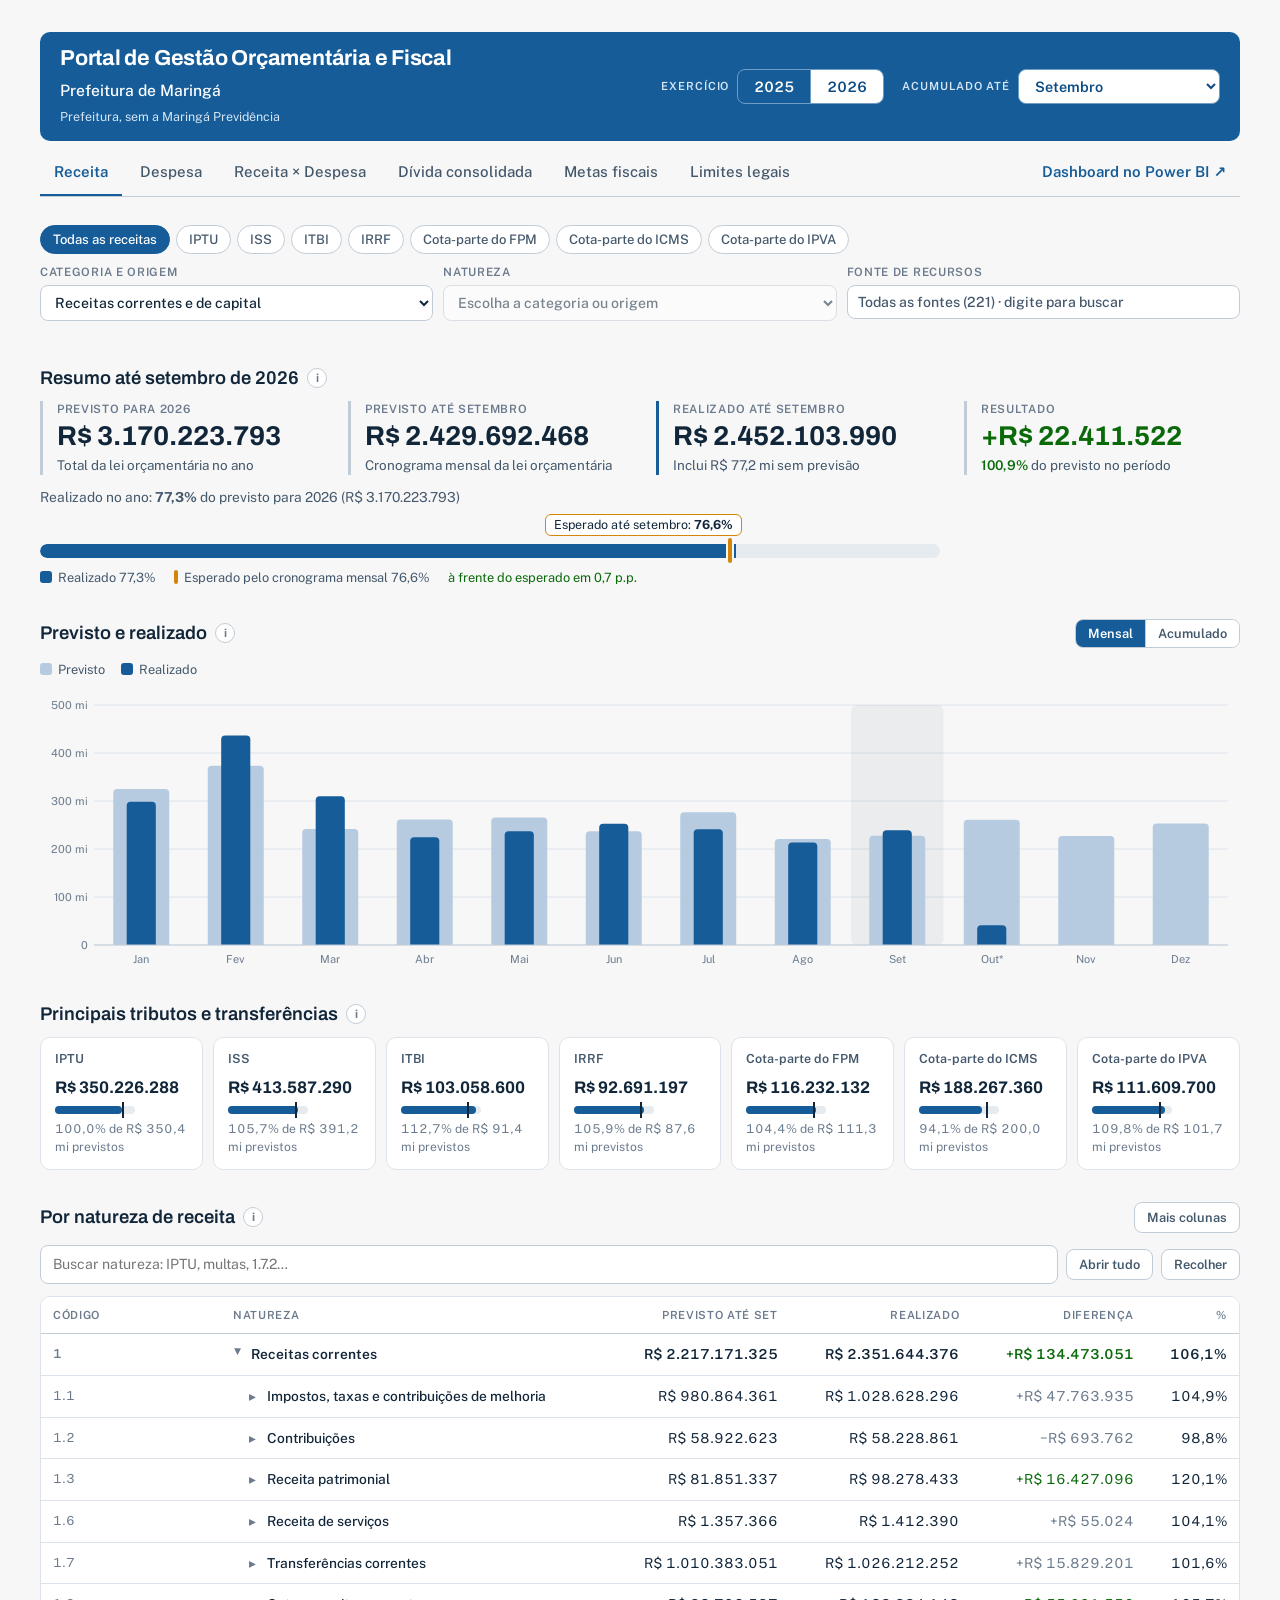
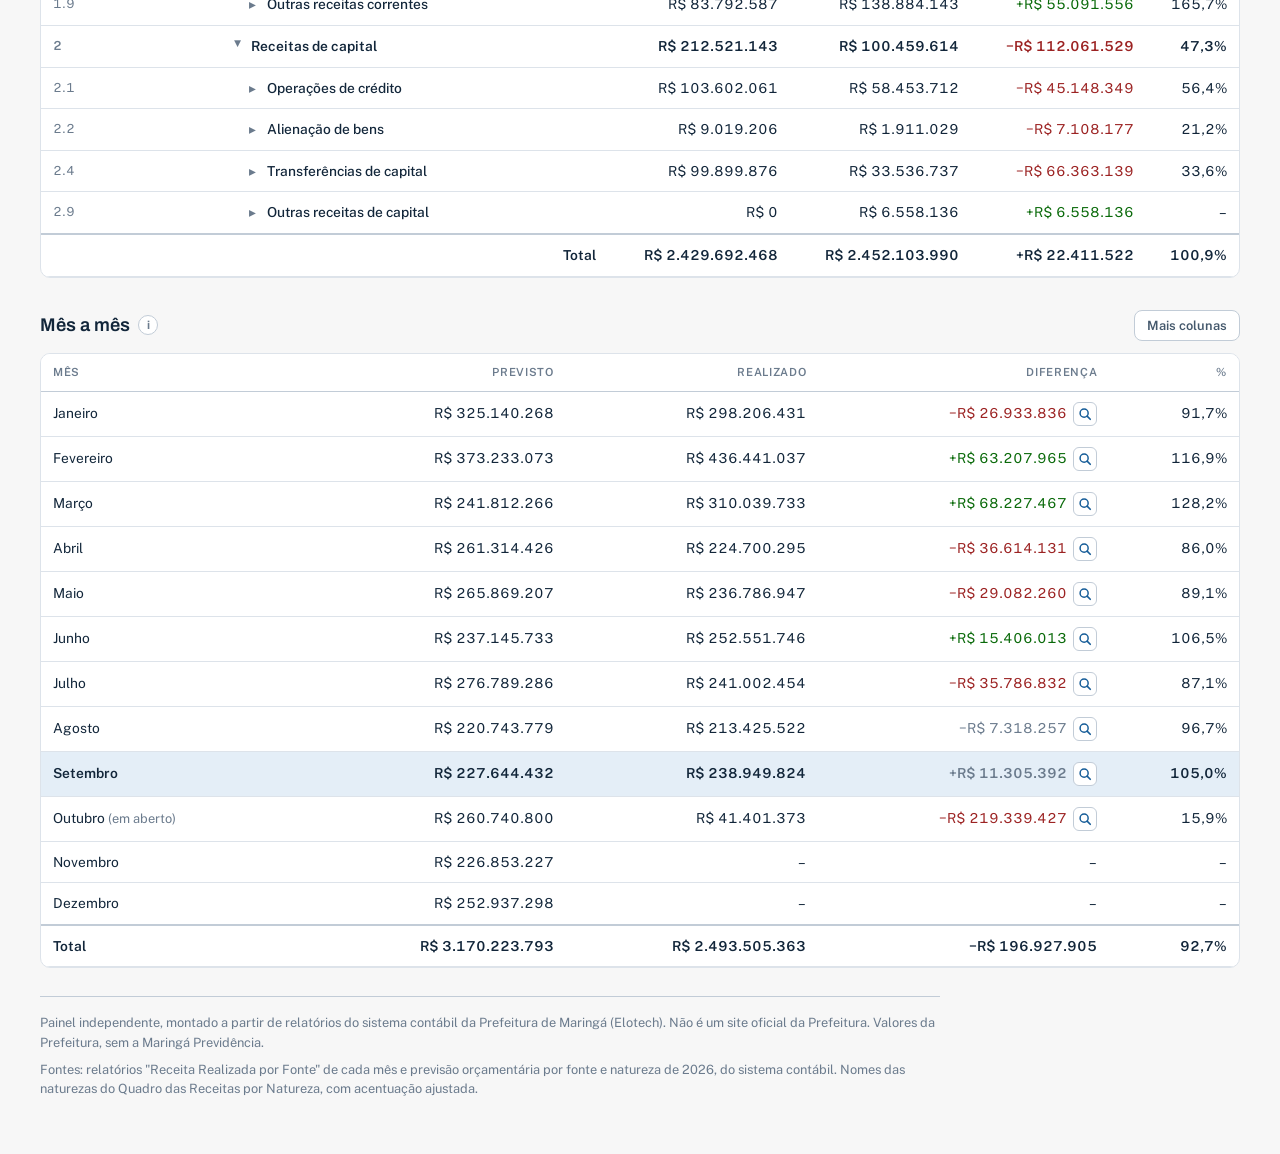
==== commit ff7aad3b: "Inclui "Prefeitura de Maringá" abaixo do título Co-Authored-By: Claude Opus 5.5 <noreply@anthropic.c" ====
--- a/index.html
+++ b/index.html
@@ -151,7 +151,9 @@
 .wrap{max-width:none;padding-inline:clamp(16px,2.5vw,40px);gap:28px}
 header.top{padding:14px 20px;align-items:center}
 header.top h1{font-size:1.35rem}
+header.top .ente{display:block;font-size:.98rem;font-weight:500;color:var(--band-ink);margin-top:1px}
 header.top .tag{font-size:.78rem;color:var(--band-sub)}
+.stick.compact header.top .ente{font-size:.85rem}
 .controls{flex-direction:row;flex-wrap:wrap;align-items:center;gap:10px 18px}
 .ctl{display:flex;align-items:center;gap:8px}
 .ctl .lbl{font-size:.7rem;font-weight:600;letter-spacing:.08em;text-transform:uppercase;color:var(--band-sub)}
@@ -407,6 +409,7 @@
   <header class="top">
     <div>
       <h1>Portal de Gestão Orçamentária e Fiscal</h1>
+      <span class="ente">Prefeitura de Maringá</span>
       <span class="tag" id="htag">Prefeitura, sem a Maringá Previdência</span>
     </div>
     <div class="controls">
@@ -660,7 +663,7 @@
 /* os dados de receita e despesa vão compactados (gzip + base64) para manter a página leve; o navegador descompacta e só então inicia o painel */
 (async function(){
   const abre = async b64 => { const bin = Uint8Array.from(atob(b64), c => c.charCodeAt(0)); const st = new Blob([bin]).stream().pipeThrough(new DecompressionStream('gzip')); return JSON.parse(await new Response(st).text()); };
-  try { window.__PFD = { DATA: await abre('H4sIAAAAAAACA8y92XKkyXKk+SotdY2D9n05r0LhBWWEFxRhd48Mp69a5t3HPlUPJJY/gKwEqhJcCshAIODuv7u5LWqq/+ePf/uf/+u//vjn//mjpNL5+j/+/b/+PV7I5eGPf/8f//Ff//W//l0/zn/884+c/3vq/z3eOP7bP/5b2v9M/Z+1//HwR7n6WftnW/GzevWz+s+e42ft+meZ3+tXPyv/7C1+Nq5/Vmb8bF79LP+zj/jZuv5ZZSz7+mepxs9yuvph8uRzvv5hYhb57dKsf/b5z1b++P8e/vi//+3/+b/+49/+849//s///Z//+fDHf/y///4/Y63/5V/iD6bEbz/yv+Wxp8cU36T04v/+ePiX0maPt8Y/H8ZI6Xxb+mp96Nu+yjjf5ZGLv9t1NH9X93z6afdrLV46Py1pr/O+0s5rLfnz/pU/vsvsYz7W8TBryru0/DjWQ3x8n6U97vzQx+pt7sfxEJ85UimPucffT6nV9Fjix/EJdT3u8dBnzmWlxxYv9rVixnvz8/jT8UuZoe7U8+OuMafU+5qPrf1rjOJyrcrFWrVR6nxMI5ZnrPZY50PdKbfHlh9aqns85vpQ42flca2YZyn1sY+HNufqj3k+tN57fWz7obUVQyqbdZz9cT3MEavAIuSU61qPbcWw1txjx7cPea609NMZa/24+0Npte/HFZ+94u8+9v4QL9TxWMpDK7nGZ/MQ0njsrMUuj6M97JFmfEp5GCkW9DHt+GO7rhIffHcR6sUi5LFmz5Ph57rjz9bHFd/mnWp8/ujxaim5xST4A/zPY4kX49NHzKLXeGvsmTwe94xv24zleayxBLOONWJ/zNVSfHws5RqjxeximeduvC23GGguc5cY9ohfH3XssR7zQy5l9doee4ykpFiczEPJba8y0+OKt5aZGyu0H2JPjhJ/ajPqGFQMNZX4NvcRfy3zCbHnYoCrxkZMu/XHFhOIrVW1xHdXq12s1lq571iW/DBbbMRYC3b6GDy+Es89TkLnz68Ui9UeR2zztdnaaT2stWpZjzOG0Xcvg5Xoc8/ZeNAjt1b6Y90PM6/4oMey4rWdRo5Nx/ZZs/SmSZTS47NjT66S4pQ8lljbVdftGawWG/[base64]/+xxh/lgITBGztWIQ5FWO2lwxGGi0PQ8tABymuFgW6Te4htFzu8rdjKK+aRuj5y7djj578tad9cfxneOy1OVFilMEnt/iO9MhNxGGXyKoYhjnSLwWGrY6ErJqlzsen17SfGRThnPOE44oP7oDLueHvnY+KayppinEgOfgwlbkQeefziZvVKmGv9gbiswk/r8eRjjbGQ+pgfX/rtS4+/VNi++gtx0mL5y8UsY4pV3yT/3/NZdi7/sHcPNQ5THbgDdZSNJQq3IVdda/FamJ7e5UrkuM/C2Md3a+FW6LW4QJreFxu/xc7C5YhbYzV9Xlwanc/jlRR3IY5GrVxVA9MW34aVbNj0OuP+jKHF9Z1T3CpxqBt/PByejZVp3ARhd+PIxP1euXwHd36c+uyDl2Oc8V4ezIiTn3hWrbDqsWfDdsahzzOWY3ywTuXlpRED6113IdaIuYTnwPse4kTnxdx3Hhg1XjnfhFGOteLX4pe4i+PXwryspZ/NsJ76pMGq8VIse0leHhyjcLe67umeeMQFX6SEyecoxeVYYq04EtyTKzYlL6aSwl9L3CEp7u9zNYQ9DvMSO0bf5jDiLe6TMNGVselP84Owkbm9tyzljd3r8eT4jLj5vD7YVO2isPsl6RU8qeFXwgPDlY2xac9lhuhfX2UP/Sh2j349jHIb3o1xyWhN5AbHeePMxomarcb+CO9hF67YeGWvmeKeKA8l7qqmGZedSxzksAjxtvgWtzPuxPBQHzmr4a8UroCyY7vqnK94Clzs9c5CtMtzFBcPg8Q11+6IG07TmLGxeT2scGbq088ndk94y/q5T1Vc3vixOFg6M8N2PBYmHNym2cfxrHKlJ97zDuc7fogB6eHcDV15k6VpcbfFo0yPM26JWAXdPyNuwMpmwOXMOKzhWoUflsNJb3HB4oLHiQ2/aM4PJv7yYAz8QM2wtyVjEI8gHg1ziT81NMm+wy3UK1vXVHhP4fBqHVJd/vVZig7InnjwWpqILao2UJxfXEKuwbBR8QkaNn40Rzo2CEdlhMs24tnFOOMmamVpPcONiD8d798RsizZmBEhTjzh2BIR0BSurB7eQFzQ8mNmODRxQGNbhf0YrN74YEHqK2e8+jCHYd0a/ZB1iI3gf4c/1PzvxsTjHC69f+3sA8QB5fXz74HlwgJHCGXLmbjaB2cu9nPhnXaqmnzPME9JdoObJ2XCjzCSYTsGLkfVcb/9fwmrH2/eH8ywvYxPUys6zzs8ND5EloMPm/4aO1bHvC7t/RI2z/8e2vM5/GX9O/ZLtzmQxYiTX2z8wi7E3oxQM+wLV018E7sChzMOZyLqYCvpYXLxdE5BictksbFjvZJCMznjDVMYD1cRR9gO3d0xoox38d60y+sjHtNuZ9Zn0mfOZ8qecT4TPvM90z2zPZM9c32yaYPx4SbFIcCFmDjEOM/chIOvQ6HoII6NcC72+CLmjZA14yPExs5EMXvE6xHekhQIP/v+Uy0XB/n5tviJ///XP/8bb0aDZfLF8jYHEk5D2V7GEo94yEiUcDwjUPPi4r9PfTvCWyGo5XaIu/[base64]/usRH3p3yZCNTiE0a+uxrX8UrcojznGsZY90+E/VWLUGvEVXolnE3d2DXmnmRwYzW0k2oPL3f4R3ZgyBbIBY4feTPFXaoLh3ua4DdjeMIr61X5oripuh2N8IDxavFUZw8X9XHGuY4nE5Yyvuux/eLKHDk+eXdt6diMeLFDEciMPz/IaLG72EPhdGHTWr27IO1ye0Qo77M1yrFV/ewTjo3OxExLF3I8K/Y3P4pHJRsWt7ctPRF7up2a86Mqp7KMcCtsJ2pb8m9rPNhFXiNu6jYXPm0EjzUcoliaMFs1tgyrukmPpHCb433hW5NESnhodWddYJWdshUcxn7lorD/Fk8tzqmSD/Hdq1u7yKrfcq5vHNm/2fo9G035VqOp32o07feP5kfk48vz24ymfYfRlOMgcg2lbzWa/K1GU77VaL7XvtnfaTTtW+2b9q32TftW+6a1bzWa8a1GM7/TaCIs/0ajmd/qhK/vNZpvdaZInH+f0RCMvUwIka6fyp1T8SazV5QMioglKfETYZoyeKoFKSOoELol5RfIawp+QUpTX0ua/rz1LOFdIwbPCmwyCcVKcnMUpbF27/GHKkVzUppkNHP8senv4sMjsq2U42qKaH5WRrZdLswRB1MQ3KRXxtyPuX8w9/KtnsT+TqOp43eOZiomuJtJW2XWpBpUphJShjOOu1ZuCWq2XXmch9VLdjZz5x5bNBtVlIoSJXP20ZXEH7XOvVWk4DVlPNdoC3QQ6fu0qZQyrRkvU67K+SGnHr9NjEAVuCdyqRHKzzROyonsOHkARf/x1qzsUB8rtTFJCs22W4xQ9eYYMhkrcvl1LmBDY5E9TSPeO9rDmm22Qo70zlLdnt/PmZcWH93Tn398XbCESeXu559i+XR+oocBmf3P76we26Tm/[base64]/miFNnx78BBDrI9Maga1ihfSuE6iBPxjgyXtKIGdeYbi3ybcIVis+f7TGvywXM95Bqte9ZARepuEeVhyIhUBbwBKxlXB+TIgLu1WopLimwaimB96wP8TcrpSNwPuGurRG/XkuY+8yTqK0U6vjAS+MjlxEu8RziIgT4GD+m+DRBdOUWa0rin5l1wC2VmhyPLZyzOB2sCcn/4kT/pA4DfKfFm2NNKBjUmECLvxIXZgyHQhUQrdpi6PEYmoovs3cwgLVQvG6Pa1wuWLm740qskiCsdVUjnGIPtS20XviM7EYgm7EnchKGMO5XNmBTHd6ww5g2WISuGhbmr7ITG0WrGd+tspeLQOA6gCqppptG3PQjlgSjPFzySTWGime6JyiExXcZSCOQ3rzkG/CJE1jXBik6gfd2frqpDAwqc6mHcQYjGVeN0FVUJuLFx1Xerk69ncf8uzOW+wlsdFlw/t2j6d9kNOVbrU35VmtTv9Xa1O+3NuW7nPD2rZ5U+zZPajwNKn2T0ZRvNZr6rUbTvstoiL6+x74JG3OLN/jSv9No6vq9o9mOxcr3eFLPR7O/z2jK7x5N0Yl6ipp/s1/8ejTzN4+myeyd0bT0rUbz+85U/ZlqdQSWxtZNt5k2t40AzqA9Q+H0dqfJycsVQ4N7Vlouwj/9/lI9pc4bPJg8cMnqNVDXZN9COO+eFQ+SmqsDTJg+ZDid0dYSprh2N4XQL0s2mQwM+Qi6CR9rfjnBD0xYTWMrYbhm7gYNpmqYZaKPQFUh8jKCz82Zhemfm/5YIMGnwbKUGJvxq8mJx4i6y0k4kmPwtGN+EWGTWIwIm6RfjzkPWnHpLKszrU1OvOQ+ldGPdeEXaBGJtSDFSD4CEKZg0THhqXasvQFeNzoHU40/UMDeM4unZpD2M/V3ou/pQlY/adVFwkd51Vgo1cAq/TP6JhlLmUfJglm20qdQmjmesxeh1SngJU0/XjqyZPNgcxPNXWuQiwV+TTZq78nDFHh/gyAElDsA1oIRTJ1UEXmCQT7ncWZhGodaRvIa+SSmtrpSGpmRyhaj82bRUPOYXy7IBwF8LtkdPn13oY9XPIWuJqCubqkZU1Xxo9AFTeuEJ06/rXZV9QHKqWUdkz2zKi/xefVsChJZtIWMBKK2sBGWmrMz3WGx7aeSMeTYMm2hhWmlRXvc1nmrHAKadCr9aZXij/rYlGhZcRTpsuzr7syvwvPhnpCa1erAEHSa3SK21PLTtnZ8PBG9xU0QzRVSdWVjBQQ37YkdwyMnW7jovo55xONWF+x+mMU9zDnO79yc90oOfSh3Ti5y1+VeS/2z08UqGCkNEX0+bFrz7s/[base64]/kUuObOHU0qMeGHLFq5Do3j59UXqX7mo7JSsdTbOCwkhjvou58+o8pv7SZa3bPbcEG01cefzAM0WwY/Ul+kexuZeLseTXbrh3HjSVfMo6nb7nESHntqSo+fgYP1emBOr2U2V0eus5it+h8h4l2h2WzOWsAuVWZrV2mr/Utg1BXrcXw9OwPTOvcfVAEFJ3iFNZdvfjq9WtO2Te1MbDXYkmLW+5nivUjyRqza0qZ5pkpVgETiENJJUlVh9hvYRT2AmiNIaRIEO+f7yzC22J8XDlugErNNbZu25Vr3acpUjXjfPDl2BcD75vhD803aBwt1w9Sd+0u7ibXlUuiTRxDQF+FSg/qLA8rUNgPzJUN1dVCkUn/q91ix7lkVxTmN6nPzdhhGRaHPdQjyNC67tXFGRqvHv8HKVLZe5v7fKy9jX0/tv6Yelv6fAz9sfPHzJdj5W3k2wHQn/phrEMYuLBnw01RA0MDA8FSH3yDziEvyj80vgAVicfM+szdPb8UO0TkGOFVkOevddRn2I/xM9nO5mrSXsfJUpslJpQu502+nt6KhSloaoVZKvvHyVaNo8lxiZ1PE0SlA2Kzr5eMUDy8GGaP0YdLE7++6WbafBj1GgpRcUl7O031R5eidnj+xU9pQ8n4U896RMbPpCm7ymFFxVocgkljN+wceJ8wgYQNqY3G4kY7Ma10hSLMUCW30oKqO2atZtIPwRKwRr326ZZ/[base64]/b9xKfRnzczjZzIAGXPShDCpFeyKSol5uzg/[base64]/[base64]/T5EegujIS2lRuKazNwrh+whOPc4iDZb3c4rHZr+YCsTDHBiKiQ6LnDJeTPcxqUHgFsBFyBa6XqKotQWyHxOPCkBkvX3dm0L1lb+pQe5Hdl8Tvd/09zb7oZguhknu8M7e1CTyUYik7eWuY6k/OtfT0MvRXKawqO2+WNDlEMNJ1nNVxyKtmUse/iIhCzSlezoaNGsjIxWjp4H9Tgv8W/kmAX2+afKUosAJZstxOYy7XnXD+5uKBngEJwmIp4f+DPAa4isESXKZTPUqa9Nbtn2Jb4Kdi0Z8drXl2Tvw2Everlmu3PFlh6xS+Fay2CaMWBYErEMpYgMupFWSo9/kzQQgItYiKhYSKQrhBM0Di7cFhxXTaBdVxfW9FYWYsczQ15svvFNNpbIpVwKUQUUxwuANp2UJDnOkmg7Ib4cD5P1LiWw00AWTYboyxHEr3pIt7FQchOsi8Yj/BCYzMUnMbwTMUyxid1IZeKeFi20ONLdBKxFmLNw6UcJYkjJe4BIhb43kAqJm058k5y2/mwsD2xjv+IMXdlX18uhncYztslSAlvoywn5RIJrz7kcSiJgMsBvnjZ6dAP5XaIoC0cD04xCCtcjwlLFL6HIE/yPvw2pllFRRV/IfsyDtedM8EHy1mIuwgWFxwewY0gKombrMM7ounFLSYKlhH2Zta46rs2CF3jlVgLL41P6fjVXaQle48hc/ePDOlV2N91d2kuicamzVlzIhHn1LFy03Pfy1wjh3kpp5LNQUKmIxlydzoOfLF076RwF6pNH6n6IjcfvsDw70fFUJGh6XExT/HoJOVu4klMcGEQWBVRYE2oF4T7ots94qLRlPicGN4uRpp/FOXFZ76a9rE5+QvaUGKQWY30f97wvB1S+ZIhhbuYFAR8xZDq1wwpsyu/YjztS8bDvvqF0Vzlpb6gIa/AQCbk48aBByq5KfeQbS1Dyc7exYMYp2SZqizD1cI9vPsWKVNEdHEE8GTbzuI5wCTLoFYi2fAgXk7jA1xMFWSS+k0jzzqURF3LWV5GUZWMDnMob4X4CuKvScGDjAOlLTJAEIEln3AS4pv0bNlLoM6qqE6XBTmzpSoK4F/H490BgZDERdxlBOFlipkDlo94R/ikg7oXFIUJyz2hYBpwL5I3YSlgEKSuEr7/3RW4wuIQ7B06MRFNHOYXxya5K1xxAeyQ7QAGPeQwvi3lKLrwqOqfDEZcpZ3qAADhsFasyDI96RgyfDNz6B7ojAlDL0YRNbaIeY3OkymIL8ELM/9x6Y2fwfQwq3qmVTwv1wabndaYmQc8R76xJpUzuXZmV8/0uufXXWRULlopNrYzTGgw+Dl/RPwZk6HdYJpAjlJNVvkSPwVYdZH7G18ohcHryuf2hzXMXpJB/gopHLf+eqofvJ31FXYor6KU5zKrEtloLUJ4E/[base64]/g3/JgPP2JA6K66rO1a0PVg9pG65YxkW3XKCctHyISzr8155una14h/xGjaux61PiWuFGIJRp5PkpiS71QlCiiF8h0S27FI8vzlR3ZRdybNL+ePJmkIIzlVxFUlLJaBLCjLBeQ/PPA2Ym5TbC/i8MJw++jJnc7ACugnw8cdpYBFsKWeJSJFH21F91uVJvUC3tAEsi1piu6rXuZGiT980t5+qek6KNfjwlPV28r80179oPidTuro+H9SqncRLGJcadYV/C2abnUUCETgEFutiEY06uPqzuKfx2uG8xxFTeMGND7Thi42oq95V4eEPXfx+qht2d+RUvUXEznU2u5lTMqmbWMN+yyXnBfGo0utFMbnp7v0r5GnLcF/BkEXpOnQCKZAAv6rL1dZmPSbDrlyorWVcWrShwhXH55buzuOIziomLKzopJTSS/zXlVExv6DhvanA1aGW4ZtfNAhYxc1FCqZq38gAxRtuqrI0NCy+kXsu/C91qoekVh7ErT9voZs2Hwhd/ctalnMzKTe03c5zuIeXZ72/PK4KkXuWgNY+2iVILqITHbniVid+609FtGqVRRZYn5nEFmE7oLzsPHd8QklAaenZ/[base64]/+/889ugz0cu9uzHV2+HlCSCBrCQFKIWTYUMAPrSBYThhdSCDHpwizCZ3ofTlfem93bEkSd5kJtZqIm2+bKwmnP7cuYurb9QFf3g1/jpEOGoQVD3d94ZnYnm2wQ2egJ6gza7jG3gl/kDswCL58vroWRyH3k9TDEmwDXPGSGbIJ4vmFrARwc2MQTbqLfYBPlDWzicu5vgmV+Ww+sQq1P6/EUmGCsJfhDPCu5wj12vwzWdtI69n5TSzI2RIYprL5Odxxo/QKlV4c4kmw4UgODy3B1IANlK0+ockIcSMwtz3+JE5/pdGt8hK8EPIL2wAOWe8LK9SesXH3CyuX35v8mPK8R8PgZzma+1G722LisHcstgyZTz2YabIIZDfHdiq/wsM/2w7e7y6kA7hubpxAxbOFyirWbPk9S5xwWNq/Tpeo4BDOThblqLk1D1UkqC2JtwwAGV0ClLliEMKxIOPzQo7ic+Bs4c9lmToig3RO128NYuq/SdWqvQ/i5GMg4F9chOh3JNLzddCPr4G3mE142K+VdhPnMQ3S5mS7XpnZNyLALtjyTxHSLJlzJ+H2FRLARkBseCUkK9EEhibM/JbaygHMkjiZJjTmzOB7fWYS3+e9w4Owb7XM1TZdcYw8kX05j2sdKAkqpwdlp8qNm0/Kp9mQVL8NFlUmo4Q06lxH3dhwklCoiki1kaONDqhm0IatXvjIBRyNPi7OB9MeAhTx8kFEU7f3IeP9I49Usxsny3n7f/QJtsORGAgkwzqnaiu1shOTcTSixcC+dwycXqwdei0J9nhFfF09J5OLtMHCvQ70Zlqhz1IQYyGLe3DrfRPZFWiYYrK1cyjbCMIzZVLYKLYbCngZXzJWfFs4MvJv0XavIC7l0V5W+TCV18nv32Vuw2DT7R2vilB1NV1efmmfbYg9vQ3mOCOx9Z9kZG/n4JyJeDsdZv6FPk1BPlTTCglIEtYwtDl14SkTDu4UcQV6F2tkiz5ClDLQBpwOkMzRsvoGGtdfQsDPPD6DAMepqQl07mGHkddjr8bNqMiQcOlzFFMksu4CXTT3ri58e/IOe114JY1TOzTbwIVGaGDk7pE1FtapwDng+CWTQRKwDGacuVZtC4VAuQj0Q4DxvEOByDwJ8b8b9zYzPhM98z3Q923PY/S8jgW3GqtF+IhvwPD1N1ydIeuKNhBtbIcJ2tkprIIC9QBForISrGs/aialKji4x0djlJGxeoODGAcHNu9O7QjhLh0GVFDsqNtWni+Gc02waKF/HeRdrPHhZqpEipfhumzfVh05FmQdB/FrkiFVBPhqZsCn/y/GfoB5xlxvbKXBzOeDmG7a5H2xz+WBq/TWAEzO/xB6fLfnDlYIDoDYBcLbybeXBMy2cnoUByZYtIn4j61xhNVZAK1RVVsK4sPuynGrC1Afy2TjNEY8Jz++nl03u/xzYVwTs6/cf1BVUm3QdJ0CkDxyAuJ/0CCIM3Fz+I1Ocayh7EMo8IAUkBTBILnh/FpqYZIxAOKvWxO9FKBNDBM4XcYZoOeJCxpHW6kvtKnzjLscgfLWs1OugGslTK6zlnlQOhxxSSqXCAB1gdr0hs9sTMnt/MPH+FqOu9hgw6qcssE2rD0ZdgGcw6go0jQ87GHU9UDDqQg2DUXfGgRshH4y6fh2M+mNW7bRKKisuYbuDA02ASu0Tw8rOAbGEplhTNJEVHy/q3c1bhVCMP2co40EyssGEZHxn8le49IysBLYrZqEqcAzAXUS7IthT0PmIEVGm7QSDEXvLXIpiHB0t7ogqMpUsF2Kow2AqLYbgQVxsKpBYVg3RGanWhD2QrYkV7rpqwk+myYPWG/6SU1ddSSyCh0XPi8Mr8O/[base64]/GusVla3Q4XqbBibEYHbhcFUMPTP9nZVbMMeyZeGd6dm4o/ia1Nb1YEDgQep/[base64]/NWZREIvnz5YyfYJC5gJOooudJVvMLV1Qg79sU4zgJenY1w7stixz36nbK6riydbsta3SHD60bmBgHWE7YVAOJ8mcGuB4cDYMtzaGK6t+x6Opj4UKozj/OhXBLXGYNv10A6ThHQujEfYqaZtjKVczsj3JXV0fDIl2axoM0N9g3p0dxvelRrO/N/g1+MUI+IDIkM8K46iKIp8R1JhBlt8kCwkWyr5NsRk4TnNziOPPSBEYjhDLoZbU/RJBcRHSEa4snj7cDGtgA77Dtalmj5JDAKRolBaYaTZC8SWNRyN/Jii7y4UWhRCBw9HwWawpnVVVhhfj74Lt/ALzzDeA931mWL0FqhA8gm/bLRcAPIOfltDrOKUONPXJz6DJ0qbtXRqbIuUzr8mCGjE9w4hMb5JSg34/9OegO6vpmvVoWVEJjQt5uLy4hQW625fLM6Ta/RgACRFCZM4Esh3dxMWfbumHO58MNRnZ33leY87hQ9tF7UoIDpjeddU1zTpdX0tbspkNk+utcHrd2R5zc6cTAeXc5jJyVBiVKY6NJLLfbuxe9GMgUNEwANRKkRtxHJ0yY9j19JcFfRqrXYPN1wOb5oM3bO9P8ih2HH/XcwH9mw13h37NKWfW0nimNojyDLKN4T2XgJFqm1i2JnqnBy2sbXk5sDHzu9vBD1lP9LcndURYmJn0HCGZLxS2rSxnQ+1wGvTeB3vf99fydoPer0XzF01Uz19cM5wIa7oSqS3uS+7FqT3Oi/GQWlwW3LY2t69s0pEci+wwTTzEpUPPt3Kp1Xw8DImAwN9+SZROoShJehPIG3pdXwPu3U/ga4L3TePYX1rj/H/XMHuB9M/B+vTO0L4EdclC+4mFf9QG4+9RQLyuvOb3u9oCjvaeE06kj6PXharYrDvOAEbMq1KDmxJTdBZUq9uSy8YCCRtHGQkWaQFNtAO4COE0Ax0OJX3mbEa3zAt83TNe86rmy6Ka3gF5zij8ut3WKG8mZT/B5Ks7HRrNiKxehhZxugu80yRoWjAjpYa9FuHI59buoaNMrEhdYUxBbWwSRQ+QZES1XwfvCyRdKHqcHSXq9FkuWVGCoRH0qFoHIjmM05PIv81si1ieYxssViQv1PWQK4cRwSi1OXpjpcpSmIq7qLvVElHaufyAP9dQ60WS3nxquZjh02f5ABE4WHQ1HDQEpm4a1D1/[base64]/xDNUyn2o5KkTZlXTaTOCp6maVHhbLsCu03KUqkEXDtNUjhG2kw2EBADYWOGWJhgCuhrU8sdyAzqloJalSL9VaTaHCkWXubhISFyzwRBAboiATvUoY39ezfwDinhVApwbawcgEgdWkwcd46CQwrBCvYizm3s5m/k5YhtZ27hTXdSMRxyQZbnbszZpC1kqsEEHP5ZAQsTuWerOnJsOSGTm18LGkRuOTe9uR3hzqtWwZwX61qT52k4TRiugdSuF7m7c3CwAs0mzLDiJ5xM489WC3GXJjcPh7JAtif0El2Vzd6o/+1/VAANF+qyETe9qp5RtFFQ+9XcKrkoZGZ1FftmQQyV0qnKze1o0Ud1cdJiRTM2GLkKITgYNr3/Ohy2U1+uZvc84Df8HLctVfArQxC9BWsEvK4dVCXWU7aRBuYiSlxSeMdDK/YWBA5WVEeOVKGuYf/iISP+HHVgnxREHeiz3okP/D0GFzkBVHpBAKZm4AqQXufNmnhpOPNXXWIsqSmzDZ9pW8p8oLS3LTca4odBQSq8slMmdswvzUE3qExdezgfAOxsF9XK5XvcIpisI6Wwd7riQtdOUpstJIGi4sMnSNyU8pwxAgcooxdSphsdUgHJxM4LopgAykRVFrnqpVo3x4wOFKyFJS+JT8URWRaKrr1NCh1l/e3KbcjNA0kKVnOVBrDJhJ2kDl4B6OD/KfOp6HkXplBgEoR0RYNz2+DYiYSYPVzSyqUTy5RLdPSxQEHmBIDMQeg+jRkAtiLTA46BEljzkMHMgESR6UgXh8Rok/DSSoJK+JkPT0bkV3w+NM0VY0UbbQVUQtSWKGxdI2Uajdqniwpnu5r1F1zLJNaHDqeFOzlUxgZYf6iTXxafgNoKLZFEfn1agPclplncOVarExkahIDBrdyvM1/a3EQTMaVow7tPz2qznO/rD0/lpKf2GfDo/DcN4fpfs+PmNXm4KD5lbRilqSBliG8DLALNGrBlgpabmjYWQ6pbQ7MZdVWTSUcdWa2vcyRinIRqxPV34UXtgP7aJJrom3wdXCqVaGsAWl/tNIPtitS5b2LYAwu30XQK7H0Lr81DBGNvMYFmogdJrJ0YKmh+xBIum+yHCLiYicGtVXFVR5OED4zZEFFq1uUEPfsx8whAQNmMK5CwqlCbGDcodEhsJT7glB+/cHsWsSQIKVyhrMMdyabs0UVWkaV21kLsLcCVHO2O71MPBlPBrs67/[base64]/CEJ61D/Go4G3qucSchZh/[base64]/[base64]/y302BBURu4dpdPEGpCN8q969AC22l5YxG3TdxuJ5LO/hQOmuS0d9x0blZMOZo5tBU5/kN4usT2dd6SxjNMd0x19UAI6BVsgaY43Q19bjfX2VPlUGG2Et4rFnQeZAi4UsRGwIXBT+bVQUfK4F9pxgQfpg8eTlVG5pEbFZsJ1oewAZNEM3aqnVR3oj7aXywTuVVhm/tZm287SaOcBdO10PqO5tBjzHplXG+Wcn6ei2JwwpWvTmX2We3c2XIySiCXaSXnNenck0Px5AAu/0Amthd+ItVacr+xYVIT35cMbQhmIKyDfqm2Pstlj+O+Nj+TvieuEwgSisu6PI60Jl3t8zbXpYqCwNoSfDI0f0ViqpikJNrGYQF4qk9/46nbBilYZVru2SNnpvLTvnGUWRfNrHh1O3Zwo0w8Au35FEBWzMNWpwZpA6HfohDrcq24l+SpXF7DGm5U0jOjhJBNJxcEPfBEwHvm/m3yyMTV4uAhYCdlP8b1Xr2271XZZl2r6aU/YCbit8FXSV3zbrzY5iENk6YwPQkOW8UKxh/3bXAX7gmSWlA+MGVBfxikXDMooPDRyaZBSFPVh2X9BaJYMc/EcgtE0xSCTYggkaE8sGsXx6ACKDdEBER2/I8Y+8JSVtxA4xKHt3nvIILNiQ6uz/mhjot6yR1YNVVXSTWxW1AJLEO3VAcBbK7ItubkNmRLR4JLDD2H49xCJURZ6+riFCJ/LNudvJ/[base64]/[base64]/Olt7NIyFytMSIY5pV3qreiFjtq5w1qya5+qavYgsNRRBGAxE765D7Mrlw9RZ6MrI8zY2sj+Qqq1GMXUwdnaZuLBUasQ7sm4uw7XbvxupkGPgPdQQc1yaiyo+7oPLtn/o4CSngo2rsOYojGDNLb+XpnOZuM2mS3Bt6VutyxYqLiSBbwFoyT6QQyaKhhDZK90UhMyhZ3uAiyHD6TWKLK+m157Ng4gaeNAsboia4a0EP4Pops9RKd+d0GuvP7YojIEsSzdHEeH2jG5zYWU6HIDZIII6jlVFnXOQ57Vy/kRR8U/[base64]/aa90eee76djg2DDHwYAzLNljLjf2q0N+4f0y9UKVPwEeHG6QQPCu1TPMkGeYuhivjRLjinNa9/ef+FK4uq3nkLMw4xYlWtLmmKuWnYJ41QIIKH5h1pKkVgBa3kG29s6huR/LeHWykFxGOnurQ7iZeFMWris6yq+A2ajnS20phUXodz//7ak5PeZbrtNTfBC28P5zyvYZTv9dw2vcaTv9ewxnfazjzew1nfaPhlCual8PyYpKXejheTPFi6iVfFcMItWLK8ua8TzuIblM8VzW16ApWP5p4rsy34cL3gqOqISFCH2qWDlQWrRYdkMblbaq9b7Gr786rXRE+HL6HQ/dgtocb2YPv1H6oHgzCKofowSDVA+Ish+XhxaOY1s5Qo7QKT6K5nVPKAMv5uXO9KqtDI2P+qYm8CUZKO2DBfagXDxjzIKIOWuqAb83mMA6FxylU3FLNjlfnyU5pAucLJFuq9Xg+dS6Dl17Oax43x4Iv1eznqsO8O6nySY/9+hA0ZXp/6RiUi+3yuQFl6QL98rksfwkBeFHE/EsDqr8QyVwNqOyH9/+TFbn726p0qb4n7L8/uvYloxOZ8vV/SDcJ9XRax/heILzzw0zp/Hp85Q68us82LF04lVfpKSdrsVXT063zddjwQCLkfNw0f12bqhSIdssMDmYurxDkOIAo8DoBgpvTKkCNsgqvDNImZhepuOvbhCNMqFFSwyI3EZ8M8Rq6G7AX4pcGl4voXujim/TF1nfn/nddMV9yLZ4x19+BU66mC+7qJDNr8R6Z27ACIUcgCXoshPU2AghZKKLYQPNQy0zXxCeFlDxFDvMoqJVop6gQP/XF3Zn3GzvYXNQpLgs0U7rVVY4+2j5MPG6dS6cb7nAGWXTt1ki4XTBrN+rQcAfWy9A1bqhSbxd9Vvtracee0uSTHA0P2J/ZjllY5Hfn8wVmtDtg7Dd84Y/0zP2XLr+c97073i/oQCq54dU8u39+6ZX7w7xkh7ZXJd+uuu5pEmh7VJag1G5xpbuaO8bNota6uTE6bjwNksRdZQ0DffaTUMktwl71YcjXAEPQf0xENFz93dG/NUjp1oPYTBOkza2tLZPkba1Nrfnd3l3T1xqecmF4zEJVj9DTIVy0obSdtJk8VtJG0vSnNpG2kPbxMJtigVQBfQpdJ+rt6XwMbRC4pyiH5gq5oIRYpBpkKj6jbdezLo/LWbQvXmERCV43r1Fcr/1Pr/PfKLBSAFD2RuvGe4OqXybWDv3DHM/Nan1dGf/ppap/ibP+yyfkyhHNxcJD080zNAe4qK106houdKcjf2keCUgEXbp07+lauq3nshyXsEvqfq5WREnQQIabtIDTTZ0aWg1FtwUWAfAk/BlCeEhKcVJ7G+DdcJhWl2KmJMmggwMHUeq782zfa9nnNxpO+7KjkvHSnqUWiK3H/uVRXchjWWHWJLHD9dFh0sTuovlREDj+YxZ1sbLp7oB2m/QyYd88ouRdxb4Oq60IWZrAnmzLJQwhDQmC+omJNeKnVCztjF7ftpMNqAQGc+gzgHRG9A7/5JN+47MpPmfSTJdMmu2WWymnTRTG8HTj0zRcYCO7uQ5h23Kmvea+5xOvpqUWGux7+8at6Wo6sPt9y7xQ7LYifVZHLiIcYDjd9l8TCI8hIY51aFcKDCEFR5vuRaCJNNiCHctwDqp9PFeJtcOhu6taKfk23tvUqy3N99MJCW0M+MN1sVLliZwvf/2JmTA1ievtz+zQ6sbtrxzUqvlFlTJCix8+ME1O6lF49mIB8aJGgUKLLRQep8n37mjLl422p+G0QrrVAKWGe1p+ChmuZy+ZORFw1rh9vT/I+pc85z9rGZ+G077FcMaz/GX63cMZLxgzLxiQTQk6nXfY8kKHROBvX/IN+1Wa2WFoXFfMr8zFNFQQ0KVc7j2eJN+EzaCkD5yJ/n/1N0F7sCFpH+ZcpLdSDWGZbvXdDxwCHOHaJ20M+9L4cHZfcEkfdI4mqpOehwlWYOd7mex9ujSd1EZ+rn04xC/Q72jJ+WzzXvdV3Q9Ad+oUroXK8km6kyyptxH+mY3yVpY2WU20SlqaB91NHT6cleqHlIwBHMn14TwJUCmxiI/i/PzozpXU29Zp4yBQeh9LjUvoC7Gc4wb27+qGQ6y7kM+fUGSSjt/IGrh/oVdwvXGNVzoTC7miURQddVHtR5g3qojB1ntTz9/pyJaLI/vrwynzFkY2iQhBjfAsrRCnr45X3747tL/AKba49q+u1V+gMfSUd/uV8bw5RYrCthGFhkk+/df6x9VgeaNxh8nHxo0Dah9svDEk2UJ6RVATGgmF/TSVh/7F76sLRjTxXVBKPGWau62BXgGI1/tT+KrCxxedhvqlp+ErhvPmAZdlmZ160r/Z8gqmZvTD3eOAiywkAtix2m+UkcxC21bL+1RuPvdD7OxqcFWPMmqoQtAmpwEbRRhxiBfVjSqsMYVQWy1DUhYpQs123bWpO3CAguFNyDNesLx+px3QvtcOuCLNysaG5dM2Ny1WZPTV+dL8qLukl+KuMw/UdgErzdNkt540V/7VDJqipKSJ5QF1MVpK2zZmHJw+zIHKDEMqaQZ6ZGDKfhB9H2X5uU8jrhpSC5JE+85deI94IWyPGaxqn8YHnELdtEJIVX8zsb6Ewx8ivFSoO7uz4y27KaHVnU64a/CfI6oPHg5/9Gce0P76kC/WdImTsyY3OiLSXP/01nk+sr8hszif1V5cSfJXkgwfjO5vOvZzpFujpBXT3x3X1wXF+RPn//lwfnt6+CCux50D++vDqWWImPrXhrQf8fm/aEi5TBRkofX5O797M636A0L+dycaOCBXK90OnP0LDQrNKSrZ/OqG3M/G9Nfm8etPjOeNZkh5y9qvtuSnHp+yzL1VDWIwa7/7eQRiMGt/Emu/nPOjCAN5/UkgiLU/mbX/pGvTBD03oTEBbALObEs1slMwGeYhopgzVd0tUjIGxlBBH+C0zxIj47slzoYqFVmAGFJ9g2NQ9P5qYisfrcJLRPEu1ohpvTq5s7qa08fB8ZOtERObGzople5jsJ3Ur3Z75q4K+meT/gltnsm0fEN69HDNlam2nDYRbMyLPMBSPh89A3U4TfCSVIxWEikabXFSRkBGZ6gndIgoYyrQmbU6403vo/piP5p8e8Um1Ye50/WcV3e37tSX4Wb3df41BFtZSRHatNzXtqyzWekfNqqZFlaxcokFoXM7VGP+5/nh7T1i3VlP733xngz9lFhASSzPj+Y2XiGtzLxQVjUwBcUBpXiXK9At60GFH+e6cz3qSAncDHt0HGEkqxy3UQ5gCV6yLqL5qc69Mnb8JQh7sgjUoOfnuXSy3gnqVFh0JHU7aBIpol8vqgMhuoBsoTqcC/KWw4riYtcqA4Gi/OHMXwKdh9sVix3T1o52kUEaVkKK1wzZMEdDPtKprk/l46vrU9o8IqIiq6FmJJ2QZqZdWlogYfC/JD90qmrnfU9fVjoA0Z8wVPmrDKdca62wEod/zpy/GdX8Gm9aihtXX578jx//bD8gRoBpZvtgjOXTKKJ+9N3Uom3oIUyjtTz9C7Vck+vrZf9Gvr2rdGkDS7fIrcWQmr1jlMvV1WQZofRwiDEkI9SeZITSkRFKR0ZIjBzKFiEjJGusLHw6MkLpyAhxownWre7TSU1/NBXldc3EPdhF/j82sqxNan3gcNCKhbMFHO2G8xajNKt4GuA6gwcM/bOJJSFnK/[base64]/KXnC3V1uYPrbYmHSXuTG506Zlt6iQNEkZh+JGakThMUsa0LRP5DvETwoZkgQWkzPR2pdWK7ov20VznK2XZrD5+Hg+N7Vk5m5ivHDdRkx0Wb1wbHvGQS5v7OgTOYkcFXS2BUzSn8SqwSVvdJMtE/[base64]/CFQFg429PXJq24t//t1iig6UHrhZj6R9Mcb6cpX0w002eeErpknk4alHYY+XI/vCHJqmCaq34rS/k7ebKmblmr+bc6fHJdbW1QXaP42M8dvpbk7+rDkuKkereLmPUgm+m6GlOn6L7C99kETXEVdcJ5YZqyFMwlP28G8SVtqzY/WoX51g2o+S9wA5B088xxhcBY0TWyYWSiYaZIeFkOnRvCCi4kJIsmhKMxU2y8Q6USTAoFlPIWrvp6hp++NJvZbqVyREDa0EHGJR06usp0GCv4RPCVUf48ZiTG8NEIP3uLkuYA7puqMIFIWS04uySuusdQl4LepEzWJD7AWZxLkg6i9YXSHe/bua2COf9w3J/tGBa/9UD9aEtftiJJArOxrOkihmnaheT5wuIMEi6LbZVE0iySd6CTDJvOAFD3dBgBqWwfGYBPewqVUJPdQECsqp/2gkR9+4N0hjjPUw695Bogc91y9M24KpSVCEpI+mRJzb+gu7sz8q/yJZrX63x5ifeow32OJlqr7WPHol04Fn/[base64]/gUk5+IJF6ZlCHyMUfXVIopx6MmC3v1kDm5+xU8OuycfI33V92x79mXduFgkDJH5KBKfCjudQvjqMYAABMSd9bEQhojfFu4EHGJ8Ecgg+cSHgSScC6iHo1SA9i58Ain/GrUJjnPVR1WIOkLmZ4Sv4yi8NS5CK+xiaDT2tqrk1jG8+4oC0F5WBhZlkzPEpV1S7JtEvIAHro+mvorr8I5+rLcdVAMWFzWfddOfWjm76nVSXCXa6q7PJsbc9twI1nP7eQCh/1k2OWR0sM5i0tiVHwkJIObmoPFVLe38fbZqkKpi4UWam/g1ENfzGJdPpjbp/0JNQ1LpgM/flhWMZtuD82iuL+0b+VJ0Et6kgaSBDhZQ5ypD4b5WadCwCXycNaURw4BnFqSXz4xHWEVQR7HIldRza8laVoOB79YFKfA/DtRCYYc/cO1/axHkZHerZB6zkPb0ZCiKQNds+oNJZUIBAAy+/rmbGaLBET4JObyJrRuKVINfrCW0EeG/tMOBfcwoxNhNg03WeGvdYGK4qGpyhN2OImVlYu5uwAXTpu4reQaQzvb+kcD/io/AmpTRfH9eaEg3VT38qkQyHd/1424V8MPy40QOq4C9h8VASXWC6zB9MkkenFpogHgR+5NQLr4myAGpFmyqhKqBCBN+2O7vwbyBDSKmw3GTM3QvCoJMpkFkoxUd+cQYX+cv24ec5SFMgrFogIXtfNSH0wXtFBYTwwvlJAdfvU+78/7CkPz16Qqu+qC9DANaQQB7a20AiLjqj8h9nJMalGFCnXyJSkUiRuJ3x942+GKQ6elvzux347GeTacer3OJJRZ6GoJIMrpRdQyVrkbsnSkWhA+yEd6jCQgwL9Y764s16YlTtQbNCNIXbEo0x+XrK758P64zdqDCUSRwQhPq7l/AWgBJVf6xuR+bqQGyPFsni/yGkgbFsHdDo1xiuBcV1xBhLyVdyf+nZ7DVVPQau4juyUOhrr/44ahmoc2HHnGhuowUqvhGWRdoh2IxeZrEU/rlN3OD3KhuGPjALepSBm+3i0YhCRZ+nGGM4gPS2pta2CEn9Zl+xN+F++RezVEkyRBHeGRdJUfdU3IIcqTYuqdOX+DR1Ce4YDeUsCsemA3R/5vH06m2afijd67M1xV8QCl+CWPbsMBYgWB5f7lmbp5enudhwkq3ypCZeFRjNOG9yLhTw45WzICCRXdhT0ZolOU85xQWjYlyWR4EV5Iz9mVr6b6nVa+/C1AtazVowG9oG4iTRJ/uT+yv6d1kFt3nf8ecuaILN8d1Xd6fH9PQyOwJ9r1/UXLRHzU28XAylNr498AEC4ZrnAs7PurVe6jlikq4XYgOgdYIxySaUnE7t4wl/[base64]/kUdVPYWUKG/9ylDQczI/yU1tMmWgcdulO/MQWe8sd/ZePtxqwTj1DVPYP7caHbBR7zh8NuL+SKOtyzMFEDLSDUOsibVUcbJNqi12x95TEgDY+vFqz8guxAZHNpWDUlaZrcNdIV4egKBfp/vWtFHpJhMLQyDXSR0AABwIYES10JJkkf1dpdkHjBIwsAV5NHKBiP7RxwlAmVm9bXNVdEopoG+3n0j3XU8+v8TZgaYmXmvU+pdDIht/NwgHx98ibQzwmP22olxTWhamicMlWTSXNLLKmXOLMxOgrqmVzf4n5fzGD8UqZ3HglN28KFRWXLV2/RPQqnw0DhICL4ns2EFTiv7O6PDI+wrhIy3RK31AtRgTzQjLJHUI4AFGXg+Cw6yqp24nGGb3Gw5qHfCPmssWOkZZHtUbs4lSsGyQpf2QIXmU2vvRgDdzrcp8HaKI/+JxKa6btImJGbggtwvcHX/OnuxxILY+Hu1+BqJFHZy38IPw1ccctSrqSeuZhnHZvv/TRwD9Ln5x5CKAB7n6FV+b1FxDyT19E5HojEOeVj8b8VyGCaLBMF0z4P3FQ6/rtbmO5ef1vjf7XDOeoPd78xKJqrpgZTcv/2N55cl/TTlyl4+3/ntvx6d9Dt6T/++NnP7Vm9eqinJJL6EO4bmgFNgKHYmODZkzIEeynejnY6giVU0WZyOo9oEEqE1xtMKu1nR7+ZbchAtJFVQK6BqE66o+vpODWevv6q69ZSqyVfNqWpQ6ToNTz/Xl+TUcvaSuy9azFIalE/fz8lwIHrNZ4wYdRwO//qSfRLp6E3Hh78f2L3PhNEp7aJVqadMtSEkywSglpHF6zNvsaXcwaUj/rr75kq7M+SNqbToXepYL1ZnKnZfBasCW78/foLgmfrfvnBt1/MEIue1jSqVJLrXIhP3jv1L10Grhee5AWsPjAfjwfZL0g3vatqHz4NGnhMMPHEQHdlsGy9F1xn0heJsfa/gV3DWUJr+EnAh4fnzJ6zwf9lr+1V+lFCY6S5bWmMvJRHaScT7l1wEcirAQoCkIm5eRJD659umJmfMcO7B0FxsIKQIIFZqlIGJTZrJns5LbZplV5ISZeStVu61QOUdce8OBE2BTTUCm3aieDaYJKBqC1IHXIbfPB5H3jGZMUB5MSWx2tq3fXY/7+VMbTcK6y8y2722nd/LQbJ2p1h7U7xI377+baPSI2XD3ZipM/hPhgqJkuaHKWL3pXBT9aPz3grzCU1LHn+rI1fLvFTZwn69EF+DDbhCW3qonm3Lp1ZGv7k/Os1gWYqJ0pnUmyW7QIkPM2X4gq/R2OkrIULR9uTeTZuPG2ERWHhL7v92dwlV/Llo9142E2x/KU8bC8nFVVh8MAG8SlgftsTm2fnW6V2S3Zt2L55ThnboRQ8TuLg41LC8m51nxjihkjbs0qFhWgnvEtatu9vjuRL9gdoryuP2cAK2jTn1jfdkE4bmO9ttVH9dD3Tag1u7vYzLPaLt041Naq8RBj/+Arb08SxdI2FfE2m4xQmop891af2imHsRos2qGyXrqL6y2iHDykjya0vpEVo3nlrxtOS6+cpI8HdFXpqdV0QcMn/TBRunS0dWMXS0ahMyiDYQ7qbpnicRPM8ItH64NXocMfItWfQz1HUuGg/iXUKnUbcisCloOjz+qKtN40LZyNxkkl2rTvVnt3Xl9wvhq2cOWf67BHc/mj7di+pKMdUrxuucItTq5Cg0PaNwXBdYNJorO+b0BJZW/tTOOv5I9G+lfuVHom0nhvq16wp7IrP6uNVLHZwmhXwaXJhQldp1tWrX1CsavdTf69MAnjGdp1Xohejre6cOs4J1a1y7P4ou3Vqq+12GEvzZX77uu1JSvx5nGc4vDs/PwsBB/OTrbgQS9IIcQmCG8z3pIpJyMJPSMq7HCxRmDdaJFPC72FoZ7KvZC8j5luIQPiNgvnMwmdvJuv/77BSxATtQS8aL2c97TyabpL8NMqef1FQrgLgmroprLC3Z40arkgO0m7iQsxM/Jw4JbQj43bd+oDOllTAFIRSsseAcIMl6Grws0bQHNJz7VkOjabGlbqjPdIzhb92blFeJ/VWO5XQTfWZXxpuAGjunuvIhGu1GWDhnUav9KH2ij4tSYShi7EbUcXRJi4tBTbM6CICmNA5fjVJdW3m+Ur3GqNbHKIpzDBxJCKNgWWF+X8CfA1bsHX1UvLz54GNy/PGMesfQovnxzMJosub4U0YOLJGjcrq1dDVfEBs1LJ6MtPJVCF/K9oBMrNQrz9NuB9d8D1U/YUygW176CmuCE/N+g9HjvworztzOZhsVxCYVCQVaz+KJRMersyDwWPrA/hOm/NvCXnp6MTG/8eNxbaNMR/jdSx6gzUxOtaRcjolnC6w3vecRjcYBZWf6DfMJ59B5FHLfXGzBi+W91SMo57nGiZls7zmrL2aRcqIs9UPdFgJwHef87NKWWc2RVYe+qX0tuUvERPT91Q7GdH3zbcEZhLJ3Bg5VDY63kemed3xjr/urHmVRwhDWzSLa0VpleEzRGr06rAo8Jlru8Ncv11g+zNnaBQhBjgawJqmhWEVy/4DENMgbk+5neGWVMME0ehvYfTaXGqzQhSsol/226Ov7iCFBu0ZCB12PVieaYwrkc4rjhHFEGC2xHquEk1RcDnRoQ25bD+qp8eH/3WrOT+NsxMDiqHCTjHOF0RVrBTqnAYCc51644Pd0Bk4Y7mEL/LOHRBI1mpVlrvsPA1sb/T60ESkP6FurvwAXl144dih1fLksf9VWSyshpYsa+4A3RcDoD5Tc2VTSBbljBuh/lyulPKZFiy66TiWCe461n4NfZyvQmRh6nqjgrDCFptKtPu146v02q2Mmx4F9Y5D5u290k1RBBRnNvbQ15RCcM7jqA52yNJXCV8IJpiJHU/WmXqpiCtUB4W/Z2baZ4RcwJLhqk0z3VWMpwGAvvTuY7EOBCwJYwpZBfC7NVwFUp5ghnc1scJk7uOzt8URIbXdOFuvmWNnKblCS/NpNv9PIo6XebMh16ZhhR3e+phhFtotuXm8xZ/70jOr5M/HodBFO0PdbJkEiZi5gbjLKVJUyuDvFO7JDnbLBtSOB3CxU07IvHoq9DAEJzIGoJE7hCC5PRUd7hNekrND1Dkta9ZDy1hucl+l3X75seP6vmm0SHk5GD1pouN0p2NTsJ/84r1x2IABzTc6E2xVxOWrEm+pFiFbOOpqLUPRH4CbEMD1hha8qm/2Js5dv0n9+1v1n37owgi+K/Sz+g/C9jGf/fGVBMf9XYXlPEVkaSph3Jbh/PXgFM9MIH1u3qJwhlbGv/uUrUrPLYk+qWi94EZAN2QliU641aO5/xy9Odx5nv+T0veq+FvO+F0pL6bG8piT5tAvqV+ah1WoW7DAqT97P029FjDfD41PZ8GVICwGxzXeURhVgzgzfbtwJnAAr6EIqcxtcpqWCGukYOQu0rshqmd3ElaLtgDyqYOXX+o2od5unhsX1HDVCUL6EvLavUCOUM9ICmMbbiRFA82ZDPbKTherwAuVHuksaw1N/VUgACLtmi6AtZt7OXiVhxfMfaqdr5KrS8D1qG7CS6ZLu+0kmAk00NmetHE7Xufjj8KtWPLKa8EYgyakI7+nfaD3Ky09nbsY33FcSFSEJfadOoqFwj6uKEEZyJnbJ1FIkueThdrMq0vW5mt7v40gMf0ZoDg5wBuwuOIIjau/[base64]/8kJW/QiZU4adaY8XLwb3UlhpMe5XhR75xkFhpQn/iWFILF9lZzyol1SY+BnrE0i330i+u4PUVOfhmH2MZ9jkeq4UYsoqGjsOUBd2HEWSK1iJuWHKK7EncD4HL6fu+Wfx+ceuuNzdXuOcm8LOa8TbNy2pqeJku146laHtZ0bIUSwpsYxtnr0bui/lO6B9NapODIyu641szPXTTKkAZO8z8g1vGpQBM023K/Ciem/5WW3TYAnWK/[base64]/IJdPXXRx9SvYgih0yfysXlV1yHPRIqCezm4eiHBjACWFjY0ILnZ5r6jAdHF9Y6sUSLUFPcBWDLSkfxThaUuv5lLkxj55kHleSM/05FplCQ9rHpWusdqhQY5wprjjpfaT3wyj20xtDs1H6sYhUqw7nMlHqoS3qTxOYqmNaaKMUiOMqJc7acSgI/aoz+sSJaX0TCz8qUVvpOfS4KVfeKj9C/zlpeucBRa+Mny1wzShIuxW9CFmAV7rYvzIyvyrBQ2CXLfI9x8jvfBB+xcUB+kB71PsCwREWU1f8Cw8EFwObuLiEyDWFDo40L0fKrvNuMKrurzQTxPByhnuuPD9xlcY8AT3VJOIqOx4ampQqzCnY8XJOUNNIAPZIZBVoF2zy1kwHsn7AxVKPk05XjhV6EuaL0d/iirvVWJrHqKo0OaaSL/tdmv/LeJKfbH9bu8oNIUrmVYLzEizPmeeaD3dJc6WqsrLF/rzHT1uhZbyLAK8azCngHxO9uqUNbdouvbSLTloYqZqmpuf74Z9f5gXnvb4khwlsXsxb+Q+mZWtvFcWlxwnboCTTCKWWGbYXODdhsiiIh6g/2URV3SxrXTFN1nxP076omR3a1j1TOw47b9JieKd+3KUp51bb/WIPH7baO64uJ/tFiF1udBgniIwTOLHadUsy1MZQsXIVdiBJtIJJWyTLgkIKEjIbgJASNSfks+j3Y301+cCwGU0AJpoUwgVbdJBKu1BCb4sXhmlx4f5fE7nnJi5cUCZVRE3pUOo25gvXMw8f9sj73dXcH/K8CP8QMYXBlIM//[base64]/Pau1a4imaDnoalLFIu5t2Evn7gSLB0A0UqdT6rp2OraAV7feVWf8q6jevEYKmfvcV8hSXxLw1yLOHis2WTeODogW4ieFHFIMupzFmAFwRFhE4q9jF/tC3fRvuSWeELGSjib261Mf28tZj5cgHr6wyWuWiFlhCrpLwUuf63fxZhKpThMsOkfJDPID1mfpYRuZX230IfUpyOZhqLZsxC6/PQg7ZVjV2glcbaGvMWNbl+GcFbMfFMaepABl1jNAtMsMY7FDU0/fpEyvUil++wyOVikesFnGYvl2ubw8nc5you5I5lLh9Eg0Tu02tKh9I6rXF0oo1YaEc6aqSeXbMf6tIXT+ss9TMzufZ1nicrfs3X2TayUoSEvihuEWxVfiCUQXc7uxWbZC04ZIuz0hRKxz2oxA6Xtgpfc/6oe85rX6e2TzP+xd01Idic4vcQiJmBiT04Ykc4GRYI5Cr4wupusSSCi4t7gQYi4ERGRJngbaofiPJvXf0e/KswJ99NV9YD5qjWQjVYep1ELlS6wlwhZCMMwM7FPSmW1IWorFwIXHe4P3f7M3vk2jn6dFM8VKiAoDp+ZfjAXY1NkPhV4dUHtfzYFBHvJPFZcC/AJVYlJD/oYIu4f5mYpHNT4m0oKLrFOfPaQ/p0c7x2xZbmRMUvUhWcfltQyFMM+fHo5doh54B6UIGDhvhZcGVj1JdzefGe9gQBnvOyNvvpHf6LBuLa0fl0J3/eriupYesfEa82Ehp/elxTfRy/m1eszGuXqn1FPb0UhAILNZ5uBM8m+bHrIcRbcJwUZ+fKpr4oXBrWgAKy8BxD9DLbgj/h6C7zFK701B/rKTzdae3LILliV6w62C9KsGRO83jOAfXkka26uOfKK7ahGO7lKvfPngwumIhm+mHr7+I0UYaMi0nVdrKLSHhtmiC5pcK7xV9COQJK0AdQnmTi0Ty7Odrr2k/sn90VVogm71OdjMX+kPSBq5J9YsbT2De6siAWkkSTwkqyCxEkwLXL7hHGAOULce5SWLkN/o7/[base64]/S1SzDypzEyaqhh0AjHkQZDWFW7VK1qkIbEOrrRxjl1nADS6KJa0Y/ay1Fyk44nN/23JTnX3WRNyn/1aOjQKORrHJBLInI+H9erGvrfrd2Mmpxup9uY7vdtlU8ra1L2gQ0M1hlhRaeQo8OJFJObLaOVk7ons5iFQeC0DPnJDxT3mhdr9xd6IfX0TL4UCClVEcCzrXYnO/WV9EtZ9QRw3HH4VJFFLIFTuRXRFQF3qHl1iS3g4jaQxU3w0gJX2szPB+x1zJSu8hfvwRiU4UB/4rjehc+V8lcei8rtUsBrF7WMwyGwjjmu4+Xg5ot62d9CY/u2PH2GtK+dnd+jtufRONJ+IiArvw0YtMvdXHf7TaN5nYX4baHTvvDaRv6to3ll0PvvG83dslTuf8dowqUd4hSFVn38QBrs/gzZCJ7j7zI/e92zP/X0oWd34NxDWw50vY5qaL9hbUYbN4KuFoGFW3LKTvW8tlo+TAVtn/eFgannfe3pp6kYfBCrlW+v9azPE3irSiqJUsiCDSCLoqJUioFZVKqtQIag0H4kCcJ1lV3JwKua3/[base64]/TRoR6IdI1Pi3ofItycCxSzKWYqNAHfWALIDuHibPJi+VlwhGHOpoG8jqNdwzQsBzs1zhclsEygC+0lToiJZMo/bmDowH5OOqCzmbGluKnk9YRcc3cisgvC5de7yJH5VD14hHEyoLiUJ/d1dmHYFWC6JZuQhQm1Uk6Vr0hBT8uOF/wiHMCX0pUhvzkIpWNptJSFrttwImI0uaBJXQruj0oimLuBNpZx90xuSdHVLpRAabuly1ASV0hRntxoU+Ww1IxJf74H+YMIpvVF19NFQp4K0oWLAFLhDEjCUElmbukQTpJr92cRfVzhV+3J16r0WP7h/Y8WRp4uRz2Zuj6I2Q/Uf5U3yWJXQWEjyA1kMyctZuTh0RbA6wPb79K/F4jZJvmX1AEKwJ6nu2BbwOYLEB0NEUMcQ4tO6a65xOOhEVmdW/OXis7ho/RN+OI85dH74c/En6oEYgcGUZAFrBT+L4PFbOW36rlEglgxLPDy2s57ZQjjvzjGrd4xMkcwcNkTkjLKbmBhCMyJV2JEpwquFTJmXOEzEinkK3ZeEjxH12nb7nCiyuxZiFqdH6ZiCo2UXd+CkISVDUaXUBxQG6XmF5U3ynO6b6tqwtLNVaS67Rx/gQ747wytDQjUV7MQwZcy0bA288oN+jixmCqScNdSbQh7qSHQcA3ZWG+c0M1tqQmY2gCULGP+YJxkVSzOL+M9Bi0RESFOrvxDA5ntfTgWeehxIxPne/K7sAYcuTDcN9KryA5ddXlyxhat9KVlSFmIARF+Qb+kUdnSrJSug9rgD0BRdaAcLfjQl32mGAJKuy/jTLkpxPignVdmef7n9F8aMLrgMzxZSrxtZ3fN5iaTuFm2+zF5FfNvFALfqXM2dJbMJAEz5xmRvcZbXQf3GJWheowKm2W+Lm0A/[base64]/RURA+FS5ffx7HA7Kcf5dRRtSBZ+SNE8y8WBblhGFp/zmF4/[base64]/U5+xbwCohM4rIHJcqN5LAvyxnlpXsK5k6jTGsdzHrZOgT9ozq+Dyv7SzNCChJQB6K8alGMXd5w/1nlZCzwuK/hIAFQN4bWFGX5igtrxoKauoi0JNRg+ISKIvfHBerwEirVk5tklNkSJQMSX6X81zVmNrvQxyAa2KaBC3do/3f9qRewdW5Q94v2USK5oAGt+OGjmvo57WMRZx9JKD6yb9Zpfri+hDR0M04dP+GUFsWfJ/jbx0CFlry/iMAbpNI4Wl7iei38m+gb5sdCtisShF9vHAnxBEBNk7SFCX4A+I9hBL65BEdll09kr0obh+McB7ZjtIrFBSW3ZOV6mQtzSRZSg4USRN787xfL69FpJrOnEGkrfpeUs+Pn5fia/nj01z8wTO/P6QQzFQ5T7Mo5WZhHkJxNr451AloGvP5qaWgseGN0/8FwI6bxlyYoEsBu05Ompuev5lNpTdji9JXENE1T9jCKeshrGIshyzxsuq1BUM7UiZp8wAk1MbiCrIkJ0pQROIwPIIpBRu2mEGmn4N+Kcd7kAo9PZM079mDYf9fX2uGtJgI9CQ1up1isegMqLvMweIaT48+YDJQ+5gRQ+4xZtgnLGGWmNyAj/CGpsqQyOEQ57kz7kiGGxFztqkLMD/a/17kqVy5UqOnN9mGYkVkkmmTYjr5D51mMFsgFzYnJC4NgcUKXPsy46+jE3Hfqw3Ifne2/SFAUc1JGQi/WxAiA2Rl1sa1kHO34bpUaYG0eTs9srlkkamis5FktA4ruoeFjdKjqa8HTX3Ylfu+JDE56Hr2oVM2WvNmWk4WVSR/GqbjdmhaTz22Sd4nVNeNOModer4I/7iQMWAGZ2yox+MAlhs0xVIpKpMFXc+PAazQUS9h26HIw0bW+JWChCfOixcHZFoS53WhQwwIoS0c/WDwEc3X/07fLRT8sAji4DjV5jvx0APXqTp40qdcB4bFkzHXUNP+osMk9tf7/u3xv54BBhkd9m2NjDcvY5Do3A0xGdAHyKGQ4YRJSLSCL+Uhs2WZaOz9KmyFzCh0nJ7NSDm3vLaenuSSBMLk89EPWKhrLmtzoCayXjRKeZc8Jb1zd7t3k8dbUOxUYwnVRK1X7KqMe/D8/biNK1tRvmcnN6RHjbl3ZFJd2CT1ggkVhuGLt8eaNDANmDc0NQ6sSdXMzGneo2p2RPW4Jogs+7Ih8mQPiBvaAtG/SHES2UV3ZyvqiiXfCXjlXkcuEk1mzPo62jnLnAjNthiw+0jx7mwa4rHSHeOOROcjWZURzxvQ5/dm6OBUbJy85NERbSmK/YJlvAt1jN1UwTOzkA4loJ1y0O3JRKNbRLS/qfhdRGWGmL4BKucoAivhk0KSgLUgiu4dzqiKKLpxS3cgx/22AHIkd0uU73yCrjErGfktQU2ko+vNDVlN/m92v28E0ffzzfbSX1OX2mjnfQyckomEGxiyQnHK+oGKQqUaqIF2QYtzCBPIRNxAyCFsZE0+QBMoEIV00WSFgpD4NTgKD6ej1DTsPdZHht1ZLBi05DCAuojFdy4bJSlaQYLqfYl+CgRK6e3oMtwY+YJuL1x2dp4Pz/f+bepceuJN0O+yuJBgTcCyRZ8X6UR1kkq8WretBkdVuw4EEWebo6BTKTyiQLrTYE2CMDnmrmkdsaCFdAAwKuNblD8Z/4l/hba8Xe57VPktWZzKxuVJ7D89gnInbE9/7WQqsL2n7B52BalqYNkI/MasI9BDJxBv8uKchtBAWamiAoNuYAHWnKLuKORRAdx4oOB+Kh22aFNsRZiqZU7NCxT6JVgIsRLsmbywwUqExbFB2ADLCY3kFEB80ROcCRSAhzhARzfKrC2Vmwg/hdAKWICE3R+upVEVhQWoc0mMPM26y6q4Gln4xem84fYXATc11gveaGIaiEArKCSDO7VYEEgsgIQg4V2t5eA3ipF4ZrhvGCTW+uInIMCLzEyKgB+0ejIwo2jEVUqau3DJ4fcx6Z/Lgg22iIIBQ0YyNyY+6npzlmItjhfqPGNoDnuyHI32AO+764UocOj/2Mjb8geJ5BekqQcyhsNE9DB6IVCtQdZuuxsRGBH+a4UYCH0gG7d2Z3ILhlbxA/xD6aq8o04CqzfABxeoBOdjSJhzbi4ED58vaTHYBNKPAgQrVHKRHEC0ESQNcAbATmNFBlBCWNS4ei2ly7ZYFhQ5MzdoDTbGAvF2y5m5YUR7ZWha54Ffc5wAchd22PkcQuDT+Asl/0PXAIxBwEk3A6//5wc1W5i8RhMcONS4dNFOLmqKam03HI7iLxDITMA1nDfLDKY25G/KwLFXAGE3EW81y4plHtLJTrn3+hktmxBxaquIML1e4mFa2MoAn5vD6Lc9/45o5yd5WIXl4of3Ch+h3l7INayeFPxu1RbWfsw/0u1MGimJDvvNRCo9ktGLqvoph4oAWdLDH3NJrdtYn3tjYHu93DnYymOqb7PQlJ8uagdgXRHS3R7hmbhnSweCj4u1gnxKiYsUSeKm4Partt5w6RHlBpEdNDv7lOB+uyQ7mH3V0Wzlq6t7N20I4M9Z5Gs7s2+d7Wph1cm3gnpqNTW0oG1tHUtqNR7QqiO9o/SJEsCKJ60HQM7e5vW3ULm+i+sGZiPWwE9Xsaze7a1Htbm4NGULyT0UQ2gxwzGTH19E2D2jak70jRA/5x6XwdNIiiv4e7lhb2ULu3PXTQCIrhnkazuzb93tbmoOETP7sCU80XChRjZdkYsp9zfXIt+417d4UH5rNbPGQHLaF4Jx5Z87ArjlVstz2m7WW6I3Ht3fIyHTSK4md36sFbno9Rg4aFQsln3x7V9kK1+12og4HH+Nm9DqDGPES/dxV5EiLfE7LVNLDttbojGRWX16odNCBjvb9N1dz+QgV3r5uqHYw9xnaPC7WGpJrRHd39iql20OyOn93sBnnP6D9iTRs4m3LdHtj2prqj/rNwYK0OmuHpHoyWthCLjO6+TKh20PRO/p5Gs7s2/t7W5qDpne7E9Eb9SfHHD/S4Pajt+OMderh1HLEHdRPROx7GhkjxHu7cQgwy3lsu5DAWREr3Nppt//+O47NTHGAa0kGbO91DIm2GctjcPPeWLDqM4pDuLLhP0Ny6PaBtAXTH4RHfG0E7xpD6QfM63UOQvy+g2Ps7VmJtSzj3g1Z1urP4dUlpXd3X/YKReMfy2bvtNTpoUKc7i2MXNMHHuj2iGUYx3KF7NgvqvLNKB03pfGdjQpNdqZsD2sXduWtthrLejTU6aFLnezCpe1rwXdv9HrWDdnW+h5B2z/tIRPdGvKTR7ELb3LHx0XpB7asfZyxVt8y1mXeBrAcZcHS1D8qhPjia0R9QhRftYla/ZM9RdPFoAA5RVNiAiR+dx6GoxQVQJeLHdiUIYTq42kbrUveuiTXPsxyYvSwEqUVbvGOp//rJ/Nb8xPfOjhl0FLFXYL4OcNXVXAVQEFdnYIBU/faCxLGPtxcEPY4iIKy+qkfFjz4jFJN7MdPUgT8efVUXG+A42OCRSic1fa62FixuzDEU9bSUyn6FUtX0RYp6NHmpCTfqR655klzirNdPYopRvXHBC88bgAas/[base64]/Jp2ikT9qR3kqxgBWuDAc8tqnXJJZlemtLLtpX5RtYfGSnKmAJyDPRlq5whQlJ8m1dNSruQWa6Ii/oSFP/HQP0c1W1pMTNwGZjLhCogYS+hTdv0imMUOd54cwvyQ8oP4smgAsGd+e2Dbt3tvxZpkCVpkdHf9oK8Lkltsx2c3PltC1ZgulTNU1WiEk+xDG/war8BnWnXHbMfffTj4xngANPX2Hlia0W36PH5gd20+98EtoG1uvzcerxvlZwgvhraNAwqSWDf4JLYeTTFpXVPZHOaSR7sAZdQINnVcfXMD40T9s90L6cMMFR7ymtQxbkc/[base64]/iD/RNo+uSdO8sEoSOsE68F9wTgBzYGciXTf9vL+bYxkJSKeu99gG13YiRgLvEQDCtJtlzUfXvbyN1n0f6DwC/gB7Pc9AbFHyonl1l6OpLRXYJKbOPumZ23vitRJmk2L50fkILLUApTeeufnJdetQ7nkd4jz+65/h2PA4bT0hvJPWoQBZERTQ0QF1MbPpNHK405Pr1qHu4xwOuqFSs2BZpOpzEDiEGdm01c0JE85LEHgEmIcIHmHHvA4IEGK9OGGitOzjNjOR7dYmZmo34EHMVgTUPzs8HcBwcSsLkcIUhgU8hsnyTMoKNh+jXdOhabSSTuy6qbb9fmey/NA4dbrlAABSd7e51U3TyjrV00Kg8V/fKoSjw4eBfkVZ4AUIFkeT+zEwD8rOybcpJRLDeEB4BLoaQOnJUnEOLbdoeU8ZKx214QF4JSohjz5yLzTDEhK3CUEky4wHvTz/[base64]/q7LhFa+3n965/tv6Wz5+m7G+rpm+3X/gX/Pu60d1yFR2iTxGcauET/[base64]/[base64]/Ywl0tD+K0DxhTwwD1DLIK+yl4wB2YuOk4bdaL+3rmflkeTf1WjKb+q0dRf1WjuOuHvt6pDF8e0796EiXJiOLLgiqAb1YXr1oeXLvS2JmdX4lQYgCDVlOcrJLhAt3Nh7KCQaWFyXX75eu6Xc93d2Pft1IHd+4lDD3dNjLa9E/JiLYHz93NWlkfjy69qNO1XNZr+axpNqL+q0WyvDSBCR3zJy9yreYBzmiDoI/[base64]/jMF3DREI7cKSAagB8IRDpkxnrTtYHJ2AQommpPYjd3ebwWXRyfM9cWtSof2S7R7xCJBEXvbY2VkmtVhT+hppL0xEbHEaeupFSwTTZKULo4HsyKdHlEAYOmZzuMmXHi8w5oejfck16U+QQfhDwTL/RUhP71Spe/C6TOChxgIJqCp3nEX/Uhu58jfRj0JAC9PX90DeJNQQcL2MoDk6mf+MR98mP6lLt4UxZ5W10ctOyvd/hc0ub6ZGkUb1OLpcCwunltJUZAiVcPsYbcca43efaROfyq5Hu8C02cHbL+VaZpKCWCR/wj47oLnZwGdMfO4/bI7izuZPuRdvI193ChI22/kraCaiooCJKFEW9++QDhd1llD6Zum8ggahAScs5ROceUWxI8PxIm/FAH+C+vmJSJAlh/V7UqGO86UbQraEwCYF+r+QiBCZWmEoOaUI2KithUkaMC7QiIt3yIcApiPO6oeiVpkcnxSNp3lCEE5Hoz4isN4RCSrrZSAPNWtldlq6lgv2DEm+FRBmsEgGadiG5siVQ+42ERqBbVd1DbKcFWAcevQpvuQOMnhQwiH/GNmCJyXgtnbkGtDGHZ1W2yQ2eAoaumkYGLrYNgBiWc4K0DsyDY8Zy39U9JacRqVooCKvgM6/wCuUESCdjA6ddNb9XBJO9LATg9GLEQf3G9OsLzg1URNBIFrHYuJmCdg33OlBiY4R7Wft0C7vlUti3cqL9Izg+yAme2U5BaaTlzcVKFo6f9F/so8zWVHotIHfrEJFRyHCny0gHmr/o2MCQyj9Iz0LOVwSKCP2oyci1mRaWHBWGoCMiEWhDaA+UTEei96XVgyUXb2Q6A5A8bQLzNsgNqvT9OtotQoQqqD7NyUM/aC+xSJNiwTROiWbZ3gYoNS4DECNctVNyHWa4TTH0cZEJmySkWl4c9hJw58542h66aWnBQKfTas4p3gAPPLVRDlbED05rH12UCsbOIITXVP332J9esgr+/SNXSaD4TNEaEUR0Anvxpg7p11RFMrCIUPT3GgrK7lOcXFsMVBWRQ68DQ0hhHWwYpRO/zNm6MJm7hrvzNKwZoYvD4/I2PQ1KBJPRjA063MmCPShewLE6PIDUA09Tu6wcetU87M0U7I67LLR5+t8BUJeSxKB0DYvMy0puR9QmgNaRc8/bh8YrrepKrE98CmlCq0hG0L1Cm47zqc4qfPLaAHAUI1RucY1gJn+vJRxZhh0ivqtje9IOaIOJgylOHTRiZL3NvlcVr8m5Nzqs2ow2ejZBGTkpOeVSrxDgkZnoV4OVf92QkxSNpUD/lC9OHPzLde4oGHhjNXXpEAfzZyKl+ZEy36ReBQ9o2QLzJMoU9ijczMmSv1yBqM9XLZhdqnmogmY8VOxroj1VZ5cSP0sT5Bw48+gZB2j5XNvIcWNYQ6uCEjeSVssuPyM54Y/ND4/[base64]/SbCS3HULVck1Cri3qiGRQ8F+L9BMBBJ7gjunwoGFhRxl9jpQdsqB5IQBEZM0bhUOtS4R/gZ9DdgaS/j4LaYN2pH+v1U4MQguPKFA9AXeuTDvR3HpdHcF7xKXuLCuQ2ikgpGQPSVYcvAN/[base64]/cFGLRNEaHt/KKovJKIaKvMrBHlj0VIQH5SL7A0roGItCrmhlRGMYI2cbiAZLLClHeKNCao+ookLDQqFvLAmEc0iRxF+IQmV3TrbELFAe0QSGSLqY/eG0Keshya3aUGEKCPoCT4rW5NW1NTZckNIEOxluVTFrY8xHWhAxO0SwlnVLLtg9kUmCw5prsGwntN1CxUWygWjWA5LVWdvjWze6GXq9AOlsbr4GVAEoqPqB8356ioOJ4sxUqh8f8QgeyGBJPaFzQcsULAOCWMAQi/[base64]/4uJKYlbr8aSegiFz9xD3tRY7mQQP6kCjNQYFx28+d4gcnjjGDUEj/[base64]/z2iSOLoLQi9QEehgiHzWSjFDptNETVwYN6E3qPJTwZfM7MFZw41nWm1OAdyx8SroNnKA8vBdYoC8A6XmcR4WolOmwSTXdZy5mwHtep0yUgW5prOGBHYGNSNGuHQ6t2eRjQJ4aM+XITBeA3HObJSxvSWmCBNRpWgWJptg8C+L2o59P+TkxxpP7sD3DLI/aAtDWSkdtvNAuOrtnyVRNiszKhcq5hAFEoq02j6AT5BoiMBZygH1Fo4uiQN3a3IReiyGbw9c7lM9m5wHW+anXvCIhTSiqtlV4XMoCYd5N6lKSlp7oyKFWLsavFsJlzU/[base64]/oeFBwpChByHGWjXtoeseYg/RfEem8HPtIaqqGJJtwJeKgNYl8YSVWP40T41CfFD5vRUweYNohIG5pgSl0ui+lgmz7utP2q/ZiZLiae3WD5RgApkjPWg5ccGqZkEY1nMd6yDd2eXLcI+2guVfe7x5Gj7zIYTJE0hZJlMCBPWOVJJRkKXUW0WeBKSGfLB/Kj0ZlxL5m9HTqgZ+yc0uxYpRxY4JawdABpQIchMkJmaTXSMcM/SRSXHqHuCoQbT1+mgVbeDGCzU0yh4N4Dxue6OZcFA0FYUWaaN2VB1fPZ1QOJZLuy8WruNXtN2gToyQPUZvTBTgaCYkO2GCORkCAdCjQAcHAyXD+Tc2D2NsuBaCx2DQh6cDCiTrphzqg8tM3u8QMPRe9daFSklLq+jbtka2gHxaTxBNG3PO/9dk8ZtSD0llArat8QBbcfgEqqOWsD20cwPTr6Wd5p5MbwrM6AG263NwACpjNiheLFdEwxCRsXUGOFFmyHV+Lhb5lyEwIItgoIq8HezKgYmc6r+UglXTMzv4BCIiumDB0eRzAYP6tiirEru/Al7AT5CcfGj74imYKjj9m7gaTW+7ijdnc63W0HlmY7bhD4uscehXp4AaFf+NQJhiRJuhNJpwGPg7tXVD9pJwNM92DqrpJ89sT843Kd6tqvhx9pefu0pFcRAJMZbl23K46TWsfNlMZqA/NNN9yTLB089TwKrQ4a9g0kSIXVnS8D/[base64]/ptI9vfgVIHlDk0wYdrb0XexzloagkpQq4SCiBNO+ZnNN00EBD4V5FEVU+76S88IxRKYROytgcBHOxWOLzo4oPRksgRbsqgQkY23MR0jIgTXH1JXNg50Gplju8vT6Tc+p6CZ4aCtwTbA7BwsCsJZWYGPmqUoP0g8Gy/m3RDpRpKPRC9qCiFpqGO6JndT1uRVK8bfr314ePUAt0sYcFtoXHSC3ROY6dsZuKki/S9UtjCt8DdcOws9GqbtEldt4HuDa50eTT+1pdxQ6ib6bHdyXUIhu/gCJdCUTEP3WvGtbABnSsKE+YRWzMfsQiMUpnjga/EQO2Q/Xkga40EXRzlJVOfLEK1yERBs5rHZtvVfAwez8ZuL/SLFpQmBEgqRJfRkA4bGwrBTNTEVyKcehMs9laR9WnalWmCzPINV66bevycsiYwLxZhb3R0tDK0xOSAh4onT3xH7Fyoloo0FmiLDrM5I9J83eDT3dtWoSNSXVA4WXF0C3svaDf6Bt0Ap5/tPTi95nDAlDTbtMsHBpwO7EYPVCFa1FQWrtEJZWDJo9r0OvsqLoFgVWX2s+wsIM1q/[base64]/z4CGHgFxEhS0YRyjXM6bHGGie/pXszmTsOQJ0BhVIm0h5iPw//V1E166xHJeC2tH1cXcGdmqrKhmvSZBbqTea+dkrsodkUh+1X02xPApXW1a1fbUSBqrTKJzPEQfT7kxNXmm41Gnrwi8v5vtVJCQA41NgPKO62iaYagbEA1w+2M2EXOyYO0CIiTJwXMwvYkoGlet2Hq+bePyse5NpRmRXmLmDnWn3UMgVkCqVgMbCGBtZNKR/j+E4VGxQ5igTvQTsl3jtPdwHFVSvoTlmcrlcFlqbgKQEo5uqUk6j0roo+JLDKPvTi+qKY78alF5HOai5m/DkM7FTPCzRjGJ+E6YV8qsjdNaoJYCIib1otxu3i6CCAO0AUhzy4TgD1ZYvAkzhugnmO5pgMZEBuc4JepMYgG42NZ2BgFEL4y+JhxP3EkfPYe/bTYooPTMpmRB8hIA1w0Lx1YpS/YYNY5dK182y7PehD/uqr+GzFQanfhvAj4ocSUO20XupxvTpL26dwDrY2Z6YEQjQW8hbdTpAKRGyA2kAJMo6bi62JxC87Vz2ypwn+wPgMW2UMCzOpS643AMJXtjlFByqElI3wHC2pdflasvTloc9/WUikHB9sEGrxB4a2Ri7BGbNeA6JjL620Y+AvFeA8Y18IW6SrQIkzeIdOZjTp4niJhvFTUbKbKW4yUxxk53iJkNlShT6CV4muMlWcZOxMlsrox3S/GxHHEbn0QaCDZcojT26ihCaDmYxNkmI4+qIeY1EPjpq0P3SsYEd9iusyoLibnSDoDcWZcuZBhDiae3gMoSFZeg5jHjQCAcNkGQdyVFxosAlVUZj5HZKknLDSoe0aabIdiMGi9ArQ18s4eqVNdLgFFDTlFkvUHF2O2GqENXX3kYYqjGF25jiTfT1aauGwxOLS/[base64]/[base64]/KGIIKoxoD9iE1WgMNEDXHwKVATMfOEf61WRWyOJeFLc0NzRlg6378v0+twc9QizTSYUDE60Z1i6hddHMWW9cTdRPsks7iXxjJdpzj4fVaituZ2SCzYhAnhAlvsN3kAdQtaTTJATucQKKo/DVDsiKVaOesIndnRkjrMqKKa1WYip4Jw5RtL8C4QOl8D6yqZ/lqDRtZ4aVJpoUNPu3wYfGOKqA4CybBGWubizVXxvHQ0F0WRdO/1qQNgSLNw5sjhVBkltejqtaGzEIaTzkJ0G4vSG+PClnb8kU+K2IVZpIg5opq7mJKIF43u7w/O81N9X3Tzh9gOJzR9E8Vf/XNPziyCLYRpXn8iX3rn0t/UBhnFsV14yy3Pc6QxASD9B5THWzLhXyhMmJYmEFSiBX2ozP4FtZ1sYvj/AwQe3T//xbpvBQdaiWMBLA2Xxy4mYKIg1/F6IJSbKpUCYIHJdakmCpU+qNNX0ZLS0FJNuqwsrgXAPsANh0EN1FujIYhoN0gtQ8/oLA6KSCWiIVHp4FDGsKOtWehUqarW7OfoUaWp3hn55MNTbTX0QeBfB57WxLiF1T8lRQgYClo7ThnGSgRGKQ4inW06qAmFGAzgMgvACxHiK1fN8P9QHtUbyvrzspmCktluoM/Yz4aow94isZPfxmk5U0LU5YrMdiQ5H7rb0a6b+GvClBtjtcNvXzGoQtQIjpRHSCQXBhOjuwES2SugSWNlgFWlQTWzBBDw3PeeTOHuTT8z3CaO1yeX3iaEV1fjOMUFJkpcGaeNSLdo4Kwq4gg+BTEwAduAi/DHP6eavR6HdRv5ou7wcBR+CK/YUapKBpq7wqV+Ob6hNYFrw3hYfi9wGdDGSMiMi1mtD+wob1WGxHLdcxnTIpylBpRMo90TjbnpLMuGpWxKAdEzUVBFWhhLVsGuWJhB4vJIpw7zzK+yGNbr1ursLDzGLBJUVR/eci/[base64]/hpGG0kIReUQIfuFt+NXtDmWQpMFFY5KMuIcm5Y/NhmGKoTMerhceZMSK7yPibckTzGNsvNSVGjrc0e8MRPBNo5Qe024DjtHwghTNjApmn+eGnoPWO3SKqOeHZXziOEDKshEFSppOzAmg6grI3jWyJUSiQTEOFZK8COhTWyT8iVzcvBVfKwCG/KATplWZL+iHrh+sBgAD57hp0aWzzUTjbDkWfQEK7+ixM4uhXwjcovgrrKdDb5BkzTV9o1NBFQ+PbBKKReRWOqyLO9D3BFZdTYyhsLEJDtBkRxSCAJtFyiuDSqIMBncoEnBbwvvEdkV366b4K9oAy4FiBFeprQHhCmap8xUY/4W+WjoLOzIAr+Q0ZoRzjCZVUXGV2mLgH4On+hZrak9Vl6ipzCScCF75LegGxJDshD7QFJmZ21ATyvvIijeoGg6I6JITBV2niDLCk4jRz4c5DwyEBAa+7+hfgrRDpFBhDlpximQ2tN1a7G09SiJBSSnTkTmISfKA0aGVbbh5uqoPP6ok52sqMi/NbbdJQQwccrgGXTm+BMt+8h6vQjNjm4Q1OMk+n/wOSrksQ20Xzf8+95YWwH47O6rmSoBcYwR9Ip2aaZgGHol3WOAGQZAusiOz0rJmUZXsEPTNlLy6L5TqUFA6Q/K0Ynh4NFBAvWMWqDGTbu9BvcYjY+bd2SBwKPeQmDUQ7Siwh5NfSw4b7TPkFxhFzESvzh4gLtDOy3uGlRFVVMb6M2Yca+Fn0dX4EPwfiC9HrYHX5XIigfQGMyd3Nb/[base64]/[base64]/ciQ0fADbVJWHA/Bpsi9Xclm2SlJf1TtFD0pzVrrminBPAx6Mc7ko6pJhXDFwa96VyDldD9gXKG4OiA2sm3TbENBpI0O6z3wTSmHRaUG0D3lhcuihxASlto19prjnxAeyQx/ZVmq2G3CXHQwL1MnD1y3kim1scAOTDo0QzyS+mmlQY4k8dM3qTwZcGGaYADikum5UluEXPGqAEAOEf4A2BBRRMbrpmxPsQUfqBWV/CUWqaE4Lnk8Ozj/dH4ydRhPopF3TIp9shWUNAixcJy6OCtAJa8S8aadKT5AKyAJsQQUlNemcAnhNxER2MvogRfNRFWoVbA91FrlV/rHzOHFowgLcBgsqEdVhfT0ow8GPHI8fAIvC7C2EScig7tRB3pHiAXC3Q6V6ZrKVTQzwt3PQKXiQHZib1mhBYcFbrG7ppI6DqnPaxjHVKR2o76IdDKMUT5JY6a0i/osiWJJMrFaY+yj/rhU2PAGsOvLfqDZhLzMUT0qEAUM5WEO5bGBTEYIODpFR5ENZu9OYhRt9IR2CHNBIAeJu7pbgVHfv/y04haidSjTTP9+z7Z0clhzKPfEKeSdQo0b0mDpgZgtYYngbMgu6c1aRvWn3qtBvEIOLuYkSr75wI+ckrYsC8CFQwN2iKuCA/voRe4NwwfAjoMkEgQb2brxpstdGCoSz0qv6l0zkEMCqs3W6kh/FHpwwxDIAIBkGqBRNc5vPWIRt4brfdYykMSU8tgkNV7SZoQ1CoGTAvcEo0LeGQGaBaqt+QF6YkmgpsfKvIduLL6A7FQ2Iph4eZhZYsRMc4XvwpzMV1EXKC+w3FrX7joMPqdyQPGZpJbxfVtAiClKZNQrE3rd/RwHyM00L2vCAfFDz10393gJO+6NJt1L3haoQBuYAr2+CxywypPNQexrJYwDEWdBpNwIsAfAPtTWOnTyAIrAVBEAPcsYMeOyOl/[base64]/7fWs08VasGuQAjzPB1dg0h/g8cx3q7nejy5ywUXBsOnBHlLZ9iBNCjnlUNI1x5iX/Y8/TimlU07jO3GZ0yk+hyGYgH2lD+ypSrOqCEhLyS0JTMT7A/9oAjh01k6N1JJm+SOwzKzgwqHNzJNCIRM6NakpDJTK65wtKbmFcgpeFut+R6gNVKTB/[base64]/n5Gswxl62/[base64]/VE9jqz8urKplwF3nsbdv099ZTtiWe7clMcosZcuOfXaEy1P9eYda5MkYxJLYtStGRnsQwmD9ywSTVNnRgRCxv4o4wIil0qblBtSu50w4NRTqFfSjH88sB8HvfZIMsh0ZbF/[base64]/VwVMQ0NrnmWfAWwau2yRxmlWW2MjBGMxIbsDayKWgBdCRU7ld2DrFgrhQ009gRA2IxEWWreVSqtQtovDQbpIKJEQveHALacA0QUKkA5EY0LMadiaPoo8+3ePHYAcclE8ngk5+Zck3slPvUZ6OjwbMuqSiDv/7XR56ZD9fYLvOpz9ze/ZfJ64rs8Nvw9HvZLI35VO2DEeVlw/HGZi/SeJn9ieipU81AZI1mKKroM+8ftSlIDh6j5hQNL11YPl7tSYV43+BDqPN4l8302m/MOMFyPdo0dSKiW/qPPMteirM8XI+rLo6r3dj0gQHOirSECNlBimK46OIC3Tx1bXlQ/sZeAbBQIBzYpsQWBYSPHqCMv350yy27BC3c2NMyCQ/kpwJj2x4g4sgORIcrjip5OVxwqBz5HiKDPEFN1J3JNeLNO5/HPpgGXtzywG9sqkXatACxRmQamGYAU3KKvzFSBUQ7AFgiM3UMlRLgWpCIF86EWb6mqCEMgQg5Su0w4mW3sN3ULQx+nFesJZxa7wg3E2ImGAaJG5h3jHyMMJeACYmEUcrHDwD/ANCnhe1RwjDPWfx6CLE+tDzKTQtEDSG/M/zR0MhVY2vVFbAGlwzfQfUxWDMQmdRbSJCOWGObWndj0mV41b/RqscsFuRUuIWGKhTAAM8UoQPQxdpaEjXef+rA6oILXPptcLsSGfPBePyFy1UXHN16C56jqI5U8xhnSkr89wAgt/2j4zrgnd04rsI+PDQroFwyIQmfPmXd5nEtqO3bSNgBab0SBDXhr/fH7M8EGpMJowfAxzrg02wOblnthBtLncwqY8DtgVA80zuc72cp8VB//8bY2sL2j7ew0dLIR4OmEkUu8AiAcIsydqwl8JISKBtaQ+QlwxkuyFsQnhFMDhTiaKICbCgCLwAhgLcc/Tz4BXF+X5ELDGfh0N5GnhYaECwwge4j0+moKadtAci+apZGAEhjKB8d4lLV9i0k+tBd4AAoDfHC7RfMz/54+nUe14IN5P1tYLN04Syh3Q/4hKhIjET0piFu9jOrxtnpg/IJgPQTjKuzJxXMcmwXlCBAu5lYnNvccYqU7LIh5G9qwSViKiZhJ4nhobI3LAxoZtiZLFfLDDFk+pqF4arMdiL0bMxxhaVoL+RQubFNDs5NBBfBH6MugnG4WQb6IDOWmq/bAN0vWDm33FBCs5dP0CvBG/pgfu3QuJYtxuhvbjHmYSnSAgwgfkDXV2AtLyJqxAVCt9hArclEF4voA2S5Gt2yMFD4UYqlbjDEL9o8/[base64]/AbUWvgvQFYFZFURFQkOWZELu+tOSN07xdCPavSnkvhwcafXG6SJEThludXAyEVFnsARo/0GIluKbYatt4meyqkvY/p8mnq3ogzuQqryxhDEZhYBTEV+WujAB8ApKS5IlhqKTzfoI+CkO0SX60kggwH+tNMIjmcPmAS8R0t6Gb5LZNvpgPP6yex38gWXs68PyN42qs2WhM0TSE6upqF8fxOA+Msx5aPHg0OrNToWHIPFh/gPh4bP+EG8ZdgArHVEfF4jtXhGXJktBXJeArUeJrEOZsWI/Yw1YLqPkf+8fu8t3wOfMNz3FKJaq0DuetAWsIURLHZwNHIjIkjvTwCj7DkhlIGkDqDFwCFRHru6QVWkVoLzQ8oAo/[base64]/[base64]/8LeQXYs2s74sV/MOEDgiCcnC0q9DoSf5xQPKwM0XtYmiKxFjZUHMMU8KBabWqG6usRUg4bLf2e5BoYdlWTTfOJ7MuSWXqngC8yC6i6YjOEXGrITmBUEKkJ1gjgWh+nvkniLh5kMsW4Wbt/d8WyCJ+ivzdytsJZJp23Eh81pjmJaYDWRYA5d940mxfAupRbVdo82zzSJeNi3BT27V7sY7gCDF0ghYqP/pYAwguxHUcgSaFNGgnQlqjVUUIrGNKb7J9IEYaeR5RElR3xr5Vj3yXTVCQwAxibm7PhQDDvsKtPoVBxJrZyElOnqi+0CY6qjrabqIbb8WYxNeRw3gru+lJrzItWyT/LFr6cFnR5yWw9+U6obLgK4V6oVYR9eoS6I/FzhEqHOtB9FborQjEhGhiheI6BtTNpvXNWAqQ34I+qQS2qTyX4kUGDhVkFBQESnczlY2p856FozEY/wrphNlCSGU0RhoPVH7UvNM2KOKv6tvgMmFTb9c/2SGOOJuoMYOYxGyh6fCIjKKJSKYGYihVN0DCK7ptTF83rB+NClAuAMw+k00LZW8oknWRpSSlN3JKVVArMcyegpItTX3bMANQ5lRQ4rU1xyngeJBXJZjhI98MHaFdfc21qd7TCf88mTenptDk7aZ3bURxMwTw5zHMWCbqW3uDoAPmhlVHpIYMpC//i0W+LwWYE2EyWMpSmLHcSmm1J/[base64]/JSezgut9Axzpwd01/LBsCNw5Fs83NB8HCUPEQkcBn9Xvz1BVbroJkXO8fHePuun0mhR9MFCLhED6ycG1JnZRbQWIOuGkhzn+gwUOb/hCXmf9hiDHp9bCOg08j2w7t1buNRYjjTQPqBzIJLt24liNTZCeAvQPODiCOFXA1jmkOINqwOTkLiyw2uPX9mPAeBZWFataPCDsCIpV8BAA9B6/RZDj0pUBcvQUTh8YZWn8jq6NJRQWJR8Ix9qCB3OaYUxKDEYMZs5rpGyG5+UaHO0YDiOQ4m2/1kpvWbmFIgSFsGIOBMDZsXGC4Gx5QJBoPEaqZJEJYHDo9Ppz0Qo9L5XTpvgJ05ncvDCff33AWHNd2C7ncBOMI1BqgHUJAEJANHSpTzIhmJJNlC4g5D7NsY5NmNIodaFIKk3+wwokw1+HSov7bRQIQ7Yx/W+QtRhJ9JwoBBH1tRTA2gs3KIQwjrND0Mvu3qPWmCYMs+gH2DyY1QS0wn46UfOprQigzyjwdk9QQizP5XRqrIUZLUnfkY0O/O2t7UgRMGUxPjxHY9IrKGQCujNQ79nrLHvWufWvGu9mMfRRhwmYp/59lWcqsFDpLF+GVSK5YXZBFeySbthO0p/[base64]/ExWTbJrZUUEFEJGwMCq4Q1A1iy2XaMdMcyIQNGvAa5eFsD6RlcybduGzW9h8qqYIINdUcO5fNojO5x48u5HKYNN/4QDUEjIIyCmwShD/LDt7k6fQgQv6xwS2HR/[base64]/hG6PDM4BYLlMnc0qBqROboirmU6uDV2lTpqo4n/T0mxs1LKcXC7tfqyzfqAS4DZS74AuU3M56jKQlktC1fLEuSHfKRml4LR3hH7JiJNEQkEaSUDSAEWT3N3eFQb2zcoBPlzfmUOdNk64pTyYNrW7psQigFNFzExl+lza+cLOKJVamLa3+3xmeYzI8fprb/7CXsyf0XEp4PxB9VEA3jpyOLVUsv4EB2gTJDwr1T1z0CYo+85Q53vsJRzC5xqqR3uY+9jhORD2rzfurfR0y+uxWoQEr+Lr8QNVNl43LLP8l4aVb6O9y7SFJ6g/6gkqbQhgZzbSu4VAWCrUZ6cGlnn2/jkoS8APtkrAEVRvZyIzJvLkZiaJA3ruIqkeHYqtkKNrAAGbvJJpVjzaa9PT5wXmJaFQ194EHRZ7G1xf0aklHmE4IUj2oMRCb9ELhC86WaShgz2a5d5F1ixIoVUyboLd579Z6CZ09i8ktm6hmhTVBGb5o54gktcPVgp0mFimbREd0SZNBwOhT/UGqZPHAagPSCZDCaYmPnaAhqUJdv2BJ181DcjduezelnI/[base64]/NZHdu7MPztPA40UKlChmU8SvB990CuOVwd0DmFnhLGfo6cF1OryEIiBPu2eZr6DTWsnKGlAOdIMz05a1ag53DURsL4y+Mof9GiLKiXWS7LsmUlCpaNogEEXaXKzk2eHeY8ezWEBdFhvfbaY7KpmBG1qOWC5hPhlwIhGHTxFAjX5rCXbv5j7zih0wke/lXr1iQ12HB0E+cVo1R4MKFRdZUZloPohUWkL9NRexDfiYFkMWzyV4e9wIGaVBJRcw/8qKQdtJSCdnstwjmDf6MCO8YtuubHxF8hhYtWTBreYNOLrLPkX8bFDEwcx6IsaQR86u7wbIcazIy8Yw1qT3sLAmC/zbtas4ws7SoLltRbBGJCij0R5EaGk2B91jnM0cVIBetU1sp5NtGsVvqsguplwFzZs6gWT/5h3elyDd9tsOzAT1Izim0EEdYbWsHD1XWq1iEqI5JTkgOQ1kLbncURMAf52u14b5Ys646v0R06iswfEIjzOvGhCeQAwLKOmexOOdzE6ePA8AQIEdB3CujI4b8pICthTNPmysQrVlMQEx5Q8zbsVyCr3dGGpmdBKSsQ82J6xP9DR4NvR4YoGQdsETJxi1UqgVc6z/QfcfIGoQSSfg8FSFlLGLFhBv8xLp04BvFo0ncpOjo1DemKOpiZ5CPw7o3FWYRluhV18hmwLiKJYJKLcYZUtkfk9Q44gJon6nk3yiRqfa2Er1gKwAiCRYc1xRido9+NArCVU6eg5Rp9kTOFTwVgHffUIKpJG1ZGfq24xnCyq/[base64]/[base64]/L8W/+cHH+bnX1my//199gq/zmy988X718f3l1cXX0/eWrs/MPf7k8s+d/983Zz5erq7/HFJyL9rEnV+9Onx+9/OLlUW0Pml5P9vqz598/+v47voHsUC39QdW7xd79+v35q4ujV6ujf3n649m70w//+cN/ujj69v352cuzt6ev+a0QHjAP5HywL/xweXp+9YfV5Yf/cv7y7BTffHp+9e7s3fszfffZ5dnPp69O+U30BwT/gOvsGgb57PLip8vTN/zekz/Yj4zLPDlfXf704R/fnb08PXpw9Oj7Z0++4RXADVfKA5Y0uJ7nAT+5eruy770+emVrYRe1FTp9dWELYi9o+B/++vaME/v29PLs/KcPf9El1nNeTxIfWtmHT978eLayxdcnq33y8erq57Pzl+9fj4V5dXp1ZLdjZSt1xZ9e/9SVjfvx8291AyCVk0Zty4af/N13j598dVTdv9BrYf1anF7D+uR/cfTi4sfL1dH2Ml8dPbrQKr88uzg/Pbs6Gl/mKlfdH8/b/Xj1Bu+fvXl7cfXORjXGj8F++L+PVq/evxxz+fHDX66w3LpR02AT1vj79+8uLzhTbbxzfP7384X0SXzw5LUt2LQ2q6OTd2c/28ft7j+Zf+eLp+evVudnf15/6sXZ+dkVfwA/3eP001jwF6evucE3LmDryr3rkJhrDxjCCFysk/d/+vDX1/jwG9s9q3NuCJvkby9PbTu+OrXfwg17trq6urDHpzZ0ezi/0OK+vbh8tzp69uGff3x99vLCFvj16t3Zw4cPdX0M5un5S9sONqWjp988e3pkMifYYH53pX2wse3/G/bd6uibi/OfTu3nLt+cno99/fb08pQ/rFULrmPcby9s0Kujr20Ep69tH7+xn7mwkdttPX2DKdnlX168OfppZWca0uDo4v3Ry8szu+x/PuVPuQfl6PTclvD/+9/+I47cm9U0cu/3DikPxdgwdrgu3rx9vcJPzpv66HfnZ1rp35+cPOdlYsNAr67sTo2pfH12fmoLcmYTWn+D89u74qmJgdOfTjUtntAzbCO7uaeX0zhjn8f5cOOCz1c27BXnjPWw67/jKR2rfH56tPrT29cXl+vt9Gz17vLDP71eYUV/a3v66LvTd9OPJLcgsfZ/C5sGk1idX43rbk52tT4I356ZnLLjpYtjpW3rndsVn51evuZ8Ty/Xsun8v/9XbBrYBKggiUe2wEcf/s9zu/m/X11envHfT8ZGtO1z+ufVpa4ctnYfF/nkx4vLV6c/rd6YgODVV0ePTq+0G56dXl3xrQdHX7+ndHz3cGy98z98+H847dXRvCgQEyZPfrYFObv48si5+gWGad9+sXp5ubI5SLBDo0g5PD2/+Hk+jZOYvNp55/m8BylE1uPHCC8v3q30sTH8r4b4eXD01ep89YcPf30JGfrkZ/vOewgwXPpn2/86HJCuj56czD9Q5qXnKL6ym3WK52PSNgttvh9WJgcvJVJsKtiH2AAn71bns7p6g7dPsQdenH745/kn2sZPmAw7+/nsFQc2fmJ7bI/xr3Os1imvYmN6cPTbi59XlyZuvl69sl3zmpfNblMLzhLsEeXVxeUQVjz9j1cbCnL1hYmA8SYFGRfk8dMvnum8Zj8LllOs9puLcUBseI/PLk1jSTA/GlLE1tcGe/LKpN7VS54BXu/RiV2Q83l99uMKp2xaj4w9+ezi9Ye/Ukl/d0pN9Pro5PWrs8ujr17bHcCd+PpiEmY2p9fvTC3b1Z59dwLJ883qzM7EPx+hZqx37LmgS6fNNXn67vTs7XtT27bW/+79SqbBGS4DiXv5fkgVnMq3tu9XvOQRyILtkHEj66J5c5fzQz0jNoFDohtiz8bxne/v66PkSuFhfYDTDvH3j9w8p0f/8N7u8caClOXjj1sH8fFaGgh38dye2vXGGDFEiYP/6eQffvfdvzp5Cjnw4uSFLgvN8/3b1YaEe3T54R9f2Q20G/Q1Pvr10++evjjRrnu7GjLg0elbs0rGJmta0H+7egdJbPLvw19Mf5/+21Mta3Fbtxg/E9IkA7Z2Vd86yM9XV2evxoa0V1+/vzJbb+9SJa8vdfJiulThxsf5+/B/nUPhwl7Y1C9DLthuOXlx9HeSPX9PiXbOY8VHXQp7/ZntOF1kqAYzLFaXP9sN4oHcunfU+D+evv4jxNeLZ8+e7F4W/z75QRePW/v8itbYY9ucp/iJnRNoN+0BxOTle+z06cQdvfidTWFzm9mPTNumpE/TGim0ZC6Kq/pW/sRvmT+ETjmdgVI+9Vvc9KqyDqV+4rciS6Ld+Fb76Lf+Wb+VWZKQsHxPXjzTl/svO0vTtcwBRYFD1a2Abnp28oRXrJG28Oa+PH9o36phY58/wiE6+Xfvz67O5sO2sn++PR2C3aTYld1Ek/mvLse9NZEy3cqatk7HHyab4eJISuL0yCZAmTVf3RTTyz+urjj3x0++/kIi9+unJ7rgtt60K5ieenU2S7zTDXFtg7qEeThf+mre/TZqW7j351o0/NA84vKJN2ksrD96oIO0GjLwa7NRzinMNlTgfPW+JXKHIOf9rjUW3PFHZy9fX/wsK+zEdD1u5g/vz96/O+MVmtsQXLsC6+tTE/ZPn+7JG4w5UnylIb6ezQKsQVRQuepCkzC02/7y4vUfx9IuXjEeuOK2bfb1+qZTZEGFfGH71MTynu49pNvt56clpJO8vvr/aJc7s0+uLfVZ2AzT+zm3/f7wXWvr8UMKz79wQP68ePrbH36/1lBp6MCdY9XyJ387zN9+YpPhVnzy8v0b7I2XNC9P3pi9A1dh9gla3dfZFcjF01R2NPLTn2x9eOXnp0N5bJ7mJ+ujPP9CU6RkS2CbZP+dDsuVvNh94xBm92TWLUwf9sP4iUjXdHzYHIeH8JsfPnkU+hfOHXlz8BWJQZFgUZwm0nFfxxXsoB/yq3Xdj/rUSTGXVHGeTn6Stf6IMuHdCCDhSxokXMgnDx89PDL3dDbKUvUbX8W9s598Yytx4NNY19+f/XT2enI3NheMulyfg4h4cfLt77Zf5rlfr/vaN9j8jN/6DII2MItgyZ68fjd5oX/STjMf5f3r03cXl/KU/uXFFa0ju1Xb1wx7Xu6pee8vP/yX9+/2B4Ab+9Xri5fDJdr0AMwvfQ5F8WrTClkv8fZ18tJk9Va5jTnqUvWaOyIHWJ/rN5jV+jqZe3gKHF38+9PX785olGHID4eYfAgL6vSdnaqHiik9u1yZ2Y3IDY+Zdi/Yd3JJD9Ixwn86VZnBys0jMoee/tt0anlGHiDQ8fzJV99/i0X/00P7/cvLKaiXGdZ59P2Lp88YCDm3ofz4fq37n75+/+ZsOncjMqQAWc0Poq6A5fotwga2plOAw8xLW+QrmOiKWj70KTz41//DEeomWn7QbN5A6Om+KPaaPQMTp386veIwV5cv6QAfPbswk5EOMyxQ+wl92m98+tm22p9vjD6JDf3o6eMnR38HbwswiSY9nS3l6eW7h/6///NXfz+iacDXchIT2cuQmWUKlhRr/eMZfWoT0+ajX01ChrFE+2XcbHv7w/9+uRp3DqSSJnuSLpoV49TNkFzqD9xYipj8g3+tz7X1nd26sVuyz+b9/PvHT77dXq6tmxv8p13ou+1o5nVXDJ92xa//5XXjoif64uS7J89Ono/422KgyVTht0+efn908u1XT59898OT7VC2LlUWgnu40b34/EVvw8l+tnr94R+54oDM8eEBTfRMaQf1+nBLkc4h0MlfoWXx5PwPmMJ6jz/6/vdPHz/wfX+m0xntXkFZTOro7Rdrz2yWPMsu33TlB988OvIVdhe361E+hpd59PTB/ANxDnJs2F2ne3H4Q3eiH7BekE0aLpDT7IdnveFYH74sCNMOXdYPH8n/4suKGcys4e9ObCtMZ9bVxmMjjio7X989fkKZMIInc1hGu3UjJvvkygze08sv7HrjcgABip4CSURAG0GY2ZZ9tdqMls8XefLDk/E1hlnMsMVvfH++upRj/Ozywz8+eMHpzVEfFDwgNLC0hdaTZuxie/OZP/P7M/N8hrF8+KsHvMgHm4EW24AXpojoCJzaOVzJFDUdhXjzTq6AKoSbT2Qri5f/u4/atxd/OnvDWMbBoZewZ/nahpwWC/HnOSL0xbPTn6FAT67+8OEvr9+NHzuVM7Wb/7KfXI+fua/tnAO+MZvDSmkh07R6/Ud79sP7dyu720qqTcHgiw0fCtOZL09v+OStKfeLy7XUePHo699DFjyasxerzaijEhg78SO46L7YB4vHszaunw+nThjSfb8OwDz6Fr79/qVb4pLqgvINN9b8vxZfj2DTen710Ybv/sVTM7xO58P06OLPZ+d/NHvMfh0S89nF2/cyvERCsOnDHZy5XfL05TuqoLe2zhKDe86cS3Ee0rzWbSuEf9QdWm3xMceRfwsrYsM/OD367fvTS/jAU85zXGbbYW+9m1BYX2Z7zqujy9UfLi6Vu71iUGb6Ads8H/569U5WrND4l4LcX9kWO3utS//28dGzk6/Gx7dvhAsMINJ/fPL0G8QavsWGpIFowugPq59OfzwbIaFdHSnA+MVzOsJWYUR4EyPKG+bu+Pbu0nZHlTTW5NFWQOdCO4DWAFMXyNJfvbQf++5s9Wb171djS/TtYHRwUTPEFV88OflqpPHWwveS2QxGpt+tfpr2An0vvWkze//6wu7r6nJ9BPuB8M7aMZcuwnUoB8/m/Tz9xJP3NnrdTM7qH1ZX77UygUnrPd95yUMYEVDe6I0V1vgXhzdNIfhtQei0reO0F3iFP5k4nI2w73+8nPI+j3aCbc9QSTHn/00drX9ltxZhR55sJpSRJtkMw9lqnTx+ME8Q5RXj3+Paae1Q2cGz2Y+tMv/eVxevr07nVK8yMY9ww7GTFB0fl6rX7uQYW9RO5kC4IZ68wkm/wKzfnZ2PO+fbR67jmiI2lJhnq59sY51eyvsQDugnJjpl7Og6z00cYCRfnV5eykqGlWvmKgtXdOXgfumVl85sCL84E4sBbmZidbKQZoYGVOLqbLp6+MSrD8Gi8/XiFDvINszXp398f8mXdoXw0bwfQzx8g7azRlrbj1ocH/4JJse4ePrUi2vk39h7UEq/N6FrWm5e5G0ZFkNZn0zzODWusz/Z1rs4Z5JuaBkA59lhO71EMu/0JUzFv/68khqYdeMXW5pxN0LK68S8Hx1s2TYGMom+MjH99vUk0ZgvnRXWxRwd2Vj9tTk23YeyI6d/gI1GYx2hAhvg0YkZuDCFdyuLhB4GZ1E5yU0BooTxmzM7/JwdwoJ/eP/T2SilEezT7syclnfckQuTY0pJzoqQV71WG8JwnGbWuHhrCfTsEYI7MucV4EADTn1Q6J6Hh6lXBjyEabTxzU0HYyvNfHSCW8vaj29VU7aRdTt59OQFJab8mAi29TGyzjjBVl3YpSm4dcx74zJPz/9gS3jGJOGTH55ueEWeJVCC5dk0PYY5KiVlvvd3T6ZBoJWlpOlrMW1GweRczvGdDSl+XSXD32GGfz+VK6GCPfcH8zRj4T1+8/binPkb3r/9+P70Sw+O1uvFS5Xh93XWtGioU1RtR8k83NcwO+oFCwiNh9D2t49foDDwi3mkCUv46BKn8RK++3yZKYp5jSPT0/ULub9660q+a4Od8+j6yJFNFR7fnjw6HJMfOf1rxssyv3XE1VzNdQkWhOC2xW5/L89lsZuk/Xb1ii4XZnLBgrV3yoev/SJ1ih5M6ONw/w62tBkg7y5+vrBpy4hWK+O136MbOPv3X5iPePpWwXyUCWwZlCoY4GWLpPHz73/7/OTbk6PHT46efP300cOjb3/33dNHT5+dfHP0dFfHYg/MulHlSox7UTKyaOnowTRbdH595PJ/y/Xny7fNxRyR33lVHq/eXjAI+w/vTX5gTyGglOlE5rkwMzhKNjW+bMiKuaoCNYh26WNbv1PopuOj3331QlJb2sTEycWri58Vs17aXBquGky+/M3ji2mwBwJrF5cmUX/+8NfL9yxzOhhnG7tWRfVUGHP8WgUQ35guGMHZyUIYxZsqRdLROLNVRtKZPrJEKOrEVTSsuui5LvhCxYvHR2ej3GPFQPJRR83N0++Onn/9lYI7PnKZ/ajpfJiyU3w3pL6f1LPFZ9J+XSGxk9k7+eny7OVcP7STov/2w1/sBTs0a729/xvODwX6y5WmThLjK2uxUw5lqP4myeNDK/vLUnIsfc51njw7OTo8edzvjQSnShLp0O/HRiYXbUP6rqZ9yLAXwmsblcbmYdqSvP7jCrGfr588fvrtlD9VBPXbJ989PjH//fk3J/b0h5PnR09ePDMj0I73dyogyFNtCNbz6aOT54+/P/rq5Pnz75EPPnr+5Ovvn5t4sG+dfPg/7LUpd+o/Vnqye+ldH2PXBZR7Pl0+908pfxilD7gP+I1v3p/92dz5qz/CkmDN5ijZ5CWLu+GIvzn90QyUdx/+acrK/rB6OVVUxOJvePV/uIC+MqHz5u3lyi6zenVxOV88fcLFR1icwZhtj2ZvZ/5+ZdvcfFBdfNuSfvHkh99xbyQVmmV5g+YMmkaVHB3KdW1ebhbux08tL8oqm+KA/2c7yCjAeLl6z2P9MxyAOWiFotnVnLWv8YYrPTIcZo7oeuVgTiCPHYYhzjp6Xbmxdsny+K3tGoxY6+FLDxe0fsqly9HCtdvha4/Zt418w6FLt60rf/HNybzM/ZplcbGNZfnY9cP+yJv7pAX/2JXXNS8jZzCNvPlbuX5aV8V898PTxyeP5+uHW7m+n6//zdPvXhzNpV+xHTqQPUyS7tHl+z+fssjkNbTGDytzxPTdekNJYZdCYv01K3berd6c6bJ9eUi1t2lIdmhXZ69fX5zzC4wrb0TW9+q6vjSt9rNp+1n5MUW7EFPv85xR7TqtUb+de9zX94Cq8dF8/YORadSb8XSVJdnyFE4eStnhXT96f/VudabKbsRcZ+XZ40evnpauvhvSXe1UQ83XT9fIHZWdFvYQXP50hijQ5cWnSKG6Hv9WIODZ6Uu7f0yMbHUfPF9dXbweCv7Fk6cn3DHezzsGW03ZeZuAvvL1t3OEnAn09Q6a4wOPnj/RoTyYW6yHvnjN93wIZbOBj6b4RkPWq9OdagDUoEyNW4yhTt+cg6Z2yXo7l1x3WOmy7XYuKz2oetC2Z+J6yYcnP9jOmBW8HdqXyDPZjwzb98XJkx9G1m8vSXfkSpwse+ZO9gyRD/8R3UCPz1ZXKxgSU2eG+fZzZuW5bfd15nI7YbcVDdjol9hsllhILfaN1CJnvmuHr+azoINlFpk5Cn9m445afK7Pi7oc5iBNcNtpKnzaBFR1jRnTo4X83WwNH7GS+mp1/vPF65/Xg/v9h//39eqMw1yHgiCwvsEY6Ck9glj48J8+HgjyiYWWG3GpF7978Zv/8B+Of2M3rqC39Y0N4Oo3X3p3/BtTB1dXF6Pl1b7l6heORiKkiWtfuvwlmTHD7ns+fJnbl6QdxR0MW9+rX4b+JQFisVKhfeHyxnvZfRlxTYicEL9QBxSvaT9m10RdFI6urxvv4ZrhSwJa4wyai+D6/L34pQtfBhRTNL3n3eY405dEfoXG83njPVwzfik6Jbf8puu/sYV7y4TMay2ZWc3ntl7/5t+oRxhtzPj/NUh+MXXTtyJzyWaHOS8Qjhx78SLWyb2m6VmanwmvpbbNd/WsAIHLCbEEwKJ+/zXAgAqppfeexYbmUkoVKNKF+NIAs3zYjmtJGcDKxI/wJTcSZlYbKPAhOgCgIlBYgKRRY66lkTMXZeW1gu7zuNsj4Pu2MS6X1icsrE8tLgtKM289hpjUou563nyMWcTbqQhJNIMqBstT1cA+/bvHCX8oV2/Pgi2/[base64]/vj8Xo+CcwSOSitt4NWgqMsXgn+kGjJAqHFG7LTYaiegZFXMEbCESaSw8bj3RtydeowzC2LcxCNGYkg8tbUi5Pd1qxEPCI1sO3TAiNY8AChzmJ7pJU51fle4o5IO132jhf1v2JnP06qYFAnAbAeifmke+MUA0ffdRbBkF/BWEhMIGPK5Bfs0uHPMCI3k2z6urlQsUQS0mZ2nHMlBluzweCI7Ais1kn79YyuzKC6EP9Fy23hIZfMh9gn5I238E1nivW8IzZm7wYHil/RAnpSNFSTiEUB4nmAednYqMJ0LTmUHRXwmxgXQPwDTiao+lwEPhbTYR+e2KBu80DqCm5RECoIsyRsP8LgPPQRXNx4axDIhWxr5y0JJYDPaeQD3JwCRGjBoTDZkMj43YiZFQL/5fWrqpRktnupM8KIqNJLSxQkgSLJPedDXx4MJQR8GWWEbEglynQ8uz48V6LJANyfRQwkJWgzV/2CqDzifrl4/owgwe7/IPhxNBkcv/K/[base64]/[base64]/IPhijJ7QExxi2fsmnjRJrtDj8tA9QPUwXwVjNTBR6P758y1bB7iHPhmRsPJnEEtUumzk94aDmG9fd88X5N0kJ4aXAtVrBZFtJYAkySGGOcoY8mDEGqQdw4YE4XMIJGWFm5iYzuGtlk519P9g2PkOJ0TL2tVtRTc7qnV7eeuvlpXL9a6WnyaVk/zW39gTa/uvnZMp6S0sRM5SRs10CJZdsdwJSmq1se6JQmDbLoOezipkIqPVH7TfP8O7iKgKUbzMsj3pr9VO+o2wWEutnittMi17alALT1FD+6XktmdYYLLAsGcG2CbxRlMjxEt/wEAkfOemvjZJu1Ug88MW0+7FFzDETzYLsoEwO3RSdSbFPvkTCHZs0k0qoU8saWAsjkTsTKYqeSeq3wzGRS60BWpo/[base64]/tv4Tptuk5co38mxhDAG0kL2vxHjy5cOwgmOhKp4TsEDYRjr60HMdxUhA4B2Avg7g4L96CgrJzsQUFphgHpfGh2BaheCveg6JndNJf0zKO/w5Na3LswPS2+8gwisDBdyGT4eK3W6dsNQMrCXwYIH3/GhtlMCsJ6JvYwYAhM+AET3YScN9Vg/pq5AgRezsDVdKLRJBM30Iu5XUz1VHCB2hEwbdSdidVqwqKBS6/u0L4eWJrwiwBds29mfOVfzBGQkw0ucGMfAoU+MLQb0dXlxDjQ3wxUfWBMv5hxE2FHRTB+GaUCArAZiMIf3+ThQDgteNBqU1SLxHr825RqX3po6wdvR0LeCkCBR+y1jxhFF342aBTIBeoa2b6qQ0zIDiw0GHg2AH8K/dXIOG/eTSfdVIANmE0RdAao83Xzw5ofzDHAxe9OTjOAlCrjvL40Z6ekiPRk/kDa+AAA2PWB2uYPxPUH+vrVjc+un9o9xfoIBR19zmQNA247DBYoeYRpYJ/iOCO+WkzIFEQCSYsH3ifTSLR1IwNsxBUPlaRPDfi1Ztc7L0oguwMITV7nso6F8oeSMQ5QN4Emq8lVQmpDrgB4R/7b9NSmErow9KPrvvatZ7CNGg1gcFGMZ/NrIJTJTSucoK6k+E3UYePRCXMgoQmEou09+yoEdVNi2ZYH7o15/B7ev9nAMdnbnU6O7bCekc7xMBDJL2/WQ7IFBaow30f8sYVrV+fQMfFl5FZsHkW0o4j/581XFt9KYf5Mnd5Ke18fb+XSBo1QZDoB5AnmoTN8E3Qy7ZnviHwjOo/ALQgUAdmeQfthLzVTQGSgiS4N58eW33kzhQ/vjVtHwsYWiRuB7F8uUjeGpIf8GfhpkKYr6WMDivsWUgoL0XccnSxLWCYgWTfayCMorEMl6UU7Qe4EGYJRxIJaO1PmWDoPwgXkS5BqQe4pAqMCLEXOC2dbWThhs6cMKhqYuggKHJxF1//7AcWOqvQ89rmSiiZAhyFrGkqcNGajyqMxhyRMIfYRvShedKVmjgyvB7qdcZEg1qkCMHdaOBURG/NeEOQJSJkJZt9uiJmxZv4H2PBOrOJmd8khNqGbSC+NikoGfDrYMjD3HpC1cnt5pbRw//Y43MxLG8nVOggMXSzDLEuTKQ/vjMI/i0TEJI2YI2zdRobNxGgR5aEP05cHucY0cTOSAOGPXKo5NYk0Q94cGbPOAb9fQVDN2K1DpBqpRBDMiEgTJC1R9m2t4PotZvz6FjaiVvtT34bnD/uB+0opZf5GHmG8PCDQlTTFCzwtLY/YT+cLzfmxMLrZyCdtftHWxuVBFo8wDwjEEwgJAA6vzG05Bq9ZgPIPNrcpCYKgHvgHzHdnaJosuBlk8yFtMBlfO9WwMFU/[base64]/4zNUbATvEonsogtPjbttDBtsyPjiFmN1CbAzatqA7wSIzkqV2CWQg7jRscmRZ0HgVOKfdrZ8mWnb5sv19LQymbt2lMkas0is4FUU61m1EF2HcPb9ziNpvcS0qSsFQBRn0nwilwPDrKZPJ48PgWsSBBwnmTjdW/2ZUFm7fkViK3xYLocByGYeMTNFouK2pAXp7oqFiQw/ZH91uw33mCIZ1JGaB1SFANSSqUOWWXGlu1hGyniaV1+LUhkC9gqOotjTCraPsITM9hIrmebG5+F2AbLF8JZCRZ/XLRPy3IEou9YYNKttttG4Fl0MaZpnGo8ch40o0E0MkN6Q7pJRzHe0Bup1rrJYJm1Od7E/yvLAjbvhBDpFmVF++IgfhcHDGwzBZXqCKuTNSxRFKaROw1k/QbzFLNgw2VN2HLBNlOztbLNZZvXHhCfYB43BkUAE0wxs6ZTrZ6EeNBQHtGBSDLg4hd0ZlmWpnmXfEOWvDLyWmVxa4hRQ4Nevz5SB37j7zhbHfsbrHUkhx5BceR2oPRQjYUkNi0cj6OEc0YGrQyqOKRD8NbH5hAX59CHmyfSE+hxkbvp/iBREcQtpax0EoubT+T8QvZc4Ss3saqUKb2bdYQoRBPOfM0k2LEb00h8bJ8xqY/SitgR6sGS2dIhV0MOPLD9JiSjSSNq1yEJTre17P6jk00LkwXvWFIidYrZc/ChlUER40UZk8SmUsxAlr5s0pvmEAapPpk9XqEAsPyO7E3EKwhfwn7iFsZdR5Tf1ASlp/006JylCRqzkLk2L75T0FSBkJEk4NrEDfrxwGw3jdm+T4xTO50t2/lTwN5nHSznZAKgCmdUE/XEGgwzsGTCgc2MOhUJAO5023OFJ9HeUNoqulAmH990HyRlgFeaECwNKCbABjUr3Yw/mB4mNlGL1kgGg+B1UCDbZBkkn31OJUCoSbCXIKMSaJgSd8XHFyH8/8x9CXIjOdPrhdwdZHI/zLv/NV4CSMpaqmy5JX/zT8RYZVl2k1VkMhckUA5AlsTAuVdjqqSEruHUjoWcq2KQTmeod4n/GcJ8TlXnqaU+Qv8ty/sxxPs8F6FahBB1Uiew4T5BS6ZRzyoz9+ye44T77k5fU+G9QIUW4AyKYEN+rHEHwo3IlA36brp28Mxzi9MgTM3WddNRIZc8lN5nk90K3SCCDybPlDmFFZR7JzgdEW6sJrgz3kMPtmOJUmFouocDRwfWyp9arShHUalyeRg481dnx9WEHp+fikfanlLga8yz9Hi/hH4d3TaeMkuIAR4jFlswJOAagqsiLSaGWsUPQoH7kiRSDTOCilrFSYvTxXcMA5RygEt7mEE5eCTvlZJF/wK2zILZPi6DHozq8b5K+pIWgLufgTlvolKF+00lutr+sjNWiXEqgBa+QTOBFx3RfGOwWqjt7DGdYYWvyZ96LEvUHJaHb42CE+C7kde33M+8a5+GbcXv7r8QGoTsG/J066m7Wg/uqiQiJcDFQ5OWYn+R6CINqFy5y5dwaIxyryj5TuINJ8LgDhRD44JH3DgZAPIWQ6kPq3KAORRCm3/v7yiB+Ae+ZXk1vwUhMJN2cFIhmtEtgTj+wwbFRGx/4/[base64]/d/I5i0Tdotbs/P4lE80UNVxeuEc0cLiBNCryTB7AsWKtQXwlY7EPFjQpm1AWNR9Rzj/[base64]/4coVPJ1KOXpuqFMq3NRzqi3wc9HQYZosOK4jHSK8RlMBAqmoIXXKCMVH4DAAgcYMmbKBAUk6dglJzoQFuxXJUC5tOih86/heQk0NYunMWRvyRhMe0GqmIoWSDt/NtR7MFdBG6ZWz6NyFkI9MnablwRrRGJ0B2jRGpXNUAVKKnqwUvyd/n+cEPfPCckViAGrIMGSYz1ml3OwR28RyqyiG4lmi41AnaMY/BkjNgHUiDiU/+sRrBKrIrrIO8+Fx2tiaoVEvl81Xp1NvgYxUSUVFCCbssqyYP4octWseEdHO5ccqTHaGgYQuLsBwwIsB9gM4aKE6rT9m+PMAEvujc78A2wzFZndmfLU/PrSHGdWDGUU7UZlTWRKlqobO8BCgXcwmV8nQ++JhNWwyXumCvXbjxMacOy/UaEIqVhxOeD5M5LQKQ8VSBYeqDNALFsSkdeefaxiA8fODntnhxIz4z40geCyJjRXYH0DMdIihRrBkH32Pq7nQkOdh/dyP0zyFZUcXWdG+W5ni1Ej/VaWcADdQwh1lDWUf/AQea0WLorsLyLEzmwKVdp0FwOkXFlOQu8D29kWIMB+ABjikta7Qal9QbZ8MUkfvWB4Lx0tlT1c/Qo0c3hN7xETOLL8lCpuNKFUPgZVEa1Xru5kxWdbD/0OeQ62bxuIoil5CSK2mpBkdN5qjuoCRQCoIGH/kDrBwhjIFfknvulWlQP0x+N0xbE6gbzPSoKZ8od95JWOsant8N2E7bGWI5iHuQW1BJb70NWoQ8s7o2fErH72qu9U2wG+wP6HjQGTrASAhmWF3o/x4BswVkQMRwlMwvlFQUCqsGXw3gXIwAWgxq+CtdiPmLgcBhtt8DoIMP5a6REYXTCPLX4NR0uEY7rgbfJX2QNBMa2NECLI64g4fMpUZbaV+xynHDdMzKysjEyUFD+UAlIOoOiqkxt7Kg5P+YXr1YHoD5RTEFXI8ZW/6BagXzuRSr7CpPVCBZ4lpZgWiOcq2Hpfo1Oh0GTLijy6cjodWzKMvpBJxCiyKpS/mULIfTVgBGcFIxdL0HUyjCoRiOjktbus8jwei7ys5r/KL/R821elUGOhV3a09a5uNqixYT8Z0xrLOwMMflRqAp1wc93Rq1ek/[base64]/qJPQT5rMCpK40d00yfZbli5GgK5Fx0ru1Wt1ZmisxruLArErQemxA/+AFXNOoUlQWIT/BE39iJfoFO1EfoxLxAJ/[base64]/Mwj38JuzOTzltXpA08X4UYf6BVFJjazLIq6CawUm2iwLfyq+5VbTF9Rh42cR/N/zGT5ESZoV1f5D7AKRie+NHmsJFXSh0eCLDO72xjt5XLVM0clm7sCYlB0Bvm8ajpOZfWdyvrMZP3B/RLa/fv69OHk2v3kVvRpLpPfOI1oFORq6KP7E+9M4xXFycjM8vmuHce48zo0l5SXyqNTJTfs1xn+7FyYOjJv7uADyIMQsrIxyiOuwmwcOhqB6qwI0CrsWEdlomV0uiKY9j9MBEpB0gjmYT4770dMgamK4k6ORp9a18OKqrVV2TN345sqR/L93NAIu5kCQyz3w49f7RHfteMFVEGM/hvYlhsJnTFJgQWIBJRLm+3SpyKnu0XWI7pVFEqjZ5xnSxb2fKbxyQ6QrmFba8O21oZttQ3bsgfY1tiwrfwMbOtsqu0uuOT6KyzJfQhIhwbvJrSa8WeypIMLskwBmTQ0tszhJRp5ohNP+Il5g5/oawMoegAoLAAU8w5AsQJAYccIiseJHeLRAjTQklASgltVrTb1EWax3fgpF0QnTR3VAlZXvTDFhSzhFSBtCpDmnk8A0h7waHXj0SzwaDnwaAFH6089sENkSODrom1dsDMxu3xiRTaORzCrS0yVuecYIG5kSBcyJMKhKmRIJxRaB3pD/LCISwMwxNcegSGFwJD+7RSOEHUeKcmC14iZPACik+nGgS7aVHJjRH5+QVVAaUUBk4A8GlFhlrlwfyaSchCpusHTtY2nqxc8XcDpVrnA6VbA6dz0B5xubDhd23i6eYKnO5v0/XOLNKJpH4FJYCejAk0VOaoVaKw2I2eVoptCjo+fkrtWkQU0MftEw6BB8RYNA1eNaBg8ZKFhLOAwqEgJDiMSGqaFAw6z8C+uJxbpEXgQ+0wPprQUAVHabdsz8qa+tZSjKz0AA70qZwwaJNU2U2CAzJdgEo9QoImAg0/lBj54QQ/aRg8C8Ez4IPIXgA8aMZSCDybb8MEV8EG/Z4IP5lP44Nn8211mKyl90aryVtaDvsNkVvoQ4NtjfRrcrNoUki3RwzkCL8wagocau5o1+hUayJ+t0EDZAg7krrfgQHXDgUCw0tB9D6+VcCAPmQUHgv8mOFATHOgsBaLpwsE+Ln2449xVXEMyWd5YBU9QJMpLpNTh7ehI68Of8IgyiHAXGU23ul0NvUXh3k/9FXOfWFCp4gdki6Ze9/MyvFgkctxyofAwcc6MBn8DkCjY88RGLkvujPmyauDVGSsAQhl8Q+ChAcpmkknHbZzHBA3nATc/DrE2zu7Ml0VLsGEIKAOmkSyqMZOp9pW9tMiH7B54x4WGuiCK/ZQVuY5vYJ3QbslNF31OHc+TXsquWk5UT1i1ZM7S/YMOc4piJcqWDTfojx9oRtBY/onT9GVpspWIw8XLUXsJjykcpvCXwl0KbymcpfCVwlWSp1TWVXESlX4SkADpzbbbvlid5KH1B2qAfi9t/HQ2p+0aMEoq38FeqcmtqnUL/UXbuMnf8zM5zF0baVv5YJhbLRDRaSkyBcxLyOqeNtArGjbmbthYu2GjnTds5N2w0XbDRt0NG3M3bKxn5v4AgykI/YRaR9ZESVell4sfQjlcxEGjXfzOK2mEzaV3UuG5jpnLWfSQTuklNuipBIiq+jW6L1/[base64]/NZ8D2NWH7xjW27/sN/TZsn21sX/3gd/dfvsX2HY3t8a6qHD0umD1FpReUX9rvCWbM93rAJje2bwjbt4TtQyBKcN8QuK8I3Fd0j7PQfV3ovkp0352f6+fvY5qnPOQukSUUg4uHbrQCZfM7Xi7I6fH0xUgXfpxN/NHHbmUoNlRw96OTtJ8omBQA5HkEkLPBXXc/mdCDghxnJ3cVwvHOogRw70CWJ2Qf3Jfq+Zq95nH+HvZ9XcF2Nza6G93FnSKiA2FcGwFRG2tn2jNY5uKythV9ArlZ9KK4IXf/[base64]/oNP06uKBPIF5mRG6s9M74a7lIvFWaNJMjwY9Qa3jyWZ8qmeXCXY6PJp0MCQLj8auJ79Z+wWoLEURG1z0JtBYQYi5lm98Hgwvh+gKvrfo4/QOQMcVWLunSaO4RukhGwYDc1NZm4PVpXjVSn8z/jhFiqXzYRgjSV1ptYqJtMSC3qgVINSFTJcMT0nfpvFKDUXmUn/VaoW2qw9WcCoYtcHFoeEjwOOIc4W1jOI9QLFgO8d618NZevaVI8Oo9+Sl9EqgblOkaJgJEhkWCFe52CqU3BYyZLslzzGpUUD55HZH99ZsoR+j3JweCdRgvu1gzOF6TyWNsGxVtimi/hlGpAWPryBmkyyJ18UYj5wtfe9KNFBGe+nDqTBCw7VnYZ+18A6xcC8O/uyZnhQ8pGJYbe2xrqrVl6huBqobPjEWcsWT8MowKRxIRSSy/c4rU1oUoqiKBz9Nkmdexe2gTNH2H3Bw1KSl+jvpGxxU1EumB7WMDoyclEVNXI+Ai0LgpqzbceGXWQg2wsW4DtFD4/YFI4ZO6Rp3e34WyZF1T1dfCrRXUjhWeyzeQVzJUl4JeBFKoyfLZGcNZa1Pu1MJpt/[base64]/v0YxMkexERRXvIe9saBgbGO9UEaI+c7tKZvQAHQk6xmjbHd73JsENdAA6hN1xYmebt8AtQO+hTXg+5ENH0YkL8rEqPm18u1MD2kPQaKmvvjRdwVRtBCXH7nZn2NdvzOxHaN7Pog09sXnH/RfkyWJd2DxfccyW7NAHcV61WT2CNNwpwGt+h6r105MkT/nBoY3JtBQ+s0MS93qIFmPDDtgdWiC8LXi5qTbt7fgkPbQ16CW8L6wzZByeaeWJGt/eWeC9C4d/tbjhyuoTTfz4wA0sOJ080dqcH27alHgkPDdMMhc67ao9SFKY2h+IHoCt2PJKmYWIESskc/AyODs/nMbDxmnu5tQTlmfLLQG8oXHHFzW0TE76tqBYbZ2FRDevZcvHOh5/z3m7YMVNa90+7s8DPxcGEwuYQeh4I160QIEX1gfVC5QqgWvox+GflgW0lr7uygD2AJWYTA0GsAFsd3QzxJrwUTdESRV+/bGHJkCE/+LW+Crl7x2LlmpgOhAlRnQd+vg87W19In1xp7GBjFYTDUTQmClf0CWA7BZ+Gw4IFZRL3lWqI1kNTlkRvrOvp1pDFTFaVOo3SZQBfVdLi8a+OPXSZunrxcwD44Fo9cSLI63r6hxEqBGJstMpmO3eeQ6dTeLqL3vTrIzcQFxKxdBkVhXJt/Et1+7MmJdlYSWt2eyVIKn2kNTwjReQD7vwWkjKTUyFmV9kAChAKt/iLi6nsMXcgJwIZUgxdkYVxWASTGKuqMcjaZfXnlkoSvovcR7ExSY9FUGqGSHqG9KqZHrdysN/CcenkdtLMYPOsFkIGYFGG4msM5oq1kk+8lAng9103pIgDOLV4zbAFr3f72Cfr7+4JbYXS9/EVDELwJXmpK4QyuwwOOnF+5bLBXC9t9xX20GUt0niSpARj5u4tFmyAE1gN3Dnvp0EpRNQEzbEFa2RqwJ+/TiA4h+S392yg/pGAhDrRCIEowkrRWA9Bl+5k8uqo3or4y/Y37C9k+wFvqoqpq4AK4xYkgKOjrgmsC3rUTn+xXiG/ywoUMHCwDoOCGN3U10XyaXJ6Z9LCDge28Ela5eoSIjRGxgLp98hTLI1e97yL0b2jrqImNR3SgRT0tOTuRkQRswyb+Sh9bzEnJhIrMJQrKGAwBueQMEx3AewVqXJyd7u6yttX0C7ou1T8y6E7U/upj76N1/Z9iF6NVPRiQrCkjCC4pwaEyEDBnR/fDdm1QgVsrhkGaeRWDxwC5pkn9ZqLUAJYYsg5Fmeq40rshKv7kJ5Y5nOrqDhOVT11BwkzzzIt6q+D3Uw+plTXs06XYvo9N3QNFmffgtKKQCgHAVho6Wo0JMLkm3Oxs4PQZiAcn/VsPbz03rljpyU8qFH5x0aM4trvTdS28BcdRhbEQ8MktS6CTM1iTRVYni7+ykVh+pj5mJAiCzfaVOlMXhDdVOD2Kiew/n1xxXSbCv5vaAH7JAPcTL6NHTnZ58EWFV/F4npDSeWK+LFdUBaGFTPzNJU7DAENwgkT6g2lHZE9ZhfAef1Dokxbie0RfaAGDfjC3Ysi+ltlEOlzLH1WVB2js4HreMgFuB1a1dLtXU5pFOrkHfZbcfiEvxnMbxm4dvxkRyQOZbhIaBqtjIzFiCOKEh/QML5EFOHVLNgk2vqIAjaiRUDTp9hf8+jRoV3OpM6NgDG3Fns05d396sQyfYzZViXSDOhRFrch5z+8RD3118/pYFfKa2oBs5eO2bTRW6Y4UrhxVbYP8phWGDLR8wV8Mkm9GxvIaKVNq+qBhLLIE0sA0s+/n7SZdD9YikVWF9B0RAqCshtCk0L4SZ+0eX38o97aBoC7vs33r4EZODwL7R0c/[base64]/lX1RqMpXIp7AtjQxOT+eJ6RVFn5IhQwigjug+VUHPxIAIBMtbXY2zvivAg5zxCq+Z/+P/PcYpco7P6xC+RLFSXwbLj0ztJf47zMwea/w3x+P6cf89wNi1v9QR5wNqc2Tal09LiTarxU3S/nyRrUwLYh0TjNO2lPR8SgEpfw6JW14ra5WQmwBjFXnFOP8JRDuS8/[base64]/XKbQzo0kvjiYuWUBJVcAkTaXqw4kzex3sEw4VpZ/ueRtgNXXC6lEl/ST4QYr0pnm4JUbkQsa70IVlBYZFtiQwRu5H7QQDgSI6ieCzRsQnCgwGnCq90rIH49h/IPdv/RuiLw/[base64]/x0Tb2CJxdwYlH5FTnTB9LNUu2QU8WbT4CZD8ST/og3vAIhf6AdHGoX/[base64]/HD3ELFucJTRiFiTCqfGJ4D2E6hTFEXj3/qTiD/RuLUDNVJaj0Pdc0C4seEIbRhr2gtv5x2PaH2ai1uPHd8VWNCF0NAEzUlS9JculNPytTNwANK6BF2gqj7ulKsBU3PbGH0e7NEzYO+BUAX6ZH0IuS33yFqhclX93meFNKOpvToXWVxNgEbn0OXSuAkmYo8An3Zo+w0tUz9rBD67aI6MIK3X40zubLvczvjkUrdadKbbx8/cPWDZyb1huYBswqv4rPT4uGNH+8b+0G65Psou5A36sbPtrUr40iOl/L0sOwN9ys9PKKX7tQb3FK30zAOPKf2vULFA2oc7ENT33TB7ocGH5pTbD01uvo7UHD0atX2T/ervWdEBkqg3i+vgiqrJJ4uV/E1PvPUEMvbFj8qrBnpbqgQbLFu0IvO8W+r7T3xWanU1UM/CyF6KK4VMmGQm2UswXA6UtaAW6MmAXSyhMcX0K9MQsPb7d8Pur7tfkIqjxBTgDpbROz9uvHyZ7fzPTGlB9mE6YPSh9XKsgY58NrkfXbPL1NYCd3zhjMRVQt0UWVudkDR2PYFjH0939XX1E6PJZ0Otk6BYIDpFuF9cs8mSujGVjikn7p0ocpYaHVRXdd0UkJ/UWRYfkSuGpDY0QSONeikrRx98ZQlYCdD8mOVQGdIqwG9CxGY4l7EUL2r+zZQIRccX6OS6aLMStonULG4E0ECYlADgGxclZZMvV37etde3ZQ2H8GuaqOuUd2tWXyfBYxWkguJjJ24QZuJ+sznqaBcfT3+e9H944+KNwccfG/xVE1H7fqlph1oHoNSZ9YfjaqogzD9qGzyjSl0v7CTuM3jlk/X6eC6IlIf8/lBvs9ZATAK5/BEz1o0f55dfz28fkOF9EA55wGqHNBA30uZDRnfACqKXdctSXQ/qw6WSZmjZg0RBshxnWOrpY30hmV5O/j5e71k6BT+plp2NKIHn7mZEJzjkq9W5gCYYvF/LybWRpO0MZoPpYLWRT9p8f261ETEREquTDpohno/mpUS+Op9jbTFtMSE9exsyuoV6T7EdiRj9ItJEgxQOVYkWhaYG1HIxBGGXqcj5O7DhA+76Ke4O4I36sJYS1qvD7WnlLQz2uwNFaOZyMLDA1fLQgbeYLCblfRAYCpa8AsKaYsWG6iRX0GuoBGGgz8Bmim2b307gfc4LXL5ru7Yvy/qcshLYNccXnVFyl2JAlWfuggyQz+z6LvN9rX7/bR/8yacV2dXA/En/HhqQLOpmKSfht4iAx1tJ9kukc/Qf1/+INnuDyoAIPRIIPztzOrbbnUhIPDlW33UHh9CGilqdcx7rTBgokfbCp1MNUu+S61bOQ27EMWCZ1H1Br+p4EEA1zQg534P0CwpRK87sYNZskGCY+KoceeVZzMg7tB0VvoRmOZmPue9VaNdQCJqGRP8owc2foX2x9jdhZtlPbqQg9DXg/YNuAkF19oe7ae/pzyUz6u2Hz6X9dXBnkPOwy6iJUk95qmIGGtUdf100d+626uMtj+vEOJUR3mZu11ApsnAPnI5Y1smByQaOzsEFoDk+4hubMjE49/hDMEcBD7wH83Kfu+0ArXZ3+wTWOj9/9Goyi+eoeBEJfXJWD9ZAe9N8WRqjQUJ7/rbn1yRgJwsOu5vcoChgusuPtDNb776ahLlE53yNn/ZfpSkehjSCqTML62+a9WdJ8bzwAxqd/6buspGFoOfn7fSWl2SPZ5JoSj4uwg8G6WKSn2F7oS0Af0goJ+HtmH5b+zS/n8qJTWEQR5yDkqQ5QRKdPhk0LMZbNgj9VFZYHE0qX2SCs1jdffH3Za56+MOt1GOaSzfb6fuz8OEb3HirasvyiNrBqBDLHMsUg0xhrNE4RaZJhScvipp9XBMJbUwiriykFpY0sdZocuewOjvU3BjWqhA74F5I42f3xQByHFQifgmQ5AFLmxCT2Jzh8UdkimGR/[base64]/HLEUPkLLeAsygszehv4D25LHq/k85NlJkRYlFF1BCRmEj/wG/[base64]/VlZtQnUEd05OAAFmyrzOIZBtahDpJYFnk7QkcWlDB9DsGUnwE5kBDAxkObhDeyQb5cfFHKAXQtCifnFi9SxmbTJJeBFK0FcC5YOceQXkhoGIwNArNUvlJK/qFstsccHQW+xBGvMPikQCsAApZqc5I0bijl1bFGQb6VEz6yWn1O1ircr6iva0CjyBjq0cjmg+5F1OysRI6rOJKrVKcL7q/tQYJrnEaHzOTxiyDTWOSnpN0PINOwhTNK5gyoA2IYgVaXtDv38FLZ0/PaNzJ/nxCXTmbkB7QjlJFm43ZxPLMy4eFckg5ZMX6FfXarTMX7N3ieK535ZRvxvqyuQXnzUftu+8Q9p/KSnW/689RK7z2u/TPN0N7h6E9+BkKsCDkQ9Q1KEM529MnQDlyf2cgroKobUw5BT2EyuYi+AeEEmLNjKoO1FCF1BKH6hjitWl+CKcgcoqwCH0TVNNIydcqDoMKtsMKx0RORYUMFz4ySSANetOFNQM/cUJuEMq4IGoSj18nY/GT0y33lDymVdo2WXMLylMw1ivjjSmqLctdKf5ozikKG6A2BKftAhpBoEAEuslGIDhq3/KqJaNfcrPxMXeLtPtkYg25ic6jBS014NXH3vZ5suEGbPBiOvSDxw0BuNxaJVZ6ktJ/4a0nb8JdS6XYpJrQv62soA/Nn0dNm8UiiJE9SwKW6ReE1BSxScsBHkcmmk/ZTQYZZm5fye8O2eBKTwa81UXm3P3MSn2vn6zifofWG7FqZ7xKex49fjWS70zCixEd+iRFVrjwe19aCuJayOlV0fVB8CFiGqO2J1qZ3cslYsI9g0buCHQQdp72bYKTC3QGFW0Ubkx8G/kx6cbPw5vEGtQcIJ4H7Qa5lz5F9L6b8rjL/M1PMG8UVSPjd+msaKGTWEUaptNUB+3urOCpydo6cJhASU227GJXNzDHsxsAhhZha9+g8YH88JJawhFJzvEU8rtSARfp2atPfB4eRi/l+cWU5+vivMHUsSQMXciWjBZKsLuSWdFfOgk50WLcuxhhJ+GQBcX3Mn8w4pdPl4z94MsT8XlhZroQyw8WZ3eCtHBARgCiDmi20durJI6EnarrHAP0MFh7S3mUKZB/[base64]/LH4kGoQml2gJLX/[base64]/5vAoiMyLwDHN4gk2lZYmWdNxcfDfT1c7Owiq0MktcL7E1L0AcpUEML6P1MpDkXGfvTAL0qgwpcbf59dm285zYkCtNdO87OaF0B8yh/Jlwc0UqmjHp1j8ZqU0q+hHO7H+7gwDwYQT41UkmQC455O8EkNKzBlIINuhBxmsLBmGDQe0QNaMBlsdNZIhguKoDkouohKBFko/VRbSQIfKhB9O9+jwmkTQ4K+Bn8C6zi0a5NFLXH70FZ/[base64]/fKeSOrIHMFe4q1DPh+A2genn6hTs9UoxQOZ2gVustfJj6BZqCMjuaGrAROSLhfuOfnMZ5dVRgOACpiB1Smtqp3v3Rhf6OOpZi8RTJXuZcSnIMCw1no3efIYH9lMEA2NTfg/SsrYldRygGRkRBWyvqMT/3BJpCVyP/kKAquVbZd+1DbaMlvgENejfKo9V8NfTlkEsX6E2zxFoOLJnCtMK2SnaalxWihCj3eNtpzkM/qwfxTN3NpD9Ghrf41Y7MrHAvmd9/6NSD40sRrEivyg02/p9wkEs1ITRnNIKkGq+GABvVxhYOLM7FAe22R6qlRmWeB0IlVdeijMS4DvzQUINEH2b6f63vgLEbWYajaQiYIISIsUWLvCHrGBtL5BSmaeEHxCiBJfYfiVJvfD/Z9HSbAKygpBCU2iAMEBId3E8VUNyJr7qRffm7hvK9jg6ppolzksYv6S9fjzDSULTojh2hTp0TjyzfjtHNyiH+EOyJzmsYLe87O4TYACAY+MOCBgQ4McGBgAwMaGMjAAAYGLjBggYEKvM3DdaEmY1fDn//HkePljsFyqTj4KUG2pjAbSeqJq6tqNNUT616eMMkmXIoVKfWB2V608y1yMiNyumZI12R4b6agxH39LmlFY3JBOTp1ktRZ2O1TFmAB0L9ICBZRrXezNO/ktL+b612JewVHRzBvhFWPvEINcvwoSegsChzmFRx4UxP0fOVn12s2Yx+p74W8u5dK3M4CB+YPSPftJ1O4o5/kQ6jik9EDUW462nzqJTddCKqNlSiC4ZE39cTpGQTICdaktX9ZWu1urMKxgmqmR2NSEGFIRK1J/a7C/VT6Q3z7LQ6mtgJBMzhTP2tF3SiGAzhgZvhVd4M7KmvM4/k2X8ykFjDwLKqTAnWKFTQon4m6F9ThUeuxjtVKOc8EFAD6tf0X7QqU+s2k812ia0hY3UrePOQh2VkEguqSprQqQREIiooxNk7ppGKYmdxVP127lPCYG3qL83Az/NsU1hxCuUNpSjtgKmMZjlrQ3FgPleu6VuC05eDU+LU2pL0sJy3nLSGRQHlNyXG4o3SDixoTKhIPGYcwtUMQFy3U8jIJe1nAhIouGU7dlfALsERSrCaPJydr6X8AjwiFFUrRL5b48nVW0V1GMMjlj2HgKA4W0FXsBp/+xGRKfvFUhNol9kAaLC7Ft+JWpyxkvLgVbJt7Nd76wShfVYTKGB5qtgir10d8G+5FY6I3Xg04tFVvfvbUQO0t0lVA7fQPKuBcDm4Wy0jhYSxGIwFE/OlT4yoH43LjJmYFLs8NJxDJC6TOpuoLK+hcmZwIUjU1Da2c1RAlMYwRekZgCweCsBOcR+JFQAsb1EMAyyLJRfM4Fm4ZGfDxb1QPdnJwtyKGxK/gRM/fT64eTG6qiJp3V45bCcVaUQwZmpeFrG9Rn86aJXgbIkBLQs42hZWpRwUWkiru1oPojC8E7WTo1LHZOWWI/nb/c70JlenBung70PZLqW8gKRpwped9XbdyuA/NCgLJiZRCOgbyNPS2Wv5U6LkQ3q2tfrm+jh55vD9zAlwP8NGVVV+dKXEl2ih12ombp4v3mG6pOumE6fn0OepbOF5uh1kP5I6kj1hLYGQgxyMrfamruOPAxA1k6SUZDJTYFHefsAmgahZJF6jRRdpUlN2q/v2I5kB09xFMA0LVzvrEKHA0BnBwyD4yFM6SHPeFAwY73yfQKxgCnSV4hUOjW3/rs1O39judJX6CG1Hj//A4rP/OmMwOuOy+H9ARaYiJolGca3quagyfcovLhZ3NogQdXe9i4xc+8Mtl3Hq5Eq98eqT1UV1Y2WHx36vpgYEGRyG58MnNJ9J4ZXdi0U4Zh9uRgmRpsCv/uoeD+SvkwwsFup4eczm4u6FhHvkwmuhgDKF5vmTz1twGLPCKMnMtAJfEx5qonsEQa40cev4dMxltMW2f4fIBqAdrbYBhPjvuN7XFtGEHRIY/X6fl6OmL3K4vIaNk09oU2niykjoUIUzRn/SkPhFBWrsqElXi2b2dkHPmSvWzduWF5pV/[base64]/KUKoufJyU58DrmzasMCsi6s/IVO/sfcpJNia9lQa0XDd2j15dKMHejtzd1WKIoQVWYnsjQ3ICVhpJOAdpsCOnlDht6EgaJ5zM69REPuxEmTghZh2Ot1nFpba1faLUWd01DodWqHGrooeYQXvy8QhlW5IS9h+AVu/N0ji6qivAqqdzqP7UeQls58MX+U+iYxsG6SEs8UZF0R6GSItj/tYS6GlIrPVPIDwCvNqFBJ8zCWCQwAvHhQPEQb3YbKDIAs9rnAktEP6gx2JHqchqvP0d2YE6phrDSQZE5pFIlMEfmG8CA1l1afI9rHG5a7Nv6Ghi1oS4DhlpQEDSCqEziB/AfF4tgfBMAQ0hfDmJVbV1RcV4PdJ0OtLy0EYwJBzhrxqA2eD181H/ILfNEl6/P5HFwuR2w4geDYvSLBVkLIHaRlIkeMSWtzUJrO9fIsO8OMn1aOItGw8Nbbuh8xK/VKRLsJKEZq2CUgvyIAXFRyGYCbwlVgz5N2iOo8E/I1BPv2M+nOcjDhgPqMIQvKG3kUJRpwRXS0X/RpLubI+U7SnQpZ6A1RbCFRmht4jFDNckHFJ8fHkjm0JkQpASkm+OK19iQU5eAqCWoy4O+hyk8JEKpL2LUnkTKyQcFhxmLD0h81FOItjB0ogIXWkqlrPHk3RmFnGZ3t+RgWZY3UFpOuP3INPE5YXdnRsWgTq/0s9jpCFxEgyGubNHoykoVC+ymdbGjHzzKdXmUIHySNNQBp1o1iTIsk+sN3UJmxvwYkKAymNWCwzkt0WNAPHcppBzi41nLtKRH66LK8HNHrdC99x3w+AJvTCmB0mEyWelPHM2Mg+YCve5u6VB/WGz2rWUCxe771/[base64]/B6FiJy8YkV9E8gLMvNgkj1IxlNABbzAk4Eag3iyzesZ2GO6twxEfyCL1NxCcLfCy+YgmiIjhclCKDwRgCVpdlNXoE/wWYCgipXpGL0pTJgPw5LWOxnsQVIw3+L8A2YFeKpDS7tKiJcBtVBnMiqHWjrF9AKg2AcZDStsP4CM2Rj9ED9bBG06Bzg6F+cHTEVkewCwh2wj+CvfxSgcYHIiByvFViOpAYM/NLA5+t4DpLpl1O+LLUR78Ttbfzb/4BNfwHtKBE/WO7C7MHUEhfkDWoTMeZxh8T0rzNjQ6opwM6eIFhVUoT5OcA8WMBSQr1DCAgZiHj//cN20v1fZIApXHT6NGawen23zHrikUDjEx6VM0GW1bFjKkcD5npRwlspFoZgAk97OMezfKA2s/6zskTgYJ56X6C1MDB39IQs5dA8D+q1xdU8oKbFyk8Dp6uu3AyM8Hkwm/MngdamQQw6lf+j4JtTHE2O6GW5SfIkSb8V3QpLVPHnWGKJkOq/vsceMT4lAff0UTFxY0ixWJ+Du3aPB+O5AfmT34E82AwE3XO9rl2wmKiqqfxesFsoMCRK4tADoE83SnUNBfA3mDiOaX2jv9fucenUhD3oh79XJPPPQSbMKCo8DdUvZ9y49qaJsZ4+dJE//NA6f8Ddxa7qZlNpF7PAaaEdAFpaY+oUp+/0mCBTQVtw5lKD+L/VcmG0haT2rdaZSyOEwTtOMcmr3uliZEEchZzcouXDQD+QDhRDR5cAttFdwgbis9tIRowTj2ntsnedlA9PAu3i/khPq/5MncUTo4PN4Rh1XSYRV4K5P6lb5AF796WIhMGDoT/gIMAodr2h0t2B7eaZol27Uq6Za9ziv4NkmONdMIOdaLBMMKcRQ1JuwfnP0B8Ei3EIVP4mGdlepB6MgZiKAbQUfofELz30RbYUU3QluAAs/SfayA8E/aN4CMWkUPYi1n05W+w4UCMH+b7TLI2d+2U6+ExpWHD3rcjkbTT1b0lE7cDB+l78icjwn59nAPPI/2Dq0t/3cLsBQR/hC/BaXexhfQqCTlHn1fVundFf1sHjnD7cDPaG9IIgLOicw6NgycceYT2Xqs3iyYDIgxFEqCkYhLEJBWNqDodqD9wP/o7zDAONPBIpuMmQ4fY4UZrkOnuzt6GagV5G1wC6E/i/xHaRKUMUBcazsf8QD85hJhP9xaU5exCcO7xmJ1sbQVomVKSanhqwunuFL0PKg5Wx81NZvYYALqpvJXH+VTEFyDMta+4N3WBFgHumLdPDWA9Quv/OBnX3GClnzKq7OHduDn9f4OPw/czkD/Q76RubBFhXXwYyDlDJvWkVJien9JrcG9PbBjTRJQK1/W4TQd7rhejmta7WUFFrJDoIe/DlJUY/CUXmThedBtHchXLnxHXSj0ecF7PRhmPQ1A5kvDbEMcMSAgApkJcg2VPRbw6uFnNnFaDdJw+PBAdJUPyYCst9NRrpdyD4TcSVMBqScynRkG+QemtI9vfIfeTw/nlx4y+WTARYcMJru0QTTE79klA0ca9rPgXsKtB5ABUelQ/7F16UQejPjcncjXFbaJdQUWY7yog89nyzdXjgwtYA8lcPBBzWgSwKjKFs4hKsNWwiNSX+9A3wGAKWj98aBwYutVELy7PchwGSaLUytLpHrAEvrnwQ1/yIxifR7OKr+ak+BckTQDpSlzPpTiMKJIELgOtcYCOsrCAcqePuBOzCcqk8dHxnHUb+Vlr4FEDSv41ZiQRHEv0z8Acata0EF/RoQ4G52yHdfNRjpbKqu+XRKJAiyARBeS+3GoxhSqD7P1O2XZ2xFeUlH0G39BcyGPAj31p8KJkQ/vWvn5mEzyvNa+EN39wZhUqfksq/+Y7bvXIM/sNVjb/aKrY7tKReLfR2jHd+3fm/VzekXXXQO6v2U/duz76ircHl20YvbKCI8djOvQ9d885SZKM580khLgrJsUCBtoeEZxsGXuULSUJ1Kjkolh3ftye5zHHkapL9c5O8/IkUUzPVEvXhm4zoLq0QDlHciXszpa5pJi0oRlJLMrKCf62YjvHOL8kKMAkp8EQjkXgd+Q5ZJjW5qamCE4uoJzTCmskdQY7tH1EHzTI2f1MA+ycSjfFcXttMZ4ZYkcu00vd46UAe/OvbVM7iOw6SjSm4SiFXLZ4ufGxGhBQ34xdcGjruc34RgmMI79qfIqdQt0nJIvgcrKak44mDsFj31BoL/NvY/VWfp1v6+hvhN8GGRROQpUx/EZXl92OSp4qeu41DpLgv/ENDkY3UGyRXpr34hoKJ8UK2/I1swgpCJdYcZaPMwUxsgfegzHL6ksQDioXjEhHQxpHrsa7VUbgTZINwEdnDEQj2Ppcxhb3Qb6zlFf7OzIMpbzgACZ6CCbx+X0eXy6t5efOnTsIK2CThvyS7qNbYyfRHuBaI5N4EazbK2yactA1oXHDRXaevS058nJul7O/JB/CacFMtWwByjuLL3AGR6ZVL7uMuNNN6BGFfvDjT+PD7NqL9/XQvQS8I+DHpUtQcukUd8F6ScvPMlfgBMZjKSP7+bxYdZfTkigncbPVBBB0ELhbEJUXJCUgowPgDwphy/PzjFK9oDzcFxx01+P9dj691e7G7E3KM9eIdcOtJOQerL1CbarFGEPKH+1DkmR9/AezNDb68gr/32ird/maSyf8suM8yh9Ih/uwaGhLY59ucb2SxbkEa8tkpez5Ixkjo2pOEiUcwcDPgdg2munOzsqoSoJ4IIPC7mbTsa/QS4xlElhpJDMQlqMAjZ+8h1WfOZJbP4yaensup+gHUTuhqwn4CxlSgTmh7rf5MEuclLdzuDgt5mP2sRsnlbj7aUlAIp7pJi0LQDCJMc7DHwRuqs0YljLvLDwVWMVPB/lD9ZpZJ7LfxItrXQQLf24Hj8h6XJ2Ua29NMLjg/stbHA3ER9aHRFkICOEzGcmoX2ly4nEXL+m27ofoIKOizksv9Ch6Nsl6gSzX6XrS2uHef09OjtdcS/ngtzhhVNTIPdANptG9mey+FKGp4EqASo8BupUBJ6kp2zoNx7tbLT3Adyb1M16Sv+gLmXrwMHp+ZcaUMGkO4FVogKIgRwEiT50Qh5RDGhwe/u+pHw1So60lccqErWJi3/fufVgcP+E9Rn70Xn8GnKD1l40fKeFidyumzrZZvjS12D/KyAiAJFwQcEdrTZkDMHjLaSQQCcClMDAvF8APwWZRwWcH504ldzEdD5yvcKkX0+pPxoi+3alWm5D3b2fV48tiLlW1jYvV/9+48fBqngwl6BVWWqJ+OyEBumAXb9V6uyj263TOBL5mZ8JcL8Z6Ty4n98aI9SjqXJmRSolrYqzB9RqEjAeU7gxj64J3Xh5oOvAav4zlqHYhpbUffWvI3MP+mBk/wz3s2vIx7+PSQY9C1h/Bn2D6PlQ/[base64]/FxFU9SGQ5+Xi8hnzA6jleCcKMGVkJO2tQUULLFIgJ19k+M8gZkDpGMHbWKDNQFE5DUCiDIlb6gL7TfJbhxWFdpQJgkkWm4lCTP3be3DE9Gn+p4eWclz4SIroNC8/8kdvN59p/rRvP/P5Ww8f9oB4xwgZPbnsFfebio6ZCXYQhKgIw9Dtws7BvBogtsQls4NzIIz0Wzqj5SNFSNkzum9yZiW4Psih3d2DctplY038GP7nzMSp03MJglzfoFKwzN0vxTvkz2+3wc3R9soPUuA8tx/jLt5+r23jht9l9w7h4KgpsFMIGwhLACmGsUZb4haCQlBX4qFDUHNIEdHvMvgxScJNJgXSK/uNmephnYAJFtbCF4W9Vv321hyagkG0oQWFW67tSss6h3KT1ojkurQ85uOnjXwfnPOgeBr4tAlPneCOL+IkbZAKAAIRqkwAOZOiBmrhIMsG6ybSL8Dw92RXnH2nkzra9xaiA0mMwGqZmjRT+rpFIe+/NgL39dUsOCvB0+sLuktI4vYFK7aihbdD7oQ5GvT3GLkLjojcD2ZwtGuLqHZnk8Oh/da//6rf01cRcPCBMAtPUGbRS3xFiq4P6KY3MJF0pDXdjCEFi+4fK19PgHwkm+U93wmDDBHMdV8XtK90nyxODGGGRw4exbW6yDv8QnKrwM2TH9kNSg2Bdcv6k3P/Jb7RNxVWBSm575g5M0p90z7cA61GE7rmxPHUjclcLLFUWXGCyNTEJYimiQb302nBr8M2dAev1nokMHV6G+4UYtw+5ByGQhc1NXFAuqmpIVH+/EVJS1TYl7/jZ42NnZmjylifHz5vkP7BUVik544URAVNBI4ZTHeRvHwSFRQSE1bJEVDt2Rk/+NNuwkRPMpJY43ujbR1dtDrPvs4IY/fvo8H/ipbBzVYix59b105o1lgAag6gmjBjAr6R4mUlmswDKERBPBg9ugltEEe474dp1sP1vWRUlpQ1sz9dkWfnLRjy3GvpwdWu3zcJi6JwytaPyuXK3MtC0heyohPPFaKOg9VTSJkugopAmJ5RP4VFn2DFU58UmWnzk7O0OwnkQJ58XowZxPip7iOwboj7/TsHF74sb/9OLaWlfXB09JsAeN3LrJQSRcd5Z0Odnw/g0K/UkvL7pf7pAbFlZOsny/qo1PnBKK1kv2NosoQwKaXnynjyJpQ71guddvEieqIiWNIzL01M9Pq9vgVj9SM8I3fnfT7qY2wQrPZFDQk/aDMtVkz99jGLjh4edKXAf0wk+ntsbz+d1L2Oani24dfGITjTky9ieY7fGyX4DApQF9mnAVIGFH7DBUxq1PLAgOwMk1Qf4MEyzDajkLAgEwtDZJQwvGJF/mpe9kD+XC24SILNIFqb+nMvloMtuYlKya4e1mSa/4OE8L66KkDjKLdiacFxL1SFqLVTsKei+X+SjeSYHuN6QtBOkz198AQ69aXkzljk+PxMnRsRtneWhyH7vbR/owM33e6u6uVzn+81IEH101xG27I7rbOhdoApsdEfm7hcHTHaADcXDJgfLv5HEzEeFSX/Dii/HzLdXVgqhkPxuK4phoPuHi8WEfWBExAsX0WxcWcOXVff1RIpWUbYzgzRAo+5eHTcv/IXhhr6ZtAf9HH8OrbcXRkMs7E+2NoGyWexOYAFgWEunjw11aCQQgA7GxhJ5asgXxJw8L3KfGIdHOpKuCMSAUnaJrS30BuP0Axl8rsf7d9aPTy+y0f2L93/hAgveJNscuk26Y6PAk+qU9sF/zxCl5qzOk1ATpDYMOezwYkG/z0tSIEuovcTSsGDD2B9GcTFDThyideKY2bF+nXnL+opEYLtT1AmIkWAcviJnNvtD/[base64]/pXr99xP1u/6rOhW4jkS7yx+fwBjjM0cfmyzox8bflbIPhCm4nt+SMXI1xpFMEn7uFqIlPlfIzadnSIkRsf6cbsCg9i+vSd2ksloYisfooWN77Jci69ebIYagFsGeZo9WgtCKpw0r75FxyD9DrjRCHeCBgZQOiBTgGELocEB37nkEBav+Efal08aK/w0WesOWx0aT/PzQ5T/bmelg1cvP3U36fCn0uUrnz+9+o3L5y5XfpKVzRHtjktHry8IGPxWEbuP6IkJI/hWNU1fLLRjBZKDjbT77sj4P8G+y+Lh5kpEu0E4DP0iDeFXtxNcxt09OWOGAaldcKP5RppqYsNGCOWby5VPQFoa86Ii2kwXqNtKnPnhAkzAPDTd3G25eN+3BRJoQBa10aCMDP/GI8QlRnuf/pyJ5EY+Nn/oaG2abtuMN2gMI/VGgZAYlnz30z5ThBrx2QARTW1f3o2zdV8Vs0NyhCbPTZGmEd+fve/B5M37Vz/PEjfORVnrVkxg2dYWRXdbk2RtnaAL9EgT+XGe4r5OCtVufTsDiGUIWjtdVpz85Qjisuf5jZ7Hu0iHJ+VJFNEPlitPiinHsLqXIamFVc9CIi74hR+i/mKCTFjgypIG+pI7mEePblk+b5nqv1Hj7VizfoJ1P95wtHdUAAF/AME2aAEa2DPwfWc9f6TExJ87yiCcGeArs4PKbmlHlcjyWhntxSraUV/yekP/[base64]/oDwB5OBjzdyM77d+1FzukF9HFuYNEHfEmkl4o/vqGQuSBHYS2fiQsMujp/ICDZIif0liIJJQ7ArqV815eewm2Cplrs48/8fozO3TeyGv9N3oiPvseD7P65126Nl4dDrofkOzywAqyWRmy4GU9e5/GwRHS3kkf/Ty6bg9pnt6r1+hdgdsoEvm0/AFvnTkoiHN4wNVAcJ4JTuQG6KjnFnxfmPdugHsfWuRxauHKa87OlLxYgcI8zzK6CaNObNQe/s6gL4FOakSC7qAtZrePq4TjdFuU8trhgf51nHKJQsoZfe3gWaPWoTGnIiibfF6KyAE6Dab4zDbmfOSqjdN9U146POBF+BoAd2jupKFHr8ZUDWeQxgnOmfvkiFfto7PPzS3gkWpkGacrtrTXRjnIz4PQyCDegxgIjLkFKXAIAyzl88EChPsImS3/BbcEh1HzOIXDl5eMImA2IoLIkogDHqmJkhIxHXjPgZUm4meAimVSRktQKJtX6sxXo52nnlkZ/5O7OoxpV4hk45tDSrgyT92xMn9rlIgX/USUDmQngVfr8fWIJKLMU7R3ec1nnK39Zf2IASxQOnQhEeLDtwVeAvUlMgc1qsYiww3YMpLAx41E5bxxp5a3eowT2+SPXr4+k+YBhrbYLxATpFYInPn+mDzvFqr1NcJZnIPoFqLlK3im4A9tc+JoKYAHIbIahXQvFcghtLgAhQOeJRAIHOan5qmVrO3t9BMoIHoo/WdffHEfD4LoUn4HyJ9LrapwfvNsTw117S/yiahVLalsAn/mT87UYnnOOTvvVKrjtX5JyIKhAJhwfrE+0idJyOCPrQ8Innr4Qh5+cASQLQkcyIcn8jq1yvU1q5xJeAdWHrSUd5ap6DAMVJ/[base64]/NidAC5DmX4kZKcHpFwAaYJuq6+OCWAyeuuxxvFrEEI46jUq0WVwESB6FwEo6rFGxnC3DdNdGJDn/wF1FSQEbfj1HAvgN7BdLxTHJf9eKzJUHsm58Z+TJPy49o9Msk/9mQ2lMyyyPxAprPl+TjWdWrn2sgeSJ8jTsELIqYFlg5LuIGqV5s3vfqtY22ANQUT6kGm/Hea4Ifp7k1ey/qUrrqZTu9teckrcUo2FxYruJ0QX1W8SwPRufaUTAa2BhqKA1CASXJgFg3c6SJRE+y4evkMyK/+wk/B6SKcHQXvZN7KBRYvU8tBr4VmL/iAmppHvTchAu6FFpN54YGT0LB/lEDTW++adN6WMLry2P7x9NZAeWxPrjf2hD+wng+J3IZRBuwlVwSlaoGxPDM5+bXDGokFuOkFZZrW/h6bj/Jh5S34UoA1yQjKKheILRDYgqQSqS3UrJJbx4I3k8xHeGrc3+uW2GogF1g+WWT49Fnp+z5BYVQbYbQJbzTO7FnjAzPEOcNd2OMYKnTvE0A5PhnzUYPdGKdrRfprW9Z1xevPeGtWjywKN+qicg4AHaiRYiVlnCHMSY5wNUB2on7y/vyDwCDBDevKenTrZ/b21M/SkIH+E2B9Yhb6mmjU6tSdbRuq9nY3w/qb9AstBG00iCk/ctFM/v781z2AZ6KsJT4mKO4vOfgWsD5ljdz3LIeeQBnh/z35BJ3qtlp5daKfHQe/v5e7pi32mIJ4h4Zn4cH13ilEOwnbtfIC3PttvsGm09PQ9O01T9vHOISEmQNfJIOUV1GCnRw+NzhsCBTsf2+3t6r+Rr3z+dp3mK/t8Lw6gMlNkS1lykZIrl4HGJVR5jpjq9wClfQL6njc7HJ+nfLSoPHHPTlOmfb1zSKWKPKKT+zMgR8DbVetCLM124mjMA0djvP+mjR/sy9Pk6Xjv2kfmwECiOtlo3Kp4Sevq0GL4qKjdHKkd7RHeurZv9jQAP679ae/MTl3bkd+60kCABzlKpMkAJppMPwEXy9ZJ0vjnswHeL7TfoIauTx+adprsGPZW3weVmKyGO3aK1L5b09jpTN7Zfj7A23X2G4dmfv6enTpn4+1FoJamqPjAGADmVcDkC4pUIwGCeRh2Wr0qB21k+S/xOs3cJ1Tnun13107ds/F2NBP6etDjuMZfiryodW6u+dXIbg/NX7pdebfZfHOzTv2y8Va/rE6jIigA311knv4gKb85CCSo9Xx0t+oy81cqyU/vyVPPbLzVM6uw+YuUqK2QA3W5B4vUBnqbqNFyOrjb+7X+U0/WTh2Mmf5PBEu2Drz/8Z8GS+XUv5j5/W0KTbCTVCcRPKuBtBHc3+DXyufDuzVjv5Sj/S4s30M6zZfNt+bLIAJTBnelrzG/RYTCNRK6T2A92vngblfY/E93ZTnNlc235srQ4uVrCvdrGcNx1KKgITx4v2Y7H9zt/fpvrVg59cRm++/vV328X++Q7Xzlfp36YLP/9/frID1W8n97v07dsDn+e/t1kB/7HTzf8/fr1Aubb/XC0GsLfQTRSOB+Qau9sWwOCbCxzgd3e7/Kf3u/TnNjc709UGtLONaclaUYTbJbwLva2eCU4i+XKHL9Ulj0jRe2h3Tqta7039+v9Xi/cvpP71c9V0t7u8eag8kwTwhGo0iZ1C7f/dkcSRrt0d1uyPpLoIL03A07TYctez8Igwo6IHtEROk3oEHHmI06JyO7X12/laR48madever/UZ/WqmV/KcFzFCgF4D285Fgs0Z2f7N+KRQqfTbKvX9zs05d+/VrzXyACUATrVHj+2RM9/noX7Lwl6PbzcJAJ83JbTr16Nf4lTXVK+TMgM1dKmyldSexukd26juv+RsjI28I+mSYiwMhhZXzYd0Y0TR+7xle6zPYgbRyjOrUcb5I17x9ZYGLFOVkOy5Y1f5YSPgtm3BjSE9Nwr1SaJBG2q0SHhI+FOVbrYmeCsRJIcMdLE+fF/4j8X5dLlpo0C+ohabrv5OTBX0v6efrRoCuJSqud18d3IF8ewdKZN5v70Cbs5NQuo2VyFH71cU0EXh/XowmFq/WTaQWrQW1VashaJ7TqBe2E5uVVUf/lJHC8uri8qPHz+SlATxcHMz7wO8fD5sWMHA8L7JzL7IarUHW20my/SHRxjRiqYmxKvFz+gD/+THnZ+MMGAYBuwDBuFHwGGNEkI5UTqPgIHpdyddhojQGPIgdsM9NZD7ys7Ey6n80mLg23VLWwMnOu0htC6I1vojdx/SJPMUnyrsR7ETEwM1MdKY1UfyCm8fgnOPfQ+tHGewkhpuA2qOIa0c6zj8cdsA+5ANJll/JgNhZQCFLvPiFWedk0e7mCxd/8LPmRHzVEvsbeqL1gjoybnIGB0X1M7sSu8YqgxD0pwOGRfv0ch5KoyAuuvBQip+FkihTDLJig5aqxEzkAsR+4Ys+WrO8VfZ8NXQPfXmgTgiy9vaFK3TUwmvv8fu5RnlM3l19fvv53t2wDnt1Dz1sPmOYTa7ReIOvvGFc1Mzhk2NILUHkqyChNFHEKHpz3/EHRMASnVi+HNvtoz68ZSZDUVBYBxKAlPyrFKE209WbVkQR2YykyYNiAgjXRI7W0Zh2/aRzs3T9en99/sCPRn+sNuJrg8uyWMhTSF5C9HxlzKt30U0jMmQxrVsdwUGbxQoNMbMbOLd9HsYzDub5VKBzOP5DH8sPu7pxNTweZB8g5lLFsG6f784h2uu8KinJ3PaRzLCXyofXifu9nkKJ4vGocgD2963U9KlsOtMPp/JLLn/ZykbnN3mP6ijsPqCud+sp8RaPE0KAYPJi5ClrBW2Mutl75dvMNIPHEmc1n8YQCX7pcJyEo7etY5DqlkjMeGhQpegGqkp0FxZSTpMHoCZjhc58yRrF/sCf1siH788FwCn/XAFLupEBz6NWADbG+fxvnsojAqH45MhL5xY2W1V1VQoj01eYWLPdsjeRoRdR3xXQ7QnhYonrC7y4/BGI0LPWp+lc8K1mc93C5H0yojL129WMRuvzvaOffvucb+f5YAhqEwXtSKFSM7Oedl56blb11GsJnuxY8iVV01ml2fQsAaUaLrDlWR+X6yWX9oPE7eFEHuwxpJD1DPqYpKh307up/200nR8rh2xKj1HWUuJhTIlvo1+UvKQFbNc0FaCF1D0prc9NL0ZZBvhEDUoBKLvj6RBlW5DAnBRP8XcS+0zBCdqoSCLDUXIn97R/AvHmYdXhcObtcal267r18TABBODFLFPW3ZfqnJthW88P4hSxVGVHQeRvIdMlySyIDuxjiL+OrYo3eaN0UevJVQL/O4gALlceCsWV/9XL1cjicP28euIm9P/6JvTCBi5eUGvt+OoyzXE09RdvwvjJZs4vbuYVjZUDhKQj+20BRWdG62Q4rQuzXtAwpSpGdX+9qZtdHgF25YL6DngOzZ5d7/O/PZqGuRmRLpDv2UWlXv9HCEMHqS+op0GktBZoOnMB2iaJs5h/251D99Ehxrh6G4eKe8fzfnAUoF+jYc59gniw18OV03R9FPrJ2GIIc8SU3POUS1dkmTGhuneKbs0c/G02UxelAXiR2Ah1dDXxH1WFvrlqUOlqnxff34DHck7z8TEsjVjfRyH3uYE8l9vZaLpbsI73pJl6OCa6YvfdGNKnnOT86T66y7uk3gLq9LIhPygzZZIv9tQLqZVLR98wdMzdnM/NG5iTr65MiNUAzcl81u94RL7nsjNGBoUoPRb3arRNm++icEovK3Xj9vKFgh9KK+nT4AVf9Yz3Kkye2Pb1N7auwEUV70pC6oWrJ+/[base64]/27bjT87hwVEcY0mCzSAcx7RSoxfvt7jzllZTBAlq66LW7abgHekW+a455HKK4uI6l7SUQLZHDus8pcqqfbgsX2qNww9KZpywPdFcWuNDpanDHhFHwVH55BTbIzv7UAhcQdVDV22KwTtysVANXOp95Wp0AyqfF5qRfL7aO6NIM6tFB5LblaCmd/+gtV2bz8V4T2tULcBuX0nYBWfGYn6FLjPimMT7/KwH8NiH5veJ9ttvJLeHr0qlOUELzjdsKd0y+gy6cT3ZFMIbfZI1C+JF3J/NGNF5PNa1DHuvSG/GQVAGCNVielTBoWYS1o9dPkKCFNAPLSYmn5zcG0CQfg76LmxIxfqo/1KrEiCnBr+tk9rElzqajtzY5GWbd7f1jr5wcObAUetfPJB1096QfreSI7uFpO3BeA7q4PPB8HKbfn6RzckMv/VVUgtTuTdu7f19Dw5uUH82doSjA2mAPM+98kY5VeitwAVAAC6MOvQ2vxju7SN/GgeV09XXLRWS77/+K/d2ncdl8nqnZJRUWVLFIysO5nGlkLoq1BZbGU8mbUWdoiGIsBPy/pvgEoJkBah33Cqh8CE5qdXE7YkjD0o36CgBr+Yil8ECW1Z/[base64]/Hvg/3Gv7fWucezv36o/GVP7jMbXjav+682ZD0bT0UYZyWlkkswX5VfmC7pmGlmkm9KgCy6N3IhircLOUPCqTftPnh908lBI57ibuH0SlnVve3WmwcHvcWHMDz/qkjJuKiG148Er1usq8JX5Y04qrskYRkebTsy93cVZzG7jkfLsro4z2ckc9i2V3jTXl0tdJbj1kDupFy3z1EWy8NakIhCCc3jCmICW0q99w57aazlaIHUGzhf5WRfm54d9LEQ9BnEw/LROqkqGdXiQ947fMdkkN+X797aar5+9FvpN4mokuQR4jSdYJPqbiq8hvWYJmpMRqpzzAFWm1PJeFbN/GOKzaZTc+PwxBl5B1SqoBm21/PG3JsC2Kl3eK8uACJomVOxB//mgDlHKn7qsqH5JUcZgN7QdV1JA9UCjdJTYJRdsIE5q0jOgclGFyCfbn/CiMUmyf2lgvvj4/w1s4S+lF+zkt3fERJdtitOelCVpSSAvJ4mHcEcXbHrerKlDIz3n1OVZ+njFT86dWqvTbtelrokcqbkqCFm6Fls2UKC20xLU9fE9z3bnnv0+lsQvSgUMwCB+n2w/XPG6rn77JEhXCLheWSSg/nr96fsbrxbOiRbm59q9fO0poX/z86RHXd55uECTXv/8nP10UOxlXfvOpGynF+pkpi1ShdM1/Njj7RZegJaCqxji7XwcgyUcvZY5QpVyrRuI0taXE6VyRS522Y4XUL3i/0jfMb+2rFMhBZd7jvcuv1kvyNWe4Hxl5oAVFrykdQz/zJiXO/KR1k0/NZfc0lpQ8k3UAryC44lsf4pjgYPRripuhQSCV0a9kzh7vxeXx2GEF3H2BEqk282Nx5RY+AA6NKBuMACxBtrJ0HdUeMI21wr74zZjRYuuflB0yD72i6ta7HxRKEPoRGCGWz2cSBMCzMo2RweXc3ZJBtjMxq2bwtICyQtbDfQP3ilAywfXIrVLZxK99gHNJ/DB35FeRAkkt+XB5Q/3aKlzyqusMYLLVZ+7Xg9ftJ0Qf2izND5caLf9ZJTl/mKE4XcawqarN7DWu3LkpMypyVXWa6mex6jPu3XQVumoDKa0qPk2FSpKdAm/akHyq3Q/eOpnYQtETtDK5NiiWAOeWUi1qhLC+ADsM6pQGRUiIBy6pENUGMuJWG6lxZ3nmhjxsJriSmnFR6h2nrRwfNyCxRMYIl8HDaPkgBtlU1V3H0q/3KMmmUfXhMlSt9dMYauNRl95H95svvp+7/UJCrMeCQMEAaVPQ+nakRALUAgUzo5qt+W0GHfDozwz1F9pY6mpXRBulpe8xSEcj+4U41lKtiN9beXzLvh6bMp4QWful1n5CUMszR30/Vmxsv0KZMtudduBTIyo3ojD/zDmO9hBrx340irh/249GVd8yqobjZx3fE1j38aVeRJ3jGHef76DOuUnCPlCHZVd1m/DZ/gYz1929f6kIw/jR90gMvqYv6+sP7u/9D/cmG+knlAe+ZX5cLgypCyYiL2/9gWL8QF/H48cvFz+bqt0htTqLMCXagPYr1d/je1OsxvRaX0RdAbSiKHOqprg/t79f0H29rGw/PTqBKijHlF2pv7z7eHHz4+fn9qpCKVqo+w3xDwjnL+8Bj1/u3LgnR7beznRmKCc+ZbKOhmQ3PgI8zCwnwP3ffP0KrHTW91G2zIxyCwBY8hWHUiqVWdXL5+L7urZn1Orib35u16LK+p8i7CUEjNO84YK5/f77OY13M9fejfmLu3yA7R8PxeBwuap8yaocQACnqsq/VXD0unI4XkruKDe6AinHTxZWTUKmGLWOlqA7ivJYp25CQ6dtgrMCNJT7nPh1d1569b/WBwv/2IwNGXRbT87qmrgsvG2fTxVKk1l384iNCZqoaLv/vY2LULdNUuUAPSnzOJSxG0vxRyGtvQKV0KrqxcDPmNsamVKXqyEqQf2vg7Kxo6UDpL0gwqz4c+3Dow93sVAEqsD0o1jILoE2z6aq1tlP/fk3p86htSYkfHp+UV2Nyd5M0AZF71LKrkH/[base64]/2Gm8Gxdr1i+Zno9hfY3uzu5KRGQ0ErTUnUWIKc/WRJq9RVgWKbHefIagQAgMG4YWUMyjR1MSob2kD9o70+e08eorDhVr6wO7Nx1H2VrO8FeBpD+DuPnHkIIsBoCq6HGgUXizMVIHyeh1AvZmYzTgGfIyKiD6Tel6px6EaBYTcqwWKdNpTiKnoBIIKMBes+uvJRBY8C/WcNCCK3c8g3XTVunE7XDqZrJNUsObzjy7UmXRgnGF0na3KM1KYSpT3txCjBDbVwAqufjUkvvHRKrRKyO6hBbzP6OYdU1KkBXcaVlTmdQTmYQc5ZliIrpZMTRWbwvWAmOSxHVtuWB8lcmO7RCUfJyKEPtha7u68Wyr7DmyxL6eu50UpUiHujDzU3kEh+zDRB1/cxZy1SW/Ogy70W9n4AZJL8HkJNHSih+v0U68EUlyrIzASrEy4HRFiQQUGQmQrmjwUxFEC5KdJpKwuerBa1HtDI3igoxeQvO0l8M7rHNiAiVqnIBmA4heYyzrQP920KduKsRj7DCSdtQHEgXwW0t7O7sZv1AZ/s7pTxibknKC/dJgH98g27Fmhf7Np1q52zPgMArEC7Q7778CdblTqGapdKpmw99G9rPNHiEwKM0k2MR6p+GwwCkg3Z8kbpyJzZLIFEr48V56EAO75N3SXLCy5oWQZgDtDbymceyZLt6f9qlsVQTMA+etK/OPCEaz7oXCeo5GOkyiXld1rGkKEj3p98Gr0L7zrdRRcOtUZTp40NsCY+oTZ+fiaW3AlmRSK3Qz+xwxoOKMkI0IrsBIFZvN8Q0WqQ62no0GuVfq+f+Tx/gR5N7a5p7XaqS3WZenIEVqsjSwR4InE/RCIyphbiQte9lpvPWbXO7idBVGxHUQ24ABVZ1YrnZ7N9/m40jLROe+r/RlvrIpBIhDLavErvwP7jMCuj0fjkDxZgoeSIppBZkJodbIpfSErgYHTfDCNuPEsM9VZIdRty4u0vs7gToszz7s6EhtCNVNXByeAH14w+Nj8NMqkIULRmQNlkL+tKin793DJ5A929AJ0mliywG5cg25Jg0aiByesrY8fVuL0dzW/Uw8MJ4caqiozdA5+ONvuMfxqOQ19oo0QvRicmtTWmsUGdvrTj6WugeJx4MK9nbsJDoOSn8Iqhz8B9LnVhj54Z0/YpdKJbVCG6UxMcYCxm3zzKVdSYBAyyKa8pGp3pBUJOsqOKA8KDDn3ERt24TqjBZChckxqhUqcSX/b730GgMPzJ4MBNlGYvQLmO8sxcH1DsYOBgq0uuPboUq9DrbmA3VNF9QjVCLsGhcboqNzir2Ad65qMdWf5kb7ovvc6gHlgA1pj6+fD0/AOMdwt9hT/siLUPJgPgEtOrwN+eBNqCQOoaGfvVFB8iOcsBxfGToWw+BHproLPgU0tKGNaxog3dwsyazhhhlHLXhvZ/mOcTwqE4X9AhmP38xwMnCHNh9UMquyLmByVQoQuLw0TZgAWf1f3/6Y4gU6hjQlKbMmV2hdr/[base64]/fiQDgYaF+CsuytLk+KbG/8yzpqk3e4eWsNj9akYe+6K3+2nzMwj+nVWrj/fYLKHZQRxRfRU1UBVl+ipSXqd4ZnLx0WWTLhHvZT+7xDYg3EfRUoek+tYiwZRD3XJzVH5dKYqJ2MJRmfcL1VTqwH8mtGsP5VNbPKEoL/gtg3f+vFW4d3m5p7WoihrT2wboBofDuBEOPjwf5zPw+PEweMAAWQrz0zssaiusKgXMWqop8p0lAkWIPydDi+uzKy0ts5Z9Tl96mfCqHW47oB6Ndr26is3SHsQZEagUKCqXZ59IA/nVV/KTURTKU/bXLpaCNRDkPkzNfd1heFTzUnC94gMqIdNq2KBWJ8qAOhHvWMb+skaejx/tKM7YXQC+CpL0JLWCxeI2vrkdlbZMXlN+toUbuPnfvxzX9pgfsgjGiA1bFEOAtl5D2lQ4UK7jhtgtECAPKZ8kDzKnplDf8zo7W0pBi4xuyg/zkiNOe/ArWu6Qr+qw0nI940yyfTz6br5choUzDV1zfh2t/khgV0fs8eYfl/AtPn3qXE/nBctXe6qRrFE4kLbQoNP/AyBipsOSuwPuuG603xk2Jhgd54fS84JPHcomfs5xzydUijtqVXyaCFfHem7rOBRtqUWnbceeCQhR90OdFlAZeZG4GuH6Qxyt6IF/[base64]/eCir7aF5UeoLgH1/UB4jkLwBpxWb8VitfcKXLwe2tEVVzkYQNgQMMu+smOa5Gh/aqGqv6SbaN9UjG11IAa/RE6GkWC7gXVh0lTtzmsYqMs7bnpgd6tSmR2tXYTfWmpmC4J0oQGjXN6q7AzN9JSb21QQfDK2pUgKUinzwpH2vvhC5ezVFDVWp2LLiNFZJZfcfKHIJdDma4djJ6SshUZYQRCXdN5Tvy4YnyMQ6JVj9VwYKrZ2pGuxgnN0DXfH09n23ZXtmcg/WmG5SK0rgKS5pl9ZJ4ULV6af8Ex+hwu34Qoh2wT+PBCfcV/SM0EetrCIPTRIkaSByssxsJqDDA00ijJ0bLMN3wz/KyPoCVprBT3S5r+6N0zCMOXmKj6T+bXiqdKkszkcGe2yQUB0F9SslnYI4gm6i+r2Ny9ANrV+MSkElSAn7+uJuHpLHxQDRz1/YAt67v0cxQPf+E7IHHta76+qHv/[base64]/chAVHWRy7fkQJt2hQXs3qjx7GvEaXUUCAOuA4FfZdkPVp8MC1Apbh5ZUHlZgofDxUTsNqw9CyqzEVrjZmdsdCZlF+26ZpYEnZvPIqLT+1bsL76hMlSBYugB7Ip4MOso/uPDk8QuszuJiU+ICHFBMkH7j+J9Wi9uqgb2OpBg4JnXhh+/87EEgga3ecHeiX7NAue8m6FD8ZrVgj7I6N00QhEAacYQZ/XIZWSJjn3fys8fteuWR6tsHIVvDPRjQo6xgK6hs2WB6A70ObbBJyR+a3wlk/8amlPhm9v+DDti9QdLXCbBdun2s0qhMH/mfGuGhiHitq6ahiNI9AYHeZLxNSZ2g8w2qG+Lf6PwYdSDYXY5l1phg6NDRmGAuKNQGYpkM8jZoy4PRY3akIgCHcW3a8PnbiZWDicFpWmqcZ0jgVkYg/QqaqiCpnao1BF+PuMb8lODu8pkppzHEPJrb0B9sPbhURsexWZiohDUH7oq8V4b9AiQWMn1VZK+rVuIl/YRvNH/[base64]/JPC4cAEulrEO7j/8ik2uqcsCoVch1uF9gNlRTJwvHoLFQZwrTGGGYkuNBH4qwt58sztfO6EZpfVPYZrWaZ9ckh1zLZ9unuQFF6zVg/8mWnZKHJH65VgCmUlZTn0iFf24qjzJ8mvNmGthJf3jmzSm5kCWwm56qypmPYx7hjDak48LdUJBwRSYDCeKKW559pXarRT0z4kSuTjkQNdkRGWhdvXV6WLB6Ogv1TJeHC1/CQ4gSlTzo8NKr/f+bepbeR7FoT/[base64]/EFLONXPGTpNheUlKSNZCguq2qe+UmSdqn6WQlgapFiBB4plsWwXngHgzcDzjgPByN4SBJxOAXOl0+23LMeu1rrHT7Zu+3aQfZElVk20Hj/37jZ5VXc4bdcVjg/tzeJ8M9y8kA/QaOZciGImzUwGMLDKl72jHAuUjAkG5EEt8OOIdJmjMABNjF1fAOr54xHGVHBW+BaH6V8Y4iRcyVCD5OAvZCbBCGyuqUELxwE/mRKM9E6URwbIItByWEDJ8E6EGOtEdzh5bHkQJUw2ZkcsjA54TLKcSVCZlnGThoP+7zcq2joQr0yP72VBVoLKEAR3JDghF1hTI8kiC/xHskYuW4rgpPS3BSgS2CmGNqXBtJKj0gxwcbBO5IGJhwmMiQJMOWSxPBAwgT1MM1JzPfBe4S8fUIUawer9Xy0OIiUFhSzas/Tf+XvJAPcYHLF8Ad9qWG1CUBjgyxHCj8pH7hBH3m1Q7mR0WDg9Bw85r/F4HhYCnEoMZyoAvfO7YLHIQ6XbEMGIzZENf7ZnaGC+kigADkHZQ/B4oVwhQuI8k4ZKE44cQ1pCg9cjwWZAnqVBFI4lP+DoDlKDw4aWOQRFliivuWvEWxY1WMWBxYT0LEroqkCFhRsptFxwxbHekoUJi1mEMEPkyyBEkSh4ny/MBhcDbYUXDhPLTmIEsNcCJofw8p3gBWKgcoWN/EfV6sdS1jBQRJbFcFdUJFNsLSRVIC0qLCVfSMjkpdSY23awveR6QSB4U4npxwW2kQucCbjQAY9X0ZKmIKXG4KCUQ3Q0i9KBZ8LEKScczse5C7ZLb5bp83a99Mv9SLkt/l/4RFdF/+6tR+kpiJMsIY3OlJloo7O4Muj9wf1g2SpHXYuEQzkACOPTfPCvpMtn1d46AMr0V2EScQi8ppNDZh27KIIgSOwpwxVsHhMC5mR3oCVjFygxFCDR4ssyDEP0BMIi3h9rrC/nmsLU8Cz+RdOahWYAckcX0GCifseyGK6gOHysAYJHUR47D5xWJXq8E1TRXa2RjbIN8rEUSbAx5chYpGjYGqUvBtQTbSwQsCOQ+gDJZ4O+2wqxDRpDul6McO4yhSJD+huusxUIKFoxqqYGgEtgU/FPCfS86Ay13x6C7DbWV8UOS7LNMSwK+BgGW+hjDhDBqiP4AwwqjDv4LByJf4PiI1MRNI+x6oG+y4z+IYaAj4ksRFlah4obak2Bn2Dd/TVdQWZcsjp2ggxUomUd9SYYaI0UkxaV6H8YuKBSSQBJErhfto9MSJBiRvEhyIhBHkkBYHNQu/jilu4pEHyF4jIFESD2EZpSAcaKvFiQcBD8QSY1Q0RbGQmMc+Q8ijIBLom6ImAhiIr5YLiYvwKODHQEvHEdcnIJJKFjb7NBGjC8jZ59ouOPMCBhM+dQTsQr6KPV6xjd0UkEORieS3U9Z2pP5e/Kl+ZldnX502q/Okj43NszLFdUL0MlMQpjiRsiBycoX0kU6zLRfHj2QfYsWH6JC5mkjq0hM+SKfAIzuhqjxBDlniBBFnp0Q0J6ThSe+HHpNzk61CLi8Cuh6iZUhbIOcaJNApQKzQgbC59M6LfGwwXGs3BK0tfGvfZ/YuF/VRSVxQ7B5Yg/[base64]/zRZwnaaUAJdoskFJSe1JyowJy8sKuRnVafSSRtqIrYyNuBP2In7DEiBUhbhEA+LH46JUjDJFDYqHLjbXcQGAsYIyHBSY0fq/4StZBc0O7LA3+SrYdAcRiTJygxHM9XeTfB+QSRdDoiuSxFJY5C0frCNBB4wmOMNebPBwyZZ9kS2YwXiKHeIsSPaRu53wHQcT6/[base64]/OUq1iZGppIzKAUiiI0g8De4ohV8qOe84Kq7Dpa8BbI+ELUSIE1jXgjaKHXaWkVhBmhaQPY+vJx0bkutwI2mctlkdGHKd7W6LntBsRDxpXxDmJLwFyaH+Jv01RH3TuEIErZLVUpAfKapI1U7NTaTrEQN2QMcBNHoSInSeIPfsAcYN55Ar9Nx3USgZRR/YTmRtAIFG6ASRz9D8YvU0Rrs3UKiwmq7Q9nuOcoxRzcoHOhR0h/RlVXF4ZjJSRWvSgYJc8iK5rejLXAULBvdXiNAKQsycmCJthzAGAq+wDDju77JjT1YKXfcI5WuwT9khRUEM6NrjWBjyDWfS0DAzaKOQ0CJFiFeLzj3lD3FUpOYDiS/jV3zrPXxGfcsuiNkiCRNEUSRwAyADFajEV3rQIy8LMQtyWRLOypD1T2uG+AakGgxsjw1s8KTGw4RJF0jHBCgepkczejSBqcCZOxBlmlnoi7dPmGW4CAs77ZoYIcJxi6II1Z2V/aGCu89TDZHYOVcfTcRUUzwzsZRRRFFRAhNw32lQ/Hscs8KxEUMmBkUuFz8hAeZyFVTsCcIOmApEQ3xUusJ7sKOQU5QhSq5a5Zf8ii7rwj0lTjCJBUwReNLvCj1t+PQmAH5IuwoOOeFXqk8jGdT0/[base64]/W3Nh2loUuiQTDySxLin41Aq2j/[base64]/+UbWuySwouaunxJGUBnChT7EsqiearGGeiUAauGGqqmE5Ka/jomWi7wBRZdLKBfwbTA/g+v/ijY8GbMssx2VXqBQS8F4e2p17BVe8gsAqFCFJFcrAyYvUeoXqRUL2J5DphD0kI3A25KYhng/o6fBegOycnHbizTwJ60xBV1R7YQUMuP/bZH0VGkEETpLB99EgDAjxEuU7LPDa+bXCec890wJL1dnDXIY1QxN4oGjh0+Guz885CyAQBAh+CY9LoyYdkGje7i5CWgpJGmsH32Xjx2apF4NxHIU0LiR2YLPG4zdciMQnaqUjknhdKbFbywjHsIKEmEBvOixS/izhbcRjw5xNbVAooijmo5YWJ4shwUSGHzAgwbiHqkFBqT8se+UnCHkcEf5ZdJY8rY7EILiOJA44nx0xslsQ2Xt2kC4KC3tpXHBFmBCbdjkDBKRVfdhwKBTD8BxH/TqEHYEPZwvkhPwRxLF+nV1a/IudLfiDNGki7S7lh/N4R0u4BkMxx5HJ5YhhFKOrAliLZCIQfaQKErvHLwGNexPjA8QvMdErOybKXQW0osIG5EpXJQg/QMkgo2jWmFiJZFwP2JL1FQQeTMLdQhBdrz9fUIAr2u3/qdWGhz/QykjJ0ouI/rod/Q3IdYGQzAVdiiu6d4RaH4jXDqHE8UH/A8gGe1EEo3eM+VYi1OigEgf6Ce03XAhSckSkqlxjaKQXuebKFKGAGE4sHvcaugycUWp5UOXvM/gqKQYCvgF1lsPrQ5BImBoFzlmZq7Okn2E+PUzoeF4WRuRLG4DuwtSIa85Uh8818ZbyTl5DVB9djOBxJdNgUGdD+RAc1CQCpBtSn57Z9zALdHmtQNccuS4o9u/pZ4Xn8qieZogiRZnikboHjdDicj7Xj6teIm2WD9CQRHpWEmfsB+zc0tKkmDvo6vzsvXCa/PAmCFD3SnAIkILl3MTFsdk6kK6VQP/pt+wmskLqv+k69PsYIu1bZM4RqvJYZrWAYYdmdWMH1i9yq+jOO1Awbv1eNIpxEmp4i3l60piywkMwt4nF/yQQJXWb6YkqpmB0usXpDwLfRrBEM8EzIx1WcQE6S9VQajuZ3VBvi7oHhk0stweQYhSvsktMzxUV3ovJfJK0WuyrlFoPngJ0n1xfEZMWh5Dlx1cc1CRM0RI2CV/yExu1Iy8Bp9qUQzPCqgYl2MmlTs8lG+dJejrzZ4qqoP4XtyrOFXJX0l+pDI2Svni/RGM8XQ8fjDDPsAoUqot2JXcF9BOCW80MOuDrc4wxpO67ZDNBgDOJ9EDoh3g0lTBESl2A6TlDuTbKMDr3vmWj3qrdFTiEpN7Zt+bu+QKH8WFDEnut6RYVnwdrvSr9ecjIEW+HBypOaeVvKnJC6lTY8USR8cB7yfJzFCl2nnc6hZQHHjJdoPyFlAbCWExl/Xf3U/bZvSvrl2X1jLJhQYLZeTobbJaxage+CN+UwCx6zpSDwyiAoyGLX4wosoCoTZlZALt+QvMNMzXZhlJxMs8lFRB7zCcGSl1I1h2nH6L8c4uEgBvN/xqY+uZheZJxefDI3K8ImXDmYcEUNFpAzLkwow2qMW7EEHftrJjeOT+2Mg0RtkDC5LuLRnkvCGFUgsZSZurFAgl1w6IdMO8aGopsI962LvENi3OfQNs/YO9n95FMHjnquVHKYdQkNKphlA1gHLowDfgIijvnGQO9mCLLSNGODfe2dqTOmY/titQbgeQHbLl8Z9IeNuQo2QKyf7g563DBJFic+Ak6xN9jyy/kaDoJzBn/[base64]/Hpp0D8lesxI/db9Rkw7CudAXv1RKR4QzO+FyA49sJwA0EeIB9IqB5Ilr3l3XMXdOxj5HJ90kX9iQobMBVxYyb4/pXwIppGXoUvgu8Th4HouvEnuxRr9hmCncjbCs+g3eoOlSwsS1fo9j6DodXn5wshxC8W7MJDpDXrcYOsZ1hFLUAZiak1XgYkYpPKQW6FuYgQnEdntmW1/BNn4gFNJiL5J2kl5sS9tLOyhA1qpJlzAporY3kEahiZSJBUGRr+BMhcs1VojNx0kZny2JxBy0vovgiaAhnMs8GAnir4A6kpMgSjRC2W4IhnMOFpAN4CQa+ULrLUVeed1v6di2fT5YmSInS+I9R8VgjJ6jZ5jHNiiZeB4zWgFkyUWyHq/pAL0Co/jgOTaEK87RJQwYQhucYDw9QMdpLmhtR1KAA/CkgwT7iVo4H7SV0Lcoik3MR9hgMp2jaRi6FTCJCadlYIUkwr7G3VYd1dAbNEoRtzJxcQcA708kQeAknqvxIulTNgXc2rn/16gqm6M4LofMEUzlClZfsCgu+04ew6fA5Cb5nUhCqolRwJrQF+dQ9AAbguc2ARFlAgof4Os9xKqBsld6CTS1PkIbTE/ixRqpX32WBsXqnKGSBRxoAcobxLFz2VeOxTUC1g6TjphRAfyFzJjKCGCQQUa+caZm1eqf7B1zYNphJigkr2EsB2w+w2hJGD/NlKeOwAc7tIFr1l3+qT0yEjZQYnZ6EDxEFxOPYcA4hbhOMfe9Q3mIdDQNTOkSzNAcCHFP1a4o5uD8foI8v8Mc+j4XMDlCl+0A8U3WFCMCAAngivBYcgGMwJEgvOvvnbrLWIUyqHTuDpGgSWH2Rb0RHTw9cAZwbWWbCLOcn8n1PIdQsrn/SSzgGzJeYmyv7/AmY8G5vs7mNBDMFE+4B9oz9DqCN1HQ4OYJBc8uLZ2FsVshiwLhbfUF2Kc64an+6a5Cb6qKLynZEKScdCxnFgAfsH4ESxlF5ZBODdkPRKiS+dWiUJhcwNYFtjXm2PUiWDdu50sVvlQnbw/[base64]/ke1KGiqibIG9doQUE6b5wAAY2s+e8EpSHNzJYb/GZijvh9TqJqukbepKmZT5pzhOB0h4I9UTMDRDSOAIvas8zNl3p8AzzDGFKBNx1gLQhUwRKQBEp75B7VsCmCMw2ZdLhqtunogXQdwIFu27sQtm4HO1EqbTDldAu2BAQTLIZEotO1YwehqyBmkEzHKOhlpgQ79EZhDeIdtCmKBSMOuj9Ew4dgH5N/IiA/gYTnjY8QCiWW6owaj/cM9Oax+l65/fZPc+1+12WxGSVxWeYEirSXJhkHgwfdiI8tmSZ+41NW1gYXgM6UEzLM1hjcXiGO+z4LhObctcr5HgdBFxA8mqDWQ/Wj50IfhkRaVu4cVDa6cbM2MGGOAk0PzY1Ra2mXg8rtIsPRceCKFhIQByhdEXrGk+oAYUrxPYUDDhOihLk0E6kuJDeRr4sfD5cfidZRJLMUdX4FRzvzE9Ag3CXlRiIL654UO1rxWrzkjhgdgwHnTNsfK7j2HimqILRQ/[base64]/[base64]/Fr9XH1hqoxseMrBtyA65pefwUSc+TAcU5OXyJyjaYxOCLITNusztDL2HNUTSP2HE4jV2PYgBj5Ql3ro9JVothA4/h7Zl52mHbPFN5qFULbSk1FwX591ZiYwGSK82C/PemqA4qvxDs4pTdC7jSIDW0DbV1tSgb9G/hniU+DFRiVjCxtUa3miQ+cSIElItQBs0gwLw7zFaKHH4LCCZhJOFoNwixD/1kw9xqcs6ANcfNVu1+wAKji0rCshI0VjjFIynJT1Tg8kc94toq/oPW6+lak+gcX4o4cZbvAszPlIQAi3MsUYXcmEGX8TwIZjwidE4EGO+CmRy7zOiUxqN0TFDOAwIFZRGE/BJ0vLt2QSw3vtDuoh44nU/eDwFE/+WSaearbvGK8DYDIU+EnL5TOSCGI/[base64]/MLF8zz9pxMmaAhItHENqPEU00lMKXLRlcmkTKmiG1toF/Sx8vlINoBs41D5l+rzapwkVHKGjGYvkAwh81gwDaMvhMshuuQhuOrZSdKoGTG+F4nI2AzRSeLTsRGc5eamx0JpK8FI/AvT6qCiiGEnHiPzPG7E2Z5hHJsIsE0rH6s+WbLCSr4j2aJWUijigsLmVUF3OxHjOLTlA47iH4CDIV+QEZAzi5na1QHbTsSwbNDnB2xixiE3eHa5QSV0GCmVhDtWkpvhcG+2JEGX3yCGeZCUXa/Mbxtxg93OijVwhkvYQXSXVyhspfcBbRIew7Dkv1AFbkqPO57S9aqIDYRc8g0ZAsqDmzsAAugyPRy8MeZHAEGI8J0zJYr3LrYTxYCMfp4RI5pUD6GI4/yh3eraVb2rtBLurF19hdaDUlA9wUlXR5wdcgC8raiBGaXjcszJjeRMSiRg3640bVjv5OCzjX6XuAko8tAINcgDRetPxgfS/[base64]/pEaPXIzCbcSgUM3zT9iJswuzBJPaa0RulOvOdF39RzIjngNoDPe9RF15ROvggionEZKq2FlUJ0G8j4qgcEd4LyWhD4//Pdz37zcP9l+/SzX/5fPwNs7Ge//Nly++H58enhyZo/ftzdv/z5cUc//3yy+/Fx+/QLvAcdVvpY9vRls7Q+XHywongQy7/79O+L5Xw0n/EvQOYQhckgkt+G9Nur5/uPD9bHrfV+8/3uy+blf7z89wdr+ny/+7D7vLnjb7nugJNW5PHQF24eN/dPv9k+vvzP+w+7Db6Z3z992X153sl3F4+7HzcfN/xNtG5ynQEvth1jkovHhx8eN5/4e9lv6CFqmOx++/jDy1++7D5srIE1mi+yCY8QALITDhgsRF5oOeHs6fOWvndnfaS1oEFphTYfH2hB6B9k+i9//bzjF5tuHnf3P7z8WYao3rl6SXxoSx9OP32/29Liyycj+uR4+/Tj7v7D851amI+bJ4u2Y0sr9cSPrh71RPMeL6eyAZD+vsyalg2PXM/G2aUV2f8g/+ZW/+YV/4b1Cf7BWj18/7i16sv8ZI0eZJU/7B7uN7snS32ZVzmS/XF4u8fbT/j97tPnh6cvNCs1f0z25b9a24/PH9S7fP/y5ycst2xUMVkfazx//vL4wG8qB+8en78tB5JP4oPpHS1YsTZbK/2y+5E+Truflc+5yO8/bu93v68+tdrd7574AXh04hWPxoKvNnd8wLUBaF357DJZRjxgF9PlxUqff/fy1zt8+BOdnu09Hwh6yevHDR3Hjxt6FjZssX16eqA/c5o6/XH/IIv7+eHxy9ZavPz9+7vdhwda4Lvtl91wOJTxMZn8/gMdB3olK58scotErkuTWT/JOdCO/f/Gudtak4f7Hzb0uMdPm3t1rj9vHjf8YFk1104w788PNOmtdUUz2NzROf5Ej3mgmdO2bj7hlWj4Dw+frB+2dKchDayHZ+vD446G/R8bfpQ9CK3NPS3h//vPf8KV+7QtZu7FeMLTEy2xmsPV7n5Db7KjmdDOrO93WFSe2Ojh0+e7LZ6ulnpD93fzw0bmw1drh/2nXdk8lg9ISikw1AZcbum0bnmyeBEa/wtfL7U89xtr+7vPdw+P1TlYbL88vvztbouluKbDaM02X4qH+LZB1LSfhd3GS2zvn9S4+stuqxM83ZGAoXshg+NG0pm5pxEXm8c7ft/NYyVU7v/1f2G3PVjVcLks2nbr5T/f067dbh8fd/z3TJ0g2vfN77ePMrJbOza8yOn3D48fNz9sP9HN5tG31mjzJNu42Dw98a8G1tUzi7UvQ3Vm7n/z8t/4tbdWuSi43yQIfqQF2T380rLt6ALTpG+vth8et/QOIpGhCkSq5/cPP5bXqJBvT43fLMvDw7e/mj9m+PjwZSsfU9O/VHJjYF1u77e/efnrBwi/7Ef6zjMkD4b+kQ6unGqIxVGWlg8Iy6XnWVzSZm3ws3ppegs5fDdbEmCPIgvoVXAOcQDSL9v7Us98wq83OAOrzcvfy0fE2iNI+Ox+3H3kialH1Oc2xt/usVobHoXmNLCuH37cPpKcuNp+pFNzx8MGtq6+StEzYkHz8KikDF/b8VbTbNsLurvqlyyBeEHG+cViKeM6pUTYYLU/PagLQtMb7x5J1YhEHanrT+tLk00/krh6+sB3gMcbpTQgv8/d7vstblmxHgHO5OLh7uWvrF1nG1Yhd1Z693H3aF3e0Q5gJ64eCilE73T3hfQpjbaYpZf0x2S7ozvxdwvI6iTBmXNlaF9fk/zLZvf5mfQtrfW/f96KTt9hGIjKx2clVXArP9O53/KQlu84gNDxQZZBA/2U84eSABTluCSyIfSTur7l/t5Zvh2GfFkHuO0Qf3/hw7OxvnmmPdYWJDRff2wdxMedqA7s4j39SOOpOWKKIg7+Mf1mPfs3aQ45sEpXMixUxvzzVpNwo8eXv3ykDaQNusJHr/JZvkrl1H3eKhkw2nwmc0IdslgW9N9tv0ASk/x7+TMp3s2/28iyhnZti/EY1y9kQO1UJbWLvNw+7T6qA0n/evf8REZaa6gwqIZKV8VQIR983L+X/3IPTQlFr+sXJRfotKQr6+cie37BEu2erxX/KUPhrC/oxMkgSjWQRbB9/JE2iC9kbe9YVX+/ufstxNdqsciaw+Lv6Y0M7tXO+RObUWM6nBs8onEDadMGEJOPzzjpxY2zVmt6Bf2Y0UOKYxP6/bQGmhYCCxnJt4Ke3/IBD4Ulz98K+36LD70gn9ww6vktjyFMtvpWfPBbf5dncfLO9rF82WohX06Ou0vFWJKtsSPZCuimRZrxiJHHRqx+Lu+H9K3I1c75CJco/ffPu6ddedm29NfPGyXYSYo90SaSzP/4qPaWREqxlZFfux2/KWyGB0uUxMaiF2CZVY5OiunDb7dP/[base64]/d26XZ6fLGE7N1Wo/+KhtvRJ0u/sRI2yvRe8rFvT9+O42r+kMLlEzrkzyq/vrmtNJSvdGDjWsVB72+75bczehk+itmH5084Gx/YvEw/kb0DV6H0CeKwrbPDwAuT4lWmNBGrfWenL3+mf7hnCZ1p91cGjdqDRo4ThuWgdTWf/0CLztNdbpRG0h+njV9OO5a4SU0L0GTWcgOfxKdtW5yw5Qtb0bCmMErKR+BqNRw9+vgSwqluXsNg+g28GvafbnekySrf/wsdmenz3W+3CHFc0bmeFg9I3PYDaH4v/42MffrxUxHleMcHuVSPByzKcekScNAlm2azcUoKfjlJ6cebdGmRBshGeTqxZiJ5gkKp0LeX+ShdjufWZbpcznGQrGV2NV9OU3wrffkj/Zsa3mNHXi0meWtDRBmG2chNLmzbcoJ/[base64]/[base64]/ks5VVGrteHJ1402+2j5/gfLBJ8GX7aSfDJo07frPmKx4lcSFw6OJtd3d3D/f8hcSu2XRta/SXpLJ/[base64]/QdwM//IAy3tr/Wbze46js673ORdYP1iOV0yjaWFuK1PvSdmZRWCRnMympazm69tOL3Hdum+HVr0c3y3jP4U/x9dppPY/vy2V/m07OhVpl4jDnTJm0FoWOyg+qbl7tEBDSQfVFuYa8/jCYfa681fM2Wkve2WdNaPJbAFuEa4qfUpJVnKmADPPZNCkY1CcaG2CKju1OWbsCBNOf5BA/4jDCV9U0himr+h+pI2y4WhI9o1dxnP9yNG+CrePTLZPtDYdn4YCvt39sLsrMhW6W8RhQPkcXnaVTtf1f2YtWHlXVVpB/4xT+wx7jH/5yLuV3n0pEli/Eyc1/fT9893mC5nJnGR5//DEgdXNY2NMt5Ug2zx+2nx4+Z/PX9oTgJC7vHv4oLIp+nbfV25cFcCslrg+TmB6WflVeI53lKGiPTsiuTP5XHLCW1XjBOyJFcnih/+wufuy43gupjxUEZYhgq+bL+Q7DyWPvHgk6/YjsrXsTIsPxnzwoT/w3yHlL1cvYICC7uiV6eb/XSgL9vQGyIYvs8v5FIv+uyE9//GxSOQHnModzVf5Qjw0msr3z5UVn989w1ZQhra6b5LFDwaejIDlukbGkda0yI1aN4+0yJDlliAVho7vDr79PyzgGuNgENN7Aw+eOKHgLQKWJDeb3/Ftzn63ffzAuTO67x+3j6XIpkfIpx3t04t6xLDcGPkkDjT5K5n1cyRqUPAbhhc2LSXpjqHzr3+//IXKoCdDJ7LF2UUnK4YgyLqJI5wMbDVrz3cG38rn4moTantQc7Zpisv5OJvW36y2D67Tb6BZHWywb0S334hX7/fNi/NNq3SWLdIln5COdDLZQtMsn1vp9DIngzirI01kqLCVtX7i5FkSOsFFEqtU2mJ79/IXXnH0P3DcAQfiAxZMsE+HtchWiVAoshIcP1Sxouo4jua3+XjgJO03La4Tm5vp8+/wUtbniyr/UgoJc2KnGHkwGVlOBJODT5YVvIN+tfJB+QCvTGVq0dVNCybTtRNJ0Gl+2Mrct+XtVf5MS591DxvuMSQdZag6Rw8rHOFkzcxSOgrF9bKjmK+NEFbT/ZqNM82Cr5Kvclo15EX29OGBxPgFjaeGA/+f57DsEOJgzVqtLICtDmYpB8luMvU1TqZun9g0nd9vHyX9tXh8+ctgxa9X5nbRmAKGk+kIVS/NR7wyq9LPjwhMIZ6diavY+cWo64sHvtfhhg/0JCwd2wfSNGxUbuj2biVMTUoIsdQGAIh1BB9ZYZs1Dv/zg7Hvh9/RC/xi39Qlh6EFsP9X6EQWDCiHTSo9XHiRk5bflMdh9PD73f1vNxJBpH1aPHx+Fi0vfKkmKMLl4+Zpd8cj59dja5Feqo93uoGcDXSVZe837Vn17RroxErsxGYZ4Nqtd2AxxCFPNh5/FINi/kQOoDXbbT9t/8O2eIOOkFPlNcitxBN4b3fluhT2cvZMw778lWYrVsw326dnmbLLbkYrrG8ya1TGl5dMe3UxeI3TKw4OGCLrcMaGC6Zj0hBe1xOC9B7peFA+GghN9Xc1tl/ZZxvrmualVrd83uXD3dOmRItJBH8EIA0WX/[base64]/eXjEBX8onS1t9SvhX+xDmNTf8QYagQ0KeB40QSslJQx13QQnC7cSDFpBR+kCRKBrn3Y/PAocFLmy3zz/sFNoXKE70sTR5WIER07sAXFmULITDUK2792hn0Ts3AgjkfZN3UKpodGsFOvOENGpYMY1cE46ylYszsQQAgNNsSCJEzRx34+Pm49ValwbJr//DYIxjCXKbnLNrHIY4iyMOrruK6wIlu1kvM+yYhKg8ieHUn3N83WPV6zT0pfTROw+wOPP8Ya/KODIKDYNkkH5mp6kwD99frjnHCpvWRsGUDxpYFXrxUOFynBMGPoqUy086IYGGLbFf0P2cxTpUfCg0/EKwP+Lcqb+/rVoL0AFtt8bmygfkCg0TIHlnKaj7kS5Qu91m1FJEnYFil41olRhd0L1IFPWT7QopNC/PPz4QK8pkRqpb+Z6iutlOk0tMu2zq3xE3tp6lo/yRTqx8lZMkJyrUilIrI6dUhYJjBu21BGSEuQDw79m/[base64]/XNyt8hEqNw8T+sPmQcWZNx8eqiNWRJY3mKuWBoFEeOT3LGBAUeJy5N4vswC+imyp4qHP2yLZssqnF4t5qrxSrTrh0ULzOgnrSwC9p0EVVni4JpSivlAFGqAM+3s9H6BSUU4rFXW72zDcSzfZytH9M0y/jRKokhbdkZSwZ2YR0RaVoZUhu1ECoZZMPDBkkayUIaO+ayxWsTHXO9l9Ty6BjBfvyaq8NlUj/kXLmSxU8rYTzdWBJRQUl5iuxXaJ8/HGz6j78ZzGtF1ZnVXGmkBH4BmsXRkmOMPJzRiXWp1cMivKadbjSwPLiAHtl3YPir0fZeNy/JqdXEeqYr0UVjU3JPG10SpYqe8mva5aaw0OXZRiwl5P/zbU/NuW31zDNfheN36juGpx+6IdmnBglVP2eomK1ix7L4n/xuMHbzK+U44fvsX6u9X6R3uOJCOXHN+6utv8iJrXx/s+S8OaoBw/3jf/GJi2YGDNyTL4cfdEb3D9vPtEV3d76EHl+Mnbju/be8YXdR4fhywRJFI5vvMW43vV+Nr9rZmV+GRgc/WJc/iA1of3C0eExvdMmOUnMzBhH4aiDqAvh+fqi1q4m1NpT9tnhnF/4opIDmmuHj7pURIT3kYrByofEHTM/xEHRpLHiNFxqPpJKtKqMtNCsJJ2+lgYyRx+L4cPu2t4G8ukvgyPjDzTl7/SjYaDNRouh3jsr553dw+fvid/Y7T7oaxfTNqwd/LeGHlTFSY1sO/pD48Ao6qyvQ6UfQl9CgMzEs6XYrJA4qxkWpGaFq8vJ1+MHKoqNqRX1QeO1NOUKGusMPKy3++4tPPhEaWiTwXsuvDZABygX7/84XGrUAABWBj8ga/SJ/WFAEOv41eZh/oJ2laRuq31xJVHhXVBiyJ5Akms2/ZZwA8eFw8YIcNRYBcuWWMnbh63v6+Qx2Rkbb58+K0GHW7UUWhjkrHcMWYxWolDTqfZzXIuG905nhv1hjVno2We/uyf/umf3v3s/uGToqbghq0lpb3dII0E4GJ2+/KfZ/lcO12JWyK4luvv0nFKnsDEoj9usuUyrfO9YFTfb44K1oM5oKJWupjko3Q0z1ZWNrVG8xvOIi65TOEq/zYVRALNQhF9JELI5Rq4echnyBbzVX4zl6FmN6k1S+c02GiSTlN6II8RVvw+7tCOm2OssuVtPpLJ0RhX2WhEY9Bf8tn1Mlut5quLy/lynC3nkGJZSltET7jNb7Olub1gVH/zdDRYooi0RymGXgSGKA8tL+0DFib9jr+MIrDZbba6yTECHxWmAHWk1bXX4trk/bxZ5pfrXL3VNJu8n9O5wETwn1seKsVvM2t+iaTuaD5dTDKZY8bFTvltTk9Pb/LbtLMRnFd7Z+zpFWOn5zlGvpovb9IJvS1P3KKnXKXTfJLL46xreqd0dkNPm68tHNvZKOUdAV9COuNalMWSvpzTpPPZVTrTqZsSI8/oL382XU9wvDLrmzXKWRbYttXNfFUcl2V6U4w840Cd4SjHJx1lBU+5qAFQDlPNadHEMtxHPwzlWF4tU1qu5fpmTYtB05jzY1JZ2fKMLibpd2nJltPJVKRWyVrMlzT6arSe8jpjqPEcF3zKxyb9Zk3HUd2R8Zq+QGeGz6146ra6t0PLBZ9VkR5aTKftNZUDU65s/cAYrkkTVq2W5uWPL/9xLgJqP6x6Pkm7JlESB/WahAalPTSJsFU9oF8a23BYl9tPz/d6ZFvDHINtQcX+BtY1LImhuvvaG7WHvEm/lVuUzyBp0vk7OfbzSYYrma9G6ST/ju9+8xLUSdHcep8Lmmw2yvIbjnUvshmNMk5xSNY38/KIyqj5zWVechUnw9Dumuoyna2uMro8I8gELP58kt/Q/SKRPsrn9AwrnYzzpXU5IeGAp1zNlSyxRnSCcRdox7Pcmul0B9qLaQ1d8FjjJjSnwcf9NiN1yHNaz3KWk/TvnAVS9RXZSm1wqAY1jo1Um8hgeg1aPaWeoI9L7my3dTtp7njKLX9xhEtIkmQxS/MVYJEQm+O5erpTHC/X8PR0sr5eZzmkYbpkGcWrhxNaF5NmpWY3lVpxVYr1wQ8QStj2UbpYDdKxCseIKhvSdVgzqGo2p5dZcA0TWsfb+9Zsvr6BRlLHTTYkXdCPEwN7fcs8KKZJl3D9LSkbmtka+0WibgHNnrLuGSNbk/OOW9kF6R/1u5zEfFqnZ6hvlp00H/h+vlqs1isR/HQ9ljRTQwstz6hTeqqU2hEVjT7OWQ9AjIvu/lbuIwLz6cUqf2/oTtC11O0bQIu/[base64]/ASyRSDxVnLQyI7JAPCdL7IlW0CjJZ14ei7p4G8y+jPvskm9tzIxWhV2pE/JciI5OOLVT6ckYlLM8OVP3+bTeakBIyZ3fr3qGWPJZryzaTlLMUZXKzgMLBRWc3gV7RYBfR6qHTxSteSIsYhJZ2uMjRng0SKgqtsqV1SurYh5uofy+Uyd2r1ql276nA3zFXkgmbzaeC0+yShfkn5PS/[base64]/JjhLySGWEDREt5k8hH8/QpJOXYRlZmHz9J6vycpxpm9cvfH2SS/tIQMLoSdMS3sjJrWakt5TZgxn+SU7RRS/dlsxZfzYjyXS9p0PIurGDj9rmL3DQvdPbMqrcKbOSkfJczE8Uiz5RwCfl5tdapMwUTbDMMtKgQTxpO4z4pM1jHtJ11EUHTCARhZTuBcNJvf2YYOVzg89LIzrgnhM/OrNXkyVzDA0nK36SfBjzW99j1qE5pKll/TVoNCdqkD37LaZaJe8wSmpLPpqF3L9fjHfDLJcfrorq+MBk6trXxtU5Q4L99rPC9ViHU5n6zSIiZjsaxiAwKRBFwZzH90Mfql5Xixb8dCXDqU6BNgg/vOUinVlyqItcxIaZJepQfOsfik22nh5iv+gLIIujx2p7dOP4roZJJezpfpzcuflvlcWU2j2Xwyv+bVyKZkpdIDMmie1XRucL47LTFSjJDxcsKyb+kUK9HNwba2V+FE7ZNPVi5/i/P9eJ3YLinf4HPAIcLGqshZ/WY1l/FE/eRxQLU4sZ1e7rwQf/yqfCH4BKt4A8Rmel35oIs52ZAwKrBA7O7SytGhX01S/tveIF2wTxQVrt8V2U2kK3KO45YVURy4wsArupd516Er3fKG7K0HNZsqQeyXbHZFx/oGIc/bnASgWFoSflRqgd6bqYFI+iulMLQcDqt1dN92u43qIlrQlGVVxJAPYkFjhYdlEqyZmUislk2nwzfoyeKoIwRA+qLY4Nu8PN+QmujcZrwp++5ukzEiXV7zWl+l79dLDnYupzkEY369psM6NfgCUetCkT4ki5JUU87zvFnTEpBFN19lF+/JHibFla4yEXgARYeeLwWlbSp0b59tNsZbwE2QUPtyjomXp749Uc/[base64]/Lp/BbB1x65NMfrEu7muEVVCtuMDZZCtDTdUO0lROyVG2BW4/XrqYfloFhI8izpitKdQYCOZM9q9atZ4wbWGti/OuDBopOmgdjGNFWmaBllQDFGS9q4hi0+i7SpbBNjzDyp5Zl7eNzNc+Qcc44kZFyVGNAn3qeXOUdSm6lz1xCqLjI49L7z5TX9Sad9vkrbWXfX6/oqAs/jtPQ7bzitvLpQ6R/l/tBnrgqBABn1Xm5BRm4R7UcoFVyxFlZ4XW6mHpm86pRj9Sbjdg9T5MjQYIvcK9cOh+N3iCB1OFSGmn6iE6mUm9p+fvv8Zl6P6qnYiFv3+VLYSBln1ul80EvkemiuFCScsSF7RUVedI4Ymm9xkdRh3ptZh79B7pMEB+XQqu2vndoMif4lC6T6AHwwurS24/VOPK0XnMimi5w3fRX7q/kqRiciSrqkenGbKtM9RQZ+zkZ6lq4ON9w0DievoYKEZQhivcpZ1t3Mb+e0AYVPV0pP+xQ/[base64]/[base64]/LQ+Uibuebg4j03QFN8EaCknxeS28GYeuMcwlzTict9gcHVSo4OCYVrNPQHrD3WjS0tRNbD4K0wvv5UkKUk9sUp1KXeu7QOQCNMSQZ6s90jLe/vytE8vgynbyftx2gJq7WBCR+Da4WIqJ0YOqZv/YZebj/IPxI77h11079nD6DZa/AkD88WwWL0seHorSBuUuf+A/Gt+efXv7243ZXVkdUMDtczJe//rjjDkbSemX6fPeFee+/[base64]/[base64]/u2pxtyuEnBYwdM8WMNwHPS1yLJ2e814ZpAShborj2+P5UHZ/qG0rBykyAI4K3RPxQCflR46Mq2uVFP6B+1trarkSSFY+U6knZRBM5rNrACyXwEzyAeRbD2E1Xw3kRkeO7apocL2ZccvG06DoTNMBGtgvzI/zsakCq/dww85L3ZJ+blUkRcJ1latMDOTvy79AAKOpUjqrqpraOeCgR1CkFCiJHSRV4cIU1s2siPakhR6oY4Vq8VTH79SNmfV+Ppsvy6BbOr6dX5fwzXrFivOqipX6dHoBp9t71FasZbJRoIRDlTEfyjFHqAaOr4S/yTQfWsG//v1dmTu/fWdlI7WZXhVHFIRVp5etG/qpuk9DqwoqV5MYs3OyxB+jC4awA59SmJSj6Qosp/z4hKFm7uCwT+D0P6B26Pc/od+sR82892EFUfk3KvdhnLYfH5EdmhlY3sSphnS6zSbv89n7mjL7WujwOiLg2JXp4/A5DelzFpSQCjWXew+JvJwXgj/HsRnlqdkLc87uhTE+p7RG6kmbljRU1qRyMRFFfU8m5uzlj6n1TcpBiAsAN4owruZ8eWeHXZqC/H4fhA1JQWAZb7QB39VqhQoMFF7LGGEZar0XuB3BwJSJR5wlOStwnSVVC7huBhwFHSEeumpDY1y/[base64]/RZqPUAaRbAnwmkPAIC8Pe9zUC00e7ut8++sWb56jzSdKgtA1lEPJtv9gsnNTK4XN9WEcgtLbNIqu14rwU0eTDFda0ZrlatM7gwF+i//RaUWtKj5noRMlXomiaaFzGUhroqckbijHJzxzpyTMoFjahhbx96Psc2V2lFw9w7bwHX2hBtg9gL6XOr17FbE/[base64]/qTfbfs8gLqnvWWkX3DZSCZqMkhki/Hk4C14nkuA4Lp3pW6OxsK3VrtQdGrECF1Son28WS+11KN+wMlpRVV6l2qFVpc/btYjIvD2PpKdOxyFA7iG9fceudg8jlwIyBqhvZWle5RmEC0t2Tl3+Bi7RSUGbtpgE6P2HMBIBPgrABkn+RL/UCAGcPlFPJ7xqlBKMcrnPQNWCZUxG/qaGgoBMu0QFc0b5tck6Lb9Py0/XPZjdZZ4HwT5MVboW4OzMghWNblOON6bkCX6hzFJQQdq4SWqcVQjSVP80IVaO53dsg7HZTqorj1uaofnKaJQhsxLjiBVqjwoNv70CLg0VyAJ1OLJSuBfPFrbmW1gs66zV0kQBgKyq26F6T7JRFcFhhQL5n09RgBNidIZJ3leJ/x5CkpbogoDoyIRA5pt+ATmpwK23Ndb+w39KU2B/8C0dQCv9NS1bQ2VlMDbAmt1eNGz2CVU4peyCCL7NSHK0KmD6JQMSPx2vwCMipXoq4XqYVuKmMprkif/weAEWpH8hYpi1gA3B+E0QIuQIRrpeX6SztodEkm+uU+egjS+j3Adf7hDF/[base64]/V4OWblc58OrkiFTS3/jFbzoCC+PXVFSnDZTOc5r9tOK0rlKSneZw+aZ4Cfbycj+e3eVol43W03mkjlSgu/6dDcTWJ2eI2X5/eYJyscCb8rerys1+9H2QwdUtC/o+bsulVPbDg9C2LJmMJW7pWcemyW7uhiDWDgJHkq7KxVemqksU587gC/lUFBerW3jm1RpG97iTfUjJjLm1lcHvYixGo2kTnhFBOTCg4pM5KqjLgWkQR807ATRD2cK613uRVEGsOGAQjE2ru9TXkzI3waJjrhFv0c1rmuK48WudOYdfSeSmbfknSMZJjx/CYTCJLZfBDpNP8Vkl2q+SDWdV+ozhG8o7ybaeNXBZz21gx2ayHqlNctBRIna2gNM3qzqEELpBAVI8pye8arHfTUaqTWGgkiU3L1on7xScBfxlUVWAFW2oG8/e9iX/RN/MvToxI53JW3lcm6SrjMxpsNfA7eGI1fjxH+PH68OLBoxQEVo0cT6tJTvx4EDYjrfbr16EWC9Hq9/csREl0ojnU/etQCzDnquVXz1JLw0xX0YxmIMY1MfJW8NlxNqOz0w8uGexzgRh1QKr2G5XFD4F+uwLZhTROabCBeH5FBmLM2lcy1E/6OgNmHRaKYNVrA+fMD8b+WatI8OWPc431ToRnyYTDoW+9ZLAZC7L7ZeWb8WxTpPKoeHar6rBOWRedRFlXdCAd1D2qQRPMWCmlEe3DRL2kTr3VGVAld2K0zAvARQEBId/hJmvxxLinVLEdiCwGX1lMlnxZTVoD5w1pDfZRMnvnid4auCicfdxOeziEm1MtsWh9WH1B2l8gOse86bO0QEml4+LIoIefhKtg3qyaB7frQVpdcT1c6vYuPTsYLpUKguxbei267GQ6LPN01SevE/qvj6Fo/evAAYRqCJYyJN/ZAzWimOuY6fgUIuLFdHpRghw4nM27mpZF63Wy5KCLLFmoklF8YoCGuseQRR2GcNK/fDNfzsT1qTjdWi6sKdxUczwNrGuGatnw+GrZQ8WxWh++BilPcFK9i6uYdjQRYOLbLEXAuDT8S/ijuNSaTFDk/4qCJCzzJXsZTbNvkRsY4WIhdE0WgGpCkd1ai2ugJmnPwHRaCuPKr+hbt683c6rdnYNV+xW9B5uVVxmc3plmrJGx8vJ/00FZGirBTLEMVeDUbgbKKPNiTfSFLcMlc+Uf6xpNzF8WmsuKoDYSleUdIkDSWVgVyG+u4P9zJREljblsxmfPQ26tdarYM6COrOqMJ746OO27MTfiijpNXa9/2YDe/[base64]/rn1pukfCa3RaRXqXZYfl1N34syHg9xNkCuMiYRzQIGunH0fpbl46yz5sWN+2t3xw/6mhRlrWwTPe2fHz2toaUbYGmtTN55mzL5A2CL4+hCm8Cu4NVilnFcaM6mspCZ2O+VsP0mXZhqb87myekSvLvDXEk3xx4NnbpZlhrIEk2Q+4o+/0IRTg9NvPk1UKD9NUN3g0YfEk1NvxnFpGbFOee14jqDbHusAfK/WPx1JNvrbZq8QyxoZd+l2+w6u0lrXJ7ie0TSK9Rwqt1Tm4JeLxWCq8M7Va7pxWKWmiC/52WJb0FL3W4AfYurdS5EDO05vlm7yXogIunla/mS5jvSeY32J/HOF19tr97XgBjqhDUdWCWd16J7BRmRIliKG0l0VYE9LQ7iGVuhkJ5ZlqBPEm5LpZo12IOpvMxc6xoba11ZP9Fi01Gj6zRe1qSO43aEz+eztYjf9Wg9vRSd3hRc4f6CxFKc1zgiWepWwGG2rfJViRgWxEdFOJBZoIbRdUI3Q6KqBQiPahZme3FPRmB3TyvQ4vH+/qZ0RQvFokpQdVyD2lXtJdKyZSsDaAZOMhAzrcraI+Jpx17iB55rIFU/nrPS209QV/prxTFsG2feOZGwhnc6lZoqCfbhidl66iKML8jiDU0j3H3RoZQMgGI7VXyX1p0c0sokC45pIqe3TdLMZ4WNkGxkKoI4Q9z5NtWCu84x7O19Ye/GuOqJ/MgtXE/SgevRHX2tAYGhUXiyN9VfMFvwF+1eFwHRBAUU6ZRB7jGh5ddo51YS+UwUqhpfuH24E/eRfOEGOGbYo0mSF5dx8JvlynqfTeewrnMEc6zip0EBkhbpSSfLkIX0jm1Zs49ERpWDTstaYh0D8pUY/Oq+Yeuhpccl5nBRkF3gIKQXyrB4rtYcSks09RAay4x/BnIq1XqR9c9CQRCXxn5SmiRmEvO9WSPb7ZUQMHRdaKcDRBjZX0lyhs4RFu8qv765rcwTv2aeHOplOi9bmdYjtV+tQUSraPlwXL7OihQa5VJZFY7ik5v8Gvlb1Vr55Q+Dq5f/ZKBBPs2ZxT0yBwO96DUIsL+rxKXQlFgDsReZeQkPTb9T7FI17iJzaf3XhA9q6c3Diq/oJJq4JX/Tcs0g9pXAMBAyMeRv+hLw7O/o4h8D06zVXcinOgsKHW8voYDqGqbDoCvpgzZTi3RqfUfS0qK3uMlaPEhKFUacNQ0N8e2jmhcdKApqdC4aF0ybzMuglyOxOOFqpGYQyvvqvcINkSr/pMvdblm1D1MpMxa5W7i3huU9c7fVJtXz20D0unOrRcLqUK68bKG3Bxi051DacSekVi/wArafZGdkx6xrYGqRo0QPGdZJ/oD4n93OJ7dVQQL9LcvFIkq1VEsFe3PbttWwZVlJTUjRM5Lp+TOUHJQFDqgiu2nUOZjC6+e2OHihmFesiGIaOkTZXqfHU1Szp93FXm3ojrP/kAtPT+CFSaFepumCOXrYD5KDTj8xR3oNOmXAKTi97G29o2fN6EVXXXL7r+RYMlmU6mBSZwmst9OMynh0HzKDPfkCPUsAuJfhCvyEqPJ6Hu3srbvxf17DDlYe7bQEru95JSFPYRd9s16pYI14GbKz7cyXE/dsE3Z+ghCNTdk/FHROL/k5QVhCCReL6QhURIY8w3naeNQhYwbUyypf8CQvhT9qBoak5Sy7EZaOm3VniN17dZdnge8xxOa7DC5MvhxxHSbgCDccOywjJSzZGEf58l8kTGzut5ucRLrrHuVb1RHaUS/5xCaOBCHpHyfrlRT86gZ5WBam6pKo3pbuMDcgNnA+zq9rLeksxIPyiUqajW4u90X8/aMia/XF8I9L72iVRuz6NDqP1XtbSylsxWOm44eCztw5dg6wFElyNEFa7mmF0M1YnRMZ3A+E6qbpmmG2N5z3gXmUT6t611II+2cXwvVQ/[base64]//Qs4Bt3EcLodSaZBP5tNLJG/zawYkkBoYikM9RUL4Oyu9QmpkJiwJ7MooC0KI2m3HLjnDG2yEpsyZd1T2vn8/32BP9h7/C/dlbFTCRCHXhvqeN9k5SpIDOOSzjAOrN4YEUZ82JzqjkMZJWa8+Vbyn/[base64]/B4dfk3tfW8uDT017PBA8HyobChpXFQVYVYon6KocpxyjcZ18UD1C5IVAFxcr8scVN1zPXvH7noC3+50UNk5FR9J+FaSZBAZl/[base64]/hbmuYbn99Hy/fdxolZZlz8zLzf2Hlz8/7rgH62pzxz8Pso/PH+TjzUCtcyYqzq6sjDYSszcuLtjOTUuEJyTQrCPUFoStbKI6kY3uYKnQOkqZ7s3cBBDyegKEuiFuekRFD6cMJTYsuLa2Hqm0AlSJq0GrX+VuHYRWN8vXDFgCOtZjQ/rWPSl969kJXpD5SCErbmH6S8Mq5mwha+imogmpSx93X70fXOM6aaO57E9nAIp7YHaNBKqFfylMQeS7pOZomFkTlBAOvUNfM87p1UpA2pr6ejJnGEqRcDC71wY001uW1Cn6Uvs06j3/TOyxUY2tu2WqN+hUnSK4p8cUJQvLl1aCfggUsYG9FrtVNVpjiZFphkrnre2kY6xb7qgygomkCmsMZHZRr94HbVLqgaFwGbvqibPpqIO4t4CgCcbS6whKPjr/FD66WnecGiV4g9aatlxDYhea3kz2Gx7Eq9Hb5Atc8VE+mkCFMdkqfgc85zpf19szuh15xmOJL8C0Aa8aMtDcNfw89ObOG3clCGsmgwHxDrpGVjdMwKC0VVY4G8yMJy2dDxhtnnd67W4L2T/RqPRLUqkm8fAJcQQjL/Eec9tLTnjJhjmwnP8aPLdSiCinp9HRGhF583FxO9Eme0jBmtbVEP6AWyWCx6NWnY5/mMLjyDqdevy2lfIc0DkYZ9Mmi7ffDTypVYB2sHr34rnXHue8gjS8zidxBmL0OpVp0N10twrkpRNuHHRNYv+iqAXRTA13D5FK03v7ubRyV7/7dm79ooyR76FlUSWCkf0PeqmP25FYOerOt3p0eoc8cznkVr2UxakqikgyFBaQZvXgK1qlRFREg9JF1olEi/qX5LlB78Bjk5SMXeNob5RY2vtW9EQTMTnyaX69lCY/kEFX6+tckWQ1GqgYYEyTVNpUKB5fEB4pq4+vr+AHb1tc+GFUa6FtpIV+FeGICff4huvfCC878b4uIG+QI6gXnH7tQniWlG1yIMc9tArw0hK7Isbo3zdXa6/pOYOk2eHmaEqW13e4MXja3ilkuHUWo724fTiP6cUqf28uADtc5aGRNZn6jQ7LVG+jZ2276io6gDZrN3z/Zc9+7xWfqR6Ya93vrxTY8XuwivaEBnWu5Zuzggolb+B0mEx1w1gP3iJO86s1Wg+BGBqGgIpr9mw77x+XOe+/bH53K+6yeYd22Ls4l1vdFE7MZLa4CTod2RLZ1airFJFa9akNjmOxPgvBt2NMmB4j07hVp9Y8xTnQCPEI2j4DY1vZlu0g+exr2rL1a57heEfAyxG9USE0p6UByt2s+px4dswqr1mC1O5rl91kAwkNZCuBzLVZrmhgx3G90BuYiYrdw03hO0inS9/ySKbpod6g2X1Ft8zj29IltWbT52OzaCnl+OBiHkfsakBgHC6+OK6Tw96wqLj3mUQShdV4PpO+USszaY05NF70AmGuIWWdTUBMoewAoEjFTqixW+01e0/sPxz2YyVqIpDqfctfU6KiYbi9N8Fw67ZCaSjc5AuYgVPw+NIOZoZ4xU/Vtrfpf3Z7hMC5zSUFze3IimNVr2XPU3XLyjR3yUQKV0e+cjUd3Rg4gN3gfIQxXfmoqGxM8wq85hFZQiUMi7ol1rEqOmQADBuhZ9p5lHAejCkBvre6MKVdTZjUdSjqqIqybyurfOsjDMd6QmbeyskcRkNx2CHpPGRsptGBH5IKgE9c9C0ZF4DpoXWVLqfpKFsjHTWoM2/XL7kTHDAJ06ppUBUhuJxPVmkBJJG35FWHzyyJxNJaiH2yFlyzkdKljBrlBatWDq+xS6WfuDdV2OXwOOaC1EbVAD0FsVSdtuIdF7urxvalLf/yx7ReiVMWAtBq1MJNgw5n0utMs/zrfzU29lM0SlajkSsd/[base64]/qnKGlleXorr5Vqe10uhga1FHQ8dB9aqGuEwwq3e+BJi8K/JDozW+zyb6Sxwa+ru0A9OVQahbN6fGCPUkuOVKKIuiW24mKV8YX8mr4jldXYH9FsDm11peAyo6XWS7539WwsuTCgLmnbEOfmaiTKuIAhUKT2eVVBl4tG9Zu/G5dzfo1jnOcV+ucgpvQcEW8c0C+kn1Wn5IUjaWqE2PWaN5M5DL6fQdKtKhfW5W9wVY9u5+31vWnZAFu+Ni6CK9IuTjx3p3FAJr+mCDWz3sRU/yi2eboUB+38k4JGMNxw8SsCN0OkVAcNCF7F9QBV7MMBb8yZRHAyuPifbagTYYgu80VlrFZ3vZqpv/XNOqsa4DzkWs2N/qnYH6sh5fjY/nW/w6hLJxCqhZDZxUyo6c64TCkg+DHWSSg6EanTWDFV240oTeJLclIu2JctarHCnYyStcrCYCa2Nt7CLF4346UPlephKRO/BLReT6QKlaXFrhg4Ve9VCBGyV0NvYS1o2vIc/ivyXOcJ+RVpzc6rWRRb+q1Rzk2Up4l+EAzbMgZHjYr52kO10im3kgMQFizmj2zWpUP0uO6LQfcoDu+U3NbMmM4wADo7RcTaAb32hxZDUixGAsSFNYsbeZVK4LFHYtBp/59tmS6S1VoVQQHLNtRy05e+tTQSMxkeNIYZZELbhkJ2rIdH8rBloqy4oa0ybgySzTqdefNqNeNzBOVzdmtTF4TbirTynsMNpVWXpnVd9QZamtYioUQrecDy/[base64]/D0qtKexJcLxjSVfYAMuOEjgbzNkEQn3s8c7WocN+UaaKn5At4wN/CXnLuf7n4qZvdw7YUtaEnJWHPgtERVsH9+lV2X7V46pIQfu87AM2biX8lV184yJK8mguzuwbCvBXy7/jZ+I2ahpBR7LfbPRl1bXVot8tWIyW3ZIZ7QuQG+Ox+lZu4up9NJ1+NPgCuOEM6lSzwT19fhIv4CxsAaalzFB1sitWEKPD788Lj5tLFWm5e/f9xa9xsre/rwcLfBwrBwWDw8ftk87jbW9fRiurLuUbAwDMK4qHWrBe87eupWPOkmIGTRaaMCQkqHLEEgyWO9yCt7txa69gj9/4r2gJoE815RiqCt+0/USXHRtLHdkxigo/0RyFar3rTeHO7n6dX0F9jXbDmW3NjVYgreFJjXZqM16Zl8wc39f5TNynkYPmpGORG7h+LxBnkxsP4x/WY9+zdpXvFRSOV0Rkq0SCpYTCUgeTIudjdB+51DwfXXJzyj/Sm0V/fzQ8/mVUeA23b2ghaLijaD666TqIxI+C7r+MiGP9Xm9+jgHPHtGKTCwcCC0cOmunW9RhIrzXrwjth+nXcE757P5tY3Wauri20kDSmLvkukgkqZiPUxlIIeQWKniDkE//r3d2XHytt3VjZSJRJeEbtp9EpzOlFC3IetQOSscvKy56mprBWHJNArlUvWEuO5ebj/sH16evnvD++sxfbx0079nD5/eXjc/V7xKDw8WyP5lPXxwRrvHre7L8yusH7iPy63909W/unlbz9ud0/W4uXv39/tPjDNwvX2cXNnhrId7hpTL8yI9oLB5rOrbFS2775ecmHlBXozZUuBxrXt6zp5qtvTpzqHbaFheP1ztN7W3Fz/cN8vs5vbs4KvjOfbp5AFGxob72/RMDy5N4POgdBacQZZD3RzX2eDBIhHlXut6i5tnS7k6zepbpuWvXqtuiow4DejNPtISquAa1HQjOYj+exqvpwWPWTqMb+kk7+qlTNoUl8Fx1Bf9eNnC9sJ+1wWqmGuXWUwxhp93dolWoGzr3/7/FX926WrRpQIeZp/ofVzr1cSNZ3o0Gx6VCrKmNKHaTNppPQzTukPlFOz4Ka2qeT0ObuPKcaSmrcNLXaOb/[base64]/z1TsS9WgVWIL/AGPhQBvbYXAc6DIHsaFU4eg2aVqU6A16X6mWV+rPQRciVGtIdDzfoYGNxxA6MrRUSbT9a0uCze82cJDy+6cPjztxpmiIzePm/uXP1ujh0/ebL1tDDw//dTRHhuO9fyeqk12+dQ/UW1DDnC8PxGK1HFQ9PdIjKaUxhdbAMRDjiJOW0JiXP5k79+im6yHrlSM5PVBzelBNZxytE4Sel/BvL6DkV6PpqqrW7aRw+AmbOakWHd1L29nu0pDoc/sk+vqV5O+PRBsSoJFhEwpNWib5JQxdw/aCiWI5K4khxJJbsWsxFxyhuQmm8r7cY5h5VTVD3KpYPsjL65W3jTOtVxnWbaY1V6V1RVteTeFX1GyvJoU31XK4PZoPRo4ThmXzwVpPuZz04oSlBekGqf+VolpWhO+sypyEdqRzZrDAfqIWD/XVMERYVB9IhHmzVa1If8oTRLrXdcKB3WQT+v9PNdy5aenaAt8/QKmRTxa5pfKukhhpNBmArp1zxg2bM5MtFqYfNJdYDaSZe+TYrionb5HnB6YYHHsDt+myps1hi3mec5Ek7+hPn/6kFfQd74ItzKLNX30JX60R7DMWRLQqv8/9zrXYgtMZKE1nRX2oDJ9X9bO6l9omUmQLj2EDxnRqI4H/dq6XqQTINboERzmXRoobDc/l9MZzBSfguepPbstVDWFPskW1qCrCKXq9nQ5+GC+nLOroBtr+wNFZD/o7IUWquEa82S4IMRQyR71SfYpZHoeArhWZJMZUiON3gwPKxtHL7FrQwqucJC+s1yl8YxKUS673nLwXD61QMWrlw+L6GLM/pW+pUXNKgJWfVTnpVXGHwe0xeln6mTeVJFWlQHavdhJ26HVEan61RijsuypksxLeHkNXsxMT5DWkhW+KGohfLLF9eut0wRaVgZPYfnsG+GET/+SfoTmsc2oH0KMagNb7XbmndzMp+10pKgtcWANwPTkJuF42Hpirhykso7GoL0n2J9EQXlsZqtFqaeMTAgYi2L4GQ4CznxKkgDi/[base64]/d372ucONGNxt59aUKc3b528UruccwPyJViusykhkciC2FcWKILTmKcm1fHxwE8ot+HiS5vlF0kKHdYJx2fY1suiR8rPfR9rtN10IXK+LUCVZTi2MZuu68MSF/[base64]/Om0neXpBaA8ApkPvBrY425e/rRUDL832Wg2n8yvORKkI/bz1XRuaIDhdAbpTwjruU7fJly+CMKggH2QXKD78fKHZZ4WsfiKAULA9S9/MPt54REMLDpRQ1b0o5Nw0SpT1D3yXIPWj07S+h0atr6Kbxp7aaxbcsS6VSkUydBopEQCUbyawBJFHa6IdvrKeHFleX7Ujpm5Tif5WBmRI/358p+6YIMv/6w31Kn3mY46x75cjFr0QPUMiXugM8A7i7SYahVCN/[base64]/p3JCWu2HbRNpd2HW0AgzslT2MN06JQyo05JO198yKnXEcNTyBMguGOmYBmJNWcqa0oLP+9qtVH2XuvgE9japqXJa52lb6e1HlrBsbsR7ywgL53ZgVPSK4CgXqFnq6xxd6ruP6Nl/lSksOJBqdf3eOBDS92QILxm6BjOgTFMDxaPMlqrfik7WkHyl4iLPVD9fIoJObCZaTz45HaiAWr6Ja5lXZdNFXfitcKrU5fo5kDK/aFY1tORUFL4JmXLGDnIFICJjPB8t56P3dOaU9TN6+Y+Mp75Oq/oE3Z2yO90pxLJYoZTeU0NsFWyHZ6GaKCv03A4Otz4Vevrts5x/[base64]/+KEB3racwPCKJj5XhD0EwNOkS7NMaReoBb68jUVmkglXEm2WiAlX8259x+I6WhITTv/1Zuwkmp64K1rJlxq4rj1J8orACeDvtXm0qGvtYCHH7awjx9r0N7dMIJ709RE+awAq+lsCKzajjTr0fvZHer9alIIQwlPgme0t0untjNRAf0d4+LlVAWwXLfcwvirzQ1+PmhqB560HdvDPstcKuUbq/E0LWyI/+VPz+SdwvUsIE6OS+CWlI3QPixqTC4VjjXCwoZiVCr1yRKV2em3VV2bBck3mqeivSB3+hxV4PlYz0i73q4A3/1O7ai2xM7zZ7P9eKyEEhZOC5MIg91WK7OCatDtuGMiEdjfPTQU/qPKx2Z7QeKjWV8jIJYiZJs4UXgxPDkyKYgjuYV/j4ig9Ha7Xmv1GrteOpt53wdcXXf5c2GpBSimWFfmkWH508wkbhUQKLL/oytGZtglbHSDh/1EYqdtBQdV2uJ+7CU4deZpfzqYGv0n0tkYcZ41jHwh6RNtEwpN6ZMKQqqhQcSOgK9NcVRlE22Af1jHipcev9F+sN1t0jQGJHN1hvXy3J0TQTgPvqarNvSVzn2eym0xyz41d3GpDqPTsytGA/seN7G5FaJTuPfldbHbFzAG87ENSGUudTgLMGhIJ3vPQ8BMVQvti0pP3Qs18/WS+dOmvVmxfmuPv9tBpS2AB5s0+NAkyzqUJWzTQjSo/u/zTUWriEj7v7D7vPTLPVjPi1NJOZPUc3Jy7ovKQLKd8xRH3qB9/daz6WljMZkC9/qixIhBnU0Z7wzwO2jwrvx4Rz76z9rQ7ayx/4pHGARAIZErYWDgTYwKTRbuaz4lS3GiuWDZA0F6rN6362lvfOMaD7PZwEbd4lZ5/z8H4+kwo1Earj2/m1SpwZShgdk3LgM0HLoHcj6QoMtR1OMthU7dW3oI8Y5cw+y7bG0tRK0E46Wfh0Zvfl/NeAZXCmSAXhFKZCUSAxCuxqaTmB7TcbeR8GXfZq5K2ngcJO10pl6moYZnJiUfgA4AAZXhx1R5DvSlZqPlovOhrv1r19fw/[base64]/anhhT3ZJHV9ytlbc3bGPPRqY2Qu4I3dJFWHYZ+9QXrssyrzNrjPlNhXAPXFuI7dia20dSL8H9sgEPLq51OPBnRXRnXyd46IhiqEK/9wUtXUfuSN1vKcstq9b3oxTuqdBcmTiB8sZlQGhlxcYYMVxm3C74Fgu1NwvSTNE4qEwF530ia+q2GUH5rfqCFiFfs9Wtd8odZiv2iGhE+xGX/P8nbNHW1rhFRLpY61+qypHaj2bT0Q2k16EXA38S8txbD8wG7wnKICm2vwqtUQGavXDdIQ16jWS+cZeQIPurHNZx+Kb2wcupWpNDB3asnxsrEaIwv7ov4IErozy8ZFML/MbpcybyEJv79jFsFwn1cb0uD0y+8AdAl4GFpAxH86ZGFLkb/I/sMRaXl2KWcto41W/KLwdHOodV0iVMZk2PJhabGamb/YcY3exwaJXnhu/f3PGooxSueujfWRxWusQc7r2cEJBoQYLx9oAHazCQyZoy0/esqQf65xBcDh7BAdT9M5VTpOF/61EL+arEWooc3rBX2fLTmKkn4RYq968Kjw/0XrQhDS4UiR+VBMRDadT77Hqd5lNqulJbfF8J2EnRjU/Sa+XeVUv0YgOTV/+QP9ASoU/VeC06uDCNxNE+2wlQyo12kuHJkENnQNBuLKm+TUcYg7LLLOr9XWuGQ16gUyn6YHUA/08n7yH+z3hvpj0A7PeLKe5AR2d9KLmKfuhc9hgRW/PxY5Q8ct12obSts1eKePNDoUHBFdwK22RX/7lGgyP76zRcDmUYFI+mU8vgYfMrznDQvMZCg/3FBbjd1Z6BckxU6xqTKGXM5+fBAxsx67iBXUMrgrgdEaoewdwYG8V+Y9FxjGWedGO1ALdqn0RJ4bwlL/PsH/bJJy5vvtwcb/nl13HuRN5IeDGqhS3cgMK0IjO/y2ZFb52yzViW0O9k0WXMCpdmVreTc6CYtmlGVxnWltlXyt47s9ya0Sv78NymJHsbR+JF4LOHrZArkGZQW51ftHD63FP7ie/P0v3N+tR2QK9WqOWfBnP0zrBjlZzepWDimhl6B/nHM59gzKvSGGxZBGW/2wGLk66xBO6Py172DFGOI9Kfqrf8uEhH4XmfyGWfGnuC28AeooF/19zV7LjxpGmX4UYYAA3ILJyY5KcWxaZVUWBm7nU2LoVrMJMAWqpoZJ8a2B8mgfwC8x5Tj73sfUm8yQT/x97xB+5MUn55JKl4pIZ+a/f8q+0xZkN//jxVCyEWUDBYk4RsjozLR8ulq6qCs0eVDKxEk6bVcKIIuOddWHoJVqITswNheVLiNp4kOX3A/BzRrGQ4IOXNlEQFgGooYjwVRT+J/3uteyGMaqiFZ7PHHOxX2GJTdfu9Y88ngwEC0fgHEc34uqBK9S75eah4EU7lEaIMtwL6FmcZlE8HSa0S5rdC8AC09EXJHp3QqalGRrDsrk9x3rP0lO05u/Omp99ZP2E+CFxkgUBfPDZ9yzTSm/jrdZ4Y+8BS5gVDiGOSzrU2ZPVx3K1XQDFyc1RUUcR+aY+hDZfuh/DdNv1Jq94aITqqxD4HZlIEJc1bYiZsaefO1ccSRKCc2Z7lke1VdYvCZN1R0pxj+Mqa6uSfk/nh7R6bGauQWEhsNY4q6Fe4Yd0DuMGSm0O1uyNBDKeiiUv5hdLrH9d2ZuovbmBy+CJWzF4qq0RJmPKv4wz7EY3POKN8KnSkpfyA4702BXqkjxhGSEeRoMfeMcxHDys/[base64]/6nAzQ02F3GU3UxpCUbHH/+K3fr+XHpj+XOWJU5CopZeCE7dBRQS1zri8utH1OoY+9Z3tlv+PQUwiZQadaLOSEBl2QNx6/X9m2xl4gpGV+8YZGs+9VAANPw3fqBXzwWa9Gzbsca2ZLPjeChmj9syuWiYko+6wy2FuYbqatLF0Tz8wjJjv1pDQWPrLH0UYRln0Q3LU7sF1gNgVec70YigccbDZJkkkYSwiprQU+9LqIlFOeAoeLLYtNj0Xo29eRLGr0U99CG4JyKHZEAX/[base64]/[base64]/rOn2H7UkG23/E1/QwOqK4kmD96wyqWgwszISlWhAXfutuKNQxEXst8Ye0Vd119CXI2ldyI3jZolv349bR24c7kWaSqgISI7vlOi4MS9Izp4XkLtdc4DWDyw5iH9P22QK0TlN/UqsDv0ucSzFil1hUFo8QHo9ybto4xzSCh13+mkXSvrGEw9nfVvc1btHZpOaCt49ON9++zfW+z2WqweVgnCp7ftL6YW7rVlvFkjX8+bW42cbcJ/Qq4AAZj6uFohxwMHSuQb5ao+SjeYTjcSFSXVcJgbHcBFE/l/j7ReTYnscRiH1CDI2O+N/ff74/gk8az88sR+/PH0elK9/e/7l5enD4CNvei3A3MsvT5/ffxrcPn3+/Ok1+Fbt/JYz0d2MjQvQBtllrWWMpNps6+inV5aJwcjlHtTEOFSHSN5DUOZL81TIShiSR9l3lDyie868qa76ZKaGZSD2uVytLB6gPJVpZcEOMV4bikHmZT3mYluz5c/G58ksrJcebTf9jrTdxcuvL+y5Kr68/PpE7OqzBu6j0lkcFkVLFmmhhRaqQyh+aRrQUtMSG98W1kq5yDjVzmVNZNrSaaqn1ofBQ7negvUFp5fLn4a2YJvEwDUHJBw0EA6Ok0bCHSq5jBiiyb75wmZiVq5OonbObCK+puzS5kK5hTfyrKJE3PMa5Ek3XiebXID5ZKKI8iAatNjPy5WAmHH0/mC1hQN+XO7AD0SgErnly5vBNJ7dxBH7bx7f4FCaNlPlWwVajARAHFtZ0/ACZy4XZI+q13n06pp8YpQ184Js3fKqfatEqOFWj+hVUZJVEqvVfHTLDWoJIeRp08E/H2Hn7fyjx5q82dQ/2gMOOPGH9ZWPsLtioY1Q2I27Kewe7K5aaexujvsSKm52r9e8WXh7Wj14tldp1crY2t006StmlcNe00xyUajJRx/N6V49dC387tXU3BVmSENmlg21LCll5hrFD2+uQ7jipF1ccaoG6R74FPEW/hFp7ulYc0h87M5C2bWw2zLywwKc3qXi9peuqFQWoufVaEqp569C6y4Ii9KdWR3cz4O/2SiA4l7xGYF8s8aTI24qou7YJRYYzDjBVVhCj/lrSyujlYatHKwa5/vCEy+NrlzJ+7IIWUizVKMjFCWFH18FA7GpJ/[base64]/ufikhLpC1X9pu7sq50kq7B0/D7eHmdrtnPSHu3tlhWg0eigW7fPT9HdfDMAp7L2jNEHA6SekvYH0vApgp5ktwia6nC+sbzsdhTXh32z7iF1mfZ7F6h/w5Ukywwvgr+fUJ+DIhvTkNSm+azBiukXe638ipNVYWWuLOMyq6YGY2WM1xAwZxPk75MhAZxMWO255KHp0oPVx3S9pGsAGVU9kIGpxO4SMI2441MJJZ/riT70dbgd2UxS44r+7bJyGpNrHuBRWahX2fOhCaVobgsMFiKquBFml6PmC0wUcJjnTiNukiOPjoee6RV8sctWGDipCMAuas7tKg0BI3gOaGSxJnsQwjTE6SRkqo7PbhnVAZwpNR1J/xDRR/7NTuuaiV/KhC3RO/Jc3NsUune4gV/OBrjsZbFlSIkns87V4oIWjyBurVjco92NEi1Y4o7/OgMmHvYnj+6c7iRgB5qbhPOxM4zWSFa++ZYd17NscVZucCG6OWFZw7W4p9NRZVhAxp3KtSuwnjiYP2SZdcfs+qDK37AN7RYN3vVCU6zZOjbbiwhl4mkZ0n8MdiUahCT6+0/M3Ln0DJ0ZlSNvIntKaUbaRxnCvSaWhnUBkrF7R5FdDXNP/YamU1gZ0VZ+MobNnV4hDi6B5H4DICTWYJ7lWymzX77Zt5wR/fzfYRssOcAH/NGlBi8lHGJQYygxJTBhgxBrM2tXJVGwFxShcPn9o0SiWR2BuXeKDey4P5bTGatMogCTuygpbLs+zhW6M25Ni4M62YK2a0kgMKGT06WzVfFsZd3kCYhygwjlCGP663SLLBxJlGNzrrh2Kj/HCj6rG8sRAyLHRb/Yq34BgHpx+SeyLMZ9Ngk2PLz9iGJzgpF3ayGzi8UAuzkMH+HftxvnVH8cn1QTX8eXOZwu1ZIF62j68Fs/cm7/X6OLNxMk7xEAs5iNIxdnIexY2q2ovVHWuPtoN/Z5/457s71jME+7ZJYCNu106xzK5kDh9yxynwzTFw1jLpcIF7YtT6p8liKfaJ4RGBUgKRp9S/o8msHRwESpm7pWFqDROMBXwyHZJSdEpTFml4mW/m7FjNZtlEyKnYGXIcJuVYgyfQPqaXNHnY7FPgPM1hHTkca2psXksaOQu6aH+qswSOfan0Vj7GrTgWBoL/8p619g4/6bLDDws46mdYpVEtpQgxbvnIq3iCONsQP3M5+DeF3Gy8DzH4DRy1rwwbPTwJenKQgBLuGyrvoOh35GgB7gQAD06r4ohmKaoIyML9x7kiKt4j6xHrJm5JIOptKWenJFWFTyGO8Obl/RYke5QsrxpUVVRa5mTH1HuGZC9lMXneUE7r8GknHbHMrbSTxueZlBnsdquW4ZNJQryqV9U42gf0wlZLhDDruF49MMklA5vr17EPBOw9dg5O+GlWNjemmnsbss/NtYRJUl++0/QZm5d4Ob+CSqNJNWyVwAH+defF6cDNG6zHSLxykyw9mxCgCylnJkI/nLFDeUJZ2zV+IZwsH3CeI6xCvv1G4ZgtKWXOxc+wa88J/5rz0RdU3B/XIvaVeuJkHAXUE4/78p3WUDwMHorj/EGZFFk9H4bwNLzxvme/XyhF8WGgpiBmdBkBwH/98vkrx9m//zSYP3/88hkw9k+Dw6cPg83T6y/s/zzDV35+/fRB/ENM/cqF6fD8y+fnL0+f2e+8fx6Ur1+e2Au9fxqsv374z+fPbwbL//j69OH9E/u7/RMyWZ4Hu+fX109Pg+X7T69PnC7geuBEV/DACZ7nuBUBjS+ypu0QvBr22HiTRVHl4i5633+YLtIJFZttugn1xrN2HL3pDMpy9gzusUU+QlsNm+CibGJanVKK0wY+hLYr8p7NNFecBmXCpgc8EFwR5I5vZKg3OG92MYk6wo1NudbGF3KtrVaUz4MKDWS7rccUyhCKqOzTflQGXZzJhF4YjRTKZAkaU7sbcSW4P/UI1axGg/IGkC9C8L0cnG7h2mzKn0Fx477grBjUtoFzNOVruYi+ZFfxi0/TCyGzxv7be8iXM2w7DI2ehFy1sZp1r5Z47NzuxXjHqM6oKoVIdUnNOopVIFDoHY3i9w0umkSLona33/67sPldeucUpxbrZEiZh/kqYe1EjtKqOH3HuVKr5eO+DIrcJLPm5UuUjzXlEPXXxFHZoeIJCzfsHeHP64J9cPZpTgTw7LJ26pYZapgZxU8Gn61JlMSKdnCx95+75QEKip+qCBS8CPmh2LAzX9zcbQ5/IeaBVSL+xG5UYm65dC5YKR5PR1bM7LmysvQdEuwoSoLJl75QvlUe93+IcvIQzSIWzmbREAfZSZwNbTkzWwG050bT4EoklzTgTloZcNuyL/5FhfOB2g/imPwAaZw4AJOq4bZe8HNy2bHEaMkHdEJZYgjbC1x2w3cGqrqQ6bT1kSD6FAe5746rxya8CRK4am1KC89HgU8Zuw4bC5CRNnKkdHyPguU5Fx3fC+qngmDKdcZ8jcva+WAziGeZDVgKbXtO96cS8E/wWiwo8avyxrP5fEO5fAYHzwG1ogp+fiU3H26S1Wo9y1YLfvr08deXX7/970f2OrbyKC3HYLulSj0DiNiskkRTDa5PNdT1U4MuPok6e/h0pHF5BKTerbTK3RJv/mp7L8GauU5VJKHI9G+E6MbfEZ/ROcLAWWhblXoS532JvBIEoxcAekhfBHTFXVmgvFGXE2e1/shq9FDO98b0nT3sk0DQO28RYOwvWYrAuba06Sm5pP16S6fmiR96gaX67Tdg4Ify8//91+8qNx82j1RsTrOzJrTK0sFUEZjSCEUSvNzWBNwWxzoPxUrwP20j80kTI3P+WSXsemi5TZvuToYtTnR5Wxy6Bp7Wsb6l0OEQlYf5ihXMs9Lh1Gg1L7Dx++f/uJMBgv1P030rTDoJiTtU5ynfinmYEAs4sF5nEZpZ2wTwpBsB3OR/V9G/F+W7cn273xpmMi2utm8l43aDE59uTaMb3NKqE6yhf0ltBemKwj5B/LUM1ASMMaA0n/ORT2mAHnhLbSLz0nw6k5QJueIehwS8rbUuvg16s7V9H5p1Nr3QbCOjZZIJf25DKDmtLhcuQ6lytzlRX9scAoXeaZpZsQ0l6WDC5SS+ussJ/zSE33W/[base64]/VWrpdJhUqoErvzoCSb5EIk40n8bziYkrHLp5iRqkvsadvRBk901oop2HRmL/eF/ebtd2U1BvctpYFQp7gjW0fSsSaqlrlaSaMdfBSpmnCOOuh1yV7Z3Od4L62vPyqOu8PNDsqZl3mlwcfNk6hXnq+Hm3ndo/OE4Y+gHREbC/NGNe3izmmeMO5cx1QD9IdnLIbVySnrsJjGYJPyUA8YBjz2L4fsn/KAVRuScC4VYUtdPlvjJu1Tx+WdPjdy3kjb0Ryn3lHAGMFw5/[base64]/b7Aclkt8VmjqHqgA6ce8JZ0Ha16QAooCCjcXPMRUdYmhuWLtGAY/9dfTv6UoqeaDRXVFtZwp44iI3KWsmQaOO1uvlhHkIhjqMzHXyF6EwjalDW/[base64]/PLx19e/vb0wcy5UV3romeXCtRFcSYaw/Vwh8GjDD+lwk6jVjmot6WsBkckFZ5JKtVywtB4EMSlDFjQWS2PvLkxfcVUUZycBcghi2LSb8eE3X0334T11w9fnl4Hz4O3XysMRpKsmqdVa1plU6yS6odRGiLIYazs2QKDTGfpQ8bINlRgM+2F7p1v6HMtn0lqxE3796rpq3gECuxe4cfSdKZHaCL/J0FtHnYNHliWBNiNXm7j6HQQTfgIfF4u1sT4OzvDLVHJmFWhAmHYYMICCcZ8FjpuaM1XSF9v9iLYTqwWoUF3ktbJbPEx8sBG/Mc6m7HQIc+EMYmBX4F/K1bdSv+u2JWE7RkpXlveDtKIwCzls2r9BTlc/QN0FaVSDlXLIBhnwfpEhGXxTS2Q9qi6ZVavh0J7whMQ24tI9ZrU2rgJ4jmowmMQVKoUzbo4iKlL4jpPdAMsGxXetDMOtAoBuCput+xR/va7tOo+lvMNAjNhLFauWfAFmfnFVqMBPUzNlB67WeKxGLikZufQpH+3PHe+AUOigtYldaiK2pyS5r2q7/EmIJg+ptXKgey8vxXr0TzCHHBXHEpI7YT+Hr0PtdFul9rt2xDKXvWf3Udw0tD85dLgJYNulfVMt3Jn9mnDmT13Go2zwR27dbBA2G+aMEDjs/ZFF3Vqsry1/HMFiw8AqytYH3vaYPXOlYtCJfW4ObH3qi5CebWmzoXVdPGgBFnb40b2PhdWiJNjGXzoLjSWsSWN06pIdrc9siS5w9DIOa748wOLy/AV7wRc1rWt6ZmK5d6t6axX53dMYp7zO90QZdOzEHIxVjJ7bIEAAQQkRX1TKmBPbZ4MYroRhYeMzURQbGWgaRWTpM590vCiyvr1oqqchcQB5zLCiyGtE2xp5FXcYJxwBU1QD/jwXaCmkiJSVz23oBd6OLGoVqUaRRnZfSNS0dn1nHOIbFnbaZ3u6KVM4zwgW9aUUVzaIOlihzPHd1gtc/Et07HUhrpFY4C5xTk9QoupM493aa4EQ0w6eFLZQoPeO/9AIAJbKIAjIGk2xYEGTPZtvuGi1LNguI0SJf15KFGPQk3zManfsaAifXUs/ouWBM2mSTxMiQI99FBZqIcmEdOGk8yCghs99G5cUy1oa2sD9MYAU9QybzpmGXFKLGRTBeEbwZP1Vuxd6r3TZ9E1lWmMapCFlDnAGJeb7eBtKVe2dh+SnWOYcCjWJ1fOziJL9sc8RZ28FhLO9qzE7ogI5j0ku9I0leEBabdd4rLEGoZtXf37EwzC52JqVMo/AE5BZFRiYpJl5zqjzF0tJKNXi86ThcyIabxvUidm8L5NHajoEZNdH5axFNI99q27KyFkzresluWXmHWmJ6WcdSrc7iDqChkgjkaPRMoqVE/yff1W/[base64]/jchPuCd2RbuS5M0XVB+KYfWBTe83mLlBYxPRgSxAzRfPPJhfjmWspPknro65o1uK7URT3eLgllgDDusl5lQHaOQVicJ1tm40T4Tq5kn5H9NUu0LKxuV6pFgDpQYEVKqDtZTc+yoBbTi7UsgL1bihqGUSP81Iz0/Xg0pfcg/qQpjs6cNB0K+5AWq/lysYTF9T17S+KUZqFKnjePKoNDl3KC3eeegm9m8Zk47SM9jmw5tfMY60m9QhqEQoRfCXSE5vpjQpvzzbrF1QSV6OlUcgG1Ppqf5MaTsN/FiM+xhUttYem0jeDCjziac4HdaCFcLnar8qeAr3I6O+MmWN1QA2oGaucEMntWBfoZqcmLZNDIgc3uRj7dhZoqSIzmkGvC8hfABQJQ7KbpLBunSZDwmlbXhaaayQ5RYUf2XLlrgawFAqzhAC3tQfDXYLk2kfv1/IH66qTa7yK7Gh+IYn9SHRCwCnHEWOUgZ+VNfJAwN4R3HgbhlVcSaHcSd/[base64]/jw0llS1tAGFgZ1D9vslHo4d7HHZp+U46CXnbQtSItWNWilhOq0an3UJX7sN4o+lgLEbx+xnMerGpSagxlmfuvWaPpY0EvXM4klTUU8WR4/7LQF0z4O8CtrW3hN+P4874c///bU6mWSGCs6LwoWiTGBHkcWpkx+i6JZRsZvVXRM0RJweAFsJfa8RkrLEmlMtAeS+Cu2ARfLBUa74RpWsR+cxPRQb9mr7m3WJDTkaDZUEWDypuzIjD/jMd2hwOEYeu1C4bUlRHWuLRFZx07huDG33AYVu9cXZyeTJa6BUAnF/K0KzUdF6w1gNAyQ9lkyOVuzOq/oVLiDmr5fRRtfV5piGGrEL9ljsrV0WRMY0jW9mszfsvxn7L7tQWZzeYLF097D+l7///f8BVrMjT/QsBwA='), DESP: await abre('H4sIAAAAAAACA+y92bLjOs8l+Cod59rbRUwczqtk5EVFx39RETV09N99VdHv3ligJMuz5C35nMz0N2wibYuUIA4ACaz1v//6r//zf/3nX3//7784saH8H//xn//hHxAf/vqP//Hf/vM//9d/xNf0199/pfZfKP0X/2H+P77+j1T/Zvmb+a/DX3zrO/2bxL+T299Z8+/01nf2t6l/Z7e+y38Lrsu3vit/i/l35dZ3+J9/V2991/4mtNdufCfp74TrKN3+0gq+vKUZob8t4ctbqhH+W+Sv/+/w1//1X//v//O//df//tff//P//e///fDXf/t//uN/uq5//Pgr8TFROiY9EruY/N+cEkGdRzo2/yZa9i/+OuDvMR1+DOWWxc/DD/xjxf//pVf4Jc91SjTpVLRYIYJaT+IrElktemRZJLKyHpuLXHLmfGzF75tKU05HpQOTplyONR+Y1bLfMCRSzUf2L1vxS6weRGrKdMz+pRLVfMzlwFKs+h2pX2DK9Sj4LNeWj+rXipikIy5V8XpNf6l2yXWVjlm+1+4+XUqmLmVamwl61CTtL/[base64]/S/oLfpAmmKh/nvvAeK/t4F8PckMmnTsP4N18kzP/tc4bJIWOmKO3gK7Yvc3bQmgya9eUnY6nJJuWo+UBc1C+ov00TW3cAn3ixwE8dINs4VCfpuwLZM2F4LuLWYKqRm2Eiw0OQW2DCs6dyuwIGyI1vvtys4LNhQi21krEymcqsELwALzPslnTwZUvj52Zc8/wHQ5m5sqyq+aIko6LzJmNa8FUyPx3WV4+5/NXCOamfhW3T4QJj4bSw+YjvSh2FeyWnQfAu/w1heCQuXKL2Ussxu/HsBvixhF2dwr4zaW7oVR9SyXyGJRfcBnfLW6U2LC2N3HArdqCs/pBuYX01r6qUiwbUu/kxqw9J6waem2NerfdiCWvRq1WGyzTWT34rR26H1synPp+6sk9x1b+3ZvU0hW1Xf8LzoB1x/eSy8J0zYz5d99olTa+dOcX9/hiFeyUe+2HJD8vhaYYuJPHVF2YDGf919lDDD5iGH6ZhVnxS1eyTq6qqzWbX9fV89d/drmPzgSn0mew21ymfdGqjUgfh1VIH04D0ZrnwUTTba89/unCl0vqFCy46v7UVyj5Z4jLaYaPwavlr9MW9eq99ZoTNdXraK3FbdnTsR+mhYLW1c8FHSl0qKFGi7i4qi2Kb0aRygR3j9rUbFIUOltUIbnmuxDYI2o6tuhVfqj+R/7i5BwarIpvfyrG4Z5bFzXJ3xXKDodHcRwtnrP3WjT20kKZJuoZ1qW5DUvFbOGZ280QyyuV9ps3GIQvlPhIH6buCPhX8JquF4+UGb8H9+NNk/8bcRSv12PzfTfyhxG1PIVezHb5yxr5kcWu61phQ/RK4418wmZscalb1Cr7cPRd36/H2WsUn7hx6FbUdtJtgob92YKoZLbC6/vABuTV7JDkUEsJr9O85WpDibzrxwc2vho0Bv6d8JMKmLrYKtOIx3NRXOTTJig+KRRNcsAPrL0ibvwzcczuK/zy5Io7N7WQfRIrtV9LCOLtyi9otaPMOR+6Msuw1a+jnlGx7nbaPTrfVKZ3PVB+dfk+nPjOhnxqv0mmhl4qLu3cveJAsW+wdTDtqSQsWwsdP3q/H9gO2HTBT988llxsV3a2gbxbW6QYWX/6q5jniET6xCbvpdBabwEyc4zX/OImbSWQ1nUvJe4xbfDiGn0Sc02vGoaobDG5IKLv14oJ/lI4NC30t2S0ct99U1K1DtyfYF31/cQX2QMMOmtsqfiHsbHZjwQ0hGKGKg4dS9JjwWS5u+8UpvkjLxyp/ZMP79CiZnZTWMFN/jMJO5Xhi32AW8sGdDYYR6LZgOl4XGh6ElBZ+AFd3NrIbmzjzEJpKY7dzJy3tWLUhTEcRMtJi9/s7LRh5V5kiGLZ/tbPAgjrtn43S/gLGiqm7zQb3LTWsN97H/YPqXdzUPRsRnDGZHQlDIsO1FLgHPjQyThAUh5jNvR34CYciJWOgFGnhs/gkJEez37CdXfrDLCgiTyet40npPuU4aBD7Y+EKWhyZ3Pxw/OD+erp1PWvLt6zyZ0ER7rc37sc9o7S/MITfFWw0+JLlq1hhdHBsCHi/zk0rZlfKySdDX7eKYQ/BS0acnn/OybCPROZL21ENm+/e0xG4YmYp9jWS+Nyn8gs1Jdiz8bI041i4H7W0db+4daA+mdSjNbxDic0rWCLuyFCEi0RHsWrT39iWy4d+6tD/qlkcqF78/RfXtcvrmp3VfxygjXQ6OwivdVDqKFT5Xul2uk8Bdln6fXHFnup5aExzW04yAmlG5xzxot7JJLf5sbMmN/4oj3FGCvvxoDX7FIPtU59HUEU+aGwa94/M/Qv/kbbmRf8oc3H5S2BlpFuVxZP49BPOheWj0aHUNNy1paZTg7equvf/jP0Le1QsfG/8GQubjwX56HRzna4Mxo5TwQOLcgTiRcCd1tRiGVKNM8RSYzOvxJ5BKxjnt3w+wk5iQbiUJoTOn0qOyE5CZG7FFoPEMQthdsjjz37JCrd5ZW0WuDAYy6Nwr+TvlTcepRsdcbo2mz2t6dlaEDbmA0W4PYt5GgFqdhCKsz/T6GI+1WdGFJO6l/AoHLfExq4bthn2sChi34ZKCJd6Ham60aR7vZDPcdsOOm3v9N3JPRxDP1V3q44pHxjZaW5RqJHiNMFdoxI7WM3Nb//eMse2Zha3LRLMcZ/7iLrj7F3YXSVskmjlGhk/iEzm36D+bd/10yOrfKug75XDU2i9itgq2Wcrujq6ojL98kvsxlAkmX4AU9PVLQi9LLL8EGpWRTety3gnbzrDmr8KX93cKoj3MK+k5dJzAbhIkW8Lv+x8RmxGkXj5UOoKl65wV3Y+HdfazUPDPJvm7vX9FwsEs5gd26H/1RSTwatFJSzNv1CdLw2VZ2+O5gHQ2ScJoz5zTfLGorIVpGreEVsbJL/7XHNM8HrITQ1zSTkU75ctwx4qpZL76FKxIS9SYs8+wWA3HOSV0uDoqkteoesh+0cE28xXhJJrlVgbSmvJTa/o8loR0NR2bjnjDELyoSZib47sX9Lynt2rGSI/m9Qx9HMU3yqFZaE1No7XTabvvWy/N8HxJnr6UXNHL4en8gYp1xaJO0m6WrwzYh/fPSs4PO6Maq7i91zMP3MTJ8Nh9SvMzQbXnw/X1iVXKLbwyiRl95JyQd1hGLbYX86QhOlY3c1NfhuungiG/DOb3qdDzfaxRHPu68Yo7S9glUWIKlK5UqJIl3Wh2RC9im3dvFBoNR/F1yGkbSOQ9ySY1eIO+bsbC5t5rwbZjVesF7v1jA80wuY6beenUrNTxOnYb1fhT9L2Ob4BWYuka1f3JL5VwqGpD2YcR7npZsCVqIcqbtUgCaFqnGXxoRoO1Yt/pcYadl5uWRHBUt3nVdiPNU7Bs/+4WANEkQti9ajlQG5RurvPtE9znH3qgZAbvPUtmysNcVs+PzZFoBrrk+a27jGfrPmddEq62a5ClRbRH3fKB0+gjSs6l5ti8Mp4uHDZ43/r4nkFPh7SBb7LXlqfJ62bG5kRxTQIz0qVW0Ur94rZMwhOz2dnMHR2nl0CWu3+019cfePaqcIbertz9YIrt9R4Kze2K5/9311bHGGt3R968bJ/1fTwOUjfQafbZT//1lnkT/U4c4HcXWXk2kYOwiBuJGUrsJgyTnfc49eQtKTcYnevtFxSdTFioFvxH1DzVSgx9pTdETRRn/nc+GuMLGA5cFJEvVNkmrqRCCwqAgCfO6CItqwcsFIIr6wAjsFZeYtwSs2JDZmobrG549nRIM0S5Th9ygp4k6IB7phaSAjFrDD3mBlYMsgSToAPMQtghyKRdupLnwZWpDuwxT/j7CafRHZVJn/cOAFUBDPUGokeDSms5A4v8p8rsGR84a3uBOPhXRSDccp4+sjWpSTmqxGiwM1UFDmumbD5itSQKsBhcjPTbQVD3LcW5P9mwl0U96yX2JTNa73IH1vRjwznKzy5fZO0vzCC7yAE087PjzrKzuNx9e7r9hnHvHxp1loRNuNd6aG04HZrKvDQIv/arI9nwJhp3wnCqCtLvRnSmggxh0Q5Uew3+nhA/nddX4M2idTE1prlnk22yOLwKQZIdevUP0utVS6p9RVpEp9IJVvdToo9QGKcpuB8tPgM1LDYicbhC7HiZNmnScH5SgsEhYxEfsNcxwn4VA2wVOZevSHQyny2i1dMPsNWTJ41QheAGOCTJJz/mLolM4LYof2EXD/AdCGtv0TYFgvXOK/3aTT7/Ai0BZ/4VCOw3j1gv3lM45kQPY+pnQH0ip1jX0qSv0RgGUQ2C7e4dOiiyGzjYeexmb8sbBNIBuwr2qXaWgTvM1MLqDqfjK31JjJWqXjyCtgBv3e2Wv1LxLmOzfscX+NEyhcyn6jb0r6kVLzzSr4WVnUrnIXwNKX2We97f8cI37TkKb6mn/3Slk573XlhxfDI+edbLvsXqi0WdnN7ZYAEHKX9hZ/nu8djOCRiPurwwZdImDtGcQp93nU7ilvj5tMRFpGMSaYeYmfOWANsZqgNqTq1J31FAnLTc+fbbSgsSHzEnINsHVU3tnyt+U49+700juVoVV8vQ4plsbUu5Xjll52QFhdfq63penwWXzyNjnUvHepse8lXsNyn31H6rlCfCtHxm/svx3O0ZFOmMVrNcpWMrLIvbu5MRbJnBp5rdadC0B0tX0wQALQvQOZxf4EJxiuLNYD8IPrYSqzFp9+oJPzG/a7ULQB/VQxB3KVhIJozJQ2TYPzNioZiOFT3YGAp9Eg86mlyT6vf/n1/[base64]/UbTifp69Mz1R5LKMFZeE5do1yxrOuWY1HQanUtXuamKf+LyNeq3jVfI8yXudz2t43oEslN/M+e8QzM2E6pTot4k7ifV1HwVlLmEUOGasxCOprL7hViCFUkAgHhtvuqm0sDVUA5SCnACGX5dAjiRHrwLZu8qtUR/rNVtZDFOAJk1gBW4zY1dWaqlutsYfA7JioAMomcO+r31DAJuwL3yGsVKjZO9zMgvwP7yrGFfBWug4WYj4BcyuBiqL5X4na+GNQt2f/[base64]/nEUyLwrsK4BeXjqeAsq1u8XPLF2faDufufuna7NWOwfhp9ImVe1qPM+vQMNW3s0tUXpD4gJeHsG9HJpD5aCZJ1aA7vDSATBYwHjnzhm7BPAhQXItKSAM2MeBOxOKYUd2cDuRHUW9l/B7pICygyhS/EQxCIO7UUgBjqcwaSzyXFyUKPxwRee4qTWLUIVabW5wak5RiWQXzRkNSIewFmewVwZB1j7RC2PJy04jzUb+d2C74GxgxkONPFHMeRNo3Mvo47OqvfJ2Gpa+tH0GOLpPmCBT+A44EKj+Bt8CVhacZ8jZPkZ9vDDAiRmGgLluHauAUZ0/DvoVzXI3Slh+tvjY95KH6uvm5dH2cqfcFqrjZZG0e5+h7XDym21BYosClCDpYJS+Kc8FO6AF38F163Tq/jlC+fKf9VPVINPebZ0ol9A2VQZXT84pn8ZhGbW6WV1zAgf/kXgZXsL/er2ISCy/LHTH6H6OZlHUQBaaF7kdl+uzfBSGg5akcsQWIu32AK1G4FjVGeQyTmVsUfptM26XT/k2fuvupkHpz/8/FTI2avDX8HgEj4zzNx9skrl1/+Ykelj8f9+jnu/75OB7tjNjl8dLqVTttHp1vr1OhMp58c9X21zZ8e/H2dumGUr3HMPjrdTqd0mhUYqWnardtJfKv0B6qeTztpnGq1wGN6i0QtJQAyUKQCloS8u+BdEOu7u4BnkICmKbkiLAg7hYlyASwxNvhNIkq2VJwYljidotpwSEjWgI2EwynGuSHyW5JZwICCDwunk/+yZouhCZDO1Cbu7pa6dbP7dCKZzYnaQHWFWXGQ9hf+sCEr50MWlEUc6thcYABCHQP3O1c+NvQgH7FBzEGpKOM7YuQSI2iMShz4E/LccAo7+0pyzyGb/ebqq+ETZN0O7FnvbCv2indqjyNTr+7WI/LHJtlFp7zuiIkLnf/9ufS6QNtf90Tvu2i17kYksk9/3EqnNF9jfdICFkLwgw7S/[base64]/ZDwdpBHs4+XfaS5qcLzZ+iIxWN0v7Cjec8UVWwTEAwAeCYDj3EPgeczpeEz/ywhi+l+G3nEhwqOTFhyOIKCNyvWYLi51TL/[base64]/qLIiMwis6hXspg1pGXm4LTRWK7JNKLKN7ta1z+ubuYZ5Mi93F/z+LMG6sYNxcy/JX4i5dZERxQ5vSSITP4DCCuBK/[base64]/XWC8O7goaAvxev/VkYfp2sIjr9f0U3ebDNfILbfCiJAEg/cE6fiXeexW3Y5BN3AnBrAS0IAAS77SkZuFrAc0zFJ3UfcqBJjBRQbnik8uhkg0gxdEWQbkpH88kaNYK0kYAyG5irmQ2oXMjOLCAweZQr14m5GkjfsYVUvT5Q77qgPS1HcXAF/hLv49VAXvA0NyWdUE39v2q4TUbaKoAs0UUy5xY5L9NPl71fPbnOxeuIk9FRGEtX0D7ChDUY+Tmun4wsltEe8PcMyEjCwTJ6vS+yrCNZLVKW9FCYJbbYfMwykiO/AthzDGhlHD27omIxZnShLoxfCIdiDqolelYQBvpYtkGXuQDtEedkmHUK4k+RO3qneh//PSVVClI671ev1WspPuiz/071TvVPj0p8xgj+CxJCZr1Owoo3fzGyK0DpkCS7bTl7Iv+kjvmP0wZEQMM+tnB97lO8invlcxv5+zVsaqbNoowHgLwfQ7ll8Yd4LtfxhC2NfBuTtL+w8LkAW/wL6fs8+YbLNejEv2I3D6eA9CqcWr/4HRctUa5cKfek3kk1ewtwnWGItxFQkgM6Hh6L273A5YRdhCXMVzZYZLBnM4wjG2wWlwGDb25Fu83jTrWe0tPGqhWM8ICyxxmZW89DvX3j3D1zX/[base64]/Xht3nJNK7s+2DnjCQflQsFEHl7cFn1zu8eux8Ea4eUS0p9zddX8DGrTmDbtcBM0aZgt7d2N9lwmxshlh69ndebrVoPv1EZXbwF60rDkRrGnKu/WLE4vTIjczoqUOQT7pjgrQV7BDlspZCeioHhoGnBgBDDJIiix2WAP2jIHMEkH/GdtwXYGpdsysEhCSlN3iwt4V1JhoiAgRClQ4bKpqAJ8NUd2/[base64]/C/aZ4I/6DUdeXsEXBoDvutB2nXSReUBIiwQSMy7suqtoYDwH6d/lMVdbKUqOxhRZu+nRl5crY8RDwPwtNSHpd6u4wQC66BY2X5jCbLgqiGeTjBSz1eYjj2xXnw4QvHbj1q+fAVDDhpPEJzC17h1xn2A6FXOGN0+OIAPqRDZ+/wyT6BiMNSiR+5zQvcX1DTKMySOMP7YpiDSZ7VTDibxSls0D6BAhQ2o3QGHuvUh0GFl+5V/RCguyDVZbCbYIPbyvc6G3Wc+7S0U/nz1MIVa5zcYB1oAFm+5NAUW0RDd7r4uxcu+/[base64]/[base64]/jBLlFSW67TMkUt0V/hAFYmS/1Av/kOFrN6ZE+oRr7apTmtMkIckjl67XST4XU6FC+4ridyxHhgefRZF+2twNqyTlCH9MyX2dRIfKgrPPhC8TIlSD9cedWndvQZfjflQKeh1kIWXpCastuaTlUJN/BDr5WjL48YAX54+ZAYfJ/2jDbBXHtpH1SAgaIDSNk+9c0DRuwp32Z02rYHfJXcIqFcA8CDV+0vQ+/Wu2l9mCejfQSwZpPwHZee4xtxrhVIkt2OUKdMshgHERAti6wbJYmjQ49Kevqj9IxGw05DfDi27IeUIYVUGyI85YIo0xIdUSHITy7sb6xgHI0YHdlCtHN1jZIIgFkQ9YNUV3mxr0bo4A+Lxb3zjtC/[base64]/Owjo2BlRGcvGbzf2CsvzR/NxwFCpjOOuCvYc4PfVgmHNViBAdEAK6DlHGGRPnqSYZb95ZoDPEEc6DcqHMvD4+a27jKXsWIkE/fuyJn7allJhkCG2lOqQf7o8xuQFiLCWpv1L6yDSOXZv4bC8hAMQbhUhyAuseuC0hAk/[base64]/8k7ddAJOopz4yPPXKt87B2PhwS8kd0s5W774lZvVDDltU+IGwhIF9vGZAyaSKJWh5LzdXfMN7Xzc4skakmQkW/mq7Dqt/Yjce2yC5vrAz9PzCrS7aRrmbxzv9ttStT1W5LszJlv35w3R42paQCSJwkpYImq8Ed1B7DPBzAdE+UtygwzaNKDWAD1CzQNr1X1DgOPkC7C4CvHf/RSAyNVh/QeZNHcK2ShkQhNy/D46b3MTXIwOWmCL4JZh/RHNMvoxotUj1a4hpyQj0ldrXuavGCH5GrWC30diupAIYsepfydhYgtUNJLgcjdlZYyQlxdp61RgS7joRyGVjcHJrz2gLhAN63NjjJIAxl6QCwMgogKwq8LUmYXmPOZ1/l+RLWaRETdIjgRKH4PZ7F/wtWt99Wy2Fen1NLKMVGo9XalHsAzeFR4d9GwDAKTaQsX9sQTgTtPQNe30HV6ggI9AdQe8qCQmfGUlHwDlytyoz6rgW3F7LFKH8BNi6inBw/0aQPsgArvC3iMRK/2lEiOtBIizL/4nUOKQyKRD448VJgZ0W1QMm42Y7DBMPkISs3PPhxnYSnGL/aQGJE2Kico3kKbcSYbtx+MFPdzWbD0XcVYlIqXrIYtiN5wNU3KLnZmzwrukiCyw09/tr3+ppKXDgXC0+9Fp5ICwJ7x6vGTCxaWCgXQrHpTglsLXstIT05Yp8t5IQJ7XnrP2tWKlxml5YLjGJyV6wRF67in0KjQhBi92OZRfeaGqlshceYUtuaUH5Z9kYK6PQtrXT4J3X1dxF77lmuSb/iTgpm3gFAGz5mED81hbRwsu3uWxbFS8c7YUUSBLPyp/LavneAyoFlurabAgcz+ysyudmQK6GM10GUIsPoiflkkViuGK9Oi+uXHgVYILD1hpC7PfVqIF5+bFGuXBaK/xcUN/rA/GyisWwbBx2LRuwe/LGynVP8+ZucimAsw7HZpS2Eij5k9yTQEQZjkOclwOKhNx/4k6RWRUOLhIFsBeY4fsavNCDaCtItKfU8SjdTW0cjGqlpDgr/[base64]/g/nVrAbT/Q6U24ERJPuwncnkkYquqSsfOJKMEoJGqI/8SETD9+2YLS42TEx/U/cx5PMbr57VaAfrOBzUfp/C7h1cLZ3hajTPGv3U25pqAcQ/[base64]/hF0e73ZfEQAzG31acfwt6mZz5oA9dcGbADcB9hz9G5/OOxrf6ZPCoCioLuBVgvMiKBHxlfvVCZsXo7BJO75w+KLGqD6Nwu12HoItZwps2tUzypn/OYVdjNL+QkwcHV7azqftr+HzGW7b85lWkNUILH2LLU1sMKLbtEiCrBaqLjit5ZGtDszTSgefFDKtqkwTCDIB5gR+zPqssu+vAYOdOxu0YwLKj1GYMlJ8DuT8unCj+O23Zc6U3DcTjIIQc5wYB2Gn8uJR3NYcPfxwD1brYKjgwcVbX/hU6/[base64]/e0ub9xfCrFLbgHF4Et8qLTnqa61puALu70gH6KRspQZ4mw/MUp9jsvw7K3rt/[base64]/KaAAKDWY1Pw2NjaJwniUP+LgOpxeMQPjgiUEh/0fLj12fjve2X3rmsSfle1W5UX1W/8ks9SvgDJ1kqkfJ3Et0pB6xS5i9bTG3sSY449JYkUWkO0GD5qnCNFwFc4XxwwaeesRD3pyWfUToWa3eaLgDr/HebLjEoU4GDJzRufXDIC/n/1duELJWxMc6rFfQLEcz5pd+vOdJUM9kF42EandDELT5PwNdLaVFL5VnnpTSB4UIbZDtGmdRYiRJ2qOPId78UY/PMVbPY2ZifqMjopo3Cv5KFUvVPaGEDe2o1yeJQgo47DuSwj6GB/55q7dTGZc+EHYLR0cmcL8u0vAQShza2Fsaqx6mkrUaYtxC+3TVpEsqfWf0xNBDvqXp9pJzu/QGf3iU/Kw8qkao8iz8DQ1nt1bffWaNW89GvOJnvpTj66e1l3s3Qet3exCrv2RmmVgIOreemLusj9csyIZBBD8Tm5zM0PhwN7HG/[base64]/zULj2LJZHbT2O0RsOkmpBElI+GHYyUdFQLu8uM/RjTpEpjI2PSXwiuRXO1iXJo5Rq/9b93VHKzSzcYZfE+0fYCTVpNRwBnUTomMQthFjvGZnVvoKzZZhDElxFIHQX8N7if/AwmhtLARr05V4l4Lb9gkrVG2lIUQPUTAtwZHfIvI/haOqLBHjcgYfE2YCMFOEfOE0/IC4OFXovKwkrOCO6TQqoBjmS6PGCfZXPcKeRbVazVxfdm0xyCbpcJeS2VENUDaorCL6B9+SP4dqDR2VnbWYE7SGRJyM8FcRIqWjMtqc2wXuXemyNNewv+FzjnUo79QV7bwC9vSEEx+0Z7L5xcZUEwAZeGZJp9VnfmvYymin41yKSEcDSZxJIX72xoqv6GUKMebL2u23/vb8/Y+G+TN0eEorwTq6Wg+nnY8hMeKe8ak195Zrtp/rQqQ3ku4MJ09/g9/7euOF6m1XE0Nt6NoBLdx6UxxQv9+sxXNoMhsFHhm572VZqpbRHV5XbXbVizjhTbcaW6akDYR1EICIihhB7S6NWoCRN2HA909l59/ve1btqmXqs7hiqO0TcblVEOMIiXpoMP3OuccI+LjKBM9IMkD/aEF8Vh9XsSsQEAArOflANWk5BGmfGFjaO8KHkAUfLi2r7VLnru9ljYrFtnJjT5IBNw/2u2UqXZjvoktLS271a9H5NxzPSlWNmXkPf8HRxu3/d+gfCCQuG8VHK7letUt48Fbm5udnD9RkRv+6kue8xE9XdouUi8Q3RDf1RdCN6EKW64YsTBARhaNICEeuTVMUhPx0QcY/7x0xXKTaKEcCQ4gitNGsdAbKSgqxEBmArN+EBMGeIf3WLF8awtOwWOqx4dwsaDG+39r8KuY/udY4bCYjO14ixj/Ay90WsuCEOXcbeaxqC8t2TiZxxqYbQJeLY/[base64]/lZpreKCXn98pqeDwm99S+3YzxI2k5Vz62xwIre6V3v8sXQh1/Gq5gMD7dLLT6HxhG6ksB26bxwvOvJ6L+ub1nNc1vx57TwdgdaajXhCSYaeHkD+BGMN2Uc/33gqjI8RbSYHOH4OM8Vb4tMvvQ4MwhcbxzEneREw+7ut9sdREl2Lnck/YaVCMW59CGYe0nEWAmoJQO4Bs1IDiYaRkpcCTFZ9Xw/ptWBEIMBxYf5BR4/UWpBC1EkT3JQ5VcOIDlNpiw8sFHDnSGe3sFrjWCtAJw5wqZh103G+hAoLa4hakNuBv4xYKa2AHQwdAlanALy/IzGxgLkNYU4mfak8PQQiaL1oBQYoDOq2ACMr/[base64]/mUgmcIc9HrAjQ5It+xkV//oep3fOd96C7jdsGRhT0UlpD0VZgtEmaP2xoZqes9T/KLqQDsaYkl40O2pm7sIlc+mCVqLBIuuHJzfVclJ9N57dTJK7mJRlv5vvBzRS0rwZ7eetm6/uyeGvRZ5hYRgo5jhvkxk/cS1ReVUbSW86WI4yt3O2HWA84WNrZ1RHxJDBRh48hTB95tAziiL0udBkUKibgvB2g6d4VZ45hR1PXaz8DEfWTveXB8vK7mn+NwyR1HEpgLgAP2Zt0LDtbP2V24v+rebYKXKH6byDFUuMewqyIBXJUY2TU4q7p5F+6GG9CS3c/S4i2XBqPGHU7BpJaB9Yc0Hhys+RM1ELvQontwm4hT+OhqRZHZiafb8h4Wj2m3TJeO6rNe2GfVwmAKGimEB/EFyS21h5LYPekRJgzwA3oS91x0Q1PdBi8lcAtgiSRaMHJnVXgFlglrMedihsyxf7KyU6XZEEFwvhOw4qW6yVPjnLLN4sPbKdb722JFxJgV7ELPZZ8VeJTLbRkWSE4+PBrcBjdmFYc6dACTDkhSML7EfascYwZZszqmgOCEHj/FmEOkBegY4GYhOB8AEqw9IMM7GwAuM8ww75mM4NseoktB2iD1+U30OEGs/znQFMALnOPgwl1Drw8oTBU8QLDAacjzkdIKxbxAONrPpW92+Xzg78p0favYI/RVnkFDbQnupJtt1lrqeO0jLkTpJ2LuwrW+uQe0WECJtK7whxjhxb2w2JXziR4pyuC0KQlnNlyAA1uDFruXa7ogRxccAjEnl4jeKAEYKDfwdQUVDBf/T/fCK7eAzPdZFquX5BseZ/FXOcPt/pKUsRTqlDWSAL5SO9O3u3UW60RFZ0sRl+GrE940fLbaAuUXvh+A8oGFi73Y7k6ZUI7cz8oAeFd4WMC55zK1JN7dA2QVOA+I9lAA8/qbj/AJ7xHomgVxo1B/BXAB6gIuy42GfE3qIeut+AR6bE8xfS91sW5C+qCQf8tsLDc30iLEqA2sLqO4vaTFxs98dhkksO4Np3c5g4fBYpNaa5wgVNw8lmefjdw8UzjH+BoHBT4t4ngA7Gtej8XsR8iETWMvxfeWIwZZdBzPmHtk7/aIAjEHx9qcIoPd/pkm9+k6m8N5WsTAzf7+IWPx2oUjctt/[base64]/Gb+6zgX0V8PpzXQsUrxMaiSjA0e9Xuee/aVHEzLsNXcgHodfntre3YPRYcwJRhE3Is8RTVHgrPCBVyoTgDNZaeN7l8OPxT176u5+1Mhz/ObmAalwc685QN+/GhyVHaQbBRyEoDYAIjgK6jAIAgNgREuEXqD/By2qFzImMrxg2Qzkou2CovOAxh7qfEIkgJAsEQNj1xFDNAZ+Wm/qC7NuVWUBkY7RFT+PbG9ukc/LHPv6vKmK/o3AsuYj2RdpT2EPRMCBT7EslxW5VghGvHkWZz69ovyre08N03r9ObT7f3IuuEN3USN5dyExu4ma+ki4es2JazOfj1mYnSgma22Z3B8fjqqxo2vXq717P5HKdB+DD7+9vOdOcKvXaQOJ8AXyZxc6mUcle6xPZwD4Fzgx9xhw+lFcEj3INxeXz9dR0bX7/tS+IVcWL91qilm8JivhmKrO1XQG7Orn3DdevU+dnIfEGVeVQl8c1EEx8pepo/JnlPsTwQcUqe0kXsm02fVLNTtODhi3GmlXXW2Q+lsAEysGJvU8BfMq5sODVEvAUherSqRfqiaAJtSSSOug+ATA6rATtYNH7AiA5v1vNMG9qP83vWAqJ7ixT+phLgmpwEcWnINOYICxHAFLjmxV9FUD3sfw9AVkImF2A/fPwEHcrZLezYoRgJhXd5CzYue/xKurZnwKl2A8QU6V/zdCVsbfXwqKpBz1SCaBfsMEH8kvsumf+7daiM3BlzDVgWsaMcSCpGFPvUEZICVSt1+Ky969/zPSK3kTq9z4+h3LL42RG+z0d4HI7F5v/NZNs8zyVvA8lXBKHkgLulQU8aMYveThx/D2C3vqAE18eU4bhLVTu+kQ5Ksesb+eOWP8NHQ87aj6G8WehrRUxQgbZ1jvEBnpnrecsn/jbG7g3rICiKZgtbx7OZPDub//yAyI+mm129n9o5FonF5vCIhjUvfq669EVWUV+EyxuuWas8XZmr/yosKr2iPOphmqBOQ24I0u9p/0uXqVIGVbrX115yJP4wuMI76mtn6jvlLao1HmBK7woMMr0hWFU6bmFNXTAZhOIVF8a6e0tyi7lLSIfAoaVbBQ3ha0GmRMAr8A4UuMYtD1T0CGhGxj9QvGr1rwWRzOrmYJLZ7Ou2dD22erPi1OtFMOytevVmtRFeC+h9qhkJGnVd3VzD3sfBLCH3lZtN8Ay3at7vVS/ItKpNJJ5hjfBzQX3ruvV7L9tCszcpoitFPvOLxc+bla2fK55fuNVFGyqUS50p1F0tRljRxuXP89rXT8crrvz2VdsrWXx1rncmhGJ6bMv//rxXw9f8p+se8F3XbKLIzAvNOabGOthGD6Sfa2pa95zvvu57es0XenWfHogNZXPhCth8+H7dCH3vZZurGycdA8NPIJnUw/7Cz1lr663itZd+77L9FC8X/TzQvopsVV4ZE/3b1576ydWbXrWdhvVCw4hyBIDGRuXF/Y/frtPwO6/aXsP3jkdzSxpU2a+VP+/XuP5pn1y56VXbafbSTBMpAfvrpTAOjjYSrri1h+/X96wll95R27NL99Z2lTv9GMBIOSDDvyX8fFDzem09u3Tby7ZT8uV0zLXlDvi7sfDzRhvrV/yll25z2ebqbrTAP2mMI8lHxc9FFax7tpcu+idU+Cz6RzvzE+t66eeSWtc987uv20LHnMZZgUgDogJxEG+Uhuc7fbOu7737ut3eA93aziBqjYEutJHw80716599yaXbXbatpsdZhUlSrkCCeqv0c97yutn23dft+x7GjSY2QL+CYnB34eestZUqfOtleyq+LEL/o+L+Vy7Pyp/Laln3hK9d9X5NNr2ctFkFOdc1hDiW30i4NHLH79crYMml91grnly6u7rvuYnBs1nyq+XP+zW+4Es/vnLTqzbT7M3D1I5KFnF9a4ufd2t6Yf/o4YVbXrSNOo1rvTfDKqXqI+jV8uf9Gtfr9cmVm171Tc3Si4FHf3Q+9bkeB2KFjx431CMb1aU41kIGIBnwas1E1ZIvxaVhf2c1Fh+UPUh1Te7RjSr2v3x22WtqRxTFmkDYblIGPEnjk7Sya7x63d7d9vRk67So7oGllVo0t1IEVOZ1Jv586fp1D/n+C590y5pASeerE4VCN0/SHYtW/d2STMKajlGHa1f2p7detkLNtKOaXwjz/mUXskmnctF1T8n/KTekxBnS9rPkLmWwydRHAhOtFxCMksEd5o3U2iN4Eamc6qFpHUldB3TydM6mzqd8xsCez7dqM58AelYgBas2l7uxbCmzAgZu4IfcqqJVmRCmtu7dWSorpnFt+fzvGmrAZsO2zL/uotMFK7s+B+/rpD6MhBKseDNJC5eA/NtY+nnZZodn8HFxXBNasvr6ja7dZh4abZLP3P6iTiPzM/7vfxIh2cmF/jFk/AfJ6vlEIXCSNxWDyfFaHPPOR+H3egnlRGVIE5Uhn2zDdAIMqIP+h3LLArSFlSdcFwOLq71cZGzxyC9U5y5vjk5IMZU5DHC8vEmcSZTpWlIK+lZ/Qwgoa3ekUiYp35CAPqB81BaaM/NbddPDKoOVgvPBxFeTTqwhJeccn1EGLyRgKaUClRZkstSkRIKXfwsGj8wARHRTD3GMRiOigv8uu5nj/lKVxsiEpT+05X361Gn/jQX0QTEfj9KOAiiWWt9dstaCgpgr8EhBT5JMg0aDUwG8PQE4VyyM9KDaAHhGco0rUNU0dbS/2nLQx9Xq1nqgmgJ7mcFeUdUXH31vU32FoSLHHFgf0rMaE2AcddYep5yoV58ouGeokbSjBsA4+I2vmpMCR4B36xP5Y/psrdOmk07LaPaMwk7l1Ac1CaB8JYHqW/KaqKQtrr0W/pF3QPO5DlB6Qdr4Y5L2F/wmfR3NQbYEEBsDQooLQO0gF0rn9bQMKCD/jRVfsbGL7p9kgGaBMh3o6r5WFMIMUMBe5esyVo8KGqca1FZEuXNh/1rNaQY3nc/O/gFALeRmcwT05Jp36CThhKf6mfy21inpZi4HpXJWNpBdu2k1lE+ewC2xYc9JojcnEJpLcHc/f/xvXdyJQHPtRNemAGvvCFh1P71LOvVlTpI5evMorRPqfaEEf0Wc/DRgIrSTFPBQFPTNjcEab66CYRmxLEFeJuzqmNh1NXdonQycZw1vBJhNF2sLLCbwfsYBGnW15m4tuaMfBJlulEfgkwE2DoYYlWODwVcQZWvs7eRAauhheLFwZvyWYf4BalroaOWQhQJRnzsVuwDEV31qwtMsq/[base64]/p/zS3u5csSYUGgtuLv8teqabZPEDjNEDDWH2xtCISS/NJAMVtGsvhqSTfIKIHiSrefj19J08gg8erZ/VFHfOrT/VdX2/+AmCXYGDVoZZ1NVyjMkt6eWqeQwTbODMPwqslZb4o4witTMJoUhUfOHQ6M1dwOs3gCrPWYwPzueDTLwJL+3CAjrTJsb+6PVWRIkhwSP2HjTo7JrxCn/mKZJhqsWMH6nejYMEEP3awZObOpsul70Mo7nCc5wD4VUBKhl0anPVjPPq7C0NWYAvGXFtx0g66siSIQui8IhgqcHdZwbXpk2y5HWv8vRV2OJGcjayPpfINPdrJcpYqA8DxILxaYltiELhHZ3gfabUz1IzSOEuZtIfzL2usP76u1nFCwdxNlzmiFv6oaNWbEQj9cl/q6EGO/p17WXTxVWXK9c4LYewqH4FwB1oqH5Rabp5Iygxw+rTUbVIEwxBitw9joRQkQy8WXL2W/IvV+uqAevj+aM6J1VqnOvxxEt8qAS+3Zs4AZgdblPv0IOojnIPC+HPLC5O6lAM47dPACpVqHMb5QzQKq4qSWxqRAQN4a2xbg1UZp5/w9iHByMKZTEvS/[base64]//0xd7hUI/mdqUz7a3FCbJxs6D4QMP0ZhpxLMB7VGtLNi5a58UHEzKVcvCfvdGsszDjNa9UXZSorjJWvwJumgiLd2dxVbTziaEi3ugx4UW7+FfvnqH+Jn65hFCWYwxElYK+6ng8Ua8agsK159m+XJDecso/DdkobyjxxTs9OSzwy1XJuRRQFt0kiJfmaJ5J7O2XvpaJ5tVvxhOm2TTinNuujY13Yo/ywFj1NA/rh339fpcOo2mwi+65I8KP4wnZ4mgoEh78ctkr1vFn+WTo0mnRatTSNs48dJfKv0J6qerfTufOrQU2fcV/gTtW3Mfx3ahLQxSfsLf5a2M3X6vbwE6jRNJOkrxAV33pgkYqBeeGKtJNYivOpNFy7ScUk3fY2PibGVTtvHFN5apx/3YkOdXrsXH51updPP2N9cpzOrCwAR1EPlRml/4ffXdtWbFsG+kaV/kk7bbEe3TXu6bdyP3Vv4s7T9sRU21OnHVthPpx9bYXOdzmwFayqRY/9jkvYXfndt8xlXwmf3YAed0mdW2Fyn/NHp5jqVj04312n+6HRznX6srM11OvOwPhFKW+m0nul0ptaTTt4m/SGqv8hu/0wRy3VaAzEA/+shoXZkqnaZmiJJkOA8KnUEwtinvMVVq2LlWGwGVFOPmZaw3F5eefvqW1eKCYPIoLKBAWPVxdvpnkP3t6kWB729WN5jlky5RO7zFYYf8B46B8jaS2eXb3/pt/XcTYvQs51N2ONU+o1yXVCpcLr5/EnbYwqTOxdSRt89qAYFyg7XXjNgWcfssfHvzVdAAUxiN3EwPlP3a936SqczbAoAjgOgv4P+DuJ+kjVO7F3W+ABa+y6ufEyhWoAXLuVff+HKN9IXU21mYhFhOZNdlCrAmYBIpWOsrhItFQaWWiBHSUC2BiVYSoBwx0xb3ETym1QOmQB1oHg9fqkB1h+AGiU3YKkBda/[base64]/w4EZQsb5FY6kq6S9xfAqQnoSqgctADTl3brGXnqGXUyfSbpZcGg7EOrgkERCGFSLIdFUABsCNA5UgXaQYczz5Y7oKYPuuazER1ayRQ2D+hM/WeguadMFsDGAE6w1gGQDYOUDb+TXIGlTiIJjwsqVH9ajs+sVp9gwTCRq+HJ7Y9rdpceNINdsYvdjmkjYk9heK6cgKRNDEhDrRirA0SdK1r1ABCnAbYwSQk4w/tCH9H9H2+uXjUVBUj4JExtnAQFRh4WoAWNXTS08es/Q4jhkgc02R8n8S1SzVlb6TnIvkAHIZUAtNz1CjYbTq68WJjwJcCj2Kd0N0pLgYQ8ZAUGsE9HJeDOXfJHrg1rWss5LCVfSkwCapgLgcemIiG6BnTYL96uzxoFJqe30YylQ74/aXfr3jTDlun28fuyOwEOV8FGBQNcmg878X9E/D5ncHIEZqq7MgEXOf/bfzX8VvlfX9suL222QygTv88k7S+EvSfAcWNwJhjozAWAtD7xeZdW4ElXnwlBBpfgT3zVBMwk79o5yBv8x0FN1pHpFOAEX/44AzAc4ACAswSGhYncinPxIQH1Z/KqgMqcKwWYrrjFpxhpZODU9TXYv3K7OGAFgYTs7oA2bKoEEnkh7QhQjQKq2p0HH4lTO1K8Mh+sKq0FSIIkNx+P2uIWCr5yT4lBFMpZvHa4K5n9JbkD4sYjFywrXqSA/[base64]/[base64]/W7Jn8A2Ac+2dRgk/G+Zu5gTpsH3sN4aNHfi8FUBYeeTy4W+xToOZgj4BYErDj75Am+GvTx1BkTXGv+Pbqw91J1PSkIDohaDd9UG1D62pPuUwSI4V6/e+ASOFos2FyDI5zdv4750HUCaU2H8pH4F8zawToYhJ3KFWsm5Y5d+OtuGp+UfGO23tuB6xuwudM7UGvBP/SFyRmdtBRgDfkKxL642glTyKjj5WM8M9Z/94Z9CGJKrNfk2n1vCgQFgTrkXW841vNx4b0cS3UA4/oo9fURt0DAk7XSJ1/g42NwFB+qzNd1+9TrNlkDeqyPU8z3hlnZ/fGp/[base64]/8923sMfHLGEambnziwvVd5YQUVyz1jMNR2KkcHsqXpqbjwGDu044Cad7qEgbZXC0OLtQ9xAEcD0abr07gTWZLr9Yx/sO90oc3s9vobbMz0JQkziR/nMS3SO4PhwS3oPYTGrhgEvTXQP3P8JwbH75qge3snpq6o+cuuK/mxZ3y2Etz26DFuZBPCwFe455Vgq2bD1+MjbSGcBkTMFFIHBq5QV7hdzHgot2vrOJjCkZ1ccMjNvYzjj3dxcgCNu1UYkdDsRNYa4EvIRgOhGC3Q6nY21Cg3OMiwfZH1c5qgIdJnTfl1BhZxn0XgfnAQL3H7J18jHqvCB4fd2dqcDwidde/a80NHpB/ulZAiCJ9ILsY+yet5L4xgGfUp7TcbuBknG24A9BP4xgct2ASHT4YvljTk7TUvwa84x92BYE8/0sri5+RBXParZijibiNmeTq+b5oZl2gU/EUMZaA4Y0elTvpmcKsHQyMIJ/QElsFOah+3bdLcfDT2aQ2rGrHMa1VgmVr4NjqjFnf+wuOj3I8D967+mDS/[base64]/sIokYM/RgmSS60gJnPL0grO+wykNqKxN0s4A4zDjhJ7CuIrasO5hK9VxWeSHjoA62fZvIV9/0GfGjyiNpTDv5d1jhl5X6uFeszbJG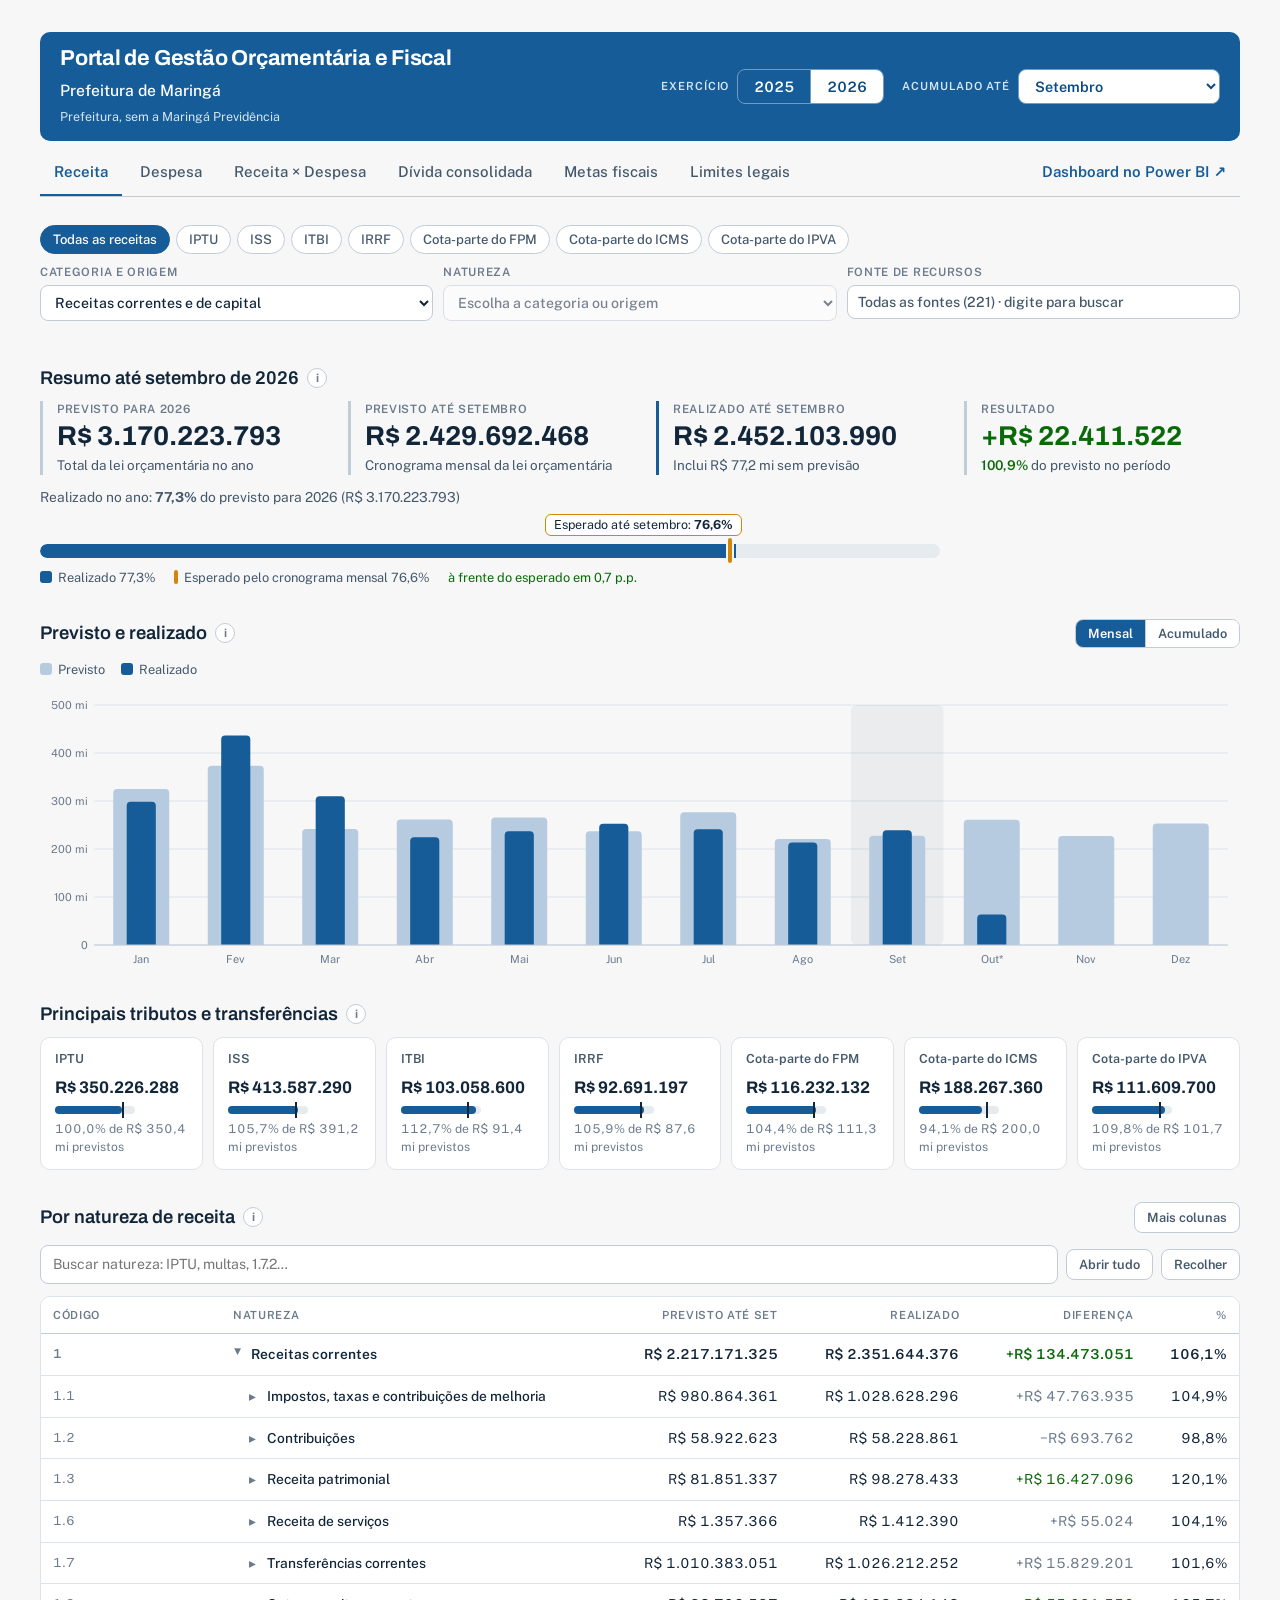
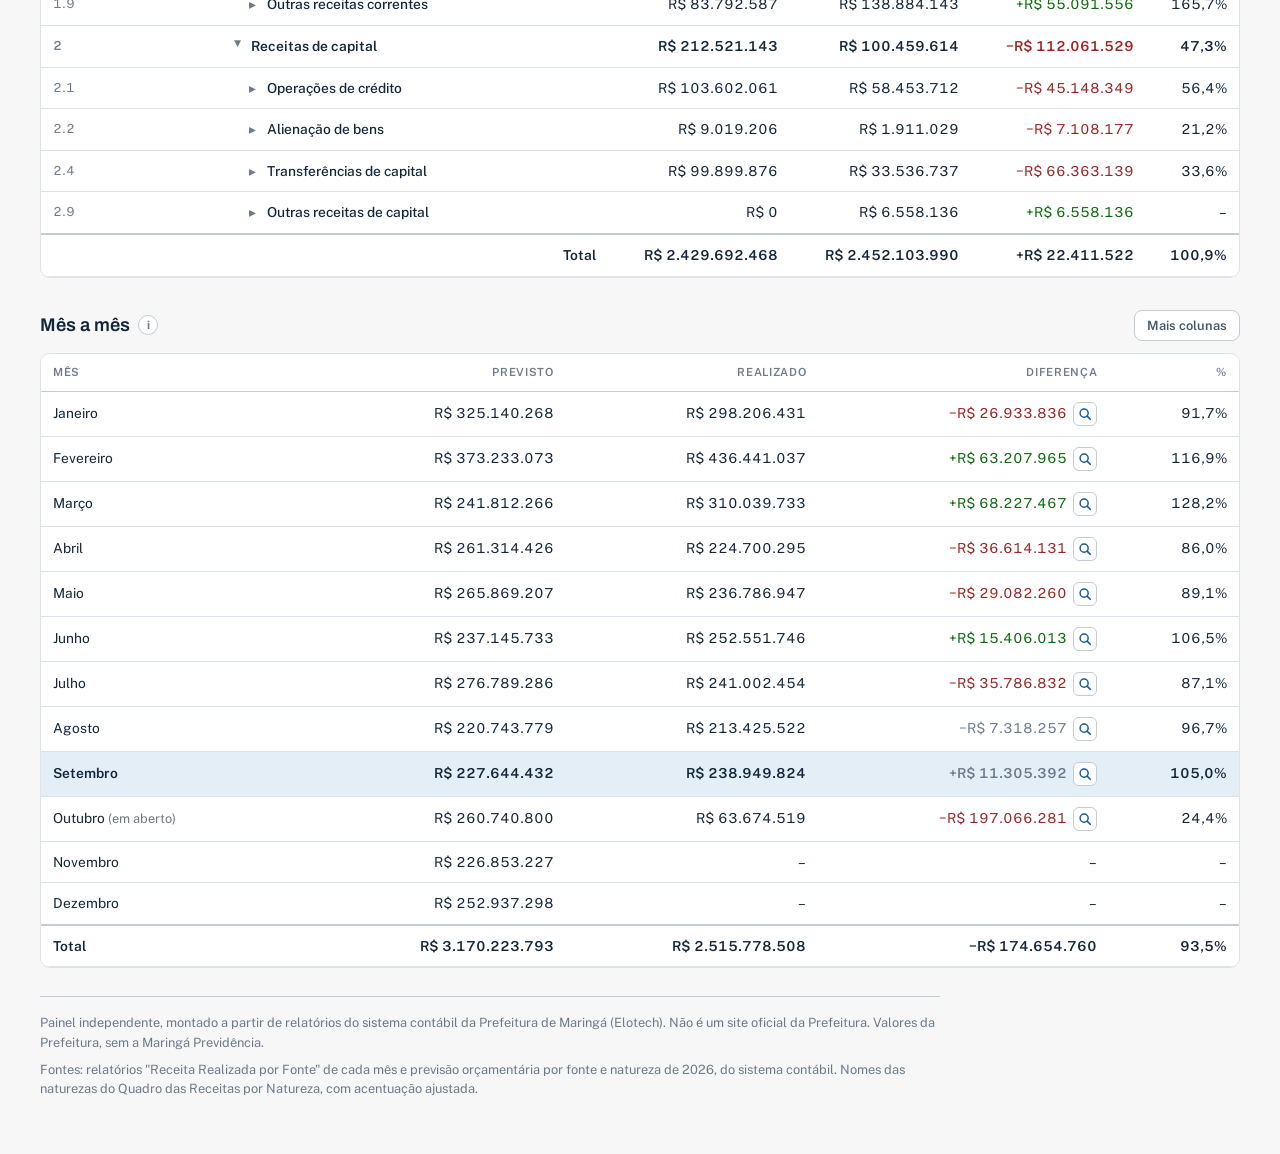
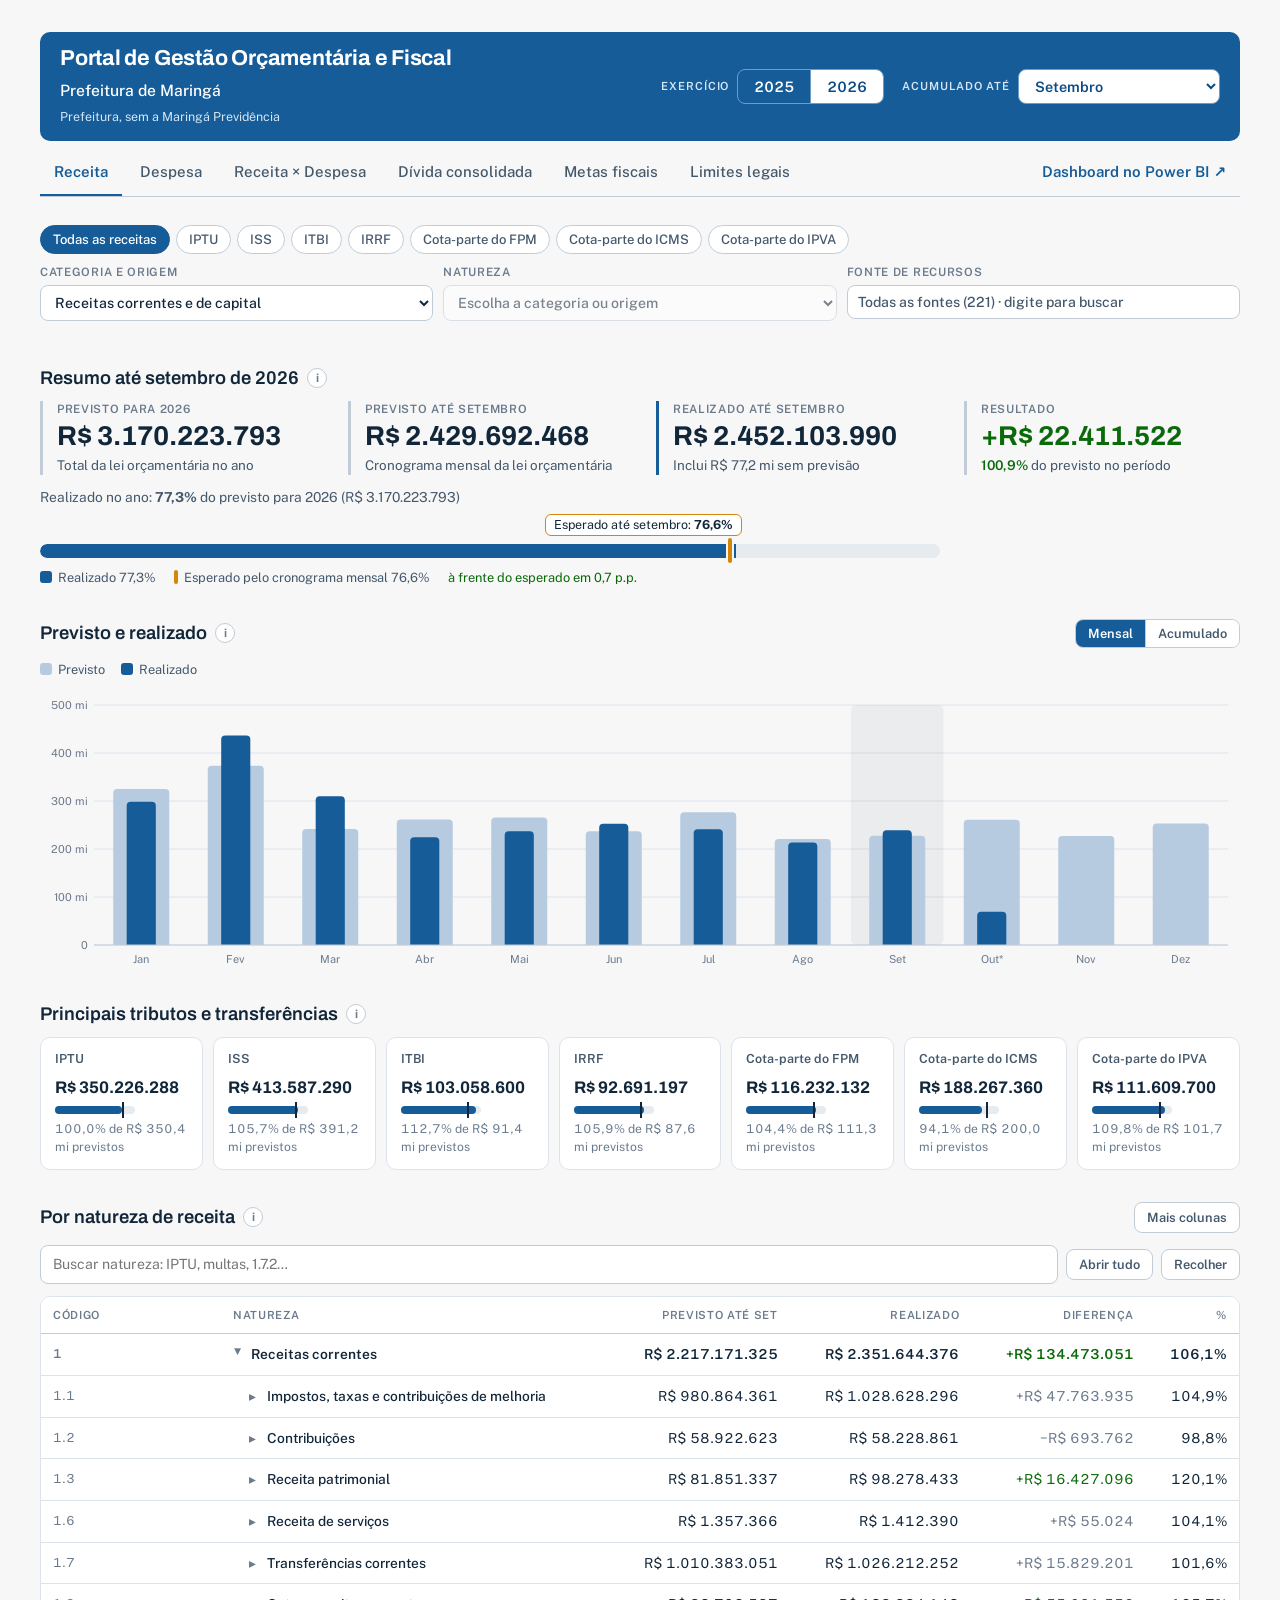
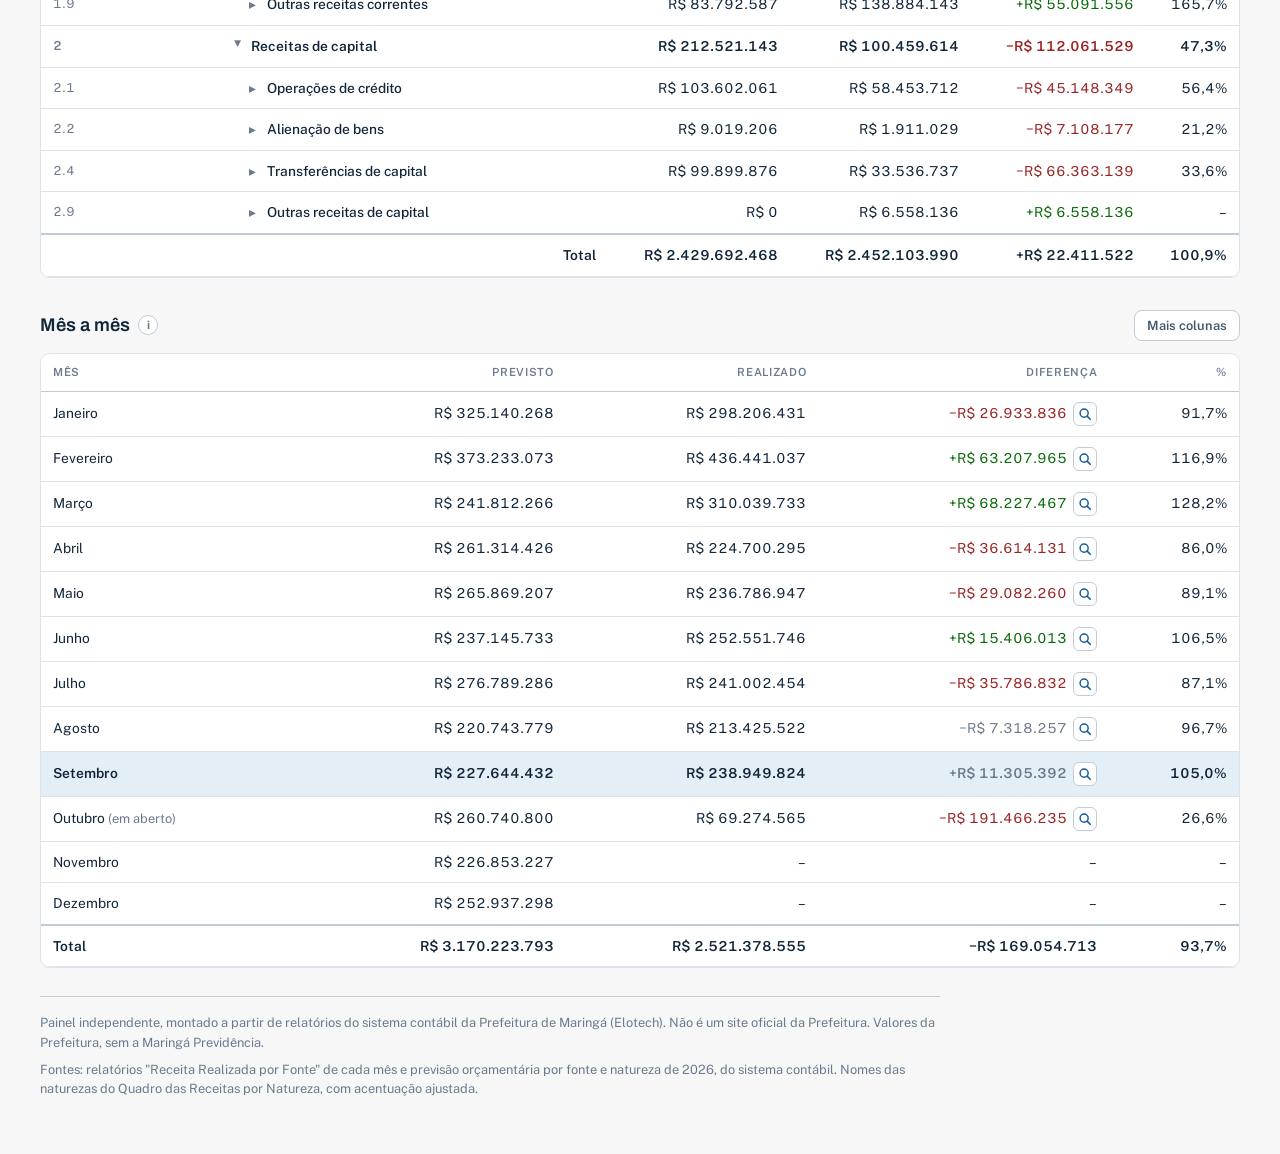
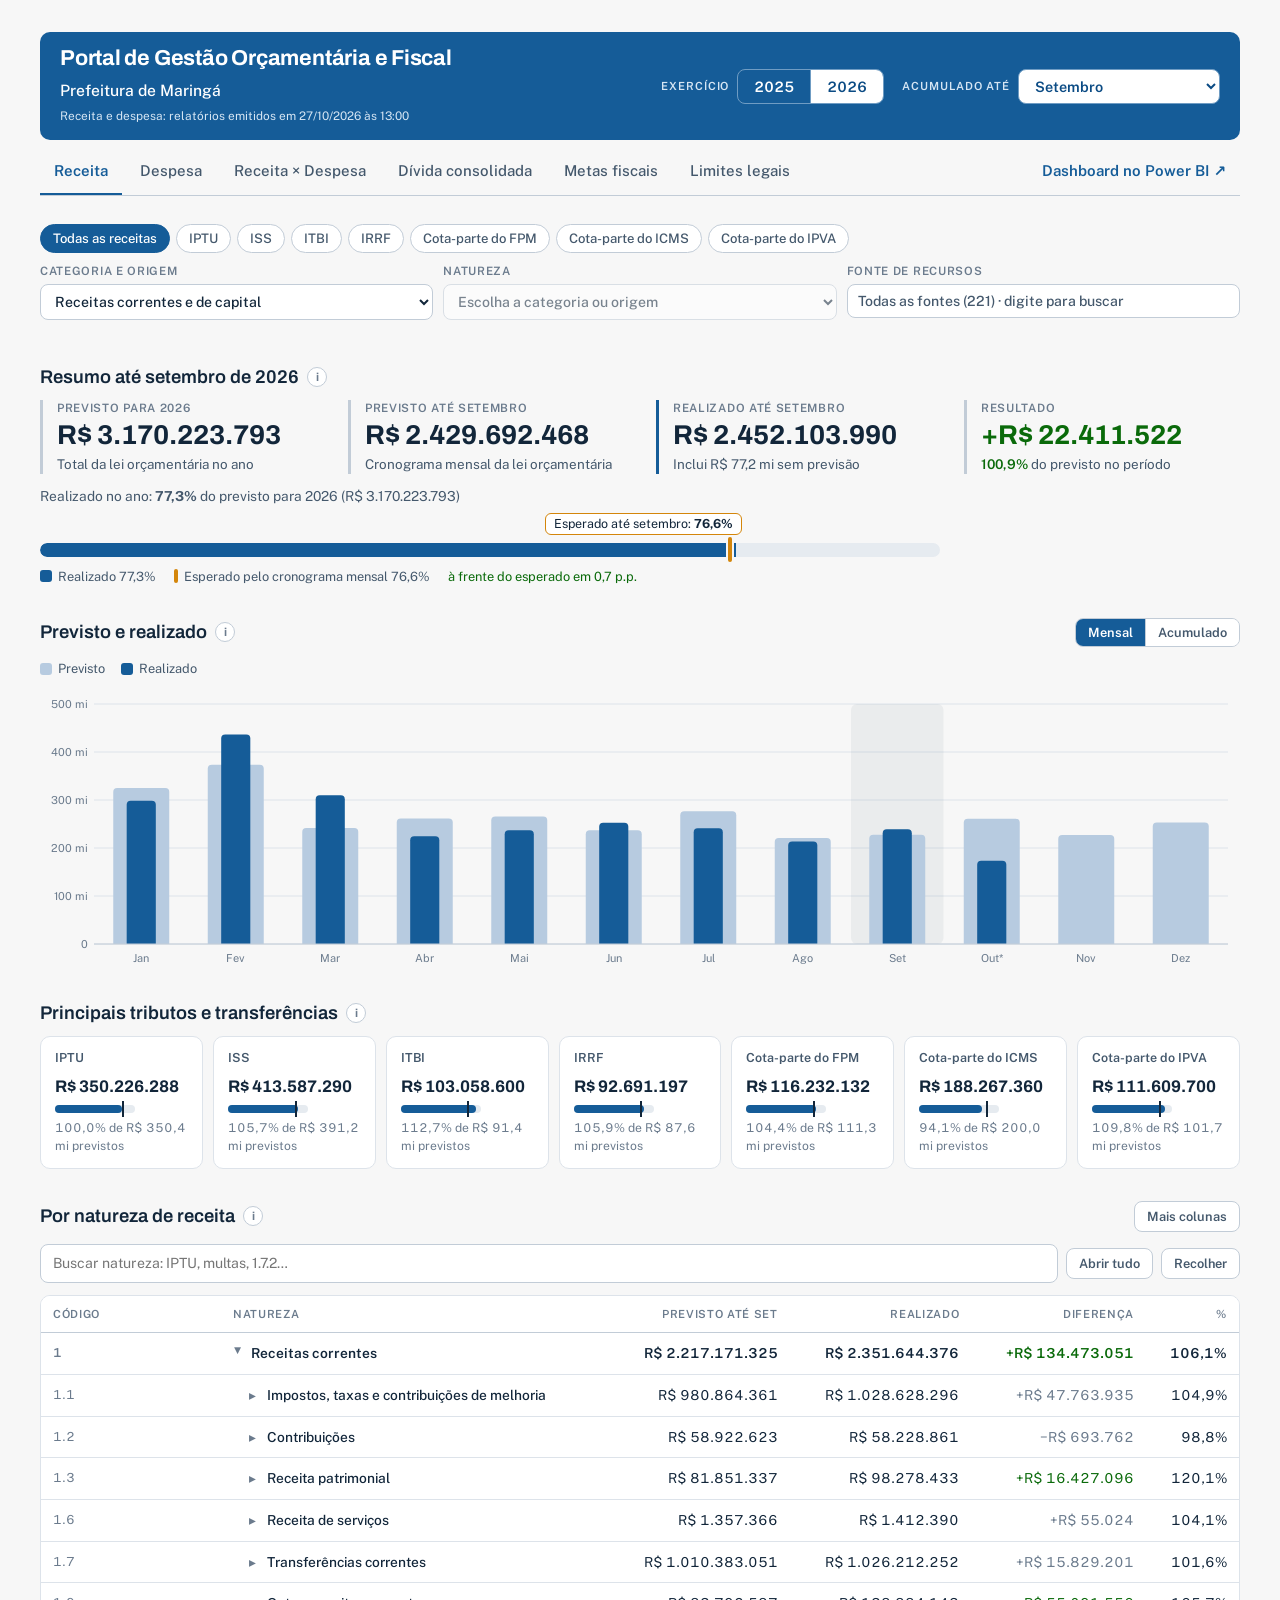
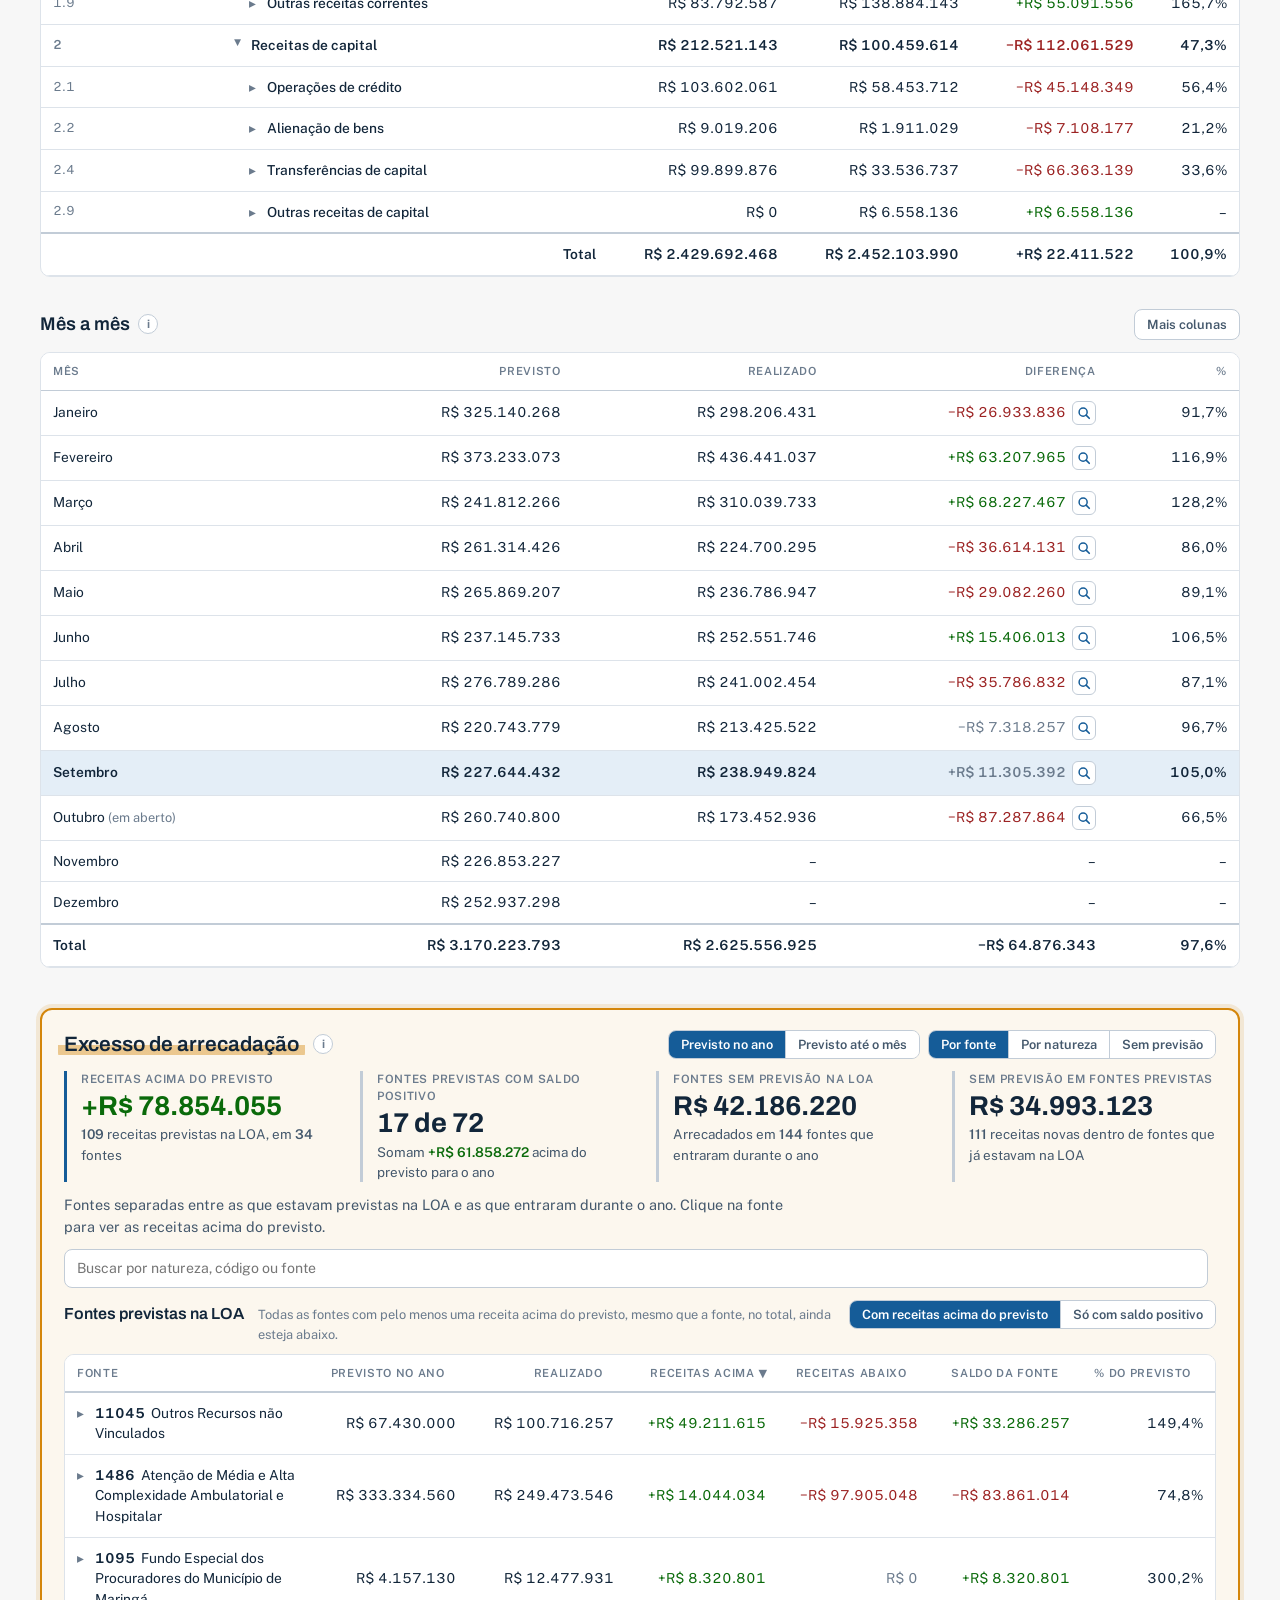
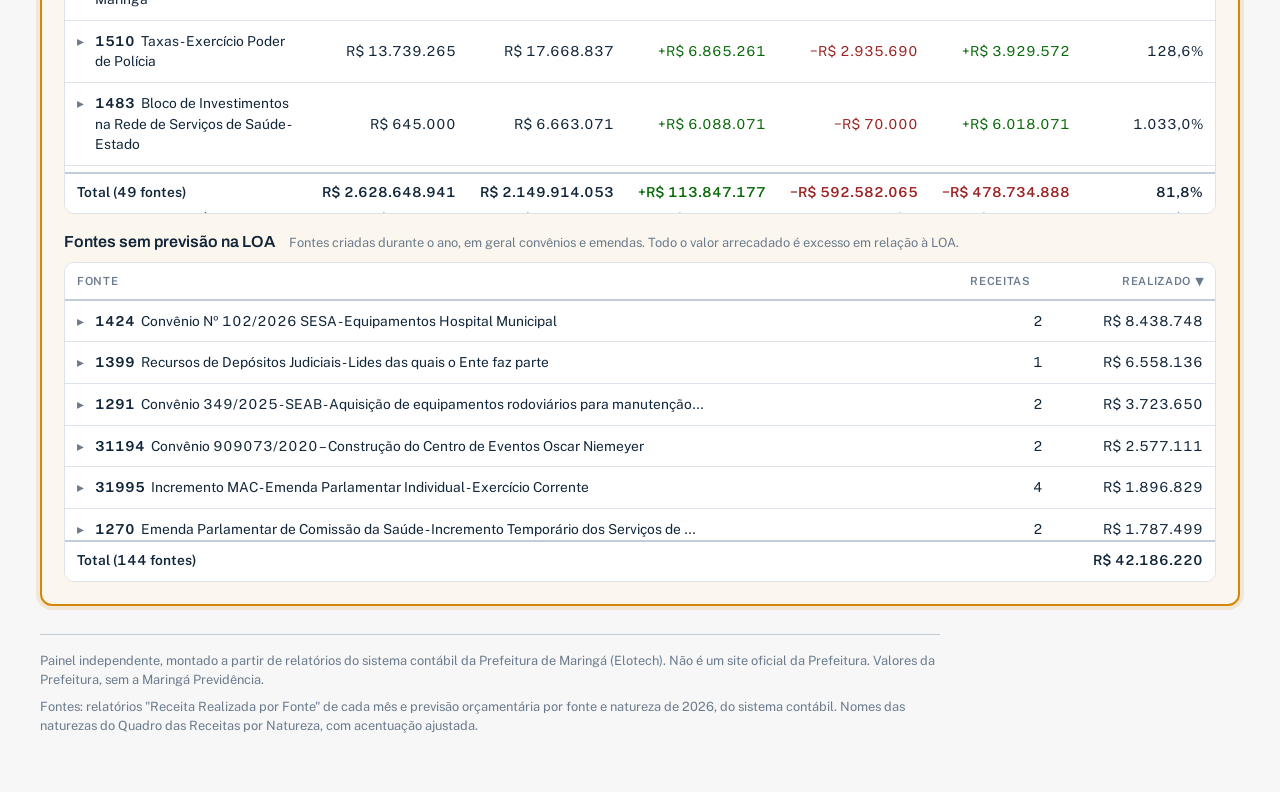
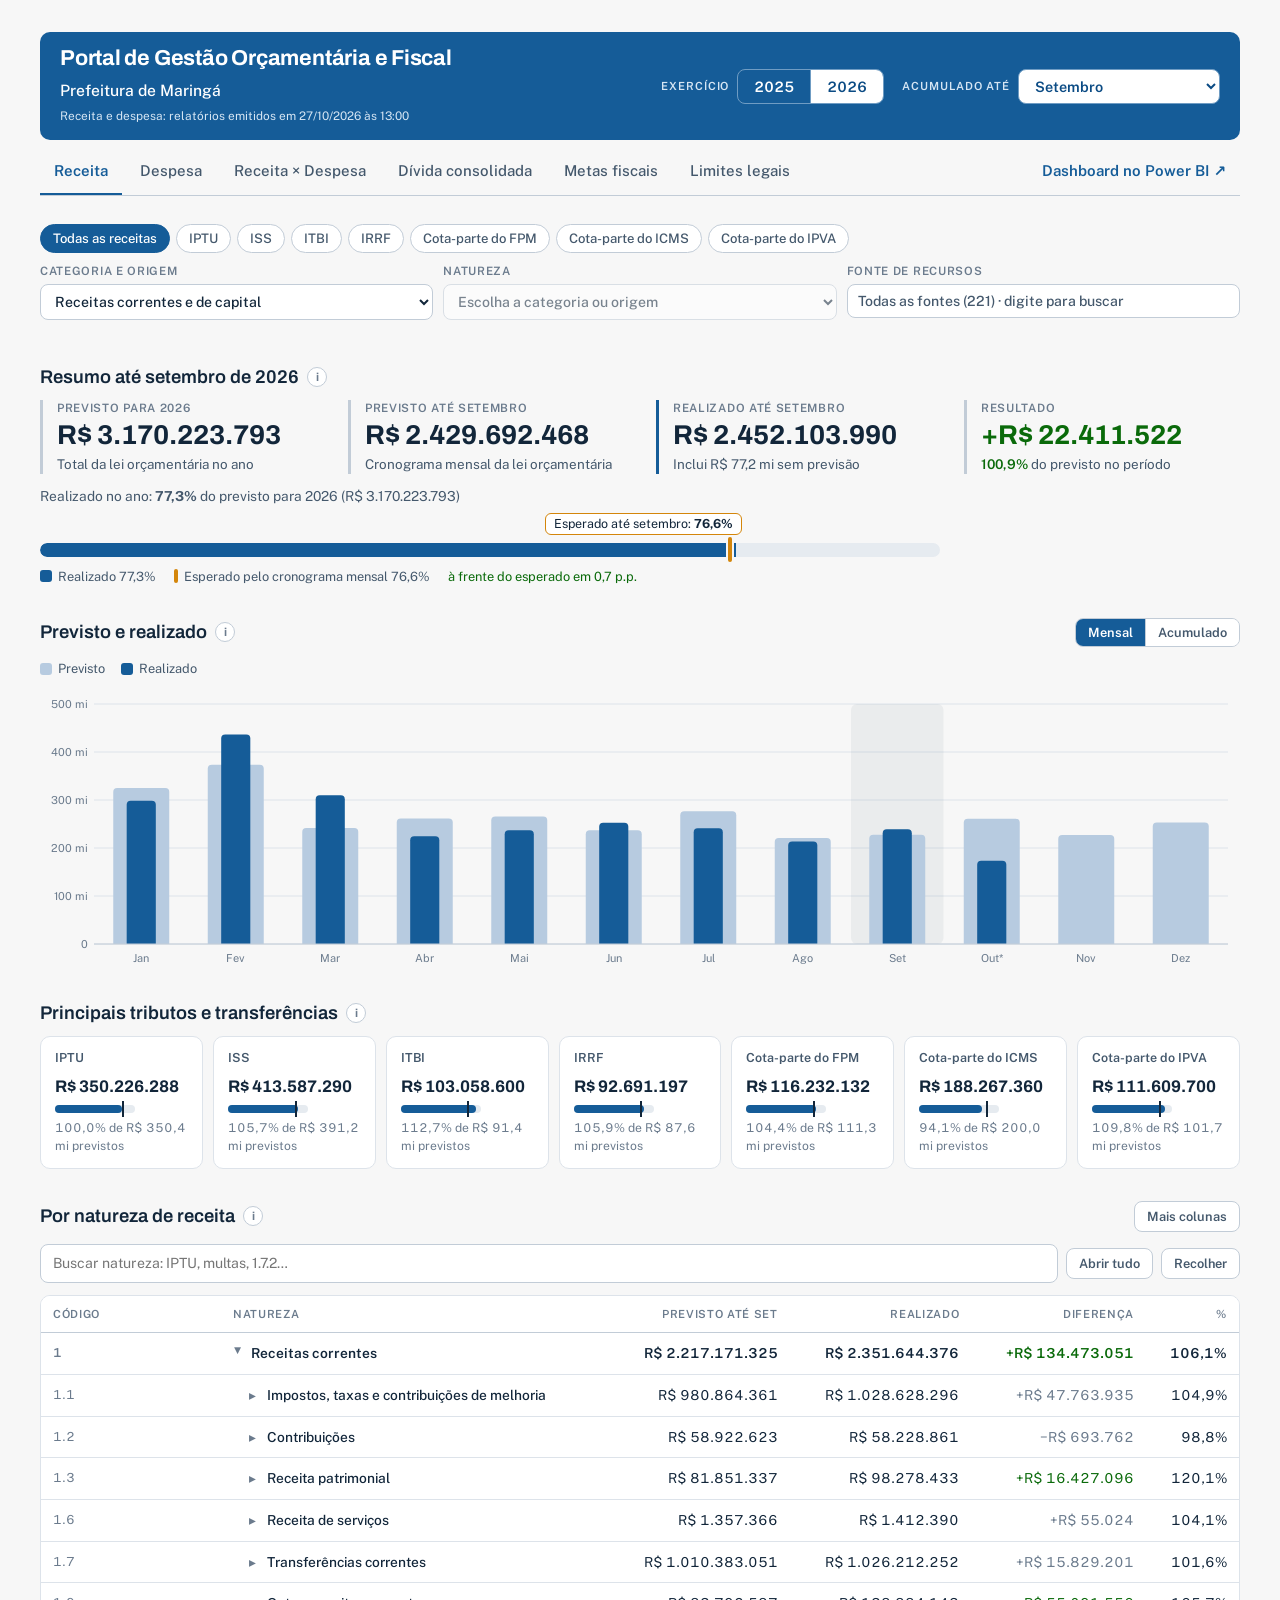
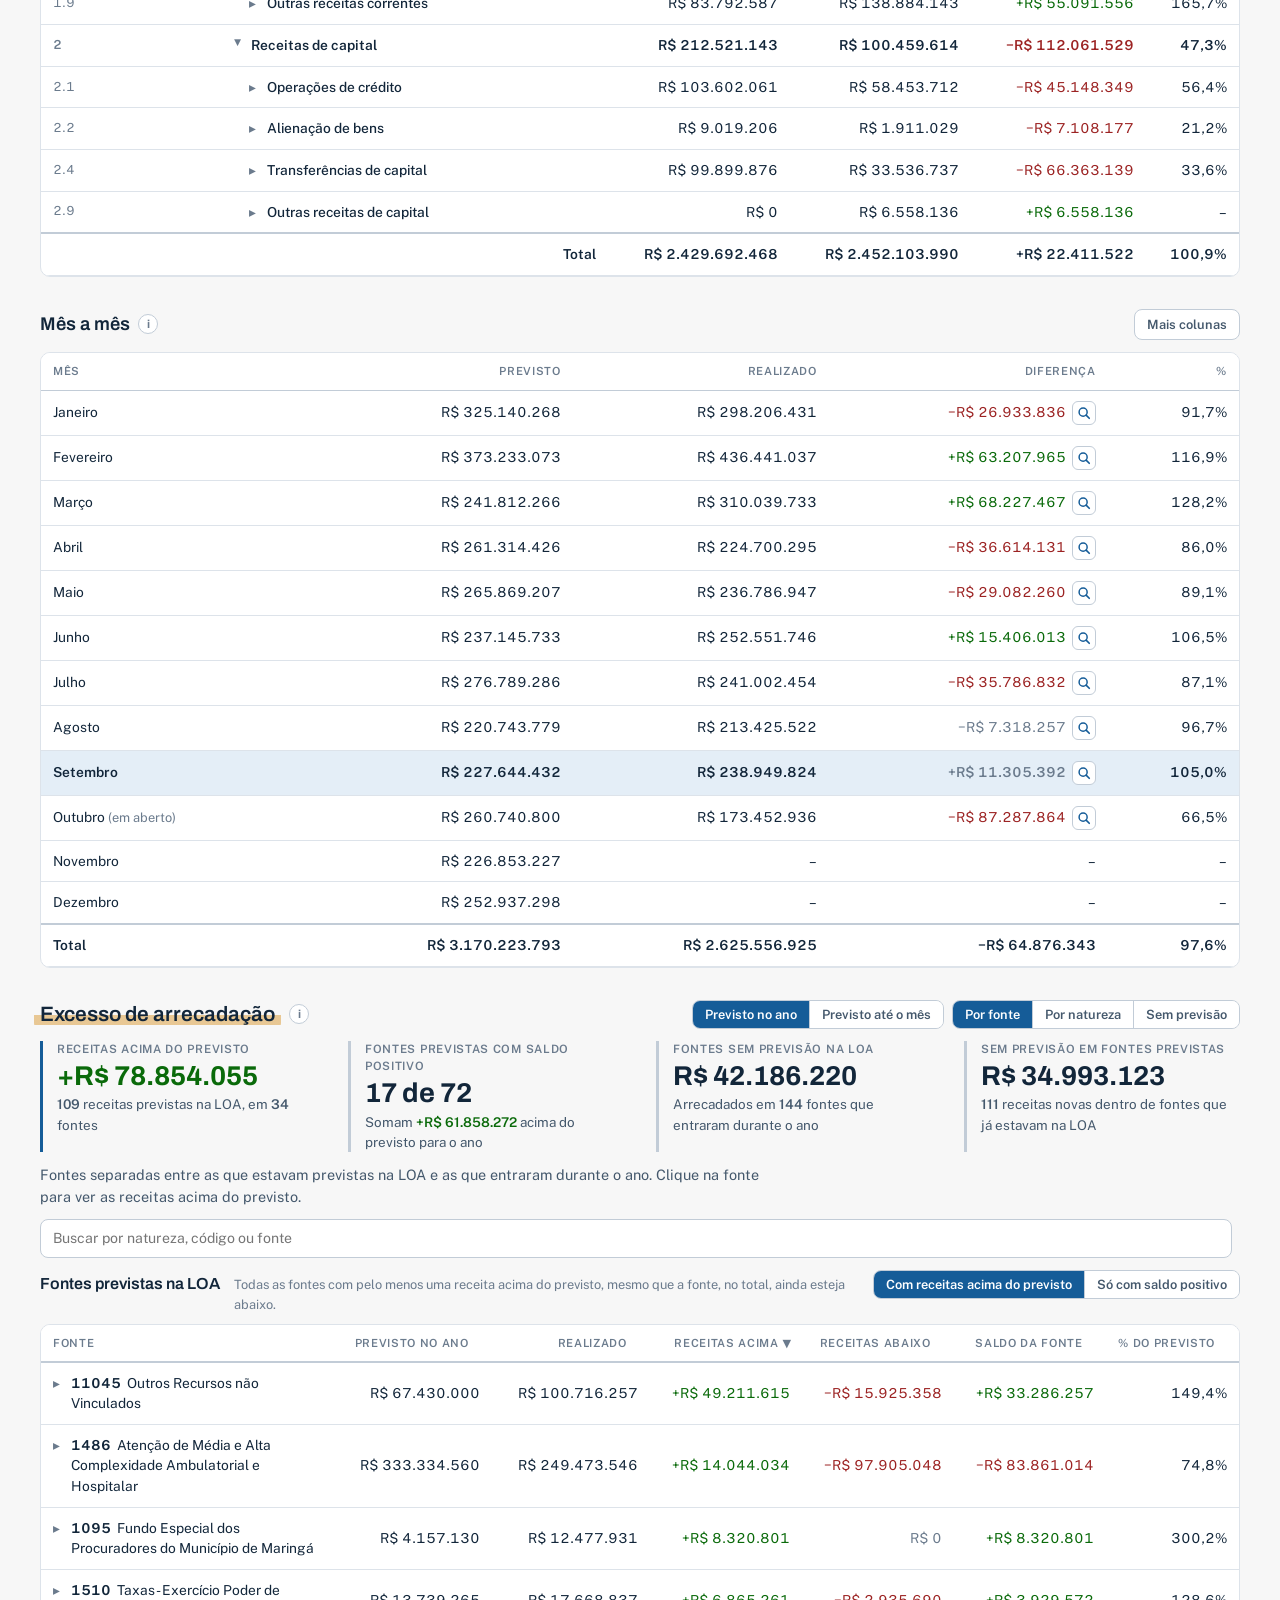
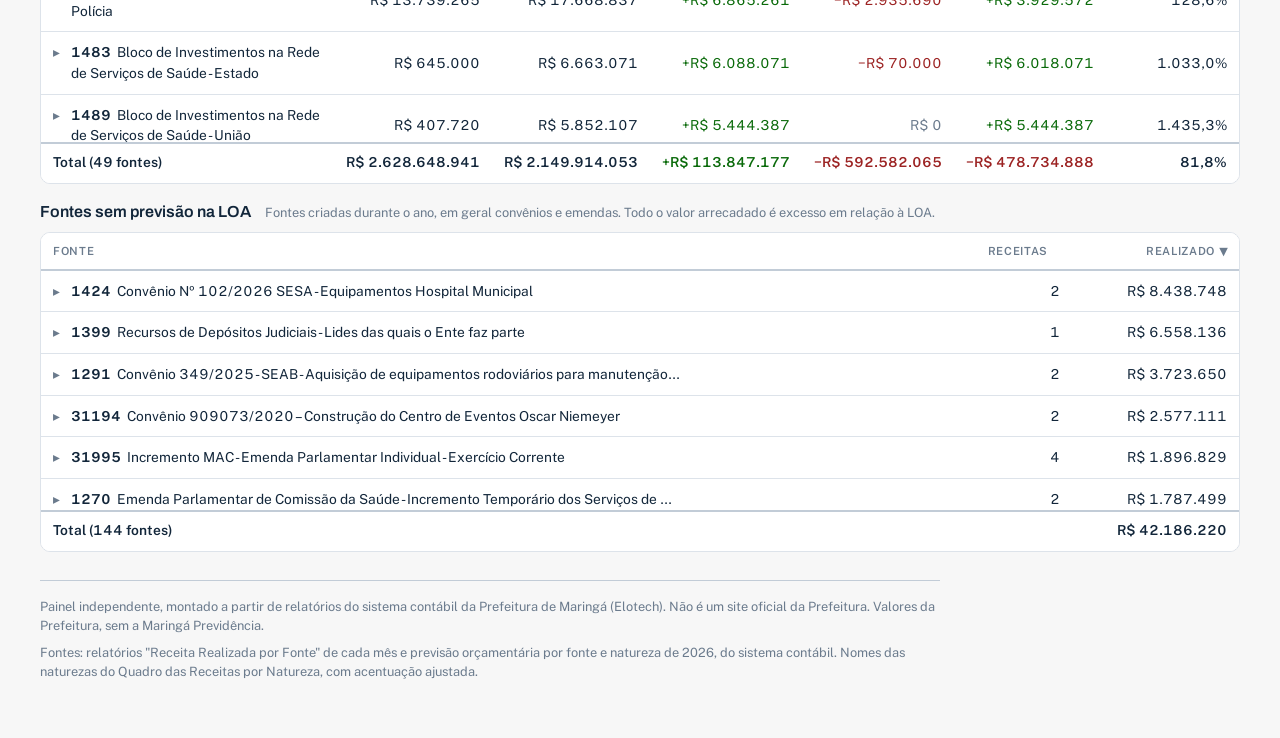
